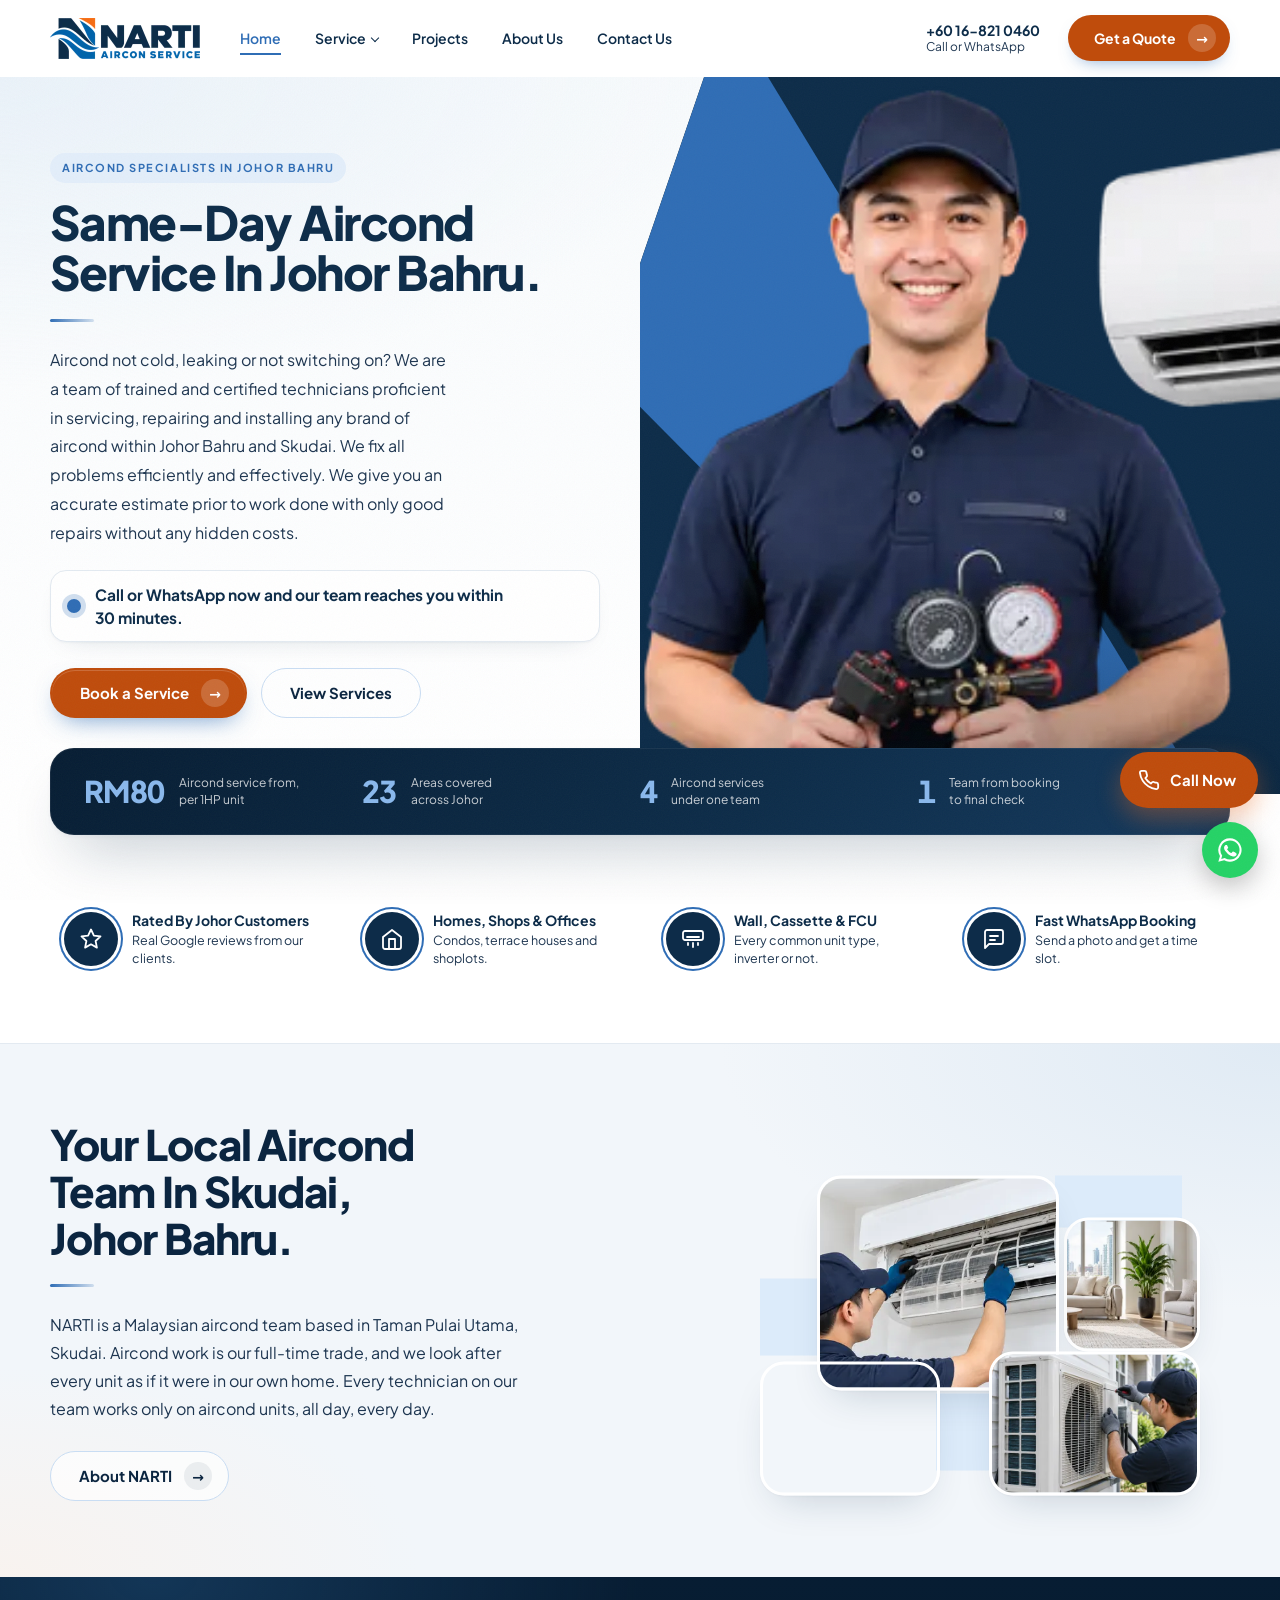
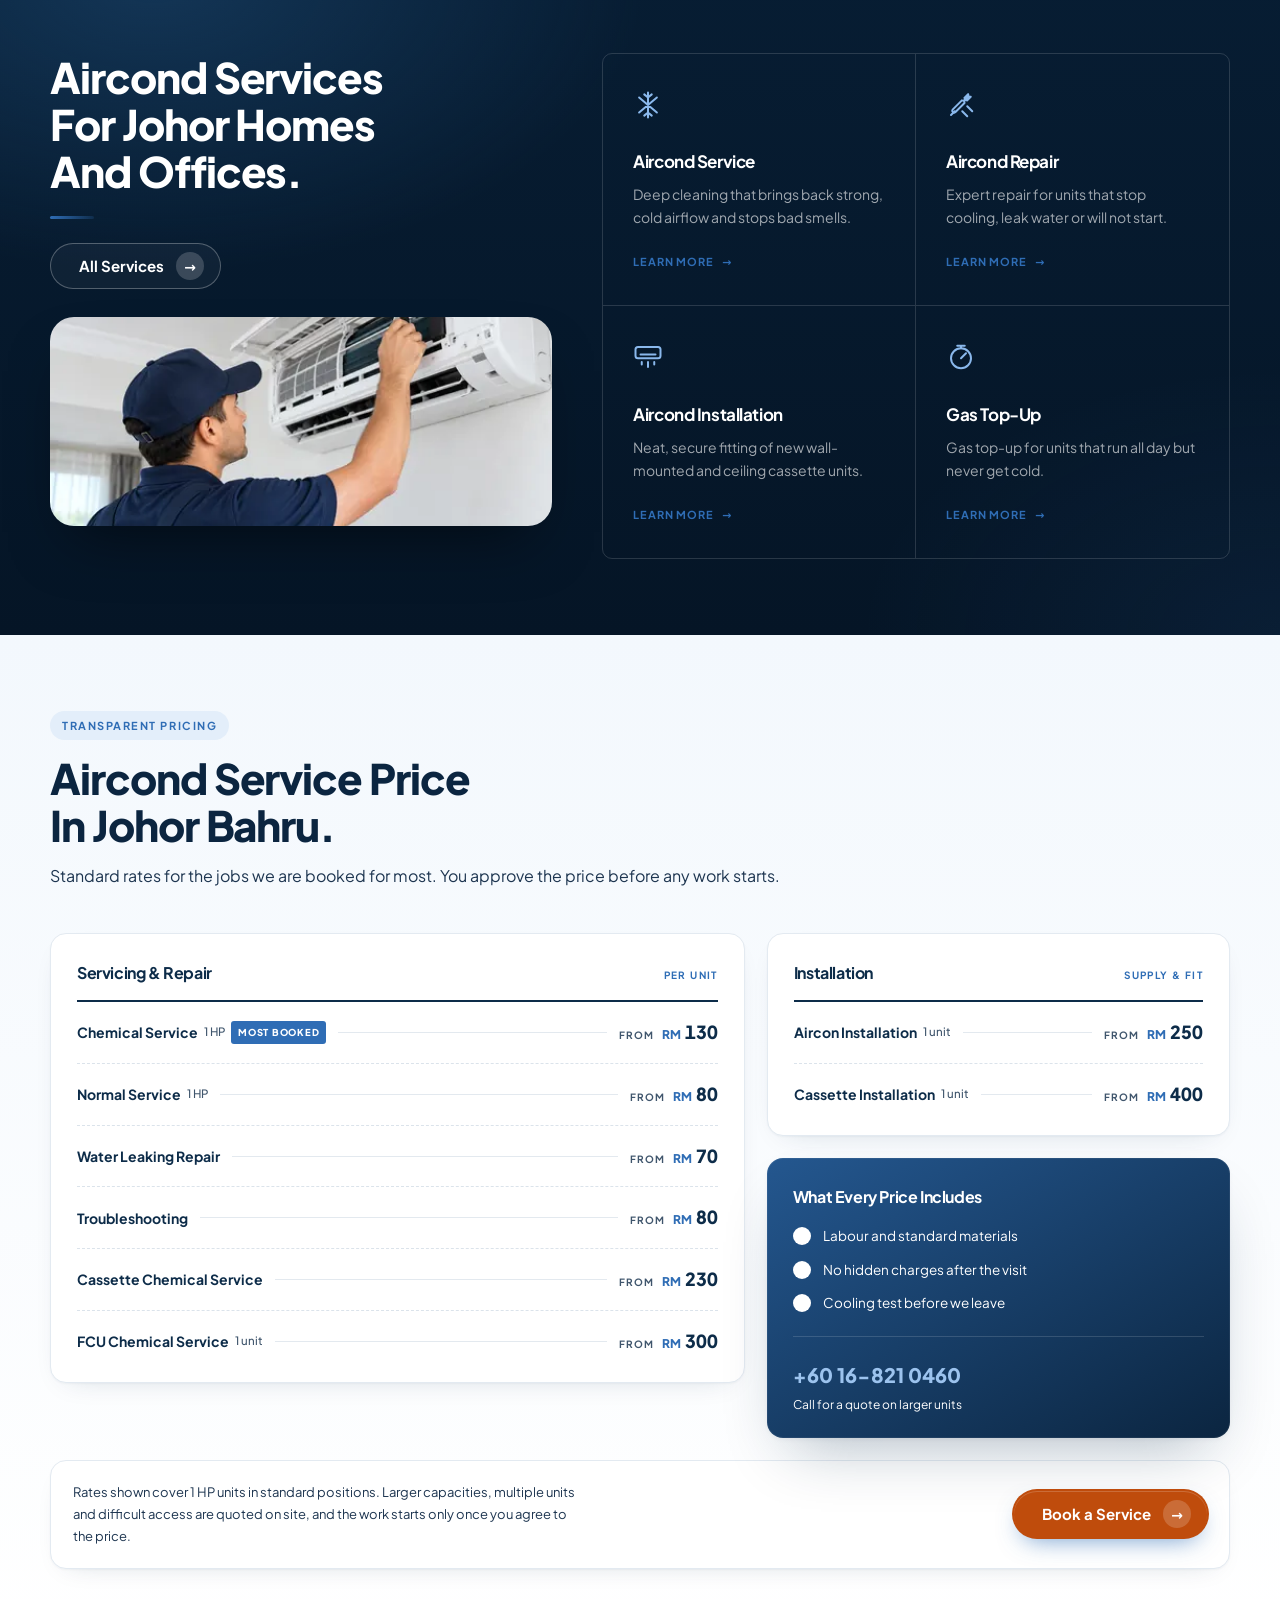
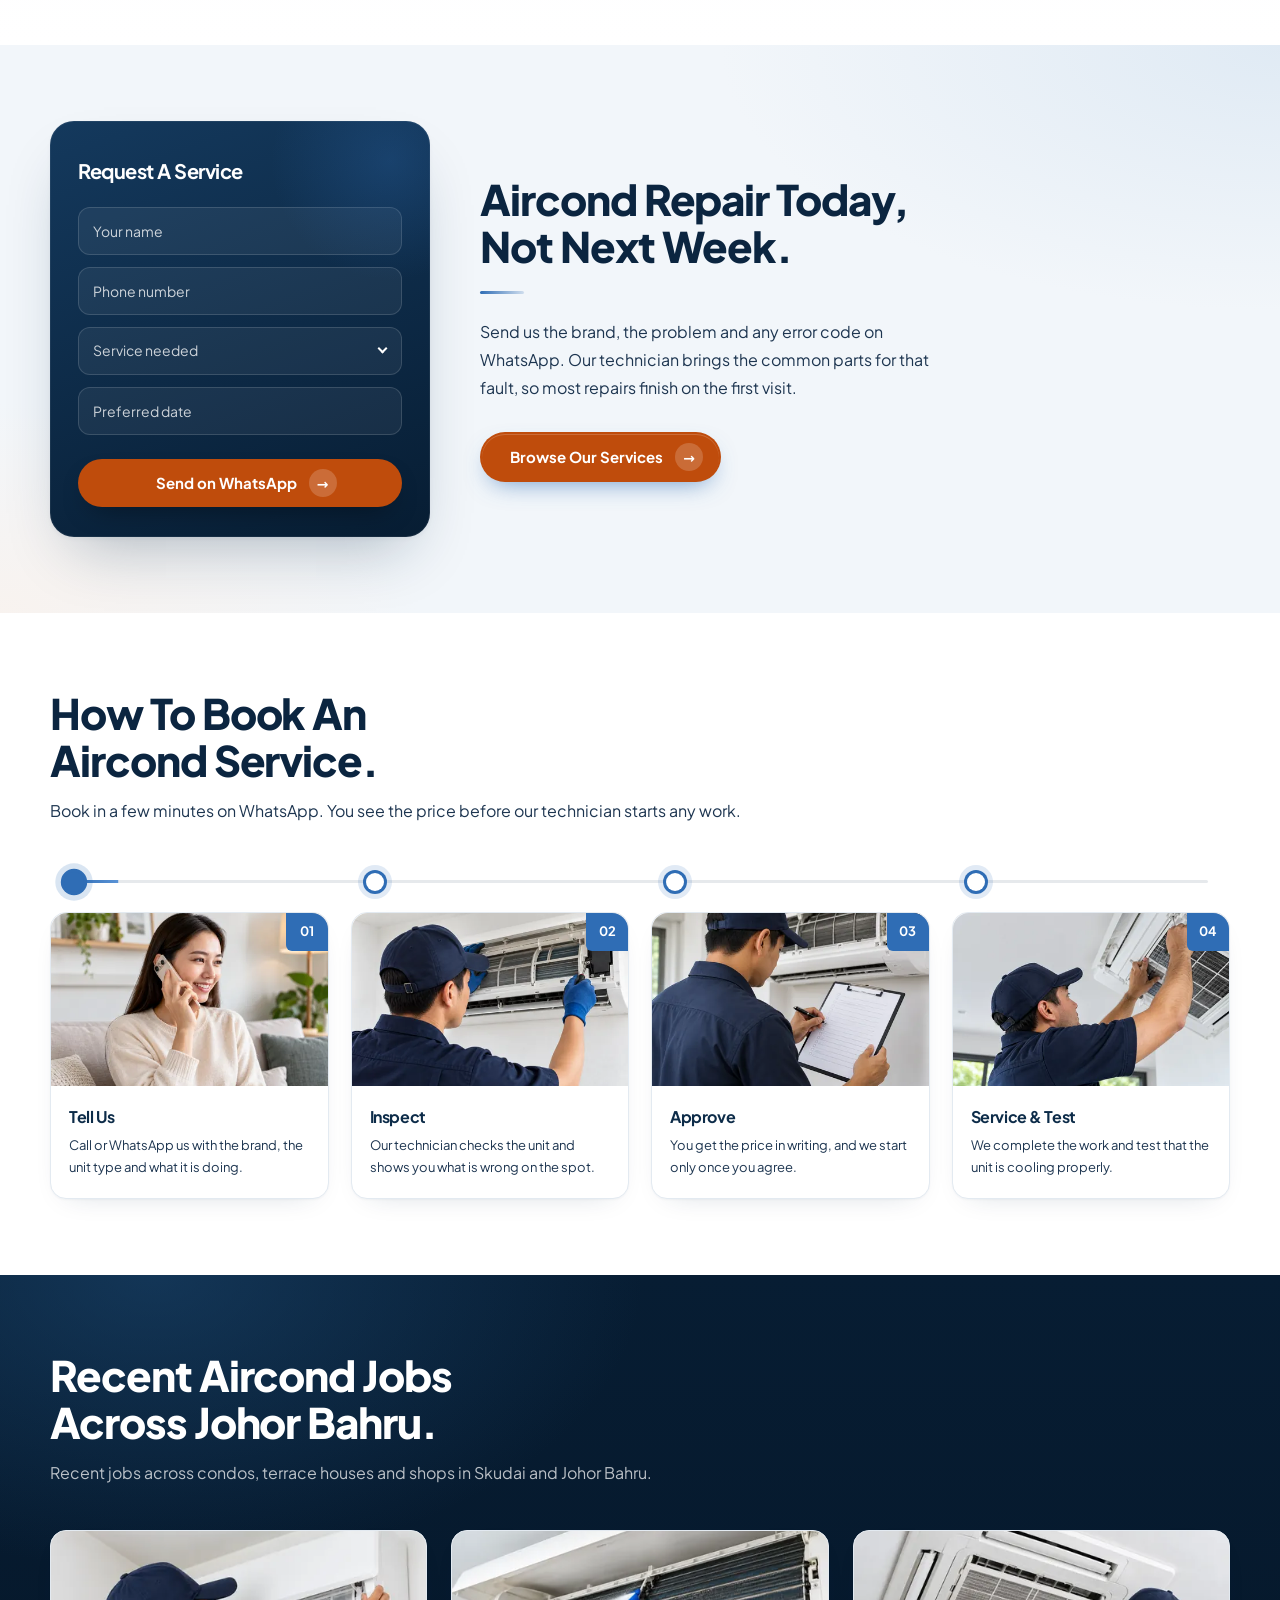
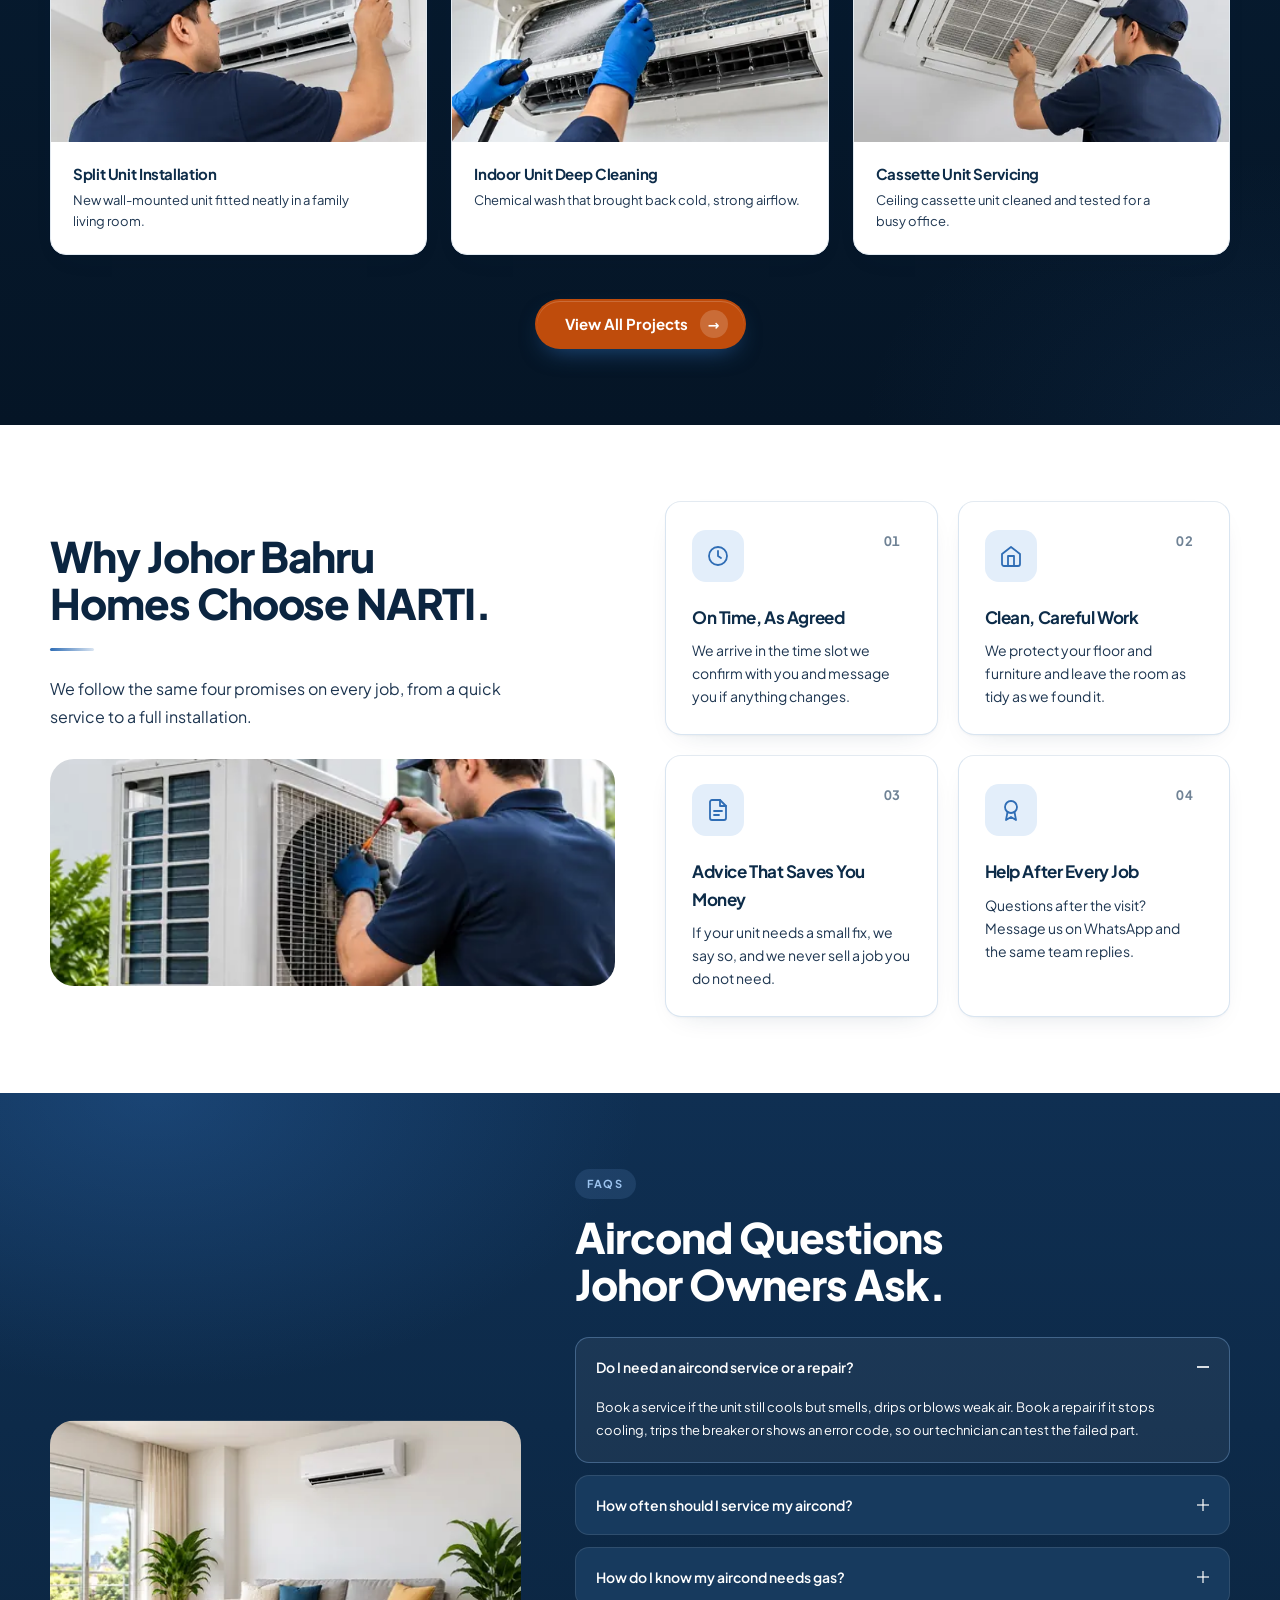
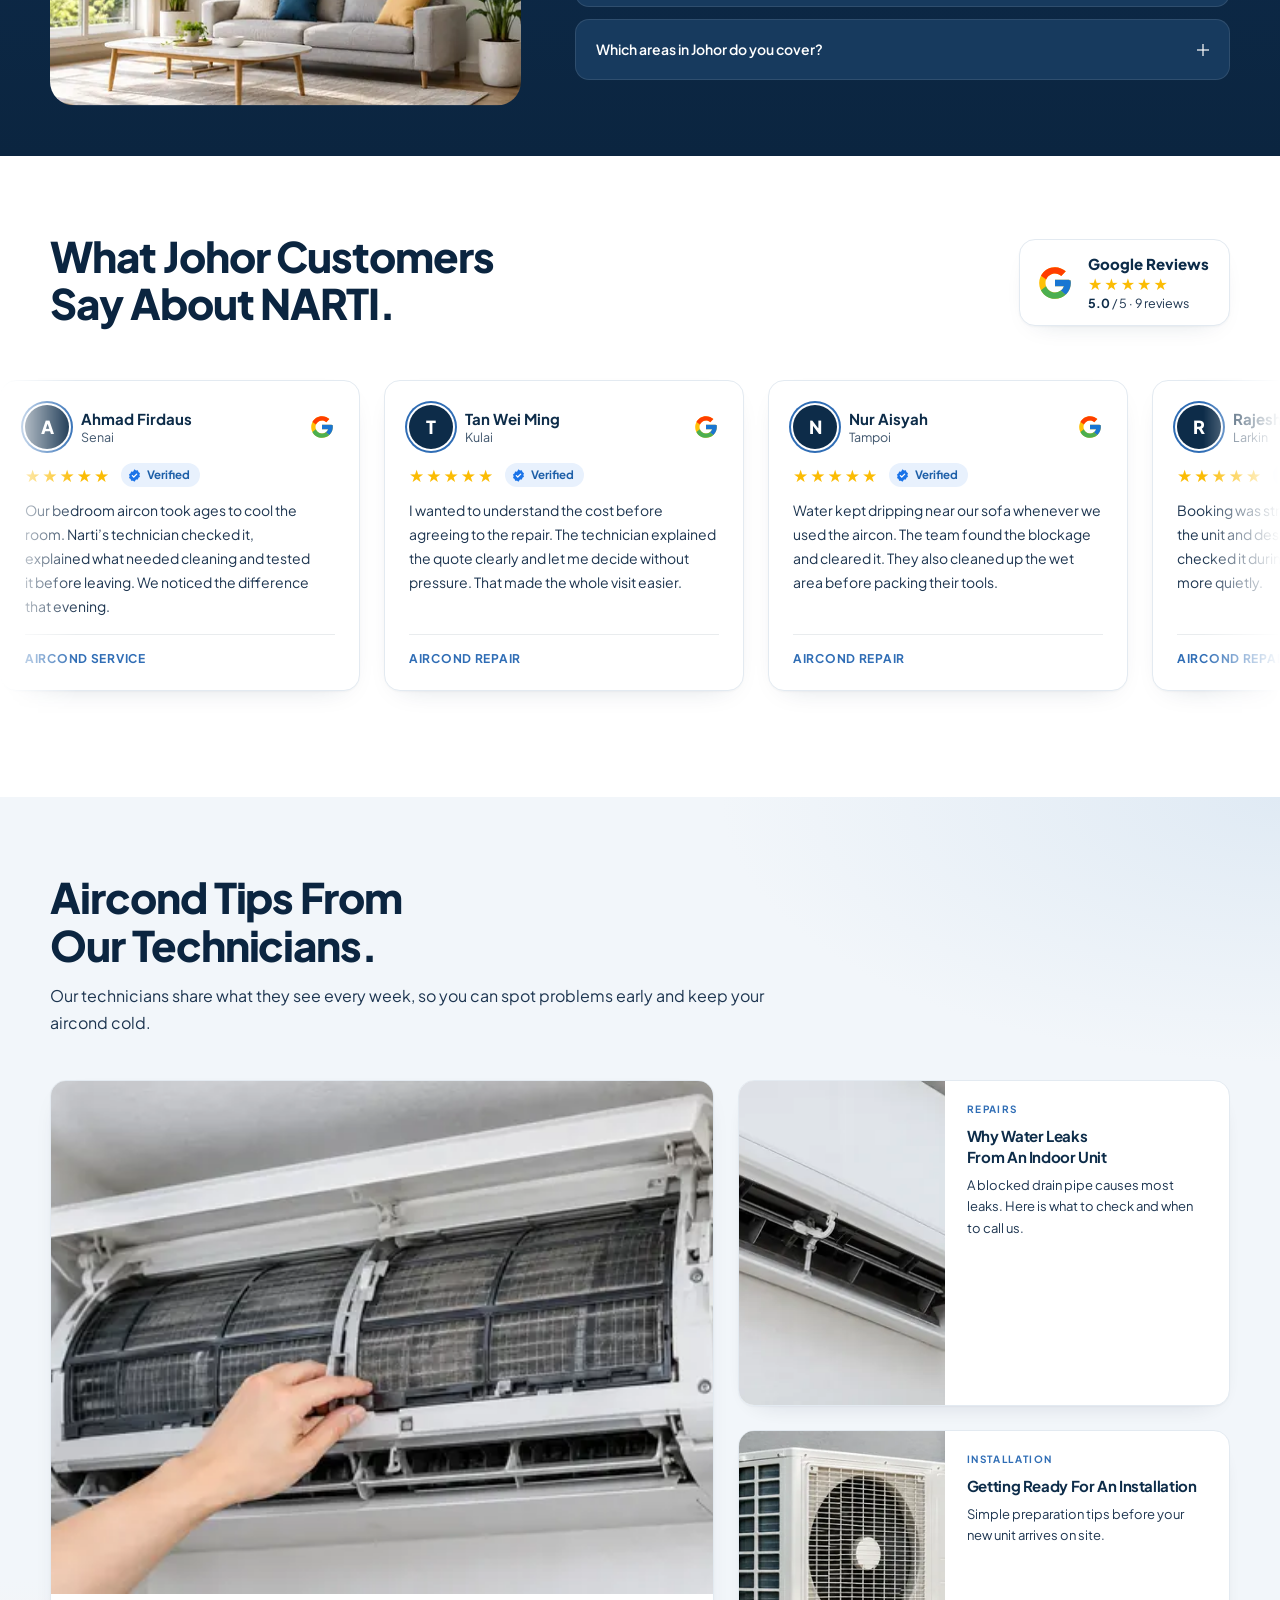
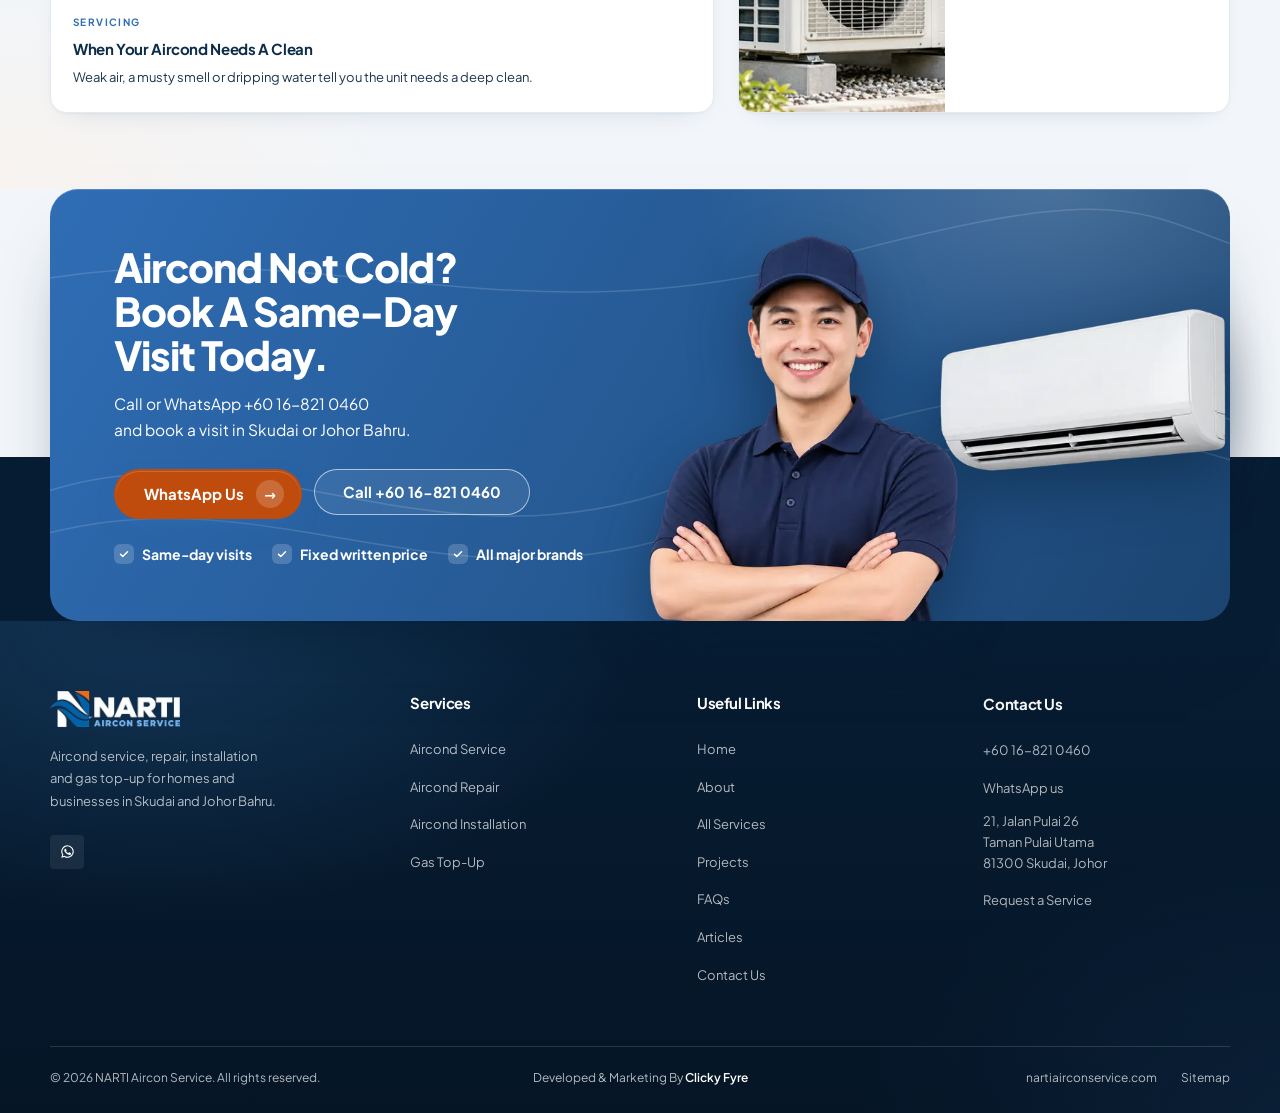
==== index.html @ cb319479 "Service pages: company-centric copy, no location on screen, area boxes - New H1s and hero paragraphs" ====
<!DOCTYPE html>
<html lang="en">
<head>
  <!-- Google Tag Manager -->
  <script>(function(w,d,s,l,i){w[l]=w[l]||[];w[l].push({'gtm.start':
  new Date().getTime(),event:'gtm.js'});var f=d.getElementsByTagName(s)[0],
  j=d.createElement(s),dl=l!='dataLayer'?'&l='+l:'';j.async=true;j.src=
  'https://www.googletagmanager.com/gtm.js?id='+i+dl;f.parentNode.insertBefore(j,f);
  })(window,document,'script','dataLayer','GTM-KTSWL9JF');</script>
  <!-- End Google Tag Manager -->
  <meta charset="UTF-8">
  <meta name="viewport" content="width=device-width, initial-scale=1.0">
  <title>Aircond Service Johor Bahru &amp; Skudai | Same-Day | NARTI</title>
  <meta name="description" content="Same-day aircond service, repair, installation and gas top-up in Johor Bahru and Skudai from RM80. Certified technicians, genuine parts and a warranty. Call +60 16-821 0460.">
  <link rel="canonical" href="https://nartiairconservice.com/">
  <meta name="theme-color" content="#0d2c49">

  <meta property="og:type" content="website">
  <meta property="og:site_name" content="NARTI Aircon Service">
  <meta property="og:title" content="Aircond Service Johor Bahru &amp; Skudai | Same-Day | NARTI">
  <meta property="og:description" content="Same-day aircond service, repair, installation and gas top-up in Johor Bahru and Skudai from RM80. Certified technicians, genuine parts and a warranty. Call +60 16-821 0460.">
  <meta property="og:url" content="https://nartiairconservice.com/">
  <meta property="og:image" content="https://nartiairconservice.com/assets/images/hero/technician-with-gauges.webp">

  <link rel="icon" type="image/png" href="assets/images/brand/favicon.png">
  <link rel="apple-touch-icon" href="assets/images/brand/favicon.png">

  <link rel="preload" href="/assets/fonts/plus-jakarta-sans-latin.woff2" as="font" type="font/woff2" crossorigin>

  <link rel="preload" as="image" href="assets/images/hero/technician-with-gauges.webp" imagesrcset="assets/images/hero/technician-with-gauges-480.webp 480w, assets/images/hero/technician-with-gauges-800.webp 800w, assets/images/hero/technician-with-gauges.webp 1200w" imagesizes="(max-width: 991px) calc(100vw - 32px), 55vw">
  <link rel="stylesheet" href="assets/css/style.min.css?v=466c1bbd">

  <script type="application/ld+json">
{
  "@context": "https://schema.org",
  "@graph": [
    {
      "@type": "HVACBusiness",
      "@id": "https://nartiairconservice.com/#business",
      "name": "NARTI Aircon Service",
      "url": "https://nartiairconservice.com/",
      "logo": "https://nartiairconservice.com/assets/images/brand/logo.png",
      "image": "https://nartiairconservice.com/assets/images/hero/technician-with-gauges.webp",
      "telephone": "+60168210460",
      "address": {
        "@type": "PostalAddress",
        "streetAddress": "21, Jalan Pulai 26, Taman Pulai Utama",
        "addressLocality": "Skudai",
        "addressRegion": "Johor",
        "postalCode": "81300",
        "addressCountry": "MY"
      },
      "areaServed": [
        {
          "@type": "Place",
          "name": "Skudai, Johor"
        },
        {
          "@type": "Place",
          "name": "Johor Bahru, Johor"
        },
        {
          "@type": "Place",
          "name": "Iskandar Puteri, Johor"
        },
        {
          "@type": "Place",
          "name": "Pulai, Johor"
        },
        {
          "@type": "Place",
          "name": "Taman Nusa Sentral, Johor"
        },
        {
          "@type": "Place",
          "name": "Gelang Patah, Johor"
        },
        {
          "@type": "Place",
          "name": "Senai, Johor"
        },
        {
          "@type": "Place",
          "name": "Kulai, Johor"
        },
        {
          "@type": "Place",
          "name": "Tampoi, Johor"
        },
        {
          "@type": "Place",
          "name": "Larkin, Johor"
        },
        {
          "@type": "Place",
          "name": "Danga Bay, Johor"
        },
        {
          "@type": "Place",
          "name": "Tebrau, Johor"
        },
        {
          "@type": "Place",
          "name": "Johor Jaya, Johor"
        },
        {
          "@type": "Place",
          "name": "Bandar Dato Onn, Johor"
        },
        {
          "@type": "Place",
          "name": "Pandan City, Johor"
        },
        {
          "@type": "Place",
          "name": "Masai, Johor"
        },
        {
          "@type": "Place",
          "name": "Kota Masai, Johor"
        },
        {
          "@type": "Place",
          "name": "Pasir Gudang, Johor"
        },
        {
          "@type": "Place",
          "name": "Air Biru, Johor"
        },
        {
          "@type": "Place",
          "name": "Ulu Tiram, Johor"
        },
        {
          "@type": "Place",
          "name": "Forest City, Johor"
        },
        {
          "@type": "Place",
          "name": "Pontian, Johor"
        },
        {
          "@type": "Place",
          "name": "Pekan Nanas, Johor"
        }
      ]
    },
    {
      "@type": "WebSite",
      "url": "https://nartiairconservice.com/",
      "name": "NARTI Aircon Service"
    }
  ]
}
  </script>
</head>
<body>
  <a class="skip-link" href="#main">Skip to content</a>
  <!-- Google Tag Manager (noscript) -->
  <noscript><iframe src="https://www.googletagmanager.com/ns.html?id=GTM-KTSWL9JF"
  height="0" width="0" style="display:none;visibility:hidden"></iframe></noscript>
  <!-- End Google Tag Manager (noscript) -->

  <!-- ============ HEADER ============ -->
  <header class="header" id="top">
    <div class="container header__inner">
      <a href="/" class="header__logo" aria-label="NARTI Aircon Service home">
        <img src="assets/images/brand/logo-300.webp" alt="NARTI Aircon Service" width="150" height="41">
      </a>

      <nav class="nav" id="nav" aria-label="Main navigation">
        <ul class="nav__list">
          <li><a href="/" class="nav__link is-active">Home</a></li>
          <li class="nav__item--dropdown">
            <a href="/services/" class="nav__link" aria-haspopup="true">Service <span class="nav__caret" aria-hidden="true"></span></a>
            <ul class="dropdown">
              <li><a href="/aircond-service/">Aircond Service</a></li>
              <li><a href="/aircond-repair/">Aircond Repair</a></li>
              <li><a href="/aircond-installation/">Aircond Installation</a></li>
              <li><a href="/aircond-gas-top-up/">Gas Top-Up</a></li>
            </ul>
          </li>
          <li><a href="/projects/" class="nav__link">Projects</a></li>
          <li><a href="/about/" class="nav__link">About Us</a></li>
          <li><a href="/contact-us/" class="nav__link">Contact Us</a></li>
        </ul>
        <a href="/#request" class="btn btn--primary nav__cta">Get a Quote <span class="btn__arrow">&rarr;</span></a>
      </nav>

      <div class="header__right">
        <a href="tel:+60168210460" class="header__phone">
          <strong>+60 16-821 0460</strong>
          <span>Call or WhatsApp</span>
        </a>
        <a href="/#request" class="btn btn--primary btn--sm">Get a Quote <span class="btn__arrow">&rarr;</span></a>
      </div>

      <button class="nav-toggle" id="navToggle" aria-label="Open menu" aria-expanded="false" aria-controls="nav">
        <span></span><span></span><span></span>
      </button>
    </div>
  </header>

  <main id="main">

    <!-- ============ HERO ============ -->
    <section class="hero" id="home">
      <div class="container hero__inner">
        <div class="hero__content">
          <p class="eyebrow">Aircond Specialists In Johor Bahru</p>
          <h1 class="hero__title">Same-Day Aircond<br>Service In Johor Bahru.</h1>
          <span class="divider"></span>
          <p class="hero__text">Aircond not cold, leaking or not switching on? We are a team of trained and certified technicians proficient in servicing, repairing and installing any brand of aircond within Johor Bahru and Skudai. We fix all problems efficiently and effectively. We give you an accurate estimate prior to work done with only good repairs without any hidden costs.</p>
          <p class="hero-hook hero-hook--dark">Call or WhatsApp now and our team reaches you within 30 minutes.</p>
          <div class="ratings">
            <div class="rating" data-review="google">
              <svg class="rating__logo" viewBox="0 0 48 48" aria-hidden="true"><path fill="#FFC107" d="M43.6 20.5H42V20H24v8h11.3C33.7 32.7 29.2 36 24 36c-6.6 0-12-5.4-12-12s5.4-12 12-12c3.1 0 5.8 1.2 7.9 3l5.7-5.7C34 6.1 29.3 4 24 4 13 4 4 13 4 24s9 20 20 20 20-9 20-20c0-1.3-.1-2.4-.4-3.5z"/><path fill="#FF3D00" d="M6.3 14.7l6.6 4.8C14.7 15.1 19 12 24 12c3.1 0 5.8 1.2 7.9 3l5.7-5.7C34 6.1 29.3 4 24 4 16.3 4 9.7 8.3 6.3 14.7z"/><path fill="#4CAF50" d="M24 44c5.2 0 9.9-2 13.4-5.2l-6.2-5.2A11.9 11.9 0 0 1 24 36c-5.2 0-9.6-3.3-11.3-7.9l-6.5 5C9.5 39.6 16.2 44 24 44z"/><path fill="#1976D2" d="M43.6 20.5H42V20H24v8h11.3a12 12 0 0 1-4.1 5.6l6.2 5.2C37 39.2 44 34 44 24c0-1.3-.1-2.4-.4-3.5z"/></svg>
              <span class="rating__body">
                <span class="rating__name">Google Reviews</span>
                <span class="rating__stars" aria-hidden="true"><span class="rating__stars-fill">&#9733;&#9733;&#9733;&#9733;&#9733;</span>&#9733;&#9733;&#9733;&#9733;&#9733;</span>
                <span class="rating__meta">Customer reviews</span>
              </span>
            </div>
            <div class="rating" data-review="trustpilot">
              <svg class="rating__logo" viewBox="0 0 24 24" aria-hidden="true"><path fill="#00b67a" d="M12 1.5l2.6 7.9H23l-6.8 4.9 2.6 7.9L12 17.3l-6.8 4.9 2.6-7.9L1 9.4h8.4z"/></svg>
              <span class="rating__body">
                <span class="rating__name">Trustpilot</span>
                <span class="rating__stars" aria-hidden="true"><span class="rating__stars-fill">&#9733;&#9733;&#9733;&#9733;&#9733;</span>&#9733;&#9733;&#9733;&#9733;&#9733;</span>
                <span class="rating__meta">Customer reviews</span>
              </span>
            </div>
          </div>
          <div class="hero__actions">
            <a href="#request" class="btn btn--primary">Book a Service <span class="btn__arrow">&rarr;</span></a>
            <a href="/services/" class="btn btn--outline">View Services</a>
          </div>
        </div>
      </div>
      <div class="hero__visual" aria-hidden="true">
        <span class="hero__stripe"></span>
        <img src="assets/images/hero/technician-with-gauges.webp" alt="" class="hero__img" width="1200" height="800" srcset="assets/images/hero/technician-with-gauges-480.webp 480w, assets/images/hero/technician-with-gauges-800.webp 800w, assets/images/hero/technician-with-gauges.webp 1200w, assets/images/hero/technician-with-gauges-1536.webp 1536w" sizes="(max-width: 991px) calc(100vw - 32px), 55vw" decoding="async">
      </div>
    </section>

    <!-- ============ STATS ============ -->
    <section class="stats" aria-label="Company highlights">
      <div class="container stats__grid">
        <div class="stat">
          <span class="stat__num">RM80</span>
          <span class="stat__label">Aircond service from,<br>per 1HP unit</span>
        </div>
        <div class="stat">
          <span class="stat__num">23</span>
          <span class="stat__label">Areas covered<br>across Johor</span>
        </div>
        <div class="stat">
          <span class="stat__num">4</span>
          <span class="stat__label">Aircond services<br>under one team</span>
        </div>
        <div class="stat">
          <span class="stat__num">1</span>
          <span class="stat__label">Team from booking<br>to final check</span>
        </div>
      </div>
    </section>

    <!-- ============ TRUST BADGES ============ -->
    <section class="trust" aria-label="Why customers book NARTI">
      <div class="container trust__grid">
        <div class="trust-badge">
          <span class="trust-badge__seal"><svg viewBox="0 0 24 24" aria-hidden="true"><path d="M12 2.5l2.9 6.1 6.6.8-4.9 4.6 1.3 6.6L12 17.3l-5.9 3.3 1.3-6.6-4.9-4.6 6.6-.8z"/></svg></span>
          <span class="trust-badge__body">
            <strong>Rated By Johor Customers</strong>
            <span>Real Google reviews from our clients.</span>
          </span>
        </div>
        <div class="trust-badge">
          <span class="trust-badge__seal"><svg viewBox="0 0 24 24" aria-hidden="true"><path d="m3 10 9-7 9 7v10a2 2 0 0 1-2 2H5a2 2 0 0 1-2-2z"/><path d="M9 22V12h6v10"/></svg></span>
          <span class="trust-badge__body">
            <strong>Homes, Shops &amp; Offices</strong>
            <span>Condos, terrace houses and shoplots.</span>
          </span>
        </div>
        <div class="trust-badge">
          <span class="trust-badge__seal"><svg viewBox="0 0 24 24" aria-hidden="true"><rect x="2" y="4" width="20" height="9" rx="2"/><path d="M6 10h12M7 16v2M12 16v4M17 16v2"/></svg></span>
          <span class="trust-badge__body">
            <strong>Wall, Cassette &amp; FCU</strong>
            <span>Every common unit type, inverter or not.</span>
          </span>
        </div>
        <div class="trust-badge">
          <span class="trust-badge__seal"><svg viewBox="0 0 24 24" aria-hidden="true"><path d="M21 15a2 2 0 0 1-2 2H7l-4 4V5a2 2 0 0 1 2-2h14a2 2 0 0 1 2 2z"/><path d="M8 9h8M8 13h5"/></svg></span>
          <span class="trust-badge__body">
            <strong>Fast WhatsApp Booking</strong>
            <span>Send a photo and get a time slot.</span>
          </span>
        </div>
      </div>
    </section>

    <!-- ============ ABOUT ============ -->
    <section class="section about tone-ice" id="about">
      <div class="container about__grid">
        <div class="about__content">
          <p class="eyebrow">About NARTI</p>
          <h2 class="section-title">Your Local Aircond<br>Team In Skudai,<br>Johor Bahru.</h2>
          <span class="divider"></span>
          <p class="text">NARTI is a Malaysian aircond team based in Taman Pulai Utama, Skudai. Aircond work is our full-time trade, and we look after every unit as if it were in our own home. Every technician on our team works only on aircond units, all day, every day.</p>
          <a href="/about/" class="btn btn--outline">About NARTI <span class="btn__arrow">&rarr;</span></a>
        </div>

        <div class="about__collage">
          <span class="about__deco about__deco--1"></span>
          <span class="about__deco about__deco--2"></span>
          <span class="about__deco about__deco--3"></span>
          <img class="about__img about__img--main" src="assets/images/about/technician-indoor-filter.webp" alt="NARTI technician cleaning the filter of a wall-mounted aircond" loading="lazy" width="1200" height="800" srcset="assets/images/about/technician-indoor-filter-480.webp 480w, assets/images/about/technician-indoor-filter-800.webp 800w, assets/images/about/technician-indoor-filter.webp 1200w, assets/images/about/technician-indoor-filter-1536.webp 1536w" sizes="(max-width: 991px) 60vw, 260px" decoding="async">
          <img class="about__img about__img--tr" src="assets/images/about/living-room-city-view.webp" alt="Bright living room with plants" loading="lazy" width="1200" height="800" srcset="assets/images/about/living-room-city-view-480.webp 480w, assets/images/about/living-room-city-view-800.webp 800w, assets/images/about/living-room-city-view.webp 1200w, assets/images/about/living-room-city-view-1536.webp 1536w" sizes="(max-width: 991px) 60vw, 260px" decoding="async">
          <img class="about__img about__img--bl" src="assets/images/faq/living-room-aircond.webp" alt="Living room with a wall-mounted aircond" loading="lazy" width="1200" height="800" srcset="assets/images/faq/living-room-aircond-480.webp 480w, assets/images/faq/living-room-aircond-800.webp 800w, assets/images/faq/living-room-aircond.webp 1200w, assets/images/faq/living-room-aircond-1536.webp 1536w" sizes="(max-width: 991px) 60vw, 260px" decoding="async">
          <img class="about__img about__img--br" src="assets/images/about/outdoor-unit-repair.webp" alt="Technician repairing an outdoor aircond unit" loading="lazy" width="1200" height="800" srcset="assets/images/about/outdoor-unit-repair-480.webp 480w, assets/images/about/outdoor-unit-repair-800.webp 800w, assets/images/about/outdoor-unit-repair.webp 1200w, assets/images/about/outdoor-unit-repair-1536.webp 1536w" sizes="(max-width: 991px) 60vw, 260px" decoding="async">
        </div>
      </div>
    </section>

    <!-- ============ SERVICES ============ -->
    <section class="section section--navy services" id="services">
      <div class="container services__grid">
        <div class="services__intro">
          <p class="eyebrow">Our Aircond Services</p>
          <h2 class="section-title">Aircond Services<br>For Johor Homes<br>And Offices.</h2>
          <span class="divider"></span>
          <a href="/services/" class="btn btn--ghost">All Services <span class="btn__arrow">&rarr;</span></a>
          <div class="services__img">
            <img src="assets/images/services/technician-servicing-split-unit.webp" alt="Technician servicing a split unit aircond" loading="lazy" width="1200" height="800" srcset="assets/images/services/technician-servicing-split-unit-480.webp 480w, assets/images/services/technician-servicing-split-unit-800.webp 800w, assets/images/services/technician-servicing-split-unit.webp 1200w, assets/images/services/technician-servicing-split-unit-1536.webp 1536w" sizes="(max-width: 991px) calc(100vw - 32px), 560px" decoding="async">
          </div>
        </div>

        <div class="services__cards services__cards--4">
          <a href="/aircond-service/" class="service-card">
            <svg class="service-card__icon" viewBox="0 0 24 24" aria-hidden="true"><path d="M12 2v20M4.9 6l14.2 12M19.1 6 4.9 18M9 3.5l3 2.5 3-2.5M9 20.5l3-2.5 3 2.5"/></svg>
            <h3 class="service-card__title">Aircond Service</h3>
            <p class="service-card__text">Deep cleaning that brings back strong, cold airflow and stops bad smells.</p>
            <span class="link-more">Learn More <span>&rarr;</span></span>
          </a>
          <a href="/aircond-repair/" class="service-card">
            <svg class="service-card__icon" viewBox="0 0 24 24" aria-hidden="true"><path d="m14.7 6.3 3-3a4 4 0 0 1-5 5l-7.4 7.4a1.5 1.5 0 0 0 2.1 2.1l7.4-7.4a4 4 0 0 1 5-5l-3 3"/><path d="m4 20 3-3M13 17l4 4M17 13l4 4"/></svg>
            <h3 class="service-card__title">Aircond Repair</h3>
            <p class="service-card__text">Expert repair for units that stop cooling, leak water or will not start.</p>
            <span class="link-more">Learn More <span>&rarr;</span></span>
          </a>
          <a href="/aircond-installation/" class="service-card">
            <svg class="service-card__icon" viewBox="0 0 24 24" aria-hidden="true"><rect x="2" y="4" width="20" height="9" rx="2"/><path d="M6 10h12M7 16v2M12 16v4M17 16v2"/></svg>
            <h3 class="service-card__title">Aircond Installation</h3>
            <p class="service-card__text">Neat, secure fitting of new wall-mounted and ceiling cassette units.</p>
            <span class="link-more">Learn More <span>&rarr;</span></span>
          </a>
          <a href="/aircond-gas-top-up/" class="service-card">
            <svg class="service-card__icon" viewBox="0 0 24 24" aria-hidden="true"><circle cx="12" cy="13" r="8"/><path d="M12 13l4-4M9 3h6M12 3v2"/></svg>
            <h3 class="service-card__title">Gas Top-Up</h3>
            <p class="service-card__text">Gas top-up for units that run all day but never get cold.</p>
            <span class="link-more">Learn More <span>&rarr;</span></span>
          </a>
        </div>
      </div>
    </section>

    <!-- ============ PRICING ============ -->
    <section class="section pricing tone-white" id="pricing">
      <div class="container">
        <div class="section-head">
          <div>
            <p class="eyebrow">Transparent Pricing</p>
            <h2 class="section-title">Aircond Service Price<br>In Johor Bahru.</h2>
          </div>
          <p class="section-head__text">Standard rates for the jobs we are booked for most. You approve the price before any work starts.</p>
        </div>

        <div class="pricing__grid">
          <div class="price-card price-card--main">
            <div class="price-card__head">
              <h3>Servicing &amp; Repair</h3>
              <span>Per Unit</span>
            </div>
            <ul class="price-list">
              <li class="price-row">
                <span class="price-row__name">Chemical Service <small>1 HP</small> <em class="price-row__tag">Most Booked</em></span>
                <span class="price-row__dots" aria-hidden="true"></span>
                <span class="price-row__price"><small>From</small> <b>RM</b> <strong>130</strong></span>
              </li>
              <li class="price-row">
                <span class="price-row__name">Normal Service <small>1 HP</small></span>
                <span class="price-row__dots" aria-hidden="true"></span>
                <span class="price-row__price"><small>From</small> <b>RM</b> <strong>80</strong></span>
              </li>
              <li class="price-row">
                <span class="price-row__name">Water Leaking Repair</span>
                <span class="price-row__dots" aria-hidden="true"></span>
                <span class="price-row__price"><small>From</small> <b>RM</b> <strong>70</strong></span>
              </li>
              <li class="price-row">
                <span class="price-row__name">Troubleshooting</span>
                <span class="price-row__dots" aria-hidden="true"></span>
                <span class="price-row__price"><small>From</small> <b>RM</b> <strong>80</strong></span>
              </li>
              <li class="price-row">
                <span class="price-row__name">Cassette Chemical Service</span>
                <span class="price-row__dots" aria-hidden="true"></span>
                <span class="price-row__price"><small>From</small> <b>RM</b> <strong>230</strong></span>
              </li>
              <li class="price-row">
                <span class="price-row__name">FCU Chemical Service <small>1 unit</small></span>
                <span class="price-row__dots" aria-hidden="true"></span>
                <span class="price-row__price"><small>From</small> <b>RM</b> <strong>300</strong></span>
              </li>
            </ul>
          </div>

          <div class="pricing__side">
            <div class="price-card">
              <div class="price-card__head">
                <h3>Installation</h3>
                <span>Supply &amp; Fit</span>
              </div>
              <ul class="price-list">
              <li class="price-row">
                <span class="price-row__name">Aircon Installation <small>1 unit</small></span>
                <span class="price-row__dots" aria-hidden="true"></span>
                <span class="price-row__price"><small>From</small> <b>RM</b> <strong>250</strong></span>
              </li>
              <li class="price-row">
                <span class="price-row__name">Cassette Installation <small>1 unit</small></span>
                <span class="price-row__dots" aria-hidden="true"></span>
                <span class="price-row__price"><small>From</small> <b>RM</b> <strong>400</strong></span>
              </li>
              </ul>
            </div>

            <div class="price-includes">
              <h3>What Every Price Includes</h3>
              <ul>
                <li>Labour and standard materials</li>
                <li>No hidden charges after the visit</li>
                <li>Cooling test before we leave</li>
              </ul>
              <div class="price-includes__call">
                <a href="tel:+60168210460">+60 16-821 0460</a>
                <span>Call for a quote on larger units</span>
              </div>
            </div>
          </div>
        </div>

        <div class="pricing__note">
          <p>Rates shown cover 1 HP units in standard positions. Larger capacities, multiple units and difficult access are quoted on site, and the work starts only once you agree to the price.</p>
          <a href="#request" class="btn btn--primary">Book a Service <span class="btn__arrow">&rarr;</span></a>
        </div>
      </div>
    </section>

    <!-- ============ REQUEST A SERVICE ============ -->
    <section class="section request tone-ice" id="request">
      <div class="container request__grid">
        <form class="request-form" id="requestForm" novalidate>
          <h2 class="request-form__title">Request A Service</h2>
          <label class="sr-only" for="rf-name">Your name</label>
          <input class="field" id="rf-name" name="name" type="text" placeholder="Your name" autocomplete="name" required>

          <label class="sr-only" for="rf-phone">Phone number</label>
          <input class="field" id="rf-phone" name="phone" type="tel" placeholder="Phone number" autocomplete="tel" required>

          <label class="sr-only" for="rf-service">Service needed</label>
          <div class="field-select">
            <select class="field" id="rf-service" name="service" required>
              <option value="" selected disabled>Service needed</option>
              <option>Aircond Service</option>
              <option>Aircond Repair</option>
              <option>Aircond Installation</option>
              <option>Gas Top-Up</option>
              <option>Not sure yet</option>
            </select>
          </div>

          <label class="sr-only" for="rf-date">Preferred date</label>
          <input class="field" id="rf-date" name="date" type="text" placeholder="Preferred date" onfocus="this.type='date'" onblur="if(!this.value)this.type='text'">

          <button type="submit" class="btn btn--white btn--block">Send on WhatsApp <span class="btn__arrow">&rarr;</span></button>
          <p class="request-form__msg" id="formMsg" role="status" aria-live="polite"></p>
        </form>

        <div class="request__content">
          <p class="eyebrow">Not Cooling?</p>
          <h2 class="section-title">Aircond Repair Today,<br>Not Next Week.</h2>
          <span class="divider"></span>
          <p class="text">Send us the brand, the problem and any error code on WhatsApp. Our technician brings the common parts for that fault, so most repairs finish on the first visit.</p>
          <a href="/services/" class="btn btn--primary">Browse Our Services <span class="btn__arrow">&rarr;</span></a>
        </div>
      </div>
    </section>

    <!-- ============ HOW IT WORKS ============ -->
    <section class="section steps tone-white">
      <div class="container">
        <div class="section-head">
          <div>
            <p class="eyebrow">How It Works</p>
            <h2 class="section-title">How To Book An<br>Aircond Service.</h2>
          </div>
          <p class="section-head__text">Book in a few minutes on WhatsApp. You see the price before our technician starts any work.</p>
        </div>

        <div class="steps__grid">
          <article class="step">
            <div class="step__media">
              <img src="assets/images/process/step-1-tell-us.webp" alt="Customer calling NARTI to book a service" loading="lazy" width="1200" height="800" srcset="assets/images/process/step-1-tell-us-480.webp 480w, assets/images/process/step-1-tell-us-800.webp 800w, assets/images/process/step-1-tell-us.webp 1200w, assets/images/process/step-1-tell-us-1536.webp 1536w" sizes="(max-width: 640px) calc(100vw - 32px), (max-width: 991px) 46vw, 270px" decoding="async">
              <span class="step__num">01</span>
            </div>
            <h3 class="step__title">Tell Us</h3>
            <p class="step__text">Call or WhatsApp us with the brand, the unit type and what it is doing.</p>
          </article>
          <article class="step">
            <div class="step__media">
              <img src="assets/images/process/step-2-inspect.webp" alt="Technician inspecting an indoor aircond unit" loading="lazy" width="1200" height="800" srcset="assets/images/process/step-2-inspect-480.webp 480w, assets/images/process/step-2-inspect-800.webp 800w, assets/images/process/step-2-inspect.webp 1200w, assets/images/process/step-2-inspect-1536.webp 1536w" sizes="(max-width: 640px) calc(100vw - 32px), (max-width: 991px) 46vw, 270px" decoding="async">
              <span class="step__num">02</span>
            </div>
            <h3 class="step__title">Inspect</h3>
            <p class="step__text">Our technician checks the unit and shows you what is wrong on the spot.</p>
          </article>
          <article class="step">
            <div class="step__media">
              <img src="assets/images/process/step-3-approve.webp" alt="Technician preparing a written quote on a clipboard" loading="lazy" width="1200" height="800" srcset="assets/images/process/step-3-approve-480.webp 480w, assets/images/process/step-3-approve-800.webp 800w, assets/images/process/step-3-approve.webp 1200w, assets/images/process/step-3-approve-1536.webp 1536w" sizes="(max-width: 640px) calc(100vw - 32px), (max-width: 991px) 46vw, 270px" decoding="async">
              <span class="step__num">03</span>
            </div>
            <h3 class="step__title">Approve</h3>
            <p class="step__text">You get the price in writing, and we start only once you agree.</p>
          </article>
          <article class="step">
            <div class="step__media">
              <img src="assets/images/process/step-4-service-test.webp" alt="Technician servicing and testing a wall-mounted aircond" loading="lazy" width="1200" height="800" srcset="assets/images/process/step-4-service-test-480.webp 480w, assets/images/process/step-4-service-test-800.webp 800w, assets/images/process/step-4-service-test.webp 1200w, assets/images/process/step-4-service-test-1536.webp 1536w" sizes="(max-width: 640px) calc(100vw - 32px), (max-width: 991px) 46vw, 270px" decoding="async">
              <span class="step__num">04</span>
            </div>
            <h3 class="step__title">Service &amp; Test</h3>
            <p class="step__text">We complete the work and test that the unit is cooling properly.</p>
          </article>
        </div>
      </div>
    </section>

    <!-- ============ OUR WORK ============ -->
    <section class="section section--navy work" id="projects">
      <div class="container">
        <div class="section-head">
          <div>
            <p class="eyebrow">Our Work</p>
            <h2 class="section-title">Recent Aircond Jobs<br>Across Johor Bahru.</h2>
          </div>
          <p class="section-head__text">Recent jobs across condos, terrace houses and shops in Skudai and Johor Bahru.</p>
        </div>

        <div class="work__grid">
          <article class="work-card">
            <img src="assets/images/projects/split-unit-installation.webp" alt="Split unit aircond installation" loading="lazy" width="1200" height="800" srcset="assets/images/projects/split-unit-installation-480.webp 480w, assets/images/projects/split-unit-installation-800.webp 800w, assets/images/projects/split-unit-installation.webp 1200w, assets/images/projects/split-unit-installation-1536.webp 1536w" sizes="(max-width: 640px) calc(100vw - 32px), (max-width: 991px) 46vw, 370px" decoding="async">
            <div class="work-card__body">
              <h3 class="work-card__title">Split Unit Installation</h3>
              <p class="work-card__text">New wall-mounted unit fitted neatly in a family living room.</p>
            </div>
          </article>
          <article class="work-card">
            <img src="assets/images/projects/indoor-unit-deep-cleaning.webp" alt="Indoor unit coil being deep cleaned with a water spray" loading="lazy" width="1200" height="800" srcset="assets/images/projects/indoor-unit-deep-cleaning-480.webp 480w, assets/images/projects/indoor-unit-deep-cleaning-800.webp 800w, assets/images/projects/indoor-unit-deep-cleaning.webp 1200w, assets/images/projects/indoor-unit-deep-cleaning-1536.webp 1536w" sizes="(max-width: 640px) calc(100vw - 32px), (max-width: 991px) 46vw, 370px" decoding="async">
            <div class="work-card__body">
              <h3 class="work-card__title">Indoor Unit Deep Cleaning</h3>
              <p class="work-card__text">Chemical wash that brought back cold, strong airflow.</p>
            </div>
          </article>
          <article class="work-card">
            <img src="assets/images/projects/cassette-unit-servicing.webp" alt="Technician servicing a ceiling cassette aircond" loading="lazy" width="1200" height="800" srcset="assets/images/projects/cassette-unit-servicing-480.webp 480w, assets/images/projects/cassette-unit-servicing-800.webp 800w, assets/images/projects/cassette-unit-servicing.webp 1200w, assets/images/projects/cassette-unit-servicing-1536.webp 1536w" sizes="(max-width: 640px) calc(100vw - 32px), (max-width: 991px) 46vw, 370px" decoding="async">
            <div class="work-card__body">
              <h3 class="work-card__title">Cassette Unit Servicing</h3>
              <p class="work-card__text">Ceiling cassette unit cleaned and tested for a busy office.</p>
            </div>
          </article>
        </div>
      </div>
        <div class="work__more"><a href="/projects/" class="btn btn--primary">View All Projects <span class="btn__arrow">&rarr;</span></a></div>
      
    </section>

    <!-- ============ WHY CHOOSE US ============ -->
    <section class="section why tone-white">
      <div class="container why__grid">
        <div class="why__content">
          <p class="eyebrow">Why Choose NARTI</p>
          <h2 class="section-title">Why Johor Bahru<br>Homes Choose NARTI.</h2>
          <span class="divider"></span>
          <p class="text">We follow the same four promises on every job, from a quick service to a full installation.</p>
          <div class="why__img">
            <img src="assets/images/why-us/outdoor-unit-inspection.webp" alt="Technician inspecting an outdoor aircond unit" loading="lazy" width="1200" height="800" srcset="assets/images/why-us/outdoor-unit-inspection-480.webp 480w, assets/images/why-us/outdoor-unit-inspection-800.webp 800w, assets/images/why-us/outdoor-unit-inspection.webp 1200w, assets/images/why-us/outdoor-unit-inspection-1536.webp 1536w" sizes="(max-width: 991px) calc(100vw - 32px), 560px" decoding="async">
          </div>
        </div>

        <div class="why__cards">
          <article class="why-card">
            <span class="why-card__num">01</span>
            <svg class="why-card__icon" viewBox="0 0 24 24" aria-hidden="true"><circle cx="12" cy="12" r="9"/><path d="M12 7v5l3 2"/></svg>
            <h3 class="why-card__title">On Time, As Agreed</h3>
            <p class="why-card__text">We arrive in the time slot we confirm with you and message you if anything changes.</p>
          </article>
          <article class="why-card">
            <span class="why-card__num">02</span>
            <svg class="why-card__icon" viewBox="0 0 24 24" aria-hidden="true"><path d="m3 10 9-7 9 7v10a2 2 0 0 1-2 2H5a2 2 0 0 1-2-2z"/><path d="M9 22V12h6v10"/></svg>
            <h3 class="why-card__title">Clean, Careful Work</h3>
            <p class="why-card__text">We protect your floor and furniture and leave the room as tidy as we found it.</p>
          </article>
          <article class="why-card">
            <span class="why-card__num">03</span>
            <svg class="why-card__icon" viewBox="0 0 24 24" aria-hidden="true"><path d="M14 2H6a2 2 0 0 0-2 2v16a2 2 0 0 0 2 2h12a2 2 0 0 0 2-2V8z"/><path d="M14 2v6h6M8 13h8M8 17h5"/></svg>
            <h3 class="why-card__title">Advice That Saves You Money</h3>
            <p class="why-card__text">If your unit needs a small fix, we say so, and we never sell a job you do not need.</p>
          </article>
          <article class="why-card">
            <span class="why-card__num">04</span>
            <svg class="why-card__icon" viewBox="0 0 24 24" aria-hidden="true"><circle cx="12" cy="9" r="6"/><path d="m8.5 14-1.5 8 5-3 5 3-1.5-8"/></svg>
            <h3 class="why-card__title">Help After Every Job</h3>
            <p class="why-card__text">Questions after the visit? Message us on WhatsApp and the same team replies.</p>
          </article>
        </div>
      </div>
    </section>

    <!-- ============ FAQ ============ -->
    <section class="section section--navy faq" id="faqs">
      <div class="container faq__grid">
        <div class="faq__img">
          <img src="assets/images/faq/living-room-aircond.webp" alt="Modern living room cooled by a wall-mounted aircond" loading="lazy" width="1200" height="800" srcset="assets/images/faq/living-room-aircond-480.webp 480w, assets/images/faq/living-room-aircond-800.webp 800w, assets/images/faq/living-room-aircond.webp 1200w, assets/images/faq/living-room-aircond-1536.webp 1536w" sizes="(max-width: 991px) calc(100vw - 32px), 560px" decoding="async">
        </div>

        <div class="faq__content">
          <p class="eyebrow">FAQs</p>
          <h2 class="section-title">Aircond Questions<br>Johor Owners Ask.</h2>

          <div class="accordion">
            <div class="accordion__item is-open">
              <button class="accordion__btn" aria-expanded="true">
                Do I need an aircond service or a repair?
                <span class="accordion__icon" aria-hidden="true"></span>
              </button>
              <div class="accordion__panel">
                <p>Book a service if the unit still cools but smells, drips or blows weak air. Book a repair if it stops cooling, trips the breaker or shows an error code, so our technician can test the failed part.</p>
              </div>
            </div>
            <div class="accordion__item">
              <button class="accordion__btn" aria-expanded="false">
                How often should I service my aircond?
                <span class="accordion__icon" aria-hidden="true"></span>
              </button>
              <div class="accordion__panel">
                <p>Service your aircond every three to six months. Bedrooms, shops and offices where the unit runs most of the day need the shorter interval.</p>
              </div>
            </div>
            <div class="accordion__item">
              <button class="accordion__btn" aria-expanded="false">
                How do I know my aircond needs gas?
                <span class="accordion__icon" aria-hidden="true"></span>
              </button>
              <div class="accordion__panel">
                <p>A unit that is low on gas runs all day but blows cool rather than cold air, and frost may form on the pipe outside. The gas runs in a sealed loop, so a low level means a leak. We repair the leak before the <a href="/aircond-gas-top-up/">gas top-up</a> so the new gas stays in.</p>
              </div>
            </div>
            <div class="accordion__item">
              <button class="accordion__btn" aria-expanded="false">
                Which areas in Johor do you cover?
                <span class="accordion__icon" aria-hidden="true"></span>
              </button>
              <div class="accordion__panel">
                <p>We cover Johor Bahru, Skudai, Iskandar Puteri, Gelang Patah, Kulai, Senai, Tampoi, Tebrau, Johor Jaya, Masai, Pasir Gudang and nearby towns.</p>
              </div>
            </div>
          </div>
        </div>
      </div>
    </section>

    <!-- ============ TESTIMONIALS ============ -->
    <section class="section reviews tone-white" id="reviews">
      <div class="container">
        <div class="section-head reviews__head">
          <div>
            <p class="eyebrow">Testimonials</p>
            <h2 class="section-title">What Johor Customers<br>Say About NARTI.</h2>
          </div>
          <div class="reviews-badge" data-review="google">
            <svg class="reviews-badge__logo" viewBox="0 0 48 48" aria-hidden="true"><path fill="#FFC107" d="M43.6 20.5H42V20H24v8h11.3C33.7 32.7 29.2 36 24 36c-6.6 0-12-5.4-12-12s5.4-12 12-12c3.1 0 5.8 1.2 7.9 3l5.7-5.7C34 6.1 29.3 4 24 4 13 4 4 13 4 24s9 20 20 20 20-9 20-20c0-1.3-.1-2.4-.4-3.5z"/><path fill="#FF3D00" d="M6.3 14.7l6.6 4.8C14.7 15.1 19 12 24 12c3.1 0 5.8 1.2 7.9 3l5.7-5.7C34 6.1 29.3 4 24 4 16.3 4 9.7 8.3 6.3 14.7z"/><path fill="#4CAF50" d="M24 44c5.2 0 9.9-2 13.4-5.2l-6.2-5.2A11.9 11.9 0 0 1 24 36c-5.2 0-9.6-3.3-11.3-7.9l-6.5 5C9.5 39.6 16.2 44 24 44z"/><path fill="#1976D2" d="M43.6 20.5H42V20H24v8h11.3a12 12 0 0 1-4.1 5.6l6.2 5.2C37 39.2 44 34 44 24c0-1.3-.1-2.4-.4-3.5z"/></svg>
            <span class="reviews-badge__body">
              <span class="reviews-badge__name rating__name">Google Reviews</span>
              <span class="reviews-badge__stars" aria-hidden="true">&#9733;&#9733;&#9733;&#9733;&#9733;</span>
              <span class="rating__meta">Customer reviews</span>
            </span>
          </div>
        </div>
      </div>
      <div class="reviews__viewport" aria-label="Customer reviews from Google" hidden>
        <div class="reviews__track" id="reviewsTrack"></div>
      </div>
    </section>

    <!-- ============ BLOG ============ -->
    <section class="section blog tone-ice" id="articles">
      <div class="container">
        <div class="section-head">
          <div>
            <p class="eyebrow">Aircond Tips</p>
            <h2 class="section-title">Aircond Tips From<br>Our Technicians.</h2>
          </div>
          <p class="section-head__text">Our technicians share what they see every week, so you can spot problems early and keep your aircond cold.</p>
        </div>

        <div class="blog__grid">
          <article class="post-card">
            <a href="/aircond-service/" class="post-card__media"><img src="assets/images/blog/aircond-filter-cleaning.webp" alt="Dusty aircond filter being removed for cleaning" loading="lazy" width="1200" height="800" srcset="assets/images/blog/aircond-filter-cleaning-480.webp 480w, assets/images/blog/aircond-filter-cleaning-800.webp 800w, assets/images/blog/aircond-filter-cleaning.webp 1200w, assets/images/blog/aircond-filter-cleaning-1536.webp 1536w" sizes="(max-width: 640px) calc(100vw - 32px), (max-width: 991px) 46vw, 370px" decoding="async"></a>
            <div class="post-card__body">
              <span class="post-card__cat">Servicing</span>
              <h3 class="post-card__title"><a href="/aircond-service/">When Your Aircond Needs A Clean</a></h3>
              <p class="post-card__text">Weak air, a musty smell or dripping water tell you the unit needs a deep clean.</p>
            </div>
          </article>
          <article class="post-card">
            <a href="/aircond-repair/" class="post-card__media"><img src="assets/images/blog/indoor-unit-water-leak.webp" alt="Water dripping from an indoor aircond unit" loading="lazy" width="1200" height="800" srcset="assets/images/blog/indoor-unit-water-leak-480.webp 480w, assets/images/blog/indoor-unit-water-leak-800.webp 800w, assets/images/blog/indoor-unit-water-leak.webp 1200w, assets/images/blog/indoor-unit-water-leak-1536.webp 1536w" sizes="(max-width: 640px) calc(100vw - 32px), (max-width: 991px) 46vw, 370px" decoding="async"></a>
            <div class="post-card__body">
              <span class="post-card__cat">Repairs</span>
              <h3 class="post-card__title"><a href="/aircond-repair/">Why Water Leaks From An Indoor Unit</a></h3>
              <p class="post-card__text">A blocked drain pipe causes most leaks. Here is what to check and when to call us.</p>
            </div>
          </article>
          <article class="post-card">
            <a href="/aircond-installation/" class="post-card__media"><img src="assets/images/blog/outdoor-unit-installation.webp" alt="New outdoor aircond unit installed on a concrete base" loading="lazy" width="1200" height="800" srcset="assets/images/blog/outdoor-unit-installation-480.webp 480w, assets/images/blog/outdoor-unit-installation-800.webp 800w, assets/images/blog/outdoor-unit-installation.webp 1200w, assets/images/blog/outdoor-unit-installation-1536.webp 1536w" sizes="(max-width: 640px) calc(100vw - 32px), (max-width: 991px) 46vw, 370px" decoding="async"></a>
            <div class="post-card__body">
              <span class="post-card__cat">Installation</span>
              <h3 class="post-card__title"><a href="/aircond-installation/">Getting Ready For An Installation</a></h3>
              <p class="post-card__text">Simple preparation tips before your new unit arrives on site.</p>
            </div>
          </article>
        </div>
      </div>
    </section>

    <!-- ============ CTA ============ -->
    <section class="cta cta--card">
      <div class="container">
        <div class="cta-card">
          <div class="cta-card__bg" aria-hidden="true">
            <svg viewBox="0 0 1200 420" preserveAspectRatio="none"><path d="M-20 300 C 200 220, 380 380, 640 290 S 1020 170, 1220 230"/><path d="M-20 340 C 220 270, 400 420, 660 330 S 1040 210, 1220 270"/><path d="M-20 90 C 260 40, 470 150, 780 70 S 1100 20, 1220 60"/></svg>
          </div>
          <div class="cta-card__content">
            <h2 class="cta__title">Aircond Not Cold?<br>Book A Same-Day<br>Visit Today.</h2>
            <p class="cta__text">Call or WhatsApp +60 16-821 0460<br>and book a visit in Skudai or Johor Bahru.</p>
            <div class="cta-card__actions">
              <a href="https://wa.me/60168210460?text=Hi%20NARTI%2C%20I%20would%20like%20a%20quote%20for%20my%20aircond." class="btn btn--primary" target="_blank" rel="noopener">WhatsApp Us <span class="btn__arrow">&rarr;</span></a>
              <a href="tel:+60168210460" class="btn btn--ghost">Call +60 16-821 0460</a>
            </div>
            <ul class="cta-card__points"><li><svg viewBox="0 0 24 24" aria-hidden="true"><path d="m5 12.5 4.5 4.5L19 7.5"/></svg>Same-day visits</li><li><svg viewBox="0 0 24 24" aria-hidden="true"><path d="m5 12.5 4.5 4.5L19 7.5"/></svg>Fixed written price</li><li><svg viewBox="0 0 24 24" aria-hidden="true"><path d="m5 12.5 4.5 4.5L19 7.5"/></svg>All major brands</li></ul>
          </div>
          <div class="cta-card__media" aria-hidden="true">
            <img src="assets/images/cta/technician-arms-crossed-800.webp" alt="" loading="lazy" width="1200" height="800">
          </div>
        </div>
      </div>
    </section>

  </main>

  <!-- ============ FOOTER ============ -->
  <footer class="footer" id="footer">
    <div class="container footer__grid">
      <div class="footer__brand">
        <img src="assets/images/brand/logo-white-300.webp" alt="NARTI Aircon Service" width="150" height="41">
        <p>Aircond service, repair, installation<br>and gas top-up for homes and<br>businesses in Skudai and Johor Bahru.</p>
        <div class="socials">
          <a href="https://wa.me/60168210460?text=Hi%20NARTI%2C%20I%20would%20like%20to%20book%20an%20aircond%20service." aria-label="WhatsApp" target="_blank" rel="noopener"><svg viewBox="0 0 24 24"><path d="M12 2a10 10 0 0 0-8.6 15.1L2 22l5-1.3A10 10 0 1 0 12 2zm0 18.2a8.2 8.2 0 0 1-4.2-1.1l-.3-.2-3 .8.8-2.9-.2-.3A8.2 8.2 0 1 1 12 20.2zm4.5-6.1c-.2-.1-1.5-.7-1.7-.8-.2-.1-.4-.1-.6.1l-.8 1c-.1.2-.3.2-.5.1a6.7 6.7 0 0 1-3.3-2.9c-.3-.4.3-.4.8-1.3.1-.2 0-.3 0-.4l-.8-1.8c-.2-.5-.4-.4-.6-.4h-.5a1 1 0 0 0-.7.3 3 3 0 0 0-.9 2.2 5.2 5.2 0 0 0 1.1 2.7 11.8 11.8 0 0 0 4.5 4c1.7.7 2.3.8 3.2.6a2.7 2.7 0 0 0 1.8-1.2 2.2 2.2 0 0 0 .1-1.3c0-.1-.2-.2-.4-.3z"/></svg></a>
        </div>
      </div>

      <div class="footer__col">
        <h3>Services</h3>
        <ul>
          <li><a href="/aircond-service/">Aircond Service</a></li>
          <li><a href="/aircond-repair/">Aircond Repair</a></li>
          <li><a href="/aircond-installation/">Aircond Installation</a></li>
          <li><a href="/aircond-gas-top-up/">Gas Top-Up</a></li>
        </ul>
      </div>

      <div class="footer__col">
        <h3>Useful Links</h3>
        <ul>
          <li><a href="/">Home</a></li>
          <li><a href="/about/">About</a></li>
          <li><a href="/services/">All Services</a></li>
          <li><a href="/projects/">Projects</a></li>
          <li><a href="/#faqs">FAQs</a></li>
          <li><a href="/#articles">Articles</a></li>
          <li><a href="/contact-us/">Contact Us</a></li>
        </ul>
      </div>

      <div class="footer__col">
        <h3>Contact Us</h3>
        <ul class="footer__contact">
          <li><a href="tel:+60168210460">+60 16-821 0460</a></li>
          <li><a href="https://wa.me/60168210460?text=Hi%20NARTI%2C%20I%20would%20like%20to%20book%20an%20aircond%20service." target="_blank" rel="noopener">WhatsApp us</a></li>
          <li><a href="https://www.google.com/maps/search/?api=1&query=21+Jalan+Pulai+26+Taman+Pulai+Utama+81300+Skudai+Johor" target="_blank" rel="noopener">21, Jalan Pulai 26<br>Taman Pulai Utama<br>81300 Skudai, Johor</a></li>
          <li><a href="/#request">Request a Service</a></li>
        </ul>
      </div>
    </div>

    <div class="container footer__bottom">
      <p>&copy; <span id="year">2026</span> NARTI Aircon Service. All rights reserved.</p>
      <p class="footer__credit">Developed &amp; Marketing By <a href="http://clickyfyre.com/" target="_blank" rel="noopener">Clicky Fyre</a></p>
      <ul>
        <li><a href="/">nartiairconservice.com</a></li>
        <li><a href="sitemap.xml">Sitemap</a></li>
      </ul>
    </div>
  </footer>

  <a href="tel:+60168210460" class="call-float" aria-label="Call NARTI now on +60 16-821 0460">
    <svg viewBox="0 0 24 24" aria-hidden="true"><path d="M22 16.9v3a2 2 0 0 1-2.2 2 19.8 19.8 0 0 1-8.6-3.1 19.5 19.5 0 0 1-6-6A19.8 19.8 0 0 1 2.1 4.2 2 2 0 0 1 4.1 2h3a2 2 0 0 1 2 1.7c.1 1 .4 1.9.7 2.8a2 2 0 0 1-.5 2.1L8 9.9a16 16 0 0 0 6 6l1.3-1.3a2 2 0 0 1 2.1-.4c.9.3 1.8.6 2.8.7a2 2 0 0 1 1.7 2z"/></svg>
    <span class="call-float__label">Call Now</span>
  </a>

  <a href="https://wa.me/60168210460?text=Hi%20NARTI%2C%20I%20would%20like%20to%20book%20an%20aircond%20service." class="wa-float" target="_blank" rel="noopener" aria-label="Chat with NARTI on WhatsApp">
    <svg viewBox="0 0 24 24" aria-hidden="true"><path d="M12 2a10 10 0 0 0-8.6 15.1L2 22l5-1.3A10 10 0 1 0 12 2zm0 18.2a8.2 8.2 0 0 1-4.2-1.1l-.3-.2-3 .8.8-2.9-.2-.3A8.2 8.2 0 1 1 12 20.2zm4.5-6.1c-.2-.1-1.5-.7-1.7-.8-.2-.1-.4-.1-.6.1l-.8 1c-.1.2-.3.2-.5.1a6.7 6.7 0 0 1-3.3-2.9c-.3-.4.3-.4.8-1.3.1-.2 0-.3 0-.4l-.8-1.8c-.2-.5-.4-.4-.6-.4h-.5a1 1 0 0 0-.7.3 3 3 0 0 0-.9 2.2 5.2 5.2 0 0 0 1.1 2.7 11.8 11.8 0 0 0 4.5 4c1.7.7 2.3.8 3.2.6a2.7 2.7 0 0 0 1.8-1.2 2.2 2.2 0 0 0 .1-1.3c0-.1-.2-.2-.4-.3z"/></svg>
  </a>

  <script src="assets/js/vendor/gsap.min.js?v=3.13.0" defer></script>
  <script src="assets/js/vendor/ScrollTrigger.min.js?v=3.13.0" defer></script>
  <script src="assets/js/reviews.js?v=065417a0" defer></script>
  <script src="assets/js/main.js?v=835a7bea" defer></script>
  <script src="assets/js/motion.js?v=25cc5ae0" defer></script>
</body>
</html>
---- assets/css/style.min.css ----
@font-face{font-family: 'Plus Jakarta Sans';font-style: normal;font-weight: 400 800;font-display: swap;src: url(/assets/fonts/plus-jakarta-sans-latin-ext.woff2) format('woff2');unicode-range: U+0100-02BA,U+02BD-02C5,U+02C7-02CC,U+02CE-02D7,U+02DD-02FF,U+0304,U+0308,U+0329,U+1D00-1DBF,U+1E00-1E9F,U+1EF2-1EFF,U+2020,U+20A0-20AB,U+20AD-20C4,U+2113,U+2C60-2C7F,U+A720-A7FF}@font-face{font-family: 'Plus Jakarta Sans';font-style: normal;font-weight: 400 800;font-display: swap;src: url(/assets/fonts/plus-jakarta-sans-latin.woff2) format('woff2');unicode-range: U+0000-00FF,U+0131,U+0152-0153,U+02BB-02BC,U+02C6,U+02DA,U+02DC,U+0304,U+0308,U+0329,U+2000-206F,U+20AC,U+2122,U+2191,U+2193,U+2212,U+2215,U+FEFF,U+FFFD}:root{--navy: #0d2c49;--navy-2: #173a5e;--navy-line: rgba(255,255,255,0.14);--orange: #f37021;--orange-dark: #dc5f12;--orange-soft: #fdeee4;--blue: #2f6db5;--blue-soft: #eef5fc;--light: #f1f6fa;--ink: #0f2a47;--text: #5b6b7c;--muted: #8a99a8;--border: #e3e9ef;--white: #ffffff;--font: "Inter",system-ui,-apple-system,"Segoe UI",Roboto,Arial,sans-serif;--container: 1140px;--radius: 6px;--shadow: 0 10px 30px rgba(13,44,73,0.08);--header-h: 76px}*,*::before,*::after{box-sizing: border-box}html{scroll-behavior: smooth;scroll-padding-top: var(--header-h)}body{margin: 0;font-family: var(--font);font-size: 16px;line-height: 1.6;color: var(--text);background: var(--white);-webkit-font-smoothing: antialiased;overflow-x: hidden}img{display: block;max-width: 100%;height: auto}a{color: inherit;text-decoration: none}ul{list-style: none;margin: 0;padding: 0}h1,h2,h3,p{margin: 0}button,input,select{font: inherit}.sr-only{position: absolute;width: 1px;height: 1px;padding: 0;margin: -1px;overflow: hidden;clip: rect(0,0,0,0);white-space: nowrap;border: 0}.container{width: 100%;max-width: calc(var(--container) + 48px);margin: 0 auto;padding: 0 24px}.eyebrow{font-size: 12px;font-weight: 700;letter-spacing: 0.16em;text-transform: uppercase;color: var(--orange);margin-bottom: 14px}.section-title{font-size: clamp(30px,3.4vw,42px);line-height: 1.15;font-weight: 800;letter-spacing: -0.02em;color: var(--ink)}.divider{display: block;width: 48px;height: 3px;border-radius: 3px;background: var(--orange);margin: 22px 0 24px}.text{font-size: 16px;line-height: 1.75;color: var(--text);max-width: 480px}.btn{display: inline-flex;align-items: center;justify-content: center;gap: 10px;height: 50px;padding: 0 28px;border-radius: var(--radius);border: 2px solid transparent;font-size: 15px;font-weight: 600;cursor: pointer;white-space: nowrap;transition: background-color .2s,color .2s,border-color .2s,transform .2s,box-shadow .2s}.btn__arrow{transition: transform .2s}.btn:hover .btn__arrow{transform: translateX(4px)}.btn--primary{background: var(--orange);color: var(--white);box-shadow: 0 8px 20px rgba(47,109,181,.25)}.btn--primary:hover{background: var(--orange-dark)}.btn--outline{border-color: var(--orange);color: var(--orange);background: transparent}.btn--outline:hover{background: var(--orange);color: var(--white)}.btn--ghost{border-color: rgba(255,255,255,.45);color: var(--white);background: transparent;height: 46px}.btn--ghost:hover{background: var(--white);color: var(--navy);border-color: var(--white)}.btn--white{background: var(--white);color: var(--orange)}.btn--white:hover{background: var(--navy);color: var(--white)}.btn--sm{height: 46px;padding: 0 24px;font-size: 14px}.btn--block{width: 100%}.link-more{display: inline-flex;gap: 8px;font-size: 11px;font-weight: 700;letter-spacing: .14em;text-transform: uppercase;color: var(--orange)}.link-more span{transition: transform .2s}.link-more:hover span{transform: translateX(4px)}.section{padding: 110px 0}.section--navy{background: var(--navy)}.section--navy .section-title{color: var(--white)}.section--light{background: var(--light)}.section-head{display: flex;justify-content: space-between;align-items: flex-end;gap: 40px;margin-bottom: 48px}.section-head__text{max-width: 300px;font-size: 15px;line-height: 1.7;color: var(--text)}.section--navy .section-head__text{color: rgba(255,255,255,.72)}.header{position: sticky;top: 0;z-index: 100;background: var(--white);transition: box-shadow .25s}.header.is-scrolled{box-shadow: 0 4px 20px rgba(13,44,73,.08)}.header__inner{display: flex;align-items: center;height: var(--header-h);gap: 40px}.header__logo img{width: 150px;height: auto}.nav{flex: 1}.nav__list{display: flex;gap: 34px}.nav__link{position: relative;font-size: 14px;font-weight: 600;color: var(--ink);padding: 6px 0;transition: color .2s}.nav__link::after{content: "";position: absolute;left: 0;right: 0;bottom: -2px;height: 2px;background: var(--orange);transform: scaleX(0);transition: transform .25s}.nav__link:hover,.nav__link.is-active{color: var(--blue)}.nav__link.is-active::after,.nav__link:hover::after{transform: scaleX(1)}.nav__cta{display: none}.header__right{display: flex;align-items: center;gap: 28px}.header__phone{display: flex;flex-direction: column;line-height: 1.3}.header__phone strong{font-size: 14px;font-weight: 700;color: var(--ink)}.header__phone span{font-size: 12px;color: var(--muted)}.nav-toggle{display: none;width: 44px;height: 44px;margin-left: auto;border: 0;background: transparent;cursor: pointer;padding: 10px}.nav-toggle span{display: block;height: 2px;background: var(--ink);border-radius: 2px;margin: 5px 0;transition: transform .25s,opacity .25s}.nav-toggle[aria-expanded="true"] span:nth-child(1){transform: translateY(7px) rotate(45deg)}.nav-toggle[aria-expanded="true"] span:nth-child(2){opacity: 0}.nav-toggle[aria-expanded="true"] span:nth-child(3){transform: translateY(-7px) rotate(-45deg)}.hero{position: relative;min-height: 560px;background: linear-gradient(135deg,#f9fbfe 0%,#eef4fa 100%);overflow: hidden}.hero__inner{position: relative;z-index: 2;display: flex;align-items: center;min-height: 560px}.hero__content{max-width: 50%;padding: 70px 40px 70px 0}.hero__title{font-size: clamp(36px,3.7vw,52px);line-height: 1.1;font-weight: 800;letter-spacing: -0.025em;color: var(--ink)}.hero__text{font-size: 16px;line-height: 1.8;color: var(--text);max-width: 400px}.hero__actions{display: flex;flex-wrap: wrap;gap: 14px;margin-top: 34px}.hero__visual{position: absolute;top: 0;right: 0;bottom: 0;width: 50%;background: var(--navy);clip-path: polygon(10% 0,100% 0,100% 100%,0 100%,0 26%);overflow: hidden}.hero__stripe{position: absolute;inset: 0;background: var(--orange);clip-path: polygon(0 26%,10% 0,20% 0,88% 100%,60% 100%,0 46%)}.hero__img{position: absolute;bottom: 0;left: 0;width: 108%;max-width: none;height: 100%;object-fit: cover;object-position: left bottom}.stats{background: var(--navy)}.stats__grid{display: grid;grid-template-columns: repeat(4,1fr);padding-top: 26px;padding-bottom: 26px}.stat{display: flex;align-items: center;gap: 14px}.stat__num{font-size: 30px;font-weight: 800;color: var(--orange);letter-spacing: -.02em;line-height: 1}.stat__label{font-size: 12px;line-height: 1.45;color: rgba(255,255,255,.75)}.about__grid{display: grid;grid-template-columns: 1fr 1fr;gap: 60px;align-items: center}.checklist{margin: 26px 0 34px;display: grid;gap: 14px}.checklist li{position: relative;padding-left: 34px;font-size: 15px;font-weight: 500;color: var(--ink)}.checklist li::before{content: "";position: absolute;left: 0;top: 50%;width: 20px;height: 20px;margin-top: -10px;border-radius: 50%;background: var(--orange) url("data:image/svg+xml,%3Csvg xmlns='http://www.w3.org/2000/svg' viewBox='0 0 24 24' fill='none' stroke='white' stroke-width='3.5' stroke-linecap='round' stroke-linejoin='round'%3E%3Cpath d='M5 12.5l4.5 4.5L19 7.5'/%3E%3C/svg%3E") center / 11px no-repeat}.about__collage{position: relative;width: 100%;max-width: 440px;aspect-ratio: 440 / 320;margin-left: auto;margin-right: 30px}.about__img{position: absolute;object-fit: cover;border: 3px solid var(--white);box-shadow: var(--shadow)}.about__img--main{left: 13%;top: 0;width: 55%;height: 67%;z-index: 2}.about__img--tr{left: 69%;top: 13%;width: 31%;height: 42%;z-index: 1;object-position: 70% center}.about__img--bl{left: 0;top: 58%;width: 41%;height: 42%;z-index: 3}.about__img--br{left: 52%;top: 55%;width: 48%;height: 45%;z-index: 3}.about__deco{position: absolute;background: var(--blue-soft);z-index: 0}.about__deco--1{left: 0;top: 32%;width: 16%;height: 24%;background: #dcebfa}.about__deco--2{left: 67%;top: 0;width: 29%;height: 16%;background: #dcebfa}.about__deco--3{left: 40%;top: 68%;width: 14%;height: 24%;background: #dcebfa}.services__grid{display: grid;grid-template-columns: 0.8fr 1fr;gap: 50px;align-items: start}.services__intro .btn{margin-bottom: 28px}.services__img{border-radius: var(--radius);overflow: hidden;border-bottom: 3px solid var(--orange)}.services__img img{width: 100%;aspect-ratio: 420 / 175;object-fit: cover;object-position: center 35%}.services__cards{display: grid;grid-template-columns: repeat(3,1fr);border: 1px solid var(--navy-line);border-radius: var(--radius);overflow: hidden}.service-card{padding: 30px 24px 28px;border-right: 1px solid var(--navy-line);border-bottom: 1px solid var(--navy-line);transition: background-color .25s}.service-card:nth-child(3n){border-right: 0}.service-card:nth-last-child(-n+3){border-bottom: 0}.service-card:hover{background: rgba(255,255,255,.04)}.service-card__icon{width: 30px;height: 30px;fill: none;stroke: var(--orange);stroke-width: 1.6;stroke-linecap: round;stroke-linejoin: round;margin-bottom: 22px}.service-card__title{font-size: 15px;font-weight: 700;color: var(--white);margin-bottom: 8px}.service-card__text{font-size: 13px;line-height: 1.65;color: rgba(255,255,255,.62);margin-bottom: 18px;min-height: 43px}.request__grid{display: grid;grid-template-columns: 380px 1fr;gap: 50px;align-items: center}.request-form{background: var(--orange);border-radius: 8px;padding: 34px 28px 30px;display: grid;gap: 12px;box-shadow: 0 20px 40px rgba(47,109,181,.2)}.request-form__title{font-size: 20px;font-weight: 700;color: var(--white);margin-bottom: 8px}.field{width: 100%;height: 42px;padding: 0 14px;border-radius: 4px;border: 1px solid rgba(255,255,255,.28);background: rgba(255,255,255,.16);color: var(--white);font-size: 13px;outline: none;transition: border-color .2s,background-color .2s;-webkit-appearance: none;appearance: none}.field::placeholder{color: rgba(255,255,255,.78)}.field:focus{border-color: var(--white);background: rgba(255,255,255,.24)}.field.is-invalid{border-color: var(--navy)}.field-select{position: relative}.field-select::after{content: "";position: absolute;right: 16px;top: 50%;width: 7px;height: 7px;margin-top: -6px;border-right: 2px solid var(--white);border-bottom: 2px solid var(--white);transform: rotate(45deg);pointer-events: none}select.field{cursor: pointer}select.field:invalid{color: rgba(255,255,255,.78)}select.field option{color: var(--ink)}input[type="date"].field::-webkit-calendar-picker-indicator{filter: invert(1);cursor: pointer}.request-form .btn{margin-top: 12px;height: 48px}.request-form__msg{font-size: 13px;color: var(--white);min-height: 0}.request-form__msg:empty{display: none}.request__content .text{margin-bottom: 30px}.steps__grid{display: grid;grid-template-columns: repeat(4,1fr);gap: 22px}.step__media{position: relative;border-radius: 4px;overflow: hidden;margin-bottom: 20px}.step__media img{width: 100%;aspect-ratio: 240 / 150;object-fit: cover;transition: transform .5s}.step:hover .step__media img{transform: scale(1.05)}.step__num{position: absolute;top: 0;right: 0;min-width: 42px;height: 38px;display: grid;place-items: center;background: var(--orange);color: var(--white);font-size: 13px;font-weight: 700;border-radius: 0 4px 0 6px}.step__title{font-size: 16px;font-weight: 700;color: var(--ink);margin-bottom: 6px}.step__text{font-size: 13px;line-height: 1.65;color: var(--text)}.work__grid{display: grid;grid-template-columns: repeat(3,1fr);gap: 24px}.work-card{background: var(--white);border-radius: 4px;overflow: hidden;transition: transform .3s,box-shadow .3s}.work-card:hover{transform: translateY(-6px);box-shadow: 0 20px 40px rgba(0,0,0,.25)}.work-card img{width: 100%;aspect-ratio: 320 / 180;object-fit: cover}.work-card__body{padding: 20px 22px 22px;border-left: 3px solid var(--orange)}.work-card__title{font-size: 15px;font-weight: 700;color: var(--ink);margin-bottom: 4px}.work-card__text{font-size: 13px;color: var(--text)}.why__grid{display: grid;grid-template-columns: 1fr 1fr;gap: 50px;align-items: end}.why__content .text{margin-bottom: 28px}.why__img{border-radius: 4px;overflow: hidden}.why__img img{width: 100%;aspect-ratio: 460 / 185;object-fit: cover;object-position: center 40%}.why__cards{display: grid;grid-template-columns: 1fr 1fr;gap: 18px}.why-card{position: relative;background: var(--blue-soft);border-top: 3px solid var(--blue);border-radius: 4px;padding: 26px 22px 24px;transition: transform .3s,box-shadow .3s}.why-card:hover{transform: translateY(-4px);box-shadow: var(--shadow)}.why-card__num{position: absolute;top: 18px;right: 20px;font-size: 22px;font-weight: 800;color: #d6e4f3}.why-card__icon{width: 24px;height: 24px;fill: none;stroke: var(--blue);stroke-width: 1.7;stroke-linecap: round;stroke-linejoin: round;margin-bottom: 18px}.why-card__title{font-size: 15px;font-weight: 700;color: var(--ink);margin-bottom: 6px}.why-card__text{font-size: 13px;line-height: 1.65;color: var(--text)}.faq__grid{display: grid;grid-template-columns: 0.72fr 1fr;gap: 54px;align-items: end}.faq__img{border-radius: 4px;overflow: hidden}.faq__img img{width: 100%;aspect-ratio: 380 / 230;object-fit: cover}.faq__content .section-title{margin-bottom: 30px}.accordion{display: grid;gap: 12px}.accordion__item{background: var(--navy-2);border: 1px solid var(--navy-line);border-radius: 4px;transition: border-color .25s}.accordion__item.is-open{border-color: rgba(47,109,181,.55)}.accordion__btn{width: 100%;display: flex;align-items: center;justify-content: space-between;gap: 16px;padding: 18px 20px;background: none;border: 0;color: var(--white);font-size: 14px;font-weight: 600;text-align: left;cursor: pointer}.accordion__icon{position: relative;flex: 0 0 12px;width: 12px;height: 12px}.accordion__icon::before,.accordion__icon::after{content: "";position: absolute;left: 0;top: 50%;width: 12px;height: 2px;margin-top: -1px;background: rgba(255,255,255,.6);transition: transform .25s}.accordion__icon::after{transform: rotate(90deg)}.accordion__item.is-open .accordion__icon::after{transform: rotate(0)}.accordion__panel{display: grid;grid-template-rows: 0fr;transition: grid-template-rows .3s ease}.accordion__item.is-open .accordion__panel{grid-template-rows: 1fr}.accordion__panel>p{overflow: hidden;padding: 0 20px;font-size: 13px;line-height: 1.75;color: rgba(255,255,255,.68)}.accordion__item.is-open .accordion__panel>p{padding-bottom: 20px}.blog__grid{display: grid;grid-template-columns: repeat(3,1fr);gap: 24px}.post-card{background: var(--white);border: 1px solid var(--border);border-radius: 4px;overflow: hidden;transition: transform .3s,box-shadow .3s}.post-card:hover{transform: translateY(-6px);box-shadow: var(--shadow)}.post-card__media{display: block;overflow: hidden}.post-card__media img{width: 100%;aspect-ratio: 320 / 125;object-fit: cover;transition: transform .5s}.post-card:hover .post-card__media img{transform: scale(1.05)}.post-card__body{padding: 20px 22px 24px}.post-card__cat{display: block;font-size: 10px;font-weight: 700;letter-spacing: .14em;text-transform: uppercase;color: var(--blue);margin-bottom: 8px}.post-card__title{font-size: 15px;font-weight: 700;color: var(--ink);margin-bottom: 8px;line-height: 1.4}.post-card__title a:hover{color: var(--orange)}.post-card__text{font-size: 13px;line-height: 1.65;color: var(--text)}.cta{display: grid;grid-template-columns: 1fr 1fr;min-height: 340px}.cta__left{background: var(--orange);display: flex;align-items: center;justify-content: flex-end}.cta__content{width: 100%;max-width: calc(var(--container) / 2 + 24px);padding: 60px 40px 60px 24px}.cta__title{font-size: clamp(28px,3vw,36px);line-height: 1.15;font-weight: 800;letter-spacing: -.02em;color: var(--white);margin-bottom: 14px}.cta__text{font-size: 14px;line-height: 1.7;color: rgba(255,255,255,.88);margin-bottom: 26px}.cta__right{position: relative;background: linear-gradient(90deg,#f37021 0%,#f58a2f 100%);overflow: hidden}.cta__wave{position: absolute;left: 0;top: 0;width: 100%;height: calc(100% + 2px)}.cta__img{position: absolute;left: 0;bottom: 0;width: 100%;height: 100%;max-width: none;object-fit: cover;object-position: left top}.footer{background: var(--navy);color: rgba(255,255,255,.7);padding-top: 70px}.footer__grid{display: grid;grid-template-columns: 1.3fr 1fr 1fr 1fr;gap: 40px;padding-bottom: 60px}.footer__brand img{width: 130px;margin-bottom: 18px}.footer__brand p{font-size: 13px;line-height: 1.75;margin-bottom: 22px}.socials{display: flex;gap: 10px}.socials a{width: 34px;height: 34px;display: grid;place-items: center;border-radius: 4px;background: rgba(255,255,255,.08);transition: background-color .2s}.socials a:hover{background: var(--orange)}.socials svg{width: 15px;height: 15px;fill: var(--white)}.footer__col h3{font-size: 15px;font-weight: 700;color: var(--white);margin-bottom: 20px}.footer__col ul{display: grid;gap: 12px}.footer__col a{font-size: 13px;transition: color .2s}.footer__col a:hover{color: var(--orange)}.footer__bottom{display: flex;justify-content: space-between;align-items: center;gap: 20px;padding-top: 22px;padding-bottom: 26px;font-size: 12px;position: relative}.footer__bottom::before{content: "";position: absolute;top: 0;left: 24px;right: 24px;height: 1px;background: var(--navy-line)}.footer__bottom ul{display: flex;gap: 24px}.footer__bottom a:hover{color: var(--orange)}.reveal{opacity: 0;transform: translateY(24px);transition: opacity .7s ease,transform .7s ease}.reveal.is-visible{opacity: 1;transform: none}@media (prefers-reduced-motion: reduce){html{scroll-behavior: auto}.reveal{opacity: 1;transform: none;transition: none}*{transition-duration: 0s !important}}@media (max-width: 1140px){.header__phone{display: none}.nav__list{gap: 26px}}@media (max-width: 991px){:root{--header-h: 68px}.section{padding: 80px 0}.nav-toggle{display: block}.header__right{display: none}.nav{position: fixed;top: var(--header-h);left: 0;right: 0;background: var(--white);padding: 12px 24px 28px;box-shadow: 0 20px 30px rgba(13,44,73,.12);transform: translateY(-12px);opacity: 0;visibility: hidden;transition: opacity .25s,transform .25s,visibility .25s}.nav.is-open{opacity: 1;visibility: visible;transform: none}.nav__list{flex-direction: column;gap: 0}.nav__link{display: block;padding: 14px 0;border-bottom: 1px solid var(--border)}.nav__link::after{display: none}.nav__cta{display: inline-flex;width: 100%;margin-top: 20px}.hero,.hero__inner{min-height: 0}.hero__content{max-width: 560px;padding: 60px 0 40px}.hero__visual{position: relative;width: 100%;height: 380px;clip-path: polygon(0 12%,100% 0,100% 100%,0 100%)}.hero__img{width: 100%;object-position: center bottom}.stats__grid{grid-template-columns: repeat(2,1fr);gap: 22px;padding-top: 30px;padding-bottom: 30px}.about__grid,.services__grid,.request__grid,.why__grid,.faq__grid{grid-template-columns: 1fr}.about__collage{margin: 10px auto 0}.services__cards{grid-template-columns: repeat(2,1fr)}.service-card:nth-child(3n){border-right: 1px solid var(--navy-line)}.service-card:nth-child(2n){border-right: 0}.service-card:nth-last-child(-n+3){border-bottom: 1px solid var(--navy-line)}.service-card:nth-last-child(-n+2){border-bottom: 0}.request__grid{max-width: 560px}.request-form{order: 2}.faq__img{order: 2}.steps__grid{grid-template-columns: repeat(2,1fr);row-gap: 36px}.work__grid,.blog__grid{grid-template-columns: repeat(2,1fr)}.cta{grid-template-columns: 1fr}.cta__left{justify-content: flex-start}.cta__right{height: 320px}.cta__img{object-position: center top}.footer__grid{grid-template-columns: 1fr 1fr}}@media (max-width: 640px){.section{padding: 64px 0}.container{padding-left: 16px;padding-right: 16px}.footer__bottom::before{left: 16px;right: 16px}.section-head{flex-direction: column;align-items: flex-start;gap: 16px;margin-bottom: 32px}.hero__actions .btn{flex: 1 1 auto}.hero__visual{height: 280px}.stat__num{font-size: 24px}.services__cards{grid-template-columns: 1fr}.service-card{border-right: 0 !important;border-bottom: 1px solid var(--navy-line) !important}.service-card:last-child{border-bottom: 0 !important}.steps__grid,.work__grid,.blog__grid,.why__cards{grid-template-columns: 1fr}.request-form{padding: 28px 20px}.cta__content{padding: 56px 16px}.cta__right{height: 240px}.footer__grid{grid-template-columns: 1fr;gap: 32px}.footer__bottom{flex-direction: column;text-align: center}}.nav__item--dropdown{position: relative}.nav__caret{display: inline-block;width: 6px;height: 6px;margin-left: 4px;border-right: 1.5px solid currentColor;border-bottom: 1.5px solid currentColor;transform: translateY(-3px) rotate(45deg)}.dropdown{position: absolute;top: calc(100% + 14px);left: -18px;min-width: 230px;padding: 10px 0;background: var(--white);border-top: 3px solid var(--orange);border-radius: 0 0 var(--radius) var(--radius);box-shadow: 0 18px 40px rgba(13,44,73,.14);opacity: 0;visibility: hidden;transform: translateY(8px);transition: opacity .2s,transform .2s,visibility .2s;z-index: 10}.dropdown::before{content: "";position: absolute;left: 0;right: 0;top: -17px;height: 14px}.nav__item--dropdown:hover .dropdown,.nav__item--dropdown:focus-within .dropdown{opacity: 1;visibility: visible;transform: none}.dropdown a{display: block;padding: 10px 20px;font-size: 14px;font-weight: 500;color: var(--ink);transition: color .2s,background-color .2s}.dropdown a:hover,.dropdown a.is-current{color: var(--orange);background: var(--orange-soft)}.services__cards--4{grid-template-columns: repeat(2,1fr)}.services__cards--4 .service-card{padding: 36px 30px 32px}.services__cards--4 .service-card:nth-child(3n){border-right: 1px solid var(--navy-line)}.services__cards--4 .service-card:nth-child(2n){border-right: 0}.services__cards--4 .service-card:nth-last-child(-n+3){border-bottom: 1px solid var(--navy-line)}.services__cards--4 .service-card:nth-last-child(-n+2){border-bottom: 0}.services__cards--4 .service-card__title{font-size: 17px}.services__cards--4 .service-card__text{font-size: 14px;min-height: 0}a.service-card{display: block}a.service-card:hover .link-more span{transform: translateX(4px)}.page-hero{background: var(--navy);padding: 70px 0 80px;overflow: hidden}.page-hero__grid{display: grid;grid-template-columns: 1.05fr 1fr;gap: 60px;align-items: center}.breadcrumb{display: flex;flex-wrap: wrap;gap: 8px;font-size: 13px;color: rgba(255,255,255,.6);margin-bottom: 26px}.breadcrumb a:hover{color: var(--orange)}.breadcrumb [aria-current]{color: var(--white)}.page-hero__title{font-size: clamp(32px,3.6vw,46px);line-height: 1.12;font-weight: 800;letter-spacing: -0.02em;color: var(--white)}.page-hero__text{font-size: 16px;line-height: 1.75;color: rgba(255,255,255,.78);max-width: 520px}.page-hero__text + .page-hero__text{margin-top: 14px}.page-hero__media{position: relative;border-radius: var(--radius);overflow: hidden;border-bottom: 4px solid var(--orange);box-shadow: 0 30px 60px rgba(0,0,0,.3)}.page-hero__media img{width: 100%;aspect-ratio: 3 / 2;object-fit: cover}.page-hero__media--cutout{background: linear-gradient(135deg,var(--orange) 0 45%,var(--navy-2) 45%)}.page-hero__media--cutout img{object-fit: contain;object-position: center bottom}.symptoms__grid{display: grid;grid-template-columns: repeat(3,1fr);gap: 16px}.symptom{display: flex;align-items: flex-start;gap: 14px;background: var(--white);border: 1px solid var(--border);border-left: 3px solid var(--orange);border-radius: 4px;padding: 20px 20px;font-size: 15px;font-weight: 500;line-height: 1.5;color: var(--ink)}.symptom svg{flex: 0 0 22px;width: 22px;height: 22px;padding: 4px;border-radius: 50%;background: var(--orange);fill: none;stroke: var(--white);stroke-width: 3.5;stroke-linecap: round;stroke-linejoin: round}.included__grid{display: grid;grid-template-columns: 0.9fr 1.1fr;gap: 60px;align-items: center}.included__media{border-radius: var(--radius);overflow: hidden;box-shadow: var(--shadow)}.included__media img{width: 100%;aspect-ratio: 4 / 5;object-fit: cover}.included__content .text{margin-bottom: 28px}.packages{display: grid;gap: 18px}.packages--2{grid-template-columns: 1fr 1fr}.package{background: var(--blue-soft);border-top: 3px solid var(--blue);border-radius: 4px;padding: 24px 22px}.package__title{font-size: 16px;font-weight: 700;color: var(--ink);margin-bottom: 16px}.checklist--tight{margin: 0;gap: 12px}.checklist--tight li{font-size: 14px;line-height: 1.5;padding-left: 30px}.checklist--tight li::before{top: 1px;margin-top: 0;width: 18px;height: 18px;background-size: 10px}.service-links{display: grid;grid-template-columns: repeat(3,1fr);gap: 22px}.service-link{display: block;background: var(--white);border: 1px solid var(--border);border-radius: 4px;padding: 30px 26px;transition: transform .3s,box-shadow .3s,border-color .3s}.service-link:hover{transform: translateY(-6px);box-shadow: var(--shadow);border-color: transparent}.service-link:hover .link-more span{transform: translateX(4px)}.service-link__icon{width: 30px;height: 30px;fill: none;stroke: var(--orange);stroke-width: 1.6;stroke-linecap: round;stroke-linejoin: round;margin-bottom: 18px}.service-link__title{font-size: 17px;font-weight: 700;color: var(--ink);margin-bottom: 8px}.service-link__text{font-size: 14px;line-height: 1.65;color: var(--text);margin-bottom: 16px}.footer__contact a{line-height: 1.6;display: inline-block}.accordion__panel a{color: var(--orange);text-decoration: underline}.wa-float{position: fixed;right: 22px;bottom: 22px;z-index: 90;width: 56px;height: 56px;display: grid;place-items: center;border-radius: 50%;background: #25d366;box-shadow: 0 10px 25px rgba(0,0,0,.22);transition: transform .2s}.wa-float:hover{transform: scale(1.08)}.wa-float svg{width: 28px;height: 28px;fill: var(--white)}@media (max-width: 991px){.nav__caret{display: none}.dropdown{position: static;opacity: 1;visibility: visible;transform: none;box-shadow: none;border: 0;padding: 0 0 6px 14px;min-width: 0;background: transparent}.dropdown::before{display: none}.dropdown a{padding: 10px 0;font-size: 14px;color: var(--text);background: none}.page-hero{padding: 50px 0 60px}.page-hero__grid,.included__grid{grid-template-columns: 1fr;gap: 40px}.included__media img{aspect-ratio: 16 / 10}.symptoms__grid{grid-template-columns: repeat(2,1fr)}.service-links{grid-template-columns: repeat(2,1fr)}}@media (max-width: 640px){.services__cards--4{grid-template-columns: 1fr}.symptoms__grid,.service-links,.packages--2{grid-template-columns: 1fr}.page-hero .hero__actions .btn{flex: 1 1 100%}.wa-float{right: 16px;bottom: 16px;width: 52px;height: 52px}}.ratings{display: flex;flex-wrap: wrap;gap: 12px;margin-top: 28px}.rating{display: inline-flex;align-items: center;gap: 12px;min-width: 0;padding: 10px 16px 10px 12px;background: var(--white);border: 1px solid var(--border);border-radius: 8px;box-shadow: 0 6px 18px rgba(13,44,73,.07);transition: transform .2s,box-shadow .2s}.rating:hover{transform: translateY(-2px);box-shadow: 0 10px 24px rgba(13,44,73,.12)}.rating__logo{flex: 0 0 28px;width: 28px;height: 28px}.rating__body{display: grid;line-height: 1.25}.rating__name{font-size: 13px;font-weight: 700;color: var(--ink)}.rating__stars{position: relative;display: inline-block;width: max-content;font-size: 14px;letter-spacing: 1px;color: #d5dde6;line-height: 1.2}.rating__stars-fill{position: absolute;inset: 0 auto 0 0;width: calc(var(--rating,0) / 5 * 100%);overflow: hidden;white-space: nowrap;color: #fbbc04}.rating[data-review="trustpilot"] .rating__stars-fill{color: #00b67a}.rating:not(.has-rating) .rating__stars{display: none}.rating__meta{font-size: 12px;color: var(--text)}.rating__meta strong{color: var(--ink)}.ratings--dark .rating{background: rgba(255,255,255,.06);border-color: rgba(255,255,255,.16);box-shadow: none}.ratings--dark .rating__name,.ratings--dark .rating__meta strong{color: var(--white)}.ratings--dark .rating__meta{color: rgba(255,255,255,.7)}.ratings--dark .rating__stars{color: rgba(255,255,255,.22)}.trust{background: var(--white);border-bottom: 1px solid var(--border)}.trust__grid{display: grid;grid-template-columns: repeat(4,1fr);gap: 24px;padding-top: 34px;padding-bottom: 34px}.trust-badge{display: flex;align-items: center;gap: 14px}.trust-badge__seal{flex: 0 0 54px;width: 54px;height: 54px;display: grid;place-items: center;border-radius: 50%;background: var(--navy);box-shadow: 0 0 0 3px var(--white),0 0 0 5px var(--orange)}.trust-badge__seal svg{width: 24px;height: 24px;fill: none;stroke: var(--white);stroke-width: 1.8;stroke-linecap: round;stroke-linejoin: round}.trust-badge__body{display: grid;gap: 2px;line-height: 1.4}.trust-badge__body strong{font-size: 14px;font-weight: 700;color: var(--ink)}.trust-badge__body span{font-size: 12.5px;color: var(--text)}@media (max-width: 991px){.trust__grid{grid-template-columns: repeat(2,1fr);gap: 26px 24px}}@media (max-width: 480px){.trust__grid{grid-template-columns: 1fr;gap: 20px;padding-top: 28px;padding-bottom: 28px}.ratings{gap: 10px}.rating{flex: 1 1 100%}}@media (max-width: 640px){.footer__col ul{gap: 0}.footer__col a{display: inline-block;padding: 10px 0}.post-card__title a{display: block;padding: 4px 0}}@media (max-width: 991px){.hero__visual{height: auto;aspect-ratio: 3 / 2;clip-path: polygon(0 7%,100% 0,100% 100%,0 100%)}.hero__img{height: 100%;object-fit: contain;object-position: center bottom}.nav{max-height: calc(100vh - var(--header-h));overflow-y: auto}}@media (max-width: 480px){.stats__grid{gap: 20px 16px}.stat{flex-direction: column;align-items: flex-start;gap: 6px}.stat__label{font-size: 12.5px}}.page-404{padding: 110px 0 120px}.page-404__links{display: flex;flex-wrap: wrap;gap: 12px 28px;margin-top: 40px}.page-404__links a{color: var(--white);font-weight: 600;font-size: 15px;border-bottom: 1px solid rgba(255,255,255,.3);padding-bottom: 4px}.page-404__links a:hover{color: var(--orange);border-color: var(--orange)}.ratings{margin-top: 26px}.ratings + .hero__actions{margin-top: 26px}.breadcrumb--dot [aria-current]{color: var(--orange)}.about-hero{position: relative;overflow: hidden;background: var(--navy);padding: 90px 0 110px}.about-hero__bg{position: absolute;inset: 0;z-index: 0}.about-hero__bg img{width: 100%;height: 100%;object-fit: cover;object-position: center 30%}.about-hero__bg::after{content: "";position: absolute;inset: 0;background: linear-gradient(rgba(255,255,255,.035) 1px,transparent 1px) 0 0 / 56px 56px,linear-gradient(90deg,rgba(255,255,255,.035) 1px,transparent 1px) 0 0 / 56px 56px,linear-gradient(100deg,rgba(13,44,73,.97) 0%,rgba(13,44,73,.9) 45%,rgba(18,64,110,.78) 100%)}.about-hero__grid{position: relative;z-index: 1;display: grid;grid-template-columns: 1.15fr 1fr;gap: 60px;align-items: center}.about-hero__title{font-size: clamp(32px,3.6vw,46px);line-height: 1.12;font-weight: 800;letter-spacing: -0.02em;color: var(--white);max-width: 560px}.about-hero__text{font-size: 16px;line-height: 1.75;color: rgba(255,255,255,.8);max-width: 460px}.about-facts{background: rgba(255,255,255,.07);border: 1px solid rgba(255,255,255,.16);border-radius: 10px;padding: 6px 28px;backdrop-filter: blur(6px);-webkit-backdrop-filter: blur(6px)}.about-facts li{display: flex;align-items: center;gap: 18px;padding: 22px 0}.about-facts li + li{border-top: 1px solid rgba(255,255,255,.12)}.about-facts svg{flex: 0 0 30px;width: 30px;height: 30px;fill: none;stroke: var(--orange);stroke-width: 1.6;stroke-linecap: round;stroke-linejoin: round}.about-facts strong{display: block;font-size: 16px;font-weight: 700;color: var(--white)}.about-facts li span span{font-size: 13px;color: rgba(255,255,255,.68)}.about-hero__watermark{position: absolute;right: 4%;bottom: -0.2em;z-index: 0;font-size: clamp(80px,13vw,190px);font-weight: 800;line-height: 1;letter-spacing: -0.02em;color: rgba(255,255,255,.05);pointer-events: none;user-select: none}.story__grid{display: grid;grid-template-columns: 1fr 1fr;gap: 80px;align-items: center}.story__media{position: relative;margin: 0 26px 26px 0}.story__media::after{content: "";position: absolute;top: 26px;left: 26px;right: -26px;bottom: -26px;border: 2px solid var(--orange);border-radius: 6px;z-index: -1}.story__media img{width: 100%;aspect-ratio: 5 / 3.6;object-fit: cover;border-radius: 6px}.story__badge{position: absolute;left: -18px;bottom: 16%;background: var(--navy);border-radius: 6px;padding: 16px 20px;box-shadow: 0 16px 30px rgba(13,44,73,.3)}.story__badge strong{display: block;font-size: 22px;font-weight: 800;color: var(--orange);line-height: 1.2}.story__badge span{font-size: 12px;color: rgba(255,255,255,.75)}.story__content .text + .text{margin-top: 16px}.story__sign{display: flex;justify-content: space-between;align-items: flex-end;gap: 20px;margin-top: 30px;padding-top: 24px;border-top: 1px solid var(--border)}.story__sign strong{display: block;font-size: 15px;color: var(--ink)}.story__sign span{font-size: 13px;color: var(--muted)}.story__sign em{font-size: 14px;color: var(--blue);text-align: right;max-width: 220px}.about-stats{background: repeating-linear-gradient(115deg,rgba(255,255,255,.025) 0 2px,transparent 2px 22px),var(--navy)}.about-stats__grid{display: grid;grid-template-columns: repeat(4,1fr);padding-top: 50px;padding-bottom: 50px}.about-stat{padding: 0 28px}.about-stat:first-child{padding-left: 0}.about-stat + .about-stat{border-left: 1px solid rgba(255,255,255,.12)}.about-stat__num{display: block;font-size: 40px;font-weight: 800;color: var(--white);line-height: 1.1;margin-bottom: 10px}.about-stat__num em{font-style: normal;color: var(--orange)}.about-stat__label{font-size: 13px;line-height: 1.5;color: rgba(255,255,255,.7)}.section-center{text-align: center;max-width: 560px;margin: 0 auto 50px}.divider--center{margin-left: auto;margin-right: auto}.section-center__text{font-size: 15px;line-height: 1.7;color: var(--text)}.section--navy .section-center__text{color: rgba(255,255,255,.72)}.habits__grid{display: grid;grid-template-columns: repeat(4,1fr);gap: 22px}.habit{position: relative;background: var(--white);border-top: 3px solid var(--orange);border-radius: 6px;padding: 30px 24px 28px;box-shadow: 0 6px 20px rgba(13,44,73,.05);transition: transform .3s,box-shadow .3s}.habit:hover{transform: translateY(-5px);box-shadow: var(--shadow)}.habit__num{position: absolute;top: 14px;right: 18px;font-size: 38px;font-weight: 800;color: #eef3f8;line-height: 1}.habit__icon{position: relative;width: 26px;height: 26px;margin-bottom: 26px;fill: none;stroke: var(--orange);stroke-width: 1.8;stroke-linecap: round;stroke-linejoin: round}.habit__title{font-size: 15px;font-weight: 700;color: var(--ink);margin-bottom: 8px}.habit__text{font-size: 13px;line-height: 1.65;color: var(--text)}.tl{position: relative;list-style: none;margin: 0 auto;padding: 0;max-width: 1000px}.tl::before{content: "";position: absolute;top: 20px;bottom: 40px;left: 50%;width: 2px;margin-left: -1px;background: var(--orange);opacity: .8}.tl-item{position: relative;display: grid;grid-template-columns: 1fr 90px 1fr;align-items: center}.tl-item + .tl-item{margin-top: 10px}.tl-item__dot{grid-column: 2;grid-row: 1;justify-self: center;position: relative;z-index: 1;width: 64px;height: 64px;display: grid;place-items: center;border-radius: 50%;border: 2px solid var(--orange);background: var(--navy);color: var(--white);font-size: 13px;font-weight: 700;text-align: center;line-height: 1.1}.tl-item--now .tl-item__dot{background: var(--orange)}.tl-item__card{grid-row: 1;background: var(--navy-2);border: 1px solid var(--navy-line);border-radius: 6px;padding: 20px 24px}.tl-item:nth-child(odd) .tl-item__card{grid-column: 1;text-align: right}.tl-item:nth-child(even) .tl-item__card{grid-column: 3}.tl-item__card h3{font-size: 15px;font-weight: 700;color: var(--white);margin-bottom: 6px}.tl-item__card p{font-size: 13px;line-height: 1.65;color: rgba(255,255,255,.68)}.work-tiles{display: grid;grid-template-columns: 1.3fr 1fr;grid-template-rows: 1fr 1fr;gap: 22px;height: 540px}.work-tile{position: relative;margin: 0;border-radius: 8px;overflow: hidden}.work-tile--large{grid-row: 1 / span 2}.work-tile img{width: 100%;height: 100%;object-fit: cover;transition: transform .6s}.work-tile:hover img{transform: scale(1.05)}.work-tile::after{content: "";position: absolute;inset: 0;background: linear-gradient(to top,rgba(13,44,73,.92) 0%,rgba(13,44,73,.2) 45%,transparent 70%)}.work-tile__tag{position: absolute;top: 18px;left: 18px;z-index: 1;background: var(--orange);color: var(--white);font-size: 10px;font-weight: 700;letter-spacing: .14em;text-transform: uppercase;padding: 6px 12px;border-radius: 3px}.work-tile figcaption{position: absolute;left: 24px;right: 24px;bottom: 22px;z-index: 1}.work-tile figcaption strong{display: block;font-size: 16px;color: var(--white);margin-bottom: 4px}.work-tile figcaption span{font-size: 13px;color: rgba(255,255,255,.75)}.promise__grid{display: grid;grid-template-columns: 1.1fr 1fr;gap: 60px;align-items: center}.promise-card{margin: 0;background: var(--white);border-radius: 8px;padding: 44px 44px 36px;box-shadow: 0 24px 50px rgba(13,44,73,.08)}.promise-card__mark{display: block;font-size: 60px;line-height: .6;color: var(--orange);font-family: Georgia,serif;margin-bottom: 18px}.promise-card__quote{font-size: 21px;line-height: 1.45;font-weight: 700;color: var(--ink);margin-bottom: 26px}.promise-card footer{padding-top: 20px;border-top: 1px solid var(--border)}.promise-card footer strong{display: block;font-size: 15px;color: var(--ink)}.promise-card footer span{font-size: 13px;color: var(--muted)}.promise-list{display: grid;gap: 14px}.promise-item{display: flex;align-items: center;gap: 18px;background: var(--white);border-radius: 6px;padding: 18px 22px;box-shadow: 0 4px 14px rgba(13,44,73,.05)}.promise-item svg{flex: 0 0 26px;width: 26px;height: 26px;fill: none;stroke: var(--orange);stroke-width: 1.8;stroke-linecap: round;stroke-linejoin: round}.promise-item strong{display: block;font-size: 15px;color: var(--ink)}.promise-item span span{font-size: 13px;color: var(--text)}.areas__grid{display: grid;grid-template-columns: 0.9fr 1.1fr;gap: 60px;align-items: center}.areas__content .text{margin-bottom: 28px}.area-list{display: flex;flex-wrap: wrap;gap: 12px}.area-chip{display: inline-flex;align-items: center;gap: 8px;padding: 10px 18px;background: var(--white);border: 1px solid var(--border);border-radius: 999px;font-size: 13px;font-weight: 600;color: var(--ink);box-shadow: 0 3px 10px rgba(13,44,73,.04)}.area-chip::before{content: "";width: 6px;height: 6px;border-radius: 50%;background: var(--orange)}.area-list:not(.is-expanded) .area-chip--extra{display: none}.area-more{margin-top: 14px;display: inline-flex;align-items: center;gap: 8px;padding: 11px 22px;border: 0;border-radius: 999px;background: var(--navy);color: var(--white);font-size: 13px;font-weight: 600;cursor: pointer;transition: background-color .2s}.area-more::before{content: "";width: 6px;height: 6px;border-radius: 50%;background: var(--white)}.area-more:hover{background: var(--orange)}@media (max-width: 991px){.about-hero{padding: 60px 0 80px}.about-hero__grid,.story__grid,.promise__grid,.areas__grid{grid-template-columns: 1fr;gap: 44px}.story__media{max-width: 560px}.about-stats__grid{grid-template-columns: repeat(2,1fr);gap: 34px 0}.about-stat:nth-child(3){padding-left: 0;border-left: 0}.habits__grid{grid-template-columns: repeat(2,1fr)}.work-tiles{height: auto;grid-template-columns: 1fr 1fr;grid-template-rows: auto}.work-tile--large{grid-column: 1 / span 2;grid-row: auto}.work-tile{aspect-ratio: 4 / 3}.work-tile--large{aspect-ratio: 16 / 9}.tl::before{left: 32px}.tl-item{grid-template-columns: 64px 1fr;gap: 18px}.tl-item + .tl-item{margin-top: 18px}.tl-item__dot{grid-column: 1}.tl-item:nth-child(odd) .tl-item__card,.tl-item:nth-child(even) .tl-item__card{grid-column: 2;text-align: left}}@media (max-width: 640px){.about-facts{padding: 4px 20px}.about-stat{padding: 0 16px}.about-stat__num{font-size: 32px}.habits__grid{grid-template-columns: 1fr}.work-tiles{grid-template-columns: 1fr}.work-tile--large{grid-column: auto}.work-tile,.work-tile--large{aspect-ratio: 4 / 3}.promise-card{padding: 34px 26px 28px}.promise-card__quote{font-size: 18px}.story__sign{flex-direction: column;align-items: flex-start}.story__sign em{text-align: left}.story__badge{left: 12px;bottom: 12px}}.about-hero{padding: 80px 0 100px}@media (min-width: 992px){.about-hero__grid{grid-template-columns: 1.25fr 1fr}}.about-hero__title{font-size: clamp(30px,3.1vw,42px);max-width: 640px}.about-facts li{padding: 20px 0}.story__grid{align-items: start}.story__media{margin-top: 64px}@media (max-width: 991px){.story__media{margin-top: 0}}.footer__credit a{color: var(--white);font-weight: 600}.footer__credit a:hover{color: var(--orange)}@media (min-width: 992px){.footer__bottom{display: grid;grid-template-columns: 1fr auto 1fr}.footer__credit{text-align: center}.footer__bottom ul{justify-self: end}}@media (max-width: 991px){.hero{padding-bottom: 40px}.hero__visual{width: auto;margin: 0 24px;border-radius: 14px;clip-path: none;box-shadow: 0 20px 40px rgba(13,44,73,.18)}.cta{margin: 0 24px 60px;border-radius: 14px;overflow: hidden;box-shadow: 0 20px 40px rgba(13,44,73,.15)}.cta__content{padding: 48px 32px 40px}.footer{padding-bottom: 76px}}@media (max-width: 640px){.hero__visual{margin: 0 16px;border-radius: 12px}.cta{margin: 0 16px 48px;border-radius: 12px}.cta__content{padding: 40px 22px 34px}}.breadcrumb--bottom{margin: 28px 0 0}.about-hero .breadcrumb--bottom{margin-top: 26px}.contact-hero{padding-bottom: 150px}.contact-hero .ratings{margin-top: 26px}.contact-cards-wrap{position: relative;z-index: 2;margin-top: -80px}.contact-cards{display: grid;grid-template-columns: repeat(4,1fr);gap: 20px}.contact-card{display: flex;flex-direction: column;gap: 8px;background: var(--white);border-top: 3px solid var(--orange);border-radius: 8px;padding: 28px 24px 24px;box-shadow: 0 20px 45px rgba(13,44,73,.12);transition: transform .3s,box-shadow .3s}.contact-card:hover{transform: translateY(-6px);box-shadow: 0 26px 50px rgba(13,44,73,.18)}.contact-card:hover .link-more span{transform: translateX(4px)}.contact-card__icon{width: 52px;height: 52px;display: grid;place-items: center;border-radius: 50%;background: var(--navy);box-shadow: 0 0 0 3px var(--white),0 0 0 5px var(--orange);margin-bottom: 12px}.contact-card__icon svg{width: 22px;height: 22px;fill: none;stroke: var(--white);stroke-width: 1.8;stroke-linecap: round;stroke-linejoin: round}.contact-card__label{font-size: 11px;font-weight: 700;letter-spacing: .14em;text-transform: uppercase;color: var(--orange)}.contact-card__value{font-size: 15px;line-height: 1.45;font-weight: 700;color: var(--ink);flex: 1}.contact-card .link-more{margin-top: 8px}.contact-main__grid{display: grid;grid-template-columns: 1fr 1fr;gap: 40px;align-items: stretch}.contact-form{padding: 36px 32px 32px}.contact-form__intro{font-size: 14px;line-height: 1.6;color: rgba(255,255,255,.88);margin: -4px 0 8px}.contact-form__row{display: grid;grid-template-columns: 1fr 1fr;gap: 12px}.field--area{height: auto;min-height: 110px;padding: 12px 14px;resize: vertical;line-height: 1.5;font-family: inherit}.contact-map{display: flex;flex-direction: column;background: var(--white);border: 1px solid var(--border);border-radius: 8px;overflow: hidden;box-shadow: var(--shadow)}.contact-map__frame{position: relative;flex: 1;min-height: 300px;background: var(--light)}.contact-map__frame iframe{position: absolute;inset: 0;width: 100%;height: 100%;border: 0}.contact-map__info{display: grid;gap: 20px;padding: 28px 28px 30px}.contact-map__info .eyebrow{margin-bottom: 8px}.contact-map__title{font-size: 22px;font-weight: 800;color: var(--ink);margin-bottom: 10px;letter-spacing: -.01em}.contact-map__info .btn{justify-self: start}.send-us__grid{display: grid;grid-template-columns: repeat(4,1fr);gap: 22px}.send-card{position: relative;background: var(--white);border-radius: 6px;border-top: 3px solid var(--blue);padding: 28px 24px 26px;box-shadow: 0 6px 20px rgba(13,44,73,.05);transition: transform .3s,box-shadow .3s}.send-card:hover{transform: translateY(-5px);box-shadow: var(--shadow)}.send-card__num{position: absolute;top: 14px;right: 18px;font-size: 34px;font-weight: 800;line-height: 1;color: #e8eff7}.send-card__icon{position: relative;width: 26px;height: 26px;margin-bottom: 22px;fill: none;stroke: var(--blue);stroke-width: 1.8;stroke-linecap: round;stroke-linejoin: round}.send-card__title{font-size: 15px;font-weight: 700;color: var(--ink);margin-bottom: 8px}.send-card__text{font-size: 13px;line-height: 1.65;color: var(--text)}@media (max-width: 1100px){.contact-cards{grid-template-columns: repeat(2,1fr)}}@media (max-width: 991px){.contact-hero{padding-bottom: 130px}.contact-main__grid{grid-template-columns: 1fr}.contact-map__frame{min-height: 320px;flex: none}.send-us__grid{grid-template-columns: repeat(2,1fr)}}@media (max-width: 640px){.contact-cards{grid-template-columns: 1fr;gap: 16px}.contact-form{padding: 28px 20px}.contact-form__row{grid-template-columns: 1fr}.send-us__grid{grid-template-columns: 1fr}.contact-map__info{padding: 24px 20px}.contact-map__info .btn{justify-self: stretch}}.contact-hero .about-hero__watermark{font-size: clamp(56px,11vw,170px);right: 3%}.send-us .section-center{max-width: 620px}@media (max-width: 991px){.contact-form{order: 0}}.about-hero__watermark--sm{font-size: clamp(50px,10vw,160px);right: 3%}.work__more{text-align: center;margin-top: 44px}.svc-rows{display: grid;gap: 70px}.svc-row{display: grid;grid-template-columns: 1fr 1fr;gap: 60px;align-items: center;scroll-margin-top: calc(var(--header-h) + 20px)}.svc-row--flip .svc-row__media{order: 2}.svc-row__media{position: relative;border-radius: 8px;overflow: hidden;box-shadow: var(--shadow);border-bottom: 4px solid var(--orange)}.svc-row__media img{width: 100%;aspect-ratio: 4 / 3;object-fit: cover;transition: transform .6s}.svc-row:hover .svc-row__media img{transform: scale(1.04)}.svc-row__num{position: absolute;top: 0;left: 0;min-width: 58px;height: 52px;display: grid;place-items: center;background: var(--orange);color: var(--white);font-size: 18px;font-weight: 800;border-radius: 0 0 8px 0}.svc-row__icon{width: 34px;height: 34px;fill: none;stroke: var(--orange);stroke-width: 1.6;stroke-linecap: round;stroke-linejoin: round;margin-bottom: 14px}.svc-row__title{font-size: clamp(24px,2.4vw,30px);font-weight: 800;color: var(--ink);letter-spacing: -.01em;margin-bottom: 14px}.svc-row__body .text{margin-bottom: 20px}.svc-row__body .checklist{margin-bottom: 28px}.svc-row__actions{display: flex;flex-wrap: wrap;gap: 12px}.which__grid{display: grid;grid-template-columns: 0.8fr 1.2fr;gap: 60px;align-items: center}.which__text{font-size: 15px;line-height: 1.75;color: rgba(255,255,255,.75);margin-bottom: 28px;max-width: 380px}.which__table-wrap{background: var(--navy-2);border: 1px solid var(--navy-line);border-radius: 8px;overflow: hidden}.which__table{width: 100%;border-collapse: collapse;font-size: 14px}.which__table th{text-align: left;padding: 16px 22px;background: rgba(255,255,255,.05);font-size: 11px;letter-spacing: .14em;text-transform: uppercase;color: var(--orange)}.which__table td{padding: 16px 22px;border-top: 1px solid var(--navy-line);color: rgba(255,255,255,.85);vertical-align: top}.which__table td a{color: var(--white);font-weight: 700;white-space: nowrap}.which__table td a:hover{color: var(--orange)}.filters{display: flex;flex-wrap: wrap;gap: 10px;margin-bottom: 36px}.filter-btn{display: inline-flex;align-items: center;gap: 8px;padding: 10px 18px;border-radius: 999px;border: 1px solid var(--border);background: var(--white);font-size: 14px;font-weight: 600;color: var(--ink);cursor: pointer;transition: background-color .2s,color .2s,border-color .2s}.filter-btn span{font-size: 12px;min-width: 22px;padding: 1px 7px;border-radius: 999px;background: var(--light);color: var(--text)}.filter-btn:hover{border-color: var(--orange);color: var(--orange)}.filter-btn.is-active{background: var(--navy);border-color: var(--navy);color: var(--white)}.filter-btn.is-active span{background: var(--orange);color: var(--white)}.projects__grid{display: grid;grid-template-columns: repeat(3,1fr);gap: 24px}.project-card{margin: 0;background: var(--white);border-radius: 8px;overflow: hidden;border: 1px solid var(--border);transition: transform .3s,box-shadow .3s}.project-card:hover{transform: translateY(-6px);box-shadow: var(--shadow)}.project-card[hidden]{display: none}.project-card__media{position: relative;overflow: hidden}.project-card__media img{width: 100%;aspect-ratio: 4 / 3;object-fit: cover;transition: transform .6s}.project-card:hover .project-card__media img{transform: scale(1.05)}.project-card__body{padding: 18px 20px 20px;border-left: 3px solid var(--orange)}.project-card__body strong{display: block;font-size: 15px;color: var(--ink);margin-bottom: 4px}.project-card__body span{font-size: 13px;color: var(--text)}@media (max-width: 991px){.svc-rows{gap: 56px}.svc-row,.which__grid{grid-template-columns: 1fr;gap: 30px}.svc-row--flip .svc-row__media{order: 0}.projects__grid{grid-template-columns: repeat(2,1fr)}}@media (max-width: 640px){.svc-row__actions .btn{flex: 1 1 100%}.which__table th,.which__table td{padding: 14px 16px}.which__table td a{white-space: normal}.projects__grid{grid-template-columns: 1fr}.filters{gap: 8px}.filter-btn{padding: 9px 14px;font-size: 13px}}.svc-row>*,.which__grid>*{min-width: 0}@media (max-width: 640px){.svc-row__actions .btn{white-space: normal;text-align: center;height: auto;min-height: 50px;padding: 12px 20px}}.which__table td a{display: inline-block;padding: 6px 0;margin: -6px 0}.reviews{background: var(--white);overflow: hidden}.reviews__head{align-items: center}.reviews-badge{display: inline-flex;align-items: center;gap: 14px;padding: 14px 20px 14px 16px;background: var(--white);border: 1px solid var(--border);border-top: 3px solid var(--orange);border-radius: 10px;box-shadow: var(--shadow);transition: transform .2s}.reviews-badge:hover{transform: translateY(-2px)}.reviews-badge__logo{width: 38px;height: 38px;flex: 0 0 38px}.reviews-badge__body{display: grid;line-height: 1.3}.reviews-badge__name{font-size: 15px;font-weight: 800;color: var(--ink)}.reviews-badge__stars{color: #fbbc04;font-size: 16px;letter-spacing: 2px}.reviews-badge .rating__meta{font-size: 12.5px}.reviews__viewport{overflow: hidden;padding: 10px 0 30px;-webkit-mask-image: linear-gradient(90deg,transparent,#000 6%,#000 94%,transparent);mask-image: linear-gradient(90deg,transparent,#000 6%,#000 94%,transparent)}.reviews__track{display: flex;width: max-content;animation: reviews-scroll var(--reviews-duration,60s) linear infinite}.reviews__viewport:hover .reviews__track,.reviews__viewport:focus-within .reviews__track{animation-play-state: paused}.reviews__group{display: flex;gap: 24px;padding-right: 24px}@keyframes reviews-scroll{from{transform: translateX(0)}to{transform: translateX(-50%)}}.review-card{flex: 0 0 360px;display: flex;flex-direction: column;background: var(--white);border: 1px solid var(--border);border-top: 3px solid var(--orange);border-radius: 10px;padding: 24px 24px 22px;box-shadow: 0 10px 28px rgba(13,44,73,.07)}.review-card__head{display: flex;align-items: center;gap: 12px;margin-bottom: 14px}.review-card__avatar{flex: 0 0 44px;width: 44px;height: 44px;display: grid;place-items: center;border-radius: 50%;background: var(--navy);color: var(--white);font-size: 18px;font-weight: 800;box-shadow: 0 0 0 2px var(--white),0 0 0 4px var(--orange)}.review-card__who{display: grid;line-height: 1.3;flex: 1;min-width: 0}.review-card__who strong{font-size: 15px;color: var(--ink);white-space: nowrap;overflow: hidden;text-overflow: ellipsis}.review-card__who span{font-size: 12.5px;color: var(--muted)}.review-card__g{width: 26px;height: 26px;flex: 0 0 26px}.review-card__rating{display: flex;align-items: center;flex-wrap: wrap;gap: 10px;margin-bottom: 12px}.review-card__stars{color: #fbbc04;font-size: 17px;letter-spacing: 2px;line-height: 1}.review-card__stars-off{color: #d5dde6}.review-card__verified{display: inline-flex;align-items: center;gap: 5px;padding: 3px 10px 3px 6px;border-radius: 999px;background: #e8f1fd;color: #1a73e8;font-size: 11.5px;font-weight: 700}.review-card__verified svg{width: 15px;height: 15px;fill: #1a73e8}.review-card__text{font-size: 14px;line-height: 1.7;color: var(--text);flex: 1;display: -webkit-box;-webkit-line-clamp: 6;-webkit-box-orient: vertical;overflow: hidden}.review-card__meta{margin-top: 16px;padding-top: 14px;border-top: 1px solid var(--border);font-size: 12px;font-weight: 700;letter-spacing: .06em;text-transform: uppercase;color: var(--orange)}@media (max-width: 640px){.reviews__head{flex-direction: column;align-items: flex-start}.review-card{flex-basis: 285px;padding: 20px 20px 18px}.reviews__group{gap: 16px;padding-right: 16px}}@media (prefers-reduced-motion: reduce){.reviews__track{animation: none}.reviews__viewport{overflow-x: auto;-webkit-mask-image: none;mask-image: none;padding-left: 16px}.reviews__group[aria-hidden="true"]{display: none}}.reviews-badge:not(.has-rating) .reviews-badge__stars{display: none}.reviews__empty[hidden],.reviews__viewport[hidden]{display: none}.reviews-cta{display: grid;grid-template-columns: auto 1fr auto;align-items: center;gap: 28px;background: var(--light);border: 1px solid var(--border);border-top: 3px solid var(--orange);border-radius: 12px;padding: 32px 36px}.reviews-cta__logo{width: 64px;height: 64px;padding: 14px;background: var(--white);border-radius: 50%;box-shadow: var(--shadow)}.reviews-cta__stars{color: #fbbc04;font-size: 20px;letter-spacing: 3px}.reviews-cta__title{font-size: 20px;font-weight: 800;color: var(--ink);margin: 4px 0 8px}.reviews-cta__text{font-size: 14px;line-height: 1.7;color: var(--text);max-width: 560px}.reviews-cta__actions{display: flex;flex-direction: column;gap: 12px}@media (max-width: 991px){.reviews-cta{grid-template-columns: auto 1fr}.reviews-cta__actions{grid-column: 1 / -1;flex-direction: row;flex-wrap: wrap}}@media (max-width: 640px){.reviews-cta{grid-template-columns: 1fr;padding: 26px 20px;gap: 18px;text-align: center}.reviews-cta__logo{margin: 0 auto}.reviews-cta__text{margin: 0 auto}.reviews-cta__actions .btn{flex: 1 1 100%}}.reviews-badge:hover{transform: none}.reviews-cta{grid-template-columns: auto 1fr}@media (max-width: 640px){.reviews-cta{grid-template-columns: 1fr}}.reviews-badge[hidden]{display: none}.review-card--hl{flex-basis: 320px}.review-card__hl-icon{width: 52px;height: 52px;display: grid;place-items: center;border-radius: 50%;background: var(--navy);box-shadow: 0 0 0 3px var(--white),0 0 0 5px var(--orange);margin-bottom: 18px}.review-card__hl-icon svg{width: 24px;height: 24px;fill: none;stroke: var(--white);stroke-width: 1.8;stroke-linecap: round;stroke-linejoin: round}.review-card__hl-title{font-size: 17px;font-weight: 800;color: var(--ink);margin-bottom: 8px}@media (max-width: 640px){.review-card--hl{flex-basis: 270px}}.section:not(.section--navy):not(.section--light) + .section:not(.section--navy):not(.section--light){padding-top: 0}.section--light + .section--light{padding-top: 0}.about-hero{padding: 100px 0}.contact-hero{padding: 100px 0 180px}.page-hero{padding: 100px 0}@media (max-width: 991px){.about-hero,.page-hero{padding: 80px 0}.contact-hero{padding: 80px 0 160px}}@media (max-width: 640px){.about-hero,.page-hero{padding: 64px 0}.contact-hero{padding: 64px 0 144px}}:root{--sec-gap: 80px}@media (max-width: 991px){:root{--sec-gap: 64px}}@media (max-width: 640px){:root{--sec-gap: 48px}}.section{padding-top: var(--sec-gap);padding-bottom: var(--sec-gap)}.section:not(.section--navy):not(.section--light) + .section:not(.section--navy):not(.section--light),.section--light + .section--light{padding-top: 0}.about-hero,.page-hero{padding-top: var(--sec-gap);padding-bottom: var(--sec-gap)}.contact-hero{padding-top: var(--sec-gap);padding-bottom: calc(var(--sec-gap) + 80px)}.page-404{padding-top: var(--sec-gap);padding-bottom: var(--sec-gap)}.hero__content{padding-top: var(--sec-gap);padding-bottom: var(--sec-gap)}@media (max-width: 991px){.hero__content{padding-bottom: 40px}.hero{padding-bottom: var(--sec-gap)}.cta{margin-bottom: var(--sec-gap)}}.pricing__grid{display: grid;grid-template-columns: 1.5fr 1fr;gap: 22px;align-items: start}.pricing__side{display: grid;gap: 22px}.price-card{background: var(--white);border: 1px solid var(--border);border-radius: 8px;padding: 26px 26px 10px}.price-card__head{display: flex;justify-content: space-between;align-items: baseline;gap: 12px;padding-bottom: 14px;border-bottom: 2px solid var(--navy)}.price-card__head h3{font-size: 16px;font-weight: 700;color: var(--ink)}.price-card__head span{font-size: 10px;font-weight: 700;letter-spacing: .14em;text-transform: uppercase;color: var(--blue)}.price-list{list-style: none;margin: 0;padding: 0}.price-row{display: flex;align-items: center;gap: 12px;padding: 16px 0;border-bottom: 1px dashed #dbe3eb}.price-row:last-child{border-bottom: 0}.price-row__name{font-size: 14px;font-weight: 700;color: var(--ink);white-space: nowrap;display: inline-flex;align-items: center;gap: 6px;flex-wrap: wrap}.price-row__name small{font-size: 11.5px;font-weight: 500;color: var(--muted)}.price-row__tag{font-style: normal;font-size: 9.5px;font-weight: 800;letter-spacing: .08em;text-transform: uppercase;background: var(--orange);color: var(--white);padding: 4px 7px;border-radius: 3px}.price-row__dots{flex: 1;min-width: 20px;height: 1px;background: #e3e9ef}.price-row__price{white-space: nowrap;display: inline-flex;align-items: baseline;gap: 4px}.price-row__price small{font-size: 10px;font-weight: 700;letter-spacing: .1em;text-transform: uppercase;color: var(--muted);margin-right: 4px}.price-row__price b{font-size: 12px;font-weight: 800;color: var(--orange)}.price-row__price strong{font-size: 18px;font-weight: 800;color: var(--ink)}.price-includes{background: var(--navy);border-radius: 8px;padding: 26px 26px 24px;color: var(--white)}.price-includes h3{font-size: 16px;font-weight: 700;margin-bottom: 16px}.price-includes ul{list-style: none;margin: 0 0 22px;padding: 0 0 22px;display: grid;gap: 12px;border-bottom: 1px solid var(--navy-line)}.price-includes li{position: relative;padding-left: 30px;font-size: 13.5px;color: rgba(255,255,255,.82)}.price-includes li::before{content: "";position: absolute;left: 0;top: 50%;margin-top: -9px;width: 18px;height: 18px;border-radius: 50%;background: var(--orange) url("data:image/svg+xml,%3Csvg xmlns='http://www.w3.org/2000/svg' viewBox='0 0 24 24' fill='none' stroke='white' stroke-width='3.5' stroke-linecap='round' stroke-linejoin='round'%3E%3Cpath d='M5 12.5l4.5 4.5L19 7.5'/%3E%3C/svg%3E") center / 10px no-repeat}.price-includes__call a{display: inline-block;font-size: 20px;font-weight: 800;color: var(--orange);margin-bottom: 4px}.price-includes__call a:hover{color: var(--white)}.price-includes__call span{display: block;font-size: 12px;color: rgba(255,255,255,.65)}.pricing__note{display: flex;align-items: center;justify-content: space-between;gap: 30px;margin-top: 22px;background: var(--white);border: 1px solid var(--border);border-left: 4px solid var(--orange);border-radius: 8px;padding: 20px 20px 20px 22px}.pricing__note p{font-size: 13px;line-height: 1.7;color: var(--text);max-width: 520px}.pricing__note .btn{flex: 0 0 auto}@media (max-width: 991px){.pricing__grid{grid-template-columns: 1fr}.pricing__side{grid-template-columns: 1fr 1fr;align-items: start}}@media (max-width: 700px){.pricing__side{grid-template-columns: 1fr}.price-card{padding: 22px 18px 6px}.price-includes{padding: 22px 20px}.price-row{flex-wrap: wrap;row-gap: 6px}.price-row__name{white-space: normal;flex: 1 1 60%}.price-row__dots{display: none}.price-row__price{margin-left: auto}.pricing__note{flex-direction: column;align-items: stretch;text-align: left;gap: 16px}.pricing__note .btn{width: 100%}}@media (min-width: 992px){.price-row__name{flex-wrap: nowrap}}@media (min-width: 992px) and (max-width: 1100px){.price-card{padding-left: 20px;padding-right: 20px}}.review-card__hl-title,.reviews .section-title{text-transform: capitalize}.call-float{position: fixed;right: 22px;bottom: 92px;z-index: 90;height: 56px;display: inline-flex;align-items: center;gap: 10px;padding: 0 22px 0 18px;border-radius: 999px;background: var(--orange);color: var(--white);font-size: 15px;font-weight: 700;box-shadow: 0 10px 25px rgba(243,112,33,.35);transition: transform .2s,background-color .2s}.call-float:hover{transform: scale(1.05);background: var(--orange-dark)}.call-float svg{width: 22px;height: 22px;fill: none;stroke: var(--white);stroke-width: 2;stroke-linecap: round;stroke-linejoin: round;animation: call-ring 2.4s ease-in-out infinite}.call-float::before{content: "";position: absolute;inset: 0;border-radius: inherit;box-shadow: 0 0 0 0 rgba(243,112,33,.55);animation: call-pulse 2.4s ease-out infinite}@keyframes call-pulse{0%{box-shadow: 0 0 0 0 rgba(243,112,33,.55)}70%,100%{box-shadow: 0 0 0 14px rgba(243,112,33,0)}}@keyframes call-ring{0%,60%,100%{transform: rotate(0)}65%,75%,85%{transform: rotate(-14deg)}70%,80%{transform: rotate(14deg)}}@media (max-width: 640px){.call-float{right: 16px;bottom: 80px;height: 52px;padding: 0 18px 0 15px;font-size: 14px}}@media (prefers-reduced-motion: reduce){.call-float svg,.call-float::before{animation: none}}.footer{padding-bottom: 150px}@media (min-width: 992px){.footer{padding-bottom: 0}}.hero-prices{display: flex;flex-wrap: wrap;gap: 10px;margin: 22px 0 0;padding: 0;list-style: none}.hero-prices li{display: grid;gap: 2px;padding: 10px 16px;border: 1px solid rgba(255,255,255,.18);border-left: 3px solid var(--orange);border-radius: 6px;background: rgba(255,255,255,.06)}.hero-prices span{font-size: 11px;font-weight: 700;letter-spacing: .1em;text-transform: uppercase;color: rgba(255,255,255,.7)}.hero-prices strong{font-size: 20px;font-weight: 800;color: var(--white)}.hero-prices small{font-size: 11px;font-weight: 600;color: var(--orange);margin-right: 2px}.package__title small{font-size: 12px;font-weight: 700;color: var(--orange);margin-left: 6px}.coverage__title{font-size: 15px;font-weight: 700;color: var(--ink);margin: 26px 0 12px}.coverage{display: flex;flex-wrap: wrap;gap: 8px;list-style: none;margin: 0;padding: 0}.coverage li{padding: 7px 14px;border-radius: 999px;background: var(--white);border: 1px solid var(--border);font-size: 12.5px;font-weight: 600;color: var(--ink)}@media (max-width: 640px){.hero-prices li{flex: 1 1 calc(50% - 10px)}}.fixes__grid{display: grid;grid-template-columns: repeat(2,1fr);gap: 22px}.fix-card{background: var(--white);border: 1px solid var(--border);border-top: 3px solid var(--orange);border-radius: 8px;padding: 26px 26px 22px;box-shadow: 0 6px 20px rgba(13,44,73,.05)}.fix-card__title{font-size: 18px;font-weight: 800;color: var(--ink);margin-bottom: 14px}.fix-card__row{font-size: 14px;line-height: 1.7;color: var(--text)}.fix-card__row + .fix-card__row{margin-top: 12px;padding-top: 12px;border-top: 1px dashed var(--border)}.fix-card__row span{display: block;font-size: 11px;font-weight: 700;letter-spacing: .12em;text-transform: uppercase;color: var(--muted);margin-bottom: 4px}.fix-card__row--do span{color: var(--orange)}@media (max-width: 760px){.fixes__grid{grid-template-columns: 1fr}}.page-hero__text{color: var(--white)}.page-hero__text:first-of-type{font-size: 17px;font-weight: 500}.page-hero .breadcrumb,.page-hero .breadcrumb a{color: rgba(255,255,255,.85)}.hero-usps{list-style: none;margin: 24px 0 0;padding: 0;display: grid;grid-template-columns: 1fr 1fr;gap: 12px 22px}.hero-usps li{display: flex;align-items: flex-start;gap: 10px;font-size: 14.5px;font-weight: 600;line-height: 1.45;color: var(--white)}.hero-usps svg{flex: 0 0 20px;width: 20px;height: 20px;padding: 3px;margin-top: 1px;border-radius: 50%;background: var(--orange);fill: none;stroke: var(--white);stroke-width: 3.5;stroke-linecap: round;stroke-linejoin: round}@media (max-width: 480px){.hero-usps{grid-template-columns: 1fr}}.svc-why__grid{display: grid;grid-template-columns: repeat(3,1fr);gap: 20px}@media (max-width: 991px){.svc-why__grid{grid-template-columns: repeat(2,1fr)}}@media (max-width: 640px){.svc-why__grid{grid-template-columns: 1fr}}.svc-why .why-card{background: var(--white);border-top-color: var(--orange);box-shadow: 0 6px 20px rgba(13,44,73,.05)}.svc-why .why-card__icon{stroke: var(--orange)}.svc-about__grid{display: grid;grid-template-columns: 0.85fr 1.15fr;gap: 60px;align-items: start}.svc-about__head .section-title{max-width: 440px}.svc-about__body{display: grid;gap: 18px}.svc-about__body p{font-size: 16px;line-height: 1.8;color: var(--text)}.svc-about__body strong{color: var(--ink);font-weight: 700}.svc-about + .trust{border-top: 1px solid var(--border)}@media (max-width: 991px){.svc-about__grid{grid-template-columns: 1fr;gap: 10px}}.svc-about__grid{grid-template-columns: 1.1fr 0.9fr;align-items: center}.svc-about__intro{font-size: 16px;line-height: 1.8;color: var(--text);margin-bottom: 26px;max-width: 560px}.svc-about__point{display: flex;gap: 18px;padding: 20px 0;border-top: 1px solid var(--border)}.svc-about__point:last-child{padding-bottom: 0}.svc-about__num{flex: 0 0 44px;width: 44px;height: 44px;display: grid;place-items: center;border-radius: 50%;background: var(--navy);color: var(--white);font-size: 14px;font-weight: 800;box-shadow: 0 0 0 3px var(--white),0 0 0 5px var(--orange)}.svc-about__point h3{font-size: 18px;font-weight: 800;color: var(--ink);margin-bottom: 6px}.svc-about__point p{font-size: 15px;line-height: 1.75;color: var(--text)}.svc-about__media{position: relative;border-radius: 10px;overflow: visible}.svc-about__media img{width: 100%;aspect-ratio: 4 / 5;object-fit: cover;border-radius: 10px;box-shadow: var(--shadow);border-bottom: 4px solid var(--orange)}.svc-about__badge{position: absolute;left: -22px;bottom: 30px;background: var(--orange);color: var(--white);padding: 16px 20px;border-radius: 8px;box-shadow: 0 16px 30px rgba(243,112,33,.35)}.svc-about__badge strong{display: block;font-size: 22px;font-weight: 800;line-height: 1.1}.svc-about__badge span{font-size: 12.5px}@media (max-width: 991px){.svc-about__grid{grid-template-columns: 1fr;gap: 36px}.svc-about__media img{aspect-ratio: 16 / 10}.svc-about__badge{left: 16px;bottom: 16px}}@media (max-width: 640px){.svc-about__point{gap: 14px}.svc-about__point h3{font-size: 16.5px}}.trust + .svc-about{border-top: 0}.signs__grid{display: grid;grid-template-columns: repeat(5,1fr);gap: 20px}.sign-card{position: relative;background: var(--white);border: 1px solid var(--border);border-top: 3px solid var(--orange);border-radius: 8px;padding: 26px 20px 22px;box-shadow: 0 6px 20px rgba(13,44,73,.05);transition: transform .3s,box-shadow .3s}.sign-card:hover{transform: translateY(-5px);box-shadow: var(--shadow)}.sign-card__num{position: absolute;top: 0;right: 0;min-width: 40px;height: 34px;display: grid;place-items: center;background: var(--orange);color: var(--white);font-size: 13px;font-weight: 700;border-radius: 0 6px 0 8px}.sign-card__icon{width: 56px;height: 56px;display: grid;place-items: center;border-radius: 50%;background: var(--navy);box-shadow: 0 0 0 3px var(--white),0 0 0 5px var(--orange);margin-bottom: 20px}.sign-card__icon svg{width: 26px;height: 26px;fill: none;stroke: var(--white);stroke-width: 1.8;stroke-linecap: round;stroke-linejoin: round}.sign-card__title{font-size: 16px;font-weight: 800;color: var(--ink);margin-bottom: 8px}.sign-card__text{font-size: 13.5px;line-height: 1.65;color: var(--text)}@media (max-width: 1100px){.signs__grid{grid-template-columns: repeat(6,1fr)}.sign-card{grid-column: span 2}.sign-card:nth-child(4){grid-column: 2 / span 2}}@media (max-width: 760px){.signs__grid{grid-template-columns: 1fr 1fr}.sign-card,.sign-card:nth-child(4){grid-column: auto}.sign-card:last-child{grid-column: 1 / -1}}@media (max-width: 480px){.signs__grid{grid-template-columns: 1fr}}.why-card,.svc-why .why-card{position: relative;background: var(--white);border: 1px solid var(--border);border-top: 3px solid var(--orange);border-radius: 8px;padding: 26px 22px 22px;box-shadow: 0 6px 20px rgba(13,44,73,.05)}.why-card:hover{transform: translateY(-5px);box-shadow: var(--shadow)}.why-card__num{position: absolute;top: 0;right: 0;min-width: 40px;height: 34px;display: grid;place-items: center;background: var(--orange);color: var(--white);font-size: 13px;font-weight: 700;line-height: 1;border-radius: 0 6px 0 8px}.why-card__icon,.svc-why .why-card__icon{display: block;width: 56px;height: 56px;padding: 15px;border-radius: 50%;background: var(--navy);stroke: var(--white);stroke-width: 1.8;box-shadow: 0 0 0 3px var(--white),0 0 0 5px var(--orange);margin: 2px 0 20px 2px}.why-card__title{font-size: 16px;font-weight: 800}.habit,.send-card{background: var(--white);border: 1px solid var(--border);border-top: 3px solid var(--orange);border-radius: 8px;padding: 26px 22px 22px}.habit__num,.send-card__num{position: absolute;top: 0;right: 0;min-width: 40px;height: 34px;display: grid;place-items: center;background: var(--orange);color: var(--white);font-size: 13px;font-weight: 700;line-height: 1;border-radius: 0 6px 0 8px}.habit__icon,.send-card__icon{display: block;width: 56px;height: 56px;padding: 15px;border-radius: 50%;background: var(--navy);stroke: var(--white);stroke-width: 1.8;box-shadow: 0 0 0 3px var(--white),0 0 0 5px var(--orange);margin: 2px 0 20px 2px}.habit__title,.send-card__title{font-size: 16px;font-weight: 800}.hero-usps--dark li{color: var(--navy)}.hero__content .hero-usps{margin-top: 22px;max-width: 560px}.hero-hook{margin: 22px 0 0;padding: 10px 0 10px 14px;border-left: 3px solid var(--orange);font-size: 15.5px;font-weight: 700;line-height: 1.5;color: var(--white);max-width: 560px}.hero-hook--dark{color: var(--navy)}.hero-hook + .ratings{margin-top: 22px}.about__content .text + .btn{margin-top: 28px}div.rating:hover{transform: none;box-shadow: 0 6px 18px rgba(13,44,73,.07)}.ratings--dark .rating{background: var(--white);border-color: var(--white);box-shadow: 0 6px 18px rgba(0,0,0,.18)}.ratings--dark .rating__name,.ratings--dark .rating__meta strong{color: var(--navy)}.ratings--dark .rating__meta{color: var(--text)}.ratings--dark .rating__stars{color: rgba(13,44,73,.18)}.skip-link{position: absolute;left: 16px;top: -60px;z-index: 10000;padding: 10px 16px;border-radius: 6px;background: var(--navy);color: var(--white);font-weight: 700;font-size: 14px;transition: top .2s}.skip-link:focus{top: 16px;outline: 3px solid var(--orange);outline-offset: 2px}#main{scroll-margin-top: 90px}:root{--navy-950: #051526;--navy-900: #071d33;--navy: #0d2c49;--navy-700: #14395d;--navy-600: #1d4a74;--orange: #c9510e;--orange-dark: #a8420a;--orange-400: #f58a4b;--orange-brand: #f37021;--orange-soft: #fdf0e6;--ice: #f3f7fb;--light: #f3f7fb;--ice-200: #e6eef5;--ink: #0d2c49;--text: #4a5d70;--muted: #6b7d8f;--border: rgba(13,44,73,.09);--hair-dark: rgba(255,255,255,.1);--font: "Plus Jakarta Sans",system-ui,-apple-system,"Segoe UI",sans-serif;--container: 1180px;--r-sm: 10px;--r-md: 16px;--r-lg: 24px;--radius: 10px;--ease: cubic-bezier(.22,1,.36,1);--shadow-sm: 0 1px 2px rgba(13,44,73,.05),0 4px 12px -4px rgba(13,44,73,.08);--shadow: 0 1px 2px rgba(13,44,73,.04),0 18px 40px -18px rgba(13,44,73,.22);--shadow-lg: 0 2px 4px rgba(13,44,73,.04),0 30px 60px -24px rgba(13,44,73,.32);--bezel: 0 0 0 1px rgba(13,44,73,.06),0 0 0 7px rgba(13,44,73,.025)}body{font-family: var(--font);color: var(--text);-webkit-font-smoothing: antialiased;text-rendering: optimizeLegibility}h1,h2,h3,h4,.section-title,.hero__title,.page-hero__title,.about-hero__title,.cta__title{font-family: var(--font);letter-spacing: -.025em;text-wrap: balance}.section-title{font-weight: 800;line-height: 1.12}.hero__title,.page-hero__title,.about-hero__title{font-weight: 800;line-height: 1.06;letter-spacing: -.032em}p{text-wrap: pretty}::selection{background: var(--orange-brand);color: #fff}body::after{content: "";position: fixed;inset: 0;z-index: 90;pointer-events: none;opacity: .035;background-image: url("data:image/svg+xml;utf8,<svg xmlns='http://www.w3.org/2000/svg' width='160' height='160'><filter id='n'><feTurbulence type='fractalNoise' baseFrequency='.85' numOctaves='2' stitchTiles='stitch'/></filter><rect width='100%' height='100%' filter='url(%23n)'/></svg>")}.eyebrow{display: inline-flex;align-items: center;gap: 8px;padding: 6px 12px 6px 10px;border-radius: 999px;background: var(--orange-soft);color: var(--orange);font-size: 11px;font-weight: 700;letter-spacing: .14em}.eyebrow::before{content: "";width: 6px;height: 6px;border-radius: 50%;background: currentColor;box-shadow: 0 0 0 3px rgba(47,109,181,.18)}.section--navy .eyebrow,.page-hero .eyebrow,.about-hero .eyebrow,.cta .eyebrow,.stats .eyebrow,.request .eyebrow--dark{background: rgba(138,184,236,.12);color: var(--orange-400)}.section--navy .eyebrow::before,.page-hero .eyebrow::before,.about-hero .eyebrow::before{box-shadow: 0 0 0 3px rgba(138,184,236,.2)}.divider{width: 44px;height: 3px;border-radius: 3px;background: linear-gradient(90deg,var(--orange-brand),rgba(47,109,181,.2))}.btn{border-radius: 999px;font-weight: 700;letter-spacing: 0;gap: 10px;transition: transform .45s var(--ease),background-color .3s var(--ease),box-shadow .45s var(--ease),color .3s var(--ease),border-color .3s var(--ease)}.btn:active{transform: scale(.97)}.btn__arrow{display: inline-grid;place-items: center;width: 28px;height: 28px;margin: -4px -12px -4px 2px;border-radius: 50%;background: rgba(255,255,255,.18);font-size: 14px;line-height: 1;transition: transform .45s var(--ease),background-color .3s var(--ease)}.btn:hover .btn__arrow{transform: translateX(3px) scale(1.06)}.btn--primary{background: var(--orange);color: #fff;box-shadow: 0 10px 24px -10px rgba(47,109,181,.7),inset 0 1px 0 rgba(255,255,255,.18)}.btn--primary:hover{background: var(--orange-dark);transform: translateY(-2px);box-shadow: 0 16px 30px -12px rgba(47,109,181,.75),inset 0 1px 0 rgba(255,255,255,.18)}.btn--outline{border: 1.5px solid rgba(13,44,73,.16);color: var(--ink);background: rgba(255,255,255,.7)}.btn--outline .btn__arrow{background: rgba(13,44,73,.07)}.btn--outline:hover{border-color: var(--ink);background: #fff;transform: translateY(-2px);color: var(--ink)}.btn--ghost{border: 1.5px solid rgba(255,255,255,.28);color: #fff;background: rgba(255,255,255,.04)}.btn--ghost:hover{border-color: #fff;background: rgba(255,255,255,.1);transform: translateY(-2px);color: #fff}.btn--white{background: #fff;color: var(--ink);box-shadow: 0 12px 28px -12px rgba(0,0,0,.45)}.btn--white .btn__arrow{background: var(--orange);color: #fff}.btn--white:hover{transform: translateY(-2px);color: var(--ink);background: #fff}.link-more{color: var(--orange);font-weight: 700;letter-spacing: .08em}.section--navy .link-more{color: var(--orange-400)}.header{background: rgba(255,255,255,.82);backdrop-filter: saturate(1.6) blur(14px);-webkit-backdrop-filter: saturate(1.6) blur(14px);border-bottom: 1px solid transparent;transition: box-shadow .4s var(--ease),border-color .4s var(--ease),background-color .4s var(--ease)}.header.is-scrolled{background: rgba(255,255,255,.9);border-bottom-color: var(--border);box-shadow: 0 10px 30px -18px rgba(13,44,73,.35)}.nav__link,.nav a{transition: color .25s var(--ease)}.nav__cta .btn,.header .btn{box-shadow: 0 8px 18px -10px rgba(47,109,181,.7)}.hero{background: radial-gradient(1200px 520px at 0% 0%,#eaf2f9 0%,rgba(234,242,249,0) 60%),linear-gradient(180deg,#f8fbfd,#fff)}.hero__stripe{background: var(--orange-brand)}.hero__visual{isolation: isolate}.hero__visual::after{content: "";position: absolute;inset: 0;pointer-events: none;background: radial-gradient(600px 300px at 70% 100%,rgba(5,21,38,.35),transparent 70%);z-index: 1}.hero-hook{border-left: 0;padding: 12px 16px 12px 44px;border-radius: 14px;position: relative;background: rgba(255,255,255,.06);box-shadow: inset 0 0 0 1px rgba(255,255,255,.12)}.hero-hook::before{content: "";position: absolute;left: 16px;top: 50%;width: 14px;height: 14px;margin-top: -7px;border-radius: 50%;background: var(--orange-brand);box-shadow: 0 0 0 5px rgba(47,109,181,.22);animation: hookPulse 2.4s var(--ease) infinite}.hero-hook--dark{background: #fff;box-shadow: var(--bezel),var(--shadow-sm);color: var(--ink)}@keyframes hookPulse{0%,100%{box-shadow: 0 0 0 4px rgba(47,109,181,.25)}50%{box-shadow: 0 0 0 9px rgba(47,109,181,0)}}.rating{border-radius: 14px;border: 0;box-shadow: var(--bezel),var(--shadow-sm)}.ratings--dark .rating{border: 0;box-shadow: 0 0 0 1px rgba(255,255,255,.5),0 0 0 6px rgba(255,255,255,.06),0 12px 24px -12px rgba(0,0,0,.4)}.stats{background: transparent;position: relative;z-index: 3;margin-top: -46px;padding: 0}.stats .stats__grid{background: linear-gradient(135deg,var(--navy-900),var(--navy) 60%,var(--navy-700));border-radius: var(--r-lg);padding: 26px 34px;box-shadow: 0 0 0 1px rgba(255,255,255,.06) inset,0 0 0 8px rgba(13,44,73,.06),var(--shadow-lg)}.stat__num{color: var(--orange-400);font-variant-numeric: tabular-nums;letter-spacing: -.02em}.stat__label{color: rgba(255,255,255,.78)}.trust{background: transparent;border: 0}.trust-badge{border-radius: var(--r-md);padding: 14px;transition: background-color .3s var(--ease),transform .45s var(--ease)}.trust-badge:hover{background: var(--ice);transform: translateY(-2px)}.section--light{background: radial-gradient(900px 400px at 100% 0%,#eaf2f9,rgba(234,242,249,0) 70%),var(--ice)}.section--navy,.page-hero,.footer{background: radial-gradient(700px 420px at 12% 0%,rgba(29,74,116,.55),transparent 70%),radial-gradient(600px 380px at 100% 100%,rgba(47,109,181,.10),transparent 70%),linear-gradient(180deg,var(--navy-900),var(--navy-950))}.page-hero{position: relative;overflow: hidden}.why-card,.sign-card,.price-card,.review-card,.post-card,.step,.project-card,.contact-card,.send-card,.habit,.promise-card,.package{border-radius: var(--r-md);box-shadow: var(--bezel),var(--shadow-sm);transition: transform .5s var(--ease),box-shadow .5s var(--ease)}.why-card:hover,.sign-card:hover,.review-card:hover,.post-card:hover,.project-card:hover,.contact-card:hover,.step:hover,.habit:hover,.promise-card:hover{transform: translateY(-4px);box-shadow: 0 0 0 1px rgba(13,44,73,.08),0 0 0 7px rgba(47,109,181,.06),var(--shadow)}.why-card,.sign-card{border: 0;border-top: 0;position: relative;overflow: hidden}.why-card::before,.sign-card::before{content: "";position: absolute;inset: 0 0 auto;height: 3px;background: linear-gradient(90deg,var(--orange-brand),rgba(47,109,181,.15))}.why-card__num,.sign-card__num{background: var(--orange);border-radius: 0 0 0 12px}.price-card{border: 0}.price-card--main,.price-includes{border-radius: var(--r-md)}.price-includes{box-shadow: 0 0 0 1px rgba(255,255,255,.06) inset,0 0 0 7px rgba(13,44,73,.05),var(--shadow)}.price-row__price,.price-row__price strong{font-variant-numeric: tabular-nums}.review-card{border-top: 0}.post-card{border: 0;overflow: hidden}.post-card__media img,.project-card img,.work-card img,.step__media img{transition: transform .9s var(--ease)}.post-card:hover .post-card__media img,.project-card:hover img,.work-card:hover img,.step:hover .step__media img{transform: scale(1.05)}.service-card{position: relative;transition: background-color .4s var(--ease),transform .5s var(--ease)}.service-card::after{content: "";position: absolute;inset: 0;pointer-events: none;opacity: 0;transition: opacity .4s var(--ease);background: radial-gradient(320px circle at var(--mx,50%) var(--my,50%),rgba(138,184,236,.14),transparent 60%)}.service-card:hover::after{opacity: 1}.service-card__icon{stroke: var(--orange-400)}.svc-about__media img,.about__img,.why__img img,.services__img img,.faq__img img,.page-hero__media img,.story__img img{border-radius: var(--r-lg)}.svc-about__media,.page-hero__media{border-radius: var(--r-lg)}.svc-about__badge{border-radius: 14px;box-shadow: 0 0 0 6px rgba(255,255,255,.7),var(--shadow)}.why-card__icon,.sign-card__icon{transition: transform .5s var(--ease)}.why-card:hover .why-card__icon,.sign-card:hover .sign-card__icon{transform: rotate(-6deg) scale(1.06)}.request-form{background: linear-gradient(160deg,var(--navy-700),var(--navy-900));border-radius: var(--r-lg);box-shadow: 0 0 0 1px rgba(255,255,255,.06) inset,0 0 0 8px rgba(13,44,73,.06),var(--shadow-lg);position: relative;overflow: hidden}.request-form::before{content: "";position: absolute;right: -80px;top: -80px;width: 240px;height: 240px;border-radius: 50%;background: radial-gradient(circle,rgba(47,109,181,.28),transparent 70%);pointer-events: none}.request-form .field{border-radius: 12px;height: 48px;background: rgba(255,255,255,.06);border-color: rgba(255,255,255,.14);font-size: 14px}.request-form .field:focus{border-color: var(--orange-400);background: rgba(255,255,255,.1);box-shadow: 0 0 0 4px rgba(138,184,236,.18)}.request-form .btn--white{background: var(--orange);color: #fff}.request-form .btn--white .btn__arrow{background: rgba(255,255,255,.18)}.request-form .btn--white:hover{background: var(--orange-dark);color: #fff}.accordion__item{border-radius: 14px;border-color: var(--hair-dark);transition: background-color .3s var(--ease),border-color .3s var(--ease)}.accordion__item.is-open{background: rgba(255,255,255,.06);border-color: rgba(138,184,236,.35)}.accordion__panel{transition: grid-template-rows .45s var(--ease),max-height .45s var(--ease)}.cta{background: var(--navy-950);position: relative;overflow: hidden}.cta__left{background: radial-gradient(520px 320px at 0% 100%,rgba(47,109,181,.35),transparent 70%),linear-gradient(135deg,var(--navy),var(--navy-950))}.cta__wave path{fill: var(--orange-brand)}.cta__right{background: var(--orange-brand)}.cta__title{color: #fff}.cta__text{color: rgba(255,255,255,.78)}.footer a{transition: color .25s var(--ease)}.footer a:hover{color: var(--orange-400)}.call-float,.wa-float{transition: transform .45s var(--ease),box-shadow .45s var(--ease)}.call-float:hover,.wa-float:hover{transform: translateY(-3px) scale(1.04)}.call-float{background: var(--orange)}.js-motion [data-reveal]{will-change: transform,opacity}@media (prefers-reduced-motion: reduce){*,*::before,*::after{animation-duration: .01ms !important;animation-iteration-count: 1 !important;transition-duration: .01ms !important;scroll-behavior: auto !important}}@media (max-width: 991px){.stats{margin-top: 0;padding: 0 16px}.stats .stats__grid{padding: 22px}}@media (max-width: 640px){.btn__arrow{width: 24px;height: 24px;margin-right: -8px}.eyebrow{font-size: 10.5px}.stats .stats__grid{border-radius: var(--r-md)}}.step{background: #fff;overflow: hidden;padding-bottom: 20px}.step__media{border-radius: 0;margin-bottom: 18px}.step__title,.step__text{padding: 0 18px}:root{--orange: #bf4c0c;--orange-dark: #9e3f09}.eyebrow{color: var(--orange-dark)}.breadcrumb--dot [aria-current]{color: var(--orange-400)}.header [class*="phone"] span,.header__call span{color: var(--text)}:root{--muted: #5d6f82;--accent-btn: #bf4c0c;--accent-btn-dark: #9e3f09}.section--navy,.page-hero,.about-hero,.price-includes,.footer,.cta,.request-form,.stats,.contact-hero{--orange: #f58a4b;--orange-dark: #f9a271}.btn--primary,.request-form .btn--white,.call-float{background: var(--accent-btn)}.btn--primary:hover,.request-form .btn--white:hover{background: var(--accent-btn-dark)}.btn--white .btn__arrow{background: var(--accent-btn)}.review-card__verified{color: #1d5fa8}.tl-item--now .tl-item__dot{background: var(--accent-btn)}.package__title small{color: var(--orange-dark)}.stats .stats__grid{width: min(var(--container),calc(100% - 32px));margin-left: auto;margin-right: auto}@media (max-width: 991px){.stats{padding: 0}}.why__cards,.svc-why__grid{display: grid;gap: 18px;grid-auto-flow: dense}.why__cards{grid-template-columns: repeat(2,1fr)}.svc-why__grid{grid-template-columns: repeat(3,1fr)}.why-card{display: flex;flex-direction: column;align-items: flex-start;padding: 26px 24px;background: #fff}.why__cards>.why-card:nth-child(1),.why__cards>.why-card:nth-child(4),.svc-why__grid>.why-card:nth-child(1),.svc-why__grid>.why-card:nth-child(4),.svc-why__grid>.why-card:nth-child(5){grid-column: span 2;display: grid;grid-template-columns: auto 1fr;column-gap: 22px;align-items: center;align-content: center}.why__cards>.why-card:nth-child(1) .why-card__icon,.why__cards>.why-card:nth-child(4) .why-card__icon,.svc-why__grid>.why-card:nth-child(1) .why-card__icon,.svc-why__grid>.why-card:nth-child(4) .why-card__icon,.svc-why__grid>.why-card:nth-child(5) .why-card__icon{grid-row: span 2;margin: 0;width: 64px;height: 64px}.why__cards>.why-card:nth-child(1) .why-card__title,.svc-why__grid>.why-card:nth-child(1) .why-card__title{font-size: 20px}.why__cards>.why-card:nth-child(1),.svc-why__grid>.why-card:nth-child(1){background: radial-gradient(420px 220px at 100% 0%,rgba(47,109,181,.28),transparent 70%),linear-gradient(140deg,var(--navy-700),var(--navy-900));box-shadow: 0 0 0 1px rgba(255,255,255,.06) inset,0 0 0 7px rgba(13,44,73,.06),var(--shadow);min-height: 190px}.why__cards>.why-card:nth-child(1) .why-card__title,.svc-why__grid>.why-card:nth-child(1) .why-card__title{color: #fff}.why__cards>.why-card:nth-child(1) .why-card__text,.svc-why__grid>.why-card:nth-child(1) .why-card__text{color: rgba(255,255,255,.78);font-size: 14px}.why__cards>.why-card:nth-child(1)::before,.svc-why__grid>.why-card:nth-child(1)::before{display: none}.why__cards>.why-card:nth-child(1) .why-card__icon,.svc-why__grid>.why-card:nth-child(1) .why-card__icon{background: rgba(255,255,255,.08);box-shadow: 0 0 0 3px rgba(255,255,255,.08),0 0 0 6px rgba(47,109,181,.55)}.why__cards>.why-card:nth-child(4),.svc-why__grid>.why-card:nth-child(4){background: linear-gradient(135deg,var(--orange-soft),#fff 75%)}.why__grid{align-items: center}@media (max-width: 991px){.svc-why__grid{grid-template-columns: repeat(2,1fr)}.svc-why__grid>.why-card:nth-child(5){grid-column: span 1;display: flex}.svc-why__grid>.why-card:nth-child(5) .why-card__icon{grid-row: auto;width: auto;height: auto;margin-bottom: 14px}}@media (max-width: 640px){.why__cards,.svc-why__grid{grid-template-columns: 1fr}.why__cards>.why-card,.svc-why__grid>.why-card{grid-column: auto !important}.why__cards>.why-card:nth-child(n),.svc-why__grid>.why-card:nth-child(n){display: flex}.why-card .why-card__icon{margin-bottom: 14px !important}}.steps__grid{position: relative;padding-top: 44px}.steps__grid::before,.steps__progress{content: "";position: absolute;top: 12px;left: 22px;right: 22px;height: 3px;border-radius: 3px}.steps__grid::before{background: rgba(13,44,73,.1)}.steps__progress{background: linear-gradient(90deg,var(--orange-brand),var(--orange));transform-origin: left center;transform: scaleX(1)}.step{overflow: visible}.step::after{content: "";position: absolute;top: -40px;left: 14px;width: 18px;height: 18px;border-radius: 50%;background: #fff;box-shadow: 0 0 0 3px var(--orange-brand),0 0 0 8px rgba(47,109,181,.14)}.step{position: relative}.step__media{overflow: hidden;border-radius: var(--r-md) var(--r-md) 0 0}@media (max-width: 991px){.steps__grid{padding-top: 0}.steps__grid::before,.steps__progress,.step::after{display: none}}.areas-ticker{padding: 18px 0;border-top: 1px solid var(--border);border-bottom: 1px solid var(--border);overflow: hidden;background: #fff}.areas-ticker__label{display: none}.areas-ticker__track{display: flex;width: max-content;animation: ticker 60s linear infinite}.areas-ticker:hover .areas-ticker__track{animation-play-state: paused}.areas-ticker__list{display: flex;gap: 0;margin: 0;padding: 0;list-style: none}.areas-ticker__list li{display: inline-flex;align-items: center;gap: 14px;padding: 0 22px;font-weight: 700;font-size: 15px;color: var(--ink);white-space: nowrap}.areas-ticker__list li::before{content: "";width: 7px;height: 7px;border-radius: 50%;background: var(--orange-brand);box-shadow: 0 0 0 4px rgba(47,109,181,.15)}@keyframes ticker{to{transform: translateX(-50%)}}@media (prefers-reduced-motion: reduce){.areas-ticker__track{animation: none}}.svc-why__grid>.why-card:nth-child(1),.why__cards>.why-card:nth-child(1){border-top: 0}@media (max-width: 991px){.svc-why__grid>.why-card:nth-child(5) .why-card__icon{width: 56px;height: 56px}}@media (max-width: 640px){.why__cards>.why-card,.svc-why__grid>.why-card{align-items: flex-start;text-align: left}.why__cards>.why-card .why-card__icon,.svc-why__grid>.why-card .why-card__icon{width: 56px;height: 56px;grid-row: auto}}@media (max-width: 991px){.svc-why__grid>.why-card:nth-child(5){align-items: flex-start;text-align: left}}@media (max-width: 640px){.why__cards>.why-card:nth-child(n),.svc-why__grid>.why-card:nth-child(n){align-items: flex-start;text-align: left}}@media (max-width: 640px){.why__cards>.why-card:nth-child(n) .why-card__icon,.svc-why__grid>.why-card:nth-child(n) .why-card__icon{width: 56px;height: 56px}}.js-motion .btn{transition: background-color .3s var(--ease),box-shadow .45s var(--ease),color .3s var(--ease),border-color .3s var(--ease)}.services__img,.page-hero__media,.svc-row__media,.included__media,.story__media{border-bottom: 0;border-radius: var(--r-lg);overflow: hidden;box-shadow: 0 0 0 1px rgba(13,44,73,.06),0 0 0 7px rgba(13,44,73,.035),var(--shadow)}.section--navy .services__img,.page-hero .page-hero__media{box-shadow: 0 0 0 1px rgba(255,255,255,.1),0 0 0 7px rgba(255,255,255,.04),0 30px 60px -24px rgba(0,0,0,.55)}.services__img img,.page-hero__media img,.svc-row__media img{border-radius: 0}.svc-about__media img{border-bottom: 0;border-radius: var(--r-lg);box-shadow: 0 0 0 1px rgba(13,44,73,.06),0 0 0 7px rgba(13,44,73,.035),var(--shadow)}.dropdown,.habit,.send-card,.contact-card,.reviews-badge,.review-card,.reviews-cta,.svc-why .why-card,.fix-card,.promise-card,.price-card{border-top: 0}.habit,.send-card,.contact-card,.review-card,.promise-card,.reviews-badge{box-shadow: inset 0 3px 0 var(--orange-brand),var(--bezel),var(--shadow-sm)}.habit:hover,.send-card:hover,.contact-card:hover,.review-card:hover,.promise-card:hover{box-shadow: inset 0 3px 0 var(--orange-brand),0 0 0 1px rgba(13,44,73,.08),0 0 0 7px rgba(47,109,181,.06),var(--shadow)}.reviews-badge{border-radius: var(--r-md)}.dropdown{border-radius: var(--r-md);box-shadow: inset 0 3px 0 var(--orange-brand),0 0 0 1px rgba(13,44,73,.06),var(--shadow-lg);overflow: hidden}.work-card__body,.project-card__body,.hero-prices li{border-left: 0}.work-card,.project-card{border-radius: var(--r-md);overflow: hidden}.symptom,.pricing__note{border-left: 0;border-radius: var(--r-md);box-shadow: inset 4px 0 0 var(--orange-brand),var(--bezel),var(--shadow-sm)}.section:not(.pricing):not(.faq) .eyebrow,.cta .eyebrow{display: none}.eyebrow::before{display: none}.eyebrow{padding: 6px 12px}.section-head{display: block;margin-bottom: 44px}.section-head>div{max-width: 760px}.section-head__text{max-width: 62ch;margin-top: 14px;font-size: 16px}.section-head .btn{margin-top: 22px}.section-head--center,.section-center .section-head{text-align: center}.section-head--center>div,.section-center .section-head>div,.section-center .section-head__text{margin-left: auto;margin-right: auto}.service-links{grid-template-columns: 1fr;gap: 12px}.service-link{display: grid;grid-template-columns: 52px 1fr auto;grid-template-areas: "icon title more" "icon text more";column-gap: 20px;row-gap: 4px;align-items: center;border: 0;border-radius: var(--r-md);padding: 22px 26px;background: #fff;box-shadow: var(--bezel),var(--shadow-sm);transition: transform .5s var(--ease),box-shadow .5s var(--ease)}.service-link>svg{grid-area: icon;width: 44px;height: 44px;padding: 10px;border-radius: 12px;background: var(--orange-soft)}.service-link__title{grid-area: title;margin: 0;font-size: 18px}.service-link__text{grid-area: text;margin: 0}.service-link .link-more{grid-area: more;white-space: nowrap}.service-link:hover{transform: translateX(6px);box-shadow: 0 0 0 1px rgba(13,44,73,.08),0 0 0 7px rgba(47,109,181,.06),var(--shadow)}@media (max-width: 640px){.service-link{grid-template-columns: 44px 1fr;grid-template-areas: "icon title" "text text" "more more";padding: 20px;row-gap: 8px}}@media (min-width: 992px){.blog__grid{grid-template-columns: 1.35fr 1fr;grid-template-rows: auto auto}.blog__grid>.post-card:first-child{grid-row: span 2}.blog__grid>.post-card:first-child .post-card__media img{aspect-ratio: 4 / 3.1;height: 100%}.blog__grid>.post-card:not(:first-child){display: grid;grid-template-columns: 42% 1fr}.blog__grid>.post-card:not(:first-child) .post-card__media img{height: 100%;aspect-ratio: auto;object-fit: cover}}:root{--line: #e3eaf1;--bezel: 0 0 0 0 transparent;--card-shadow: 0 1px 2px rgba(13,44,73,.04),0 10px 28px -18px rgba(13,44,73,.22);--card-hover: 0 2px 4px rgba(13,44,73,.04),0 26px 50px -26px rgba(13,44,73,.34)}.why-card,.sign-card,.price-card,.review-card,.post-card,.step,.project-card,.contact-card,.send-card,.habit,.promise-card,.package,.service-link,.work-card,.reviews-badge,.rating,.hero-hook--dark,.symptom,.pricing__note,.dropdown{background: #fff;border: 1px solid var(--line);border-radius: var(--r-md);box-shadow: var(--card-shadow)}.why-card:hover,.sign-card:hover,.review-card:hover,.post-card:hover,.step:hover,.project-card:hover,.contact-card:hover,.send-card:hover,.habit:hover,.promise-card:hover,.service-link:hover,.work-card:hover{transform: translateY(-4px);box-shadow: var(--card-hover);border-color: rgba(47,109,181,.35)}.why-card::before,.sign-card::before{display: none !important}.why-card,.sign-card{padding: 28px 26px 26px;position: relative;overflow: hidden}.why-card__num,.sign-card__num{position: absolute;top: 22px;right: 24px;padding: 0;background: none !important;border-radius: 0;color: #b3c0cc;font-size: 13px;font-weight: 700;letter-spacing: .06em;font-variant-numeric: tabular-nums}.why-card__icon,.svc-why .why-card__icon,.sign-card__icon{width: 52px;height: 52px;padding: 14px;margin: 0 0 22px;border-radius: 14px;background: var(--navy);stroke: #fff;box-shadow: none !important;transform: none;transition: background-color .4s var(--ease),transform .5s var(--ease)}.why-card:hover .why-card__icon,.sign-card:hover .sign-card__icon{background: var(--accent-btn);transform: translateY(-2px)}.why-card__title,.sign-card__title{font-size: 17px;font-weight: 700;margin-bottom: 8px}.why-card__text,.sign-card__text{font-size: 14px;line-height: 1.65}.why__cards{grid-template-columns: repeat(2,1fr);gap: 20px}.svc-why__grid{grid-template-columns: repeat(3,1fr);gap: 20px}.why__cards>.why-card:nth-child(n),.svc-why__grid>.why-card:nth-child(n){grid-column: auto;display: flex;flex-direction: column;align-items: flex-start;text-align: left;background: #fff;min-height: 0;box-shadow: var(--card-shadow);border-top: 1px solid var(--line)}.why__cards>.why-card:nth-child(n):hover,.svc-why__grid>.why-card:nth-child(n):hover{box-shadow: var(--card-hover);border-color: rgba(47,109,181,.35)}.why__cards>.why-card:nth-child(n) .why-card__icon,.svc-why__grid>.why-card:nth-child(n) .why-card__icon{width: 52px;height: 52px;grid-row: auto;margin: 0 0 22px}.why__cards>.why-card:nth-child(n) .why-card__title,.svc-why__grid>.why-card:nth-child(n) .why-card__title{color: var(--ink);font-size: 17px}.why__cards>.why-card:nth-child(n) .why-card__text,.svc-why__grid>.why-card:nth-child(n) .why-card__text{color: var(--text);font-size: 14px}@media (max-width: 991px){.svc-why__grid{grid-template-columns: repeat(2,1fr)}}@media (max-width: 640px){.why__cards,.svc-why__grid{grid-template-columns: 1fr}}.service-links{grid-template-columns: repeat(3,1fr);gap: 22px}.service-link{display: flex;flex-direction: column;padding: 0;overflow: hidden}.service-link__media{display: block;overflow: hidden}.service-link__media img{width: 100%;aspect-ratio: 16 / 10;object-fit: cover;transition: transform .9s var(--ease)}.service-link:hover .service-link__media img{transform: scale(1.05)}.service-link>svg{display: none}.service-link__title{margin: 22px 24px 6px;font-size: 18px}.service-link__text{margin: 0 24px 18px}.service-link .link-more{margin: auto 24px 24px}.service-link:hover{transform: translateY(-4px)}@media (max-width: 991px){.service-links{grid-template-columns: repeat(2,1fr)}}@media (max-width: 640px){.service-links{grid-template-columns: 1fr}}.stats .stats__grid{box-shadow: inset 0 0 0 1px rgba(255,255,255,.06),var(--shadow-lg)}.request-form,.price-includes{box-shadow: inset 0 0 0 1px rgba(255,255,255,.06),var(--shadow-lg)}.services__img,.page-hero__media,.svc-row__media,.included__media,.story__media,.svc-about__media img{box-shadow: var(--shadow)}.section--navy .services__img,.page-hero .page-hero__media{box-shadow: 0 30px 60px -24px rgba(0,0,0,.55)}.ratings--dark .rating{border: 0;box-shadow: 0 12px 24px -12px rgba(0,0,0,.45)}.svc-about__badge{box-shadow: var(--shadow)}.symptom,.pricing__note{box-shadow: var(--card-shadow)}@media (min-width: 1500px){.hero__visual{width: calc(var(--container) / 2 + 140px);right: calc((100vw - var(--container)) / 2 - 140px);top: 24px;bottom: 24px;border-radius: 0 28px 28px 0}.hero__img{width: 100%;object-position: center bottom}}.why__cards>.why-card:nth-child(n) .why-card__icon,.svc-why__grid>.why-card:nth-child(n) .why-card__icon{background: var(--navy);box-shadow: none}.why__cards>.why-card:nth-child(n):hover .why-card__icon,.svc-why__grid>.why-card:nth-child(n):hover .why-card__icon{background: var(--accent-btn)}.service-link,.service-link__title,.service-link__text{text-align: left}.service-link .link-more{align-self: flex-start}.service-link .service-link__title{text-align: left;align-self: stretch}.why-card__title,.sign-card__title,.why-card__text,.sign-card__text,.service-link__title{text-wrap: wrap}.steps__grid::before,.steps__progress{z-index: 0}.steps__grid>.step{z-index: 1}.step::after{z-index: 2;background: #fff;transition: background-color .35s var(--ease),box-shadow .35s var(--ease),transform .35s var(--ease)}.step.is-reached::after{background: var(--orange-brand);box-shadow: 0 0 0 3px var(--orange-brand),0 0 0 9px rgba(47,109,181,.2);transform: scale(1.1)}:root{--sec-gap: 76px}@media (max-width: 991px){:root{--sec-gap: 60px}}@media (max-width: 640px){:root{--sec-gap: 48px}}main section.section{padding-top: var(--sec-gap) !important;padding-bottom: var(--sec-gap) !important}.tone-white{background: #fff}.tone-ice{background: radial-gradient(800px 380px at 100% 0%,rgba(214,228,241,.65),transparent 70%),radial-gradient(600px 300px at 0% 100%,rgba(253,240,230,.55),transparent 70%),#f2f6fa}.trust{background: #fff;border-bottom: 1px solid var(--line);padding: 28px 0 !important}.reviews.tone-ice,.reviews.tone-white{overflow: hidden}.reviews .section-head.reviews__head{display: flex;justify-content: space-between;align-items: flex-end;gap: 32px;flex-wrap: wrap}.reviews .reviews-badge{flex: none;margin: 0}@media (max-width: 640px){.reviews .section-head.reviews__head{align-items: flex-start}}.cta-strip{background: radial-gradient(520px 260px at 100% 0%,rgba(47,109,181,.28),transparent 70%),linear-gradient(120deg,var(--navy-700),var(--navy-950));padding: 38px 0;color: #fff}.cta-strip__inner{display: flex;align-items: center;justify-content: space-between;gap: 28px;flex-wrap: wrap}.cta-strip__title{color: #fff;font-size: 26px;font-weight: 800;letter-spacing: -.02em;margin: 0 0 6px}.cta-strip__text{color: rgba(255,255,255,.78);margin: 0;max-width: 56ch}.cta-strip__actions{display: flex;gap: 12px;flex-wrap: wrap}@media (max-width: 640px){.cta-strip__actions,.cta-strip__actions .btn{width: 100%}.cta-strip__title{font-size: 22px}}.habit,.send-card,.contact-card{padding: 28px 26px 26px;position: relative;text-align: left;box-shadow: var(--card-shadow) !important;border: 1px solid var(--line) !important}.habit:hover,.send-card:hover,.contact-card:hover{box-shadow: var(--card-hover) !important;border-color: rgba(47,109,181,.35) !important}.habit__num,.send-card__num{position: absolute;top: 22px;right: 24px;padding: 0;background: none !important;border-radius: 0;color: #b3c0cc;font-size: 13px;font-weight: 700;letter-spacing: .06em}.habit__icon,.send-card__icon,.contact-card__icon{width: 52px;height: 52px;padding: 14px;margin: 0 0 22px;border-radius: 14px;background: var(--navy);stroke: #fff;box-shadow: none !important;transition: background-color .4s var(--ease)}.habit:hover .habit__icon,.send-card:hover .send-card__icon,.contact-card:hover .contact-card__icon{background: var(--accent-btn)}.habit__title,.send-card__title{font-size: 17px;font-weight: 700}.why-card__num,.sign-card__num,.habit__num,.send-card__num{color: #6f8295 !important}.page-hero__grid{grid-template-columns: 1.1fr .9fr;align-items: center}.lead-card{background: #fff;border-radius: var(--r-lg);padding: 30px 30px 26px;box-shadow: 0 30px 70px -30px rgba(0,0,0,.6);position: relative}.lead-card::before{content: "";position: absolute;inset: 0 0 auto;height: 4px;border-radius: var(--r-lg) var(--r-lg) 0 0;background: linear-gradient(90deg,var(--orange-brand),#f9a271)}.lead-card__title{font-size: 22px;font-weight: 800;color: var(--ink);letter-spacing: -.02em;margin: 0 0 6px}.lead-card__text{font-size: 14px;color: var(--text);margin: 0 0 18px;line-height: 1.55}.lead-form{display: grid;gap: 12px}.lead-form__row{display: grid;grid-template-columns: 1fr 1fr;gap: 12px}.lead-field{display: grid;gap: 5px}.lead-field span{font-size: 12.5px;font-weight: 600;color: var(--ink)}.lead-field em{font-style: normal;font-weight: 500;color: var(--muted)}.lead-field input,.lead-field textarea{width: 100%;height: 42px;padding: 0 13px;border: 1px solid #d5dfe9;border-radius: 10px;background: #f8fafc;color: var(--ink);font: inherit;font-size: 14px;transition: border-color .2s var(--ease),box-shadow .2s var(--ease),background-color .2s var(--ease)}.lead-field textarea{height: auto;min-height: 78px;padding: 10px 13px;resize: vertical;line-height: 1.5}.lead-field input:focus,.lead-field textarea:focus{outline: none;border-color: var(--accent-btn);background: #fff;box-shadow: 0 0 0 3px rgba(191,76,12,.15)}.lead-field .is-invalid{border-color: #c0392b;background: #fff6f5}.lead-form__hp{position: absolute;left: -9999px;width: 1px;height: 1px;overflow: hidden}.lead-form__submit{height: 46px;margin-top: 4px}.lead-form__submit.is-loading{opacity: .7;pointer-events: none}.lead-form__msg{margin: 0;font-size: 13px;min-height: 18px;color: var(--text)}.lead-form__msg.is-ok{color: #1e7a3c;font-weight: 600}.lead-form__msg.is-error{color: #b42318;font-weight: 600}@media (max-width: 991px){.page-hero__grid{grid-template-columns: 1fr}.lead-card{max-width: 560px}}@media (max-width: 480px){.lead-form__row{grid-template-columns: 1fr}.lead-card{padding: 24px 20px 20px}}.lead-card{overflow: hidden;padding-bottom: 22px}.lead-card::before{border-radius: 0}.lead-form__msg:empty{display: none}.ratings .rating:not(.has-rating){display: none}.ratings:not(:has(.rating.has-rating)){display: none}.page-hero.page-hero--light{--orange: #f37021;--orange-dark: #dc5f12;background: radial-gradient(700px 420px at 92% 8%,rgba(253,238,228,.9),transparent 70%),radial-gradient(900px 520px at 0% 100%,rgba(214,233,250,.9),transparent 70%),linear-gradient(180deg,#f7fbff 0%,#edf5fd 100%)}.page-hero--light::before,.page-hero--light::after{display: none}.page-hero__air{position: absolute;inset: 0;width: 100%;height: 100%;pointer-events: none}.page-hero__air path{fill: none;stroke-linecap: round}.page-hero--light .page-hero__grid{position: relative;grid-template-columns: 1.08fr .92fr;gap: 64px;align-items: start}.page-hero--light .eyebrow{background: var(--orange-soft);color: var(--accent-btn)}.page-hero--light .eyebrow::before{box-shadow: 0 0 0 3px rgba(47,109,181,.18)}.page-hero--light .page-hero__title{color: #0b2540;margin-bottom: 18px}.page-hero__hl{position: relative;white-space: nowrap;color: var(--blue)}.page-hero__hl svg{position: absolute;left: 0;bottom: -10px;width: 100%;height: 14px}.page-hero__hl path{fill: none;stroke: var(--orange);stroke-width: 4;stroke-linecap: round}.page-hero--light .page-hero__text,.page-hero--light .page-hero__text:first-of-type{font-size: 16.5px;line-height: 1.75;font-weight: 500;color: #1d3550;max-width: 580px}.svc-usps{list-style: none;display: grid;grid-template-columns: 1fr 1fr;gap: 0 28px;margin: 24px 0 0;padding: 0;max-width: 600px;border-top: 1px solid #d3e1ee}.svc-usps li{display: flex;align-items: center;gap: 12px;padding: 13px 0;border-bottom: 1px solid #d3e1ee;font-size: 15px;font-weight: 700;line-height: 1.35;color: #0b2540}.svc-usps__tick{flex: 0 0 26px;height: 26px;border-radius: 7px;background: var(--accent-btn);display: grid;place-items: center;box-shadow: 0 6px 12px -6px rgba(191,76,12,.7)}.svc-usps__tick svg{width: 14px;height: 14px;fill: none;stroke: #fff;stroke-width: 3;stroke-linecap: round;stroke-linejoin: round}.page-hero--light .hero__actions{margin-top: 28px}.page-hero--light .btn--ghost{background: #fff;color: var(--navy);border: 1.5px solid #cfdbe7}.page-hero--light .btn--ghost:hover{background: var(--navy);color: #fff;border-color: var(--navy)}.hero-rated{display: inline-flex;align-items: center;gap: 14px;margin-top: 20px;padding: 10px 18px 10px 12px;border-radius: 16px;background: #fff;border: 1px solid var(--border);box-shadow: 0 14px 30px -20px rgba(13,44,73,.35)}.hero-rated__logos{display: flex}.hero-rated__logos>span{width: 34px;height: 34px;border-radius: 50%;background: #fff;border: 1px solid var(--border);display: grid;place-items: center}.hero-rated__logos>span + span{margin-left: -8px}.hero-rated__logos svg{width: 18px;height: 18px}.hero-rated__body{display: grid;gap: 3px}.hero-rated__stars{color: #fbbc04;font-size: 17px;letter-spacing: 2px;line-height: 1}.hero-rated__text{font-size: 12.5px;font-weight: 600;color: var(--text)}.hero-rated__text strong{color: #0b2540;font-weight: 800}.page-hero--light .breadcrumb,.page-hero--light .breadcrumb a{color: var(--muted)}.page-hero--light .breadcrumb [aria-current]{color: #0b2540;font-weight: 600}.page-hero--light .lead-card{padding-top: 0;border-radius: 22px;box-shadow: 0 30px 60px -28px rgba(13,44,73,.35),0 0 0 1px rgba(13,44,73,.05)}.page-hero--light .lead-card::before{display: none}.lead-card__photo{position: relative;height: 210px;margin: 0 -30px 24px;overflow: hidden;background: linear-gradient(160deg,#d6e8f8 0%,#e9f3fc 55%,#fbeee4 100%);border-bottom: 1px solid #dbe6f0}.lead-card__photo img{position: absolute;left: 47%;top: 12px;width: 96%;max-width: none;height: auto;transform: translateX(-50%);filter: drop-shadow(0 14px 18px rgba(13,44,73,.18))}.lead-card__tag{position: absolute;right: 16px;bottom: 14px;display: inline-flex;align-items: center;gap: 9px;padding: 8px 14px 8px 8px;border-radius: 999px;background: var(--navy);color: #fff;font-size: 12.5px;font-weight: 700;box-shadow: 0 14px 30px -12px rgba(13,44,73,.55)}.lead-card__tag-ico{width: 26px;height: 26px;border-radius: 50%;background: var(--blue);display: grid;place-items: center}.lead-card__tag-ico svg{width: 16px;height: 16px;fill: none;stroke: #fff;stroke-width: 2;stroke-linecap: round}.page-hero--light .lead-card__text{color: var(--text)}@media (max-width: 991px){.page-hero--light .page-hero__grid{grid-template-columns: 1fr;gap: 40px}.page-hero--light .page-hero__text,.page-hero--light .page-hero__text:first-of-type,.page-hero--light .svc-usps{max-width: none}.page-hero--light .lead-card{width: 100%;max-width: none}.lead-card__photo{height: 260px}.lead-card__photo img{left: 50%;width: min(96%,620px)}}@media (max-width: 767px){.page-hero--light .page-hero__text,.page-hero--light .page-hero__text:first-of-type{font-size: 15.5px}.page-hero--light .svc-usps{grid-template-columns: 1fr;margin-top: 26px}.page-hero--light .hero-rated{display: flex}.lead-card__photo{height: 210px}}@media (max-width: 480px){.lead-card__photo{height: 168px;margin: 0 -20px 20px}.lead-card__photo img{top: 10px;width: 98%}.lead-card__tag{right: 12px;bottom: 12px}}.page-hero.page-hero--light{padding-bottom: calc(var(--sec-gap) + 64px)}.page-hero--light + .trust{position: relative;z-index: 3;background: transparent;border: 0;padding: 0 !important;margin-top: -60px}.page-hero--light + .trust .trust__grid{gap: 18px;padding-top: 0;padding-bottom: 0}.page-hero--light + .trust .trust-badge{position: relative;overflow: hidden;isolation: isolate;align-items: center;gap: 14px;padding: 22px 20px;border-radius: 18px;--tb-bg: linear-gradient(150deg,#0f3152 0%,#0a2238 100%);--tb-title: #fff;--tb-text: rgba(255,255,255,.74);--tb-glow: rgba(255,255,255,.10);background: var(--tb-bg);box-shadow: 0 22px 40px -22px rgba(13,44,73,.7),inset 0 1px 0 rgba(255,255,255,.08);transition: transform .45s var(--ease),box-shadow .45s var(--ease)}.page-hero--light + .trust .trust-badge:nth-child(2){--tb-bg: linear-gradient(150deg,#1d4a77 0%,#143756 100%)}.page-hero--light + .trust .trust-badge:nth-child(3){--tb-bg: linear-gradient(150deg,#3b7bc4 0%,#2a62a3 100%);--tb-text: rgba(255,255,255,.82)}.page-hero--light + .trust .trust-badge:nth-child(4){--tb-bg: linear-gradient(150deg,#ffffff 0%,#e4f0fb 100%);--tb-title: #0b2540;--tb-text: #3b5168;--tb-glow: rgba(47,109,181,.10);box-shadow: 0 22px 40px -24px rgba(13,44,73,.45),inset 0 0 0 1px #d3e2f0}.page-hero--light + .trust .trust-badge::before{content: "";position: absolute;z-index: -1;right: -40px;top: -60px;width: 180px;height: 180px;border-radius: 50%;background: radial-gradient(circle,var(--tb-glow),transparent 70%)}.page-hero--light + .trust .trust-badge:hover{background: var(--tb-bg);transform: translateY(-4px);box-shadow: 0 28px 46px -22px rgba(13,44,73,.75)}.page-hero--light + .trust .trust-badge__seal{flex: 0 0 50px;width: 50px;height: 50px;background: var(--accent-btn);box-shadow: 0 0 0 4px rgba(47,109,181,.22),0 10px 18px -8px rgba(191,76,12,.8)}.page-hero--light + .trust .trust-badge__seal svg{width: 22px;height: 22px}.page-hero--light + .trust .trust-badge__body strong{color: var(--tb-title);font-size: 14.5px}.page-hero--light + .trust .trust-badge__body span{color: var(--tb-text)}@media (max-width: 991px){.page-hero--light + .trust .trust__grid{grid-template-columns: repeat(2,1fr)}}@media (max-width: 600px){.page-hero.page-hero--light{padding-bottom: calc(var(--sec-gap) + 48px)}.page-hero--light + .trust{margin-top: -40px}.page-hero--light + .trust .trust__grid{gap: 12px}.page-hero--light + .trust .trust-badge{flex-direction: column;align-items: flex-start;gap: 12px;padding: 18px 16px}.page-hero--light + .trust .trust-badge__seal{flex: 0 0 44px;width: 44px;height: 44px}}.page-hero--light ~ .section.reviews{background: #fff}:root{--text: #1d3550;--muted: #3f556c}:root{--b-50: #f3f8fd;--b-100: #e3eefa;--b-200: #c9ddf3;--b-600: #2f6db5;--b-700: #24578f;--b-800: #1b4470;--n-900: #0b2540;--ink-2: #3b5168;--line-b: #d9e5f1}main .eyebrow,main .page-hero--light .eyebrow{background: var(--b-100) !important;color: var(--b-600) !important}main .eyebrow::before{background: var(--b-600) !important;box-shadow: 0 0 0 3px rgba(47,109,181,.18) !important}main .section--navy .eyebrow{background: rgba(120,170,230,.14) !important;color: #9cc3ee !important}main .section--navy .eyebrow::before{background: #9cc3ee !important}main .divider{background: linear-gradient(90deg,var(--b-600),rgba(47,109,181,.18)) !important}main .section-title,main h2,main h3{color: var(--n-900)}main .section--navy .section-title{color: #fff !important}main .svc-usps__tick{background: var(--b-600) !important;box-shadow: 0 6px 12px -6px rgba(47,109,181,.7) !important}main .lead-card__tag-ico{background: var(--b-600) !important}main .page-hero--light + .trust .trust-badge__seal{background: var(--b-600) !important;box-shadow: 0 0 0 4px rgba(47,109,181,.25),0 10px 18px -8px rgba(47,109,181,.8) !important}main .page-hero--light + .trust .trust-badge:nth-child(3) .trust-badge__seal{background: #fff !important}main .page-hero--light + .trust .trust-badge:nth-child(3) .trust-badge__seal svg{stroke: var(--b-600) !important}main .review-card__meta{color: var(--b-600) !important}main .review-card__avatar{box-shadow: 0 0 0 2px #fff,0 0 0 4px var(--b-600) !important}main .svc-about{background: linear-gradient(180deg,var(--b-50),#fff) !important}main .svc-about__num{background: var(--b-600) !important;box-shadow: 0 0 0 3px #fff,0 0 0 5px var(--b-200) !important}main .svc-about__badge{background: var(--b-600) !important}main .symptoms{background: #fff !important}main .sign-card{border: 1px solid var(--line-b)}main .sign-card__icon,main .why-card__icon,main .svc-why .why-card__icon,main .why__cards>.why-card:nth-child(n) .why-card__icon,main .svc-why__grid>.why-card:nth-child(n) .why-card__icon{background: var(--b-100) !important;stroke: var(--b-600) !important}main .why-card:hover .why-card__icon,main .sign-card:hover .sign-card__icon,main .svc-why__grid>.why-card:nth-child(n):hover .why-card__icon{background: var(--b-600) !important;stroke: #fff !important}main .cta-strip{background: radial-gradient(520px 260px at 100% 0%,rgba(255,255,255,.16),transparent 70%),linear-gradient(120deg,var(--b-600),var(--b-800)) !important}main .cta-strip .btn--ghost{border-color: rgba(255,255,255,.55) !important;background: rgba(255,255,255,.08) !important;color: #fff !important}main .svc-why{background: var(--b-50) !important}main .why-card{border: 1px solid var(--line-b)}main .included{background: #fff !important}main .checklist li::before{background-color: var(--b-600) !important}main .package{background: var(--b-50) !important;border: 1px solid var(--line-b)}main .package__title small{color: var(--b-600) !important}main .pricing{background: linear-gradient(180deg,var(--b-50),#fff) !important}main .pricing .eyebrow{background: var(--b-100) !important}main .price-row__tag{background: var(--b-600) !important}main .price-includes{background: linear-gradient(150deg,var(--b-700),var(--n-900)) !important}main .price-includes li::before{background-color: #fff !important}main .steps{background: #fff !important}main .step__num{background: var(--b-600) !important}main .steps__progress{background: linear-gradient(90deg,var(--b-600),#5a93d6) !important}main .step::after{box-shadow: 0 0 0 3px var(--b-600),0 0 0 8px rgba(47,109,181,.14) !important}main .faq.section--navy{background: radial-gradient(700px 420px at 12% 0%,rgba(47,109,181,.35),transparent 70%),linear-gradient(180deg,#0f2f52,var(--n-900)) !important}main .other-services{background: var(--b-50) !important}main .service-link__icon{stroke: var(--b-600) !important}main .link-more{color: var(--b-600) !important}main .btn--outline{border-color: var(--b-200) !important;color: var(--n-900) !important}main .price-row__price b{color: var(--b-600) !important}main .price-includes__call a{color: #9cc3ee !important}main .step.is-reached::after{background: var(--b-600) !important;box-shadow: 0 0 0 3px var(--b-600),0 0 0 8px rgba(47,109,181,.18) !important}main .cta-strip__title,main .cta-strip__text{color: #fff !important}.page-hero--light + .trust .trust-badge:nth-child(1),.page-hero--light + .trust .trust-badge:nth-child(2),.page-hero--light + .trust .trust-badge:nth-child(3){--tb-text: #fff}.page-hero--light + .trust .trust-badge:nth-child(-n+3) .trust-badge__body span{opacity: .9}main .price-includes h3,main .price-includes,main .price-includes li,main .price-includes__call span{color: #fff !important}main .faq .section-head__text,main .faq .accordion__panel p,main .faq .accordion__btn{color: #fff !important}main .svc-about__badge,main .svc-about__badge span{color: #fff !important}.cta.cta--card{position: relative;z-index: 2;display: block;min-height: 0;margin: 0 !important;border-radius: 0 !important;overflow: visible;padding: 0;background: linear-gradient(180deg,var(--cta-top,#fff) 0 62%,#071d33 62% 100%)}.section.tone-ice + .cta--card{--cta-top: #f2f6fa}main .other-services + .cta--card{--cta-top: #f3f8fd}.cta.cta--card:not(.section + .cta){margin-top: 0 !important;padding-top: var(--sec-gap)}.cta--card + .footer{background: linear-gradient(180deg,#071d33,var(--navy-950))}.cta-card{position: relative;display: grid;grid-template-columns: 1.05fr .95fr;align-items: end;gap: 24px;border-radius: 28px;padding: 0 0 0 64px;min-height: 340px;isolation: isolate;background: radial-gradient(520px 300px at 85% 0%,rgba(255,255,255,.18),transparent 70%),linear-gradient(120deg,#2f6db5 0%,#24578f 58%,#1b4470 100%);box-shadow: 0 40px 70px -40px rgba(7,29,51,.8),inset 0 1px 0 rgba(255,255,255,.18)}.cta-card__bg{position: absolute;inset: 0;z-index: -1;border-radius: inherit;overflow: hidden}.cta-card__bg svg{width: 100%;height: 100%}.cta-card__bg path{fill: none;stroke: rgba(255,255,255,.14);stroke-width: 1.5;stroke-linecap: round}.cta-card__content{align-self: center;padding: 56px 0;max-width: 520px}.cta--card .cta__title{color: #fff;font-size: clamp(28px,3.2vw,40px);line-height: 1.1;letter-spacing: -.025em;margin: 0 0 14px}.cta--card .cta__text{color: #fff;font-size: 15.5px;line-height: 1.65;margin: 0 0 26px}.cta-card__actions{display: flex;flex-wrap: wrap;gap: 12px}.cta--card .btn--ghost{background: rgba(255,255,255,.08);color: #fff;border: 1.5px solid rgba(255,255,255,.6)}.cta--card .btn--ghost:hover{background: #fff;color: #0b2540;border-color: #fff}.cta-card__points{list-style: none;display: flex;flex-wrap: wrap;gap: 10px 20px;margin: 24px 0 0;padding: 0}.cta-card__points li{display: inline-flex;align-items: center;gap: 8px;color: #fff;font-size: 14px;font-weight: 700}.cta-card__points svg{width: 20px;height: 20px;padding: 4px;border-radius: 6px;background: rgba(255,255,255,.18);fill: none;stroke: #fff;stroke-width: 3;stroke-linecap: round;stroke-linejoin: round}.cta-card__media{position: relative;align-self: stretch;min-height: 340px}.cta-card__media img{position: absolute;right: 0;bottom: 0;width: 112%;max-width: none;height: auto;filter: drop-shadow(0 24px 30px rgba(7,29,51,.45))}@media (max-width: 991px){.cta-card{grid-template-columns: 1fr;padding: 0 40px;gap: 0}.cta-card__content{padding: 48px 0 8px;max-width: none}.cta-card__media{min-height: 0;height: 300px}.cta-card__media img{left: 50%;right: auto;transform: translateX(-50%);width: min(110%,620px)}}@media (max-width: 600px){.cta.cta--card{background: linear-gradient(180deg,var(--cta-top,#fff) 0 78%,#071d33 78% 100%)}.cta-card{padding: 0 22px;border-radius: 22px}.cta-card__content{padding-top: 36px}.cta-card__actions .btn{width: 100%;justify-content: center}.cta-card__points{gap: 10px 16px}.cta-card{overflow: hidden}.cta-card__points{margin-bottom: 8px}.cta-card__media{height: 230px;margin-top: 14px}.cta-card__media img{width: 108%}}:root{--orange: #2f6db5;--orange-dark: #24578f;--orange-brand: #2f6db5;--orange-400: #8ab8ec;--orange-soft: #e3eefa}.section--navy,.page-hero,.about-hero,.price-includes,.footer,.cta,.request-form,.stats,.contact-hero{--orange: #8ab8ec;--orange-dark: #b3d1f3}.page-hero.page-hero--light{--orange: #2f6db5;--orange-dark: #24578f}.page-hero__hl path{stroke: #f37021}.call-float{background: var(--accent-btn)}.tl-item--now .tl-item__dot{background: #2f6db5}.story__badge strong{color: #fff}.about-hero.about-hero--light{background: radial-gradient(700px 420px at 92% 8%,rgba(253,238,228,.85),transparent 70%),radial-gradient(900px 520px at 0% 100%,rgba(214,233,250,.9),transparent 70%),linear-gradient(180deg,#f7fbff 0%,#edf5fd 100%) !important;padding: 72px 0 88px !important;overflow: hidden}.about-hero--light::before,.about-hero--light::after{display: none !important}.about-hero--light .about-hero__bg,.about-hero--light .about-hero__watermark{display: none !important}.ah-air{position: absolute;inset: 0;width: 100%;height: 100%;pointer-events: none}.ah-air path{fill: none;stroke-linecap: round}.about-hero--light .about-hero__grid{position: relative;z-index: 1;grid-template-columns: 1.02fr .98fr !important;gap: 64px !important;align-items: center}.about-hero--light .eyebrow{background: #e3eefa !important;color: #2f6db5 !important}.about-hero--light .eyebrow::before{background: #2f6db5 !important;box-shadow: 0 0 0 3px rgba(47,109,181,.18) !important}.about-hero--light .about-hero__title{color: #0b2540 !important;font-size: clamp(32px,3.4vw,48px) !important}.ah-hl{position: relative;white-space: nowrap;color: #2f6db5}.ah-hl svg{position: absolute;left: 0;bottom: -8px;width: 100%;height: 12px}.ah-hl path{fill: none;stroke: #f37021;stroke-width: 4;stroke-linecap: round}.about-hero--light .divider{background: linear-gradient(90deg,#2f6db5,rgba(47,109,181,.18)) !important}.about-hero--light .about-hero__text{color: #1d3550 !important;font-size: 16.5px !important;font-weight: 500;max-width: 540px !important}.about-hero--light .hero-hook{background: #fff !important;color: #0b2540 !important;border: 1px solid #d9e5f1 !important;box-shadow: 0 14px 30px -20px rgba(13,44,73,.35) !important}.about-hero--light .hero-hook::before{background: #2f6db5 !important}.about-hero--light .btn--ghost{background: #fff !important;color: #0b2540 !important;border: 1.5px solid #c9ddf3 !important}.about-hero--light .breadcrumb,.about-hero--light .breadcrumb a,.about-hero--light .breadcrumb span{color: #3f556c !important}.about-hero--light .breadcrumb [aria-current]{color: #0b2540 !important;font-weight: 600}.ah-visual{position: relative;padding: 0 0 64px 0}.ah-photo{position: relative;border-radius: 26px;overflow: hidden;aspect-ratio: 4 / 3.1;box-shadow: 0 34px 60px -30px rgba(13,44,73,.5)}.ah-photo img{width: 100%;height: 100%;object-fit: cover;display: block}.ah-photo::after{content: "";position: absolute;inset: 0;background: linear-gradient(180deg,transparent 55%,rgba(11,37,64,.35))}.ah-visual .about-facts{position: absolute;left: -40px;right: 64px;bottom: 0;margin: 0;padding: 6px 22px !important;background: #fff !important;border: 1px solid #d9e5f1 !important;border-radius: 20px !important;backdrop-filter: none !important;box-shadow: 0 30px 50px -28px rgba(13,44,73,.45) !important;display: grid;grid-template-columns: repeat(3,1fr);gap: 0 18px}.ah-visual .about-facts li{flex-direction: column;align-items: flex-start;gap: 10px;padding: 18px 0 !important;border: 0 !important}.ah-visual .about-facts li + li{border-left: 1px solid #e3ebf4 !important;padding-left: 18px !important}.ah-visual .about-facts svg{width: 40px !important;height: 40px !important;padding: 9px !important;border-radius: 11px !important;background: #2f6db5 !important;stroke: #fff !important;flex: 0 0 auto}.ah-visual .about-facts strong{color: #0b2540 !important;font-size: 14.5px !important}.ah-visual .about-facts li span span{color: #3f556c !important;font-size: 12.5px !important}.ah-badge{position: absolute;top: 22px;right: 22px;display: inline-flex;align-items: center;gap: 9px;padding: 9px 15px 9px 9px;border-radius: 999px;background: #0b2540;color: #fff;font: 700 12.5px/1 inherit;box-shadow: 0 14px 30px -12px rgba(13,44,73,.6);z-index: 2}.ah-badge i{width: 26px;height: 26px;border-radius: 50%;background: #2f6db5;display: grid;place-items: center;font-style: normal}.ah-badge svg{width: 14px;height: 14px;fill: none;stroke: #fff;stroke-width: 3;stroke-linecap: round;stroke-linejoin: round}@media (max-width: 991px){.about-hero--light .about-hero__grid{grid-template-columns: 1fr !important;gap: 40px !important}.ah-visual .about-facts{left: 16px;right: 16px}}@media (max-width: 600px){.about-hero.about-hero--light{padding: 40px 0 56px !important}.ah-visual{padding: 0}.ah-visual .about-facts{position: relative;left: auto;right: auto;margin: -36px 12px 0 !important;grid-template-columns: 1fr;padding: 4px 18px !important}.ah-visual .about-facts li{flex-direction: row;align-items: center;gap: 14px}.ah-visual .about-facts li + li{border-left: 0 !important;padding-left: 0 !important;border-top: 1px solid #e3ebf4 !important}.ah-badge{top: 14px;right: 14px}}.ah-visual .about-facts li>span{display: grid;gap: 4px;line-height: 1.35}.ah-visual .about-facts li span span{display: block;line-height: 1.45 !important}.ah-badge{font-family: inherit;font-size: 12.5px;font-weight: 700;line-height: 1}.about-hero--light.contact-hero{padding-bottom: 170px !important}@media (max-width: 600px){.about-hero--light.contact-hero{padding-bottom: 120px !important}}.contact-card__icon{background: #2f6db5 !important}@media (max-width: 600px){.eyebrow{font-size: 11.5px}}.why__content .why__img{margin-top: 26px}.svc-areas{margin-top: 30px;padding: 22px 22px 20px;border-radius: 20px;background: #fff;border: 1px solid #d9e5f1;box-shadow: 0 20px 40px -30px rgba(13,44,73,.45)}.svc-areas__head{display: flex;align-items: center;gap: 10px;margin: 0 0 14px;font-size: 13px;font-weight: 800;letter-spacing: .12em;text-transform: uppercase;color: #2f6db5}.svc-areas__head svg{width: 18px;height: 18px;fill: none;stroke: #2f6db5;stroke-width: 2;stroke-linecap: round;stroke-linejoin: round}.svc-areas ul{list-style: none;display: flex;flex-wrap: wrap;gap: 8px;margin: 0;padding: 0}.svc-areas li{display: inline-flex;align-items: center;gap: 7px;padding: 7px 12px;border-radius: 10px;background: #f3f8fd;border: 1px solid #d9e5f1;font-size: 13px;font-weight: 600;color: #0b2540}.svc-areas li::before{content: "";width: 6px;height: 6px;border-radius: 50%;background: #2f6db5}.svc-areas li:first-child{background: #2f6db5;border-color: #2f6db5;color: #fff}.svc-areas li:first-child::before{background: #fff}
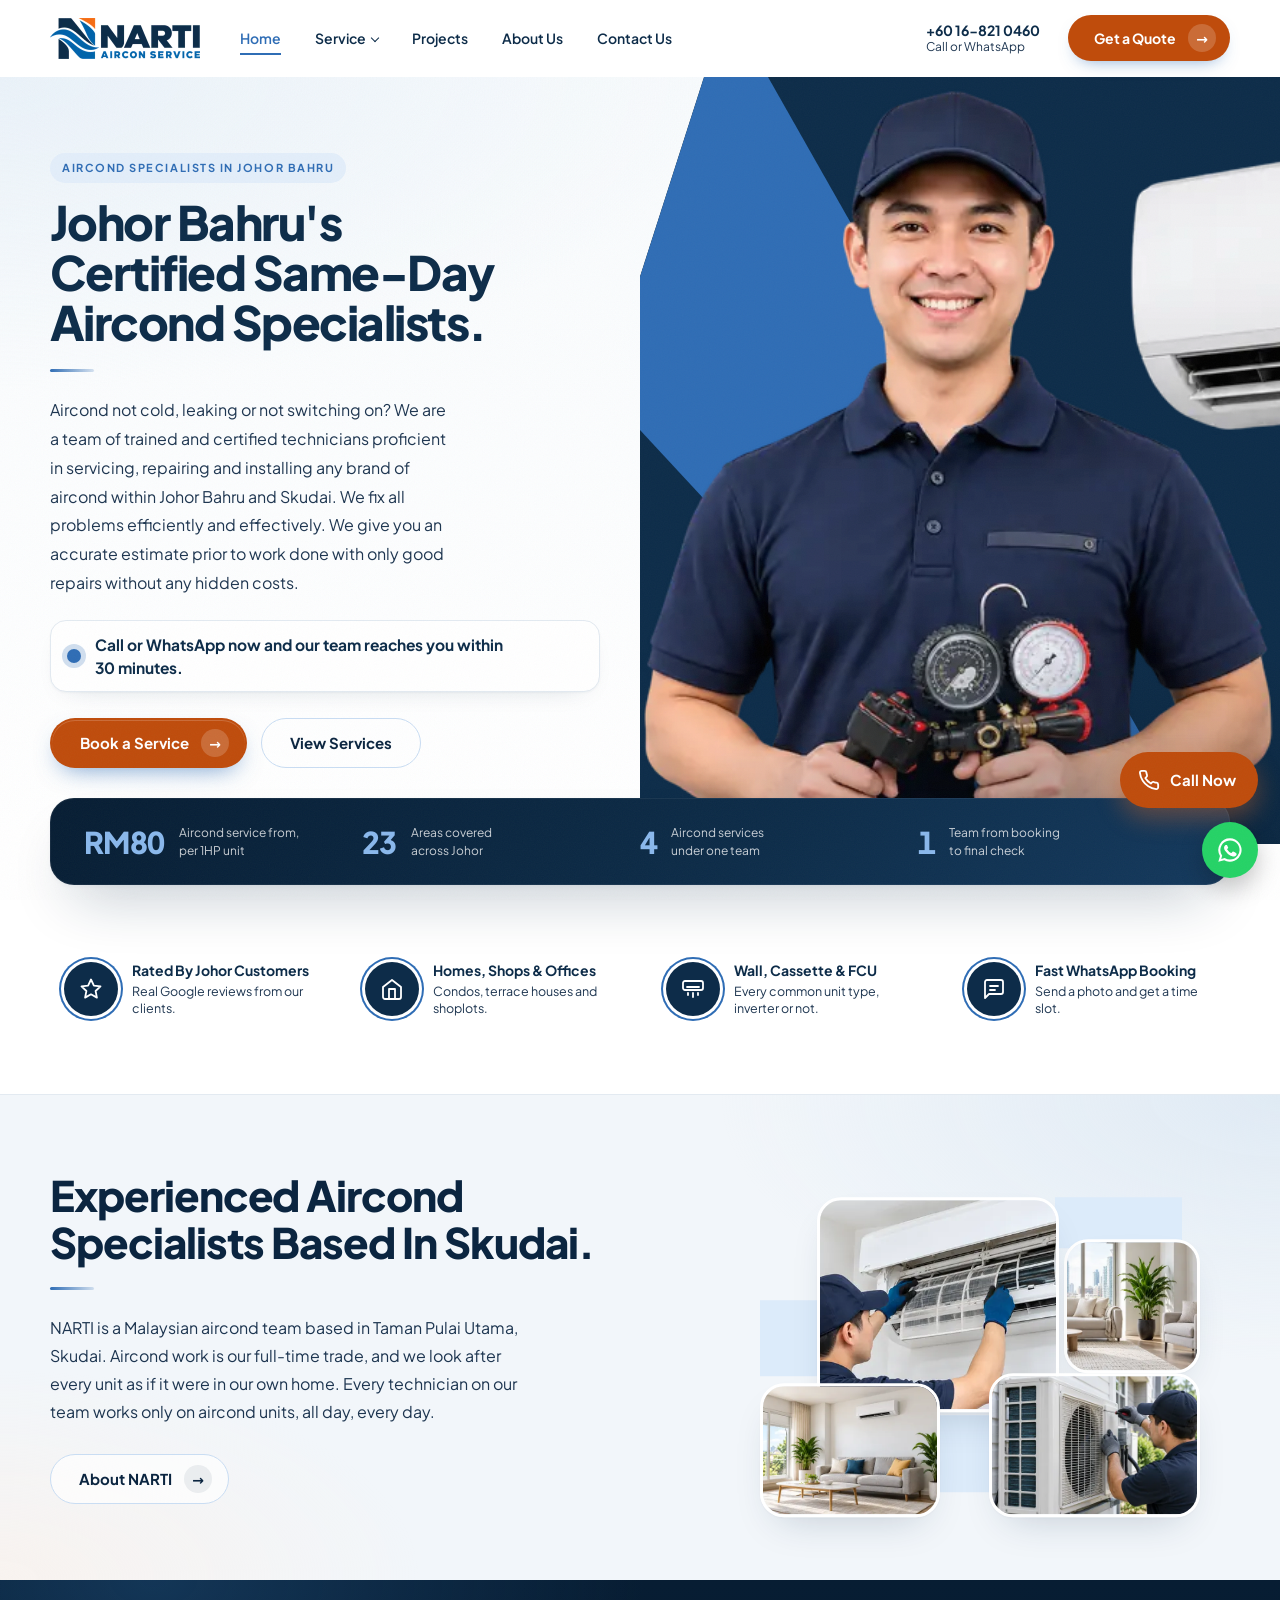
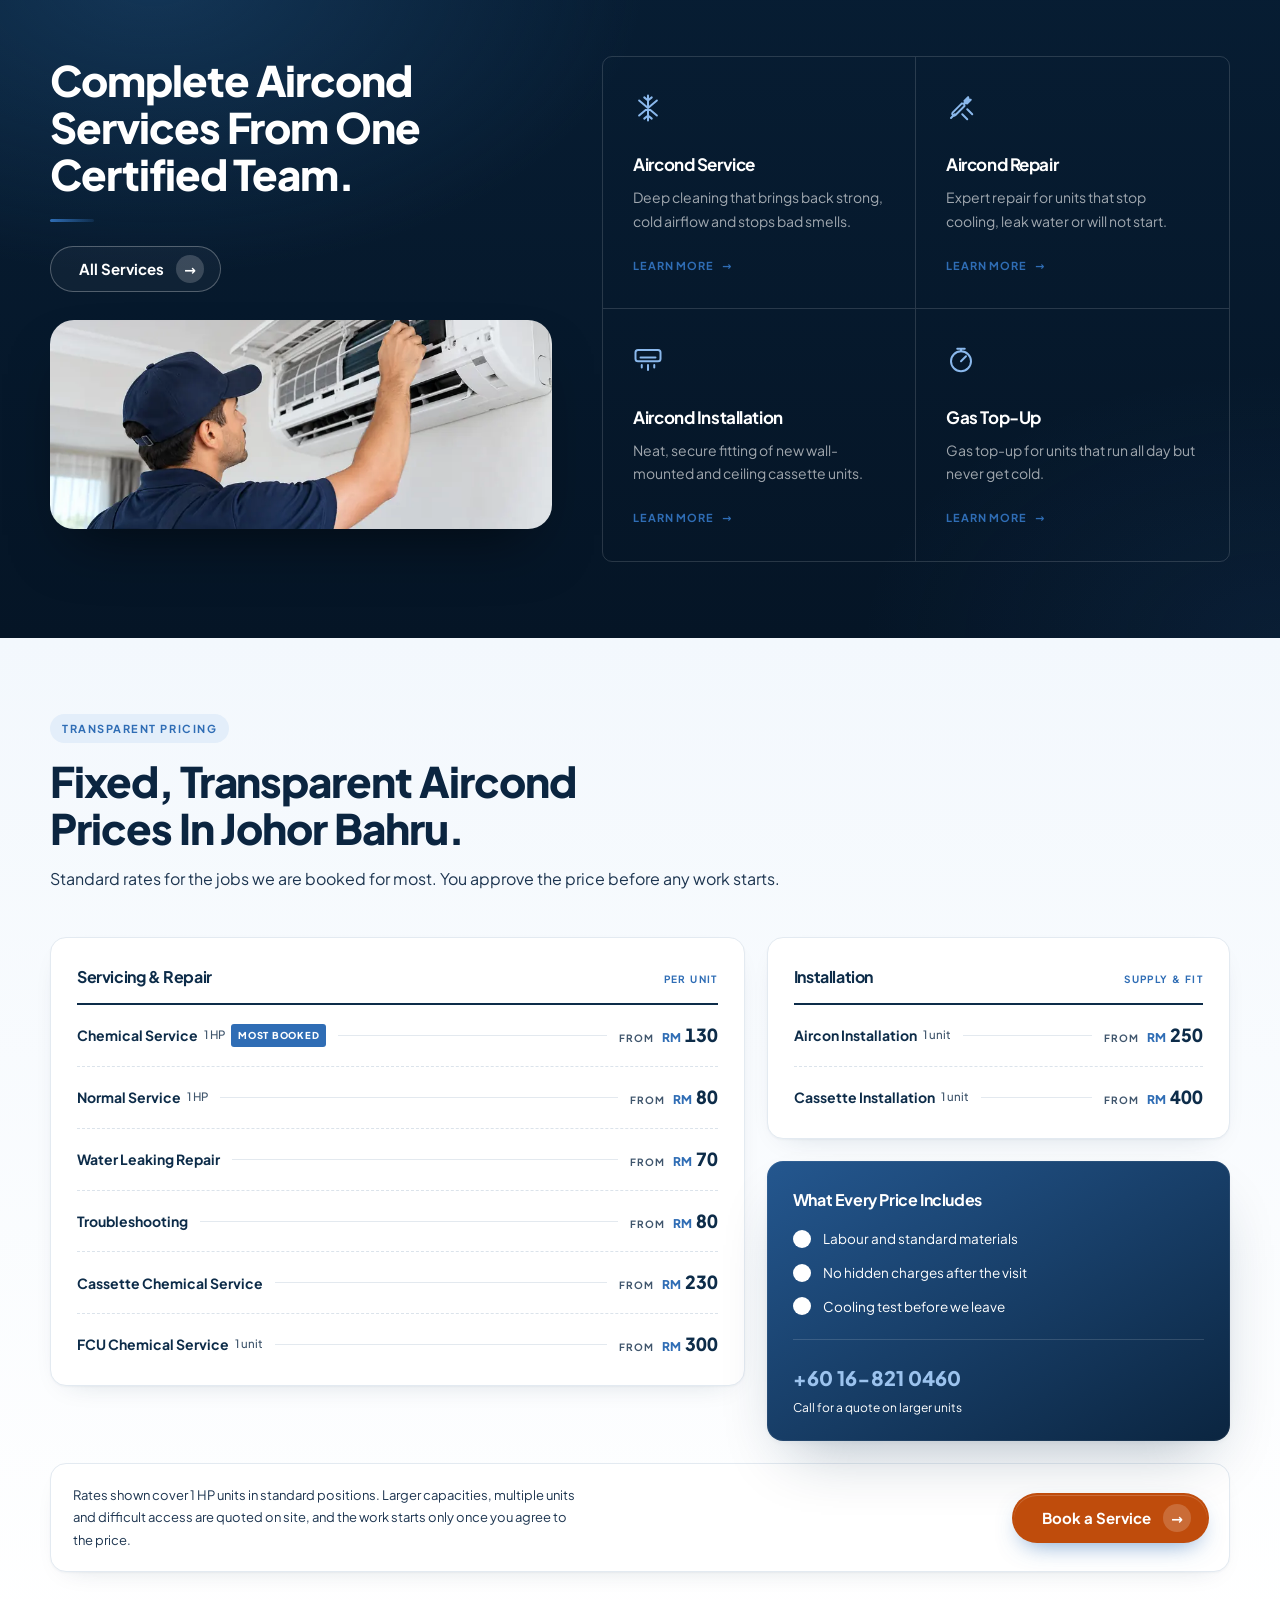
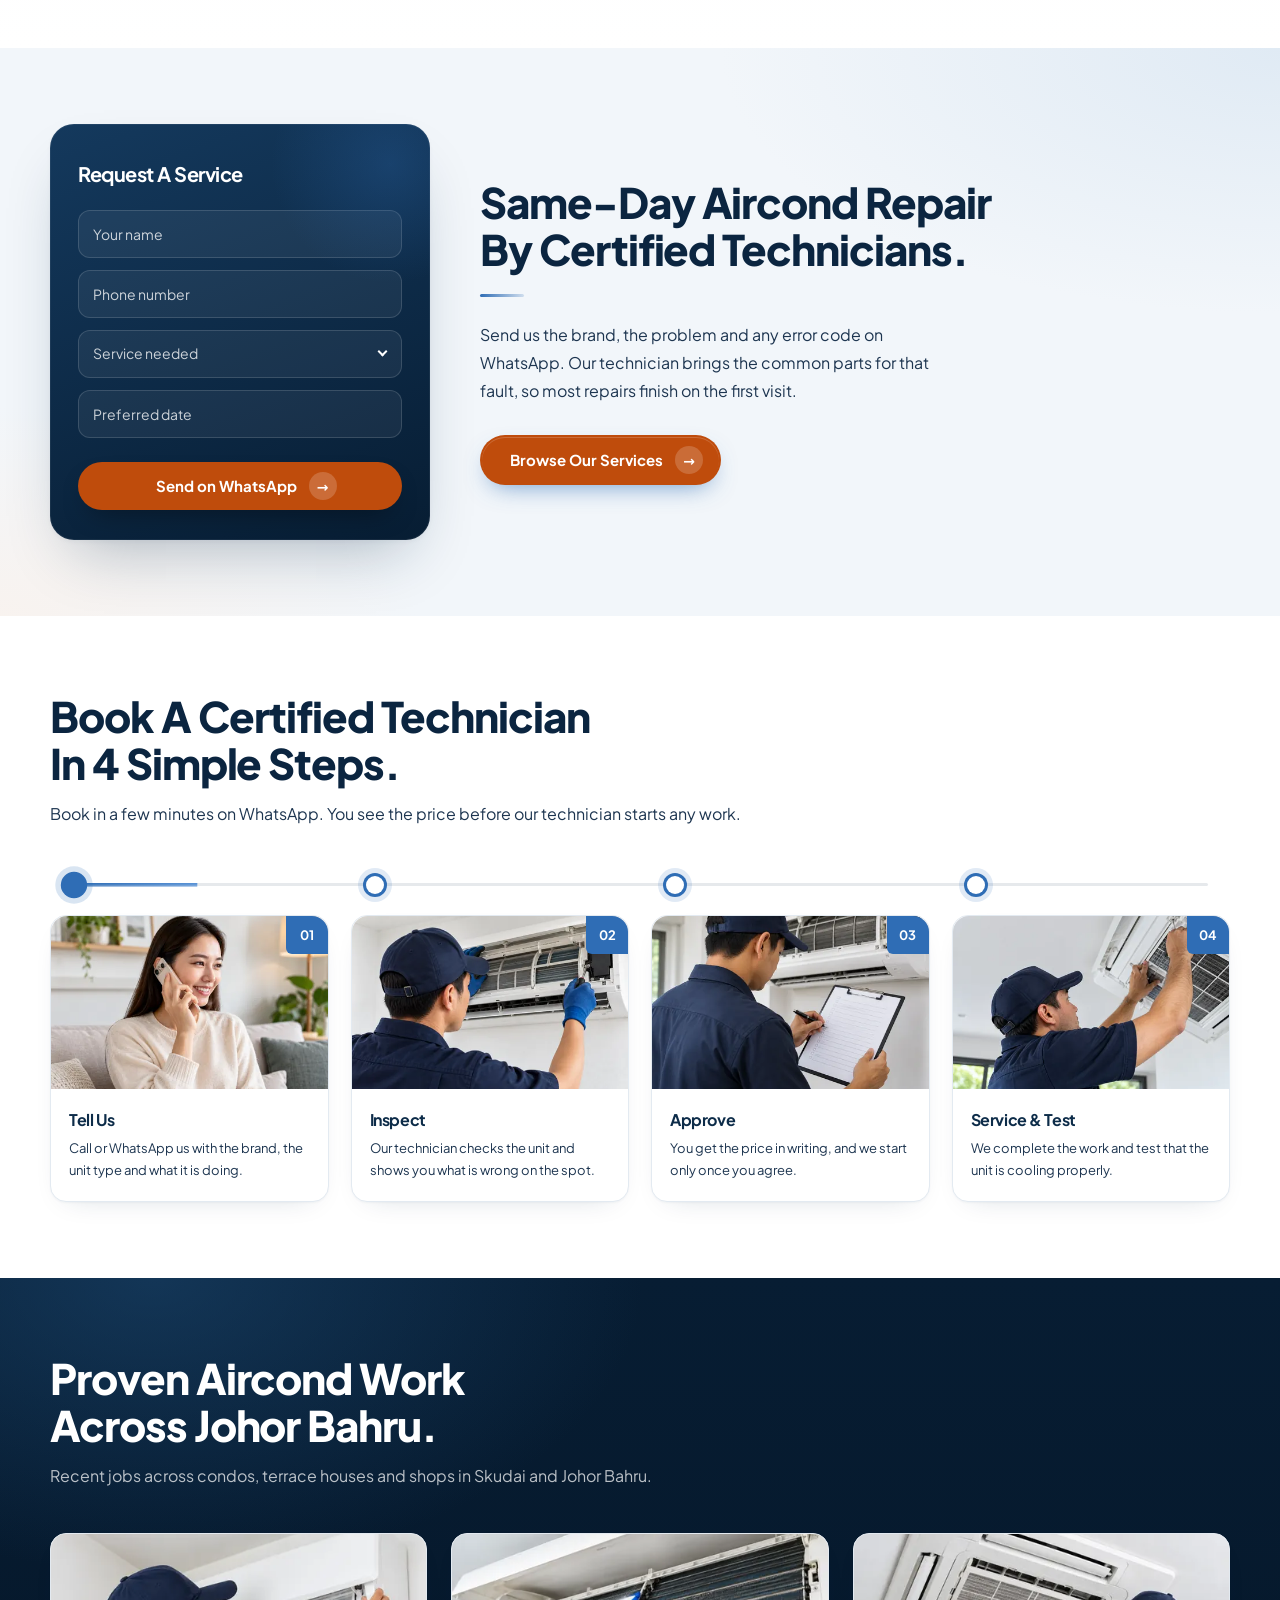
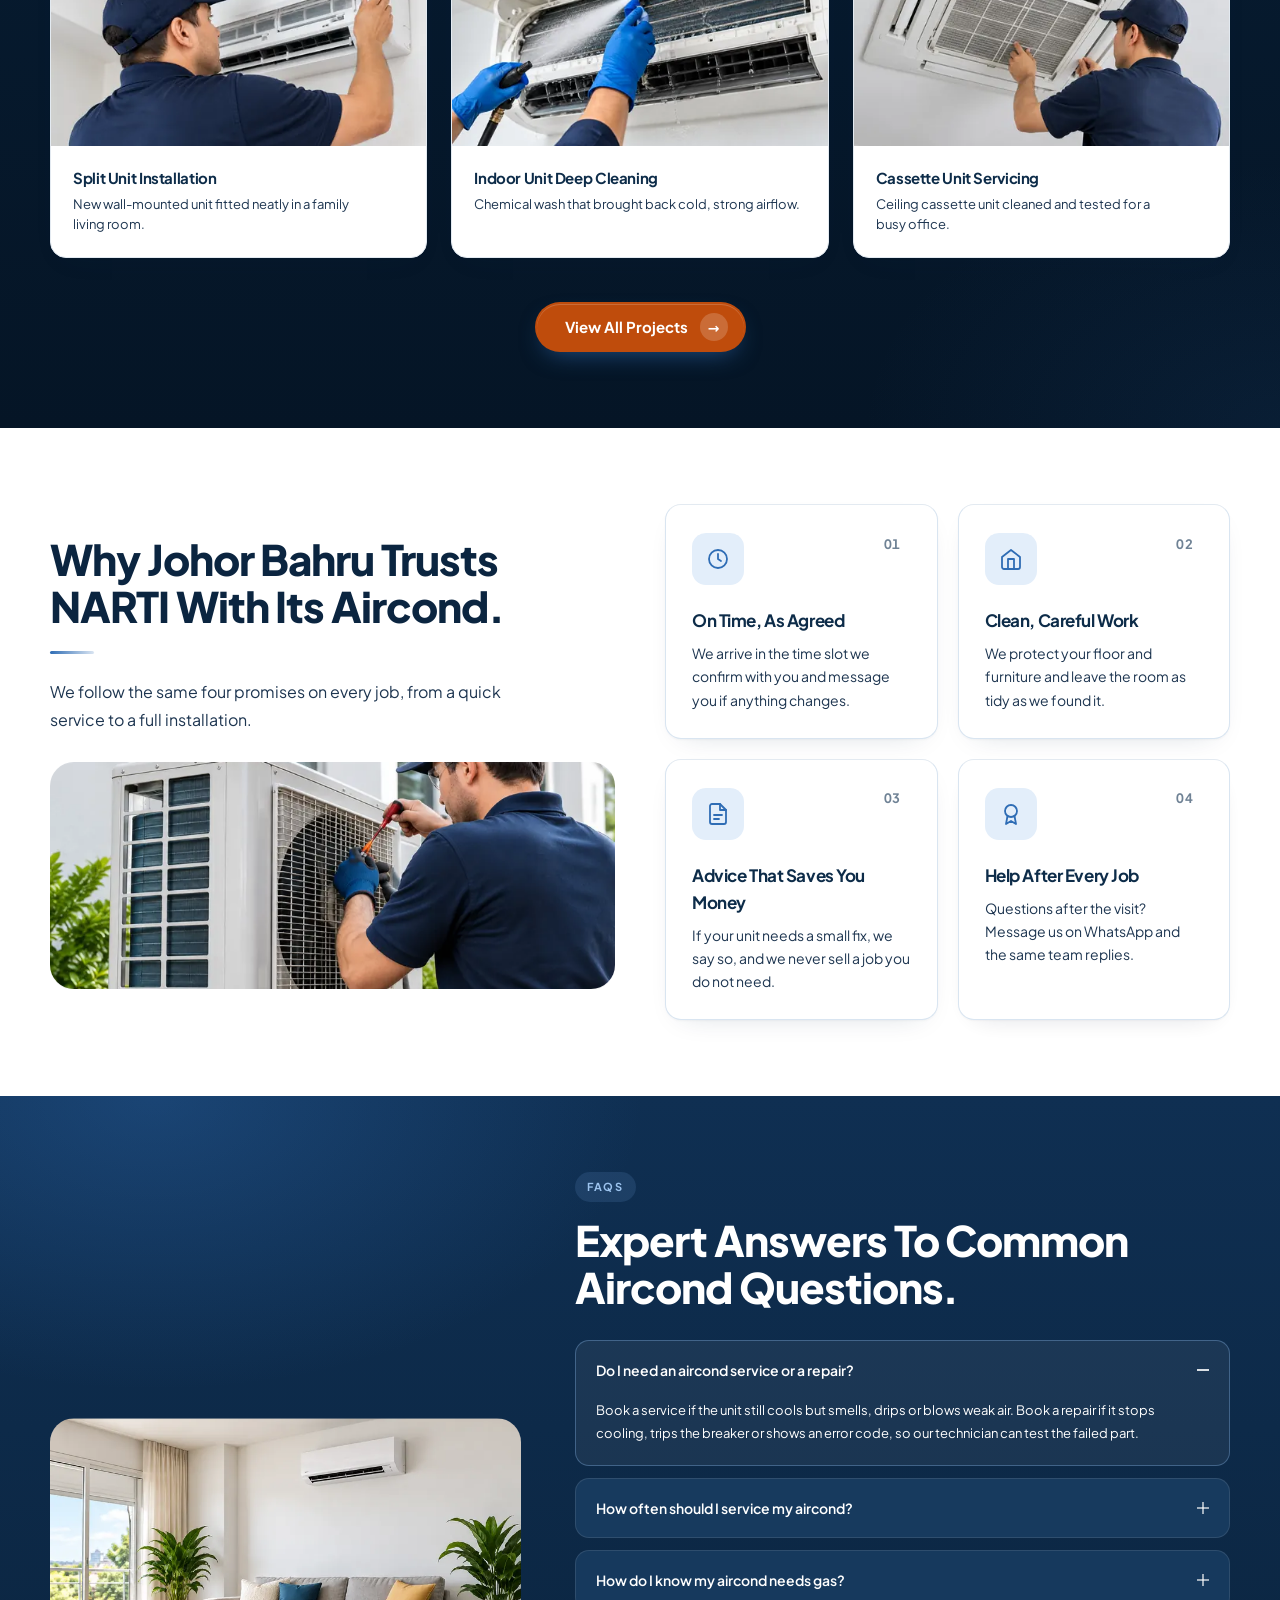
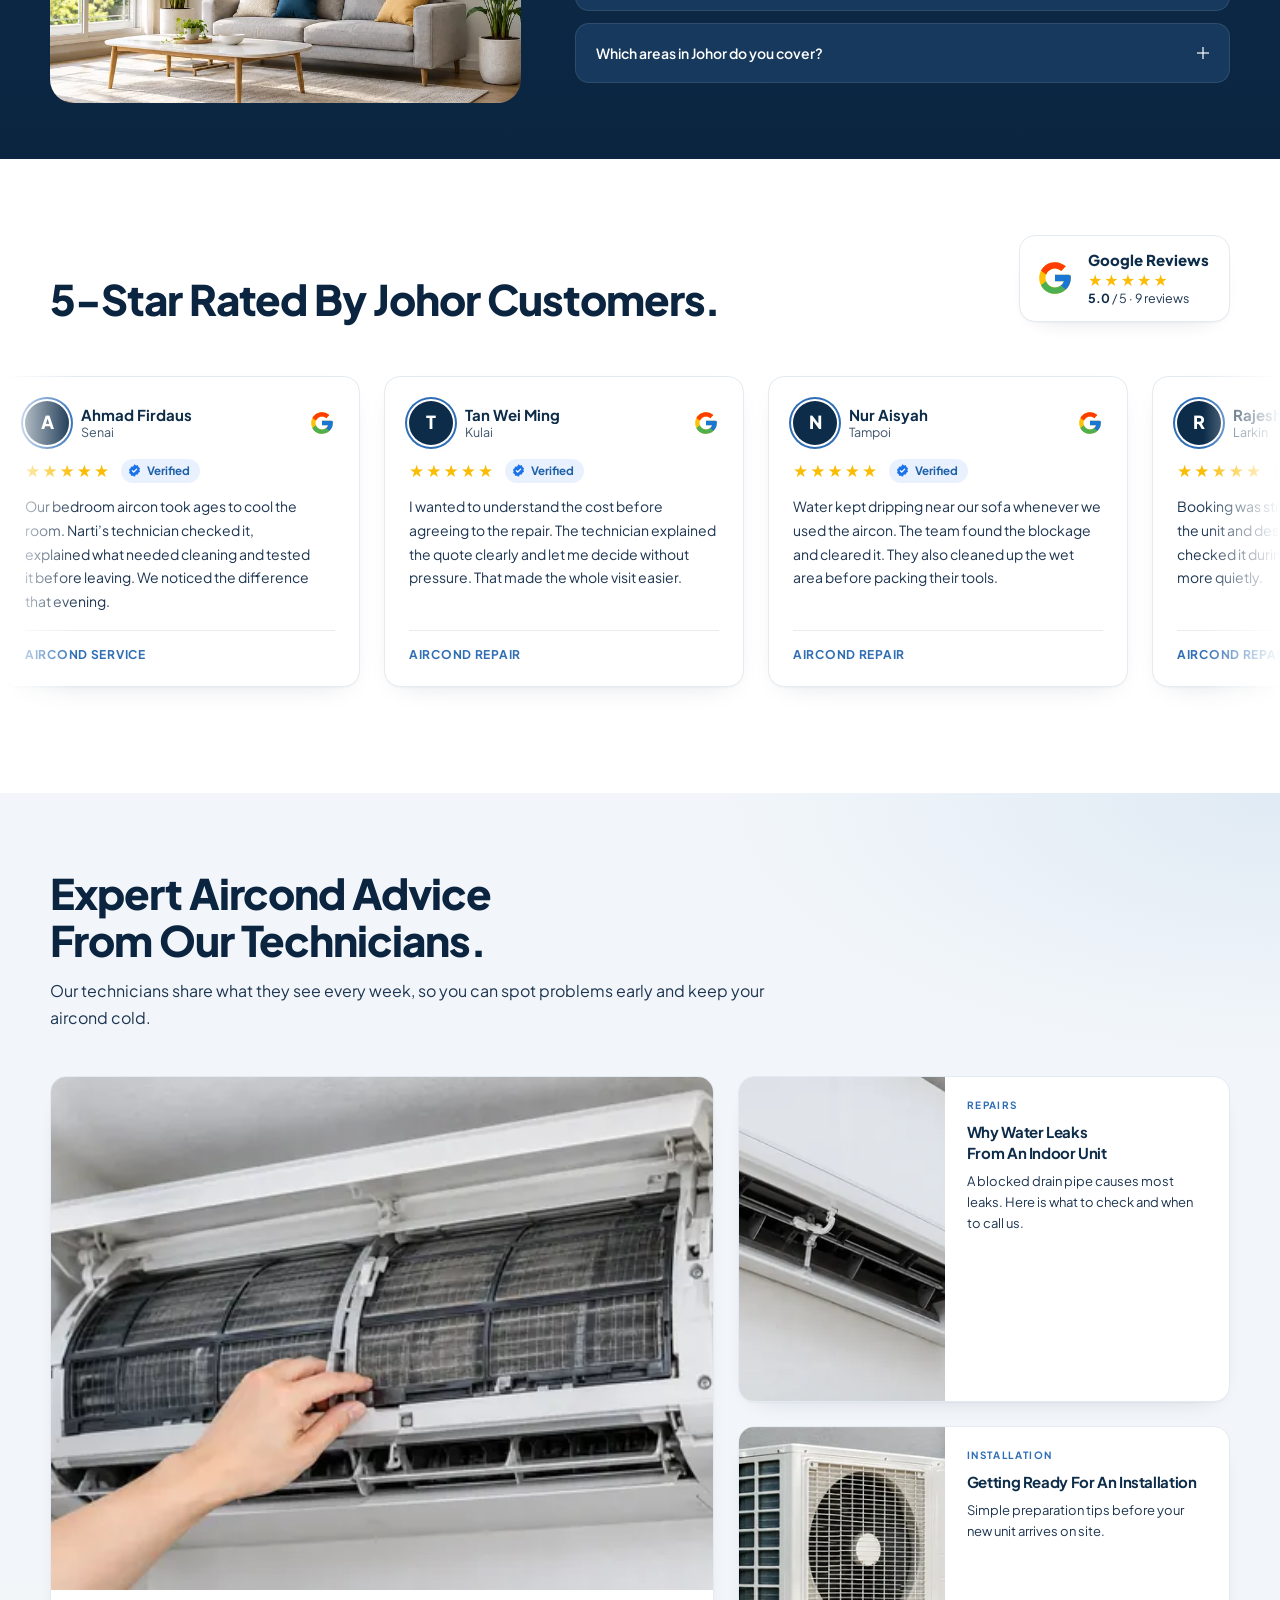
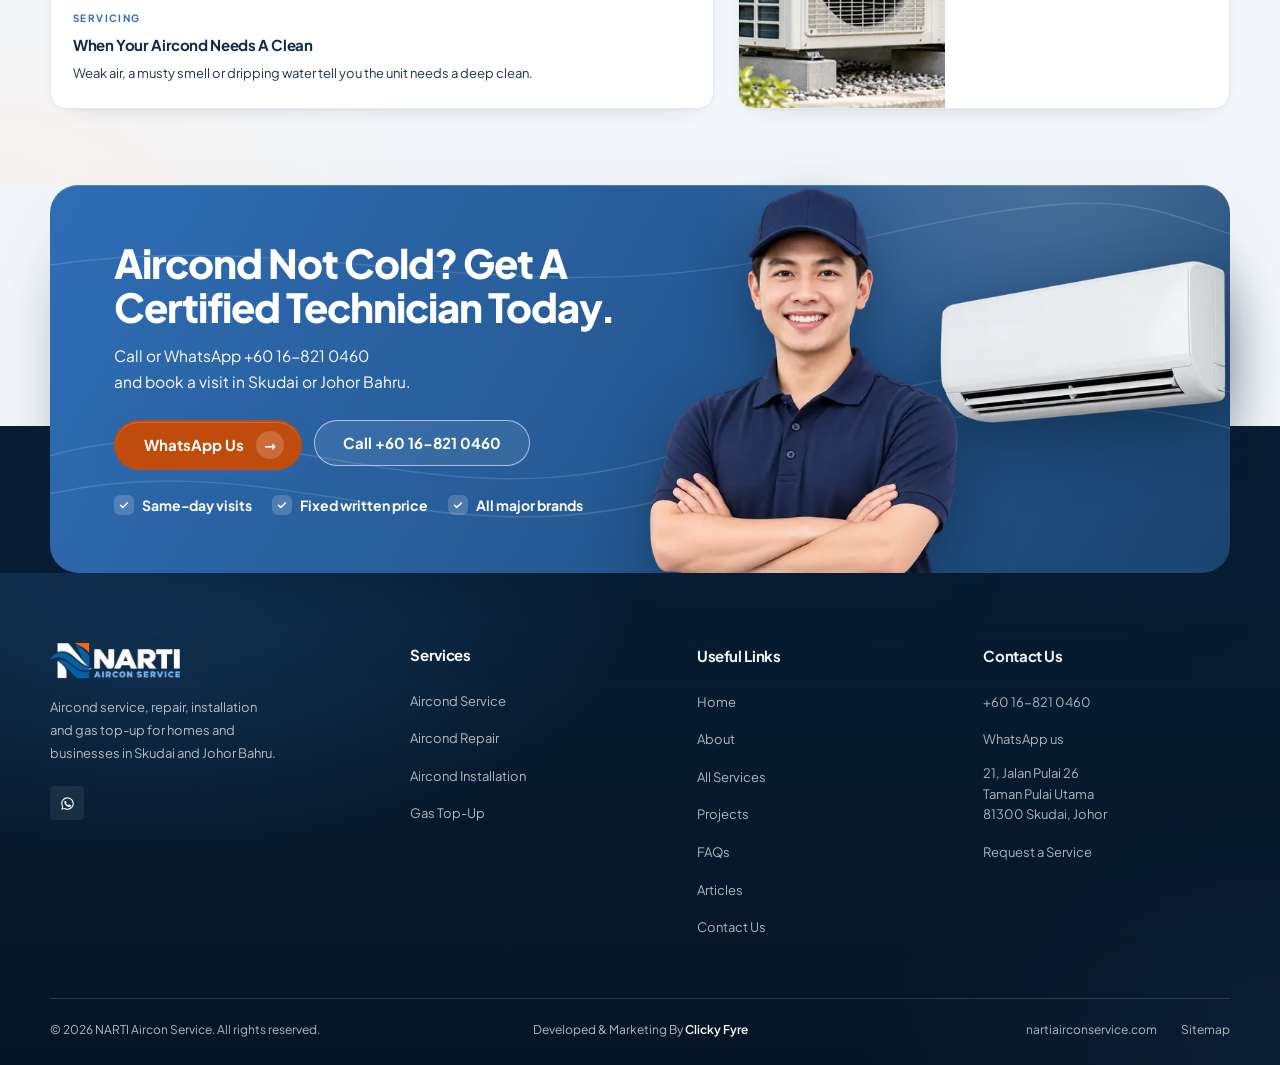
==== commit 6aa6fc7a: "Authoritative headlines site-wide; clear flow in service hero copy - Every page heading rewritten in" ====
--- a/index.html
+++ b/index.html
@@ -208,7 +208,7 @@
       <div class="container hero__inner">
         <div class="hero__content">
           <p class="eyebrow">Aircond Specialists In Johor Bahru</p>
-          <h1 class="hero__title">Same-Day Aircond<br>Service In Johor Bahru.</h1>
+          <h1 class="hero__title">Johor Bahru's Certified Same-Day Aircond Specialists.</h1>
           <span class="divider"></span>
           <p class="hero__text">Aircond not cold, leaking or not switching on? We are a team of trained and certified technicians proficient in servicing, repairing and installing any brand of aircond within Johor Bahru and Skudai. We fix all problems efficiently and effectively. We give you an accurate estimate prior to work done with only good repairs without any hidden costs.</p>
           <p class="hero-hook hero-hook--dark">Call or WhatsApp now and our team reaches you within 30 minutes.</p>
@@ -303,7 +303,7 @@
       <div class="container about__grid">
         <div class="about__content">
           <p class="eyebrow">About NARTI</p>
-          <h2 class="section-title">Your Local Aircond<br>Team In Skudai,<br>Johor Bahru.</h2>
+          <h2 class="section-title">Experienced Aircond Specialists Based In Skudai.</h2>
           <span class="divider"></span>
           <p class="text">NARTI is a Malaysian aircond team based in Taman Pulai Utama, Skudai. Aircond work is our full-time trade, and we look after every unit as if it were in our own home. Every technician on our team works only on aircond units, all day, every day.</p>
           <a href="/about/" class="btn btn--outline">About NARTI <span class="btn__arrow">&rarr;</span></a>
@@ -326,7 +326,7 @@
       <div class="container services__grid">
         <div class="services__intro">
           <p class="eyebrow">Our Aircond Services</p>
-          <h2 class="section-title">Aircond Services<br>For Johor Homes<br>And Offices.</h2>
+          <h2 class="section-title">Complete Aircond Services From One Certified Team.</h2>
           <span class="divider"></span>
           <a href="/services/" class="btn btn--ghost">All Services <span class="btn__arrow">&rarr;</span></a>
           <div class="services__img">
@@ -369,7 +369,7 @@
         <div class="section-head">
           <div>
             <p class="eyebrow">Transparent Pricing</p>
-            <h2 class="section-title">Aircond Service Price<br>In Johor Bahru.</h2>
+            <h2 class="section-title">Fixed, Transparent Aircond Prices In Johor Bahru.</h2>
           </div>
           <p class="section-head__text">Standard rates for the jobs we are booked for most. You approve the price before any work starts.</p>
         </div>
@@ -488,7 +488,7 @@
 
         <div class="request__content">
           <p class="eyebrow">Not Cooling?</p>
-          <h2 class="section-title">Aircond Repair Today,<br>Not Next Week.</h2>
+          <h2 class="section-title">Same-Day Aircond Repair By Certified Technicians.</h2>
           <span class="divider"></span>
           <p class="text">Send us the brand, the problem and any error code on WhatsApp. Our technician brings the common parts for that fault, so most repairs finish on the first visit.</p>
           <a href="/services/" class="btn btn--primary">Browse Our Services <span class="btn__arrow">&rarr;</span></a>
@@ -502,7 +502,7 @@
         <div class="section-head">
           <div>
             <p class="eyebrow">How It Works</p>
-            <h2 class="section-title">How To Book An<br>Aircond Service.</h2>
+            <h2 class="section-title">Book A Certified Technician In 4 Simple Steps.</h2>
           </div>
           <p class="section-head__text">Book in a few minutes on WhatsApp. You see the price before our technician starts any work.</p>
         </div>
@@ -550,7 +550,7 @@
         <div class="section-head">
           <div>
             <p class="eyebrow">Our Work</p>
-            <h2 class="section-title">Recent Aircond Jobs<br>Across Johor Bahru.</h2>
+            <h2 class="section-title">Proven Aircond Work Across Johor Bahru.</h2>
           </div>
           <p class="section-head__text">Recent jobs across condos, terrace houses and shops in Skudai and Johor Bahru.</p>
         </div>
@@ -588,7 +588,7 @@
       <div class="container why__grid">
         <div class="why__content">
           <p class="eyebrow">Why Choose NARTI</p>
-          <h2 class="section-title">Why Johor Bahru<br>Homes Choose NARTI.</h2>
+          <h2 class="section-title">Why Johor Bahru Trusts NARTI With Its Aircond.</h2>
           <span class="divider"></span>
           <p class="text">We follow the same four promises on every job, from a quick service to a full installation.</p>
           <div class="why__img">
@@ -634,7 +634,7 @@
 
         <div class="faq__content">
           <p class="eyebrow">FAQs</p>
-          <h2 class="section-title">Aircond Questions<br>Johor Owners Ask.</h2>
+          <h2 class="section-title">Expert Answers To Common Aircond Questions.</h2>
 
           <div class="accordion">
             <div class="accordion__item is-open">
@@ -684,7 +684,7 @@
         <div class="section-head reviews__head">
           <div>
             <p class="eyebrow">Testimonials</p>
-            <h2 class="section-title">What Johor Customers<br>Say About NARTI.</h2>
+            <h2 class="section-title">5-Star Rated By Johor Customers.</h2>
           </div>
           <div class="reviews-badge" data-review="google">
             <svg class="reviews-badge__logo" viewBox="0 0 48 48" aria-hidden="true"><path fill="#FFC107" d="M43.6 20.5H42V20H24v8h11.3C33.7 32.7 29.2 36 24 36c-6.6 0-12-5.4-12-12s5.4-12 12-12c3.1 0 5.8 1.2 7.9 3l5.7-5.7C34 6.1 29.3 4 24 4 13 4 4 13 4 24s9 20 20 20 20-9 20-20c0-1.3-.1-2.4-.4-3.5z"/><path fill="#FF3D00" d="M6.3 14.7l6.6 4.8C14.7 15.1 19 12 24 12c3.1 0 5.8 1.2 7.9 3l5.7-5.7C34 6.1 29.3 4 24 4 16.3 4 9.7 8.3 6.3 14.7z"/><path fill="#4CAF50" d="M24 44c5.2 0 9.9-2 13.4-5.2l-6.2-5.2A11.9 11.9 0 0 1 24 36c-5.2 0-9.6-3.3-11.3-7.9l-6.5 5C9.5 39.6 16.2 44 24 44z"/><path fill="#1976D2" d="M43.6 20.5H42V20H24v8h11.3a12 12 0 0 1-4.1 5.6l6.2 5.2C37 39.2 44 34 44 24c0-1.3-.1-2.4-.4-3.5z"/></svg>
@@ -707,7 +707,7 @@
         <div class="section-head">
           <div>
             <p class="eyebrow">Aircond Tips</p>
-            <h2 class="section-title">Aircond Tips From<br>Our Technicians.</h2>
+            <h2 class="section-title">Expert Aircond Advice From Our Technicians.</h2>
           </div>
           <p class="section-head__text">Our technicians share what they see every week, so you can spot problems early and keep your aircond cold.</p>
         </div>
@@ -749,7 +749,7 @@
             <svg viewBox="0 0 1200 420" preserveAspectRatio="none"><path d="M-20 300 C 200 220, 380 380, 640 290 S 1020 170, 1220 230"/><path d="M-20 340 C 220 270, 400 420, 660 330 S 1040 210, 1220 270"/><path d="M-20 90 C 260 40, 470 150, 780 70 S 1100 20, 1220 60"/></svg>
           </div>
           <div class="cta-card__content">
-            <h2 class="cta__title">Aircond Not Cold?<br>Book A Same-Day<br>Visit Today.</h2>
+            <h2 class="cta__title">Aircond Not Cold? Get A Certified Technician Today.</h2>
             <p class="cta__text">Call or WhatsApp +60 16-821 0460<br>and book a visit in Skudai or Johor Bahru.</p>
             <div class="cta-card__actions">
               <a href="https://wa.me/60168210460?text=Hi%20NARTI%2C%20I%20would%20like%20a%20quote%20for%20my%20aircond." class="btn btn--primary" target="_blank" rel="noopener">WhatsApp Us <span class="btn__arrow">&rarr;</span></a>
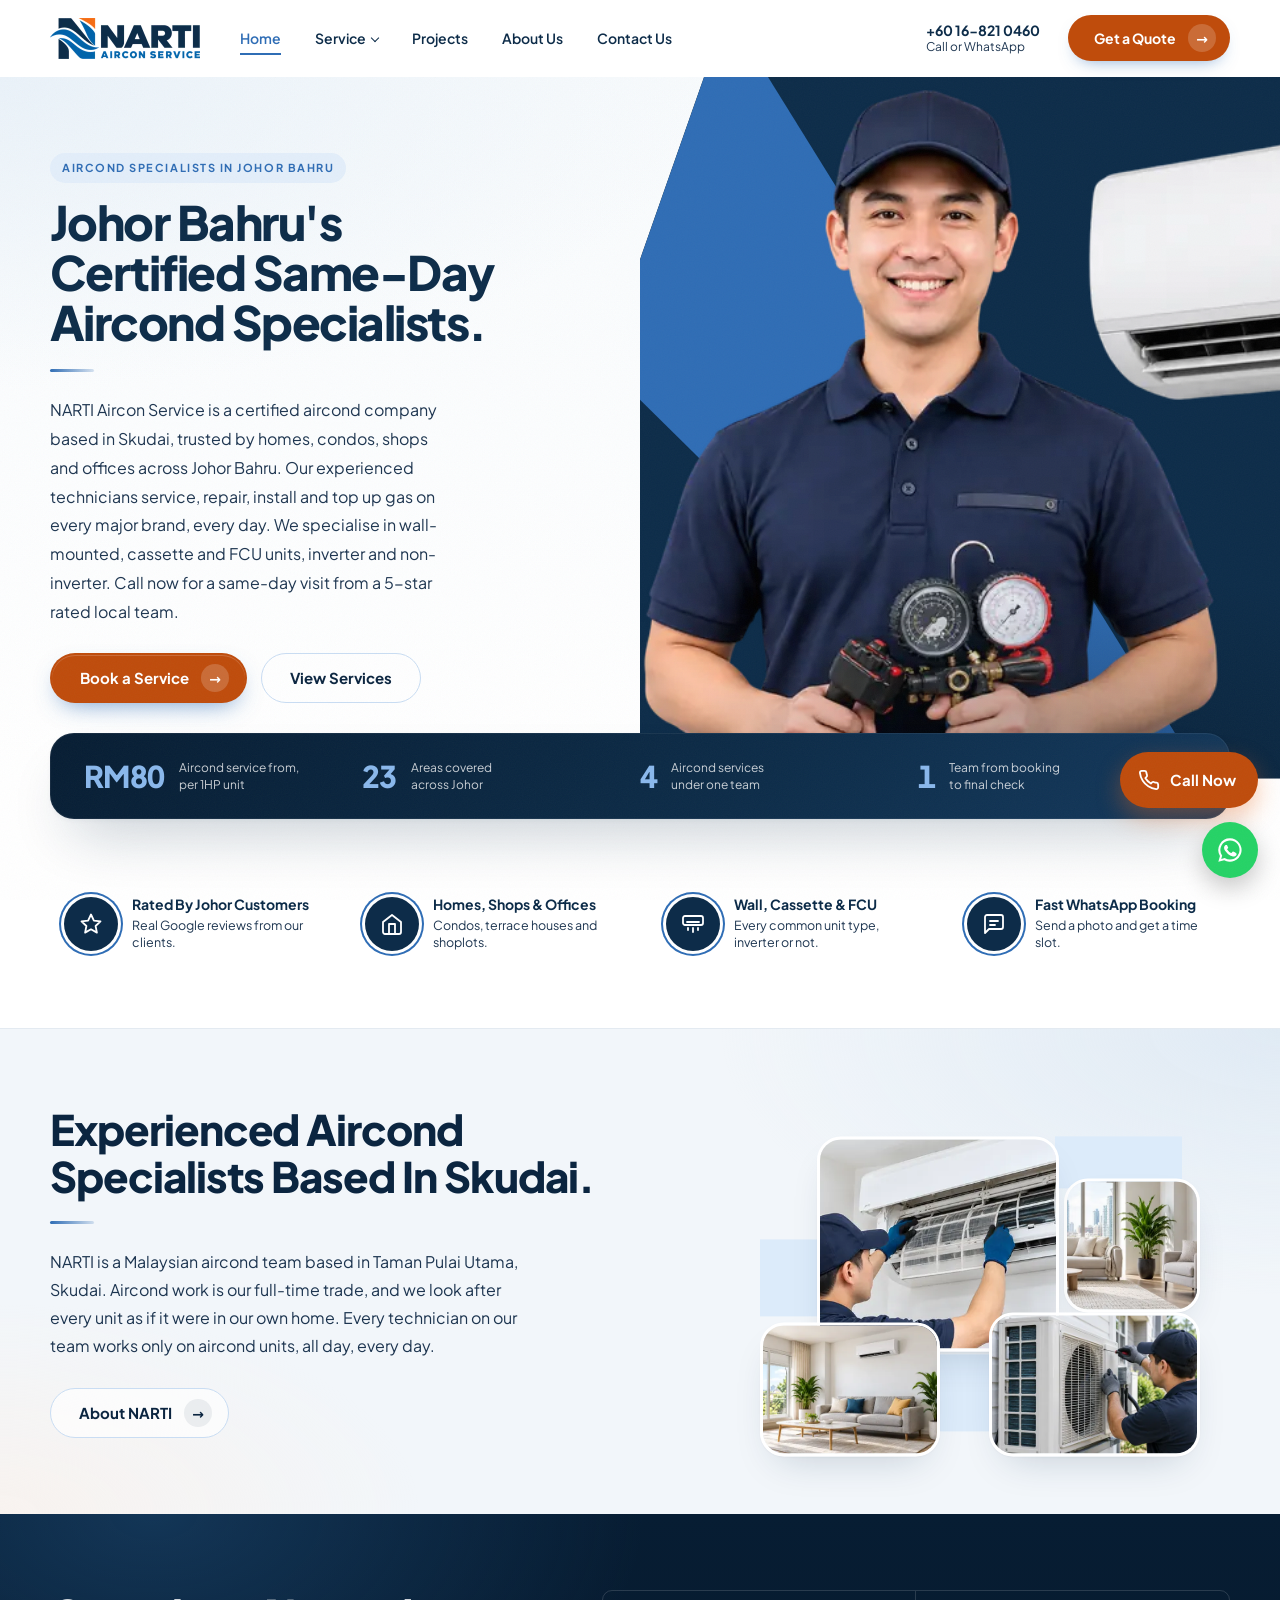
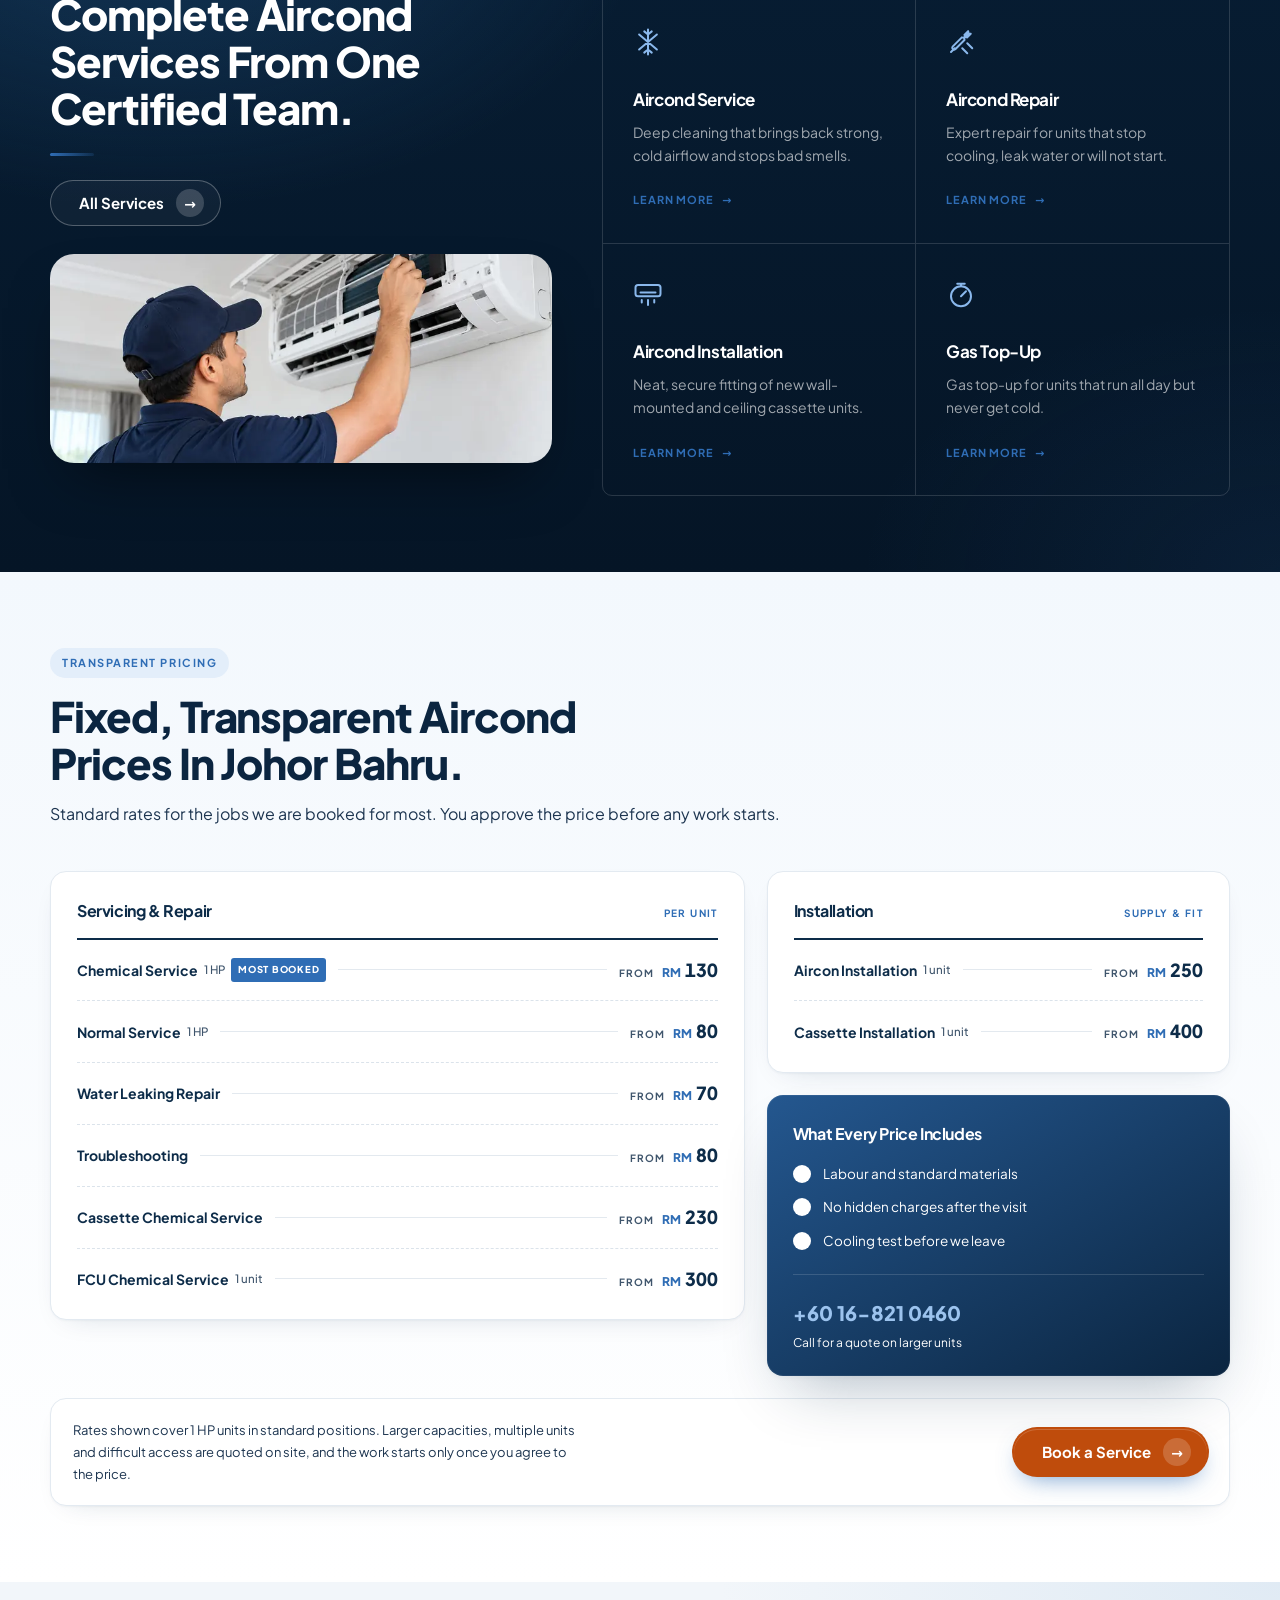
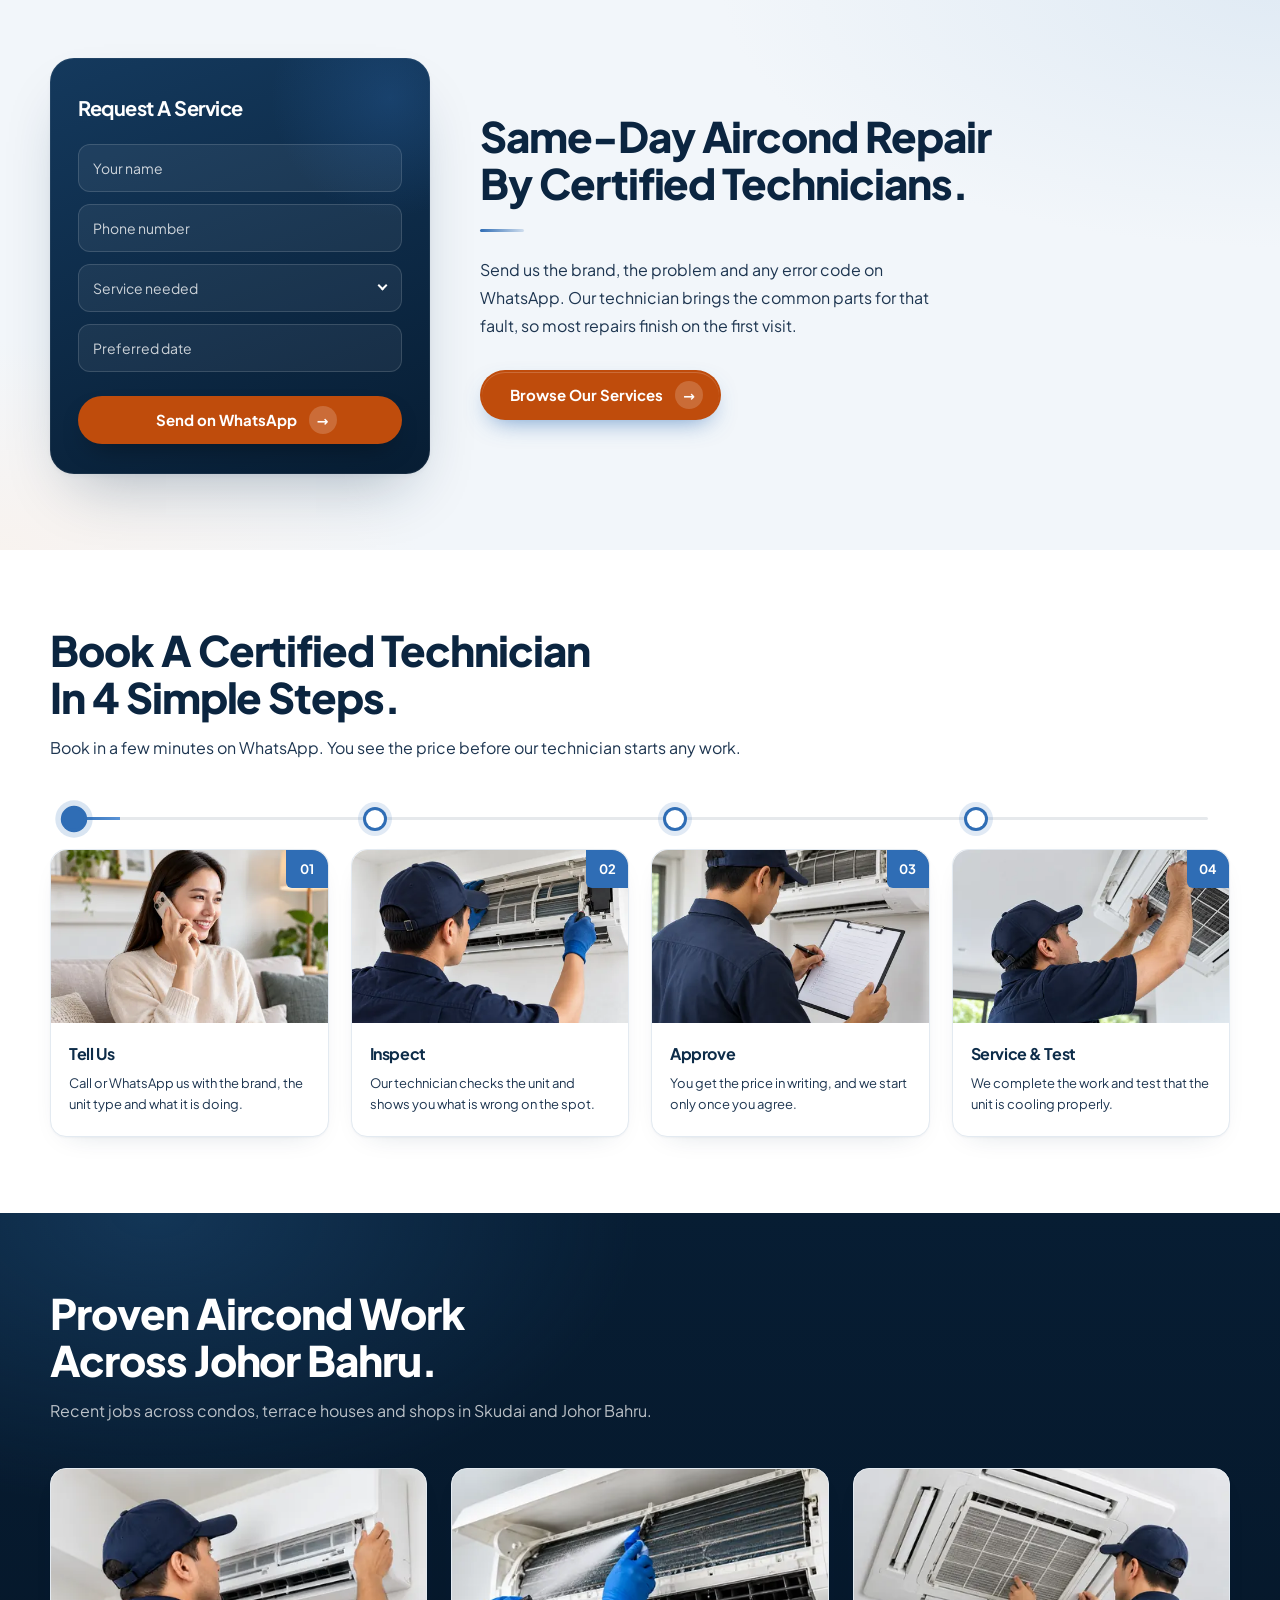
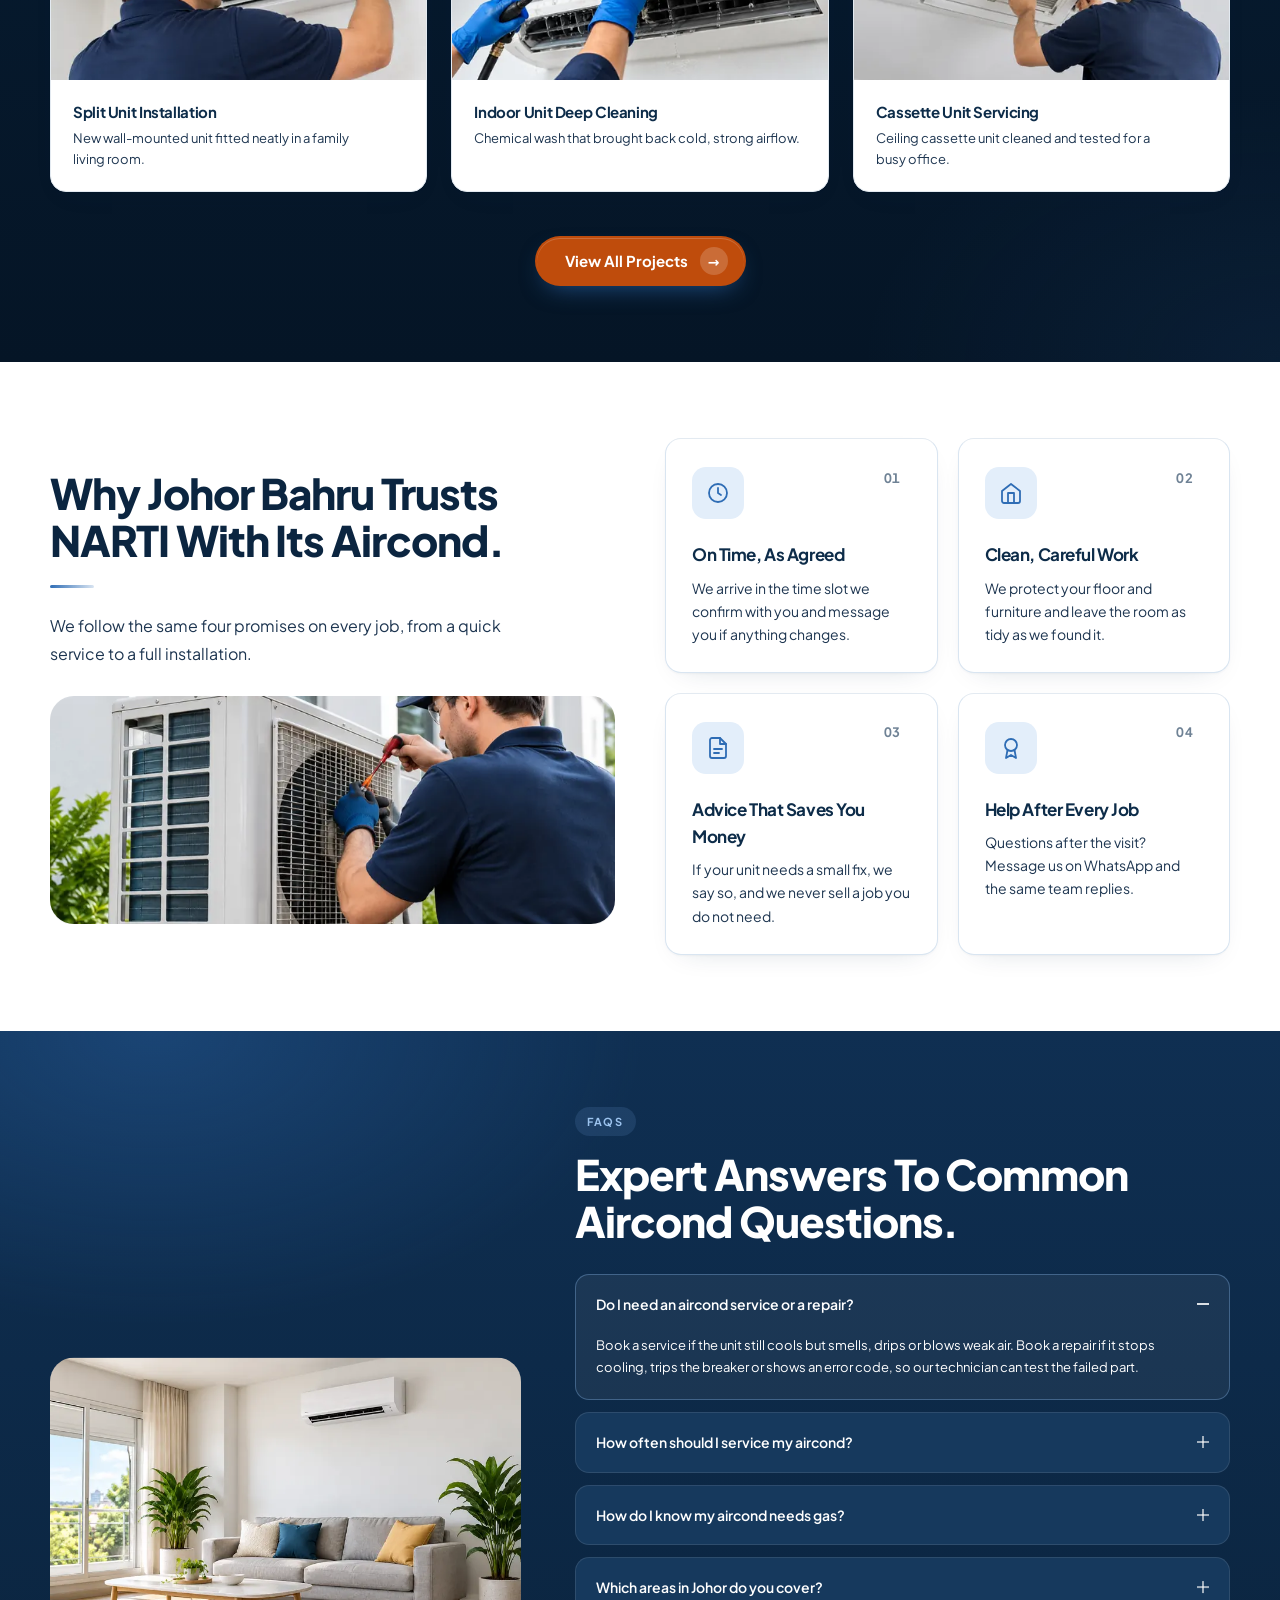
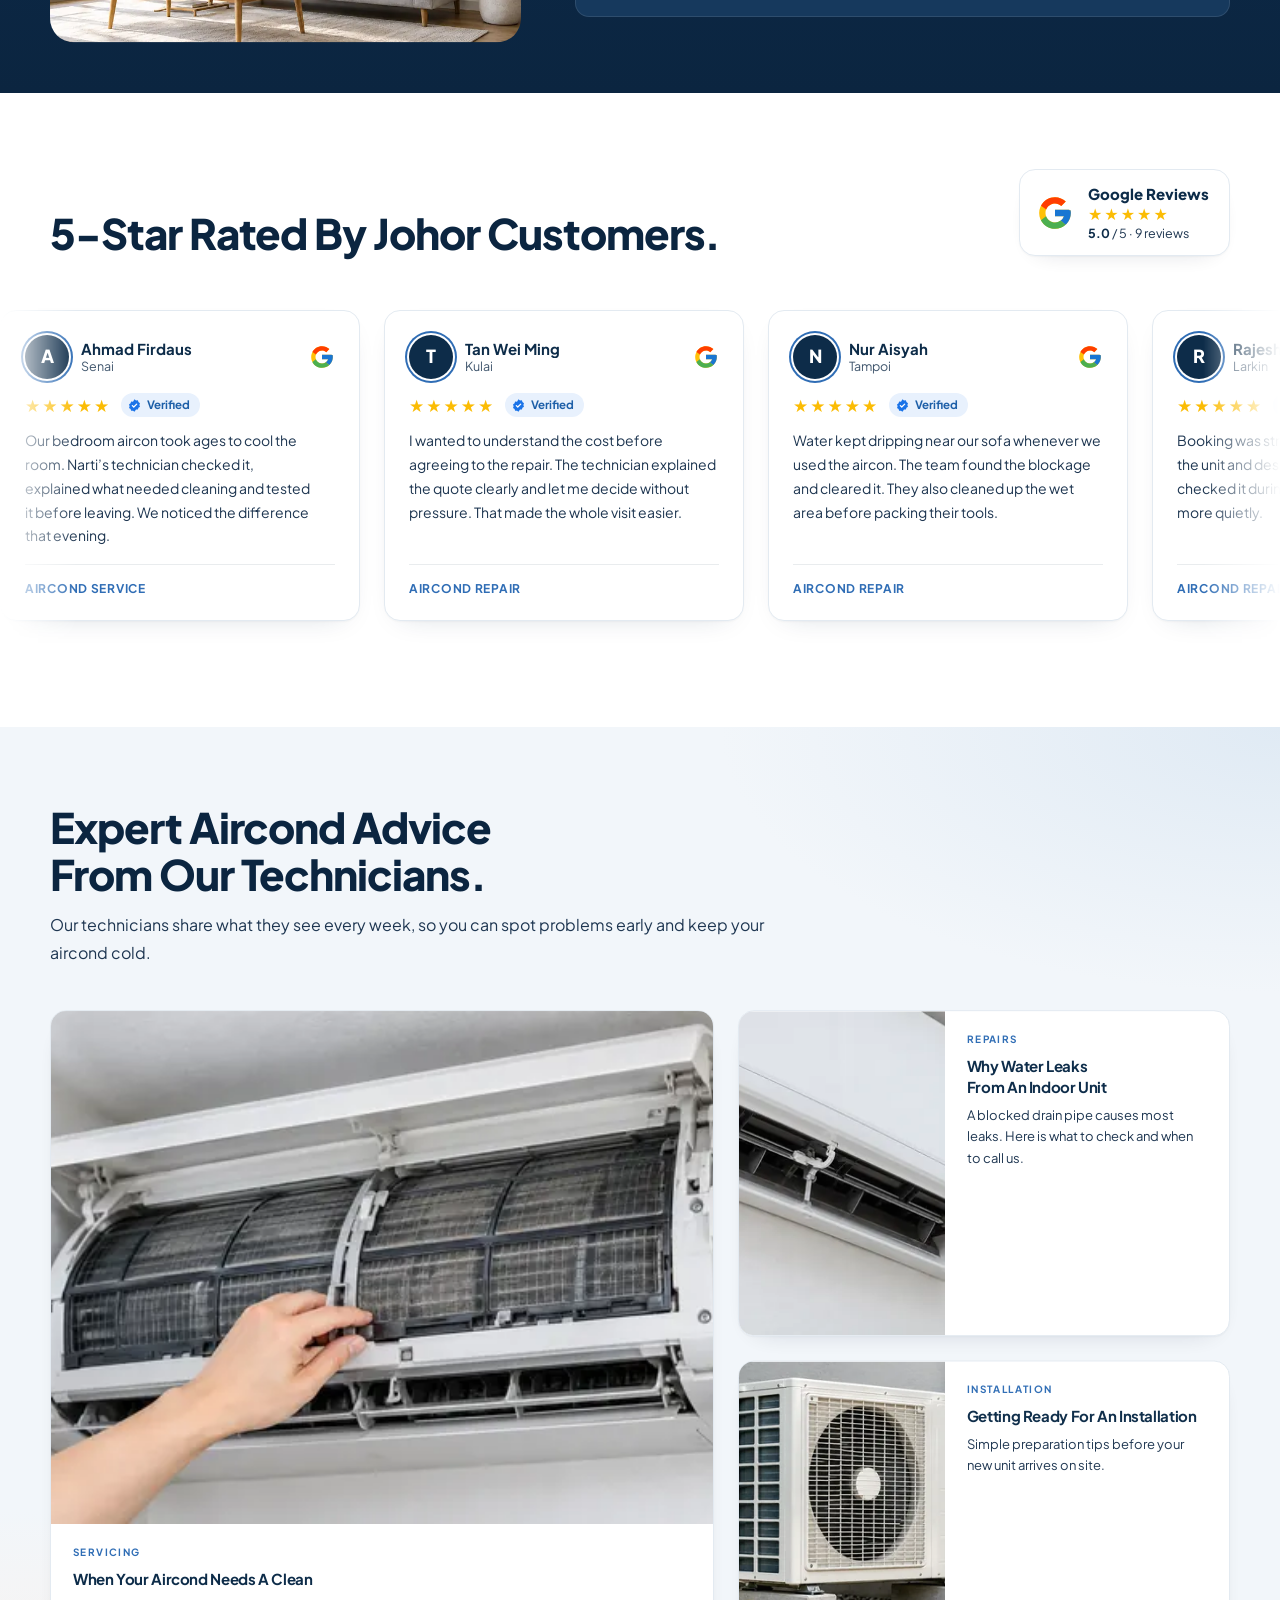
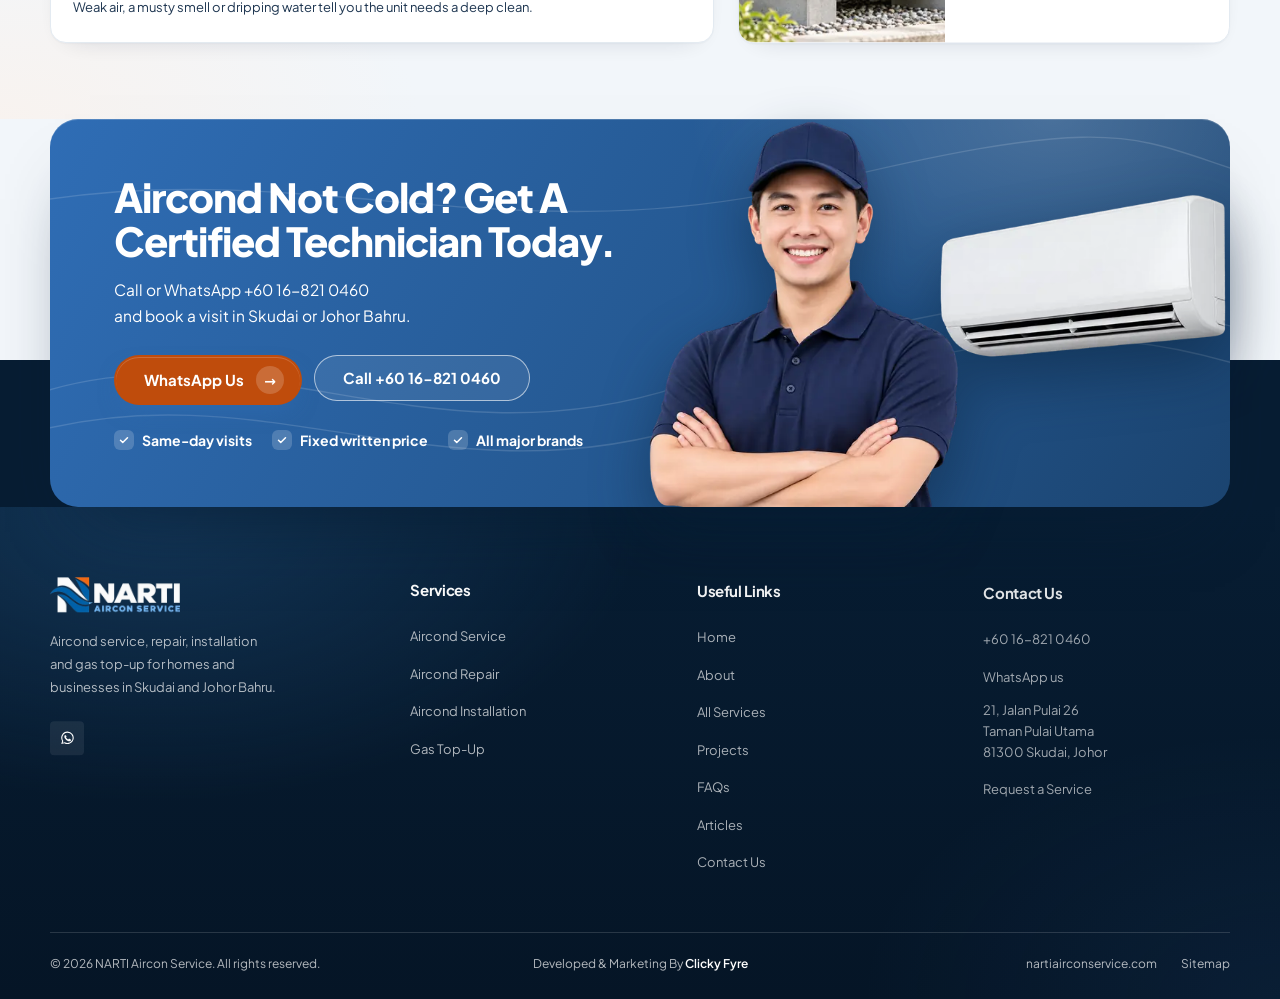
==== commit 7a16851d: "Hero copy in About Us style on every page, no process - Hero paragraphs say who NARTI is, its expert" ====
--- a/index.html
+++ b/index.html
@@ -210,8 +210,7 @@
           <p class="eyebrow">Aircond Specialists In Johor Bahru</p>
           <h1 class="hero__title">Johor Bahru's Certified Same-Day Aircond Specialists.</h1>
           <span class="divider"></span>
-          <p class="hero__text">Aircond not cold, leaking or not switching on? We are a team of trained and certified technicians proficient in servicing, repairing and installing any brand of aircond within Johor Bahru and Skudai. We fix all problems efficiently and effectively. We give you an accurate estimate prior to work done with only good repairs without any hidden costs.</p>
-          <p class="hero-hook hero-hook--dark">Call or WhatsApp now and our team reaches you within 30 minutes.</p>
+          <p class="hero__text">NARTI Aircon Service is a certified aircond company based in Skudai, trusted by homes, condos, shops and offices across Johor Bahru. Our experienced technicians service, repair, install and top up gas on every major brand, every day. We specialise in wall-mounted, cassette and FCU units, inverter and non-inverter. Call now for a same-day visit from a 5-star rated local team.</p>
           <div class="ratings">
             <div class="rating" data-review="google">
               <svg class="rating__logo" viewBox="0 0 48 48" aria-hidden="true"><path fill="#FFC107" d="M43.6 20.5H42V20H24v8h11.3C33.7 32.7 29.2 36 24 36c-6.6 0-12-5.4-12-12s5.4-12 12-12c3.1 0 5.8 1.2 7.9 3l5.7-5.7C34 6.1 29.3 4 24 4 13 4 4 13 4 24s9 20 20 20 20-9 20-20c0-1.3-.1-2.4-.4-3.5z"/><path fill="#FF3D00" d="M6.3 14.7l6.6 4.8C14.7 15.1 19 12 24 12c3.1 0 5.8 1.2 7.9 3l5.7-5.7C34 6.1 29.3 4 24 4 16.3 4 9.7 8.3 6.3 14.7z"/><path fill="#4CAF50" d="M24 44c5.2 0 9.9-2 13.4-5.2l-6.2-5.2A11.9 11.9 0 0 1 24 36c-5.2 0-9.6-3.3-11.3-7.9l-6.5 5C9.5 39.6 16.2 44 24 44z"/><path fill="#1976D2" d="M43.6 20.5H42V20H24v8h11.3a12 12 0 0 1-4.1 5.6l6.2 5.2C37 39.2 44 34 44 24c0-1.3-.1-2.4-.4-3.5z"/></svg>
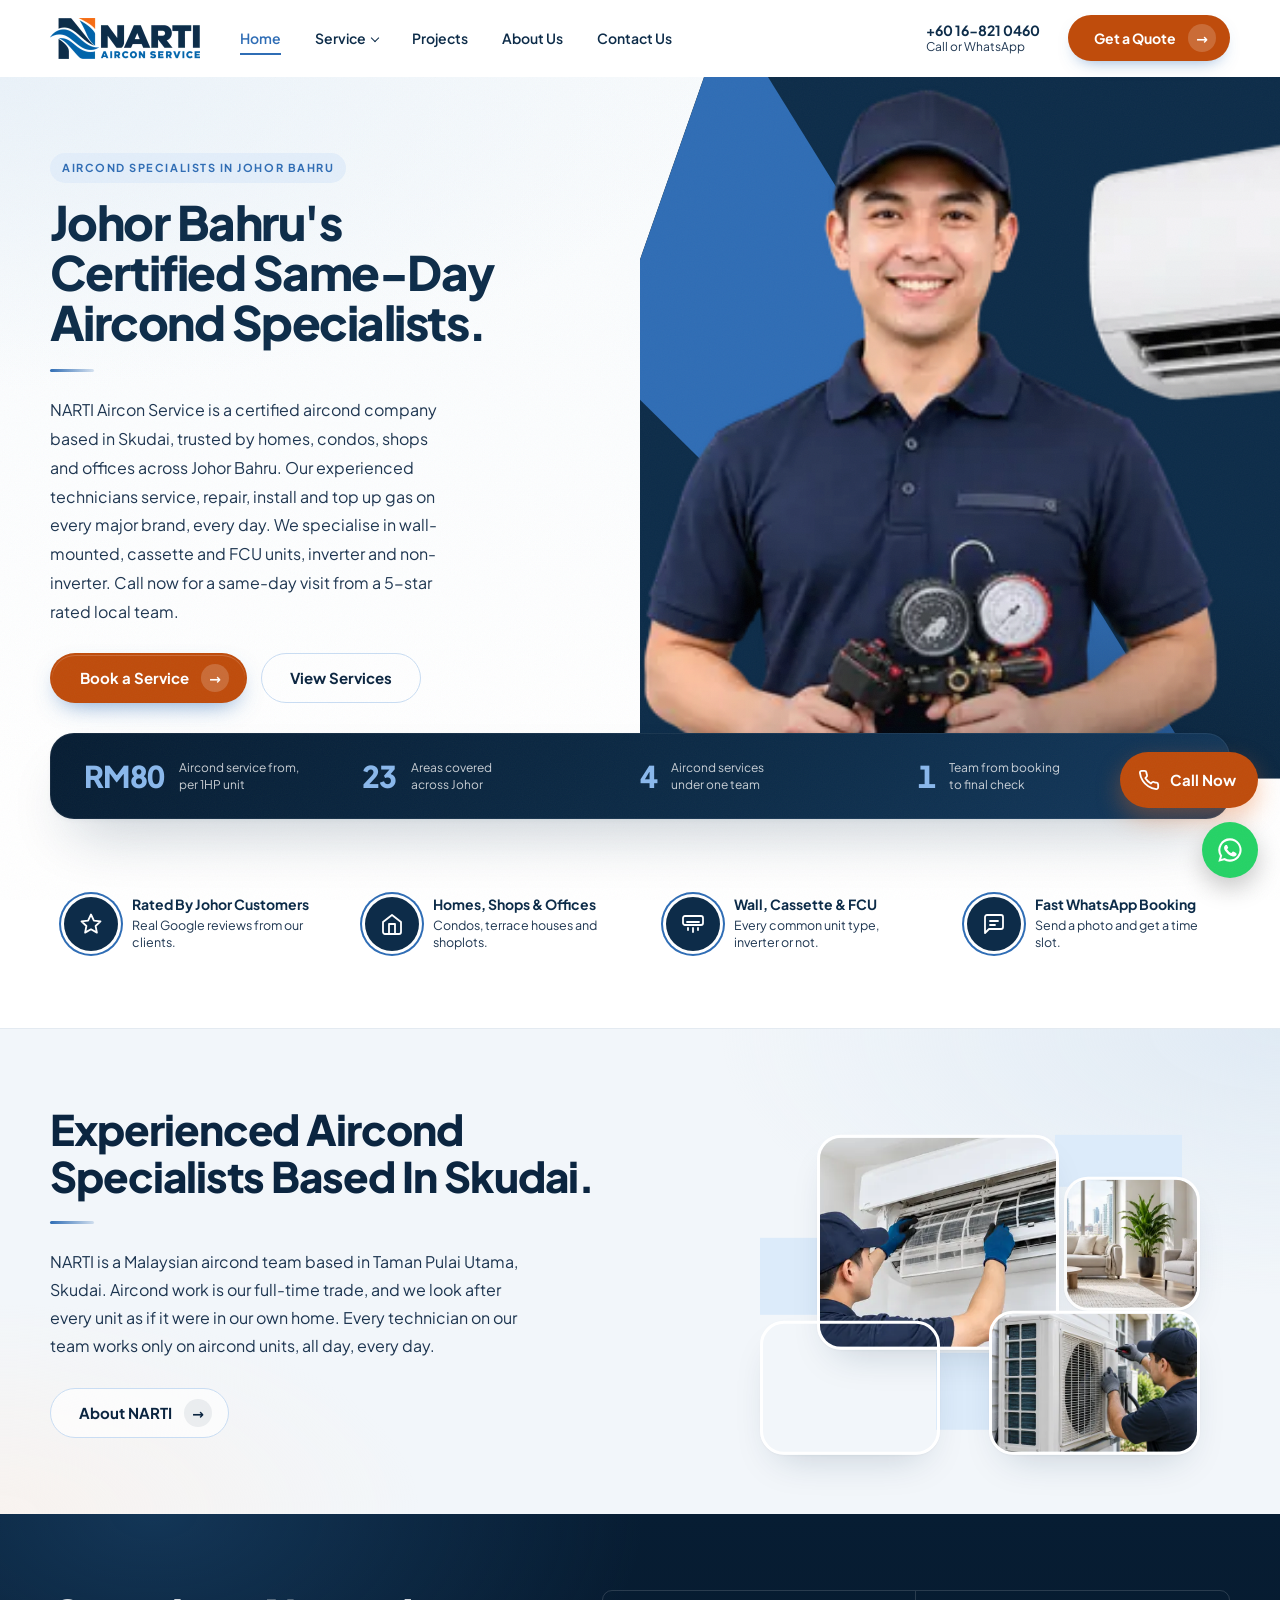
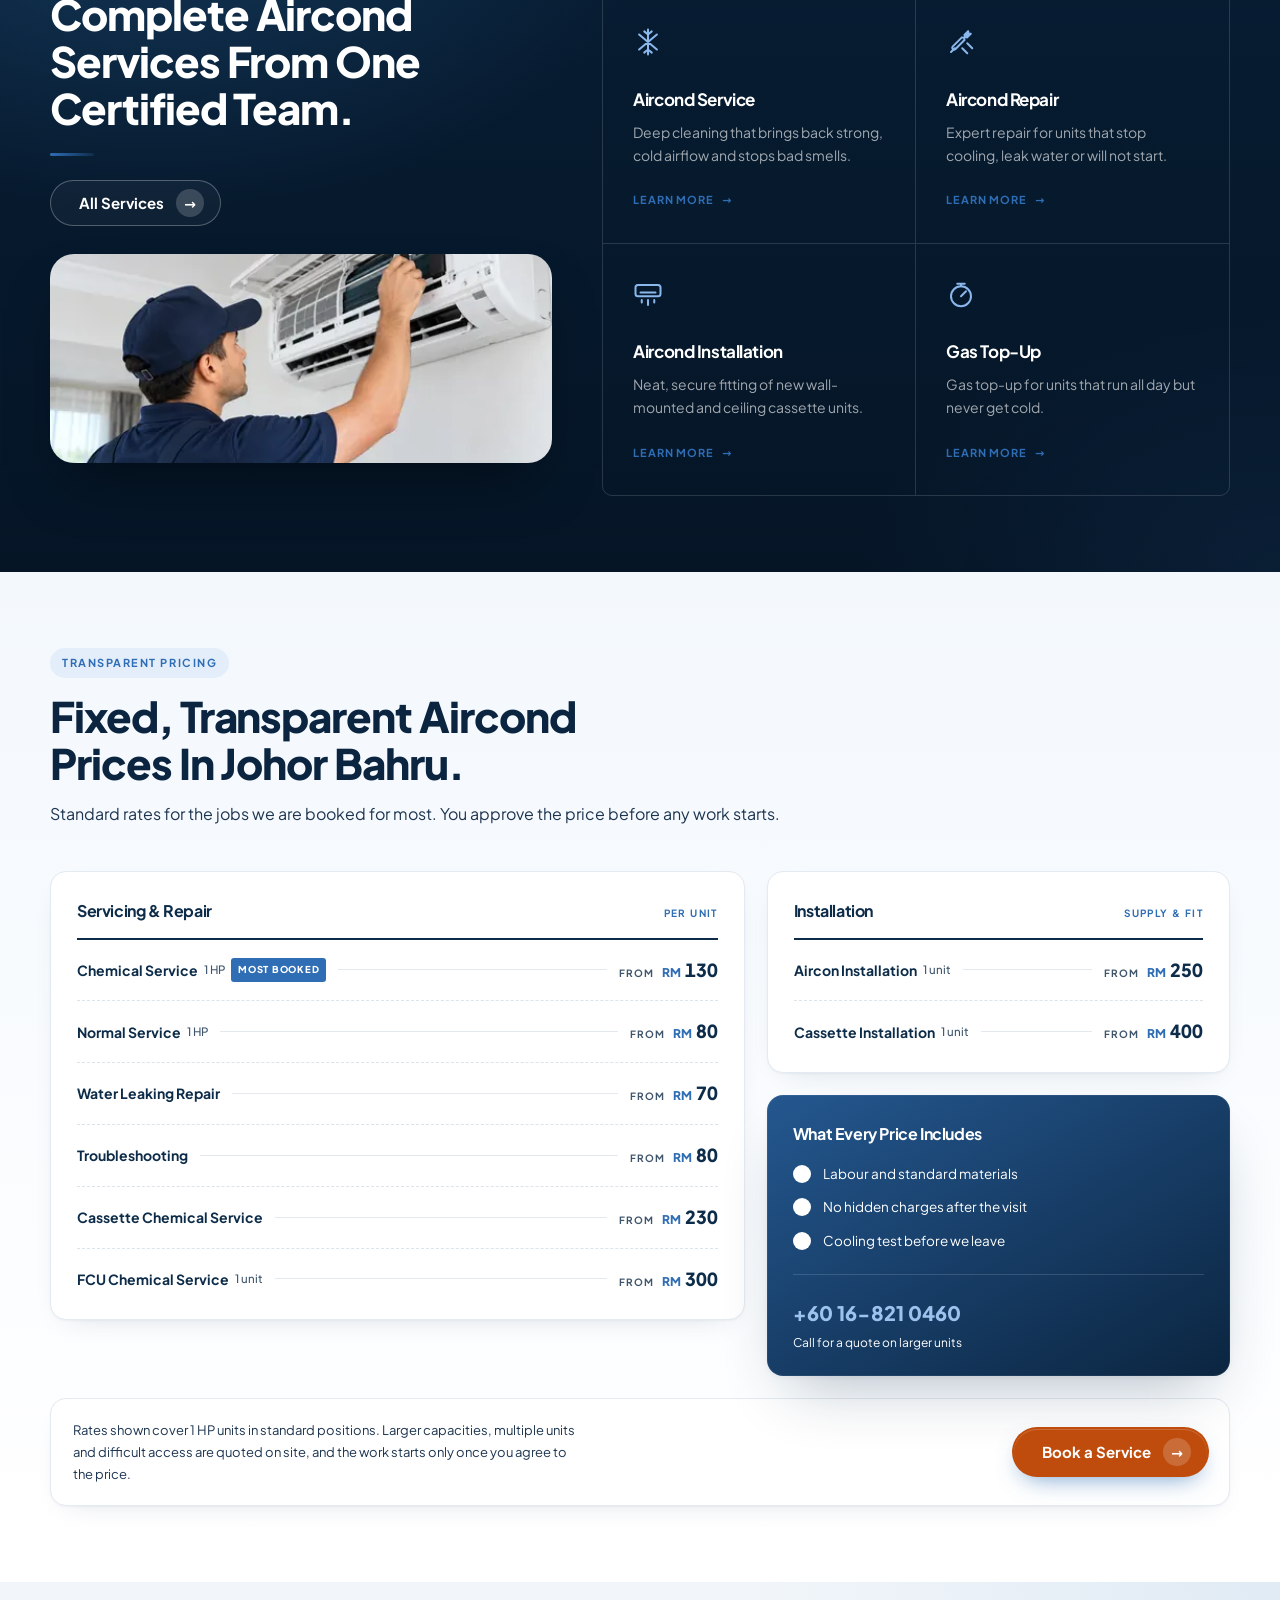
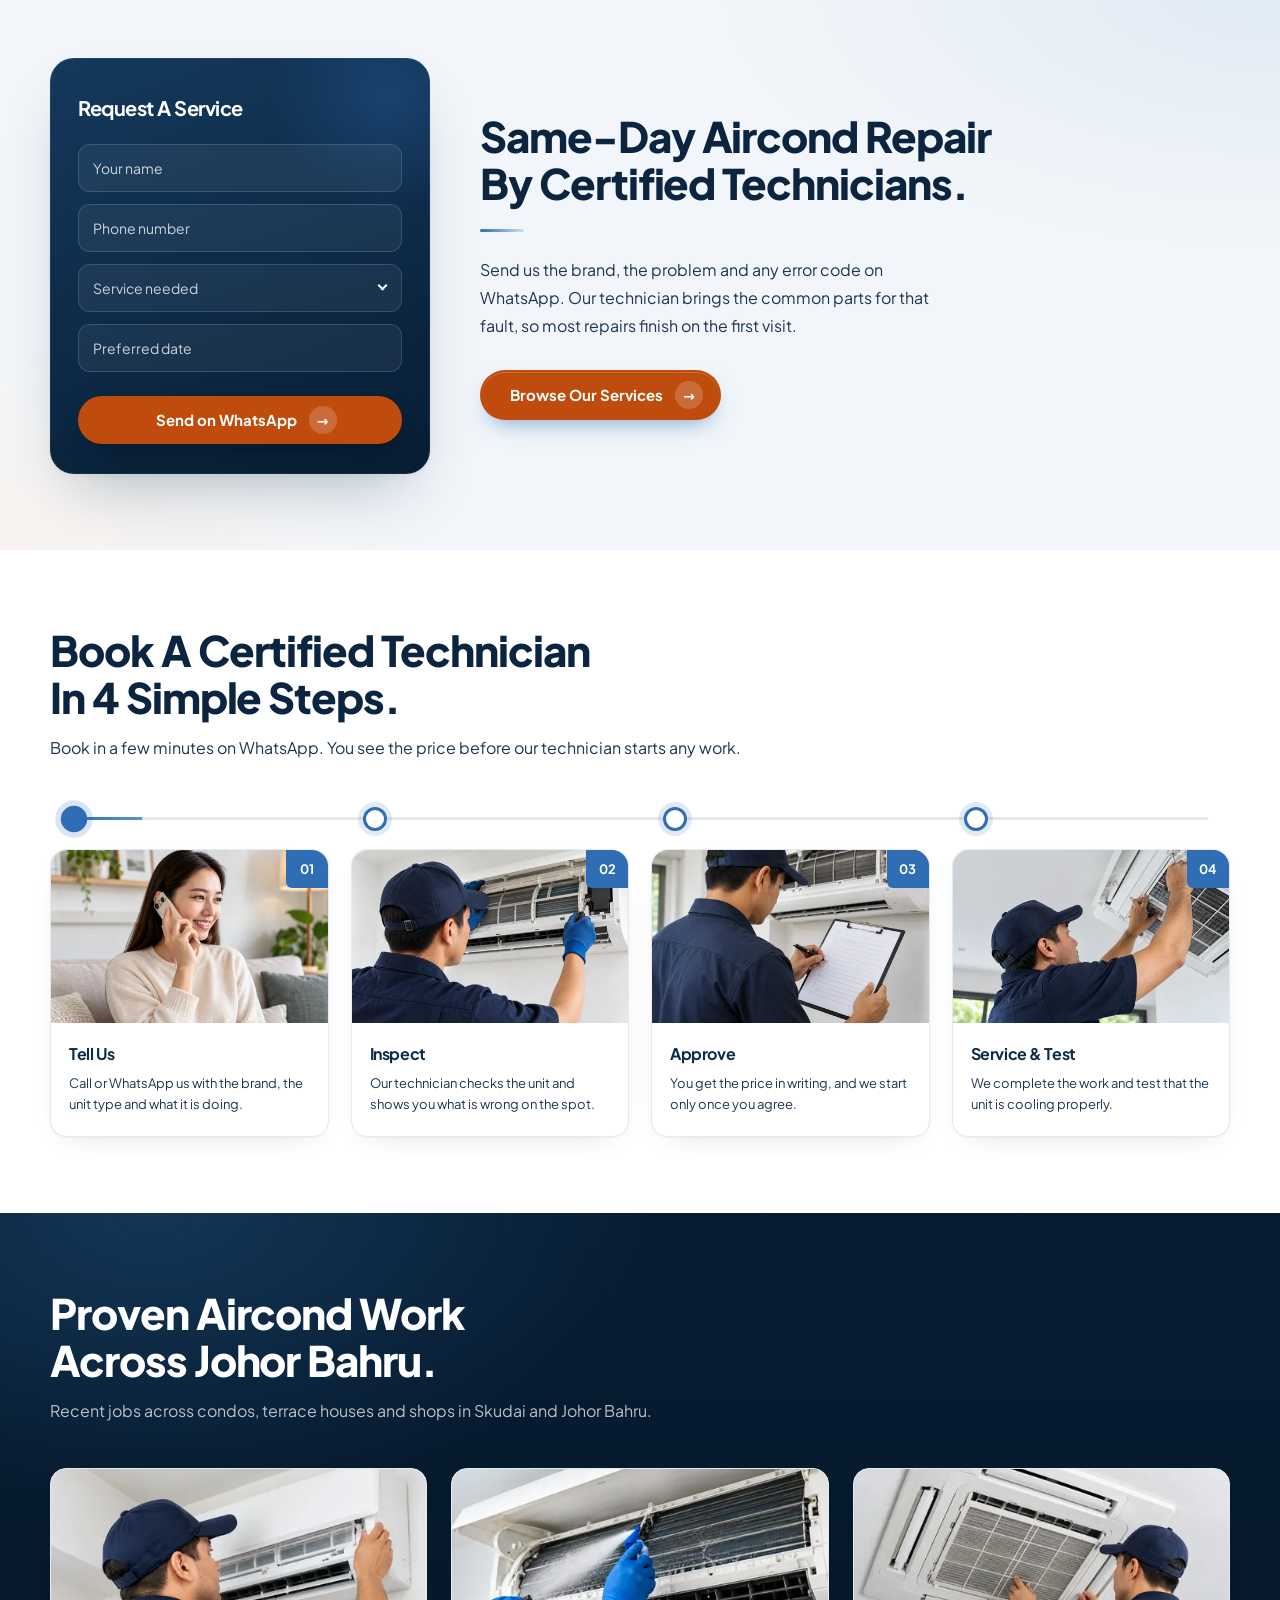
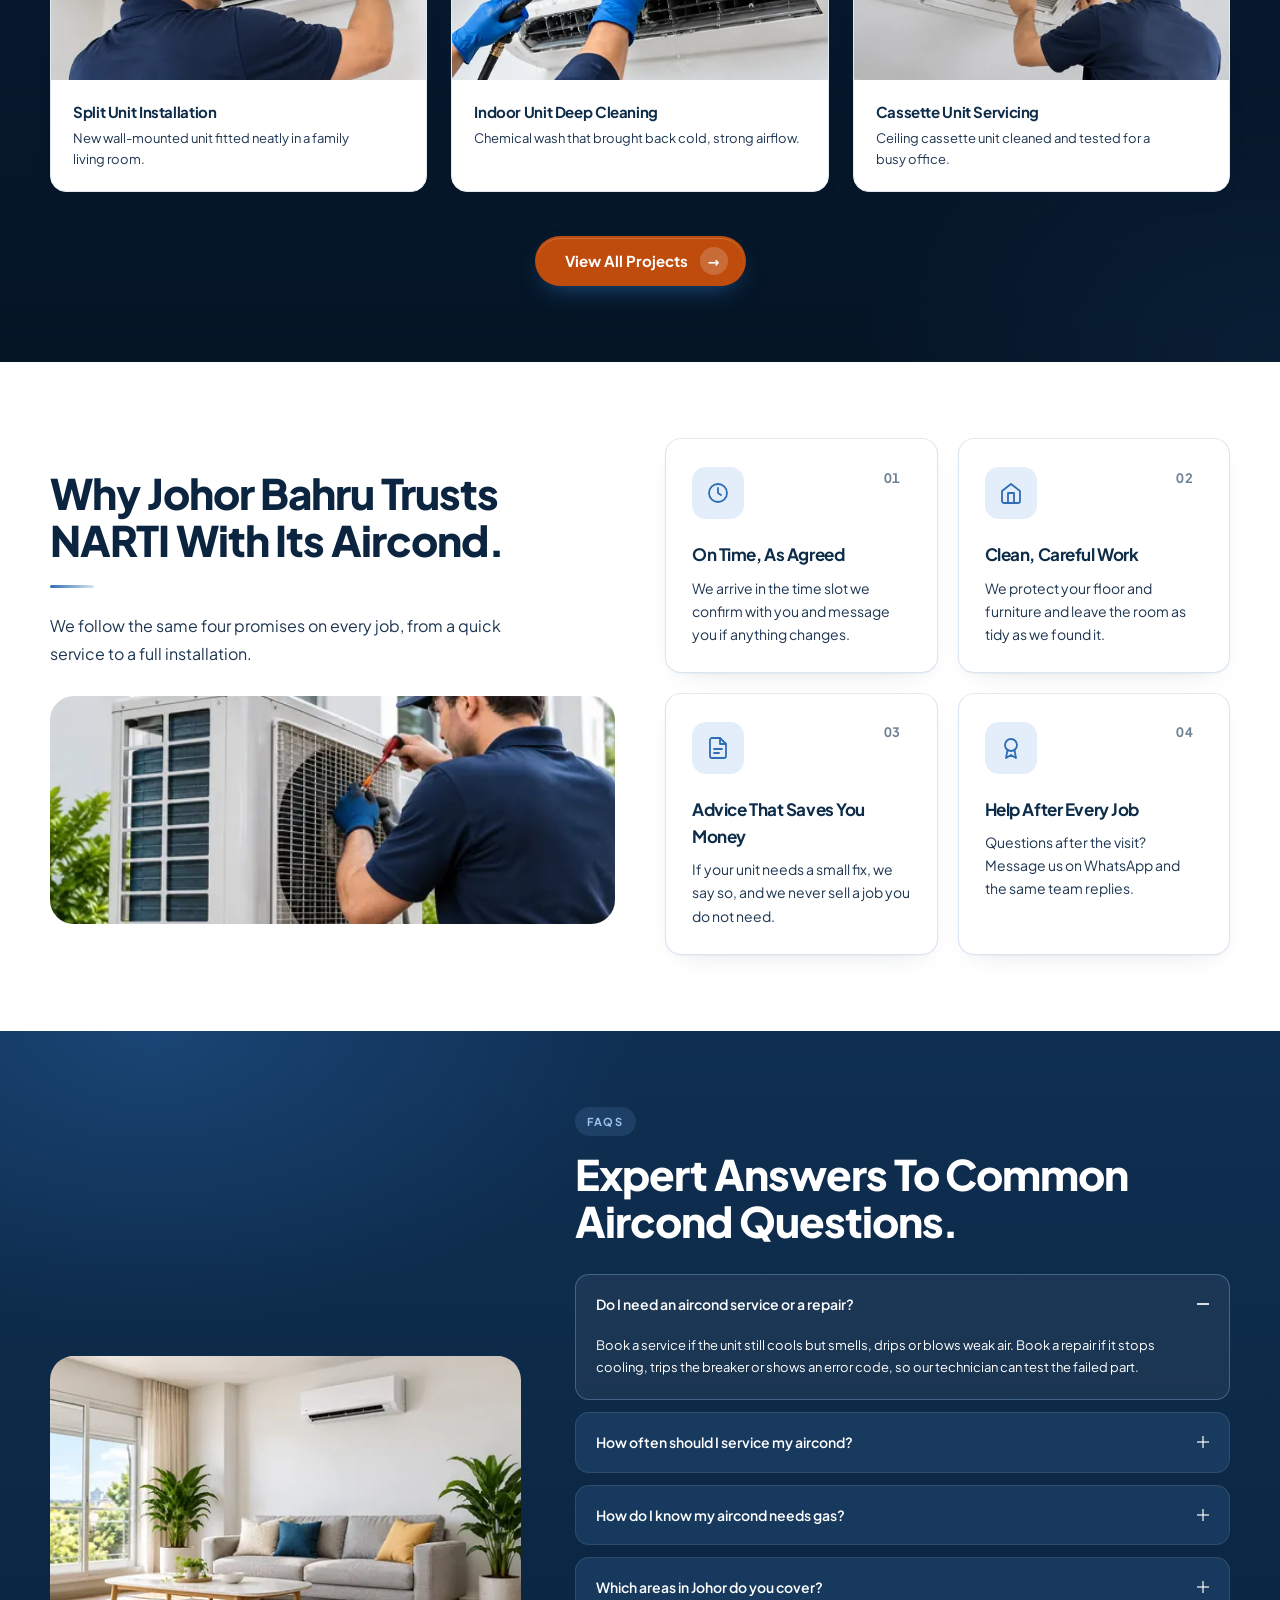
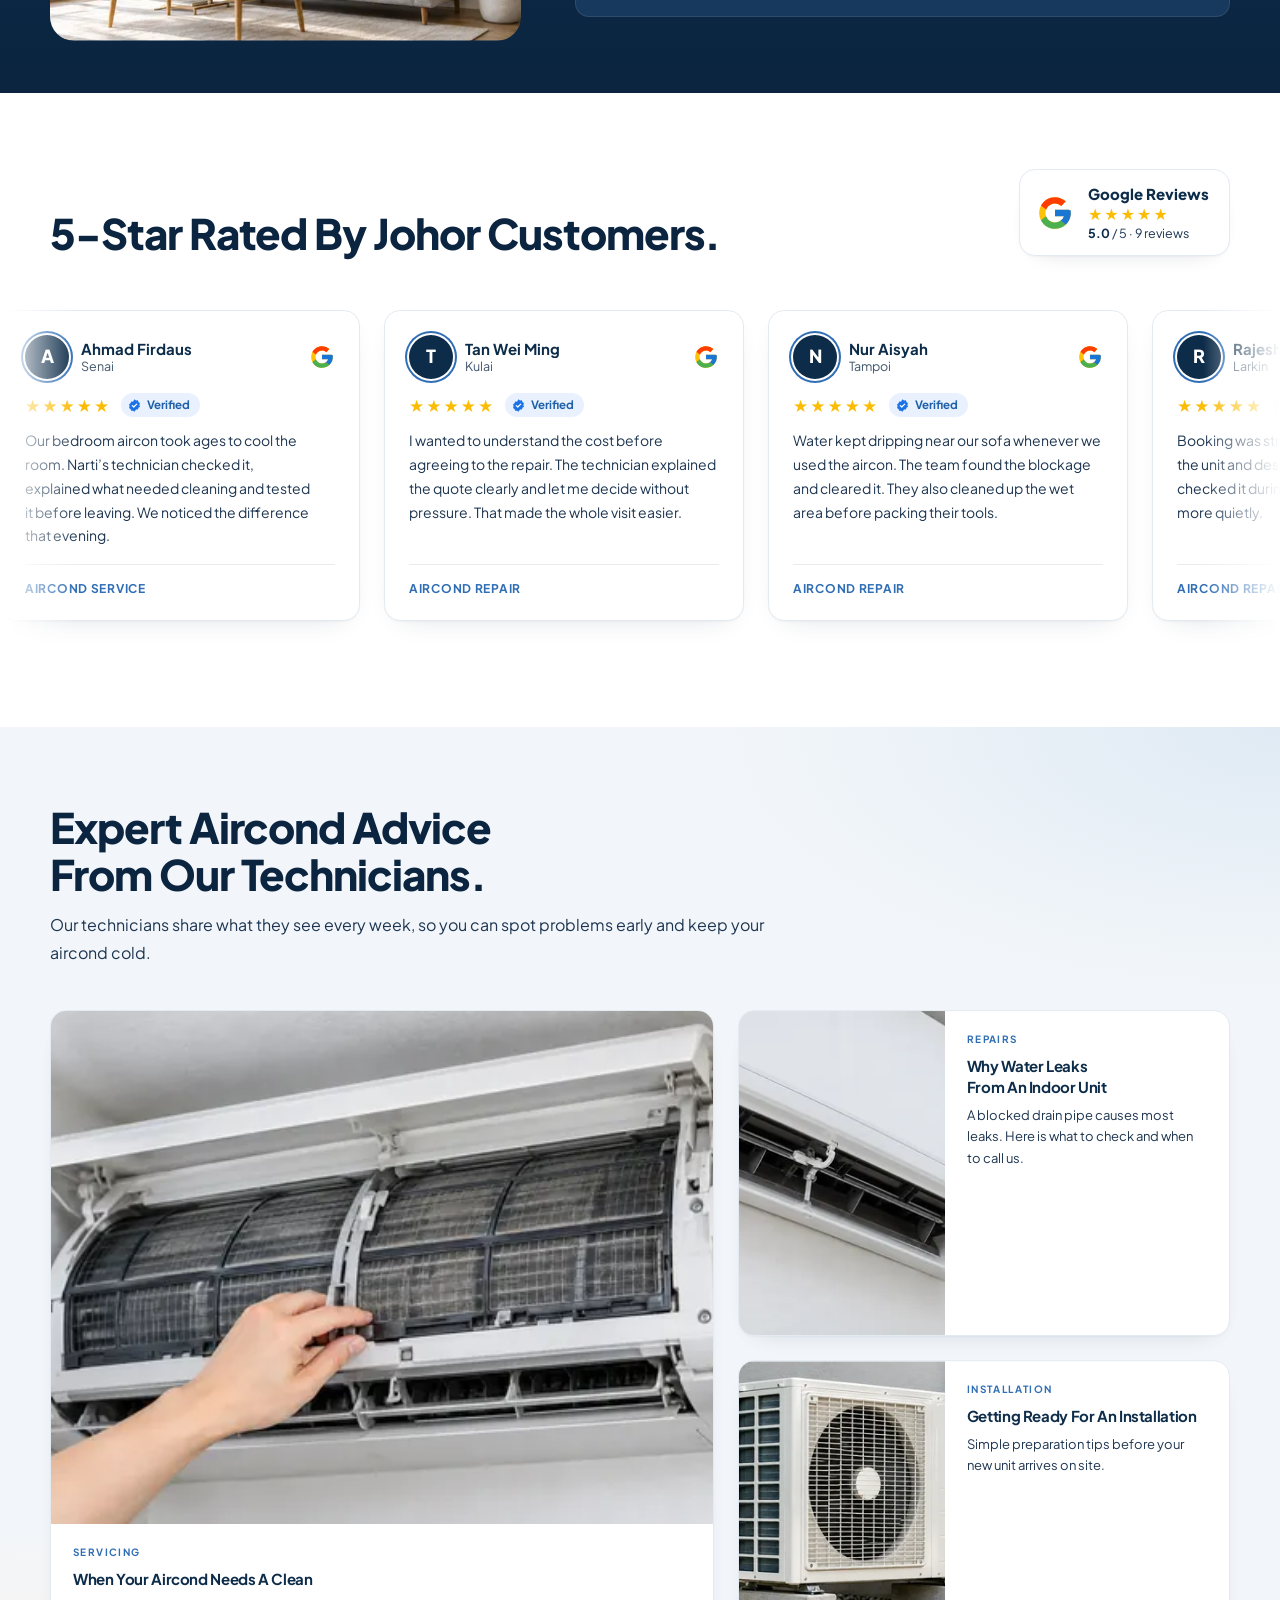
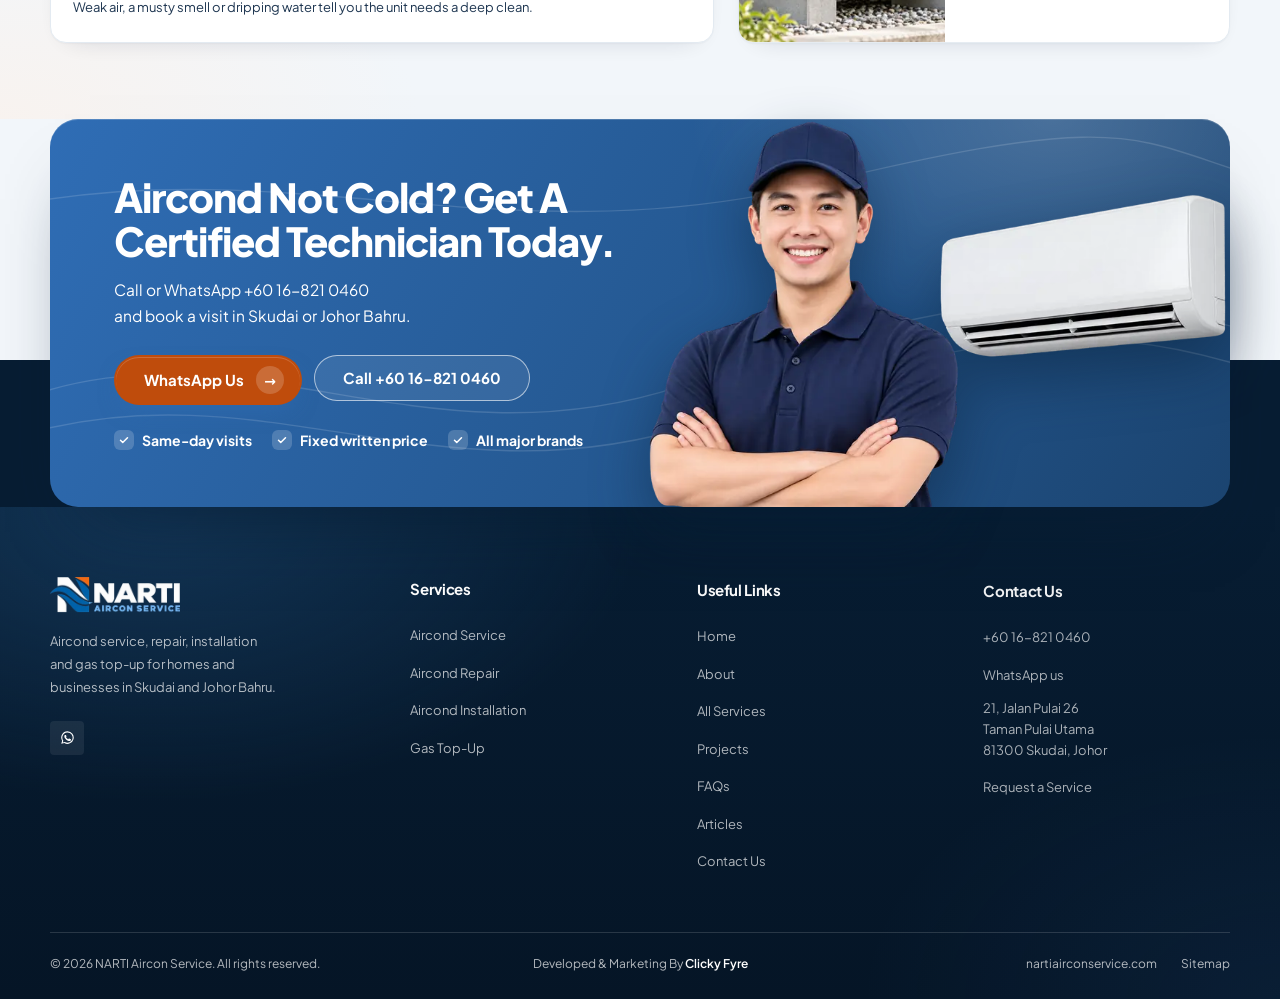
==== commit ef319fec: "Service hero: new 9-point USP list from the client Co-Authored-By: Claude Opus 5.5 <noreply@anthropi" ====
--- a/index.html
+++ b/index.html
@@ -28,7 +28,7 @@
   <link rel="preload" href="/assets/fonts/plus-jakarta-sans-latin.woff2" as="font" type="font/woff2" crossorigin>
 
   <link rel="preload" as="image" href="assets/images/hero/technician-with-gauges.webp" imagesrcset="assets/images/hero/technician-with-gauges-480.webp 480w, assets/images/hero/technician-with-gauges-800.webp 800w, assets/images/hero/technician-with-gauges.webp 1200w" imagesizes="(max-width: 991px) calc(100vw - 32px), 55vw">
-  <link rel="stylesheet" href="assets/css/style.min.css?v=466c1bbd">
+  <link rel="stylesheet" href="assets/css/style.min.css?v=1553a2db">
 
   <script type="application/ld+json">
 {
--- a/assets/css/style.min.css
+++ b/assets/css/style.min.css
@@ -1 +1 @@
-@font-face{font-family: 'Plus Jakarta Sans';font-style: normal;font-weight: 400 800;font-display: swap;src: url(/assets/fonts/plus-jakarta-sans-latin-ext.woff2) format('woff2');unicode-range: U+0100-02BA,U+02BD-02C5,U+02C7-02CC,U+02CE-02D7,U+02DD-02FF,U+0304,U+0308,U+0329,U+1D00-1DBF,U+1E00-1E9F,U+1EF2-1EFF,U+2020,U+20A0-20AB,U+20AD-20C4,U+2113,U+2C60-2C7F,U+A720-A7FF}@font-face{font-family: 'Plus Jakarta Sans';font-style: normal;font-weight: 400 800;font-display: swap;src: url(/assets/fonts/plus-jakarta-sans-latin.woff2) format('woff2');unicode-range: U+0000-00FF,U+0131,U+0152-0153,U+02BB-02BC,U+02C6,U+02DA,U+02DC,U+0304,U+0308,U+0329,U+2000-206F,U+20AC,U+2122,U+2191,U+2193,U+2212,U+2215,U+FEFF,U+FFFD}:root{--navy: #0d2c49;--navy-2: #173a5e;--navy-line: rgba(255,255,255,0.14);--orange: #f37021;--orange-dark: #dc5f12;--orange-soft: #fdeee4;--blue: #2f6db5;--blue-soft: #eef5fc;--light: #f1f6fa;--ink: #0f2a47;--text: #5b6b7c;--muted: #8a99a8;--border: #e3e9ef;--white: #ffffff;--font: "Inter",system-ui,-apple-system,"Segoe UI",Roboto,Arial,sans-serif;--container: 1140px;--radius: 6px;--shadow: 0 10px 30px rgba(13,44,73,0.08);--header-h: 76px}*,*::before,*::after{box-sizing: border-box}html{scroll-behavior: smooth;scroll-padding-top: var(--header-h)}body{margin: 0;font-family: var(--font);font-size: 16px;line-height: 1.6;color: var(--text);background: var(--white);-webkit-font-smoothing: antialiased;overflow-x: hidden}img{display: block;max-width: 100%;height: auto}a{color: inherit;text-decoration: none}ul{list-style: none;margin: 0;padding: 0}h1,h2,h3,p{margin: 0}button,input,select{font: inherit}.sr-only{position: absolute;width: 1px;height: 1px;padding: 0;margin: -1px;overflow: hidden;clip: rect(0,0,0,0);white-space: nowrap;border: 0}.container{width: 100%;max-width: calc(var(--container) + 48px);margin: 0 auto;padding: 0 24px}.eyebrow{font-size: 12px;font-weight: 700;letter-spacing: 0.16em;text-transform: uppercase;color: var(--orange);margin-bottom: 14px}.section-title{font-size: clamp(30px,3.4vw,42px);line-height: 1.15;font-weight: 800;letter-spacing: -0.02em;color: var(--ink)}.divider{display: block;width: 48px;height: 3px;border-radius: 3px;background: var(--orange);margin: 22px 0 24px}.text{font-size: 16px;line-height: 1.75;color: var(--text);max-width: 480px}.btn{display: inline-flex;align-items: center;justify-content: center;gap: 10px;height: 50px;padding: 0 28px;border-radius: var(--radius);border: 2px solid transparent;font-size: 15px;font-weight: 600;cursor: pointer;white-space: nowrap;transition: background-color .2s,color .2s,border-color .2s,transform .2s,box-shadow .2s}.btn__arrow{transition: transform .2s}.btn:hover .btn__arrow{transform: translateX(4px)}.btn--primary{background: var(--orange);color: var(--white);box-shadow: 0 8px 20px rgba(47,109,181,.25)}.btn--primary:hover{background: var(--orange-dark)}.btn--outline{border-color: var(--orange);color: var(--orange);background: transparent}.btn--outline:hover{background: var(--orange);color: var(--white)}.btn--ghost{border-color: rgba(255,255,255,.45);color: var(--white);background: transparent;height: 46px}.btn--ghost:hover{background: var(--white);color: var(--navy);border-color: var(--white)}.btn--white{background: var(--white);color: var(--orange)}.btn--white:hover{background: var(--navy);color: var(--white)}.btn--sm{height: 46px;padding: 0 24px;font-size: 14px}.btn--block{width: 100%}.link-more{display: inline-flex;gap: 8px;font-size: 11px;font-weight: 700;letter-spacing: .14em;text-transform: uppercase;color: var(--orange)}.link-more span{transition: transform .2s}.link-more:hover span{transform: translateX(4px)}.section{padding: 110px 0}.section--navy{background: var(--navy)}.section--navy .section-title{color: var(--white)}.section--light{background: var(--light)}.section-head{display: flex;justify-content: space-between;align-items: flex-end;gap: 40px;margin-bottom: 48px}.section-head__text{max-width: 300px;font-size: 15px;line-height: 1.7;color: var(--text)}.section--navy .section-head__text{color: rgba(255,255,255,.72)}.header{position: sticky;top: 0;z-index: 100;background: var(--white);transition: box-shadow .25s}.header.is-scrolled{box-shadow: 0 4px 20px rgba(13,44,73,.08)}.header__inner{display: flex;align-items: center;height: var(--header-h);gap: 40px}.header__logo img{width: 150px;height: auto}.nav{flex: 1}.nav__list{display: flex;gap: 34px}.nav__link{position: relative;font-size: 14px;font-weight: 600;color: var(--ink);padding: 6px 0;transition: color .2s}.nav__link::after{content: "";position: absolute;left: 0;right: 0;bottom: -2px;height: 2px;background: var(--orange);transform: scaleX(0);transition: transform .25s}.nav__link:hover,.nav__link.is-active{color: var(--blue)}.nav__link.is-active::after,.nav__link:hover::after{transform: scaleX(1)}.nav__cta{display: none}.header__right{display: flex;align-items: center;gap: 28px}.header__phone{display: flex;flex-direction: column;line-height: 1.3}.header__phone strong{font-size: 14px;font-weight: 700;color: var(--ink)}.header__phone span{font-size: 12px;color: var(--muted)}.nav-toggle{display: none;width: 44px;height: 44px;margin-left: auto;border: 0;background: transparent;cursor: pointer;padding: 10px}.nav-toggle span{display: block;height: 2px;background: var(--ink);border-radius: 2px;margin: 5px 0;transition: transform .25s,opacity .25s}.nav-toggle[aria-expanded="true"] span:nth-child(1){transform: translateY(7px) rotate(45deg)}.nav-toggle[aria-expanded="true"] span:nth-child(2){opacity: 0}.nav-toggle[aria-expanded="true"] span:nth-child(3){transform: translateY(-7px) rotate(-45deg)}.hero{position: relative;min-height: 560px;background: linear-gradient(135deg,#f9fbfe 0%,#eef4fa 100%);overflow: hidden}.hero__inner{position: relative;z-index: 2;display: flex;align-items: center;min-height: 560px}.hero__content{max-width: 50%;padding: 70px 40px 70px 0}.hero__title{font-size: clamp(36px,3.7vw,52px);line-height: 1.1;font-weight: 800;letter-spacing: -0.025em;color: var(--ink)}.hero__text{font-size: 16px;line-height: 1.8;color: var(--text);max-width: 400px}.hero__actions{display: flex;flex-wrap: wrap;gap: 14px;margin-top: 34px}.hero__visual{position: absolute;top: 0;right: 0;bottom: 0;width: 50%;background: var(--navy);clip-path: polygon(10% 0,100% 0,100% 100%,0 100%,0 26%);overflow: hidden}.hero__stripe{position: absolute;inset: 0;background: var(--orange);clip-path: polygon(0 26%,10% 0,20% 0,88% 100%,60% 100%,0 46%)}.hero__img{position: absolute;bottom: 0;left: 0;width: 108%;max-width: none;height: 100%;object-fit: cover;object-position: left bottom}.stats{background: var(--navy)}.stats__grid{display: grid;grid-template-columns: repeat(4,1fr);padding-top: 26px;padding-bottom: 26px}.stat{display: flex;align-items: center;gap: 14px}.stat__num{font-size: 30px;font-weight: 800;color: var(--orange);letter-spacing: -.02em;line-height: 1}.stat__label{font-size: 12px;line-height: 1.45;color: rgba(255,255,255,.75)}.about__grid{display: grid;grid-template-columns: 1fr 1fr;gap: 60px;align-items: center}.checklist{margin: 26px 0 34px;display: grid;gap: 14px}.checklist li{position: relative;padding-left: 34px;font-size: 15px;font-weight: 500;color: var(--ink)}.checklist li::before{content: "";position: absolute;left: 0;top: 50%;width: 20px;height: 20px;margin-top: -10px;border-radius: 50%;background: var(--orange) url("data:image/svg+xml,%3Csvg xmlns='http://www.w3.org/2000/svg' viewBox='0 0 24 24' fill='none' stroke='white' stroke-width='3.5' stroke-linecap='round' stroke-linejoin='round'%3E%3Cpath d='M5 12.5l4.5 4.5L19 7.5'/%3E%3C/svg%3E") center / 11px no-repeat}.about__collage{position: relative;width: 100%;max-width: 440px;aspect-ratio: 440 / 320;margin-left: auto;margin-right: 30px}.about__img{position: absolute;object-fit: cover;border: 3px solid var(--white);box-shadow: var(--shadow)}.about__img--main{left: 13%;top: 0;width: 55%;height: 67%;z-index: 2}.about__img--tr{left: 69%;top: 13%;width: 31%;height: 42%;z-index: 1;object-position: 70% center}.about__img--bl{left: 0;top: 58%;width: 41%;height: 42%;z-index: 3}.about__img--br{left: 52%;top: 55%;width: 48%;height: 45%;z-index: 3}.about__deco{position: absolute;background: var(--blue-soft);z-index: 0}.about__deco--1{left: 0;top: 32%;width: 16%;height: 24%;background: #dcebfa}.about__deco--2{left: 67%;top: 0;width: 29%;height: 16%;background: #dcebfa}.about__deco--3{left: 40%;top: 68%;width: 14%;height: 24%;background: #dcebfa}.services__grid{display: grid;grid-template-columns: 0.8fr 1fr;gap: 50px;align-items: start}.services__intro .btn{margin-bottom: 28px}.services__img{border-radius: var(--radius);overflow: hidden;border-bottom: 3px solid var(--orange)}.services__img img{width: 100%;aspect-ratio: 420 / 175;object-fit: cover;object-position: center 35%}.services__cards{display: grid;grid-template-columns: repeat(3,1fr);border: 1px solid var(--navy-line);border-radius: var(--radius);overflow: hidden}.service-card{padding: 30px 24px 28px;border-right: 1px solid var(--navy-line);border-bottom: 1px solid var(--navy-line);transition: background-color .25s}.service-card:nth-child(3n){border-right: 0}.service-card:nth-last-child(-n+3){border-bottom: 0}.service-card:hover{background: rgba(255,255,255,.04)}.service-card__icon{width: 30px;height: 30px;fill: none;stroke: var(--orange);stroke-width: 1.6;stroke-linecap: round;stroke-linejoin: round;margin-bottom: 22px}.service-card__title{font-size: 15px;font-weight: 700;color: var(--white);margin-bottom: 8px}.service-card__text{font-size: 13px;line-height: 1.65;color: rgba(255,255,255,.62);margin-bottom: 18px;min-height: 43px}.request__grid{display: grid;grid-template-columns: 380px 1fr;gap: 50px;align-items: center}.request-form{background: var(--orange);border-radius: 8px;padding: 34px 28px 30px;display: grid;gap: 12px;box-shadow: 0 20px 40px rgba(47,109,181,.2)}.request-form__title{font-size: 20px;font-weight: 700;color: var(--white);margin-bottom: 8px}.field{width: 100%;height: 42px;padding: 0 14px;border-radius: 4px;border: 1px solid rgba(255,255,255,.28);background: rgba(255,255,255,.16);color: var(--white);font-size: 13px;outline: none;transition: border-color .2s,background-color .2s;-webkit-appearance: none;appearance: none}.field::placeholder{color: rgba(255,255,255,.78)}.field:focus{border-color: var(--white);background: rgba(255,255,255,.24)}.field.is-invalid{border-color: var(--navy)}.field-select{position: relative}.field-select::after{content: "";position: absolute;right: 16px;top: 50%;width: 7px;height: 7px;margin-top: -6px;border-right: 2px solid var(--white);border-bottom: 2px solid var(--white);transform: rotate(45deg);pointer-events: none}select.field{cursor: pointer}select.field:invalid{color: rgba(255,255,255,.78)}select.field option{color: var(--ink)}input[type="date"].field::-webkit-calendar-picker-indicator{filter: invert(1);cursor: pointer}.request-form .btn{margin-top: 12px;height: 48px}.request-form__msg{font-size: 13px;color: var(--white);min-height: 0}.request-form__msg:empty{display: none}.request__content .text{margin-bottom: 30px}.steps__grid{display: grid;grid-template-columns: repeat(4,1fr);gap: 22px}.step__media{position: relative;border-radius: 4px;overflow: hidden;margin-bottom: 20px}.step__media img{width: 100%;aspect-ratio: 240 / 150;object-fit: cover;transition: transform .5s}.step:hover .step__media img{transform: scale(1.05)}.step__num{position: absolute;top: 0;right: 0;min-width: 42px;height: 38px;display: grid;place-items: center;background: var(--orange);color: var(--white);font-size: 13px;font-weight: 700;border-radius: 0 4px 0 6px}.step__title{font-size: 16px;font-weight: 700;color: var(--ink);margin-bottom: 6px}.step__text{font-size: 13px;line-height: 1.65;color: var(--text)}.work__grid{display: grid;grid-template-columns: repeat(3,1fr);gap: 24px}.work-card{background: var(--white);border-radius: 4px;overflow: hidden;transition: transform .3s,box-shadow .3s}.work-card:hover{transform: translateY(-6px);box-shadow: 0 20px 40px rgba(0,0,0,.25)}.work-card img{width: 100%;aspect-ratio: 320 / 180;object-fit: cover}.work-card__body{padding: 20px 22px 22px;border-left: 3px solid var(--orange)}.work-card__title{font-size: 15px;font-weight: 700;color: var(--ink);margin-bottom: 4px}.work-card__text{font-size: 13px;color: var(--text)}.why__grid{display: grid;grid-template-columns: 1fr 1fr;gap: 50px;align-items: end}.why__content .text{margin-bottom: 28px}.why__img{border-radius: 4px;overflow: hidden}.why__img img{width: 100%;aspect-ratio: 460 / 185;object-fit: cover;object-position: center 40%}.why__cards{display: grid;grid-template-columns: 1fr 1fr;gap: 18px}.why-card{position: relative;background: var(--blue-soft);border-top: 3px solid var(--blue);border-radius: 4px;padding: 26px 22px 24px;transition: transform .3s,box-shadow .3s}.why-card:hover{transform: translateY(-4px);box-shadow: var(--shadow)}.why-card__num{position: absolute;top: 18px;right: 20px;font-size: 22px;font-weight: 800;color: #d6e4f3}.why-card__icon{width: 24px;height: 24px;fill: none;stroke: var(--blue);stroke-width: 1.7;stroke-linecap: round;stroke-linejoin: round;margin-bottom: 18px}.why-card__title{font-size: 15px;font-weight: 700;color: var(--ink);margin-bottom: 6px}.why-card__text{font-size: 13px;line-height: 1.65;color: var(--text)}.faq__grid{display: grid;grid-template-columns: 0.72fr 1fr;gap: 54px;align-items: end}.faq__img{border-radius: 4px;overflow: hidden}.faq__img img{width: 100%;aspect-ratio: 380 / 230;object-fit: cover}.faq__content .section-title{margin-bottom: 30px}.accordion{display: grid;gap: 12px}.accordion__item{background: var(--navy-2);border: 1px solid var(--navy-line);border-radius: 4px;transition: border-color .25s}.accordion__item.is-open{border-color: rgba(47,109,181,.55)}.accordion__btn{width: 100%;display: flex;align-items: center;justify-content: space-between;gap: 16px;padding: 18px 20px;background: none;border: 0;color: var(--white);font-size: 14px;font-weight: 600;text-align: left;cursor: pointer}.accordion__icon{position: relative;flex: 0 0 12px;width: 12px;height: 12px}.accordion__icon::before,.accordion__icon::after{content: "";position: absolute;left: 0;top: 50%;width: 12px;height: 2px;margin-top: -1px;background: rgba(255,255,255,.6);transition: transform .25s}.accordion__icon::after{transform: rotate(90deg)}.accordion__item.is-open .accordion__icon::after{transform: rotate(0)}.accordion__panel{display: grid;grid-template-rows: 0fr;transition: grid-template-rows .3s ease}.accordion__item.is-open .accordion__panel{grid-template-rows: 1fr}.accordion__panel>p{overflow: hidden;padding: 0 20px;font-size: 13px;line-height: 1.75;color: rgba(255,255,255,.68)}.accordion__item.is-open .accordion__panel>p{padding-bottom: 20px}.blog__grid{display: grid;grid-template-columns: repeat(3,1fr);gap: 24px}.post-card{background: var(--white);border: 1px solid var(--border);border-radius: 4px;overflow: hidden;transition: transform .3s,box-shadow .3s}.post-card:hover{transform: translateY(-6px);box-shadow: var(--shadow)}.post-card__media{display: block;overflow: hidden}.post-card__media img{width: 100%;aspect-ratio: 320 / 125;object-fit: cover;transition: transform .5s}.post-card:hover .post-card__media img{transform: scale(1.05)}.post-card__body{padding: 20px 22px 24px}.post-card__cat{display: block;font-size: 10px;font-weight: 700;letter-spacing: .14em;text-transform: uppercase;color: var(--blue);margin-bottom: 8px}.post-card__title{font-size: 15px;font-weight: 700;color: var(--ink);margin-bottom: 8px;line-height: 1.4}.post-card__title a:hover{color: var(--orange)}.post-card__text{font-size: 13px;line-height: 1.65;color: var(--text)}.cta{display: grid;grid-template-columns: 1fr 1fr;min-height: 340px}.cta__left{background: var(--orange);display: flex;align-items: center;justify-content: flex-end}.cta__content{width: 100%;max-width: calc(var(--container) / 2 + 24px);padding: 60px 40px 60px 24px}.cta__title{font-size: clamp(28px,3vw,36px);line-height: 1.15;font-weight: 800;letter-spacing: -.02em;color: var(--white);margin-bottom: 14px}.cta__text{font-size: 14px;line-height: 1.7;color: rgba(255,255,255,.88);margin-bottom: 26px}.cta__right{position: relative;background: linear-gradient(90deg,#f37021 0%,#f58a2f 100%);overflow: hidden}.cta__wave{position: absolute;left: 0;top: 0;width: 100%;height: calc(100% + 2px)}.cta__img{position: absolute;left: 0;bottom: 0;width: 100%;height: 100%;max-width: none;object-fit: cover;object-position: left top}.footer{background: var(--navy);color: rgba(255,255,255,.7);padding-top: 70px}.footer__grid{display: grid;grid-template-columns: 1.3fr 1fr 1fr 1fr;gap: 40px;padding-bottom: 60px}.footer__brand img{width: 130px;margin-bottom: 18px}.footer__brand p{font-size: 13px;line-height: 1.75;margin-bottom: 22px}.socials{display: flex;gap: 10px}.socials a{width: 34px;height: 34px;display: grid;place-items: center;border-radius: 4px;background: rgba(255,255,255,.08);transition: background-color .2s}.socials a:hover{background: var(--orange)}.socials svg{width: 15px;height: 15px;fill: var(--white)}.footer__col h3{font-size: 15px;font-weight: 700;color: var(--white);margin-bottom: 20px}.footer__col ul{display: grid;gap: 12px}.footer__col a{font-size: 13px;transition: color .2s}.footer__col a:hover{color: var(--orange)}.footer__bottom{display: flex;justify-content: space-between;align-items: center;gap: 20px;padding-top: 22px;padding-bottom: 26px;font-size: 12px;position: relative}.footer__bottom::before{content: "";position: absolute;top: 0;left: 24px;right: 24px;height: 1px;background: var(--navy-line)}.footer__bottom ul{display: flex;gap: 24px}.footer__bottom a:hover{color: var(--orange)}.reveal{opacity: 0;transform: translateY(24px);transition: opacity .7s ease,transform .7s ease}.reveal.is-visible{opacity: 1;transform: none}@media (prefers-reduced-motion: reduce){html{scroll-behavior: auto}.reveal{opacity: 1;transform: none;transition: none}*{transition-duration: 0s !important}}@media (max-width: 1140px){.header__phone{display: none}.nav__list{gap: 26px}}@media (max-width: 991px){:root{--header-h: 68px}.section{padding: 80px 0}.nav-toggle{display: block}.header__right{display: none}.nav{position: fixed;top: var(--header-h);left: 0;right: 0;background: var(--white);padding: 12px 24px 28px;box-shadow: 0 20px 30px rgba(13,44,73,.12);transform: translateY(-12px);opacity: 0;visibility: hidden;transition: opacity .25s,transform .25s,visibility .25s}.nav.is-open{opacity: 1;visibility: visible;transform: none}.nav__list{flex-direction: column;gap: 0}.nav__link{display: block;padding: 14px 0;border-bottom: 1px solid var(--border)}.nav__link::after{display: none}.nav__cta{display: inline-flex;width: 100%;margin-top: 20px}.hero,.hero__inner{min-height: 0}.hero__content{max-width: 560px;padding: 60px 0 40px}.hero__visual{position: relative;width: 100%;height: 380px;clip-path: polygon(0 12%,100% 0,100% 100%,0 100%)}.hero__img{width: 100%;object-position: center bottom}.stats__grid{grid-template-columns: repeat(2,1fr);gap: 22px;padding-top: 30px;padding-bottom: 30px}.about__grid,.services__grid,.request__grid,.why__grid,.faq__grid{grid-template-columns: 1fr}.about__collage{margin: 10px auto 0}.services__cards{grid-template-columns: repeat(2,1fr)}.service-card:nth-child(3n){border-right: 1px solid var(--navy-line)}.service-card:nth-child(2n){border-right: 0}.service-card:nth-last-child(-n+3){border-bottom: 1px solid var(--navy-line)}.service-card:nth-last-child(-n+2){border-bottom: 0}.request__grid{max-width: 560px}.request-form{order: 2}.faq__img{order: 2}.steps__grid{grid-template-columns: repeat(2,1fr);row-gap: 36px}.work__grid,.blog__grid{grid-template-columns: repeat(2,1fr)}.cta{grid-template-columns: 1fr}.cta__left{justify-content: flex-start}.cta__right{height: 320px}.cta__img{object-position: center top}.footer__grid{grid-template-columns: 1fr 1fr}}@media (max-width: 640px){.section{padding: 64px 0}.container{padding-left: 16px;padding-right: 16px}.footer__bottom::before{left: 16px;right: 16px}.section-head{flex-direction: column;align-items: flex-start;gap: 16px;margin-bottom: 32px}.hero__actions .btn{flex: 1 1 auto}.hero__visual{height: 280px}.stat__num{font-size: 24px}.services__cards{grid-template-columns: 1fr}.service-card{border-right: 0 !important;border-bottom: 1px solid var(--navy-line) !important}.service-card:last-child{border-bottom: 0 !important}.steps__grid,.work__grid,.blog__grid,.why__cards{grid-template-columns: 1fr}.request-form{padding: 28px 20px}.cta__content{padding: 56px 16px}.cta__right{height: 240px}.footer__grid{grid-template-columns: 1fr;gap: 32px}.footer__bottom{flex-direction: column;text-align: center}}.nav__item--dropdown{position: relative}.nav__caret{display: inline-block;width: 6px;height: 6px;margin-left: 4px;border-right: 1.5px solid currentColor;border-bottom: 1.5px solid currentColor;transform: translateY(-3px) rotate(45deg)}.dropdown{position: absolute;top: calc(100% + 14px);left: -18px;min-width: 230px;padding: 10px 0;background: var(--white);border-top: 3px solid var(--orange);border-radius: 0 0 var(--radius) var(--radius);box-shadow: 0 18px 40px rgba(13,44,73,.14);opacity: 0;visibility: hidden;transform: translateY(8px);transition: opacity .2s,transform .2s,visibility .2s;z-index: 10}.dropdown::before{content: "";position: absolute;left: 0;right: 0;top: -17px;height: 14px}.nav__item--dropdown:hover .dropdown,.nav__item--dropdown:focus-within .dropdown{opacity: 1;visibility: visible;transform: none}.dropdown a{display: block;padding: 10px 20px;font-size: 14px;font-weight: 500;color: var(--ink);transition: color .2s,background-color .2s}.dropdown a:hover,.dropdown a.is-current{color: var(--orange);background: var(--orange-soft)}.services__cards--4{grid-template-columns: repeat(2,1fr)}.services__cards--4 .service-card{padding: 36px 30px 32px}.services__cards--4 .service-card:nth-child(3n){border-right: 1px solid var(--navy-line)}.services__cards--4 .service-card:nth-child(2n){border-right: 0}.services__cards--4 .service-card:nth-last-child(-n+3){border-bottom: 1px solid var(--navy-line)}.services__cards--4 .service-card:nth-last-child(-n+2){border-bottom: 0}.services__cards--4 .service-card__title{font-size: 17px}.services__cards--4 .service-card__text{font-size: 14px;min-height: 0}a.service-card{display: block}a.service-card:hover .link-more span{transform: translateX(4px)}.page-hero{background: var(--navy);padding: 70px 0 80px;overflow: hidden}.page-hero__grid{display: grid;grid-template-columns: 1.05fr 1fr;gap: 60px;align-items: center}.breadcrumb{display: flex;flex-wrap: wrap;gap: 8px;font-size: 13px;color: rgba(255,255,255,.6);margin-bottom: 26px}.breadcrumb a:hover{color: var(--orange)}.breadcrumb [aria-current]{color: var(--white)}.page-hero__title{font-size: clamp(32px,3.6vw,46px);line-height: 1.12;font-weight: 800;letter-spacing: -0.02em;color: var(--white)}.page-hero__text{font-size: 16px;line-height: 1.75;color: rgba(255,255,255,.78);max-width: 520px}.page-hero__text + .page-hero__text{margin-top: 14px}.page-hero__media{position: relative;border-radius: var(--radius);overflow: hidden;border-bottom: 4px solid var(--orange);box-shadow: 0 30px 60px rgba(0,0,0,.3)}.page-hero__media img{width: 100%;aspect-ratio: 3 / 2;object-fit: cover}.page-hero__media--cutout{background: linear-gradient(135deg,var(--orange) 0 45%,var(--navy-2) 45%)}.page-hero__media--cutout img{object-fit: contain;object-position: center bottom}.symptoms__grid{display: grid;grid-template-columns: repeat(3,1fr);gap: 16px}.symptom{display: flex;align-items: flex-start;gap: 14px;background: var(--white);border: 1px solid var(--border);border-left: 3px solid var(--orange);border-radius: 4px;padding: 20px 20px;font-size: 15px;font-weight: 500;line-height: 1.5;color: var(--ink)}.symptom svg{flex: 0 0 22px;width: 22px;height: 22px;padding: 4px;border-radius: 50%;background: var(--orange);fill: none;stroke: var(--white);stroke-width: 3.5;stroke-linecap: round;stroke-linejoin: round}.included__grid{display: grid;grid-template-columns: 0.9fr 1.1fr;gap: 60px;align-items: center}.included__media{border-radius: var(--radius);overflow: hidden;box-shadow: var(--shadow)}.included__media img{width: 100%;aspect-ratio: 4 / 5;object-fit: cover}.included__content .text{margin-bottom: 28px}.packages{display: grid;gap: 18px}.packages--2{grid-template-columns: 1fr 1fr}.package{background: var(--blue-soft);border-top: 3px solid var(--blue);border-radius: 4px;padding: 24px 22px}.package__title{font-size: 16px;font-weight: 700;color: var(--ink);margin-bottom: 16px}.checklist--tight{margin: 0;gap: 12px}.checklist--tight li{font-size: 14px;line-height: 1.5;padding-left: 30px}.checklist--tight li::before{top: 1px;margin-top: 0;width: 18px;height: 18px;background-size: 10px}.service-links{display: grid;grid-template-columns: repeat(3,1fr);gap: 22px}.service-link{display: block;background: var(--white);border: 1px solid var(--border);border-radius: 4px;padding: 30px 26px;transition: transform .3s,box-shadow .3s,border-color .3s}.service-link:hover{transform: translateY(-6px);box-shadow: var(--shadow);border-color: transparent}.service-link:hover .link-more span{transform: translateX(4px)}.service-link__icon{width: 30px;height: 30px;fill: none;stroke: var(--orange);stroke-width: 1.6;stroke-linecap: round;stroke-linejoin: round;margin-bottom: 18px}.service-link__title{font-size: 17px;font-weight: 700;color: var(--ink);margin-bottom: 8px}.service-link__text{font-size: 14px;line-height: 1.65;color: var(--text);margin-bottom: 16px}.footer__contact a{line-height: 1.6;display: inline-block}.accordion__panel a{color: var(--orange);text-decoration: underline}.wa-float{position: fixed;right: 22px;bottom: 22px;z-index: 90;width: 56px;height: 56px;display: grid;place-items: center;border-radius: 50%;background: #25d366;box-shadow: 0 10px 25px rgba(0,0,0,.22);transition: transform .2s}.wa-float:hover{transform: scale(1.08)}.wa-float svg{width: 28px;height: 28px;fill: var(--white)}@media (max-width: 991px){.nav__caret{display: none}.dropdown{position: static;opacity: 1;visibility: visible;transform: none;box-shadow: none;border: 0;padding: 0 0 6px 14px;min-width: 0;background: transparent}.dropdown::before{display: none}.dropdown a{padding: 10px 0;font-size: 14px;color: var(--text);background: none}.page-hero{padding: 50px 0 60px}.page-hero__grid,.included__grid{grid-template-columns: 1fr;gap: 40px}.included__media img{aspect-ratio: 16 / 10}.symptoms__grid{grid-template-columns: repeat(2,1fr)}.service-links{grid-template-columns: repeat(2,1fr)}}@media (max-width: 640px){.services__cards--4{grid-template-columns: 1fr}.symptoms__grid,.service-links,.packages--2{grid-template-columns: 1fr}.page-hero .hero__actions .btn{flex: 1 1 100%}.wa-float{right: 16px;bottom: 16px;width: 52px;height: 52px}}.ratings{display: flex;flex-wrap: wrap;gap: 12px;margin-top: 28px}.rating{display: inline-flex;align-items: center;gap: 12px;min-width: 0;padding: 10px 16px 10px 12px;background: var(--white);border: 1px solid var(--border);border-radius: 8px;box-shadow: 0 6px 18px rgba(13,44,73,.07);transition: transform .2s,box-shadow .2s}.rating:hover{transform: translateY(-2px);box-shadow: 0 10px 24px rgba(13,44,73,.12)}.rating__logo{flex: 0 0 28px;width: 28px;height: 28px}.rating__body{display: grid;line-height: 1.25}.rating__name{font-size: 13px;font-weight: 700;color: var(--ink)}.rating__stars{position: relative;display: inline-block;width: max-content;font-size: 14px;letter-spacing: 1px;color: #d5dde6;line-height: 1.2}.rating__stars-fill{position: absolute;inset: 0 auto 0 0;width: calc(var(--rating,0) / 5 * 100%);overflow: hidden;white-space: nowrap;color: #fbbc04}.rating[data-review="trustpilot"] .rating__stars-fill{color: #00b67a}.rating:not(.has-rating) .rating__stars{display: none}.rating__meta{font-size: 12px;color: var(--text)}.rating__meta strong{color: var(--ink)}.ratings--dark .rating{background: rgba(255,255,255,.06);border-color: rgba(255,255,255,.16);box-shadow: none}.ratings--dark .rating__name,.ratings--dark .rating__meta strong{color: var(--white)}.ratings--dark .rating__meta{color: rgba(255,255,255,.7)}.ratings--dark .rating__stars{color: rgba(255,255,255,.22)}.trust{background: var(--white);border-bottom: 1px solid var(--border)}.trust__grid{display: grid;grid-template-columns: repeat(4,1fr);gap: 24px;padding-top: 34px;padding-bottom: 34px}.trust-badge{display: flex;align-items: center;gap: 14px}.trust-badge__seal{flex: 0 0 54px;width: 54px;height: 54px;display: grid;place-items: center;border-radius: 50%;background: var(--navy);box-shadow: 0 0 0 3px var(--white),0 0 0 5px var(--orange)}.trust-badge__seal svg{width: 24px;height: 24px;fill: none;stroke: var(--white);stroke-width: 1.8;stroke-linecap: round;stroke-linejoin: round}.trust-badge__body{display: grid;gap: 2px;line-height: 1.4}.trust-badge__body strong{font-size: 14px;font-weight: 700;color: var(--ink)}.trust-badge__body span{font-size: 12.5px;color: var(--text)}@media (max-width: 991px){.trust__grid{grid-template-columns: repeat(2,1fr);gap: 26px 24px}}@media (max-width: 480px){.trust__grid{grid-template-columns: 1fr;gap: 20px;padding-top: 28px;padding-bottom: 28px}.ratings{gap: 10px}.rating{flex: 1 1 100%}}@media (max-width: 640px){.footer__col ul{gap: 0}.footer__col a{display: inline-block;padding: 10px 0}.post-card__title a{display: block;padding: 4px 0}}@media (max-width: 991px){.hero__visual{height: auto;aspect-ratio: 3 / 2;clip-path: polygon(0 7%,100% 0,100% 100%,0 100%)}.hero__img{height: 100%;object-fit: contain;object-position: center bottom}.nav{max-height: calc(100vh - var(--header-h));overflow-y: auto}}@media (max-width: 480px){.stats__grid{gap: 20px 16px}.stat{flex-direction: column;align-items: flex-start;gap: 6px}.stat__label{font-size: 12.5px}}.page-404{padding: 110px 0 120px}.page-404__links{display: flex;flex-wrap: wrap;gap: 12px 28px;margin-top: 40px}.page-404__links a{color: var(--white);font-weight: 600;font-size: 15px;border-bottom: 1px solid rgba(255,255,255,.3);padding-bottom: 4px}.page-404__links a:hover{color: var(--orange);border-color: var(--orange)}.ratings{margin-top: 26px}.ratings + .hero__actions{margin-top: 26px}.breadcrumb--dot [aria-current]{color: var(--orange)}.about-hero{position: relative;overflow: hidden;background: var(--navy);padding: 90px 0 110px}.about-hero__bg{position: absolute;inset: 0;z-index: 0}.about-hero__bg img{width: 100%;height: 100%;object-fit: cover;object-position: center 30%}.about-hero__bg::after{content: "";position: absolute;inset: 0;background: linear-gradient(rgba(255,255,255,.035) 1px,transparent 1px) 0 0 / 56px 56px,linear-gradient(90deg,rgba(255,255,255,.035) 1px,transparent 1px) 0 0 / 56px 56px,linear-gradient(100deg,rgba(13,44,73,.97) 0%,rgba(13,44,73,.9) 45%,rgba(18,64,110,.78) 100%)}.about-hero__grid{position: relative;z-index: 1;display: grid;grid-template-columns: 1.15fr 1fr;gap: 60px;align-items: center}.about-hero__title{font-size: clamp(32px,3.6vw,46px);line-height: 1.12;font-weight: 800;letter-spacing: -0.02em;color: var(--white);max-width: 560px}.about-hero__text{font-size: 16px;line-height: 1.75;color: rgba(255,255,255,.8);max-width: 460px}.about-facts{background: rgba(255,255,255,.07);border: 1px solid rgba(255,255,255,.16);border-radius: 10px;padding: 6px 28px;backdrop-filter: blur(6px);-webkit-backdrop-filter: blur(6px)}.about-facts li{display: flex;align-items: center;gap: 18px;padding: 22px 0}.about-facts li + li{border-top: 1px solid rgba(255,255,255,.12)}.about-facts svg{flex: 0 0 30px;width: 30px;height: 30px;fill: none;stroke: var(--orange);stroke-width: 1.6;stroke-linecap: round;stroke-linejoin: round}.about-facts strong{display: block;font-size: 16px;font-weight: 700;color: var(--white)}.about-facts li span span{font-size: 13px;color: rgba(255,255,255,.68)}.about-hero__watermark{position: absolute;right: 4%;bottom: -0.2em;z-index: 0;font-size: clamp(80px,13vw,190px);font-weight: 800;line-height: 1;letter-spacing: -0.02em;color: rgba(255,255,255,.05);pointer-events: none;user-select: none}.story__grid{display: grid;grid-template-columns: 1fr 1fr;gap: 80px;align-items: center}.story__media{position: relative;margin: 0 26px 26px 0}.story__media::after{content: "";position: absolute;top: 26px;left: 26px;right: -26px;bottom: -26px;border: 2px solid var(--orange);border-radius: 6px;z-index: -1}.story__media img{width: 100%;aspect-ratio: 5 / 3.6;object-fit: cover;border-radius: 6px}.story__badge{position: absolute;left: -18px;bottom: 16%;background: var(--navy);border-radius: 6px;padding: 16px 20px;box-shadow: 0 16px 30px rgba(13,44,73,.3)}.story__badge strong{display: block;font-size: 22px;font-weight: 800;color: var(--orange);line-height: 1.2}.story__badge span{font-size: 12px;color: rgba(255,255,255,.75)}.story__content .text + .text{margin-top: 16px}.story__sign{display: flex;justify-content: space-between;align-items: flex-end;gap: 20px;margin-top: 30px;padding-top: 24px;border-top: 1px solid var(--border)}.story__sign strong{display: block;font-size: 15px;color: var(--ink)}.story__sign span{font-size: 13px;color: var(--muted)}.story__sign em{font-size: 14px;color: var(--blue);text-align: right;max-width: 220px}.about-stats{background: repeating-linear-gradient(115deg,rgba(255,255,255,.025) 0 2px,transparent 2px 22px),var(--navy)}.about-stats__grid{display: grid;grid-template-columns: repeat(4,1fr);padding-top: 50px;padding-bottom: 50px}.about-stat{padding: 0 28px}.about-stat:first-child{padding-left: 0}.about-stat + .about-stat{border-left: 1px solid rgba(255,255,255,.12)}.about-stat__num{display: block;font-size: 40px;font-weight: 800;color: var(--white);line-height: 1.1;margin-bottom: 10px}.about-stat__num em{font-style: normal;color: var(--orange)}.about-stat__label{font-size: 13px;line-height: 1.5;color: rgba(255,255,255,.7)}.section-center{text-align: center;max-width: 560px;margin: 0 auto 50px}.divider--center{margin-left: auto;margin-right: auto}.section-center__text{font-size: 15px;line-height: 1.7;color: var(--text)}.section--navy .section-center__text{color: rgba(255,255,255,.72)}.habits__grid{display: grid;grid-template-columns: repeat(4,1fr);gap: 22px}.habit{position: relative;background: var(--white);border-top: 3px solid var(--orange);border-radius: 6px;padding: 30px 24px 28px;box-shadow: 0 6px 20px rgba(13,44,73,.05);transition: transform .3s,box-shadow .3s}.habit:hover{transform: translateY(-5px);box-shadow: var(--shadow)}.habit__num{position: absolute;top: 14px;right: 18px;font-size: 38px;font-weight: 800;color: #eef3f8;line-height: 1}.habit__icon{position: relative;width: 26px;height: 26px;margin-bottom: 26px;fill: none;stroke: var(--orange);stroke-width: 1.8;stroke-linecap: round;stroke-linejoin: round}.habit__title{font-size: 15px;font-weight: 700;color: var(--ink);margin-bottom: 8px}.habit__text{font-size: 13px;line-height: 1.65;color: var(--text)}.tl{position: relative;list-style: none;margin: 0 auto;padding: 0;max-width: 1000px}.tl::before{content: "";position: absolute;top: 20px;bottom: 40px;left: 50%;width: 2px;margin-left: -1px;background: var(--orange);opacity: .8}.tl-item{position: relative;display: grid;grid-template-columns: 1fr 90px 1fr;align-items: center}.tl-item + .tl-item{margin-top: 10px}.tl-item__dot{grid-column: 2;grid-row: 1;justify-self: center;position: relative;z-index: 1;width: 64px;height: 64px;display: grid;place-items: center;border-radius: 50%;border: 2px solid var(--orange);background: var(--navy);color: var(--white);font-size: 13px;font-weight: 700;text-align: center;line-height: 1.1}.tl-item--now .tl-item__dot{background: var(--orange)}.tl-item__card{grid-row: 1;background: var(--navy-2);border: 1px solid var(--navy-line);border-radius: 6px;padding: 20px 24px}.tl-item:nth-child(odd) .tl-item__card{grid-column: 1;text-align: right}.tl-item:nth-child(even) .tl-item__card{grid-column: 3}.tl-item__card h3{font-size: 15px;font-weight: 700;color: var(--white);margin-bottom: 6px}.tl-item__card p{font-size: 13px;line-height: 1.65;color: rgba(255,255,255,.68)}.work-tiles{display: grid;grid-template-columns: 1.3fr 1fr;grid-template-rows: 1fr 1fr;gap: 22px;height: 540px}.work-tile{position: relative;margin: 0;border-radius: 8px;overflow: hidden}.work-tile--large{grid-row: 1 / span 2}.work-tile img{width: 100%;height: 100%;object-fit: cover;transition: transform .6s}.work-tile:hover img{transform: scale(1.05)}.work-tile::after{content: "";position: absolute;inset: 0;background: linear-gradient(to top,rgba(13,44,73,.92) 0%,rgba(13,44,73,.2) 45%,transparent 70%)}.work-tile__tag{position: absolute;top: 18px;left: 18px;z-index: 1;background: var(--orange);color: var(--white);font-size: 10px;font-weight: 700;letter-spacing: .14em;text-transform: uppercase;padding: 6px 12px;border-radius: 3px}.work-tile figcaption{position: absolute;left: 24px;right: 24px;bottom: 22px;z-index: 1}.work-tile figcaption strong{display: block;font-size: 16px;color: var(--white);margin-bottom: 4px}.work-tile figcaption span{font-size: 13px;color: rgba(255,255,255,.75)}.promise__grid{display: grid;grid-template-columns: 1.1fr 1fr;gap: 60px;align-items: center}.promise-card{margin: 0;background: var(--white);border-radius: 8px;padding: 44px 44px 36px;box-shadow: 0 24px 50px rgba(13,44,73,.08)}.promise-card__mark{display: block;font-size: 60px;line-height: .6;color: var(--orange);font-family: Georgia,serif;margin-bottom: 18px}.promise-card__quote{font-size: 21px;line-height: 1.45;font-weight: 700;color: var(--ink);margin-bottom: 26px}.promise-card footer{padding-top: 20px;border-top: 1px solid var(--border)}.promise-card footer strong{display: block;font-size: 15px;color: var(--ink)}.promise-card footer span{font-size: 13px;color: var(--muted)}.promise-list{display: grid;gap: 14px}.promise-item{display: flex;align-items: center;gap: 18px;background: var(--white);border-radius: 6px;padding: 18px 22px;box-shadow: 0 4px 14px rgba(13,44,73,.05)}.promise-item svg{flex: 0 0 26px;width: 26px;height: 26px;fill: none;stroke: var(--orange);stroke-width: 1.8;stroke-linecap: round;stroke-linejoin: round}.promise-item strong{display: block;font-size: 15px;color: var(--ink)}.promise-item span span{font-size: 13px;color: var(--text)}.areas__grid{display: grid;grid-template-columns: 0.9fr 1.1fr;gap: 60px;align-items: center}.areas__content .text{margin-bottom: 28px}.area-list{display: flex;flex-wrap: wrap;gap: 12px}.area-chip{display: inline-flex;align-items: center;gap: 8px;padding: 10px 18px;background: var(--white);border: 1px solid var(--border);border-radius: 999px;font-size: 13px;font-weight: 600;color: var(--ink);box-shadow: 0 3px 10px rgba(13,44,73,.04)}.area-chip::before{content: "";width: 6px;height: 6px;border-radius: 50%;background: var(--orange)}.area-list:not(.is-expanded) .area-chip--extra{display: none}.area-more{margin-top: 14px;display: inline-flex;align-items: center;gap: 8px;padding: 11px 22px;border: 0;border-radius: 999px;background: var(--navy);color: var(--white);font-size: 13px;font-weight: 600;cursor: pointer;transition: background-color .2s}.area-more::before{content: "";width: 6px;height: 6px;border-radius: 50%;background: var(--white)}.area-more:hover{background: var(--orange)}@media (max-width: 991px){.about-hero{padding: 60px 0 80px}.about-hero__grid,.story__grid,.promise__grid,.areas__grid{grid-template-columns: 1fr;gap: 44px}.story__media{max-width: 560px}.about-stats__grid{grid-template-columns: repeat(2,1fr);gap: 34px 0}.about-stat:nth-child(3){padding-left: 0;border-left: 0}.habits__grid{grid-template-columns: repeat(2,1fr)}.work-tiles{height: auto;grid-template-columns: 1fr 1fr;grid-template-rows: auto}.work-tile--large{grid-column: 1 / span 2;grid-row: auto}.work-tile{aspect-ratio: 4 / 3}.work-tile--large{aspect-ratio: 16 / 9}.tl::before{left: 32px}.tl-item{grid-template-columns: 64px 1fr;gap: 18px}.tl-item + .tl-item{margin-top: 18px}.tl-item__dot{grid-column: 1}.tl-item:nth-child(odd) .tl-item__card,.tl-item:nth-child(even) .tl-item__card{grid-column: 2;text-align: left}}@media (max-width: 640px){.about-facts{padding: 4px 20px}.about-stat{padding: 0 16px}.about-stat__num{font-size: 32px}.habits__grid{grid-template-columns: 1fr}.work-tiles{grid-template-columns: 1fr}.work-tile--large{grid-column: auto}.work-tile,.work-tile--large{aspect-ratio: 4 / 3}.promise-card{padding: 34px 26px 28px}.promise-card__quote{font-size: 18px}.story__sign{flex-direction: column;align-items: flex-start}.story__sign em{text-align: left}.story__badge{left: 12px;bottom: 12px}}.about-hero{padding: 80px 0 100px}@media (min-width: 992px){.about-hero__grid{grid-template-columns: 1.25fr 1fr}}.about-hero__title{font-size: clamp(30px,3.1vw,42px);max-width: 640px}.about-facts li{padding: 20px 0}.story__grid{align-items: start}.story__media{margin-top: 64px}@media (max-width: 991px){.story__media{margin-top: 0}}.footer__credit a{color: var(--white);font-weight: 600}.footer__credit a:hover{color: var(--orange)}@media (min-width: 992px){.footer__bottom{display: grid;grid-template-columns: 1fr auto 1fr}.footer__credit{text-align: center}.footer__bottom ul{justify-self: end}}@media (max-width: 991px){.hero{padding-bottom: 40px}.hero__visual{width: auto;margin: 0 24px;border-radius: 14px;clip-path: none;box-shadow: 0 20px 40px rgba(13,44,73,.18)}.cta{margin: 0 24px 60px;border-radius: 14px;overflow: hidden;box-shadow: 0 20px 40px rgba(13,44,73,.15)}.cta__content{padding: 48px 32px 40px}.footer{padding-bottom: 76px}}@media (max-width: 640px){.hero__visual{margin: 0 16px;border-radius: 12px}.cta{margin: 0 16px 48px;border-radius: 12px}.cta__content{padding: 40px 22px 34px}}.breadcrumb--bottom{margin: 28px 0 0}.about-hero .breadcrumb--bottom{margin-top: 26px}.contact-hero{padding-bottom: 150px}.contact-hero .ratings{margin-top: 26px}.contact-cards-wrap{position: relative;z-index: 2;margin-top: -80px}.contact-cards{display: grid;grid-template-columns: repeat(4,1fr);gap: 20px}.contact-card{display: flex;flex-direction: column;gap: 8px;background: var(--white);border-top: 3px solid var(--orange);border-radius: 8px;padding: 28px 24px 24px;box-shadow: 0 20px 45px rgba(13,44,73,.12);transition: transform .3s,box-shadow .3s}.contact-card:hover{transform: translateY(-6px);box-shadow: 0 26px 50px rgba(13,44,73,.18)}.contact-card:hover .link-more span{transform: translateX(4px)}.contact-card__icon{width: 52px;height: 52px;display: grid;place-items: center;border-radius: 50%;background: var(--navy);box-shadow: 0 0 0 3px var(--white),0 0 0 5px var(--orange);margin-bottom: 12px}.contact-card__icon svg{width: 22px;height: 22px;fill: none;stroke: var(--white);stroke-width: 1.8;stroke-linecap: round;stroke-linejoin: round}.contact-card__label{font-size: 11px;font-weight: 700;letter-spacing: .14em;text-transform: uppercase;color: var(--orange)}.contact-card__value{font-size: 15px;line-height: 1.45;font-weight: 700;color: var(--ink);flex: 1}.contact-card .link-more{margin-top: 8px}.contact-main__grid{display: grid;grid-template-columns: 1fr 1fr;gap: 40px;align-items: stretch}.contact-form{padding: 36px 32px 32px}.contact-form__intro{font-size: 14px;line-height: 1.6;color: rgba(255,255,255,.88);margin: -4px 0 8px}.contact-form__row{display: grid;grid-template-columns: 1fr 1fr;gap: 12px}.field--area{height: auto;min-height: 110px;padding: 12px 14px;resize: vertical;line-height: 1.5;font-family: inherit}.contact-map{display: flex;flex-direction: column;background: var(--white);border: 1px solid var(--border);border-radius: 8px;overflow: hidden;box-shadow: var(--shadow)}.contact-map__frame{position: relative;flex: 1;min-height: 300px;background: var(--light)}.contact-map__frame iframe{position: absolute;inset: 0;width: 100%;height: 100%;border: 0}.contact-map__info{display: grid;gap: 20px;padding: 28px 28px 30px}.contact-map__info .eyebrow{margin-bottom: 8px}.contact-map__title{font-size: 22px;font-weight: 800;color: var(--ink);margin-bottom: 10px;letter-spacing: -.01em}.contact-map__info .btn{justify-self: start}.send-us__grid{display: grid;grid-template-columns: repeat(4,1fr);gap: 22px}.send-card{position: relative;background: var(--white);border-radius: 6px;border-top: 3px solid var(--blue);padding: 28px 24px 26px;box-shadow: 0 6px 20px rgba(13,44,73,.05);transition: transform .3s,box-shadow .3s}.send-card:hover{transform: translateY(-5px);box-shadow: var(--shadow)}.send-card__num{position: absolute;top: 14px;right: 18px;font-size: 34px;font-weight: 800;line-height: 1;color: #e8eff7}.send-card__icon{position: relative;width: 26px;height: 26px;margin-bottom: 22px;fill: none;stroke: var(--blue);stroke-width: 1.8;stroke-linecap: round;stroke-linejoin: round}.send-card__title{font-size: 15px;font-weight: 700;color: var(--ink);margin-bottom: 8px}.send-card__text{font-size: 13px;line-height: 1.65;color: var(--text)}@media (max-width: 1100px){.contact-cards{grid-template-columns: repeat(2,1fr)}}@media (max-width: 991px){.contact-hero{padding-bottom: 130px}.contact-main__grid{grid-template-columns: 1fr}.contact-map__frame{min-height: 320px;flex: none}.send-us__grid{grid-template-columns: repeat(2,1fr)}}@media (max-width: 640px){.contact-cards{grid-template-columns: 1fr;gap: 16px}.contact-form{padding: 28px 20px}.contact-form__row{grid-template-columns: 1fr}.send-us__grid{grid-template-columns: 1fr}.contact-map__info{padding: 24px 20px}.contact-map__info .btn{justify-self: stretch}}.contact-hero .about-hero__watermark{font-size: clamp(56px,11vw,170px);right: 3%}.send-us .section-center{max-width: 620px}@media (max-width: 991px){.contact-form{order: 0}}.about-hero__watermark--sm{font-size: clamp(50px,10vw,160px);right: 3%}.work__more{text-align: center;margin-top: 44px}.svc-rows{display: grid;gap: 70px}.svc-row{display: grid;grid-template-columns: 1fr 1fr;gap: 60px;align-items: center;scroll-margin-top: calc(var(--header-h) + 20px)}.svc-row--flip .svc-row__media{order: 2}.svc-row__media{position: relative;border-radius: 8px;overflow: hidden;box-shadow: var(--shadow);border-bottom: 4px solid var(--orange)}.svc-row__media img{width: 100%;aspect-ratio: 4 / 3;object-fit: cover;transition: transform .6s}.svc-row:hover .svc-row__media img{transform: scale(1.04)}.svc-row__num{position: absolute;top: 0;left: 0;min-width: 58px;height: 52px;display: grid;place-items: center;background: var(--orange);color: var(--white);font-size: 18px;font-weight: 800;border-radius: 0 0 8px 0}.svc-row__icon{width: 34px;height: 34px;fill: none;stroke: var(--orange);stroke-width: 1.6;stroke-linecap: round;stroke-linejoin: round;margin-bottom: 14px}.svc-row__title{font-size: clamp(24px,2.4vw,30px);font-weight: 800;color: var(--ink);letter-spacing: -.01em;margin-bottom: 14px}.svc-row__body .text{margin-bottom: 20px}.svc-row__body .checklist{margin-bottom: 28px}.svc-row__actions{display: flex;flex-wrap: wrap;gap: 12px}.which__grid{display: grid;grid-template-columns: 0.8fr 1.2fr;gap: 60px;align-items: center}.which__text{font-size: 15px;line-height: 1.75;color: rgba(255,255,255,.75);margin-bottom: 28px;max-width: 380px}.which__table-wrap{background: var(--navy-2);border: 1px solid var(--navy-line);border-radius: 8px;overflow: hidden}.which__table{width: 100%;border-collapse: collapse;font-size: 14px}.which__table th{text-align: left;padding: 16px 22px;background: rgba(255,255,255,.05);font-size: 11px;letter-spacing: .14em;text-transform: uppercase;color: var(--orange)}.which__table td{padding: 16px 22px;border-top: 1px solid var(--navy-line);color: rgba(255,255,255,.85);vertical-align: top}.which__table td a{color: var(--white);font-weight: 700;white-space: nowrap}.which__table td a:hover{color: var(--orange)}.filters{display: flex;flex-wrap: wrap;gap: 10px;margin-bottom: 36px}.filter-btn{display: inline-flex;align-items: center;gap: 8px;padding: 10px 18px;border-radius: 999px;border: 1px solid var(--border);background: var(--white);font-size: 14px;font-weight: 600;color: var(--ink);cursor: pointer;transition: background-color .2s,color .2s,border-color .2s}.filter-btn span{font-size: 12px;min-width: 22px;padding: 1px 7px;border-radius: 999px;background: var(--light);color: var(--text)}.filter-btn:hover{border-color: var(--orange);color: var(--orange)}.filter-btn.is-active{background: var(--navy);border-color: var(--navy);color: var(--white)}.filter-btn.is-active span{background: var(--orange);color: var(--white)}.projects__grid{display: grid;grid-template-columns: repeat(3,1fr);gap: 24px}.project-card{margin: 0;background: var(--white);border-radius: 8px;overflow: hidden;border: 1px solid var(--border);transition: transform .3s,box-shadow .3s}.project-card:hover{transform: translateY(-6px);box-shadow: var(--shadow)}.project-card[hidden]{display: none}.project-card__media{position: relative;overflow: hidden}.project-card__media img{width: 100%;aspect-ratio: 4 / 3;object-fit: cover;transition: transform .6s}.project-card:hover .project-card__media img{transform: scale(1.05)}.project-card__body{padding: 18px 20px 20px;border-left: 3px solid var(--orange)}.project-card__body strong{display: block;font-size: 15px;color: var(--ink);margin-bottom: 4px}.project-card__body span{font-size: 13px;color: var(--text)}@media (max-width: 991px){.svc-rows{gap: 56px}.svc-row,.which__grid{grid-template-columns: 1fr;gap: 30px}.svc-row--flip .svc-row__media{order: 0}.projects__grid{grid-template-columns: repeat(2,1fr)}}@media (max-width: 640px){.svc-row__actions .btn{flex: 1 1 100%}.which__table th,.which__table td{padding: 14px 16px}.which__table td a{white-space: normal}.projects__grid{grid-template-columns: 1fr}.filters{gap: 8px}.filter-btn{padding: 9px 14px;font-size: 13px}}.svc-row>*,.which__grid>*{min-width: 0}@media (max-width: 640px){.svc-row__actions .btn{white-space: normal;text-align: center;height: auto;min-height: 50px;padding: 12px 20px}}.which__table td a{display: inline-block;padding: 6px 0;margin: -6px 0}.reviews{background: var(--white);overflow: hidden}.reviews__head{align-items: center}.reviews-badge{display: inline-flex;align-items: center;gap: 14px;padding: 14px 20px 14px 16px;background: var(--white);border: 1px solid var(--border);border-top: 3px solid var(--orange);border-radius: 10px;box-shadow: var(--shadow);transition: transform .2s}.reviews-badge:hover{transform: translateY(-2px)}.reviews-badge__logo{width: 38px;height: 38px;flex: 0 0 38px}.reviews-badge__body{display: grid;line-height: 1.3}.reviews-badge__name{font-size: 15px;font-weight: 800;color: var(--ink)}.reviews-badge__stars{color: #fbbc04;font-size: 16px;letter-spacing: 2px}.reviews-badge .rating__meta{font-size: 12.5px}.reviews__viewport{overflow: hidden;padding: 10px 0 30px;-webkit-mask-image: linear-gradient(90deg,transparent,#000 6%,#000 94%,transparent);mask-image: linear-gradient(90deg,transparent,#000 6%,#000 94%,transparent)}.reviews__track{display: flex;width: max-content;animation: reviews-scroll var(--reviews-duration,60s) linear infinite}.reviews__viewport:hover .reviews__track,.reviews__viewport:focus-within .reviews__track{animation-play-state: paused}.reviews__group{display: flex;gap: 24px;padding-right: 24px}@keyframes reviews-scroll{from{transform: translateX(0)}to{transform: translateX(-50%)}}.review-card{flex: 0 0 360px;display: flex;flex-direction: column;background: var(--white);border: 1px solid var(--border);border-top: 3px solid var(--orange);border-radius: 10px;padding: 24px 24px 22px;box-shadow: 0 10px 28px rgba(13,44,73,.07)}.review-card__head{display: flex;align-items: center;gap: 12px;margin-bottom: 14px}.review-card__avatar{flex: 0 0 44px;width: 44px;height: 44px;display: grid;place-items: center;border-radius: 50%;background: var(--navy);color: var(--white);font-size: 18px;font-weight: 800;box-shadow: 0 0 0 2px var(--white),0 0 0 4px var(--orange)}.review-card__who{display: grid;line-height: 1.3;flex: 1;min-width: 0}.review-card__who strong{font-size: 15px;color: var(--ink);white-space: nowrap;overflow: hidden;text-overflow: ellipsis}.review-card__who span{font-size: 12.5px;color: var(--muted)}.review-card__g{width: 26px;height: 26px;flex: 0 0 26px}.review-card__rating{display: flex;align-items: center;flex-wrap: wrap;gap: 10px;margin-bottom: 12px}.review-card__stars{color: #fbbc04;font-size: 17px;letter-spacing: 2px;line-height: 1}.review-card__stars-off{color: #d5dde6}.review-card__verified{display: inline-flex;align-items: center;gap: 5px;padding: 3px 10px 3px 6px;border-radius: 999px;background: #e8f1fd;color: #1a73e8;font-size: 11.5px;font-weight: 700}.review-card__verified svg{width: 15px;height: 15px;fill: #1a73e8}.review-card__text{font-size: 14px;line-height: 1.7;color: var(--text);flex: 1;display: -webkit-box;-webkit-line-clamp: 6;-webkit-box-orient: vertical;overflow: hidden}.review-card__meta{margin-top: 16px;padding-top: 14px;border-top: 1px solid var(--border);font-size: 12px;font-weight: 700;letter-spacing: .06em;text-transform: uppercase;color: var(--orange)}@media (max-width: 640px){.reviews__head{flex-direction: column;align-items: flex-start}.review-card{flex-basis: 285px;padding: 20px 20px 18px}.reviews__group{gap: 16px;padding-right: 16px}}@media (prefers-reduced-motion: reduce){.reviews__track{animation: none}.reviews__viewport{overflow-x: auto;-webkit-mask-image: none;mask-image: none;padding-left: 16px}.reviews__group[aria-hidden="true"]{display: none}}.reviews-badge:not(.has-rating) .reviews-badge__stars{display: none}.reviews__empty[hidden],.reviews__viewport[hidden]{display: none}.reviews-cta{display: grid;grid-template-columns: auto 1fr auto;align-items: center;gap: 28px;background: var(--light);border: 1px solid var(--border);border-top: 3px solid var(--orange);border-radius: 12px;padding: 32px 36px}.reviews-cta__logo{width: 64px;height: 64px;padding: 14px;background: var(--white);border-radius: 50%;box-shadow: var(--shadow)}.reviews-cta__stars{color: #fbbc04;font-size: 20px;letter-spacing: 3px}.reviews-cta__title{font-size: 20px;font-weight: 800;color: var(--ink);margin: 4px 0 8px}.reviews-cta__text{font-size: 14px;line-height: 1.7;color: var(--text);max-width: 560px}.reviews-cta__actions{display: flex;flex-direction: column;gap: 12px}@media (max-width: 991px){.reviews-cta{grid-template-columns: auto 1fr}.reviews-cta__actions{grid-column: 1 / -1;flex-direction: row;flex-wrap: wrap}}@media (max-width: 640px){.reviews-cta{grid-template-columns: 1fr;padding: 26px 20px;gap: 18px;text-align: center}.reviews-cta__logo{margin: 0 auto}.reviews-cta__text{margin: 0 auto}.reviews-cta__actions .btn{flex: 1 1 100%}}.reviews-badge:hover{transform: none}.reviews-cta{grid-template-columns: auto 1fr}@media (max-width: 640px){.reviews-cta{grid-template-columns: 1fr}}.reviews-badge[hidden]{display: none}.review-card--hl{flex-basis: 320px}.review-card__hl-icon{width: 52px;height: 52px;display: grid;place-items: center;border-radius: 50%;background: var(--navy);box-shadow: 0 0 0 3px var(--white),0 0 0 5px var(--orange);margin-bottom: 18px}.review-card__hl-icon svg{width: 24px;height: 24px;fill: none;stroke: var(--white);stroke-width: 1.8;stroke-linecap: round;stroke-linejoin: round}.review-card__hl-title{font-size: 17px;font-weight: 800;color: var(--ink);margin-bottom: 8px}@media (max-width: 640px){.review-card--hl{flex-basis: 270px}}.section:not(.section--navy):not(.section--light) + .section:not(.section--navy):not(.section--light){padding-top: 0}.section--light + .section--light{padding-top: 0}.about-hero{padding: 100px 0}.contact-hero{padding: 100px 0 180px}.page-hero{padding: 100px 0}@media (max-width: 991px){.about-hero,.page-hero{padding: 80px 0}.contact-hero{padding: 80px 0 160px}}@media (max-width: 640px){.about-hero,.page-hero{padding: 64px 0}.contact-hero{padding: 64px 0 144px}}:root{--sec-gap: 80px}@media (max-width: 991px){:root{--sec-gap: 64px}}@media (max-width: 640px){:root{--sec-gap: 48px}}.section{padding-top: var(--sec-gap);padding-bottom: var(--sec-gap)}.section:not(.section--navy):not(.section--light) + .section:not(.section--navy):not(.section--light),.section--light + .section--light{padding-top: 0}.about-hero,.page-hero{padding-top: var(--sec-gap);padding-bottom: var(--sec-gap)}.contact-hero{padding-top: var(--sec-gap);padding-bottom: calc(var(--sec-gap) + 80px)}.page-404{padding-top: var(--sec-gap);padding-bottom: var(--sec-gap)}.hero__content{padding-top: var(--sec-gap);padding-bottom: var(--sec-gap)}@media (max-width: 991px){.hero__content{padding-bottom: 40px}.hero{padding-bottom: var(--sec-gap)}.cta{margin-bottom: var(--sec-gap)}}.pricing__grid{display: grid;grid-template-columns: 1.5fr 1fr;gap: 22px;align-items: start}.pricing__side{display: grid;gap: 22px}.price-card{background: var(--white);border: 1px solid var(--border);border-radius: 8px;padding: 26px 26px 10px}.price-card__head{display: flex;justify-content: space-between;align-items: baseline;gap: 12px;padding-bottom: 14px;border-bottom: 2px solid var(--navy)}.price-card__head h3{font-size: 16px;font-weight: 700;color: var(--ink)}.price-card__head span{font-size: 10px;font-weight: 700;letter-spacing: .14em;text-transform: uppercase;color: var(--blue)}.price-list{list-style: none;margin: 0;padding: 0}.price-row{display: flex;align-items: center;gap: 12px;padding: 16px 0;border-bottom: 1px dashed #dbe3eb}.price-row:last-child{border-bottom: 0}.price-row__name{font-size: 14px;font-weight: 700;color: var(--ink);white-space: nowrap;display: inline-flex;align-items: center;gap: 6px;flex-wrap: wrap}.price-row__name small{font-size: 11.5px;font-weight: 500;color: var(--muted)}.price-row__tag{font-style: normal;font-size: 9.5px;font-weight: 800;letter-spacing: .08em;text-transform: uppercase;background: var(--orange);color: var(--white);padding: 4px 7px;border-radius: 3px}.price-row__dots{flex: 1;min-width: 20px;height: 1px;background: #e3e9ef}.price-row__price{white-space: nowrap;display: inline-flex;align-items: baseline;gap: 4px}.price-row__price small{font-size: 10px;font-weight: 700;letter-spacing: .1em;text-transform: uppercase;color: var(--muted);margin-right: 4px}.price-row__price b{font-size: 12px;font-weight: 800;color: var(--orange)}.price-row__price strong{font-size: 18px;font-weight: 800;color: var(--ink)}.price-includes{background: var(--navy);border-radius: 8px;padding: 26px 26px 24px;color: var(--white)}.price-includes h3{font-size: 16px;font-weight: 700;margin-bottom: 16px}.price-includes ul{list-style: none;margin: 0 0 22px;padding: 0 0 22px;display: grid;gap: 12px;border-bottom: 1px solid var(--navy-line)}.price-includes li{position: relative;padding-left: 30px;font-size: 13.5px;color: rgba(255,255,255,.82)}.price-includes li::before{content: "";position: absolute;left: 0;top: 50%;margin-top: -9px;width: 18px;height: 18px;border-radius: 50%;background: var(--orange) url("data:image/svg+xml,%3Csvg xmlns='http://www.w3.org/2000/svg' viewBox='0 0 24 24' fill='none' stroke='white' stroke-width='3.5' stroke-linecap='round' stroke-linejoin='round'%3E%3Cpath d='M5 12.5l4.5 4.5L19 7.5'/%3E%3C/svg%3E") center / 10px no-repeat}.price-includes__call a{display: inline-block;font-size: 20px;font-weight: 800;color: var(--orange);margin-bottom: 4px}.price-includes__call a:hover{color: var(--white)}.price-includes__call span{display: block;font-size: 12px;color: rgba(255,255,255,.65)}.pricing__note{display: flex;align-items: center;justify-content: space-between;gap: 30px;margin-top: 22px;background: var(--white);border: 1px solid var(--border);border-left: 4px solid var(--orange);border-radius: 8px;padding: 20px 20px 20px 22px}.pricing__note p{font-size: 13px;line-height: 1.7;color: var(--text);max-width: 520px}.pricing__note .btn{flex: 0 0 auto}@media (max-width: 991px){.pricing__grid{grid-template-columns: 1fr}.pricing__side{grid-template-columns: 1fr 1fr;align-items: start}}@media (max-width: 700px){.pricing__side{grid-template-columns: 1fr}.price-card{padding: 22px 18px 6px}.price-includes{padding: 22px 20px}.price-row{flex-wrap: wrap;row-gap: 6px}.price-row__name{white-space: normal;flex: 1 1 60%}.price-row__dots{display: none}.price-row__price{margin-left: auto}.pricing__note{flex-direction: column;align-items: stretch;text-align: left;gap: 16px}.pricing__note .btn{width: 100%}}@media (min-width: 992px){.price-row__name{flex-wrap: nowrap}}@media (min-width: 992px) and (max-width: 1100px){.price-card{padding-left: 20px;padding-right: 20px}}.review-card__hl-title,.reviews .section-title{text-transform: capitalize}.call-float{position: fixed;right: 22px;bottom: 92px;z-index: 90;height: 56px;display: inline-flex;align-items: center;gap: 10px;padding: 0 22px 0 18px;border-radius: 999px;background: var(--orange);color: var(--white);font-size: 15px;font-weight: 700;box-shadow: 0 10px 25px rgba(243,112,33,.35);transition: transform .2s,background-color .2s}.call-float:hover{transform: scale(1.05);background: var(--orange-dark)}.call-float svg{width: 22px;height: 22px;fill: none;stroke: var(--white);stroke-width: 2;stroke-linecap: round;stroke-linejoin: round;animation: call-ring 2.4s ease-in-out infinite}.call-float::before{content: "";position: absolute;inset: 0;border-radius: inherit;box-shadow: 0 0 0 0 rgba(243,112,33,.55);animation: call-pulse 2.4s ease-out infinite}@keyframes call-pulse{0%{box-shadow: 0 0 0 0 rgba(243,112,33,.55)}70%,100%{box-shadow: 0 0 0 14px rgba(243,112,33,0)}}@keyframes call-ring{0%,60%,100%{transform: rotate(0)}65%,75%,85%{transform: rotate(-14deg)}70%,80%{transform: rotate(14deg)}}@media (max-width: 640px){.call-float{right: 16px;bottom: 80px;height: 52px;padding: 0 18px 0 15px;font-size: 14px}}@media (prefers-reduced-motion: reduce){.call-float svg,.call-float::before{animation: none}}.footer{padding-bottom: 150px}@media (min-width: 992px){.footer{padding-bottom: 0}}.hero-prices{display: flex;flex-wrap: wrap;gap: 10px;margin: 22px 0 0;padding: 0;list-style: none}.hero-prices li{display: grid;gap: 2px;padding: 10px 16px;border: 1px solid rgba(255,255,255,.18);border-left: 3px solid var(--orange);border-radius: 6px;background: rgba(255,255,255,.06)}.hero-prices span{font-size: 11px;font-weight: 700;letter-spacing: .1em;text-transform: uppercase;color: rgba(255,255,255,.7)}.hero-prices strong{font-size: 20px;font-weight: 800;color: var(--white)}.hero-prices small{font-size: 11px;font-weight: 600;color: var(--orange);margin-right: 2px}.package__title small{font-size: 12px;font-weight: 700;color: var(--orange);margin-left: 6px}.coverage__title{font-size: 15px;font-weight: 700;color: var(--ink);margin: 26px 0 12px}.coverage{display: flex;flex-wrap: wrap;gap: 8px;list-style: none;margin: 0;padding: 0}.coverage li{padding: 7px 14px;border-radius: 999px;background: var(--white);border: 1px solid var(--border);font-size: 12.5px;font-weight: 600;color: var(--ink)}@media (max-width: 640px){.hero-prices li{flex: 1 1 calc(50% - 10px)}}.fixes__grid{display: grid;grid-template-columns: repeat(2,1fr);gap: 22px}.fix-card{background: var(--white);border: 1px solid var(--border);border-top: 3px solid var(--orange);border-radius: 8px;padding: 26px 26px 22px;box-shadow: 0 6px 20px rgba(13,44,73,.05)}.fix-card__title{font-size: 18px;font-weight: 800;color: var(--ink);margin-bottom: 14px}.fix-card__row{font-size: 14px;line-height: 1.7;color: var(--text)}.fix-card__row + .fix-card__row{margin-top: 12px;padding-top: 12px;border-top: 1px dashed var(--border)}.fix-card__row span{display: block;font-size: 11px;font-weight: 700;letter-spacing: .12em;text-transform: uppercase;color: var(--muted);margin-bottom: 4px}.fix-card__row--do span{color: var(--orange)}@media (max-width: 760px){.fixes__grid{grid-template-columns: 1fr}}.page-hero__text{color: var(--white)}.page-hero__text:first-of-type{font-size: 17px;font-weight: 500}.page-hero .breadcrumb,.page-hero .breadcrumb a{color: rgba(255,255,255,.85)}.hero-usps{list-style: none;margin: 24px 0 0;padding: 0;display: grid;grid-template-columns: 1fr 1fr;gap: 12px 22px}.hero-usps li{display: flex;align-items: flex-start;gap: 10px;font-size: 14.5px;font-weight: 600;line-height: 1.45;color: var(--white)}.hero-usps svg{flex: 0 0 20px;width: 20px;height: 20px;padding: 3px;margin-top: 1px;border-radius: 50%;background: var(--orange);fill: none;stroke: var(--white);stroke-width: 3.5;stroke-linecap: round;stroke-linejoin: round}@media (max-width: 480px){.hero-usps{grid-template-columns: 1fr}}.svc-why__grid{display: grid;grid-template-columns: repeat(3,1fr);gap: 20px}@media (max-width: 991px){.svc-why__grid{grid-template-columns: repeat(2,1fr)}}@media (max-width: 640px){.svc-why__grid{grid-template-columns: 1fr}}.svc-why .why-card{background: var(--white);border-top-color: var(--orange);box-shadow: 0 6px 20px rgba(13,44,73,.05)}.svc-why .why-card__icon{stroke: var(--orange)}.svc-about__grid{display: grid;grid-template-columns: 0.85fr 1.15fr;gap: 60px;align-items: start}.svc-about__head .section-title{max-width: 440px}.svc-about__body{display: grid;gap: 18px}.svc-about__body p{font-size: 16px;line-height: 1.8;color: var(--text)}.svc-about__body strong{color: var(--ink);font-weight: 700}.svc-about + .trust{border-top: 1px solid var(--border)}@media (max-width: 991px){.svc-about__grid{grid-template-columns: 1fr;gap: 10px}}.svc-about__grid{grid-template-columns: 1.1fr 0.9fr;align-items: center}.svc-about__intro{font-size: 16px;line-height: 1.8;color: var(--text);margin-bottom: 26px;max-width: 560px}.svc-about__point{display: flex;gap: 18px;padding: 20px 0;border-top: 1px solid var(--border)}.svc-about__point:last-child{padding-bottom: 0}.svc-about__num{flex: 0 0 44px;width: 44px;height: 44px;display: grid;place-items: center;border-radius: 50%;background: var(--navy);color: var(--white);font-size: 14px;font-weight: 800;box-shadow: 0 0 0 3px var(--white),0 0 0 5px var(--orange)}.svc-about__point h3{font-size: 18px;font-weight: 800;color: var(--ink);margin-bottom: 6px}.svc-about__point p{font-size: 15px;line-height: 1.75;color: var(--text)}.svc-about__media{position: relative;border-radius: 10px;overflow: visible}.svc-about__media img{width: 100%;aspect-ratio: 4 / 5;object-fit: cover;border-radius: 10px;box-shadow: var(--shadow);border-bottom: 4px solid var(--orange)}.svc-about__badge{position: absolute;left: -22px;bottom: 30px;background: var(--orange);color: var(--white);padding: 16px 20px;border-radius: 8px;box-shadow: 0 16px 30px rgba(243,112,33,.35)}.svc-about__badge strong{display: block;font-size: 22px;font-weight: 800;line-height: 1.1}.svc-about__badge span{font-size: 12.5px}@media (max-width: 991px){.svc-about__grid{grid-template-columns: 1fr;gap: 36px}.svc-about__media img{aspect-ratio: 16 / 10}.svc-about__badge{left: 16px;bottom: 16px}}@media (max-width: 640px){.svc-about__point{gap: 14px}.svc-about__point h3{font-size: 16.5px}}.trust + .svc-about{border-top: 0}.signs__grid{display: grid;grid-template-columns: repeat(5,1fr);gap: 20px}.sign-card{position: relative;background: var(--white);border: 1px solid var(--border);border-top: 3px solid var(--orange);border-radius: 8px;padding: 26px 20px 22px;box-shadow: 0 6px 20px rgba(13,44,73,.05);transition: transform .3s,box-shadow .3s}.sign-card:hover{transform: translateY(-5px);box-shadow: var(--shadow)}.sign-card__num{position: absolute;top: 0;right: 0;min-width: 40px;height: 34px;display: grid;place-items: center;background: var(--orange);color: var(--white);font-size: 13px;font-weight: 700;border-radius: 0 6px 0 8px}.sign-card__icon{width: 56px;height: 56px;display: grid;place-items: center;border-radius: 50%;background: var(--navy);box-shadow: 0 0 0 3px var(--white),0 0 0 5px var(--orange);margin-bottom: 20px}.sign-card__icon svg{width: 26px;height: 26px;fill: none;stroke: var(--white);stroke-width: 1.8;stroke-linecap: round;stroke-linejoin: round}.sign-card__title{font-size: 16px;font-weight: 800;color: var(--ink);margin-bottom: 8px}.sign-card__text{font-size: 13.5px;line-height: 1.65;color: var(--text)}@media (max-width: 1100px){.signs__grid{grid-template-columns: repeat(6,1fr)}.sign-card{grid-column: span 2}.sign-card:nth-child(4){grid-column: 2 / span 2}}@media (max-width: 760px){.signs__grid{grid-template-columns: 1fr 1fr}.sign-card,.sign-card:nth-child(4){grid-column: auto}.sign-card:last-child{grid-column: 1 / -1}}@media (max-width: 480px){.signs__grid{grid-template-columns: 1fr}}.why-card,.svc-why .why-card{position: relative;background: var(--white);border: 1px solid var(--border);border-top: 3px solid var(--orange);border-radius: 8px;padding: 26px 22px 22px;box-shadow: 0 6px 20px rgba(13,44,73,.05)}.why-card:hover{transform: translateY(-5px);box-shadow: var(--shadow)}.why-card__num{position: absolute;top: 0;right: 0;min-width: 40px;height: 34px;display: grid;place-items: center;background: var(--orange);color: var(--white);font-size: 13px;font-weight: 700;line-height: 1;border-radius: 0 6px 0 8px}.why-card__icon,.svc-why .why-card__icon{display: block;width: 56px;height: 56px;padding: 15px;border-radius: 50%;background: var(--navy);stroke: var(--white);stroke-width: 1.8;box-shadow: 0 0 0 3px var(--white),0 0 0 5px var(--orange);margin: 2px 0 20px 2px}.why-card__title{font-size: 16px;font-weight: 800}.habit,.send-card{background: var(--white);border: 1px solid var(--border);border-top: 3px solid var(--orange);border-radius: 8px;padding: 26px 22px 22px}.habit__num,.send-card__num{position: absolute;top: 0;right: 0;min-width: 40px;height: 34px;display: grid;place-items: center;background: var(--orange);color: var(--white);font-size: 13px;font-weight: 700;line-height: 1;border-radius: 0 6px 0 8px}.habit__icon,.send-card__icon{display: block;width: 56px;height: 56px;padding: 15px;border-radius: 50%;background: var(--navy);stroke: var(--white);stroke-width: 1.8;box-shadow: 0 0 0 3px var(--white),0 0 0 5px var(--orange);margin: 2px 0 20px 2px}.habit__title,.send-card__title{font-size: 16px;font-weight: 800}.hero-usps--dark li{color: var(--navy)}.hero__content .hero-usps{margin-top: 22px;max-width: 560px}.hero-hook{margin: 22px 0 0;padding: 10px 0 10px 14px;border-left: 3px solid var(--orange);font-size: 15.5px;font-weight: 700;line-height: 1.5;color: var(--white);max-width: 560px}.hero-hook--dark{color: var(--navy)}.hero-hook + .ratings{margin-top: 22px}.about__content .text + .btn{margin-top: 28px}div.rating:hover{transform: none;box-shadow: 0 6px 18px rgba(13,44,73,.07)}.ratings--dark .rating{background: var(--white);border-color: var(--white);box-shadow: 0 6px 18px rgba(0,0,0,.18)}.ratings--dark .rating__name,.ratings--dark .rating__meta strong{color: var(--navy)}.ratings--dark .rating__meta{color: var(--text)}.ratings--dark .rating__stars{color: rgba(13,44,73,.18)}.skip-link{position: absolute;left: 16px;top: -60px;z-index: 10000;padding: 10px 16px;border-radius: 6px;background: var(--navy);color: var(--white);font-weight: 700;font-size: 14px;transition: top .2s}.skip-link:focus{top: 16px;outline: 3px solid var(--orange);outline-offset: 2px}#main{scroll-margin-top: 90px}:root{--navy-950: #051526;--navy-900: #071d33;--navy: #0d2c49;--navy-700: #14395d;--navy-600: #1d4a74;--orange: #c9510e;--orange-dark: #a8420a;--orange-400: #f58a4b;--orange-brand: #f37021;--orange-soft: #fdf0e6;--ice: #f3f7fb;--light: #f3f7fb;--ice-200: #e6eef5;--ink: #0d2c49;--text: #4a5d70;--muted: #6b7d8f;--border: rgba(13,44,73,.09);--hair-dark: rgba(255,255,255,.1);--font: "Plus Jakarta Sans",system-ui,-apple-system,"Segoe UI",sans-serif;--container: 1180px;--r-sm: 10px;--r-md: 16px;--r-lg: 24px;--radius: 10px;--ease: cubic-bezier(.22,1,.36,1);--shadow-sm: 0 1px 2px rgba(13,44,73,.05),0 4px 12px -4px rgba(13,44,73,.08);--shadow: 0 1px 2px rgba(13,44,73,.04),0 18px 40px -18px rgba(13,44,73,.22);--shadow-lg: 0 2px 4px rgba(13,44,73,.04),0 30px 60px -24px rgba(13,44,73,.32);--bezel: 0 0 0 1px rgba(13,44,73,.06),0 0 0 7px rgba(13,44,73,.025)}body{font-family: var(--font);color: var(--text);-webkit-font-smoothing: antialiased;text-rendering: optimizeLegibility}h1,h2,h3,h4,.section-title,.hero__title,.page-hero__title,.about-hero__title,.cta__title{font-family: var(--font);letter-spacing: -.025em;text-wrap: balance}.section-title{font-weight: 800;line-height: 1.12}.hero__title,.page-hero__title,.about-hero__title{font-weight: 800;line-height: 1.06;letter-spacing: -.032em}p{text-wrap: pretty}::selection{background: var(--orange-brand);color: #fff}body::after{content: "";position: fixed;inset: 0;z-index: 90;pointer-events: none;opacity: .035;background-image: url("data:image/svg+xml;utf8,<svg xmlns='http://www.w3.org/2000/svg' width='160' height='160'><filter id='n'><feTurbulence type='fractalNoise' baseFrequency='.85' numOctaves='2' stitchTiles='stitch'/></filter><rect width='100%' height='100%' filter='url(%23n)'/></svg>")}.eyebrow{display: inline-flex;align-items: center;gap: 8px;padding: 6px 12px 6px 10px;border-radius: 999px;background: var(--orange-soft);color: var(--orange);font-size: 11px;font-weight: 700;letter-spacing: .14em}.eyebrow::before{content: "";width: 6px;height: 6px;border-radius: 50%;background: currentColor;box-shadow: 0 0 0 3px rgba(47,109,181,.18)}.section--navy .eyebrow,.page-hero .eyebrow,.about-hero .eyebrow,.cta .eyebrow,.stats .eyebrow,.request .eyebrow--dark{background: rgba(138,184,236,.12);color: var(--orange-400)}.section--navy .eyebrow::before,.page-hero .eyebrow::before,.about-hero .eyebrow::before{box-shadow: 0 0 0 3px rgba(138,184,236,.2)}.divider{width: 44px;height: 3px;border-radius: 3px;background: linear-gradient(90deg,var(--orange-brand),rgba(47,109,181,.2))}.btn{border-radius: 999px;font-weight: 700;letter-spacing: 0;gap: 10px;transition: transform .45s var(--ease),background-color .3s var(--ease),box-shadow .45s var(--ease),color .3s var(--ease),border-color .3s var(--ease)}.btn:active{transform: scale(.97)}.btn__arrow{display: inline-grid;place-items: center;width: 28px;height: 28px;margin: -4px -12px -4px 2px;border-radius: 50%;background: rgba(255,255,255,.18);font-size: 14px;line-height: 1;transition: transform .45s var(--ease),background-color .3s var(--ease)}.btn:hover .btn__arrow{transform: translateX(3px) scale(1.06)}.btn--primary{background: var(--orange);color: #fff;box-shadow: 0 10px 24px -10px rgba(47,109,181,.7),inset 0 1px 0 rgba(255,255,255,.18)}.btn--primary:hover{background: var(--orange-dark);transform: translateY(-2px);box-shadow: 0 16px 30px -12px rgba(47,109,181,.75),inset 0 1px 0 rgba(255,255,255,.18)}.btn--outline{border: 1.5px solid rgba(13,44,73,.16);color: var(--ink);background: rgba(255,255,255,.7)}.btn--outline .btn__arrow{background: rgba(13,44,73,.07)}.btn--outline:hover{border-color: var(--ink);background: #fff;transform: translateY(-2px);color: var(--ink)}.btn--ghost{border: 1.5px solid rgba(255,255,255,.28);color: #fff;background: rgba(255,255,255,.04)}.btn--ghost:hover{border-color: #fff;background: rgba(255,255,255,.1);transform: translateY(-2px);color: #fff}.btn--white{background: #fff;color: var(--ink);box-shadow: 0 12px 28px -12px rgba(0,0,0,.45)}.btn--white .btn__arrow{background: var(--orange);color: #fff}.btn--white:hover{transform: translateY(-2px);color: var(--ink);background: #fff}.link-more{color: var(--orange);font-weight: 700;letter-spacing: .08em}.section--navy .link-more{color: var(--orange-400)}.header{background: rgba(255,255,255,.82);backdrop-filter: saturate(1.6) blur(14px);-webkit-backdrop-filter: saturate(1.6) blur(14px);border-bottom: 1px solid transparent;transition: box-shadow .4s var(--ease),border-color .4s var(--ease),background-color .4s var(--ease)}.header.is-scrolled{background: rgba(255,255,255,.9);border-bottom-color: var(--border);box-shadow: 0 10px 30px -18px rgba(13,44,73,.35)}.nav__link,.nav a{transition: color .25s var(--ease)}.nav__cta .btn,.header .btn{box-shadow: 0 8px 18px -10px rgba(47,109,181,.7)}.hero{background: radial-gradient(1200px 520px at 0% 0%,#eaf2f9 0%,rgba(234,242,249,0) 60%),linear-gradient(180deg,#f8fbfd,#fff)}.hero__stripe{background: var(--orange-brand)}.hero__visual{isolation: isolate}.hero__visual::after{content: "";position: absolute;inset: 0;pointer-events: none;background: radial-gradient(600px 300px at 70% 100%,rgba(5,21,38,.35),transparent 70%);z-index: 1}.hero-hook{border-left: 0;padding: 12px 16px 12px 44px;border-radius: 14px;position: relative;background: rgba(255,255,255,.06);box-shadow: inset 0 0 0 1px rgba(255,255,255,.12)}.hero-hook::before{content: "";position: absolute;left: 16px;top: 50%;width: 14px;height: 14px;margin-top: -7px;border-radius: 50%;background: var(--orange-brand);box-shadow: 0 0 0 5px rgba(47,109,181,.22);animation: hookPulse 2.4s var(--ease) infinite}.hero-hook--dark{background: #fff;box-shadow: var(--bezel),var(--shadow-sm);color: var(--ink)}@keyframes hookPulse{0%,100%{box-shadow: 0 0 0 4px rgba(47,109,181,.25)}50%{box-shadow: 0 0 0 9px rgba(47,109,181,0)}}.rating{border-radius: 14px;border: 0;box-shadow: var(--bezel),var(--shadow-sm)}.ratings--dark .rating{border: 0;box-shadow: 0 0 0 1px rgba(255,255,255,.5),0 0 0 6px rgba(255,255,255,.06),0 12px 24px -12px rgba(0,0,0,.4)}.stats{background: transparent;position: relative;z-index: 3;margin-top: -46px;padding: 0}.stats .stats__grid{background: linear-gradient(135deg,var(--navy-900),var(--navy) 60%,var(--navy-700));border-radius: var(--r-lg);padding: 26px 34px;box-shadow: 0 0 0 1px rgba(255,255,255,.06) inset,0 0 0 8px rgba(13,44,73,.06),var(--shadow-lg)}.stat__num{color: var(--orange-400);font-variant-numeric: tabular-nums;letter-spacing: -.02em}.stat__label{color: rgba(255,255,255,.78)}.trust{background: transparent;border: 0}.trust-badge{border-radius: var(--r-md);padding: 14px;transition: background-color .3s var(--ease),transform .45s var(--ease)}.trust-badge:hover{background: var(--ice);transform: translateY(-2px)}.section--light{background: radial-gradient(900px 400px at 100% 0%,#eaf2f9,rgba(234,242,249,0) 70%),var(--ice)}.section--navy,.page-hero,.footer{background: radial-gradient(700px 420px at 12% 0%,rgba(29,74,116,.55),transparent 70%),radial-gradient(600px 380px at 100% 100%,rgba(47,109,181,.10),transparent 70%),linear-gradient(180deg,var(--navy-900),var(--navy-950))}.page-hero{position: relative;overflow: hidden}.why-card,.sign-card,.price-card,.review-card,.post-card,.step,.project-card,.contact-card,.send-card,.habit,.promise-card,.package{border-radius: var(--r-md);box-shadow: var(--bezel),var(--shadow-sm);transition: transform .5s var(--ease),box-shadow .5s var(--ease)}.why-card:hover,.sign-card:hover,.review-card:hover,.post-card:hover,.project-card:hover,.contact-card:hover,.step:hover,.habit:hover,.promise-card:hover{transform: translateY(-4px);box-shadow: 0 0 0 1px rgba(13,44,73,.08),0 0 0 7px rgba(47,109,181,.06),var(--shadow)}.why-card,.sign-card{border: 0;border-top: 0;position: relative;overflow: hidden}.why-card::before,.sign-card::before{content: "";position: absolute;inset: 0 0 auto;height: 3px;background: linear-gradient(90deg,var(--orange-brand),rgba(47,109,181,.15))}.why-card__num,.sign-card__num{background: var(--orange);border-radius: 0 0 0 12px}.price-card{border: 0}.price-card--main,.price-includes{border-radius: var(--r-md)}.price-includes{box-shadow: 0 0 0 1px rgba(255,255,255,.06) inset,0 0 0 7px rgba(13,44,73,.05),var(--shadow)}.price-row__price,.price-row__price strong{font-variant-numeric: tabular-nums}.review-card{border-top: 0}.post-card{border: 0;overflow: hidden}.post-card__media img,.project-card img,.work-card img,.step__media img{transition: transform .9s var(--ease)}.post-card:hover .post-card__media img,.project-card:hover img,.work-card:hover img,.step:hover .step__media img{transform: scale(1.05)}.service-card{position: relative;transition: background-color .4s var(--ease),transform .5s var(--ease)}.service-card::after{content: "";position: absolute;inset: 0;pointer-events: none;opacity: 0;transition: opacity .4s var(--ease);background: radial-gradient(320px circle at var(--mx,50%) var(--my,50%),rgba(138,184,236,.14),transparent 60%)}.service-card:hover::after{opacity: 1}.service-card__icon{stroke: var(--orange-400)}.svc-about__media img,.about__img,.why__img img,.services__img img,.faq__img img,.page-hero__media img,.story__img img{border-radius: var(--r-lg)}.svc-about__media,.page-hero__media{border-radius: var(--r-lg)}.svc-about__badge{border-radius: 14px;box-shadow: 0 0 0 6px rgba(255,255,255,.7),var(--shadow)}.why-card__icon,.sign-card__icon{transition: transform .5s var(--ease)}.why-card:hover .why-card__icon,.sign-card:hover .sign-card__icon{transform: rotate(-6deg) scale(1.06)}.request-form{background: linear-gradient(160deg,var(--navy-700),var(--navy-900));border-radius: var(--r-lg);box-shadow: 0 0 0 1px rgba(255,255,255,.06) inset,0 0 0 8px rgba(13,44,73,.06),var(--shadow-lg);position: relative;overflow: hidden}.request-form::before{content: "";position: absolute;right: -80px;top: -80px;width: 240px;height: 240px;border-radius: 50%;background: radial-gradient(circle,rgba(47,109,181,.28),transparent 70%);pointer-events: none}.request-form .field{border-radius: 12px;height: 48px;background: rgba(255,255,255,.06);border-color: rgba(255,255,255,.14);font-size: 14px}.request-form .field:focus{border-color: var(--orange-400);background: rgba(255,255,255,.1);box-shadow: 0 0 0 4px rgba(138,184,236,.18)}.request-form .btn--white{background: var(--orange);color: #fff}.request-form .btn--white .btn__arrow{background: rgba(255,255,255,.18)}.request-form .btn--white:hover{background: var(--orange-dark);color: #fff}.accordion__item{border-radius: 14px;border-color: var(--hair-dark);transition: background-color .3s var(--ease),border-color .3s var(--ease)}.accordion__item.is-open{background: rgba(255,255,255,.06);border-color: rgba(138,184,236,.35)}.accordion__panel{transition: grid-template-rows .45s var(--ease),max-height .45s var(--ease)}.cta{background: var(--navy-950);position: relative;overflow: hidden}.cta__left{background: radial-gradient(520px 320px at 0% 100%,rgba(47,109,181,.35),transparent 70%),linear-gradient(135deg,var(--navy),var(--navy-950))}.cta__wave path{fill: var(--orange-brand)}.cta__right{background: var(--orange-brand)}.cta__title{color: #fff}.cta__text{color: rgba(255,255,255,.78)}.footer a{transition: color .25s var(--ease)}.footer a:hover{color: var(--orange-400)}.call-float,.wa-float{transition: transform .45s var(--ease),box-shadow .45s var(--ease)}.call-float:hover,.wa-float:hover{transform: translateY(-3px) scale(1.04)}.call-float{background: var(--orange)}.js-motion [data-reveal]{will-change: transform,opacity}@media (prefers-reduced-motion: reduce){*,*::before,*::after{animation-duration: .01ms !important;animation-iteration-count: 1 !important;transition-duration: .01ms !important;scroll-behavior: auto !important}}@media (max-width: 991px){.stats{margin-top: 0;padding: 0 16px}.stats .stats__grid{padding: 22px}}@media (max-width: 640px){.btn__arrow{width: 24px;height: 24px;margin-right: -8px}.eyebrow{font-size: 10.5px}.stats .stats__grid{border-radius: var(--r-md)}}.step{background: #fff;overflow: hidden;padding-bottom: 20px}.step__media{border-radius: 0;margin-bottom: 18px}.step__title,.step__text{padding: 0 18px}:root{--orange: #bf4c0c;--orange-dark: #9e3f09}.eyebrow{color: var(--orange-dark)}.breadcrumb--dot [aria-current]{color: var(--orange-400)}.header [class*="phone"] span,.header__call span{color: var(--text)}:root{--muted: #5d6f82;--accent-btn: #bf4c0c;--accent-btn-dark: #9e3f09}.section--navy,.page-hero,.about-hero,.price-includes,.footer,.cta,.request-form,.stats,.contact-hero{--orange: #f58a4b;--orange-dark: #f9a271}.btn--primary,.request-form .btn--white,.call-float{background: var(--accent-btn)}.btn--primary:hover,.request-form .btn--white:hover{background: var(--accent-btn-dark)}.btn--white .btn__arrow{background: var(--accent-btn)}.review-card__verified{color: #1d5fa8}.tl-item--now .tl-item__dot{background: var(--accent-btn)}.package__title small{color: var(--orange-dark)}.stats .stats__grid{width: min(var(--container),calc(100% - 32px));margin-left: auto;margin-right: auto}@media (max-width: 991px){.stats{padding: 0}}.why__cards,.svc-why__grid{display: grid;gap: 18px;grid-auto-flow: dense}.why__cards{grid-template-columns: repeat(2,1fr)}.svc-why__grid{grid-template-columns: repeat(3,1fr)}.why-card{display: flex;flex-direction: column;align-items: flex-start;padding: 26px 24px;background: #fff}.why__cards>.why-card:nth-child(1),.why__cards>.why-card:nth-child(4),.svc-why__grid>.why-card:nth-child(1),.svc-why__grid>.why-card:nth-child(4),.svc-why__grid>.why-card:nth-child(5){grid-column: span 2;display: grid;grid-template-columns: auto 1fr;column-gap: 22px;align-items: center;align-content: center}.why__cards>.why-card:nth-child(1) .why-card__icon,.why__cards>.why-card:nth-child(4) .why-card__icon,.svc-why__grid>.why-card:nth-child(1) .why-card__icon,.svc-why__grid>.why-card:nth-child(4) .why-card__icon,.svc-why__grid>.why-card:nth-child(5) .why-card__icon{grid-row: span 2;margin: 0;width: 64px;height: 64px}.why__cards>.why-card:nth-child(1) .why-card__title,.svc-why__grid>.why-card:nth-child(1) .why-card__title{font-size: 20px}.why__cards>.why-card:nth-child(1),.svc-why__grid>.why-card:nth-child(1){background: radial-gradient(420px 220px at 100% 0%,rgba(47,109,181,.28),transparent 70%),linear-gradient(140deg,var(--navy-700),var(--navy-900));box-shadow: 0 0 0 1px rgba(255,255,255,.06) inset,0 0 0 7px rgba(13,44,73,.06),var(--shadow);min-height: 190px}.why__cards>.why-card:nth-child(1) .why-card__title,.svc-why__grid>.why-card:nth-child(1) .why-card__title{color: #fff}.why__cards>.why-card:nth-child(1) .why-card__text,.svc-why__grid>.why-card:nth-child(1) .why-card__text{color: rgba(255,255,255,.78);font-size: 14px}.why__cards>.why-card:nth-child(1)::before,.svc-why__grid>.why-card:nth-child(1)::before{display: none}.why__cards>.why-card:nth-child(1) .why-card__icon,.svc-why__grid>.why-card:nth-child(1) .why-card__icon{background: rgba(255,255,255,.08);box-shadow: 0 0 0 3px rgba(255,255,255,.08),0 0 0 6px rgba(47,109,181,.55)}.why__cards>.why-card:nth-child(4),.svc-why__grid>.why-card:nth-child(4){background: linear-gradient(135deg,var(--orange-soft),#fff 75%)}.why__grid{align-items: center}@media (max-width: 991px){.svc-why__grid{grid-template-columns: repeat(2,1fr)}.svc-why__grid>.why-card:nth-child(5){grid-column: span 1;display: flex}.svc-why__grid>.why-card:nth-child(5) .why-card__icon{grid-row: auto;width: auto;height: auto;margin-bottom: 14px}}@media (max-width: 640px){.why__cards,.svc-why__grid{grid-template-columns: 1fr}.why__cards>.why-card,.svc-why__grid>.why-card{grid-column: auto !important}.why__cards>.why-card:nth-child(n),.svc-why__grid>.why-card:nth-child(n){display: flex}.why-card .why-card__icon{margin-bottom: 14px !important}}.steps__grid{position: relative;padding-top: 44px}.steps__grid::before,.steps__progress{content: "";position: absolute;top: 12px;left: 22px;right: 22px;height: 3px;border-radius: 3px}.steps__grid::before{background: rgba(13,44,73,.1)}.steps__progress{background: linear-gradient(90deg,var(--orange-brand),var(--orange));transform-origin: left center;transform: scaleX(1)}.step{overflow: visible}.step::after{content: "";position: absolute;top: -40px;left: 14px;width: 18px;height: 18px;border-radius: 50%;background: #fff;box-shadow: 0 0 0 3px var(--orange-brand),0 0 0 8px rgba(47,109,181,.14)}.step{position: relative}.step__media{overflow: hidden;border-radius: var(--r-md) var(--r-md) 0 0}@media (max-width: 991px){.steps__grid{padding-top: 0}.steps__grid::before,.steps__progress,.step::after{display: none}}.areas-ticker{padding: 18px 0;border-top: 1px solid var(--border);border-bottom: 1px solid var(--border);overflow: hidden;background: #fff}.areas-ticker__label{display: none}.areas-ticker__track{display: flex;width: max-content;animation: ticker 60s linear infinite}.areas-ticker:hover .areas-ticker__track{animation-play-state: paused}.areas-ticker__list{display: flex;gap: 0;margin: 0;padding: 0;list-style: none}.areas-ticker__list li{display: inline-flex;align-items: center;gap: 14px;padding: 0 22px;font-weight: 700;font-size: 15px;color: var(--ink);white-space: nowrap}.areas-ticker__list li::before{content: "";width: 7px;height: 7px;border-radius: 50%;background: var(--orange-brand);box-shadow: 0 0 0 4px rgba(47,109,181,.15)}@keyframes ticker{to{transform: translateX(-50%)}}@media (prefers-reduced-motion: reduce){.areas-ticker__track{animation: none}}.svc-why__grid>.why-card:nth-child(1),.why__cards>.why-card:nth-child(1){border-top: 0}@media (max-width: 991px){.svc-why__grid>.why-card:nth-child(5) .why-card__icon{width: 56px;height: 56px}}@media (max-width: 640px){.why__cards>.why-card,.svc-why__grid>.why-card{align-items: flex-start;text-align: left}.why__cards>.why-card .why-card__icon,.svc-why__grid>.why-card .why-card__icon{width: 56px;height: 56px;grid-row: auto}}@media (max-width: 991px){.svc-why__grid>.why-card:nth-child(5){align-items: flex-start;text-align: left}}@media (max-width: 640px){.why__cards>.why-card:nth-child(n),.svc-why__grid>.why-card:nth-child(n){align-items: flex-start;text-align: left}}@media (max-width: 640px){.why__cards>.why-card:nth-child(n) .why-card__icon,.svc-why__grid>.why-card:nth-child(n) .why-card__icon{width: 56px;height: 56px}}.js-motion .btn{transition: background-color .3s var(--ease),box-shadow .45s var(--ease),color .3s var(--ease),border-color .3s var(--ease)}.services__img,.page-hero__media,.svc-row__media,.included__media,.story__media{border-bottom: 0;border-radius: var(--r-lg);overflow: hidden;box-shadow: 0 0 0 1px rgba(13,44,73,.06),0 0 0 7px rgba(13,44,73,.035),var(--shadow)}.section--navy .services__img,.page-hero .page-hero__media{box-shadow: 0 0 0 1px rgba(255,255,255,.1),0 0 0 7px rgba(255,255,255,.04),0 30px 60px -24px rgba(0,0,0,.55)}.services__img img,.page-hero__media img,.svc-row__media img{border-radius: 0}.svc-about__media img{border-bottom: 0;border-radius: var(--r-lg);box-shadow: 0 0 0 1px rgba(13,44,73,.06),0 0 0 7px rgba(13,44,73,.035),var(--shadow)}.dropdown,.habit,.send-card,.contact-card,.reviews-badge,.review-card,.reviews-cta,.svc-why .why-card,.fix-card,.promise-card,.price-card{border-top: 0}.habit,.send-card,.contact-card,.review-card,.promise-card,.reviews-badge{box-shadow: inset 0 3px 0 var(--orange-brand),var(--bezel),var(--shadow-sm)}.habit:hover,.send-card:hover,.contact-card:hover,.review-card:hover,.promise-card:hover{box-shadow: inset 0 3px 0 var(--orange-brand),0 0 0 1px rgba(13,44,73,.08),0 0 0 7px rgba(47,109,181,.06),var(--shadow)}.reviews-badge{border-radius: var(--r-md)}.dropdown{border-radius: var(--r-md);box-shadow: inset 0 3px 0 var(--orange-brand),0 0 0 1px rgba(13,44,73,.06),var(--shadow-lg);overflow: hidden}.work-card__body,.project-card__body,.hero-prices li{border-left: 0}.work-card,.project-card{border-radius: var(--r-md);overflow: hidden}.symptom,.pricing__note{border-left: 0;border-radius: var(--r-md);box-shadow: inset 4px 0 0 var(--orange-brand),var(--bezel),var(--shadow-sm)}.section:not(.pricing):not(.faq) .eyebrow,.cta .eyebrow{display: none}.eyebrow::before{display: none}.eyebrow{padding: 6px 12px}.section-head{display: block;margin-bottom: 44px}.section-head>div{max-width: 760px}.section-head__text{max-width: 62ch;margin-top: 14px;font-size: 16px}.section-head .btn{margin-top: 22px}.section-head--center,.section-center .section-head{text-align: center}.section-head--center>div,.section-center .section-head>div,.section-center .section-head__text{margin-left: auto;margin-right: auto}.service-links{grid-template-columns: 1fr;gap: 12px}.service-link{display: grid;grid-template-columns: 52px 1fr auto;grid-template-areas: "icon title more" "icon text more";column-gap: 20px;row-gap: 4px;align-items: center;border: 0;border-radius: var(--r-md);padding: 22px 26px;background: #fff;box-shadow: var(--bezel),var(--shadow-sm);transition: transform .5s var(--ease),box-shadow .5s var(--ease)}.service-link>svg{grid-area: icon;width: 44px;height: 44px;padding: 10px;border-radius: 12px;background: var(--orange-soft)}.service-link__title{grid-area: title;margin: 0;font-size: 18px}.service-link__text{grid-area: text;margin: 0}.service-link .link-more{grid-area: more;white-space: nowrap}.service-link:hover{transform: translateX(6px);box-shadow: 0 0 0 1px rgba(13,44,73,.08),0 0 0 7px rgba(47,109,181,.06),var(--shadow)}@media (max-width: 640px){.service-link{grid-template-columns: 44px 1fr;grid-template-areas: "icon title" "text text" "more more";padding: 20px;row-gap: 8px}}@media (min-width: 992px){.blog__grid{grid-template-columns: 1.35fr 1fr;grid-template-rows: auto auto}.blog__grid>.post-card:first-child{grid-row: span 2}.blog__grid>.post-card:first-child .post-card__media img{aspect-ratio: 4 / 3.1;height: 100%}.blog__grid>.post-card:not(:first-child){display: grid;grid-template-columns: 42% 1fr}.blog__grid>.post-card:not(:first-child) .post-card__media img{height: 100%;aspect-ratio: auto;object-fit: cover}}:root{--line: #e3eaf1;--bezel: 0 0 0 0 transparent;--card-shadow: 0 1px 2px rgba(13,44,73,.04),0 10px 28px -18px rgba(13,44,73,.22);--card-hover: 0 2px 4px rgba(13,44,73,.04),0 26px 50px -26px rgba(13,44,73,.34)}.why-card,.sign-card,.price-card,.review-card,.post-card,.step,.project-card,.contact-card,.send-card,.habit,.promise-card,.package,.service-link,.work-card,.reviews-badge,.rating,.hero-hook--dark,.symptom,.pricing__note,.dropdown{background: #fff;border: 1px solid var(--line);border-radius: var(--r-md);box-shadow: var(--card-shadow)}.why-card:hover,.sign-card:hover,.review-card:hover,.post-card:hover,.step:hover,.project-card:hover,.contact-card:hover,.send-card:hover,.habit:hover,.promise-card:hover,.service-link:hover,.work-card:hover{transform: translateY(-4px);box-shadow: var(--card-hover);border-color: rgba(47,109,181,.35)}.why-card::before,.sign-card::before{display: none !important}.why-card,.sign-card{padding: 28px 26px 26px;position: relative;overflow: hidden}.why-card__num,.sign-card__num{position: absolute;top: 22px;right: 24px;padding: 0;background: none !important;border-radius: 0;color: #b3c0cc;font-size: 13px;font-weight: 700;letter-spacing: .06em;font-variant-numeric: tabular-nums}.why-card__icon,.svc-why .why-card__icon,.sign-card__icon{width: 52px;height: 52px;padding: 14px;margin: 0 0 22px;border-radius: 14px;background: var(--navy);stroke: #fff;box-shadow: none !important;transform: none;transition: background-color .4s var(--ease),transform .5s var(--ease)}.why-card:hover .why-card__icon,.sign-card:hover .sign-card__icon{background: var(--accent-btn);transform: translateY(-2px)}.why-card__title,.sign-card__title{font-size: 17px;font-weight: 700;margin-bottom: 8px}.why-card__text,.sign-card__text{font-size: 14px;line-height: 1.65}.why__cards{grid-template-columns: repeat(2,1fr);gap: 20px}.svc-why__grid{grid-template-columns: repeat(3,1fr);gap: 20px}.why__cards>.why-card:nth-child(n),.svc-why__grid>.why-card:nth-child(n){grid-column: auto;display: flex;flex-direction: column;align-items: flex-start;text-align: left;background: #fff;min-height: 0;box-shadow: var(--card-shadow);border-top: 1px solid var(--line)}.why__cards>.why-card:nth-child(n):hover,.svc-why__grid>.why-card:nth-child(n):hover{box-shadow: var(--card-hover);border-color: rgba(47,109,181,.35)}.why__cards>.why-card:nth-child(n) .why-card__icon,.svc-why__grid>.why-card:nth-child(n) .why-card__icon{width: 52px;height: 52px;grid-row: auto;margin: 0 0 22px}.why__cards>.why-card:nth-child(n) .why-card__title,.svc-why__grid>.why-card:nth-child(n) .why-card__title{color: var(--ink);font-size: 17px}.why__cards>.why-card:nth-child(n) .why-card__text,.svc-why__grid>.why-card:nth-child(n) .why-card__text{color: var(--text);font-size: 14px}@media (max-width: 991px){.svc-why__grid{grid-template-columns: repeat(2,1fr)}}@media (max-width: 640px){.why__cards,.svc-why__grid{grid-template-columns: 1fr}}.service-links{grid-template-columns: repeat(3,1fr);gap: 22px}.service-link{display: flex;flex-direction: column;padding: 0;overflow: hidden}.service-link__media{display: block;overflow: hidden}.service-link__media img{width: 100%;aspect-ratio: 16 / 10;object-fit: cover;transition: transform .9s var(--ease)}.service-link:hover .service-link__media img{transform: scale(1.05)}.service-link>svg{display: none}.service-link__title{margin: 22px 24px 6px;font-size: 18px}.service-link__text{margin: 0 24px 18px}.service-link .link-more{margin: auto 24px 24px}.service-link:hover{transform: translateY(-4px)}@media (max-width: 991px){.service-links{grid-template-columns: repeat(2,1fr)}}@media (max-width: 640px){.service-links{grid-template-columns: 1fr}}.stats .stats__grid{box-shadow: inset 0 0 0 1px rgba(255,255,255,.06),var(--shadow-lg)}.request-form,.price-includes{box-shadow: inset 0 0 0 1px rgba(255,255,255,.06),var(--shadow-lg)}.services__img,.page-hero__media,.svc-row__media,.included__media,.story__media,.svc-about__media img{box-shadow: var(--shadow)}.section--navy .services__img,.page-hero .page-hero__media{box-shadow: 0 30px 60px -24px rgba(0,0,0,.55)}.ratings--dark .rating{border: 0;box-shadow: 0 12px 24px -12px rgba(0,0,0,.45)}.svc-about__badge{box-shadow: var(--shadow)}.symptom,.pricing__note{box-shadow: var(--card-shadow)}@media (min-width: 1500px){.hero__visual{width: calc(var(--container) / 2 + 140px);right: calc((100vw - var(--container)) / 2 - 140px);top: 24px;bottom: 24px;border-radius: 0 28px 28px 0}.hero__img{width: 100%;object-position: center bottom}}.why__cards>.why-card:nth-child(n) .why-card__icon,.svc-why__grid>.why-card:nth-child(n) .why-card__icon{background: var(--navy);box-shadow: none}.why__cards>.why-card:nth-child(n):hover .why-card__icon,.svc-why__grid>.why-card:nth-child(n):hover .why-card__icon{background: var(--accent-btn)}.service-link,.service-link__title,.service-link__text{text-align: left}.service-link .link-more{align-self: flex-start}.service-link .service-link__title{text-align: left;align-self: stretch}.why-card__title,.sign-card__title,.why-card__text,.sign-card__text,.service-link__title{text-wrap: wrap}.steps__grid::before,.steps__progress{z-index: 0}.steps__grid>.step{z-index: 1}.step::after{z-index: 2;background: #fff;transition: background-color .35s var(--ease),box-shadow .35s var(--ease),transform .35s var(--ease)}.step.is-reached::after{background: var(--orange-brand);box-shadow: 0 0 0 3px var(--orange-brand),0 0 0 9px rgba(47,109,181,.2);transform: scale(1.1)}:root{--sec-gap: 76px}@media (max-width: 991px){:root{--sec-gap: 60px}}@media (max-width: 640px){:root{--sec-gap: 48px}}main section.section{padding-top: var(--sec-gap) !important;padding-bottom: var(--sec-gap) !important}.tone-white{background: #fff}.tone-ice{background: radial-gradient(800px 380px at 100% 0%,rgba(214,228,241,.65),transparent 70%),radial-gradient(600px 300px at 0% 100%,rgba(253,240,230,.55),transparent 70%),#f2f6fa}.trust{background: #fff;border-bottom: 1px solid var(--line);padding: 28px 0 !important}.reviews.tone-ice,.reviews.tone-white{overflow: hidden}.reviews .section-head.reviews__head{display: flex;justify-content: space-between;align-items: flex-end;gap: 32px;flex-wrap: wrap}.reviews .reviews-badge{flex: none;margin: 0}@media (max-width: 640px){.reviews .section-head.reviews__head{align-items: flex-start}}.cta-strip{background: radial-gradient(520px 260px at 100% 0%,rgba(47,109,181,.28),transparent 70%),linear-gradient(120deg,var(--navy-700),var(--navy-950));padding: 38px 0;color: #fff}.cta-strip__inner{display: flex;align-items: center;justify-content: space-between;gap: 28px;flex-wrap: wrap}.cta-strip__title{color: #fff;font-size: 26px;font-weight: 800;letter-spacing: -.02em;margin: 0 0 6px}.cta-strip__text{color: rgba(255,255,255,.78);margin: 0;max-width: 56ch}.cta-strip__actions{display: flex;gap: 12px;flex-wrap: wrap}@media (max-width: 640px){.cta-strip__actions,.cta-strip__actions .btn{width: 100%}.cta-strip__title{font-size: 22px}}.habit,.send-card,.contact-card{padding: 28px 26px 26px;position: relative;text-align: left;box-shadow: var(--card-shadow) !important;border: 1px solid var(--line) !important}.habit:hover,.send-card:hover,.contact-card:hover{box-shadow: var(--card-hover) !important;border-color: rgba(47,109,181,.35) !important}.habit__num,.send-card__num{position: absolute;top: 22px;right: 24px;padding: 0;background: none !important;border-radius: 0;color: #b3c0cc;font-size: 13px;font-weight: 700;letter-spacing: .06em}.habit__icon,.send-card__icon,.contact-card__icon{width: 52px;height: 52px;padding: 14px;margin: 0 0 22px;border-radius: 14px;background: var(--navy);stroke: #fff;box-shadow: none !important;transition: background-color .4s var(--ease)}.habit:hover .habit__icon,.send-card:hover .send-card__icon,.contact-card:hover .contact-card__icon{background: var(--accent-btn)}.habit__title,.send-card__title{font-size: 17px;font-weight: 700}.why-card__num,.sign-card__num,.habit__num,.send-card__num{color: #6f8295 !important}.page-hero__grid{grid-template-columns: 1.1fr .9fr;align-items: center}.lead-card{background: #fff;border-radius: var(--r-lg);padding: 30px 30px 26px;box-shadow: 0 30px 70px -30px rgba(0,0,0,.6);position: relative}.lead-card::before{content: "";position: absolute;inset: 0 0 auto;height: 4px;border-radius: var(--r-lg) var(--r-lg) 0 0;background: linear-gradient(90deg,var(--orange-brand),#f9a271)}.lead-card__title{font-size: 22px;font-weight: 800;color: var(--ink);letter-spacing: -.02em;margin: 0 0 6px}.lead-card__text{font-size: 14px;color: var(--text);margin: 0 0 18px;line-height: 1.55}.lead-form{display: grid;gap: 12px}.lead-form__row{display: grid;grid-template-columns: 1fr 1fr;gap: 12px}.lead-field{display: grid;gap: 5px}.lead-field span{font-size: 12.5px;font-weight: 600;color: var(--ink)}.lead-field em{font-style: normal;font-weight: 500;color: var(--muted)}.lead-field input,.lead-field textarea{width: 100%;height: 42px;padding: 0 13px;border: 1px solid #d5dfe9;border-radius: 10px;background: #f8fafc;color: var(--ink);font: inherit;font-size: 14px;transition: border-color .2s var(--ease),box-shadow .2s var(--ease),background-color .2s var(--ease)}.lead-field textarea{height: auto;min-height: 78px;padding: 10px 13px;resize: vertical;line-height: 1.5}.lead-field input:focus,.lead-field textarea:focus{outline: none;border-color: var(--accent-btn);background: #fff;box-shadow: 0 0 0 3px rgba(191,76,12,.15)}.lead-field .is-invalid{border-color: #c0392b;background: #fff6f5}.lead-form__hp{position: absolute;left: -9999px;width: 1px;height: 1px;overflow: hidden}.lead-form__submit{height: 46px;margin-top: 4px}.lead-form__submit.is-loading{opacity: .7;pointer-events: none}.lead-form__msg{margin: 0;font-size: 13px;min-height: 18px;color: var(--text)}.lead-form__msg.is-ok{color: #1e7a3c;font-weight: 600}.lead-form__msg.is-error{color: #b42318;font-weight: 600}@media (max-width: 991px){.page-hero__grid{grid-template-columns: 1fr}.lead-card{max-width: 560px}}@media (max-width: 480px){.lead-form__row{grid-template-columns: 1fr}.lead-card{padding: 24px 20px 20px}}.lead-card{overflow: hidden;padding-bottom: 22px}.lead-card::before{border-radius: 0}.lead-form__msg:empty{display: none}.ratings .rating:not(.has-rating){display: none}.ratings:not(:has(.rating.has-rating)){display: none}.page-hero.page-hero--light{--orange: #f37021;--orange-dark: #dc5f12;background: radial-gradient(700px 420px at 92% 8%,rgba(253,238,228,.9),transparent 70%),radial-gradient(900px 520px at 0% 100%,rgba(214,233,250,.9),transparent 70%),linear-gradient(180deg,#f7fbff 0%,#edf5fd 100%)}.page-hero--light::before,.page-hero--light::after{display: none}.page-hero__air{position: absolute;inset: 0;width: 100%;height: 100%;pointer-events: none}.page-hero__air path{fill: none;stroke-linecap: round}.page-hero--light .page-hero__grid{position: relative;grid-template-columns: 1.08fr .92fr;gap: 64px;align-items: start}.page-hero--light .eyebrow{background: var(--orange-soft);color: var(--accent-btn)}.page-hero--light .eyebrow::before{box-shadow: 0 0 0 3px rgba(47,109,181,.18)}.page-hero--light .page-hero__title{color: #0b2540;margin-bottom: 18px}.page-hero__hl{position: relative;white-space: nowrap;color: var(--blue)}.page-hero__hl svg{position: absolute;left: 0;bottom: -10px;width: 100%;height: 14px}.page-hero__hl path{fill: none;stroke: var(--orange);stroke-width: 4;stroke-linecap: round}.page-hero--light .page-hero__text,.page-hero--light .page-hero__text:first-of-type{font-size: 16.5px;line-height: 1.75;font-weight: 500;color: #1d3550;max-width: 580px}.svc-usps{list-style: none;display: grid;grid-template-columns: 1fr 1fr;gap: 0 28px;margin: 24px 0 0;padding: 0;max-width: 600px;border-top: 1px solid #d3e1ee}.svc-usps li{display: flex;align-items: center;gap: 12px;padding: 13px 0;border-bottom: 1px solid #d3e1ee;font-size: 15px;font-weight: 700;line-height: 1.35;color: #0b2540}.svc-usps__tick{flex: 0 0 26px;height: 26px;border-radius: 7px;background: var(--accent-btn);display: grid;place-items: center;box-shadow: 0 6px 12px -6px rgba(191,76,12,.7)}.svc-usps__tick svg{width: 14px;height: 14px;fill: none;stroke: #fff;stroke-width: 3;stroke-linecap: round;stroke-linejoin: round}.page-hero--light .hero__actions{margin-top: 28px}.page-hero--light .btn--ghost{background: #fff;color: var(--navy);border: 1.5px solid #cfdbe7}.page-hero--light .btn--ghost:hover{background: var(--navy);color: #fff;border-color: var(--navy)}.hero-rated{display: inline-flex;align-items: center;gap: 14px;margin-top: 20px;padding: 10px 18px 10px 12px;border-radius: 16px;background: #fff;border: 1px solid var(--border);box-shadow: 0 14px 30px -20px rgba(13,44,73,.35)}.hero-rated__logos{display: flex}.hero-rated__logos>span{width: 34px;height: 34px;border-radius: 50%;background: #fff;border: 1px solid var(--border);display: grid;place-items: center}.hero-rated__logos>span + span{margin-left: -8px}.hero-rated__logos svg{width: 18px;height: 18px}.hero-rated__body{display: grid;gap: 3px}.hero-rated__stars{color: #fbbc04;font-size: 17px;letter-spacing: 2px;line-height: 1}.hero-rated__text{font-size: 12.5px;font-weight: 600;color: var(--text)}.hero-rated__text strong{color: #0b2540;font-weight: 800}.page-hero--light .breadcrumb,.page-hero--light .breadcrumb a{color: var(--muted)}.page-hero--light .breadcrumb [aria-current]{color: #0b2540;font-weight: 600}.page-hero--light .lead-card{padding-top: 0;border-radius: 22px;box-shadow: 0 30px 60px -28px rgba(13,44,73,.35),0 0 0 1px rgba(13,44,73,.05)}.page-hero--light .lead-card::before{display: none}.lead-card__photo{position: relative;height: 210px;margin: 0 -30px 24px;overflow: hidden;background: linear-gradient(160deg,#d6e8f8 0%,#e9f3fc 55%,#fbeee4 100%);border-bottom: 1px solid #dbe6f0}.lead-card__photo img{position: absolute;left: 47%;top: 12px;width: 96%;max-width: none;height: auto;transform: translateX(-50%);filter: drop-shadow(0 14px 18px rgba(13,44,73,.18))}.lead-card__tag{position: absolute;right: 16px;bottom: 14px;display: inline-flex;align-items: center;gap: 9px;padding: 8px 14px 8px 8px;border-radius: 999px;background: var(--navy);color: #fff;font-size: 12.5px;font-weight: 700;box-shadow: 0 14px 30px -12px rgba(13,44,73,.55)}.lead-card__tag-ico{width: 26px;height: 26px;border-radius: 50%;background: var(--blue);display: grid;place-items: center}.lead-card__tag-ico svg{width: 16px;height: 16px;fill: none;stroke: #fff;stroke-width: 2;stroke-linecap: round}.page-hero--light .lead-card__text{color: var(--text)}@media (max-width: 991px){.page-hero--light .page-hero__grid{grid-template-columns: 1fr;gap: 40px}.page-hero--light .page-hero__text,.page-hero--light .page-hero__text:first-of-type,.page-hero--light .svc-usps{max-width: none}.page-hero--light .lead-card{width: 100%;max-width: none}.lead-card__photo{height: 260px}.lead-card__photo img{left: 50%;width: min(96%,620px)}}@media (max-width: 767px){.page-hero--light .page-hero__text,.page-hero--light .page-hero__text:first-of-type{font-size: 15.5px}.page-hero--light .svc-usps{grid-template-columns: 1fr;margin-top: 26px}.page-hero--light .hero-rated{display: flex}.lead-card__photo{height: 210px}}@media (max-width: 480px){.lead-card__photo{height: 168px;margin: 0 -20px 20px}.lead-card__photo img{top: 10px;width: 98%}.lead-card__tag{right: 12px;bottom: 12px}}.page-hero.page-hero--light{padding-bottom: calc(var(--sec-gap) + 64px)}.page-hero--light + .trust{position: relative;z-index: 3;background: transparent;border: 0;padding: 0 !important;margin-top: -60px}.page-hero--light + .trust .trust__grid{gap: 18px;padding-top: 0;padding-bottom: 0}.page-hero--light + .trust .trust-badge{position: relative;overflow: hidden;isolation: isolate;align-items: center;gap: 14px;padding: 22px 20px;border-radius: 18px;--tb-bg: linear-gradient(150deg,#0f3152 0%,#0a2238 100%);--tb-title: #fff;--tb-text: rgba(255,255,255,.74);--tb-glow: rgba(255,255,255,.10);background: var(--tb-bg);box-shadow: 0 22px 40px -22px rgba(13,44,73,.7),inset 0 1px 0 rgba(255,255,255,.08);transition: transform .45s var(--ease),box-shadow .45s var(--ease)}.page-hero--light + .trust .trust-badge:nth-child(2){--tb-bg: linear-gradient(150deg,#1d4a77 0%,#143756 100%)}.page-hero--light + .trust .trust-badge:nth-child(3){--tb-bg: linear-gradient(150deg,#3b7bc4 0%,#2a62a3 100%);--tb-text: rgba(255,255,255,.82)}.page-hero--light + .trust .trust-badge:nth-child(4){--tb-bg: linear-gradient(150deg,#ffffff 0%,#e4f0fb 100%);--tb-title: #0b2540;--tb-text: #3b5168;--tb-glow: rgba(47,109,181,.10);box-shadow: 0 22px 40px -24px rgba(13,44,73,.45),inset 0 0 0 1px #d3e2f0}.page-hero--light + .trust .trust-badge::before{content: "";position: absolute;z-index: -1;right: -40px;top: -60px;width: 180px;height: 180px;border-radius: 50%;background: radial-gradient(circle,var(--tb-glow),transparent 70%)}.page-hero--light + .trust .trust-badge:hover{background: var(--tb-bg);transform: translateY(-4px);box-shadow: 0 28px 46px -22px rgba(13,44,73,.75)}.page-hero--light + .trust .trust-badge__seal{flex: 0 0 50px;width: 50px;height: 50px;background: var(--accent-btn);box-shadow: 0 0 0 4px rgba(47,109,181,.22),0 10px 18px -8px rgba(191,76,12,.8)}.page-hero--light + .trust .trust-badge__seal svg{width: 22px;height: 22px}.page-hero--light + .trust .trust-badge__body strong{color: var(--tb-title);font-size: 14.5px}.page-hero--light + .trust .trust-badge__body span{color: var(--tb-text)}@media (max-width: 991px){.page-hero--light + .trust .trust__grid{grid-template-columns: repeat(2,1fr)}}@media (max-width: 600px){.page-hero.page-hero--light{padding-bottom: calc(var(--sec-gap) + 48px)}.page-hero--light + .trust{margin-top: -40px}.page-hero--light + .trust .trust__grid{gap: 12px}.page-hero--light + .trust .trust-badge{flex-direction: column;align-items: flex-start;gap: 12px;padding: 18px 16px}.page-hero--light + .trust .trust-badge__seal{flex: 0 0 44px;width: 44px;height: 44px}}.page-hero--light ~ .section.reviews{background: #fff}:root{--text: #1d3550;--muted: #3f556c}:root{--b-50: #f3f8fd;--b-100: #e3eefa;--b-200: #c9ddf3;--b-600: #2f6db5;--b-700: #24578f;--b-800: #1b4470;--n-900: #0b2540;--ink-2: #3b5168;--line-b: #d9e5f1}main .eyebrow,main .page-hero--light .eyebrow{background: var(--b-100) !important;color: var(--b-600) !important}main .eyebrow::before{background: var(--b-600) !important;box-shadow: 0 0 0 3px rgba(47,109,181,.18) !important}main .section--navy .eyebrow{background: rgba(120,170,230,.14) !important;color: #9cc3ee !important}main .section--navy .eyebrow::before{background: #9cc3ee !important}main .divider{background: linear-gradient(90deg,var(--b-600),rgba(47,109,181,.18)) !important}main .section-title,main h2,main h3{color: var(--n-900)}main .section--navy .section-title{color: #fff !important}main .svc-usps__tick{background: var(--b-600) !important;box-shadow: 0 6px 12px -6px rgba(47,109,181,.7) !important}main .lead-card__tag-ico{background: var(--b-600) !important}main .page-hero--light + .trust .trust-badge__seal{background: var(--b-600) !important;box-shadow: 0 0 0 4px rgba(47,109,181,.25),0 10px 18px -8px rgba(47,109,181,.8) !important}main .page-hero--light + .trust .trust-badge:nth-child(3) .trust-badge__seal{background: #fff !important}main .page-hero--light + .trust .trust-badge:nth-child(3) .trust-badge__seal svg{stroke: var(--b-600) !important}main .review-card__meta{color: var(--b-600) !important}main .review-card__avatar{box-shadow: 0 0 0 2px #fff,0 0 0 4px var(--b-600) !important}main .svc-about{background: linear-gradient(180deg,var(--b-50),#fff) !important}main .svc-about__num{background: var(--b-600) !important;box-shadow: 0 0 0 3px #fff,0 0 0 5px var(--b-200) !important}main .svc-about__badge{background: var(--b-600) !important}main .symptoms{background: #fff !important}main .sign-card{border: 1px solid var(--line-b)}main .sign-card__icon,main .why-card__icon,main .svc-why .why-card__icon,main .why__cards>.why-card:nth-child(n) .why-card__icon,main .svc-why__grid>.why-card:nth-child(n) .why-card__icon{background: var(--b-100) !important;stroke: var(--b-600) !important}main .why-card:hover .why-card__icon,main .sign-card:hover .sign-card__icon,main .svc-why__grid>.why-card:nth-child(n):hover .why-card__icon{background: var(--b-600) !important;stroke: #fff !important}main .cta-strip{background: radial-gradient(520px 260px at 100% 0%,rgba(255,255,255,.16),transparent 70%),linear-gradient(120deg,var(--b-600),var(--b-800)) !important}main .cta-strip .btn--ghost{border-color: rgba(255,255,255,.55) !important;background: rgba(255,255,255,.08) !important;color: #fff !important}main .svc-why{background: var(--b-50) !important}main .why-card{border: 1px solid var(--line-b)}main .included{background: #fff !important}main .checklist li::before{background-color: var(--b-600) !important}main .package{background: var(--b-50) !important;border: 1px solid var(--line-b)}main .package__title small{color: var(--b-600) !important}main .pricing{background: linear-gradient(180deg,var(--b-50),#fff) !important}main .pricing .eyebrow{background: var(--b-100) !important}main .price-row__tag{background: var(--b-600) !important}main .price-includes{background: linear-gradient(150deg,var(--b-700),var(--n-900)) !important}main .price-includes li::before{background-color: #fff !important}main .steps{background: #fff !important}main .step__num{background: var(--b-600) !important}main .steps__progress{background: linear-gradient(90deg,var(--b-600),#5a93d6) !important}main .step::after{box-shadow: 0 0 0 3px var(--b-600),0 0 0 8px rgba(47,109,181,.14) !important}main .faq.section--navy{background: radial-gradient(700px 420px at 12% 0%,rgba(47,109,181,.35),transparent 70%),linear-gradient(180deg,#0f2f52,var(--n-900)) !important}main .other-services{background: var(--b-50) !important}main .service-link__icon{stroke: var(--b-600) !important}main .link-more{color: var(--b-600) !important}main .btn--outline{border-color: var(--b-200) !important;color: var(--n-900) !important}main .price-row__price b{color: var(--b-600) !important}main .price-includes__call a{color: #9cc3ee !important}main .step.is-reached::after{background: var(--b-600) !important;box-shadow: 0 0 0 3px var(--b-600),0 0 0 8px rgba(47,109,181,.18) !important}main .cta-strip__title,main .cta-strip__text{color: #fff !important}.page-hero--light + .trust .trust-badge:nth-child(1),.page-hero--light + .trust .trust-badge:nth-child(2),.page-hero--light + .trust .trust-badge:nth-child(3){--tb-text: #fff}.page-hero--light + .trust .trust-badge:nth-child(-n+3) .trust-badge__body span{opacity: .9}main .price-includes h3,main .price-includes,main .price-includes li,main .price-includes__call span{color: #fff !important}main .faq .section-head__text,main .faq .accordion__panel p,main .faq .accordion__btn{color: #fff !important}main .svc-about__badge,main .svc-about__badge span{color: #fff !important}.cta.cta--card{position: relative;z-index: 2;display: block;min-height: 0;margin: 0 !important;border-radius: 0 !important;overflow: visible;padding: 0;background: linear-gradient(180deg,var(--cta-top,#fff) 0 62%,#071d33 62% 100%)}.section.tone-ice + .cta--card{--cta-top: #f2f6fa}main .other-services + .cta--card{--cta-top: #f3f8fd}.cta.cta--card:not(.section + .cta){margin-top: 0 !important;padding-top: var(--sec-gap)}.cta--card + .footer{background: linear-gradient(180deg,#071d33,var(--navy-950))}.cta-card{position: relative;display: grid;grid-template-columns: 1.05fr .95fr;align-items: end;gap: 24px;border-radius: 28px;padding: 0 0 0 64px;min-height: 340px;isolation: isolate;background: radial-gradient(520px 300px at 85% 0%,rgba(255,255,255,.18),transparent 70%),linear-gradient(120deg,#2f6db5 0%,#24578f 58%,#1b4470 100%);box-shadow: 0 40px 70px -40px rgba(7,29,51,.8),inset 0 1px 0 rgba(255,255,255,.18)}.cta-card__bg{position: absolute;inset: 0;z-index: -1;border-radius: inherit;overflow: hidden}.cta-card__bg svg{width: 100%;height: 100%}.cta-card__bg path{fill: none;stroke: rgba(255,255,255,.14);stroke-width: 1.5;stroke-linecap: round}.cta-card__content{align-self: center;padding: 56px 0;max-width: 520px}.cta--card .cta__title{color: #fff;font-size: clamp(28px,3.2vw,40px);line-height: 1.1;letter-spacing: -.025em;margin: 0 0 14px}.cta--card .cta__text{color: #fff;font-size: 15.5px;line-height: 1.65;margin: 0 0 26px}.cta-card__actions{display: flex;flex-wrap: wrap;gap: 12px}.cta--card .btn--ghost{background: rgba(255,255,255,.08);color: #fff;border: 1.5px solid rgba(255,255,255,.6)}.cta--card .btn--ghost:hover{background: #fff;color: #0b2540;border-color: #fff}.cta-card__points{list-style: none;display: flex;flex-wrap: wrap;gap: 10px 20px;margin: 24px 0 0;padding: 0}.cta-card__points li{display: inline-flex;align-items: center;gap: 8px;color: #fff;font-size: 14px;font-weight: 700}.cta-card__points svg{width: 20px;height: 20px;padding: 4px;border-radius: 6px;background: rgba(255,255,255,.18);fill: none;stroke: #fff;stroke-width: 3;stroke-linecap: round;stroke-linejoin: round}.cta-card__media{position: relative;align-self: stretch;min-height: 340px}.cta-card__media img{position: absolute;right: 0;bottom: 0;width: 112%;max-width: none;height: auto;filter: drop-shadow(0 24px 30px rgba(7,29,51,.45))}@media (max-width: 991px){.cta-card{grid-template-columns: 1fr;padding: 0 40px;gap: 0}.cta-card__content{padding: 48px 0 8px;max-width: none}.cta-card__media{min-height: 0;height: 300px}.cta-card__media img{left: 50%;right: auto;transform: translateX(-50%);width: min(110%,620px)}}@media (max-width: 600px){.cta.cta--card{background: linear-gradient(180deg,var(--cta-top,#fff) 0 78%,#071d33 78% 100%)}.cta-card{padding: 0 22px;border-radius: 22px}.cta-card__content{padding-top: 36px}.cta-card__actions .btn{width: 100%;justify-content: center}.cta-card__points{gap: 10px 16px}.cta-card{overflow: hidden}.cta-card__points{margin-bottom: 8px}.cta-card__media{height: 230px;margin-top: 14px}.cta-card__media img{width: 108%}}:root{--orange: #2f6db5;--orange-dark: #24578f;--orange-brand: #2f6db5;--orange-400: #8ab8ec;--orange-soft: #e3eefa}.section--navy,.page-hero,.about-hero,.price-includes,.footer,.cta,.request-form,.stats,.contact-hero{--orange: #8ab8ec;--orange-dark: #b3d1f3}.page-hero.page-hero--light{--orange: #2f6db5;--orange-dark: #24578f}.page-hero__hl path{stroke: #f37021}.call-float{background: var(--accent-btn)}.tl-item--now .tl-item__dot{background: #2f6db5}.story__badge strong{color: #fff}.about-hero.about-hero--light{background: radial-gradient(700px 420px at 92% 8%,rgba(253,238,228,.85),transparent 70%),radial-gradient(900px 520px at 0% 100%,rgba(214,233,250,.9),transparent 70%),linear-gradient(180deg,#f7fbff 0%,#edf5fd 100%) !important;padding: 72px 0 88px !important;overflow: hidden}.about-hero--light::before,.about-hero--light::after{display: none !important}.about-hero--light .about-hero__bg,.about-hero--light .about-hero__watermark{display: none !important}.ah-air{position: absolute;inset: 0;width: 100%;height: 100%;pointer-events: none}.ah-air path{fill: none;stroke-linecap: round}.about-hero--light .about-hero__grid{position: relative;z-index: 1;grid-template-columns: 1.02fr .98fr !important;gap: 64px !important;align-items: center}.about-hero--light .eyebrow{background: #e3eefa !important;color: #2f6db5 !important}.about-hero--light .eyebrow::before{background: #2f6db5 !important;box-shadow: 0 0 0 3px rgba(47,109,181,.18) !important}.about-hero--light .about-hero__title{color: #0b2540 !important;font-size: clamp(32px,3.4vw,48px) !important}.ah-hl{position: relative;white-space: nowrap;color: #2f6db5}.ah-hl svg{position: absolute;left: 0;bottom: -8px;width: 100%;height: 12px}.ah-hl path{fill: none;stroke: #f37021;stroke-width: 4;stroke-linecap: round}.about-hero--light .divider{background: linear-gradient(90deg,#2f6db5,rgba(47,109,181,.18)) !important}.about-hero--light .about-hero__text{color: #1d3550 !important;font-size: 16.5px !important;font-weight: 500;max-width: 540px !important}.about-hero--light .hero-hook{background: #fff !important;color: #0b2540 !important;border: 1px solid #d9e5f1 !important;box-shadow: 0 14px 30px -20px rgba(13,44,73,.35) !important}.about-hero--light .hero-hook::before{background: #2f6db5 !important}.about-hero--light .btn--ghost{background: #fff !important;color: #0b2540 !important;border: 1.5px solid #c9ddf3 !important}.about-hero--light .breadcrumb,.about-hero--light .breadcrumb a,.about-hero--light .breadcrumb span{color: #3f556c !important}.about-hero--light .breadcrumb [aria-current]{color: #0b2540 !important;font-weight: 600}.ah-visual{position: relative;padding: 0 0 64px 0}.ah-photo{position: relative;border-radius: 26px;overflow: hidden;aspect-ratio: 4 / 3.1;box-shadow: 0 34px 60px -30px rgba(13,44,73,.5)}.ah-photo img{width: 100%;height: 100%;object-fit: cover;display: block}.ah-photo::after{content: "";position: absolute;inset: 0;background: linear-gradient(180deg,transparent 55%,rgba(11,37,64,.35))}.ah-visual .about-facts{position: absolute;left: -40px;right: 64px;bottom: 0;margin: 0;padding: 6px 22px !important;background: #fff !important;border: 1px solid #d9e5f1 !important;border-radius: 20px !important;backdrop-filter: none !important;box-shadow: 0 30px 50px -28px rgba(13,44,73,.45) !important;display: grid;grid-template-columns: repeat(3,1fr);gap: 0 18px}.ah-visual .about-facts li{flex-direction: column;align-items: flex-start;gap: 10px;padding: 18px 0 !important;border: 0 !important}.ah-visual .about-facts li + li{border-left: 1px solid #e3ebf4 !important;padding-left: 18px !important}.ah-visual .about-facts svg{width: 40px !important;height: 40px !important;padding: 9px !important;border-radius: 11px !important;background: #2f6db5 !important;stroke: #fff !important;flex: 0 0 auto}.ah-visual .about-facts strong{color: #0b2540 !important;font-size: 14.5px !important}.ah-visual .about-facts li span span{color: #3f556c !important;font-size: 12.5px !important}.ah-badge{position: absolute;top: 22px;right: 22px;display: inline-flex;align-items: center;gap: 9px;padding: 9px 15px 9px 9px;border-radius: 999px;background: #0b2540;color: #fff;font: 700 12.5px/1 inherit;box-shadow: 0 14px 30px -12px rgba(13,44,73,.6);z-index: 2}.ah-badge i{width: 26px;height: 26px;border-radius: 50%;background: #2f6db5;display: grid;place-items: center;font-style: normal}.ah-badge svg{width: 14px;height: 14px;fill: none;stroke: #fff;stroke-width: 3;stroke-linecap: round;stroke-linejoin: round}@media (max-width: 991px){.about-hero--light .about-hero__grid{grid-template-columns: 1fr !important;gap: 40px !important}.ah-visual .about-facts{left: 16px;right: 16px}}@media (max-width: 600px){.about-hero.about-hero--light{padding: 40px 0 56px !important}.ah-visual{padding: 0}.ah-visual .about-facts{position: relative;left: auto;right: auto;margin: -36px 12px 0 !important;grid-template-columns: 1fr;padding: 4px 18px !important}.ah-visual .about-facts li{flex-direction: row;align-items: center;gap: 14px}.ah-visual .about-facts li + li{border-left: 0 !important;padding-left: 0 !important;border-top: 1px solid #e3ebf4 !important}.ah-badge{top: 14px;right: 14px}}.ah-visual .about-facts li>span{display: grid;gap: 4px;line-height: 1.35}.ah-visual .about-facts li span span{display: block;line-height: 1.45 !important}.ah-badge{font-family: inherit;font-size: 12.5px;font-weight: 700;line-height: 1}.about-hero--light.contact-hero{padding-bottom: 170px !important}@media (max-width: 600px){.about-hero--light.contact-hero{padding-bottom: 120px !important}}.contact-card__icon{background: #2f6db5 !important}@media (max-width: 600px){.eyebrow{font-size: 11.5px}}.why__content .why__img{margin-top: 26px}.svc-areas{margin-top: 30px;padding: 22px 22px 20px;border-radius: 20px;background: #fff;border: 1px solid #d9e5f1;box-shadow: 0 20px 40px -30px rgba(13,44,73,.45)}.svc-areas__head{display: flex;align-items: center;gap: 10px;margin: 0 0 14px;font-size: 13px;font-weight: 800;letter-spacing: .12em;text-transform: uppercase;color: #2f6db5}.svc-areas__head svg{width: 18px;height: 18px;fill: none;stroke: #2f6db5;stroke-width: 2;stroke-linecap: round;stroke-linejoin: round}.svc-areas ul{list-style: none;display: flex;flex-wrap: wrap;gap: 8px;margin: 0;padding: 0}.svc-areas li{display: inline-flex;align-items: center;gap: 7px;padding: 7px 12px;border-radius: 10px;background: #f3f8fd;border: 1px solid #d9e5f1;font-size: 13px;font-weight: 600;color: #0b2540}.svc-areas li::before{content: "";width: 6px;height: 6px;border-radius: 50%;background: #2f6db5}.svc-areas li:first-child{background: #2f6db5;border-color: #2f6db5;color: #fff}.svc-areas li:first-child::before{background: #fff}+@font-face{font-family: 'Plus Jakarta Sans';font-style: normal;font-weight: 400 800;font-display: swap;src: url(/assets/fonts/plus-jakarta-sans-latin-ext.woff2) format('woff2');unicode-range: U+0100-02BA,U+02BD-02C5,U+02C7-02CC,U+02CE-02D7,U+02DD-02FF,U+0304,U+0308,U+0329,U+1D00-1DBF,U+1E00-1E9F,U+1EF2-1EFF,U+2020,U+20A0-20AB,U+20AD-20C4,U+2113,U+2C60-2C7F,U+A720-A7FF}@font-face{font-family: 'Plus Jakarta Sans';font-style: normal;font-weight: 400 800;font-display: swap;src: url(/assets/fonts/plus-jakarta-sans-latin.woff2) format('woff2');unicode-range: U+0000-00FF,U+0131,U+0152-0153,U+02BB-02BC,U+02C6,U+02DA,U+02DC,U+0304,U+0308,U+0329,U+2000-206F,U+20AC,U+2122,U+2191,U+2193,U+2212,U+2215,U+FEFF,U+FFFD}:root{--navy: #0d2c49;--navy-2: #173a5e;--navy-line: rgba(255,255,255,0.14);--orange: #f37021;--orange-dark: #dc5f12;--orange-soft: #fdeee4;--blue: #2f6db5;--blue-soft: #eef5fc;--light: #f1f6fa;--ink: #0f2a47;--text: #5b6b7c;--muted: #8a99a8;--border: #e3e9ef;--white: #ffffff;--font: "Inter",system-ui,-apple-system,"Segoe UI",Roboto,Arial,sans-serif;--container: 1140px;--radius: 6px;--shadow: 0 10px 30px rgba(13,44,73,0.08);--header-h: 76px}*,*::before,*::after{box-sizing: border-box}html{scroll-behavior: smooth;scroll-padding-top: var(--header-h)}body{margin: 0;font-family: var(--font);font-size: 16px;line-height: 1.6;color: var(--text);background: var(--white);-webkit-font-smoothing: antialiased;overflow-x: hidden}img{display: block;max-width: 100%;height: auto}a{color: inherit;text-decoration: none}ul{list-style: none;margin: 0;padding: 0}h1,h2,h3,p{margin: 0}button,input,select{font: inherit}.sr-only{position: absolute;width: 1px;height: 1px;padding: 0;margin: -1px;overflow: hidden;clip: rect(0,0,0,0);white-space: nowrap;border: 0}.container{width: 100%;max-width: calc(var(--container) + 48px);margin: 0 auto;padding: 0 24px}.eyebrow{font-size: 12px;font-weight: 700;letter-spacing: 0.16em;text-transform: uppercase;color: var(--orange);margin-bottom: 14px}.section-title{font-size: clamp(30px,3.4vw,42px);line-height: 1.15;font-weight: 800;letter-spacing: -0.02em;color: var(--ink)}.divider{display: block;width: 48px;height: 3px;border-radius: 3px;background: var(--orange);margin: 22px 0 24px}.text{font-size: 16px;line-height: 1.75;color: var(--text);max-width: 480px}.btn{display: inline-flex;align-items: center;justify-content: center;gap: 10px;height: 50px;padding: 0 28px;border-radius: var(--radius);border: 2px solid transparent;font-size: 15px;font-weight: 600;cursor: pointer;white-space: nowrap;transition: background-color .2s,color .2s,border-color .2s,transform .2s,box-shadow .2s}.btn__arrow{transition: transform .2s}.btn:hover .btn__arrow{transform: translateX(4px)}.btn--primary{background: var(--orange);color: var(--white);box-shadow: 0 8px 20px rgba(47,109,181,.25)}.btn--primary:hover{background: var(--orange-dark)}.btn--outline{border-color: var(--orange);color: var(--orange);background: transparent}.btn--outline:hover{background: var(--orange);color: var(--white)}.btn--ghost{border-color: rgba(255,255,255,.45);color: var(--white);background: transparent;height: 46px}.btn--ghost:hover{background: var(--white);color: var(--navy);border-color: var(--white)}.btn--white{background: var(--white);color: var(--orange)}.btn--white:hover{background: var(--navy);color: var(--white)}.btn--sm{height: 46px;padding: 0 24px;font-size: 14px}.btn--block{width: 100%}.link-more{display: inline-flex;gap: 8px;font-size: 11px;font-weight: 700;letter-spacing: .14em;text-transform: uppercase;color: var(--orange)}.link-more span{transition: transform .2s}.link-more:hover span{transform: translateX(4px)}.section{padding: 110px 0}.section--navy{background: var(--navy)}.section--navy .section-title{color: var(--white)}.section--light{background: var(--light)}.section-head{display: flex;justify-content: space-between;align-items: flex-end;gap: 40px;margin-bottom: 48px}.section-head__text{max-width: 300px;font-size: 15px;line-height: 1.7;color: var(--text)}.section--navy .section-head__text{color: rgba(255,255,255,.72)}.header{position: sticky;top: 0;z-index: 100;background: var(--white);transition: box-shadow .25s}.header.is-scrolled{box-shadow: 0 4px 20px rgba(13,44,73,.08)}.header__inner{display: flex;align-items: center;height: var(--header-h);gap: 40px}.header__logo img{width: 150px;height: auto}.nav{flex: 1}.nav__list{display: flex;gap: 34px}.nav__link{position: relative;font-size: 14px;font-weight: 600;color: var(--ink);padding: 6px 0;transition: color .2s}.nav__link::after{content: "";position: absolute;left: 0;right: 0;bottom: -2px;height: 2px;background: var(--orange);transform: scaleX(0);transition: transform .25s}.nav__link:hover,.nav__link.is-active{color: var(--blue)}.nav__link.is-active::after,.nav__link:hover::after{transform: scaleX(1)}.nav__cta{display: none}.header__right{display: flex;align-items: center;gap: 28px}.header__phone{display: flex;flex-direction: column;line-height: 1.3}.header__phone strong{font-size: 14px;font-weight: 700;color: var(--ink)}.header__phone span{font-size: 12px;color: var(--muted)}.nav-toggle{display: none;width: 44px;height: 44px;margin-left: auto;border: 0;background: transparent;cursor: pointer;padding: 10px}.nav-toggle span{display: block;height: 2px;background: var(--ink);border-radius: 2px;margin: 5px 0;transition: transform .25s,opacity .25s}.nav-toggle[aria-expanded="true"] span:nth-child(1){transform: translateY(7px) rotate(45deg)}.nav-toggle[aria-expanded="true"] span:nth-child(2){opacity: 0}.nav-toggle[aria-expanded="true"] span:nth-child(3){transform: translateY(-7px) rotate(-45deg)}.hero{position: relative;min-height: 560px;background: linear-gradient(135deg,#f9fbfe 0%,#eef4fa 100%);overflow: hidden}.hero__inner{position: relative;z-index: 2;display: flex;align-items: center;min-height: 560px}.hero__content{max-width: 50%;padding: 70px 40px 70px 0}.hero__title{font-size: clamp(36px,3.7vw,52px);line-height: 1.1;font-weight: 800;letter-spacing: -0.025em;color: var(--ink)}.hero__text{font-size: 16px;line-height: 1.8;color: var(--text);max-width: 400px}.hero__actions{display: flex;flex-wrap: wrap;gap: 14px;margin-top: 34px}.hero__visual{position: absolute;top: 0;right: 0;bottom: 0;width: 50%;background: var(--navy);clip-path: polygon(10% 0,100% 0,100% 100%,0 100%,0 26%);overflow: hidden}.hero__stripe{position: absolute;inset: 0;background: var(--orange);clip-path: polygon(0 26%,10% 0,20% 0,88% 100%,60% 100%,0 46%)}.hero__img{position: absolute;bottom: 0;left: 0;width: 108%;max-width: none;height: 100%;object-fit: cover;object-position: left bottom}.stats{background: var(--navy)}.stats__grid{display: grid;grid-template-columns: repeat(4,1fr);padding-top: 26px;padding-bottom: 26px}.stat{display: flex;align-items: center;gap: 14px}.stat__num{font-size: 30px;font-weight: 800;color: var(--orange);letter-spacing: -.02em;line-height: 1}.stat__label{font-size: 12px;line-height: 1.45;color: rgba(255,255,255,.75)}.about__grid{display: grid;grid-template-columns: 1fr 1fr;gap: 60px;align-items: center}.checklist{margin: 26px 0 34px;display: grid;gap: 14px}.checklist li{position: relative;padding-left: 34px;font-size: 15px;font-weight: 500;color: var(--ink)}.checklist li::before{content: "";position: absolute;left: 0;top: 50%;width: 20px;height: 20px;margin-top: -10px;border-radius: 50%;background: var(--orange) url("data:image/svg+xml,%3Csvg xmlns='http://www.w3.org/2000/svg' viewBox='0 0 24 24' fill='none' stroke='white' stroke-width='3.5' stroke-linecap='round' stroke-linejoin='round'%3E%3Cpath d='M5 12.5l4.5 4.5L19 7.5'/%3E%3C/svg%3E") center / 11px no-repeat}.about__collage{position: relative;width: 100%;max-width: 440px;aspect-ratio: 440 / 320;margin-left: auto;margin-right: 30px}.about__img{position: absolute;object-fit: cover;border: 3px solid var(--white);box-shadow: var(--shadow)}.about__img--main{left: 13%;top: 0;width: 55%;height: 67%;z-index: 2}.about__img--tr{left: 69%;top: 13%;width: 31%;height: 42%;z-index: 1;object-position: 70% center}.about__img--bl{left: 0;top: 58%;width: 41%;height: 42%;z-index: 3}.about__img--br{left: 52%;top: 55%;width: 48%;height: 45%;z-index: 3}.about__deco{position: absolute;background: var(--blue-soft);z-index: 0}.about__deco--1{left: 0;top: 32%;width: 16%;height: 24%;background: #dcebfa}.about__deco--2{left: 67%;top: 0;width: 29%;height: 16%;background: #dcebfa}.about__deco--3{left: 40%;top: 68%;width: 14%;height: 24%;background: #dcebfa}.services__grid{display: grid;grid-template-columns: 0.8fr 1fr;gap: 50px;align-items: start}.services__intro .btn{margin-bottom: 28px}.services__img{border-radius: var(--radius);overflow: hidden;border-bottom: 3px solid var(--orange)}.services__img img{width: 100%;aspect-ratio: 420 / 175;object-fit: cover;object-position: center 35%}.services__cards{display: grid;grid-template-columns: repeat(3,1fr);border: 1px solid var(--navy-line);border-radius: var(--radius);overflow: hidden}.service-card{padding: 30px 24px 28px;border-right: 1px solid var(--navy-line);border-bottom: 1px solid var(--navy-line);transition: background-color .25s}.service-card:nth-child(3n){border-right: 0}.service-card:nth-last-child(-n+3){border-bottom: 0}.service-card:hover{background: rgba(255,255,255,.04)}.service-card__icon{width: 30px;height: 30px;fill: none;stroke: var(--orange);stroke-width: 1.6;stroke-linecap: round;stroke-linejoin: round;margin-bottom: 22px}.service-card__title{font-size: 15px;font-weight: 700;color: var(--white);margin-bottom: 8px}.service-card__text{font-size: 13px;line-height: 1.65;color: rgba(255,255,255,.62);margin-bottom: 18px;min-height: 43px}.request__grid{display: grid;grid-template-columns: 380px 1fr;gap: 50px;align-items: center}.request-form{background: var(--orange);border-radius: 8px;padding: 34px 28px 30px;display: grid;gap: 12px;box-shadow: 0 20px 40px rgba(47,109,181,.2)}.request-form__title{font-size: 20px;font-weight: 700;color: var(--white);margin-bottom: 8px}.field{width: 100%;height: 42px;padding: 0 14px;border-radius: 4px;border: 1px solid rgba(255,255,255,.28);background: rgba(255,255,255,.16);color: var(--white);font-size: 13px;outline: none;transition: border-color .2s,background-color .2s;-webkit-appearance: none;appearance: none}.field::placeholder{color: rgba(255,255,255,.78)}.field:focus{border-color: var(--white);background: rgba(255,255,255,.24)}.field.is-invalid{border-color: var(--navy)}.field-select{position: relative}.field-select::after{content: "";position: absolute;right: 16px;top: 50%;width: 7px;height: 7px;margin-top: -6px;border-right: 2px solid var(--white);border-bottom: 2px solid var(--white);transform: rotate(45deg);pointer-events: none}select.field{cursor: pointer}select.field:invalid{color: rgba(255,255,255,.78)}select.field option{color: var(--ink)}input[type="date"].field::-webkit-calendar-picker-indicator{filter: invert(1);cursor: pointer}.request-form .btn{margin-top: 12px;height: 48px}.request-form__msg{font-size: 13px;color: var(--white);min-height: 0}.request-form__msg:empty{display: none}.request__content .text{margin-bottom: 30px}.steps__grid{display: grid;grid-template-columns: repeat(4,1fr);gap: 22px}.step__media{position: relative;border-radius: 4px;overflow: hidden;margin-bottom: 20px}.step__media img{width: 100%;aspect-ratio: 240 / 150;object-fit: cover;transition: transform .5s}.step:hover .step__media img{transform: scale(1.05)}.step__num{position: absolute;top: 0;right: 0;min-width: 42px;height: 38px;display: grid;place-items: center;background: var(--orange);color: var(--white);font-size: 13px;font-weight: 700;border-radius: 0 4px 0 6px}.step__title{font-size: 16px;font-weight: 700;color: var(--ink);margin-bottom: 6px}.step__text{font-size: 13px;line-height: 1.65;color: var(--text)}.work__grid{display: grid;grid-template-columns: repeat(3,1fr);gap: 24px}.work-card{background: var(--white);border-radius: 4px;overflow: hidden;transition: transform .3s,box-shadow .3s}.work-card:hover{transform: translateY(-6px);box-shadow: 0 20px 40px rgba(0,0,0,.25)}.work-card img{width: 100%;aspect-ratio: 320 / 180;object-fit: cover}.work-card__body{padding: 20px 22px 22px;border-left: 3px solid var(--orange)}.work-card__title{font-size: 15px;font-weight: 700;color: var(--ink);margin-bottom: 4px}.work-card__text{font-size: 13px;color: var(--text)}.why__grid{display: grid;grid-template-columns: 1fr 1fr;gap: 50px;align-items: end}.why__content .text{margin-bottom: 28px}.why__img{border-radius: 4px;overflow: hidden}.why__img img{width: 100%;aspect-ratio: 460 / 185;object-fit: cover;object-position: center 40%}.why__cards{display: grid;grid-template-columns: 1fr 1fr;gap: 18px}.why-card{position: relative;background: var(--blue-soft);border-top: 3px solid var(--blue);border-radius: 4px;padding: 26px 22px 24px;transition: transform .3s,box-shadow .3s}.why-card:hover{transform: translateY(-4px);box-shadow: var(--shadow)}.why-card__num{position: absolute;top: 18px;right: 20px;font-size: 22px;font-weight: 800;color: #d6e4f3}.why-card__icon{width: 24px;height: 24px;fill: none;stroke: var(--blue);stroke-width: 1.7;stroke-linecap: round;stroke-linejoin: round;margin-bottom: 18px}.why-card__title{font-size: 15px;font-weight: 700;color: var(--ink);margin-bottom: 6px}.why-card__text{font-size: 13px;line-height: 1.65;color: var(--text)}.faq__grid{display: grid;grid-template-columns: 0.72fr 1fr;gap: 54px;align-items: end}.faq__img{border-radius: 4px;overflow: hidden}.faq__img img{width: 100%;aspect-ratio: 380 / 230;object-fit: cover}.faq__content .section-title{margin-bottom: 30px}.accordion{display: grid;gap: 12px}.accordion__item{background: var(--navy-2);border: 1px solid var(--navy-line);border-radius: 4px;transition: border-color .25s}.accordion__item.is-open{border-color: rgba(47,109,181,.55)}.accordion__btn{width: 100%;display: flex;align-items: center;justify-content: space-between;gap: 16px;padding: 18px 20px;background: none;border: 0;color: var(--white);font-size: 14px;font-weight: 600;text-align: left;cursor: pointer}.accordion__icon{position: relative;flex: 0 0 12px;width: 12px;height: 12px}.accordion__icon::before,.accordion__icon::after{content: "";position: absolute;left: 0;top: 50%;width: 12px;height: 2px;margin-top: -1px;background: rgba(255,255,255,.6);transition: transform .25s}.accordion__icon::after{transform: rotate(90deg)}.accordion__item.is-open .accordion__icon::after{transform: rotate(0)}.accordion__panel{display: grid;grid-template-rows: 0fr;transition: grid-template-rows .3s ease}.accordion__item.is-open .accordion__panel{grid-template-rows: 1fr}.accordion__panel>p{overflow: hidden;padding: 0 20px;font-size: 13px;line-height: 1.75;color: rgba(255,255,255,.68)}.accordion__item.is-open .accordion__panel>p{padding-bottom: 20px}.blog__grid{display: grid;grid-template-columns: repeat(3,1fr);gap: 24px}.post-card{background: var(--white);border: 1px solid var(--border);border-radius: 4px;overflow: hidden;transition: transform .3s,box-shadow .3s}.post-card:hover{transform: translateY(-6px);box-shadow: var(--shadow)}.post-card__media{display: block;overflow: hidden}.post-card__media img{width: 100%;aspect-ratio: 320 / 125;object-fit: cover;transition: transform .5s}.post-card:hover .post-card__media img{transform: scale(1.05)}.post-card__body{padding: 20px 22px 24px}.post-card__cat{display: block;font-size: 10px;font-weight: 700;letter-spacing: .14em;text-transform: uppercase;color: var(--blue);margin-bottom: 8px}.post-card__title{font-size: 15px;font-weight: 700;color: var(--ink);margin-bottom: 8px;line-height: 1.4}.post-card__title a:hover{color: var(--orange)}.post-card__text{font-size: 13px;line-height: 1.65;color: var(--text)}.cta{display: grid;grid-template-columns: 1fr 1fr;min-height: 340px}.cta__left{background: var(--orange);display: flex;align-items: center;justify-content: flex-end}.cta__content{width: 100%;max-width: calc(var(--container) / 2 + 24px);padding: 60px 40px 60px 24px}.cta__title{font-size: clamp(28px,3vw,36px);line-height: 1.15;font-weight: 800;letter-spacing: -.02em;color: var(--white);margin-bottom: 14px}.cta__text{font-size: 14px;line-height: 1.7;color: rgba(255,255,255,.88);margin-bottom: 26px}.cta__right{position: relative;background: linear-gradient(90deg,#f37021 0%,#f58a2f 100%);overflow: hidden}.cta__wave{position: absolute;left: 0;top: 0;width: 100%;height: calc(100% + 2px)}.cta__img{position: absolute;left: 0;bottom: 0;width: 100%;height: 100%;max-width: none;object-fit: cover;object-position: left top}.footer{background: var(--navy);color: rgba(255,255,255,.7);padding-top: 70px}.footer__grid{display: grid;grid-template-columns: 1.3fr 1fr 1fr 1fr;gap: 40px;padding-bottom: 60px}.footer__brand img{width: 130px;margin-bottom: 18px}.footer__brand p{font-size: 13px;line-height: 1.75;margin-bottom: 22px}.socials{display: flex;gap: 10px}.socials a{width: 34px;height: 34px;display: grid;place-items: center;border-radius: 4px;background: rgba(255,255,255,.08);transition: background-color .2s}.socials a:hover{background: var(--orange)}.socials svg{width: 15px;height: 15px;fill: var(--white)}.footer__col h3{font-size: 15px;font-weight: 700;color: var(--white);margin-bottom: 20px}.footer__col ul{display: grid;gap: 12px}.footer__col a{font-size: 13px;transition: color .2s}.footer__col a:hover{color: var(--orange)}.footer__bottom{display: flex;justify-content: space-between;align-items: center;gap: 20px;padding-top: 22px;padding-bottom: 26px;font-size: 12px;position: relative}.footer__bottom::before{content: "";position: absolute;top: 0;left: 24px;right: 24px;height: 1px;background: var(--navy-line)}.footer__bottom ul{display: flex;gap: 24px}.footer__bottom a:hover{color: var(--orange)}.reveal{opacity: 0;transform: translateY(24px);transition: opacity .7s ease,transform .7s ease}.reveal.is-visible{opacity: 1;transform: none}@media (prefers-reduced-motion: reduce){html{scroll-behavior: auto}.reveal{opacity: 1;transform: none;transition: none}*{transition-duration: 0s !important}}@media (max-width: 1140px){.header__phone{display: none}.nav__list{gap: 26px}}@media (max-width: 991px){:root{--header-h: 68px}.section{padding: 80px 0}.nav-toggle{display: block}.header__right{display: none}.nav{position: fixed;top: var(--header-h);left: 0;right: 0;background: var(--white);padding: 12px 24px 28px;box-shadow: 0 20px 30px rgba(13,44,73,.12);transform: translateY(-12px);opacity: 0;visibility: hidden;transition: opacity .25s,transform .25s,visibility .25s}.nav.is-open{opacity: 1;visibility: visible;transform: none}.nav__list{flex-direction: column;gap: 0}.nav__link{display: block;padding: 14px 0;border-bottom: 1px solid var(--border)}.nav__link::after{display: none}.nav__cta{display: inline-flex;width: 100%;margin-top: 20px}.hero,.hero__inner{min-height: 0}.hero__content{max-width: 560px;padding: 60px 0 40px}.hero__visual{position: relative;width: 100%;height: 380px;clip-path: polygon(0 12%,100% 0,100% 100%,0 100%)}.hero__img{width: 100%;object-position: center bottom}.stats__grid{grid-template-columns: repeat(2,1fr);gap: 22px;padding-top: 30px;padding-bottom: 30px}.about__grid,.services__grid,.request__grid,.why__grid,.faq__grid{grid-template-columns: 1fr}.about__collage{margin: 10px auto 0}.services__cards{grid-template-columns: repeat(2,1fr)}.service-card:nth-child(3n){border-right: 1px solid var(--navy-line)}.service-card:nth-child(2n){border-right: 0}.service-card:nth-last-child(-n+3){border-bottom: 1px solid var(--navy-line)}.service-card:nth-last-child(-n+2){border-bottom: 0}.request__grid{max-width: 560px}.request-form{order: 2}.faq__img{order: 2}.steps__grid{grid-template-columns: repeat(2,1fr);row-gap: 36px}.work__grid,.blog__grid{grid-template-columns: repeat(2,1fr)}.cta{grid-template-columns: 1fr}.cta__left{justify-content: flex-start}.cta__right{height: 320px}.cta__img{object-position: center top}.footer__grid{grid-template-columns: 1fr 1fr}}@media (max-width: 640px){.section{padding: 64px 0}.container{padding-left: 16px;padding-right: 16px}.footer__bottom::before{left: 16px;right: 16px}.section-head{flex-direction: column;align-items: flex-start;gap: 16px;margin-bottom: 32px}.hero__actions .btn{flex: 1 1 auto}.hero__visual{height: 280px}.stat__num{font-size: 24px}.services__cards{grid-template-columns: 1fr}.service-card{border-right: 0 !important;border-bottom: 1px solid var(--navy-line) !important}.service-card:last-child{border-bottom: 0 !important}.steps__grid,.work__grid,.blog__grid,.why__cards{grid-template-columns: 1fr}.request-form{padding: 28px 20px}.cta__content{padding: 56px 16px}.cta__right{height: 240px}.footer__grid{grid-template-columns: 1fr;gap: 32px}.footer__bottom{flex-direction: column;text-align: center}}.nav__item--dropdown{position: relative}.nav__caret{display: inline-block;width: 6px;height: 6px;margin-left: 4px;border-right: 1.5px solid currentColor;border-bottom: 1.5px solid currentColor;transform: translateY(-3px) rotate(45deg)}.dropdown{position: absolute;top: calc(100% + 14px);left: -18px;min-width: 230px;padding: 10px 0;background: var(--white);border-top: 3px solid var(--orange);border-radius: 0 0 var(--radius) var(--radius);box-shadow: 0 18px 40px rgba(13,44,73,.14);opacity: 0;visibility: hidden;transform: translateY(8px);transition: opacity .2s,transform .2s,visibility .2s;z-index: 10}.dropdown::before{content: "";position: absolute;left: 0;right: 0;top: -17px;height: 14px}.nav__item--dropdown:hover .dropdown,.nav__item--dropdown:focus-within .dropdown{opacity: 1;visibility: visible;transform: none}.dropdown a{display: block;padding: 10px 20px;font-size: 14px;font-weight: 500;color: var(--ink);transition: color .2s,background-color .2s}.dropdown a:hover,.dropdown a.is-current{color: var(--orange);background: var(--orange-soft)}.services__cards--4{grid-template-columns: repeat(2,1fr)}.services__cards--4 .service-card{padding: 36px 30px 32px}.services__cards--4 .service-card:nth-child(3n){border-right: 1px solid var(--navy-line)}.services__cards--4 .service-card:nth-child(2n){border-right: 0}.services__cards--4 .service-card:nth-last-child(-n+3){border-bottom: 1px solid var(--navy-line)}.services__cards--4 .service-card:nth-last-child(-n+2){border-bottom: 0}.services__cards--4 .service-card__title{font-size: 17px}.services__cards--4 .service-card__text{font-size: 14px;min-height: 0}a.service-card{display: block}a.service-card:hover .link-more span{transform: translateX(4px)}.page-hero{background: var(--navy);padding: 70px 0 80px;overflow: hidden}.page-hero__grid{display: grid;grid-template-columns: 1.05fr 1fr;gap: 60px;align-items: center}.breadcrumb{display: flex;flex-wrap: wrap;gap: 8px;font-size: 13px;color: rgba(255,255,255,.6);margin-bottom: 26px}.breadcrumb a:hover{color: var(--orange)}.breadcrumb [aria-current]{color: var(--white)}.page-hero__title{font-size: clamp(32px,3.6vw,46px);line-height: 1.12;font-weight: 800;letter-spacing: -0.02em;color: var(--white)}.page-hero__text{font-size: 16px;line-height: 1.75;color: rgba(255,255,255,.78);max-width: 520px}.page-hero__text + .page-hero__text{margin-top: 14px}.page-hero__media{position: relative;border-radius: var(--radius);overflow: hidden;border-bottom: 4px solid var(--orange);box-shadow: 0 30px 60px rgba(0,0,0,.3)}.page-hero__media img{width: 100%;aspect-ratio: 3 / 2;object-fit: cover}.page-hero__media--cutout{background: linear-gradient(135deg,var(--orange) 0 45%,var(--navy-2) 45%)}.page-hero__media--cutout img{object-fit: contain;object-position: center bottom}.symptoms__grid{display: grid;grid-template-columns: repeat(3,1fr);gap: 16px}.symptom{display: flex;align-items: flex-start;gap: 14px;background: var(--white);border: 1px solid var(--border);border-left: 3px solid var(--orange);border-radius: 4px;padding: 20px 20px;font-size: 15px;font-weight: 500;line-height: 1.5;color: var(--ink)}.symptom svg{flex: 0 0 22px;width: 22px;height: 22px;padding: 4px;border-radius: 50%;background: var(--orange);fill: none;stroke: var(--white);stroke-width: 3.5;stroke-linecap: round;stroke-linejoin: round}.included__grid{display: grid;grid-template-columns: 0.9fr 1.1fr;gap: 60px;align-items: center}.included__media{border-radius: var(--radius);overflow: hidden;box-shadow: var(--shadow)}.included__media img{width: 100%;aspect-ratio: 4 / 5;object-fit: cover}.included__content .text{margin-bottom: 28px}.packages{display: grid;gap: 18px}.packages--2{grid-template-columns: 1fr 1fr}.package{background: var(--blue-soft);border-top: 3px solid var(--blue);border-radius: 4px;padding: 24px 22px}.package__title{font-size: 16px;font-weight: 700;color: var(--ink);margin-bottom: 16px}.checklist--tight{margin: 0;gap: 12px}.checklist--tight li{font-size: 14px;line-height: 1.5;padding-left: 30px}.checklist--tight li::before{top: 1px;margin-top: 0;width: 18px;height: 18px;background-size: 10px}.service-links{display: grid;grid-template-columns: repeat(3,1fr);gap: 22px}.service-link{display: block;background: var(--white);border: 1px solid var(--border);border-radius: 4px;padding: 30px 26px;transition: transform .3s,box-shadow .3s,border-color .3s}.service-link:hover{transform: translateY(-6px);box-shadow: var(--shadow);border-color: transparent}.service-link:hover .link-more span{transform: translateX(4px)}.service-link__icon{width: 30px;height: 30px;fill: none;stroke: var(--orange);stroke-width: 1.6;stroke-linecap: round;stroke-linejoin: round;margin-bottom: 18px}.service-link__title{font-size: 17px;font-weight: 700;color: var(--ink);margin-bottom: 8px}.service-link__text{font-size: 14px;line-height: 1.65;color: var(--text);margin-bottom: 16px}.footer__contact a{line-height: 1.6;display: inline-block}.accordion__panel a{color: var(--orange);text-decoration: underline}.wa-float{position: fixed;right: 22px;bottom: 22px;z-index: 90;width: 56px;height: 56px;display: grid;place-items: center;border-radius: 50%;background: #25d366;box-shadow: 0 10px 25px rgba(0,0,0,.22);transition: transform .2s}.wa-float:hover{transform: scale(1.08)}.wa-float svg{width: 28px;height: 28px;fill: var(--white)}@media (max-width: 991px){.nav__caret{display: none}.dropdown{position: static;opacity: 1;visibility: visible;transform: none;box-shadow: none;border: 0;padding: 0 0 6px 14px;min-width: 0;background: transparent}.dropdown::before{display: none}.dropdown a{padding: 10px 0;font-size: 14px;color: var(--text);background: none}.page-hero{padding: 50px 0 60px}.page-hero__grid,.included__grid{grid-template-columns: 1fr;gap: 40px}.included__media img{aspect-ratio: 16 / 10}.symptoms__grid{grid-template-columns: repeat(2,1fr)}.service-links{grid-template-columns: repeat(2,1fr)}}@media (max-width: 640px){.services__cards--4{grid-template-columns: 1fr}.symptoms__grid,.service-links,.packages--2{grid-template-columns: 1fr}.page-hero .hero__actions .btn{flex: 1 1 100%}.wa-float{right: 16px;bottom: 16px;width: 52px;height: 52px}}.ratings{display: flex;flex-wrap: wrap;gap: 12px;margin-top: 28px}.rating{display: inline-flex;align-items: center;gap: 12px;min-width: 0;padding: 10px 16px 10px 12px;background: var(--white);border: 1px solid var(--border);border-radius: 8px;box-shadow: 0 6px 18px rgba(13,44,73,.07);transition: transform .2s,box-shadow .2s}.rating:hover{transform: translateY(-2px);box-shadow: 0 10px 24px rgba(13,44,73,.12)}.rating__logo{flex: 0 0 28px;width: 28px;height: 28px}.rating__body{display: grid;line-height: 1.25}.rating__name{font-size: 13px;font-weight: 700;color: var(--ink)}.rating__stars{position: relative;display: inline-block;width: max-content;font-size: 14px;letter-spacing: 1px;color: #d5dde6;line-height: 1.2}.rating__stars-fill{position: absolute;inset: 0 auto 0 0;width: calc(var(--rating,0) / 5 * 100%);overflow: hidden;white-space: nowrap;color: #fbbc04}.rating[data-review="trustpilot"] .rating__stars-fill{color: #00b67a}.rating:not(.has-rating) .rating__stars{display: none}.rating__meta{font-size: 12px;color: var(--text)}.rating__meta strong{color: var(--ink)}.ratings--dark .rating{background: rgba(255,255,255,.06);border-color: rgba(255,255,255,.16);box-shadow: none}.ratings--dark .rating__name,.ratings--dark .rating__meta strong{color: var(--white)}.ratings--dark .rating__meta{color: rgba(255,255,255,.7)}.ratings--dark .rating__stars{color: rgba(255,255,255,.22)}.trust{background: var(--white);border-bottom: 1px solid var(--border)}.trust__grid{display: grid;grid-template-columns: repeat(4,1fr);gap: 24px;padding-top: 34px;padding-bottom: 34px}.trust-badge{display: flex;align-items: center;gap: 14px}.trust-badge__seal{flex: 0 0 54px;width: 54px;height: 54px;display: grid;place-items: center;border-radius: 50%;background: var(--navy);box-shadow: 0 0 0 3px var(--white),0 0 0 5px var(--orange)}.trust-badge__seal svg{width: 24px;height: 24px;fill: none;stroke: var(--white);stroke-width: 1.8;stroke-linecap: round;stroke-linejoin: round}.trust-badge__body{display: grid;gap: 2px;line-height: 1.4}.trust-badge__body strong{font-size: 14px;font-weight: 700;color: var(--ink)}.trust-badge__body span{font-size: 12.5px;color: var(--text)}@media (max-width: 991px){.trust__grid{grid-template-columns: repeat(2,1fr);gap: 26px 24px}}@media (max-width: 480px){.trust__grid{grid-template-columns: 1fr;gap: 20px;padding-top: 28px;padding-bottom: 28px}.ratings{gap: 10px}.rating{flex: 1 1 100%}}@media (max-width: 640px){.footer__col ul{gap: 0}.footer__col a{display: inline-block;padding: 10px 0}.post-card__title a{display: block;padding: 4px 0}}@media (max-width: 991px){.hero__visual{height: auto;aspect-ratio: 3 / 2;clip-path: polygon(0 7%,100% 0,100% 100%,0 100%)}.hero__img{height: 100%;object-fit: contain;object-position: center bottom}.nav{max-height: calc(100vh - var(--header-h));overflow-y: auto}}@media (max-width: 480px){.stats__grid{gap: 20px 16px}.stat{flex-direction: column;align-items: flex-start;gap: 6px}.stat__label{font-size: 12.5px}}.page-404{padding: 110px 0 120px}.page-404__links{display: flex;flex-wrap: wrap;gap: 12px 28px;margin-top: 40px}.page-404__links a{color: var(--white);font-weight: 600;font-size: 15px;border-bottom: 1px solid rgba(255,255,255,.3);padding-bottom: 4px}.page-404__links a:hover{color: var(--orange);border-color: var(--orange)}.ratings{margin-top: 26px}.ratings + .hero__actions{margin-top: 26px}.breadcrumb--dot [aria-current]{color: var(--orange)}.about-hero{position: relative;overflow: hidden;background: var(--navy);padding: 90px 0 110px}.about-hero__bg{position: absolute;inset: 0;z-index: 0}.about-hero__bg img{width: 100%;height: 100%;object-fit: cover;object-position: center 30%}.about-hero__bg::after{content: "";position: absolute;inset: 0;background: linear-gradient(rgba(255,255,255,.035) 1px,transparent 1px) 0 0 / 56px 56px,linear-gradient(90deg,rgba(255,255,255,.035) 1px,transparent 1px) 0 0 / 56px 56px,linear-gradient(100deg,rgba(13,44,73,.97) 0%,rgba(13,44,73,.9) 45%,rgba(18,64,110,.78) 100%)}.about-hero__grid{position: relative;z-index: 1;display: grid;grid-template-columns: 1.15fr 1fr;gap: 60px;align-items: center}.about-hero__title{font-size: clamp(32px,3.6vw,46px);line-height: 1.12;font-weight: 800;letter-spacing: -0.02em;color: var(--white);max-width: 560px}.about-hero__text{font-size: 16px;line-height: 1.75;color: rgba(255,255,255,.8);max-width: 460px}.about-facts{background: rgba(255,255,255,.07);border: 1px solid rgba(255,255,255,.16);border-radius: 10px;padding: 6px 28px;backdrop-filter: blur(6px);-webkit-backdrop-filter: blur(6px)}.about-facts li{display: flex;align-items: center;gap: 18px;padding: 22px 0}.about-facts li + li{border-top: 1px solid rgba(255,255,255,.12)}.about-facts svg{flex: 0 0 30px;width: 30px;height: 30px;fill: none;stroke: var(--orange);stroke-width: 1.6;stroke-linecap: round;stroke-linejoin: round}.about-facts strong{display: block;font-size: 16px;font-weight: 700;color: var(--white)}.about-facts li span span{font-size: 13px;color: rgba(255,255,255,.68)}.about-hero__watermark{position: absolute;right: 4%;bottom: -0.2em;z-index: 0;font-size: clamp(80px,13vw,190px);font-weight: 800;line-height: 1;letter-spacing: -0.02em;color: rgba(255,255,255,.05);pointer-events: none;user-select: none}.story__grid{display: grid;grid-template-columns: 1fr 1fr;gap: 80px;align-items: center}.story__media{position: relative;margin: 0 26px 26px 0}.story__media::after{content: "";position: absolute;top: 26px;left: 26px;right: -26px;bottom: -26px;border: 2px solid var(--orange);border-radius: 6px;z-index: -1}.story__media img{width: 100%;aspect-ratio: 5 / 3.6;object-fit: cover;border-radius: 6px}.story__badge{position: absolute;left: -18px;bottom: 16%;background: var(--navy);border-radius: 6px;padding: 16px 20px;box-shadow: 0 16px 30px rgba(13,44,73,.3)}.story__badge strong{display: block;font-size: 22px;font-weight: 800;color: var(--orange);line-height: 1.2}.story__badge span{font-size: 12px;color: rgba(255,255,255,.75)}.story__content .text + .text{margin-top: 16px}.story__sign{display: flex;justify-content: space-between;align-items: flex-end;gap: 20px;margin-top: 30px;padding-top: 24px;border-top: 1px solid var(--border)}.story__sign strong{display: block;font-size: 15px;color: var(--ink)}.story__sign span{font-size: 13px;color: var(--muted)}.story__sign em{font-size: 14px;color: var(--blue);text-align: right;max-width: 220px}.about-stats{background: repeating-linear-gradient(115deg,rgba(255,255,255,.025) 0 2px,transparent 2px 22px),var(--navy)}.about-stats__grid{display: grid;grid-template-columns: repeat(4,1fr);padding-top: 50px;padding-bottom: 50px}.about-stat{padding: 0 28px}.about-stat:first-child{padding-left: 0}.about-stat + .about-stat{border-left: 1px solid rgba(255,255,255,.12)}.about-stat__num{display: block;font-size: 40px;font-weight: 800;color: var(--white);line-height: 1.1;margin-bottom: 10px}.about-stat__num em{font-style: normal;color: var(--orange)}.about-stat__label{font-size: 13px;line-height: 1.5;color: rgba(255,255,255,.7)}.section-center{text-align: center;max-width: 560px;margin: 0 auto 50px}.divider--center{margin-left: auto;margin-right: auto}.section-center__text{font-size: 15px;line-height: 1.7;color: var(--text)}.section--navy .section-center__text{color: rgba(255,255,255,.72)}.habits__grid{display: grid;grid-template-columns: repeat(4,1fr);gap: 22px}.habit{position: relative;background: var(--white);border-top: 3px solid var(--orange);border-radius: 6px;padding: 30px 24px 28px;box-shadow: 0 6px 20px rgba(13,44,73,.05);transition: transform .3s,box-shadow .3s}.habit:hover{transform: translateY(-5px);box-shadow: var(--shadow)}.habit__num{position: absolute;top: 14px;right: 18px;font-size: 38px;font-weight: 800;color: #eef3f8;line-height: 1}.habit__icon{position: relative;width: 26px;height: 26px;margin-bottom: 26px;fill: none;stroke: var(--orange);stroke-width: 1.8;stroke-linecap: round;stroke-linejoin: round}.habit__title{font-size: 15px;font-weight: 700;color: var(--ink);margin-bottom: 8px}.habit__text{font-size: 13px;line-height: 1.65;color: var(--text)}.tl{position: relative;list-style: none;margin: 0 auto;padding: 0;max-width: 1000px}.tl::before{content: "";position: absolute;top: 20px;bottom: 40px;left: 50%;width: 2px;margin-left: -1px;background: var(--orange);opacity: .8}.tl-item{position: relative;display: grid;grid-template-columns: 1fr 90px 1fr;align-items: center}.tl-item + .tl-item{margin-top: 10px}.tl-item__dot{grid-column: 2;grid-row: 1;justify-self: center;position: relative;z-index: 1;width: 64px;height: 64px;display: grid;place-items: center;border-radius: 50%;border: 2px solid var(--orange);background: var(--navy);color: var(--white);font-size: 13px;font-weight: 700;text-align: center;line-height: 1.1}.tl-item--now .tl-item__dot{background: var(--orange)}.tl-item__card{grid-row: 1;background: var(--navy-2);border: 1px solid var(--navy-line);border-radius: 6px;padding: 20px 24px}.tl-item:nth-child(odd) .tl-item__card{grid-column: 1;text-align: right}.tl-item:nth-child(even) .tl-item__card{grid-column: 3}.tl-item__card h3{font-size: 15px;font-weight: 700;color: var(--white);margin-bottom: 6px}.tl-item__card p{font-size: 13px;line-height: 1.65;color: rgba(255,255,255,.68)}.work-tiles{display: grid;grid-template-columns: 1.3fr 1fr;grid-template-rows: 1fr 1fr;gap: 22px;height: 540px}.work-tile{position: relative;margin: 0;border-radius: 8px;overflow: hidden}.work-tile--large{grid-row: 1 / span 2}.work-tile img{width: 100%;height: 100%;object-fit: cover;transition: transform .6s}.work-tile:hover img{transform: scale(1.05)}.work-tile::after{content: "";position: absolute;inset: 0;background: linear-gradient(to top,rgba(13,44,73,.92) 0%,rgba(13,44,73,.2) 45%,transparent 70%)}.work-tile__tag{position: absolute;top: 18px;left: 18px;z-index: 1;background: var(--orange);color: var(--white);font-size: 10px;font-weight: 700;letter-spacing: .14em;text-transform: uppercase;padding: 6px 12px;border-radius: 3px}.work-tile figcaption{position: absolute;left: 24px;right: 24px;bottom: 22px;z-index: 1}.work-tile figcaption strong{display: block;font-size: 16px;color: var(--white);margin-bottom: 4px}.work-tile figcaption span{font-size: 13px;color: rgba(255,255,255,.75)}.promise__grid{display: grid;grid-template-columns: 1.1fr 1fr;gap: 60px;align-items: center}.promise-card{margin: 0;background: var(--white);border-radius: 8px;padding: 44px 44px 36px;box-shadow: 0 24px 50px rgba(13,44,73,.08)}.promise-card__mark{display: block;font-size: 60px;line-height: .6;color: var(--orange);font-family: Georgia,serif;margin-bottom: 18px}.promise-card__quote{font-size: 21px;line-height: 1.45;font-weight: 700;color: var(--ink);margin-bottom: 26px}.promise-card footer{padding-top: 20px;border-top: 1px solid var(--border)}.promise-card footer strong{display: block;font-size: 15px;color: var(--ink)}.promise-card footer span{font-size: 13px;color: var(--muted)}.promise-list{display: grid;gap: 14px}.promise-item{display: flex;align-items: center;gap: 18px;background: var(--white);border-radius: 6px;padding: 18px 22px;box-shadow: 0 4px 14px rgba(13,44,73,.05)}.promise-item svg{flex: 0 0 26px;width: 26px;height: 26px;fill: none;stroke: var(--orange);stroke-width: 1.8;stroke-linecap: round;stroke-linejoin: round}.promise-item strong{display: block;font-size: 15px;color: var(--ink)}.promise-item span span{font-size: 13px;color: var(--text)}.areas__grid{display: grid;grid-template-columns: 0.9fr 1.1fr;gap: 60px;align-items: center}.areas__content .text{margin-bottom: 28px}.area-list{display: flex;flex-wrap: wrap;gap: 12px}.area-chip{display: inline-flex;align-items: center;gap: 8px;padding: 10px 18px;background: var(--white);border: 1px solid var(--border);border-radius: 999px;font-size: 13px;font-weight: 600;color: var(--ink);box-shadow: 0 3px 10px rgba(13,44,73,.04)}.area-chip::before{content: "";width: 6px;height: 6px;border-radius: 50%;background: var(--orange)}.area-list:not(.is-expanded) .area-chip--extra{display: none}.area-more{margin-top: 14px;display: inline-flex;align-items: center;gap: 8px;padding: 11px 22px;border: 0;border-radius: 999px;background: var(--navy);color: var(--white);font-size: 13px;font-weight: 600;cursor: pointer;transition: background-color .2s}.area-more::before{content: "";width: 6px;height: 6px;border-radius: 50%;background: var(--white)}.area-more:hover{background: var(--orange)}@media (max-width: 991px){.about-hero{padding: 60px 0 80px}.about-hero__grid,.story__grid,.promise__grid,.areas__grid{grid-template-columns: 1fr;gap: 44px}.story__media{max-width: 560px}.about-stats__grid{grid-template-columns: repeat(2,1fr);gap: 34px 0}.about-stat:nth-child(3){padding-left: 0;border-left: 0}.habits__grid{grid-template-columns: repeat(2,1fr)}.work-tiles{height: auto;grid-template-columns: 1fr 1fr;grid-template-rows: auto}.work-tile--large{grid-column: 1 / span 2;grid-row: auto}.work-tile{aspect-ratio: 4 / 3}.work-tile--large{aspect-ratio: 16 / 9}.tl::before{left: 32px}.tl-item{grid-template-columns: 64px 1fr;gap: 18px}.tl-item + .tl-item{margin-top: 18px}.tl-item__dot{grid-column: 1}.tl-item:nth-child(odd) .tl-item__card,.tl-item:nth-child(even) .tl-item__card{grid-column: 2;text-align: left}}@media (max-width: 640px){.about-facts{padding: 4px 20px}.about-stat{padding: 0 16px}.about-stat__num{font-size: 32px}.habits__grid{grid-template-columns: 1fr}.work-tiles{grid-template-columns: 1fr}.work-tile--large{grid-column: auto}.work-tile,.work-tile--large{aspect-ratio: 4 / 3}.promise-card{padding: 34px 26px 28px}.promise-card__quote{font-size: 18px}.story__sign{flex-direction: column;align-items: flex-start}.story__sign em{text-align: left}.story__badge{left: 12px;bottom: 12px}}.about-hero{padding: 80px 0 100px}@media (min-width: 992px){.about-hero__grid{grid-template-columns: 1.25fr 1fr}}.about-hero__title{font-size: clamp(30px,3.1vw,42px);max-width: 640px}.about-facts li{padding: 20px 0}.story__grid{align-items: start}.story__media{margin-top: 64px}@media (max-width: 991px){.story__media{margin-top: 0}}.footer__credit a{color: var(--white);font-weight: 600}.footer__credit a:hover{color: var(--orange)}@media (min-width: 992px){.footer__bottom{display: grid;grid-template-columns: 1fr auto 1fr}.footer__credit{text-align: center}.footer__bottom ul{justify-self: end}}@media (max-width: 991px){.hero{padding-bottom: 40px}.hero__visual{width: auto;margin: 0 24px;border-radius: 14px;clip-path: none;box-shadow: 0 20px 40px rgba(13,44,73,.18)}.cta{margin: 0 24px 60px;border-radius: 14px;overflow: hidden;box-shadow: 0 20px 40px rgba(13,44,73,.15)}.cta__content{padding: 48px 32px 40px}.footer{padding-bottom: 76px}}@media (max-width: 640px){.hero__visual{margin: 0 16px;border-radius: 12px}.cta{margin: 0 16px 48px;border-radius: 12px}.cta__content{padding: 40px 22px 34px}}.breadcrumb--bottom{margin: 28px 0 0}.about-hero .breadcrumb--bottom{margin-top: 26px}.contact-hero{padding-bottom: 150px}.contact-hero .ratings{margin-top: 26px}.contact-cards-wrap{position: relative;z-index: 2;margin-top: -80px}.contact-cards{display: grid;grid-template-columns: repeat(4,1fr);gap: 20px}.contact-card{display: flex;flex-direction: column;gap: 8px;background: var(--white);border-top: 3px solid var(--orange);border-radius: 8px;padding: 28px 24px 24px;box-shadow: 0 20px 45px rgba(13,44,73,.12);transition: transform .3s,box-shadow .3s}.contact-card:hover{transform: translateY(-6px);box-shadow: 0 26px 50px rgba(13,44,73,.18)}.contact-card:hover .link-more span{transform: translateX(4px)}.contact-card__icon{width: 52px;height: 52px;display: grid;place-items: center;border-radius: 50%;background: var(--navy);box-shadow: 0 0 0 3px var(--white),0 0 0 5px var(--orange);margin-bottom: 12px}.contact-card__icon svg{width: 22px;height: 22px;fill: none;stroke: var(--white);stroke-width: 1.8;stroke-linecap: round;stroke-linejoin: round}.contact-card__label{font-size: 11px;font-weight: 700;letter-spacing: .14em;text-transform: uppercase;color: var(--orange)}.contact-card__value{font-size: 15px;line-height: 1.45;font-weight: 700;color: var(--ink);flex: 1}.contact-card .link-more{margin-top: 8px}.contact-main__grid{display: grid;grid-template-columns: 1fr 1fr;gap: 40px;align-items: stretch}.contact-form{padding: 36px 32px 32px}.contact-form__intro{font-size: 14px;line-height: 1.6;color: rgba(255,255,255,.88);margin: -4px 0 8px}.contact-form__row{display: grid;grid-template-columns: 1fr 1fr;gap: 12px}.field--area{height: auto;min-height: 110px;padding: 12px 14px;resize: vertical;line-height: 1.5;font-family: inherit}.contact-map{display: flex;flex-direction: column;background: var(--white);border: 1px solid var(--border);border-radius: 8px;overflow: hidden;box-shadow: var(--shadow)}.contact-map__frame{position: relative;flex: 1;min-height: 300px;background: var(--light)}.contact-map__frame iframe{position: absolute;inset: 0;width: 100%;height: 100%;border: 0}.contact-map__info{display: grid;gap: 20px;padding: 28px 28px 30px}.contact-map__info .eyebrow{margin-bottom: 8px}.contact-map__title{font-size: 22px;font-weight: 800;color: var(--ink);margin-bottom: 10px;letter-spacing: -.01em}.contact-map__info .btn{justify-self: start}.send-us__grid{display: grid;grid-template-columns: repeat(4,1fr);gap: 22px}.send-card{position: relative;background: var(--white);border-radius: 6px;border-top: 3px solid var(--blue);padding: 28px 24px 26px;box-shadow: 0 6px 20px rgba(13,44,73,.05);transition: transform .3s,box-shadow .3s}.send-card:hover{transform: translateY(-5px);box-shadow: var(--shadow)}.send-card__num{position: absolute;top: 14px;right: 18px;font-size: 34px;font-weight: 800;line-height: 1;color: #e8eff7}.send-card__icon{position: relative;width: 26px;height: 26px;margin-bottom: 22px;fill: none;stroke: var(--blue);stroke-width: 1.8;stroke-linecap: round;stroke-linejoin: round}.send-card__title{font-size: 15px;font-weight: 700;color: var(--ink);margin-bottom: 8px}.send-card__text{font-size: 13px;line-height: 1.65;color: var(--text)}@media (max-width: 1100px){.contact-cards{grid-template-columns: repeat(2,1fr)}}@media (max-width: 991px){.contact-hero{padding-bottom: 130px}.contact-main__grid{grid-template-columns: 1fr}.contact-map__frame{min-height: 320px;flex: none}.send-us__grid{grid-template-columns: repeat(2,1fr)}}@media (max-width: 640px){.contact-cards{grid-template-columns: 1fr;gap: 16px}.contact-form{padding: 28px 20px}.contact-form__row{grid-template-columns: 1fr}.send-us__grid{grid-template-columns: 1fr}.contact-map__info{padding: 24px 20px}.contact-map__info .btn{justify-self: stretch}}.contact-hero .about-hero__watermark{font-size: clamp(56px,11vw,170px);right: 3%}.send-us .section-center{max-width: 620px}@media (max-width: 991px){.contact-form{order: 0}}.about-hero__watermark--sm{font-size: clamp(50px,10vw,160px);right: 3%}.work__more{text-align: center;margin-top: 44px}.svc-rows{display: grid;gap: 70px}.svc-row{display: grid;grid-template-columns: 1fr 1fr;gap: 60px;align-items: center;scroll-margin-top: calc(var(--header-h) + 20px)}.svc-row--flip .svc-row__media{order: 2}.svc-row__media{position: relative;border-radius: 8px;overflow: hidden;box-shadow: var(--shadow);border-bottom: 4px solid var(--orange)}.svc-row__media img{width: 100%;aspect-ratio: 4 / 3;object-fit: cover;transition: transform .6s}.svc-row:hover .svc-row__media img{transform: scale(1.04)}.svc-row__num{position: absolute;top: 0;left: 0;min-width: 58px;height: 52px;display: grid;place-items: center;background: var(--orange);color: var(--white);font-size: 18px;font-weight: 800;border-radius: 0 0 8px 0}.svc-row__icon{width: 34px;height: 34px;fill: none;stroke: var(--orange);stroke-width: 1.6;stroke-linecap: round;stroke-linejoin: round;margin-bottom: 14px}.svc-row__title{font-size: clamp(24px,2.4vw,30px);font-weight: 800;color: var(--ink);letter-spacing: -.01em;margin-bottom: 14px}.svc-row__body .text{margin-bottom: 20px}.svc-row__body .checklist{margin-bottom: 28px}.svc-row__actions{display: flex;flex-wrap: wrap;gap: 12px}.which__grid{display: grid;grid-template-columns: 0.8fr 1.2fr;gap: 60px;align-items: center}.which__text{font-size: 15px;line-height: 1.75;color: rgba(255,255,255,.75);margin-bottom: 28px;max-width: 380px}.which__table-wrap{background: var(--navy-2);border: 1px solid var(--navy-line);border-radius: 8px;overflow: hidden}.which__table{width: 100%;border-collapse: collapse;font-size: 14px}.which__table th{text-align: left;padding: 16px 22px;background: rgba(255,255,255,.05);font-size: 11px;letter-spacing: .14em;text-transform: uppercase;color: var(--orange)}.which__table td{padding: 16px 22px;border-top: 1px solid var(--navy-line);color: rgba(255,255,255,.85);vertical-align: top}.which__table td a{color: var(--white);font-weight: 700;white-space: nowrap}.which__table td a:hover{color: var(--orange)}.filters{display: flex;flex-wrap: wrap;gap: 10px;margin-bottom: 36px}.filter-btn{display: inline-flex;align-items: center;gap: 8px;padding: 10px 18px;border-radius: 999px;border: 1px solid var(--border);background: var(--white);font-size: 14px;font-weight: 600;color: var(--ink);cursor: pointer;transition: background-color .2s,color .2s,border-color .2s}.filter-btn span{font-size: 12px;min-width: 22px;padding: 1px 7px;border-radius: 999px;background: var(--light);color: var(--text)}.filter-btn:hover{border-color: var(--orange);color: var(--orange)}.filter-btn.is-active{background: var(--navy);border-color: var(--navy);color: var(--white)}.filter-btn.is-active span{background: var(--orange);color: var(--white)}.projects__grid{display: grid;grid-template-columns: repeat(3,1fr);gap: 24px}.project-card{margin: 0;background: var(--white);border-radius: 8px;overflow: hidden;border: 1px solid var(--border);transition: transform .3s,box-shadow .3s}.project-card:hover{transform: translateY(-6px);box-shadow: var(--shadow)}.project-card[hidden]{display: none}.project-card__media{position: relative;overflow: hidden}.project-card__media img{width: 100%;aspect-ratio: 4 / 3;object-fit: cover;transition: transform .6s}.project-card:hover .project-card__media img{transform: scale(1.05)}.project-card__body{padding: 18px 20px 20px;border-left: 3px solid var(--orange)}.project-card__body strong{display: block;font-size: 15px;color: var(--ink);margin-bottom: 4px}.project-card__body span{font-size: 13px;color: var(--text)}@media (max-width: 991px){.svc-rows{gap: 56px}.svc-row,.which__grid{grid-template-columns: 1fr;gap: 30px}.svc-row--flip .svc-row__media{order: 0}.projects__grid{grid-template-columns: repeat(2,1fr)}}@media (max-width: 640px){.svc-row__actions .btn{flex: 1 1 100%}.which__table th,.which__table td{padding: 14px 16px}.which__table td a{white-space: normal}.projects__grid{grid-template-columns: 1fr}.filters{gap: 8px}.filter-btn{padding: 9px 14px;font-size: 13px}}.svc-row>*,.which__grid>*{min-width: 0}@media (max-width: 640px){.svc-row__actions .btn{white-space: normal;text-align: center;height: auto;min-height: 50px;padding: 12px 20px}}.which__table td a{display: inline-block;padding: 6px 0;margin: -6px 0}.reviews{background: var(--white);overflow: hidden}.reviews__head{align-items: center}.reviews-badge{display: inline-flex;align-items: center;gap: 14px;padding: 14px 20px 14px 16px;background: var(--white);border: 1px solid var(--border);border-top: 3px solid var(--orange);border-radius: 10px;box-shadow: var(--shadow);transition: transform .2s}.reviews-badge:hover{transform: translateY(-2px)}.reviews-badge__logo{width: 38px;height: 38px;flex: 0 0 38px}.reviews-badge__body{display: grid;line-height: 1.3}.reviews-badge__name{font-size: 15px;font-weight: 800;color: var(--ink)}.reviews-badge__stars{color: #fbbc04;font-size: 16px;letter-spacing: 2px}.reviews-badge .rating__meta{font-size: 12.5px}.reviews__viewport{overflow: hidden;padding: 10px 0 30px;-webkit-mask-image: linear-gradient(90deg,transparent,#000 6%,#000 94%,transparent);mask-image: linear-gradient(90deg,transparent,#000 6%,#000 94%,transparent)}.reviews__track{display: flex;width: max-content;animation: reviews-scroll var(--reviews-duration,60s) linear infinite}.reviews__viewport:hover .reviews__track,.reviews__viewport:focus-within .reviews__track{animation-play-state: paused}.reviews__group{display: flex;gap: 24px;padding-right: 24px}@keyframes reviews-scroll{from{transform: translateX(0)}to{transform: translateX(-50%)}}.review-card{flex: 0 0 360px;display: flex;flex-direction: column;background: var(--white);border: 1px solid var(--border);border-top: 3px solid var(--orange);border-radius: 10px;padding: 24px 24px 22px;box-shadow: 0 10px 28px rgba(13,44,73,.07)}.review-card__head{display: flex;align-items: center;gap: 12px;margin-bottom: 14px}.review-card__avatar{flex: 0 0 44px;width: 44px;height: 44px;display: grid;place-items: center;border-radius: 50%;background: var(--navy);color: var(--white);font-size: 18px;font-weight: 800;box-shadow: 0 0 0 2px var(--white),0 0 0 4px var(--orange)}.review-card__who{display: grid;line-height: 1.3;flex: 1;min-width: 0}.review-card__who strong{font-size: 15px;color: var(--ink);white-space: nowrap;overflow: hidden;text-overflow: ellipsis}.review-card__who span{font-size: 12.5px;color: var(--muted)}.review-card__g{width: 26px;height: 26px;flex: 0 0 26px}.review-card__rating{display: flex;align-items: center;flex-wrap: wrap;gap: 10px;margin-bottom: 12px}.review-card__stars{color: #fbbc04;font-size: 17px;letter-spacing: 2px;line-height: 1}.review-card__stars-off{color: #d5dde6}.review-card__verified{display: inline-flex;align-items: center;gap: 5px;padding: 3px 10px 3px 6px;border-radius: 999px;background: #e8f1fd;color: #1a73e8;font-size: 11.5px;font-weight: 700}.review-card__verified svg{width: 15px;height: 15px;fill: #1a73e8}.review-card__text{font-size: 14px;line-height: 1.7;color: var(--text);flex: 1;display: -webkit-box;-webkit-line-clamp: 6;-webkit-box-orient: vertical;overflow: hidden}.review-card__meta{margin-top: 16px;padding-top: 14px;border-top: 1px solid var(--border);font-size: 12px;font-weight: 700;letter-spacing: .06em;text-transform: uppercase;color: var(--orange)}@media (max-width: 640px){.reviews__head{flex-direction: column;align-items: flex-start}.review-card{flex-basis: 285px;padding: 20px 20px 18px}.reviews__group{gap: 16px;padding-right: 16px}}@media (prefers-reduced-motion: reduce){.reviews__track{animation: none}.reviews__viewport{overflow-x: auto;-webkit-mask-image: none;mask-image: none;padding-left: 16px}.reviews__group[aria-hidden="true"]{display: none}}.reviews-badge:not(.has-rating) .reviews-badge__stars{display: none}.reviews__empty[hidden],.reviews__viewport[hidden]{display: none}.reviews-cta{display: grid;grid-template-columns: auto 1fr auto;align-items: center;gap: 28px;background: var(--light);border: 1px solid var(--border);border-top: 3px solid var(--orange);border-radius: 12px;padding: 32px 36px}.reviews-cta__logo{width: 64px;height: 64px;padding: 14px;background: var(--white);border-radius: 50%;box-shadow: var(--shadow)}.reviews-cta__stars{color: #fbbc04;font-size: 20px;letter-spacing: 3px}.reviews-cta__title{font-size: 20px;font-weight: 800;color: var(--ink);margin: 4px 0 8px}.reviews-cta__text{font-size: 14px;line-height: 1.7;color: var(--text);max-width: 560px}.reviews-cta__actions{display: flex;flex-direction: column;gap: 12px}@media (max-width: 991px){.reviews-cta{grid-template-columns: auto 1fr}.reviews-cta__actions{grid-column: 1 / -1;flex-direction: row;flex-wrap: wrap}}@media (max-width: 640px){.reviews-cta{grid-template-columns: 1fr;padding: 26px 20px;gap: 18px;text-align: center}.reviews-cta__logo{margin: 0 auto}.reviews-cta__text{margin: 0 auto}.reviews-cta__actions .btn{flex: 1 1 100%}}.reviews-badge:hover{transform: none}.reviews-cta{grid-template-columns: auto 1fr}@media (max-width: 640px){.reviews-cta{grid-template-columns: 1fr}}.reviews-badge[hidden]{display: none}.review-card--hl{flex-basis: 320px}.review-card__hl-icon{width: 52px;height: 52px;display: grid;place-items: center;border-radius: 50%;background: var(--navy);box-shadow: 0 0 0 3px var(--white),0 0 0 5px var(--orange);margin-bottom: 18px}.review-card__hl-icon svg{width: 24px;height: 24px;fill: none;stroke: var(--white);stroke-width: 1.8;stroke-linecap: round;stroke-linejoin: round}.review-card__hl-title{font-size: 17px;font-weight: 800;color: var(--ink);margin-bottom: 8px}@media (max-width: 640px){.review-card--hl{flex-basis: 270px}}.section:not(.section--navy):not(.section--light) + .section:not(.section--navy):not(.section--light){padding-top: 0}.section--light + .section--light{padding-top: 0}.about-hero{padding: 100px 0}.contact-hero{padding: 100px 0 180px}.page-hero{padding: 100px 0}@media (max-width: 991px){.about-hero,.page-hero{padding: 80px 0}.contact-hero{padding: 80px 0 160px}}@media (max-width: 640px){.about-hero,.page-hero{padding: 64px 0}.contact-hero{padding: 64px 0 144px}}:root{--sec-gap: 80px}@media (max-width: 991px){:root{--sec-gap: 64px}}@media (max-width: 640px){:root{--sec-gap: 48px}}.section{padding-top: var(--sec-gap);padding-bottom: var(--sec-gap)}.section:not(.section--navy):not(.section--light) + .section:not(.section--navy):not(.section--light),.section--light + .section--light{padding-top: 0}.about-hero,.page-hero{padding-top: var(--sec-gap);padding-bottom: var(--sec-gap)}.contact-hero{padding-top: var(--sec-gap);padding-bottom: calc(var(--sec-gap) + 80px)}.page-404{padding-top: var(--sec-gap);padding-bottom: var(--sec-gap)}.hero__content{padding-top: var(--sec-gap);padding-bottom: var(--sec-gap)}@media (max-width: 991px){.hero__content{padding-bottom: 40px}.hero{padding-bottom: var(--sec-gap)}.cta{margin-bottom: var(--sec-gap)}}.pricing__grid{display: grid;grid-template-columns: 1.5fr 1fr;gap: 22px;align-items: start}.pricing__side{display: grid;gap: 22px}.price-card{background: var(--white);border: 1px solid var(--border);border-radius: 8px;padding: 26px 26px 10px}.price-card__head{display: flex;justify-content: space-between;align-items: baseline;gap: 12px;padding-bottom: 14px;border-bottom: 2px solid var(--navy)}.price-card__head h3{font-size: 16px;font-weight: 700;color: var(--ink)}.price-card__head span{font-size: 10px;font-weight: 700;letter-spacing: .14em;text-transform: uppercase;color: var(--blue)}.price-list{list-style: none;margin: 0;padding: 0}.price-row{display: flex;align-items: center;gap: 12px;padding: 16px 0;border-bottom: 1px dashed #dbe3eb}.price-row:last-child{border-bottom: 0}.price-row__name{font-size: 14px;font-weight: 700;color: var(--ink);white-space: nowrap;display: inline-flex;align-items: center;gap: 6px;flex-wrap: wrap}.price-row__name small{font-size: 11.5px;font-weight: 500;color: var(--muted)}.price-row__tag{font-style: normal;font-size: 9.5px;font-weight: 800;letter-spacing: .08em;text-transform: uppercase;background: var(--orange);color: var(--white);padding: 4px 7px;border-radius: 3px}.price-row__dots{flex: 1;min-width: 20px;height: 1px;background: #e3e9ef}.price-row__price{white-space: nowrap;display: inline-flex;align-items: baseline;gap: 4px}.price-row__price small{font-size: 10px;font-weight: 700;letter-spacing: .1em;text-transform: uppercase;color: var(--muted);margin-right: 4px}.price-row__price b{font-size: 12px;font-weight: 800;color: var(--orange)}.price-row__price strong{font-size: 18px;font-weight: 800;color: var(--ink)}.price-includes{background: var(--navy);border-radius: 8px;padding: 26px 26px 24px;color: var(--white)}.price-includes h3{font-size: 16px;font-weight: 700;margin-bottom: 16px}.price-includes ul{list-style: none;margin: 0 0 22px;padding: 0 0 22px;display: grid;gap: 12px;border-bottom: 1px solid var(--navy-line)}.price-includes li{position: relative;padding-left: 30px;font-size: 13.5px;color: rgba(255,255,255,.82)}.price-includes li::before{content: "";position: absolute;left: 0;top: 50%;margin-top: -9px;width: 18px;height: 18px;border-radius: 50%;background: var(--orange) url("data:image/svg+xml,%3Csvg xmlns='http://www.w3.org/2000/svg' viewBox='0 0 24 24' fill='none' stroke='white' stroke-width='3.5' stroke-linecap='round' stroke-linejoin='round'%3E%3Cpath d='M5 12.5l4.5 4.5L19 7.5'/%3E%3C/svg%3E") center / 10px no-repeat}.price-includes__call a{display: inline-block;font-size: 20px;font-weight: 800;color: var(--orange);margin-bottom: 4px}.price-includes__call a:hover{color: var(--white)}.price-includes__call span{display: block;font-size: 12px;color: rgba(255,255,255,.65)}.pricing__note{display: flex;align-items: center;justify-content: space-between;gap: 30px;margin-top: 22px;background: var(--white);border: 1px solid var(--border);border-left: 4px solid var(--orange);border-radius: 8px;padding: 20px 20px 20px 22px}.pricing__note p{font-size: 13px;line-height: 1.7;color: var(--text);max-width: 520px}.pricing__note .btn{flex: 0 0 auto}@media (max-width: 991px){.pricing__grid{grid-template-columns: 1fr}.pricing__side{grid-template-columns: 1fr 1fr;align-items: start}}@media (max-width: 700px){.pricing__side{grid-template-columns: 1fr}.price-card{padding: 22px 18px 6px}.price-includes{padding: 22px 20px}.price-row{flex-wrap: wrap;row-gap: 6px}.price-row__name{white-space: normal;flex: 1 1 60%}.price-row__dots{display: none}.price-row__price{margin-left: auto}.pricing__note{flex-direction: column;align-items: stretch;text-align: left;gap: 16px}.pricing__note .btn{width: 100%}}@media (min-width: 992px){.price-row__name{flex-wrap: nowrap}}@media (min-width: 992px) and (max-width: 1100px){.price-card{padding-left: 20px;padding-right: 20px}}.review-card__hl-title,.reviews .section-title{text-transform: capitalize}.call-float{position: fixed;right: 22px;bottom: 92px;z-index: 90;height: 56px;display: inline-flex;align-items: center;gap: 10px;padding: 0 22px 0 18px;border-radius: 999px;background: var(--orange);color: var(--white);font-size: 15px;font-weight: 700;box-shadow: 0 10px 25px rgba(243,112,33,.35);transition: transform .2s,background-color .2s}.call-float:hover{transform: scale(1.05);background: var(--orange-dark)}.call-float svg{width: 22px;height: 22px;fill: none;stroke: var(--white);stroke-width: 2;stroke-linecap: round;stroke-linejoin: round;animation: call-ring 2.4s ease-in-out infinite}.call-float::before{content: "";position: absolute;inset: 0;border-radius: inherit;box-shadow: 0 0 0 0 rgba(243,112,33,.55);animation: call-pulse 2.4s ease-out infinite}@keyframes call-pulse{0%{box-shadow: 0 0 0 0 rgba(243,112,33,.55)}70%,100%{box-shadow: 0 0 0 14px rgba(243,112,33,0)}}@keyframes call-ring{0%,60%,100%{transform: rotate(0)}65%,75%,85%{transform: rotate(-14deg)}70%,80%{transform: rotate(14deg)}}@media (max-width: 640px){.call-float{right: 16px;bottom: 80px;height: 52px;padding: 0 18px 0 15px;font-size: 14px}}@media (prefers-reduced-motion: reduce){.call-float svg,.call-float::before{animation: none}}.footer{padding-bottom: 150px}@media (min-width: 992px){.footer{padding-bottom: 0}}.hero-prices{display: flex;flex-wrap: wrap;gap: 10px;margin: 22px 0 0;padding: 0;list-style: none}.hero-prices li{display: grid;gap: 2px;padding: 10px 16px;border: 1px solid rgba(255,255,255,.18);border-left: 3px solid var(--orange);border-radius: 6px;background: rgba(255,255,255,.06)}.hero-prices span{font-size: 11px;font-weight: 700;letter-spacing: .1em;text-transform: uppercase;color: rgba(255,255,255,.7)}.hero-prices strong{font-size: 20px;font-weight: 800;color: var(--white)}.hero-prices small{font-size: 11px;font-weight: 600;color: var(--orange);margin-right: 2px}.package__title small{font-size: 12px;font-weight: 700;color: var(--orange);margin-left: 6px}.coverage__title{font-size: 15px;font-weight: 700;color: var(--ink);margin: 26px 0 12px}.coverage{display: flex;flex-wrap: wrap;gap: 8px;list-style: none;margin: 0;padding: 0}.coverage li{padding: 7px 14px;border-radius: 999px;background: var(--white);border: 1px solid var(--border);font-size: 12.5px;font-weight: 600;color: var(--ink)}@media (max-width: 640px){.hero-prices li{flex: 1 1 calc(50% - 10px)}}.fixes__grid{display: grid;grid-template-columns: repeat(2,1fr);gap: 22px}.fix-card{background: var(--white);border: 1px solid var(--border);border-top: 3px solid var(--orange);border-radius: 8px;padding: 26px 26px 22px;box-shadow: 0 6px 20px rgba(13,44,73,.05)}.fix-card__title{font-size: 18px;font-weight: 800;color: var(--ink);margin-bottom: 14px}.fix-card__row{font-size: 14px;line-height: 1.7;color: var(--text)}.fix-card__row + .fix-card__row{margin-top: 12px;padding-top: 12px;border-top: 1px dashed var(--border)}.fix-card__row span{display: block;font-size: 11px;font-weight: 700;letter-spacing: .12em;text-transform: uppercase;color: var(--muted);margin-bottom: 4px}.fix-card__row--do span{color: var(--orange)}@media (max-width: 760px){.fixes__grid{grid-template-columns: 1fr}}.page-hero__text{color: var(--white)}.page-hero__text:first-of-type{font-size: 17px;font-weight: 500}.page-hero .breadcrumb,.page-hero .breadcrumb a{color: rgba(255,255,255,.85)}.hero-usps{list-style: none;margin: 24px 0 0;padding: 0;display: grid;grid-template-columns: 1fr 1fr;gap: 12px 22px}.hero-usps li{display: flex;align-items: flex-start;gap: 10px;font-size: 14.5px;font-weight: 600;line-height: 1.45;color: var(--white)}.hero-usps svg{flex: 0 0 20px;width: 20px;height: 20px;padding: 3px;margin-top: 1px;border-radius: 50%;background: var(--orange);fill: none;stroke: var(--white);stroke-width: 3.5;stroke-linecap: round;stroke-linejoin: round}@media (max-width: 480px){.hero-usps{grid-template-columns: 1fr}}.svc-why__grid{display: grid;grid-template-columns: repeat(3,1fr);gap: 20px}@media (max-width: 991px){.svc-why__grid{grid-template-columns: repeat(2,1fr)}}@media (max-width: 640px){.svc-why__grid{grid-template-columns: 1fr}}.svc-why .why-card{background: var(--white);border-top-color: var(--orange);box-shadow: 0 6px 20px rgba(13,44,73,.05)}.svc-why .why-card__icon{stroke: var(--orange)}.svc-about__grid{display: grid;grid-template-columns: 0.85fr 1.15fr;gap: 60px;align-items: start}.svc-about__head .section-title{max-width: 440px}.svc-about__body{display: grid;gap: 18px}.svc-about__body p{font-size: 16px;line-height: 1.8;color: var(--text)}.svc-about__body strong{color: var(--ink);font-weight: 700}.svc-about + .trust{border-top: 1px solid var(--border)}@media (max-width: 991px){.svc-about__grid{grid-template-columns: 1fr;gap: 10px}}.svc-about__grid{grid-template-columns: 1.1fr 0.9fr;align-items: center}.svc-about__intro{font-size: 16px;line-height: 1.8;color: var(--text);margin-bottom: 26px;max-width: 560px}.svc-about__point{display: flex;gap: 18px;padding: 20px 0;border-top: 1px solid var(--border)}.svc-about__point:last-child{padding-bottom: 0}.svc-about__num{flex: 0 0 44px;width: 44px;height: 44px;display: grid;place-items: center;border-radius: 50%;background: var(--navy);color: var(--white);font-size: 14px;font-weight: 800;box-shadow: 0 0 0 3px var(--white),0 0 0 5px var(--orange)}.svc-about__point h3{font-size: 18px;font-weight: 800;color: var(--ink);margin-bottom: 6px}.svc-about__point p{font-size: 15px;line-height: 1.75;color: var(--text)}.svc-about__media{position: relative;border-radius: 10px;overflow: visible}.svc-about__media img{width: 100%;aspect-ratio: 4 / 5;object-fit: cover;border-radius: 10px;box-shadow: var(--shadow);border-bottom: 4px solid var(--orange)}.svc-about__badge{position: absolute;left: -22px;bottom: 30px;background: var(--orange);color: var(--white);padding: 16px 20px;border-radius: 8px;box-shadow: 0 16px 30px rgba(243,112,33,.35)}.svc-about__badge strong{display: block;font-size: 22px;font-weight: 800;line-height: 1.1}.svc-about__badge span{font-size: 12.5px}@media (max-width: 991px){.svc-about__grid{grid-template-columns: 1fr;gap: 36px}.svc-about__media img{aspect-ratio: 16 / 10}.svc-about__badge{left: 16px;bottom: 16px}}@media (max-width: 640px){.svc-about__point{gap: 14px}.svc-about__point h3{font-size: 16.5px}}.trust + .svc-about{border-top: 0}.signs__grid{display: grid;grid-template-columns: repeat(5,1fr);gap: 20px}.sign-card{position: relative;background: var(--white);border: 1px solid var(--border);border-top: 3px solid var(--orange);border-radius: 8px;padding: 26px 20px 22px;box-shadow: 0 6px 20px rgba(13,44,73,.05);transition: transform .3s,box-shadow .3s}.sign-card:hover{transform: translateY(-5px);box-shadow: var(--shadow)}.sign-card__num{position: absolute;top: 0;right: 0;min-width: 40px;height: 34px;display: grid;place-items: center;background: var(--orange);color: var(--white);font-size: 13px;font-weight: 700;border-radius: 0 6px 0 8px}.sign-card__icon{width: 56px;height: 56px;display: grid;place-items: center;border-radius: 50%;background: var(--navy);box-shadow: 0 0 0 3px var(--white),0 0 0 5px var(--orange);margin-bottom: 20px}.sign-card__icon svg{width: 26px;height: 26px;fill: none;stroke: var(--white);stroke-width: 1.8;stroke-linecap: round;stroke-linejoin: round}.sign-card__title{font-size: 16px;font-weight: 800;color: var(--ink);margin-bottom: 8px}.sign-card__text{font-size: 13.5px;line-height: 1.65;color: var(--text)}@media (max-width: 1100px){.signs__grid{grid-template-columns: repeat(6,1fr)}.sign-card{grid-column: span 2}.sign-card:nth-child(4){grid-column: 2 / span 2}}@media (max-width: 760px){.signs__grid{grid-template-columns: 1fr 1fr}.sign-card,.sign-card:nth-child(4){grid-column: auto}.sign-card:last-child{grid-column: 1 / -1}}@media (max-width: 480px){.signs__grid{grid-template-columns: 1fr}}.why-card,.svc-why .why-card{position: relative;background: var(--white);border: 1px solid var(--border);border-top: 3px solid var(--orange);border-radius: 8px;padding: 26px 22px 22px;box-shadow: 0 6px 20px rgba(13,44,73,.05)}.why-card:hover{transform: translateY(-5px);box-shadow: var(--shadow)}.why-card__num{position: absolute;top: 0;right: 0;min-width: 40px;height: 34px;display: grid;place-items: center;background: var(--orange);color: var(--white);font-size: 13px;font-weight: 700;line-height: 1;border-radius: 0 6px 0 8px}.why-card__icon,.svc-why .why-card__icon{display: block;width: 56px;height: 56px;padding: 15px;border-radius: 50%;background: var(--navy);stroke: var(--white);stroke-width: 1.8;box-shadow: 0 0 0 3px var(--white),0 0 0 5px var(--orange);margin: 2px 0 20px 2px}.why-card__title{font-size: 16px;font-weight: 800}.habit,.send-card{background: var(--white);border: 1px solid var(--border);border-top: 3px solid var(--orange);border-radius: 8px;padding: 26px 22px 22px}.habit__num,.send-card__num{position: absolute;top: 0;right: 0;min-width: 40px;height: 34px;display: grid;place-items: center;background: var(--orange);color: var(--white);font-size: 13px;font-weight: 700;line-height: 1;border-radius: 0 6px 0 8px}.habit__icon,.send-card__icon{display: block;width: 56px;height: 56px;padding: 15px;border-radius: 50%;background: var(--navy);stroke: var(--white);stroke-width: 1.8;box-shadow: 0 0 0 3px var(--white),0 0 0 5px var(--orange);margin: 2px 0 20px 2px}.habit__title,.send-card__title{font-size: 16px;font-weight: 800}.hero-usps--dark li{color: var(--navy)}.hero__content .hero-usps{margin-top: 22px;max-width: 560px}.hero-hook{margin: 22px 0 0;padding: 10px 0 10px 14px;border-left: 3px solid var(--orange);font-size: 15.5px;font-weight: 700;line-height: 1.5;color: var(--white);max-width: 560px}.hero-hook--dark{color: var(--navy)}.hero-hook + .ratings{margin-top: 22px}.about__content .text + .btn{margin-top: 28px}div.rating:hover{transform: none;box-shadow: 0 6px 18px rgba(13,44,73,.07)}.ratings--dark .rating{background: var(--white);border-color: var(--white);box-shadow: 0 6px 18px rgba(0,0,0,.18)}.ratings--dark .rating__name,.ratings--dark .rating__meta strong{color: var(--navy)}.ratings--dark .rating__meta{color: var(--text)}.ratings--dark .rating__stars{color: rgba(13,44,73,.18)}.skip-link{position: absolute;left: 16px;top: -60px;z-index: 10000;padding: 10px 16px;border-radius: 6px;background: var(--navy);color: var(--white);font-weight: 700;font-size: 14px;transition: top .2s}.skip-link:focus{top: 16px;outline: 3px solid var(--orange);outline-offset: 2px}#main{scroll-margin-top: 90px}:root{--navy-950: #051526;--navy-900: #071d33;--navy: #0d2c49;--navy-700: #14395d;--navy-600: #1d4a74;--orange: #c9510e;--orange-dark: #a8420a;--orange-400: #f58a4b;--orange-brand: #f37021;--orange-soft: #fdf0e6;--ice: #f3f7fb;--light: #f3f7fb;--ice-200: #e6eef5;--ink: #0d2c49;--text: #4a5d70;--muted: #6b7d8f;--border: rgba(13,44,73,.09);--hair-dark: rgba(255,255,255,.1);--font: "Plus Jakarta Sans",system-ui,-apple-system,"Segoe UI",sans-serif;--container: 1180px;--r-sm: 10px;--r-md: 16px;--r-lg: 24px;--radius: 10px;--ease: cubic-bezier(.22,1,.36,1);--shadow-sm: 0 1px 2px rgba(13,44,73,.05),0 4px 12px -4px rgba(13,44,73,.08);--shadow: 0 1px 2px rgba(13,44,73,.04),0 18px 40px -18px rgba(13,44,73,.22);--shadow-lg: 0 2px 4px rgba(13,44,73,.04),0 30px 60px -24px rgba(13,44,73,.32);--bezel: 0 0 0 1px rgba(13,44,73,.06),0 0 0 7px rgba(13,44,73,.025)}body{font-family: var(--font);color: var(--text);-webkit-font-smoothing: antialiased;text-rendering: optimizeLegibility}h1,h2,h3,h4,.section-title,.hero__title,.page-hero__title,.about-hero__title,.cta__title{font-family: var(--font);letter-spacing: -.025em;text-wrap: balance}.section-title{font-weight: 800;line-height: 1.12}.hero__title,.page-hero__title,.about-hero__title{font-weight: 800;line-height: 1.06;letter-spacing: -.032em}p{text-wrap: pretty}::selection{background: var(--orange-brand);color: #fff}body::after{content: "";position: fixed;inset: 0;z-index: 90;pointer-events: none;opacity: .035;background-image: url("data:image/svg+xml;utf8,<svg xmlns='http://www.w3.org/2000/svg' width='160' height='160'><filter id='n'><feTurbulence type='fractalNoise' baseFrequency='.85' numOctaves='2' stitchTiles='stitch'/></filter><rect width='100%' height='100%' filter='url(%23n)'/></svg>")}.eyebrow{display: inline-flex;align-items: center;gap: 8px;padding: 6px 12px 6px 10px;border-radius: 999px;background: var(--orange-soft);color: var(--orange);font-size: 11px;font-weight: 700;letter-spacing: .14em}.eyebrow::before{content: "";width: 6px;height: 6px;border-radius: 50%;background: currentColor;box-shadow: 0 0 0 3px rgba(47,109,181,.18)}.section--navy .eyebrow,.page-hero .eyebrow,.about-hero .eyebrow,.cta .eyebrow,.stats .eyebrow,.request .eyebrow--dark{background: rgba(138,184,236,.12);color: var(--orange-400)}.section--navy .eyebrow::before,.page-hero .eyebrow::before,.about-hero .eyebrow::before{box-shadow: 0 0 0 3px rgba(138,184,236,.2)}.divider{width: 44px;height: 3px;border-radius: 3px;background: linear-gradient(90deg,var(--orange-brand),rgba(47,109,181,.2))}.btn{border-radius: 999px;font-weight: 700;letter-spacing: 0;gap: 10px;transition: transform .45s var(--ease),background-color .3s var(--ease),box-shadow .45s var(--ease),color .3s var(--ease),border-color .3s var(--ease)}.btn:active{transform: scale(.97)}.btn__arrow{display: inline-grid;place-items: center;width: 28px;height: 28px;margin: -4px -12px -4px 2px;border-radius: 50%;background: rgba(255,255,255,.18);font-size: 14px;line-height: 1;transition: transform .45s var(--ease),background-color .3s var(--ease)}.btn:hover .btn__arrow{transform: translateX(3px) scale(1.06)}.btn--primary{background: var(--orange);color: #fff;box-shadow: 0 10px 24px -10px rgba(47,109,181,.7),inset 0 1px 0 rgba(255,255,255,.18)}.btn--primary:hover{background: var(--orange-dark);transform: translateY(-2px);box-shadow: 0 16px 30px -12px rgba(47,109,181,.75),inset 0 1px 0 rgba(255,255,255,.18)}.btn--outline{border: 1.5px solid rgba(13,44,73,.16);color: var(--ink);background: rgba(255,255,255,.7)}.btn--outline .btn__arrow{background: rgba(13,44,73,.07)}.btn--outline:hover{border-color: var(--ink);background: #fff;transform: translateY(-2px);color: var(--ink)}.btn--ghost{border: 1.5px solid rgba(255,255,255,.28);color: #fff;background: rgba(255,255,255,.04)}.btn--ghost:hover{border-color: #fff;background: rgba(255,255,255,.1);transform: translateY(-2px);color: #fff}.btn--white{background: #fff;color: var(--ink);box-shadow: 0 12px 28px -12px rgba(0,0,0,.45)}.btn--white .btn__arrow{background: var(--orange);color: #fff}.btn--white:hover{transform: translateY(-2px);color: var(--ink);background: #fff}.link-more{color: var(--orange);font-weight: 700;letter-spacing: .08em}.section--navy .link-more{color: var(--orange-400)}.header{background: rgba(255,255,255,.82);backdrop-filter: saturate(1.6) blur(14px);-webkit-backdrop-filter: saturate(1.6) blur(14px);border-bottom: 1px solid transparent;transition: box-shadow .4s var(--ease),border-color .4s var(--ease),background-color .4s var(--ease)}.header.is-scrolled{background: rgba(255,255,255,.9);border-bottom-color: var(--border);box-shadow: 0 10px 30px -18px rgba(13,44,73,.35)}.nav__link,.nav a{transition: color .25s var(--ease)}.nav__cta .btn,.header .btn{box-shadow: 0 8px 18px -10px rgba(47,109,181,.7)}.hero{background: radial-gradient(1200px 520px at 0% 0%,#eaf2f9 0%,rgba(234,242,249,0) 60%),linear-gradient(180deg,#f8fbfd,#fff)}.hero__stripe{background: var(--orange-brand)}.hero__visual{isolation: isolate}.hero__visual::after{content: "";position: absolute;inset: 0;pointer-events: none;background: radial-gradient(600px 300px at 70% 100%,rgba(5,21,38,.35),transparent 70%);z-index: 1}.hero-hook{border-left: 0;padding: 12px 16px 12px 44px;border-radius: 14px;position: relative;background: rgba(255,255,255,.06);box-shadow: inset 0 0 0 1px rgba(255,255,255,.12)}.hero-hook::before{content: "";position: absolute;left: 16px;top: 50%;width: 14px;height: 14px;margin-top: -7px;border-radius: 50%;background: var(--orange-brand);box-shadow: 0 0 0 5px rgba(47,109,181,.22);animation: hookPulse 2.4s var(--ease) infinite}.hero-hook--dark{background: #fff;box-shadow: var(--bezel),var(--shadow-sm);color: var(--ink)}@keyframes hookPulse{0%,100%{box-shadow: 0 0 0 4px rgba(47,109,181,.25)}50%{box-shadow: 0 0 0 9px rgba(47,109,181,0)}}.rating{border-radius: 14px;border: 0;box-shadow: var(--bezel),var(--shadow-sm)}.ratings--dark .rating{border: 0;box-shadow: 0 0 0 1px rgba(255,255,255,.5),0 0 0 6px rgba(255,255,255,.06),0 12px 24px -12px rgba(0,0,0,.4)}.stats{background: transparent;position: relative;z-index: 3;margin-top: -46px;padding: 0}.stats .stats__grid{background: linear-gradient(135deg,var(--navy-900),var(--navy) 60%,var(--navy-700));border-radius: var(--r-lg);padding: 26px 34px;box-shadow: 0 0 0 1px rgba(255,255,255,.06) inset,0 0 0 8px rgba(13,44,73,.06),var(--shadow-lg)}.stat__num{color: var(--orange-400);font-variant-numeric: tabular-nums;letter-spacing: -.02em}.stat__label{color: rgba(255,255,255,.78)}.trust{background: transparent;border: 0}.trust-badge{border-radius: var(--r-md);padding: 14px;transition: background-color .3s var(--ease),transform .45s var(--ease)}.trust-badge:hover{background: var(--ice);transform: translateY(-2px)}.section--light{background: radial-gradient(900px 400px at 100% 0%,#eaf2f9,rgba(234,242,249,0) 70%),var(--ice)}.section--navy,.page-hero,.footer{background: radial-gradient(700px 420px at 12% 0%,rgba(29,74,116,.55),transparent 70%),radial-gradient(600px 380px at 100% 100%,rgba(47,109,181,.10),transparent 70%),linear-gradient(180deg,var(--navy-900),var(--navy-950))}.page-hero{position: relative;overflow: hidden}.why-card,.sign-card,.price-card,.review-card,.post-card,.step,.project-card,.contact-card,.send-card,.habit,.promise-card,.package{border-radius: var(--r-md);box-shadow: var(--bezel),var(--shadow-sm);transition: transform .5s var(--ease),box-shadow .5s var(--ease)}.why-card:hover,.sign-card:hover,.review-card:hover,.post-card:hover,.project-card:hover,.contact-card:hover,.step:hover,.habit:hover,.promise-card:hover{transform: translateY(-4px);box-shadow: 0 0 0 1px rgba(13,44,73,.08),0 0 0 7px rgba(47,109,181,.06),var(--shadow)}.why-card,.sign-card{border: 0;border-top: 0;position: relative;overflow: hidden}.why-card::before,.sign-card::before{content: "";position: absolute;inset: 0 0 auto;height: 3px;background: linear-gradient(90deg,var(--orange-brand),rgba(47,109,181,.15))}.why-card__num,.sign-card__num{background: var(--orange);border-radius: 0 0 0 12px}.price-card{border: 0}.price-card--main,.price-includes{border-radius: var(--r-md)}.price-includes{box-shadow: 0 0 0 1px rgba(255,255,255,.06) inset,0 0 0 7px rgba(13,44,73,.05),var(--shadow)}.price-row__price,.price-row__price strong{font-variant-numeric: tabular-nums}.review-card{border-top: 0}.post-card{border: 0;overflow: hidden}.post-card__media img,.project-card img,.work-card img,.step__media img{transition: transform .9s var(--ease)}.post-card:hover .post-card__media img,.project-card:hover img,.work-card:hover img,.step:hover .step__media img{transform: scale(1.05)}.service-card{position: relative;transition: background-color .4s var(--ease),transform .5s var(--ease)}.service-card::after{content: "";position: absolute;inset: 0;pointer-events: none;opacity: 0;transition: opacity .4s var(--ease);background: radial-gradient(320px circle at var(--mx,50%) var(--my,50%),rgba(138,184,236,.14),transparent 60%)}.service-card:hover::after{opacity: 1}.service-card__icon{stroke: var(--orange-400)}.svc-about__media img,.about__img,.why__img img,.services__img img,.faq__img img,.page-hero__media img,.story__img img{border-radius: var(--r-lg)}.svc-about__media,.page-hero__media{border-radius: var(--r-lg)}.svc-about__badge{border-radius: 14px;box-shadow: 0 0 0 6px rgba(255,255,255,.7),var(--shadow)}.why-card__icon,.sign-card__icon{transition: transform .5s var(--ease)}.why-card:hover .why-card__icon,.sign-card:hover .sign-card__icon{transform: rotate(-6deg) scale(1.06)}.request-form{background: linear-gradient(160deg,var(--navy-700),var(--navy-900));border-radius: var(--r-lg);box-shadow: 0 0 0 1px rgba(255,255,255,.06) inset,0 0 0 8px rgba(13,44,73,.06),var(--shadow-lg);position: relative;overflow: hidden}.request-form::before{content: "";position: absolute;right: -80px;top: -80px;width: 240px;height: 240px;border-radius: 50%;background: radial-gradient(circle,rgba(47,109,181,.28),transparent 70%);pointer-events: none}.request-form .field{border-radius: 12px;height: 48px;background: rgba(255,255,255,.06);border-color: rgba(255,255,255,.14);font-size: 14px}.request-form .field:focus{border-color: var(--orange-400);background: rgba(255,255,255,.1);box-shadow: 0 0 0 4px rgba(138,184,236,.18)}.request-form .btn--white{background: var(--orange);color: #fff}.request-form .btn--white .btn__arrow{background: rgba(255,255,255,.18)}.request-form .btn--white:hover{background: var(--orange-dark);color: #fff}.accordion__item{border-radius: 14px;border-color: var(--hair-dark);transition: background-color .3s var(--ease),border-color .3s var(--ease)}.accordion__item.is-open{background: rgba(255,255,255,.06);border-color: rgba(138,184,236,.35)}.accordion__panel{transition: grid-template-rows .45s var(--ease),max-height .45s var(--ease)}.cta{background: var(--navy-950);position: relative;overflow: hidden}.cta__left{background: radial-gradient(520px 320px at 0% 100%,rgba(47,109,181,.35),transparent 70%),linear-gradient(135deg,var(--navy),var(--navy-950))}.cta__wave path{fill: var(--orange-brand)}.cta__right{background: var(--orange-brand)}.cta__title{color: #fff}.cta__text{color: rgba(255,255,255,.78)}.footer a{transition: color .25s var(--ease)}.footer a:hover{color: var(--orange-400)}.call-float,.wa-float{transition: transform .45s var(--ease),box-shadow .45s var(--ease)}.call-float:hover,.wa-float:hover{transform: translateY(-3px) scale(1.04)}.call-float{background: var(--orange)}.js-motion [data-reveal]{will-change: transform,opacity}@media (prefers-reduced-motion: reduce){*,*::before,*::after{animation-duration: .01ms !important;animation-iteration-count: 1 !important;transition-duration: .01ms !important;scroll-behavior: auto !important}}@media (max-width: 991px){.stats{margin-top: 0;padding: 0 16px}.stats .stats__grid{padding: 22px}}@media (max-width: 640px){.btn__arrow{width: 24px;height: 24px;margin-right: -8px}.eyebrow{font-size: 10.5px}.stats .stats__grid{border-radius: var(--r-md)}}.step{background: #fff;overflow: hidden;padding-bottom: 20px}.step__media{border-radius: 0;margin-bottom: 18px}.step__title,.step__text{padding: 0 18px}:root{--orange: #bf4c0c;--orange-dark: #9e3f09}.eyebrow{color: var(--orange-dark)}.breadcrumb--dot [aria-current]{color: var(--orange-400)}.header [class*="phone"] span,.header__call span{color: var(--text)}:root{--muted: #5d6f82;--accent-btn: #bf4c0c;--accent-btn-dark: #9e3f09}.section--navy,.page-hero,.about-hero,.price-includes,.footer,.cta,.request-form,.stats,.contact-hero{--orange: #f58a4b;--orange-dark: #f9a271}.btn--primary,.request-form .btn--white,.call-float{background: var(--accent-btn)}.btn--primary:hover,.request-form .btn--white:hover{background: var(--accent-btn-dark)}.btn--white .btn__arrow{background: var(--accent-btn)}.review-card__verified{color: #1d5fa8}.tl-item--now .tl-item__dot{background: var(--accent-btn)}.package__title small{color: var(--orange-dark)}.stats .stats__grid{width: min(var(--container),calc(100% - 32px));margin-left: auto;margin-right: auto}@media (max-width: 991px){.stats{padding: 0}}.why__cards,.svc-why__grid{display: grid;gap: 18px;grid-auto-flow: dense}.why__cards{grid-template-columns: repeat(2,1fr)}.svc-why__grid{grid-template-columns: repeat(3,1fr)}.why-card{display: flex;flex-direction: column;align-items: flex-start;padding: 26px 24px;background: #fff}.why__cards>.why-card:nth-child(1),.why__cards>.why-card:nth-child(4),.svc-why__grid>.why-card:nth-child(1),.svc-why__grid>.why-card:nth-child(4),.svc-why__grid>.why-card:nth-child(5){grid-column: span 2;display: grid;grid-template-columns: auto 1fr;column-gap: 22px;align-items: center;align-content: center}.why__cards>.why-card:nth-child(1) .why-card__icon,.why__cards>.why-card:nth-child(4) .why-card__icon,.svc-why__grid>.why-card:nth-child(1) .why-card__icon,.svc-why__grid>.why-card:nth-child(4) .why-card__icon,.svc-why__grid>.why-card:nth-child(5) .why-card__icon{grid-row: span 2;margin: 0;width: 64px;height: 64px}.why__cards>.why-card:nth-child(1) .why-card__title,.svc-why__grid>.why-card:nth-child(1) .why-card__title{font-size: 20px}.why__cards>.why-card:nth-child(1),.svc-why__grid>.why-card:nth-child(1){background: radial-gradient(420px 220px at 100% 0%,rgba(47,109,181,.28),transparent 70%),linear-gradient(140deg,var(--navy-700),var(--navy-900));box-shadow: 0 0 0 1px rgba(255,255,255,.06) inset,0 0 0 7px rgba(13,44,73,.06),var(--shadow);min-height: 190px}.why__cards>.why-card:nth-child(1) .why-card__title,.svc-why__grid>.why-card:nth-child(1) .why-card__title{color: #fff}.why__cards>.why-card:nth-child(1) .why-card__text,.svc-why__grid>.why-card:nth-child(1) .why-card__text{color: rgba(255,255,255,.78);font-size: 14px}.why__cards>.why-card:nth-child(1)::before,.svc-why__grid>.why-card:nth-child(1)::before{display: none}.why__cards>.why-card:nth-child(1) .why-card__icon,.svc-why__grid>.why-card:nth-child(1) .why-card__icon{background: rgba(255,255,255,.08);box-shadow: 0 0 0 3px rgba(255,255,255,.08),0 0 0 6px rgba(47,109,181,.55)}.why__cards>.why-card:nth-child(4),.svc-why__grid>.why-card:nth-child(4){background: linear-gradient(135deg,var(--orange-soft),#fff 75%)}.why__grid{align-items: center}@media (max-width: 991px){.svc-why__grid{grid-template-columns: repeat(2,1fr)}.svc-why__grid>.why-card:nth-child(5){grid-column: span 1;display: flex}.svc-why__grid>.why-card:nth-child(5) .why-card__icon{grid-row: auto;width: auto;height: auto;margin-bottom: 14px}}@media (max-width: 640px){.why__cards,.svc-why__grid{grid-template-columns: 1fr}.why__cards>.why-card,.svc-why__grid>.why-card{grid-column: auto !important}.why__cards>.why-card:nth-child(n),.svc-why__grid>.why-card:nth-child(n){display: flex}.why-card .why-card__icon{margin-bottom: 14px !important}}.steps__grid{position: relative;padding-top: 44px}.steps__grid::before,.steps__progress{content: "";position: absolute;top: 12px;left: 22px;right: 22px;height: 3px;border-radius: 3px}.steps__grid::before{background: rgba(13,44,73,.1)}.steps__progress{background: linear-gradient(90deg,var(--orange-brand),var(--orange));transform-origin: left center;transform: scaleX(1)}.step{overflow: visible}.step::after{content: "";position: absolute;top: -40px;left: 14px;width: 18px;height: 18px;border-radius: 50%;background: #fff;box-shadow: 0 0 0 3px var(--orange-brand),0 0 0 8px rgba(47,109,181,.14)}.step{position: relative}.step__media{overflow: hidden;border-radius: var(--r-md) var(--r-md) 0 0}@media (max-width: 991px){.steps__grid{padding-top: 0}.steps__grid::before,.steps__progress,.step::after{display: none}}.areas-ticker{padding: 18px 0;border-top: 1px solid var(--border);border-bottom: 1px solid var(--border);overflow: hidden;background: #fff}.areas-ticker__label{display: none}.areas-ticker__track{display: flex;width: max-content;animation: ticker 60s linear infinite}.areas-ticker:hover .areas-ticker__track{animation-play-state: paused}.areas-ticker__list{display: flex;gap: 0;margin: 0;padding: 0;list-style: none}.areas-ticker__list li{display: inline-flex;align-items: center;gap: 14px;padding: 0 22px;font-weight: 700;font-size: 15px;color: var(--ink);white-space: nowrap}.areas-ticker__list li::before{content: "";width: 7px;height: 7px;border-radius: 50%;background: var(--orange-brand);box-shadow: 0 0 0 4px rgba(47,109,181,.15)}@keyframes ticker{to{transform: translateX(-50%)}}@media (prefers-reduced-motion: reduce){.areas-ticker__track{animation: none}}.svc-why__grid>.why-card:nth-child(1),.why__cards>.why-card:nth-child(1){border-top: 0}@media (max-width: 991px){.svc-why__grid>.why-card:nth-child(5) .why-card__icon{width: 56px;height: 56px}}@media (max-width: 640px){.why__cards>.why-card,.svc-why__grid>.why-card{align-items: flex-start;text-align: left}.why__cards>.why-card .why-card__icon,.svc-why__grid>.why-card .why-card__icon{width: 56px;height: 56px;grid-row: auto}}@media (max-width: 991px){.svc-why__grid>.why-card:nth-child(5){align-items: flex-start;text-align: left}}@media (max-width: 640px){.why__cards>.why-card:nth-child(n),.svc-why__grid>.why-card:nth-child(n){align-items: flex-start;text-align: left}}@media (max-width: 640px){.why__cards>.why-card:nth-child(n) .why-card__icon,.svc-why__grid>.why-card:nth-child(n) .why-card__icon{width: 56px;height: 56px}}.js-motion .btn{transition: background-color .3s var(--ease),box-shadow .45s var(--ease),color .3s var(--ease),border-color .3s var(--ease)}.services__img,.page-hero__media,.svc-row__media,.included__media,.story__media{border-bottom: 0;border-radius: var(--r-lg);overflow: hidden;box-shadow: 0 0 0 1px rgba(13,44,73,.06),0 0 0 7px rgba(13,44,73,.035),var(--shadow)}.section--navy .services__img,.page-hero .page-hero__media{box-shadow: 0 0 0 1px rgba(255,255,255,.1),0 0 0 7px rgba(255,255,255,.04),0 30px 60px -24px rgba(0,0,0,.55)}.services__img img,.page-hero__media img,.svc-row__media img{border-radius: 0}.svc-about__media img{border-bottom: 0;border-radius: var(--r-lg);box-shadow: 0 0 0 1px rgba(13,44,73,.06),0 0 0 7px rgba(13,44,73,.035),var(--shadow)}.dropdown,.habit,.send-card,.contact-card,.reviews-badge,.review-card,.reviews-cta,.svc-why .why-card,.fix-card,.promise-card,.price-card{border-top: 0}.habit,.send-card,.contact-card,.review-card,.promise-card,.reviews-badge{box-shadow: inset 0 3px 0 var(--orange-brand),var(--bezel),var(--shadow-sm)}.habit:hover,.send-card:hover,.contact-card:hover,.review-card:hover,.promise-card:hover{box-shadow: inset 0 3px 0 var(--orange-brand),0 0 0 1px rgba(13,44,73,.08),0 0 0 7px rgba(47,109,181,.06),var(--shadow)}.reviews-badge{border-radius: var(--r-md)}.dropdown{border-radius: var(--r-md);box-shadow: inset 0 3px 0 var(--orange-brand),0 0 0 1px rgba(13,44,73,.06),var(--shadow-lg);overflow: hidden}.work-card__body,.project-card__body,.hero-prices li{border-left: 0}.work-card,.project-card{border-radius: var(--r-md);overflow: hidden}.symptom,.pricing__note{border-left: 0;border-radius: var(--r-md);box-shadow: inset 4px 0 0 var(--orange-brand),var(--bezel),var(--shadow-sm)}.section:not(.pricing):not(.faq) .eyebrow,.cta .eyebrow{display: none}.eyebrow::before{display: none}.eyebrow{padding: 6px 12px}.section-head{display: block;margin-bottom: 44px}.section-head>div{max-width: 760px}.section-head__text{max-width: 62ch;margin-top: 14px;font-size: 16px}.section-head .btn{margin-top: 22px}.section-head--center,.section-center .section-head{text-align: center}.section-head--center>div,.section-center .section-head>div,.section-center .section-head__text{margin-left: auto;margin-right: auto}.service-links{grid-template-columns: 1fr;gap: 12px}.service-link{display: grid;grid-template-columns: 52px 1fr auto;grid-template-areas: "icon title more" "icon text more";column-gap: 20px;row-gap: 4px;align-items: center;border: 0;border-radius: var(--r-md);padding: 22px 26px;background: #fff;box-shadow: var(--bezel),var(--shadow-sm);transition: transform .5s var(--ease),box-shadow .5s var(--ease)}.service-link>svg{grid-area: icon;width: 44px;height: 44px;padding: 10px;border-radius: 12px;background: var(--orange-soft)}.service-link__title{grid-area: title;margin: 0;font-size: 18px}.service-link__text{grid-area: text;margin: 0}.service-link .link-more{grid-area: more;white-space: nowrap}.service-link:hover{transform: translateX(6px);box-shadow: 0 0 0 1px rgba(13,44,73,.08),0 0 0 7px rgba(47,109,181,.06),var(--shadow)}@media (max-width: 640px){.service-link{grid-template-columns: 44px 1fr;grid-template-areas: "icon title" "text text" "more more";padding: 20px;row-gap: 8px}}@media (min-width: 992px){.blog__grid{grid-template-columns: 1.35fr 1fr;grid-template-rows: auto auto}.blog__grid>.post-card:first-child{grid-row: span 2}.blog__grid>.post-card:first-child .post-card__media img{aspect-ratio: 4 / 3.1;height: 100%}.blog__grid>.post-card:not(:first-child){display: grid;grid-template-columns: 42% 1fr}.blog__grid>.post-card:not(:first-child) .post-card__media img{height: 100%;aspect-ratio: auto;object-fit: cover}}:root{--line: #e3eaf1;--bezel: 0 0 0 0 transparent;--card-shadow: 0 1px 2px rgba(13,44,73,.04),0 10px 28px -18px rgba(13,44,73,.22);--card-hover: 0 2px 4px rgba(13,44,73,.04),0 26px 50px -26px rgba(13,44,73,.34)}.why-card,.sign-card,.price-card,.review-card,.post-card,.step,.project-card,.contact-card,.send-card,.habit,.promise-card,.package,.service-link,.work-card,.reviews-badge,.rating,.hero-hook--dark,.symptom,.pricing__note,.dropdown{background: #fff;border: 1px solid var(--line);border-radius: var(--r-md);box-shadow: var(--card-shadow)}.why-card:hover,.sign-card:hover,.review-card:hover,.post-card:hover,.step:hover,.project-card:hover,.contact-card:hover,.send-card:hover,.habit:hover,.promise-card:hover,.service-link:hover,.work-card:hover{transform: translateY(-4px);box-shadow: var(--card-hover);border-color: rgba(47,109,181,.35)}.why-card::before,.sign-card::before{display: none !important}.why-card,.sign-card{padding: 28px 26px 26px;position: relative;overflow: hidden}.why-card__num,.sign-card__num{position: absolute;top: 22px;right: 24px;padding: 0;background: none !important;border-radius: 0;color: #b3c0cc;font-size: 13px;font-weight: 700;letter-spacing: .06em;font-variant-numeric: tabular-nums}.why-card__icon,.svc-why .why-card__icon,.sign-card__icon{width: 52px;height: 52px;padding: 14px;margin: 0 0 22px;border-radius: 14px;background: var(--navy);stroke: #fff;box-shadow: none !important;transform: none;transition: background-color .4s var(--ease),transform .5s var(--ease)}.why-card:hover .why-card__icon,.sign-card:hover .sign-card__icon{background: var(--accent-btn);transform: translateY(-2px)}.why-card__title,.sign-card__title{font-size: 17px;font-weight: 700;margin-bottom: 8px}.why-card__text,.sign-card__text{font-size: 14px;line-height: 1.65}.why__cards{grid-template-columns: repeat(2,1fr);gap: 20px}.svc-why__grid{grid-template-columns: repeat(3,1fr);gap: 20px}.why__cards>.why-card:nth-child(n),.svc-why__grid>.why-card:nth-child(n){grid-column: auto;display: flex;flex-direction: column;align-items: flex-start;text-align: left;background: #fff;min-height: 0;box-shadow: var(--card-shadow);border-top: 1px solid var(--line)}.why__cards>.why-card:nth-child(n):hover,.svc-why__grid>.why-card:nth-child(n):hover{box-shadow: var(--card-hover);border-color: rgba(47,109,181,.35)}.why__cards>.why-card:nth-child(n) .why-card__icon,.svc-why__grid>.why-card:nth-child(n) .why-card__icon{width: 52px;height: 52px;grid-row: auto;margin: 0 0 22px}.why__cards>.why-card:nth-child(n) .why-card__title,.svc-why__grid>.why-card:nth-child(n) .why-card__title{color: var(--ink);font-size: 17px}.why__cards>.why-card:nth-child(n) .why-card__text,.svc-why__grid>.why-card:nth-child(n) .why-card__text{color: var(--text);font-size: 14px}@media (max-width: 991px){.svc-why__grid{grid-template-columns: repeat(2,1fr)}}@media (max-width: 640px){.why__cards,.svc-why__grid{grid-template-columns: 1fr}}.service-links{grid-template-columns: repeat(3,1fr);gap: 22px}.service-link{display: flex;flex-direction: column;padding: 0;overflow: hidden}.service-link__media{display: block;overflow: hidden}.service-link__media img{width: 100%;aspect-ratio: 16 / 10;object-fit: cover;transition: transform .9s var(--ease)}.service-link:hover .service-link__media img{transform: scale(1.05)}.service-link>svg{display: none}.service-link__title{margin: 22px 24px 6px;font-size: 18px}.service-link__text{margin: 0 24px 18px}.service-link .link-more{margin: auto 24px 24px}.service-link:hover{transform: translateY(-4px)}@media (max-width: 991px){.service-links{grid-template-columns: repeat(2,1fr)}}@media (max-width: 640px){.service-links{grid-template-columns: 1fr}}.stats .stats__grid{box-shadow: inset 0 0 0 1px rgba(255,255,255,.06),var(--shadow-lg)}.request-form,.price-includes{box-shadow: inset 0 0 0 1px rgba(255,255,255,.06),var(--shadow-lg)}.services__img,.page-hero__media,.svc-row__media,.included__media,.story__media,.svc-about__media img{box-shadow: var(--shadow)}.section--navy .services__img,.page-hero .page-hero__media{box-shadow: 0 30px 60px -24px rgba(0,0,0,.55)}.ratings--dark .rating{border: 0;box-shadow: 0 12px 24px -12px rgba(0,0,0,.45)}.svc-about__badge{box-shadow: var(--shadow)}.symptom,.pricing__note{box-shadow: var(--card-shadow)}@media (min-width: 1500px){.hero__visual{width: calc(var(--container) / 2 + 140px);right: calc((100vw - var(--container)) / 2 - 140px);top: 24px;bottom: 24px;border-radius: 0 28px 28px 0}.hero__img{width: 100%;object-position: center bottom}}.why__cards>.why-card:nth-child(n) .why-card__icon,.svc-why__grid>.why-card:nth-child(n) .why-card__icon{background: var(--navy);box-shadow: none}.why__cards>.why-card:nth-child(n):hover .why-card__icon,.svc-why__grid>.why-card:nth-child(n):hover .why-card__icon{background: var(--accent-btn)}.service-link,.service-link__title,.service-link__text{text-align: left}.service-link .link-more{align-self: flex-start}.service-link .service-link__title{text-align: left;align-self: stretch}.why-card__title,.sign-card__title,.why-card__text,.sign-card__text,.service-link__title{text-wrap: wrap}.steps__grid::before,.steps__progress{z-index: 0}.steps__grid>.step{z-index: 1}.step::after{z-index: 2;background: #fff;transition: background-color .35s var(--ease),box-shadow .35s var(--ease),transform .35s var(--ease)}.step.is-reached::after{background: var(--orange-brand);box-shadow: 0 0 0 3px var(--orange-brand),0 0 0 9px rgba(47,109,181,.2);transform: scale(1.1)}:root{--sec-gap: 76px}@media (max-width: 991px){:root{--sec-gap: 60px}}@media (max-width: 640px){:root{--sec-gap: 48px}}main section.section{padding-top: var(--sec-gap) !important;padding-bottom: var(--sec-gap) !important}.tone-white{background: #fff}.tone-ice{background: radial-gradient(800px 380px at 100% 0%,rgba(214,228,241,.65),transparent 70%),radial-gradient(600px 300px at 0% 100%,rgba(253,240,230,.55),transparent 70%),#f2f6fa}.trust{background: #fff;border-bottom: 1px solid var(--line);padding: 28px 0 !important}.reviews.tone-ice,.reviews.tone-white{overflow: hidden}.reviews .section-head.reviews__head{display: flex;justify-content: space-between;align-items: flex-end;gap: 32px;flex-wrap: wrap}.reviews .reviews-badge{flex: none;margin: 0}@media (max-width: 640px){.reviews .section-head.reviews__head{align-items: flex-start}}.cta-strip{background: radial-gradient(520px 260px at 100% 0%,rgba(47,109,181,.28),transparent 70%),linear-gradient(120deg,var(--navy-700),var(--navy-950));padding: 38px 0;color: #fff}.cta-strip__inner{display: flex;align-items: center;justify-content: space-between;gap: 28px;flex-wrap: wrap}.cta-strip__title{color: #fff;font-size: 26px;font-weight: 800;letter-spacing: -.02em;margin: 0 0 6px}.cta-strip__text{color: rgba(255,255,255,.78);margin: 0;max-width: 56ch}.cta-strip__actions{display: flex;gap: 12px;flex-wrap: wrap}@media (max-width: 640px){.cta-strip__actions,.cta-strip__actions .btn{width: 100%}.cta-strip__title{font-size: 22px}}.habit,.send-card,.contact-card{padding: 28px 26px 26px;position: relative;text-align: left;box-shadow: var(--card-shadow) !important;border: 1px solid var(--line) !important}.habit:hover,.send-card:hover,.contact-card:hover{box-shadow: var(--card-hover) !important;border-color: rgba(47,109,181,.35) !important}.habit__num,.send-card__num{position: absolute;top: 22px;right: 24px;padding: 0;background: none !important;border-radius: 0;color: #b3c0cc;font-size: 13px;font-weight: 700;letter-spacing: .06em}.habit__icon,.send-card__icon,.contact-card__icon{width: 52px;height: 52px;padding: 14px;margin: 0 0 22px;border-radius: 14px;background: var(--navy);stroke: #fff;box-shadow: none !important;transition: background-color .4s var(--ease)}.habit:hover .habit__icon,.send-card:hover .send-card__icon,.contact-card:hover .contact-card__icon{background: var(--accent-btn)}.habit__title,.send-card__title{font-size: 17px;font-weight: 700}.why-card__num,.sign-card__num,.habit__num,.send-card__num{color: #6f8295 !important}.page-hero__grid{grid-template-columns: 1.1fr .9fr;align-items: center}.lead-card{background: #fff;border-radius: var(--r-lg);padding: 30px 30px 26px;box-shadow: 0 30px 70px -30px rgba(0,0,0,.6);position: relative}.lead-card::before{content: "";position: absolute;inset: 0 0 auto;height: 4px;border-radius: var(--r-lg) var(--r-lg) 0 0;background: linear-gradient(90deg,var(--orange-brand),#f9a271)}.lead-card__title{font-size: 22px;font-weight: 800;color: var(--ink);letter-spacing: -.02em;margin: 0 0 6px}.lead-card__text{font-size: 14px;color: var(--text);margin: 0 0 18px;line-height: 1.55}.lead-form{display: grid;gap: 12px}.lead-form__row{display: grid;grid-template-columns: 1fr 1fr;gap: 12px}.lead-field{display: grid;gap: 5px}.lead-field span{font-size: 12.5px;font-weight: 600;color: var(--ink)}.lead-field em{font-style: normal;font-weight: 500;color: var(--muted)}.lead-field input,.lead-field textarea{width: 100%;height: 42px;padding: 0 13px;border: 1px solid #d5dfe9;border-radius: 10px;background: #f8fafc;color: var(--ink);font: inherit;font-size: 14px;transition: border-color .2s var(--ease),box-shadow .2s var(--ease),background-color .2s var(--ease)}.lead-field textarea{height: auto;min-height: 78px;padding: 10px 13px;resize: vertical;line-height: 1.5}.lead-field input:focus,.lead-field textarea:focus{outline: none;border-color: var(--accent-btn);background: #fff;box-shadow: 0 0 0 3px rgba(191,76,12,.15)}.lead-field .is-invalid{border-color: #c0392b;background: #fff6f5}.lead-form__hp{position: absolute;left: -9999px;width: 1px;height: 1px;overflow: hidden}.lead-form__submit{height: 46px;margin-top: 4px}.lead-form__submit.is-loading{opacity: .7;pointer-events: none}.lead-form__msg{margin: 0;font-size: 13px;min-height: 18px;color: var(--text)}.lead-form__msg.is-ok{color: #1e7a3c;font-weight: 600}.lead-form__msg.is-error{color: #b42318;font-weight: 600}@media (max-width: 991px){.page-hero__grid{grid-template-columns: 1fr}.lead-card{max-width: 560px}}@media (max-width: 480px){.lead-form__row{grid-template-columns: 1fr}.lead-card{padding: 24px 20px 20px}}.lead-card{overflow: hidden;padding-bottom: 22px}.lead-card::before{border-radius: 0}.lead-form__msg:empty{display: none}.ratings .rating:not(.has-rating){display: none}.ratings:not(:has(.rating.has-rating)){display: none}.page-hero.page-hero--light{--orange: #f37021;--orange-dark: #dc5f12;background: radial-gradient(700px 420px at 92% 8%,rgba(253,238,228,.9),transparent 70%),radial-gradient(900px 520px at 0% 100%,rgba(214,233,250,.9),transparent 70%),linear-gradient(180deg,#f7fbff 0%,#edf5fd 100%)}.page-hero--light::before,.page-hero--light::after{display: none}.page-hero__air{position: absolute;inset: 0;width: 100%;height: 100%;pointer-events: none}.page-hero__air path{fill: none;stroke-linecap: round}.page-hero--light .page-hero__grid{position: relative;grid-template-columns: 1.08fr .92fr;gap: 64px;align-items: start}.page-hero--light .eyebrow{background: var(--orange-soft);color: var(--accent-btn)}.page-hero--light .eyebrow::before{box-shadow: 0 0 0 3px rgba(47,109,181,.18)}.page-hero--light .page-hero__title{color: #0b2540;margin-bottom: 18px}.page-hero__hl{position: relative;white-space: nowrap;color: var(--blue)}.page-hero__hl svg{position: absolute;left: 0;bottom: -10px;width: 100%;height: 14px}.page-hero__hl path{fill: none;stroke: var(--orange);stroke-width: 4;stroke-linecap: round}.page-hero--light .page-hero__text,.page-hero--light .page-hero__text:first-of-type{font-size: 16.5px;line-height: 1.75;font-weight: 500;color: #1d3550;max-width: 580px}.svc-usps{list-style: none;display: grid;grid-template-columns: 1fr 1fr;gap: 0 28px;margin: 24px 0 0;padding: 0;max-width: 600px;border-top: 1px solid #d3e1ee}.svc-usps li{display: flex;align-items: center;gap: 12px;padding: 13px 0;border-bottom: 1px solid #d3e1ee;font-size: 15px;font-weight: 700;line-height: 1.35;color: #0b2540}.svc-usps__tick{flex: 0 0 26px;height: 26px;border-radius: 7px;background: var(--accent-btn);display: grid;place-items: center;box-shadow: 0 6px 12px -6px rgba(191,76,12,.7)}.svc-usps__tick svg{width: 14px;height: 14px;fill: none;stroke: #fff;stroke-width: 3;stroke-linecap: round;stroke-linejoin: round}.page-hero--light .hero__actions{margin-top: 28px}.page-hero--light .btn--ghost{background: #fff;color: var(--navy);border: 1.5px solid #cfdbe7}.page-hero--light .btn--ghost:hover{background: var(--navy);color: #fff;border-color: var(--navy)}.hero-rated{display: inline-flex;align-items: center;gap: 14px;margin-top: 20px;padding: 10px 18px 10px 12px;border-radius: 16px;background: #fff;border: 1px solid var(--border);box-shadow: 0 14px 30px -20px rgba(13,44,73,.35)}.hero-rated__logos{display: flex}.hero-rated__logos>span{width: 34px;height: 34px;border-radius: 50%;background: #fff;border: 1px solid var(--border);display: grid;place-items: center}.hero-rated__logos>span + span{margin-left: -8px}.hero-rated__logos svg{width: 18px;height: 18px}.hero-rated__body{display: grid;gap: 3px}.hero-rated__stars{color: #fbbc04;font-size: 17px;letter-spacing: 2px;line-height: 1}.hero-rated__text{font-size: 12.5px;font-weight: 600;color: var(--text)}.hero-rated__text strong{color: #0b2540;font-weight: 800}.page-hero--light .breadcrumb,.page-hero--light .breadcrumb a{color: var(--muted)}.page-hero--light .breadcrumb [aria-current]{color: #0b2540;font-weight: 600}.page-hero--light .lead-card{padding-top: 0;border-radius: 22px;box-shadow: 0 30px 60px -28px rgba(13,44,73,.35),0 0 0 1px rgba(13,44,73,.05)}.page-hero--light .lead-card::before{display: none}.lead-card__photo{position: relative;height: 210px;margin: 0 -30px 24px;overflow: hidden;background: linear-gradient(160deg,#d6e8f8 0%,#e9f3fc 55%,#fbeee4 100%);border-bottom: 1px solid #dbe6f0}.lead-card__photo img{position: absolute;left: 47%;top: 12px;width: 96%;max-width: none;height: auto;transform: translateX(-50%);filter: drop-shadow(0 14px 18px rgba(13,44,73,.18))}.lead-card__tag{position: absolute;right: 16px;bottom: 14px;display: inline-flex;align-items: center;gap: 9px;padding: 8px 14px 8px 8px;border-radius: 999px;background: var(--navy);color: #fff;font-size: 12.5px;font-weight: 700;box-shadow: 0 14px 30px -12px rgba(13,44,73,.55)}.lead-card__tag-ico{width: 26px;height: 26px;border-radius: 50%;background: var(--blue);display: grid;place-items: center}.lead-card__tag-ico svg{width: 16px;height: 16px;fill: none;stroke: #fff;stroke-width: 2;stroke-linecap: round}.page-hero--light .lead-card__text{color: var(--text)}@media (max-width: 991px){.page-hero--light .page-hero__grid{grid-template-columns: 1fr;gap: 40px}.page-hero--light .page-hero__text,.page-hero--light .page-hero__text:first-of-type,.page-hero--light .svc-usps{max-width: none}.page-hero--light .lead-card{width: 100%;max-width: none}.lead-card__photo{height: 260px}.lead-card__photo img{left: 50%;width: min(96%,620px)}}@media (max-width: 767px){.page-hero--light .page-hero__text,.page-hero--light .page-hero__text:first-of-type{font-size: 15.5px}.page-hero--light .svc-usps{grid-template-columns: 1fr;margin-top: 26px}.page-hero--light .hero-rated{display: flex}.lead-card__photo{height: 210px}}@media (max-width: 480px){.lead-card__photo{height: 168px;margin: 0 -20px 20px}.lead-card__photo img{top: 10px;width: 98%}.lead-card__tag{right: 12px;bottom: 12px}}.page-hero.page-hero--light{padding-bottom: calc(var(--sec-gap) + 64px)}.page-hero--light + .trust{position: relative;z-index: 3;background: transparent;border: 0;padding: 0 !important;margin-top: -60px}.page-hero--light + .trust .trust__grid{gap: 18px;padding-top: 0;padding-bottom: 0}.page-hero--light + .trust .trust-badge{position: relative;overflow: hidden;isolation: isolate;align-items: center;gap: 14px;padding: 22px 20px;border-radius: 18px;--tb-bg: linear-gradient(150deg,#0f3152 0%,#0a2238 100%);--tb-title: #fff;--tb-text: rgba(255,255,255,.74);--tb-glow: rgba(255,255,255,.10);background: var(--tb-bg);box-shadow: 0 22px 40px -22px rgba(13,44,73,.7),inset 0 1px 0 rgba(255,255,255,.08);transition: transform .45s var(--ease),box-shadow .45s var(--ease)}.page-hero--light + .trust .trust-badge:nth-child(2){--tb-bg: linear-gradient(150deg,#1d4a77 0%,#143756 100%)}.page-hero--light + .trust .trust-badge:nth-child(3){--tb-bg: linear-gradient(150deg,#3b7bc4 0%,#2a62a3 100%);--tb-text: rgba(255,255,255,.82)}.page-hero--light + .trust .trust-badge:nth-child(4){--tb-bg: linear-gradient(150deg,#ffffff 0%,#e4f0fb 100%);--tb-title: #0b2540;--tb-text: #3b5168;--tb-glow: rgba(47,109,181,.10);box-shadow: 0 22px 40px -24px rgba(13,44,73,.45),inset 0 0 0 1px #d3e2f0}.page-hero--light + .trust .trust-badge::before{content: "";position: absolute;z-index: -1;right: -40px;top: -60px;width: 180px;height: 180px;border-radius: 50%;background: radial-gradient(circle,var(--tb-glow),transparent 70%)}.page-hero--light + .trust .trust-badge:hover{background: var(--tb-bg);transform: translateY(-4px);box-shadow: 0 28px 46px -22px rgba(13,44,73,.75)}.page-hero--light + .trust .trust-badge__seal{flex: 0 0 50px;width: 50px;height: 50px;background: var(--accent-btn);box-shadow: 0 0 0 4px rgba(47,109,181,.22),0 10px 18px -8px rgba(191,76,12,.8)}.page-hero--light + .trust .trust-badge__seal svg{width: 22px;height: 22px}.page-hero--light + .trust .trust-badge__body strong{color: var(--tb-title);font-size: 14.5px}.page-hero--light + .trust .trust-badge__body span{color: var(--tb-text)}@media (max-width: 991px){.page-hero--light + .trust .trust__grid{grid-template-columns: repeat(2,1fr)}}@media (max-width: 600px){.page-hero.page-hero--light{padding-bottom: calc(var(--sec-gap) + 48px)}.page-hero--light + .trust{margin-top: -40px}.page-hero--light + .trust .trust__grid{gap: 12px}.page-hero--light + .trust .trust-badge{flex-direction: column;align-items: flex-start;gap: 12px;padding: 18px 16px}.page-hero--light + .trust .trust-badge__seal{flex: 0 0 44px;width: 44px;height: 44px}}.page-hero--light ~ .section.reviews{background: #fff}:root{--text: #1d3550;--muted: #3f556c}:root{--b-50: #f3f8fd;--b-100: #e3eefa;--b-200: #c9ddf3;--b-600: #2f6db5;--b-700: #24578f;--b-800: #1b4470;--n-900: #0b2540;--ink-2: #3b5168;--line-b: #d9e5f1}main .eyebrow,main .page-hero--light .eyebrow{background: var(--b-100) !important;color: var(--b-600) !important}main .eyebrow::before{background: var(--b-600) !important;box-shadow: 0 0 0 3px rgba(47,109,181,.18) !important}main .section--navy .eyebrow{background: rgba(120,170,230,.14) !important;color: #9cc3ee !important}main .section--navy .eyebrow::before{background: #9cc3ee !important}main .divider{background: linear-gradient(90deg,var(--b-600),rgba(47,109,181,.18)) !important}main .section-title,main h2,main h3{color: var(--n-900)}main .section--navy .section-title{color: #fff !important}main .svc-usps__tick{background: var(--b-600) !important;box-shadow: 0 6px 12px -6px rgba(47,109,181,.7) !important}main .lead-card__tag-ico{background: var(--b-600) !important}main .page-hero--light + .trust .trust-badge__seal{background: var(--b-600) !important;box-shadow: 0 0 0 4px rgba(47,109,181,.25),0 10px 18px -8px rgba(47,109,181,.8) !important}main .page-hero--light + .trust .trust-badge:nth-child(3) .trust-badge__seal{background: #fff !important}main .page-hero--light + .trust .trust-badge:nth-child(3) .trust-badge__seal svg{stroke: var(--b-600) !important}main .review-card__meta{color: var(--b-600) !important}main .review-card__avatar{box-shadow: 0 0 0 2px #fff,0 0 0 4px var(--b-600) !important}main .svc-about{background: linear-gradient(180deg,var(--b-50),#fff) !important}main .svc-about__num{background: var(--b-600) !important;box-shadow: 0 0 0 3px #fff,0 0 0 5px var(--b-200) !important}main .svc-about__badge{background: var(--b-600) !important}main .symptoms{background: #fff !important}main .sign-card{border: 1px solid var(--line-b)}main .sign-card__icon,main .why-card__icon,main .svc-why .why-card__icon,main .why__cards>.why-card:nth-child(n) .why-card__icon,main .svc-why__grid>.why-card:nth-child(n) .why-card__icon{background: var(--b-100) !important;stroke: var(--b-600) !important}main .why-card:hover .why-card__icon,main .sign-card:hover .sign-card__icon,main .svc-why__grid>.why-card:nth-child(n):hover .why-card__icon{background: var(--b-600) !important;stroke: #fff !important}main .cta-strip{background: radial-gradient(520px 260px at 100% 0%,rgba(255,255,255,.16),transparent 70%),linear-gradient(120deg,var(--b-600),var(--b-800)) !important}main .cta-strip .btn--ghost{border-color: rgba(255,255,255,.55) !important;background: rgba(255,255,255,.08) !important;color: #fff !important}main .svc-why{background: var(--b-50) !important}main .why-card{border: 1px solid var(--line-b)}main .included{background: #fff !important}main .checklist li::before{background-color: var(--b-600) !important}main .package{background: var(--b-50) !important;border: 1px solid var(--line-b)}main .package__title small{color: var(--b-600) !important}main .pricing{background: linear-gradient(180deg,var(--b-50),#fff) !important}main .pricing .eyebrow{background: var(--b-100) !important}main .price-row__tag{background: var(--b-600) !important}main .price-includes{background: linear-gradient(150deg,var(--b-700),var(--n-900)) !important}main .price-includes li::before{background-color: #fff !important}main .steps{background: #fff !important}main .step__num{background: var(--b-600) !important}main .steps__progress{background: linear-gradient(90deg,var(--b-600),#5a93d6) !important}main .step::after{box-shadow: 0 0 0 3px var(--b-600),0 0 0 8px rgba(47,109,181,.14) !important}main .faq.section--navy{background: radial-gradient(700px 420px at 12% 0%,rgba(47,109,181,.35),transparent 70%),linear-gradient(180deg,#0f2f52,var(--n-900)) !important}main .other-services{background: var(--b-50) !important}main .service-link__icon{stroke: var(--b-600) !important}main .link-more{color: var(--b-600) !important}main .btn--outline{border-color: var(--b-200) !important;color: var(--n-900) !important}main .price-row__price b{color: var(--b-600) !important}main .price-includes__call a{color: #9cc3ee !important}main .step.is-reached::after{background: var(--b-600) !important;box-shadow: 0 0 0 3px var(--b-600),0 0 0 8px rgba(47,109,181,.18) !important}main .cta-strip__title,main .cta-strip__text{color: #fff !important}.page-hero--light + .trust .trust-badge:nth-child(1),.page-hero--light + .trust .trust-badge:nth-child(2),.page-hero--light + .trust .trust-badge:nth-child(3){--tb-text: #fff}.page-hero--light + .trust .trust-badge:nth-child(-n+3) .trust-badge__body span{opacity: .9}main .price-includes h3,main .price-includes,main .price-includes li,main .price-includes__call span{color: #fff !important}main .faq .section-head__text,main .faq .accordion__panel p,main .faq .accordion__btn{color: #fff !important}main .svc-about__badge,main .svc-about__badge span{color: #fff !important}.cta.cta--card{position: relative;z-index: 2;display: block;min-height: 0;margin: 0 !important;border-radius: 0 !important;overflow: visible;padding: 0;background: linear-gradient(180deg,var(--cta-top,#fff) 0 62%,#071d33 62% 100%)}.section.tone-ice + .cta--card{--cta-top: #f2f6fa}main .other-services + .cta--card{--cta-top: #f3f8fd}.cta.cta--card:not(.section + .cta){margin-top: 0 !important;padding-top: var(--sec-gap)}.cta--card + .footer{background: linear-gradient(180deg,#071d33,var(--navy-950))}.cta-card{position: relative;display: grid;grid-template-columns: 1.05fr .95fr;align-items: end;gap: 24px;border-radius: 28px;padding: 0 0 0 64px;min-height: 340px;isolation: isolate;background: radial-gradient(520px 300px at 85% 0%,rgba(255,255,255,.18),transparent 70%),linear-gradient(120deg,#2f6db5 0%,#24578f 58%,#1b4470 100%);box-shadow: 0 40px 70px -40px rgba(7,29,51,.8),inset 0 1px 0 rgba(255,255,255,.18)}.cta-card__bg{position: absolute;inset: 0;z-index: -1;border-radius: inherit;overflow: hidden}.cta-card__bg svg{width: 100%;height: 100%}.cta-card__bg path{fill: none;stroke: rgba(255,255,255,.14);stroke-width: 1.5;stroke-linecap: round}.cta-card__content{align-self: center;padding: 56px 0;max-width: 520px}.cta--card .cta__title{color: #fff;font-size: clamp(28px,3.2vw,40px);line-height: 1.1;letter-spacing: -.025em;margin: 0 0 14px}.cta--card .cta__text{color: #fff;font-size: 15.5px;line-height: 1.65;margin: 0 0 26px}.cta-card__actions{display: flex;flex-wrap: wrap;gap: 12px}.cta--card .btn--ghost{background: rgba(255,255,255,.08);color: #fff;border: 1.5px solid rgba(255,255,255,.6)}.cta--card .btn--ghost:hover{background: #fff;color: #0b2540;border-color: #fff}.cta-card__points{list-style: none;display: flex;flex-wrap: wrap;gap: 10px 20px;margin: 24px 0 0;padding: 0}.cta-card__points li{display: inline-flex;align-items: center;gap: 8px;color: #fff;font-size: 14px;font-weight: 700}.cta-card__points svg{width: 20px;height: 20px;padding: 4px;border-radius: 6px;background: rgba(255,255,255,.18);fill: none;stroke: #fff;stroke-width: 3;stroke-linecap: round;stroke-linejoin: round}.cta-card__media{position: relative;align-self: stretch;min-height: 340px}.cta-card__media img{position: absolute;right: 0;bottom: 0;width: 112%;max-width: none;height: auto;filter: drop-shadow(0 24px 30px rgba(7,29,51,.45))}@media (max-width: 991px){.cta-card{grid-template-columns: 1fr;padding: 0 40px;gap: 0}.cta-card__content{padding: 48px 0 8px;max-width: none}.cta-card__media{min-height: 0;height: 300px}.cta-card__media img{left: 50%;right: auto;transform: translateX(-50%);width: min(110%,620px)}}@media (max-width: 600px){.cta.cta--card{background: linear-gradient(180deg,var(--cta-top,#fff) 0 78%,#071d33 78% 100%)}.cta-card{padding: 0 22px;border-radius: 22px}.cta-card__content{padding-top: 36px}.cta-card__actions .btn{width: 100%;justify-content: center}.cta-card__points{gap: 10px 16px}.cta-card{overflow: hidden}.cta-card__points{margin-bottom: 8px}.cta-card__media{height: 230px;margin-top: 14px}.cta-card__media img{width: 108%}}:root{--orange: #2f6db5;--orange-dark: #24578f;--orange-brand: #2f6db5;--orange-400: #8ab8ec;--orange-soft: #e3eefa}.section--navy,.page-hero,.about-hero,.price-includes,.footer,.cta,.request-form,.stats,.contact-hero{--orange: #8ab8ec;--orange-dark: #b3d1f3}.page-hero.page-hero--light{--orange: #2f6db5;--orange-dark: #24578f}.page-hero__hl path{stroke: #f37021}.call-float{background: var(--accent-btn)}.tl-item--now .tl-item__dot{background: #2f6db5}.story__badge strong{color: #fff}.about-hero.about-hero--light{background: radial-gradient(700px 420px at 92% 8%,rgba(253,238,228,.85),transparent 70%),radial-gradient(900px 520px at 0% 100%,rgba(214,233,250,.9),transparent 70%),linear-gradient(180deg,#f7fbff 0%,#edf5fd 100%) !important;padding: 72px 0 88px !important;overflow: hidden}.about-hero--light::before,.about-hero--light::after{display: none !important}.about-hero--light .about-hero__bg,.about-hero--light .about-hero__watermark{display: none !important}.ah-air{position: absolute;inset: 0;width: 100%;height: 100%;pointer-events: none}.ah-air path{fill: none;stroke-linecap: round}.about-hero--light .about-hero__grid{position: relative;z-index: 1;grid-template-columns: 1.02fr .98fr !important;gap: 64px !important;align-items: center}.about-hero--light .eyebrow{background: #e3eefa !important;color: #2f6db5 !important}.about-hero--light .eyebrow::before{background: #2f6db5 !important;box-shadow: 0 0 0 3px rgba(47,109,181,.18) !important}.about-hero--light .about-hero__title{color: #0b2540 !important;font-size: clamp(32px,3.4vw,48px) !important}.ah-hl{position: relative;white-space: nowrap;color: #2f6db5}.ah-hl svg{position: absolute;left: 0;bottom: -8px;width: 100%;height: 12px}.ah-hl path{fill: none;stroke: #f37021;stroke-width: 4;stroke-linecap: round}.about-hero--light .divider{background: linear-gradient(90deg,#2f6db5,rgba(47,109,181,.18)) !important}.about-hero--light .about-hero__text{color: #1d3550 !important;font-size: 16.5px !important;font-weight: 500;max-width: 540px !important}.about-hero--light .hero-hook{background: #fff !important;color: #0b2540 !important;border: 1px solid #d9e5f1 !important;box-shadow: 0 14px 30px -20px rgba(13,44,73,.35) !important}.about-hero--light .hero-hook::before{background: #2f6db5 !important}.about-hero--light .btn--ghost{background: #fff !important;color: #0b2540 !important;border: 1.5px solid #c9ddf3 !important}.about-hero--light .breadcrumb,.about-hero--light .breadcrumb a,.about-hero--light .breadcrumb span{color: #3f556c !important}.about-hero--light .breadcrumb [aria-current]{color: #0b2540 !important;font-weight: 600}.ah-visual{position: relative;padding: 0 0 64px 0}.ah-photo{position: relative;border-radius: 26px;overflow: hidden;aspect-ratio: 4 / 3.1;box-shadow: 0 34px 60px -30px rgba(13,44,73,.5)}.ah-photo img{width: 100%;height: 100%;object-fit: cover;display: block}.ah-photo::after{content: "";position: absolute;inset: 0;background: linear-gradient(180deg,transparent 55%,rgba(11,37,64,.35))}.ah-visual .about-facts{position: absolute;left: -40px;right: 64px;bottom: 0;margin: 0;padding: 6px 22px !important;background: #fff !important;border: 1px solid #d9e5f1 !important;border-radius: 20px !important;backdrop-filter: none !important;box-shadow: 0 30px 50px -28px rgba(13,44,73,.45) !important;display: grid;grid-template-columns: repeat(3,1fr);gap: 0 18px}.ah-visual .about-facts li{flex-direction: column;align-items: flex-start;gap: 10px;padding: 18px 0 !important;border: 0 !important}.ah-visual .about-facts li + li{border-left: 1px solid #e3ebf4 !important;padding-left: 18px !important}.ah-visual .about-facts svg{width: 40px !important;height: 40px !important;padding: 9px !important;border-radius: 11px !important;background: #2f6db5 !important;stroke: #fff !important;flex: 0 0 auto}.ah-visual .about-facts strong{color: #0b2540 !important;font-size: 14.5px !important}.ah-visual .about-facts li span span{color: #3f556c !important;font-size: 12.5px !important}.ah-badge{position: absolute;top: 22px;right: 22px;display: inline-flex;align-items: center;gap: 9px;padding: 9px 15px 9px 9px;border-radius: 999px;background: #0b2540;color: #fff;font: 700 12.5px/1 inherit;box-shadow: 0 14px 30px -12px rgba(13,44,73,.6);z-index: 2}.ah-badge i{width: 26px;height: 26px;border-radius: 50%;background: #2f6db5;display: grid;place-items: center;font-style: normal}.ah-badge svg{width: 14px;height: 14px;fill: none;stroke: #fff;stroke-width: 3;stroke-linecap: round;stroke-linejoin: round}@media (max-width: 991px){.about-hero--light .about-hero__grid{grid-template-columns: 1fr !important;gap: 40px !important}.ah-visual .about-facts{left: 16px;right: 16px}}@media (max-width: 600px){.about-hero.about-hero--light{padding: 40px 0 56px !important}.ah-visual{padding: 0}.ah-visual .about-facts{position: relative;left: auto;right: auto;margin: -36px 12px 0 !important;grid-template-columns: 1fr;padding: 4px 18px !important}.ah-visual .about-facts li{flex-direction: row;align-items: center;gap: 14px}.ah-visual .about-facts li + li{border-left: 0 !important;padding-left: 0 !important;border-top: 1px solid #e3ebf4 !important}.ah-badge{top: 14px;right: 14px}}.ah-visual .about-facts li>span{display: grid;gap: 4px;line-height: 1.35}.ah-visual .about-facts li span span{display: block;line-height: 1.45 !important}.ah-badge{font-family: inherit;font-size: 12.5px;font-weight: 700;line-height: 1}.about-hero--light.contact-hero{padding-bottom: 170px !important}@media (max-width: 600px){.about-hero--light.contact-hero{padding-bottom: 120px !important}}.contact-card__icon{background: #2f6db5 !important}@media (max-width: 600px){.eyebrow{font-size: 11.5px}}.why__content .why__img{margin-top: 26px}.svc-areas{margin-top: 30px;padding: 22px 22px 20px;border-radius: 20px;background: #fff;border: 1px solid #d9e5f1;box-shadow: 0 20px 40px -30px rgba(13,44,73,.45)}.svc-areas__head{display: flex;align-items: center;gap: 10px;margin: 0 0 14px;font-size: 13px;font-weight: 800;letter-spacing: .12em;text-transform: uppercase;color: #2f6db5}.svc-areas__head svg{width: 18px;height: 18px;fill: none;stroke: #2f6db5;stroke-width: 2;stroke-linecap: round;stroke-linejoin: round}.svc-areas ul{list-style: none;display: flex;flex-wrap: wrap;gap: 8px;margin: 0;padding: 0}.svc-areas li{display: inline-flex;align-items: center;gap: 7px;padding: 7px 12px;border-radius: 10px;background: #f3f8fd;border: 1px solid #d9e5f1;font-size: 13px;font-weight: 600;color: #0b2540}.svc-areas li::before{content: "";width: 6px;height: 6px;border-radius: 50%;background: #2f6db5}.svc-areas li:first-child{background: #2f6db5;border-color: #2f6db5;color: #fff}.svc-areas li:first-child::before{background: #fff}.svc-usps li:last-child:nth-child(odd) { grid-column: 1 / -1; }
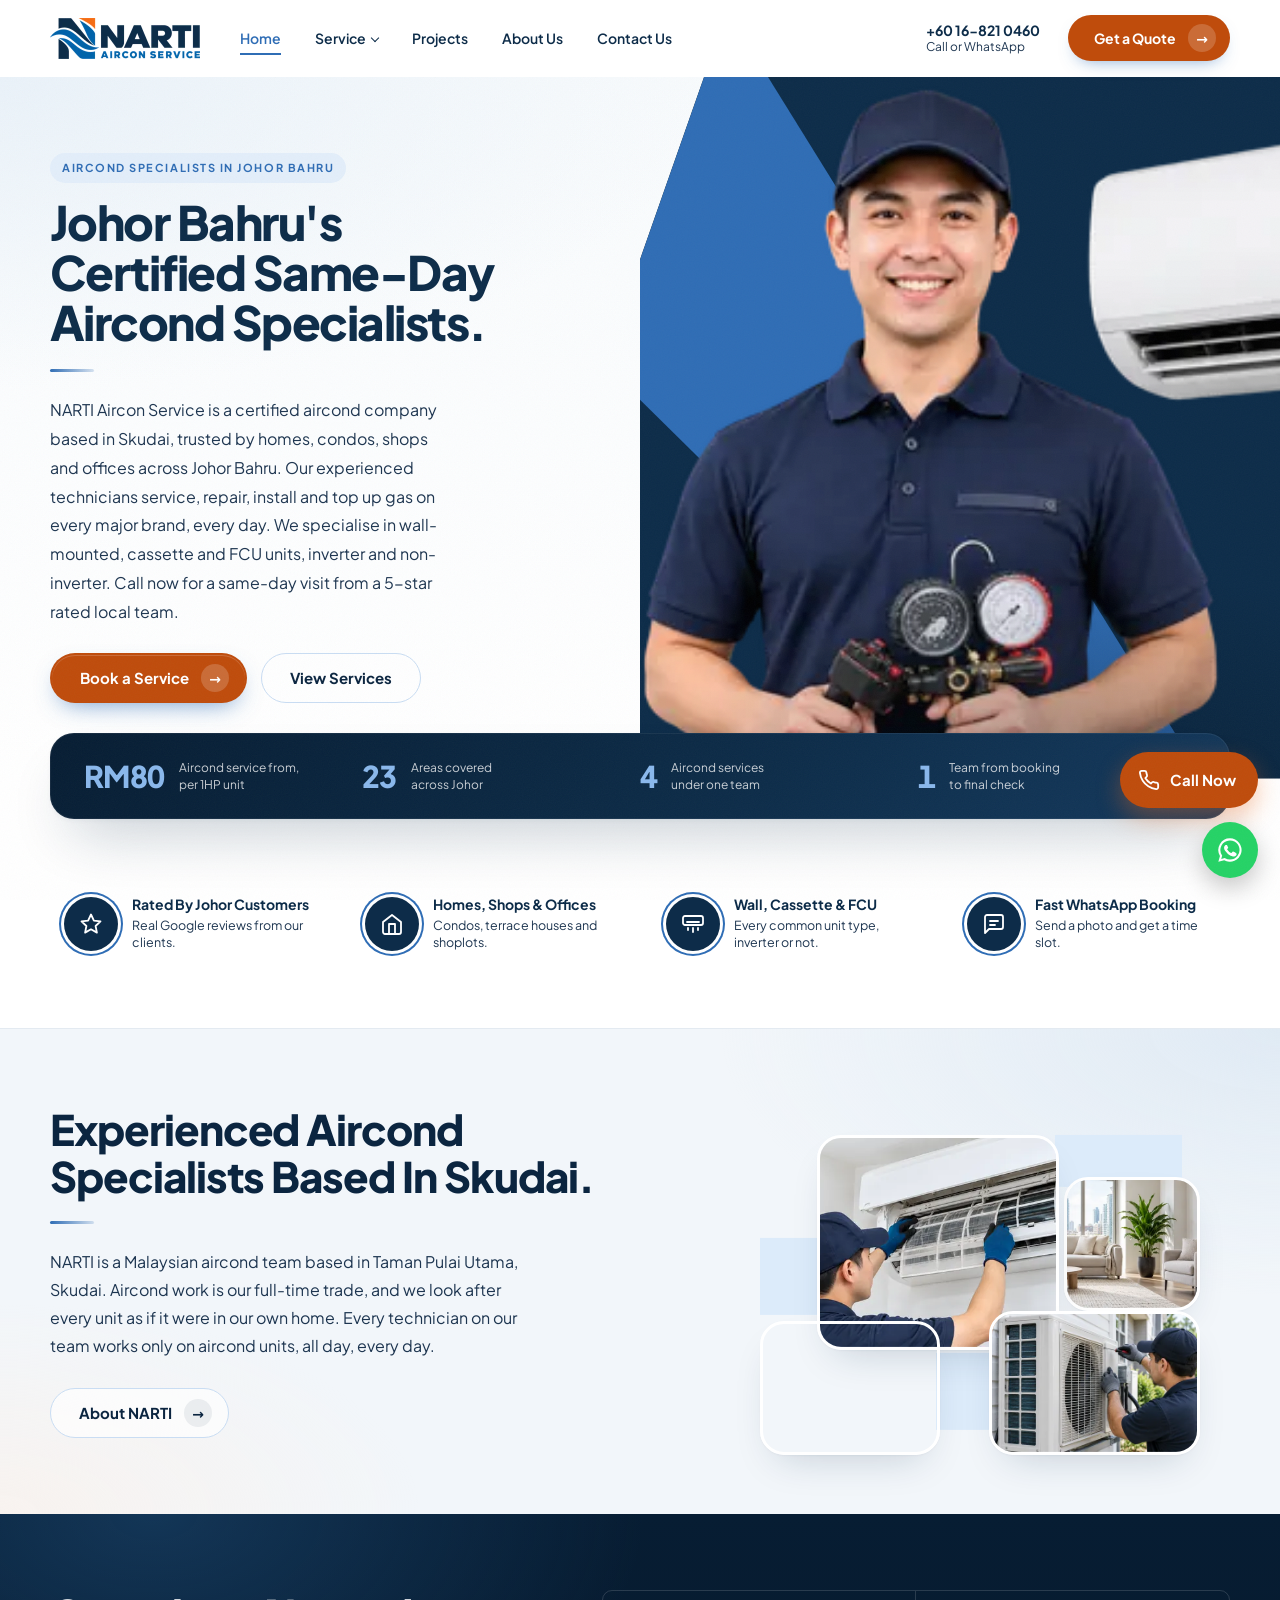
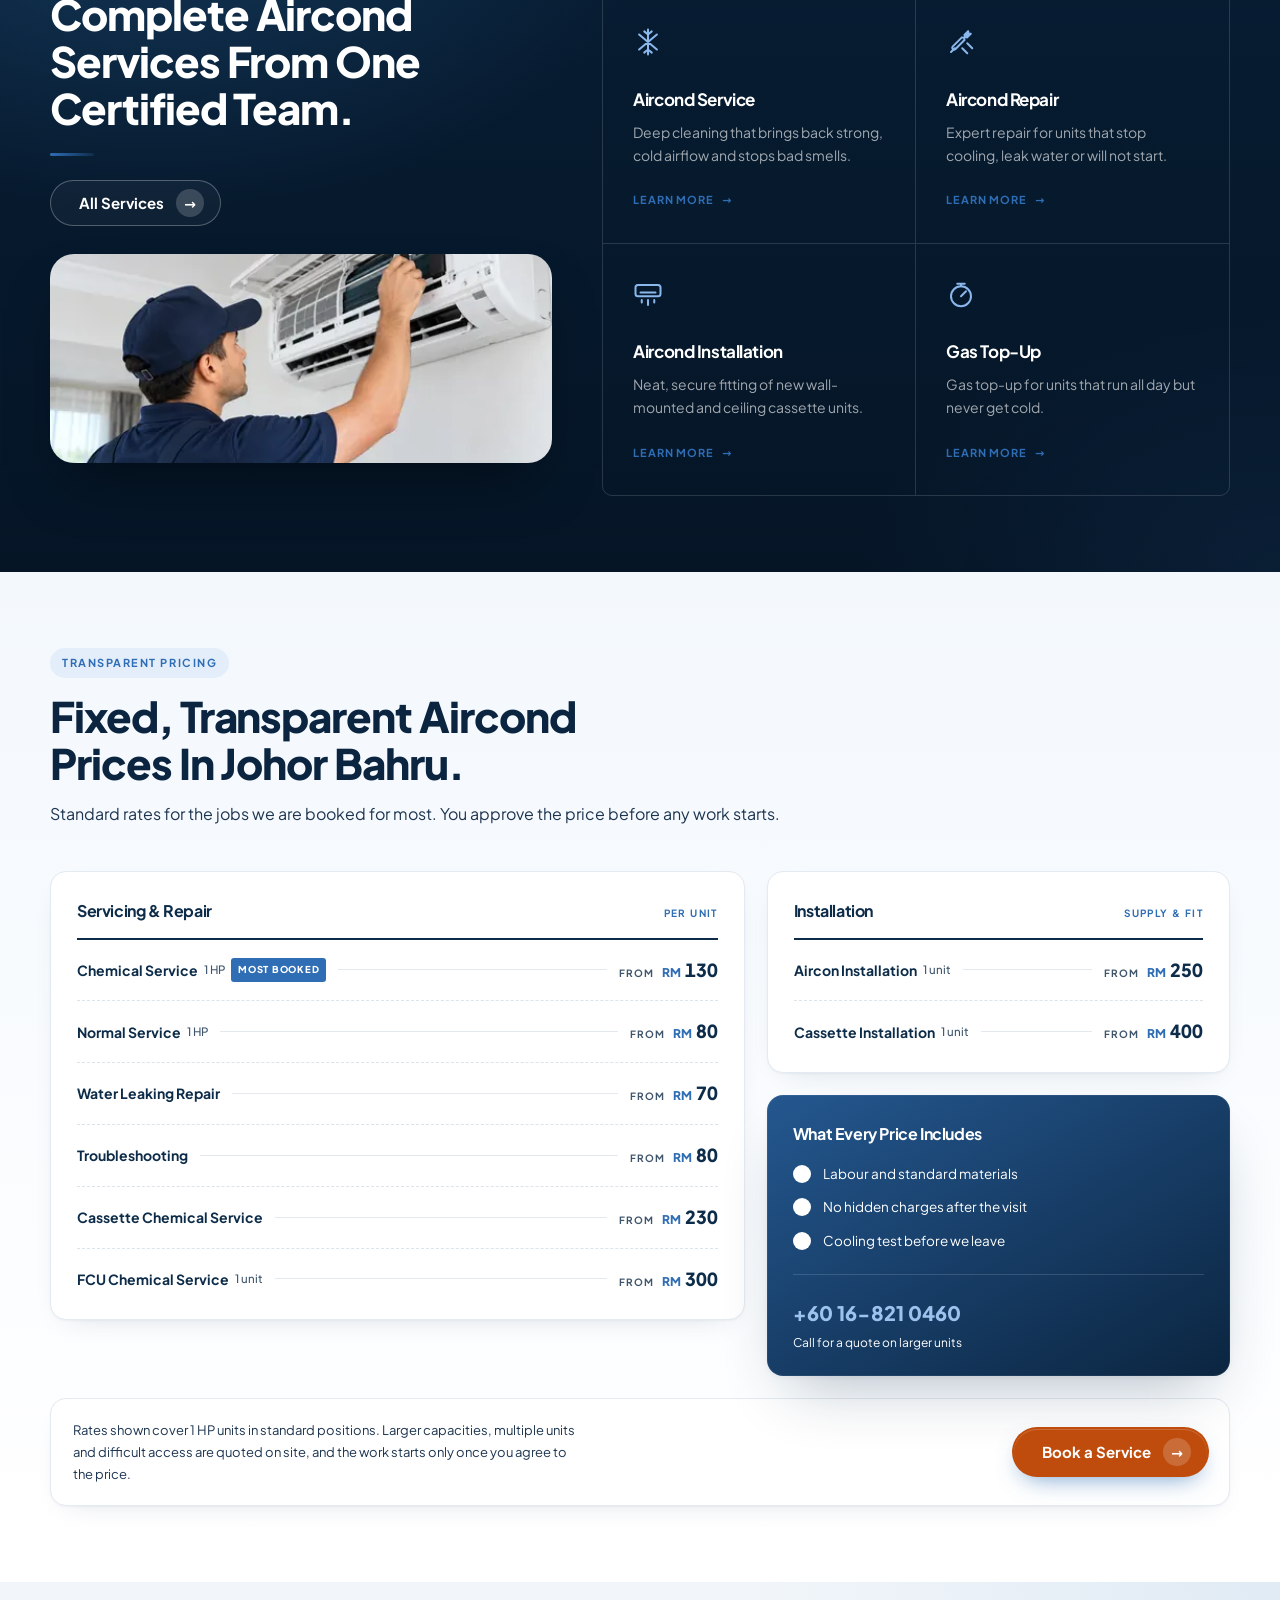
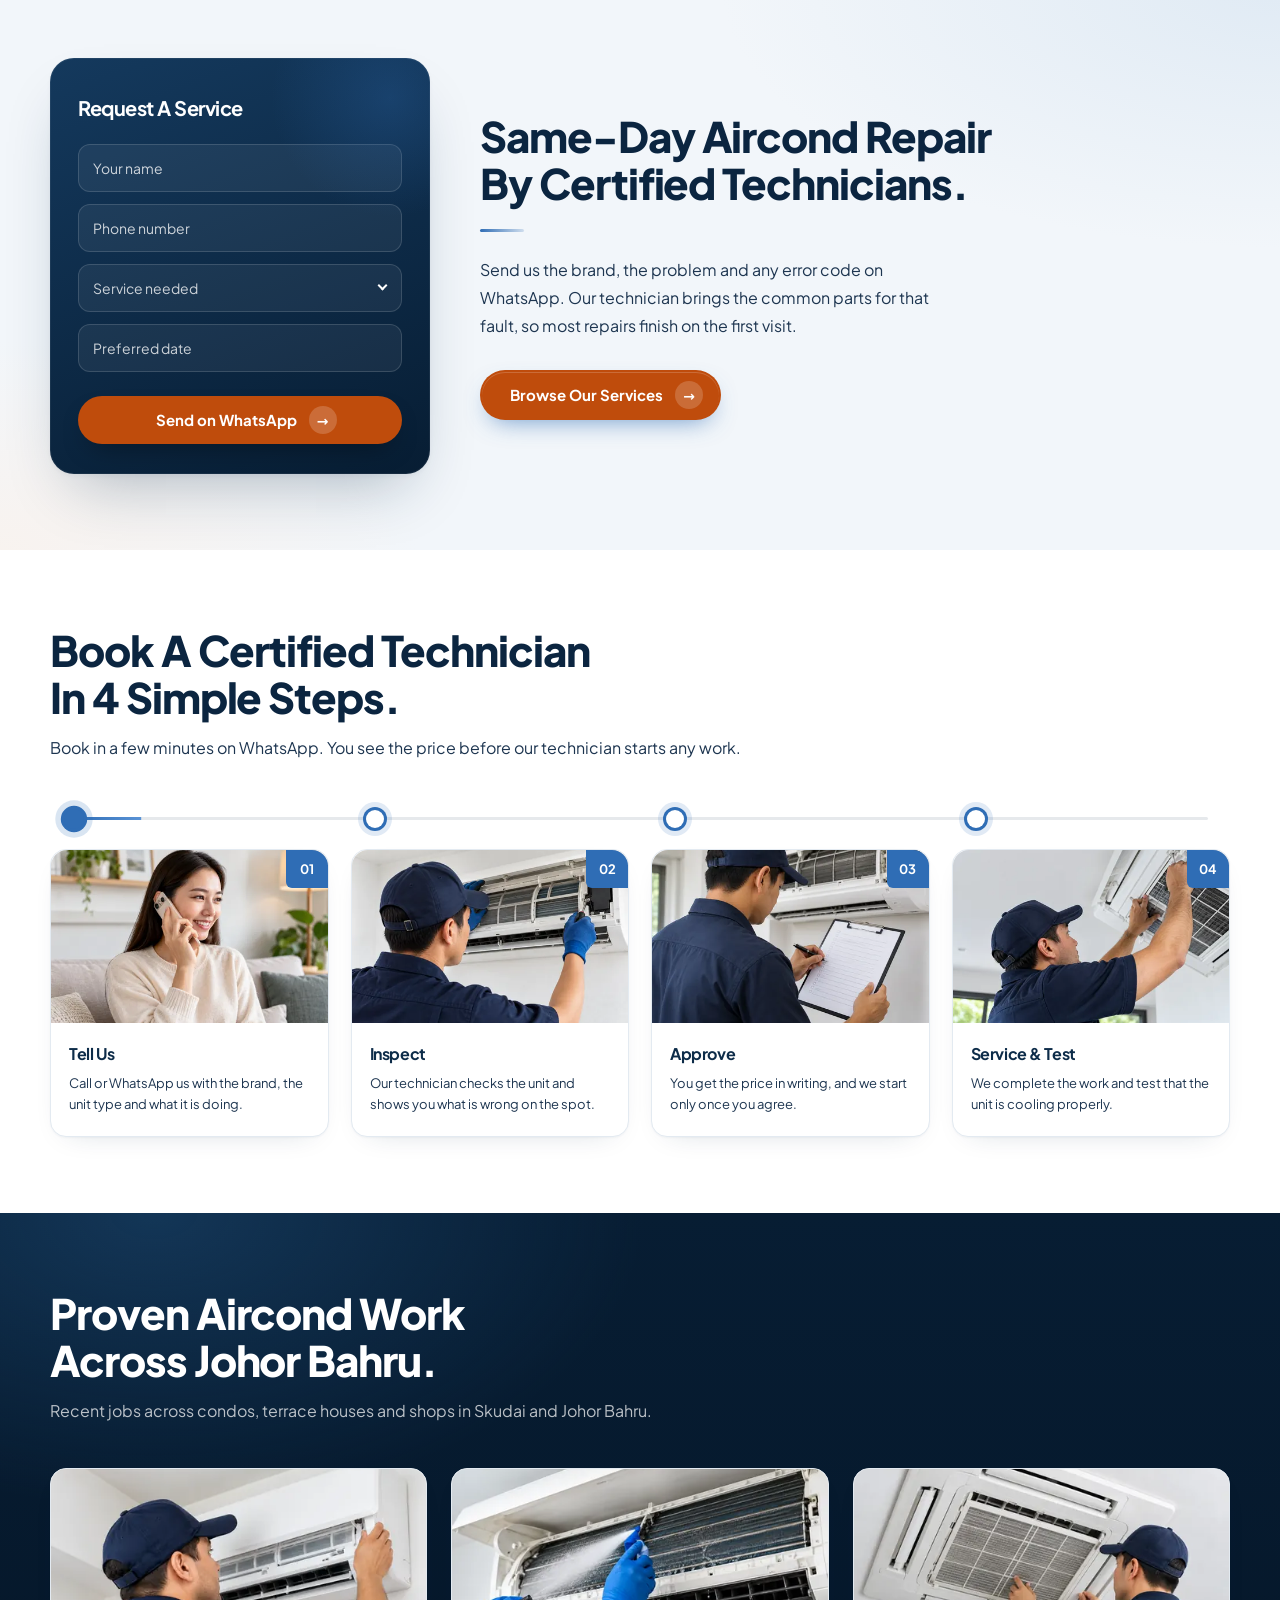
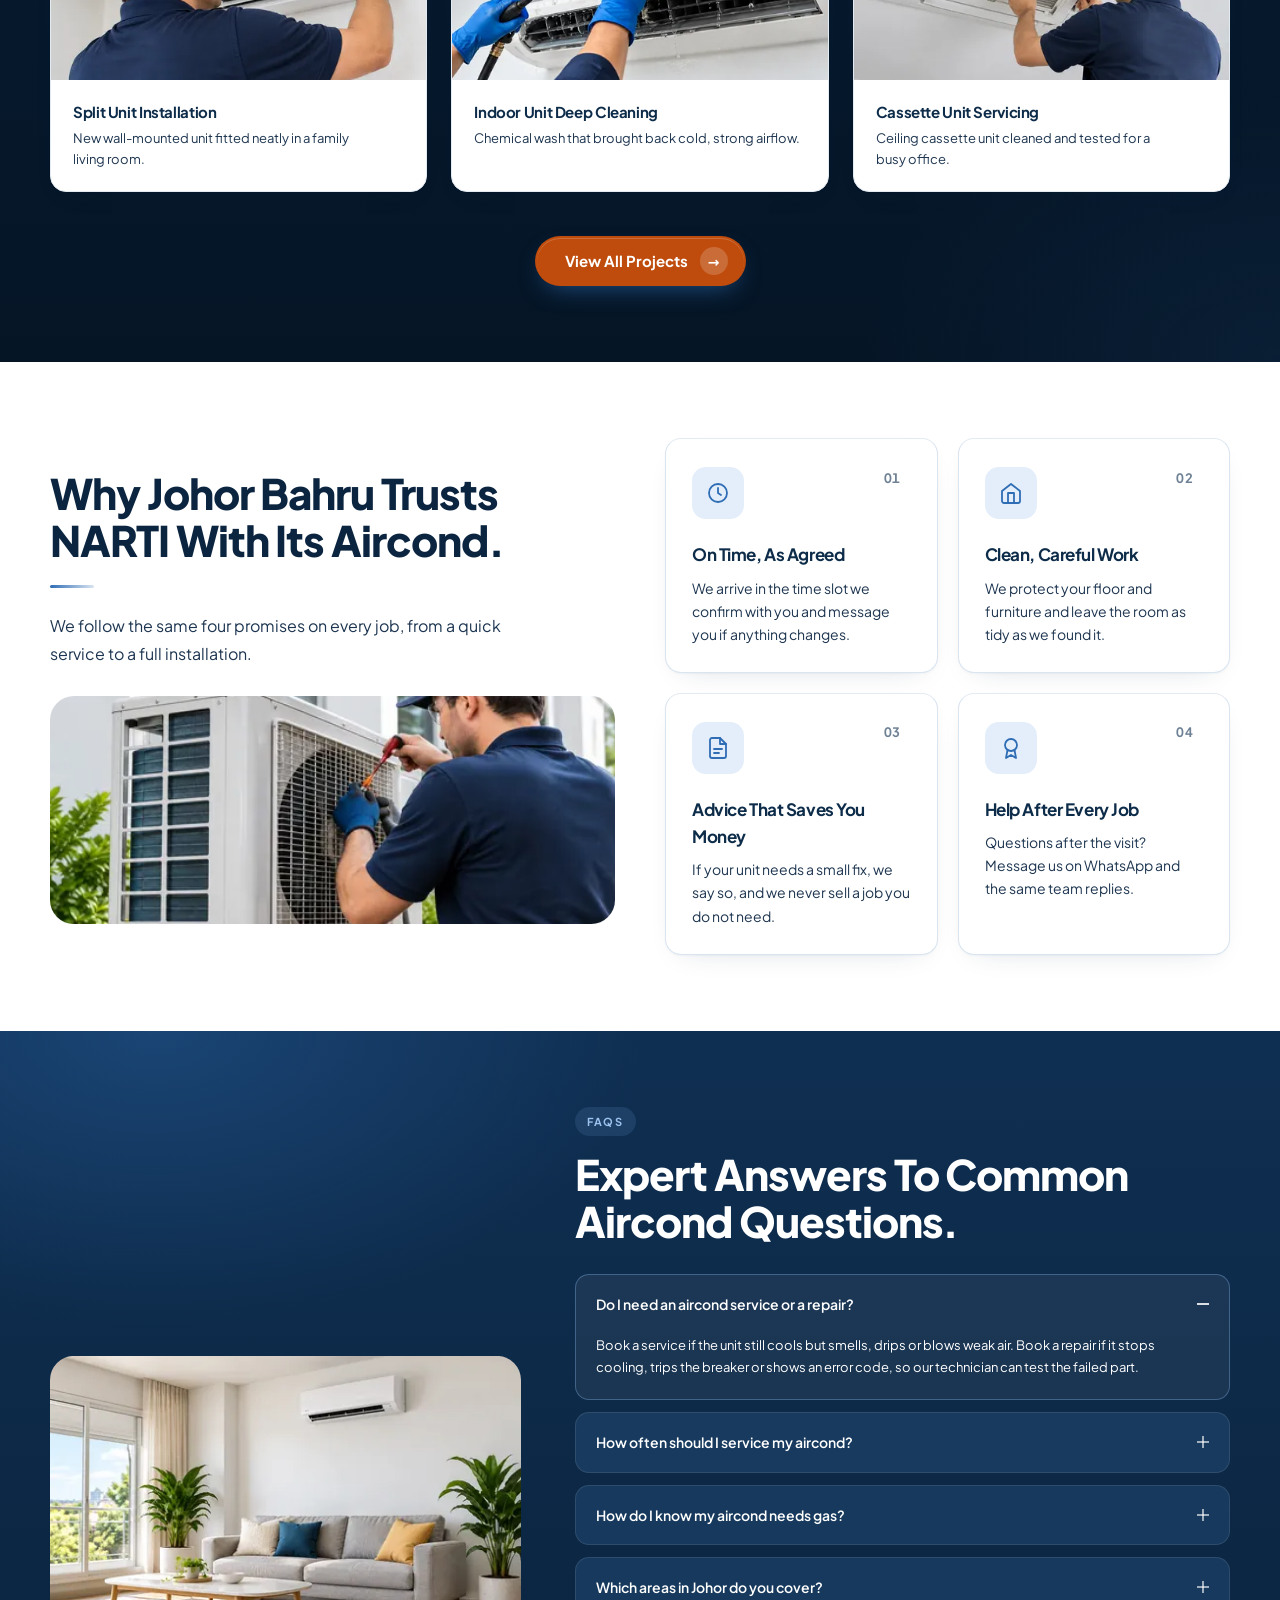
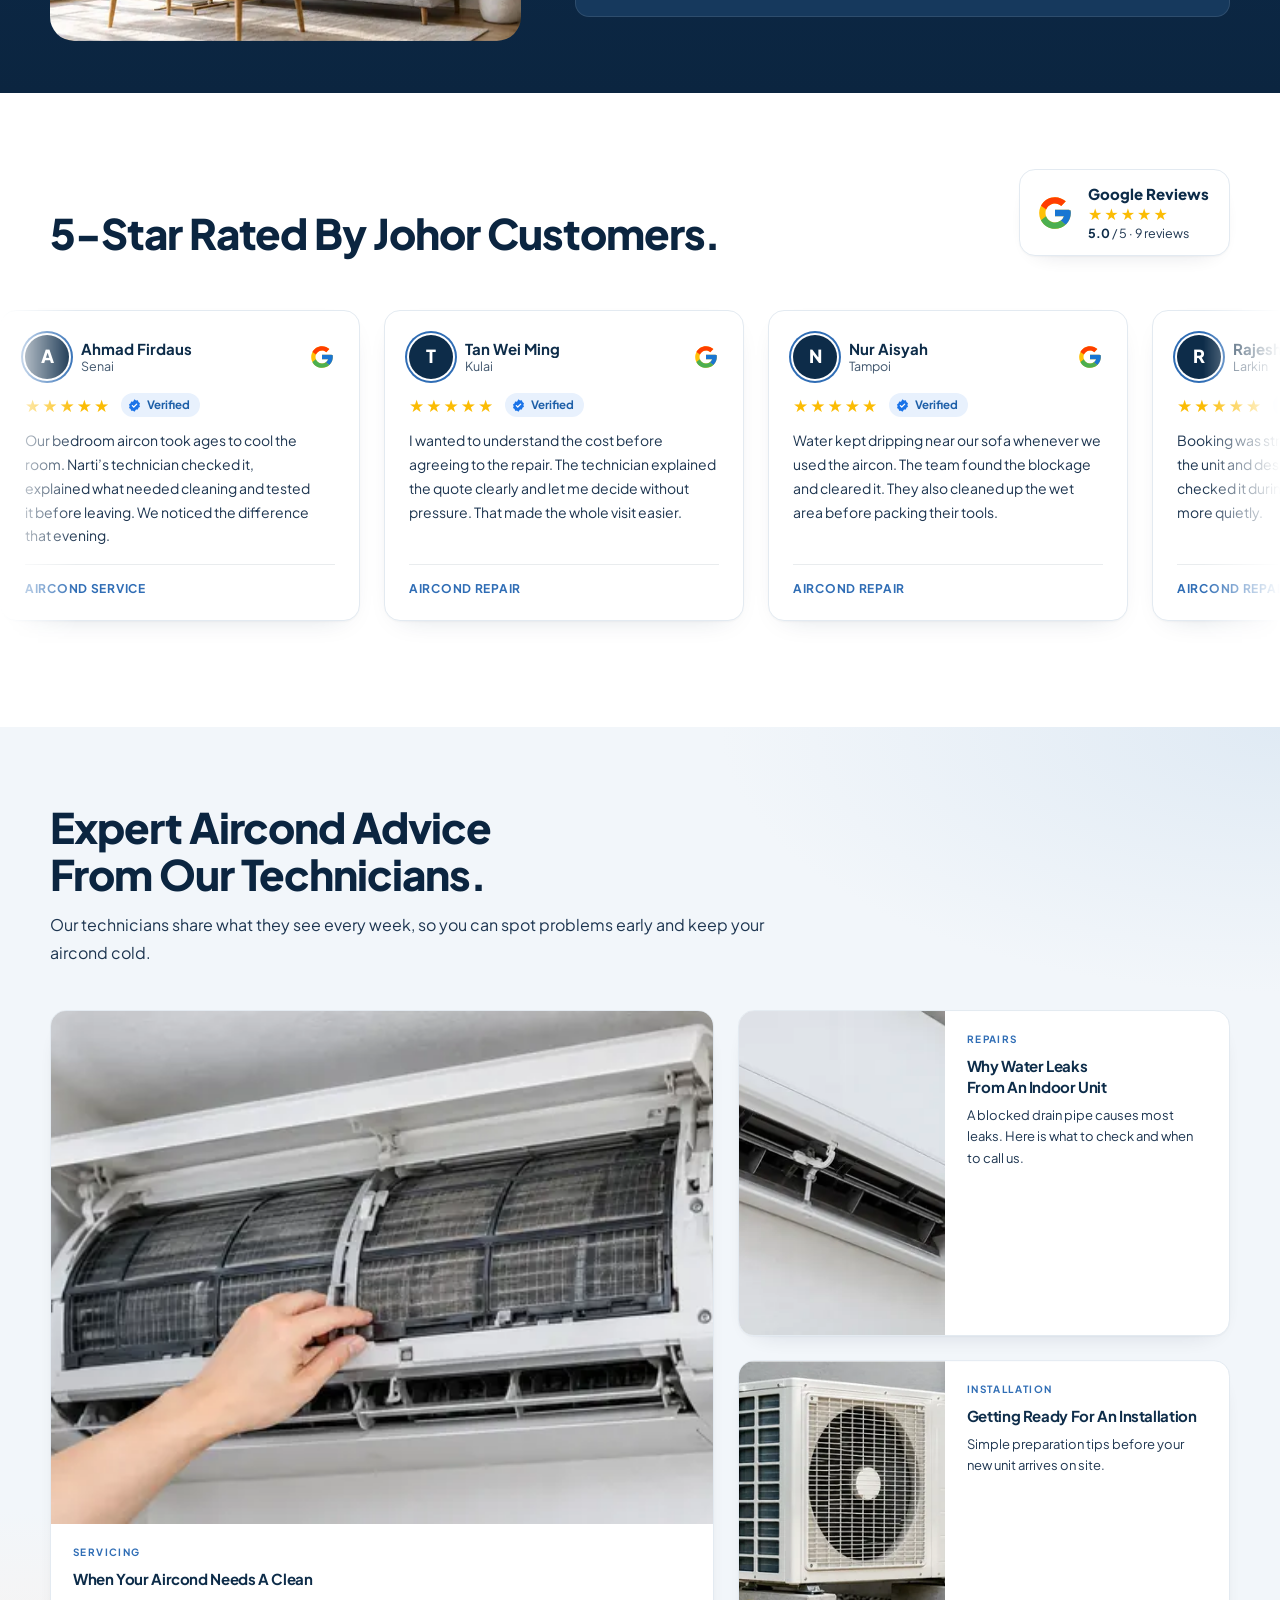
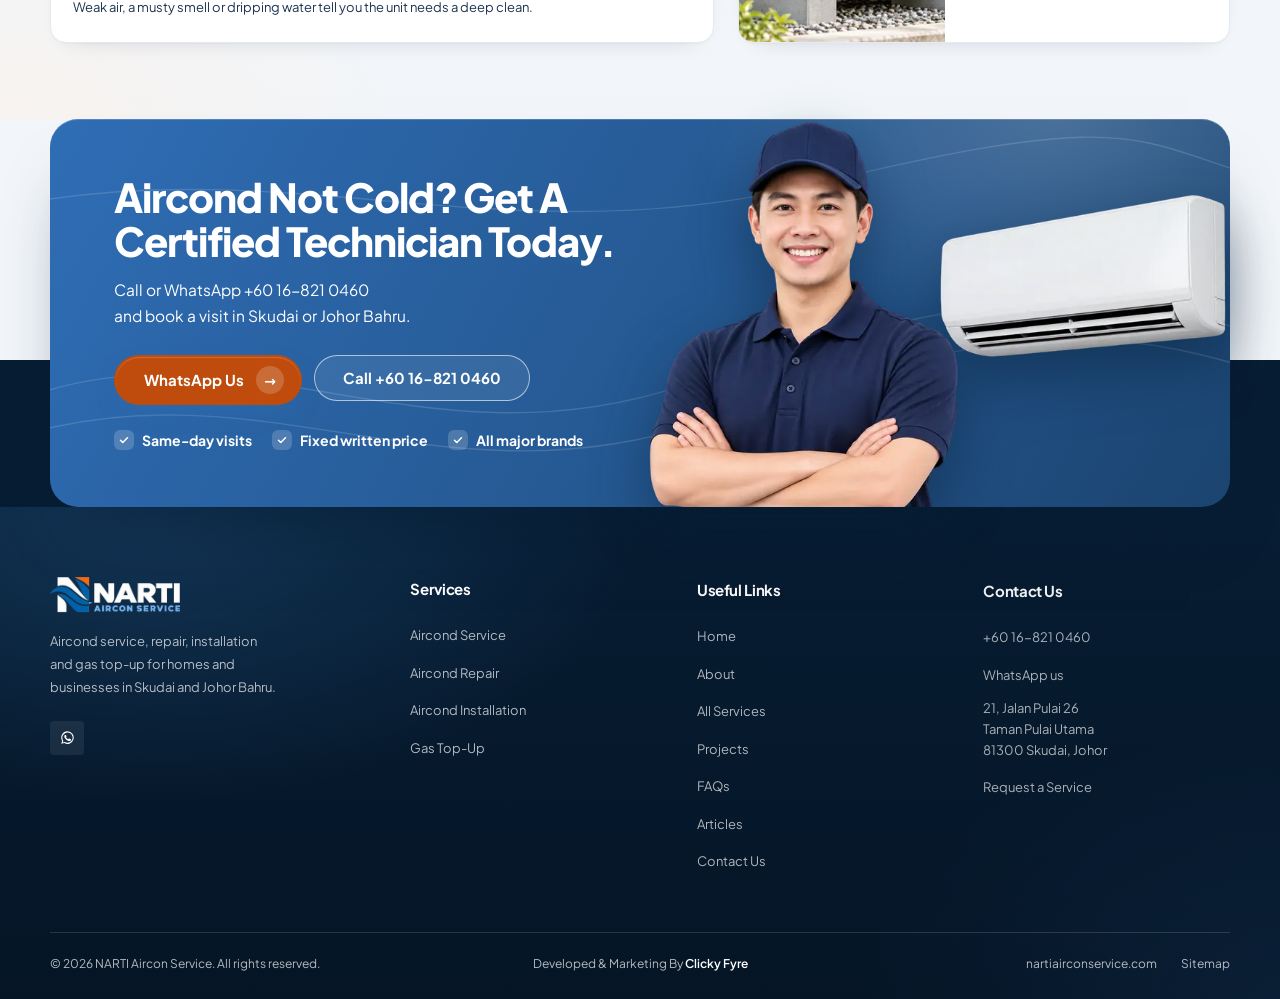
==== commit 0c65d5f7: "Service hero: rating badge above the H1, breadcrumb removed Co-Authored-By: Claude Opus 5.5 <noreply" ====
--- a/index.html
+++ b/index.html
@@ -28,7 +28,7 @@
   <link rel="preload" href="/assets/fonts/plus-jakarta-sans-latin.woff2" as="font" type="font/woff2" crossorigin>
 
   <link rel="preload" as="image" href="assets/images/hero/technician-with-gauges.webp" imagesrcset="assets/images/hero/technician-with-gauges-480.webp 480w, assets/images/hero/technician-with-gauges-800.webp 800w, assets/images/hero/technician-with-gauges.webp 1200w" imagesizes="(max-width: 991px) calc(100vw - 32px), 55vw">
-  <link rel="stylesheet" href="assets/css/style.min.css?v=1553a2db">
+  <link rel="stylesheet" href="assets/css/style.min.css?v=b5e0b8fa">
 
   <script type="application/ld+json">
 {
--- a/assets/css/style.min.css
+++ b/assets/css/style.min.css
@@ -1 +1 @@
-@font-face{font-family: 'Plus Jakarta Sans';font-style: normal;font-weight: 400 800;font-display: swap;src: url(/assets/fonts/plus-jakarta-sans-latin-ext.woff2) format('woff2');unicode-range: U+0100-02BA,U+02BD-02C5,U+02C7-02CC,U+02CE-02D7,U+02DD-02FF,U+0304,U+0308,U+0329,U+1D00-1DBF,U+1E00-1E9F,U+1EF2-1EFF,U+2020,U+20A0-20AB,U+20AD-20C4,U+2113,U+2C60-2C7F,U+A720-A7FF}@font-face{font-family: 'Plus Jakarta Sans';font-style: normal;font-weight: 400 800;font-display: swap;src: url(/assets/fonts/plus-jakarta-sans-latin.woff2) format('woff2');unicode-range: U+0000-00FF,U+0131,U+0152-0153,U+02BB-02BC,U+02C6,U+02DA,U+02DC,U+0304,U+0308,U+0329,U+2000-206F,U+20AC,U+2122,U+2191,U+2193,U+2212,U+2215,U+FEFF,U+FFFD}:root{--navy: #0d2c49;--navy-2: #173a5e;--navy-line: rgba(255,255,255,0.14);--orange: #f37021;--orange-dark: #dc5f12;--orange-soft: #fdeee4;--blue: #2f6db5;--blue-soft: #eef5fc;--light: #f1f6fa;--ink: #0f2a47;--text: #5b6b7c;--muted: #8a99a8;--border: #e3e9ef;--white: #ffffff;--font: "Inter",system-ui,-apple-system,"Segoe UI",Roboto,Arial,sans-serif;--container: 1140px;--radius: 6px;--shadow: 0 10px 30px rgba(13,44,73,0.08);--header-h: 76px}*,*::before,*::after{box-sizing: border-box}html{scroll-behavior: smooth;scroll-padding-top: var(--header-h)}body{margin: 0;font-family: var(--font);font-size: 16px;line-height: 1.6;color: var(--text);background: var(--white);-webkit-font-smoothing: antialiased;overflow-x: hidden}img{display: block;max-width: 100%;height: auto}a{color: inherit;text-decoration: none}ul{list-style: none;margin: 0;padding: 0}h1,h2,h3,p{margin: 0}button,input,select{font: inherit}.sr-only{position: absolute;width: 1px;height: 1px;padding: 0;margin: -1px;overflow: hidden;clip: rect(0,0,0,0);white-space: nowrap;border: 0}.container{width: 100%;max-width: calc(var(--container) + 48px);margin: 0 auto;padding: 0 24px}.eyebrow{font-size: 12px;font-weight: 700;letter-spacing: 0.16em;text-transform: uppercase;color: var(--orange);margin-bottom: 14px}.section-title{font-size: clamp(30px,3.4vw,42px);line-height: 1.15;font-weight: 800;letter-spacing: -0.02em;color: var(--ink)}.divider{display: block;width: 48px;height: 3px;border-radius: 3px;background: var(--orange);margin: 22px 0 24px}.text{font-size: 16px;line-height: 1.75;color: var(--text);max-width: 480px}.btn{display: inline-flex;align-items: center;justify-content: center;gap: 10px;height: 50px;padding: 0 28px;border-radius: var(--radius);border: 2px solid transparent;font-size: 15px;font-weight: 600;cursor: pointer;white-space: nowrap;transition: background-color .2s,color .2s,border-color .2s,transform .2s,box-shadow .2s}.btn__arrow{transition: transform .2s}.btn:hover .btn__arrow{transform: translateX(4px)}.btn--primary{background: var(--orange);color: var(--white);box-shadow: 0 8px 20px rgba(47,109,181,.25)}.btn--primary:hover{background: var(--orange-dark)}.btn--outline{border-color: var(--orange);color: var(--orange);background: transparent}.btn--outline:hover{background: var(--orange);color: var(--white)}.btn--ghost{border-color: rgba(255,255,255,.45);color: var(--white);background: transparent;height: 46px}.btn--ghost:hover{background: var(--white);color: var(--navy);border-color: var(--white)}.btn--white{background: var(--white);color: var(--orange)}.btn--white:hover{background: var(--navy);color: var(--white)}.btn--sm{height: 46px;padding: 0 24px;font-size: 14px}.btn--block{width: 100%}.link-more{display: inline-flex;gap: 8px;font-size: 11px;font-weight: 700;letter-spacing: .14em;text-transform: uppercase;color: var(--orange)}.link-more span{transition: transform .2s}.link-more:hover span{transform: translateX(4px)}.section{padding: 110px 0}.section--navy{background: var(--navy)}.section--navy .section-title{color: var(--white)}.section--light{background: var(--light)}.section-head{display: flex;justify-content: space-between;align-items: flex-end;gap: 40px;margin-bottom: 48px}.section-head__text{max-width: 300px;font-size: 15px;line-height: 1.7;color: var(--text)}.section--navy .section-head__text{color: rgba(255,255,255,.72)}.header{position: sticky;top: 0;z-index: 100;background: var(--white);transition: box-shadow .25s}.header.is-scrolled{box-shadow: 0 4px 20px rgba(13,44,73,.08)}.header__inner{display: flex;align-items: center;height: var(--header-h);gap: 40px}.header__logo img{width: 150px;height: auto}.nav{flex: 1}.nav__list{display: flex;gap: 34px}.nav__link{position: relative;font-size: 14px;font-weight: 600;color: var(--ink);padding: 6px 0;transition: color .2s}.nav__link::after{content: "";position: absolute;left: 0;right: 0;bottom: -2px;height: 2px;background: var(--orange);transform: scaleX(0);transition: transform .25s}.nav__link:hover,.nav__link.is-active{color: var(--blue)}.nav__link.is-active::after,.nav__link:hover::after{transform: scaleX(1)}.nav__cta{display: none}.header__right{display: flex;align-items: center;gap: 28px}.header__phone{display: flex;flex-direction: column;line-height: 1.3}.header__phone strong{font-size: 14px;font-weight: 700;color: var(--ink)}.header__phone span{font-size: 12px;color: var(--muted)}.nav-toggle{display: none;width: 44px;height: 44px;margin-left: auto;border: 0;background: transparent;cursor: pointer;padding: 10px}.nav-toggle span{display: block;height: 2px;background: var(--ink);border-radius: 2px;margin: 5px 0;transition: transform .25s,opacity .25s}.nav-toggle[aria-expanded="true"] span:nth-child(1){transform: translateY(7px) rotate(45deg)}.nav-toggle[aria-expanded="true"] span:nth-child(2){opacity: 0}.nav-toggle[aria-expanded="true"] span:nth-child(3){transform: translateY(-7px) rotate(-45deg)}.hero{position: relative;min-height: 560px;background: linear-gradient(135deg,#f9fbfe 0%,#eef4fa 100%);overflow: hidden}.hero__inner{position: relative;z-index: 2;display: flex;align-items: center;min-height: 560px}.hero__content{max-width: 50%;padding: 70px 40px 70px 0}.hero__title{font-size: clamp(36px,3.7vw,52px);line-height: 1.1;font-weight: 800;letter-spacing: -0.025em;color: var(--ink)}.hero__text{font-size: 16px;line-height: 1.8;color: var(--text);max-width: 400px}.hero__actions{display: flex;flex-wrap: wrap;gap: 14px;margin-top: 34px}.hero__visual{position: absolute;top: 0;right: 0;bottom: 0;width: 50%;background: var(--navy);clip-path: polygon(10% 0,100% 0,100% 100%,0 100%,0 26%);overflow: hidden}.hero__stripe{position: absolute;inset: 0;background: var(--orange);clip-path: polygon(0 26%,10% 0,20% 0,88% 100%,60% 100%,0 46%)}.hero__img{position: absolute;bottom: 0;left: 0;width: 108%;max-width: none;height: 100%;object-fit: cover;object-position: left bottom}.stats{background: var(--navy)}.stats__grid{display: grid;grid-template-columns: repeat(4,1fr);padding-top: 26px;padding-bottom: 26px}.stat{display: flex;align-items: center;gap: 14px}.stat__num{font-size: 30px;font-weight: 800;color: var(--orange);letter-spacing: -.02em;line-height: 1}.stat__label{font-size: 12px;line-height: 1.45;color: rgba(255,255,255,.75)}.about__grid{display: grid;grid-template-columns: 1fr 1fr;gap: 60px;align-items: center}.checklist{margin: 26px 0 34px;display: grid;gap: 14px}.checklist li{position: relative;padding-left: 34px;font-size: 15px;font-weight: 500;color: var(--ink)}.checklist li::before{content: "";position: absolute;left: 0;top: 50%;width: 20px;height: 20px;margin-top: -10px;border-radius: 50%;background: var(--orange) url("data:image/svg+xml,%3Csvg xmlns='http://www.w3.org/2000/svg' viewBox='0 0 24 24' fill='none' stroke='white' stroke-width='3.5' stroke-linecap='round' stroke-linejoin='round'%3E%3Cpath d='M5 12.5l4.5 4.5L19 7.5'/%3E%3C/svg%3E") center / 11px no-repeat}.about__collage{position: relative;width: 100%;max-width: 440px;aspect-ratio: 440 / 320;margin-left: auto;margin-right: 30px}.about__img{position: absolute;object-fit: cover;border: 3px solid var(--white);box-shadow: var(--shadow)}.about__img--main{left: 13%;top: 0;width: 55%;height: 67%;z-index: 2}.about__img--tr{left: 69%;top: 13%;width: 31%;height: 42%;z-index: 1;object-position: 70% center}.about__img--bl{left: 0;top: 58%;width: 41%;height: 42%;z-index: 3}.about__img--br{left: 52%;top: 55%;width: 48%;height: 45%;z-index: 3}.about__deco{position: absolute;background: var(--blue-soft);z-index: 0}.about__deco--1{left: 0;top: 32%;width: 16%;height: 24%;background: #dcebfa}.about__deco--2{left: 67%;top: 0;width: 29%;height: 16%;background: #dcebfa}.about__deco--3{left: 40%;top: 68%;width: 14%;height: 24%;background: #dcebfa}.services__grid{display: grid;grid-template-columns: 0.8fr 1fr;gap: 50px;align-items: start}.services__intro .btn{margin-bottom: 28px}.services__img{border-radius: var(--radius);overflow: hidden;border-bottom: 3px solid var(--orange)}.services__img img{width: 100%;aspect-ratio: 420 / 175;object-fit: cover;object-position: center 35%}.services__cards{display: grid;grid-template-columns: repeat(3,1fr);border: 1px solid var(--navy-line);border-radius: var(--radius);overflow: hidden}.service-card{padding: 30px 24px 28px;border-right: 1px solid var(--navy-line);border-bottom: 1px solid var(--navy-line);transition: background-color .25s}.service-card:nth-child(3n){border-right: 0}.service-card:nth-last-child(-n+3){border-bottom: 0}.service-card:hover{background: rgba(255,255,255,.04)}.service-card__icon{width: 30px;height: 30px;fill: none;stroke: var(--orange);stroke-width: 1.6;stroke-linecap: round;stroke-linejoin: round;margin-bottom: 22px}.service-card__title{font-size: 15px;font-weight: 700;color: var(--white);margin-bottom: 8px}.service-card__text{font-size: 13px;line-height: 1.65;color: rgba(255,255,255,.62);margin-bottom: 18px;min-height: 43px}.request__grid{display: grid;grid-template-columns: 380px 1fr;gap: 50px;align-items: center}.request-form{background: var(--orange);border-radius: 8px;padding: 34px 28px 30px;display: grid;gap: 12px;box-shadow: 0 20px 40px rgba(47,109,181,.2)}.request-form__title{font-size: 20px;font-weight: 700;color: var(--white);margin-bottom: 8px}.field{width: 100%;height: 42px;padding: 0 14px;border-radius: 4px;border: 1px solid rgba(255,255,255,.28);background: rgba(255,255,255,.16);color: var(--white);font-size: 13px;outline: none;transition: border-color .2s,background-color .2s;-webkit-appearance: none;appearance: none}.field::placeholder{color: rgba(255,255,255,.78)}.field:focus{border-color: var(--white);background: rgba(255,255,255,.24)}.field.is-invalid{border-color: var(--navy)}.field-select{position: relative}.field-select::after{content: "";position: absolute;right: 16px;top: 50%;width: 7px;height: 7px;margin-top: -6px;border-right: 2px solid var(--white);border-bottom: 2px solid var(--white);transform: rotate(45deg);pointer-events: none}select.field{cursor: pointer}select.field:invalid{color: rgba(255,255,255,.78)}select.field option{color: var(--ink)}input[type="date"].field::-webkit-calendar-picker-indicator{filter: invert(1);cursor: pointer}.request-form .btn{margin-top: 12px;height: 48px}.request-form__msg{font-size: 13px;color: var(--white);min-height: 0}.request-form__msg:empty{display: none}.request__content .text{margin-bottom: 30px}.steps__grid{display: grid;grid-template-columns: repeat(4,1fr);gap: 22px}.step__media{position: relative;border-radius: 4px;overflow: hidden;margin-bottom: 20px}.step__media img{width: 100%;aspect-ratio: 240 / 150;object-fit: cover;transition: transform .5s}.step:hover .step__media img{transform: scale(1.05)}.step__num{position: absolute;top: 0;right: 0;min-width: 42px;height: 38px;display: grid;place-items: center;background: var(--orange);color: var(--white);font-size: 13px;font-weight: 700;border-radius: 0 4px 0 6px}.step__title{font-size: 16px;font-weight: 700;color: var(--ink);margin-bottom: 6px}.step__text{font-size: 13px;line-height: 1.65;color: var(--text)}.work__grid{display: grid;grid-template-columns: repeat(3,1fr);gap: 24px}.work-card{background: var(--white);border-radius: 4px;overflow: hidden;transition: transform .3s,box-shadow .3s}.work-card:hover{transform: translateY(-6px);box-shadow: 0 20px 40px rgba(0,0,0,.25)}.work-card img{width: 100%;aspect-ratio: 320 / 180;object-fit: cover}.work-card__body{padding: 20px 22px 22px;border-left: 3px solid var(--orange)}.work-card__title{font-size: 15px;font-weight: 700;color: var(--ink);margin-bottom: 4px}.work-card__text{font-size: 13px;color: var(--text)}.why__grid{display: grid;grid-template-columns: 1fr 1fr;gap: 50px;align-items: end}.why__content .text{margin-bottom: 28px}.why__img{border-radius: 4px;overflow: hidden}.why__img img{width: 100%;aspect-ratio: 460 / 185;object-fit: cover;object-position: center 40%}.why__cards{display: grid;grid-template-columns: 1fr 1fr;gap: 18px}.why-card{position: relative;background: var(--blue-soft);border-top: 3px solid var(--blue);border-radius: 4px;padding: 26px 22px 24px;transition: transform .3s,box-shadow .3s}.why-card:hover{transform: translateY(-4px);box-shadow: var(--shadow)}.why-card__num{position: absolute;top: 18px;right: 20px;font-size: 22px;font-weight: 800;color: #d6e4f3}.why-card__icon{width: 24px;height: 24px;fill: none;stroke: var(--blue);stroke-width: 1.7;stroke-linecap: round;stroke-linejoin: round;margin-bottom: 18px}.why-card__title{font-size: 15px;font-weight: 700;color: var(--ink);margin-bottom: 6px}.why-card__text{font-size: 13px;line-height: 1.65;color: var(--text)}.faq__grid{display: grid;grid-template-columns: 0.72fr 1fr;gap: 54px;align-items: end}.faq__img{border-radius: 4px;overflow: hidden}.faq__img img{width: 100%;aspect-ratio: 380 / 230;object-fit: cover}.faq__content .section-title{margin-bottom: 30px}.accordion{display: grid;gap: 12px}.accordion__item{background: var(--navy-2);border: 1px solid var(--navy-line);border-radius: 4px;transition: border-color .25s}.accordion__item.is-open{border-color: rgba(47,109,181,.55)}.accordion__btn{width: 100%;display: flex;align-items: center;justify-content: space-between;gap: 16px;padding: 18px 20px;background: none;border: 0;color: var(--white);font-size: 14px;font-weight: 600;text-align: left;cursor: pointer}.accordion__icon{position: relative;flex: 0 0 12px;width: 12px;height: 12px}.accordion__icon::before,.accordion__icon::after{content: "";position: absolute;left: 0;top: 50%;width: 12px;height: 2px;margin-top: -1px;background: rgba(255,255,255,.6);transition: transform .25s}.accordion__icon::after{transform: rotate(90deg)}.accordion__item.is-open .accordion__icon::after{transform: rotate(0)}.accordion__panel{display: grid;grid-template-rows: 0fr;transition: grid-template-rows .3s ease}.accordion__item.is-open .accordion__panel{grid-template-rows: 1fr}.accordion__panel>p{overflow: hidden;padding: 0 20px;font-size: 13px;line-height: 1.75;color: rgba(255,255,255,.68)}.accordion__item.is-open .accordion__panel>p{padding-bottom: 20px}.blog__grid{display: grid;grid-template-columns: repeat(3,1fr);gap: 24px}.post-card{background: var(--white);border: 1px solid var(--border);border-radius: 4px;overflow: hidden;transition: transform .3s,box-shadow .3s}.post-card:hover{transform: translateY(-6px);box-shadow: var(--shadow)}.post-card__media{display: block;overflow: hidden}.post-card__media img{width: 100%;aspect-ratio: 320 / 125;object-fit: cover;transition: transform .5s}.post-card:hover .post-card__media img{transform: scale(1.05)}.post-card__body{padding: 20px 22px 24px}.post-card__cat{display: block;font-size: 10px;font-weight: 700;letter-spacing: .14em;text-transform: uppercase;color: var(--blue);margin-bottom: 8px}.post-card__title{font-size: 15px;font-weight: 700;color: var(--ink);margin-bottom: 8px;line-height: 1.4}.post-card__title a:hover{color: var(--orange)}.post-card__text{font-size: 13px;line-height: 1.65;color: var(--text)}.cta{display: grid;grid-template-columns: 1fr 1fr;min-height: 340px}.cta__left{background: var(--orange);display: flex;align-items: center;justify-content: flex-end}.cta__content{width: 100%;max-width: calc(var(--container) / 2 + 24px);padding: 60px 40px 60px 24px}.cta__title{font-size: clamp(28px,3vw,36px);line-height: 1.15;font-weight: 800;letter-spacing: -.02em;color: var(--white);margin-bottom: 14px}.cta__text{font-size: 14px;line-height: 1.7;color: rgba(255,255,255,.88);margin-bottom: 26px}.cta__right{position: relative;background: linear-gradient(90deg,#f37021 0%,#f58a2f 100%);overflow: hidden}.cta__wave{position: absolute;left: 0;top: 0;width: 100%;height: calc(100% + 2px)}.cta__img{position: absolute;left: 0;bottom: 0;width: 100%;height: 100%;max-width: none;object-fit: cover;object-position: left top}.footer{background: var(--navy);color: rgba(255,255,255,.7);padding-top: 70px}.footer__grid{display: grid;grid-template-columns: 1.3fr 1fr 1fr 1fr;gap: 40px;padding-bottom: 60px}.footer__brand img{width: 130px;margin-bottom: 18px}.footer__brand p{font-size: 13px;line-height: 1.75;margin-bottom: 22px}.socials{display: flex;gap: 10px}.socials a{width: 34px;height: 34px;display: grid;place-items: center;border-radius: 4px;background: rgba(255,255,255,.08);transition: background-color .2s}.socials a:hover{background: var(--orange)}.socials svg{width: 15px;height: 15px;fill: var(--white)}.footer__col h3{font-size: 15px;font-weight: 700;color: var(--white);margin-bottom: 20px}.footer__col ul{display: grid;gap: 12px}.footer__col a{font-size: 13px;transition: color .2s}.footer__col a:hover{color: var(--orange)}.footer__bottom{display: flex;justify-content: space-between;align-items: center;gap: 20px;padding-top: 22px;padding-bottom: 26px;font-size: 12px;position: relative}.footer__bottom::before{content: "";position: absolute;top: 0;left: 24px;right: 24px;height: 1px;background: var(--navy-line)}.footer__bottom ul{display: flex;gap: 24px}.footer__bottom a:hover{color: var(--orange)}.reveal{opacity: 0;transform: translateY(24px);transition: opacity .7s ease,transform .7s ease}.reveal.is-visible{opacity: 1;transform: none}@media (prefers-reduced-motion: reduce){html{scroll-behavior: auto}.reveal{opacity: 1;transform: none;transition: none}*{transition-duration: 0s !important}}@media (max-width: 1140px){.header__phone{display: none}.nav__list{gap: 26px}}@media (max-width: 991px){:root{--header-h: 68px}.section{padding: 80px 0}.nav-toggle{display: block}.header__right{display: none}.nav{position: fixed;top: var(--header-h);left: 0;right: 0;background: var(--white);padding: 12px 24px 28px;box-shadow: 0 20px 30px rgba(13,44,73,.12);transform: translateY(-12px);opacity: 0;visibility: hidden;transition: opacity .25s,transform .25s,visibility .25s}.nav.is-open{opacity: 1;visibility: visible;transform: none}.nav__list{flex-direction: column;gap: 0}.nav__link{display: block;padding: 14px 0;border-bottom: 1px solid var(--border)}.nav__link::after{display: none}.nav__cta{display: inline-flex;width: 100%;margin-top: 20px}.hero,.hero__inner{min-height: 0}.hero__content{max-width: 560px;padding: 60px 0 40px}.hero__visual{position: relative;width: 100%;height: 380px;clip-path: polygon(0 12%,100% 0,100% 100%,0 100%)}.hero__img{width: 100%;object-position: center bottom}.stats__grid{grid-template-columns: repeat(2,1fr);gap: 22px;padding-top: 30px;padding-bottom: 30px}.about__grid,.services__grid,.request__grid,.why__grid,.faq__grid{grid-template-columns: 1fr}.about__collage{margin: 10px auto 0}.services__cards{grid-template-columns: repeat(2,1fr)}.service-card:nth-child(3n){border-right: 1px solid var(--navy-line)}.service-card:nth-child(2n){border-right: 0}.service-card:nth-last-child(-n+3){border-bottom: 1px solid var(--navy-line)}.service-card:nth-last-child(-n+2){border-bottom: 0}.request__grid{max-width: 560px}.request-form{order: 2}.faq__img{order: 2}.steps__grid{grid-template-columns: repeat(2,1fr);row-gap: 36px}.work__grid,.blog__grid{grid-template-columns: repeat(2,1fr)}.cta{grid-template-columns: 1fr}.cta__left{justify-content: flex-start}.cta__right{height: 320px}.cta__img{object-position: center top}.footer__grid{grid-template-columns: 1fr 1fr}}@media (max-width: 640px){.section{padding: 64px 0}.container{padding-left: 16px;padding-right: 16px}.footer__bottom::before{left: 16px;right: 16px}.section-head{flex-direction: column;align-items: flex-start;gap: 16px;margin-bottom: 32px}.hero__actions .btn{flex: 1 1 auto}.hero__visual{height: 280px}.stat__num{font-size: 24px}.services__cards{grid-template-columns: 1fr}.service-card{border-right: 0 !important;border-bottom: 1px solid var(--navy-line) !important}.service-card:last-child{border-bottom: 0 !important}.steps__grid,.work__grid,.blog__grid,.why__cards{grid-template-columns: 1fr}.request-form{padding: 28px 20px}.cta__content{padding: 56px 16px}.cta__right{height: 240px}.footer__grid{grid-template-columns: 1fr;gap: 32px}.footer__bottom{flex-direction: column;text-align: center}}.nav__item--dropdown{position: relative}.nav__caret{display: inline-block;width: 6px;height: 6px;margin-left: 4px;border-right: 1.5px solid currentColor;border-bottom: 1.5px solid currentColor;transform: translateY(-3px) rotate(45deg)}.dropdown{position: absolute;top: calc(100% + 14px);left: -18px;min-width: 230px;padding: 10px 0;background: var(--white);border-top: 3px solid var(--orange);border-radius: 0 0 var(--radius) var(--radius);box-shadow: 0 18px 40px rgba(13,44,73,.14);opacity: 0;visibility: hidden;transform: translateY(8px);transition: opacity .2s,transform .2s,visibility .2s;z-index: 10}.dropdown::before{content: "";position: absolute;left: 0;right: 0;top: -17px;height: 14px}.nav__item--dropdown:hover .dropdown,.nav__item--dropdown:focus-within .dropdown{opacity: 1;visibility: visible;transform: none}.dropdown a{display: block;padding: 10px 20px;font-size: 14px;font-weight: 500;color: var(--ink);transition: color .2s,background-color .2s}.dropdown a:hover,.dropdown a.is-current{color: var(--orange);background: var(--orange-soft)}.services__cards--4{grid-template-columns: repeat(2,1fr)}.services__cards--4 .service-card{padding: 36px 30px 32px}.services__cards--4 .service-card:nth-child(3n){border-right: 1px solid var(--navy-line)}.services__cards--4 .service-card:nth-child(2n){border-right: 0}.services__cards--4 .service-card:nth-last-child(-n+3){border-bottom: 1px solid var(--navy-line)}.services__cards--4 .service-card:nth-last-child(-n+2){border-bottom: 0}.services__cards--4 .service-card__title{font-size: 17px}.services__cards--4 .service-card__text{font-size: 14px;min-height: 0}a.service-card{display: block}a.service-card:hover .link-more span{transform: translateX(4px)}.page-hero{background: var(--navy);padding: 70px 0 80px;overflow: hidden}.page-hero__grid{display: grid;grid-template-columns: 1.05fr 1fr;gap: 60px;align-items: center}.breadcrumb{display: flex;flex-wrap: wrap;gap: 8px;font-size: 13px;color: rgba(255,255,255,.6);margin-bottom: 26px}.breadcrumb a:hover{color: var(--orange)}.breadcrumb [aria-current]{color: var(--white)}.page-hero__title{font-size: clamp(32px,3.6vw,46px);line-height: 1.12;font-weight: 800;letter-spacing: -0.02em;color: var(--white)}.page-hero__text{font-size: 16px;line-height: 1.75;color: rgba(255,255,255,.78);max-width: 520px}.page-hero__text + .page-hero__text{margin-top: 14px}.page-hero__media{position: relative;border-radius: var(--radius);overflow: hidden;border-bottom: 4px solid var(--orange);box-shadow: 0 30px 60px rgba(0,0,0,.3)}.page-hero__media img{width: 100%;aspect-ratio: 3 / 2;object-fit: cover}.page-hero__media--cutout{background: linear-gradient(135deg,var(--orange) 0 45%,var(--navy-2) 45%)}.page-hero__media--cutout img{object-fit: contain;object-position: center bottom}.symptoms__grid{display: grid;grid-template-columns: repeat(3,1fr);gap: 16px}.symptom{display: flex;align-items: flex-start;gap: 14px;background: var(--white);border: 1px solid var(--border);border-left: 3px solid var(--orange);border-radius: 4px;padding: 20px 20px;font-size: 15px;font-weight: 500;line-height: 1.5;color: var(--ink)}.symptom svg{flex: 0 0 22px;width: 22px;height: 22px;padding: 4px;border-radius: 50%;background: var(--orange);fill: none;stroke: var(--white);stroke-width: 3.5;stroke-linecap: round;stroke-linejoin: round}.included__grid{display: grid;grid-template-columns: 0.9fr 1.1fr;gap: 60px;align-items: center}.included__media{border-radius: var(--radius);overflow: hidden;box-shadow: var(--shadow)}.included__media img{width: 100%;aspect-ratio: 4 / 5;object-fit: cover}.included__content .text{margin-bottom: 28px}.packages{display: grid;gap: 18px}.packages--2{grid-template-columns: 1fr 1fr}.package{background: var(--blue-soft);border-top: 3px solid var(--blue);border-radius: 4px;padding: 24px 22px}.package__title{font-size: 16px;font-weight: 700;color: var(--ink);margin-bottom: 16px}.checklist--tight{margin: 0;gap: 12px}.checklist--tight li{font-size: 14px;line-height: 1.5;padding-left: 30px}.checklist--tight li::before{top: 1px;margin-top: 0;width: 18px;height: 18px;background-size: 10px}.service-links{display: grid;grid-template-columns: repeat(3,1fr);gap: 22px}.service-link{display: block;background: var(--white);border: 1px solid var(--border);border-radius: 4px;padding: 30px 26px;transition: transform .3s,box-shadow .3s,border-color .3s}.service-link:hover{transform: translateY(-6px);box-shadow: var(--shadow);border-color: transparent}.service-link:hover .link-more span{transform: translateX(4px)}.service-link__icon{width: 30px;height: 30px;fill: none;stroke: var(--orange);stroke-width: 1.6;stroke-linecap: round;stroke-linejoin: round;margin-bottom: 18px}.service-link__title{font-size: 17px;font-weight: 700;color: var(--ink);margin-bottom: 8px}.service-link__text{font-size: 14px;line-height: 1.65;color: var(--text);margin-bottom: 16px}.footer__contact a{line-height: 1.6;display: inline-block}.accordion__panel a{color: var(--orange);text-decoration: underline}.wa-float{position: fixed;right: 22px;bottom: 22px;z-index: 90;width: 56px;height: 56px;display: grid;place-items: center;border-radius: 50%;background: #25d366;box-shadow: 0 10px 25px rgba(0,0,0,.22);transition: transform .2s}.wa-float:hover{transform: scale(1.08)}.wa-float svg{width: 28px;height: 28px;fill: var(--white)}@media (max-width: 991px){.nav__caret{display: none}.dropdown{position: static;opacity: 1;visibility: visible;transform: none;box-shadow: none;border: 0;padding: 0 0 6px 14px;min-width: 0;background: transparent}.dropdown::before{display: none}.dropdown a{padding: 10px 0;font-size: 14px;color: var(--text);background: none}.page-hero{padding: 50px 0 60px}.page-hero__grid,.included__grid{grid-template-columns: 1fr;gap: 40px}.included__media img{aspect-ratio: 16 / 10}.symptoms__grid{grid-template-columns: repeat(2,1fr)}.service-links{grid-template-columns: repeat(2,1fr)}}@media (max-width: 640px){.services__cards--4{grid-template-columns: 1fr}.symptoms__grid,.service-links,.packages--2{grid-template-columns: 1fr}.page-hero .hero__actions .btn{flex: 1 1 100%}.wa-float{right: 16px;bottom: 16px;width: 52px;height: 52px}}.ratings{display: flex;flex-wrap: wrap;gap: 12px;margin-top: 28px}.rating{display: inline-flex;align-items: center;gap: 12px;min-width: 0;padding: 10px 16px 10px 12px;background: var(--white);border: 1px solid var(--border);border-radius: 8px;box-shadow: 0 6px 18px rgba(13,44,73,.07);transition: transform .2s,box-shadow .2s}.rating:hover{transform: translateY(-2px);box-shadow: 0 10px 24px rgba(13,44,73,.12)}.rating__logo{flex: 0 0 28px;width: 28px;height: 28px}.rating__body{display: grid;line-height: 1.25}.rating__name{font-size: 13px;font-weight: 700;color: var(--ink)}.rating__stars{position: relative;display: inline-block;width: max-content;font-size: 14px;letter-spacing: 1px;color: #d5dde6;line-height: 1.2}.rating__stars-fill{position: absolute;inset: 0 auto 0 0;width: calc(var(--rating,0) / 5 * 100%);overflow: hidden;white-space: nowrap;color: #fbbc04}.rating[data-review="trustpilot"] .rating__stars-fill{color: #00b67a}.rating:not(.has-rating) .rating__stars{display: none}.rating__meta{font-size: 12px;color: var(--text)}.rating__meta strong{color: var(--ink)}.ratings--dark .rating{background: rgba(255,255,255,.06);border-color: rgba(255,255,255,.16);box-shadow: none}.ratings--dark .rating__name,.ratings--dark .rating__meta strong{color: var(--white)}.ratings--dark .rating__meta{color: rgba(255,255,255,.7)}.ratings--dark .rating__stars{color: rgba(255,255,255,.22)}.trust{background: var(--white);border-bottom: 1px solid var(--border)}.trust__grid{display: grid;grid-template-columns: repeat(4,1fr);gap: 24px;padding-top: 34px;padding-bottom: 34px}.trust-badge{display: flex;align-items: center;gap: 14px}.trust-badge__seal{flex: 0 0 54px;width: 54px;height: 54px;display: grid;place-items: center;border-radius: 50%;background: var(--navy);box-shadow: 0 0 0 3px var(--white),0 0 0 5px var(--orange)}.trust-badge__seal svg{width: 24px;height: 24px;fill: none;stroke: var(--white);stroke-width: 1.8;stroke-linecap: round;stroke-linejoin: round}.trust-badge__body{display: grid;gap: 2px;line-height: 1.4}.trust-badge__body strong{font-size: 14px;font-weight: 700;color: var(--ink)}.trust-badge__body span{font-size: 12.5px;color: var(--text)}@media (max-width: 991px){.trust__grid{grid-template-columns: repeat(2,1fr);gap: 26px 24px}}@media (max-width: 480px){.trust__grid{grid-template-columns: 1fr;gap: 20px;padding-top: 28px;padding-bottom: 28px}.ratings{gap: 10px}.rating{flex: 1 1 100%}}@media (max-width: 640px){.footer__col ul{gap: 0}.footer__col a{display: inline-block;padding: 10px 0}.post-card__title a{display: block;padding: 4px 0}}@media (max-width: 991px){.hero__visual{height: auto;aspect-ratio: 3 / 2;clip-path: polygon(0 7%,100% 0,100% 100%,0 100%)}.hero__img{height: 100%;object-fit: contain;object-position: center bottom}.nav{max-height: calc(100vh - var(--header-h));overflow-y: auto}}@media (max-width: 480px){.stats__grid{gap: 20px 16px}.stat{flex-direction: column;align-items: flex-start;gap: 6px}.stat__label{font-size: 12.5px}}.page-404{padding: 110px 0 120px}.page-404__links{display: flex;flex-wrap: wrap;gap: 12px 28px;margin-top: 40px}.page-404__links a{color: var(--white);font-weight: 600;font-size: 15px;border-bottom: 1px solid rgba(255,255,255,.3);padding-bottom: 4px}.page-404__links a:hover{color: var(--orange);border-color: var(--orange)}.ratings{margin-top: 26px}.ratings + .hero__actions{margin-top: 26px}.breadcrumb--dot [aria-current]{color: var(--orange)}.about-hero{position: relative;overflow: hidden;background: var(--navy);padding: 90px 0 110px}.about-hero__bg{position: absolute;inset: 0;z-index: 0}.about-hero__bg img{width: 100%;height: 100%;object-fit: cover;object-position: center 30%}.about-hero__bg::after{content: "";position: absolute;inset: 0;background: linear-gradient(rgba(255,255,255,.035) 1px,transparent 1px) 0 0 / 56px 56px,linear-gradient(90deg,rgba(255,255,255,.035) 1px,transparent 1px) 0 0 / 56px 56px,linear-gradient(100deg,rgba(13,44,73,.97) 0%,rgba(13,44,73,.9) 45%,rgba(18,64,110,.78) 100%)}.about-hero__grid{position: relative;z-index: 1;display: grid;grid-template-columns: 1.15fr 1fr;gap: 60px;align-items: center}.about-hero__title{font-size: clamp(32px,3.6vw,46px);line-height: 1.12;font-weight: 800;letter-spacing: -0.02em;color: var(--white);max-width: 560px}.about-hero__text{font-size: 16px;line-height: 1.75;color: rgba(255,255,255,.8);max-width: 460px}.about-facts{background: rgba(255,255,255,.07);border: 1px solid rgba(255,255,255,.16);border-radius: 10px;padding: 6px 28px;backdrop-filter: blur(6px);-webkit-backdrop-filter: blur(6px)}.about-facts li{display: flex;align-items: center;gap: 18px;padding: 22px 0}.about-facts li + li{border-top: 1px solid rgba(255,255,255,.12)}.about-facts svg{flex: 0 0 30px;width: 30px;height: 30px;fill: none;stroke: var(--orange);stroke-width: 1.6;stroke-linecap: round;stroke-linejoin: round}.about-facts strong{display: block;font-size: 16px;font-weight: 700;color: var(--white)}.about-facts li span span{font-size: 13px;color: rgba(255,255,255,.68)}.about-hero__watermark{position: absolute;right: 4%;bottom: -0.2em;z-index: 0;font-size: clamp(80px,13vw,190px);font-weight: 800;line-height: 1;letter-spacing: -0.02em;color: rgba(255,255,255,.05);pointer-events: none;user-select: none}.story__grid{display: grid;grid-template-columns: 1fr 1fr;gap: 80px;align-items: center}.story__media{position: relative;margin: 0 26px 26px 0}.story__media::after{content: "";position: absolute;top: 26px;left: 26px;right: -26px;bottom: -26px;border: 2px solid var(--orange);border-radius: 6px;z-index: -1}.story__media img{width: 100%;aspect-ratio: 5 / 3.6;object-fit: cover;border-radius: 6px}.story__badge{position: absolute;left: -18px;bottom: 16%;background: var(--navy);border-radius: 6px;padding: 16px 20px;box-shadow: 0 16px 30px rgba(13,44,73,.3)}.story__badge strong{display: block;font-size: 22px;font-weight: 800;color: var(--orange);line-height: 1.2}.story__badge span{font-size: 12px;color: rgba(255,255,255,.75)}.story__content .text + .text{margin-top: 16px}.story__sign{display: flex;justify-content: space-between;align-items: flex-end;gap: 20px;margin-top: 30px;padding-top: 24px;border-top: 1px solid var(--border)}.story__sign strong{display: block;font-size: 15px;color: var(--ink)}.story__sign span{font-size: 13px;color: var(--muted)}.story__sign em{font-size: 14px;color: var(--blue);text-align: right;max-width: 220px}.about-stats{background: repeating-linear-gradient(115deg,rgba(255,255,255,.025) 0 2px,transparent 2px 22px),var(--navy)}.about-stats__grid{display: grid;grid-template-columns: repeat(4,1fr);padding-top: 50px;padding-bottom: 50px}.about-stat{padding: 0 28px}.about-stat:first-child{padding-left: 0}.about-stat + .about-stat{border-left: 1px solid rgba(255,255,255,.12)}.about-stat__num{display: block;font-size: 40px;font-weight: 800;color: var(--white);line-height: 1.1;margin-bottom: 10px}.about-stat__num em{font-style: normal;color: var(--orange)}.about-stat__label{font-size: 13px;line-height: 1.5;color: rgba(255,255,255,.7)}.section-center{text-align: center;max-width: 560px;margin: 0 auto 50px}.divider--center{margin-left: auto;margin-right: auto}.section-center__text{font-size: 15px;line-height: 1.7;color: var(--text)}.section--navy .section-center__text{color: rgba(255,255,255,.72)}.habits__grid{display: grid;grid-template-columns: repeat(4,1fr);gap: 22px}.habit{position: relative;background: var(--white);border-top: 3px solid var(--orange);border-radius: 6px;padding: 30px 24px 28px;box-shadow: 0 6px 20px rgba(13,44,73,.05);transition: transform .3s,box-shadow .3s}.habit:hover{transform: translateY(-5px);box-shadow: var(--shadow)}.habit__num{position: absolute;top: 14px;right: 18px;font-size: 38px;font-weight: 800;color: #eef3f8;line-height: 1}.habit__icon{position: relative;width: 26px;height: 26px;margin-bottom: 26px;fill: none;stroke: var(--orange);stroke-width: 1.8;stroke-linecap: round;stroke-linejoin: round}.habit__title{font-size: 15px;font-weight: 700;color: var(--ink);margin-bottom: 8px}.habit__text{font-size: 13px;line-height: 1.65;color: var(--text)}.tl{position: relative;list-style: none;margin: 0 auto;padding: 0;max-width: 1000px}.tl::before{content: "";position: absolute;top: 20px;bottom: 40px;left: 50%;width: 2px;margin-left: -1px;background: var(--orange);opacity: .8}.tl-item{position: relative;display: grid;grid-template-columns: 1fr 90px 1fr;align-items: center}.tl-item + .tl-item{margin-top: 10px}.tl-item__dot{grid-column: 2;grid-row: 1;justify-self: center;position: relative;z-index: 1;width: 64px;height: 64px;display: grid;place-items: center;border-radius: 50%;border: 2px solid var(--orange);background: var(--navy);color: var(--white);font-size: 13px;font-weight: 700;text-align: center;line-height: 1.1}.tl-item--now .tl-item__dot{background: var(--orange)}.tl-item__card{grid-row: 1;background: var(--navy-2);border: 1px solid var(--navy-line);border-radius: 6px;padding: 20px 24px}.tl-item:nth-child(odd) .tl-item__card{grid-column: 1;text-align: right}.tl-item:nth-child(even) .tl-item__card{grid-column: 3}.tl-item__card h3{font-size: 15px;font-weight: 700;color: var(--white);margin-bottom: 6px}.tl-item__card p{font-size: 13px;line-height: 1.65;color: rgba(255,255,255,.68)}.work-tiles{display: grid;grid-template-columns: 1.3fr 1fr;grid-template-rows: 1fr 1fr;gap: 22px;height: 540px}.work-tile{position: relative;margin: 0;border-radius: 8px;overflow: hidden}.work-tile--large{grid-row: 1 / span 2}.work-tile img{width: 100%;height: 100%;object-fit: cover;transition: transform .6s}.work-tile:hover img{transform: scale(1.05)}.work-tile::after{content: "";position: absolute;inset: 0;background: linear-gradient(to top,rgba(13,44,73,.92) 0%,rgba(13,44,73,.2) 45%,transparent 70%)}.work-tile__tag{position: absolute;top: 18px;left: 18px;z-index: 1;background: var(--orange);color: var(--white);font-size: 10px;font-weight: 700;letter-spacing: .14em;text-transform: uppercase;padding: 6px 12px;border-radius: 3px}.work-tile figcaption{position: absolute;left: 24px;right: 24px;bottom: 22px;z-index: 1}.work-tile figcaption strong{display: block;font-size: 16px;color: var(--white);margin-bottom: 4px}.work-tile figcaption span{font-size: 13px;color: rgba(255,255,255,.75)}.promise__grid{display: grid;grid-template-columns: 1.1fr 1fr;gap: 60px;align-items: center}.promise-card{margin: 0;background: var(--white);border-radius: 8px;padding: 44px 44px 36px;box-shadow: 0 24px 50px rgba(13,44,73,.08)}.promise-card__mark{display: block;font-size: 60px;line-height: .6;color: var(--orange);font-family: Georgia,serif;margin-bottom: 18px}.promise-card__quote{font-size: 21px;line-height: 1.45;font-weight: 700;color: var(--ink);margin-bottom: 26px}.promise-card footer{padding-top: 20px;border-top: 1px solid var(--border)}.promise-card footer strong{display: block;font-size: 15px;color: var(--ink)}.promise-card footer span{font-size: 13px;color: var(--muted)}.promise-list{display: grid;gap: 14px}.promise-item{display: flex;align-items: center;gap: 18px;background: var(--white);border-radius: 6px;padding: 18px 22px;box-shadow: 0 4px 14px rgba(13,44,73,.05)}.promise-item svg{flex: 0 0 26px;width: 26px;height: 26px;fill: none;stroke: var(--orange);stroke-width: 1.8;stroke-linecap: round;stroke-linejoin: round}.promise-item strong{display: block;font-size: 15px;color: var(--ink)}.promise-item span span{font-size: 13px;color: var(--text)}.areas__grid{display: grid;grid-template-columns: 0.9fr 1.1fr;gap: 60px;align-items: center}.areas__content .text{margin-bottom: 28px}.area-list{display: flex;flex-wrap: wrap;gap: 12px}.area-chip{display: inline-flex;align-items: center;gap: 8px;padding: 10px 18px;background: var(--white);border: 1px solid var(--border);border-radius: 999px;font-size: 13px;font-weight: 600;color: var(--ink);box-shadow: 0 3px 10px rgba(13,44,73,.04)}.area-chip::before{content: "";width: 6px;height: 6px;border-radius: 50%;background: var(--orange)}.area-list:not(.is-expanded) .area-chip--extra{display: none}.area-more{margin-top: 14px;display: inline-flex;align-items: center;gap: 8px;padding: 11px 22px;border: 0;border-radius: 999px;background: var(--navy);color: var(--white);font-size: 13px;font-weight: 600;cursor: pointer;transition: background-color .2s}.area-more::before{content: "";width: 6px;height: 6px;border-radius: 50%;background: var(--white)}.area-more:hover{background: var(--orange)}@media (max-width: 991px){.about-hero{padding: 60px 0 80px}.about-hero__grid,.story__grid,.promise__grid,.areas__grid{grid-template-columns: 1fr;gap: 44px}.story__media{max-width: 560px}.about-stats__grid{grid-template-columns: repeat(2,1fr);gap: 34px 0}.about-stat:nth-child(3){padding-left: 0;border-left: 0}.habits__grid{grid-template-columns: repeat(2,1fr)}.work-tiles{height: auto;grid-template-columns: 1fr 1fr;grid-template-rows: auto}.work-tile--large{grid-column: 1 / span 2;grid-row: auto}.work-tile{aspect-ratio: 4 / 3}.work-tile--large{aspect-ratio: 16 / 9}.tl::before{left: 32px}.tl-item{grid-template-columns: 64px 1fr;gap: 18px}.tl-item + .tl-item{margin-top: 18px}.tl-item__dot{grid-column: 1}.tl-item:nth-child(odd) .tl-item__card,.tl-item:nth-child(even) .tl-item__card{grid-column: 2;text-align: left}}@media (max-width: 640px){.about-facts{padding: 4px 20px}.about-stat{padding: 0 16px}.about-stat__num{font-size: 32px}.habits__grid{grid-template-columns: 1fr}.work-tiles{grid-template-columns: 1fr}.work-tile--large{grid-column: auto}.work-tile,.work-tile--large{aspect-ratio: 4 / 3}.promise-card{padding: 34px 26px 28px}.promise-card__quote{font-size: 18px}.story__sign{flex-direction: column;align-items: flex-start}.story__sign em{text-align: left}.story__badge{left: 12px;bottom: 12px}}.about-hero{padding: 80px 0 100px}@media (min-width: 992px){.about-hero__grid{grid-template-columns: 1.25fr 1fr}}.about-hero__title{font-size: clamp(30px,3.1vw,42px);max-width: 640px}.about-facts li{padding: 20px 0}.story__grid{align-items: start}.story__media{margin-top: 64px}@media (max-width: 991px){.story__media{margin-top: 0}}.footer__credit a{color: var(--white);font-weight: 600}.footer__credit a:hover{color: var(--orange)}@media (min-width: 992px){.footer__bottom{display: grid;grid-template-columns: 1fr auto 1fr}.footer__credit{text-align: center}.footer__bottom ul{justify-self: end}}@media (max-width: 991px){.hero{padding-bottom: 40px}.hero__visual{width: auto;margin: 0 24px;border-radius: 14px;clip-path: none;box-shadow: 0 20px 40px rgba(13,44,73,.18)}.cta{margin: 0 24px 60px;border-radius: 14px;overflow: hidden;box-shadow: 0 20px 40px rgba(13,44,73,.15)}.cta__content{padding: 48px 32px 40px}.footer{padding-bottom: 76px}}@media (max-width: 640px){.hero__visual{margin: 0 16px;border-radius: 12px}.cta{margin: 0 16px 48px;border-radius: 12px}.cta__content{padding: 40px 22px 34px}}.breadcrumb--bottom{margin: 28px 0 0}.about-hero .breadcrumb--bottom{margin-top: 26px}.contact-hero{padding-bottom: 150px}.contact-hero .ratings{margin-top: 26px}.contact-cards-wrap{position: relative;z-index: 2;margin-top: -80px}.contact-cards{display: grid;grid-template-columns: repeat(4,1fr);gap: 20px}.contact-card{display: flex;flex-direction: column;gap: 8px;background: var(--white);border-top: 3px solid var(--orange);border-radius: 8px;padding: 28px 24px 24px;box-shadow: 0 20px 45px rgba(13,44,73,.12);transition: transform .3s,box-shadow .3s}.contact-card:hover{transform: translateY(-6px);box-shadow: 0 26px 50px rgba(13,44,73,.18)}.contact-card:hover .link-more span{transform: translateX(4px)}.contact-card__icon{width: 52px;height: 52px;display: grid;place-items: center;border-radius: 50%;background: var(--navy);box-shadow: 0 0 0 3px var(--white),0 0 0 5px var(--orange);margin-bottom: 12px}.contact-card__icon svg{width: 22px;height: 22px;fill: none;stroke: var(--white);stroke-width: 1.8;stroke-linecap: round;stroke-linejoin: round}.contact-card__label{font-size: 11px;font-weight: 700;letter-spacing: .14em;text-transform: uppercase;color: var(--orange)}.contact-card__value{font-size: 15px;line-height: 1.45;font-weight: 700;color: var(--ink);flex: 1}.contact-card .link-more{margin-top: 8px}.contact-main__grid{display: grid;grid-template-columns: 1fr 1fr;gap: 40px;align-items: stretch}.contact-form{padding: 36px 32px 32px}.contact-form__intro{font-size: 14px;line-height: 1.6;color: rgba(255,255,255,.88);margin: -4px 0 8px}.contact-form__row{display: grid;grid-template-columns: 1fr 1fr;gap: 12px}.field--area{height: auto;min-height: 110px;padding: 12px 14px;resize: vertical;line-height: 1.5;font-family: inherit}.contact-map{display: flex;flex-direction: column;background: var(--white);border: 1px solid var(--border);border-radius: 8px;overflow: hidden;box-shadow: var(--shadow)}.contact-map__frame{position: relative;flex: 1;min-height: 300px;background: var(--light)}.contact-map__frame iframe{position: absolute;inset: 0;width: 100%;height: 100%;border: 0}.contact-map__info{display: grid;gap: 20px;padding: 28px 28px 30px}.contact-map__info .eyebrow{margin-bottom: 8px}.contact-map__title{font-size: 22px;font-weight: 800;color: var(--ink);margin-bottom: 10px;letter-spacing: -.01em}.contact-map__info .btn{justify-self: start}.send-us__grid{display: grid;grid-template-columns: repeat(4,1fr);gap: 22px}.send-card{position: relative;background: var(--white);border-radius: 6px;border-top: 3px solid var(--blue);padding: 28px 24px 26px;box-shadow: 0 6px 20px rgba(13,44,73,.05);transition: transform .3s,box-shadow .3s}.send-card:hover{transform: translateY(-5px);box-shadow: var(--shadow)}.send-card__num{position: absolute;top: 14px;right: 18px;font-size: 34px;font-weight: 800;line-height: 1;color: #e8eff7}.send-card__icon{position: relative;width: 26px;height: 26px;margin-bottom: 22px;fill: none;stroke: var(--blue);stroke-width: 1.8;stroke-linecap: round;stroke-linejoin: round}.send-card__title{font-size: 15px;font-weight: 700;color: var(--ink);margin-bottom: 8px}.send-card__text{font-size: 13px;line-height: 1.65;color: var(--text)}@media (max-width: 1100px){.contact-cards{grid-template-columns: repeat(2,1fr)}}@media (max-width: 991px){.contact-hero{padding-bottom: 130px}.contact-main__grid{grid-template-columns: 1fr}.contact-map__frame{min-height: 320px;flex: none}.send-us__grid{grid-template-columns: repeat(2,1fr)}}@media (max-width: 640px){.contact-cards{grid-template-columns: 1fr;gap: 16px}.contact-form{padding: 28px 20px}.contact-form__row{grid-template-columns: 1fr}.send-us__grid{grid-template-columns: 1fr}.contact-map__info{padding: 24px 20px}.contact-map__info .btn{justify-self: stretch}}.contact-hero .about-hero__watermark{font-size: clamp(56px,11vw,170px);right: 3%}.send-us .section-center{max-width: 620px}@media (max-width: 991px){.contact-form{order: 0}}.about-hero__watermark--sm{font-size: clamp(50px,10vw,160px);right: 3%}.work__more{text-align: center;margin-top: 44px}.svc-rows{display: grid;gap: 70px}.svc-row{display: grid;grid-template-columns: 1fr 1fr;gap: 60px;align-items: center;scroll-margin-top: calc(var(--header-h) + 20px)}.svc-row--flip .svc-row__media{order: 2}.svc-row__media{position: relative;border-radius: 8px;overflow: hidden;box-shadow: var(--shadow);border-bottom: 4px solid var(--orange)}.svc-row__media img{width: 100%;aspect-ratio: 4 / 3;object-fit: cover;transition: transform .6s}.svc-row:hover .svc-row__media img{transform: scale(1.04)}.svc-row__num{position: absolute;top: 0;left: 0;min-width: 58px;height: 52px;display: grid;place-items: center;background: var(--orange);color: var(--white);font-size: 18px;font-weight: 800;border-radius: 0 0 8px 0}.svc-row__icon{width: 34px;height: 34px;fill: none;stroke: var(--orange);stroke-width: 1.6;stroke-linecap: round;stroke-linejoin: round;margin-bottom: 14px}.svc-row__title{font-size: clamp(24px,2.4vw,30px);font-weight: 800;color: var(--ink);letter-spacing: -.01em;margin-bottom: 14px}.svc-row__body .text{margin-bottom: 20px}.svc-row__body .checklist{margin-bottom: 28px}.svc-row__actions{display: flex;flex-wrap: wrap;gap: 12px}.which__grid{display: grid;grid-template-columns: 0.8fr 1.2fr;gap: 60px;align-items: center}.which__text{font-size: 15px;line-height: 1.75;color: rgba(255,255,255,.75);margin-bottom: 28px;max-width: 380px}.which__table-wrap{background: var(--navy-2);border: 1px solid var(--navy-line);border-radius: 8px;overflow: hidden}.which__table{width: 100%;border-collapse: collapse;font-size: 14px}.which__table th{text-align: left;padding: 16px 22px;background: rgba(255,255,255,.05);font-size: 11px;letter-spacing: .14em;text-transform: uppercase;color: var(--orange)}.which__table td{padding: 16px 22px;border-top: 1px solid var(--navy-line);color: rgba(255,255,255,.85);vertical-align: top}.which__table td a{color: var(--white);font-weight: 700;white-space: nowrap}.which__table td a:hover{color: var(--orange)}.filters{display: flex;flex-wrap: wrap;gap: 10px;margin-bottom: 36px}.filter-btn{display: inline-flex;align-items: center;gap: 8px;padding: 10px 18px;border-radius: 999px;border: 1px solid var(--border);background: var(--white);font-size: 14px;font-weight: 600;color: var(--ink);cursor: pointer;transition: background-color .2s,color .2s,border-color .2s}.filter-btn span{font-size: 12px;min-width: 22px;padding: 1px 7px;border-radius: 999px;background: var(--light);color: var(--text)}.filter-btn:hover{border-color: var(--orange);color: var(--orange)}.filter-btn.is-active{background: var(--navy);border-color: var(--navy);color: var(--white)}.filter-btn.is-active span{background: var(--orange);color: var(--white)}.projects__grid{display: grid;grid-template-columns: repeat(3,1fr);gap: 24px}.project-card{margin: 0;background: var(--white);border-radius: 8px;overflow: hidden;border: 1px solid var(--border);transition: transform .3s,box-shadow .3s}.project-card:hover{transform: translateY(-6px);box-shadow: var(--shadow)}.project-card[hidden]{display: none}.project-card__media{position: relative;overflow: hidden}.project-card__media img{width: 100%;aspect-ratio: 4 / 3;object-fit: cover;transition: transform .6s}.project-card:hover .project-card__media img{transform: scale(1.05)}.project-card__body{padding: 18px 20px 20px;border-left: 3px solid var(--orange)}.project-card__body strong{display: block;font-size: 15px;color: var(--ink);margin-bottom: 4px}.project-card__body span{font-size: 13px;color: var(--text)}@media (max-width: 991px){.svc-rows{gap: 56px}.svc-row,.which__grid{grid-template-columns: 1fr;gap: 30px}.svc-row--flip .svc-row__media{order: 0}.projects__grid{grid-template-columns: repeat(2,1fr)}}@media (max-width: 640px){.svc-row__actions .btn{flex: 1 1 100%}.which__table th,.which__table td{padding: 14px 16px}.which__table td a{white-space: normal}.projects__grid{grid-template-columns: 1fr}.filters{gap: 8px}.filter-btn{padding: 9px 14px;font-size: 13px}}.svc-row>*,.which__grid>*{min-width: 0}@media (max-width: 640px){.svc-row__actions .btn{white-space: normal;text-align: center;height: auto;min-height: 50px;padding: 12px 20px}}.which__table td a{display: inline-block;padding: 6px 0;margin: -6px 0}.reviews{background: var(--white);overflow: hidden}.reviews__head{align-items: center}.reviews-badge{display: inline-flex;align-items: center;gap: 14px;padding: 14px 20px 14px 16px;background: var(--white);border: 1px solid var(--border);border-top: 3px solid var(--orange);border-radius: 10px;box-shadow: var(--shadow);transition: transform .2s}.reviews-badge:hover{transform: translateY(-2px)}.reviews-badge__logo{width: 38px;height: 38px;flex: 0 0 38px}.reviews-badge__body{display: grid;line-height: 1.3}.reviews-badge__name{font-size: 15px;font-weight: 800;color: var(--ink)}.reviews-badge__stars{color: #fbbc04;font-size: 16px;letter-spacing: 2px}.reviews-badge .rating__meta{font-size: 12.5px}.reviews__viewport{overflow: hidden;padding: 10px 0 30px;-webkit-mask-image: linear-gradient(90deg,transparent,#000 6%,#000 94%,transparent);mask-image: linear-gradient(90deg,transparent,#000 6%,#000 94%,transparent)}.reviews__track{display: flex;width: max-content;animation: reviews-scroll var(--reviews-duration,60s) linear infinite}.reviews__viewport:hover .reviews__track,.reviews__viewport:focus-within .reviews__track{animation-play-state: paused}.reviews__group{display: flex;gap: 24px;padding-right: 24px}@keyframes reviews-scroll{from{transform: translateX(0)}to{transform: translateX(-50%)}}.review-card{flex: 0 0 360px;display: flex;flex-direction: column;background: var(--white);border: 1px solid var(--border);border-top: 3px solid var(--orange);border-radius: 10px;padding: 24px 24px 22px;box-shadow: 0 10px 28px rgba(13,44,73,.07)}.review-card__head{display: flex;align-items: center;gap: 12px;margin-bottom: 14px}.review-card__avatar{flex: 0 0 44px;width: 44px;height: 44px;display: grid;place-items: center;border-radius: 50%;background: var(--navy);color: var(--white);font-size: 18px;font-weight: 800;box-shadow: 0 0 0 2px var(--white),0 0 0 4px var(--orange)}.review-card__who{display: grid;line-height: 1.3;flex: 1;min-width: 0}.review-card__who strong{font-size: 15px;color: var(--ink);white-space: nowrap;overflow: hidden;text-overflow: ellipsis}.review-card__who span{font-size: 12.5px;color: var(--muted)}.review-card__g{width: 26px;height: 26px;flex: 0 0 26px}.review-card__rating{display: flex;align-items: center;flex-wrap: wrap;gap: 10px;margin-bottom: 12px}.review-card__stars{color: #fbbc04;font-size: 17px;letter-spacing: 2px;line-height: 1}.review-card__stars-off{color: #d5dde6}.review-card__verified{display: inline-flex;align-items: center;gap: 5px;padding: 3px 10px 3px 6px;border-radius: 999px;background: #e8f1fd;color: #1a73e8;font-size: 11.5px;font-weight: 700}.review-card__verified svg{width: 15px;height: 15px;fill: #1a73e8}.review-card__text{font-size: 14px;line-height: 1.7;color: var(--text);flex: 1;display: -webkit-box;-webkit-line-clamp: 6;-webkit-box-orient: vertical;overflow: hidden}.review-card__meta{margin-top: 16px;padding-top: 14px;border-top: 1px solid var(--border);font-size: 12px;font-weight: 700;letter-spacing: .06em;text-transform: uppercase;color: var(--orange)}@media (max-width: 640px){.reviews__head{flex-direction: column;align-items: flex-start}.review-card{flex-basis: 285px;padding: 20px 20px 18px}.reviews__group{gap: 16px;padding-right: 16px}}@media (prefers-reduced-motion: reduce){.reviews__track{animation: none}.reviews__viewport{overflow-x: auto;-webkit-mask-image: none;mask-image: none;padding-left: 16px}.reviews__group[aria-hidden="true"]{display: none}}.reviews-badge:not(.has-rating) .reviews-badge__stars{display: none}.reviews__empty[hidden],.reviews__viewport[hidden]{display: none}.reviews-cta{display: grid;grid-template-columns: auto 1fr auto;align-items: center;gap: 28px;background: var(--light);border: 1px solid var(--border);border-top: 3px solid var(--orange);border-radius: 12px;padding: 32px 36px}.reviews-cta__logo{width: 64px;height: 64px;padding: 14px;background: var(--white);border-radius: 50%;box-shadow: var(--shadow)}.reviews-cta__stars{color: #fbbc04;font-size: 20px;letter-spacing: 3px}.reviews-cta__title{font-size: 20px;font-weight: 800;color: var(--ink);margin: 4px 0 8px}.reviews-cta__text{font-size: 14px;line-height: 1.7;color: var(--text);max-width: 560px}.reviews-cta__actions{display: flex;flex-direction: column;gap: 12px}@media (max-width: 991px){.reviews-cta{grid-template-columns: auto 1fr}.reviews-cta__actions{grid-column: 1 / -1;flex-direction: row;flex-wrap: wrap}}@media (max-width: 640px){.reviews-cta{grid-template-columns: 1fr;padding: 26px 20px;gap: 18px;text-align: center}.reviews-cta__logo{margin: 0 auto}.reviews-cta__text{margin: 0 auto}.reviews-cta__actions .btn{flex: 1 1 100%}}.reviews-badge:hover{transform: none}.reviews-cta{grid-template-columns: auto 1fr}@media (max-width: 640px){.reviews-cta{grid-template-columns: 1fr}}.reviews-badge[hidden]{display: none}.review-card--hl{flex-basis: 320px}.review-card__hl-icon{width: 52px;height: 52px;display: grid;place-items: center;border-radius: 50%;background: var(--navy);box-shadow: 0 0 0 3px var(--white),0 0 0 5px var(--orange);margin-bottom: 18px}.review-card__hl-icon svg{width: 24px;height: 24px;fill: none;stroke: var(--white);stroke-width: 1.8;stroke-linecap: round;stroke-linejoin: round}.review-card__hl-title{font-size: 17px;font-weight: 800;color: var(--ink);margin-bottom: 8px}@media (max-width: 640px){.review-card--hl{flex-basis: 270px}}.section:not(.section--navy):not(.section--light) + .section:not(.section--navy):not(.section--light){padding-top: 0}.section--light + .section--light{padding-top: 0}.about-hero{padding: 100px 0}.contact-hero{padding: 100px 0 180px}.page-hero{padding: 100px 0}@media (max-width: 991px){.about-hero,.page-hero{padding: 80px 0}.contact-hero{padding: 80px 0 160px}}@media (max-width: 640px){.about-hero,.page-hero{padding: 64px 0}.contact-hero{padding: 64px 0 144px}}:root{--sec-gap: 80px}@media (max-width: 991px){:root{--sec-gap: 64px}}@media (max-width: 640px){:root{--sec-gap: 48px}}.section{padding-top: var(--sec-gap);padding-bottom: var(--sec-gap)}.section:not(.section--navy):not(.section--light) + .section:not(.section--navy):not(.section--light),.section--light + .section--light{padding-top: 0}.about-hero,.page-hero{padding-top: var(--sec-gap);padding-bottom: var(--sec-gap)}.contact-hero{padding-top: var(--sec-gap);padding-bottom: calc(var(--sec-gap) + 80px)}.page-404{padding-top: var(--sec-gap);padding-bottom: var(--sec-gap)}.hero__content{padding-top: var(--sec-gap);padding-bottom: var(--sec-gap)}@media (max-width: 991px){.hero__content{padding-bottom: 40px}.hero{padding-bottom: var(--sec-gap)}.cta{margin-bottom: var(--sec-gap)}}.pricing__grid{display: grid;grid-template-columns: 1.5fr 1fr;gap: 22px;align-items: start}.pricing__side{display: grid;gap: 22px}.price-card{background: var(--white);border: 1px solid var(--border);border-radius: 8px;padding: 26px 26px 10px}.price-card__head{display: flex;justify-content: space-between;align-items: baseline;gap: 12px;padding-bottom: 14px;border-bottom: 2px solid var(--navy)}.price-card__head h3{font-size: 16px;font-weight: 700;color: var(--ink)}.price-card__head span{font-size: 10px;font-weight: 700;letter-spacing: .14em;text-transform: uppercase;color: var(--blue)}.price-list{list-style: none;margin: 0;padding: 0}.price-row{display: flex;align-items: center;gap: 12px;padding: 16px 0;border-bottom: 1px dashed #dbe3eb}.price-row:last-child{border-bottom: 0}.price-row__name{font-size: 14px;font-weight: 700;color: var(--ink);white-space: nowrap;display: inline-flex;align-items: center;gap: 6px;flex-wrap: wrap}.price-row__name small{font-size: 11.5px;font-weight: 500;color: var(--muted)}.price-row__tag{font-style: normal;font-size: 9.5px;font-weight: 800;letter-spacing: .08em;text-transform: uppercase;background: var(--orange);color: var(--white);padding: 4px 7px;border-radius: 3px}.price-row__dots{flex: 1;min-width: 20px;height: 1px;background: #e3e9ef}.price-row__price{white-space: nowrap;display: inline-flex;align-items: baseline;gap: 4px}.price-row__price small{font-size: 10px;font-weight: 700;letter-spacing: .1em;text-transform: uppercase;color: var(--muted);margin-right: 4px}.price-row__price b{font-size: 12px;font-weight: 800;color: var(--orange)}.price-row__price strong{font-size: 18px;font-weight: 800;color: var(--ink)}.price-includes{background: var(--navy);border-radius: 8px;padding: 26px 26px 24px;color: var(--white)}.price-includes h3{font-size: 16px;font-weight: 700;margin-bottom: 16px}.price-includes ul{list-style: none;margin: 0 0 22px;padding: 0 0 22px;display: grid;gap: 12px;border-bottom: 1px solid var(--navy-line)}.price-includes li{position: relative;padding-left: 30px;font-size: 13.5px;color: rgba(255,255,255,.82)}.price-includes li::before{content: "";position: absolute;left: 0;top: 50%;margin-top: -9px;width: 18px;height: 18px;border-radius: 50%;background: var(--orange) url("data:image/svg+xml,%3Csvg xmlns='http://www.w3.org/2000/svg' viewBox='0 0 24 24' fill='none' stroke='white' stroke-width='3.5' stroke-linecap='round' stroke-linejoin='round'%3E%3Cpath d='M5 12.5l4.5 4.5L19 7.5'/%3E%3C/svg%3E") center / 10px no-repeat}.price-includes__call a{display: inline-block;font-size: 20px;font-weight: 800;color: var(--orange);margin-bottom: 4px}.price-includes__call a:hover{color: var(--white)}.price-includes__call span{display: block;font-size: 12px;color: rgba(255,255,255,.65)}.pricing__note{display: flex;align-items: center;justify-content: space-between;gap: 30px;margin-top: 22px;background: var(--white);border: 1px solid var(--border);border-left: 4px solid var(--orange);border-radius: 8px;padding: 20px 20px 20px 22px}.pricing__note p{font-size: 13px;line-height: 1.7;color: var(--text);max-width: 520px}.pricing__note .btn{flex: 0 0 auto}@media (max-width: 991px){.pricing__grid{grid-template-columns: 1fr}.pricing__side{grid-template-columns: 1fr 1fr;align-items: start}}@media (max-width: 700px){.pricing__side{grid-template-columns: 1fr}.price-card{padding: 22px 18px 6px}.price-includes{padding: 22px 20px}.price-row{flex-wrap: wrap;row-gap: 6px}.price-row__name{white-space: normal;flex: 1 1 60%}.price-row__dots{display: none}.price-row__price{margin-left: auto}.pricing__note{flex-direction: column;align-items: stretch;text-align: left;gap: 16px}.pricing__note .btn{width: 100%}}@media (min-width: 992px){.price-row__name{flex-wrap: nowrap}}@media (min-width: 992px) and (max-width: 1100px){.price-card{padding-left: 20px;padding-right: 20px}}.review-card__hl-title,.reviews .section-title{text-transform: capitalize}.call-float{position: fixed;right: 22px;bottom: 92px;z-index: 90;height: 56px;display: inline-flex;align-items: center;gap: 10px;padding: 0 22px 0 18px;border-radius: 999px;background: var(--orange);color: var(--white);font-size: 15px;font-weight: 700;box-shadow: 0 10px 25px rgba(243,112,33,.35);transition: transform .2s,background-color .2s}.call-float:hover{transform: scale(1.05);background: var(--orange-dark)}.call-float svg{width: 22px;height: 22px;fill: none;stroke: var(--white);stroke-width: 2;stroke-linecap: round;stroke-linejoin: round;animation: call-ring 2.4s ease-in-out infinite}.call-float::before{content: "";position: absolute;inset: 0;border-radius: inherit;box-shadow: 0 0 0 0 rgba(243,112,33,.55);animation: call-pulse 2.4s ease-out infinite}@keyframes call-pulse{0%{box-shadow: 0 0 0 0 rgba(243,112,33,.55)}70%,100%{box-shadow: 0 0 0 14px rgba(243,112,33,0)}}@keyframes call-ring{0%,60%,100%{transform: rotate(0)}65%,75%,85%{transform: rotate(-14deg)}70%,80%{transform: rotate(14deg)}}@media (max-width: 640px){.call-float{right: 16px;bottom: 80px;height: 52px;padding: 0 18px 0 15px;font-size: 14px}}@media (prefers-reduced-motion: reduce){.call-float svg,.call-float::before{animation: none}}.footer{padding-bottom: 150px}@media (min-width: 992px){.footer{padding-bottom: 0}}.hero-prices{display: flex;flex-wrap: wrap;gap: 10px;margin: 22px 0 0;padding: 0;list-style: none}.hero-prices li{display: grid;gap: 2px;padding: 10px 16px;border: 1px solid rgba(255,255,255,.18);border-left: 3px solid var(--orange);border-radius: 6px;background: rgba(255,255,255,.06)}.hero-prices span{font-size: 11px;font-weight: 700;letter-spacing: .1em;text-transform: uppercase;color: rgba(255,255,255,.7)}.hero-prices strong{font-size: 20px;font-weight: 800;color: var(--white)}.hero-prices small{font-size: 11px;font-weight: 600;color: var(--orange);margin-right: 2px}.package__title small{font-size: 12px;font-weight: 700;color: var(--orange);margin-left: 6px}.coverage__title{font-size: 15px;font-weight: 700;color: var(--ink);margin: 26px 0 12px}.coverage{display: flex;flex-wrap: wrap;gap: 8px;list-style: none;margin: 0;padding: 0}.coverage li{padding: 7px 14px;border-radius: 999px;background: var(--white);border: 1px solid var(--border);font-size: 12.5px;font-weight: 600;color: var(--ink)}@media (max-width: 640px){.hero-prices li{flex: 1 1 calc(50% - 10px)}}.fixes__grid{display: grid;grid-template-columns: repeat(2,1fr);gap: 22px}.fix-card{background: var(--white);border: 1px solid var(--border);border-top: 3px solid var(--orange);border-radius: 8px;padding: 26px 26px 22px;box-shadow: 0 6px 20px rgba(13,44,73,.05)}.fix-card__title{font-size: 18px;font-weight: 800;color: var(--ink);margin-bottom: 14px}.fix-card__row{font-size: 14px;line-height: 1.7;color: var(--text)}.fix-card__row + .fix-card__row{margin-top: 12px;padding-top: 12px;border-top: 1px dashed var(--border)}.fix-card__row span{display: block;font-size: 11px;font-weight: 700;letter-spacing: .12em;text-transform: uppercase;color: var(--muted);margin-bottom: 4px}.fix-card__row--do span{color: var(--orange)}@media (max-width: 760px){.fixes__grid{grid-template-columns: 1fr}}.page-hero__text{color: var(--white)}.page-hero__text:first-of-type{font-size: 17px;font-weight: 500}.page-hero .breadcrumb,.page-hero .breadcrumb a{color: rgba(255,255,255,.85)}.hero-usps{list-style: none;margin: 24px 0 0;padding: 0;display: grid;grid-template-columns: 1fr 1fr;gap: 12px 22px}.hero-usps li{display: flex;align-items: flex-start;gap: 10px;font-size: 14.5px;font-weight: 600;line-height: 1.45;color: var(--white)}.hero-usps svg{flex: 0 0 20px;width: 20px;height: 20px;padding: 3px;margin-top: 1px;border-radius: 50%;background: var(--orange);fill: none;stroke: var(--white);stroke-width: 3.5;stroke-linecap: round;stroke-linejoin: round}@media (max-width: 480px){.hero-usps{grid-template-columns: 1fr}}.svc-why__grid{display: grid;grid-template-columns: repeat(3,1fr);gap: 20px}@media (max-width: 991px){.svc-why__grid{grid-template-columns: repeat(2,1fr)}}@media (max-width: 640px){.svc-why__grid{grid-template-columns: 1fr}}.svc-why .why-card{background: var(--white);border-top-color: var(--orange);box-shadow: 0 6px 20px rgba(13,44,73,.05)}.svc-why .why-card__icon{stroke: var(--orange)}.svc-about__grid{display: grid;grid-template-columns: 0.85fr 1.15fr;gap: 60px;align-items: start}.svc-about__head .section-title{max-width: 440px}.svc-about__body{display: grid;gap: 18px}.svc-about__body p{font-size: 16px;line-height: 1.8;color: var(--text)}.svc-about__body strong{color: var(--ink);font-weight: 700}.svc-about + .trust{border-top: 1px solid var(--border)}@media (max-width: 991px){.svc-about__grid{grid-template-columns: 1fr;gap: 10px}}.svc-about__grid{grid-template-columns: 1.1fr 0.9fr;align-items: center}.svc-about__intro{font-size: 16px;line-height: 1.8;color: var(--text);margin-bottom: 26px;max-width: 560px}.svc-about__point{display: flex;gap: 18px;padding: 20px 0;border-top: 1px solid var(--border)}.svc-about__point:last-child{padding-bottom: 0}.svc-about__num{flex: 0 0 44px;width: 44px;height: 44px;display: grid;place-items: center;border-radius: 50%;background: var(--navy);color: var(--white);font-size: 14px;font-weight: 800;box-shadow: 0 0 0 3px var(--white),0 0 0 5px var(--orange)}.svc-about__point h3{font-size: 18px;font-weight: 800;color: var(--ink);margin-bottom: 6px}.svc-about__point p{font-size: 15px;line-height: 1.75;color: var(--text)}.svc-about__media{position: relative;border-radius: 10px;overflow: visible}.svc-about__media img{width: 100%;aspect-ratio: 4 / 5;object-fit: cover;border-radius: 10px;box-shadow: var(--shadow);border-bottom: 4px solid var(--orange)}.svc-about__badge{position: absolute;left: -22px;bottom: 30px;background: var(--orange);color: var(--white);padding: 16px 20px;border-radius: 8px;box-shadow: 0 16px 30px rgba(243,112,33,.35)}.svc-about__badge strong{display: block;font-size: 22px;font-weight: 800;line-height: 1.1}.svc-about__badge span{font-size: 12.5px}@media (max-width: 991px){.svc-about__grid{grid-template-columns: 1fr;gap: 36px}.svc-about__media img{aspect-ratio: 16 / 10}.svc-about__badge{left: 16px;bottom: 16px}}@media (max-width: 640px){.svc-about__point{gap: 14px}.svc-about__point h3{font-size: 16.5px}}.trust + .svc-about{border-top: 0}.signs__grid{display: grid;grid-template-columns: repeat(5,1fr);gap: 20px}.sign-card{position: relative;background: var(--white);border: 1px solid var(--border);border-top: 3px solid var(--orange);border-radius: 8px;padding: 26px 20px 22px;box-shadow: 0 6px 20px rgba(13,44,73,.05);transition: transform .3s,box-shadow .3s}.sign-card:hover{transform: translateY(-5px);box-shadow: var(--shadow)}.sign-card__num{position: absolute;top: 0;right: 0;min-width: 40px;height: 34px;display: grid;place-items: center;background: var(--orange);color: var(--white);font-size: 13px;font-weight: 700;border-radius: 0 6px 0 8px}.sign-card__icon{width: 56px;height: 56px;display: grid;place-items: center;border-radius: 50%;background: var(--navy);box-shadow: 0 0 0 3px var(--white),0 0 0 5px var(--orange);margin-bottom: 20px}.sign-card__icon svg{width: 26px;height: 26px;fill: none;stroke: var(--white);stroke-width: 1.8;stroke-linecap: round;stroke-linejoin: round}.sign-card__title{font-size: 16px;font-weight: 800;color: var(--ink);margin-bottom: 8px}.sign-card__text{font-size: 13.5px;line-height: 1.65;color: var(--text)}@media (max-width: 1100px){.signs__grid{grid-template-columns: repeat(6,1fr)}.sign-card{grid-column: span 2}.sign-card:nth-child(4){grid-column: 2 / span 2}}@media (max-width: 760px){.signs__grid{grid-template-columns: 1fr 1fr}.sign-card,.sign-card:nth-child(4){grid-column: auto}.sign-card:last-child{grid-column: 1 / -1}}@media (max-width: 480px){.signs__grid{grid-template-columns: 1fr}}.why-card,.svc-why .why-card{position: relative;background: var(--white);border: 1px solid var(--border);border-top: 3px solid var(--orange);border-radius: 8px;padding: 26px 22px 22px;box-shadow: 0 6px 20px rgba(13,44,73,.05)}.why-card:hover{transform: translateY(-5px);box-shadow: var(--shadow)}.why-card__num{position: absolute;top: 0;right: 0;min-width: 40px;height: 34px;display: grid;place-items: center;background: var(--orange);color: var(--white);font-size: 13px;font-weight: 700;line-height: 1;border-radius: 0 6px 0 8px}.why-card__icon,.svc-why .why-card__icon{display: block;width: 56px;height: 56px;padding: 15px;border-radius: 50%;background: var(--navy);stroke: var(--white);stroke-width: 1.8;box-shadow: 0 0 0 3px var(--white),0 0 0 5px var(--orange);margin: 2px 0 20px 2px}.why-card__title{font-size: 16px;font-weight: 800}.habit,.send-card{background: var(--white);border: 1px solid var(--border);border-top: 3px solid var(--orange);border-radius: 8px;padding: 26px 22px 22px}.habit__num,.send-card__num{position: absolute;top: 0;right: 0;min-width: 40px;height: 34px;display: grid;place-items: center;background: var(--orange);color: var(--white);font-size: 13px;font-weight: 700;line-height: 1;border-radius: 0 6px 0 8px}.habit__icon,.send-card__icon{display: block;width: 56px;height: 56px;padding: 15px;border-radius: 50%;background: var(--navy);stroke: var(--white);stroke-width: 1.8;box-shadow: 0 0 0 3px var(--white),0 0 0 5px var(--orange);margin: 2px 0 20px 2px}.habit__title,.send-card__title{font-size: 16px;font-weight: 800}.hero-usps--dark li{color: var(--navy)}.hero__content .hero-usps{margin-top: 22px;max-width: 560px}.hero-hook{margin: 22px 0 0;padding: 10px 0 10px 14px;border-left: 3px solid var(--orange);font-size: 15.5px;font-weight: 700;line-height: 1.5;color: var(--white);max-width: 560px}.hero-hook--dark{color: var(--navy)}.hero-hook + .ratings{margin-top: 22px}.about__content .text + .btn{margin-top: 28px}div.rating:hover{transform: none;box-shadow: 0 6px 18px rgba(13,44,73,.07)}.ratings--dark .rating{background: var(--white);border-color: var(--white);box-shadow: 0 6px 18px rgba(0,0,0,.18)}.ratings--dark .rating__name,.ratings--dark .rating__meta strong{color: var(--navy)}.ratings--dark .rating__meta{color: var(--text)}.ratings--dark .rating__stars{color: rgba(13,44,73,.18)}.skip-link{position: absolute;left: 16px;top: -60px;z-index: 10000;padding: 10px 16px;border-radius: 6px;background: var(--navy);color: var(--white);font-weight: 700;font-size: 14px;transition: top .2s}.skip-link:focus{top: 16px;outline: 3px solid var(--orange);outline-offset: 2px}#main{scroll-margin-top: 90px}:root{--navy-950: #051526;--navy-900: #071d33;--navy: #0d2c49;--navy-700: #14395d;--navy-600: #1d4a74;--orange: #c9510e;--orange-dark: #a8420a;--orange-400: #f58a4b;--orange-brand: #f37021;--orange-soft: #fdf0e6;--ice: #f3f7fb;--light: #f3f7fb;--ice-200: #e6eef5;--ink: #0d2c49;--text: #4a5d70;--muted: #6b7d8f;--border: rgba(13,44,73,.09);--hair-dark: rgba(255,255,255,.1);--font: "Plus Jakarta Sans",system-ui,-apple-system,"Segoe UI",sans-serif;--container: 1180px;--r-sm: 10px;--r-md: 16px;--r-lg: 24px;--radius: 10px;--ease: cubic-bezier(.22,1,.36,1);--shadow-sm: 0 1px 2px rgba(13,44,73,.05),0 4px 12px -4px rgba(13,44,73,.08);--shadow: 0 1px 2px rgba(13,44,73,.04),0 18px 40px -18px rgba(13,44,73,.22);--shadow-lg: 0 2px 4px rgba(13,44,73,.04),0 30px 60px -24px rgba(13,44,73,.32);--bezel: 0 0 0 1px rgba(13,44,73,.06),0 0 0 7px rgba(13,44,73,.025)}body{font-family: var(--font);color: var(--text);-webkit-font-smoothing: antialiased;text-rendering: optimizeLegibility}h1,h2,h3,h4,.section-title,.hero__title,.page-hero__title,.about-hero__title,.cta__title{font-family: var(--font);letter-spacing: -.025em;text-wrap: balance}.section-title{font-weight: 800;line-height: 1.12}.hero__title,.page-hero__title,.about-hero__title{font-weight: 800;line-height: 1.06;letter-spacing: -.032em}p{text-wrap: pretty}::selection{background: var(--orange-brand);color: #fff}body::after{content: "";position: fixed;inset: 0;z-index: 90;pointer-events: none;opacity: .035;background-image: url("data:image/svg+xml;utf8,<svg xmlns='http://www.w3.org/2000/svg' width='160' height='160'><filter id='n'><feTurbulence type='fractalNoise' baseFrequency='.85' numOctaves='2' stitchTiles='stitch'/></filter><rect width='100%' height='100%' filter='url(%23n)'/></svg>")}.eyebrow{display: inline-flex;align-items: center;gap: 8px;padding: 6px 12px 6px 10px;border-radius: 999px;background: var(--orange-soft);color: var(--orange);font-size: 11px;font-weight: 700;letter-spacing: .14em}.eyebrow::before{content: "";width: 6px;height: 6px;border-radius: 50%;background: currentColor;box-shadow: 0 0 0 3px rgba(47,109,181,.18)}.section--navy .eyebrow,.page-hero .eyebrow,.about-hero .eyebrow,.cta .eyebrow,.stats .eyebrow,.request .eyebrow--dark{background: rgba(138,184,236,.12);color: var(--orange-400)}.section--navy .eyebrow::before,.page-hero .eyebrow::before,.about-hero .eyebrow::before{box-shadow: 0 0 0 3px rgba(138,184,236,.2)}.divider{width: 44px;height: 3px;border-radius: 3px;background: linear-gradient(90deg,var(--orange-brand),rgba(47,109,181,.2))}.btn{border-radius: 999px;font-weight: 700;letter-spacing: 0;gap: 10px;transition: transform .45s var(--ease),background-color .3s var(--ease),box-shadow .45s var(--ease),color .3s var(--ease),border-color .3s var(--ease)}.btn:active{transform: scale(.97)}.btn__arrow{display: inline-grid;place-items: center;width: 28px;height: 28px;margin: -4px -12px -4px 2px;border-radius: 50%;background: rgba(255,255,255,.18);font-size: 14px;line-height: 1;transition: transform .45s var(--ease),background-color .3s var(--ease)}.btn:hover .btn__arrow{transform: translateX(3px) scale(1.06)}.btn--primary{background: var(--orange);color: #fff;box-shadow: 0 10px 24px -10px rgba(47,109,181,.7),inset 0 1px 0 rgba(255,255,255,.18)}.btn--primary:hover{background: var(--orange-dark);transform: translateY(-2px);box-shadow: 0 16px 30px -12px rgba(47,109,181,.75),inset 0 1px 0 rgba(255,255,255,.18)}.btn--outline{border: 1.5px solid rgba(13,44,73,.16);color: var(--ink);background: rgba(255,255,255,.7)}.btn--outline .btn__arrow{background: rgba(13,44,73,.07)}.btn--outline:hover{border-color: var(--ink);background: #fff;transform: translateY(-2px);color: var(--ink)}.btn--ghost{border: 1.5px solid rgba(255,255,255,.28);color: #fff;background: rgba(255,255,255,.04)}.btn--ghost:hover{border-color: #fff;background: rgba(255,255,255,.1);transform: translateY(-2px);color: #fff}.btn--white{background: #fff;color: var(--ink);box-shadow: 0 12px 28px -12px rgba(0,0,0,.45)}.btn--white .btn__arrow{background: var(--orange);color: #fff}.btn--white:hover{transform: translateY(-2px);color: var(--ink);background: #fff}.link-more{color: var(--orange);font-weight: 700;letter-spacing: .08em}.section--navy .link-more{color: var(--orange-400)}.header{background: rgba(255,255,255,.82);backdrop-filter: saturate(1.6) blur(14px);-webkit-backdrop-filter: saturate(1.6) blur(14px);border-bottom: 1px solid transparent;transition: box-shadow .4s var(--ease),border-color .4s var(--ease),background-color .4s var(--ease)}.header.is-scrolled{background: rgba(255,255,255,.9);border-bottom-color: var(--border);box-shadow: 0 10px 30px -18px rgba(13,44,73,.35)}.nav__link,.nav a{transition: color .25s var(--ease)}.nav__cta .btn,.header .btn{box-shadow: 0 8px 18px -10px rgba(47,109,181,.7)}.hero{background: radial-gradient(1200px 520px at 0% 0%,#eaf2f9 0%,rgba(234,242,249,0) 60%),linear-gradient(180deg,#f8fbfd,#fff)}.hero__stripe{background: var(--orange-brand)}.hero__visual{isolation: isolate}.hero__visual::after{content: "";position: absolute;inset: 0;pointer-events: none;background: radial-gradient(600px 300px at 70% 100%,rgba(5,21,38,.35),transparent 70%);z-index: 1}.hero-hook{border-left: 0;padding: 12px 16px 12px 44px;border-radius: 14px;position: relative;background: rgba(255,255,255,.06);box-shadow: inset 0 0 0 1px rgba(255,255,255,.12)}.hero-hook::before{content: "";position: absolute;left: 16px;top: 50%;width: 14px;height: 14px;margin-top: -7px;border-radius: 50%;background: var(--orange-brand);box-shadow: 0 0 0 5px rgba(47,109,181,.22);animation: hookPulse 2.4s var(--ease) infinite}.hero-hook--dark{background: #fff;box-shadow: var(--bezel),var(--shadow-sm);color: var(--ink)}@keyframes hookPulse{0%,100%{box-shadow: 0 0 0 4px rgba(47,109,181,.25)}50%{box-shadow: 0 0 0 9px rgba(47,109,181,0)}}.rating{border-radius: 14px;border: 0;box-shadow: var(--bezel),var(--shadow-sm)}.ratings--dark .rating{border: 0;box-shadow: 0 0 0 1px rgba(255,255,255,.5),0 0 0 6px rgba(255,255,255,.06),0 12px 24px -12px rgba(0,0,0,.4)}.stats{background: transparent;position: relative;z-index: 3;margin-top: -46px;padding: 0}.stats .stats__grid{background: linear-gradient(135deg,var(--navy-900),var(--navy) 60%,var(--navy-700));border-radius: var(--r-lg);padding: 26px 34px;box-shadow: 0 0 0 1px rgba(255,255,255,.06) inset,0 0 0 8px rgba(13,44,73,.06),var(--shadow-lg)}.stat__num{color: var(--orange-400);font-variant-numeric: tabular-nums;letter-spacing: -.02em}.stat__label{color: rgba(255,255,255,.78)}.trust{background: transparent;border: 0}.trust-badge{border-radius: var(--r-md);padding: 14px;transition: background-color .3s var(--ease),transform .45s var(--ease)}.trust-badge:hover{background: var(--ice);transform: translateY(-2px)}.section--light{background: radial-gradient(900px 400px at 100% 0%,#eaf2f9,rgba(234,242,249,0) 70%),var(--ice)}.section--navy,.page-hero,.footer{background: radial-gradient(700px 420px at 12% 0%,rgba(29,74,116,.55),transparent 70%),radial-gradient(600px 380px at 100% 100%,rgba(47,109,181,.10),transparent 70%),linear-gradient(180deg,var(--navy-900),var(--navy-950))}.page-hero{position: relative;overflow: hidden}.why-card,.sign-card,.price-card,.review-card,.post-card,.step,.project-card,.contact-card,.send-card,.habit,.promise-card,.package{border-radius: var(--r-md);box-shadow: var(--bezel),var(--shadow-sm);transition: transform .5s var(--ease),box-shadow .5s var(--ease)}.why-card:hover,.sign-card:hover,.review-card:hover,.post-card:hover,.project-card:hover,.contact-card:hover,.step:hover,.habit:hover,.promise-card:hover{transform: translateY(-4px);box-shadow: 0 0 0 1px rgba(13,44,73,.08),0 0 0 7px rgba(47,109,181,.06),var(--shadow)}.why-card,.sign-card{border: 0;border-top: 0;position: relative;overflow: hidden}.why-card::before,.sign-card::before{content: "";position: absolute;inset: 0 0 auto;height: 3px;background: linear-gradient(90deg,var(--orange-brand),rgba(47,109,181,.15))}.why-card__num,.sign-card__num{background: var(--orange);border-radius: 0 0 0 12px}.price-card{border: 0}.price-card--main,.price-includes{border-radius: var(--r-md)}.price-includes{box-shadow: 0 0 0 1px rgba(255,255,255,.06) inset,0 0 0 7px rgba(13,44,73,.05),var(--shadow)}.price-row__price,.price-row__price strong{font-variant-numeric: tabular-nums}.review-card{border-top: 0}.post-card{border: 0;overflow: hidden}.post-card__media img,.project-card img,.work-card img,.step__media img{transition: transform .9s var(--ease)}.post-card:hover .post-card__media img,.project-card:hover img,.work-card:hover img,.step:hover .step__media img{transform: scale(1.05)}.service-card{position: relative;transition: background-color .4s var(--ease),transform .5s var(--ease)}.service-card::after{content: "";position: absolute;inset: 0;pointer-events: none;opacity: 0;transition: opacity .4s var(--ease);background: radial-gradient(320px circle at var(--mx,50%) var(--my,50%),rgba(138,184,236,.14),transparent 60%)}.service-card:hover::after{opacity: 1}.service-card__icon{stroke: var(--orange-400)}.svc-about__media img,.about__img,.why__img img,.services__img img,.faq__img img,.page-hero__media img,.story__img img{border-radius: var(--r-lg)}.svc-about__media,.page-hero__media{border-radius: var(--r-lg)}.svc-about__badge{border-radius: 14px;box-shadow: 0 0 0 6px rgba(255,255,255,.7),var(--shadow)}.why-card__icon,.sign-card__icon{transition: transform .5s var(--ease)}.why-card:hover .why-card__icon,.sign-card:hover .sign-card__icon{transform: rotate(-6deg) scale(1.06)}.request-form{background: linear-gradient(160deg,var(--navy-700),var(--navy-900));border-radius: var(--r-lg);box-shadow: 0 0 0 1px rgba(255,255,255,.06) inset,0 0 0 8px rgba(13,44,73,.06),var(--shadow-lg);position: relative;overflow: hidden}.request-form::before{content: "";position: absolute;right: -80px;top: -80px;width: 240px;height: 240px;border-radius: 50%;background: radial-gradient(circle,rgba(47,109,181,.28),transparent 70%);pointer-events: none}.request-form .field{border-radius: 12px;height: 48px;background: rgba(255,255,255,.06);border-color: rgba(255,255,255,.14);font-size: 14px}.request-form .field:focus{border-color: var(--orange-400);background: rgba(255,255,255,.1);box-shadow: 0 0 0 4px rgba(138,184,236,.18)}.request-form .btn--white{background: var(--orange);color: #fff}.request-form .btn--white .btn__arrow{background: rgba(255,255,255,.18)}.request-form .btn--white:hover{background: var(--orange-dark);color: #fff}.accordion__item{border-radius: 14px;border-color: var(--hair-dark);transition: background-color .3s var(--ease),border-color .3s var(--ease)}.accordion__item.is-open{background: rgba(255,255,255,.06);border-color: rgba(138,184,236,.35)}.accordion__panel{transition: grid-template-rows .45s var(--ease),max-height .45s var(--ease)}.cta{background: var(--navy-950);position: relative;overflow: hidden}.cta__left{background: radial-gradient(520px 320px at 0% 100%,rgba(47,109,181,.35),transparent 70%),linear-gradient(135deg,var(--navy),var(--navy-950))}.cta__wave path{fill: var(--orange-brand)}.cta__right{background: var(--orange-brand)}.cta__title{color: #fff}.cta__text{color: rgba(255,255,255,.78)}.footer a{transition: color .25s var(--ease)}.footer a:hover{color: var(--orange-400)}.call-float,.wa-float{transition: transform .45s var(--ease),box-shadow .45s var(--ease)}.call-float:hover,.wa-float:hover{transform: translateY(-3px) scale(1.04)}.call-float{background: var(--orange)}.js-motion [data-reveal]{will-change: transform,opacity}@media (prefers-reduced-motion: reduce){*,*::before,*::after{animation-duration: .01ms !important;animation-iteration-count: 1 !important;transition-duration: .01ms !important;scroll-behavior: auto !important}}@media (max-width: 991px){.stats{margin-top: 0;padding: 0 16px}.stats .stats__grid{padding: 22px}}@media (max-width: 640px){.btn__arrow{width: 24px;height: 24px;margin-right: -8px}.eyebrow{font-size: 10.5px}.stats .stats__grid{border-radius: var(--r-md)}}.step{background: #fff;overflow: hidden;padding-bottom: 20px}.step__media{border-radius: 0;margin-bottom: 18px}.step__title,.step__text{padding: 0 18px}:root{--orange: #bf4c0c;--orange-dark: #9e3f09}.eyebrow{color: var(--orange-dark)}.breadcrumb--dot [aria-current]{color: var(--orange-400)}.header [class*="phone"] span,.header__call span{color: var(--text)}:root{--muted: #5d6f82;--accent-btn: #bf4c0c;--accent-btn-dark: #9e3f09}.section--navy,.page-hero,.about-hero,.price-includes,.footer,.cta,.request-form,.stats,.contact-hero{--orange: #f58a4b;--orange-dark: #f9a271}.btn--primary,.request-form .btn--white,.call-float{background: var(--accent-btn)}.btn--primary:hover,.request-form .btn--white:hover{background: var(--accent-btn-dark)}.btn--white .btn__arrow{background: var(--accent-btn)}.review-card__verified{color: #1d5fa8}.tl-item--now .tl-item__dot{background: var(--accent-btn)}.package__title small{color: var(--orange-dark)}.stats .stats__grid{width: min(var(--container),calc(100% - 32px));margin-left: auto;margin-right: auto}@media (max-width: 991px){.stats{padding: 0}}.why__cards,.svc-why__grid{display: grid;gap: 18px;grid-auto-flow: dense}.why__cards{grid-template-columns: repeat(2,1fr)}.svc-why__grid{grid-template-columns: repeat(3,1fr)}.why-card{display: flex;flex-direction: column;align-items: flex-start;padding: 26px 24px;background: #fff}.why__cards>.why-card:nth-child(1),.why__cards>.why-card:nth-child(4),.svc-why__grid>.why-card:nth-child(1),.svc-why__grid>.why-card:nth-child(4),.svc-why__grid>.why-card:nth-child(5){grid-column: span 2;display: grid;grid-template-columns: auto 1fr;column-gap: 22px;align-items: center;align-content: center}.why__cards>.why-card:nth-child(1) .why-card__icon,.why__cards>.why-card:nth-child(4) .why-card__icon,.svc-why__grid>.why-card:nth-child(1) .why-card__icon,.svc-why__grid>.why-card:nth-child(4) .why-card__icon,.svc-why__grid>.why-card:nth-child(5) .why-card__icon{grid-row: span 2;margin: 0;width: 64px;height: 64px}.why__cards>.why-card:nth-child(1) .why-card__title,.svc-why__grid>.why-card:nth-child(1) .why-card__title{font-size: 20px}.why__cards>.why-card:nth-child(1),.svc-why__grid>.why-card:nth-child(1){background: radial-gradient(420px 220px at 100% 0%,rgba(47,109,181,.28),transparent 70%),linear-gradient(140deg,var(--navy-700),var(--navy-900));box-shadow: 0 0 0 1px rgba(255,255,255,.06) inset,0 0 0 7px rgba(13,44,73,.06),var(--shadow);min-height: 190px}.why__cards>.why-card:nth-child(1) .why-card__title,.svc-why__grid>.why-card:nth-child(1) .why-card__title{color: #fff}.why__cards>.why-card:nth-child(1) .why-card__text,.svc-why__grid>.why-card:nth-child(1) .why-card__text{color: rgba(255,255,255,.78);font-size: 14px}.why__cards>.why-card:nth-child(1)::before,.svc-why__grid>.why-card:nth-child(1)::before{display: none}.why__cards>.why-card:nth-child(1) .why-card__icon,.svc-why__grid>.why-card:nth-child(1) .why-card__icon{background: rgba(255,255,255,.08);box-shadow: 0 0 0 3px rgba(255,255,255,.08),0 0 0 6px rgba(47,109,181,.55)}.why__cards>.why-card:nth-child(4),.svc-why__grid>.why-card:nth-child(4){background: linear-gradient(135deg,var(--orange-soft),#fff 75%)}.why__grid{align-items: center}@media (max-width: 991px){.svc-why__grid{grid-template-columns: repeat(2,1fr)}.svc-why__grid>.why-card:nth-child(5){grid-column: span 1;display: flex}.svc-why__grid>.why-card:nth-child(5) .why-card__icon{grid-row: auto;width: auto;height: auto;margin-bottom: 14px}}@media (max-width: 640px){.why__cards,.svc-why__grid{grid-template-columns: 1fr}.why__cards>.why-card,.svc-why__grid>.why-card{grid-column: auto !important}.why__cards>.why-card:nth-child(n),.svc-why__grid>.why-card:nth-child(n){display: flex}.why-card .why-card__icon{margin-bottom: 14px !important}}.steps__grid{position: relative;padding-top: 44px}.steps__grid::before,.steps__progress{content: "";position: absolute;top: 12px;left: 22px;right: 22px;height: 3px;border-radius: 3px}.steps__grid::before{background: rgba(13,44,73,.1)}.steps__progress{background: linear-gradient(90deg,var(--orange-brand),var(--orange));transform-origin: left center;transform: scaleX(1)}.step{overflow: visible}.step::after{content: "";position: absolute;top: -40px;left: 14px;width: 18px;height: 18px;border-radius: 50%;background: #fff;box-shadow: 0 0 0 3px var(--orange-brand),0 0 0 8px rgba(47,109,181,.14)}.step{position: relative}.step__media{overflow: hidden;border-radius: var(--r-md) var(--r-md) 0 0}@media (max-width: 991px){.steps__grid{padding-top: 0}.steps__grid::before,.steps__progress,.step::after{display: none}}.areas-ticker{padding: 18px 0;border-top: 1px solid var(--border);border-bottom: 1px solid var(--border);overflow: hidden;background: #fff}.areas-ticker__label{display: none}.areas-ticker__track{display: flex;width: max-content;animation: ticker 60s linear infinite}.areas-ticker:hover .areas-ticker__track{animation-play-state: paused}.areas-ticker__list{display: flex;gap: 0;margin: 0;padding: 0;list-style: none}.areas-ticker__list li{display: inline-flex;align-items: center;gap: 14px;padding: 0 22px;font-weight: 700;font-size: 15px;color: var(--ink);white-space: nowrap}.areas-ticker__list li::before{content: "";width: 7px;height: 7px;border-radius: 50%;background: var(--orange-brand);box-shadow: 0 0 0 4px rgba(47,109,181,.15)}@keyframes ticker{to{transform: translateX(-50%)}}@media (prefers-reduced-motion: reduce){.areas-ticker__track{animation: none}}.svc-why__grid>.why-card:nth-child(1),.why__cards>.why-card:nth-child(1){border-top: 0}@media (max-width: 991px){.svc-why__grid>.why-card:nth-child(5) .why-card__icon{width: 56px;height: 56px}}@media (max-width: 640px){.why__cards>.why-card,.svc-why__grid>.why-card{align-items: flex-start;text-align: left}.why__cards>.why-card .why-card__icon,.svc-why__grid>.why-card .why-card__icon{width: 56px;height: 56px;grid-row: auto}}@media (max-width: 991px){.svc-why__grid>.why-card:nth-child(5){align-items: flex-start;text-align: left}}@media (max-width: 640px){.why__cards>.why-card:nth-child(n),.svc-why__grid>.why-card:nth-child(n){align-items: flex-start;text-align: left}}@media (max-width: 640px){.why__cards>.why-card:nth-child(n) .why-card__icon,.svc-why__grid>.why-card:nth-child(n) .why-card__icon{width: 56px;height: 56px}}.js-motion .btn{transition: background-color .3s var(--ease),box-shadow .45s var(--ease),color .3s var(--ease),border-color .3s var(--ease)}.services__img,.page-hero__media,.svc-row__media,.included__media,.story__media{border-bottom: 0;border-radius: var(--r-lg);overflow: hidden;box-shadow: 0 0 0 1px rgba(13,44,73,.06),0 0 0 7px rgba(13,44,73,.035),var(--shadow)}.section--navy .services__img,.page-hero .page-hero__media{box-shadow: 0 0 0 1px rgba(255,255,255,.1),0 0 0 7px rgba(255,255,255,.04),0 30px 60px -24px rgba(0,0,0,.55)}.services__img img,.page-hero__media img,.svc-row__media img{border-radius: 0}.svc-about__media img{border-bottom: 0;border-radius: var(--r-lg);box-shadow: 0 0 0 1px rgba(13,44,73,.06),0 0 0 7px rgba(13,44,73,.035),var(--shadow)}.dropdown,.habit,.send-card,.contact-card,.reviews-badge,.review-card,.reviews-cta,.svc-why .why-card,.fix-card,.promise-card,.price-card{border-top: 0}.habit,.send-card,.contact-card,.review-card,.promise-card,.reviews-badge{box-shadow: inset 0 3px 0 var(--orange-brand),var(--bezel),var(--shadow-sm)}.habit:hover,.send-card:hover,.contact-card:hover,.review-card:hover,.promise-card:hover{box-shadow: inset 0 3px 0 var(--orange-brand),0 0 0 1px rgba(13,44,73,.08),0 0 0 7px rgba(47,109,181,.06),var(--shadow)}.reviews-badge{border-radius: var(--r-md)}.dropdown{border-radius: var(--r-md);box-shadow: inset 0 3px 0 var(--orange-brand),0 0 0 1px rgba(13,44,73,.06),var(--shadow-lg);overflow: hidden}.work-card__body,.project-card__body,.hero-prices li{border-left: 0}.work-card,.project-card{border-radius: var(--r-md);overflow: hidden}.symptom,.pricing__note{border-left: 0;border-radius: var(--r-md);box-shadow: inset 4px 0 0 var(--orange-brand),var(--bezel),var(--shadow-sm)}.section:not(.pricing):not(.faq) .eyebrow,.cta .eyebrow{display: none}.eyebrow::before{display: none}.eyebrow{padding: 6px 12px}.section-head{display: block;margin-bottom: 44px}.section-head>div{max-width: 760px}.section-head__text{max-width: 62ch;margin-top: 14px;font-size: 16px}.section-head .btn{margin-top: 22px}.section-head--center,.section-center .section-head{text-align: center}.section-head--center>div,.section-center .section-head>div,.section-center .section-head__text{margin-left: auto;margin-right: auto}.service-links{grid-template-columns: 1fr;gap: 12px}.service-link{display: grid;grid-template-columns: 52px 1fr auto;grid-template-areas: "icon title more" "icon text more";column-gap: 20px;row-gap: 4px;align-items: center;border: 0;border-radius: var(--r-md);padding: 22px 26px;background: #fff;box-shadow: var(--bezel),var(--shadow-sm);transition: transform .5s var(--ease),box-shadow .5s var(--ease)}.service-link>svg{grid-area: icon;width: 44px;height: 44px;padding: 10px;border-radius: 12px;background: var(--orange-soft)}.service-link__title{grid-area: title;margin: 0;font-size: 18px}.service-link__text{grid-area: text;margin: 0}.service-link .link-more{grid-area: more;white-space: nowrap}.service-link:hover{transform: translateX(6px);box-shadow: 0 0 0 1px rgba(13,44,73,.08),0 0 0 7px rgba(47,109,181,.06),var(--shadow)}@media (max-width: 640px){.service-link{grid-template-columns: 44px 1fr;grid-template-areas: "icon title" "text text" "more more";padding: 20px;row-gap: 8px}}@media (min-width: 992px){.blog__grid{grid-template-columns: 1.35fr 1fr;grid-template-rows: auto auto}.blog__grid>.post-card:first-child{grid-row: span 2}.blog__grid>.post-card:first-child .post-card__media img{aspect-ratio: 4 / 3.1;height: 100%}.blog__grid>.post-card:not(:first-child){display: grid;grid-template-columns: 42% 1fr}.blog__grid>.post-card:not(:first-child) .post-card__media img{height: 100%;aspect-ratio: auto;object-fit: cover}}:root{--line: #e3eaf1;--bezel: 0 0 0 0 transparent;--card-shadow: 0 1px 2px rgba(13,44,73,.04),0 10px 28px -18px rgba(13,44,73,.22);--card-hover: 0 2px 4px rgba(13,44,73,.04),0 26px 50px -26px rgba(13,44,73,.34)}.why-card,.sign-card,.price-card,.review-card,.post-card,.step,.project-card,.contact-card,.send-card,.habit,.promise-card,.package,.service-link,.work-card,.reviews-badge,.rating,.hero-hook--dark,.symptom,.pricing__note,.dropdown{background: #fff;border: 1px solid var(--line);border-radius: var(--r-md);box-shadow: var(--card-shadow)}.why-card:hover,.sign-card:hover,.review-card:hover,.post-card:hover,.step:hover,.project-card:hover,.contact-card:hover,.send-card:hover,.habit:hover,.promise-card:hover,.service-link:hover,.work-card:hover{transform: translateY(-4px);box-shadow: var(--card-hover);border-color: rgba(47,109,181,.35)}.why-card::before,.sign-card::before{display: none !important}.why-card,.sign-card{padding: 28px 26px 26px;position: relative;overflow: hidden}.why-card__num,.sign-card__num{position: absolute;top: 22px;right: 24px;padding: 0;background: none !important;border-radius: 0;color: #b3c0cc;font-size: 13px;font-weight: 700;letter-spacing: .06em;font-variant-numeric: tabular-nums}.why-card__icon,.svc-why .why-card__icon,.sign-card__icon{width: 52px;height: 52px;padding: 14px;margin: 0 0 22px;border-radius: 14px;background: var(--navy);stroke: #fff;box-shadow: none !important;transform: none;transition: background-color .4s var(--ease),transform .5s var(--ease)}.why-card:hover .why-card__icon,.sign-card:hover .sign-card__icon{background: var(--accent-btn);transform: translateY(-2px)}.why-card__title,.sign-card__title{font-size: 17px;font-weight: 700;margin-bottom: 8px}.why-card__text,.sign-card__text{font-size: 14px;line-height: 1.65}.why__cards{grid-template-columns: repeat(2,1fr);gap: 20px}.svc-why__grid{grid-template-columns: repeat(3,1fr);gap: 20px}.why__cards>.why-card:nth-child(n),.svc-why__grid>.why-card:nth-child(n){grid-column: auto;display: flex;flex-direction: column;align-items: flex-start;text-align: left;background: #fff;min-height: 0;box-shadow: var(--card-shadow);border-top: 1px solid var(--line)}.why__cards>.why-card:nth-child(n):hover,.svc-why__grid>.why-card:nth-child(n):hover{box-shadow: var(--card-hover);border-color: rgba(47,109,181,.35)}.why__cards>.why-card:nth-child(n) .why-card__icon,.svc-why__grid>.why-card:nth-child(n) .why-card__icon{width: 52px;height: 52px;grid-row: auto;margin: 0 0 22px}.why__cards>.why-card:nth-child(n) .why-card__title,.svc-why__grid>.why-card:nth-child(n) .why-card__title{color: var(--ink);font-size: 17px}.why__cards>.why-card:nth-child(n) .why-card__text,.svc-why__grid>.why-card:nth-child(n) .why-card__text{color: var(--text);font-size: 14px}@media (max-width: 991px){.svc-why__grid{grid-template-columns: repeat(2,1fr)}}@media (max-width: 640px){.why__cards,.svc-why__grid{grid-template-columns: 1fr}}.service-links{grid-template-columns: repeat(3,1fr);gap: 22px}.service-link{display: flex;flex-direction: column;padding: 0;overflow: hidden}.service-link__media{display: block;overflow: hidden}.service-link__media img{width: 100%;aspect-ratio: 16 / 10;object-fit: cover;transition: transform .9s var(--ease)}.service-link:hover .service-link__media img{transform: scale(1.05)}.service-link>svg{display: none}.service-link__title{margin: 22px 24px 6px;font-size: 18px}.service-link__text{margin: 0 24px 18px}.service-link .link-more{margin: auto 24px 24px}.service-link:hover{transform: translateY(-4px)}@media (max-width: 991px){.service-links{grid-template-columns: repeat(2,1fr)}}@media (max-width: 640px){.service-links{grid-template-columns: 1fr}}.stats .stats__grid{box-shadow: inset 0 0 0 1px rgba(255,255,255,.06),var(--shadow-lg)}.request-form,.price-includes{box-shadow: inset 0 0 0 1px rgba(255,255,255,.06),var(--shadow-lg)}.services__img,.page-hero__media,.svc-row__media,.included__media,.story__media,.svc-about__media img{box-shadow: var(--shadow)}.section--navy .services__img,.page-hero .page-hero__media{box-shadow: 0 30px 60px -24px rgba(0,0,0,.55)}.ratings--dark .rating{border: 0;box-shadow: 0 12px 24px -12px rgba(0,0,0,.45)}.svc-about__badge{box-shadow: var(--shadow)}.symptom,.pricing__note{box-shadow: var(--card-shadow)}@media (min-width: 1500px){.hero__visual{width: calc(var(--container) / 2 + 140px);right: calc((100vw - var(--container)) / 2 - 140px);top: 24px;bottom: 24px;border-radius: 0 28px 28px 0}.hero__img{width: 100%;object-position: center bottom}}.why__cards>.why-card:nth-child(n) .why-card__icon,.svc-why__grid>.why-card:nth-child(n) .why-card__icon{background: var(--navy);box-shadow: none}.why__cards>.why-card:nth-child(n):hover .why-card__icon,.svc-why__grid>.why-card:nth-child(n):hover .why-card__icon{background: var(--accent-btn)}.service-link,.service-link__title,.service-link__text{text-align: left}.service-link .link-more{align-self: flex-start}.service-link .service-link__title{text-align: left;align-self: stretch}.why-card__title,.sign-card__title,.why-card__text,.sign-card__text,.service-link__title{text-wrap: wrap}.steps__grid::before,.steps__progress{z-index: 0}.steps__grid>.step{z-index: 1}.step::after{z-index: 2;background: #fff;transition: background-color .35s var(--ease),box-shadow .35s var(--ease),transform .35s var(--ease)}.step.is-reached::after{background: var(--orange-brand);box-shadow: 0 0 0 3px var(--orange-brand),0 0 0 9px rgba(47,109,181,.2);transform: scale(1.1)}:root{--sec-gap: 76px}@media (max-width: 991px){:root{--sec-gap: 60px}}@media (max-width: 640px){:root{--sec-gap: 48px}}main section.section{padding-top: var(--sec-gap) !important;padding-bottom: var(--sec-gap) !important}.tone-white{background: #fff}.tone-ice{background: radial-gradient(800px 380px at 100% 0%,rgba(214,228,241,.65),transparent 70%),radial-gradient(600px 300px at 0% 100%,rgba(253,240,230,.55),transparent 70%),#f2f6fa}.trust{background: #fff;border-bottom: 1px solid var(--line);padding: 28px 0 !important}.reviews.tone-ice,.reviews.tone-white{overflow: hidden}.reviews .section-head.reviews__head{display: flex;justify-content: space-between;align-items: flex-end;gap: 32px;flex-wrap: wrap}.reviews .reviews-badge{flex: none;margin: 0}@media (max-width: 640px){.reviews .section-head.reviews__head{align-items: flex-start}}.cta-strip{background: radial-gradient(520px 260px at 100% 0%,rgba(47,109,181,.28),transparent 70%),linear-gradient(120deg,var(--navy-700),var(--navy-950));padding: 38px 0;color: #fff}.cta-strip__inner{display: flex;align-items: center;justify-content: space-between;gap: 28px;flex-wrap: wrap}.cta-strip__title{color: #fff;font-size: 26px;font-weight: 800;letter-spacing: -.02em;margin: 0 0 6px}.cta-strip__text{color: rgba(255,255,255,.78);margin: 0;max-width: 56ch}.cta-strip__actions{display: flex;gap: 12px;flex-wrap: wrap}@media (max-width: 640px){.cta-strip__actions,.cta-strip__actions .btn{width: 100%}.cta-strip__title{font-size: 22px}}.habit,.send-card,.contact-card{padding: 28px 26px 26px;position: relative;text-align: left;box-shadow: var(--card-shadow) !important;border: 1px solid var(--line) !important}.habit:hover,.send-card:hover,.contact-card:hover{box-shadow: var(--card-hover) !important;border-color: rgba(47,109,181,.35) !important}.habit__num,.send-card__num{position: absolute;top: 22px;right: 24px;padding: 0;background: none !important;border-radius: 0;color: #b3c0cc;font-size: 13px;font-weight: 700;letter-spacing: .06em}.habit__icon,.send-card__icon,.contact-card__icon{width: 52px;height: 52px;padding: 14px;margin: 0 0 22px;border-radius: 14px;background: var(--navy);stroke: #fff;box-shadow: none !important;transition: background-color .4s var(--ease)}.habit:hover .habit__icon,.send-card:hover .send-card__icon,.contact-card:hover .contact-card__icon{background: var(--accent-btn)}.habit__title,.send-card__title{font-size: 17px;font-weight: 700}.why-card__num,.sign-card__num,.habit__num,.send-card__num{color: #6f8295 !important}.page-hero__grid{grid-template-columns: 1.1fr .9fr;align-items: center}.lead-card{background: #fff;border-radius: var(--r-lg);padding: 30px 30px 26px;box-shadow: 0 30px 70px -30px rgba(0,0,0,.6);position: relative}.lead-card::before{content: "";position: absolute;inset: 0 0 auto;height: 4px;border-radius: var(--r-lg) var(--r-lg) 0 0;background: linear-gradient(90deg,var(--orange-brand),#f9a271)}.lead-card__title{font-size: 22px;font-weight: 800;color: var(--ink);letter-spacing: -.02em;margin: 0 0 6px}.lead-card__text{font-size: 14px;color: var(--text);margin: 0 0 18px;line-height: 1.55}.lead-form{display: grid;gap: 12px}.lead-form__row{display: grid;grid-template-columns: 1fr 1fr;gap: 12px}.lead-field{display: grid;gap: 5px}.lead-field span{font-size: 12.5px;font-weight: 600;color: var(--ink)}.lead-field em{font-style: normal;font-weight: 500;color: var(--muted)}.lead-field input,.lead-field textarea{width: 100%;height: 42px;padding: 0 13px;border: 1px solid #d5dfe9;border-radius: 10px;background: #f8fafc;color: var(--ink);font: inherit;font-size: 14px;transition: border-color .2s var(--ease),box-shadow .2s var(--ease),background-color .2s var(--ease)}.lead-field textarea{height: auto;min-height: 78px;padding: 10px 13px;resize: vertical;line-height: 1.5}.lead-field input:focus,.lead-field textarea:focus{outline: none;border-color: var(--accent-btn);background: #fff;box-shadow: 0 0 0 3px rgba(191,76,12,.15)}.lead-field .is-invalid{border-color: #c0392b;background: #fff6f5}.lead-form__hp{position: absolute;left: -9999px;width: 1px;height: 1px;overflow: hidden}.lead-form__submit{height: 46px;margin-top: 4px}.lead-form__submit.is-loading{opacity: .7;pointer-events: none}.lead-form__msg{margin: 0;font-size: 13px;min-height: 18px;color: var(--text)}.lead-form__msg.is-ok{color: #1e7a3c;font-weight: 600}.lead-form__msg.is-error{color: #b42318;font-weight: 600}@media (max-width: 991px){.page-hero__grid{grid-template-columns: 1fr}.lead-card{max-width: 560px}}@media (max-width: 480px){.lead-form__row{grid-template-columns: 1fr}.lead-card{padding: 24px 20px 20px}}.lead-card{overflow: hidden;padding-bottom: 22px}.lead-card::before{border-radius: 0}.lead-form__msg:empty{display: none}.ratings .rating:not(.has-rating){display: none}.ratings:not(:has(.rating.has-rating)){display: none}.page-hero.page-hero--light{--orange: #f37021;--orange-dark: #dc5f12;background: radial-gradient(700px 420px at 92% 8%,rgba(253,238,228,.9),transparent 70%),radial-gradient(900px 520px at 0% 100%,rgba(214,233,250,.9),transparent 70%),linear-gradient(180deg,#f7fbff 0%,#edf5fd 100%)}.page-hero--light::before,.page-hero--light::after{display: none}.page-hero__air{position: absolute;inset: 0;width: 100%;height: 100%;pointer-events: none}.page-hero__air path{fill: none;stroke-linecap: round}.page-hero--light .page-hero__grid{position: relative;grid-template-columns: 1.08fr .92fr;gap: 64px;align-items: start}.page-hero--light .eyebrow{background: var(--orange-soft);color: var(--accent-btn)}.page-hero--light .eyebrow::before{box-shadow: 0 0 0 3px rgba(47,109,181,.18)}.page-hero--light .page-hero__title{color: #0b2540;margin-bottom: 18px}.page-hero__hl{position: relative;white-space: nowrap;color: var(--blue)}.page-hero__hl svg{position: absolute;left: 0;bottom: -10px;width: 100%;height: 14px}.page-hero__hl path{fill: none;stroke: var(--orange);stroke-width: 4;stroke-linecap: round}.page-hero--light .page-hero__text,.page-hero--light .page-hero__text:first-of-type{font-size: 16.5px;line-height: 1.75;font-weight: 500;color: #1d3550;max-width: 580px}.svc-usps{list-style: none;display: grid;grid-template-columns: 1fr 1fr;gap: 0 28px;margin: 24px 0 0;padding: 0;max-width: 600px;border-top: 1px solid #d3e1ee}.svc-usps li{display: flex;align-items: center;gap: 12px;padding: 13px 0;border-bottom: 1px solid #d3e1ee;font-size: 15px;font-weight: 700;line-height: 1.35;color: #0b2540}.svc-usps__tick{flex: 0 0 26px;height: 26px;border-radius: 7px;background: var(--accent-btn);display: grid;place-items: center;box-shadow: 0 6px 12px -6px rgba(191,76,12,.7)}.svc-usps__tick svg{width: 14px;height: 14px;fill: none;stroke: #fff;stroke-width: 3;stroke-linecap: round;stroke-linejoin: round}.page-hero--light .hero__actions{margin-top: 28px}.page-hero--light .btn--ghost{background: #fff;color: var(--navy);border: 1.5px solid #cfdbe7}.page-hero--light .btn--ghost:hover{background: var(--navy);color: #fff;border-color: var(--navy)}.hero-rated{display: inline-flex;align-items: center;gap: 14px;margin-top: 20px;padding: 10px 18px 10px 12px;border-radius: 16px;background: #fff;border: 1px solid var(--border);box-shadow: 0 14px 30px -20px rgba(13,44,73,.35)}.hero-rated__logos{display: flex}.hero-rated__logos>span{width: 34px;height: 34px;border-radius: 50%;background: #fff;border: 1px solid var(--border);display: grid;place-items: center}.hero-rated__logos>span + span{margin-left: -8px}.hero-rated__logos svg{width: 18px;height: 18px}.hero-rated__body{display: grid;gap: 3px}.hero-rated__stars{color: #fbbc04;font-size: 17px;letter-spacing: 2px;line-height: 1}.hero-rated__text{font-size: 12.5px;font-weight: 600;color: var(--text)}.hero-rated__text strong{color: #0b2540;font-weight: 800}.page-hero--light .breadcrumb,.page-hero--light .breadcrumb a{color: var(--muted)}.page-hero--light .breadcrumb [aria-current]{color: #0b2540;font-weight: 600}.page-hero--light .lead-card{padding-top: 0;border-radius: 22px;box-shadow: 0 30px 60px -28px rgba(13,44,73,.35),0 0 0 1px rgba(13,44,73,.05)}.page-hero--light .lead-card::before{display: none}.lead-card__photo{position: relative;height: 210px;margin: 0 -30px 24px;overflow: hidden;background: linear-gradient(160deg,#d6e8f8 0%,#e9f3fc 55%,#fbeee4 100%);border-bottom: 1px solid #dbe6f0}.lead-card__photo img{position: absolute;left: 47%;top: 12px;width: 96%;max-width: none;height: auto;transform: translateX(-50%);filter: drop-shadow(0 14px 18px rgba(13,44,73,.18))}.lead-card__tag{position: absolute;right: 16px;bottom: 14px;display: inline-flex;align-items: center;gap: 9px;padding: 8px 14px 8px 8px;border-radius: 999px;background: var(--navy);color: #fff;font-size: 12.5px;font-weight: 700;box-shadow: 0 14px 30px -12px rgba(13,44,73,.55)}.lead-card__tag-ico{width: 26px;height: 26px;border-radius: 50%;background: var(--blue);display: grid;place-items: center}.lead-card__tag-ico svg{width: 16px;height: 16px;fill: none;stroke: #fff;stroke-width: 2;stroke-linecap: round}.page-hero--light .lead-card__text{color: var(--text)}@media (max-width: 991px){.page-hero--light .page-hero__grid{grid-template-columns: 1fr;gap: 40px}.page-hero--light .page-hero__text,.page-hero--light .page-hero__text:first-of-type,.page-hero--light .svc-usps{max-width: none}.page-hero--light .lead-card{width: 100%;max-width: none}.lead-card__photo{height: 260px}.lead-card__photo img{left: 50%;width: min(96%,620px)}}@media (max-width: 767px){.page-hero--light .page-hero__text,.page-hero--light .page-hero__text:first-of-type{font-size: 15.5px}.page-hero--light .svc-usps{grid-template-columns: 1fr;margin-top: 26px}.page-hero--light .hero-rated{display: flex}.lead-card__photo{height: 210px}}@media (max-width: 480px){.lead-card__photo{height: 168px;margin: 0 -20px 20px}.lead-card__photo img{top: 10px;width: 98%}.lead-card__tag{right: 12px;bottom: 12px}}.page-hero.page-hero--light{padding-bottom: calc(var(--sec-gap) + 64px)}.page-hero--light + .trust{position: relative;z-index: 3;background: transparent;border: 0;padding: 0 !important;margin-top: -60px}.page-hero--light + .trust .trust__grid{gap: 18px;padding-top: 0;padding-bottom: 0}.page-hero--light + .trust .trust-badge{position: relative;overflow: hidden;isolation: isolate;align-items: center;gap: 14px;padding: 22px 20px;border-radius: 18px;--tb-bg: linear-gradient(150deg,#0f3152 0%,#0a2238 100%);--tb-title: #fff;--tb-text: rgba(255,255,255,.74);--tb-glow: rgba(255,255,255,.10);background: var(--tb-bg);box-shadow: 0 22px 40px -22px rgba(13,44,73,.7),inset 0 1px 0 rgba(255,255,255,.08);transition: transform .45s var(--ease),box-shadow .45s var(--ease)}.page-hero--light + .trust .trust-badge:nth-child(2){--tb-bg: linear-gradient(150deg,#1d4a77 0%,#143756 100%)}.page-hero--light + .trust .trust-badge:nth-child(3){--tb-bg: linear-gradient(150deg,#3b7bc4 0%,#2a62a3 100%);--tb-text: rgba(255,255,255,.82)}.page-hero--light + .trust .trust-badge:nth-child(4){--tb-bg: linear-gradient(150deg,#ffffff 0%,#e4f0fb 100%);--tb-title: #0b2540;--tb-text: #3b5168;--tb-glow: rgba(47,109,181,.10);box-shadow: 0 22px 40px -24px rgba(13,44,73,.45),inset 0 0 0 1px #d3e2f0}.page-hero--light + .trust .trust-badge::before{content: "";position: absolute;z-index: -1;right: -40px;top: -60px;width: 180px;height: 180px;border-radius: 50%;background: radial-gradient(circle,var(--tb-glow),transparent 70%)}.page-hero--light + .trust .trust-badge:hover{background: var(--tb-bg);transform: translateY(-4px);box-shadow: 0 28px 46px -22px rgba(13,44,73,.75)}.page-hero--light + .trust .trust-badge__seal{flex: 0 0 50px;width: 50px;height: 50px;background: var(--accent-btn);box-shadow: 0 0 0 4px rgba(47,109,181,.22),0 10px 18px -8px rgba(191,76,12,.8)}.page-hero--light + .trust .trust-badge__seal svg{width: 22px;height: 22px}.page-hero--light + .trust .trust-badge__body strong{color: var(--tb-title);font-size: 14.5px}.page-hero--light + .trust .trust-badge__body span{color: var(--tb-text)}@media (max-width: 991px){.page-hero--light + .trust .trust__grid{grid-template-columns: repeat(2,1fr)}}@media (max-width: 600px){.page-hero.page-hero--light{padding-bottom: calc(var(--sec-gap) + 48px)}.page-hero--light + .trust{margin-top: -40px}.page-hero--light + .trust .trust__grid{gap: 12px}.page-hero--light + .trust .trust-badge{flex-direction: column;align-items: flex-start;gap: 12px;padding: 18px 16px}.page-hero--light + .trust .trust-badge__seal{flex: 0 0 44px;width: 44px;height: 44px}}.page-hero--light ~ .section.reviews{background: #fff}:root{--text: #1d3550;--muted: #3f556c}:root{--b-50: #f3f8fd;--b-100: #e3eefa;--b-200: #c9ddf3;--b-600: #2f6db5;--b-700: #24578f;--b-800: #1b4470;--n-900: #0b2540;--ink-2: #3b5168;--line-b: #d9e5f1}main .eyebrow,main .page-hero--light .eyebrow{background: var(--b-100) !important;color: var(--b-600) !important}main .eyebrow::before{background: var(--b-600) !important;box-shadow: 0 0 0 3px rgba(47,109,181,.18) !important}main .section--navy .eyebrow{background: rgba(120,170,230,.14) !important;color: #9cc3ee !important}main .section--navy .eyebrow::before{background: #9cc3ee !important}main .divider{background: linear-gradient(90deg,var(--b-600),rgba(47,109,181,.18)) !important}main .section-title,main h2,main h3{color: var(--n-900)}main .section--navy .section-title{color: #fff !important}main .svc-usps__tick{background: var(--b-600) !important;box-shadow: 0 6px 12px -6px rgba(47,109,181,.7) !important}main .lead-card__tag-ico{background: var(--b-600) !important}main .page-hero--light + .trust .trust-badge__seal{background: var(--b-600) !important;box-shadow: 0 0 0 4px rgba(47,109,181,.25),0 10px 18px -8px rgba(47,109,181,.8) !important}main .page-hero--light + .trust .trust-badge:nth-child(3) .trust-badge__seal{background: #fff !important}main .page-hero--light + .trust .trust-badge:nth-child(3) .trust-badge__seal svg{stroke: var(--b-600) !important}main .review-card__meta{color: var(--b-600) !important}main .review-card__avatar{box-shadow: 0 0 0 2px #fff,0 0 0 4px var(--b-600) !important}main .svc-about{background: linear-gradient(180deg,var(--b-50),#fff) !important}main .svc-about__num{background: var(--b-600) !important;box-shadow: 0 0 0 3px #fff,0 0 0 5px var(--b-200) !important}main .svc-about__badge{background: var(--b-600) !important}main .symptoms{background: #fff !important}main .sign-card{border: 1px solid var(--line-b)}main .sign-card__icon,main .why-card__icon,main .svc-why .why-card__icon,main .why__cards>.why-card:nth-child(n) .why-card__icon,main .svc-why__grid>.why-card:nth-child(n) .why-card__icon{background: var(--b-100) !important;stroke: var(--b-600) !important}main .why-card:hover .why-card__icon,main .sign-card:hover .sign-card__icon,main .svc-why__grid>.why-card:nth-child(n):hover .why-card__icon{background: var(--b-600) !important;stroke: #fff !important}main .cta-strip{background: radial-gradient(520px 260px at 100% 0%,rgba(255,255,255,.16),transparent 70%),linear-gradient(120deg,var(--b-600),var(--b-800)) !important}main .cta-strip .btn--ghost{border-color: rgba(255,255,255,.55) !important;background: rgba(255,255,255,.08) !important;color: #fff !important}main .svc-why{background: var(--b-50) !important}main .why-card{border: 1px solid var(--line-b)}main .included{background: #fff !important}main .checklist li::before{background-color: var(--b-600) !important}main .package{background: var(--b-50) !important;border: 1px solid var(--line-b)}main .package__title small{color: var(--b-600) !important}main .pricing{background: linear-gradient(180deg,var(--b-50),#fff) !important}main .pricing .eyebrow{background: var(--b-100) !important}main .price-row__tag{background: var(--b-600) !important}main .price-includes{background: linear-gradient(150deg,var(--b-700),var(--n-900)) !important}main .price-includes li::before{background-color: #fff !important}main .steps{background: #fff !important}main .step__num{background: var(--b-600) !important}main .steps__progress{background: linear-gradient(90deg,var(--b-600),#5a93d6) !important}main .step::after{box-shadow: 0 0 0 3px var(--b-600),0 0 0 8px rgba(47,109,181,.14) !important}main .faq.section--navy{background: radial-gradient(700px 420px at 12% 0%,rgba(47,109,181,.35),transparent 70%),linear-gradient(180deg,#0f2f52,var(--n-900)) !important}main .other-services{background: var(--b-50) !important}main .service-link__icon{stroke: var(--b-600) !important}main .link-more{color: var(--b-600) !important}main .btn--outline{border-color: var(--b-200) !important;color: var(--n-900) !important}main .price-row__price b{color: var(--b-600) !important}main .price-includes__call a{color: #9cc3ee !important}main .step.is-reached::after{background: var(--b-600) !important;box-shadow: 0 0 0 3px var(--b-600),0 0 0 8px rgba(47,109,181,.18) !important}main .cta-strip__title,main .cta-strip__text{color: #fff !important}.page-hero--light + .trust .trust-badge:nth-child(1),.page-hero--light + .trust .trust-badge:nth-child(2),.page-hero--light + .trust .trust-badge:nth-child(3){--tb-text: #fff}.page-hero--light + .trust .trust-badge:nth-child(-n+3) .trust-badge__body span{opacity: .9}main .price-includes h3,main .price-includes,main .price-includes li,main .price-includes__call span{color: #fff !important}main .faq .section-head__text,main .faq .accordion__panel p,main .faq .accordion__btn{color: #fff !important}main .svc-about__badge,main .svc-about__badge span{color: #fff !important}.cta.cta--card{position: relative;z-index: 2;display: block;min-height: 0;margin: 0 !important;border-radius: 0 !important;overflow: visible;padding: 0;background: linear-gradient(180deg,var(--cta-top,#fff) 0 62%,#071d33 62% 100%)}.section.tone-ice + .cta--card{--cta-top: #f2f6fa}main .other-services + .cta--card{--cta-top: #f3f8fd}.cta.cta--card:not(.section + .cta){margin-top: 0 !important;padding-top: var(--sec-gap)}.cta--card + .footer{background: linear-gradient(180deg,#071d33,var(--navy-950))}.cta-card{position: relative;display: grid;grid-template-columns: 1.05fr .95fr;align-items: end;gap: 24px;border-radius: 28px;padding: 0 0 0 64px;min-height: 340px;isolation: isolate;background: radial-gradient(520px 300px at 85% 0%,rgba(255,255,255,.18),transparent 70%),linear-gradient(120deg,#2f6db5 0%,#24578f 58%,#1b4470 100%);box-shadow: 0 40px 70px -40px rgba(7,29,51,.8),inset 0 1px 0 rgba(255,255,255,.18)}.cta-card__bg{position: absolute;inset: 0;z-index: -1;border-radius: inherit;overflow: hidden}.cta-card__bg svg{width: 100%;height: 100%}.cta-card__bg path{fill: none;stroke: rgba(255,255,255,.14);stroke-width: 1.5;stroke-linecap: round}.cta-card__content{align-self: center;padding: 56px 0;max-width: 520px}.cta--card .cta__title{color: #fff;font-size: clamp(28px,3.2vw,40px);line-height: 1.1;letter-spacing: -.025em;margin: 0 0 14px}.cta--card .cta__text{color: #fff;font-size: 15.5px;line-height: 1.65;margin: 0 0 26px}.cta-card__actions{display: flex;flex-wrap: wrap;gap: 12px}.cta--card .btn--ghost{background: rgba(255,255,255,.08);color: #fff;border: 1.5px solid rgba(255,255,255,.6)}.cta--card .btn--ghost:hover{background: #fff;color: #0b2540;border-color: #fff}.cta-card__points{list-style: none;display: flex;flex-wrap: wrap;gap: 10px 20px;margin: 24px 0 0;padding: 0}.cta-card__points li{display: inline-flex;align-items: center;gap: 8px;color: #fff;font-size: 14px;font-weight: 700}.cta-card__points svg{width: 20px;height: 20px;padding: 4px;border-radius: 6px;background: rgba(255,255,255,.18);fill: none;stroke: #fff;stroke-width: 3;stroke-linecap: round;stroke-linejoin: round}.cta-card__media{position: relative;align-self: stretch;min-height: 340px}.cta-card__media img{position: absolute;right: 0;bottom: 0;width: 112%;max-width: none;height: auto;filter: drop-shadow(0 24px 30px rgba(7,29,51,.45))}@media (max-width: 991px){.cta-card{grid-template-columns: 1fr;padding: 0 40px;gap: 0}.cta-card__content{padding: 48px 0 8px;max-width: none}.cta-card__media{min-height: 0;height: 300px}.cta-card__media img{left: 50%;right: auto;transform: translateX(-50%);width: min(110%,620px)}}@media (max-width: 600px){.cta.cta--card{background: linear-gradient(180deg,var(--cta-top,#fff) 0 78%,#071d33 78% 100%)}.cta-card{padding: 0 22px;border-radius: 22px}.cta-card__content{padding-top: 36px}.cta-card__actions .btn{width: 100%;justify-content: center}.cta-card__points{gap: 10px 16px}.cta-card{overflow: hidden}.cta-card__points{margin-bottom: 8px}.cta-card__media{height: 230px;margin-top: 14px}.cta-card__media img{width: 108%}}:root{--orange: #2f6db5;--orange-dark: #24578f;--orange-brand: #2f6db5;--orange-400: #8ab8ec;--orange-soft: #e3eefa}.section--navy,.page-hero,.about-hero,.price-includes,.footer,.cta,.request-form,.stats,.contact-hero{--orange: #8ab8ec;--orange-dark: #b3d1f3}.page-hero.page-hero--light{--orange: #2f6db5;--orange-dark: #24578f}.page-hero__hl path{stroke: #f37021}.call-float{background: var(--accent-btn)}.tl-item--now .tl-item__dot{background: #2f6db5}.story__badge strong{color: #fff}.about-hero.about-hero--light{background: radial-gradient(700px 420px at 92% 8%,rgba(253,238,228,.85),transparent 70%),radial-gradient(900px 520px at 0% 100%,rgba(214,233,250,.9),transparent 70%),linear-gradient(180deg,#f7fbff 0%,#edf5fd 100%) !important;padding: 72px 0 88px !important;overflow: hidden}.about-hero--light::before,.about-hero--light::after{display: none !important}.about-hero--light .about-hero__bg,.about-hero--light .about-hero__watermark{display: none !important}.ah-air{position: absolute;inset: 0;width: 100%;height: 100%;pointer-events: none}.ah-air path{fill: none;stroke-linecap: round}.about-hero--light .about-hero__grid{position: relative;z-index: 1;grid-template-columns: 1.02fr .98fr !important;gap: 64px !important;align-items: center}.about-hero--light .eyebrow{background: #e3eefa !important;color: #2f6db5 !important}.about-hero--light .eyebrow::before{background: #2f6db5 !important;box-shadow: 0 0 0 3px rgba(47,109,181,.18) !important}.about-hero--light .about-hero__title{color: #0b2540 !important;font-size: clamp(32px,3.4vw,48px) !important}.ah-hl{position: relative;white-space: nowrap;color: #2f6db5}.ah-hl svg{position: absolute;left: 0;bottom: -8px;width: 100%;height: 12px}.ah-hl path{fill: none;stroke: #f37021;stroke-width: 4;stroke-linecap: round}.about-hero--light .divider{background: linear-gradient(90deg,#2f6db5,rgba(47,109,181,.18)) !important}.about-hero--light .about-hero__text{color: #1d3550 !important;font-size: 16.5px !important;font-weight: 500;max-width: 540px !important}.about-hero--light .hero-hook{background: #fff !important;color: #0b2540 !important;border: 1px solid #d9e5f1 !important;box-shadow: 0 14px 30px -20px rgba(13,44,73,.35) !important}.about-hero--light .hero-hook::before{background: #2f6db5 !important}.about-hero--light .btn--ghost{background: #fff !important;color: #0b2540 !important;border: 1.5px solid #c9ddf3 !important}.about-hero--light .breadcrumb,.about-hero--light .breadcrumb a,.about-hero--light .breadcrumb span{color: #3f556c !important}.about-hero--light .breadcrumb [aria-current]{color: #0b2540 !important;font-weight: 600}.ah-visual{position: relative;padding: 0 0 64px 0}.ah-photo{position: relative;border-radius: 26px;overflow: hidden;aspect-ratio: 4 / 3.1;box-shadow: 0 34px 60px -30px rgba(13,44,73,.5)}.ah-photo img{width: 100%;height: 100%;object-fit: cover;display: block}.ah-photo::after{content: "";position: absolute;inset: 0;background: linear-gradient(180deg,transparent 55%,rgba(11,37,64,.35))}.ah-visual .about-facts{position: absolute;left: -40px;right: 64px;bottom: 0;margin: 0;padding: 6px 22px !important;background: #fff !important;border: 1px solid #d9e5f1 !important;border-radius: 20px !important;backdrop-filter: none !important;box-shadow: 0 30px 50px -28px rgba(13,44,73,.45) !important;display: grid;grid-template-columns: repeat(3,1fr);gap: 0 18px}.ah-visual .about-facts li{flex-direction: column;align-items: flex-start;gap: 10px;padding: 18px 0 !important;border: 0 !important}.ah-visual .about-facts li + li{border-left: 1px solid #e3ebf4 !important;padding-left: 18px !important}.ah-visual .about-facts svg{width: 40px !important;height: 40px !important;padding: 9px !important;border-radius: 11px !important;background: #2f6db5 !important;stroke: #fff !important;flex: 0 0 auto}.ah-visual .about-facts strong{color: #0b2540 !important;font-size: 14.5px !important}.ah-visual .about-facts li span span{color: #3f556c !important;font-size: 12.5px !important}.ah-badge{position: absolute;top: 22px;right: 22px;display: inline-flex;align-items: center;gap: 9px;padding: 9px 15px 9px 9px;border-radius: 999px;background: #0b2540;color: #fff;font: 700 12.5px/1 inherit;box-shadow: 0 14px 30px -12px rgba(13,44,73,.6);z-index: 2}.ah-badge i{width: 26px;height: 26px;border-radius: 50%;background: #2f6db5;display: grid;place-items: center;font-style: normal}.ah-badge svg{width: 14px;height: 14px;fill: none;stroke: #fff;stroke-width: 3;stroke-linecap: round;stroke-linejoin: round}@media (max-width: 991px){.about-hero--light .about-hero__grid{grid-template-columns: 1fr !important;gap: 40px !important}.ah-visual .about-facts{left: 16px;right: 16px}}@media (max-width: 600px){.about-hero.about-hero--light{padding: 40px 0 56px !important}.ah-visual{padding: 0}.ah-visual .about-facts{position: relative;left: auto;right: auto;margin: -36px 12px 0 !important;grid-template-columns: 1fr;padding: 4px 18px !important}.ah-visual .about-facts li{flex-direction: row;align-items: center;gap: 14px}.ah-visual .about-facts li + li{border-left: 0 !important;padding-left: 0 !important;border-top: 1px solid #e3ebf4 !important}.ah-badge{top: 14px;right: 14px}}.ah-visual .about-facts li>span{display: grid;gap: 4px;line-height: 1.35}.ah-visual .about-facts li span span{display: block;line-height: 1.45 !important}.ah-badge{font-family: inherit;font-size: 12.5px;font-weight: 700;line-height: 1}.about-hero--light.contact-hero{padding-bottom: 170px !important}@media (max-width: 600px){.about-hero--light.contact-hero{padding-bottom: 120px !important}}.contact-card__icon{background: #2f6db5 !important}@media (max-width: 600px){.eyebrow{font-size: 11.5px}}.why__content .why__img{margin-top: 26px}.svc-areas{margin-top: 30px;padding: 22px 22px 20px;border-radius: 20px;background: #fff;border: 1px solid #d9e5f1;box-shadow: 0 20px 40px -30px rgba(13,44,73,.45)}.svc-areas__head{display: flex;align-items: center;gap: 10px;margin: 0 0 14px;font-size: 13px;font-weight: 800;letter-spacing: .12em;text-transform: uppercase;color: #2f6db5}.svc-areas__head svg{width: 18px;height: 18px;fill: none;stroke: #2f6db5;stroke-width: 2;stroke-linecap: round;stroke-linejoin: round}.svc-areas ul{list-style: none;display: flex;flex-wrap: wrap;gap: 8px;margin: 0;padding: 0}.svc-areas li{display: inline-flex;align-items: center;gap: 7px;padding: 7px 12px;border-radius: 10px;background: #f3f8fd;border: 1px solid #d9e5f1;font-size: 13px;font-weight: 600;color: #0b2540}.svc-areas li::before{content: "";width: 6px;height: 6px;border-radius: 50%;background: #2f6db5}.svc-areas li:first-child{background: #2f6db5;border-color: #2f6db5;color: #fff}.svc-areas li:first-child::before{background: #fff}.svc-usps li:last-child:nth-child(odd) { grid-column: 1 / -1; }+@font-face{font-family: 'Plus Jakarta Sans';font-style: normal;font-weight: 400 800;font-display: swap;src: url(/assets/fonts/plus-jakarta-sans-latin-ext.woff2) format('woff2');unicode-range: U+0100-02BA,U+02BD-02C5,U+02C7-02CC,U+02CE-02D7,U+02DD-02FF,U+0304,U+0308,U+0329,U+1D00-1DBF,U+1E00-1E9F,U+1EF2-1EFF,U+2020,U+20A0-20AB,U+20AD-20C4,U+2113,U+2C60-2C7F,U+A720-A7FF}@font-face{font-family: 'Plus Jakarta Sans';font-style: normal;font-weight: 400 800;font-display: swap;src: url(/assets/fonts/plus-jakarta-sans-latin.woff2) format('woff2');unicode-range: U+0000-00FF,U+0131,U+0152-0153,U+02BB-02BC,U+02C6,U+02DA,U+02DC,U+0304,U+0308,U+0329,U+2000-206F,U+20AC,U+2122,U+2191,U+2193,U+2212,U+2215,U+FEFF,U+FFFD}:root{--navy: #0d2c49;--navy-2: #173a5e;--navy-line: rgba(255,255,255,0.14);--orange: #f37021;--orange-dark: #dc5f12;--orange-soft: #fdeee4;--blue: #2f6db5;--blue-soft: #eef5fc;--light: #f1f6fa;--ink: #0f2a47;--text: #5b6b7c;--muted: #8a99a8;--border: #e3e9ef;--white: #ffffff;--font: "Inter",system-ui,-apple-system,"Segoe UI",Roboto,Arial,sans-serif;--container: 1140px;--radius: 6px;--shadow: 0 10px 30px rgba(13,44,73,0.08);--header-h: 76px}*,*::before,*::after{box-sizing: border-box}html{scroll-behavior: smooth;scroll-padding-top: var(--header-h)}body{margin: 0;font-family: var(--font);font-size: 16px;line-height: 1.6;color: var(--text);background: var(--white);-webkit-font-smoothing: antialiased;overflow-x: hidden}img{display: block;max-width: 100%;height: auto}a{color: inherit;text-decoration: none}ul{list-style: none;margin: 0;padding: 0}h1,h2,h3,p{margin: 0}button,input,select{font: inherit}.sr-only{position: absolute;width: 1px;height: 1px;padding: 0;margin: -1px;overflow: hidden;clip: rect(0,0,0,0);white-space: nowrap;border: 0}.container{width: 100%;max-width: calc(var(--container) + 48px);margin: 0 auto;padding: 0 24px}.eyebrow{font-size: 12px;font-weight: 700;letter-spacing: 0.16em;text-transform: uppercase;color: var(--orange);margin-bottom: 14px}.section-title{font-size: clamp(30px,3.4vw,42px);line-height: 1.15;font-weight: 800;letter-spacing: -0.02em;color: var(--ink)}.divider{display: block;width: 48px;height: 3px;border-radius: 3px;background: var(--orange);margin: 22px 0 24px}.text{font-size: 16px;line-height: 1.75;color: var(--text);max-width: 480px}.btn{display: inline-flex;align-items: center;justify-content: center;gap: 10px;height: 50px;padding: 0 28px;border-radius: var(--radius);border: 2px solid transparent;font-size: 15px;font-weight: 600;cursor: pointer;white-space: nowrap;transition: background-color .2s,color .2s,border-color .2s,transform .2s,box-shadow .2s}.btn__arrow{transition: transform .2s}.btn:hover .btn__arrow{transform: translateX(4px)}.btn--primary{background: var(--orange);color: var(--white);box-shadow: 0 8px 20px rgba(47,109,181,.25)}.btn--primary:hover{background: var(--orange-dark)}.btn--outline{border-color: var(--orange);color: var(--orange);background: transparent}.btn--outline:hover{background: var(--orange);color: var(--white)}.btn--ghost{border-color: rgba(255,255,255,.45);color: var(--white);background: transparent;height: 46px}.btn--ghost:hover{background: var(--white);color: var(--navy);border-color: var(--white)}.btn--white{background: var(--white);color: var(--orange)}.btn--white:hover{background: var(--navy);color: var(--white)}.btn--sm{height: 46px;padding: 0 24px;font-size: 14px}.btn--block{width: 100%}.link-more{display: inline-flex;gap: 8px;font-size: 11px;font-weight: 700;letter-spacing: .14em;text-transform: uppercase;color: var(--orange)}.link-more span{transition: transform .2s}.link-more:hover span{transform: translateX(4px)}.section{padding: 110px 0}.section--navy{background: var(--navy)}.section--navy .section-title{color: var(--white)}.section--light{background: var(--light)}.section-head{display: flex;justify-content: space-between;align-items: flex-end;gap: 40px;margin-bottom: 48px}.section-head__text{max-width: 300px;font-size: 15px;line-height: 1.7;color: var(--text)}.section--navy .section-head__text{color: rgba(255,255,255,.72)}.header{position: sticky;top: 0;z-index: 100;background: var(--white);transition: box-shadow .25s}.header.is-scrolled{box-shadow: 0 4px 20px rgba(13,44,73,.08)}.header__inner{display: flex;align-items: center;height: var(--header-h);gap: 40px}.header__logo img{width: 150px;height: auto}.nav{flex: 1}.nav__list{display: flex;gap: 34px}.nav__link{position: relative;font-size: 14px;font-weight: 600;color: var(--ink);padding: 6px 0;transition: color .2s}.nav__link::after{content: "";position: absolute;left: 0;right: 0;bottom: -2px;height: 2px;background: var(--orange);transform: scaleX(0);transition: transform .25s}.nav__link:hover,.nav__link.is-active{color: var(--blue)}.nav__link.is-active::after,.nav__link:hover::after{transform: scaleX(1)}.nav__cta{display: none}.header__right{display: flex;align-items: center;gap: 28px}.header__phone{display: flex;flex-direction: column;line-height: 1.3}.header__phone strong{font-size: 14px;font-weight: 700;color: var(--ink)}.header__phone span{font-size: 12px;color: var(--muted)}.nav-toggle{display: none;width: 44px;height: 44px;margin-left: auto;border: 0;background: transparent;cursor: pointer;padding: 10px}.nav-toggle span{display: block;height: 2px;background: var(--ink);border-radius: 2px;margin: 5px 0;transition: transform .25s,opacity .25s}.nav-toggle[aria-expanded="true"] span:nth-child(1){transform: translateY(7px) rotate(45deg)}.nav-toggle[aria-expanded="true"] span:nth-child(2){opacity: 0}.nav-toggle[aria-expanded="true"] span:nth-child(3){transform: translateY(-7px) rotate(-45deg)}.hero{position: relative;min-height: 560px;background: linear-gradient(135deg,#f9fbfe 0%,#eef4fa 100%);overflow: hidden}.hero__inner{position: relative;z-index: 2;display: flex;align-items: center;min-height: 560px}.hero__content{max-width: 50%;padding: 70px 40px 70px 0}.hero__title{font-size: clamp(36px,3.7vw,52px);line-height: 1.1;font-weight: 800;letter-spacing: -0.025em;color: var(--ink)}.hero__text{font-size: 16px;line-height: 1.8;color: var(--text);max-width: 400px}.hero__actions{display: flex;flex-wrap: wrap;gap: 14px;margin-top: 34px}.hero__visual{position: absolute;top: 0;right: 0;bottom: 0;width: 50%;background: var(--navy);clip-path: polygon(10% 0,100% 0,100% 100%,0 100%,0 26%);overflow: hidden}.hero__stripe{position: absolute;inset: 0;background: var(--orange);clip-path: polygon(0 26%,10% 0,20% 0,88% 100%,60% 100%,0 46%)}.hero__img{position: absolute;bottom: 0;left: 0;width: 108%;max-width: none;height: 100%;object-fit: cover;object-position: left bottom}.stats{background: var(--navy)}.stats__grid{display: grid;grid-template-columns: repeat(4,1fr);padding-top: 26px;padding-bottom: 26px}.stat{display: flex;align-items: center;gap: 14px}.stat__num{font-size: 30px;font-weight: 800;color: var(--orange);letter-spacing: -.02em;line-height: 1}.stat__label{font-size: 12px;line-height: 1.45;color: rgba(255,255,255,.75)}.about__grid{display: grid;grid-template-columns: 1fr 1fr;gap: 60px;align-items: center}.checklist{margin: 26px 0 34px;display: grid;gap: 14px}.checklist li{position: relative;padding-left: 34px;font-size: 15px;font-weight: 500;color: var(--ink)}.checklist li::before{content: "";position: absolute;left: 0;top: 50%;width: 20px;height: 20px;margin-top: -10px;border-radius: 50%;background: var(--orange) url("data:image/svg+xml,%3Csvg xmlns='http://www.w3.org/2000/svg' viewBox='0 0 24 24' fill='none' stroke='white' stroke-width='3.5' stroke-linecap='round' stroke-linejoin='round'%3E%3Cpath d='M5 12.5l4.5 4.5L19 7.5'/%3E%3C/svg%3E") center / 11px no-repeat}.about__collage{position: relative;width: 100%;max-width: 440px;aspect-ratio: 440 / 320;margin-left: auto;margin-right: 30px}.about__img{position: absolute;object-fit: cover;border: 3px solid var(--white);box-shadow: var(--shadow)}.about__img--main{left: 13%;top: 0;width: 55%;height: 67%;z-index: 2}.about__img--tr{left: 69%;top: 13%;width: 31%;height: 42%;z-index: 1;object-position: 70% center}.about__img--bl{left: 0;top: 58%;width: 41%;height: 42%;z-index: 3}.about__img--br{left: 52%;top: 55%;width: 48%;height: 45%;z-index: 3}.about__deco{position: absolute;background: var(--blue-soft);z-index: 0}.about__deco--1{left: 0;top: 32%;width: 16%;height: 24%;background: #dcebfa}.about__deco--2{left: 67%;top: 0;width: 29%;height: 16%;background: #dcebfa}.about__deco--3{left: 40%;top: 68%;width: 14%;height: 24%;background: #dcebfa}.services__grid{display: grid;grid-template-columns: 0.8fr 1fr;gap: 50px;align-items: start}.services__intro .btn{margin-bottom: 28px}.services__img{border-radius: var(--radius);overflow: hidden;border-bottom: 3px solid var(--orange)}.services__img img{width: 100%;aspect-ratio: 420 / 175;object-fit: cover;object-position: center 35%}.services__cards{display: grid;grid-template-columns: repeat(3,1fr);border: 1px solid var(--navy-line);border-radius: var(--radius);overflow: hidden}.service-card{padding: 30px 24px 28px;border-right: 1px solid var(--navy-line);border-bottom: 1px solid var(--navy-line);transition: background-color .25s}.service-card:nth-child(3n){border-right: 0}.service-card:nth-last-child(-n+3){border-bottom: 0}.service-card:hover{background: rgba(255,255,255,.04)}.service-card__icon{width: 30px;height: 30px;fill: none;stroke: var(--orange);stroke-width: 1.6;stroke-linecap: round;stroke-linejoin: round;margin-bottom: 22px}.service-card__title{font-size: 15px;font-weight: 700;color: var(--white);margin-bottom: 8px}.service-card__text{font-size: 13px;line-height: 1.65;color: rgba(255,255,255,.62);margin-bottom: 18px;min-height: 43px}.request__grid{display: grid;grid-template-columns: 380px 1fr;gap: 50px;align-items: center}.request-form{background: var(--orange);border-radius: 8px;padding: 34px 28px 30px;display: grid;gap: 12px;box-shadow: 0 20px 40px rgba(47,109,181,.2)}.request-form__title{font-size: 20px;font-weight: 700;color: var(--white);margin-bottom: 8px}.field{width: 100%;height: 42px;padding: 0 14px;border-radius: 4px;border: 1px solid rgba(255,255,255,.28);background: rgba(255,255,255,.16);color: var(--white);font-size: 13px;outline: none;transition: border-color .2s,background-color .2s;-webkit-appearance: none;appearance: none}.field::placeholder{color: rgba(255,255,255,.78)}.field:focus{border-color: var(--white);background: rgba(255,255,255,.24)}.field.is-invalid{border-color: var(--navy)}.field-select{position: relative}.field-select::after{content: "";position: absolute;right: 16px;top: 50%;width: 7px;height: 7px;margin-top: -6px;border-right: 2px solid var(--white);border-bottom: 2px solid var(--white);transform: rotate(45deg);pointer-events: none}select.field{cursor: pointer}select.field:invalid{color: rgba(255,255,255,.78)}select.field option{color: var(--ink)}input[type="date"].field::-webkit-calendar-picker-indicator{filter: invert(1);cursor: pointer}.request-form .btn{margin-top: 12px;height: 48px}.request-form__msg{font-size: 13px;color: var(--white);min-height: 0}.request-form__msg:empty{display: none}.request__content .text{margin-bottom: 30px}.steps__grid{display: grid;grid-template-columns: repeat(4,1fr);gap: 22px}.step__media{position: relative;border-radius: 4px;overflow: hidden;margin-bottom: 20px}.step__media img{width: 100%;aspect-ratio: 240 / 150;object-fit: cover;transition: transform .5s}.step:hover .step__media img{transform: scale(1.05)}.step__num{position: absolute;top: 0;right: 0;min-width: 42px;height: 38px;display: grid;place-items: center;background: var(--orange);color: var(--white);font-size: 13px;font-weight: 700;border-radius: 0 4px 0 6px}.step__title{font-size: 16px;font-weight: 700;color: var(--ink);margin-bottom: 6px}.step__text{font-size: 13px;line-height: 1.65;color: var(--text)}.work__grid{display: grid;grid-template-columns: repeat(3,1fr);gap: 24px}.work-card{background: var(--white);border-radius: 4px;overflow: hidden;transition: transform .3s,box-shadow .3s}.work-card:hover{transform: translateY(-6px);box-shadow: 0 20px 40px rgba(0,0,0,.25)}.work-card img{width: 100%;aspect-ratio: 320 / 180;object-fit: cover}.work-card__body{padding: 20px 22px 22px;border-left: 3px solid var(--orange)}.work-card__title{font-size: 15px;font-weight: 700;color: var(--ink);margin-bottom: 4px}.work-card__text{font-size: 13px;color: var(--text)}.why__grid{display: grid;grid-template-columns: 1fr 1fr;gap: 50px;align-items: end}.why__content .text{margin-bottom: 28px}.why__img{border-radius: 4px;overflow: hidden}.why__img img{width: 100%;aspect-ratio: 460 / 185;object-fit: cover;object-position: center 40%}.why__cards{display: grid;grid-template-columns: 1fr 1fr;gap: 18px}.why-card{position: relative;background: var(--blue-soft);border-top: 3px solid var(--blue);border-radius: 4px;padding: 26px 22px 24px;transition: transform .3s,box-shadow .3s}.why-card:hover{transform: translateY(-4px);box-shadow: var(--shadow)}.why-card__num{position: absolute;top: 18px;right: 20px;font-size: 22px;font-weight: 800;color: #d6e4f3}.why-card__icon{width: 24px;height: 24px;fill: none;stroke: var(--blue);stroke-width: 1.7;stroke-linecap: round;stroke-linejoin: round;margin-bottom: 18px}.why-card__title{font-size: 15px;font-weight: 700;color: var(--ink);margin-bottom: 6px}.why-card__text{font-size: 13px;line-height: 1.65;color: var(--text)}.faq__grid{display: grid;grid-template-columns: 0.72fr 1fr;gap: 54px;align-items: end}.faq__img{border-radius: 4px;overflow: hidden}.faq__img img{width: 100%;aspect-ratio: 380 / 230;object-fit: cover}.faq__content .section-title{margin-bottom: 30px}.accordion{display: grid;gap: 12px}.accordion__item{background: var(--navy-2);border: 1px solid var(--navy-line);border-radius: 4px;transition: border-color .25s}.accordion__item.is-open{border-color: rgba(47,109,181,.55)}.accordion__btn{width: 100%;display: flex;align-items: center;justify-content: space-between;gap: 16px;padding: 18px 20px;background: none;border: 0;color: var(--white);font-size: 14px;font-weight: 600;text-align: left;cursor: pointer}.accordion__icon{position: relative;flex: 0 0 12px;width: 12px;height: 12px}.accordion__icon::before,.accordion__icon::after{content: "";position: absolute;left: 0;top: 50%;width: 12px;height: 2px;margin-top: -1px;background: rgba(255,255,255,.6);transition: transform .25s}.accordion__icon::after{transform: rotate(90deg)}.accordion__item.is-open .accordion__icon::after{transform: rotate(0)}.accordion__panel{display: grid;grid-template-rows: 0fr;transition: grid-template-rows .3s ease}.accordion__item.is-open .accordion__panel{grid-template-rows: 1fr}.accordion__panel>p{overflow: hidden;padding: 0 20px;font-size: 13px;line-height: 1.75;color: rgba(255,255,255,.68)}.accordion__item.is-open .accordion__panel>p{padding-bottom: 20px}.blog__grid{display: grid;grid-template-columns: repeat(3,1fr);gap: 24px}.post-card{background: var(--white);border: 1px solid var(--border);border-radius: 4px;overflow: hidden;transition: transform .3s,box-shadow .3s}.post-card:hover{transform: translateY(-6px);box-shadow: var(--shadow)}.post-card__media{display: block;overflow: hidden}.post-card__media img{width: 100%;aspect-ratio: 320 / 125;object-fit: cover;transition: transform .5s}.post-card:hover .post-card__media img{transform: scale(1.05)}.post-card__body{padding: 20px 22px 24px}.post-card__cat{display: block;font-size: 10px;font-weight: 700;letter-spacing: .14em;text-transform: uppercase;color: var(--blue);margin-bottom: 8px}.post-card__title{font-size: 15px;font-weight: 700;color: var(--ink);margin-bottom: 8px;line-height: 1.4}.post-card__title a:hover{color: var(--orange)}.post-card__text{font-size: 13px;line-height: 1.65;color: var(--text)}.cta{display: grid;grid-template-columns: 1fr 1fr;min-height: 340px}.cta__left{background: var(--orange);display: flex;align-items: center;justify-content: flex-end}.cta__content{width: 100%;max-width: calc(var(--container) / 2 + 24px);padding: 60px 40px 60px 24px}.cta__title{font-size: clamp(28px,3vw,36px);line-height: 1.15;font-weight: 800;letter-spacing: -.02em;color: var(--white);margin-bottom: 14px}.cta__text{font-size: 14px;line-height: 1.7;color: rgba(255,255,255,.88);margin-bottom: 26px}.cta__right{position: relative;background: linear-gradient(90deg,#f37021 0%,#f58a2f 100%);overflow: hidden}.cta__wave{position: absolute;left: 0;top: 0;width: 100%;height: calc(100% + 2px)}.cta__img{position: absolute;left: 0;bottom: 0;width: 100%;height: 100%;max-width: none;object-fit: cover;object-position: left top}.footer{background: var(--navy);color: rgba(255,255,255,.7);padding-top: 70px}.footer__grid{display: grid;grid-template-columns: 1.3fr 1fr 1fr 1fr;gap: 40px;padding-bottom: 60px}.footer__brand img{width: 130px;margin-bottom: 18px}.footer__brand p{font-size: 13px;line-height: 1.75;margin-bottom: 22px}.socials{display: flex;gap: 10px}.socials a{width: 34px;height: 34px;display: grid;place-items: center;border-radius: 4px;background: rgba(255,255,255,.08);transition: background-color .2s}.socials a:hover{background: var(--orange)}.socials svg{width: 15px;height: 15px;fill: var(--white)}.footer__col h3{font-size: 15px;font-weight: 700;color: var(--white);margin-bottom: 20px}.footer__col ul{display: grid;gap: 12px}.footer__col a{font-size: 13px;transition: color .2s}.footer__col a:hover{color: var(--orange)}.footer__bottom{display: flex;justify-content: space-between;align-items: center;gap: 20px;padding-top: 22px;padding-bottom: 26px;font-size: 12px;position: relative}.footer__bottom::before{content: "";position: absolute;top: 0;left: 24px;right: 24px;height: 1px;background: var(--navy-line)}.footer__bottom ul{display: flex;gap: 24px}.footer__bottom a:hover{color: var(--orange)}.reveal{opacity: 0;transform: translateY(24px);transition: opacity .7s ease,transform .7s ease}.reveal.is-visible{opacity: 1;transform: none}@media (prefers-reduced-motion: reduce){html{scroll-behavior: auto}.reveal{opacity: 1;transform: none;transition: none}*{transition-duration: 0s !important}}@media (max-width: 1140px){.header__phone{display: none}.nav__list{gap: 26px}}@media (max-width: 991px){:root{--header-h: 68px}.section{padding: 80px 0}.nav-toggle{display: block}.header__right{display: none}.nav{position: fixed;top: var(--header-h);left: 0;right: 0;background: var(--white);padding: 12px 24px 28px;box-shadow: 0 20px 30px rgba(13,44,73,.12);transform: translateY(-12px);opacity: 0;visibility: hidden;transition: opacity .25s,transform .25s,visibility .25s}.nav.is-open{opacity: 1;visibility: visible;transform: none}.nav__list{flex-direction: column;gap: 0}.nav__link{display: block;padding: 14px 0;border-bottom: 1px solid var(--border)}.nav__link::after{display: none}.nav__cta{display: inline-flex;width: 100%;margin-top: 20px}.hero,.hero__inner{min-height: 0}.hero__content{max-width: 560px;padding: 60px 0 40px}.hero__visual{position: relative;width: 100%;height: 380px;clip-path: polygon(0 12%,100% 0,100% 100%,0 100%)}.hero__img{width: 100%;object-position: center bottom}.stats__grid{grid-template-columns: repeat(2,1fr);gap: 22px;padding-top: 30px;padding-bottom: 30px}.about__grid,.services__grid,.request__grid,.why__grid,.faq__grid{grid-template-columns: 1fr}.about__collage{margin: 10px auto 0}.services__cards{grid-template-columns: repeat(2,1fr)}.service-card:nth-child(3n){border-right: 1px solid var(--navy-line)}.service-card:nth-child(2n){border-right: 0}.service-card:nth-last-child(-n+3){border-bottom: 1px solid var(--navy-line)}.service-card:nth-last-child(-n+2){border-bottom: 0}.request__grid{max-width: 560px}.request-form{order: 2}.faq__img{order: 2}.steps__grid{grid-template-columns: repeat(2,1fr);row-gap: 36px}.work__grid,.blog__grid{grid-template-columns: repeat(2,1fr)}.cta{grid-template-columns: 1fr}.cta__left{justify-content: flex-start}.cta__right{height: 320px}.cta__img{object-position: center top}.footer__grid{grid-template-columns: 1fr 1fr}}@media (max-width: 640px){.section{padding: 64px 0}.container{padding-left: 16px;padding-right: 16px}.footer__bottom::before{left: 16px;right: 16px}.section-head{flex-direction: column;align-items: flex-start;gap: 16px;margin-bottom: 32px}.hero__actions .btn{flex: 1 1 auto}.hero__visual{height: 280px}.stat__num{font-size: 24px}.services__cards{grid-template-columns: 1fr}.service-card{border-right: 0 !important;border-bottom: 1px solid var(--navy-line) !important}.service-card:last-child{border-bottom: 0 !important}.steps__grid,.work__grid,.blog__grid,.why__cards{grid-template-columns: 1fr}.request-form{padding: 28px 20px}.cta__content{padding: 56px 16px}.cta__right{height: 240px}.footer__grid{grid-template-columns: 1fr;gap: 32px}.footer__bottom{flex-direction: column;text-align: center}}.nav__item--dropdown{position: relative}.nav__caret{display: inline-block;width: 6px;height: 6px;margin-left: 4px;border-right: 1.5px solid currentColor;border-bottom: 1.5px solid currentColor;transform: translateY(-3px) rotate(45deg)}.dropdown{position: absolute;top: calc(100% + 14px);left: -18px;min-width: 230px;padding: 10px 0;background: var(--white);border-top: 3px solid var(--orange);border-radius: 0 0 var(--radius) var(--radius);box-shadow: 0 18px 40px rgba(13,44,73,.14);opacity: 0;visibility: hidden;transform: translateY(8px);transition: opacity .2s,transform .2s,visibility .2s;z-index: 10}.dropdown::before{content: "";position: absolute;left: 0;right: 0;top: -17px;height: 14px}.nav__item--dropdown:hover .dropdown,.nav__item--dropdown:focus-within .dropdown{opacity: 1;visibility: visible;transform: none}.dropdown a{display: block;padding: 10px 20px;font-size: 14px;font-weight: 500;color: var(--ink);transition: color .2s,background-color .2s}.dropdown a:hover,.dropdown a.is-current{color: var(--orange);background: var(--orange-soft)}.services__cards--4{grid-template-columns: repeat(2,1fr)}.services__cards--4 .service-card{padding: 36px 30px 32px}.services__cards--4 .service-card:nth-child(3n){border-right: 1px solid var(--navy-line)}.services__cards--4 .service-card:nth-child(2n){border-right: 0}.services__cards--4 .service-card:nth-last-child(-n+3){border-bottom: 1px solid var(--navy-line)}.services__cards--4 .service-card:nth-last-child(-n+2){border-bottom: 0}.services__cards--4 .service-card__title{font-size: 17px}.services__cards--4 .service-card__text{font-size: 14px;min-height: 0}a.service-card{display: block}a.service-card:hover .link-more span{transform: translateX(4px)}.page-hero{background: var(--navy);padding: 70px 0 80px;overflow: hidden}.page-hero__grid{display: grid;grid-template-columns: 1.05fr 1fr;gap: 60px;align-items: center}.breadcrumb{display: flex;flex-wrap: wrap;gap: 8px;font-size: 13px;color: rgba(255,255,255,.6);margin-bottom: 26px}.breadcrumb a:hover{color: var(--orange)}.breadcrumb [aria-current]{color: var(--white)}.page-hero__title{font-size: clamp(32px,3.6vw,46px);line-height: 1.12;font-weight: 800;letter-spacing: -0.02em;color: var(--white)}.page-hero__text{font-size: 16px;line-height: 1.75;color: rgba(255,255,255,.78);max-width: 520px}.page-hero__text + .page-hero__text{margin-top: 14px}.page-hero__media{position: relative;border-radius: var(--radius);overflow: hidden;border-bottom: 4px solid var(--orange);box-shadow: 0 30px 60px rgba(0,0,0,.3)}.page-hero__media img{width: 100%;aspect-ratio: 3 / 2;object-fit: cover}.page-hero__media--cutout{background: linear-gradient(135deg,var(--orange) 0 45%,var(--navy-2) 45%)}.page-hero__media--cutout img{object-fit: contain;object-position: center bottom}.symptoms__grid{display: grid;grid-template-columns: repeat(3,1fr);gap: 16px}.symptom{display: flex;align-items: flex-start;gap: 14px;background: var(--white);border: 1px solid var(--border);border-left: 3px solid var(--orange);border-radius: 4px;padding: 20px 20px;font-size: 15px;font-weight: 500;line-height: 1.5;color: var(--ink)}.symptom svg{flex: 0 0 22px;width: 22px;height: 22px;padding: 4px;border-radius: 50%;background: var(--orange);fill: none;stroke: var(--white);stroke-width: 3.5;stroke-linecap: round;stroke-linejoin: round}.included__grid{display: grid;grid-template-columns: 0.9fr 1.1fr;gap: 60px;align-items: center}.included__media{border-radius: var(--radius);overflow: hidden;box-shadow: var(--shadow)}.included__media img{width: 100%;aspect-ratio: 4 / 5;object-fit: cover}.included__content .text{margin-bottom: 28px}.packages{display: grid;gap: 18px}.packages--2{grid-template-columns: 1fr 1fr}.package{background: var(--blue-soft);border-top: 3px solid var(--blue);border-radius: 4px;padding: 24px 22px}.package__title{font-size: 16px;font-weight: 700;color: var(--ink);margin-bottom: 16px}.checklist--tight{margin: 0;gap: 12px}.checklist--tight li{font-size: 14px;line-height: 1.5;padding-left: 30px}.checklist--tight li::before{top: 1px;margin-top: 0;width: 18px;height: 18px;background-size: 10px}.service-links{display: grid;grid-template-columns: repeat(3,1fr);gap: 22px}.service-link{display: block;background: var(--white);border: 1px solid var(--border);border-radius: 4px;padding: 30px 26px;transition: transform .3s,box-shadow .3s,border-color .3s}.service-link:hover{transform: translateY(-6px);box-shadow: var(--shadow);border-color: transparent}.service-link:hover .link-more span{transform: translateX(4px)}.service-link__icon{width: 30px;height: 30px;fill: none;stroke: var(--orange);stroke-width: 1.6;stroke-linecap: round;stroke-linejoin: round;margin-bottom: 18px}.service-link__title{font-size: 17px;font-weight: 700;color: var(--ink);margin-bottom: 8px}.service-link__text{font-size: 14px;line-height: 1.65;color: var(--text);margin-bottom: 16px}.footer__contact a{line-height: 1.6;display: inline-block}.accordion__panel a{color: var(--orange);text-decoration: underline}.wa-float{position: fixed;right: 22px;bottom: 22px;z-index: 90;width: 56px;height: 56px;display: grid;place-items: center;border-radius: 50%;background: #25d366;box-shadow: 0 10px 25px rgba(0,0,0,.22);transition: transform .2s}.wa-float:hover{transform: scale(1.08)}.wa-float svg{width: 28px;height: 28px;fill: var(--white)}@media (max-width: 991px){.nav__caret{display: none}.dropdown{position: static;opacity: 1;visibility: visible;transform: none;box-shadow: none;border: 0;padding: 0 0 6px 14px;min-width: 0;background: transparent}.dropdown::before{display: none}.dropdown a{padding: 10px 0;font-size: 14px;color: var(--text);background: none}.page-hero{padding: 50px 0 60px}.page-hero__grid,.included__grid{grid-template-columns: 1fr;gap: 40px}.included__media img{aspect-ratio: 16 / 10}.symptoms__grid{grid-template-columns: repeat(2,1fr)}.service-links{grid-template-columns: repeat(2,1fr)}}@media (max-width: 640px){.services__cards--4{grid-template-columns: 1fr}.symptoms__grid,.service-links,.packages--2{grid-template-columns: 1fr}.page-hero .hero__actions .btn{flex: 1 1 100%}.wa-float{right: 16px;bottom: 16px;width: 52px;height: 52px}}.ratings{display: flex;flex-wrap: wrap;gap: 12px;margin-top: 28px}.rating{display: inline-flex;align-items: center;gap: 12px;min-width: 0;padding: 10px 16px 10px 12px;background: var(--white);border: 1px solid var(--border);border-radius: 8px;box-shadow: 0 6px 18px rgba(13,44,73,.07);transition: transform .2s,box-shadow .2s}.rating:hover{transform: translateY(-2px);box-shadow: 0 10px 24px rgba(13,44,73,.12)}.rating__logo{flex: 0 0 28px;width: 28px;height: 28px}.rating__body{display: grid;line-height: 1.25}.rating__name{font-size: 13px;font-weight: 700;color: var(--ink)}.rating__stars{position: relative;display: inline-block;width: max-content;font-size: 14px;letter-spacing: 1px;color: #d5dde6;line-height: 1.2}.rating__stars-fill{position: absolute;inset: 0 auto 0 0;width: calc(var(--rating,0) / 5 * 100%);overflow: hidden;white-space: nowrap;color: #fbbc04}.rating[data-review="trustpilot"] .rating__stars-fill{color: #00b67a}.rating:not(.has-rating) .rating__stars{display: none}.rating__meta{font-size: 12px;color: var(--text)}.rating__meta strong{color: var(--ink)}.ratings--dark .rating{background: rgba(255,255,255,.06);border-color: rgba(255,255,255,.16);box-shadow: none}.ratings--dark .rating__name,.ratings--dark .rating__meta strong{color: var(--white)}.ratings--dark .rating__meta{color: rgba(255,255,255,.7)}.ratings--dark .rating__stars{color: rgba(255,255,255,.22)}.trust{background: var(--white);border-bottom: 1px solid var(--border)}.trust__grid{display: grid;grid-template-columns: repeat(4,1fr);gap: 24px;padding-top: 34px;padding-bottom: 34px}.trust-badge{display: flex;align-items: center;gap: 14px}.trust-badge__seal{flex: 0 0 54px;width: 54px;height: 54px;display: grid;place-items: center;border-radius: 50%;background: var(--navy);box-shadow: 0 0 0 3px var(--white),0 0 0 5px var(--orange)}.trust-badge__seal svg{width: 24px;height: 24px;fill: none;stroke: var(--white);stroke-width: 1.8;stroke-linecap: round;stroke-linejoin: round}.trust-badge__body{display: grid;gap: 2px;line-height: 1.4}.trust-badge__body strong{font-size: 14px;font-weight: 700;color: var(--ink)}.trust-badge__body span{font-size: 12.5px;color: var(--text)}@media (max-width: 991px){.trust__grid{grid-template-columns: repeat(2,1fr);gap: 26px 24px}}@media (max-width: 480px){.trust__grid{grid-template-columns: 1fr;gap: 20px;padding-top: 28px;padding-bottom: 28px}.ratings{gap: 10px}.rating{flex: 1 1 100%}}@media (max-width: 640px){.footer__col ul{gap: 0}.footer__col a{display: inline-block;padding: 10px 0}.post-card__title a{display: block;padding: 4px 0}}@media (max-width: 991px){.hero__visual{height: auto;aspect-ratio: 3 / 2;clip-path: polygon(0 7%,100% 0,100% 100%,0 100%)}.hero__img{height: 100%;object-fit: contain;object-position: center bottom}.nav{max-height: calc(100vh - var(--header-h));overflow-y: auto}}@media (max-width: 480px){.stats__grid{gap: 20px 16px}.stat{flex-direction: column;align-items: flex-start;gap: 6px}.stat__label{font-size: 12.5px}}.page-404{padding: 110px 0 120px}.page-404__links{display: flex;flex-wrap: wrap;gap: 12px 28px;margin-top: 40px}.page-404__links a{color: var(--white);font-weight: 600;font-size: 15px;border-bottom: 1px solid rgba(255,255,255,.3);padding-bottom: 4px}.page-404__links a:hover{color: var(--orange);border-color: var(--orange)}.ratings{margin-top: 26px}.ratings + .hero__actions{margin-top: 26px}.breadcrumb--dot [aria-current]{color: var(--orange)}.about-hero{position: relative;overflow: hidden;background: var(--navy);padding: 90px 0 110px}.about-hero__bg{position: absolute;inset: 0;z-index: 0}.about-hero__bg img{width: 100%;height: 100%;object-fit: cover;object-position: center 30%}.about-hero__bg::after{content: "";position: absolute;inset: 0;background: linear-gradient(rgba(255,255,255,.035) 1px,transparent 1px) 0 0 / 56px 56px,linear-gradient(90deg,rgba(255,255,255,.035) 1px,transparent 1px) 0 0 / 56px 56px,linear-gradient(100deg,rgba(13,44,73,.97) 0%,rgba(13,44,73,.9) 45%,rgba(18,64,110,.78) 100%)}.about-hero__grid{position: relative;z-index: 1;display: grid;grid-template-columns: 1.15fr 1fr;gap: 60px;align-items: center}.about-hero__title{font-size: clamp(32px,3.6vw,46px);line-height: 1.12;font-weight: 800;letter-spacing: -0.02em;color: var(--white);max-width: 560px}.about-hero__text{font-size: 16px;line-height: 1.75;color: rgba(255,255,255,.8);max-width: 460px}.about-facts{background: rgba(255,255,255,.07);border: 1px solid rgba(255,255,255,.16);border-radius: 10px;padding: 6px 28px;backdrop-filter: blur(6px);-webkit-backdrop-filter: blur(6px)}.about-facts li{display: flex;align-items: center;gap: 18px;padding: 22px 0}.about-facts li + li{border-top: 1px solid rgba(255,255,255,.12)}.about-facts svg{flex: 0 0 30px;width: 30px;height: 30px;fill: none;stroke: var(--orange);stroke-width: 1.6;stroke-linecap: round;stroke-linejoin: round}.about-facts strong{display: block;font-size: 16px;font-weight: 700;color: var(--white)}.about-facts li span span{font-size: 13px;color: rgba(255,255,255,.68)}.about-hero__watermark{position: absolute;right: 4%;bottom: -0.2em;z-index: 0;font-size: clamp(80px,13vw,190px);font-weight: 800;line-height: 1;letter-spacing: -0.02em;color: rgba(255,255,255,.05);pointer-events: none;user-select: none}.story__grid{display: grid;grid-template-columns: 1fr 1fr;gap: 80px;align-items: center}.story__media{position: relative;margin: 0 26px 26px 0}.story__media::after{content: "";position: absolute;top: 26px;left: 26px;right: -26px;bottom: -26px;border: 2px solid var(--orange);border-radius: 6px;z-index: -1}.story__media img{width: 100%;aspect-ratio: 5 / 3.6;object-fit: cover;border-radius: 6px}.story__badge{position: absolute;left: -18px;bottom: 16%;background: var(--navy);border-radius: 6px;padding: 16px 20px;box-shadow: 0 16px 30px rgba(13,44,73,.3)}.story__badge strong{display: block;font-size: 22px;font-weight: 800;color: var(--orange);line-height: 1.2}.story__badge span{font-size: 12px;color: rgba(255,255,255,.75)}.story__content .text + .text{margin-top: 16px}.story__sign{display: flex;justify-content: space-between;align-items: flex-end;gap: 20px;margin-top: 30px;padding-top: 24px;border-top: 1px solid var(--border)}.story__sign strong{display: block;font-size: 15px;color: var(--ink)}.story__sign span{font-size: 13px;color: var(--muted)}.story__sign em{font-size: 14px;color: var(--blue);text-align: right;max-width: 220px}.about-stats{background: repeating-linear-gradient(115deg,rgba(255,255,255,.025) 0 2px,transparent 2px 22px),var(--navy)}.about-stats__grid{display: grid;grid-template-columns: repeat(4,1fr);padding-top: 50px;padding-bottom: 50px}.about-stat{padding: 0 28px}.about-stat:first-child{padding-left: 0}.about-stat + .about-stat{border-left: 1px solid rgba(255,255,255,.12)}.about-stat__num{display: block;font-size: 40px;font-weight: 800;color: var(--white);line-height: 1.1;margin-bottom: 10px}.about-stat__num em{font-style: normal;color: var(--orange)}.about-stat__label{font-size: 13px;line-height: 1.5;color: rgba(255,255,255,.7)}.section-center{text-align: center;max-width: 560px;margin: 0 auto 50px}.divider--center{margin-left: auto;margin-right: auto}.section-center__text{font-size: 15px;line-height: 1.7;color: var(--text)}.section--navy .section-center__text{color: rgba(255,255,255,.72)}.habits__grid{display: grid;grid-template-columns: repeat(4,1fr);gap: 22px}.habit{position: relative;background: var(--white);border-top: 3px solid var(--orange);border-radius: 6px;padding: 30px 24px 28px;box-shadow: 0 6px 20px rgba(13,44,73,.05);transition: transform .3s,box-shadow .3s}.habit:hover{transform: translateY(-5px);box-shadow: var(--shadow)}.habit__num{position: absolute;top: 14px;right: 18px;font-size: 38px;font-weight: 800;color: #eef3f8;line-height: 1}.habit__icon{position: relative;width: 26px;height: 26px;margin-bottom: 26px;fill: none;stroke: var(--orange);stroke-width: 1.8;stroke-linecap: round;stroke-linejoin: round}.habit__title{font-size: 15px;font-weight: 700;color: var(--ink);margin-bottom: 8px}.habit__text{font-size: 13px;line-height: 1.65;color: var(--text)}.tl{position: relative;list-style: none;margin: 0 auto;padding: 0;max-width: 1000px}.tl::before{content: "";position: absolute;top: 20px;bottom: 40px;left: 50%;width: 2px;margin-left: -1px;background: var(--orange);opacity: .8}.tl-item{position: relative;display: grid;grid-template-columns: 1fr 90px 1fr;align-items: center}.tl-item + .tl-item{margin-top: 10px}.tl-item__dot{grid-column: 2;grid-row: 1;justify-self: center;position: relative;z-index: 1;width: 64px;height: 64px;display: grid;place-items: center;border-radius: 50%;border: 2px solid var(--orange);background: var(--navy);color: var(--white);font-size: 13px;font-weight: 700;text-align: center;line-height: 1.1}.tl-item--now .tl-item__dot{background: var(--orange)}.tl-item__card{grid-row: 1;background: var(--navy-2);border: 1px solid var(--navy-line);border-radius: 6px;padding: 20px 24px}.tl-item:nth-child(odd) .tl-item__card{grid-column: 1;text-align: right}.tl-item:nth-child(even) .tl-item__card{grid-column: 3}.tl-item__card h3{font-size: 15px;font-weight: 700;color: var(--white);margin-bottom: 6px}.tl-item__card p{font-size: 13px;line-height: 1.65;color: rgba(255,255,255,.68)}.work-tiles{display: grid;grid-template-columns: 1.3fr 1fr;grid-template-rows: 1fr 1fr;gap: 22px;height: 540px}.work-tile{position: relative;margin: 0;border-radius: 8px;overflow: hidden}.work-tile--large{grid-row: 1 / span 2}.work-tile img{width: 100%;height: 100%;object-fit: cover;transition: transform .6s}.work-tile:hover img{transform: scale(1.05)}.work-tile::after{content: "";position: absolute;inset: 0;background: linear-gradient(to top,rgba(13,44,73,.92) 0%,rgba(13,44,73,.2) 45%,transparent 70%)}.work-tile__tag{position: absolute;top: 18px;left: 18px;z-index: 1;background: var(--orange);color: var(--white);font-size: 10px;font-weight: 700;letter-spacing: .14em;text-transform: uppercase;padding: 6px 12px;border-radius: 3px}.work-tile figcaption{position: absolute;left: 24px;right: 24px;bottom: 22px;z-index: 1}.work-tile figcaption strong{display: block;font-size: 16px;color: var(--white);margin-bottom: 4px}.work-tile figcaption span{font-size: 13px;color: rgba(255,255,255,.75)}.promise__grid{display: grid;grid-template-columns: 1.1fr 1fr;gap: 60px;align-items: center}.promise-card{margin: 0;background: var(--white);border-radius: 8px;padding: 44px 44px 36px;box-shadow: 0 24px 50px rgba(13,44,73,.08)}.promise-card__mark{display: block;font-size: 60px;line-height: .6;color: var(--orange);font-family: Georgia,serif;margin-bottom: 18px}.promise-card__quote{font-size: 21px;line-height: 1.45;font-weight: 700;color: var(--ink);margin-bottom: 26px}.promise-card footer{padding-top: 20px;border-top: 1px solid var(--border)}.promise-card footer strong{display: block;font-size: 15px;color: var(--ink)}.promise-card footer span{font-size: 13px;color: var(--muted)}.promise-list{display: grid;gap: 14px}.promise-item{display: flex;align-items: center;gap: 18px;background: var(--white);border-radius: 6px;padding: 18px 22px;box-shadow: 0 4px 14px rgba(13,44,73,.05)}.promise-item svg{flex: 0 0 26px;width: 26px;height: 26px;fill: none;stroke: var(--orange);stroke-width: 1.8;stroke-linecap: round;stroke-linejoin: round}.promise-item strong{display: block;font-size: 15px;color: var(--ink)}.promise-item span span{font-size: 13px;color: var(--text)}.areas__grid{display: grid;grid-template-columns: 0.9fr 1.1fr;gap: 60px;align-items: center}.areas__content .text{margin-bottom: 28px}.area-list{display: flex;flex-wrap: wrap;gap: 12px}.area-chip{display: inline-flex;align-items: center;gap: 8px;padding: 10px 18px;background: var(--white);border: 1px solid var(--border);border-radius: 999px;font-size: 13px;font-weight: 600;color: var(--ink);box-shadow: 0 3px 10px rgba(13,44,73,.04)}.area-chip::before{content: "";width: 6px;height: 6px;border-radius: 50%;background: var(--orange)}.area-list:not(.is-expanded) .area-chip--extra{display: none}.area-more{margin-top: 14px;display: inline-flex;align-items: center;gap: 8px;padding: 11px 22px;border: 0;border-radius: 999px;background: var(--navy);color: var(--white);font-size: 13px;font-weight: 600;cursor: pointer;transition: background-color .2s}.area-more::before{content: "";width: 6px;height: 6px;border-radius: 50%;background: var(--white)}.area-more:hover{background: var(--orange)}@media (max-width: 991px){.about-hero{padding: 60px 0 80px}.about-hero__grid,.story__grid,.promise__grid,.areas__grid{grid-template-columns: 1fr;gap: 44px}.story__media{max-width: 560px}.about-stats__grid{grid-template-columns: repeat(2,1fr);gap: 34px 0}.about-stat:nth-child(3){padding-left: 0;border-left: 0}.habits__grid{grid-template-columns: repeat(2,1fr)}.work-tiles{height: auto;grid-template-columns: 1fr 1fr;grid-template-rows: auto}.work-tile--large{grid-column: 1 / span 2;grid-row: auto}.work-tile{aspect-ratio: 4 / 3}.work-tile--large{aspect-ratio: 16 / 9}.tl::before{left: 32px}.tl-item{grid-template-columns: 64px 1fr;gap: 18px}.tl-item + .tl-item{margin-top: 18px}.tl-item__dot{grid-column: 1}.tl-item:nth-child(odd) .tl-item__card,.tl-item:nth-child(even) .tl-item__card{grid-column: 2;text-align: left}}@media (max-width: 640px){.about-facts{padding: 4px 20px}.about-stat{padding: 0 16px}.about-stat__num{font-size: 32px}.habits__grid{grid-template-columns: 1fr}.work-tiles{grid-template-columns: 1fr}.work-tile--large{grid-column: auto}.work-tile,.work-tile--large{aspect-ratio: 4 / 3}.promise-card{padding: 34px 26px 28px}.promise-card__quote{font-size: 18px}.story__sign{flex-direction: column;align-items: flex-start}.story__sign em{text-align: left}.story__badge{left: 12px;bottom: 12px}}.about-hero{padding: 80px 0 100px}@media (min-width: 992px){.about-hero__grid{grid-template-columns: 1.25fr 1fr}}.about-hero__title{font-size: clamp(30px,3.1vw,42px);max-width: 640px}.about-facts li{padding: 20px 0}.story__grid{align-items: start}.story__media{margin-top: 64px}@media (max-width: 991px){.story__media{margin-top: 0}}.footer__credit a{color: var(--white);font-weight: 600}.footer__credit a:hover{color: var(--orange)}@media (min-width: 992px){.footer__bottom{display: grid;grid-template-columns: 1fr auto 1fr}.footer__credit{text-align: center}.footer__bottom ul{justify-self: end}}@media (max-width: 991px){.hero{padding-bottom: 40px}.hero__visual{width: auto;margin: 0 24px;border-radius: 14px;clip-path: none;box-shadow: 0 20px 40px rgba(13,44,73,.18)}.cta{margin: 0 24px 60px;border-radius: 14px;overflow: hidden;box-shadow: 0 20px 40px rgba(13,44,73,.15)}.cta__content{padding: 48px 32px 40px}.footer{padding-bottom: 76px}}@media (max-width: 640px){.hero__visual{margin: 0 16px;border-radius: 12px}.cta{margin: 0 16px 48px;border-radius: 12px}.cta__content{padding: 40px 22px 34px}}.breadcrumb--bottom{margin: 28px 0 0}.about-hero .breadcrumb--bottom{margin-top: 26px}.contact-hero{padding-bottom: 150px}.contact-hero .ratings{margin-top: 26px}.contact-cards-wrap{position: relative;z-index: 2;margin-top: -80px}.contact-cards{display: grid;grid-template-columns: repeat(4,1fr);gap: 20px}.contact-card{display: flex;flex-direction: column;gap: 8px;background: var(--white);border-top: 3px solid var(--orange);border-radius: 8px;padding: 28px 24px 24px;box-shadow: 0 20px 45px rgba(13,44,73,.12);transition: transform .3s,box-shadow .3s}.contact-card:hover{transform: translateY(-6px);box-shadow: 0 26px 50px rgba(13,44,73,.18)}.contact-card:hover .link-more span{transform: translateX(4px)}.contact-card__icon{width: 52px;height: 52px;display: grid;place-items: center;border-radius: 50%;background: var(--navy);box-shadow: 0 0 0 3px var(--white),0 0 0 5px var(--orange);margin-bottom: 12px}.contact-card__icon svg{width: 22px;height: 22px;fill: none;stroke: var(--white);stroke-width: 1.8;stroke-linecap: round;stroke-linejoin: round}.contact-card__label{font-size: 11px;font-weight: 700;letter-spacing: .14em;text-transform: uppercase;color: var(--orange)}.contact-card__value{font-size: 15px;line-height: 1.45;font-weight: 700;color: var(--ink);flex: 1}.contact-card .link-more{margin-top: 8px}.contact-main__grid{display: grid;grid-template-columns: 1fr 1fr;gap: 40px;align-items: stretch}.contact-form{padding: 36px 32px 32px}.contact-form__intro{font-size: 14px;line-height: 1.6;color: rgba(255,255,255,.88);margin: -4px 0 8px}.contact-form__row{display: grid;grid-template-columns: 1fr 1fr;gap: 12px}.field--area{height: auto;min-height: 110px;padding: 12px 14px;resize: vertical;line-height: 1.5;font-family: inherit}.contact-map{display: flex;flex-direction: column;background: var(--white);border: 1px solid var(--border);border-radius: 8px;overflow: hidden;box-shadow: var(--shadow)}.contact-map__frame{position: relative;flex: 1;min-height: 300px;background: var(--light)}.contact-map__frame iframe{position: absolute;inset: 0;width: 100%;height: 100%;border: 0}.contact-map__info{display: grid;gap: 20px;padding: 28px 28px 30px}.contact-map__info .eyebrow{margin-bottom: 8px}.contact-map__title{font-size: 22px;font-weight: 800;color: var(--ink);margin-bottom: 10px;letter-spacing: -.01em}.contact-map__info .btn{justify-self: start}.send-us__grid{display: grid;grid-template-columns: repeat(4,1fr);gap: 22px}.send-card{position: relative;background: var(--white);border-radius: 6px;border-top: 3px solid var(--blue);padding: 28px 24px 26px;box-shadow: 0 6px 20px rgba(13,44,73,.05);transition: transform .3s,box-shadow .3s}.send-card:hover{transform: translateY(-5px);box-shadow: var(--shadow)}.send-card__num{position: absolute;top: 14px;right: 18px;font-size: 34px;font-weight: 800;line-height: 1;color: #e8eff7}.send-card__icon{position: relative;width: 26px;height: 26px;margin-bottom: 22px;fill: none;stroke: var(--blue);stroke-width: 1.8;stroke-linecap: round;stroke-linejoin: round}.send-card__title{font-size: 15px;font-weight: 700;color: var(--ink);margin-bottom: 8px}.send-card__text{font-size: 13px;line-height: 1.65;color: var(--text)}@media (max-width: 1100px){.contact-cards{grid-template-columns: repeat(2,1fr)}}@media (max-width: 991px){.contact-hero{padding-bottom: 130px}.contact-main__grid{grid-template-columns: 1fr}.contact-map__frame{min-height: 320px;flex: none}.send-us__grid{grid-template-columns: repeat(2,1fr)}}@media (max-width: 640px){.contact-cards{grid-template-columns: 1fr;gap: 16px}.contact-form{padding: 28px 20px}.contact-form__row{grid-template-columns: 1fr}.send-us__grid{grid-template-columns: 1fr}.contact-map__info{padding: 24px 20px}.contact-map__info .btn{justify-self: stretch}}.contact-hero .about-hero__watermark{font-size: clamp(56px,11vw,170px);right: 3%}.send-us .section-center{max-width: 620px}@media (max-width: 991px){.contact-form{order: 0}}.about-hero__watermark--sm{font-size: clamp(50px,10vw,160px);right: 3%}.work__more{text-align: center;margin-top: 44px}.svc-rows{display: grid;gap: 70px}.svc-row{display: grid;grid-template-columns: 1fr 1fr;gap: 60px;align-items: center;scroll-margin-top: calc(var(--header-h) + 20px)}.svc-row--flip .svc-row__media{order: 2}.svc-row__media{position: relative;border-radius: 8px;overflow: hidden;box-shadow: var(--shadow);border-bottom: 4px solid var(--orange)}.svc-row__media img{width: 100%;aspect-ratio: 4 / 3;object-fit: cover;transition: transform .6s}.svc-row:hover .svc-row__media img{transform: scale(1.04)}.svc-row__num{position: absolute;top: 0;left: 0;min-width: 58px;height: 52px;display: grid;place-items: center;background: var(--orange);color: var(--white);font-size: 18px;font-weight: 800;border-radius: 0 0 8px 0}.svc-row__icon{width: 34px;height: 34px;fill: none;stroke: var(--orange);stroke-width: 1.6;stroke-linecap: round;stroke-linejoin: round;margin-bottom: 14px}.svc-row__title{font-size: clamp(24px,2.4vw,30px);font-weight: 800;color: var(--ink);letter-spacing: -.01em;margin-bottom: 14px}.svc-row__body .text{margin-bottom: 20px}.svc-row__body .checklist{margin-bottom: 28px}.svc-row__actions{display: flex;flex-wrap: wrap;gap: 12px}.which__grid{display: grid;grid-template-columns: 0.8fr 1.2fr;gap: 60px;align-items: center}.which__text{font-size: 15px;line-height: 1.75;color: rgba(255,255,255,.75);margin-bottom: 28px;max-width: 380px}.which__table-wrap{background: var(--navy-2);border: 1px solid var(--navy-line);border-radius: 8px;overflow: hidden}.which__table{width: 100%;border-collapse: collapse;font-size: 14px}.which__table th{text-align: left;padding: 16px 22px;background: rgba(255,255,255,.05);font-size: 11px;letter-spacing: .14em;text-transform: uppercase;color: var(--orange)}.which__table td{padding: 16px 22px;border-top: 1px solid var(--navy-line);color: rgba(255,255,255,.85);vertical-align: top}.which__table td a{color: var(--white);font-weight: 700;white-space: nowrap}.which__table td a:hover{color: var(--orange)}.filters{display: flex;flex-wrap: wrap;gap: 10px;margin-bottom: 36px}.filter-btn{display: inline-flex;align-items: center;gap: 8px;padding: 10px 18px;border-radius: 999px;border: 1px solid var(--border);background: var(--white);font-size: 14px;font-weight: 600;color: var(--ink);cursor: pointer;transition: background-color .2s,color .2s,border-color .2s}.filter-btn span{font-size: 12px;min-width: 22px;padding: 1px 7px;border-radius: 999px;background: var(--light);color: var(--text)}.filter-btn:hover{border-color: var(--orange);color: var(--orange)}.filter-btn.is-active{background: var(--navy);border-color: var(--navy);color: var(--white)}.filter-btn.is-active span{background: var(--orange);color: var(--white)}.projects__grid{display: grid;grid-template-columns: repeat(3,1fr);gap: 24px}.project-card{margin: 0;background: var(--white);border-radius: 8px;overflow: hidden;border: 1px solid var(--border);transition: transform .3s,box-shadow .3s}.project-card:hover{transform: translateY(-6px);box-shadow: var(--shadow)}.project-card[hidden]{display: none}.project-card__media{position: relative;overflow: hidden}.project-card__media img{width: 100%;aspect-ratio: 4 / 3;object-fit: cover;transition: transform .6s}.project-card:hover .project-card__media img{transform: scale(1.05)}.project-card__body{padding: 18px 20px 20px;border-left: 3px solid var(--orange)}.project-card__body strong{display: block;font-size: 15px;color: var(--ink);margin-bottom: 4px}.project-card__body span{font-size: 13px;color: var(--text)}@media (max-width: 991px){.svc-rows{gap: 56px}.svc-row,.which__grid{grid-template-columns: 1fr;gap: 30px}.svc-row--flip .svc-row__media{order: 0}.projects__grid{grid-template-columns: repeat(2,1fr)}}@media (max-width: 640px){.svc-row__actions .btn{flex: 1 1 100%}.which__table th,.which__table td{padding: 14px 16px}.which__table td a{white-space: normal}.projects__grid{grid-template-columns: 1fr}.filters{gap: 8px}.filter-btn{padding: 9px 14px;font-size: 13px}}.svc-row>*,.which__grid>*{min-width: 0}@media (max-width: 640px){.svc-row__actions .btn{white-space: normal;text-align: center;height: auto;min-height: 50px;padding: 12px 20px}}.which__table td a{display: inline-block;padding: 6px 0;margin: -6px 0}.reviews{background: var(--white);overflow: hidden}.reviews__head{align-items: center}.reviews-badge{display: inline-flex;align-items: center;gap: 14px;padding: 14px 20px 14px 16px;background: var(--white);border: 1px solid var(--border);border-top: 3px solid var(--orange);border-radius: 10px;box-shadow: var(--shadow);transition: transform .2s}.reviews-badge:hover{transform: translateY(-2px)}.reviews-badge__logo{width: 38px;height: 38px;flex: 0 0 38px}.reviews-badge__body{display: grid;line-height: 1.3}.reviews-badge__name{font-size: 15px;font-weight: 800;color: var(--ink)}.reviews-badge__stars{color: #fbbc04;font-size: 16px;letter-spacing: 2px}.reviews-badge .rating__meta{font-size: 12.5px}.reviews__viewport{overflow: hidden;padding: 10px 0 30px;-webkit-mask-image: linear-gradient(90deg,transparent,#000 6%,#000 94%,transparent);mask-image: linear-gradient(90deg,transparent,#000 6%,#000 94%,transparent)}.reviews__track{display: flex;width: max-content;animation: reviews-scroll var(--reviews-duration,60s) linear infinite}.reviews__viewport:hover .reviews__track,.reviews__viewport:focus-within .reviews__track{animation-play-state: paused}.reviews__group{display: flex;gap: 24px;padding-right: 24px}@keyframes reviews-scroll{from{transform: translateX(0)}to{transform: translateX(-50%)}}.review-card{flex: 0 0 360px;display: flex;flex-direction: column;background: var(--white);border: 1px solid var(--border);border-top: 3px solid var(--orange);border-radius: 10px;padding: 24px 24px 22px;box-shadow: 0 10px 28px rgba(13,44,73,.07)}.review-card__head{display: flex;align-items: center;gap: 12px;margin-bottom: 14px}.review-card__avatar{flex: 0 0 44px;width: 44px;height: 44px;display: grid;place-items: center;border-radius: 50%;background: var(--navy);color: var(--white);font-size: 18px;font-weight: 800;box-shadow: 0 0 0 2px var(--white),0 0 0 4px var(--orange)}.review-card__who{display: grid;line-height: 1.3;flex: 1;min-width: 0}.review-card__who strong{font-size: 15px;color: var(--ink);white-space: nowrap;overflow: hidden;text-overflow: ellipsis}.review-card__who span{font-size: 12.5px;color: var(--muted)}.review-card__g{width: 26px;height: 26px;flex: 0 0 26px}.review-card__rating{display: flex;align-items: center;flex-wrap: wrap;gap: 10px;margin-bottom: 12px}.review-card__stars{color: #fbbc04;font-size: 17px;letter-spacing: 2px;line-height: 1}.review-card__stars-off{color: #d5dde6}.review-card__verified{display: inline-flex;align-items: center;gap: 5px;padding: 3px 10px 3px 6px;border-radius: 999px;background: #e8f1fd;color: #1a73e8;font-size: 11.5px;font-weight: 700}.review-card__verified svg{width: 15px;height: 15px;fill: #1a73e8}.review-card__text{font-size: 14px;line-height: 1.7;color: var(--text);flex: 1;display: -webkit-box;-webkit-line-clamp: 6;-webkit-box-orient: vertical;overflow: hidden}.review-card__meta{margin-top: 16px;padding-top: 14px;border-top: 1px solid var(--border);font-size: 12px;font-weight: 700;letter-spacing: .06em;text-transform: uppercase;color: var(--orange)}@media (max-width: 640px){.reviews__head{flex-direction: column;align-items: flex-start}.review-card{flex-basis: 285px;padding: 20px 20px 18px}.reviews__group{gap: 16px;padding-right: 16px}}@media (prefers-reduced-motion: reduce){.reviews__track{animation: none}.reviews__viewport{overflow-x: auto;-webkit-mask-image: none;mask-image: none;padding-left: 16px}.reviews__group[aria-hidden="true"]{display: none}}.reviews-badge:not(.has-rating) .reviews-badge__stars{display: none}.reviews__empty[hidden],.reviews__viewport[hidden]{display: none}.reviews-cta{display: grid;grid-template-columns: auto 1fr auto;align-items: center;gap: 28px;background: var(--light);border: 1px solid var(--border);border-top: 3px solid var(--orange);border-radius: 12px;padding: 32px 36px}.reviews-cta__logo{width: 64px;height: 64px;padding: 14px;background: var(--white);border-radius: 50%;box-shadow: var(--shadow)}.reviews-cta__stars{color: #fbbc04;font-size: 20px;letter-spacing: 3px}.reviews-cta__title{font-size: 20px;font-weight: 800;color: var(--ink);margin: 4px 0 8px}.reviews-cta__text{font-size: 14px;line-height: 1.7;color: var(--text);max-width: 560px}.reviews-cta__actions{display: flex;flex-direction: column;gap: 12px}@media (max-width: 991px){.reviews-cta{grid-template-columns: auto 1fr}.reviews-cta__actions{grid-column: 1 / -1;flex-direction: row;flex-wrap: wrap}}@media (max-width: 640px){.reviews-cta{grid-template-columns: 1fr;padding: 26px 20px;gap: 18px;text-align: center}.reviews-cta__logo{margin: 0 auto}.reviews-cta__text{margin: 0 auto}.reviews-cta__actions .btn{flex: 1 1 100%}}.reviews-badge:hover{transform: none}.reviews-cta{grid-template-columns: auto 1fr}@media (max-width: 640px){.reviews-cta{grid-template-columns: 1fr}}.reviews-badge[hidden]{display: none}.review-card--hl{flex-basis: 320px}.review-card__hl-icon{width: 52px;height: 52px;display: grid;place-items: center;border-radius: 50%;background: var(--navy);box-shadow: 0 0 0 3px var(--white),0 0 0 5px var(--orange);margin-bottom: 18px}.review-card__hl-icon svg{width: 24px;height: 24px;fill: none;stroke: var(--white);stroke-width: 1.8;stroke-linecap: round;stroke-linejoin: round}.review-card__hl-title{font-size: 17px;font-weight: 800;color: var(--ink);margin-bottom: 8px}@media (max-width: 640px){.review-card--hl{flex-basis: 270px}}.section:not(.section--navy):not(.section--light) + .section:not(.section--navy):not(.section--light){padding-top: 0}.section--light + .section--light{padding-top: 0}.about-hero{padding: 100px 0}.contact-hero{padding: 100px 0 180px}.page-hero{padding: 100px 0}@media (max-width: 991px){.about-hero,.page-hero{padding: 80px 0}.contact-hero{padding: 80px 0 160px}}@media (max-width: 640px){.about-hero,.page-hero{padding: 64px 0}.contact-hero{padding: 64px 0 144px}}:root{--sec-gap: 80px}@media (max-width: 991px){:root{--sec-gap: 64px}}@media (max-width: 640px){:root{--sec-gap: 48px}}.section{padding-top: var(--sec-gap);padding-bottom: var(--sec-gap)}.section:not(.section--navy):not(.section--light) + .section:not(.section--navy):not(.section--light),.section--light + .section--light{padding-top: 0}.about-hero,.page-hero{padding-top: var(--sec-gap);padding-bottom: var(--sec-gap)}.contact-hero{padding-top: var(--sec-gap);padding-bottom: calc(var(--sec-gap) + 80px)}.page-404{padding-top: var(--sec-gap);padding-bottom: var(--sec-gap)}.hero__content{padding-top: var(--sec-gap);padding-bottom: var(--sec-gap)}@media (max-width: 991px){.hero__content{padding-bottom: 40px}.hero{padding-bottom: var(--sec-gap)}.cta{margin-bottom: var(--sec-gap)}}.pricing__grid{display: grid;grid-template-columns: 1.5fr 1fr;gap: 22px;align-items: start}.pricing__side{display: grid;gap: 22px}.price-card{background: var(--white);border: 1px solid var(--border);border-radius: 8px;padding: 26px 26px 10px}.price-card__head{display: flex;justify-content: space-between;align-items: baseline;gap: 12px;padding-bottom: 14px;border-bottom: 2px solid var(--navy)}.price-card__head h3{font-size: 16px;font-weight: 700;color: var(--ink)}.price-card__head span{font-size: 10px;font-weight: 700;letter-spacing: .14em;text-transform: uppercase;color: var(--blue)}.price-list{list-style: none;margin: 0;padding: 0}.price-row{display: flex;align-items: center;gap: 12px;padding: 16px 0;border-bottom: 1px dashed #dbe3eb}.price-row:last-child{border-bottom: 0}.price-row__name{font-size: 14px;font-weight: 700;color: var(--ink);white-space: nowrap;display: inline-flex;align-items: center;gap: 6px;flex-wrap: wrap}.price-row__name small{font-size: 11.5px;font-weight: 500;color: var(--muted)}.price-row__tag{font-style: normal;font-size: 9.5px;font-weight: 800;letter-spacing: .08em;text-transform: uppercase;background: var(--orange);color: var(--white);padding: 4px 7px;border-radius: 3px}.price-row__dots{flex: 1;min-width: 20px;height: 1px;background: #e3e9ef}.price-row__price{white-space: nowrap;display: inline-flex;align-items: baseline;gap: 4px}.price-row__price small{font-size: 10px;font-weight: 700;letter-spacing: .1em;text-transform: uppercase;color: var(--muted);margin-right: 4px}.price-row__price b{font-size: 12px;font-weight: 800;color: var(--orange)}.price-row__price strong{font-size: 18px;font-weight: 800;color: var(--ink)}.price-includes{background: var(--navy);border-radius: 8px;padding: 26px 26px 24px;color: var(--white)}.price-includes h3{font-size: 16px;font-weight: 700;margin-bottom: 16px}.price-includes ul{list-style: none;margin: 0 0 22px;padding: 0 0 22px;display: grid;gap: 12px;border-bottom: 1px solid var(--navy-line)}.price-includes li{position: relative;padding-left: 30px;font-size: 13.5px;color: rgba(255,255,255,.82)}.price-includes li::before{content: "";position: absolute;left: 0;top: 50%;margin-top: -9px;width: 18px;height: 18px;border-radius: 50%;background: var(--orange) url("data:image/svg+xml,%3Csvg xmlns='http://www.w3.org/2000/svg' viewBox='0 0 24 24' fill='none' stroke='white' stroke-width='3.5' stroke-linecap='round' stroke-linejoin='round'%3E%3Cpath d='M5 12.5l4.5 4.5L19 7.5'/%3E%3C/svg%3E") center / 10px no-repeat}.price-includes__call a{display: inline-block;font-size: 20px;font-weight: 800;color: var(--orange);margin-bottom: 4px}.price-includes__call a:hover{color: var(--white)}.price-includes__call span{display: block;font-size: 12px;color: rgba(255,255,255,.65)}.pricing__note{display: flex;align-items: center;justify-content: space-between;gap: 30px;margin-top: 22px;background: var(--white);border: 1px solid var(--border);border-left: 4px solid var(--orange);border-radius: 8px;padding: 20px 20px 20px 22px}.pricing__note p{font-size: 13px;line-height: 1.7;color: var(--text);max-width: 520px}.pricing__note .btn{flex: 0 0 auto}@media (max-width: 991px){.pricing__grid{grid-template-columns: 1fr}.pricing__side{grid-template-columns: 1fr 1fr;align-items: start}}@media (max-width: 700px){.pricing__side{grid-template-columns: 1fr}.price-card{padding: 22px 18px 6px}.price-includes{padding: 22px 20px}.price-row{flex-wrap: wrap;row-gap: 6px}.price-row__name{white-space: normal;flex: 1 1 60%}.price-row__dots{display: none}.price-row__price{margin-left: auto}.pricing__note{flex-direction: column;align-items: stretch;text-align: left;gap: 16px}.pricing__note .btn{width: 100%}}@media (min-width: 992px){.price-row__name{flex-wrap: nowrap}}@media (min-width: 992px) and (max-width: 1100px){.price-card{padding-left: 20px;padding-right: 20px}}.review-card__hl-title,.reviews .section-title{text-transform: capitalize}.call-float{position: fixed;right: 22px;bottom: 92px;z-index: 90;height: 56px;display: inline-flex;align-items: center;gap: 10px;padding: 0 22px 0 18px;border-radius: 999px;background: var(--orange);color: var(--white);font-size: 15px;font-weight: 700;box-shadow: 0 10px 25px rgba(243,112,33,.35);transition: transform .2s,background-color .2s}.call-float:hover{transform: scale(1.05);background: var(--orange-dark)}.call-float svg{width: 22px;height: 22px;fill: none;stroke: var(--white);stroke-width: 2;stroke-linecap: round;stroke-linejoin: round;animation: call-ring 2.4s ease-in-out infinite}.call-float::before{content: "";position: absolute;inset: 0;border-radius: inherit;box-shadow: 0 0 0 0 rgba(243,112,33,.55);animation: call-pulse 2.4s ease-out infinite}@keyframes call-pulse{0%{box-shadow: 0 0 0 0 rgba(243,112,33,.55)}70%,100%{box-shadow: 0 0 0 14px rgba(243,112,33,0)}}@keyframes call-ring{0%,60%,100%{transform: rotate(0)}65%,75%,85%{transform: rotate(-14deg)}70%,80%{transform: rotate(14deg)}}@media (max-width: 640px){.call-float{right: 16px;bottom: 80px;height: 52px;padding: 0 18px 0 15px;font-size: 14px}}@media (prefers-reduced-motion: reduce){.call-float svg,.call-float::before{animation: none}}.footer{padding-bottom: 150px}@media (min-width: 992px){.footer{padding-bottom: 0}}.hero-prices{display: flex;flex-wrap: wrap;gap: 10px;margin: 22px 0 0;padding: 0;list-style: none}.hero-prices li{display: grid;gap: 2px;padding: 10px 16px;border: 1px solid rgba(255,255,255,.18);border-left: 3px solid var(--orange);border-radius: 6px;background: rgba(255,255,255,.06)}.hero-prices span{font-size: 11px;font-weight: 700;letter-spacing: .1em;text-transform: uppercase;color: rgba(255,255,255,.7)}.hero-prices strong{font-size: 20px;font-weight: 800;color: var(--white)}.hero-prices small{font-size: 11px;font-weight: 600;color: var(--orange);margin-right: 2px}.package__title small{font-size: 12px;font-weight: 700;color: var(--orange);margin-left: 6px}.coverage__title{font-size: 15px;font-weight: 700;color: var(--ink);margin: 26px 0 12px}.coverage{display: flex;flex-wrap: wrap;gap: 8px;list-style: none;margin: 0;padding: 0}.coverage li{padding: 7px 14px;border-radius: 999px;background: var(--white);border: 1px solid var(--border);font-size: 12.5px;font-weight: 600;color: var(--ink)}@media (max-width: 640px){.hero-prices li{flex: 1 1 calc(50% - 10px)}}.fixes__grid{display: grid;grid-template-columns: repeat(2,1fr);gap: 22px}.fix-card{background: var(--white);border: 1px solid var(--border);border-top: 3px solid var(--orange);border-radius: 8px;padding: 26px 26px 22px;box-shadow: 0 6px 20px rgba(13,44,73,.05)}.fix-card__title{font-size: 18px;font-weight: 800;color: var(--ink);margin-bottom: 14px}.fix-card__row{font-size: 14px;line-height: 1.7;color: var(--text)}.fix-card__row + .fix-card__row{margin-top: 12px;padding-top: 12px;border-top: 1px dashed var(--border)}.fix-card__row span{display: block;font-size: 11px;font-weight: 700;letter-spacing: .12em;text-transform: uppercase;color: var(--muted);margin-bottom: 4px}.fix-card__row--do span{color: var(--orange)}@media (max-width: 760px){.fixes__grid{grid-template-columns: 1fr}}.page-hero__text{color: var(--white)}.page-hero__text:first-of-type{font-size: 17px;font-weight: 500}.page-hero .breadcrumb,.page-hero .breadcrumb a{color: rgba(255,255,255,.85)}.hero-usps{list-style: none;margin: 24px 0 0;padding: 0;display: grid;grid-template-columns: 1fr 1fr;gap: 12px 22px}.hero-usps li{display: flex;align-items: flex-start;gap: 10px;font-size: 14.5px;font-weight: 600;line-height: 1.45;color: var(--white)}.hero-usps svg{flex: 0 0 20px;width: 20px;height: 20px;padding: 3px;margin-top: 1px;border-radius: 50%;background: var(--orange);fill: none;stroke: var(--white);stroke-width: 3.5;stroke-linecap: round;stroke-linejoin: round}@media (max-width: 480px){.hero-usps{grid-template-columns: 1fr}}.svc-why__grid{display: grid;grid-template-columns: repeat(3,1fr);gap: 20px}@media (max-width: 991px){.svc-why__grid{grid-template-columns: repeat(2,1fr)}}@media (max-width: 640px){.svc-why__grid{grid-template-columns: 1fr}}.svc-why .why-card{background: var(--white);border-top-color: var(--orange);box-shadow: 0 6px 20px rgba(13,44,73,.05)}.svc-why .why-card__icon{stroke: var(--orange)}.svc-about__grid{display: grid;grid-template-columns: 0.85fr 1.15fr;gap: 60px;align-items: start}.svc-about__head .section-title{max-width: 440px}.svc-about__body{display: grid;gap: 18px}.svc-about__body p{font-size: 16px;line-height: 1.8;color: var(--text)}.svc-about__body strong{color: var(--ink);font-weight: 700}.svc-about + .trust{border-top: 1px solid var(--border)}@media (max-width: 991px){.svc-about__grid{grid-template-columns: 1fr;gap: 10px}}.svc-about__grid{grid-template-columns: 1.1fr 0.9fr;align-items: center}.svc-about__intro{font-size: 16px;line-height: 1.8;color: var(--text);margin-bottom: 26px;max-width: 560px}.svc-about__point{display: flex;gap: 18px;padding: 20px 0;border-top: 1px solid var(--border)}.svc-about__point:last-child{padding-bottom: 0}.svc-about__num{flex: 0 0 44px;width: 44px;height: 44px;display: grid;place-items: center;border-radius: 50%;background: var(--navy);color: var(--white);font-size: 14px;font-weight: 800;box-shadow: 0 0 0 3px var(--white),0 0 0 5px var(--orange)}.svc-about__point h3{font-size: 18px;font-weight: 800;color: var(--ink);margin-bottom: 6px}.svc-about__point p{font-size: 15px;line-height: 1.75;color: var(--text)}.svc-about__media{position: relative;border-radius: 10px;overflow: visible}.svc-about__media img{width: 100%;aspect-ratio: 4 / 5;object-fit: cover;border-radius: 10px;box-shadow: var(--shadow);border-bottom: 4px solid var(--orange)}.svc-about__badge{position: absolute;left: -22px;bottom: 30px;background: var(--orange);color: var(--white);padding: 16px 20px;border-radius: 8px;box-shadow: 0 16px 30px rgba(243,112,33,.35)}.svc-about__badge strong{display: block;font-size: 22px;font-weight: 800;line-height: 1.1}.svc-about__badge span{font-size: 12.5px}@media (max-width: 991px){.svc-about__grid{grid-template-columns: 1fr;gap: 36px}.svc-about__media img{aspect-ratio: 16 / 10}.svc-about__badge{left: 16px;bottom: 16px}}@media (max-width: 640px){.svc-about__point{gap: 14px}.svc-about__point h3{font-size: 16.5px}}.trust + .svc-about{border-top: 0}.signs__grid{display: grid;grid-template-columns: repeat(5,1fr);gap: 20px}.sign-card{position: relative;background: var(--white);border: 1px solid var(--border);border-top: 3px solid var(--orange);border-radius: 8px;padding: 26px 20px 22px;box-shadow: 0 6px 20px rgba(13,44,73,.05);transition: transform .3s,box-shadow .3s}.sign-card:hover{transform: translateY(-5px);box-shadow: var(--shadow)}.sign-card__num{position: absolute;top: 0;right: 0;min-width: 40px;height: 34px;display: grid;place-items: center;background: var(--orange);color: var(--white);font-size: 13px;font-weight: 700;border-radius: 0 6px 0 8px}.sign-card__icon{width: 56px;height: 56px;display: grid;place-items: center;border-radius: 50%;background: var(--navy);box-shadow: 0 0 0 3px var(--white),0 0 0 5px var(--orange);margin-bottom: 20px}.sign-card__icon svg{width: 26px;height: 26px;fill: none;stroke: var(--white);stroke-width: 1.8;stroke-linecap: round;stroke-linejoin: round}.sign-card__title{font-size: 16px;font-weight: 800;color: var(--ink);margin-bottom: 8px}.sign-card__text{font-size: 13.5px;line-height: 1.65;color: var(--text)}@media (max-width: 1100px){.signs__grid{grid-template-columns: repeat(6,1fr)}.sign-card{grid-column: span 2}.sign-card:nth-child(4){grid-column: 2 / span 2}}@media (max-width: 760px){.signs__grid{grid-template-columns: 1fr 1fr}.sign-card,.sign-card:nth-child(4){grid-column: auto}.sign-card:last-child{grid-column: 1 / -1}}@media (max-width: 480px){.signs__grid{grid-template-columns: 1fr}}.why-card,.svc-why .why-card{position: relative;background: var(--white);border: 1px solid var(--border);border-top: 3px solid var(--orange);border-radius: 8px;padding: 26px 22px 22px;box-shadow: 0 6px 20px rgba(13,44,73,.05)}.why-card:hover{transform: translateY(-5px);box-shadow: var(--shadow)}.why-card__num{position: absolute;top: 0;right: 0;min-width: 40px;height: 34px;display: grid;place-items: center;background: var(--orange);color: var(--white);font-size: 13px;font-weight: 700;line-height: 1;border-radius: 0 6px 0 8px}.why-card__icon,.svc-why .why-card__icon{display: block;width: 56px;height: 56px;padding: 15px;border-radius: 50%;background: var(--navy);stroke: var(--white);stroke-width: 1.8;box-shadow: 0 0 0 3px var(--white),0 0 0 5px var(--orange);margin: 2px 0 20px 2px}.why-card__title{font-size: 16px;font-weight: 800}.habit,.send-card{background: var(--white);border: 1px solid var(--border);border-top: 3px solid var(--orange);border-radius: 8px;padding: 26px 22px 22px}.habit__num,.send-card__num{position: absolute;top: 0;right: 0;min-width: 40px;height: 34px;display: grid;place-items: center;background: var(--orange);color: var(--white);font-size: 13px;font-weight: 700;line-height: 1;border-radius: 0 6px 0 8px}.habit__icon,.send-card__icon{display: block;width: 56px;height: 56px;padding: 15px;border-radius: 50%;background: var(--navy);stroke: var(--white);stroke-width: 1.8;box-shadow: 0 0 0 3px var(--white),0 0 0 5px var(--orange);margin: 2px 0 20px 2px}.habit__title,.send-card__title{font-size: 16px;font-weight: 800}.hero-usps--dark li{color: var(--navy)}.hero__content .hero-usps{margin-top: 22px;max-width: 560px}.hero-hook{margin: 22px 0 0;padding: 10px 0 10px 14px;border-left: 3px solid var(--orange);font-size: 15.5px;font-weight: 700;line-height: 1.5;color: var(--white);max-width: 560px}.hero-hook--dark{color: var(--navy)}.hero-hook + .ratings{margin-top: 22px}.about__content .text + .btn{margin-top: 28px}div.rating:hover{transform: none;box-shadow: 0 6px 18px rgba(13,44,73,.07)}.ratings--dark .rating{background: var(--white);border-color: var(--white);box-shadow: 0 6px 18px rgba(0,0,0,.18)}.ratings--dark .rating__name,.ratings--dark .rating__meta strong{color: var(--navy)}.ratings--dark .rating__meta{color: var(--text)}.ratings--dark .rating__stars{color: rgba(13,44,73,.18)}.skip-link{position: absolute;left: 16px;top: -60px;z-index: 10000;padding: 10px 16px;border-radius: 6px;background: var(--navy);color: var(--white);font-weight: 700;font-size: 14px;transition: top .2s}.skip-link:focus{top: 16px;outline: 3px solid var(--orange);outline-offset: 2px}#main{scroll-margin-top: 90px}:root{--navy-950: #051526;--navy-900: #071d33;--navy: #0d2c49;--navy-700: #14395d;--navy-600: #1d4a74;--orange: #c9510e;--orange-dark: #a8420a;--orange-400: #f58a4b;--orange-brand: #f37021;--orange-soft: #fdf0e6;--ice: #f3f7fb;--light: #f3f7fb;--ice-200: #e6eef5;--ink: #0d2c49;--text: #4a5d70;--muted: #6b7d8f;--border: rgba(13,44,73,.09);--hair-dark: rgba(255,255,255,.1);--font: "Plus Jakarta Sans",system-ui,-apple-system,"Segoe UI",sans-serif;--container: 1180px;--r-sm: 10px;--r-md: 16px;--r-lg: 24px;--radius: 10px;--ease: cubic-bezier(.22,1,.36,1);--shadow-sm: 0 1px 2px rgba(13,44,73,.05),0 4px 12px -4px rgba(13,44,73,.08);--shadow: 0 1px 2px rgba(13,44,73,.04),0 18px 40px -18px rgba(13,44,73,.22);--shadow-lg: 0 2px 4px rgba(13,44,73,.04),0 30px 60px -24px rgba(13,44,73,.32);--bezel: 0 0 0 1px rgba(13,44,73,.06),0 0 0 7px rgba(13,44,73,.025)}body{font-family: var(--font);color: var(--text);-webkit-font-smoothing: antialiased;text-rendering: optimizeLegibility}h1,h2,h3,h4,.section-title,.hero__title,.page-hero__title,.about-hero__title,.cta__title{font-family: var(--font);letter-spacing: -.025em;text-wrap: balance}.section-title{font-weight: 800;line-height: 1.12}.hero__title,.page-hero__title,.about-hero__title{font-weight: 800;line-height: 1.06;letter-spacing: -.032em}p{text-wrap: pretty}::selection{background: var(--orange-brand);color: #fff}body::after{content: "";position: fixed;inset: 0;z-index: 90;pointer-events: none;opacity: .035;background-image: url("data:image/svg+xml;utf8,<svg xmlns='http://www.w3.org/2000/svg' width='160' height='160'><filter id='n'><feTurbulence type='fractalNoise' baseFrequency='.85' numOctaves='2' stitchTiles='stitch'/></filter><rect width='100%' height='100%' filter='url(%23n)'/></svg>")}.eyebrow{display: inline-flex;align-items: center;gap: 8px;padding: 6px 12px 6px 10px;border-radius: 999px;background: var(--orange-soft);color: var(--orange);font-size: 11px;font-weight: 700;letter-spacing: .14em}.eyebrow::before{content: "";width: 6px;height: 6px;border-radius: 50%;background: currentColor;box-shadow: 0 0 0 3px rgba(47,109,181,.18)}.section--navy .eyebrow,.page-hero .eyebrow,.about-hero .eyebrow,.cta .eyebrow,.stats .eyebrow,.request .eyebrow--dark{background: rgba(138,184,236,.12);color: var(--orange-400)}.section--navy .eyebrow::before,.page-hero .eyebrow::before,.about-hero .eyebrow::before{box-shadow: 0 0 0 3px rgba(138,184,236,.2)}.divider{width: 44px;height: 3px;border-radius: 3px;background: linear-gradient(90deg,var(--orange-brand),rgba(47,109,181,.2))}.btn{border-radius: 999px;font-weight: 700;letter-spacing: 0;gap: 10px;transition: transform .45s var(--ease),background-color .3s var(--ease),box-shadow .45s var(--ease),color .3s var(--ease),border-color .3s var(--ease)}.btn:active{transform: scale(.97)}.btn__arrow{display: inline-grid;place-items: center;width: 28px;height: 28px;margin: -4px -12px -4px 2px;border-radius: 50%;background: rgba(255,255,255,.18);font-size: 14px;line-height: 1;transition: transform .45s var(--ease),background-color .3s var(--ease)}.btn:hover .btn__arrow{transform: translateX(3px) scale(1.06)}.btn--primary{background: var(--orange);color: #fff;box-shadow: 0 10px 24px -10px rgba(47,109,181,.7),inset 0 1px 0 rgba(255,255,255,.18)}.btn--primary:hover{background: var(--orange-dark);transform: translateY(-2px);box-shadow: 0 16px 30px -12px rgba(47,109,181,.75),inset 0 1px 0 rgba(255,255,255,.18)}.btn--outline{border: 1.5px solid rgba(13,44,73,.16);color: var(--ink);background: rgba(255,255,255,.7)}.btn--outline .btn__arrow{background: rgba(13,44,73,.07)}.btn--outline:hover{border-color: var(--ink);background: #fff;transform: translateY(-2px);color: var(--ink)}.btn--ghost{border: 1.5px solid rgba(255,255,255,.28);color: #fff;background: rgba(255,255,255,.04)}.btn--ghost:hover{border-color: #fff;background: rgba(255,255,255,.1);transform: translateY(-2px);color: #fff}.btn--white{background: #fff;color: var(--ink);box-shadow: 0 12px 28px -12px rgba(0,0,0,.45)}.btn--white .btn__arrow{background: var(--orange);color: #fff}.btn--white:hover{transform: translateY(-2px);color: var(--ink);background: #fff}.link-more{color: var(--orange);font-weight: 700;letter-spacing: .08em}.section--navy .link-more{color: var(--orange-400)}.header{background: rgba(255,255,255,.82);backdrop-filter: saturate(1.6) blur(14px);-webkit-backdrop-filter: saturate(1.6) blur(14px);border-bottom: 1px solid transparent;transition: box-shadow .4s var(--ease),border-color .4s var(--ease),background-color .4s var(--ease)}.header.is-scrolled{background: rgba(255,255,255,.9);border-bottom-color: var(--border);box-shadow: 0 10px 30px -18px rgba(13,44,73,.35)}.nav__link,.nav a{transition: color .25s var(--ease)}.nav__cta .btn,.header .btn{box-shadow: 0 8px 18px -10px rgba(47,109,181,.7)}.hero{background: radial-gradient(1200px 520px at 0% 0%,#eaf2f9 0%,rgba(234,242,249,0) 60%),linear-gradient(180deg,#f8fbfd,#fff)}.hero__stripe{background: var(--orange-brand)}.hero__visual{isolation: isolate}.hero__visual::after{content: "";position: absolute;inset: 0;pointer-events: none;background: radial-gradient(600px 300px at 70% 100%,rgba(5,21,38,.35),transparent 70%);z-index: 1}.hero-hook{border-left: 0;padding: 12px 16px 12px 44px;border-radius: 14px;position: relative;background: rgba(255,255,255,.06);box-shadow: inset 0 0 0 1px rgba(255,255,255,.12)}.hero-hook::before{content: "";position: absolute;left: 16px;top: 50%;width: 14px;height: 14px;margin-top: -7px;border-radius: 50%;background: var(--orange-brand);box-shadow: 0 0 0 5px rgba(47,109,181,.22);animation: hookPulse 2.4s var(--ease) infinite}.hero-hook--dark{background: #fff;box-shadow: var(--bezel),var(--shadow-sm);color: var(--ink)}@keyframes hookPulse{0%,100%{box-shadow: 0 0 0 4px rgba(47,109,181,.25)}50%{box-shadow: 0 0 0 9px rgba(47,109,181,0)}}.rating{border-radius: 14px;border: 0;box-shadow: var(--bezel),var(--shadow-sm)}.ratings--dark .rating{border: 0;box-shadow: 0 0 0 1px rgba(255,255,255,.5),0 0 0 6px rgba(255,255,255,.06),0 12px 24px -12px rgba(0,0,0,.4)}.stats{background: transparent;position: relative;z-index: 3;margin-top: -46px;padding: 0}.stats .stats__grid{background: linear-gradient(135deg,var(--navy-900),var(--navy) 60%,var(--navy-700));border-radius: var(--r-lg);padding: 26px 34px;box-shadow: 0 0 0 1px rgba(255,255,255,.06) inset,0 0 0 8px rgba(13,44,73,.06),var(--shadow-lg)}.stat__num{color: var(--orange-400);font-variant-numeric: tabular-nums;letter-spacing: -.02em}.stat__label{color: rgba(255,255,255,.78)}.trust{background: transparent;border: 0}.trust-badge{border-radius: var(--r-md);padding: 14px;transition: background-color .3s var(--ease),transform .45s var(--ease)}.trust-badge:hover{background: var(--ice);transform: translateY(-2px)}.section--light{background: radial-gradient(900px 400px at 100% 0%,#eaf2f9,rgba(234,242,249,0) 70%),var(--ice)}.section--navy,.page-hero,.footer{background: radial-gradient(700px 420px at 12% 0%,rgba(29,74,116,.55),transparent 70%),radial-gradient(600px 380px at 100% 100%,rgba(47,109,181,.10),transparent 70%),linear-gradient(180deg,var(--navy-900),var(--navy-950))}.page-hero{position: relative;overflow: hidden}.why-card,.sign-card,.price-card,.review-card,.post-card,.step,.project-card,.contact-card,.send-card,.habit,.promise-card,.package{border-radius: var(--r-md);box-shadow: var(--bezel),var(--shadow-sm);transition: transform .5s var(--ease),box-shadow .5s var(--ease)}.why-card:hover,.sign-card:hover,.review-card:hover,.post-card:hover,.project-card:hover,.contact-card:hover,.step:hover,.habit:hover,.promise-card:hover{transform: translateY(-4px);box-shadow: 0 0 0 1px rgba(13,44,73,.08),0 0 0 7px rgba(47,109,181,.06),var(--shadow)}.why-card,.sign-card{border: 0;border-top: 0;position: relative;overflow: hidden}.why-card::before,.sign-card::before{content: "";position: absolute;inset: 0 0 auto;height: 3px;background: linear-gradient(90deg,var(--orange-brand),rgba(47,109,181,.15))}.why-card__num,.sign-card__num{background: var(--orange);border-radius: 0 0 0 12px}.price-card{border: 0}.price-card--main,.price-includes{border-radius: var(--r-md)}.price-includes{box-shadow: 0 0 0 1px rgba(255,255,255,.06) inset,0 0 0 7px rgba(13,44,73,.05),var(--shadow)}.price-row__price,.price-row__price strong{font-variant-numeric: tabular-nums}.review-card{border-top: 0}.post-card{border: 0;overflow: hidden}.post-card__media img,.project-card img,.work-card img,.step__media img{transition: transform .9s var(--ease)}.post-card:hover .post-card__media img,.project-card:hover img,.work-card:hover img,.step:hover .step__media img{transform: scale(1.05)}.service-card{position: relative;transition: background-color .4s var(--ease),transform .5s var(--ease)}.service-card::after{content: "";position: absolute;inset: 0;pointer-events: none;opacity: 0;transition: opacity .4s var(--ease);background: radial-gradient(320px circle at var(--mx,50%) var(--my,50%),rgba(138,184,236,.14),transparent 60%)}.service-card:hover::after{opacity: 1}.service-card__icon{stroke: var(--orange-400)}.svc-about__media img,.about__img,.why__img img,.services__img img,.faq__img img,.page-hero__media img,.story__img img{border-radius: var(--r-lg)}.svc-about__media,.page-hero__media{border-radius: var(--r-lg)}.svc-about__badge{border-radius: 14px;box-shadow: 0 0 0 6px rgba(255,255,255,.7),var(--shadow)}.why-card__icon,.sign-card__icon{transition: transform .5s var(--ease)}.why-card:hover .why-card__icon,.sign-card:hover .sign-card__icon{transform: rotate(-6deg) scale(1.06)}.request-form{background: linear-gradient(160deg,var(--navy-700),var(--navy-900));border-radius: var(--r-lg);box-shadow: 0 0 0 1px rgba(255,255,255,.06) inset,0 0 0 8px rgba(13,44,73,.06),var(--shadow-lg);position: relative;overflow: hidden}.request-form::before{content: "";position: absolute;right: -80px;top: -80px;width: 240px;height: 240px;border-radius: 50%;background: radial-gradient(circle,rgba(47,109,181,.28),transparent 70%);pointer-events: none}.request-form .field{border-radius: 12px;height: 48px;background: rgba(255,255,255,.06);border-color: rgba(255,255,255,.14);font-size: 14px}.request-form .field:focus{border-color: var(--orange-400);background: rgba(255,255,255,.1);box-shadow: 0 0 0 4px rgba(138,184,236,.18)}.request-form .btn--white{background: var(--orange);color: #fff}.request-form .btn--white .btn__arrow{background: rgba(255,255,255,.18)}.request-form .btn--white:hover{background: var(--orange-dark);color: #fff}.accordion__item{border-radius: 14px;border-color: var(--hair-dark);transition: background-color .3s var(--ease),border-color .3s var(--ease)}.accordion__item.is-open{background: rgba(255,255,255,.06);border-color: rgba(138,184,236,.35)}.accordion__panel{transition: grid-template-rows .45s var(--ease),max-height .45s var(--ease)}.cta{background: var(--navy-950);position: relative;overflow: hidden}.cta__left{background: radial-gradient(520px 320px at 0% 100%,rgba(47,109,181,.35),transparent 70%),linear-gradient(135deg,var(--navy),var(--navy-950))}.cta__wave path{fill: var(--orange-brand)}.cta__right{background: var(--orange-brand)}.cta__title{color: #fff}.cta__text{color: rgba(255,255,255,.78)}.footer a{transition: color .25s var(--ease)}.footer a:hover{color: var(--orange-400)}.call-float,.wa-float{transition: transform .45s var(--ease),box-shadow .45s var(--ease)}.call-float:hover,.wa-float:hover{transform: translateY(-3px) scale(1.04)}.call-float{background: var(--orange)}.js-motion [data-reveal]{will-change: transform,opacity}@media (prefers-reduced-motion: reduce){*,*::before,*::after{animation-duration: .01ms !important;animation-iteration-count: 1 !important;transition-duration: .01ms !important;scroll-behavior: auto !important}}@media (max-width: 991px){.stats{margin-top: 0;padding: 0 16px}.stats .stats__grid{padding: 22px}}@media (max-width: 640px){.btn__arrow{width: 24px;height: 24px;margin-right: -8px}.eyebrow{font-size: 10.5px}.stats .stats__grid{border-radius: var(--r-md)}}.step{background: #fff;overflow: hidden;padding-bottom: 20px}.step__media{border-radius: 0;margin-bottom: 18px}.step__title,.step__text{padding: 0 18px}:root{--orange: #bf4c0c;--orange-dark: #9e3f09}.eyebrow{color: var(--orange-dark)}.breadcrumb--dot [aria-current]{color: var(--orange-400)}.header [class*="phone"] span,.header__call span{color: var(--text)}:root{--muted: #5d6f82;--accent-btn: #bf4c0c;--accent-btn-dark: #9e3f09}.section--navy,.page-hero,.about-hero,.price-includes,.footer,.cta,.request-form,.stats,.contact-hero{--orange: #f58a4b;--orange-dark: #f9a271}.btn--primary,.request-form .btn--white,.call-float{background: var(--accent-btn)}.btn--primary:hover,.request-form .btn--white:hover{background: var(--accent-btn-dark)}.btn--white .btn__arrow{background: var(--accent-btn)}.review-card__verified{color: #1d5fa8}.tl-item--now .tl-item__dot{background: var(--accent-btn)}.package__title small{color: var(--orange-dark)}.stats .stats__grid{width: min(var(--container),calc(100% - 32px));margin-left: auto;margin-right: auto}@media (max-width: 991px){.stats{padding: 0}}.why__cards,.svc-why__grid{display: grid;gap: 18px;grid-auto-flow: dense}.why__cards{grid-template-columns: repeat(2,1fr)}.svc-why__grid{grid-template-columns: repeat(3,1fr)}.why-card{display: flex;flex-direction: column;align-items: flex-start;padding: 26px 24px;background: #fff}.why__cards>.why-card:nth-child(1),.why__cards>.why-card:nth-child(4),.svc-why__grid>.why-card:nth-child(1),.svc-why__grid>.why-card:nth-child(4),.svc-why__grid>.why-card:nth-child(5){grid-column: span 2;display: grid;grid-template-columns: auto 1fr;column-gap: 22px;align-items: center;align-content: center}.why__cards>.why-card:nth-child(1) .why-card__icon,.why__cards>.why-card:nth-child(4) .why-card__icon,.svc-why__grid>.why-card:nth-child(1) .why-card__icon,.svc-why__grid>.why-card:nth-child(4) .why-card__icon,.svc-why__grid>.why-card:nth-child(5) .why-card__icon{grid-row: span 2;margin: 0;width: 64px;height: 64px}.why__cards>.why-card:nth-child(1) .why-card__title,.svc-why__grid>.why-card:nth-child(1) .why-card__title{font-size: 20px}.why__cards>.why-card:nth-child(1),.svc-why__grid>.why-card:nth-child(1){background: radial-gradient(420px 220px at 100% 0%,rgba(47,109,181,.28),transparent 70%),linear-gradient(140deg,var(--navy-700),var(--navy-900));box-shadow: 0 0 0 1px rgba(255,255,255,.06) inset,0 0 0 7px rgba(13,44,73,.06),var(--shadow);min-height: 190px}.why__cards>.why-card:nth-child(1) .why-card__title,.svc-why__grid>.why-card:nth-child(1) .why-card__title{color: #fff}.why__cards>.why-card:nth-child(1) .why-card__text,.svc-why__grid>.why-card:nth-child(1) .why-card__text{color: rgba(255,255,255,.78);font-size: 14px}.why__cards>.why-card:nth-child(1)::before,.svc-why__grid>.why-card:nth-child(1)::before{display: none}.why__cards>.why-card:nth-child(1) .why-card__icon,.svc-why__grid>.why-card:nth-child(1) .why-card__icon{background: rgba(255,255,255,.08);box-shadow: 0 0 0 3px rgba(255,255,255,.08),0 0 0 6px rgba(47,109,181,.55)}.why__cards>.why-card:nth-child(4),.svc-why__grid>.why-card:nth-child(4){background: linear-gradient(135deg,var(--orange-soft),#fff 75%)}.why__grid{align-items: center}@media (max-width: 991px){.svc-why__grid{grid-template-columns: repeat(2,1fr)}.svc-why__grid>.why-card:nth-child(5){grid-column: span 1;display: flex}.svc-why__grid>.why-card:nth-child(5) .why-card__icon{grid-row: auto;width: auto;height: auto;margin-bottom: 14px}}@media (max-width: 640px){.why__cards,.svc-why__grid{grid-template-columns: 1fr}.why__cards>.why-card,.svc-why__grid>.why-card{grid-column: auto !important}.why__cards>.why-card:nth-child(n),.svc-why__grid>.why-card:nth-child(n){display: flex}.why-card .why-card__icon{margin-bottom: 14px !important}}.steps__grid{position: relative;padding-top: 44px}.steps__grid::before,.steps__progress{content: "";position: absolute;top: 12px;left: 22px;right: 22px;height: 3px;border-radius: 3px}.steps__grid::before{background: rgba(13,44,73,.1)}.steps__progress{background: linear-gradient(90deg,var(--orange-brand),var(--orange));transform-origin: left center;transform: scaleX(1)}.step{overflow: visible}.step::after{content: "";position: absolute;top: -40px;left: 14px;width: 18px;height: 18px;border-radius: 50%;background: #fff;box-shadow: 0 0 0 3px var(--orange-brand),0 0 0 8px rgba(47,109,181,.14)}.step{position: relative}.step__media{overflow: hidden;border-radius: var(--r-md) var(--r-md) 0 0}@media (max-width: 991px){.steps__grid{padding-top: 0}.steps__grid::before,.steps__progress,.step::after{display: none}}.areas-ticker{padding: 18px 0;border-top: 1px solid var(--border);border-bottom: 1px solid var(--border);overflow: hidden;background: #fff}.areas-ticker__label{display: none}.areas-ticker__track{display: flex;width: max-content;animation: ticker 60s linear infinite}.areas-ticker:hover .areas-ticker__track{animation-play-state: paused}.areas-ticker__list{display: flex;gap: 0;margin: 0;padding: 0;list-style: none}.areas-ticker__list li{display: inline-flex;align-items: center;gap: 14px;padding: 0 22px;font-weight: 700;font-size: 15px;color: var(--ink);white-space: nowrap}.areas-ticker__list li::before{content: "";width: 7px;height: 7px;border-radius: 50%;background: var(--orange-brand);box-shadow: 0 0 0 4px rgba(47,109,181,.15)}@keyframes ticker{to{transform: translateX(-50%)}}@media (prefers-reduced-motion: reduce){.areas-ticker__track{animation: none}}.svc-why__grid>.why-card:nth-child(1),.why__cards>.why-card:nth-child(1){border-top: 0}@media (max-width: 991px){.svc-why__grid>.why-card:nth-child(5) .why-card__icon{width: 56px;height: 56px}}@media (max-width: 640px){.why__cards>.why-card,.svc-why__grid>.why-card{align-items: flex-start;text-align: left}.why__cards>.why-card .why-card__icon,.svc-why__grid>.why-card .why-card__icon{width: 56px;height: 56px;grid-row: auto}}@media (max-width: 991px){.svc-why__grid>.why-card:nth-child(5){align-items: flex-start;text-align: left}}@media (max-width: 640px){.why__cards>.why-card:nth-child(n),.svc-why__grid>.why-card:nth-child(n){align-items: flex-start;text-align: left}}@media (max-width: 640px){.why__cards>.why-card:nth-child(n) .why-card__icon,.svc-why__grid>.why-card:nth-child(n) .why-card__icon{width: 56px;height: 56px}}.js-motion .btn{transition: background-color .3s var(--ease),box-shadow .45s var(--ease),color .3s var(--ease),border-color .3s var(--ease)}.services__img,.page-hero__media,.svc-row__media,.included__media,.story__media{border-bottom: 0;border-radius: var(--r-lg);overflow: hidden;box-shadow: 0 0 0 1px rgba(13,44,73,.06),0 0 0 7px rgba(13,44,73,.035),var(--shadow)}.section--navy .services__img,.page-hero .page-hero__media{box-shadow: 0 0 0 1px rgba(255,255,255,.1),0 0 0 7px rgba(255,255,255,.04),0 30px 60px -24px rgba(0,0,0,.55)}.services__img img,.page-hero__media img,.svc-row__media img{border-radius: 0}.svc-about__media img{border-bottom: 0;border-radius: var(--r-lg);box-shadow: 0 0 0 1px rgba(13,44,73,.06),0 0 0 7px rgba(13,44,73,.035),var(--shadow)}.dropdown,.habit,.send-card,.contact-card,.reviews-badge,.review-card,.reviews-cta,.svc-why .why-card,.fix-card,.promise-card,.price-card{border-top: 0}.habit,.send-card,.contact-card,.review-card,.promise-card,.reviews-badge{box-shadow: inset 0 3px 0 var(--orange-brand),var(--bezel),var(--shadow-sm)}.habit:hover,.send-card:hover,.contact-card:hover,.review-card:hover,.promise-card:hover{box-shadow: inset 0 3px 0 var(--orange-brand),0 0 0 1px rgba(13,44,73,.08),0 0 0 7px rgba(47,109,181,.06),var(--shadow)}.reviews-badge{border-radius: var(--r-md)}.dropdown{border-radius: var(--r-md);box-shadow: inset 0 3px 0 var(--orange-brand),0 0 0 1px rgba(13,44,73,.06),var(--shadow-lg);overflow: hidden}.work-card__body,.project-card__body,.hero-prices li{border-left: 0}.work-card,.project-card{border-radius: var(--r-md);overflow: hidden}.symptom,.pricing__note{border-left: 0;border-radius: var(--r-md);box-shadow: inset 4px 0 0 var(--orange-brand),var(--bezel),var(--shadow-sm)}.section:not(.pricing):not(.faq) .eyebrow,.cta .eyebrow{display: none}.eyebrow::before{display: none}.eyebrow{padding: 6px 12px}.section-head{display: block;margin-bottom: 44px}.section-head>div{max-width: 760px}.section-head__text{max-width: 62ch;margin-top: 14px;font-size: 16px}.section-head .btn{margin-top: 22px}.section-head--center,.section-center .section-head{text-align: center}.section-head--center>div,.section-center .section-head>div,.section-center .section-head__text{margin-left: auto;margin-right: auto}.service-links{grid-template-columns: 1fr;gap: 12px}.service-link{display: grid;grid-template-columns: 52px 1fr auto;grid-template-areas: "icon title more" "icon text more";column-gap: 20px;row-gap: 4px;align-items: center;border: 0;border-radius: var(--r-md);padding: 22px 26px;background: #fff;box-shadow: var(--bezel),var(--shadow-sm);transition: transform .5s var(--ease),box-shadow .5s var(--ease)}.service-link>svg{grid-area: icon;width: 44px;height: 44px;padding: 10px;border-radius: 12px;background: var(--orange-soft)}.service-link__title{grid-area: title;margin: 0;font-size: 18px}.service-link__text{grid-area: text;margin: 0}.service-link .link-more{grid-area: more;white-space: nowrap}.service-link:hover{transform: translateX(6px);box-shadow: 0 0 0 1px rgba(13,44,73,.08),0 0 0 7px rgba(47,109,181,.06),var(--shadow)}@media (max-width: 640px){.service-link{grid-template-columns: 44px 1fr;grid-template-areas: "icon title" "text text" "more more";padding: 20px;row-gap: 8px}}@media (min-width: 992px){.blog__grid{grid-template-columns: 1.35fr 1fr;grid-template-rows: auto auto}.blog__grid>.post-card:first-child{grid-row: span 2}.blog__grid>.post-card:first-child .post-card__media img{aspect-ratio: 4 / 3.1;height: 100%}.blog__grid>.post-card:not(:first-child){display: grid;grid-template-columns: 42% 1fr}.blog__grid>.post-card:not(:first-child) .post-card__media img{height: 100%;aspect-ratio: auto;object-fit: cover}}:root{--line: #e3eaf1;--bezel: 0 0 0 0 transparent;--card-shadow: 0 1px 2px rgba(13,44,73,.04),0 10px 28px -18px rgba(13,44,73,.22);--card-hover: 0 2px 4px rgba(13,44,73,.04),0 26px 50px -26px rgba(13,44,73,.34)}.why-card,.sign-card,.price-card,.review-card,.post-card,.step,.project-card,.contact-card,.send-card,.habit,.promise-card,.package,.service-link,.work-card,.reviews-badge,.rating,.hero-hook--dark,.symptom,.pricing__note,.dropdown{background: #fff;border: 1px solid var(--line);border-radius: var(--r-md);box-shadow: var(--card-shadow)}.why-card:hover,.sign-card:hover,.review-card:hover,.post-card:hover,.step:hover,.project-card:hover,.contact-card:hover,.send-card:hover,.habit:hover,.promise-card:hover,.service-link:hover,.work-card:hover{transform: translateY(-4px);box-shadow: var(--card-hover);border-color: rgba(47,109,181,.35)}.why-card::before,.sign-card::before{display: none !important}.why-card,.sign-card{padding: 28px 26px 26px;position: relative;overflow: hidden}.why-card__num,.sign-card__num{position: absolute;top: 22px;right: 24px;padding: 0;background: none !important;border-radius: 0;color: #b3c0cc;font-size: 13px;font-weight: 700;letter-spacing: .06em;font-variant-numeric: tabular-nums}.why-card__icon,.svc-why .why-card__icon,.sign-card__icon{width: 52px;height: 52px;padding: 14px;margin: 0 0 22px;border-radius: 14px;background: var(--navy);stroke: #fff;box-shadow: none !important;transform: none;transition: background-color .4s var(--ease),transform .5s var(--ease)}.why-card:hover .why-card__icon,.sign-card:hover .sign-card__icon{background: var(--accent-btn);transform: translateY(-2px)}.why-card__title,.sign-card__title{font-size: 17px;font-weight: 700;margin-bottom: 8px}.why-card__text,.sign-card__text{font-size: 14px;line-height: 1.65}.why__cards{grid-template-columns: repeat(2,1fr);gap: 20px}.svc-why__grid{grid-template-columns: repeat(3,1fr);gap: 20px}.why__cards>.why-card:nth-child(n),.svc-why__grid>.why-card:nth-child(n){grid-column: auto;display: flex;flex-direction: column;align-items: flex-start;text-align: left;background: #fff;min-height: 0;box-shadow: var(--card-shadow);border-top: 1px solid var(--line)}.why__cards>.why-card:nth-child(n):hover,.svc-why__grid>.why-card:nth-child(n):hover{box-shadow: var(--card-hover);border-color: rgba(47,109,181,.35)}.why__cards>.why-card:nth-child(n) .why-card__icon,.svc-why__grid>.why-card:nth-child(n) .why-card__icon{width: 52px;height: 52px;grid-row: auto;margin: 0 0 22px}.why__cards>.why-card:nth-child(n) .why-card__title,.svc-why__grid>.why-card:nth-child(n) .why-card__title{color: var(--ink);font-size: 17px}.why__cards>.why-card:nth-child(n) .why-card__text,.svc-why__grid>.why-card:nth-child(n) .why-card__text{color: var(--text);font-size: 14px}@media (max-width: 991px){.svc-why__grid{grid-template-columns: repeat(2,1fr)}}@media (max-width: 640px){.why__cards,.svc-why__grid{grid-template-columns: 1fr}}.service-links{grid-template-columns: repeat(3,1fr);gap: 22px}.service-link{display: flex;flex-direction: column;padding: 0;overflow: hidden}.service-link__media{display: block;overflow: hidden}.service-link__media img{width: 100%;aspect-ratio: 16 / 10;object-fit: cover;transition: transform .9s var(--ease)}.service-link:hover .service-link__media img{transform: scale(1.05)}.service-link>svg{display: none}.service-link__title{margin: 22px 24px 6px;font-size: 18px}.service-link__text{margin: 0 24px 18px}.service-link .link-more{margin: auto 24px 24px}.service-link:hover{transform: translateY(-4px)}@media (max-width: 991px){.service-links{grid-template-columns: repeat(2,1fr)}}@media (max-width: 640px){.service-links{grid-template-columns: 1fr}}.stats .stats__grid{box-shadow: inset 0 0 0 1px rgba(255,255,255,.06),var(--shadow-lg)}.request-form,.price-includes{box-shadow: inset 0 0 0 1px rgba(255,255,255,.06),var(--shadow-lg)}.services__img,.page-hero__media,.svc-row__media,.included__media,.story__media,.svc-about__media img{box-shadow: var(--shadow)}.section--navy .services__img,.page-hero .page-hero__media{box-shadow: 0 30px 60px -24px rgba(0,0,0,.55)}.ratings--dark .rating{border: 0;box-shadow: 0 12px 24px -12px rgba(0,0,0,.45)}.svc-about__badge{box-shadow: var(--shadow)}.symptom,.pricing__note{box-shadow: var(--card-shadow)}@media (min-width: 1500px){.hero__visual{width: calc(var(--container) / 2 + 140px);right: calc((100vw - var(--container)) / 2 - 140px);top: 24px;bottom: 24px;border-radius: 0 28px 28px 0}.hero__img{width: 100%;object-position: center bottom}}.why__cards>.why-card:nth-child(n) .why-card__icon,.svc-why__grid>.why-card:nth-child(n) .why-card__icon{background: var(--navy);box-shadow: none}.why__cards>.why-card:nth-child(n):hover .why-card__icon,.svc-why__grid>.why-card:nth-child(n):hover .why-card__icon{background: var(--accent-btn)}.service-link,.service-link__title,.service-link__text{text-align: left}.service-link .link-more{align-self: flex-start}.service-link .service-link__title{text-align: left;align-self: stretch}.why-card__title,.sign-card__title,.why-card__text,.sign-card__text,.service-link__title{text-wrap: wrap}.steps__grid::before,.steps__progress{z-index: 0}.steps__grid>.step{z-index: 1}.step::after{z-index: 2;background: #fff;transition: background-color .35s var(--ease),box-shadow .35s var(--ease),transform .35s var(--ease)}.step.is-reached::after{background: var(--orange-brand);box-shadow: 0 0 0 3px var(--orange-brand),0 0 0 9px rgba(47,109,181,.2);transform: scale(1.1)}:root{--sec-gap: 76px}@media (max-width: 991px){:root{--sec-gap: 60px}}@media (max-width: 640px){:root{--sec-gap: 48px}}main section.section{padding-top: var(--sec-gap) !important;padding-bottom: var(--sec-gap) !important}.tone-white{background: #fff}.tone-ice{background: radial-gradient(800px 380px at 100% 0%,rgba(214,228,241,.65),transparent 70%),radial-gradient(600px 300px at 0% 100%,rgba(253,240,230,.55),transparent 70%),#f2f6fa}.trust{background: #fff;border-bottom: 1px solid var(--line);padding: 28px 0 !important}.reviews.tone-ice,.reviews.tone-white{overflow: hidden}.reviews .section-head.reviews__head{display: flex;justify-content: space-between;align-items: flex-end;gap: 32px;flex-wrap: wrap}.reviews .reviews-badge{flex: none;margin: 0}@media (max-width: 640px){.reviews .section-head.reviews__head{align-items: flex-start}}.cta-strip{background: radial-gradient(520px 260px at 100% 0%,rgba(47,109,181,.28),transparent 70%),linear-gradient(120deg,var(--navy-700),var(--navy-950));padding: 38px 0;color: #fff}.cta-strip__inner{display: flex;align-items: center;justify-content: space-between;gap: 28px;flex-wrap: wrap}.cta-strip__title{color: #fff;font-size: 26px;font-weight: 800;letter-spacing: -.02em;margin: 0 0 6px}.cta-strip__text{color: rgba(255,255,255,.78);margin: 0;max-width: 56ch}.cta-strip__actions{display: flex;gap: 12px;flex-wrap: wrap}@media (max-width: 640px){.cta-strip__actions,.cta-strip__actions .btn{width: 100%}.cta-strip__title{font-size: 22px}}.habit,.send-card,.contact-card{padding: 28px 26px 26px;position: relative;text-align: left;box-shadow: var(--card-shadow) !important;border: 1px solid var(--line) !important}.habit:hover,.send-card:hover,.contact-card:hover{box-shadow: var(--card-hover) !important;border-color: rgba(47,109,181,.35) !important}.habit__num,.send-card__num{position: absolute;top: 22px;right: 24px;padding: 0;background: none !important;border-radius: 0;color: #b3c0cc;font-size: 13px;font-weight: 700;letter-spacing: .06em}.habit__icon,.send-card__icon,.contact-card__icon{width: 52px;height: 52px;padding: 14px;margin: 0 0 22px;border-radius: 14px;background: var(--navy);stroke: #fff;box-shadow: none !important;transition: background-color .4s var(--ease)}.habit:hover .habit__icon,.send-card:hover .send-card__icon,.contact-card:hover .contact-card__icon{background: var(--accent-btn)}.habit__title,.send-card__title{font-size: 17px;font-weight: 700}.why-card__num,.sign-card__num,.habit__num,.send-card__num{color: #6f8295 !important}.page-hero__grid{grid-template-columns: 1.1fr .9fr;align-items: center}.lead-card{background: #fff;border-radius: var(--r-lg);padding: 30px 30px 26px;box-shadow: 0 30px 70px -30px rgba(0,0,0,.6);position: relative}.lead-card::before{content: "";position: absolute;inset: 0 0 auto;height: 4px;border-radius: var(--r-lg) var(--r-lg) 0 0;background: linear-gradient(90deg,var(--orange-brand),#f9a271)}.lead-card__title{font-size: 22px;font-weight: 800;color: var(--ink);letter-spacing: -.02em;margin: 0 0 6px}.lead-card__text{font-size: 14px;color: var(--text);margin: 0 0 18px;line-height: 1.55}.lead-form{display: grid;gap: 12px}.lead-form__row{display: grid;grid-template-columns: 1fr 1fr;gap: 12px}.lead-field{display: grid;gap: 5px}.lead-field span{font-size: 12.5px;font-weight: 600;color: var(--ink)}.lead-field em{font-style: normal;font-weight: 500;color: var(--muted)}.lead-field input,.lead-field textarea{width: 100%;height: 42px;padding: 0 13px;border: 1px solid #d5dfe9;border-radius: 10px;background: #f8fafc;color: var(--ink);font: inherit;font-size: 14px;transition: border-color .2s var(--ease),box-shadow .2s var(--ease),background-color .2s var(--ease)}.lead-field textarea{height: auto;min-height: 78px;padding: 10px 13px;resize: vertical;line-height: 1.5}.lead-field input:focus,.lead-field textarea:focus{outline: none;border-color: var(--accent-btn);background: #fff;box-shadow: 0 0 0 3px rgba(191,76,12,.15)}.lead-field .is-invalid{border-color: #c0392b;background: #fff6f5}.lead-form__hp{position: absolute;left: -9999px;width: 1px;height: 1px;overflow: hidden}.lead-form__submit{height: 46px;margin-top: 4px}.lead-form__submit.is-loading{opacity: .7;pointer-events: none}.lead-form__msg{margin: 0;font-size: 13px;min-height: 18px;color: var(--text)}.lead-form__msg.is-ok{color: #1e7a3c;font-weight: 600}.lead-form__msg.is-error{color: #b42318;font-weight: 600}@media (max-width: 991px){.page-hero__grid{grid-template-columns: 1fr}.lead-card{max-width: 560px}}@media (max-width: 480px){.lead-form__row{grid-template-columns: 1fr}.lead-card{padding: 24px 20px 20px}}.lead-card{overflow: hidden;padding-bottom: 22px}.lead-card::before{border-radius: 0}.lead-form__msg:empty{display: none}.ratings .rating:not(.has-rating){display: none}.ratings:not(:has(.rating.has-rating)){display: none}.page-hero.page-hero--light{--orange: #f37021;--orange-dark: #dc5f12;background: radial-gradient(700px 420px at 92% 8%,rgba(253,238,228,.9),transparent 70%),radial-gradient(900px 520px at 0% 100%,rgba(214,233,250,.9),transparent 70%),linear-gradient(180deg,#f7fbff 0%,#edf5fd 100%)}.page-hero--light::before,.page-hero--light::after{display: none}.page-hero__air{position: absolute;inset: 0;width: 100%;height: 100%;pointer-events: none}.page-hero__air path{fill: none;stroke-linecap: round}.page-hero--light .page-hero__grid{position: relative;grid-template-columns: 1.08fr .92fr;gap: 64px;align-items: start}.page-hero--light .eyebrow{background: var(--orange-soft);color: var(--accent-btn)}.page-hero--light .eyebrow::before{box-shadow: 0 0 0 3px rgba(47,109,181,.18)}.page-hero--light .page-hero__title{color: #0b2540;margin-bottom: 18px}.page-hero__hl{position: relative;white-space: nowrap;color: var(--blue)}.page-hero__hl svg{position: absolute;left: 0;bottom: -10px;width: 100%;height: 14px}.page-hero__hl path{fill: none;stroke: var(--orange);stroke-width: 4;stroke-linecap: round}.page-hero--light .page-hero__text,.page-hero--light .page-hero__text:first-of-type{font-size: 16.5px;line-height: 1.75;font-weight: 500;color: #1d3550;max-width: 580px}.svc-usps{list-style: none;display: grid;grid-template-columns: 1fr 1fr;gap: 0 28px;margin: 24px 0 0;padding: 0;max-width: 600px;border-top: 1px solid #d3e1ee}.svc-usps li{display: flex;align-items: center;gap: 12px;padding: 13px 0;border-bottom: 1px solid #d3e1ee;font-size: 15px;font-weight: 700;line-height: 1.35;color: #0b2540}.svc-usps__tick{flex: 0 0 26px;height: 26px;border-radius: 7px;background: var(--accent-btn);display: grid;place-items: center;box-shadow: 0 6px 12px -6px rgba(191,76,12,.7)}.svc-usps__tick svg{width: 14px;height: 14px;fill: none;stroke: #fff;stroke-width: 3;stroke-linecap: round;stroke-linejoin: round}.page-hero--light .hero__actions{margin-top: 28px}.page-hero--light .btn--ghost{background: #fff;color: var(--navy);border: 1.5px solid #cfdbe7}.page-hero--light .btn--ghost:hover{background: var(--navy);color: #fff;border-color: var(--navy)}.hero-rated{display: inline-flex;align-items: center;gap: 14px;margin-top: 20px;padding: 10px 18px 10px 12px;border-radius: 16px;background: #fff;border: 1px solid var(--border);box-shadow: 0 14px 30px -20px rgba(13,44,73,.35)}.hero-rated__logos{display: flex}.hero-rated__logos>span{width: 34px;height: 34px;border-radius: 50%;background: #fff;border: 1px solid var(--border);display: grid;place-items: center}.hero-rated__logos>span + span{margin-left: -8px}.hero-rated__logos svg{width: 18px;height: 18px}.hero-rated__body{display: grid;gap: 3px}.hero-rated__stars{color: #fbbc04;font-size: 17px;letter-spacing: 2px;line-height: 1}.hero-rated__text{font-size: 12.5px;font-weight: 600;color: var(--text)}.hero-rated__text strong{color: #0b2540;font-weight: 800}.page-hero--light .breadcrumb,.page-hero--light .breadcrumb a{color: var(--muted)}.page-hero--light .breadcrumb [aria-current]{color: #0b2540;font-weight: 600}.page-hero--light .lead-card{padding-top: 0;border-radius: 22px;box-shadow: 0 30px 60px -28px rgba(13,44,73,.35),0 0 0 1px rgba(13,44,73,.05)}.page-hero--light .lead-card::before{display: none}.lead-card__photo{position: relative;height: 210px;margin: 0 -30px 24px;overflow: hidden;background: linear-gradient(160deg,#d6e8f8 0%,#e9f3fc 55%,#fbeee4 100%);border-bottom: 1px solid #dbe6f0}.lead-card__photo img{position: absolute;left: 47%;top: 12px;width: 96%;max-width: none;height: auto;transform: translateX(-50%);filter: drop-shadow(0 14px 18px rgba(13,44,73,.18))}.lead-card__tag{position: absolute;right: 16px;bottom: 14px;display: inline-flex;align-items: center;gap: 9px;padding: 8px 14px 8px 8px;border-radius: 999px;background: var(--navy);color: #fff;font-size: 12.5px;font-weight: 700;box-shadow: 0 14px 30px -12px rgba(13,44,73,.55)}.lead-card__tag-ico{width: 26px;height: 26px;border-radius: 50%;background: var(--blue);display: grid;place-items: center}.lead-card__tag-ico svg{width: 16px;height: 16px;fill: none;stroke: #fff;stroke-width: 2;stroke-linecap: round}.page-hero--light .lead-card__text{color: var(--text)}@media (max-width: 991px){.page-hero--light .page-hero__grid{grid-template-columns: 1fr;gap: 40px}.page-hero--light .page-hero__text,.page-hero--light .page-hero__text:first-of-type,.page-hero--light .svc-usps{max-width: none}.page-hero--light .lead-card{width: 100%;max-width: none}.lead-card__photo{height: 260px}.lead-card__photo img{left: 50%;width: min(96%,620px)}}@media (max-width: 767px){.page-hero--light .page-hero__text,.page-hero--light .page-hero__text:first-of-type{font-size: 15.5px}.page-hero--light .svc-usps{grid-template-columns: 1fr;margin-top: 26px}.page-hero--light .hero-rated{display: flex}.lead-card__photo{height: 210px}}@media (max-width: 480px){.lead-card__photo{height: 168px;margin: 0 -20px 20px}.lead-card__photo img{top: 10px;width: 98%}.lead-card__tag{right: 12px;bottom: 12px}}.page-hero.page-hero--light{padding-bottom: calc(var(--sec-gap) + 64px)}.page-hero--light + .trust{position: relative;z-index: 3;background: transparent;border: 0;padding: 0 !important;margin-top: -60px}.page-hero--light + .trust .trust__grid{gap: 18px;padding-top: 0;padding-bottom: 0}.page-hero--light + .trust .trust-badge{position: relative;overflow: hidden;isolation: isolate;align-items: center;gap: 14px;padding: 22px 20px;border-radius: 18px;--tb-bg: linear-gradient(150deg,#0f3152 0%,#0a2238 100%);--tb-title: #fff;--tb-text: rgba(255,255,255,.74);--tb-glow: rgba(255,255,255,.10);background: var(--tb-bg);box-shadow: 0 22px 40px -22px rgba(13,44,73,.7),inset 0 1px 0 rgba(255,255,255,.08);transition: transform .45s var(--ease),box-shadow .45s var(--ease)}.page-hero--light + .trust .trust-badge:nth-child(2){--tb-bg: linear-gradient(150deg,#1d4a77 0%,#143756 100%)}.page-hero--light + .trust .trust-badge:nth-child(3){--tb-bg: linear-gradient(150deg,#3b7bc4 0%,#2a62a3 100%);--tb-text: rgba(255,255,255,.82)}.page-hero--light + .trust .trust-badge:nth-child(4){--tb-bg: linear-gradient(150deg,#ffffff 0%,#e4f0fb 100%);--tb-title: #0b2540;--tb-text: #3b5168;--tb-glow: rgba(47,109,181,.10);box-shadow: 0 22px 40px -24px rgba(13,44,73,.45),inset 0 0 0 1px #d3e2f0}.page-hero--light + .trust .trust-badge::before{content: "";position: absolute;z-index: -1;right: -40px;top: -60px;width: 180px;height: 180px;border-radius: 50%;background: radial-gradient(circle,var(--tb-glow),transparent 70%)}.page-hero--light + .trust .trust-badge:hover{background: var(--tb-bg);transform: translateY(-4px);box-shadow: 0 28px 46px -22px rgba(13,44,73,.75)}.page-hero--light + .trust .trust-badge__seal{flex: 0 0 50px;width: 50px;height: 50px;background: var(--accent-btn);box-shadow: 0 0 0 4px rgba(47,109,181,.22),0 10px 18px -8px rgba(191,76,12,.8)}.page-hero--light + .trust .trust-badge__seal svg{width: 22px;height: 22px}.page-hero--light + .trust .trust-badge__body strong{color: var(--tb-title);font-size: 14.5px}.page-hero--light + .trust .trust-badge__body span{color: var(--tb-text)}@media (max-width: 991px){.page-hero--light + .trust .trust__grid{grid-template-columns: repeat(2,1fr)}}@media (max-width: 600px){.page-hero.page-hero--light{padding-bottom: calc(var(--sec-gap) + 48px)}.page-hero--light + .trust{margin-top: -40px}.page-hero--light + .trust .trust__grid{gap: 12px}.page-hero--light + .trust .trust-badge{flex-direction: column;align-items: flex-start;gap: 12px;padding: 18px 16px}.page-hero--light + .trust .trust-badge__seal{flex: 0 0 44px;width: 44px;height: 44px}}.page-hero--light ~ .section.reviews{background: #fff}:root{--text: #1d3550;--muted: #3f556c}:root{--b-50: #f3f8fd;--b-100: #e3eefa;--b-200: #c9ddf3;--b-600: #2f6db5;--b-700: #24578f;--b-800: #1b4470;--n-900: #0b2540;--ink-2: #3b5168;--line-b: #d9e5f1}main .eyebrow,main .page-hero--light .eyebrow{background: var(--b-100) !important;color: var(--b-600) !important}main .eyebrow::before{background: var(--b-600) !important;box-shadow: 0 0 0 3px rgba(47,109,181,.18) !important}main .section--navy .eyebrow{background: rgba(120,170,230,.14) !important;color: #9cc3ee !important}main .section--navy .eyebrow::before{background: #9cc3ee !important}main .divider{background: linear-gradient(90deg,var(--b-600),rgba(47,109,181,.18)) !important}main .section-title,main h2,main h3{color: var(--n-900)}main .section--navy .section-title{color: #fff !important}main .svc-usps__tick{background: var(--b-600) !important;box-shadow: 0 6px 12px -6px rgba(47,109,181,.7) !important}main .lead-card__tag-ico{background: var(--b-600) !important}main .page-hero--light + .trust .trust-badge__seal{background: var(--b-600) !important;box-shadow: 0 0 0 4px rgba(47,109,181,.25),0 10px 18px -8px rgba(47,109,181,.8) !important}main .page-hero--light + .trust .trust-badge:nth-child(3) .trust-badge__seal{background: #fff !important}main .page-hero--light + .trust .trust-badge:nth-child(3) .trust-badge__seal svg{stroke: var(--b-600) !important}main .review-card__meta{color: var(--b-600) !important}main .review-card__avatar{box-shadow: 0 0 0 2px #fff,0 0 0 4px var(--b-600) !important}main .svc-about{background: linear-gradient(180deg,var(--b-50),#fff) !important}main .svc-about__num{background: var(--b-600) !important;box-shadow: 0 0 0 3px #fff,0 0 0 5px var(--b-200) !important}main .svc-about__badge{background: var(--b-600) !important}main .symptoms{background: #fff !important}main .sign-card{border: 1px solid var(--line-b)}main .sign-card__icon,main .why-card__icon,main .svc-why .why-card__icon,main .why__cards>.why-card:nth-child(n) .why-card__icon,main .svc-why__grid>.why-card:nth-child(n) .why-card__icon{background: var(--b-100) !important;stroke: var(--b-600) !important}main .why-card:hover .why-card__icon,main .sign-card:hover .sign-card__icon,main .svc-why__grid>.why-card:nth-child(n):hover .why-card__icon{background: var(--b-600) !important;stroke: #fff !important}main .cta-strip{background: radial-gradient(520px 260px at 100% 0%,rgba(255,255,255,.16),transparent 70%),linear-gradient(120deg,var(--b-600),var(--b-800)) !important}main .cta-strip .btn--ghost{border-color: rgba(255,255,255,.55) !important;background: rgba(255,255,255,.08) !important;color: #fff !important}main .svc-why{background: var(--b-50) !important}main .why-card{border: 1px solid var(--line-b)}main .included{background: #fff !important}main .checklist li::before{background-color: var(--b-600) !important}main .package{background: var(--b-50) !important;border: 1px solid var(--line-b)}main .package__title small{color: var(--b-600) !important}main .pricing{background: linear-gradient(180deg,var(--b-50),#fff) !important}main .pricing .eyebrow{background: var(--b-100) !important}main .price-row__tag{background: var(--b-600) !important}main .price-includes{background: linear-gradient(150deg,var(--b-700),var(--n-900)) !important}main .price-includes li::before{background-color: #fff !important}main .steps{background: #fff !important}main .step__num{background: var(--b-600) !important}main .steps__progress{background: linear-gradient(90deg,var(--b-600),#5a93d6) !important}main .step::after{box-shadow: 0 0 0 3px var(--b-600),0 0 0 8px rgba(47,109,181,.14) !important}main .faq.section--navy{background: radial-gradient(700px 420px at 12% 0%,rgba(47,109,181,.35),transparent 70%),linear-gradient(180deg,#0f2f52,var(--n-900)) !important}main .other-services{background: var(--b-50) !important}main .service-link__icon{stroke: var(--b-600) !important}main .link-more{color: var(--b-600) !important}main .btn--outline{border-color: var(--b-200) !important;color: var(--n-900) !important}main .price-row__price b{color: var(--b-600) !important}main .price-includes__call a{color: #9cc3ee !important}main .step.is-reached::after{background: var(--b-600) !important;box-shadow: 0 0 0 3px var(--b-600),0 0 0 8px rgba(47,109,181,.18) !important}main .cta-strip__title,main .cta-strip__text{color: #fff !important}.page-hero--light + .trust .trust-badge:nth-child(1),.page-hero--light + .trust .trust-badge:nth-child(2),.page-hero--light + .trust .trust-badge:nth-child(3){--tb-text: #fff}.page-hero--light + .trust .trust-badge:nth-child(-n+3) .trust-badge__body span{opacity: .9}main .price-includes h3,main .price-includes,main .price-includes li,main .price-includes__call span{color: #fff !important}main .faq .section-head__text,main .faq .accordion__panel p,main .faq .accordion__btn{color: #fff !important}main .svc-about__badge,main .svc-about__badge span{color: #fff !important}.cta.cta--card{position: relative;z-index: 2;display: block;min-height: 0;margin: 0 !important;border-radius: 0 !important;overflow: visible;padding: 0;background: linear-gradient(180deg,var(--cta-top,#fff) 0 62%,#071d33 62% 100%)}.section.tone-ice + .cta--card{--cta-top: #f2f6fa}main .other-services + .cta--card{--cta-top: #f3f8fd}.cta.cta--card:not(.section + .cta){margin-top: 0 !important;padding-top: var(--sec-gap)}.cta--card + .footer{background: linear-gradient(180deg,#071d33,var(--navy-950))}.cta-card{position: relative;display: grid;grid-template-columns: 1.05fr .95fr;align-items: end;gap: 24px;border-radius: 28px;padding: 0 0 0 64px;min-height: 340px;isolation: isolate;background: radial-gradient(520px 300px at 85% 0%,rgba(255,255,255,.18),transparent 70%),linear-gradient(120deg,#2f6db5 0%,#24578f 58%,#1b4470 100%);box-shadow: 0 40px 70px -40px rgba(7,29,51,.8),inset 0 1px 0 rgba(255,255,255,.18)}.cta-card__bg{position: absolute;inset: 0;z-index: -1;border-radius: inherit;overflow: hidden}.cta-card__bg svg{width: 100%;height: 100%}.cta-card__bg path{fill: none;stroke: rgba(255,255,255,.14);stroke-width: 1.5;stroke-linecap: round}.cta-card__content{align-self: center;padding: 56px 0;max-width: 520px}.cta--card .cta__title{color: #fff;font-size: clamp(28px,3.2vw,40px);line-height: 1.1;letter-spacing: -.025em;margin: 0 0 14px}.cta--card .cta__text{color: #fff;font-size: 15.5px;line-height: 1.65;margin: 0 0 26px}.cta-card__actions{display: flex;flex-wrap: wrap;gap: 12px}.cta--card .btn--ghost{background: rgba(255,255,255,.08);color: #fff;border: 1.5px solid rgba(255,255,255,.6)}.cta--card .btn--ghost:hover{background: #fff;color: #0b2540;border-color: #fff}.cta-card__points{list-style: none;display: flex;flex-wrap: wrap;gap: 10px 20px;margin: 24px 0 0;padding: 0}.cta-card__points li{display: inline-flex;align-items: center;gap: 8px;color: #fff;font-size: 14px;font-weight: 700}.cta-card__points svg{width: 20px;height: 20px;padding: 4px;border-radius: 6px;background: rgba(255,255,255,.18);fill: none;stroke: #fff;stroke-width: 3;stroke-linecap: round;stroke-linejoin: round}.cta-card__media{position: relative;align-self: stretch;min-height: 340px}.cta-card__media img{position: absolute;right: 0;bottom: 0;width: 112%;max-width: none;height: auto;filter: drop-shadow(0 24px 30px rgba(7,29,51,.45))}@media (max-width: 991px){.cta-card{grid-template-columns: 1fr;padding: 0 40px;gap: 0}.cta-card__content{padding: 48px 0 8px;max-width: none}.cta-card__media{min-height: 0;height: 300px}.cta-card__media img{left: 50%;right: auto;transform: translateX(-50%);width: min(110%,620px)}}@media (max-width: 600px){.cta.cta--card{background: linear-gradient(180deg,var(--cta-top,#fff) 0 78%,#071d33 78% 100%)}.cta-card{padding: 0 22px;border-radius: 22px}.cta-card__content{padding-top: 36px}.cta-card__actions .btn{width: 100%;justify-content: center}.cta-card__points{gap: 10px 16px}.cta-card{overflow: hidden}.cta-card__points{margin-bottom: 8px}.cta-card__media{height: 230px;margin-top: 14px}.cta-card__media img{width: 108%}}:root{--orange: #2f6db5;--orange-dark: #24578f;--orange-brand: #2f6db5;--orange-400: #8ab8ec;--orange-soft: #e3eefa}.section--navy,.page-hero,.about-hero,.price-includes,.footer,.cta,.request-form,.stats,.contact-hero{--orange: #8ab8ec;--orange-dark: #b3d1f3}.page-hero.page-hero--light{--orange: #2f6db5;--orange-dark: #24578f}.page-hero__hl path{stroke: #f37021}.call-float{background: var(--accent-btn)}.tl-item--now .tl-item__dot{background: #2f6db5}.story__badge strong{color: #fff}.about-hero.about-hero--light{background: radial-gradient(700px 420px at 92% 8%,rgba(253,238,228,.85),transparent 70%),radial-gradient(900px 520px at 0% 100%,rgba(214,233,250,.9),transparent 70%),linear-gradient(180deg,#f7fbff 0%,#edf5fd 100%) !important;padding: 72px 0 88px !important;overflow: hidden}.about-hero--light::before,.about-hero--light::after{display: none !important}.about-hero--light .about-hero__bg,.about-hero--light .about-hero__watermark{display: none !important}.ah-air{position: absolute;inset: 0;width: 100%;height: 100%;pointer-events: none}.ah-air path{fill: none;stroke-linecap: round}.about-hero--light .about-hero__grid{position: relative;z-index: 1;grid-template-columns: 1.02fr .98fr !important;gap: 64px !important;align-items: center}.about-hero--light .eyebrow{background: #e3eefa !important;color: #2f6db5 !important}.about-hero--light .eyebrow::before{background: #2f6db5 !important;box-shadow: 0 0 0 3px rgba(47,109,181,.18) !important}.about-hero--light .about-hero__title{color: #0b2540 !important;font-size: clamp(32px,3.4vw,48px) !important}.ah-hl{position: relative;white-space: nowrap;color: #2f6db5}.ah-hl svg{position: absolute;left: 0;bottom: -8px;width: 100%;height: 12px}.ah-hl path{fill: none;stroke: #f37021;stroke-width: 4;stroke-linecap: round}.about-hero--light .divider{background: linear-gradient(90deg,#2f6db5,rgba(47,109,181,.18)) !important}.about-hero--light .about-hero__text{color: #1d3550 !important;font-size: 16.5px !important;font-weight: 500;max-width: 540px !important}.about-hero--light .hero-hook{background: #fff !important;color: #0b2540 !important;border: 1px solid #d9e5f1 !important;box-shadow: 0 14px 30px -20px rgba(13,44,73,.35) !important}.about-hero--light .hero-hook::before{background: #2f6db5 !important}.about-hero--light .btn--ghost{background: #fff !important;color: #0b2540 !important;border: 1.5px solid #c9ddf3 !important}.about-hero--light .breadcrumb,.about-hero--light .breadcrumb a,.about-hero--light .breadcrumb span{color: #3f556c !important}.about-hero--light .breadcrumb [aria-current]{color: #0b2540 !important;font-weight: 600}.ah-visual{position: relative;padding: 0 0 64px 0}.ah-photo{position: relative;border-radius: 26px;overflow: hidden;aspect-ratio: 4 / 3.1;box-shadow: 0 34px 60px -30px rgba(13,44,73,.5)}.ah-photo img{width: 100%;height: 100%;object-fit: cover;display: block}.ah-photo::after{content: "";position: absolute;inset: 0;background: linear-gradient(180deg,transparent 55%,rgba(11,37,64,.35))}.ah-visual .about-facts{position: absolute;left: -40px;right: 64px;bottom: 0;margin: 0;padding: 6px 22px !important;background: #fff !important;border: 1px solid #d9e5f1 !important;border-radius: 20px !important;backdrop-filter: none !important;box-shadow: 0 30px 50px -28px rgba(13,44,73,.45) !important;display: grid;grid-template-columns: repeat(3,1fr);gap: 0 18px}.ah-visual .about-facts li{flex-direction: column;align-items: flex-start;gap: 10px;padding: 18px 0 !important;border: 0 !important}.ah-visual .about-facts li + li{border-left: 1px solid #e3ebf4 !important;padding-left: 18px !important}.ah-visual .about-facts svg{width: 40px !important;height: 40px !important;padding: 9px !important;border-radius: 11px !important;background: #2f6db5 !important;stroke: #fff !important;flex: 0 0 auto}.ah-visual .about-facts strong{color: #0b2540 !important;font-size: 14.5px !important}.ah-visual .about-facts li span span{color: #3f556c !important;font-size: 12.5px !important}.ah-badge{position: absolute;top: 22px;right: 22px;display: inline-flex;align-items: center;gap: 9px;padding: 9px 15px 9px 9px;border-radius: 999px;background: #0b2540;color: #fff;font: 700 12.5px/1 inherit;box-shadow: 0 14px 30px -12px rgba(13,44,73,.6);z-index: 2}.ah-badge i{width: 26px;height: 26px;border-radius: 50%;background: #2f6db5;display: grid;place-items: center;font-style: normal}.ah-badge svg{width: 14px;height: 14px;fill: none;stroke: #fff;stroke-width: 3;stroke-linecap: round;stroke-linejoin: round}@media (max-width: 991px){.about-hero--light .about-hero__grid{grid-template-columns: 1fr !important;gap: 40px !important}.ah-visual .about-facts{left: 16px;right: 16px}}@media (max-width: 600px){.about-hero.about-hero--light{padding: 40px 0 56px !important}.ah-visual{padding: 0}.ah-visual .about-facts{position: relative;left: auto;right: auto;margin: -36px 12px 0 !important;grid-template-columns: 1fr;padding: 4px 18px !important}.ah-visual .about-facts li{flex-direction: row;align-items: center;gap: 14px}.ah-visual .about-facts li + li{border-left: 0 !important;padding-left: 0 !important;border-top: 1px solid #e3ebf4 !important}.ah-badge{top: 14px;right: 14px}}.ah-visual .about-facts li>span{display: grid;gap: 4px;line-height: 1.35}.ah-visual .about-facts li span span{display: block;line-height: 1.45 !important}.ah-badge{font-family: inherit;font-size: 12.5px;font-weight: 700;line-height: 1}.about-hero--light.contact-hero{padding-bottom: 170px !important}@media (max-width: 600px){.about-hero--light.contact-hero{padding-bottom: 120px !important}}.contact-card__icon{background: #2f6db5 !important}@media (max-width: 600px){.eyebrow{font-size: 11.5px}}.why__content .why__img{margin-top: 26px}.svc-areas{margin-top: 30px;padding: 22px 22px 20px;border-radius: 20px;background: #fff;border: 1px solid #d9e5f1;box-shadow: 0 20px 40px -30px rgba(13,44,73,.45)}.svc-areas__head{display: flex;align-items: center;gap: 10px;margin: 0 0 14px;font-size: 13px;font-weight: 800;letter-spacing: .12em;text-transform: uppercase;color: #2f6db5}.svc-areas__head svg{width: 18px;height: 18px;fill: none;stroke: #2f6db5;stroke-width: 2;stroke-linecap: round;stroke-linejoin: round}.svc-areas ul{list-style: none;display: flex;flex-wrap: wrap;gap: 8px;margin: 0;padding: 0}.svc-areas li{display: inline-flex;align-items: center;gap: 7px;padding: 7px 12px;border-radius: 10px;background: #f3f8fd;border: 1px solid #d9e5f1;font-size: 13px;font-weight: 600;color: #0b2540}.svc-areas li::before{content: "";width: 6px;height: 6px;border-radius: 50%;background: #2f6db5}.svc-areas li:first-child{background: #2f6db5;border-color: #2f6db5;color: #fff}.svc-areas li:first-child::before{background: #fff}.svc-usps li:last-child:nth-child(odd) { grid-column: 1 / -1; }.page-hero--light .page-hero__content > .hero-rated:first-child { margin: 0 0 20px; }
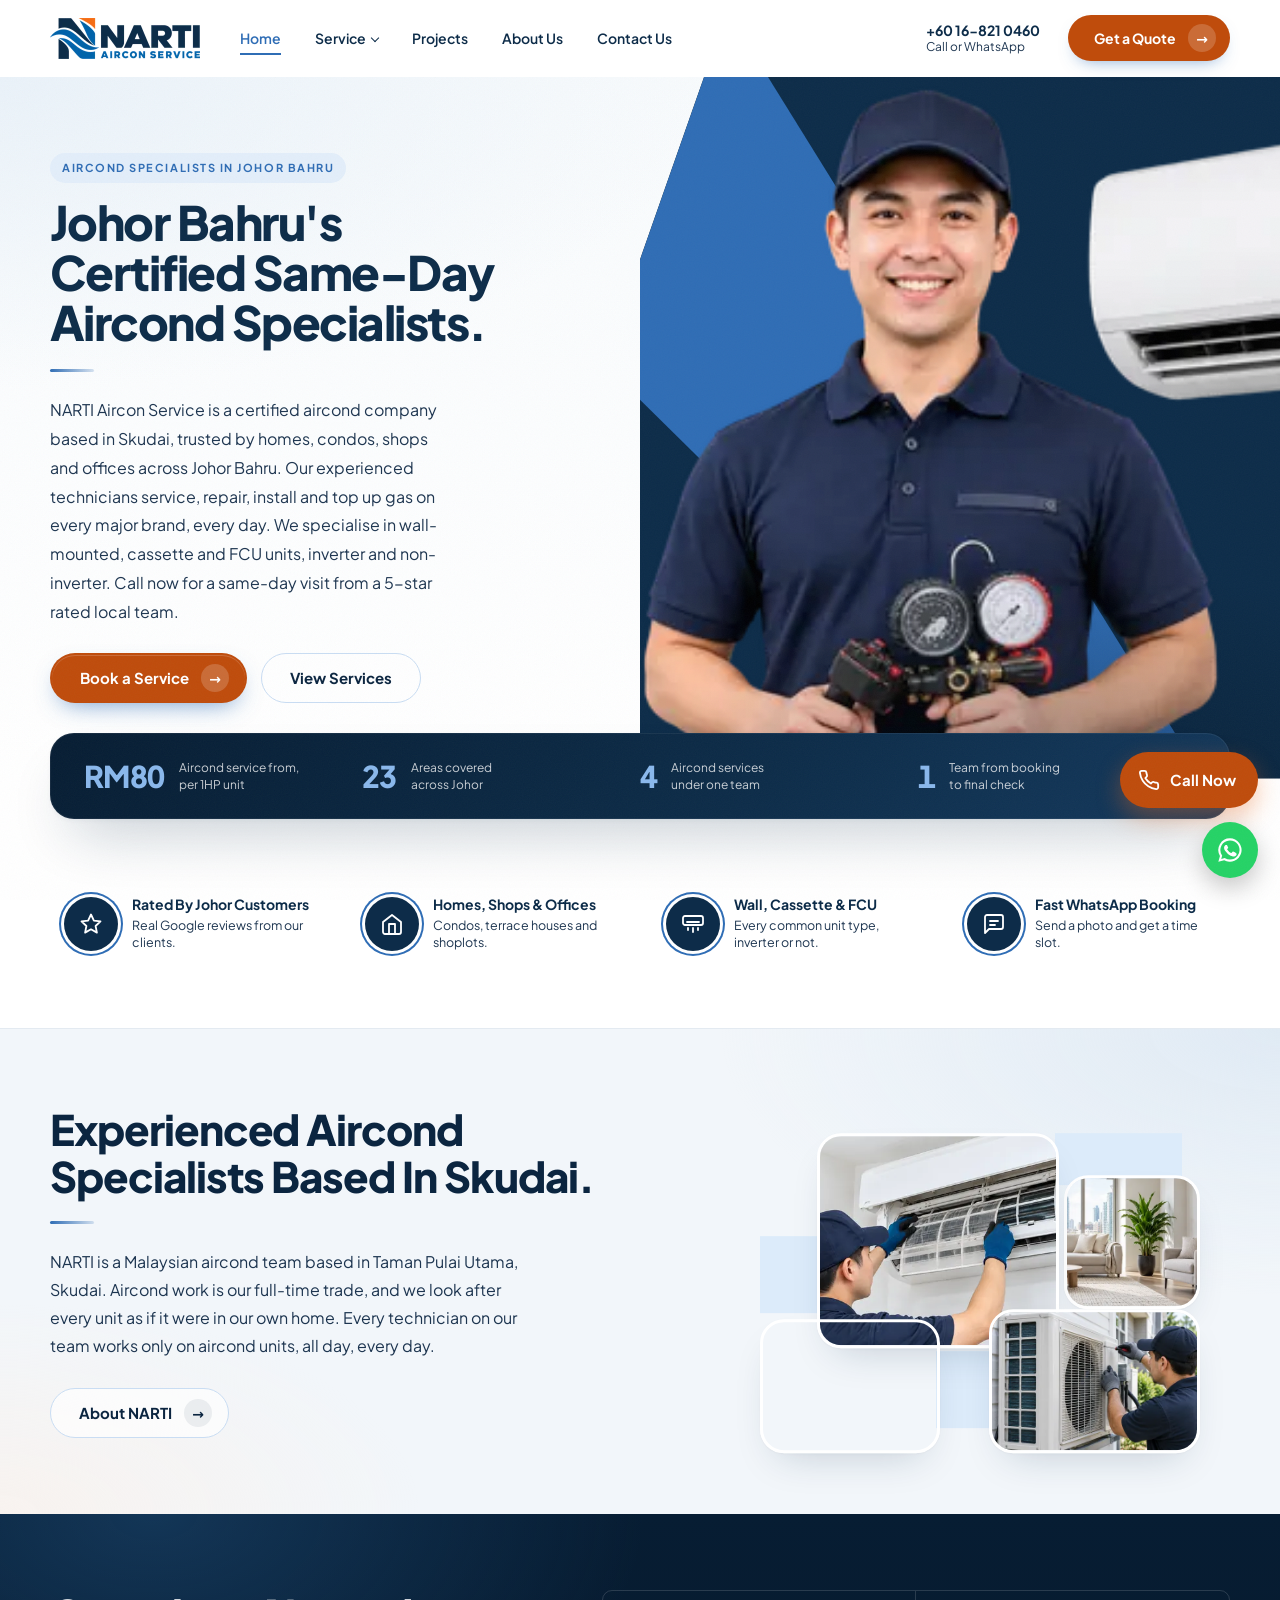
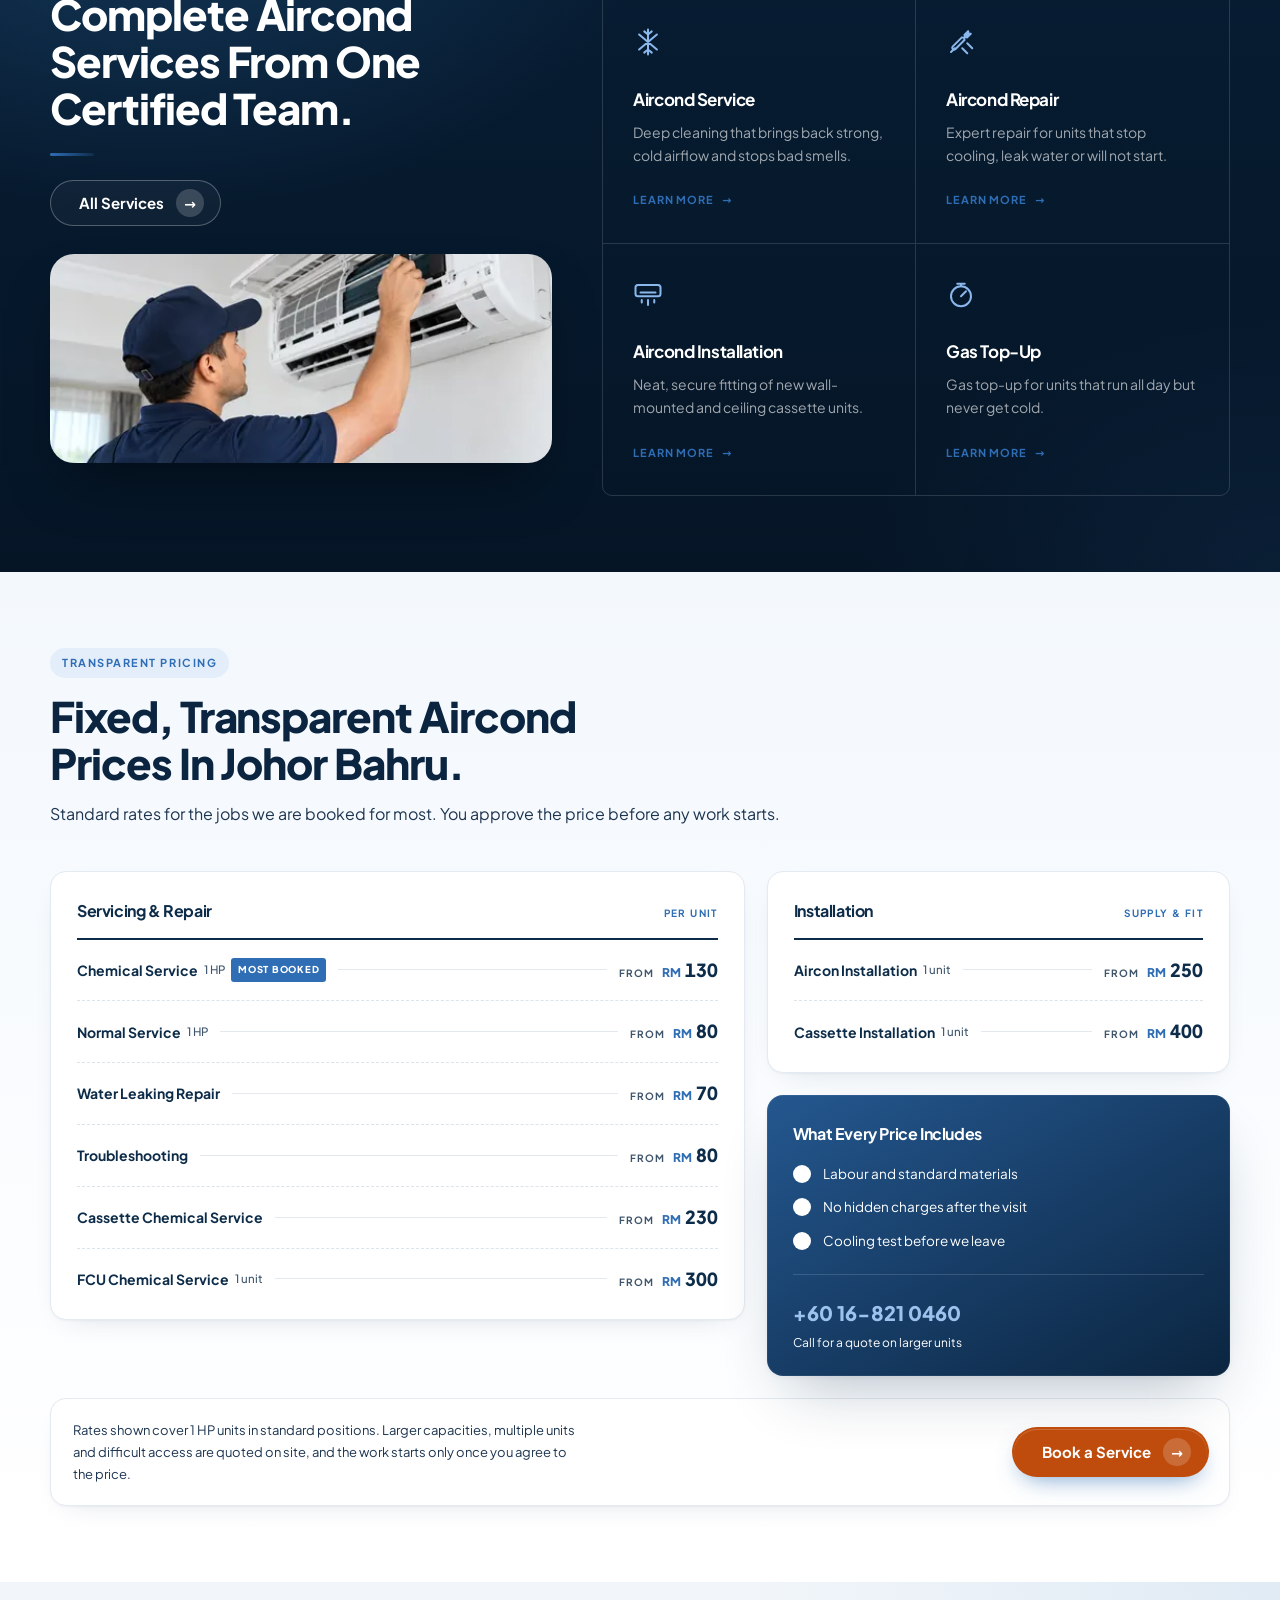
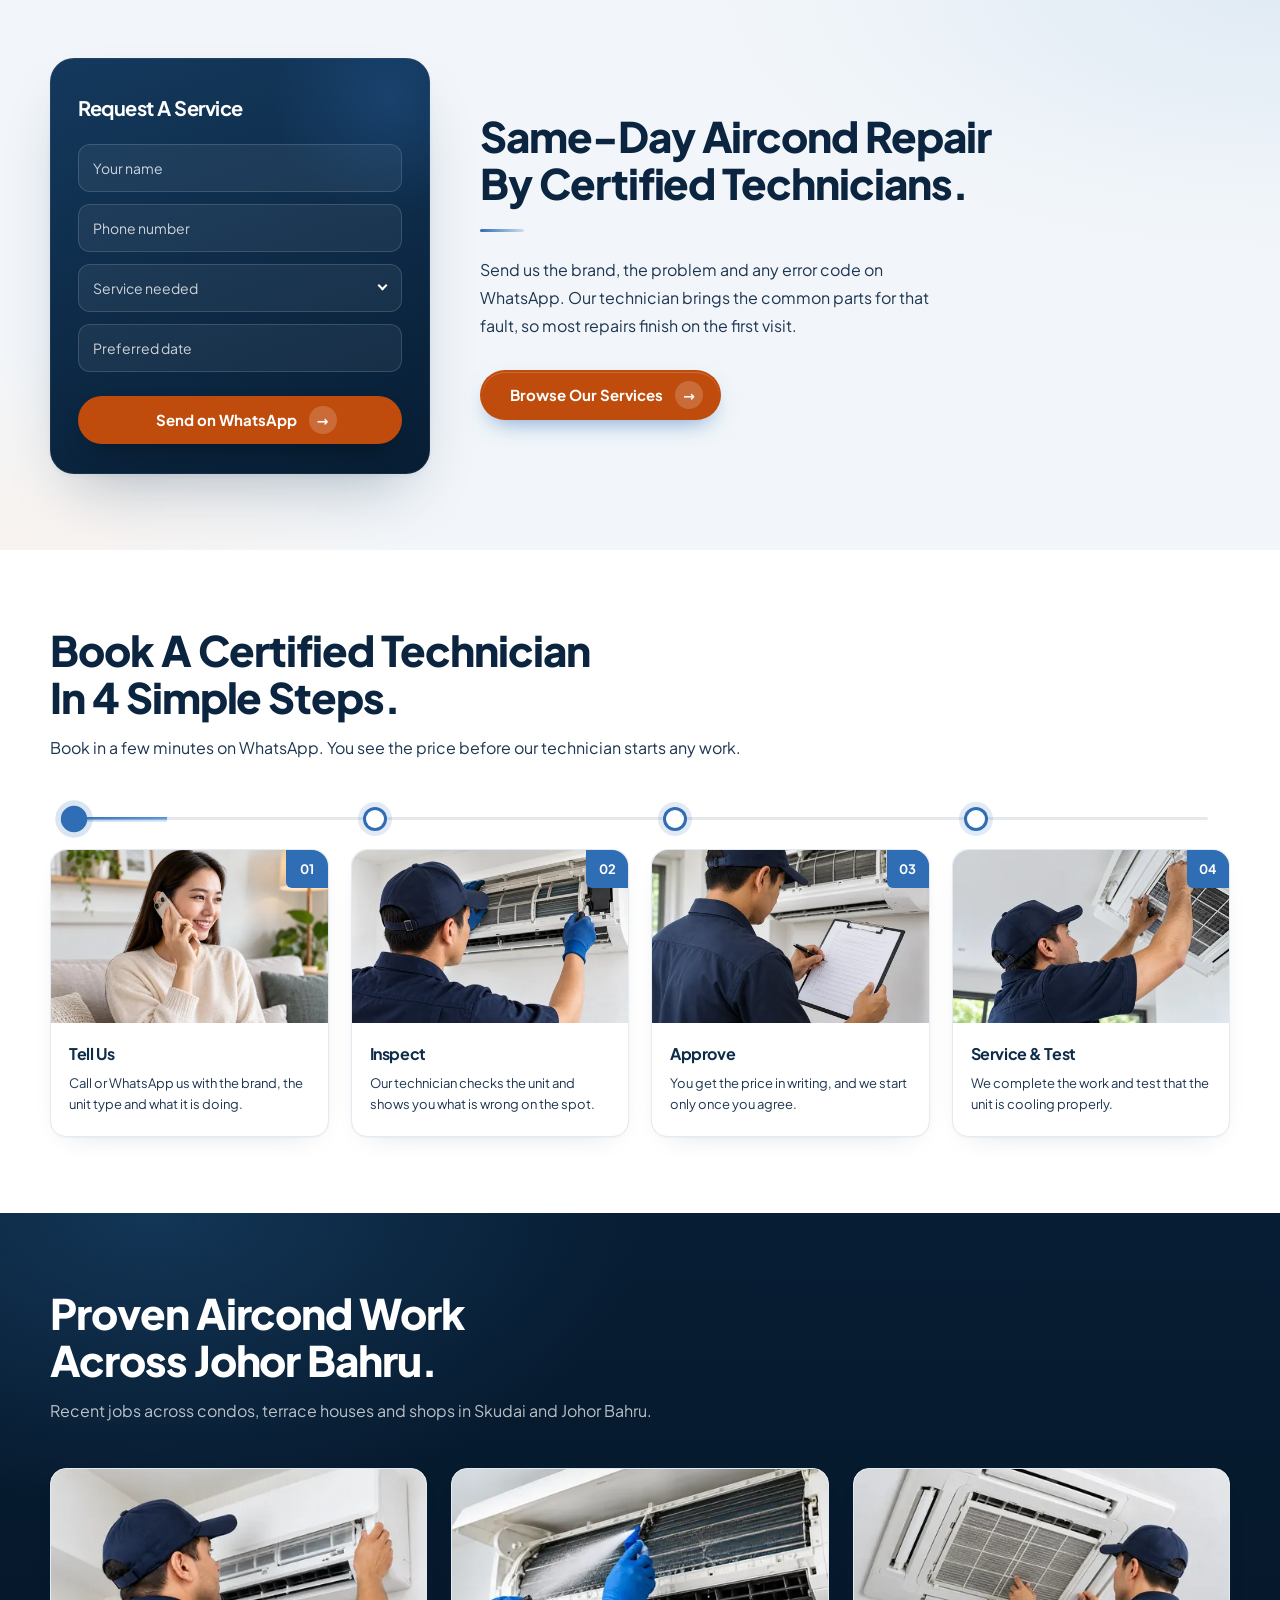
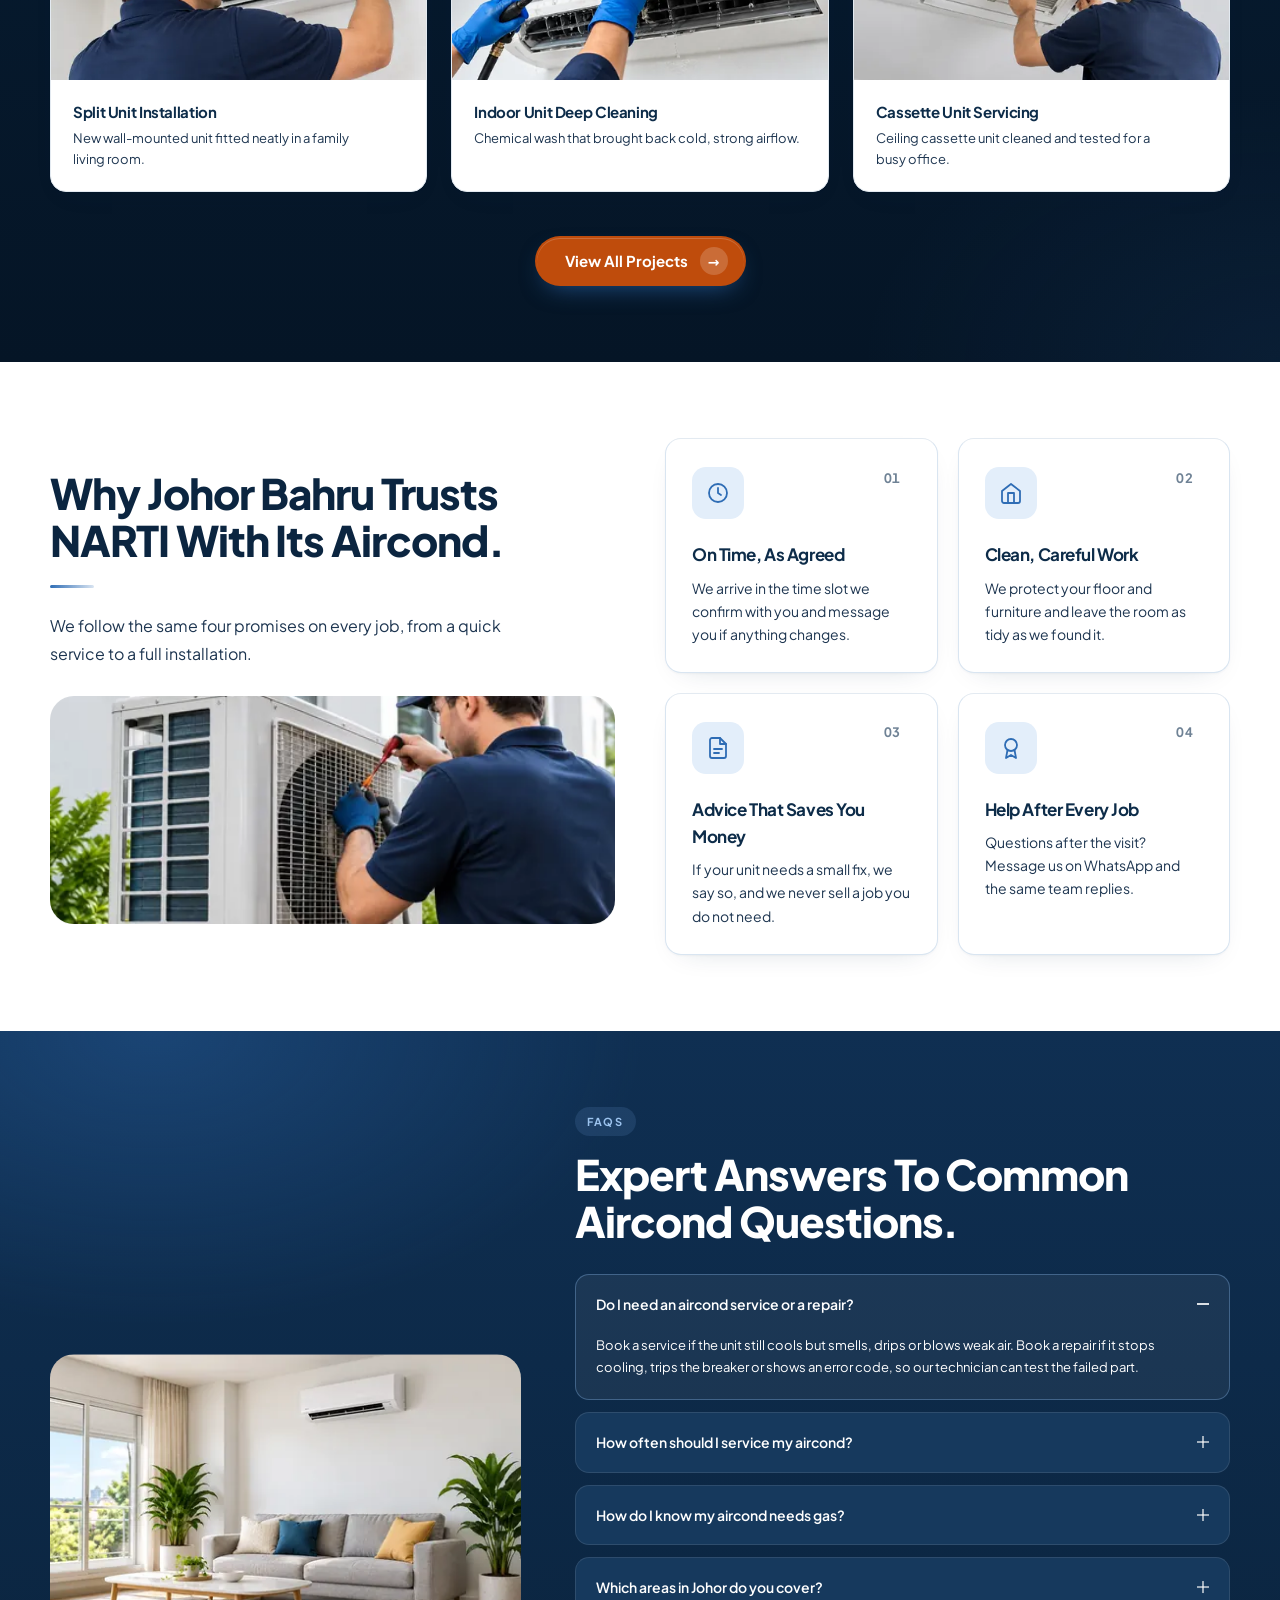
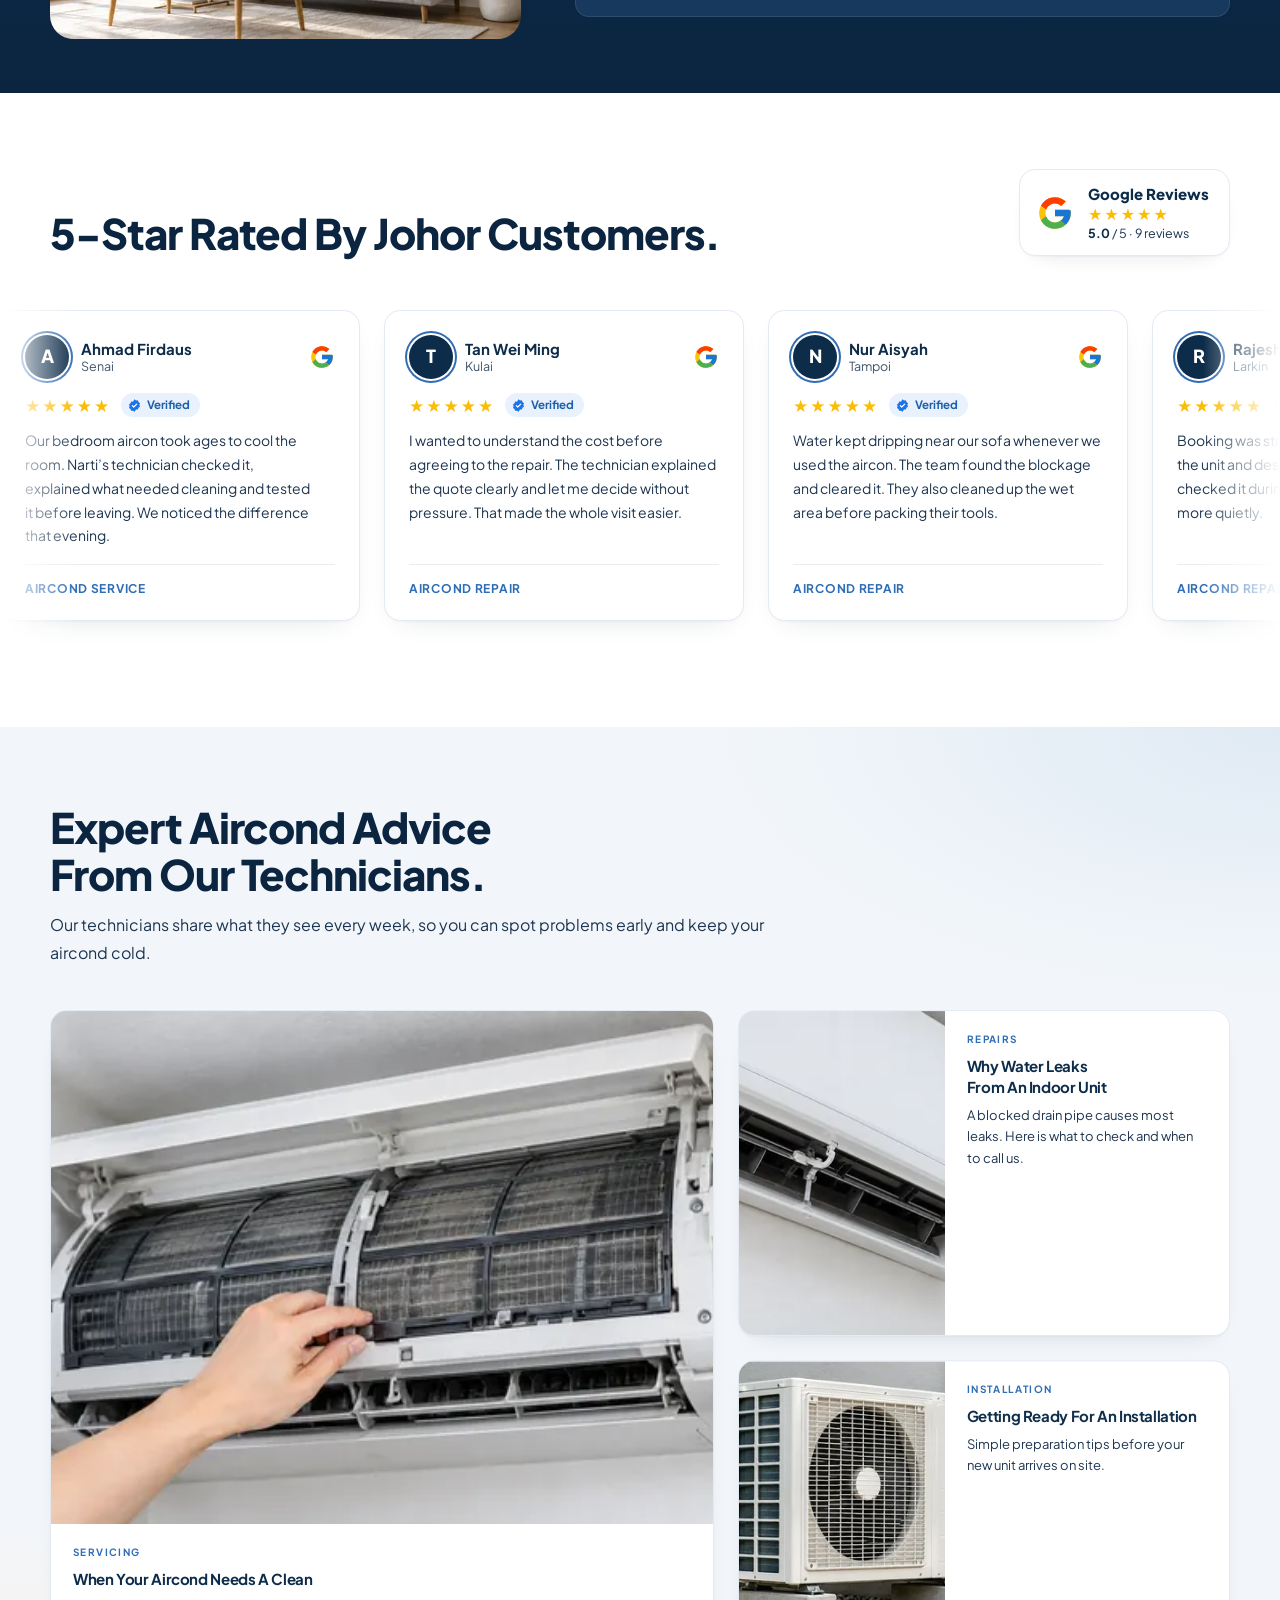
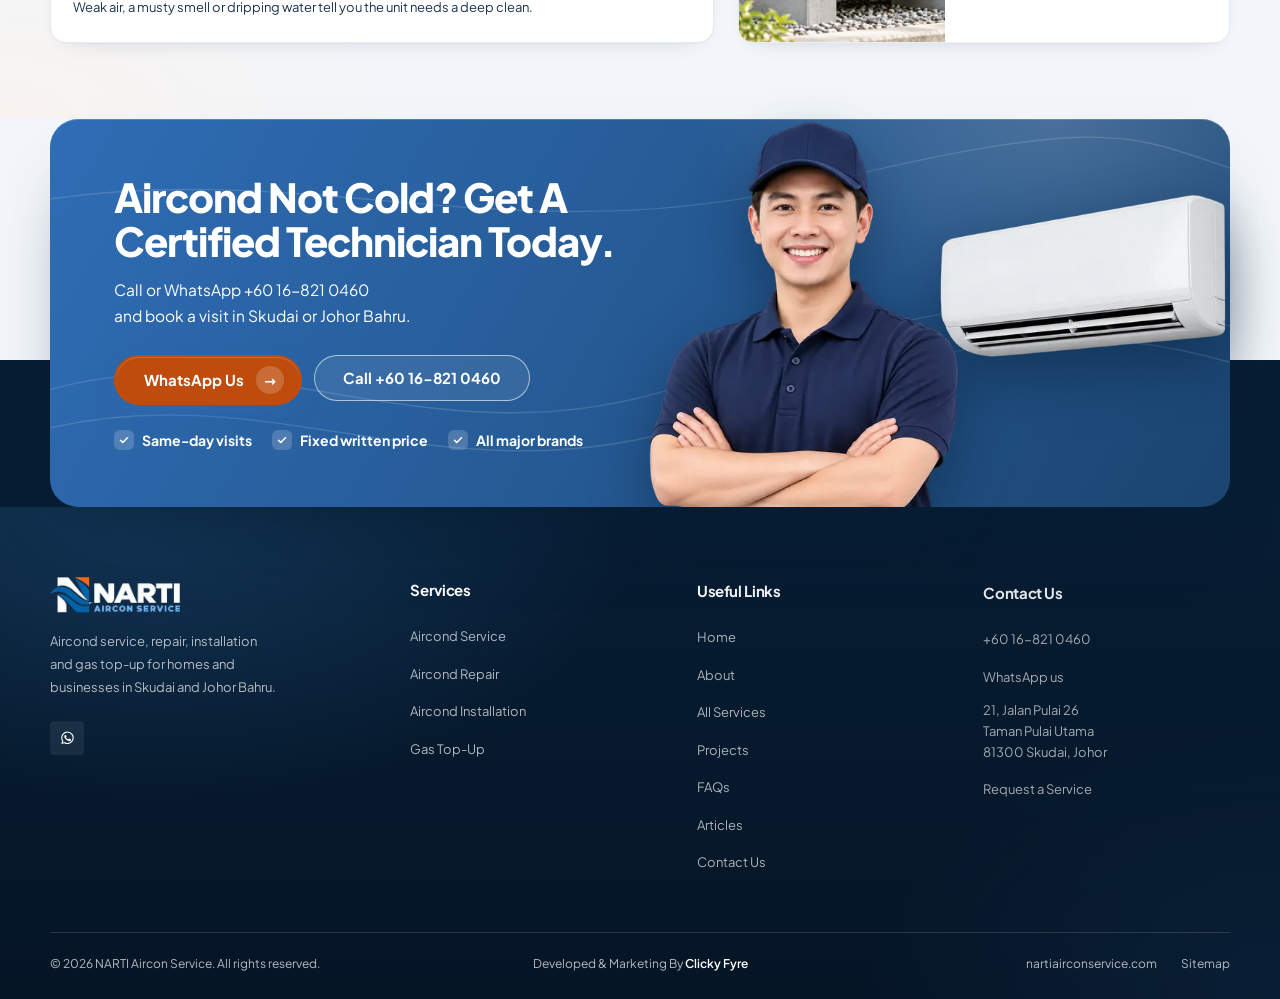
==== commit 0cae05bf: "Service hero: 23+ Years Servicing Aircond badge above the H1 Co-Authored-By: Claude Opus 5.5 <norepl" ====
--- a/index.html
+++ b/index.html
@@ -28,7 +28,7 @@
   <link rel="preload" href="/assets/fonts/plus-jakarta-sans-latin.woff2" as="font" type="font/woff2" crossorigin>
 
   <link rel="preload" as="image" href="assets/images/hero/technician-with-gauges.webp" imagesrcset="assets/images/hero/technician-with-gauges-480.webp 480w, assets/images/hero/technician-with-gauges-800.webp 800w, assets/images/hero/technician-with-gauges.webp 1200w" imagesizes="(max-width: 991px) calc(100vw - 32px), 55vw">
-  <link rel="stylesheet" href="assets/css/style.min.css?v=b5e0b8fa">
+  <link rel="stylesheet" href="assets/css/style.min.css?v=546e0c07">
 
   <script type="application/ld+json">
 {
--- a/assets/css/style.min.css
+++ b/assets/css/style.min.css
@@ -1 +1 @@
-@font-face{font-family: 'Plus Jakarta Sans';font-style: normal;font-weight: 400 800;font-display: swap;src: url(/assets/fonts/plus-jakarta-sans-latin-ext.woff2) format('woff2');unicode-range: U+0100-02BA,U+02BD-02C5,U+02C7-02CC,U+02CE-02D7,U+02DD-02FF,U+0304,U+0308,U+0329,U+1D00-1DBF,U+1E00-1E9F,U+1EF2-1EFF,U+2020,U+20A0-20AB,U+20AD-20C4,U+2113,U+2C60-2C7F,U+A720-A7FF}@font-face{font-family: 'Plus Jakarta Sans';font-style: normal;font-weight: 400 800;font-display: swap;src: url(/assets/fonts/plus-jakarta-sans-latin.woff2) format('woff2');unicode-range: U+0000-00FF,U+0131,U+0152-0153,U+02BB-02BC,U+02C6,U+02DA,U+02DC,U+0304,U+0308,U+0329,U+2000-206F,U+20AC,U+2122,U+2191,U+2193,U+2212,U+2215,U+FEFF,U+FFFD}:root{--navy: #0d2c49;--navy-2: #173a5e;--navy-line: rgba(255,255,255,0.14);--orange: #f37021;--orange-dark: #dc5f12;--orange-soft: #fdeee4;--blue: #2f6db5;--blue-soft: #eef5fc;--light: #f1f6fa;--ink: #0f2a47;--text: #5b6b7c;--muted: #8a99a8;--border: #e3e9ef;--white: #ffffff;--font: "Inter",system-ui,-apple-system,"Segoe UI",Roboto,Arial,sans-serif;--container: 1140px;--radius: 6px;--shadow: 0 10px 30px rgba(13,44,73,0.08);--header-h: 76px}*,*::before,*::after{box-sizing: border-box}html{scroll-behavior: smooth;scroll-padding-top: var(--header-h)}body{margin: 0;font-family: var(--font);font-size: 16px;line-height: 1.6;color: var(--text);background: var(--white);-webkit-font-smoothing: antialiased;overflow-x: hidden}img{display: block;max-width: 100%;height: auto}a{color: inherit;text-decoration: none}ul{list-style: none;margin: 0;padding: 0}h1,h2,h3,p{margin: 0}button,input,select{font: inherit}.sr-only{position: absolute;width: 1px;height: 1px;padding: 0;margin: -1px;overflow: hidden;clip: rect(0,0,0,0);white-space: nowrap;border: 0}.container{width: 100%;max-width: calc(var(--container) + 48px);margin: 0 auto;padding: 0 24px}.eyebrow{font-size: 12px;font-weight: 700;letter-spacing: 0.16em;text-transform: uppercase;color: var(--orange);margin-bottom: 14px}.section-title{font-size: clamp(30px,3.4vw,42px);line-height: 1.15;font-weight: 800;letter-spacing: -0.02em;color: var(--ink)}.divider{display: block;width: 48px;height: 3px;border-radius: 3px;background: var(--orange);margin: 22px 0 24px}.text{font-size: 16px;line-height: 1.75;color: var(--text);max-width: 480px}.btn{display: inline-flex;align-items: center;justify-content: center;gap: 10px;height: 50px;padding: 0 28px;border-radius: var(--radius);border: 2px solid transparent;font-size: 15px;font-weight: 600;cursor: pointer;white-space: nowrap;transition: background-color .2s,color .2s,border-color .2s,transform .2s,box-shadow .2s}.btn__arrow{transition: transform .2s}.btn:hover .btn__arrow{transform: translateX(4px)}.btn--primary{background: var(--orange);color: var(--white);box-shadow: 0 8px 20px rgba(47,109,181,.25)}.btn--primary:hover{background: var(--orange-dark)}.btn--outline{border-color: var(--orange);color: var(--orange);background: transparent}.btn--outline:hover{background: var(--orange);color: var(--white)}.btn--ghost{border-color: rgba(255,255,255,.45);color: var(--white);background: transparent;height: 46px}.btn--ghost:hover{background: var(--white);color: var(--navy);border-color: var(--white)}.btn--white{background: var(--white);color: var(--orange)}.btn--white:hover{background: var(--navy);color: var(--white)}.btn--sm{height: 46px;padding: 0 24px;font-size: 14px}.btn--block{width: 100%}.link-more{display: inline-flex;gap: 8px;font-size: 11px;font-weight: 700;letter-spacing: .14em;text-transform: uppercase;color: var(--orange)}.link-more span{transition: transform .2s}.link-more:hover span{transform: translateX(4px)}.section{padding: 110px 0}.section--navy{background: var(--navy)}.section--navy .section-title{color: var(--white)}.section--light{background: var(--light)}.section-head{display: flex;justify-content: space-between;align-items: flex-end;gap: 40px;margin-bottom: 48px}.section-head__text{max-width: 300px;font-size: 15px;line-height: 1.7;color: var(--text)}.section--navy .section-head__text{color: rgba(255,255,255,.72)}.header{position: sticky;top: 0;z-index: 100;background: var(--white);transition: box-shadow .25s}.header.is-scrolled{box-shadow: 0 4px 20px rgba(13,44,73,.08)}.header__inner{display: flex;align-items: center;height: var(--header-h);gap: 40px}.header__logo img{width: 150px;height: auto}.nav{flex: 1}.nav__list{display: flex;gap: 34px}.nav__link{position: relative;font-size: 14px;font-weight: 600;color: var(--ink);padding: 6px 0;transition: color .2s}.nav__link::after{content: "";position: absolute;left: 0;right: 0;bottom: -2px;height: 2px;background: var(--orange);transform: scaleX(0);transition: transform .25s}.nav__link:hover,.nav__link.is-active{color: var(--blue)}.nav__link.is-active::after,.nav__link:hover::after{transform: scaleX(1)}.nav__cta{display: none}.header__right{display: flex;align-items: center;gap: 28px}.header__phone{display: flex;flex-direction: column;line-height: 1.3}.header__phone strong{font-size: 14px;font-weight: 700;color: var(--ink)}.header__phone span{font-size: 12px;color: var(--muted)}.nav-toggle{display: none;width: 44px;height: 44px;margin-left: auto;border: 0;background: transparent;cursor: pointer;padding: 10px}.nav-toggle span{display: block;height: 2px;background: var(--ink);border-radius: 2px;margin: 5px 0;transition: transform .25s,opacity .25s}.nav-toggle[aria-expanded="true"] span:nth-child(1){transform: translateY(7px) rotate(45deg)}.nav-toggle[aria-expanded="true"] span:nth-child(2){opacity: 0}.nav-toggle[aria-expanded="true"] span:nth-child(3){transform: translateY(-7px) rotate(-45deg)}.hero{position: relative;min-height: 560px;background: linear-gradient(135deg,#f9fbfe 0%,#eef4fa 100%);overflow: hidden}.hero__inner{position: relative;z-index: 2;display: flex;align-items: center;min-height: 560px}.hero__content{max-width: 50%;padding: 70px 40px 70px 0}.hero__title{font-size: clamp(36px,3.7vw,52px);line-height: 1.1;font-weight: 800;letter-spacing: -0.025em;color: var(--ink)}.hero__text{font-size: 16px;line-height: 1.8;color: var(--text);max-width: 400px}.hero__actions{display: flex;flex-wrap: wrap;gap: 14px;margin-top: 34px}.hero__visual{position: absolute;top: 0;right: 0;bottom: 0;width: 50%;background: var(--navy);clip-path: polygon(10% 0,100% 0,100% 100%,0 100%,0 26%);overflow: hidden}.hero__stripe{position: absolute;inset: 0;background: var(--orange);clip-path: polygon(0 26%,10% 0,20% 0,88% 100%,60% 100%,0 46%)}.hero__img{position: absolute;bottom: 0;left: 0;width: 108%;max-width: none;height: 100%;object-fit: cover;object-position: left bottom}.stats{background: var(--navy)}.stats__grid{display: grid;grid-template-columns: repeat(4,1fr);padding-top: 26px;padding-bottom: 26px}.stat{display: flex;align-items: center;gap: 14px}.stat__num{font-size: 30px;font-weight: 800;color: var(--orange);letter-spacing: -.02em;line-height: 1}.stat__label{font-size: 12px;line-height: 1.45;color: rgba(255,255,255,.75)}.about__grid{display: grid;grid-template-columns: 1fr 1fr;gap: 60px;align-items: center}.checklist{margin: 26px 0 34px;display: grid;gap: 14px}.checklist li{position: relative;padding-left: 34px;font-size: 15px;font-weight: 500;color: var(--ink)}.checklist li::before{content: "";position: absolute;left: 0;top: 50%;width: 20px;height: 20px;margin-top: -10px;border-radius: 50%;background: var(--orange) url("data:image/svg+xml,%3Csvg xmlns='http://www.w3.org/2000/svg' viewBox='0 0 24 24' fill='none' stroke='white' stroke-width='3.5' stroke-linecap='round' stroke-linejoin='round'%3E%3Cpath d='M5 12.5l4.5 4.5L19 7.5'/%3E%3C/svg%3E") center / 11px no-repeat}.about__collage{position: relative;width: 100%;max-width: 440px;aspect-ratio: 440 / 320;margin-left: auto;margin-right: 30px}.about__img{position: absolute;object-fit: cover;border: 3px solid var(--white);box-shadow: var(--shadow)}.about__img--main{left: 13%;top: 0;width: 55%;height: 67%;z-index: 2}.about__img--tr{left: 69%;top: 13%;width: 31%;height: 42%;z-index: 1;object-position: 70% center}.about__img--bl{left: 0;top: 58%;width: 41%;height: 42%;z-index: 3}.about__img--br{left: 52%;top: 55%;width: 48%;height: 45%;z-index: 3}.about__deco{position: absolute;background: var(--blue-soft);z-index: 0}.about__deco--1{left: 0;top: 32%;width: 16%;height: 24%;background: #dcebfa}.about__deco--2{left: 67%;top: 0;width: 29%;height: 16%;background: #dcebfa}.about__deco--3{left: 40%;top: 68%;width: 14%;height: 24%;background: #dcebfa}.services__grid{display: grid;grid-template-columns: 0.8fr 1fr;gap: 50px;align-items: start}.services__intro .btn{margin-bottom: 28px}.services__img{border-radius: var(--radius);overflow: hidden;border-bottom: 3px solid var(--orange)}.services__img img{width: 100%;aspect-ratio: 420 / 175;object-fit: cover;object-position: center 35%}.services__cards{display: grid;grid-template-columns: repeat(3,1fr);border: 1px solid var(--navy-line);border-radius: var(--radius);overflow: hidden}.service-card{padding: 30px 24px 28px;border-right: 1px solid var(--navy-line);border-bottom: 1px solid var(--navy-line);transition: background-color .25s}.service-card:nth-child(3n){border-right: 0}.service-card:nth-last-child(-n+3){border-bottom: 0}.service-card:hover{background: rgba(255,255,255,.04)}.service-card__icon{width: 30px;height: 30px;fill: none;stroke: var(--orange);stroke-width: 1.6;stroke-linecap: round;stroke-linejoin: round;margin-bottom: 22px}.service-card__title{font-size: 15px;font-weight: 700;color: var(--white);margin-bottom: 8px}.service-card__text{font-size: 13px;line-height: 1.65;color: rgba(255,255,255,.62);margin-bottom: 18px;min-height: 43px}.request__grid{display: grid;grid-template-columns: 380px 1fr;gap: 50px;align-items: center}.request-form{background: var(--orange);border-radius: 8px;padding: 34px 28px 30px;display: grid;gap: 12px;box-shadow: 0 20px 40px rgba(47,109,181,.2)}.request-form__title{font-size: 20px;font-weight: 700;color: var(--white);margin-bottom: 8px}.field{width: 100%;height: 42px;padding: 0 14px;border-radius: 4px;border: 1px solid rgba(255,255,255,.28);background: rgba(255,255,255,.16);color: var(--white);font-size: 13px;outline: none;transition: border-color .2s,background-color .2s;-webkit-appearance: none;appearance: none}.field::placeholder{color: rgba(255,255,255,.78)}.field:focus{border-color: var(--white);background: rgba(255,255,255,.24)}.field.is-invalid{border-color: var(--navy)}.field-select{position: relative}.field-select::after{content: "";position: absolute;right: 16px;top: 50%;width: 7px;height: 7px;margin-top: -6px;border-right: 2px solid var(--white);border-bottom: 2px solid var(--white);transform: rotate(45deg);pointer-events: none}select.field{cursor: pointer}select.field:invalid{color: rgba(255,255,255,.78)}select.field option{color: var(--ink)}input[type="date"].field::-webkit-calendar-picker-indicator{filter: invert(1);cursor: pointer}.request-form .btn{margin-top: 12px;height: 48px}.request-form__msg{font-size: 13px;color: var(--white);min-height: 0}.request-form__msg:empty{display: none}.request__content .text{margin-bottom: 30px}.steps__grid{display: grid;grid-template-columns: repeat(4,1fr);gap: 22px}.step__media{position: relative;border-radius: 4px;overflow: hidden;margin-bottom: 20px}.step__media img{width: 100%;aspect-ratio: 240 / 150;object-fit: cover;transition: transform .5s}.step:hover .step__media img{transform: scale(1.05)}.step__num{position: absolute;top: 0;right: 0;min-width: 42px;height: 38px;display: grid;place-items: center;background: var(--orange);color: var(--white);font-size: 13px;font-weight: 700;border-radius: 0 4px 0 6px}.step__title{font-size: 16px;font-weight: 700;color: var(--ink);margin-bottom: 6px}.step__text{font-size: 13px;line-height: 1.65;color: var(--text)}.work__grid{display: grid;grid-template-columns: repeat(3,1fr);gap: 24px}.work-card{background: var(--white);border-radius: 4px;overflow: hidden;transition: transform .3s,box-shadow .3s}.work-card:hover{transform: translateY(-6px);box-shadow: 0 20px 40px rgba(0,0,0,.25)}.work-card img{width: 100%;aspect-ratio: 320 / 180;object-fit: cover}.work-card__body{padding: 20px 22px 22px;border-left: 3px solid var(--orange)}.work-card__title{font-size: 15px;font-weight: 700;color: var(--ink);margin-bottom: 4px}.work-card__text{font-size: 13px;color: var(--text)}.why__grid{display: grid;grid-template-columns: 1fr 1fr;gap: 50px;align-items: end}.why__content .text{margin-bottom: 28px}.why__img{border-radius: 4px;overflow: hidden}.why__img img{width: 100%;aspect-ratio: 460 / 185;object-fit: cover;object-position: center 40%}.why__cards{display: grid;grid-template-columns: 1fr 1fr;gap: 18px}.why-card{position: relative;background: var(--blue-soft);border-top: 3px solid var(--blue);border-radius: 4px;padding: 26px 22px 24px;transition: transform .3s,box-shadow .3s}.why-card:hover{transform: translateY(-4px);box-shadow: var(--shadow)}.why-card__num{position: absolute;top: 18px;right: 20px;font-size: 22px;font-weight: 800;color: #d6e4f3}.why-card__icon{width: 24px;height: 24px;fill: none;stroke: var(--blue);stroke-width: 1.7;stroke-linecap: round;stroke-linejoin: round;margin-bottom: 18px}.why-card__title{font-size: 15px;font-weight: 700;color: var(--ink);margin-bottom: 6px}.why-card__text{font-size: 13px;line-height: 1.65;color: var(--text)}.faq__grid{display: grid;grid-template-columns: 0.72fr 1fr;gap: 54px;align-items: end}.faq__img{border-radius: 4px;overflow: hidden}.faq__img img{width: 100%;aspect-ratio: 380 / 230;object-fit: cover}.faq__content .section-title{margin-bottom: 30px}.accordion{display: grid;gap: 12px}.accordion__item{background: var(--navy-2);border: 1px solid var(--navy-line);border-radius: 4px;transition: border-color .25s}.accordion__item.is-open{border-color: rgba(47,109,181,.55)}.accordion__btn{width: 100%;display: flex;align-items: center;justify-content: space-between;gap: 16px;padding: 18px 20px;background: none;border: 0;color: var(--white);font-size: 14px;font-weight: 600;text-align: left;cursor: pointer}.accordion__icon{position: relative;flex: 0 0 12px;width: 12px;height: 12px}.accordion__icon::before,.accordion__icon::after{content: "";position: absolute;left: 0;top: 50%;width: 12px;height: 2px;margin-top: -1px;background: rgba(255,255,255,.6);transition: transform .25s}.accordion__icon::after{transform: rotate(90deg)}.accordion__item.is-open .accordion__icon::after{transform: rotate(0)}.accordion__panel{display: grid;grid-template-rows: 0fr;transition: grid-template-rows .3s ease}.accordion__item.is-open .accordion__panel{grid-template-rows: 1fr}.accordion__panel>p{overflow: hidden;padding: 0 20px;font-size: 13px;line-height: 1.75;color: rgba(255,255,255,.68)}.accordion__item.is-open .accordion__panel>p{padding-bottom: 20px}.blog__grid{display: grid;grid-template-columns: repeat(3,1fr);gap: 24px}.post-card{background: var(--white);border: 1px solid var(--border);border-radius: 4px;overflow: hidden;transition: transform .3s,box-shadow .3s}.post-card:hover{transform: translateY(-6px);box-shadow: var(--shadow)}.post-card__media{display: block;overflow: hidden}.post-card__media img{width: 100%;aspect-ratio: 320 / 125;object-fit: cover;transition: transform .5s}.post-card:hover .post-card__media img{transform: scale(1.05)}.post-card__body{padding: 20px 22px 24px}.post-card__cat{display: block;font-size: 10px;font-weight: 700;letter-spacing: .14em;text-transform: uppercase;color: var(--blue);margin-bottom: 8px}.post-card__title{font-size: 15px;font-weight: 700;color: var(--ink);margin-bottom: 8px;line-height: 1.4}.post-card__title a:hover{color: var(--orange)}.post-card__text{font-size: 13px;line-height: 1.65;color: var(--text)}.cta{display: grid;grid-template-columns: 1fr 1fr;min-height: 340px}.cta__left{background: var(--orange);display: flex;align-items: center;justify-content: flex-end}.cta__content{width: 100%;max-width: calc(var(--container) / 2 + 24px);padding: 60px 40px 60px 24px}.cta__title{font-size: clamp(28px,3vw,36px);line-height: 1.15;font-weight: 800;letter-spacing: -.02em;color: var(--white);margin-bottom: 14px}.cta__text{font-size: 14px;line-height: 1.7;color: rgba(255,255,255,.88);margin-bottom: 26px}.cta__right{position: relative;background: linear-gradient(90deg,#f37021 0%,#f58a2f 100%);overflow: hidden}.cta__wave{position: absolute;left: 0;top: 0;width: 100%;height: calc(100% + 2px)}.cta__img{position: absolute;left: 0;bottom: 0;width: 100%;height: 100%;max-width: none;object-fit: cover;object-position: left top}.footer{background: var(--navy);color: rgba(255,255,255,.7);padding-top: 70px}.footer__grid{display: grid;grid-template-columns: 1.3fr 1fr 1fr 1fr;gap: 40px;padding-bottom: 60px}.footer__brand img{width: 130px;margin-bottom: 18px}.footer__brand p{font-size: 13px;line-height: 1.75;margin-bottom: 22px}.socials{display: flex;gap: 10px}.socials a{width: 34px;height: 34px;display: grid;place-items: center;border-radius: 4px;background: rgba(255,255,255,.08);transition: background-color .2s}.socials a:hover{background: var(--orange)}.socials svg{width: 15px;height: 15px;fill: var(--white)}.footer__col h3{font-size: 15px;font-weight: 700;color: var(--white);margin-bottom: 20px}.footer__col ul{display: grid;gap: 12px}.footer__col a{font-size: 13px;transition: color .2s}.footer__col a:hover{color: var(--orange)}.footer__bottom{display: flex;justify-content: space-between;align-items: center;gap: 20px;padding-top: 22px;padding-bottom: 26px;font-size: 12px;position: relative}.footer__bottom::before{content: "";position: absolute;top: 0;left: 24px;right: 24px;height: 1px;background: var(--navy-line)}.footer__bottom ul{display: flex;gap: 24px}.footer__bottom a:hover{color: var(--orange)}.reveal{opacity: 0;transform: translateY(24px);transition: opacity .7s ease,transform .7s ease}.reveal.is-visible{opacity: 1;transform: none}@media (prefers-reduced-motion: reduce){html{scroll-behavior: auto}.reveal{opacity: 1;transform: none;transition: none}*{transition-duration: 0s !important}}@media (max-width: 1140px){.header__phone{display: none}.nav__list{gap: 26px}}@media (max-width: 991px){:root{--header-h: 68px}.section{padding: 80px 0}.nav-toggle{display: block}.header__right{display: none}.nav{position: fixed;top: var(--header-h);left: 0;right: 0;background: var(--white);padding: 12px 24px 28px;box-shadow: 0 20px 30px rgba(13,44,73,.12);transform: translateY(-12px);opacity: 0;visibility: hidden;transition: opacity .25s,transform .25s,visibility .25s}.nav.is-open{opacity: 1;visibility: visible;transform: none}.nav__list{flex-direction: column;gap: 0}.nav__link{display: block;padding: 14px 0;border-bottom: 1px solid var(--border)}.nav__link::after{display: none}.nav__cta{display: inline-flex;width: 100%;margin-top: 20px}.hero,.hero__inner{min-height: 0}.hero__content{max-width: 560px;padding: 60px 0 40px}.hero__visual{position: relative;width: 100%;height: 380px;clip-path: polygon(0 12%,100% 0,100% 100%,0 100%)}.hero__img{width: 100%;object-position: center bottom}.stats__grid{grid-template-columns: repeat(2,1fr);gap: 22px;padding-top: 30px;padding-bottom: 30px}.about__grid,.services__grid,.request__grid,.why__grid,.faq__grid{grid-template-columns: 1fr}.about__collage{margin: 10px auto 0}.services__cards{grid-template-columns: repeat(2,1fr)}.service-card:nth-child(3n){border-right: 1px solid var(--navy-line)}.service-card:nth-child(2n){border-right: 0}.service-card:nth-last-child(-n+3){border-bottom: 1px solid var(--navy-line)}.service-card:nth-last-child(-n+2){border-bottom: 0}.request__grid{max-width: 560px}.request-form{order: 2}.faq__img{order: 2}.steps__grid{grid-template-columns: repeat(2,1fr);row-gap: 36px}.work__grid,.blog__grid{grid-template-columns: repeat(2,1fr)}.cta{grid-template-columns: 1fr}.cta__left{justify-content: flex-start}.cta__right{height: 320px}.cta__img{object-position: center top}.footer__grid{grid-template-columns: 1fr 1fr}}@media (max-width: 640px){.section{padding: 64px 0}.container{padding-left: 16px;padding-right: 16px}.footer__bottom::before{left: 16px;right: 16px}.section-head{flex-direction: column;align-items: flex-start;gap: 16px;margin-bottom: 32px}.hero__actions .btn{flex: 1 1 auto}.hero__visual{height: 280px}.stat__num{font-size: 24px}.services__cards{grid-template-columns: 1fr}.service-card{border-right: 0 !important;border-bottom: 1px solid var(--navy-line) !important}.service-card:last-child{border-bottom: 0 !important}.steps__grid,.work__grid,.blog__grid,.why__cards{grid-template-columns: 1fr}.request-form{padding: 28px 20px}.cta__content{padding: 56px 16px}.cta__right{height: 240px}.footer__grid{grid-template-columns: 1fr;gap: 32px}.footer__bottom{flex-direction: column;text-align: center}}.nav__item--dropdown{position: relative}.nav__caret{display: inline-block;width: 6px;height: 6px;margin-left: 4px;border-right: 1.5px solid currentColor;border-bottom: 1.5px solid currentColor;transform: translateY(-3px) rotate(45deg)}.dropdown{position: absolute;top: calc(100% + 14px);left: -18px;min-width: 230px;padding: 10px 0;background: var(--white);border-top: 3px solid var(--orange);border-radius: 0 0 var(--radius) var(--radius);box-shadow: 0 18px 40px rgba(13,44,73,.14);opacity: 0;visibility: hidden;transform: translateY(8px);transition: opacity .2s,transform .2s,visibility .2s;z-index: 10}.dropdown::before{content: "";position: absolute;left: 0;right: 0;top: -17px;height: 14px}.nav__item--dropdown:hover .dropdown,.nav__item--dropdown:focus-within .dropdown{opacity: 1;visibility: visible;transform: none}.dropdown a{display: block;padding: 10px 20px;font-size: 14px;font-weight: 500;color: var(--ink);transition: color .2s,background-color .2s}.dropdown a:hover,.dropdown a.is-current{color: var(--orange);background: var(--orange-soft)}.services__cards--4{grid-template-columns: repeat(2,1fr)}.services__cards--4 .service-card{padding: 36px 30px 32px}.services__cards--4 .service-card:nth-child(3n){border-right: 1px solid var(--navy-line)}.services__cards--4 .service-card:nth-child(2n){border-right: 0}.services__cards--4 .service-card:nth-last-child(-n+3){border-bottom: 1px solid var(--navy-line)}.services__cards--4 .service-card:nth-last-child(-n+2){border-bottom: 0}.services__cards--4 .service-card__title{font-size: 17px}.services__cards--4 .service-card__text{font-size: 14px;min-height: 0}a.service-card{display: block}a.service-card:hover .link-more span{transform: translateX(4px)}.page-hero{background: var(--navy);padding: 70px 0 80px;overflow: hidden}.page-hero__grid{display: grid;grid-template-columns: 1.05fr 1fr;gap: 60px;align-items: center}.breadcrumb{display: flex;flex-wrap: wrap;gap: 8px;font-size: 13px;color: rgba(255,255,255,.6);margin-bottom: 26px}.breadcrumb a:hover{color: var(--orange)}.breadcrumb [aria-current]{color: var(--white)}.page-hero__title{font-size: clamp(32px,3.6vw,46px);line-height: 1.12;font-weight: 800;letter-spacing: -0.02em;color: var(--white)}.page-hero__text{font-size: 16px;line-height: 1.75;color: rgba(255,255,255,.78);max-width: 520px}.page-hero__text + .page-hero__text{margin-top: 14px}.page-hero__media{position: relative;border-radius: var(--radius);overflow: hidden;border-bottom: 4px solid var(--orange);box-shadow: 0 30px 60px rgba(0,0,0,.3)}.page-hero__media img{width: 100%;aspect-ratio: 3 / 2;object-fit: cover}.page-hero__media--cutout{background: linear-gradient(135deg,var(--orange) 0 45%,var(--navy-2) 45%)}.page-hero__media--cutout img{object-fit: contain;object-position: center bottom}.symptoms__grid{display: grid;grid-template-columns: repeat(3,1fr);gap: 16px}.symptom{display: flex;align-items: flex-start;gap: 14px;background: var(--white);border: 1px solid var(--border);border-left: 3px solid var(--orange);border-radius: 4px;padding: 20px 20px;font-size: 15px;font-weight: 500;line-height: 1.5;color: var(--ink)}.symptom svg{flex: 0 0 22px;width: 22px;height: 22px;padding: 4px;border-radius: 50%;background: var(--orange);fill: none;stroke: var(--white);stroke-width: 3.5;stroke-linecap: round;stroke-linejoin: round}.included__grid{display: grid;grid-template-columns: 0.9fr 1.1fr;gap: 60px;align-items: center}.included__media{border-radius: var(--radius);overflow: hidden;box-shadow: var(--shadow)}.included__media img{width: 100%;aspect-ratio: 4 / 5;object-fit: cover}.included__content .text{margin-bottom: 28px}.packages{display: grid;gap: 18px}.packages--2{grid-template-columns: 1fr 1fr}.package{background: var(--blue-soft);border-top: 3px solid var(--blue);border-radius: 4px;padding: 24px 22px}.package__title{font-size: 16px;font-weight: 700;color: var(--ink);margin-bottom: 16px}.checklist--tight{margin: 0;gap: 12px}.checklist--tight li{font-size: 14px;line-height: 1.5;padding-left: 30px}.checklist--tight li::before{top: 1px;margin-top: 0;width: 18px;height: 18px;background-size: 10px}.service-links{display: grid;grid-template-columns: repeat(3,1fr);gap: 22px}.service-link{display: block;background: var(--white);border: 1px solid var(--border);border-radius: 4px;padding: 30px 26px;transition: transform .3s,box-shadow .3s,border-color .3s}.service-link:hover{transform: translateY(-6px);box-shadow: var(--shadow);border-color: transparent}.service-link:hover .link-more span{transform: translateX(4px)}.service-link__icon{width: 30px;height: 30px;fill: none;stroke: var(--orange);stroke-width: 1.6;stroke-linecap: round;stroke-linejoin: round;margin-bottom: 18px}.service-link__title{font-size: 17px;font-weight: 700;color: var(--ink);margin-bottom: 8px}.service-link__text{font-size: 14px;line-height: 1.65;color: var(--text);margin-bottom: 16px}.footer__contact a{line-height: 1.6;display: inline-block}.accordion__panel a{color: var(--orange);text-decoration: underline}.wa-float{position: fixed;right: 22px;bottom: 22px;z-index: 90;width: 56px;height: 56px;display: grid;place-items: center;border-radius: 50%;background: #25d366;box-shadow: 0 10px 25px rgba(0,0,0,.22);transition: transform .2s}.wa-float:hover{transform: scale(1.08)}.wa-float svg{width: 28px;height: 28px;fill: var(--white)}@media (max-width: 991px){.nav__caret{display: none}.dropdown{position: static;opacity: 1;visibility: visible;transform: none;box-shadow: none;border: 0;padding: 0 0 6px 14px;min-width: 0;background: transparent}.dropdown::before{display: none}.dropdown a{padding: 10px 0;font-size: 14px;color: var(--text);background: none}.page-hero{padding: 50px 0 60px}.page-hero__grid,.included__grid{grid-template-columns: 1fr;gap: 40px}.included__media img{aspect-ratio: 16 / 10}.symptoms__grid{grid-template-columns: repeat(2,1fr)}.service-links{grid-template-columns: repeat(2,1fr)}}@media (max-width: 640px){.services__cards--4{grid-template-columns: 1fr}.symptoms__grid,.service-links,.packages--2{grid-template-columns: 1fr}.page-hero .hero__actions .btn{flex: 1 1 100%}.wa-float{right: 16px;bottom: 16px;width: 52px;height: 52px}}.ratings{display: flex;flex-wrap: wrap;gap: 12px;margin-top: 28px}.rating{display: inline-flex;align-items: center;gap: 12px;min-width: 0;padding: 10px 16px 10px 12px;background: var(--white);border: 1px solid var(--border);border-radius: 8px;box-shadow: 0 6px 18px rgba(13,44,73,.07);transition: transform .2s,box-shadow .2s}.rating:hover{transform: translateY(-2px);box-shadow: 0 10px 24px rgba(13,44,73,.12)}.rating__logo{flex: 0 0 28px;width: 28px;height: 28px}.rating__body{display: grid;line-height: 1.25}.rating__name{font-size: 13px;font-weight: 700;color: var(--ink)}.rating__stars{position: relative;display: inline-block;width: max-content;font-size: 14px;letter-spacing: 1px;color: #d5dde6;line-height: 1.2}.rating__stars-fill{position: absolute;inset: 0 auto 0 0;width: calc(var(--rating,0) / 5 * 100%);overflow: hidden;white-space: nowrap;color: #fbbc04}.rating[data-review="trustpilot"] .rating__stars-fill{color: #00b67a}.rating:not(.has-rating) .rating__stars{display: none}.rating__meta{font-size: 12px;color: var(--text)}.rating__meta strong{color: var(--ink)}.ratings--dark .rating{background: rgba(255,255,255,.06);border-color: rgba(255,255,255,.16);box-shadow: none}.ratings--dark .rating__name,.ratings--dark .rating__meta strong{color: var(--white)}.ratings--dark .rating__meta{color: rgba(255,255,255,.7)}.ratings--dark .rating__stars{color: rgba(255,255,255,.22)}.trust{background: var(--white);border-bottom: 1px solid var(--border)}.trust__grid{display: grid;grid-template-columns: repeat(4,1fr);gap: 24px;padding-top: 34px;padding-bottom: 34px}.trust-badge{display: flex;align-items: center;gap: 14px}.trust-badge__seal{flex: 0 0 54px;width: 54px;height: 54px;display: grid;place-items: center;border-radius: 50%;background: var(--navy);box-shadow: 0 0 0 3px var(--white),0 0 0 5px var(--orange)}.trust-badge__seal svg{width: 24px;height: 24px;fill: none;stroke: var(--white);stroke-width: 1.8;stroke-linecap: round;stroke-linejoin: round}.trust-badge__body{display: grid;gap: 2px;line-height: 1.4}.trust-badge__body strong{font-size: 14px;font-weight: 700;color: var(--ink)}.trust-badge__body span{font-size: 12.5px;color: var(--text)}@media (max-width: 991px){.trust__grid{grid-template-columns: repeat(2,1fr);gap: 26px 24px}}@media (max-width: 480px){.trust__grid{grid-template-columns: 1fr;gap: 20px;padding-top: 28px;padding-bottom: 28px}.ratings{gap: 10px}.rating{flex: 1 1 100%}}@media (max-width: 640px){.footer__col ul{gap: 0}.footer__col a{display: inline-block;padding: 10px 0}.post-card__title a{display: block;padding: 4px 0}}@media (max-width: 991px){.hero__visual{height: auto;aspect-ratio: 3 / 2;clip-path: polygon(0 7%,100% 0,100% 100%,0 100%)}.hero__img{height: 100%;object-fit: contain;object-position: center bottom}.nav{max-height: calc(100vh - var(--header-h));overflow-y: auto}}@media (max-width: 480px){.stats__grid{gap: 20px 16px}.stat{flex-direction: column;align-items: flex-start;gap: 6px}.stat__label{font-size: 12.5px}}.page-404{padding: 110px 0 120px}.page-404__links{display: flex;flex-wrap: wrap;gap: 12px 28px;margin-top: 40px}.page-404__links a{color: var(--white);font-weight: 600;font-size: 15px;border-bottom: 1px solid rgba(255,255,255,.3);padding-bottom: 4px}.page-404__links a:hover{color: var(--orange);border-color: var(--orange)}.ratings{margin-top: 26px}.ratings + .hero__actions{margin-top: 26px}.breadcrumb--dot [aria-current]{color: var(--orange)}.about-hero{position: relative;overflow: hidden;background: var(--navy);padding: 90px 0 110px}.about-hero__bg{position: absolute;inset: 0;z-index: 0}.about-hero__bg img{width: 100%;height: 100%;object-fit: cover;object-position: center 30%}.about-hero__bg::after{content: "";position: absolute;inset: 0;background: linear-gradient(rgba(255,255,255,.035) 1px,transparent 1px) 0 0 / 56px 56px,linear-gradient(90deg,rgba(255,255,255,.035) 1px,transparent 1px) 0 0 / 56px 56px,linear-gradient(100deg,rgba(13,44,73,.97) 0%,rgba(13,44,73,.9) 45%,rgba(18,64,110,.78) 100%)}.about-hero__grid{position: relative;z-index: 1;display: grid;grid-template-columns: 1.15fr 1fr;gap: 60px;align-items: center}.about-hero__title{font-size: clamp(32px,3.6vw,46px);line-height: 1.12;font-weight: 800;letter-spacing: -0.02em;color: var(--white);max-width: 560px}.about-hero__text{font-size: 16px;line-height: 1.75;color: rgba(255,255,255,.8);max-width: 460px}.about-facts{background: rgba(255,255,255,.07);border: 1px solid rgba(255,255,255,.16);border-radius: 10px;padding: 6px 28px;backdrop-filter: blur(6px);-webkit-backdrop-filter: blur(6px)}.about-facts li{display: flex;align-items: center;gap: 18px;padding: 22px 0}.about-facts li + li{border-top: 1px solid rgba(255,255,255,.12)}.about-facts svg{flex: 0 0 30px;width: 30px;height: 30px;fill: none;stroke: var(--orange);stroke-width: 1.6;stroke-linecap: round;stroke-linejoin: round}.about-facts strong{display: block;font-size: 16px;font-weight: 700;color: var(--white)}.about-facts li span span{font-size: 13px;color: rgba(255,255,255,.68)}.about-hero__watermark{position: absolute;right: 4%;bottom: -0.2em;z-index: 0;font-size: clamp(80px,13vw,190px);font-weight: 800;line-height: 1;letter-spacing: -0.02em;color: rgba(255,255,255,.05);pointer-events: none;user-select: none}.story__grid{display: grid;grid-template-columns: 1fr 1fr;gap: 80px;align-items: center}.story__media{position: relative;margin: 0 26px 26px 0}.story__media::after{content: "";position: absolute;top: 26px;left: 26px;right: -26px;bottom: -26px;border: 2px solid var(--orange);border-radius: 6px;z-index: -1}.story__media img{width: 100%;aspect-ratio: 5 / 3.6;object-fit: cover;border-radius: 6px}.story__badge{position: absolute;left: -18px;bottom: 16%;background: var(--navy);border-radius: 6px;padding: 16px 20px;box-shadow: 0 16px 30px rgba(13,44,73,.3)}.story__badge strong{display: block;font-size: 22px;font-weight: 800;color: var(--orange);line-height: 1.2}.story__badge span{font-size: 12px;color: rgba(255,255,255,.75)}.story__content .text + .text{margin-top: 16px}.story__sign{display: flex;justify-content: space-between;align-items: flex-end;gap: 20px;margin-top: 30px;padding-top: 24px;border-top: 1px solid var(--border)}.story__sign strong{display: block;font-size: 15px;color: var(--ink)}.story__sign span{font-size: 13px;color: var(--muted)}.story__sign em{font-size: 14px;color: var(--blue);text-align: right;max-width: 220px}.about-stats{background: repeating-linear-gradient(115deg,rgba(255,255,255,.025) 0 2px,transparent 2px 22px),var(--navy)}.about-stats__grid{display: grid;grid-template-columns: repeat(4,1fr);padding-top: 50px;padding-bottom: 50px}.about-stat{padding: 0 28px}.about-stat:first-child{padding-left: 0}.about-stat + .about-stat{border-left: 1px solid rgba(255,255,255,.12)}.about-stat__num{display: block;font-size: 40px;font-weight: 800;color: var(--white);line-height: 1.1;margin-bottom: 10px}.about-stat__num em{font-style: normal;color: var(--orange)}.about-stat__label{font-size: 13px;line-height: 1.5;color: rgba(255,255,255,.7)}.section-center{text-align: center;max-width: 560px;margin: 0 auto 50px}.divider--center{margin-left: auto;margin-right: auto}.section-center__text{font-size: 15px;line-height: 1.7;color: var(--text)}.section--navy .section-center__text{color: rgba(255,255,255,.72)}.habits__grid{display: grid;grid-template-columns: repeat(4,1fr);gap: 22px}.habit{position: relative;background: var(--white);border-top: 3px solid var(--orange);border-radius: 6px;padding: 30px 24px 28px;box-shadow: 0 6px 20px rgba(13,44,73,.05);transition: transform .3s,box-shadow .3s}.habit:hover{transform: translateY(-5px);box-shadow: var(--shadow)}.habit__num{position: absolute;top: 14px;right: 18px;font-size: 38px;font-weight: 800;color: #eef3f8;line-height: 1}.habit__icon{position: relative;width: 26px;height: 26px;margin-bottom: 26px;fill: none;stroke: var(--orange);stroke-width: 1.8;stroke-linecap: round;stroke-linejoin: round}.habit__title{font-size: 15px;font-weight: 700;color: var(--ink);margin-bottom: 8px}.habit__text{font-size: 13px;line-height: 1.65;color: var(--text)}.tl{position: relative;list-style: none;margin: 0 auto;padding: 0;max-width: 1000px}.tl::before{content: "";position: absolute;top: 20px;bottom: 40px;left: 50%;width: 2px;margin-left: -1px;background: var(--orange);opacity: .8}.tl-item{position: relative;display: grid;grid-template-columns: 1fr 90px 1fr;align-items: center}.tl-item + .tl-item{margin-top: 10px}.tl-item__dot{grid-column: 2;grid-row: 1;justify-self: center;position: relative;z-index: 1;width: 64px;height: 64px;display: grid;place-items: center;border-radius: 50%;border: 2px solid var(--orange);background: var(--navy);color: var(--white);font-size: 13px;font-weight: 700;text-align: center;line-height: 1.1}.tl-item--now .tl-item__dot{background: var(--orange)}.tl-item__card{grid-row: 1;background: var(--navy-2);border: 1px solid var(--navy-line);border-radius: 6px;padding: 20px 24px}.tl-item:nth-child(odd) .tl-item__card{grid-column: 1;text-align: right}.tl-item:nth-child(even) .tl-item__card{grid-column: 3}.tl-item__card h3{font-size: 15px;font-weight: 700;color: var(--white);margin-bottom: 6px}.tl-item__card p{font-size: 13px;line-height: 1.65;color: rgba(255,255,255,.68)}.work-tiles{display: grid;grid-template-columns: 1.3fr 1fr;grid-template-rows: 1fr 1fr;gap: 22px;height: 540px}.work-tile{position: relative;margin: 0;border-radius: 8px;overflow: hidden}.work-tile--large{grid-row: 1 / span 2}.work-tile img{width: 100%;height: 100%;object-fit: cover;transition: transform .6s}.work-tile:hover img{transform: scale(1.05)}.work-tile::after{content: "";position: absolute;inset: 0;background: linear-gradient(to top,rgba(13,44,73,.92) 0%,rgba(13,44,73,.2) 45%,transparent 70%)}.work-tile__tag{position: absolute;top: 18px;left: 18px;z-index: 1;background: var(--orange);color: var(--white);font-size: 10px;font-weight: 700;letter-spacing: .14em;text-transform: uppercase;padding: 6px 12px;border-radius: 3px}.work-tile figcaption{position: absolute;left: 24px;right: 24px;bottom: 22px;z-index: 1}.work-tile figcaption strong{display: block;font-size: 16px;color: var(--white);margin-bottom: 4px}.work-tile figcaption span{font-size: 13px;color: rgba(255,255,255,.75)}.promise__grid{display: grid;grid-template-columns: 1.1fr 1fr;gap: 60px;align-items: center}.promise-card{margin: 0;background: var(--white);border-radius: 8px;padding: 44px 44px 36px;box-shadow: 0 24px 50px rgba(13,44,73,.08)}.promise-card__mark{display: block;font-size: 60px;line-height: .6;color: var(--orange);font-family: Georgia,serif;margin-bottom: 18px}.promise-card__quote{font-size: 21px;line-height: 1.45;font-weight: 700;color: var(--ink);margin-bottom: 26px}.promise-card footer{padding-top: 20px;border-top: 1px solid var(--border)}.promise-card footer strong{display: block;font-size: 15px;color: var(--ink)}.promise-card footer span{font-size: 13px;color: var(--muted)}.promise-list{display: grid;gap: 14px}.promise-item{display: flex;align-items: center;gap: 18px;background: var(--white);border-radius: 6px;padding: 18px 22px;box-shadow: 0 4px 14px rgba(13,44,73,.05)}.promise-item svg{flex: 0 0 26px;width: 26px;height: 26px;fill: none;stroke: var(--orange);stroke-width: 1.8;stroke-linecap: round;stroke-linejoin: round}.promise-item strong{display: block;font-size: 15px;color: var(--ink)}.promise-item span span{font-size: 13px;color: var(--text)}.areas__grid{display: grid;grid-template-columns: 0.9fr 1.1fr;gap: 60px;align-items: center}.areas__content .text{margin-bottom: 28px}.area-list{display: flex;flex-wrap: wrap;gap: 12px}.area-chip{display: inline-flex;align-items: center;gap: 8px;padding: 10px 18px;background: var(--white);border: 1px solid var(--border);border-radius: 999px;font-size: 13px;font-weight: 600;color: var(--ink);box-shadow: 0 3px 10px rgba(13,44,73,.04)}.area-chip::before{content: "";width: 6px;height: 6px;border-radius: 50%;background: var(--orange)}.area-list:not(.is-expanded) .area-chip--extra{display: none}.area-more{margin-top: 14px;display: inline-flex;align-items: center;gap: 8px;padding: 11px 22px;border: 0;border-radius: 999px;background: var(--navy);color: var(--white);font-size: 13px;font-weight: 600;cursor: pointer;transition: background-color .2s}.area-more::before{content: "";width: 6px;height: 6px;border-radius: 50%;background: var(--white)}.area-more:hover{background: var(--orange)}@media (max-width: 991px){.about-hero{padding: 60px 0 80px}.about-hero__grid,.story__grid,.promise__grid,.areas__grid{grid-template-columns: 1fr;gap: 44px}.story__media{max-width: 560px}.about-stats__grid{grid-template-columns: repeat(2,1fr);gap: 34px 0}.about-stat:nth-child(3){padding-left: 0;border-left: 0}.habits__grid{grid-template-columns: repeat(2,1fr)}.work-tiles{height: auto;grid-template-columns: 1fr 1fr;grid-template-rows: auto}.work-tile--large{grid-column: 1 / span 2;grid-row: auto}.work-tile{aspect-ratio: 4 / 3}.work-tile--large{aspect-ratio: 16 / 9}.tl::before{left: 32px}.tl-item{grid-template-columns: 64px 1fr;gap: 18px}.tl-item + .tl-item{margin-top: 18px}.tl-item__dot{grid-column: 1}.tl-item:nth-child(odd) .tl-item__card,.tl-item:nth-child(even) .tl-item__card{grid-column: 2;text-align: left}}@media (max-width: 640px){.about-facts{padding: 4px 20px}.about-stat{padding: 0 16px}.about-stat__num{font-size: 32px}.habits__grid{grid-template-columns: 1fr}.work-tiles{grid-template-columns: 1fr}.work-tile--large{grid-column: auto}.work-tile,.work-tile--large{aspect-ratio: 4 / 3}.promise-card{padding: 34px 26px 28px}.promise-card__quote{font-size: 18px}.story__sign{flex-direction: column;align-items: flex-start}.story__sign em{text-align: left}.story__badge{left: 12px;bottom: 12px}}.about-hero{padding: 80px 0 100px}@media (min-width: 992px){.about-hero__grid{grid-template-columns: 1.25fr 1fr}}.about-hero__title{font-size: clamp(30px,3.1vw,42px);max-width: 640px}.about-facts li{padding: 20px 0}.story__grid{align-items: start}.story__media{margin-top: 64px}@media (max-width: 991px){.story__media{margin-top: 0}}.footer__credit a{color: var(--white);font-weight: 600}.footer__credit a:hover{color: var(--orange)}@media (min-width: 992px){.footer__bottom{display: grid;grid-template-columns: 1fr auto 1fr}.footer__credit{text-align: center}.footer__bottom ul{justify-self: end}}@media (max-width: 991px){.hero{padding-bottom: 40px}.hero__visual{width: auto;margin: 0 24px;border-radius: 14px;clip-path: none;box-shadow: 0 20px 40px rgba(13,44,73,.18)}.cta{margin: 0 24px 60px;border-radius: 14px;overflow: hidden;box-shadow: 0 20px 40px rgba(13,44,73,.15)}.cta__content{padding: 48px 32px 40px}.footer{padding-bottom: 76px}}@media (max-width: 640px){.hero__visual{margin: 0 16px;border-radius: 12px}.cta{margin: 0 16px 48px;border-radius: 12px}.cta__content{padding: 40px 22px 34px}}.breadcrumb--bottom{margin: 28px 0 0}.about-hero .breadcrumb--bottom{margin-top: 26px}.contact-hero{padding-bottom: 150px}.contact-hero .ratings{margin-top: 26px}.contact-cards-wrap{position: relative;z-index: 2;margin-top: -80px}.contact-cards{display: grid;grid-template-columns: repeat(4,1fr);gap: 20px}.contact-card{display: flex;flex-direction: column;gap: 8px;background: var(--white);border-top: 3px solid var(--orange);border-radius: 8px;padding: 28px 24px 24px;box-shadow: 0 20px 45px rgba(13,44,73,.12);transition: transform .3s,box-shadow .3s}.contact-card:hover{transform: translateY(-6px);box-shadow: 0 26px 50px rgba(13,44,73,.18)}.contact-card:hover .link-more span{transform: translateX(4px)}.contact-card__icon{width: 52px;height: 52px;display: grid;place-items: center;border-radius: 50%;background: var(--navy);box-shadow: 0 0 0 3px var(--white),0 0 0 5px var(--orange);margin-bottom: 12px}.contact-card__icon svg{width: 22px;height: 22px;fill: none;stroke: var(--white);stroke-width: 1.8;stroke-linecap: round;stroke-linejoin: round}.contact-card__label{font-size: 11px;font-weight: 700;letter-spacing: .14em;text-transform: uppercase;color: var(--orange)}.contact-card__value{font-size: 15px;line-height: 1.45;font-weight: 700;color: var(--ink);flex: 1}.contact-card .link-more{margin-top: 8px}.contact-main__grid{display: grid;grid-template-columns: 1fr 1fr;gap: 40px;align-items: stretch}.contact-form{padding: 36px 32px 32px}.contact-form__intro{font-size: 14px;line-height: 1.6;color: rgba(255,255,255,.88);margin: -4px 0 8px}.contact-form__row{display: grid;grid-template-columns: 1fr 1fr;gap: 12px}.field--area{height: auto;min-height: 110px;padding: 12px 14px;resize: vertical;line-height: 1.5;font-family: inherit}.contact-map{display: flex;flex-direction: column;background: var(--white);border: 1px solid var(--border);border-radius: 8px;overflow: hidden;box-shadow: var(--shadow)}.contact-map__frame{position: relative;flex: 1;min-height: 300px;background: var(--light)}.contact-map__frame iframe{position: absolute;inset: 0;width: 100%;height: 100%;border: 0}.contact-map__info{display: grid;gap: 20px;padding: 28px 28px 30px}.contact-map__info .eyebrow{margin-bottom: 8px}.contact-map__title{font-size: 22px;font-weight: 800;color: var(--ink);margin-bottom: 10px;letter-spacing: -.01em}.contact-map__info .btn{justify-self: start}.send-us__grid{display: grid;grid-template-columns: repeat(4,1fr);gap: 22px}.send-card{position: relative;background: var(--white);border-radius: 6px;border-top: 3px solid var(--blue);padding: 28px 24px 26px;box-shadow: 0 6px 20px rgba(13,44,73,.05);transition: transform .3s,box-shadow .3s}.send-card:hover{transform: translateY(-5px);box-shadow: var(--shadow)}.send-card__num{position: absolute;top: 14px;right: 18px;font-size: 34px;font-weight: 800;line-height: 1;color: #e8eff7}.send-card__icon{position: relative;width: 26px;height: 26px;margin-bottom: 22px;fill: none;stroke: var(--blue);stroke-width: 1.8;stroke-linecap: round;stroke-linejoin: round}.send-card__title{font-size: 15px;font-weight: 700;color: var(--ink);margin-bottom: 8px}.send-card__text{font-size: 13px;line-height: 1.65;color: var(--text)}@media (max-width: 1100px){.contact-cards{grid-template-columns: repeat(2,1fr)}}@media (max-width: 991px){.contact-hero{padding-bottom: 130px}.contact-main__grid{grid-template-columns: 1fr}.contact-map__frame{min-height: 320px;flex: none}.send-us__grid{grid-template-columns: repeat(2,1fr)}}@media (max-width: 640px){.contact-cards{grid-template-columns: 1fr;gap: 16px}.contact-form{padding: 28px 20px}.contact-form__row{grid-template-columns: 1fr}.send-us__grid{grid-template-columns: 1fr}.contact-map__info{padding: 24px 20px}.contact-map__info .btn{justify-self: stretch}}.contact-hero .about-hero__watermark{font-size: clamp(56px,11vw,170px);right: 3%}.send-us .section-center{max-width: 620px}@media (max-width: 991px){.contact-form{order: 0}}.about-hero__watermark--sm{font-size: clamp(50px,10vw,160px);right: 3%}.work__more{text-align: center;margin-top: 44px}.svc-rows{display: grid;gap: 70px}.svc-row{display: grid;grid-template-columns: 1fr 1fr;gap: 60px;align-items: center;scroll-margin-top: calc(var(--header-h) + 20px)}.svc-row--flip .svc-row__media{order: 2}.svc-row__media{position: relative;border-radius: 8px;overflow: hidden;box-shadow: var(--shadow);border-bottom: 4px solid var(--orange)}.svc-row__media img{width: 100%;aspect-ratio: 4 / 3;object-fit: cover;transition: transform .6s}.svc-row:hover .svc-row__media img{transform: scale(1.04)}.svc-row__num{position: absolute;top: 0;left: 0;min-width: 58px;height: 52px;display: grid;place-items: center;background: var(--orange);color: var(--white);font-size: 18px;font-weight: 800;border-radius: 0 0 8px 0}.svc-row__icon{width: 34px;height: 34px;fill: none;stroke: var(--orange);stroke-width: 1.6;stroke-linecap: round;stroke-linejoin: round;margin-bottom: 14px}.svc-row__title{font-size: clamp(24px,2.4vw,30px);font-weight: 800;color: var(--ink);letter-spacing: -.01em;margin-bottom: 14px}.svc-row__body .text{margin-bottom: 20px}.svc-row__body .checklist{margin-bottom: 28px}.svc-row__actions{display: flex;flex-wrap: wrap;gap: 12px}.which__grid{display: grid;grid-template-columns: 0.8fr 1.2fr;gap: 60px;align-items: center}.which__text{font-size: 15px;line-height: 1.75;color: rgba(255,255,255,.75);margin-bottom: 28px;max-width: 380px}.which__table-wrap{background: var(--navy-2);border: 1px solid var(--navy-line);border-radius: 8px;overflow: hidden}.which__table{width: 100%;border-collapse: collapse;font-size: 14px}.which__table th{text-align: left;padding: 16px 22px;background: rgba(255,255,255,.05);font-size: 11px;letter-spacing: .14em;text-transform: uppercase;color: var(--orange)}.which__table td{padding: 16px 22px;border-top: 1px solid var(--navy-line);color: rgba(255,255,255,.85);vertical-align: top}.which__table td a{color: var(--white);font-weight: 700;white-space: nowrap}.which__table td a:hover{color: var(--orange)}.filters{display: flex;flex-wrap: wrap;gap: 10px;margin-bottom: 36px}.filter-btn{display: inline-flex;align-items: center;gap: 8px;padding: 10px 18px;border-radius: 999px;border: 1px solid var(--border);background: var(--white);font-size: 14px;font-weight: 600;color: var(--ink);cursor: pointer;transition: background-color .2s,color .2s,border-color .2s}.filter-btn span{font-size: 12px;min-width: 22px;padding: 1px 7px;border-radius: 999px;background: var(--light);color: var(--text)}.filter-btn:hover{border-color: var(--orange);color: var(--orange)}.filter-btn.is-active{background: var(--navy);border-color: var(--navy);color: var(--white)}.filter-btn.is-active span{background: var(--orange);color: var(--white)}.projects__grid{display: grid;grid-template-columns: repeat(3,1fr);gap: 24px}.project-card{margin: 0;background: var(--white);border-radius: 8px;overflow: hidden;border: 1px solid var(--border);transition: transform .3s,box-shadow .3s}.project-card:hover{transform: translateY(-6px);box-shadow: var(--shadow)}.project-card[hidden]{display: none}.project-card__media{position: relative;overflow: hidden}.project-card__media img{width: 100%;aspect-ratio: 4 / 3;object-fit: cover;transition: transform .6s}.project-card:hover .project-card__media img{transform: scale(1.05)}.project-card__body{padding: 18px 20px 20px;border-left: 3px solid var(--orange)}.project-card__body strong{display: block;font-size: 15px;color: var(--ink);margin-bottom: 4px}.project-card__body span{font-size: 13px;color: var(--text)}@media (max-width: 991px){.svc-rows{gap: 56px}.svc-row,.which__grid{grid-template-columns: 1fr;gap: 30px}.svc-row--flip .svc-row__media{order: 0}.projects__grid{grid-template-columns: repeat(2,1fr)}}@media (max-width: 640px){.svc-row__actions .btn{flex: 1 1 100%}.which__table th,.which__table td{padding: 14px 16px}.which__table td a{white-space: normal}.projects__grid{grid-template-columns: 1fr}.filters{gap: 8px}.filter-btn{padding: 9px 14px;font-size: 13px}}.svc-row>*,.which__grid>*{min-width: 0}@media (max-width: 640px){.svc-row__actions .btn{white-space: normal;text-align: center;height: auto;min-height: 50px;padding: 12px 20px}}.which__table td a{display: inline-block;padding: 6px 0;margin: -6px 0}.reviews{background: var(--white);overflow: hidden}.reviews__head{align-items: center}.reviews-badge{display: inline-flex;align-items: center;gap: 14px;padding: 14px 20px 14px 16px;background: var(--white);border: 1px solid var(--border);border-top: 3px solid var(--orange);border-radius: 10px;box-shadow: var(--shadow);transition: transform .2s}.reviews-badge:hover{transform: translateY(-2px)}.reviews-badge__logo{width: 38px;height: 38px;flex: 0 0 38px}.reviews-badge__body{display: grid;line-height: 1.3}.reviews-badge__name{font-size: 15px;font-weight: 800;color: var(--ink)}.reviews-badge__stars{color: #fbbc04;font-size: 16px;letter-spacing: 2px}.reviews-badge .rating__meta{font-size: 12.5px}.reviews__viewport{overflow: hidden;padding: 10px 0 30px;-webkit-mask-image: linear-gradient(90deg,transparent,#000 6%,#000 94%,transparent);mask-image: linear-gradient(90deg,transparent,#000 6%,#000 94%,transparent)}.reviews__track{display: flex;width: max-content;animation: reviews-scroll var(--reviews-duration,60s) linear infinite}.reviews__viewport:hover .reviews__track,.reviews__viewport:focus-within .reviews__track{animation-play-state: paused}.reviews__group{display: flex;gap: 24px;padding-right: 24px}@keyframes reviews-scroll{from{transform: translateX(0)}to{transform: translateX(-50%)}}.review-card{flex: 0 0 360px;display: flex;flex-direction: column;background: var(--white);border: 1px solid var(--border);border-top: 3px solid var(--orange);border-radius: 10px;padding: 24px 24px 22px;box-shadow: 0 10px 28px rgba(13,44,73,.07)}.review-card__head{display: flex;align-items: center;gap: 12px;margin-bottom: 14px}.review-card__avatar{flex: 0 0 44px;width: 44px;height: 44px;display: grid;place-items: center;border-radius: 50%;background: var(--navy);color: var(--white);font-size: 18px;font-weight: 800;box-shadow: 0 0 0 2px var(--white),0 0 0 4px var(--orange)}.review-card__who{display: grid;line-height: 1.3;flex: 1;min-width: 0}.review-card__who strong{font-size: 15px;color: var(--ink);white-space: nowrap;overflow: hidden;text-overflow: ellipsis}.review-card__who span{font-size: 12.5px;color: var(--muted)}.review-card__g{width: 26px;height: 26px;flex: 0 0 26px}.review-card__rating{display: flex;align-items: center;flex-wrap: wrap;gap: 10px;margin-bottom: 12px}.review-card__stars{color: #fbbc04;font-size: 17px;letter-spacing: 2px;line-height: 1}.review-card__stars-off{color: #d5dde6}.review-card__verified{display: inline-flex;align-items: center;gap: 5px;padding: 3px 10px 3px 6px;border-radius: 999px;background: #e8f1fd;color: #1a73e8;font-size: 11.5px;font-weight: 700}.review-card__verified svg{width: 15px;height: 15px;fill: #1a73e8}.review-card__text{font-size: 14px;line-height: 1.7;color: var(--text);flex: 1;display: -webkit-box;-webkit-line-clamp: 6;-webkit-box-orient: vertical;overflow: hidden}.review-card__meta{margin-top: 16px;padding-top: 14px;border-top: 1px solid var(--border);font-size: 12px;font-weight: 700;letter-spacing: .06em;text-transform: uppercase;color: var(--orange)}@media (max-width: 640px){.reviews__head{flex-direction: column;align-items: flex-start}.review-card{flex-basis: 285px;padding: 20px 20px 18px}.reviews__group{gap: 16px;padding-right: 16px}}@media (prefers-reduced-motion: reduce){.reviews__track{animation: none}.reviews__viewport{overflow-x: auto;-webkit-mask-image: none;mask-image: none;padding-left: 16px}.reviews__group[aria-hidden="true"]{display: none}}.reviews-badge:not(.has-rating) .reviews-badge__stars{display: none}.reviews__empty[hidden],.reviews__viewport[hidden]{display: none}.reviews-cta{display: grid;grid-template-columns: auto 1fr auto;align-items: center;gap: 28px;background: var(--light);border: 1px solid var(--border);border-top: 3px solid var(--orange);border-radius: 12px;padding: 32px 36px}.reviews-cta__logo{width: 64px;height: 64px;padding: 14px;background: var(--white);border-radius: 50%;box-shadow: var(--shadow)}.reviews-cta__stars{color: #fbbc04;font-size: 20px;letter-spacing: 3px}.reviews-cta__title{font-size: 20px;font-weight: 800;color: var(--ink);margin: 4px 0 8px}.reviews-cta__text{font-size: 14px;line-height: 1.7;color: var(--text);max-width: 560px}.reviews-cta__actions{display: flex;flex-direction: column;gap: 12px}@media (max-width: 991px){.reviews-cta{grid-template-columns: auto 1fr}.reviews-cta__actions{grid-column: 1 / -1;flex-direction: row;flex-wrap: wrap}}@media (max-width: 640px){.reviews-cta{grid-template-columns: 1fr;padding: 26px 20px;gap: 18px;text-align: center}.reviews-cta__logo{margin: 0 auto}.reviews-cta__text{margin: 0 auto}.reviews-cta__actions .btn{flex: 1 1 100%}}.reviews-badge:hover{transform: none}.reviews-cta{grid-template-columns: auto 1fr}@media (max-width: 640px){.reviews-cta{grid-template-columns: 1fr}}.reviews-badge[hidden]{display: none}.review-card--hl{flex-basis: 320px}.review-card__hl-icon{width: 52px;height: 52px;display: grid;place-items: center;border-radius: 50%;background: var(--navy);box-shadow: 0 0 0 3px var(--white),0 0 0 5px var(--orange);margin-bottom: 18px}.review-card__hl-icon svg{width: 24px;height: 24px;fill: none;stroke: var(--white);stroke-width: 1.8;stroke-linecap: round;stroke-linejoin: round}.review-card__hl-title{font-size: 17px;font-weight: 800;color: var(--ink);margin-bottom: 8px}@media (max-width: 640px){.review-card--hl{flex-basis: 270px}}.section:not(.section--navy):not(.section--light) + .section:not(.section--navy):not(.section--light){padding-top: 0}.section--light + .section--light{padding-top: 0}.about-hero{padding: 100px 0}.contact-hero{padding: 100px 0 180px}.page-hero{padding: 100px 0}@media (max-width: 991px){.about-hero,.page-hero{padding: 80px 0}.contact-hero{padding: 80px 0 160px}}@media (max-width: 640px){.about-hero,.page-hero{padding: 64px 0}.contact-hero{padding: 64px 0 144px}}:root{--sec-gap: 80px}@media (max-width: 991px){:root{--sec-gap: 64px}}@media (max-width: 640px){:root{--sec-gap: 48px}}.section{padding-top: var(--sec-gap);padding-bottom: var(--sec-gap)}.section:not(.section--navy):not(.section--light) + .section:not(.section--navy):not(.section--light),.section--light + .section--light{padding-top: 0}.about-hero,.page-hero{padding-top: var(--sec-gap);padding-bottom: var(--sec-gap)}.contact-hero{padding-top: var(--sec-gap);padding-bottom: calc(var(--sec-gap) + 80px)}.page-404{padding-top: var(--sec-gap);padding-bottom: var(--sec-gap)}.hero__content{padding-top: var(--sec-gap);padding-bottom: var(--sec-gap)}@media (max-width: 991px){.hero__content{padding-bottom: 40px}.hero{padding-bottom: var(--sec-gap)}.cta{margin-bottom: var(--sec-gap)}}.pricing__grid{display: grid;grid-template-columns: 1.5fr 1fr;gap: 22px;align-items: start}.pricing__side{display: grid;gap: 22px}.price-card{background: var(--white);border: 1px solid var(--border);border-radius: 8px;padding: 26px 26px 10px}.price-card__head{display: flex;justify-content: space-between;align-items: baseline;gap: 12px;padding-bottom: 14px;border-bottom: 2px solid var(--navy)}.price-card__head h3{font-size: 16px;font-weight: 700;color: var(--ink)}.price-card__head span{font-size: 10px;font-weight: 700;letter-spacing: .14em;text-transform: uppercase;color: var(--blue)}.price-list{list-style: none;margin: 0;padding: 0}.price-row{display: flex;align-items: center;gap: 12px;padding: 16px 0;border-bottom: 1px dashed #dbe3eb}.price-row:last-child{border-bottom: 0}.price-row__name{font-size: 14px;font-weight: 700;color: var(--ink);white-space: nowrap;display: inline-flex;align-items: center;gap: 6px;flex-wrap: wrap}.price-row__name small{font-size: 11.5px;font-weight: 500;color: var(--muted)}.price-row__tag{font-style: normal;font-size: 9.5px;font-weight: 800;letter-spacing: .08em;text-transform: uppercase;background: var(--orange);color: var(--white);padding: 4px 7px;border-radius: 3px}.price-row__dots{flex: 1;min-width: 20px;height: 1px;background: #e3e9ef}.price-row__price{white-space: nowrap;display: inline-flex;align-items: baseline;gap: 4px}.price-row__price small{font-size: 10px;font-weight: 700;letter-spacing: .1em;text-transform: uppercase;color: var(--muted);margin-right: 4px}.price-row__price b{font-size: 12px;font-weight: 800;color: var(--orange)}.price-row__price strong{font-size: 18px;font-weight: 800;color: var(--ink)}.price-includes{background: var(--navy);border-radius: 8px;padding: 26px 26px 24px;color: var(--white)}.price-includes h3{font-size: 16px;font-weight: 700;margin-bottom: 16px}.price-includes ul{list-style: none;margin: 0 0 22px;padding: 0 0 22px;display: grid;gap: 12px;border-bottom: 1px solid var(--navy-line)}.price-includes li{position: relative;padding-left: 30px;font-size: 13.5px;color: rgba(255,255,255,.82)}.price-includes li::before{content: "";position: absolute;left: 0;top: 50%;margin-top: -9px;width: 18px;height: 18px;border-radius: 50%;background: var(--orange) url("data:image/svg+xml,%3Csvg xmlns='http://www.w3.org/2000/svg' viewBox='0 0 24 24' fill='none' stroke='white' stroke-width='3.5' stroke-linecap='round' stroke-linejoin='round'%3E%3Cpath d='M5 12.5l4.5 4.5L19 7.5'/%3E%3C/svg%3E") center / 10px no-repeat}.price-includes__call a{display: inline-block;font-size: 20px;font-weight: 800;color: var(--orange);margin-bottom: 4px}.price-includes__call a:hover{color: var(--white)}.price-includes__call span{display: block;font-size: 12px;color: rgba(255,255,255,.65)}.pricing__note{display: flex;align-items: center;justify-content: space-between;gap: 30px;margin-top: 22px;background: var(--white);border: 1px solid var(--border);border-left: 4px solid var(--orange);border-radius: 8px;padding: 20px 20px 20px 22px}.pricing__note p{font-size: 13px;line-height: 1.7;color: var(--text);max-width: 520px}.pricing__note .btn{flex: 0 0 auto}@media (max-width: 991px){.pricing__grid{grid-template-columns: 1fr}.pricing__side{grid-template-columns: 1fr 1fr;align-items: start}}@media (max-width: 700px){.pricing__side{grid-template-columns: 1fr}.price-card{padding: 22px 18px 6px}.price-includes{padding: 22px 20px}.price-row{flex-wrap: wrap;row-gap: 6px}.price-row__name{white-space: normal;flex: 1 1 60%}.price-row__dots{display: none}.price-row__price{margin-left: auto}.pricing__note{flex-direction: column;align-items: stretch;text-align: left;gap: 16px}.pricing__note .btn{width: 100%}}@media (min-width: 992px){.price-row__name{flex-wrap: nowrap}}@media (min-width: 992px) and (max-width: 1100px){.price-card{padding-left: 20px;padding-right: 20px}}.review-card__hl-title,.reviews .section-title{text-transform: capitalize}.call-float{position: fixed;right: 22px;bottom: 92px;z-index: 90;height: 56px;display: inline-flex;align-items: center;gap: 10px;padding: 0 22px 0 18px;border-radius: 999px;background: var(--orange);color: var(--white);font-size: 15px;font-weight: 700;box-shadow: 0 10px 25px rgba(243,112,33,.35);transition: transform .2s,background-color .2s}.call-float:hover{transform: scale(1.05);background: var(--orange-dark)}.call-float svg{width: 22px;height: 22px;fill: none;stroke: var(--white);stroke-width: 2;stroke-linecap: round;stroke-linejoin: round;animation: call-ring 2.4s ease-in-out infinite}.call-float::before{content: "";position: absolute;inset: 0;border-radius: inherit;box-shadow: 0 0 0 0 rgba(243,112,33,.55);animation: call-pulse 2.4s ease-out infinite}@keyframes call-pulse{0%{box-shadow: 0 0 0 0 rgba(243,112,33,.55)}70%,100%{box-shadow: 0 0 0 14px rgba(243,112,33,0)}}@keyframes call-ring{0%,60%,100%{transform: rotate(0)}65%,75%,85%{transform: rotate(-14deg)}70%,80%{transform: rotate(14deg)}}@media (max-width: 640px){.call-float{right: 16px;bottom: 80px;height: 52px;padding: 0 18px 0 15px;font-size: 14px}}@media (prefers-reduced-motion: reduce){.call-float svg,.call-float::before{animation: none}}.footer{padding-bottom: 150px}@media (min-width: 992px){.footer{padding-bottom: 0}}.hero-prices{display: flex;flex-wrap: wrap;gap: 10px;margin: 22px 0 0;padding: 0;list-style: none}.hero-prices li{display: grid;gap: 2px;padding: 10px 16px;border: 1px solid rgba(255,255,255,.18);border-left: 3px solid var(--orange);border-radius: 6px;background: rgba(255,255,255,.06)}.hero-prices span{font-size: 11px;font-weight: 700;letter-spacing: .1em;text-transform: uppercase;color: rgba(255,255,255,.7)}.hero-prices strong{font-size: 20px;font-weight: 800;color: var(--white)}.hero-prices small{font-size: 11px;font-weight: 600;color: var(--orange);margin-right: 2px}.package__title small{font-size: 12px;font-weight: 700;color: var(--orange);margin-left: 6px}.coverage__title{font-size: 15px;font-weight: 700;color: var(--ink);margin: 26px 0 12px}.coverage{display: flex;flex-wrap: wrap;gap: 8px;list-style: none;margin: 0;padding: 0}.coverage li{padding: 7px 14px;border-radius: 999px;background: var(--white);border: 1px solid var(--border);font-size: 12.5px;font-weight: 600;color: var(--ink)}@media (max-width: 640px){.hero-prices li{flex: 1 1 calc(50% - 10px)}}.fixes__grid{display: grid;grid-template-columns: repeat(2,1fr);gap: 22px}.fix-card{background: var(--white);border: 1px solid var(--border);border-top: 3px solid var(--orange);border-radius: 8px;padding: 26px 26px 22px;box-shadow: 0 6px 20px rgba(13,44,73,.05)}.fix-card__title{font-size: 18px;font-weight: 800;color: var(--ink);margin-bottom: 14px}.fix-card__row{font-size: 14px;line-height: 1.7;color: var(--text)}.fix-card__row + .fix-card__row{margin-top: 12px;padding-top: 12px;border-top: 1px dashed var(--border)}.fix-card__row span{display: block;font-size: 11px;font-weight: 700;letter-spacing: .12em;text-transform: uppercase;color: var(--muted);margin-bottom: 4px}.fix-card__row--do span{color: var(--orange)}@media (max-width: 760px){.fixes__grid{grid-template-columns: 1fr}}.page-hero__text{color: var(--white)}.page-hero__text:first-of-type{font-size: 17px;font-weight: 500}.page-hero .breadcrumb,.page-hero .breadcrumb a{color: rgba(255,255,255,.85)}.hero-usps{list-style: none;margin: 24px 0 0;padding: 0;display: grid;grid-template-columns: 1fr 1fr;gap: 12px 22px}.hero-usps li{display: flex;align-items: flex-start;gap: 10px;font-size: 14.5px;font-weight: 600;line-height: 1.45;color: var(--white)}.hero-usps svg{flex: 0 0 20px;width: 20px;height: 20px;padding: 3px;margin-top: 1px;border-radius: 50%;background: var(--orange);fill: none;stroke: var(--white);stroke-width: 3.5;stroke-linecap: round;stroke-linejoin: round}@media (max-width: 480px){.hero-usps{grid-template-columns: 1fr}}.svc-why__grid{display: grid;grid-template-columns: repeat(3,1fr);gap: 20px}@media (max-width: 991px){.svc-why__grid{grid-template-columns: repeat(2,1fr)}}@media (max-width: 640px){.svc-why__grid{grid-template-columns: 1fr}}.svc-why .why-card{background: var(--white);border-top-color: var(--orange);box-shadow: 0 6px 20px rgba(13,44,73,.05)}.svc-why .why-card__icon{stroke: var(--orange)}.svc-about__grid{display: grid;grid-template-columns: 0.85fr 1.15fr;gap: 60px;align-items: start}.svc-about__head .section-title{max-width: 440px}.svc-about__body{display: grid;gap: 18px}.svc-about__body p{font-size: 16px;line-height: 1.8;color: var(--text)}.svc-about__body strong{color: var(--ink);font-weight: 700}.svc-about + .trust{border-top: 1px solid var(--border)}@media (max-width: 991px){.svc-about__grid{grid-template-columns: 1fr;gap: 10px}}.svc-about__grid{grid-template-columns: 1.1fr 0.9fr;align-items: center}.svc-about__intro{font-size: 16px;line-height: 1.8;color: var(--text);margin-bottom: 26px;max-width: 560px}.svc-about__point{display: flex;gap: 18px;padding: 20px 0;border-top: 1px solid var(--border)}.svc-about__point:last-child{padding-bottom: 0}.svc-about__num{flex: 0 0 44px;width: 44px;height: 44px;display: grid;place-items: center;border-radius: 50%;background: var(--navy);color: var(--white);font-size: 14px;font-weight: 800;box-shadow: 0 0 0 3px var(--white),0 0 0 5px var(--orange)}.svc-about__point h3{font-size: 18px;font-weight: 800;color: var(--ink);margin-bottom: 6px}.svc-about__point p{font-size: 15px;line-height: 1.75;color: var(--text)}.svc-about__media{position: relative;border-radius: 10px;overflow: visible}.svc-about__media img{width: 100%;aspect-ratio: 4 / 5;object-fit: cover;border-radius: 10px;box-shadow: var(--shadow);border-bottom: 4px solid var(--orange)}.svc-about__badge{position: absolute;left: -22px;bottom: 30px;background: var(--orange);color: var(--white);padding: 16px 20px;border-radius: 8px;box-shadow: 0 16px 30px rgba(243,112,33,.35)}.svc-about__badge strong{display: block;font-size: 22px;font-weight: 800;line-height: 1.1}.svc-about__badge span{font-size: 12.5px}@media (max-width: 991px){.svc-about__grid{grid-template-columns: 1fr;gap: 36px}.svc-about__media img{aspect-ratio: 16 / 10}.svc-about__badge{left: 16px;bottom: 16px}}@media (max-width: 640px){.svc-about__point{gap: 14px}.svc-about__point h3{font-size: 16.5px}}.trust + .svc-about{border-top: 0}.signs__grid{display: grid;grid-template-columns: repeat(5,1fr);gap: 20px}.sign-card{position: relative;background: var(--white);border: 1px solid var(--border);border-top: 3px solid var(--orange);border-radius: 8px;padding: 26px 20px 22px;box-shadow: 0 6px 20px rgba(13,44,73,.05);transition: transform .3s,box-shadow .3s}.sign-card:hover{transform: translateY(-5px);box-shadow: var(--shadow)}.sign-card__num{position: absolute;top: 0;right: 0;min-width: 40px;height: 34px;display: grid;place-items: center;background: var(--orange);color: var(--white);font-size: 13px;font-weight: 700;border-radius: 0 6px 0 8px}.sign-card__icon{width: 56px;height: 56px;display: grid;place-items: center;border-radius: 50%;background: var(--navy);box-shadow: 0 0 0 3px var(--white),0 0 0 5px var(--orange);margin-bottom: 20px}.sign-card__icon svg{width: 26px;height: 26px;fill: none;stroke: var(--white);stroke-width: 1.8;stroke-linecap: round;stroke-linejoin: round}.sign-card__title{font-size: 16px;font-weight: 800;color: var(--ink);margin-bottom: 8px}.sign-card__text{font-size: 13.5px;line-height: 1.65;color: var(--text)}@media (max-width: 1100px){.signs__grid{grid-template-columns: repeat(6,1fr)}.sign-card{grid-column: span 2}.sign-card:nth-child(4){grid-column: 2 / span 2}}@media (max-width: 760px){.signs__grid{grid-template-columns: 1fr 1fr}.sign-card,.sign-card:nth-child(4){grid-column: auto}.sign-card:last-child{grid-column: 1 / -1}}@media (max-width: 480px){.signs__grid{grid-template-columns: 1fr}}.why-card,.svc-why .why-card{position: relative;background: var(--white);border: 1px solid var(--border);border-top: 3px solid var(--orange);border-radius: 8px;padding: 26px 22px 22px;box-shadow: 0 6px 20px rgba(13,44,73,.05)}.why-card:hover{transform: translateY(-5px);box-shadow: var(--shadow)}.why-card__num{position: absolute;top: 0;right: 0;min-width: 40px;height: 34px;display: grid;place-items: center;background: var(--orange);color: var(--white);font-size: 13px;font-weight: 700;line-height: 1;border-radius: 0 6px 0 8px}.why-card__icon,.svc-why .why-card__icon{display: block;width: 56px;height: 56px;padding: 15px;border-radius: 50%;background: var(--navy);stroke: var(--white);stroke-width: 1.8;box-shadow: 0 0 0 3px var(--white),0 0 0 5px var(--orange);margin: 2px 0 20px 2px}.why-card__title{font-size: 16px;font-weight: 800}.habit,.send-card{background: var(--white);border: 1px solid var(--border);border-top: 3px solid var(--orange);border-radius: 8px;padding: 26px 22px 22px}.habit__num,.send-card__num{position: absolute;top: 0;right: 0;min-width: 40px;height: 34px;display: grid;place-items: center;background: var(--orange);color: var(--white);font-size: 13px;font-weight: 700;line-height: 1;border-radius: 0 6px 0 8px}.habit__icon,.send-card__icon{display: block;width: 56px;height: 56px;padding: 15px;border-radius: 50%;background: var(--navy);stroke: var(--white);stroke-width: 1.8;box-shadow: 0 0 0 3px var(--white),0 0 0 5px var(--orange);margin: 2px 0 20px 2px}.habit__title,.send-card__title{font-size: 16px;font-weight: 800}.hero-usps--dark li{color: var(--navy)}.hero__content .hero-usps{margin-top: 22px;max-width: 560px}.hero-hook{margin: 22px 0 0;padding: 10px 0 10px 14px;border-left: 3px solid var(--orange);font-size: 15.5px;font-weight: 700;line-height: 1.5;color: var(--white);max-width: 560px}.hero-hook--dark{color: var(--navy)}.hero-hook + .ratings{margin-top: 22px}.about__content .text + .btn{margin-top: 28px}div.rating:hover{transform: none;box-shadow: 0 6px 18px rgba(13,44,73,.07)}.ratings--dark .rating{background: var(--white);border-color: var(--white);box-shadow: 0 6px 18px rgba(0,0,0,.18)}.ratings--dark .rating__name,.ratings--dark .rating__meta strong{color: var(--navy)}.ratings--dark .rating__meta{color: var(--text)}.ratings--dark .rating__stars{color: rgba(13,44,73,.18)}.skip-link{position: absolute;left: 16px;top: -60px;z-index: 10000;padding: 10px 16px;border-radius: 6px;background: var(--navy);color: var(--white);font-weight: 700;font-size: 14px;transition: top .2s}.skip-link:focus{top: 16px;outline: 3px solid var(--orange);outline-offset: 2px}#main{scroll-margin-top: 90px}:root{--navy-950: #051526;--navy-900: #071d33;--navy: #0d2c49;--navy-700: #14395d;--navy-600: #1d4a74;--orange: #c9510e;--orange-dark: #a8420a;--orange-400: #f58a4b;--orange-brand: #f37021;--orange-soft: #fdf0e6;--ice: #f3f7fb;--light: #f3f7fb;--ice-200: #e6eef5;--ink: #0d2c49;--text: #4a5d70;--muted: #6b7d8f;--border: rgba(13,44,73,.09);--hair-dark: rgba(255,255,255,.1);--font: "Plus Jakarta Sans",system-ui,-apple-system,"Segoe UI",sans-serif;--container: 1180px;--r-sm: 10px;--r-md: 16px;--r-lg: 24px;--radius: 10px;--ease: cubic-bezier(.22,1,.36,1);--shadow-sm: 0 1px 2px rgba(13,44,73,.05),0 4px 12px -4px rgba(13,44,73,.08);--shadow: 0 1px 2px rgba(13,44,73,.04),0 18px 40px -18px rgba(13,44,73,.22);--shadow-lg: 0 2px 4px rgba(13,44,73,.04),0 30px 60px -24px rgba(13,44,73,.32);--bezel: 0 0 0 1px rgba(13,44,73,.06),0 0 0 7px rgba(13,44,73,.025)}body{font-family: var(--font);color: var(--text);-webkit-font-smoothing: antialiased;text-rendering: optimizeLegibility}h1,h2,h3,h4,.section-title,.hero__title,.page-hero__title,.about-hero__title,.cta__title{font-family: var(--font);letter-spacing: -.025em;text-wrap: balance}.section-title{font-weight: 800;line-height: 1.12}.hero__title,.page-hero__title,.about-hero__title{font-weight: 800;line-height: 1.06;letter-spacing: -.032em}p{text-wrap: pretty}::selection{background: var(--orange-brand);color: #fff}body::after{content: "";position: fixed;inset: 0;z-index: 90;pointer-events: none;opacity: .035;background-image: url("data:image/svg+xml;utf8,<svg xmlns='http://www.w3.org/2000/svg' width='160' height='160'><filter id='n'><feTurbulence type='fractalNoise' baseFrequency='.85' numOctaves='2' stitchTiles='stitch'/></filter><rect width='100%' height='100%' filter='url(%23n)'/></svg>")}.eyebrow{display: inline-flex;align-items: center;gap: 8px;padding: 6px 12px 6px 10px;border-radius: 999px;background: var(--orange-soft);color: var(--orange);font-size: 11px;font-weight: 700;letter-spacing: .14em}.eyebrow::before{content: "";width: 6px;height: 6px;border-radius: 50%;background: currentColor;box-shadow: 0 0 0 3px rgba(47,109,181,.18)}.section--navy .eyebrow,.page-hero .eyebrow,.about-hero .eyebrow,.cta .eyebrow,.stats .eyebrow,.request .eyebrow--dark{background: rgba(138,184,236,.12);color: var(--orange-400)}.section--navy .eyebrow::before,.page-hero .eyebrow::before,.about-hero .eyebrow::before{box-shadow: 0 0 0 3px rgba(138,184,236,.2)}.divider{width: 44px;height: 3px;border-radius: 3px;background: linear-gradient(90deg,var(--orange-brand),rgba(47,109,181,.2))}.btn{border-radius: 999px;font-weight: 700;letter-spacing: 0;gap: 10px;transition: transform .45s var(--ease),background-color .3s var(--ease),box-shadow .45s var(--ease),color .3s var(--ease),border-color .3s var(--ease)}.btn:active{transform: scale(.97)}.btn__arrow{display: inline-grid;place-items: center;width: 28px;height: 28px;margin: -4px -12px -4px 2px;border-radius: 50%;background: rgba(255,255,255,.18);font-size: 14px;line-height: 1;transition: transform .45s var(--ease),background-color .3s var(--ease)}.btn:hover .btn__arrow{transform: translateX(3px) scale(1.06)}.btn--primary{background: var(--orange);color: #fff;box-shadow: 0 10px 24px -10px rgba(47,109,181,.7),inset 0 1px 0 rgba(255,255,255,.18)}.btn--primary:hover{background: var(--orange-dark);transform: translateY(-2px);box-shadow: 0 16px 30px -12px rgba(47,109,181,.75),inset 0 1px 0 rgba(255,255,255,.18)}.btn--outline{border: 1.5px solid rgba(13,44,73,.16);color: var(--ink);background: rgba(255,255,255,.7)}.btn--outline .btn__arrow{background: rgba(13,44,73,.07)}.btn--outline:hover{border-color: var(--ink);background: #fff;transform: translateY(-2px);color: var(--ink)}.btn--ghost{border: 1.5px solid rgba(255,255,255,.28);color: #fff;background: rgba(255,255,255,.04)}.btn--ghost:hover{border-color: #fff;background: rgba(255,255,255,.1);transform: translateY(-2px);color: #fff}.btn--white{background: #fff;color: var(--ink);box-shadow: 0 12px 28px -12px rgba(0,0,0,.45)}.btn--white .btn__arrow{background: var(--orange);color: #fff}.btn--white:hover{transform: translateY(-2px);color: var(--ink);background: #fff}.link-more{color: var(--orange);font-weight: 700;letter-spacing: .08em}.section--navy .link-more{color: var(--orange-400)}.header{background: rgba(255,255,255,.82);backdrop-filter: saturate(1.6) blur(14px);-webkit-backdrop-filter: saturate(1.6) blur(14px);border-bottom: 1px solid transparent;transition: box-shadow .4s var(--ease),border-color .4s var(--ease),background-color .4s var(--ease)}.header.is-scrolled{background: rgba(255,255,255,.9);border-bottom-color: var(--border);box-shadow: 0 10px 30px -18px rgba(13,44,73,.35)}.nav__link,.nav a{transition: color .25s var(--ease)}.nav__cta .btn,.header .btn{box-shadow: 0 8px 18px -10px rgba(47,109,181,.7)}.hero{background: radial-gradient(1200px 520px at 0% 0%,#eaf2f9 0%,rgba(234,242,249,0) 60%),linear-gradient(180deg,#f8fbfd,#fff)}.hero__stripe{background: var(--orange-brand)}.hero__visual{isolation: isolate}.hero__visual::after{content: "";position: absolute;inset: 0;pointer-events: none;background: radial-gradient(600px 300px at 70% 100%,rgba(5,21,38,.35),transparent 70%);z-index: 1}.hero-hook{border-left: 0;padding: 12px 16px 12px 44px;border-radius: 14px;position: relative;background: rgba(255,255,255,.06);box-shadow: inset 0 0 0 1px rgba(255,255,255,.12)}.hero-hook::before{content: "";position: absolute;left: 16px;top: 50%;width: 14px;height: 14px;margin-top: -7px;border-radius: 50%;background: var(--orange-brand);box-shadow: 0 0 0 5px rgba(47,109,181,.22);animation: hookPulse 2.4s var(--ease) infinite}.hero-hook--dark{background: #fff;box-shadow: var(--bezel),var(--shadow-sm);color: var(--ink)}@keyframes hookPulse{0%,100%{box-shadow: 0 0 0 4px rgba(47,109,181,.25)}50%{box-shadow: 0 0 0 9px rgba(47,109,181,0)}}.rating{border-radius: 14px;border: 0;box-shadow: var(--bezel),var(--shadow-sm)}.ratings--dark .rating{border: 0;box-shadow: 0 0 0 1px rgba(255,255,255,.5),0 0 0 6px rgba(255,255,255,.06),0 12px 24px -12px rgba(0,0,0,.4)}.stats{background: transparent;position: relative;z-index: 3;margin-top: -46px;padding: 0}.stats .stats__grid{background: linear-gradient(135deg,var(--navy-900),var(--navy) 60%,var(--navy-700));border-radius: var(--r-lg);padding: 26px 34px;box-shadow: 0 0 0 1px rgba(255,255,255,.06) inset,0 0 0 8px rgba(13,44,73,.06),var(--shadow-lg)}.stat__num{color: var(--orange-400);font-variant-numeric: tabular-nums;letter-spacing: -.02em}.stat__label{color: rgba(255,255,255,.78)}.trust{background: transparent;border: 0}.trust-badge{border-radius: var(--r-md);padding: 14px;transition: background-color .3s var(--ease),transform .45s var(--ease)}.trust-badge:hover{background: var(--ice);transform: translateY(-2px)}.section--light{background: radial-gradient(900px 400px at 100% 0%,#eaf2f9,rgba(234,242,249,0) 70%),var(--ice)}.section--navy,.page-hero,.footer{background: radial-gradient(700px 420px at 12% 0%,rgba(29,74,116,.55),transparent 70%),radial-gradient(600px 380px at 100% 100%,rgba(47,109,181,.10),transparent 70%),linear-gradient(180deg,var(--navy-900),var(--navy-950))}.page-hero{position: relative;overflow: hidden}.why-card,.sign-card,.price-card,.review-card,.post-card,.step,.project-card,.contact-card,.send-card,.habit,.promise-card,.package{border-radius: var(--r-md);box-shadow: var(--bezel),var(--shadow-sm);transition: transform .5s var(--ease),box-shadow .5s var(--ease)}.why-card:hover,.sign-card:hover,.review-card:hover,.post-card:hover,.project-card:hover,.contact-card:hover,.step:hover,.habit:hover,.promise-card:hover{transform: translateY(-4px);box-shadow: 0 0 0 1px rgba(13,44,73,.08),0 0 0 7px rgba(47,109,181,.06),var(--shadow)}.why-card,.sign-card{border: 0;border-top: 0;position: relative;overflow: hidden}.why-card::before,.sign-card::before{content: "";position: absolute;inset: 0 0 auto;height: 3px;background: linear-gradient(90deg,var(--orange-brand),rgba(47,109,181,.15))}.why-card__num,.sign-card__num{background: var(--orange);border-radius: 0 0 0 12px}.price-card{border: 0}.price-card--main,.price-includes{border-radius: var(--r-md)}.price-includes{box-shadow: 0 0 0 1px rgba(255,255,255,.06) inset,0 0 0 7px rgba(13,44,73,.05),var(--shadow)}.price-row__price,.price-row__price strong{font-variant-numeric: tabular-nums}.review-card{border-top: 0}.post-card{border: 0;overflow: hidden}.post-card__media img,.project-card img,.work-card img,.step__media img{transition: transform .9s var(--ease)}.post-card:hover .post-card__media img,.project-card:hover img,.work-card:hover img,.step:hover .step__media img{transform: scale(1.05)}.service-card{position: relative;transition: background-color .4s var(--ease),transform .5s var(--ease)}.service-card::after{content: "";position: absolute;inset: 0;pointer-events: none;opacity: 0;transition: opacity .4s var(--ease);background: radial-gradient(320px circle at var(--mx,50%) var(--my,50%),rgba(138,184,236,.14),transparent 60%)}.service-card:hover::after{opacity: 1}.service-card__icon{stroke: var(--orange-400)}.svc-about__media img,.about__img,.why__img img,.services__img img,.faq__img img,.page-hero__media img,.story__img img{border-radius: var(--r-lg)}.svc-about__media,.page-hero__media{border-radius: var(--r-lg)}.svc-about__badge{border-radius: 14px;box-shadow: 0 0 0 6px rgba(255,255,255,.7),var(--shadow)}.why-card__icon,.sign-card__icon{transition: transform .5s var(--ease)}.why-card:hover .why-card__icon,.sign-card:hover .sign-card__icon{transform: rotate(-6deg) scale(1.06)}.request-form{background: linear-gradient(160deg,var(--navy-700),var(--navy-900));border-radius: var(--r-lg);box-shadow: 0 0 0 1px rgba(255,255,255,.06) inset,0 0 0 8px rgba(13,44,73,.06),var(--shadow-lg);position: relative;overflow: hidden}.request-form::before{content: "";position: absolute;right: -80px;top: -80px;width: 240px;height: 240px;border-radius: 50%;background: radial-gradient(circle,rgba(47,109,181,.28),transparent 70%);pointer-events: none}.request-form .field{border-radius: 12px;height: 48px;background: rgba(255,255,255,.06);border-color: rgba(255,255,255,.14);font-size: 14px}.request-form .field:focus{border-color: var(--orange-400);background: rgba(255,255,255,.1);box-shadow: 0 0 0 4px rgba(138,184,236,.18)}.request-form .btn--white{background: var(--orange);color: #fff}.request-form .btn--white .btn__arrow{background: rgba(255,255,255,.18)}.request-form .btn--white:hover{background: var(--orange-dark);color: #fff}.accordion__item{border-radius: 14px;border-color: var(--hair-dark);transition: background-color .3s var(--ease),border-color .3s var(--ease)}.accordion__item.is-open{background: rgba(255,255,255,.06);border-color: rgba(138,184,236,.35)}.accordion__panel{transition: grid-template-rows .45s var(--ease),max-height .45s var(--ease)}.cta{background: var(--navy-950);position: relative;overflow: hidden}.cta__left{background: radial-gradient(520px 320px at 0% 100%,rgba(47,109,181,.35),transparent 70%),linear-gradient(135deg,var(--navy),var(--navy-950))}.cta__wave path{fill: var(--orange-brand)}.cta__right{background: var(--orange-brand)}.cta__title{color: #fff}.cta__text{color: rgba(255,255,255,.78)}.footer a{transition: color .25s var(--ease)}.footer a:hover{color: var(--orange-400)}.call-float,.wa-float{transition: transform .45s var(--ease),box-shadow .45s var(--ease)}.call-float:hover,.wa-float:hover{transform: translateY(-3px) scale(1.04)}.call-float{background: var(--orange)}.js-motion [data-reveal]{will-change: transform,opacity}@media (prefers-reduced-motion: reduce){*,*::before,*::after{animation-duration: .01ms !important;animation-iteration-count: 1 !important;transition-duration: .01ms !important;scroll-behavior: auto !important}}@media (max-width: 991px){.stats{margin-top: 0;padding: 0 16px}.stats .stats__grid{padding: 22px}}@media (max-width: 640px){.btn__arrow{width: 24px;height: 24px;margin-right: -8px}.eyebrow{font-size: 10.5px}.stats .stats__grid{border-radius: var(--r-md)}}.step{background: #fff;overflow: hidden;padding-bottom: 20px}.step__media{border-radius: 0;margin-bottom: 18px}.step__title,.step__text{padding: 0 18px}:root{--orange: #bf4c0c;--orange-dark: #9e3f09}.eyebrow{color: var(--orange-dark)}.breadcrumb--dot [aria-current]{color: var(--orange-400)}.header [class*="phone"] span,.header__call span{color: var(--text)}:root{--muted: #5d6f82;--accent-btn: #bf4c0c;--accent-btn-dark: #9e3f09}.section--navy,.page-hero,.about-hero,.price-includes,.footer,.cta,.request-form,.stats,.contact-hero{--orange: #f58a4b;--orange-dark: #f9a271}.btn--primary,.request-form .btn--white,.call-float{background: var(--accent-btn)}.btn--primary:hover,.request-form .btn--white:hover{background: var(--accent-btn-dark)}.btn--white .btn__arrow{background: var(--accent-btn)}.review-card__verified{color: #1d5fa8}.tl-item--now .tl-item__dot{background: var(--accent-btn)}.package__title small{color: var(--orange-dark)}.stats .stats__grid{width: min(var(--container),calc(100% - 32px));margin-left: auto;margin-right: auto}@media (max-width: 991px){.stats{padding: 0}}.why__cards,.svc-why__grid{display: grid;gap: 18px;grid-auto-flow: dense}.why__cards{grid-template-columns: repeat(2,1fr)}.svc-why__grid{grid-template-columns: repeat(3,1fr)}.why-card{display: flex;flex-direction: column;align-items: flex-start;padding: 26px 24px;background: #fff}.why__cards>.why-card:nth-child(1),.why__cards>.why-card:nth-child(4),.svc-why__grid>.why-card:nth-child(1),.svc-why__grid>.why-card:nth-child(4),.svc-why__grid>.why-card:nth-child(5){grid-column: span 2;display: grid;grid-template-columns: auto 1fr;column-gap: 22px;align-items: center;align-content: center}.why__cards>.why-card:nth-child(1) .why-card__icon,.why__cards>.why-card:nth-child(4) .why-card__icon,.svc-why__grid>.why-card:nth-child(1) .why-card__icon,.svc-why__grid>.why-card:nth-child(4) .why-card__icon,.svc-why__grid>.why-card:nth-child(5) .why-card__icon{grid-row: span 2;margin: 0;width: 64px;height: 64px}.why__cards>.why-card:nth-child(1) .why-card__title,.svc-why__grid>.why-card:nth-child(1) .why-card__title{font-size: 20px}.why__cards>.why-card:nth-child(1),.svc-why__grid>.why-card:nth-child(1){background: radial-gradient(420px 220px at 100% 0%,rgba(47,109,181,.28),transparent 70%),linear-gradient(140deg,var(--navy-700),var(--navy-900));box-shadow: 0 0 0 1px rgba(255,255,255,.06) inset,0 0 0 7px rgba(13,44,73,.06),var(--shadow);min-height: 190px}.why__cards>.why-card:nth-child(1) .why-card__title,.svc-why__grid>.why-card:nth-child(1) .why-card__title{color: #fff}.why__cards>.why-card:nth-child(1) .why-card__text,.svc-why__grid>.why-card:nth-child(1) .why-card__text{color: rgba(255,255,255,.78);font-size: 14px}.why__cards>.why-card:nth-child(1)::before,.svc-why__grid>.why-card:nth-child(1)::before{display: none}.why__cards>.why-card:nth-child(1) .why-card__icon,.svc-why__grid>.why-card:nth-child(1) .why-card__icon{background: rgba(255,255,255,.08);box-shadow: 0 0 0 3px rgba(255,255,255,.08),0 0 0 6px rgba(47,109,181,.55)}.why__cards>.why-card:nth-child(4),.svc-why__grid>.why-card:nth-child(4){background: linear-gradient(135deg,var(--orange-soft),#fff 75%)}.why__grid{align-items: center}@media (max-width: 991px){.svc-why__grid{grid-template-columns: repeat(2,1fr)}.svc-why__grid>.why-card:nth-child(5){grid-column: span 1;display: flex}.svc-why__grid>.why-card:nth-child(5) .why-card__icon{grid-row: auto;width: auto;height: auto;margin-bottom: 14px}}@media (max-width: 640px){.why__cards,.svc-why__grid{grid-template-columns: 1fr}.why__cards>.why-card,.svc-why__grid>.why-card{grid-column: auto !important}.why__cards>.why-card:nth-child(n),.svc-why__grid>.why-card:nth-child(n){display: flex}.why-card .why-card__icon{margin-bottom: 14px !important}}.steps__grid{position: relative;padding-top: 44px}.steps__grid::before,.steps__progress{content: "";position: absolute;top: 12px;left: 22px;right: 22px;height: 3px;border-radius: 3px}.steps__grid::before{background: rgba(13,44,73,.1)}.steps__progress{background: linear-gradient(90deg,var(--orange-brand),var(--orange));transform-origin: left center;transform: scaleX(1)}.step{overflow: visible}.step::after{content: "";position: absolute;top: -40px;left: 14px;width: 18px;height: 18px;border-radius: 50%;background: #fff;box-shadow: 0 0 0 3px var(--orange-brand),0 0 0 8px rgba(47,109,181,.14)}.step{position: relative}.step__media{overflow: hidden;border-radius: var(--r-md) var(--r-md) 0 0}@media (max-width: 991px){.steps__grid{padding-top: 0}.steps__grid::before,.steps__progress,.step::after{display: none}}.areas-ticker{padding: 18px 0;border-top: 1px solid var(--border);border-bottom: 1px solid var(--border);overflow: hidden;background: #fff}.areas-ticker__label{display: none}.areas-ticker__track{display: flex;width: max-content;animation: ticker 60s linear infinite}.areas-ticker:hover .areas-ticker__track{animation-play-state: paused}.areas-ticker__list{display: flex;gap: 0;margin: 0;padding: 0;list-style: none}.areas-ticker__list li{display: inline-flex;align-items: center;gap: 14px;padding: 0 22px;font-weight: 700;font-size: 15px;color: var(--ink);white-space: nowrap}.areas-ticker__list li::before{content: "";width: 7px;height: 7px;border-radius: 50%;background: var(--orange-brand);box-shadow: 0 0 0 4px rgba(47,109,181,.15)}@keyframes ticker{to{transform: translateX(-50%)}}@media (prefers-reduced-motion: reduce){.areas-ticker__track{animation: none}}.svc-why__grid>.why-card:nth-child(1),.why__cards>.why-card:nth-child(1){border-top: 0}@media (max-width: 991px){.svc-why__grid>.why-card:nth-child(5) .why-card__icon{width: 56px;height: 56px}}@media (max-width: 640px){.why__cards>.why-card,.svc-why__grid>.why-card{align-items: flex-start;text-align: left}.why__cards>.why-card .why-card__icon,.svc-why__grid>.why-card .why-card__icon{width: 56px;height: 56px;grid-row: auto}}@media (max-width: 991px){.svc-why__grid>.why-card:nth-child(5){align-items: flex-start;text-align: left}}@media (max-width: 640px){.why__cards>.why-card:nth-child(n),.svc-why__grid>.why-card:nth-child(n){align-items: flex-start;text-align: left}}@media (max-width: 640px){.why__cards>.why-card:nth-child(n) .why-card__icon,.svc-why__grid>.why-card:nth-child(n) .why-card__icon{width: 56px;height: 56px}}.js-motion .btn{transition: background-color .3s var(--ease),box-shadow .45s var(--ease),color .3s var(--ease),border-color .3s var(--ease)}.services__img,.page-hero__media,.svc-row__media,.included__media,.story__media{border-bottom: 0;border-radius: var(--r-lg);overflow: hidden;box-shadow: 0 0 0 1px rgba(13,44,73,.06),0 0 0 7px rgba(13,44,73,.035),var(--shadow)}.section--navy .services__img,.page-hero .page-hero__media{box-shadow: 0 0 0 1px rgba(255,255,255,.1),0 0 0 7px rgba(255,255,255,.04),0 30px 60px -24px rgba(0,0,0,.55)}.services__img img,.page-hero__media img,.svc-row__media img{border-radius: 0}.svc-about__media img{border-bottom: 0;border-radius: var(--r-lg);box-shadow: 0 0 0 1px rgba(13,44,73,.06),0 0 0 7px rgba(13,44,73,.035),var(--shadow)}.dropdown,.habit,.send-card,.contact-card,.reviews-badge,.review-card,.reviews-cta,.svc-why .why-card,.fix-card,.promise-card,.price-card{border-top: 0}.habit,.send-card,.contact-card,.review-card,.promise-card,.reviews-badge{box-shadow: inset 0 3px 0 var(--orange-brand),var(--bezel),var(--shadow-sm)}.habit:hover,.send-card:hover,.contact-card:hover,.review-card:hover,.promise-card:hover{box-shadow: inset 0 3px 0 var(--orange-brand),0 0 0 1px rgba(13,44,73,.08),0 0 0 7px rgba(47,109,181,.06),var(--shadow)}.reviews-badge{border-radius: var(--r-md)}.dropdown{border-radius: var(--r-md);box-shadow: inset 0 3px 0 var(--orange-brand),0 0 0 1px rgba(13,44,73,.06),var(--shadow-lg);overflow: hidden}.work-card__body,.project-card__body,.hero-prices li{border-left: 0}.work-card,.project-card{border-radius: var(--r-md);overflow: hidden}.symptom,.pricing__note{border-left: 0;border-radius: var(--r-md);box-shadow: inset 4px 0 0 var(--orange-brand),var(--bezel),var(--shadow-sm)}.section:not(.pricing):not(.faq) .eyebrow,.cta .eyebrow{display: none}.eyebrow::before{display: none}.eyebrow{padding: 6px 12px}.section-head{display: block;margin-bottom: 44px}.section-head>div{max-width: 760px}.section-head__text{max-width: 62ch;margin-top: 14px;font-size: 16px}.section-head .btn{margin-top: 22px}.section-head--center,.section-center .section-head{text-align: center}.section-head--center>div,.section-center .section-head>div,.section-center .section-head__text{margin-left: auto;margin-right: auto}.service-links{grid-template-columns: 1fr;gap: 12px}.service-link{display: grid;grid-template-columns: 52px 1fr auto;grid-template-areas: "icon title more" "icon text more";column-gap: 20px;row-gap: 4px;align-items: center;border: 0;border-radius: var(--r-md);padding: 22px 26px;background: #fff;box-shadow: var(--bezel),var(--shadow-sm);transition: transform .5s var(--ease),box-shadow .5s var(--ease)}.service-link>svg{grid-area: icon;width: 44px;height: 44px;padding: 10px;border-radius: 12px;background: var(--orange-soft)}.service-link__title{grid-area: title;margin: 0;font-size: 18px}.service-link__text{grid-area: text;margin: 0}.service-link .link-more{grid-area: more;white-space: nowrap}.service-link:hover{transform: translateX(6px);box-shadow: 0 0 0 1px rgba(13,44,73,.08),0 0 0 7px rgba(47,109,181,.06),var(--shadow)}@media (max-width: 640px){.service-link{grid-template-columns: 44px 1fr;grid-template-areas: "icon title" "text text" "more more";padding: 20px;row-gap: 8px}}@media (min-width: 992px){.blog__grid{grid-template-columns: 1.35fr 1fr;grid-template-rows: auto auto}.blog__grid>.post-card:first-child{grid-row: span 2}.blog__grid>.post-card:first-child .post-card__media img{aspect-ratio: 4 / 3.1;height: 100%}.blog__grid>.post-card:not(:first-child){display: grid;grid-template-columns: 42% 1fr}.blog__grid>.post-card:not(:first-child) .post-card__media img{height: 100%;aspect-ratio: auto;object-fit: cover}}:root{--line: #e3eaf1;--bezel: 0 0 0 0 transparent;--card-shadow: 0 1px 2px rgba(13,44,73,.04),0 10px 28px -18px rgba(13,44,73,.22);--card-hover: 0 2px 4px rgba(13,44,73,.04),0 26px 50px -26px rgba(13,44,73,.34)}.why-card,.sign-card,.price-card,.review-card,.post-card,.step,.project-card,.contact-card,.send-card,.habit,.promise-card,.package,.service-link,.work-card,.reviews-badge,.rating,.hero-hook--dark,.symptom,.pricing__note,.dropdown{background: #fff;border: 1px solid var(--line);border-radius: var(--r-md);box-shadow: var(--card-shadow)}.why-card:hover,.sign-card:hover,.review-card:hover,.post-card:hover,.step:hover,.project-card:hover,.contact-card:hover,.send-card:hover,.habit:hover,.promise-card:hover,.service-link:hover,.work-card:hover{transform: translateY(-4px);box-shadow: var(--card-hover);border-color: rgba(47,109,181,.35)}.why-card::before,.sign-card::before{display: none !important}.why-card,.sign-card{padding: 28px 26px 26px;position: relative;overflow: hidden}.why-card__num,.sign-card__num{position: absolute;top: 22px;right: 24px;padding: 0;background: none !important;border-radius: 0;color: #b3c0cc;font-size: 13px;font-weight: 700;letter-spacing: .06em;font-variant-numeric: tabular-nums}.why-card__icon,.svc-why .why-card__icon,.sign-card__icon{width: 52px;height: 52px;padding: 14px;margin: 0 0 22px;border-radius: 14px;background: var(--navy);stroke: #fff;box-shadow: none !important;transform: none;transition: background-color .4s var(--ease),transform .5s var(--ease)}.why-card:hover .why-card__icon,.sign-card:hover .sign-card__icon{background: var(--accent-btn);transform: translateY(-2px)}.why-card__title,.sign-card__title{font-size: 17px;font-weight: 700;margin-bottom: 8px}.why-card__text,.sign-card__text{font-size: 14px;line-height: 1.65}.why__cards{grid-template-columns: repeat(2,1fr);gap: 20px}.svc-why__grid{grid-template-columns: repeat(3,1fr);gap: 20px}.why__cards>.why-card:nth-child(n),.svc-why__grid>.why-card:nth-child(n){grid-column: auto;display: flex;flex-direction: column;align-items: flex-start;text-align: left;background: #fff;min-height: 0;box-shadow: var(--card-shadow);border-top: 1px solid var(--line)}.why__cards>.why-card:nth-child(n):hover,.svc-why__grid>.why-card:nth-child(n):hover{box-shadow: var(--card-hover);border-color: rgba(47,109,181,.35)}.why__cards>.why-card:nth-child(n) .why-card__icon,.svc-why__grid>.why-card:nth-child(n) .why-card__icon{width: 52px;height: 52px;grid-row: auto;margin: 0 0 22px}.why__cards>.why-card:nth-child(n) .why-card__title,.svc-why__grid>.why-card:nth-child(n) .why-card__title{color: var(--ink);font-size: 17px}.why__cards>.why-card:nth-child(n) .why-card__text,.svc-why__grid>.why-card:nth-child(n) .why-card__text{color: var(--text);font-size: 14px}@media (max-width: 991px){.svc-why__grid{grid-template-columns: repeat(2,1fr)}}@media (max-width: 640px){.why__cards,.svc-why__grid{grid-template-columns: 1fr}}.service-links{grid-template-columns: repeat(3,1fr);gap: 22px}.service-link{display: flex;flex-direction: column;padding: 0;overflow: hidden}.service-link__media{display: block;overflow: hidden}.service-link__media img{width: 100%;aspect-ratio: 16 / 10;object-fit: cover;transition: transform .9s var(--ease)}.service-link:hover .service-link__media img{transform: scale(1.05)}.service-link>svg{display: none}.service-link__title{margin: 22px 24px 6px;font-size: 18px}.service-link__text{margin: 0 24px 18px}.service-link .link-more{margin: auto 24px 24px}.service-link:hover{transform: translateY(-4px)}@media (max-width: 991px){.service-links{grid-template-columns: repeat(2,1fr)}}@media (max-width: 640px){.service-links{grid-template-columns: 1fr}}.stats .stats__grid{box-shadow: inset 0 0 0 1px rgba(255,255,255,.06),var(--shadow-lg)}.request-form,.price-includes{box-shadow: inset 0 0 0 1px rgba(255,255,255,.06),var(--shadow-lg)}.services__img,.page-hero__media,.svc-row__media,.included__media,.story__media,.svc-about__media img{box-shadow: var(--shadow)}.section--navy .services__img,.page-hero .page-hero__media{box-shadow: 0 30px 60px -24px rgba(0,0,0,.55)}.ratings--dark .rating{border: 0;box-shadow: 0 12px 24px -12px rgba(0,0,0,.45)}.svc-about__badge{box-shadow: var(--shadow)}.symptom,.pricing__note{box-shadow: var(--card-shadow)}@media (min-width: 1500px){.hero__visual{width: calc(var(--container) / 2 + 140px);right: calc((100vw - var(--container)) / 2 - 140px);top: 24px;bottom: 24px;border-radius: 0 28px 28px 0}.hero__img{width: 100%;object-position: center bottom}}.why__cards>.why-card:nth-child(n) .why-card__icon,.svc-why__grid>.why-card:nth-child(n) .why-card__icon{background: var(--navy);box-shadow: none}.why__cards>.why-card:nth-child(n):hover .why-card__icon,.svc-why__grid>.why-card:nth-child(n):hover .why-card__icon{background: var(--accent-btn)}.service-link,.service-link__title,.service-link__text{text-align: left}.service-link .link-more{align-self: flex-start}.service-link .service-link__title{text-align: left;align-self: stretch}.why-card__title,.sign-card__title,.why-card__text,.sign-card__text,.service-link__title{text-wrap: wrap}.steps__grid::before,.steps__progress{z-index: 0}.steps__grid>.step{z-index: 1}.step::after{z-index: 2;background: #fff;transition: background-color .35s var(--ease),box-shadow .35s var(--ease),transform .35s var(--ease)}.step.is-reached::after{background: var(--orange-brand);box-shadow: 0 0 0 3px var(--orange-brand),0 0 0 9px rgba(47,109,181,.2);transform: scale(1.1)}:root{--sec-gap: 76px}@media (max-width: 991px){:root{--sec-gap: 60px}}@media (max-width: 640px){:root{--sec-gap: 48px}}main section.section{padding-top: var(--sec-gap) !important;padding-bottom: var(--sec-gap) !important}.tone-white{background: #fff}.tone-ice{background: radial-gradient(800px 380px at 100% 0%,rgba(214,228,241,.65),transparent 70%),radial-gradient(600px 300px at 0% 100%,rgba(253,240,230,.55),transparent 70%),#f2f6fa}.trust{background: #fff;border-bottom: 1px solid var(--line);padding: 28px 0 !important}.reviews.tone-ice,.reviews.tone-white{overflow: hidden}.reviews .section-head.reviews__head{display: flex;justify-content: space-between;align-items: flex-end;gap: 32px;flex-wrap: wrap}.reviews .reviews-badge{flex: none;margin: 0}@media (max-width: 640px){.reviews .section-head.reviews__head{align-items: flex-start}}.cta-strip{background: radial-gradient(520px 260px at 100% 0%,rgba(47,109,181,.28),transparent 70%),linear-gradient(120deg,var(--navy-700),var(--navy-950));padding: 38px 0;color: #fff}.cta-strip__inner{display: flex;align-items: center;justify-content: space-between;gap: 28px;flex-wrap: wrap}.cta-strip__title{color: #fff;font-size: 26px;font-weight: 800;letter-spacing: -.02em;margin: 0 0 6px}.cta-strip__text{color: rgba(255,255,255,.78);margin: 0;max-width: 56ch}.cta-strip__actions{display: flex;gap: 12px;flex-wrap: wrap}@media (max-width: 640px){.cta-strip__actions,.cta-strip__actions .btn{width: 100%}.cta-strip__title{font-size: 22px}}.habit,.send-card,.contact-card{padding: 28px 26px 26px;position: relative;text-align: left;box-shadow: var(--card-shadow) !important;border: 1px solid var(--line) !important}.habit:hover,.send-card:hover,.contact-card:hover{box-shadow: var(--card-hover) !important;border-color: rgba(47,109,181,.35) !important}.habit__num,.send-card__num{position: absolute;top: 22px;right: 24px;padding: 0;background: none !important;border-radius: 0;color: #b3c0cc;font-size: 13px;font-weight: 700;letter-spacing: .06em}.habit__icon,.send-card__icon,.contact-card__icon{width: 52px;height: 52px;padding: 14px;margin: 0 0 22px;border-radius: 14px;background: var(--navy);stroke: #fff;box-shadow: none !important;transition: background-color .4s var(--ease)}.habit:hover .habit__icon,.send-card:hover .send-card__icon,.contact-card:hover .contact-card__icon{background: var(--accent-btn)}.habit__title,.send-card__title{font-size: 17px;font-weight: 700}.why-card__num,.sign-card__num,.habit__num,.send-card__num{color: #6f8295 !important}.page-hero__grid{grid-template-columns: 1.1fr .9fr;align-items: center}.lead-card{background: #fff;border-radius: var(--r-lg);padding: 30px 30px 26px;box-shadow: 0 30px 70px -30px rgba(0,0,0,.6);position: relative}.lead-card::before{content: "";position: absolute;inset: 0 0 auto;height: 4px;border-radius: var(--r-lg) var(--r-lg) 0 0;background: linear-gradient(90deg,var(--orange-brand),#f9a271)}.lead-card__title{font-size: 22px;font-weight: 800;color: var(--ink);letter-spacing: -.02em;margin: 0 0 6px}.lead-card__text{font-size: 14px;color: var(--text);margin: 0 0 18px;line-height: 1.55}.lead-form{display: grid;gap: 12px}.lead-form__row{display: grid;grid-template-columns: 1fr 1fr;gap: 12px}.lead-field{display: grid;gap: 5px}.lead-field span{font-size: 12.5px;font-weight: 600;color: var(--ink)}.lead-field em{font-style: normal;font-weight: 500;color: var(--muted)}.lead-field input,.lead-field textarea{width: 100%;height: 42px;padding: 0 13px;border: 1px solid #d5dfe9;border-radius: 10px;background: #f8fafc;color: var(--ink);font: inherit;font-size: 14px;transition: border-color .2s var(--ease),box-shadow .2s var(--ease),background-color .2s var(--ease)}.lead-field textarea{height: auto;min-height: 78px;padding: 10px 13px;resize: vertical;line-height: 1.5}.lead-field input:focus,.lead-field textarea:focus{outline: none;border-color: var(--accent-btn);background: #fff;box-shadow: 0 0 0 3px rgba(191,76,12,.15)}.lead-field .is-invalid{border-color: #c0392b;background: #fff6f5}.lead-form__hp{position: absolute;left: -9999px;width: 1px;height: 1px;overflow: hidden}.lead-form__submit{height: 46px;margin-top: 4px}.lead-form__submit.is-loading{opacity: .7;pointer-events: none}.lead-form__msg{margin: 0;font-size: 13px;min-height: 18px;color: var(--text)}.lead-form__msg.is-ok{color: #1e7a3c;font-weight: 600}.lead-form__msg.is-error{color: #b42318;font-weight: 600}@media (max-width: 991px){.page-hero__grid{grid-template-columns: 1fr}.lead-card{max-width: 560px}}@media (max-width: 480px){.lead-form__row{grid-template-columns: 1fr}.lead-card{padding: 24px 20px 20px}}.lead-card{overflow: hidden;padding-bottom: 22px}.lead-card::before{border-radius: 0}.lead-form__msg:empty{display: none}.ratings .rating:not(.has-rating){display: none}.ratings:not(:has(.rating.has-rating)){display: none}.page-hero.page-hero--light{--orange: #f37021;--orange-dark: #dc5f12;background: radial-gradient(700px 420px at 92% 8%,rgba(253,238,228,.9),transparent 70%),radial-gradient(900px 520px at 0% 100%,rgba(214,233,250,.9),transparent 70%),linear-gradient(180deg,#f7fbff 0%,#edf5fd 100%)}.page-hero--light::before,.page-hero--light::after{display: none}.page-hero__air{position: absolute;inset: 0;width: 100%;height: 100%;pointer-events: none}.page-hero__air path{fill: none;stroke-linecap: round}.page-hero--light .page-hero__grid{position: relative;grid-template-columns: 1.08fr .92fr;gap: 64px;align-items: start}.page-hero--light .eyebrow{background: var(--orange-soft);color: var(--accent-btn)}.page-hero--light .eyebrow::before{box-shadow: 0 0 0 3px rgba(47,109,181,.18)}.page-hero--light .page-hero__title{color: #0b2540;margin-bottom: 18px}.page-hero__hl{position: relative;white-space: nowrap;color: var(--blue)}.page-hero__hl svg{position: absolute;left: 0;bottom: -10px;width: 100%;height: 14px}.page-hero__hl path{fill: none;stroke: var(--orange);stroke-width: 4;stroke-linecap: round}.page-hero--light .page-hero__text,.page-hero--light .page-hero__text:first-of-type{font-size: 16.5px;line-height: 1.75;font-weight: 500;color: #1d3550;max-width: 580px}.svc-usps{list-style: none;display: grid;grid-template-columns: 1fr 1fr;gap: 0 28px;margin: 24px 0 0;padding: 0;max-width: 600px;border-top: 1px solid #d3e1ee}.svc-usps li{display: flex;align-items: center;gap: 12px;padding: 13px 0;border-bottom: 1px solid #d3e1ee;font-size: 15px;font-weight: 700;line-height: 1.35;color: #0b2540}.svc-usps__tick{flex: 0 0 26px;height: 26px;border-radius: 7px;background: var(--accent-btn);display: grid;place-items: center;box-shadow: 0 6px 12px -6px rgba(191,76,12,.7)}.svc-usps__tick svg{width: 14px;height: 14px;fill: none;stroke: #fff;stroke-width: 3;stroke-linecap: round;stroke-linejoin: round}.page-hero--light .hero__actions{margin-top: 28px}.page-hero--light .btn--ghost{background: #fff;color: var(--navy);border: 1.5px solid #cfdbe7}.page-hero--light .btn--ghost:hover{background: var(--navy);color: #fff;border-color: var(--navy)}.hero-rated{display: inline-flex;align-items: center;gap: 14px;margin-top: 20px;padding: 10px 18px 10px 12px;border-radius: 16px;background: #fff;border: 1px solid var(--border);box-shadow: 0 14px 30px -20px rgba(13,44,73,.35)}.hero-rated__logos{display: flex}.hero-rated__logos>span{width: 34px;height: 34px;border-radius: 50%;background: #fff;border: 1px solid var(--border);display: grid;place-items: center}.hero-rated__logos>span + span{margin-left: -8px}.hero-rated__logos svg{width: 18px;height: 18px}.hero-rated__body{display: grid;gap: 3px}.hero-rated__stars{color: #fbbc04;font-size: 17px;letter-spacing: 2px;line-height: 1}.hero-rated__text{font-size: 12.5px;font-weight: 600;color: var(--text)}.hero-rated__text strong{color: #0b2540;font-weight: 800}.page-hero--light .breadcrumb,.page-hero--light .breadcrumb a{color: var(--muted)}.page-hero--light .breadcrumb [aria-current]{color: #0b2540;font-weight: 600}.page-hero--light .lead-card{padding-top: 0;border-radius: 22px;box-shadow: 0 30px 60px -28px rgba(13,44,73,.35),0 0 0 1px rgba(13,44,73,.05)}.page-hero--light .lead-card::before{display: none}.lead-card__photo{position: relative;height: 210px;margin: 0 -30px 24px;overflow: hidden;background: linear-gradient(160deg,#d6e8f8 0%,#e9f3fc 55%,#fbeee4 100%);border-bottom: 1px solid #dbe6f0}.lead-card__photo img{position: absolute;left: 47%;top: 12px;width: 96%;max-width: none;height: auto;transform: translateX(-50%);filter: drop-shadow(0 14px 18px rgba(13,44,73,.18))}.lead-card__tag{position: absolute;right: 16px;bottom: 14px;display: inline-flex;align-items: center;gap: 9px;padding: 8px 14px 8px 8px;border-radius: 999px;background: var(--navy);color: #fff;font-size: 12.5px;font-weight: 700;box-shadow: 0 14px 30px -12px rgba(13,44,73,.55)}.lead-card__tag-ico{width: 26px;height: 26px;border-radius: 50%;background: var(--blue);display: grid;place-items: center}.lead-card__tag-ico svg{width: 16px;height: 16px;fill: none;stroke: #fff;stroke-width: 2;stroke-linecap: round}.page-hero--light .lead-card__text{color: var(--text)}@media (max-width: 991px){.page-hero--light .page-hero__grid{grid-template-columns: 1fr;gap: 40px}.page-hero--light .page-hero__text,.page-hero--light .page-hero__text:first-of-type,.page-hero--light .svc-usps{max-width: none}.page-hero--light .lead-card{width: 100%;max-width: none}.lead-card__photo{height: 260px}.lead-card__photo img{left: 50%;width: min(96%,620px)}}@media (max-width: 767px){.page-hero--light .page-hero__text,.page-hero--light .page-hero__text:first-of-type{font-size: 15.5px}.page-hero--light .svc-usps{grid-template-columns: 1fr;margin-top: 26px}.page-hero--light .hero-rated{display: flex}.lead-card__photo{height: 210px}}@media (max-width: 480px){.lead-card__photo{height: 168px;margin: 0 -20px 20px}.lead-card__photo img{top: 10px;width: 98%}.lead-card__tag{right: 12px;bottom: 12px}}.page-hero.page-hero--light{padding-bottom: calc(var(--sec-gap) + 64px)}.page-hero--light + .trust{position: relative;z-index: 3;background: transparent;border: 0;padding: 0 !important;margin-top: -60px}.page-hero--light + .trust .trust__grid{gap: 18px;padding-top: 0;padding-bottom: 0}.page-hero--light + .trust .trust-badge{position: relative;overflow: hidden;isolation: isolate;align-items: center;gap: 14px;padding: 22px 20px;border-radius: 18px;--tb-bg: linear-gradient(150deg,#0f3152 0%,#0a2238 100%);--tb-title: #fff;--tb-text: rgba(255,255,255,.74);--tb-glow: rgba(255,255,255,.10);background: var(--tb-bg);box-shadow: 0 22px 40px -22px rgba(13,44,73,.7),inset 0 1px 0 rgba(255,255,255,.08);transition: transform .45s var(--ease),box-shadow .45s var(--ease)}.page-hero--light + .trust .trust-badge:nth-child(2){--tb-bg: linear-gradient(150deg,#1d4a77 0%,#143756 100%)}.page-hero--light + .trust .trust-badge:nth-child(3){--tb-bg: linear-gradient(150deg,#3b7bc4 0%,#2a62a3 100%);--tb-text: rgba(255,255,255,.82)}.page-hero--light + .trust .trust-badge:nth-child(4){--tb-bg: linear-gradient(150deg,#ffffff 0%,#e4f0fb 100%);--tb-title: #0b2540;--tb-text: #3b5168;--tb-glow: rgba(47,109,181,.10);box-shadow: 0 22px 40px -24px rgba(13,44,73,.45),inset 0 0 0 1px #d3e2f0}.page-hero--light + .trust .trust-badge::before{content: "";position: absolute;z-index: -1;right: -40px;top: -60px;width: 180px;height: 180px;border-radius: 50%;background: radial-gradient(circle,var(--tb-glow),transparent 70%)}.page-hero--light + .trust .trust-badge:hover{background: var(--tb-bg);transform: translateY(-4px);box-shadow: 0 28px 46px -22px rgba(13,44,73,.75)}.page-hero--light + .trust .trust-badge__seal{flex: 0 0 50px;width: 50px;height: 50px;background: var(--accent-btn);box-shadow: 0 0 0 4px rgba(47,109,181,.22),0 10px 18px -8px rgba(191,76,12,.8)}.page-hero--light + .trust .trust-badge__seal svg{width: 22px;height: 22px}.page-hero--light + .trust .trust-badge__body strong{color: var(--tb-title);font-size: 14.5px}.page-hero--light + .trust .trust-badge__body span{color: var(--tb-text)}@media (max-width: 991px){.page-hero--light + .trust .trust__grid{grid-template-columns: repeat(2,1fr)}}@media (max-width: 600px){.page-hero.page-hero--light{padding-bottom: calc(var(--sec-gap) + 48px)}.page-hero--light + .trust{margin-top: -40px}.page-hero--light + .trust .trust__grid{gap: 12px}.page-hero--light + .trust .trust-badge{flex-direction: column;align-items: flex-start;gap: 12px;padding: 18px 16px}.page-hero--light + .trust .trust-badge__seal{flex: 0 0 44px;width: 44px;height: 44px}}.page-hero--light ~ .section.reviews{background: #fff}:root{--text: #1d3550;--muted: #3f556c}:root{--b-50: #f3f8fd;--b-100: #e3eefa;--b-200: #c9ddf3;--b-600: #2f6db5;--b-700: #24578f;--b-800: #1b4470;--n-900: #0b2540;--ink-2: #3b5168;--line-b: #d9e5f1}main .eyebrow,main .page-hero--light .eyebrow{background: var(--b-100) !important;color: var(--b-600) !important}main .eyebrow::before{background: var(--b-600) !important;box-shadow: 0 0 0 3px rgba(47,109,181,.18) !important}main .section--navy .eyebrow{background: rgba(120,170,230,.14) !important;color: #9cc3ee !important}main .section--navy .eyebrow::before{background: #9cc3ee !important}main .divider{background: linear-gradient(90deg,var(--b-600),rgba(47,109,181,.18)) !important}main .section-title,main h2,main h3{color: var(--n-900)}main .section--navy .section-title{color: #fff !important}main .svc-usps__tick{background: var(--b-600) !important;box-shadow: 0 6px 12px -6px rgba(47,109,181,.7) !important}main .lead-card__tag-ico{background: var(--b-600) !important}main .page-hero--light + .trust .trust-badge__seal{background: var(--b-600) !important;box-shadow: 0 0 0 4px rgba(47,109,181,.25),0 10px 18px -8px rgba(47,109,181,.8) !important}main .page-hero--light + .trust .trust-badge:nth-child(3) .trust-badge__seal{background: #fff !important}main .page-hero--light + .trust .trust-badge:nth-child(3) .trust-badge__seal svg{stroke: var(--b-600) !important}main .review-card__meta{color: var(--b-600) !important}main .review-card__avatar{box-shadow: 0 0 0 2px #fff,0 0 0 4px var(--b-600) !important}main .svc-about{background: linear-gradient(180deg,var(--b-50),#fff) !important}main .svc-about__num{background: var(--b-600) !important;box-shadow: 0 0 0 3px #fff,0 0 0 5px var(--b-200) !important}main .svc-about__badge{background: var(--b-600) !important}main .symptoms{background: #fff !important}main .sign-card{border: 1px solid var(--line-b)}main .sign-card__icon,main .why-card__icon,main .svc-why .why-card__icon,main .why__cards>.why-card:nth-child(n) .why-card__icon,main .svc-why__grid>.why-card:nth-child(n) .why-card__icon{background: var(--b-100) !important;stroke: var(--b-600) !important}main .why-card:hover .why-card__icon,main .sign-card:hover .sign-card__icon,main .svc-why__grid>.why-card:nth-child(n):hover .why-card__icon{background: var(--b-600) !important;stroke: #fff !important}main .cta-strip{background: radial-gradient(520px 260px at 100% 0%,rgba(255,255,255,.16),transparent 70%),linear-gradient(120deg,var(--b-600),var(--b-800)) !important}main .cta-strip .btn--ghost{border-color: rgba(255,255,255,.55) !important;background: rgba(255,255,255,.08) !important;color: #fff !important}main .svc-why{background: var(--b-50) !important}main .why-card{border: 1px solid var(--line-b)}main .included{background: #fff !important}main .checklist li::before{background-color: var(--b-600) !important}main .package{background: var(--b-50) !important;border: 1px solid var(--line-b)}main .package__title small{color: var(--b-600) !important}main .pricing{background: linear-gradient(180deg,var(--b-50),#fff) !important}main .pricing .eyebrow{background: var(--b-100) !important}main .price-row__tag{background: var(--b-600) !important}main .price-includes{background: linear-gradient(150deg,var(--b-700),var(--n-900)) !important}main .price-includes li::before{background-color: #fff !important}main .steps{background: #fff !important}main .step__num{background: var(--b-600) !important}main .steps__progress{background: linear-gradient(90deg,var(--b-600),#5a93d6) !important}main .step::after{box-shadow: 0 0 0 3px var(--b-600),0 0 0 8px rgba(47,109,181,.14) !important}main .faq.section--navy{background: radial-gradient(700px 420px at 12% 0%,rgba(47,109,181,.35),transparent 70%),linear-gradient(180deg,#0f2f52,var(--n-900)) !important}main .other-services{background: var(--b-50) !important}main .service-link__icon{stroke: var(--b-600) !important}main .link-more{color: var(--b-600) !important}main .btn--outline{border-color: var(--b-200) !important;color: var(--n-900) !important}main .price-row__price b{color: var(--b-600) !important}main .price-includes__call a{color: #9cc3ee !important}main .step.is-reached::after{background: var(--b-600) !important;box-shadow: 0 0 0 3px var(--b-600),0 0 0 8px rgba(47,109,181,.18) !important}main .cta-strip__title,main .cta-strip__text{color: #fff !important}.page-hero--light + .trust .trust-badge:nth-child(1),.page-hero--light + .trust .trust-badge:nth-child(2),.page-hero--light + .trust .trust-badge:nth-child(3){--tb-text: #fff}.page-hero--light + .trust .trust-badge:nth-child(-n+3) .trust-badge__body span{opacity: .9}main .price-includes h3,main .price-includes,main .price-includes li,main .price-includes__call span{color: #fff !important}main .faq .section-head__text,main .faq .accordion__panel p,main .faq .accordion__btn{color: #fff !important}main .svc-about__badge,main .svc-about__badge span{color: #fff !important}.cta.cta--card{position: relative;z-index: 2;display: block;min-height: 0;margin: 0 !important;border-radius: 0 !important;overflow: visible;padding: 0;background: linear-gradient(180deg,var(--cta-top,#fff) 0 62%,#071d33 62% 100%)}.section.tone-ice + .cta--card{--cta-top: #f2f6fa}main .other-services + .cta--card{--cta-top: #f3f8fd}.cta.cta--card:not(.section + .cta){margin-top: 0 !important;padding-top: var(--sec-gap)}.cta--card + .footer{background: linear-gradient(180deg,#071d33,var(--navy-950))}.cta-card{position: relative;display: grid;grid-template-columns: 1.05fr .95fr;align-items: end;gap: 24px;border-radius: 28px;padding: 0 0 0 64px;min-height: 340px;isolation: isolate;background: radial-gradient(520px 300px at 85% 0%,rgba(255,255,255,.18),transparent 70%),linear-gradient(120deg,#2f6db5 0%,#24578f 58%,#1b4470 100%);box-shadow: 0 40px 70px -40px rgba(7,29,51,.8),inset 0 1px 0 rgba(255,255,255,.18)}.cta-card__bg{position: absolute;inset: 0;z-index: -1;border-radius: inherit;overflow: hidden}.cta-card__bg svg{width: 100%;height: 100%}.cta-card__bg path{fill: none;stroke: rgba(255,255,255,.14);stroke-width: 1.5;stroke-linecap: round}.cta-card__content{align-self: center;padding: 56px 0;max-width: 520px}.cta--card .cta__title{color: #fff;font-size: clamp(28px,3.2vw,40px);line-height: 1.1;letter-spacing: -.025em;margin: 0 0 14px}.cta--card .cta__text{color: #fff;font-size: 15.5px;line-height: 1.65;margin: 0 0 26px}.cta-card__actions{display: flex;flex-wrap: wrap;gap: 12px}.cta--card .btn--ghost{background: rgba(255,255,255,.08);color: #fff;border: 1.5px solid rgba(255,255,255,.6)}.cta--card .btn--ghost:hover{background: #fff;color: #0b2540;border-color: #fff}.cta-card__points{list-style: none;display: flex;flex-wrap: wrap;gap: 10px 20px;margin: 24px 0 0;padding: 0}.cta-card__points li{display: inline-flex;align-items: center;gap: 8px;color: #fff;font-size: 14px;font-weight: 700}.cta-card__points svg{width: 20px;height: 20px;padding: 4px;border-radius: 6px;background: rgba(255,255,255,.18);fill: none;stroke: #fff;stroke-width: 3;stroke-linecap: round;stroke-linejoin: round}.cta-card__media{position: relative;align-self: stretch;min-height: 340px}.cta-card__media img{position: absolute;right: 0;bottom: 0;width: 112%;max-width: none;height: auto;filter: drop-shadow(0 24px 30px rgba(7,29,51,.45))}@media (max-width: 991px){.cta-card{grid-template-columns: 1fr;padding: 0 40px;gap: 0}.cta-card__content{padding: 48px 0 8px;max-width: none}.cta-card__media{min-height: 0;height: 300px}.cta-card__media img{left: 50%;right: auto;transform: translateX(-50%);width: min(110%,620px)}}@media (max-width: 600px){.cta.cta--card{background: linear-gradient(180deg,var(--cta-top,#fff) 0 78%,#071d33 78% 100%)}.cta-card{padding: 0 22px;border-radius: 22px}.cta-card__content{padding-top: 36px}.cta-card__actions .btn{width: 100%;justify-content: center}.cta-card__points{gap: 10px 16px}.cta-card{overflow: hidden}.cta-card__points{margin-bottom: 8px}.cta-card__media{height: 230px;margin-top: 14px}.cta-card__media img{width: 108%}}:root{--orange: #2f6db5;--orange-dark: #24578f;--orange-brand: #2f6db5;--orange-400: #8ab8ec;--orange-soft: #e3eefa}.section--navy,.page-hero,.about-hero,.price-includes,.footer,.cta,.request-form,.stats,.contact-hero{--orange: #8ab8ec;--orange-dark: #b3d1f3}.page-hero.page-hero--light{--orange: #2f6db5;--orange-dark: #24578f}.page-hero__hl path{stroke: #f37021}.call-float{background: var(--accent-btn)}.tl-item--now .tl-item__dot{background: #2f6db5}.story__badge strong{color: #fff}.about-hero.about-hero--light{background: radial-gradient(700px 420px at 92% 8%,rgba(253,238,228,.85),transparent 70%),radial-gradient(900px 520px at 0% 100%,rgba(214,233,250,.9),transparent 70%),linear-gradient(180deg,#f7fbff 0%,#edf5fd 100%) !important;padding: 72px 0 88px !important;overflow: hidden}.about-hero--light::before,.about-hero--light::after{display: none !important}.about-hero--light .about-hero__bg,.about-hero--light .about-hero__watermark{display: none !important}.ah-air{position: absolute;inset: 0;width: 100%;height: 100%;pointer-events: none}.ah-air path{fill: none;stroke-linecap: round}.about-hero--light .about-hero__grid{position: relative;z-index: 1;grid-template-columns: 1.02fr .98fr !important;gap: 64px !important;align-items: center}.about-hero--light .eyebrow{background: #e3eefa !important;color: #2f6db5 !important}.about-hero--light .eyebrow::before{background: #2f6db5 !important;box-shadow: 0 0 0 3px rgba(47,109,181,.18) !important}.about-hero--light .about-hero__title{color: #0b2540 !important;font-size: clamp(32px,3.4vw,48px) !important}.ah-hl{position: relative;white-space: nowrap;color: #2f6db5}.ah-hl svg{position: absolute;left: 0;bottom: -8px;width: 100%;height: 12px}.ah-hl path{fill: none;stroke: #f37021;stroke-width: 4;stroke-linecap: round}.about-hero--light .divider{background: linear-gradient(90deg,#2f6db5,rgba(47,109,181,.18)) !important}.about-hero--light .about-hero__text{color: #1d3550 !important;font-size: 16.5px !important;font-weight: 500;max-width: 540px !important}.about-hero--light .hero-hook{background: #fff !important;color: #0b2540 !important;border: 1px solid #d9e5f1 !important;box-shadow: 0 14px 30px -20px rgba(13,44,73,.35) !important}.about-hero--light .hero-hook::before{background: #2f6db5 !important}.about-hero--light .btn--ghost{background: #fff !important;color: #0b2540 !important;border: 1.5px solid #c9ddf3 !important}.about-hero--light .breadcrumb,.about-hero--light .breadcrumb a,.about-hero--light .breadcrumb span{color: #3f556c !important}.about-hero--light .breadcrumb [aria-current]{color: #0b2540 !important;font-weight: 600}.ah-visual{position: relative;padding: 0 0 64px 0}.ah-photo{position: relative;border-radius: 26px;overflow: hidden;aspect-ratio: 4 / 3.1;box-shadow: 0 34px 60px -30px rgba(13,44,73,.5)}.ah-photo img{width: 100%;height: 100%;object-fit: cover;display: block}.ah-photo::after{content: "";position: absolute;inset: 0;background: linear-gradient(180deg,transparent 55%,rgba(11,37,64,.35))}.ah-visual .about-facts{position: absolute;left: -40px;right: 64px;bottom: 0;margin: 0;padding: 6px 22px !important;background: #fff !important;border: 1px solid #d9e5f1 !important;border-radius: 20px !important;backdrop-filter: none !important;box-shadow: 0 30px 50px -28px rgba(13,44,73,.45) !important;display: grid;grid-template-columns: repeat(3,1fr);gap: 0 18px}.ah-visual .about-facts li{flex-direction: column;align-items: flex-start;gap: 10px;padding: 18px 0 !important;border: 0 !important}.ah-visual .about-facts li + li{border-left: 1px solid #e3ebf4 !important;padding-left: 18px !important}.ah-visual .about-facts svg{width: 40px !important;height: 40px !important;padding: 9px !important;border-radius: 11px !important;background: #2f6db5 !important;stroke: #fff !important;flex: 0 0 auto}.ah-visual .about-facts strong{color: #0b2540 !important;font-size: 14.5px !important}.ah-visual .about-facts li span span{color: #3f556c !important;font-size: 12.5px !important}.ah-badge{position: absolute;top: 22px;right: 22px;display: inline-flex;align-items: center;gap: 9px;padding: 9px 15px 9px 9px;border-radius: 999px;background: #0b2540;color: #fff;font: 700 12.5px/1 inherit;box-shadow: 0 14px 30px -12px rgba(13,44,73,.6);z-index: 2}.ah-badge i{width: 26px;height: 26px;border-radius: 50%;background: #2f6db5;display: grid;place-items: center;font-style: normal}.ah-badge svg{width: 14px;height: 14px;fill: none;stroke: #fff;stroke-width: 3;stroke-linecap: round;stroke-linejoin: round}@media (max-width: 991px){.about-hero--light .about-hero__grid{grid-template-columns: 1fr !important;gap: 40px !important}.ah-visual .about-facts{left: 16px;right: 16px}}@media (max-width: 600px){.about-hero.about-hero--light{padding: 40px 0 56px !important}.ah-visual{padding: 0}.ah-visual .about-facts{position: relative;left: auto;right: auto;margin: -36px 12px 0 !important;grid-template-columns: 1fr;padding: 4px 18px !important}.ah-visual .about-facts li{flex-direction: row;align-items: center;gap: 14px}.ah-visual .about-facts li + li{border-left: 0 !important;padding-left: 0 !important;border-top: 1px solid #e3ebf4 !important}.ah-badge{top: 14px;right: 14px}}.ah-visual .about-facts li>span{display: grid;gap: 4px;line-height: 1.35}.ah-visual .about-facts li span span{display: block;line-height: 1.45 !important}.ah-badge{font-family: inherit;font-size: 12.5px;font-weight: 700;line-height: 1}.about-hero--light.contact-hero{padding-bottom: 170px !important}@media (max-width: 600px){.about-hero--light.contact-hero{padding-bottom: 120px !important}}.contact-card__icon{background: #2f6db5 !important}@media (max-width: 600px){.eyebrow{font-size: 11.5px}}.why__content .why__img{margin-top: 26px}.svc-areas{margin-top: 30px;padding: 22px 22px 20px;border-radius: 20px;background: #fff;border: 1px solid #d9e5f1;box-shadow: 0 20px 40px -30px rgba(13,44,73,.45)}.svc-areas__head{display: flex;align-items: center;gap: 10px;margin: 0 0 14px;font-size: 13px;font-weight: 800;letter-spacing: .12em;text-transform: uppercase;color: #2f6db5}.svc-areas__head svg{width: 18px;height: 18px;fill: none;stroke: #2f6db5;stroke-width: 2;stroke-linecap: round;stroke-linejoin: round}.svc-areas ul{list-style: none;display: flex;flex-wrap: wrap;gap: 8px;margin: 0;padding: 0}.svc-areas li{display: inline-flex;align-items: center;gap: 7px;padding: 7px 12px;border-radius: 10px;background: #f3f8fd;border: 1px solid #d9e5f1;font-size: 13px;font-weight: 600;color: #0b2540}.svc-areas li::before{content: "";width: 6px;height: 6px;border-radius: 50%;background: #2f6db5}.svc-areas li:first-child{background: #2f6db5;border-color: #2f6db5;color: #fff}.svc-areas li:first-child::before{background: #fff}.svc-usps li:last-child:nth-child(odd) { grid-column: 1 / -1; }.page-hero--light .page-hero__content > .hero-rated:first-child { margin: 0 0 20px; }+@font-face{font-family: 'Plus Jakarta Sans';font-style: normal;font-weight: 400 800;font-display: swap;src: url(/assets/fonts/plus-jakarta-sans-latin-ext.woff2) format('woff2');unicode-range: U+0100-02BA,U+02BD-02C5,U+02C7-02CC,U+02CE-02D7,U+02DD-02FF,U+0304,U+0308,U+0329,U+1D00-1DBF,U+1E00-1E9F,U+1EF2-1EFF,U+2020,U+20A0-20AB,U+20AD-20C4,U+2113,U+2C60-2C7F,U+A720-A7FF}@font-face{font-family: 'Plus Jakarta Sans';font-style: normal;font-weight: 400 800;font-display: swap;src: url(/assets/fonts/plus-jakarta-sans-latin.woff2) format('woff2');unicode-range: U+0000-00FF,U+0131,U+0152-0153,U+02BB-02BC,U+02C6,U+02DA,U+02DC,U+0304,U+0308,U+0329,U+2000-206F,U+20AC,U+2122,U+2191,U+2193,U+2212,U+2215,U+FEFF,U+FFFD}:root{--navy: #0d2c49;--navy-2: #173a5e;--navy-line: rgba(255,255,255,0.14);--orange: #f37021;--orange-dark: #dc5f12;--orange-soft: #fdeee4;--blue: #2f6db5;--blue-soft: #eef5fc;--light: #f1f6fa;--ink: #0f2a47;--text: #5b6b7c;--muted: #8a99a8;--border: #e3e9ef;--white: #ffffff;--font: "Inter",system-ui,-apple-system,"Segoe UI",Roboto,Arial,sans-serif;--container: 1140px;--radius: 6px;--shadow: 0 10px 30px rgba(13,44,73,0.08);--header-h: 76px}*,*::before,*::after{box-sizing: border-box}html{scroll-behavior: smooth;scroll-padding-top: var(--header-h)}body{margin: 0;font-family: var(--font);font-size: 16px;line-height: 1.6;color: var(--text);background: var(--white);-webkit-font-smoothing: antialiased;overflow-x: hidden}img{display: block;max-width: 100%;height: auto}a{color: inherit;text-decoration: none}ul{list-style: none;margin: 0;padding: 0}h1,h2,h3,p{margin: 0}button,input,select{font: inherit}.sr-only{position: absolute;width: 1px;height: 1px;padding: 0;margin: -1px;overflow: hidden;clip: rect(0,0,0,0);white-space: nowrap;border: 0}.container{width: 100%;max-width: calc(var(--container) + 48px);margin: 0 auto;padding: 0 24px}.eyebrow{font-size: 12px;font-weight: 700;letter-spacing: 0.16em;text-transform: uppercase;color: var(--orange);margin-bottom: 14px}.section-title{font-size: clamp(30px,3.4vw,42px);line-height: 1.15;font-weight: 800;letter-spacing: -0.02em;color: var(--ink)}.divider{display: block;width: 48px;height: 3px;border-radius: 3px;background: var(--orange);margin: 22px 0 24px}.text{font-size: 16px;line-height: 1.75;color: var(--text);max-width: 480px}.btn{display: inline-flex;align-items: center;justify-content: center;gap: 10px;height: 50px;padding: 0 28px;border-radius: var(--radius);border: 2px solid transparent;font-size: 15px;font-weight: 600;cursor: pointer;white-space: nowrap;transition: background-color .2s,color .2s,border-color .2s,transform .2s,box-shadow .2s}.btn__arrow{transition: transform .2s}.btn:hover .btn__arrow{transform: translateX(4px)}.btn--primary{background: var(--orange);color: var(--white);box-shadow: 0 8px 20px rgba(47,109,181,.25)}.btn--primary:hover{background: var(--orange-dark)}.btn--outline{border-color: var(--orange);color: var(--orange);background: transparent}.btn--outline:hover{background: var(--orange);color: var(--white)}.btn--ghost{border-color: rgba(255,255,255,.45);color: var(--white);background: transparent;height: 46px}.btn--ghost:hover{background: var(--white);color: var(--navy);border-color: var(--white)}.btn--white{background: var(--white);color: var(--orange)}.btn--white:hover{background: var(--navy);color: var(--white)}.btn--sm{height: 46px;padding: 0 24px;font-size: 14px}.btn--block{width: 100%}.link-more{display: inline-flex;gap: 8px;font-size: 11px;font-weight: 700;letter-spacing: .14em;text-transform: uppercase;color: var(--orange)}.link-more span{transition: transform .2s}.link-more:hover span{transform: translateX(4px)}.section{padding: 110px 0}.section--navy{background: var(--navy)}.section--navy .section-title{color: var(--white)}.section--light{background: var(--light)}.section-head{display: flex;justify-content: space-between;align-items: flex-end;gap: 40px;margin-bottom: 48px}.section-head__text{max-width: 300px;font-size: 15px;line-height: 1.7;color: var(--text)}.section--navy .section-head__text{color: rgba(255,255,255,.72)}.header{position: sticky;top: 0;z-index: 100;background: var(--white);transition: box-shadow .25s}.header.is-scrolled{box-shadow: 0 4px 20px rgba(13,44,73,.08)}.header__inner{display: flex;align-items: center;height: var(--header-h);gap: 40px}.header__logo img{width: 150px;height: auto}.nav{flex: 1}.nav__list{display: flex;gap: 34px}.nav__link{position: relative;font-size: 14px;font-weight: 600;color: var(--ink);padding: 6px 0;transition: color .2s}.nav__link::after{content: "";position: absolute;left: 0;right: 0;bottom: -2px;height: 2px;background: var(--orange);transform: scaleX(0);transition: transform .25s}.nav__link:hover,.nav__link.is-active{color: var(--blue)}.nav__link.is-active::after,.nav__link:hover::after{transform: scaleX(1)}.nav__cta{display: none}.header__right{display: flex;align-items: center;gap: 28px}.header__phone{display: flex;flex-direction: column;line-height: 1.3}.header__phone strong{font-size: 14px;font-weight: 700;color: var(--ink)}.header__phone span{font-size: 12px;color: var(--muted)}.nav-toggle{display: none;width: 44px;height: 44px;margin-left: auto;border: 0;background: transparent;cursor: pointer;padding: 10px}.nav-toggle span{display: block;height: 2px;background: var(--ink);border-radius: 2px;margin: 5px 0;transition: transform .25s,opacity .25s}.nav-toggle[aria-expanded="true"] span:nth-child(1){transform: translateY(7px) rotate(45deg)}.nav-toggle[aria-expanded="true"] span:nth-child(2){opacity: 0}.nav-toggle[aria-expanded="true"] span:nth-child(3){transform: translateY(-7px) rotate(-45deg)}.hero{position: relative;min-height: 560px;background: linear-gradient(135deg,#f9fbfe 0%,#eef4fa 100%);overflow: hidden}.hero__inner{position: relative;z-index: 2;display: flex;align-items: center;min-height: 560px}.hero__content{max-width: 50%;padding: 70px 40px 70px 0}.hero__title{font-size: clamp(36px,3.7vw,52px);line-height: 1.1;font-weight: 800;letter-spacing: -0.025em;color: var(--ink)}.hero__text{font-size: 16px;line-height: 1.8;color: var(--text);max-width: 400px}.hero__actions{display: flex;flex-wrap: wrap;gap: 14px;margin-top: 34px}.hero__visual{position: absolute;top: 0;right: 0;bottom: 0;width: 50%;background: var(--navy);clip-path: polygon(10% 0,100% 0,100% 100%,0 100%,0 26%);overflow: hidden}.hero__stripe{position: absolute;inset: 0;background: var(--orange);clip-path: polygon(0 26%,10% 0,20% 0,88% 100%,60% 100%,0 46%)}.hero__img{position: absolute;bottom: 0;left: 0;width: 108%;max-width: none;height: 100%;object-fit: cover;object-position: left bottom}.stats{background: var(--navy)}.stats__grid{display: grid;grid-template-columns: repeat(4,1fr);padding-top: 26px;padding-bottom: 26px}.stat{display: flex;align-items: center;gap: 14px}.stat__num{font-size: 30px;font-weight: 800;color: var(--orange);letter-spacing: -.02em;line-height: 1}.stat__label{font-size: 12px;line-height: 1.45;color: rgba(255,255,255,.75)}.about__grid{display: grid;grid-template-columns: 1fr 1fr;gap: 60px;align-items: center}.checklist{margin: 26px 0 34px;display: grid;gap: 14px}.checklist li{position: relative;padding-left: 34px;font-size: 15px;font-weight: 500;color: var(--ink)}.checklist li::before{content: "";position: absolute;left: 0;top: 50%;width: 20px;height: 20px;margin-top: -10px;border-radius: 50%;background: var(--orange) url("data:image/svg+xml,%3Csvg xmlns='http://www.w3.org/2000/svg' viewBox='0 0 24 24' fill='none' stroke='white' stroke-width='3.5' stroke-linecap='round' stroke-linejoin='round'%3E%3Cpath d='M5 12.5l4.5 4.5L19 7.5'/%3E%3C/svg%3E") center / 11px no-repeat}.about__collage{position: relative;width: 100%;max-width: 440px;aspect-ratio: 440 / 320;margin-left: auto;margin-right: 30px}.about__img{position: absolute;object-fit: cover;border: 3px solid var(--white);box-shadow: var(--shadow)}.about__img--main{left: 13%;top: 0;width: 55%;height: 67%;z-index: 2}.about__img--tr{left: 69%;top: 13%;width: 31%;height: 42%;z-index: 1;object-position: 70% center}.about__img--bl{left: 0;top: 58%;width: 41%;height: 42%;z-index: 3}.about__img--br{left: 52%;top: 55%;width: 48%;height: 45%;z-index: 3}.about__deco{position: absolute;background: var(--blue-soft);z-index: 0}.about__deco--1{left: 0;top: 32%;width: 16%;height: 24%;background: #dcebfa}.about__deco--2{left: 67%;top: 0;width: 29%;height: 16%;background: #dcebfa}.about__deco--3{left: 40%;top: 68%;width: 14%;height: 24%;background: #dcebfa}.services__grid{display: grid;grid-template-columns: 0.8fr 1fr;gap: 50px;align-items: start}.services__intro .btn{margin-bottom: 28px}.services__img{border-radius: var(--radius);overflow: hidden;border-bottom: 3px solid var(--orange)}.services__img img{width: 100%;aspect-ratio: 420 / 175;object-fit: cover;object-position: center 35%}.services__cards{display: grid;grid-template-columns: repeat(3,1fr);border: 1px solid var(--navy-line);border-radius: var(--radius);overflow: hidden}.service-card{padding: 30px 24px 28px;border-right: 1px solid var(--navy-line);border-bottom: 1px solid var(--navy-line);transition: background-color .25s}.service-card:nth-child(3n){border-right: 0}.service-card:nth-last-child(-n+3){border-bottom: 0}.service-card:hover{background: rgba(255,255,255,.04)}.service-card__icon{width: 30px;height: 30px;fill: none;stroke: var(--orange);stroke-width: 1.6;stroke-linecap: round;stroke-linejoin: round;margin-bottom: 22px}.service-card__title{font-size: 15px;font-weight: 700;color: var(--white);margin-bottom: 8px}.service-card__text{font-size: 13px;line-height: 1.65;color: rgba(255,255,255,.62);margin-bottom: 18px;min-height: 43px}.request__grid{display: grid;grid-template-columns: 380px 1fr;gap: 50px;align-items: center}.request-form{background: var(--orange);border-radius: 8px;padding: 34px 28px 30px;display: grid;gap: 12px;box-shadow: 0 20px 40px rgba(47,109,181,.2)}.request-form__title{font-size: 20px;font-weight: 700;color: var(--white);margin-bottom: 8px}.field{width: 100%;height: 42px;padding: 0 14px;border-radius: 4px;border: 1px solid rgba(255,255,255,.28);background: rgba(255,255,255,.16);color: var(--white);font-size: 13px;outline: none;transition: border-color .2s,background-color .2s;-webkit-appearance: none;appearance: none}.field::placeholder{color: rgba(255,255,255,.78)}.field:focus{border-color: var(--white);background: rgba(255,255,255,.24)}.field.is-invalid{border-color: var(--navy)}.field-select{position: relative}.field-select::after{content: "";position: absolute;right: 16px;top: 50%;width: 7px;height: 7px;margin-top: -6px;border-right: 2px solid var(--white);border-bottom: 2px solid var(--white);transform: rotate(45deg);pointer-events: none}select.field{cursor: pointer}select.field:invalid{color: rgba(255,255,255,.78)}select.field option{color: var(--ink)}input[type="date"].field::-webkit-calendar-picker-indicator{filter: invert(1);cursor: pointer}.request-form .btn{margin-top: 12px;height: 48px}.request-form__msg{font-size: 13px;color: var(--white);min-height: 0}.request-form__msg:empty{display: none}.request__content .text{margin-bottom: 30px}.steps__grid{display: grid;grid-template-columns: repeat(4,1fr);gap: 22px}.step__media{position: relative;border-radius: 4px;overflow: hidden;margin-bottom: 20px}.step__media img{width: 100%;aspect-ratio: 240 / 150;object-fit: cover;transition: transform .5s}.step:hover .step__media img{transform: scale(1.05)}.step__num{position: absolute;top: 0;right: 0;min-width: 42px;height: 38px;display: grid;place-items: center;background: var(--orange);color: var(--white);font-size: 13px;font-weight: 700;border-radius: 0 4px 0 6px}.step__title{font-size: 16px;font-weight: 700;color: var(--ink);margin-bottom: 6px}.step__text{font-size: 13px;line-height: 1.65;color: var(--text)}.work__grid{display: grid;grid-template-columns: repeat(3,1fr);gap: 24px}.work-card{background: var(--white);border-radius: 4px;overflow: hidden;transition: transform .3s,box-shadow .3s}.work-card:hover{transform: translateY(-6px);box-shadow: 0 20px 40px rgba(0,0,0,.25)}.work-card img{width: 100%;aspect-ratio: 320 / 180;object-fit: cover}.work-card__body{padding: 20px 22px 22px;border-left: 3px solid var(--orange)}.work-card__title{font-size: 15px;font-weight: 700;color: var(--ink);margin-bottom: 4px}.work-card__text{font-size: 13px;color: var(--text)}.why__grid{display: grid;grid-template-columns: 1fr 1fr;gap: 50px;align-items: end}.why__content .text{margin-bottom: 28px}.why__img{border-radius: 4px;overflow: hidden}.why__img img{width: 100%;aspect-ratio: 460 / 185;object-fit: cover;object-position: center 40%}.why__cards{display: grid;grid-template-columns: 1fr 1fr;gap: 18px}.why-card{position: relative;background: var(--blue-soft);border-top: 3px solid var(--blue);border-radius: 4px;padding: 26px 22px 24px;transition: transform .3s,box-shadow .3s}.why-card:hover{transform: translateY(-4px);box-shadow: var(--shadow)}.why-card__num{position: absolute;top: 18px;right: 20px;font-size: 22px;font-weight: 800;color: #d6e4f3}.why-card__icon{width: 24px;height: 24px;fill: none;stroke: var(--blue);stroke-width: 1.7;stroke-linecap: round;stroke-linejoin: round;margin-bottom: 18px}.why-card__title{font-size: 15px;font-weight: 700;color: var(--ink);margin-bottom: 6px}.why-card__text{font-size: 13px;line-height: 1.65;color: var(--text)}.faq__grid{display: grid;grid-template-columns: 0.72fr 1fr;gap: 54px;align-items: end}.faq__img{border-radius: 4px;overflow: hidden}.faq__img img{width: 100%;aspect-ratio: 380 / 230;object-fit: cover}.faq__content .section-title{margin-bottom: 30px}.accordion{display: grid;gap: 12px}.accordion__item{background: var(--navy-2);border: 1px solid var(--navy-line);border-radius: 4px;transition: border-color .25s}.accordion__item.is-open{border-color: rgba(47,109,181,.55)}.accordion__btn{width: 100%;display: flex;align-items: center;justify-content: space-between;gap: 16px;padding: 18px 20px;background: none;border: 0;color: var(--white);font-size: 14px;font-weight: 600;text-align: left;cursor: pointer}.accordion__icon{position: relative;flex: 0 0 12px;width: 12px;height: 12px}.accordion__icon::before,.accordion__icon::after{content: "";position: absolute;left: 0;top: 50%;width: 12px;height: 2px;margin-top: -1px;background: rgba(255,255,255,.6);transition: transform .25s}.accordion__icon::after{transform: rotate(90deg)}.accordion__item.is-open .accordion__icon::after{transform: rotate(0)}.accordion__panel{display: grid;grid-template-rows: 0fr;transition: grid-template-rows .3s ease}.accordion__item.is-open .accordion__panel{grid-template-rows: 1fr}.accordion__panel>p{overflow: hidden;padding: 0 20px;font-size: 13px;line-height: 1.75;color: rgba(255,255,255,.68)}.accordion__item.is-open .accordion__panel>p{padding-bottom: 20px}.blog__grid{display: grid;grid-template-columns: repeat(3,1fr);gap: 24px}.post-card{background: var(--white);border: 1px solid var(--border);border-radius: 4px;overflow: hidden;transition: transform .3s,box-shadow .3s}.post-card:hover{transform: translateY(-6px);box-shadow: var(--shadow)}.post-card__media{display: block;overflow: hidden}.post-card__media img{width: 100%;aspect-ratio: 320 / 125;object-fit: cover;transition: transform .5s}.post-card:hover .post-card__media img{transform: scale(1.05)}.post-card__body{padding: 20px 22px 24px}.post-card__cat{display: block;font-size: 10px;font-weight: 700;letter-spacing: .14em;text-transform: uppercase;color: var(--blue);margin-bottom: 8px}.post-card__title{font-size: 15px;font-weight: 700;color: var(--ink);margin-bottom: 8px;line-height: 1.4}.post-card__title a:hover{color: var(--orange)}.post-card__text{font-size: 13px;line-height: 1.65;color: var(--text)}.cta{display: grid;grid-template-columns: 1fr 1fr;min-height: 340px}.cta__left{background: var(--orange);display: flex;align-items: center;justify-content: flex-end}.cta__content{width: 100%;max-width: calc(var(--container) / 2 + 24px);padding: 60px 40px 60px 24px}.cta__title{font-size: clamp(28px,3vw,36px);line-height: 1.15;font-weight: 800;letter-spacing: -.02em;color: var(--white);margin-bottom: 14px}.cta__text{font-size: 14px;line-height: 1.7;color: rgba(255,255,255,.88);margin-bottom: 26px}.cta__right{position: relative;background: linear-gradient(90deg,#f37021 0%,#f58a2f 100%);overflow: hidden}.cta__wave{position: absolute;left: 0;top: 0;width: 100%;height: calc(100% + 2px)}.cta__img{position: absolute;left: 0;bottom: 0;width: 100%;height: 100%;max-width: none;object-fit: cover;object-position: left top}.footer{background: var(--navy);color: rgba(255,255,255,.7);padding-top: 70px}.footer__grid{display: grid;grid-template-columns: 1.3fr 1fr 1fr 1fr;gap: 40px;padding-bottom: 60px}.footer__brand img{width: 130px;margin-bottom: 18px}.footer__brand p{font-size: 13px;line-height: 1.75;margin-bottom: 22px}.socials{display: flex;gap: 10px}.socials a{width: 34px;height: 34px;display: grid;place-items: center;border-radius: 4px;background: rgba(255,255,255,.08);transition: background-color .2s}.socials a:hover{background: var(--orange)}.socials svg{width: 15px;height: 15px;fill: var(--white)}.footer__col h3{font-size: 15px;font-weight: 700;color: var(--white);margin-bottom: 20px}.footer__col ul{display: grid;gap: 12px}.footer__col a{font-size: 13px;transition: color .2s}.footer__col a:hover{color: var(--orange)}.footer__bottom{display: flex;justify-content: space-between;align-items: center;gap: 20px;padding-top: 22px;padding-bottom: 26px;font-size: 12px;position: relative}.footer__bottom::before{content: "";position: absolute;top: 0;left: 24px;right: 24px;height: 1px;background: var(--navy-line)}.footer__bottom ul{display: flex;gap: 24px}.footer__bottom a:hover{color: var(--orange)}.reveal{opacity: 0;transform: translateY(24px);transition: opacity .7s ease,transform .7s ease}.reveal.is-visible{opacity: 1;transform: none}@media (prefers-reduced-motion: reduce){html{scroll-behavior: auto}.reveal{opacity: 1;transform: none;transition: none}*{transition-duration: 0s !important}}@media (max-width: 1140px){.header__phone{display: none}.nav__list{gap: 26px}}@media (max-width: 991px){:root{--header-h: 68px}.section{padding: 80px 0}.nav-toggle{display: block}.header__right{display: none}.nav{position: fixed;top: var(--header-h);left: 0;right: 0;background: var(--white);padding: 12px 24px 28px;box-shadow: 0 20px 30px rgba(13,44,73,.12);transform: translateY(-12px);opacity: 0;visibility: hidden;transition: opacity .25s,transform .25s,visibility .25s}.nav.is-open{opacity: 1;visibility: visible;transform: none}.nav__list{flex-direction: column;gap: 0}.nav__link{display: block;padding: 14px 0;border-bottom: 1px solid var(--border)}.nav__link::after{display: none}.nav__cta{display: inline-flex;width: 100%;margin-top: 20px}.hero,.hero__inner{min-height: 0}.hero__content{max-width: 560px;padding: 60px 0 40px}.hero__visual{position: relative;width: 100%;height: 380px;clip-path: polygon(0 12%,100% 0,100% 100%,0 100%)}.hero__img{width: 100%;object-position: center bottom}.stats__grid{grid-template-columns: repeat(2,1fr);gap: 22px;padding-top: 30px;padding-bottom: 30px}.about__grid,.services__grid,.request__grid,.why__grid,.faq__grid{grid-template-columns: 1fr}.about__collage{margin: 10px auto 0}.services__cards{grid-template-columns: repeat(2,1fr)}.service-card:nth-child(3n){border-right: 1px solid var(--navy-line)}.service-card:nth-child(2n){border-right: 0}.service-card:nth-last-child(-n+3){border-bottom: 1px solid var(--navy-line)}.service-card:nth-last-child(-n+2){border-bottom: 0}.request__grid{max-width: 560px}.request-form{order: 2}.faq__img{order: 2}.steps__grid{grid-template-columns: repeat(2,1fr);row-gap: 36px}.work__grid,.blog__grid{grid-template-columns: repeat(2,1fr)}.cta{grid-template-columns: 1fr}.cta__left{justify-content: flex-start}.cta__right{height: 320px}.cta__img{object-position: center top}.footer__grid{grid-template-columns: 1fr 1fr}}@media (max-width: 640px){.section{padding: 64px 0}.container{padding-left: 16px;padding-right: 16px}.footer__bottom::before{left: 16px;right: 16px}.section-head{flex-direction: column;align-items: flex-start;gap: 16px;margin-bottom: 32px}.hero__actions .btn{flex: 1 1 auto}.hero__visual{height: 280px}.stat__num{font-size: 24px}.services__cards{grid-template-columns: 1fr}.service-card{border-right: 0 !important;border-bottom: 1px solid var(--navy-line) !important}.service-card:last-child{border-bottom: 0 !important}.steps__grid,.work__grid,.blog__grid,.why__cards{grid-template-columns: 1fr}.request-form{padding: 28px 20px}.cta__content{padding: 56px 16px}.cta__right{height: 240px}.footer__grid{grid-template-columns: 1fr;gap: 32px}.footer__bottom{flex-direction: column;text-align: center}}.nav__item--dropdown{position: relative}.nav__caret{display: inline-block;width: 6px;height: 6px;margin-left: 4px;border-right: 1.5px solid currentColor;border-bottom: 1.5px solid currentColor;transform: translateY(-3px) rotate(45deg)}.dropdown{position: absolute;top: calc(100% + 14px);left: -18px;min-width: 230px;padding: 10px 0;background: var(--white);border-top: 3px solid var(--orange);border-radius: 0 0 var(--radius) var(--radius);box-shadow: 0 18px 40px rgba(13,44,73,.14);opacity: 0;visibility: hidden;transform: translateY(8px);transition: opacity .2s,transform .2s,visibility .2s;z-index: 10}.dropdown::before{content: "";position: absolute;left: 0;right: 0;top: -17px;height: 14px}.nav__item--dropdown:hover .dropdown,.nav__item--dropdown:focus-within .dropdown{opacity: 1;visibility: visible;transform: none}.dropdown a{display: block;padding: 10px 20px;font-size: 14px;font-weight: 500;color: var(--ink);transition: color .2s,background-color .2s}.dropdown a:hover,.dropdown a.is-current{color: var(--orange);background: var(--orange-soft)}.services__cards--4{grid-template-columns: repeat(2,1fr)}.services__cards--4 .service-card{padding: 36px 30px 32px}.services__cards--4 .service-card:nth-child(3n){border-right: 1px solid var(--navy-line)}.services__cards--4 .service-card:nth-child(2n){border-right: 0}.services__cards--4 .service-card:nth-last-child(-n+3){border-bottom: 1px solid var(--navy-line)}.services__cards--4 .service-card:nth-last-child(-n+2){border-bottom: 0}.services__cards--4 .service-card__title{font-size: 17px}.services__cards--4 .service-card__text{font-size: 14px;min-height: 0}a.service-card{display: block}a.service-card:hover .link-more span{transform: translateX(4px)}.page-hero{background: var(--navy);padding: 70px 0 80px;overflow: hidden}.page-hero__grid{display: grid;grid-template-columns: 1.05fr 1fr;gap: 60px;align-items: center}.breadcrumb{display: flex;flex-wrap: wrap;gap: 8px;font-size: 13px;color: rgba(255,255,255,.6);margin-bottom: 26px}.breadcrumb a:hover{color: var(--orange)}.breadcrumb [aria-current]{color: var(--white)}.page-hero__title{font-size: clamp(32px,3.6vw,46px);line-height: 1.12;font-weight: 800;letter-spacing: -0.02em;color: var(--white)}.page-hero__text{font-size: 16px;line-height: 1.75;color: rgba(255,255,255,.78);max-width: 520px}.page-hero__text + .page-hero__text{margin-top: 14px}.page-hero__media{position: relative;border-radius: var(--radius);overflow: hidden;border-bottom: 4px solid var(--orange);box-shadow: 0 30px 60px rgba(0,0,0,.3)}.page-hero__media img{width: 100%;aspect-ratio: 3 / 2;object-fit: cover}.page-hero__media--cutout{background: linear-gradient(135deg,var(--orange) 0 45%,var(--navy-2) 45%)}.page-hero__media--cutout img{object-fit: contain;object-position: center bottom}.symptoms__grid{display: grid;grid-template-columns: repeat(3,1fr);gap: 16px}.symptom{display: flex;align-items: flex-start;gap: 14px;background: var(--white);border: 1px solid var(--border);border-left: 3px solid var(--orange);border-radius: 4px;padding: 20px 20px;font-size: 15px;font-weight: 500;line-height: 1.5;color: var(--ink)}.symptom svg{flex: 0 0 22px;width: 22px;height: 22px;padding: 4px;border-radius: 50%;background: var(--orange);fill: none;stroke: var(--white);stroke-width: 3.5;stroke-linecap: round;stroke-linejoin: round}.included__grid{display: grid;grid-template-columns: 0.9fr 1.1fr;gap: 60px;align-items: center}.included__media{border-radius: var(--radius);overflow: hidden;box-shadow: var(--shadow)}.included__media img{width: 100%;aspect-ratio: 4 / 5;object-fit: cover}.included__content .text{margin-bottom: 28px}.packages{display: grid;gap: 18px}.packages--2{grid-template-columns: 1fr 1fr}.package{background: var(--blue-soft);border-top: 3px solid var(--blue);border-radius: 4px;padding: 24px 22px}.package__title{font-size: 16px;font-weight: 700;color: var(--ink);margin-bottom: 16px}.checklist--tight{margin: 0;gap: 12px}.checklist--tight li{font-size: 14px;line-height: 1.5;padding-left: 30px}.checklist--tight li::before{top: 1px;margin-top: 0;width: 18px;height: 18px;background-size: 10px}.service-links{display: grid;grid-template-columns: repeat(3,1fr);gap: 22px}.service-link{display: block;background: var(--white);border: 1px solid var(--border);border-radius: 4px;padding: 30px 26px;transition: transform .3s,box-shadow .3s,border-color .3s}.service-link:hover{transform: translateY(-6px);box-shadow: var(--shadow);border-color: transparent}.service-link:hover .link-more span{transform: translateX(4px)}.service-link__icon{width: 30px;height: 30px;fill: none;stroke: var(--orange);stroke-width: 1.6;stroke-linecap: round;stroke-linejoin: round;margin-bottom: 18px}.service-link__title{font-size: 17px;font-weight: 700;color: var(--ink);margin-bottom: 8px}.service-link__text{font-size: 14px;line-height: 1.65;color: var(--text);margin-bottom: 16px}.footer__contact a{line-height: 1.6;display: inline-block}.accordion__panel a{color: var(--orange);text-decoration: underline}.wa-float{position: fixed;right: 22px;bottom: 22px;z-index: 90;width: 56px;height: 56px;display: grid;place-items: center;border-radius: 50%;background: #25d366;box-shadow: 0 10px 25px rgba(0,0,0,.22);transition: transform .2s}.wa-float:hover{transform: scale(1.08)}.wa-float svg{width: 28px;height: 28px;fill: var(--white)}@media (max-width: 991px){.nav__caret{display: none}.dropdown{position: static;opacity: 1;visibility: visible;transform: none;box-shadow: none;border: 0;padding: 0 0 6px 14px;min-width: 0;background: transparent}.dropdown::before{display: none}.dropdown a{padding: 10px 0;font-size: 14px;color: var(--text);background: none}.page-hero{padding: 50px 0 60px}.page-hero__grid,.included__grid{grid-template-columns: 1fr;gap: 40px}.included__media img{aspect-ratio: 16 / 10}.symptoms__grid{grid-template-columns: repeat(2,1fr)}.service-links{grid-template-columns: repeat(2,1fr)}}@media (max-width: 640px){.services__cards--4{grid-template-columns: 1fr}.symptoms__grid,.service-links,.packages--2{grid-template-columns: 1fr}.page-hero .hero__actions .btn{flex: 1 1 100%}.wa-float{right: 16px;bottom: 16px;width: 52px;height: 52px}}.ratings{display: flex;flex-wrap: wrap;gap: 12px;margin-top: 28px}.rating{display: inline-flex;align-items: center;gap: 12px;min-width: 0;padding: 10px 16px 10px 12px;background: var(--white);border: 1px solid var(--border);border-radius: 8px;box-shadow: 0 6px 18px rgba(13,44,73,.07);transition: transform .2s,box-shadow .2s}.rating:hover{transform: translateY(-2px);box-shadow: 0 10px 24px rgba(13,44,73,.12)}.rating__logo{flex: 0 0 28px;width: 28px;height: 28px}.rating__body{display: grid;line-height: 1.25}.rating__name{font-size: 13px;font-weight: 700;color: var(--ink)}.rating__stars{position: relative;display: inline-block;width: max-content;font-size: 14px;letter-spacing: 1px;color: #d5dde6;line-height: 1.2}.rating__stars-fill{position: absolute;inset: 0 auto 0 0;width: calc(var(--rating,0) / 5 * 100%);overflow: hidden;white-space: nowrap;color: #fbbc04}.rating[data-review="trustpilot"] .rating__stars-fill{color: #00b67a}.rating:not(.has-rating) .rating__stars{display: none}.rating__meta{font-size: 12px;color: var(--text)}.rating__meta strong{color: var(--ink)}.ratings--dark .rating{background: rgba(255,255,255,.06);border-color: rgba(255,255,255,.16);box-shadow: none}.ratings--dark .rating__name,.ratings--dark .rating__meta strong{color: var(--white)}.ratings--dark .rating__meta{color: rgba(255,255,255,.7)}.ratings--dark .rating__stars{color: rgba(255,255,255,.22)}.trust{background: var(--white);border-bottom: 1px solid var(--border)}.trust__grid{display: grid;grid-template-columns: repeat(4,1fr);gap: 24px;padding-top: 34px;padding-bottom: 34px}.trust-badge{display: flex;align-items: center;gap: 14px}.trust-badge__seal{flex: 0 0 54px;width: 54px;height: 54px;display: grid;place-items: center;border-radius: 50%;background: var(--navy);box-shadow: 0 0 0 3px var(--white),0 0 0 5px var(--orange)}.trust-badge__seal svg{width: 24px;height: 24px;fill: none;stroke: var(--white);stroke-width: 1.8;stroke-linecap: round;stroke-linejoin: round}.trust-badge__body{display: grid;gap: 2px;line-height: 1.4}.trust-badge__body strong{font-size: 14px;font-weight: 700;color: var(--ink)}.trust-badge__body span{font-size: 12.5px;color: var(--text)}@media (max-width: 991px){.trust__grid{grid-template-columns: repeat(2,1fr);gap: 26px 24px}}@media (max-width: 480px){.trust__grid{grid-template-columns: 1fr;gap: 20px;padding-top: 28px;padding-bottom: 28px}.ratings{gap: 10px}.rating{flex: 1 1 100%}}@media (max-width: 640px){.footer__col ul{gap: 0}.footer__col a{display: inline-block;padding: 10px 0}.post-card__title a{display: block;padding: 4px 0}}@media (max-width: 991px){.hero__visual{height: auto;aspect-ratio: 3 / 2;clip-path: polygon(0 7%,100% 0,100% 100%,0 100%)}.hero__img{height: 100%;object-fit: contain;object-position: center bottom}.nav{max-height: calc(100vh - var(--header-h));overflow-y: auto}}@media (max-width: 480px){.stats__grid{gap: 20px 16px}.stat{flex-direction: column;align-items: flex-start;gap: 6px}.stat__label{font-size: 12.5px}}.page-404{padding: 110px 0 120px}.page-404__links{display: flex;flex-wrap: wrap;gap: 12px 28px;margin-top: 40px}.page-404__links a{color: var(--white);font-weight: 600;font-size: 15px;border-bottom: 1px solid rgba(255,255,255,.3);padding-bottom: 4px}.page-404__links a:hover{color: var(--orange);border-color: var(--orange)}.ratings{margin-top: 26px}.ratings + .hero__actions{margin-top: 26px}.breadcrumb--dot [aria-current]{color: var(--orange)}.about-hero{position: relative;overflow: hidden;background: var(--navy);padding: 90px 0 110px}.about-hero__bg{position: absolute;inset: 0;z-index: 0}.about-hero__bg img{width: 100%;height: 100%;object-fit: cover;object-position: center 30%}.about-hero__bg::after{content: "";position: absolute;inset: 0;background: linear-gradient(rgba(255,255,255,.035) 1px,transparent 1px) 0 0 / 56px 56px,linear-gradient(90deg,rgba(255,255,255,.035) 1px,transparent 1px) 0 0 / 56px 56px,linear-gradient(100deg,rgba(13,44,73,.97) 0%,rgba(13,44,73,.9) 45%,rgba(18,64,110,.78) 100%)}.about-hero__grid{position: relative;z-index: 1;display: grid;grid-template-columns: 1.15fr 1fr;gap: 60px;align-items: center}.about-hero__title{font-size: clamp(32px,3.6vw,46px);line-height: 1.12;font-weight: 800;letter-spacing: -0.02em;color: var(--white);max-width: 560px}.about-hero__text{font-size: 16px;line-height: 1.75;color: rgba(255,255,255,.8);max-width: 460px}.about-facts{background: rgba(255,255,255,.07);border: 1px solid rgba(255,255,255,.16);border-radius: 10px;padding: 6px 28px;backdrop-filter: blur(6px);-webkit-backdrop-filter: blur(6px)}.about-facts li{display: flex;align-items: center;gap: 18px;padding: 22px 0}.about-facts li + li{border-top: 1px solid rgba(255,255,255,.12)}.about-facts svg{flex: 0 0 30px;width: 30px;height: 30px;fill: none;stroke: var(--orange);stroke-width: 1.6;stroke-linecap: round;stroke-linejoin: round}.about-facts strong{display: block;font-size: 16px;font-weight: 700;color: var(--white)}.about-facts li span span{font-size: 13px;color: rgba(255,255,255,.68)}.about-hero__watermark{position: absolute;right: 4%;bottom: -0.2em;z-index: 0;font-size: clamp(80px,13vw,190px);font-weight: 800;line-height: 1;letter-spacing: -0.02em;color: rgba(255,255,255,.05);pointer-events: none;user-select: none}.story__grid{display: grid;grid-template-columns: 1fr 1fr;gap: 80px;align-items: center}.story__media{position: relative;margin: 0 26px 26px 0}.story__media::after{content: "";position: absolute;top: 26px;left: 26px;right: -26px;bottom: -26px;border: 2px solid var(--orange);border-radius: 6px;z-index: -1}.story__media img{width: 100%;aspect-ratio: 5 / 3.6;object-fit: cover;border-radius: 6px}.story__badge{position: absolute;left: -18px;bottom: 16%;background: var(--navy);border-radius: 6px;padding: 16px 20px;box-shadow: 0 16px 30px rgba(13,44,73,.3)}.story__badge strong{display: block;font-size: 22px;font-weight: 800;color: var(--orange);line-height: 1.2}.story__badge span{font-size: 12px;color: rgba(255,255,255,.75)}.story__content .text + .text{margin-top: 16px}.story__sign{display: flex;justify-content: space-between;align-items: flex-end;gap: 20px;margin-top: 30px;padding-top: 24px;border-top: 1px solid var(--border)}.story__sign strong{display: block;font-size: 15px;color: var(--ink)}.story__sign span{font-size: 13px;color: var(--muted)}.story__sign em{font-size: 14px;color: var(--blue);text-align: right;max-width: 220px}.about-stats{background: repeating-linear-gradient(115deg,rgba(255,255,255,.025) 0 2px,transparent 2px 22px),var(--navy)}.about-stats__grid{display: grid;grid-template-columns: repeat(4,1fr);padding-top: 50px;padding-bottom: 50px}.about-stat{padding: 0 28px}.about-stat:first-child{padding-left: 0}.about-stat + .about-stat{border-left: 1px solid rgba(255,255,255,.12)}.about-stat__num{display: block;font-size: 40px;font-weight: 800;color: var(--white);line-height: 1.1;margin-bottom: 10px}.about-stat__num em{font-style: normal;color: var(--orange)}.about-stat__label{font-size: 13px;line-height: 1.5;color: rgba(255,255,255,.7)}.section-center{text-align: center;max-width: 560px;margin: 0 auto 50px}.divider--center{margin-left: auto;margin-right: auto}.section-center__text{font-size: 15px;line-height: 1.7;color: var(--text)}.section--navy .section-center__text{color: rgba(255,255,255,.72)}.habits__grid{display: grid;grid-template-columns: repeat(4,1fr);gap: 22px}.habit{position: relative;background: var(--white);border-top: 3px solid var(--orange);border-radius: 6px;padding: 30px 24px 28px;box-shadow: 0 6px 20px rgba(13,44,73,.05);transition: transform .3s,box-shadow .3s}.habit:hover{transform: translateY(-5px);box-shadow: var(--shadow)}.habit__num{position: absolute;top: 14px;right: 18px;font-size: 38px;font-weight: 800;color: #eef3f8;line-height: 1}.habit__icon{position: relative;width: 26px;height: 26px;margin-bottom: 26px;fill: none;stroke: var(--orange);stroke-width: 1.8;stroke-linecap: round;stroke-linejoin: round}.habit__title{font-size: 15px;font-weight: 700;color: var(--ink);margin-bottom: 8px}.habit__text{font-size: 13px;line-height: 1.65;color: var(--text)}.tl{position: relative;list-style: none;margin: 0 auto;padding: 0;max-width: 1000px}.tl::before{content: "";position: absolute;top: 20px;bottom: 40px;left: 50%;width: 2px;margin-left: -1px;background: var(--orange);opacity: .8}.tl-item{position: relative;display: grid;grid-template-columns: 1fr 90px 1fr;align-items: center}.tl-item + .tl-item{margin-top: 10px}.tl-item__dot{grid-column: 2;grid-row: 1;justify-self: center;position: relative;z-index: 1;width: 64px;height: 64px;display: grid;place-items: center;border-radius: 50%;border: 2px solid var(--orange);background: var(--navy);color: var(--white);font-size: 13px;font-weight: 700;text-align: center;line-height: 1.1}.tl-item--now .tl-item__dot{background: var(--orange)}.tl-item__card{grid-row: 1;background: var(--navy-2);border: 1px solid var(--navy-line);border-radius: 6px;padding: 20px 24px}.tl-item:nth-child(odd) .tl-item__card{grid-column: 1;text-align: right}.tl-item:nth-child(even) .tl-item__card{grid-column: 3}.tl-item__card h3{font-size: 15px;font-weight: 700;color: var(--white);margin-bottom: 6px}.tl-item__card p{font-size: 13px;line-height: 1.65;color: rgba(255,255,255,.68)}.work-tiles{display: grid;grid-template-columns: 1.3fr 1fr;grid-template-rows: 1fr 1fr;gap: 22px;height: 540px}.work-tile{position: relative;margin: 0;border-radius: 8px;overflow: hidden}.work-tile--large{grid-row: 1 / span 2}.work-tile img{width: 100%;height: 100%;object-fit: cover;transition: transform .6s}.work-tile:hover img{transform: scale(1.05)}.work-tile::after{content: "";position: absolute;inset: 0;background: linear-gradient(to top,rgba(13,44,73,.92) 0%,rgba(13,44,73,.2) 45%,transparent 70%)}.work-tile__tag{position: absolute;top: 18px;left: 18px;z-index: 1;background: var(--orange);color: var(--white);font-size: 10px;font-weight: 700;letter-spacing: .14em;text-transform: uppercase;padding: 6px 12px;border-radius: 3px}.work-tile figcaption{position: absolute;left: 24px;right: 24px;bottom: 22px;z-index: 1}.work-tile figcaption strong{display: block;font-size: 16px;color: var(--white);margin-bottom: 4px}.work-tile figcaption span{font-size: 13px;color: rgba(255,255,255,.75)}.promise__grid{display: grid;grid-template-columns: 1.1fr 1fr;gap: 60px;align-items: center}.promise-card{margin: 0;background: var(--white);border-radius: 8px;padding: 44px 44px 36px;box-shadow: 0 24px 50px rgba(13,44,73,.08)}.promise-card__mark{display: block;font-size: 60px;line-height: .6;color: var(--orange);font-family: Georgia,serif;margin-bottom: 18px}.promise-card__quote{font-size: 21px;line-height: 1.45;font-weight: 700;color: var(--ink);margin-bottom: 26px}.promise-card footer{padding-top: 20px;border-top: 1px solid var(--border)}.promise-card footer strong{display: block;font-size: 15px;color: var(--ink)}.promise-card footer span{font-size: 13px;color: var(--muted)}.promise-list{display: grid;gap: 14px}.promise-item{display: flex;align-items: center;gap: 18px;background: var(--white);border-radius: 6px;padding: 18px 22px;box-shadow: 0 4px 14px rgba(13,44,73,.05)}.promise-item svg{flex: 0 0 26px;width: 26px;height: 26px;fill: none;stroke: var(--orange);stroke-width: 1.8;stroke-linecap: round;stroke-linejoin: round}.promise-item strong{display: block;font-size: 15px;color: var(--ink)}.promise-item span span{font-size: 13px;color: var(--text)}.areas__grid{display: grid;grid-template-columns: 0.9fr 1.1fr;gap: 60px;align-items: center}.areas__content .text{margin-bottom: 28px}.area-list{display: flex;flex-wrap: wrap;gap: 12px}.area-chip{display: inline-flex;align-items: center;gap: 8px;padding: 10px 18px;background: var(--white);border: 1px solid var(--border);border-radius: 999px;font-size: 13px;font-weight: 600;color: var(--ink);box-shadow: 0 3px 10px rgba(13,44,73,.04)}.area-chip::before{content: "";width: 6px;height: 6px;border-radius: 50%;background: var(--orange)}.area-list:not(.is-expanded) .area-chip--extra{display: none}.area-more{margin-top: 14px;display: inline-flex;align-items: center;gap: 8px;padding: 11px 22px;border: 0;border-radius: 999px;background: var(--navy);color: var(--white);font-size: 13px;font-weight: 600;cursor: pointer;transition: background-color .2s}.area-more::before{content: "";width: 6px;height: 6px;border-radius: 50%;background: var(--white)}.area-more:hover{background: var(--orange)}@media (max-width: 991px){.about-hero{padding: 60px 0 80px}.about-hero__grid,.story__grid,.promise__grid,.areas__grid{grid-template-columns: 1fr;gap: 44px}.story__media{max-width: 560px}.about-stats__grid{grid-template-columns: repeat(2,1fr);gap: 34px 0}.about-stat:nth-child(3){padding-left: 0;border-left: 0}.habits__grid{grid-template-columns: repeat(2,1fr)}.work-tiles{height: auto;grid-template-columns: 1fr 1fr;grid-template-rows: auto}.work-tile--large{grid-column: 1 / span 2;grid-row: auto}.work-tile{aspect-ratio: 4 / 3}.work-tile--large{aspect-ratio: 16 / 9}.tl::before{left: 32px}.tl-item{grid-template-columns: 64px 1fr;gap: 18px}.tl-item + .tl-item{margin-top: 18px}.tl-item__dot{grid-column: 1}.tl-item:nth-child(odd) .tl-item__card,.tl-item:nth-child(even) .tl-item__card{grid-column: 2;text-align: left}}@media (max-width: 640px){.about-facts{padding: 4px 20px}.about-stat{padding: 0 16px}.about-stat__num{font-size: 32px}.habits__grid{grid-template-columns: 1fr}.work-tiles{grid-template-columns: 1fr}.work-tile--large{grid-column: auto}.work-tile,.work-tile--large{aspect-ratio: 4 / 3}.promise-card{padding: 34px 26px 28px}.promise-card__quote{font-size: 18px}.story__sign{flex-direction: column;align-items: flex-start}.story__sign em{text-align: left}.story__badge{left: 12px;bottom: 12px}}.about-hero{padding: 80px 0 100px}@media (min-width: 992px){.about-hero__grid{grid-template-columns: 1.25fr 1fr}}.about-hero__title{font-size: clamp(30px,3.1vw,42px);max-width: 640px}.about-facts li{padding: 20px 0}.story__grid{align-items: start}.story__media{margin-top: 64px}@media (max-width: 991px){.story__media{margin-top: 0}}.footer__credit a{color: var(--white);font-weight: 600}.footer__credit a:hover{color: var(--orange)}@media (min-width: 992px){.footer__bottom{display: grid;grid-template-columns: 1fr auto 1fr}.footer__credit{text-align: center}.footer__bottom ul{justify-self: end}}@media (max-width: 991px){.hero{padding-bottom: 40px}.hero__visual{width: auto;margin: 0 24px;border-radius: 14px;clip-path: none;box-shadow: 0 20px 40px rgba(13,44,73,.18)}.cta{margin: 0 24px 60px;border-radius: 14px;overflow: hidden;box-shadow: 0 20px 40px rgba(13,44,73,.15)}.cta__content{padding: 48px 32px 40px}.footer{padding-bottom: 76px}}@media (max-width: 640px){.hero__visual{margin: 0 16px;border-radius: 12px}.cta{margin: 0 16px 48px;border-radius: 12px}.cta__content{padding: 40px 22px 34px}}.breadcrumb--bottom{margin: 28px 0 0}.about-hero .breadcrumb--bottom{margin-top: 26px}.contact-hero{padding-bottom: 150px}.contact-hero .ratings{margin-top: 26px}.contact-cards-wrap{position: relative;z-index: 2;margin-top: -80px}.contact-cards{display: grid;grid-template-columns: repeat(4,1fr);gap: 20px}.contact-card{display: flex;flex-direction: column;gap: 8px;background: var(--white);border-top: 3px solid var(--orange);border-radius: 8px;padding: 28px 24px 24px;box-shadow: 0 20px 45px rgba(13,44,73,.12);transition: transform .3s,box-shadow .3s}.contact-card:hover{transform: translateY(-6px);box-shadow: 0 26px 50px rgba(13,44,73,.18)}.contact-card:hover .link-more span{transform: translateX(4px)}.contact-card__icon{width: 52px;height: 52px;display: grid;place-items: center;border-radius: 50%;background: var(--navy);box-shadow: 0 0 0 3px var(--white),0 0 0 5px var(--orange);margin-bottom: 12px}.contact-card__icon svg{width: 22px;height: 22px;fill: none;stroke: var(--white);stroke-width: 1.8;stroke-linecap: round;stroke-linejoin: round}.contact-card__label{font-size: 11px;font-weight: 700;letter-spacing: .14em;text-transform: uppercase;color: var(--orange)}.contact-card__value{font-size: 15px;line-height: 1.45;font-weight: 700;color: var(--ink);flex: 1}.contact-card .link-more{margin-top: 8px}.contact-main__grid{display: grid;grid-template-columns: 1fr 1fr;gap: 40px;align-items: stretch}.contact-form{padding: 36px 32px 32px}.contact-form__intro{font-size: 14px;line-height: 1.6;color: rgba(255,255,255,.88);margin: -4px 0 8px}.contact-form__row{display: grid;grid-template-columns: 1fr 1fr;gap: 12px}.field--area{height: auto;min-height: 110px;padding: 12px 14px;resize: vertical;line-height: 1.5;font-family: inherit}.contact-map{display: flex;flex-direction: column;background: var(--white);border: 1px solid var(--border);border-radius: 8px;overflow: hidden;box-shadow: var(--shadow)}.contact-map__frame{position: relative;flex: 1;min-height: 300px;background: var(--light)}.contact-map__frame iframe{position: absolute;inset: 0;width: 100%;height: 100%;border: 0}.contact-map__info{display: grid;gap: 20px;padding: 28px 28px 30px}.contact-map__info .eyebrow{margin-bottom: 8px}.contact-map__title{font-size: 22px;font-weight: 800;color: var(--ink);margin-bottom: 10px;letter-spacing: -.01em}.contact-map__info .btn{justify-self: start}.send-us__grid{display: grid;grid-template-columns: repeat(4,1fr);gap: 22px}.send-card{position: relative;background: var(--white);border-radius: 6px;border-top: 3px solid var(--blue);padding: 28px 24px 26px;box-shadow: 0 6px 20px rgba(13,44,73,.05);transition: transform .3s,box-shadow .3s}.send-card:hover{transform: translateY(-5px);box-shadow: var(--shadow)}.send-card__num{position: absolute;top: 14px;right: 18px;font-size: 34px;font-weight: 800;line-height: 1;color: #e8eff7}.send-card__icon{position: relative;width: 26px;height: 26px;margin-bottom: 22px;fill: none;stroke: var(--blue);stroke-width: 1.8;stroke-linecap: round;stroke-linejoin: round}.send-card__title{font-size: 15px;font-weight: 700;color: var(--ink);margin-bottom: 8px}.send-card__text{font-size: 13px;line-height: 1.65;color: var(--text)}@media (max-width: 1100px){.contact-cards{grid-template-columns: repeat(2,1fr)}}@media (max-width: 991px){.contact-hero{padding-bottom: 130px}.contact-main__grid{grid-template-columns: 1fr}.contact-map__frame{min-height: 320px;flex: none}.send-us__grid{grid-template-columns: repeat(2,1fr)}}@media (max-width: 640px){.contact-cards{grid-template-columns: 1fr;gap: 16px}.contact-form{padding: 28px 20px}.contact-form__row{grid-template-columns: 1fr}.send-us__grid{grid-template-columns: 1fr}.contact-map__info{padding: 24px 20px}.contact-map__info .btn{justify-self: stretch}}.contact-hero .about-hero__watermark{font-size: clamp(56px,11vw,170px);right: 3%}.send-us .section-center{max-width: 620px}@media (max-width: 991px){.contact-form{order: 0}}.about-hero__watermark--sm{font-size: clamp(50px,10vw,160px);right: 3%}.work__more{text-align: center;margin-top: 44px}.svc-rows{display: grid;gap: 70px}.svc-row{display: grid;grid-template-columns: 1fr 1fr;gap: 60px;align-items: center;scroll-margin-top: calc(var(--header-h) + 20px)}.svc-row--flip .svc-row__media{order: 2}.svc-row__media{position: relative;border-radius: 8px;overflow: hidden;box-shadow: var(--shadow);border-bottom: 4px solid var(--orange)}.svc-row__media img{width: 100%;aspect-ratio: 4 / 3;object-fit: cover;transition: transform .6s}.svc-row:hover .svc-row__media img{transform: scale(1.04)}.svc-row__num{position: absolute;top: 0;left: 0;min-width: 58px;height: 52px;display: grid;place-items: center;background: var(--orange);color: var(--white);font-size: 18px;font-weight: 800;border-radius: 0 0 8px 0}.svc-row__icon{width: 34px;height: 34px;fill: none;stroke: var(--orange);stroke-width: 1.6;stroke-linecap: round;stroke-linejoin: round;margin-bottom: 14px}.svc-row__title{font-size: clamp(24px,2.4vw,30px);font-weight: 800;color: var(--ink);letter-spacing: -.01em;margin-bottom: 14px}.svc-row__body .text{margin-bottom: 20px}.svc-row__body .checklist{margin-bottom: 28px}.svc-row__actions{display: flex;flex-wrap: wrap;gap: 12px}.which__grid{display: grid;grid-template-columns: 0.8fr 1.2fr;gap: 60px;align-items: center}.which__text{font-size: 15px;line-height: 1.75;color: rgba(255,255,255,.75);margin-bottom: 28px;max-width: 380px}.which__table-wrap{background: var(--navy-2);border: 1px solid var(--navy-line);border-radius: 8px;overflow: hidden}.which__table{width: 100%;border-collapse: collapse;font-size: 14px}.which__table th{text-align: left;padding: 16px 22px;background: rgba(255,255,255,.05);font-size: 11px;letter-spacing: .14em;text-transform: uppercase;color: var(--orange)}.which__table td{padding: 16px 22px;border-top: 1px solid var(--navy-line);color: rgba(255,255,255,.85);vertical-align: top}.which__table td a{color: var(--white);font-weight: 700;white-space: nowrap}.which__table td a:hover{color: var(--orange)}.filters{display: flex;flex-wrap: wrap;gap: 10px;margin-bottom: 36px}.filter-btn{display: inline-flex;align-items: center;gap: 8px;padding: 10px 18px;border-radius: 999px;border: 1px solid var(--border);background: var(--white);font-size: 14px;font-weight: 600;color: var(--ink);cursor: pointer;transition: background-color .2s,color .2s,border-color .2s}.filter-btn span{font-size: 12px;min-width: 22px;padding: 1px 7px;border-radius: 999px;background: var(--light);color: var(--text)}.filter-btn:hover{border-color: var(--orange);color: var(--orange)}.filter-btn.is-active{background: var(--navy);border-color: var(--navy);color: var(--white)}.filter-btn.is-active span{background: var(--orange);color: var(--white)}.projects__grid{display: grid;grid-template-columns: repeat(3,1fr);gap: 24px}.project-card{margin: 0;background: var(--white);border-radius: 8px;overflow: hidden;border: 1px solid var(--border);transition: transform .3s,box-shadow .3s}.project-card:hover{transform: translateY(-6px);box-shadow: var(--shadow)}.project-card[hidden]{display: none}.project-card__media{position: relative;overflow: hidden}.project-card__media img{width: 100%;aspect-ratio: 4 / 3;object-fit: cover;transition: transform .6s}.project-card:hover .project-card__media img{transform: scale(1.05)}.project-card__body{padding: 18px 20px 20px;border-left: 3px solid var(--orange)}.project-card__body strong{display: block;font-size: 15px;color: var(--ink);margin-bottom: 4px}.project-card__body span{font-size: 13px;color: var(--text)}@media (max-width: 991px){.svc-rows{gap: 56px}.svc-row,.which__grid{grid-template-columns: 1fr;gap: 30px}.svc-row--flip .svc-row__media{order: 0}.projects__grid{grid-template-columns: repeat(2,1fr)}}@media (max-width: 640px){.svc-row__actions .btn{flex: 1 1 100%}.which__table th,.which__table td{padding: 14px 16px}.which__table td a{white-space: normal}.projects__grid{grid-template-columns: 1fr}.filters{gap: 8px}.filter-btn{padding: 9px 14px;font-size: 13px}}.svc-row>*,.which__grid>*{min-width: 0}@media (max-width: 640px){.svc-row__actions .btn{white-space: normal;text-align: center;height: auto;min-height: 50px;padding: 12px 20px}}.which__table td a{display: inline-block;padding: 6px 0;margin: -6px 0}.reviews{background: var(--white);overflow: hidden}.reviews__head{align-items: center}.reviews-badge{display: inline-flex;align-items: center;gap: 14px;padding: 14px 20px 14px 16px;background: var(--white);border: 1px solid var(--border);border-top: 3px solid var(--orange);border-radius: 10px;box-shadow: var(--shadow);transition: transform .2s}.reviews-badge:hover{transform: translateY(-2px)}.reviews-badge__logo{width: 38px;height: 38px;flex: 0 0 38px}.reviews-badge__body{display: grid;line-height: 1.3}.reviews-badge__name{font-size: 15px;font-weight: 800;color: var(--ink)}.reviews-badge__stars{color: #fbbc04;font-size: 16px;letter-spacing: 2px}.reviews-badge .rating__meta{font-size: 12.5px}.reviews__viewport{overflow: hidden;padding: 10px 0 30px;-webkit-mask-image: linear-gradient(90deg,transparent,#000 6%,#000 94%,transparent);mask-image: linear-gradient(90deg,transparent,#000 6%,#000 94%,transparent)}.reviews__track{display: flex;width: max-content;animation: reviews-scroll var(--reviews-duration,60s) linear infinite}.reviews__viewport:hover .reviews__track,.reviews__viewport:focus-within .reviews__track{animation-play-state: paused}.reviews__group{display: flex;gap: 24px;padding-right: 24px}@keyframes reviews-scroll{from{transform: translateX(0)}to{transform: translateX(-50%)}}.review-card{flex: 0 0 360px;display: flex;flex-direction: column;background: var(--white);border: 1px solid var(--border);border-top: 3px solid var(--orange);border-radius: 10px;padding: 24px 24px 22px;box-shadow: 0 10px 28px rgba(13,44,73,.07)}.review-card__head{display: flex;align-items: center;gap: 12px;margin-bottom: 14px}.review-card__avatar{flex: 0 0 44px;width: 44px;height: 44px;display: grid;place-items: center;border-radius: 50%;background: var(--navy);color: var(--white);font-size: 18px;font-weight: 800;box-shadow: 0 0 0 2px var(--white),0 0 0 4px var(--orange)}.review-card__who{display: grid;line-height: 1.3;flex: 1;min-width: 0}.review-card__who strong{font-size: 15px;color: var(--ink);white-space: nowrap;overflow: hidden;text-overflow: ellipsis}.review-card__who span{font-size: 12.5px;color: var(--muted)}.review-card__g{width: 26px;height: 26px;flex: 0 0 26px}.review-card__rating{display: flex;align-items: center;flex-wrap: wrap;gap: 10px;margin-bottom: 12px}.review-card__stars{color: #fbbc04;font-size: 17px;letter-spacing: 2px;line-height: 1}.review-card__stars-off{color: #d5dde6}.review-card__verified{display: inline-flex;align-items: center;gap: 5px;padding: 3px 10px 3px 6px;border-radius: 999px;background: #e8f1fd;color: #1a73e8;font-size: 11.5px;font-weight: 700}.review-card__verified svg{width: 15px;height: 15px;fill: #1a73e8}.review-card__text{font-size: 14px;line-height: 1.7;color: var(--text);flex: 1;display: -webkit-box;-webkit-line-clamp: 6;-webkit-box-orient: vertical;overflow: hidden}.review-card__meta{margin-top: 16px;padding-top: 14px;border-top: 1px solid var(--border);font-size: 12px;font-weight: 700;letter-spacing: .06em;text-transform: uppercase;color: var(--orange)}@media (max-width: 640px){.reviews__head{flex-direction: column;align-items: flex-start}.review-card{flex-basis: 285px;padding: 20px 20px 18px}.reviews__group{gap: 16px;padding-right: 16px}}@media (prefers-reduced-motion: reduce){.reviews__track{animation: none}.reviews__viewport{overflow-x: auto;-webkit-mask-image: none;mask-image: none;padding-left: 16px}.reviews__group[aria-hidden="true"]{display: none}}.reviews-badge:not(.has-rating) .reviews-badge__stars{display: none}.reviews__empty[hidden],.reviews__viewport[hidden]{display: none}.reviews-cta{display: grid;grid-template-columns: auto 1fr auto;align-items: center;gap: 28px;background: var(--light);border: 1px solid var(--border);border-top: 3px solid var(--orange);border-radius: 12px;padding: 32px 36px}.reviews-cta__logo{width: 64px;height: 64px;padding: 14px;background: var(--white);border-radius: 50%;box-shadow: var(--shadow)}.reviews-cta__stars{color: #fbbc04;font-size: 20px;letter-spacing: 3px}.reviews-cta__title{font-size: 20px;font-weight: 800;color: var(--ink);margin: 4px 0 8px}.reviews-cta__text{font-size: 14px;line-height: 1.7;color: var(--text);max-width: 560px}.reviews-cta__actions{display: flex;flex-direction: column;gap: 12px}@media (max-width: 991px){.reviews-cta{grid-template-columns: auto 1fr}.reviews-cta__actions{grid-column: 1 / -1;flex-direction: row;flex-wrap: wrap}}@media (max-width: 640px){.reviews-cta{grid-template-columns: 1fr;padding: 26px 20px;gap: 18px;text-align: center}.reviews-cta__logo{margin: 0 auto}.reviews-cta__text{margin: 0 auto}.reviews-cta__actions .btn{flex: 1 1 100%}}.reviews-badge:hover{transform: none}.reviews-cta{grid-template-columns: auto 1fr}@media (max-width: 640px){.reviews-cta{grid-template-columns: 1fr}}.reviews-badge[hidden]{display: none}.review-card--hl{flex-basis: 320px}.review-card__hl-icon{width: 52px;height: 52px;display: grid;place-items: center;border-radius: 50%;background: var(--navy);box-shadow: 0 0 0 3px var(--white),0 0 0 5px var(--orange);margin-bottom: 18px}.review-card__hl-icon svg{width: 24px;height: 24px;fill: none;stroke: var(--white);stroke-width: 1.8;stroke-linecap: round;stroke-linejoin: round}.review-card__hl-title{font-size: 17px;font-weight: 800;color: var(--ink);margin-bottom: 8px}@media (max-width: 640px){.review-card--hl{flex-basis: 270px}}.section:not(.section--navy):not(.section--light) + .section:not(.section--navy):not(.section--light){padding-top: 0}.section--light + .section--light{padding-top: 0}.about-hero{padding: 100px 0}.contact-hero{padding: 100px 0 180px}.page-hero{padding: 100px 0}@media (max-width: 991px){.about-hero,.page-hero{padding: 80px 0}.contact-hero{padding: 80px 0 160px}}@media (max-width: 640px){.about-hero,.page-hero{padding: 64px 0}.contact-hero{padding: 64px 0 144px}}:root{--sec-gap: 80px}@media (max-width: 991px){:root{--sec-gap: 64px}}@media (max-width: 640px){:root{--sec-gap: 48px}}.section{padding-top: var(--sec-gap);padding-bottom: var(--sec-gap)}.section:not(.section--navy):not(.section--light) + .section:not(.section--navy):not(.section--light),.section--light + .section--light{padding-top: 0}.about-hero,.page-hero{padding-top: var(--sec-gap);padding-bottom: var(--sec-gap)}.contact-hero{padding-top: var(--sec-gap);padding-bottom: calc(var(--sec-gap) + 80px)}.page-404{padding-top: var(--sec-gap);padding-bottom: var(--sec-gap)}.hero__content{padding-top: var(--sec-gap);padding-bottom: var(--sec-gap)}@media (max-width: 991px){.hero__content{padding-bottom: 40px}.hero{padding-bottom: var(--sec-gap)}.cta{margin-bottom: var(--sec-gap)}}.pricing__grid{display: grid;grid-template-columns: 1.5fr 1fr;gap: 22px;align-items: start}.pricing__side{display: grid;gap: 22px}.price-card{background: var(--white);border: 1px solid var(--border);border-radius: 8px;padding: 26px 26px 10px}.price-card__head{display: flex;justify-content: space-between;align-items: baseline;gap: 12px;padding-bottom: 14px;border-bottom: 2px solid var(--navy)}.price-card__head h3{font-size: 16px;font-weight: 700;color: var(--ink)}.price-card__head span{font-size: 10px;font-weight: 700;letter-spacing: .14em;text-transform: uppercase;color: var(--blue)}.price-list{list-style: none;margin: 0;padding: 0}.price-row{display: flex;align-items: center;gap: 12px;padding: 16px 0;border-bottom: 1px dashed #dbe3eb}.price-row:last-child{border-bottom: 0}.price-row__name{font-size: 14px;font-weight: 700;color: var(--ink);white-space: nowrap;display: inline-flex;align-items: center;gap: 6px;flex-wrap: wrap}.price-row__name small{font-size: 11.5px;font-weight: 500;color: var(--muted)}.price-row__tag{font-style: normal;font-size: 9.5px;font-weight: 800;letter-spacing: .08em;text-transform: uppercase;background: var(--orange);color: var(--white);padding: 4px 7px;border-radius: 3px}.price-row__dots{flex: 1;min-width: 20px;height: 1px;background: #e3e9ef}.price-row__price{white-space: nowrap;display: inline-flex;align-items: baseline;gap: 4px}.price-row__price small{font-size: 10px;font-weight: 700;letter-spacing: .1em;text-transform: uppercase;color: var(--muted);margin-right: 4px}.price-row__price b{font-size: 12px;font-weight: 800;color: var(--orange)}.price-row__price strong{font-size: 18px;font-weight: 800;color: var(--ink)}.price-includes{background: var(--navy);border-radius: 8px;padding: 26px 26px 24px;color: var(--white)}.price-includes h3{font-size: 16px;font-weight: 700;margin-bottom: 16px}.price-includes ul{list-style: none;margin: 0 0 22px;padding: 0 0 22px;display: grid;gap: 12px;border-bottom: 1px solid var(--navy-line)}.price-includes li{position: relative;padding-left: 30px;font-size: 13.5px;color: rgba(255,255,255,.82)}.price-includes li::before{content: "";position: absolute;left: 0;top: 50%;margin-top: -9px;width: 18px;height: 18px;border-radius: 50%;background: var(--orange) url("data:image/svg+xml,%3Csvg xmlns='http://www.w3.org/2000/svg' viewBox='0 0 24 24' fill='none' stroke='white' stroke-width='3.5' stroke-linecap='round' stroke-linejoin='round'%3E%3Cpath d='M5 12.5l4.5 4.5L19 7.5'/%3E%3C/svg%3E") center / 10px no-repeat}.price-includes__call a{display: inline-block;font-size: 20px;font-weight: 800;color: var(--orange);margin-bottom: 4px}.price-includes__call a:hover{color: var(--white)}.price-includes__call span{display: block;font-size: 12px;color: rgba(255,255,255,.65)}.pricing__note{display: flex;align-items: center;justify-content: space-between;gap: 30px;margin-top: 22px;background: var(--white);border: 1px solid var(--border);border-left: 4px solid var(--orange);border-radius: 8px;padding: 20px 20px 20px 22px}.pricing__note p{font-size: 13px;line-height: 1.7;color: var(--text);max-width: 520px}.pricing__note .btn{flex: 0 0 auto}@media (max-width: 991px){.pricing__grid{grid-template-columns: 1fr}.pricing__side{grid-template-columns: 1fr 1fr;align-items: start}}@media (max-width: 700px){.pricing__side{grid-template-columns: 1fr}.price-card{padding: 22px 18px 6px}.price-includes{padding: 22px 20px}.price-row{flex-wrap: wrap;row-gap: 6px}.price-row__name{white-space: normal;flex: 1 1 60%}.price-row__dots{display: none}.price-row__price{margin-left: auto}.pricing__note{flex-direction: column;align-items: stretch;text-align: left;gap: 16px}.pricing__note .btn{width: 100%}}@media (min-width: 992px){.price-row__name{flex-wrap: nowrap}}@media (min-width: 992px) and (max-width: 1100px){.price-card{padding-left: 20px;padding-right: 20px}}.review-card__hl-title,.reviews .section-title{text-transform: capitalize}.call-float{position: fixed;right: 22px;bottom: 92px;z-index: 90;height: 56px;display: inline-flex;align-items: center;gap: 10px;padding: 0 22px 0 18px;border-radius: 999px;background: var(--orange);color: var(--white);font-size: 15px;font-weight: 700;box-shadow: 0 10px 25px rgba(243,112,33,.35);transition: transform .2s,background-color .2s}.call-float:hover{transform: scale(1.05);background: var(--orange-dark)}.call-float svg{width: 22px;height: 22px;fill: none;stroke: var(--white);stroke-width: 2;stroke-linecap: round;stroke-linejoin: round;animation: call-ring 2.4s ease-in-out infinite}.call-float::before{content: "";position: absolute;inset: 0;border-radius: inherit;box-shadow: 0 0 0 0 rgba(243,112,33,.55);animation: call-pulse 2.4s ease-out infinite}@keyframes call-pulse{0%{box-shadow: 0 0 0 0 rgba(243,112,33,.55)}70%,100%{box-shadow: 0 0 0 14px rgba(243,112,33,0)}}@keyframes call-ring{0%,60%,100%{transform: rotate(0)}65%,75%,85%{transform: rotate(-14deg)}70%,80%{transform: rotate(14deg)}}@media (max-width: 640px){.call-float{right: 16px;bottom: 80px;height: 52px;padding: 0 18px 0 15px;font-size: 14px}}@media (prefers-reduced-motion: reduce){.call-float svg,.call-float::before{animation: none}}.footer{padding-bottom: 150px}@media (min-width: 992px){.footer{padding-bottom: 0}}.hero-prices{display: flex;flex-wrap: wrap;gap: 10px;margin: 22px 0 0;padding: 0;list-style: none}.hero-prices li{display: grid;gap: 2px;padding: 10px 16px;border: 1px solid rgba(255,255,255,.18);border-left: 3px solid var(--orange);border-radius: 6px;background: rgba(255,255,255,.06)}.hero-prices span{font-size: 11px;font-weight: 700;letter-spacing: .1em;text-transform: uppercase;color: rgba(255,255,255,.7)}.hero-prices strong{font-size: 20px;font-weight: 800;color: var(--white)}.hero-prices small{font-size: 11px;font-weight: 600;color: var(--orange);margin-right: 2px}.package__title small{font-size: 12px;font-weight: 700;color: var(--orange);margin-left: 6px}.coverage__title{font-size: 15px;font-weight: 700;color: var(--ink);margin: 26px 0 12px}.coverage{display: flex;flex-wrap: wrap;gap: 8px;list-style: none;margin: 0;padding: 0}.coverage li{padding: 7px 14px;border-radius: 999px;background: var(--white);border: 1px solid var(--border);font-size: 12.5px;font-weight: 600;color: var(--ink)}@media (max-width: 640px){.hero-prices li{flex: 1 1 calc(50% - 10px)}}.fixes__grid{display: grid;grid-template-columns: repeat(2,1fr);gap: 22px}.fix-card{background: var(--white);border: 1px solid var(--border);border-top: 3px solid var(--orange);border-radius: 8px;padding: 26px 26px 22px;box-shadow: 0 6px 20px rgba(13,44,73,.05)}.fix-card__title{font-size: 18px;font-weight: 800;color: var(--ink);margin-bottom: 14px}.fix-card__row{font-size: 14px;line-height: 1.7;color: var(--text)}.fix-card__row + .fix-card__row{margin-top: 12px;padding-top: 12px;border-top: 1px dashed var(--border)}.fix-card__row span{display: block;font-size: 11px;font-weight: 700;letter-spacing: .12em;text-transform: uppercase;color: var(--muted);margin-bottom: 4px}.fix-card__row--do span{color: var(--orange)}@media (max-width: 760px){.fixes__grid{grid-template-columns: 1fr}}.page-hero__text{color: var(--white)}.page-hero__text:first-of-type{font-size: 17px;font-weight: 500}.page-hero .breadcrumb,.page-hero .breadcrumb a{color: rgba(255,255,255,.85)}.hero-usps{list-style: none;margin: 24px 0 0;padding: 0;display: grid;grid-template-columns: 1fr 1fr;gap: 12px 22px}.hero-usps li{display: flex;align-items: flex-start;gap: 10px;font-size: 14.5px;font-weight: 600;line-height: 1.45;color: var(--white)}.hero-usps svg{flex: 0 0 20px;width: 20px;height: 20px;padding: 3px;margin-top: 1px;border-radius: 50%;background: var(--orange);fill: none;stroke: var(--white);stroke-width: 3.5;stroke-linecap: round;stroke-linejoin: round}@media (max-width: 480px){.hero-usps{grid-template-columns: 1fr}}.svc-why__grid{display: grid;grid-template-columns: repeat(3,1fr);gap: 20px}@media (max-width: 991px){.svc-why__grid{grid-template-columns: repeat(2,1fr)}}@media (max-width: 640px){.svc-why__grid{grid-template-columns: 1fr}}.svc-why .why-card{background: var(--white);border-top-color: var(--orange);box-shadow: 0 6px 20px rgba(13,44,73,.05)}.svc-why .why-card__icon{stroke: var(--orange)}.svc-about__grid{display: grid;grid-template-columns: 0.85fr 1.15fr;gap: 60px;align-items: start}.svc-about__head .section-title{max-width: 440px}.svc-about__body{display: grid;gap: 18px}.svc-about__body p{font-size: 16px;line-height: 1.8;color: var(--text)}.svc-about__body strong{color: var(--ink);font-weight: 700}.svc-about + .trust{border-top: 1px solid var(--border)}@media (max-width: 991px){.svc-about__grid{grid-template-columns: 1fr;gap: 10px}}.svc-about__grid{grid-template-columns: 1.1fr 0.9fr;align-items: center}.svc-about__intro{font-size: 16px;line-height: 1.8;color: var(--text);margin-bottom: 26px;max-width: 560px}.svc-about__point{display: flex;gap: 18px;padding: 20px 0;border-top: 1px solid var(--border)}.svc-about__point:last-child{padding-bottom: 0}.svc-about__num{flex: 0 0 44px;width: 44px;height: 44px;display: grid;place-items: center;border-radius: 50%;background: var(--navy);color: var(--white);font-size: 14px;font-weight: 800;box-shadow: 0 0 0 3px var(--white),0 0 0 5px var(--orange)}.svc-about__point h3{font-size: 18px;font-weight: 800;color: var(--ink);margin-bottom: 6px}.svc-about__point p{font-size: 15px;line-height: 1.75;color: var(--text)}.svc-about__media{position: relative;border-radius: 10px;overflow: visible}.svc-about__media img{width: 100%;aspect-ratio: 4 / 5;object-fit: cover;border-radius: 10px;box-shadow: var(--shadow);border-bottom: 4px solid var(--orange)}.svc-about__badge{position: absolute;left: -22px;bottom: 30px;background: var(--orange);color: var(--white);padding: 16px 20px;border-radius: 8px;box-shadow: 0 16px 30px rgba(243,112,33,.35)}.svc-about__badge strong{display: block;font-size: 22px;font-weight: 800;line-height: 1.1}.svc-about__badge span{font-size: 12.5px}@media (max-width: 991px){.svc-about__grid{grid-template-columns: 1fr;gap: 36px}.svc-about__media img{aspect-ratio: 16 / 10}.svc-about__badge{left: 16px;bottom: 16px}}@media (max-width: 640px){.svc-about__point{gap: 14px}.svc-about__point h3{font-size: 16.5px}}.trust + .svc-about{border-top: 0}.signs__grid{display: grid;grid-template-columns: repeat(5,1fr);gap: 20px}.sign-card{position: relative;background: var(--white);border: 1px solid var(--border);border-top: 3px solid var(--orange);border-radius: 8px;padding: 26px 20px 22px;box-shadow: 0 6px 20px rgba(13,44,73,.05);transition: transform .3s,box-shadow .3s}.sign-card:hover{transform: translateY(-5px);box-shadow: var(--shadow)}.sign-card__num{position: absolute;top: 0;right: 0;min-width: 40px;height: 34px;display: grid;place-items: center;background: var(--orange);color: var(--white);font-size: 13px;font-weight: 700;border-radius: 0 6px 0 8px}.sign-card__icon{width: 56px;height: 56px;display: grid;place-items: center;border-radius: 50%;background: var(--navy);box-shadow: 0 0 0 3px var(--white),0 0 0 5px var(--orange);margin-bottom: 20px}.sign-card__icon svg{width: 26px;height: 26px;fill: none;stroke: var(--white);stroke-width: 1.8;stroke-linecap: round;stroke-linejoin: round}.sign-card__title{font-size: 16px;font-weight: 800;color: var(--ink);margin-bottom: 8px}.sign-card__text{font-size: 13.5px;line-height: 1.65;color: var(--text)}@media (max-width: 1100px){.signs__grid{grid-template-columns: repeat(6,1fr)}.sign-card{grid-column: span 2}.sign-card:nth-child(4){grid-column: 2 / span 2}}@media (max-width: 760px){.signs__grid{grid-template-columns: 1fr 1fr}.sign-card,.sign-card:nth-child(4){grid-column: auto}.sign-card:last-child{grid-column: 1 / -1}}@media (max-width: 480px){.signs__grid{grid-template-columns: 1fr}}.why-card,.svc-why .why-card{position: relative;background: var(--white);border: 1px solid var(--border);border-top: 3px solid var(--orange);border-radius: 8px;padding: 26px 22px 22px;box-shadow: 0 6px 20px rgba(13,44,73,.05)}.why-card:hover{transform: translateY(-5px);box-shadow: var(--shadow)}.why-card__num{position: absolute;top: 0;right: 0;min-width: 40px;height: 34px;display: grid;place-items: center;background: var(--orange);color: var(--white);font-size: 13px;font-weight: 700;line-height: 1;border-radius: 0 6px 0 8px}.why-card__icon,.svc-why .why-card__icon{display: block;width: 56px;height: 56px;padding: 15px;border-radius: 50%;background: var(--navy);stroke: var(--white);stroke-width: 1.8;box-shadow: 0 0 0 3px var(--white),0 0 0 5px var(--orange);margin: 2px 0 20px 2px}.why-card__title{font-size: 16px;font-weight: 800}.habit,.send-card{background: var(--white);border: 1px solid var(--border);border-top: 3px solid var(--orange);border-radius: 8px;padding: 26px 22px 22px}.habit__num,.send-card__num{position: absolute;top: 0;right: 0;min-width: 40px;height: 34px;display: grid;place-items: center;background: var(--orange);color: var(--white);font-size: 13px;font-weight: 700;line-height: 1;border-radius: 0 6px 0 8px}.habit__icon,.send-card__icon{display: block;width: 56px;height: 56px;padding: 15px;border-radius: 50%;background: var(--navy);stroke: var(--white);stroke-width: 1.8;box-shadow: 0 0 0 3px var(--white),0 0 0 5px var(--orange);margin: 2px 0 20px 2px}.habit__title,.send-card__title{font-size: 16px;font-weight: 800}.hero-usps--dark li{color: var(--navy)}.hero__content .hero-usps{margin-top: 22px;max-width: 560px}.hero-hook{margin: 22px 0 0;padding: 10px 0 10px 14px;border-left: 3px solid var(--orange);font-size: 15.5px;font-weight: 700;line-height: 1.5;color: var(--white);max-width: 560px}.hero-hook--dark{color: var(--navy)}.hero-hook + .ratings{margin-top: 22px}.about__content .text + .btn{margin-top: 28px}div.rating:hover{transform: none;box-shadow: 0 6px 18px rgba(13,44,73,.07)}.ratings--dark .rating{background: var(--white);border-color: var(--white);box-shadow: 0 6px 18px rgba(0,0,0,.18)}.ratings--dark .rating__name,.ratings--dark .rating__meta strong{color: var(--navy)}.ratings--dark .rating__meta{color: var(--text)}.ratings--dark .rating__stars{color: rgba(13,44,73,.18)}.skip-link{position: absolute;left: 16px;top: -60px;z-index: 10000;padding: 10px 16px;border-radius: 6px;background: var(--navy);color: var(--white);font-weight: 700;font-size: 14px;transition: top .2s}.skip-link:focus{top: 16px;outline: 3px solid var(--orange);outline-offset: 2px}#main{scroll-margin-top: 90px}:root{--navy-950: #051526;--navy-900: #071d33;--navy: #0d2c49;--navy-700: #14395d;--navy-600: #1d4a74;--orange: #c9510e;--orange-dark: #a8420a;--orange-400: #f58a4b;--orange-brand: #f37021;--orange-soft: #fdf0e6;--ice: #f3f7fb;--light: #f3f7fb;--ice-200: #e6eef5;--ink: #0d2c49;--text: #4a5d70;--muted: #6b7d8f;--border: rgba(13,44,73,.09);--hair-dark: rgba(255,255,255,.1);--font: "Plus Jakarta Sans",system-ui,-apple-system,"Segoe UI",sans-serif;--container: 1180px;--r-sm: 10px;--r-md: 16px;--r-lg: 24px;--radius: 10px;--ease: cubic-bezier(.22,1,.36,1);--shadow-sm: 0 1px 2px rgba(13,44,73,.05),0 4px 12px -4px rgba(13,44,73,.08);--shadow: 0 1px 2px rgba(13,44,73,.04),0 18px 40px -18px rgba(13,44,73,.22);--shadow-lg: 0 2px 4px rgba(13,44,73,.04),0 30px 60px -24px rgba(13,44,73,.32);--bezel: 0 0 0 1px rgba(13,44,73,.06),0 0 0 7px rgba(13,44,73,.025)}body{font-family: var(--font);color: var(--text);-webkit-font-smoothing: antialiased;text-rendering: optimizeLegibility}h1,h2,h3,h4,.section-title,.hero__title,.page-hero__title,.about-hero__title,.cta__title{font-family: var(--font);letter-spacing: -.025em;text-wrap: balance}.section-title{font-weight: 800;line-height: 1.12}.hero__title,.page-hero__title,.about-hero__title{font-weight: 800;line-height: 1.06;letter-spacing: -.032em}p{text-wrap: pretty}::selection{background: var(--orange-brand);color: #fff}body::after{content: "";position: fixed;inset: 0;z-index: 90;pointer-events: none;opacity: .035;background-image: url("data:image/svg+xml;utf8,<svg xmlns='http://www.w3.org/2000/svg' width='160' height='160'><filter id='n'><feTurbulence type='fractalNoise' baseFrequency='.85' numOctaves='2' stitchTiles='stitch'/></filter><rect width='100%' height='100%' filter='url(%23n)'/></svg>")}.eyebrow{display: inline-flex;align-items: center;gap: 8px;padding: 6px 12px 6px 10px;border-radius: 999px;background: var(--orange-soft);color: var(--orange);font-size: 11px;font-weight: 700;letter-spacing: .14em}.eyebrow::before{content: "";width: 6px;height: 6px;border-radius: 50%;background: currentColor;box-shadow: 0 0 0 3px rgba(47,109,181,.18)}.section--navy .eyebrow,.page-hero .eyebrow,.about-hero .eyebrow,.cta .eyebrow,.stats .eyebrow,.request .eyebrow--dark{background: rgba(138,184,236,.12);color: var(--orange-400)}.section--navy .eyebrow::before,.page-hero .eyebrow::before,.about-hero .eyebrow::before{box-shadow: 0 0 0 3px rgba(138,184,236,.2)}.divider{width: 44px;height: 3px;border-radius: 3px;background: linear-gradient(90deg,var(--orange-brand),rgba(47,109,181,.2))}.btn{border-radius: 999px;font-weight: 700;letter-spacing: 0;gap: 10px;transition: transform .45s var(--ease),background-color .3s var(--ease),box-shadow .45s var(--ease),color .3s var(--ease),border-color .3s var(--ease)}.btn:active{transform: scale(.97)}.btn__arrow{display: inline-grid;place-items: center;width: 28px;height: 28px;margin: -4px -12px -4px 2px;border-radius: 50%;background: rgba(255,255,255,.18);font-size: 14px;line-height: 1;transition: transform .45s var(--ease),background-color .3s var(--ease)}.btn:hover .btn__arrow{transform: translateX(3px) scale(1.06)}.btn--primary{background: var(--orange);color: #fff;box-shadow: 0 10px 24px -10px rgba(47,109,181,.7),inset 0 1px 0 rgba(255,255,255,.18)}.btn--primary:hover{background: var(--orange-dark);transform: translateY(-2px);box-shadow: 0 16px 30px -12px rgba(47,109,181,.75),inset 0 1px 0 rgba(255,255,255,.18)}.btn--outline{border: 1.5px solid rgba(13,44,73,.16);color: var(--ink);background: rgba(255,255,255,.7)}.btn--outline .btn__arrow{background: rgba(13,44,73,.07)}.btn--outline:hover{border-color: var(--ink);background: #fff;transform: translateY(-2px);color: var(--ink)}.btn--ghost{border: 1.5px solid rgba(255,255,255,.28);color: #fff;background: rgba(255,255,255,.04)}.btn--ghost:hover{border-color: #fff;background: rgba(255,255,255,.1);transform: translateY(-2px);color: #fff}.btn--white{background: #fff;color: var(--ink);box-shadow: 0 12px 28px -12px rgba(0,0,0,.45)}.btn--white .btn__arrow{background: var(--orange);color: #fff}.btn--white:hover{transform: translateY(-2px);color: var(--ink);background: #fff}.link-more{color: var(--orange);font-weight: 700;letter-spacing: .08em}.section--navy .link-more{color: var(--orange-400)}.header{background: rgba(255,255,255,.82);backdrop-filter: saturate(1.6) blur(14px);-webkit-backdrop-filter: saturate(1.6) blur(14px);border-bottom: 1px solid transparent;transition: box-shadow .4s var(--ease),border-color .4s var(--ease),background-color .4s var(--ease)}.header.is-scrolled{background: rgba(255,255,255,.9);border-bottom-color: var(--border);box-shadow: 0 10px 30px -18px rgba(13,44,73,.35)}.nav__link,.nav a{transition: color .25s var(--ease)}.nav__cta .btn,.header .btn{box-shadow: 0 8px 18px -10px rgba(47,109,181,.7)}.hero{background: radial-gradient(1200px 520px at 0% 0%,#eaf2f9 0%,rgba(234,242,249,0) 60%),linear-gradient(180deg,#f8fbfd,#fff)}.hero__stripe{background: var(--orange-brand)}.hero__visual{isolation: isolate}.hero__visual::after{content: "";position: absolute;inset: 0;pointer-events: none;background: radial-gradient(600px 300px at 70% 100%,rgba(5,21,38,.35),transparent 70%);z-index: 1}.hero-hook{border-left: 0;padding: 12px 16px 12px 44px;border-radius: 14px;position: relative;background: rgba(255,255,255,.06);box-shadow: inset 0 0 0 1px rgba(255,255,255,.12)}.hero-hook::before{content: "";position: absolute;left: 16px;top: 50%;width: 14px;height: 14px;margin-top: -7px;border-radius: 50%;background: var(--orange-brand);box-shadow: 0 0 0 5px rgba(47,109,181,.22);animation: hookPulse 2.4s var(--ease) infinite}.hero-hook--dark{background: #fff;box-shadow: var(--bezel),var(--shadow-sm);color: var(--ink)}@keyframes hookPulse{0%,100%{box-shadow: 0 0 0 4px rgba(47,109,181,.25)}50%{box-shadow: 0 0 0 9px rgba(47,109,181,0)}}.rating{border-radius: 14px;border: 0;box-shadow: var(--bezel),var(--shadow-sm)}.ratings--dark .rating{border: 0;box-shadow: 0 0 0 1px rgba(255,255,255,.5),0 0 0 6px rgba(255,255,255,.06),0 12px 24px -12px rgba(0,0,0,.4)}.stats{background: transparent;position: relative;z-index: 3;margin-top: -46px;padding: 0}.stats .stats__grid{background: linear-gradient(135deg,var(--navy-900),var(--navy) 60%,var(--navy-700));border-radius: var(--r-lg);padding: 26px 34px;box-shadow: 0 0 0 1px rgba(255,255,255,.06) inset,0 0 0 8px rgba(13,44,73,.06),var(--shadow-lg)}.stat__num{color: var(--orange-400);font-variant-numeric: tabular-nums;letter-spacing: -.02em}.stat__label{color: rgba(255,255,255,.78)}.trust{background: transparent;border: 0}.trust-badge{border-radius: var(--r-md);padding: 14px;transition: background-color .3s var(--ease),transform .45s var(--ease)}.trust-badge:hover{background: var(--ice);transform: translateY(-2px)}.section--light{background: radial-gradient(900px 400px at 100% 0%,#eaf2f9,rgba(234,242,249,0) 70%),var(--ice)}.section--navy,.page-hero,.footer{background: radial-gradient(700px 420px at 12% 0%,rgba(29,74,116,.55),transparent 70%),radial-gradient(600px 380px at 100% 100%,rgba(47,109,181,.10),transparent 70%),linear-gradient(180deg,var(--navy-900),var(--navy-950))}.page-hero{position: relative;overflow: hidden}.why-card,.sign-card,.price-card,.review-card,.post-card,.step,.project-card,.contact-card,.send-card,.habit,.promise-card,.package{border-radius: var(--r-md);box-shadow: var(--bezel),var(--shadow-sm);transition: transform .5s var(--ease),box-shadow .5s var(--ease)}.why-card:hover,.sign-card:hover,.review-card:hover,.post-card:hover,.project-card:hover,.contact-card:hover,.step:hover,.habit:hover,.promise-card:hover{transform: translateY(-4px);box-shadow: 0 0 0 1px rgba(13,44,73,.08),0 0 0 7px rgba(47,109,181,.06),var(--shadow)}.why-card,.sign-card{border: 0;border-top: 0;position: relative;overflow: hidden}.why-card::before,.sign-card::before{content: "";position: absolute;inset: 0 0 auto;height: 3px;background: linear-gradient(90deg,var(--orange-brand),rgba(47,109,181,.15))}.why-card__num,.sign-card__num{background: var(--orange);border-radius: 0 0 0 12px}.price-card{border: 0}.price-card--main,.price-includes{border-radius: var(--r-md)}.price-includes{box-shadow: 0 0 0 1px rgba(255,255,255,.06) inset,0 0 0 7px rgba(13,44,73,.05),var(--shadow)}.price-row__price,.price-row__price strong{font-variant-numeric: tabular-nums}.review-card{border-top: 0}.post-card{border: 0;overflow: hidden}.post-card__media img,.project-card img,.work-card img,.step__media img{transition: transform .9s var(--ease)}.post-card:hover .post-card__media img,.project-card:hover img,.work-card:hover img,.step:hover .step__media img{transform: scale(1.05)}.service-card{position: relative;transition: background-color .4s var(--ease),transform .5s var(--ease)}.service-card::after{content: "";position: absolute;inset: 0;pointer-events: none;opacity: 0;transition: opacity .4s var(--ease);background: radial-gradient(320px circle at var(--mx,50%) var(--my,50%),rgba(138,184,236,.14),transparent 60%)}.service-card:hover::after{opacity: 1}.service-card__icon{stroke: var(--orange-400)}.svc-about__media img,.about__img,.why__img img,.services__img img,.faq__img img,.page-hero__media img,.story__img img{border-radius: var(--r-lg)}.svc-about__media,.page-hero__media{border-radius: var(--r-lg)}.svc-about__badge{border-radius: 14px;box-shadow: 0 0 0 6px rgba(255,255,255,.7),var(--shadow)}.why-card__icon,.sign-card__icon{transition: transform .5s var(--ease)}.why-card:hover .why-card__icon,.sign-card:hover .sign-card__icon{transform: rotate(-6deg) scale(1.06)}.request-form{background: linear-gradient(160deg,var(--navy-700),var(--navy-900));border-radius: var(--r-lg);box-shadow: 0 0 0 1px rgba(255,255,255,.06) inset,0 0 0 8px rgba(13,44,73,.06),var(--shadow-lg);position: relative;overflow: hidden}.request-form::before{content: "";position: absolute;right: -80px;top: -80px;width: 240px;height: 240px;border-radius: 50%;background: radial-gradient(circle,rgba(47,109,181,.28),transparent 70%);pointer-events: none}.request-form .field{border-radius: 12px;height: 48px;background: rgba(255,255,255,.06);border-color: rgba(255,255,255,.14);font-size: 14px}.request-form .field:focus{border-color: var(--orange-400);background: rgba(255,255,255,.1);box-shadow: 0 0 0 4px rgba(138,184,236,.18)}.request-form .btn--white{background: var(--orange);color: #fff}.request-form .btn--white .btn__arrow{background: rgba(255,255,255,.18)}.request-form .btn--white:hover{background: var(--orange-dark);color: #fff}.accordion__item{border-radius: 14px;border-color: var(--hair-dark);transition: background-color .3s var(--ease),border-color .3s var(--ease)}.accordion__item.is-open{background: rgba(255,255,255,.06);border-color: rgba(138,184,236,.35)}.accordion__panel{transition: grid-template-rows .45s var(--ease),max-height .45s var(--ease)}.cta{background: var(--navy-950);position: relative;overflow: hidden}.cta__left{background: radial-gradient(520px 320px at 0% 100%,rgba(47,109,181,.35),transparent 70%),linear-gradient(135deg,var(--navy),var(--navy-950))}.cta__wave path{fill: var(--orange-brand)}.cta__right{background: var(--orange-brand)}.cta__title{color: #fff}.cta__text{color: rgba(255,255,255,.78)}.footer a{transition: color .25s var(--ease)}.footer a:hover{color: var(--orange-400)}.call-float,.wa-float{transition: transform .45s var(--ease),box-shadow .45s var(--ease)}.call-float:hover,.wa-float:hover{transform: translateY(-3px) scale(1.04)}.call-float{background: var(--orange)}.js-motion [data-reveal]{will-change: transform,opacity}@media (prefers-reduced-motion: reduce){*,*::before,*::after{animation-duration: .01ms !important;animation-iteration-count: 1 !important;transition-duration: .01ms !important;scroll-behavior: auto !important}}@media (max-width: 991px){.stats{margin-top: 0;padding: 0 16px}.stats .stats__grid{padding: 22px}}@media (max-width: 640px){.btn__arrow{width: 24px;height: 24px;margin-right: -8px}.eyebrow{font-size: 10.5px}.stats .stats__grid{border-radius: var(--r-md)}}.step{background: #fff;overflow: hidden;padding-bottom: 20px}.step__media{border-radius: 0;margin-bottom: 18px}.step__title,.step__text{padding: 0 18px}:root{--orange: #bf4c0c;--orange-dark: #9e3f09}.eyebrow{color: var(--orange-dark)}.breadcrumb--dot [aria-current]{color: var(--orange-400)}.header [class*="phone"] span,.header__call span{color: var(--text)}:root{--muted: #5d6f82;--accent-btn: #bf4c0c;--accent-btn-dark: #9e3f09}.section--navy,.page-hero,.about-hero,.price-includes,.footer,.cta,.request-form,.stats,.contact-hero{--orange: #f58a4b;--orange-dark: #f9a271}.btn--primary,.request-form .btn--white,.call-float{background: var(--accent-btn)}.btn--primary:hover,.request-form .btn--white:hover{background: var(--accent-btn-dark)}.btn--white .btn__arrow{background: var(--accent-btn)}.review-card__verified{color: #1d5fa8}.tl-item--now .tl-item__dot{background: var(--accent-btn)}.package__title small{color: var(--orange-dark)}.stats .stats__grid{width: min(var(--container),calc(100% - 32px));margin-left: auto;margin-right: auto}@media (max-width: 991px){.stats{padding: 0}}.why__cards,.svc-why__grid{display: grid;gap: 18px;grid-auto-flow: dense}.why__cards{grid-template-columns: repeat(2,1fr)}.svc-why__grid{grid-template-columns: repeat(3,1fr)}.why-card{display: flex;flex-direction: column;align-items: flex-start;padding: 26px 24px;background: #fff}.why__cards>.why-card:nth-child(1),.why__cards>.why-card:nth-child(4),.svc-why__grid>.why-card:nth-child(1),.svc-why__grid>.why-card:nth-child(4),.svc-why__grid>.why-card:nth-child(5){grid-column: span 2;display: grid;grid-template-columns: auto 1fr;column-gap: 22px;align-items: center;align-content: center}.why__cards>.why-card:nth-child(1) .why-card__icon,.why__cards>.why-card:nth-child(4) .why-card__icon,.svc-why__grid>.why-card:nth-child(1) .why-card__icon,.svc-why__grid>.why-card:nth-child(4) .why-card__icon,.svc-why__grid>.why-card:nth-child(5) .why-card__icon{grid-row: span 2;margin: 0;width: 64px;height: 64px}.why__cards>.why-card:nth-child(1) .why-card__title,.svc-why__grid>.why-card:nth-child(1) .why-card__title{font-size: 20px}.why__cards>.why-card:nth-child(1),.svc-why__grid>.why-card:nth-child(1){background: radial-gradient(420px 220px at 100% 0%,rgba(47,109,181,.28),transparent 70%),linear-gradient(140deg,var(--navy-700),var(--navy-900));box-shadow: 0 0 0 1px rgba(255,255,255,.06) inset,0 0 0 7px rgba(13,44,73,.06),var(--shadow);min-height: 190px}.why__cards>.why-card:nth-child(1) .why-card__title,.svc-why__grid>.why-card:nth-child(1) .why-card__title{color: #fff}.why__cards>.why-card:nth-child(1) .why-card__text,.svc-why__grid>.why-card:nth-child(1) .why-card__text{color: rgba(255,255,255,.78);font-size: 14px}.why__cards>.why-card:nth-child(1)::before,.svc-why__grid>.why-card:nth-child(1)::before{display: none}.why__cards>.why-card:nth-child(1) .why-card__icon,.svc-why__grid>.why-card:nth-child(1) .why-card__icon{background: rgba(255,255,255,.08);box-shadow: 0 0 0 3px rgba(255,255,255,.08),0 0 0 6px rgba(47,109,181,.55)}.why__cards>.why-card:nth-child(4),.svc-why__grid>.why-card:nth-child(4){background: linear-gradient(135deg,var(--orange-soft),#fff 75%)}.why__grid{align-items: center}@media (max-width: 991px){.svc-why__grid{grid-template-columns: repeat(2,1fr)}.svc-why__grid>.why-card:nth-child(5){grid-column: span 1;display: flex}.svc-why__grid>.why-card:nth-child(5) .why-card__icon{grid-row: auto;width: auto;height: auto;margin-bottom: 14px}}@media (max-width: 640px){.why__cards,.svc-why__grid{grid-template-columns: 1fr}.why__cards>.why-card,.svc-why__grid>.why-card{grid-column: auto !important}.why__cards>.why-card:nth-child(n),.svc-why__grid>.why-card:nth-child(n){display: flex}.why-card .why-card__icon{margin-bottom: 14px !important}}.steps__grid{position: relative;padding-top: 44px}.steps__grid::before,.steps__progress{content: "";position: absolute;top: 12px;left: 22px;right: 22px;height: 3px;border-radius: 3px}.steps__grid::before{background: rgba(13,44,73,.1)}.steps__progress{background: linear-gradient(90deg,var(--orange-brand),var(--orange));transform-origin: left center;transform: scaleX(1)}.step{overflow: visible}.step::after{content: "";position: absolute;top: -40px;left: 14px;width: 18px;height: 18px;border-radius: 50%;background: #fff;box-shadow: 0 0 0 3px var(--orange-brand),0 0 0 8px rgba(47,109,181,.14)}.step{position: relative}.step__media{overflow: hidden;border-radius: var(--r-md) var(--r-md) 0 0}@media (max-width: 991px){.steps__grid{padding-top: 0}.steps__grid::before,.steps__progress,.step::after{display: none}}.areas-ticker{padding: 18px 0;border-top: 1px solid var(--border);border-bottom: 1px solid var(--border);overflow: hidden;background: #fff}.areas-ticker__label{display: none}.areas-ticker__track{display: flex;width: max-content;animation: ticker 60s linear infinite}.areas-ticker:hover .areas-ticker__track{animation-play-state: paused}.areas-ticker__list{display: flex;gap: 0;margin: 0;padding: 0;list-style: none}.areas-ticker__list li{display: inline-flex;align-items: center;gap: 14px;padding: 0 22px;font-weight: 700;font-size: 15px;color: var(--ink);white-space: nowrap}.areas-ticker__list li::before{content: "";width: 7px;height: 7px;border-radius: 50%;background: var(--orange-brand);box-shadow: 0 0 0 4px rgba(47,109,181,.15)}@keyframes ticker{to{transform: translateX(-50%)}}@media (prefers-reduced-motion: reduce){.areas-ticker__track{animation: none}}.svc-why__grid>.why-card:nth-child(1),.why__cards>.why-card:nth-child(1){border-top: 0}@media (max-width: 991px){.svc-why__grid>.why-card:nth-child(5) .why-card__icon{width: 56px;height: 56px}}@media (max-width: 640px){.why__cards>.why-card,.svc-why__grid>.why-card{align-items: flex-start;text-align: left}.why__cards>.why-card .why-card__icon,.svc-why__grid>.why-card .why-card__icon{width: 56px;height: 56px;grid-row: auto}}@media (max-width: 991px){.svc-why__grid>.why-card:nth-child(5){align-items: flex-start;text-align: left}}@media (max-width: 640px){.why__cards>.why-card:nth-child(n),.svc-why__grid>.why-card:nth-child(n){align-items: flex-start;text-align: left}}@media (max-width: 640px){.why__cards>.why-card:nth-child(n) .why-card__icon,.svc-why__grid>.why-card:nth-child(n) .why-card__icon{width: 56px;height: 56px}}.js-motion .btn{transition: background-color .3s var(--ease),box-shadow .45s var(--ease),color .3s var(--ease),border-color .3s var(--ease)}.services__img,.page-hero__media,.svc-row__media,.included__media,.story__media{border-bottom: 0;border-radius: var(--r-lg);overflow: hidden;box-shadow: 0 0 0 1px rgba(13,44,73,.06),0 0 0 7px rgba(13,44,73,.035),var(--shadow)}.section--navy .services__img,.page-hero .page-hero__media{box-shadow: 0 0 0 1px rgba(255,255,255,.1),0 0 0 7px rgba(255,255,255,.04),0 30px 60px -24px rgba(0,0,0,.55)}.services__img img,.page-hero__media img,.svc-row__media img{border-radius: 0}.svc-about__media img{border-bottom: 0;border-radius: var(--r-lg);box-shadow: 0 0 0 1px rgba(13,44,73,.06),0 0 0 7px rgba(13,44,73,.035),var(--shadow)}.dropdown,.habit,.send-card,.contact-card,.reviews-badge,.review-card,.reviews-cta,.svc-why .why-card,.fix-card,.promise-card,.price-card{border-top: 0}.habit,.send-card,.contact-card,.review-card,.promise-card,.reviews-badge{box-shadow: inset 0 3px 0 var(--orange-brand),var(--bezel),var(--shadow-sm)}.habit:hover,.send-card:hover,.contact-card:hover,.review-card:hover,.promise-card:hover{box-shadow: inset 0 3px 0 var(--orange-brand),0 0 0 1px rgba(13,44,73,.08),0 0 0 7px rgba(47,109,181,.06),var(--shadow)}.reviews-badge{border-radius: var(--r-md)}.dropdown{border-radius: var(--r-md);box-shadow: inset 0 3px 0 var(--orange-brand),0 0 0 1px rgba(13,44,73,.06),var(--shadow-lg);overflow: hidden}.work-card__body,.project-card__body,.hero-prices li{border-left: 0}.work-card,.project-card{border-radius: var(--r-md);overflow: hidden}.symptom,.pricing__note{border-left: 0;border-radius: var(--r-md);box-shadow: inset 4px 0 0 var(--orange-brand),var(--bezel),var(--shadow-sm)}.section:not(.pricing):not(.faq) .eyebrow,.cta .eyebrow{display: none}.eyebrow::before{display: none}.eyebrow{padding: 6px 12px}.section-head{display: block;margin-bottom: 44px}.section-head>div{max-width: 760px}.section-head__text{max-width: 62ch;margin-top: 14px;font-size: 16px}.section-head .btn{margin-top: 22px}.section-head--center,.section-center .section-head{text-align: center}.section-head--center>div,.section-center .section-head>div,.section-center .section-head__text{margin-left: auto;margin-right: auto}.service-links{grid-template-columns: 1fr;gap: 12px}.service-link{display: grid;grid-template-columns: 52px 1fr auto;grid-template-areas: "icon title more" "icon text more";column-gap: 20px;row-gap: 4px;align-items: center;border: 0;border-radius: var(--r-md);padding: 22px 26px;background: #fff;box-shadow: var(--bezel),var(--shadow-sm);transition: transform .5s var(--ease),box-shadow .5s var(--ease)}.service-link>svg{grid-area: icon;width: 44px;height: 44px;padding: 10px;border-radius: 12px;background: var(--orange-soft)}.service-link__title{grid-area: title;margin: 0;font-size: 18px}.service-link__text{grid-area: text;margin: 0}.service-link .link-more{grid-area: more;white-space: nowrap}.service-link:hover{transform: translateX(6px);box-shadow: 0 0 0 1px rgba(13,44,73,.08),0 0 0 7px rgba(47,109,181,.06),var(--shadow)}@media (max-width: 640px){.service-link{grid-template-columns: 44px 1fr;grid-template-areas: "icon title" "text text" "more more";padding: 20px;row-gap: 8px}}@media (min-width: 992px){.blog__grid{grid-template-columns: 1.35fr 1fr;grid-template-rows: auto auto}.blog__grid>.post-card:first-child{grid-row: span 2}.blog__grid>.post-card:first-child .post-card__media img{aspect-ratio: 4 / 3.1;height: 100%}.blog__grid>.post-card:not(:first-child){display: grid;grid-template-columns: 42% 1fr}.blog__grid>.post-card:not(:first-child) .post-card__media img{height: 100%;aspect-ratio: auto;object-fit: cover}}:root{--line: #e3eaf1;--bezel: 0 0 0 0 transparent;--card-shadow: 0 1px 2px rgba(13,44,73,.04),0 10px 28px -18px rgba(13,44,73,.22);--card-hover: 0 2px 4px rgba(13,44,73,.04),0 26px 50px -26px rgba(13,44,73,.34)}.why-card,.sign-card,.price-card,.review-card,.post-card,.step,.project-card,.contact-card,.send-card,.habit,.promise-card,.package,.service-link,.work-card,.reviews-badge,.rating,.hero-hook--dark,.symptom,.pricing__note,.dropdown{background: #fff;border: 1px solid var(--line);border-radius: var(--r-md);box-shadow: var(--card-shadow)}.why-card:hover,.sign-card:hover,.review-card:hover,.post-card:hover,.step:hover,.project-card:hover,.contact-card:hover,.send-card:hover,.habit:hover,.promise-card:hover,.service-link:hover,.work-card:hover{transform: translateY(-4px);box-shadow: var(--card-hover);border-color: rgba(47,109,181,.35)}.why-card::before,.sign-card::before{display: none !important}.why-card,.sign-card{padding: 28px 26px 26px;position: relative;overflow: hidden}.why-card__num,.sign-card__num{position: absolute;top: 22px;right: 24px;padding: 0;background: none !important;border-radius: 0;color: #b3c0cc;font-size: 13px;font-weight: 700;letter-spacing: .06em;font-variant-numeric: tabular-nums}.why-card__icon,.svc-why .why-card__icon,.sign-card__icon{width: 52px;height: 52px;padding: 14px;margin: 0 0 22px;border-radius: 14px;background: var(--navy);stroke: #fff;box-shadow: none !important;transform: none;transition: background-color .4s var(--ease),transform .5s var(--ease)}.why-card:hover .why-card__icon,.sign-card:hover .sign-card__icon{background: var(--accent-btn);transform: translateY(-2px)}.why-card__title,.sign-card__title{font-size: 17px;font-weight: 700;margin-bottom: 8px}.why-card__text,.sign-card__text{font-size: 14px;line-height: 1.65}.why__cards{grid-template-columns: repeat(2,1fr);gap: 20px}.svc-why__grid{grid-template-columns: repeat(3,1fr);gap: 20px}.why__cards>.why-card:nth-child(n),.svc-why__grid>.why-card:nth-child(n){grid-column: auto;display: flex;flex-direction: column;align-items: flex-start;text-align: left;background: #fff;min-height: 0;box-shadow: var(--card-shadow);border-top: 1px solid var(--line)}.why__cards>.why-card:nth-child(n):hover,.svc-why__grid>.why-card:nth-child(n):hover{box-shadow: var(--card-hover);border-color: rgba(47,109,181,.35)}.why__cards>.why-card:nth-child(n) .why-card__icon,.svc-why__grid>.why-card:nth-child(n) .why-card__icon{width: 52px;height: 52px;grid-row: auto;margin: 0 0 22px}.why__cards>.why-card:nth-child(n) .why-card__title,.svc-why__grid>.why-card:nth-child(n) .why-card__title{color: var(--ink);font-size: 17px}.why__cards>.why-card:nth-child(n) .why-card__text,.svc-why__grid>.why-card:nth-child(n) .why-card__text{color: var(--text);font-size: 14px}@media (max-width: 991px){.svc-why__grid{grid-template-columns: repeat(2,1fr)}}@media (max-width: 640px){.why__cards,.svc-why__grid{grid-template-columns: 1fr}}.service-links{grid-template-columns: repeat(3,1fr);gap: 22px}.service-link{display: flex;flex-direction: column;padding: 0;overflow: hidden}.service-link__media{display: block;overflow: hidden}.service-link__media img{width: 100%;aspect-ratio: 16 / 10;object-fit: cover;transition: transform .9s var(--ease)}.service-link:hover .service-link__media img{transform: scale(1.05)}.service-link>svg{display: none}.service-link__title{margin: 22px 24px 6px;font-size: 18px}.service-link__text{margin: 0 24px 18px}.service-link .link-more{margin: auto 24px 24px}.service-link:hover{transform: translateY(-4px)}@media (max-width: 991px){.service-links{grid-template-columns: repeat(2,1fr)}}@media (max-width: 640px){.service-links{grid-template-columns: 1fr}}.stats .stats__grid{box-shadow: inset 0 0 0 1px rgba(255,255,255,.06),var(--shadow-lg)}.request-form,.price-includes{box-shadow: inset 0 0 0 1px rgba(255,255,255,.06),var(--shadow-lg)}.services__img,.page-hero__media,.svc-row__media,.included__media,.story__media,.svc-about__media img{box-shadow: var(--shadow)}.section--navy .services__img,.page-hero .page-hero__media{box-shadow: 0 30px 60px -24px rgba(0,0,0,.55)}.ratings--dark .rating{border: 0;box-shadow: 0 12px 24px -12px rgba(0,0,0,.45)}.svc-about__badge{box-shadow: var(--shadow)}.symptom,.pricing__note{box-shadow: var(--card-shadow)}@media (min-width: 1500px){.hero__visual{width: calc(var(--container) / 2 + 140px);right: calc((100vw - var(--container)) / 2 - 140px);top: 24px;bottom: 24px;border-radius: 0 28px 28px 0}.hero__img{width: 100%;object-position: center bottom}}.why__cards>.why-card:nth-child(n) .why-card__icon,.svc-why__grid>.why-card:nth-child(n) .why-card__icon{background: var(--navy);box-shadow: none}.why__cards>.why-card:nth-child(n):hover .why-card__icon,.svc-why__grid>.why-card:nth-child(n):hover .why-card__icon{background: var(--accent-btn)}.service-link,.service-link__title,.service-link__text{text-align: left}.service-link .link-more{align-self: flex-start}.service-link .service-link__title{text-align: left;align-self: stretch}.why-card__title,.sign-card__title,.why-card__text,.sign-card__text,.service-link__title{text-wrap: wrap}.steps__grid::before,.steps__progress{z-index: 0}.steps__grid>.step{z-index: 1}.step::after{z-index: 2;background: #fff;transition: background-color .35s var(--ease),box-shadow .35s var(--ease),transform .35s var(--ease)}.step.is-reached::after{background: var(--orange-brand);box-shadow: 0 0 0 3px var(--orange-brand),0 0 0 9px rgba(47,109,181,.2);transform: scale(1.1)}:root{--sec-gap: 76px}@media (max-width: 991px){:root{--sec-gap: 60px}}@media (max-width: 640px){:root{--sec-gap: 48px}}main section.section{padding-top: var(--sec-gap) !important;padding-bottom: var(--sec-gap) !important}.tone-white{background: #fff}.tone-ice{background: radial-gradient(800px 380px at 100% 0%,rgba(214,228,241,.65),transparent 70%),radial-gradient(600px 300px at 0% 100%,rgba(253,240,230,.55),transparent 70%),#f2f6fa}.trust{background: #fff;border-bottom: 1px solid var(--line);padding: 28px 0 !important}.reviews.tone-ice,.reviews.tone-white{overflow: hidden}.reviews .section-head.reviews__head{display: flex;justify-content: space-between;align-items: flex-end;gap: 32px;flex-wrap: wrap}.reviews .reviews-badge{flex: none;margin: 0}@media (max-width: 640px){.reviews .section-head.reviews__head{align-items: flex-start}}.cta-strip{background: radial-gradient(520px 260px at 100% 0%,rgba(47,109,181,.28),transparent 70%),linear-gradient(120deg,var(--navy-700),var(--navy-950));padding: 38px 0;color: #fff}.cta-strip__inner{display: flex;align-items: center;justify-content: space-between;gap: 28px;flex-wrap: wrap}.cta-strip__title{color: #fff;font-size: 26px;font-weight: 800;letter-spacing: -.02em;margin: 0 0 6px}.cta-strip__text{color: rgba(255,255,255,.78);margin: 0;max-width: 56ch}.cta-strip__actions{display: flex;gap: 12px;flex-wrap: wrap}@media (max-width: 640px){.cta-strip__actions,.cta-strip__actions .btn{width: 100%}.cta-strip__title{font-size: 22px}}.habit,.send-card,.contact-card{padding: 28px 26px 26px;position: relative;text-align: left;box-shadow: var(--card-shadow) !important;border: 1px solid var(--line) !important}.habit:hover,.send-card:hover,.contact-card:hover{box-shadow: var(--card-hover) !important;border-color: rgba(47,109,181,.35) !important}.habit__num,.send-card__num{position: absolute;top: 22px;right: 24px;padding: 0;background: none !important;border-radius: 0;color: #b3c0cc;font-size: 13px;font-weight: 700;letter-spacing: .06em}.habit__icon,.send-card__icon,.contact-card__icon{width: 52px;height: 52px;padding: 14px;margin: 0 0 22px;border-radius: 14px;background: var(--navy);stroke: #fff;box-shadow: none !important;transition: background-color .4s var(--ease)}.habit:hover .habit__icon,.send-card:hover .send-card__icon,.contact-card:hover .contact-card__icon{background: var(--accent-btn)}.habit__title,.send-card__title{font-size: 17px;font-weight: 700}.why-card__num,.sign-card__num,.habit__num,.send-card__num{color: #6f8295 !important}.page-hero__grid{grid-template-columns: 1.1fr .9fr;align-items: center}.lead-card{background: #fff;border-radius: var(--r-lg);padding: 30px 30px 26px;box-shadow: 0 30px 70px -30px rgba(0,0,0,.6);position: relative}.lead-card::before{content: "";position: absolute;inset: 0 0 auto;height: 4px;border-radius: var(--r-lg) var(--r-lg) 0 0;background: linear-gradient(90deg,var(--orange-brand),#f9a271)}.lead-card__title{font-size: 22px;font-weight: 800;color: var(--ink);letter-spacing: -.02em;margin: 0 0 6px}.lead-card__text{font-size: 14px;color: var(--text);margin: 0 0 18px;line-height: 1.55}.lead-form{display: grid;gap: 12px}.lead-form__row{display: grid;grid-template-columns: 1fr 1fr;gap: 12px}.lead-field{display: grid;gap: 5px}.lead-field span{font-size: 12.5px;font-weight: 600;color: var(--ink)}.lead-field em{font-style: normal;font-weight: 500;color: var(--muted)}.lead-field input,.lead-field textarea{width: 100%;height: 42px;padding: 0 13px;border: 1px solid #d5dfe9;border-radius: 10px;background: #f8fafc;color: var(--ink);font: inherit;font-size: 14px;transition: border-color .2s var(--ease),box-shadow .2s var(--ease),background-color .2s var(--ease)}.lead-field textarea{height: auto;min-height: 78px;padding: 10px 13px;resize: vertical;line-height: 1.5}.lead-field input:focus,.lead-field textarea:focus{outline: none;border-color: var(--accent-btn);background: #fff;box-shadow: 0 0 0 3px rgba(191,76,12,.15)}.lead-field .is-invalid{border-color: #c0392b;background: #fff6f5}.lead-form__hp{position: absolute;left: -9999px;width: 1px;height: 1px;overflow: hidden}.lead-form__submit{height: 46px;margin-top: 4px}.lead-form__submit.is-loading{opacity: .7;pointer-events: none}.lead-form__msg{margin: 0;font-size: 13px;min-height: 18px;color: var(--text)}.lead-form__msg.is-ok{color: #1e7a3c;font-weight: 600}.lead-form__msg.is-error{color: #b42318;font-weight: 600}@media (max-width: 991px){.page-hero__grid{grid-template-columns: 1fr}.lead-card{max-width: 560px}}@media (max-width: 480px){.lead-form__row{grid-template-columns: 1fr}.lead-card{padding: 24px 20px 20px}}.lead-card{overflow: hidden;padding-bottom: 22px}.lead-card::before{border-radius: 0}.lead-form__msg:empty{display: none}.ratings .rating:not(.has-rating){display: none}.ratings:not(:has(.rating.has-rating)){display: none}.page-hero.page-hero--light{--orange: #f37021;--orange-dark: #dc5f12;background: radial-gradient(700px 420px at 92% 8%,rgba(253,238,228,.9),transparent 70%),radial-gradient(900px 520px at 0% 100%,rgba(214,233,250,.9),transparent 70%),linear-gradient(180deg,#f7fbff 0%,#edf5fd 100%)}.page-hero--light::before,.page-hero--light::after{display: none}.page-hero__air{position: absolute;inset: 0;width: 100%;height: 100%;pointer-events: none}.page-hero__air path{fill: none;stroke-linecap: round}.page-hero--light .page-hero__grid{position: relative;grid-template-columns: 1.08fr .92fr;gap: 64px;align-items: start}.page-hero--light .eyebrow{background: var(--orange-soft);color: var(--accent-btn)}.page-hero--light .eyebrow::before{box-shadow: 0 0 0 3px rgba(47,109,181,.18)}.page-hero--light .page-hero__title{color: #0b2540;margin-bottom: 18px}.page-hero__hl{position: relative;white-space: nowrap;color: var(--blue)}.page-hero__hl svg{position: absolute;left: 0;bottom: -10px;width: 100%;height: 14px}.page-hero__hl path{fill: none;stroke: var(--orange);stroke-width: 4;stroke-linecap: round}.page-hero--light .page-hero__text,.page-hero--light .page-hero__text:first-of-type{font-size: 16.5px;line-height: 1.75;font-weight: 500;color: #1d3550;max-width: 580px}.svc-usps{list-style: none;display: grid;grid-template-columns: 1fr 1fr;gap: 0 28px;margin: 24px 0 0;padding: 0;max-width: 600px;border-top: 1px solid #d3e1ee}.svc-usps li{display: flex;align-items: center;gap: 12px;padding: 13px 0;border-bottom: 1px solid #d3e1ee;font-size: 15px;font-weight: 700;line-height: 1.35;color: #0b2540}.svc-usps__tick{flex: 0 0 26px;height: 26px;border-radius: 7px;background: var(--accent-btn);display: grid;place-items: center;box-shadow: 0 6px 12px -6px rgba(191,76,12,.7)}.svc-usps__tick svg{width: 14px;height: 14px;fill: none;stroke: #fff;stroke-width: 3;stroke-linecap: round;stroke-linejoin: round}.page-hero--light .hero__actions{margin-top: 28px}.page-hero--light .btn--ghost{background: #fff;color: var(--navy);border: 1.5px solid #cfdbe7}.page-hero--light .btn--ghost:hover{background: var(--navy);color: #fff;border-color: var(--navy)}.hero-rated{display: inline-flex;align-items: center;gap: 14px;margin-top: 20px;padding: 10px 18px 10px 12px;border-radius: 16px;background: #fff;border: 1px solid var(--border);box-shadow: 0 14px 30px -20px rgba(13,44,73,.35)}.hero-rated__logos{display: flex}.hero-rated__logos>span{width: 34px;height: 34px;border-radius: 50%;background: #fff;border: 1px solid var(--border);display: grid;place-items: center}.hero-rated__logos>span + span{margin-left: -8px}.hero-rated__logos svg{width: 18px;height: 18px}.hero-rated__body{display: grid;gap: 3px}.hero-rated__stars{color: #fbbc04;font-size: 17px;letter-spacing: 2px;line-height: 1}.hero-rated__text{font-size: 12.5px;font-weight: 600;color: var(--text)}.hero-rated__text strong{color: #0b2540;font-weight: 800}.page-hero--light .breadcrumb,.page-hero--light .breadcrumb a{color: var(--muted)}.page-hero--light .breadcrumb [aria-current]{color: #0b2540;font-weight: 600}.page-hero--light .lead-card{padding-top: 0;border-radius: 22px;box-shadow: 0 30px 60px -28px rgba(13,44,73,.35),0 0 0 1px rgba(13,44,73,.05)}.page-hero--light .lead-card::before{display: none}.lead-card__photo{position: relative;height: 210px;margin: 0 -30px 24px;overflow: hidden;background: linear-gradient(160deg,#d6e8f8 0%,#e9f3fc 55%,#fbeee4 100%);border-bottom: 1px solid #dbe6f0}.lead-card__photo img{position: absolute;left: 47%;top: 12px;width: 96%;max-width: none;height: auto;transform: translateX(-50%);filter: drop-shadow(0 14px 18px rgba(13,44,73,.18))}.lead-card__tag{position: absolute;right: 16px;bottom: 14px;display: inline-flex;align-items: center;gap: 9px;padding: 8px 14px 8px 8px;border-radius: 999px;background: var(--navy);color: #fff;font-size: 12.5px;font-weight: 700;box-shadow: 0 14px 30px -12px rgba(13,44,73,.55)}.lead-card__tag-ico{width: 26px;height: 26px;border-radius: 50%;background: var(--blue);display: grid;place-items: center}.lead-card__tag-ico svg{width: 16px;height: 16px;fill: none;stroke: #fff;stroke-width: 2;stroke-linecap: round}.page-hero--light .lead-card__text{color: var(--text)}@media (max-width: 991px){.page-hero--light .page-hero__grid{grid-template-columns: 1fr;gap: 40px}.page-hero--light .page-hero__text,.page-hero--light .page-hero__text:first-of-type,.page-hero--light .svc-usps{max-width: none}.page-hero--light .lead-card{width: 100%;max-width: none}.lead-card__photo{height: 260px}.lead-card__photo img{left: 50%;width: min(96%,620px)}}@media (max-width: 767px){.page-hero--light .page-hero__text,.page-hero--light .page-hero__text:first-of-type{font-size: 15.5px}.page-hero--light .svc-usps{grid-template-columns: 1fr;margin-top: 26px}.page-hero--light .hero-rated{display: flex}.lead-card__photo{height: 210px}}@media (max-width: 480px){.lead-card__photo{height: 168px;margin: 0 -20px 20px}.lead-card__photo img{top: 10px;width: 98%}.lead-card__tag{right: 12px;bottom: 12px}}.page-hero.page-hero--light{padding-bottom: calc(var(--sec-gap) + 64px)}.page-hero--light + .trust{position: relative;z-index: 3;background: transparent;border: 0;padding: 0 !important;margin-top: -60px}.page-hero--light + .trust .trust__grid{gap: 18px;padding-top: 0;padding-bottom: 0}.page-hero--light + .trust .trust-badge{position: relative;overflow: hidden;isolation: isolate;align-items: center;gap: 14px;padding: 22px 20px;border-radius: 18px;--tb-bg: linear-gradient(150deg,#0f3152 0%,#0a2238 100%);--tb-title: #fff;--tb-text: rgba(255,255,255,.74);--tb-glow: rgba(255,255,255,.10);background: var(--tb-bg);box-shadow: 0 22px 40px -22px rgba(13,44,73,.7),inset 0 1px 0 rgba(255,255,255,.08);transition: transform .45s var(--ease),box-shadow .45s var(--ease)}.page-hero--light + .trust .trust-badge:nth-child(2){--tb-bg: linear-gradient(150deg,#1d4a77 0%,#143756 100%)}.page-hero--light + .trust .trust-badge:nth-child(3){--tb-bg: linear-gradient(150deg,#3b7bc4 0%,#2a62a3 100%);--tb-text: rgba(255,255,255,.82)}.page-hero--light + .trust .trust-badge:nth-child(4){--tb-bg: linear-gradient(150deg,#ffffff 0%,#e4f0fb 100%);--tb-title: #0b2540;--tb-text: #3b5168;--tb-glow: rgba(47,109,181,.10);box-shadow: 0 22px 40px -24px rgba(13,44,73,.45),inset 0 0 0 1px #d3e2f0}.page-hero--light + .trust .trust-badge::before{content: "";position: absolute;z-index: -1;right: -40px;top: -60px;width: 180px;height: 180px;border-radius: 50%;background: radial-gradient(circle,var(--tb-glow),transparent 70%)}.page-hero--light + .trust .trust-badge:hover{background: var(--tb-bg);transform: translateY(-4px);box-shadow: 0 28px 46px -22px rgba(13,44,73,.75)}.page-hero--light + .trust .trust-badge__seal{flex: 0 0 50px;width: 50px;height: 50px;background: var(--accent-btn);box-shadow: 0 0 0 4px rgba(47,109,181,.22),0 10px 18px -8px rgba(191,76,12,.8)}.page-hero--light + .trust .trust-badge__seal svg{width: 22px;height: 22px}.page-hero--light + .trust .trust-badge__body strong{color: var(--tb-title);font-size: 14.5px}.page-hero--light + .trust .trust-badge__body span{color: var(--tb-text)}@media (max-width: 991px){.page-hero--light + .trust .trust__grid{grid-template-columns: repeat(2,1fr)}}@media (max-width: 600px){.page-hero.page-hero--light{padding-bottom: calc(var(--sec-gap) + 48px)}.page-hero--light + .trust{margin-top: -40px}.page-hero--light + .trust .trust__grid{gap: 12px}.page-hero--light + .trust .trust-badge{flex-direction: column;align-items: flex-start;gap: 12px;padding: 18px 16px}.page-hero--light + .trust .trust-badge__seal{flex: 0 0 44px;width: 44px;height: 44px}}.page-hero--light ~ .section.reviews{background: #fff}:root{--text: #1d3550;--muted: #3f556c}:root{--b-50: #f3f8fd;--b-100: #e3eefa;--b-200: #c9ddf3;--b-600: #2f6db5;--b-700: #24578f;--b-800: #1b4470;--n-900: #0b2540;--ink-2: #3b5168;--line-b: #d9e5f1}main .eyebrow,main .page-hero--light .eyebrow{background: var(--b-100) !important;color: var(--b-600) !important}main .eyebrow::before{background: var(--b-600) !important;box-shadow: 0 0 0 3px rgba(47,109,181,.18) !important}main .section--navy .eyebrow{background: rgba(120,170,230,.14) !important;color: #9cc3ee !important}main .section--navy .eyebrow::before{background: #9cc3ee !important}main .divider{background: linear-gradient(90deg,var(--b-600),rgba(47,109,181,.18)) !important}main .section-title,main h2,main h3{color: var(--n-900)}main .section--navy .section-title{color: #fff !important}main .svc-usps__tick{background: var(--b-600) !important;box-shadow: 0 6px 12px -6px rgba(47,109,181,.7) !important}main .lead-card__tag-ico{background: var(--b-600) !important}main .page-hero--light + .trust .trust-badge__seal{background: var(--b-600) !important;box-shadow: 0 0 0 4px rgba(47,109,181,.25),0 10px 18px -8px rgba(47,109,181,.8) !important}main .page-hero--light + .trust .trust-badge:nth-child(3) .trust-badge__seal{background: #fff !important}main .page-hero--light + .trust .trust-badge:nth-child(3) .trust-badge__seal svg{stroke: var(--b-600) !important}main .review-card__meta{color: var(--b-600) !important}main .review-card__avatar{box-shadow: 0 0 0 2px #fff,0 0 0 4px var(--b-600) !important}main .svc-about{background: linear-gradient(180deg,var(--b-50),#fff) !important}main .svc-about__num{background: var(--b-600) !important;box-shadow: 0 0 0 3px #fff,0 0 0 5px var(--b-200) !important}main .svc-about__badge{background: var(--b-600) !important}main .symptoms{background: #fff !important}main .sign-card{border: 1px solid var(--line-b)}main .sign-card__icon,main .why-card__icon,main .svc-why .why-card__icon,main .why__cards>.why-card:nth-child(n) .why-card__icon,main .svc-why__grid>.why-card:nth-child(n) .why-card__icon{background: var(--b-100) !important;stroke: var(--b-600) !important}main .why-card:hover .why-card__icon,main .sign-card:hover .sign-card__icon,main .svc-why__grid>.why-card:nth-child(n):hover .why-card__icon{background: var(--b-600) !important;stroke: #fff !important}main .cta-strip{background: radial-gradient(520px 260px at 100% 0%,rgba(255,255,255,.16),transparent 70%),linear-gradient(120deg,var(--b-600),var(--b-800)) !important}main .cta-strip .btn--ghost{border-color: rgba(255,255,255,.55) !important;background: rgba(255,255,255,.08) !important;color: #fff !important}main .svc-why{background: var(--b-50) !important}main .why-card{border: 1px solid var(--line-b)}main .included{background: #fff !important}main .checklist li::before{background-color: var(--b-600) !important}main .package{background: var(--b-50) !important;border: 1px solid var(--line-b)}main .package__title small{color: var(--b-600) !important}main .pricing{background: linear-gradient(180deg,var(--b-50),#fff) !important}main .pricing .eyebrow{background: var(--b-100) !important}main .price-row__tag{background: var(--b-600) !important}main .price-includes{background: linear-gradient(150deg,var(--b-700),var(--n-900)) !important}main .price-includes li::before{background-color: #fff !important}main .steps{background: #fff !important}main .step__num{background: var(--b-600) !important}main .steps__progress{background: linear-gradient(90deg,var(--b-600),#5a93d6) !important}main .step::after{box-shadow: 0 0 0 3px var(--b-600),0 0 0 8px rgba(47,109,181,.14) !important}main .faq.section--navy{background: radial-gradient(700px 420px at 12% 0%,rgba(47,109,181,.35),transparent 70%),linear-gradient(180deg,#0f2f52,var(--n-900)) !important}main .other-services{background: var(--b-50) !important}main .service-link__icon{stroke: var(--b-600) !important}main .link-more{color: var(--b-600) !important}main .btn--outline{border-color: var(--b-200) !important;color: var(--n-900) !important}main .price-row__price b{color: var(--b-600) !important}main .price-includes__call a{color: #9cc3ee !important}main .step.is-reached::after{background: var(--b-600) !important;box-shadow: 0 0 0 3px var(--b-600),0 0 0 8px rgba(47,109,181,.18) !important}main .cta-strip__title,main .cta-strip__text{color: #fff !important}.page-hero--light + .trust .trust-badge:nth-child(1),.page-hero--light + .trust .trust-badge:nth-child(2),.page-hero--light + .trust .trust-badge:nth-child(3){--tb-text: #fff}.page-hero--light + .trust .trust-badge:nth-child(-n+3) .trust-badge__body span{opacity: .9}main .price-includes h3,main .price-includes,main .price-includes li,main .price-includes__call span{color: #fff !important}main .faq .section-head__text,main .faq .accordion__panel p,main .faq .accordion__btn{color: #fff !important}main .svc-about__badge,main .svc-about__badge span{color: #fff !important}.cta.cta--card{position: relative;z-index: 2;display: block;min-height: 0;margin: 0 !important;border-radius: 0 !important;overflow: visible;padding: 0;background: linear-gradient(180deg,var(--cta-top,#fff) 0 62%,#071d33 62% 100%)}.section.tone-ice + .cta--card{--cta-top: #f2f6fa}main .other-services + .cta--card{--cta-top: #f3f8fd}.cta.cta--card:not(.section + .cta){margin-top: 0 !important;padding-top: var(--sec-gap)}.cta--card + .footer{background: linear-gradient(180deg,#071d33,var(--navy-950))}.cta-card{position: relative;display: grid;grid-template-columns: 1.05fr .95fr;align-items: end;gap: 24px;border-radius: 28px;padding: 0 0 0 64px;min-height: 340px;isolation: isolate;background: radial-gradient(520px 300px at 85% 0%,rgba(255,255,255,.18),transparent 70%),linear-gradient(120deg,#2f6db5 0%,#24578f 58%,#1b4470 100%);box-shadow: 0 40px 70px -40px rgba(7,29,51,.8),inset 0 1px 0 rgba(255,255,255,.18)}.cta-card__bg{position: absolute;inset: 0;z-index: -1;border-radius: inherit;overflow: hidden}.cta-card__bg svg{width: 100%;height: 100%}.cta-card__bg path{fill: none;stroke: rgba(255,255,255,.14);stroke-width: 1.5;stroke-linecap: round}.cta-card__content{align-self: center;padding: 56px 0;max-width: 520px}.cta--card .cta__title{color: #fff;font-size: clamp(28px,3.2vw,40px);line-height: 1.1;letter-spacing: -.025em;margin: 0 0 14px}.cta--card .cta__text{color: #fff;font-size: 15.5px;line-height: 1.65;margin: 0 0 26px}.cta-card__actions{display: flex;flex-wrap: wrap;gap: 12px}.cta--card .btn--ghost{background: rgba(255,255,255,.08);color: #fff;border: 1.5px solid rgba(255,255,255,.6)}.cta--card .btn--ghost:hover{background: #fff;color: #0b2540;border-color: #fff}.cta-card__points{list-style: none;display: flex;flex-wrap: wrap;gap: 10px 20px;margin: 24px 0 0;padding: 0}.cta-card__points li{display: inline-flex;align-items: center;gap: 8px;color: #fff;font-size: 14px;font-weight: 700}.cta-card__points svg{width: 20px;height: 20px;padding: 4px;border-radius: 6px;background: rgba(255,255,255,.18);fill: none;stroke: #fff;stroke-width: 3;stroke-linecap: round;stroke-linejoin: round}.cta-card__media{position: relative;align-self: stretch;min-height: 340px}.cta-card__media img{position: absolute;right: 0;bottom: 0;width: 112%;max-width: none;height: auto;filter: drop-shadow(0 24px 30px rgba(7,29,51,.45))}@media (max-width: 991px){.cta-card{grid-template-columns: 1fr;padding: 0 40px;gap: 0}.cta-card__content{padding: 48px 0 8px;max-width: none}.cta-card__media{min-height: 0;height: 300px}.cta-card__media img{left: 50%;right: auto;transform: translateX(-50%);width: min(110%,620px)}}@media (max-width: 600px){.cta.cta--card{background: linear-gradient(180deg,var(--cta-top,#fff) 0 78%,#071d33 78% 100%)}.cta-card{padding: 0 22px;border-radius: 22px}.cta-card__content{padding-top: 36px}.cta-card__actions .btn{width: 100%;justify-content: center}.cta-card__points{gap: 10px 16px}.cta-card{overflow: hidden}.cta-card__points{margin-bottom: 8px}.cta-card__media{height: 230px;margin-top: 14px}.cta-card__media img{width: 108%}}:root{--orange: #2f6db5;--orange-dark: #24578f;--orange-brand: #2f6db5;--orange-400: #8ab8ec;--orange-soft: #e3eefa}.section--navy,.page-hero,.about-hero,.price-includes,.footer,.cta,.request-form,.stats,.contact-hero{--orange: #8ab8ec;--orange-dark: #b3d1f3}.page-hero.page-hero--light{--orange: #2f6db5;--orange-dark: #24578f}.page-hero__hl path{stroke: #f37021}.call-float{background: var(--accent-btn)}.tl-item--now .tl-item__dot{background: #2f6db5}.story__badge strong{color: #fff}.about-hero.about-hero--light{background: radial-gradient(700px 420px at 92% 8%,rgba(253,238,228,.85),transparent 70%),radial-gradient(900px 520px at 0% 100%,rgba(214,233,250,.9),transparent 70%),linear-gradient(180deg,#f7fbff 0%,#edf5fd 100%) !important;padding: 72px 0 88px !important;overflow: hidden}.about-hero--light::before,.about-hero--light::after{display: none !important}.about-hero--light .about-hero__bg,.about-hero--light .about-hero__watermark{display: none !important}.ah-air{position: absolute;inset: 0;width: 100%;height: 100%;pointer-events: none}.ah-air path{fill: none;stroke-linecap: round}.about-hero--light .about-hero__grid{position: relative;z-index: 1;grid-template-columns: 1.02fr .98fr !important;gap: 64px !important;align-items: center}.about-hero--light .eyebrow{background: #e3eefa !important;color: #2f6db5 !important}.about-hero--light .eyebrow::before{background: #2f6db5 !important;box-shadow: 0 0 0 3px rgba(47,109,181,.18) !important}.about-hero--light .about-hero__title{color: #0b2540 !important;font-size: clamp(32px,3.4vw,48px) !important}.ah-hl{position: relative;white-space: nowrap;color: #2f6db5}.ah-hl svg{position: absolute;left: 0;bottom: -8px;width: 100%;height: 12px}.ah-hl path{fill: none;stroke: #f37021;stroke-width: 4;stroke-linecap: round}.about-hero--light .divider{background: linear-gradient(90deg,#2f6db5,rgba(47,109,181,.18)) !important}.about-hero--light .about-hero__text{color: #1d3550 !important;font-size: 16.5px !important;font-weight: 500;max-width: 540px !important}.about-hero--light .hero-hook{background: #fff !important;color: #0b2540 !important;border: 1px solid #d9e5f1 !important;box-shadow: 0 14px 30px -20px rgba(13,44,73,.35) !important}.about-hero--light .hero-hook::before{background: #2f6db5 !important}.about-hero--light .btn--ghost{background: #fff !important;color: #0b2540 !important;border: 1.5px solid #c9ddf3 !important}.about-hero--light .breadcrumb,.about-hero--light .breadcrumb a,.about-hero--light .breadcrumb span{color: #3f556c !important}.about-hero--light .breadcrumb [aria-current]{color: #0b2540 !important;font-weight: 600}.ah-visual{position: relative;padding: 0 0 64px 0}.ah-photo{position: relative;border-radius: 26px;overflow: hidden;aspect-ratio: 4 / 3.1;box-shadow: 0 34px 60px -30px rgba(13,44,73,.5)}.ah-photo img{width: 100%;height: 100%;object-fit: cover;display: block}.ah-photo::after{content: "";position: absolute;inset: 0;background: linear-gradient(180deg,transparent 55%,rgba(11,37,64,.35))}.ah-visual .about-facts{position: absolute;left: -40px;right: 64px;bottom: 0;margin: 0;padding: 6px 22px !important;background: #fff !important;border: 1px solid #d9e5f1 !important;border-radius: 20px !important;backdrop-filter: none !important;box-shadow: 0 30px 50px -28px rgba(13,44,73,.45) !important;display: grid;grid-template-columns: repeat(3,1fr);gap: 0 18px}.ah-visual .about-facts li{flex-direction: column;align-items: flex-start;gap: 10px;padding: 18px 0 !important;border: 0 !important}.ah-visual .about-facts li + li{border-left: 1px solid #e3ebf4 !important;padding-left: 18px !important}.ah-visual .about-facts svg{width: 40px !important;height: 40px !important;padding: 9px !important;border-radius: 11px !important;background: #2f6db5 !important;stroke: #fff !important;flex: 0 0 auto}.ah-visual .about-facts strong{color: #0b2540 !important;font-size: 14.5px !important}.ah-visual .about-facts li span span{color: #3f556c !important;font-size: 12.5px !important}.ah-badge{position: absolute;top: 22px;right: 22px;display: inline-flex;align-items: center;gap: 9px;padding: 9px 15px 9px 9px;border-radius: 999px;background: #0b2540;color: #fff;font: 700 12.5px/1 inherit;box-shadow: 0 14px 30px -12px rgba(13,44,73,.6);z-index: 2}.ah-badge i{width: 26px;height: 26px;border-radius: 50%;background: #2f6db5;display: grid;place-items: center;font-style: normal}.ah-badge svg{width: 14px;height: 14px;fill: none;stroke: #fff;stroke-width: 3;stroke-linecap: round;stroke-linejoin: round}@media (max-width: 991px){.about-hero--light .about-hero__grid{grid-template-columns: 1fr !important;gap: 40px !important}.ah-visual .about-facts{left: 16px;right: 16px}}@media (max-width: 600px){.about-hero.about-hero--light{padding: 40px 0 56px !important}.ah-visual{padding: 0}.ah-visual .about-facts{position: relative;left: auto;right: auto;margin: -36px 12px 0 !important;grid-template-columns: 1fr;padding: 4px 18px !important}.ah-visual .about-facts li{flex-direction: row;align-items: center;gap: 14px}.ah-visual .about-facts li + li{border-left: 0 !important;padding-left: 0 !important;border-top: 1px solid #e3ebf4 !important}.ah-badge{top: 14px;right: 14px}}.ah-visual .about-facts li>span{display: grid;gap: 4px;line-height: 1.35}.ah-visual .about-facts li span span{display: block;line-height: 1.45 !important}.ah-badge{font-family: inherit;font-size: 12.5px;font-weight: 700;line-height: 1}.about-hero--light.contact-hero{padding-bottom: 170px !important}@media (max-width: 600px){.about-hero--light.contact-hero{padding-bottom: 120px !important}}.contact-card__icon{background: #2f6db5 !important}@media (max-width: 600px){.eyebrow{font-size: 11.5px}}.why__content .why__img{margin-top: 26px}.svc-areas{margin-top: 30px;padding: 22px 22px 20px;border-radius: 20px;background: #fff;border: 1px solid #d9e5f1;box-shadow: 0 20px 40px -30px rgba(13,44,73,.45)}.svc-areas__head{display: flex;align-items: center;gap: 10px;margin: 0 0 14px;font-size: 13px;font-weight: 800;letter-spacing: .12em;text-transform: uppercase;color: #2f6db5}.svc-areas__head svg{width: 18px;height: 18px;fill: none;stroke: #2f6db5;stroke-width: 2;stroke-linecap: round;stroke-linejoin: round}.svc-areas ul{list-style: none;display: flex;flex-wrap: wrap;gap: 8px;margin: 0;padding: 0}.svc-areas li{display: inline-flex;align-items: center;gap: 7px;padding: 7px 12px;border-radius: 10px;background: #f3f8fd;border: 1px solid #d9e5f1;font-size: 13px;font-weight: 600;color: #0b2540}.svc-areas li::before{content: "";width: 6px;height: 6px;border-radius: 50%;background: #2f6db5}.svc-areas li:first-child{background: #2f6db5;border-color: #2f6db5;color: #fff}.svc-areas li:first-child::before{background: #fff}.svc-usps li:last-child:nth-child(odd) { grid-column: 1 / -1; }.page-hero--light .page-hero__content > .hero-rated:first-child { margin: 0 0 20px; }.page-hero--light .hero-top { display: flex; flex-wrap: wrap; align-items: center; gap: 12px; margin: 0 0 20px; } .page-hero--light .hero-top .hero-rated { margin: 0; } .hero-years { display: inline-flex; align-items: center; gap: 9px; padding: 10px 16px 10px 12px; border-radius: 16px; background: #0b2540; color: #fff; font-size: 14px; font-weight: 800; letter-spacing: -.01em; box-shadow: 0 14px 30px -18px rgba(13, 44, 73, .6); } .hero-years svg { width: 22px; height: 22px; padding: 4px; border-radius: 8px; background: #2f6db5; fill: none; stroke: #fff; stroke-width: 2.2; stroke-linecap: round; stroke-linejoin: round; box-sizing: content-box; } @media (max-width: 767px) { .page-hero--light .hero-top { gap: 10px; } .page-hero--light .hero-top .hero-rated { width: 100%; } }
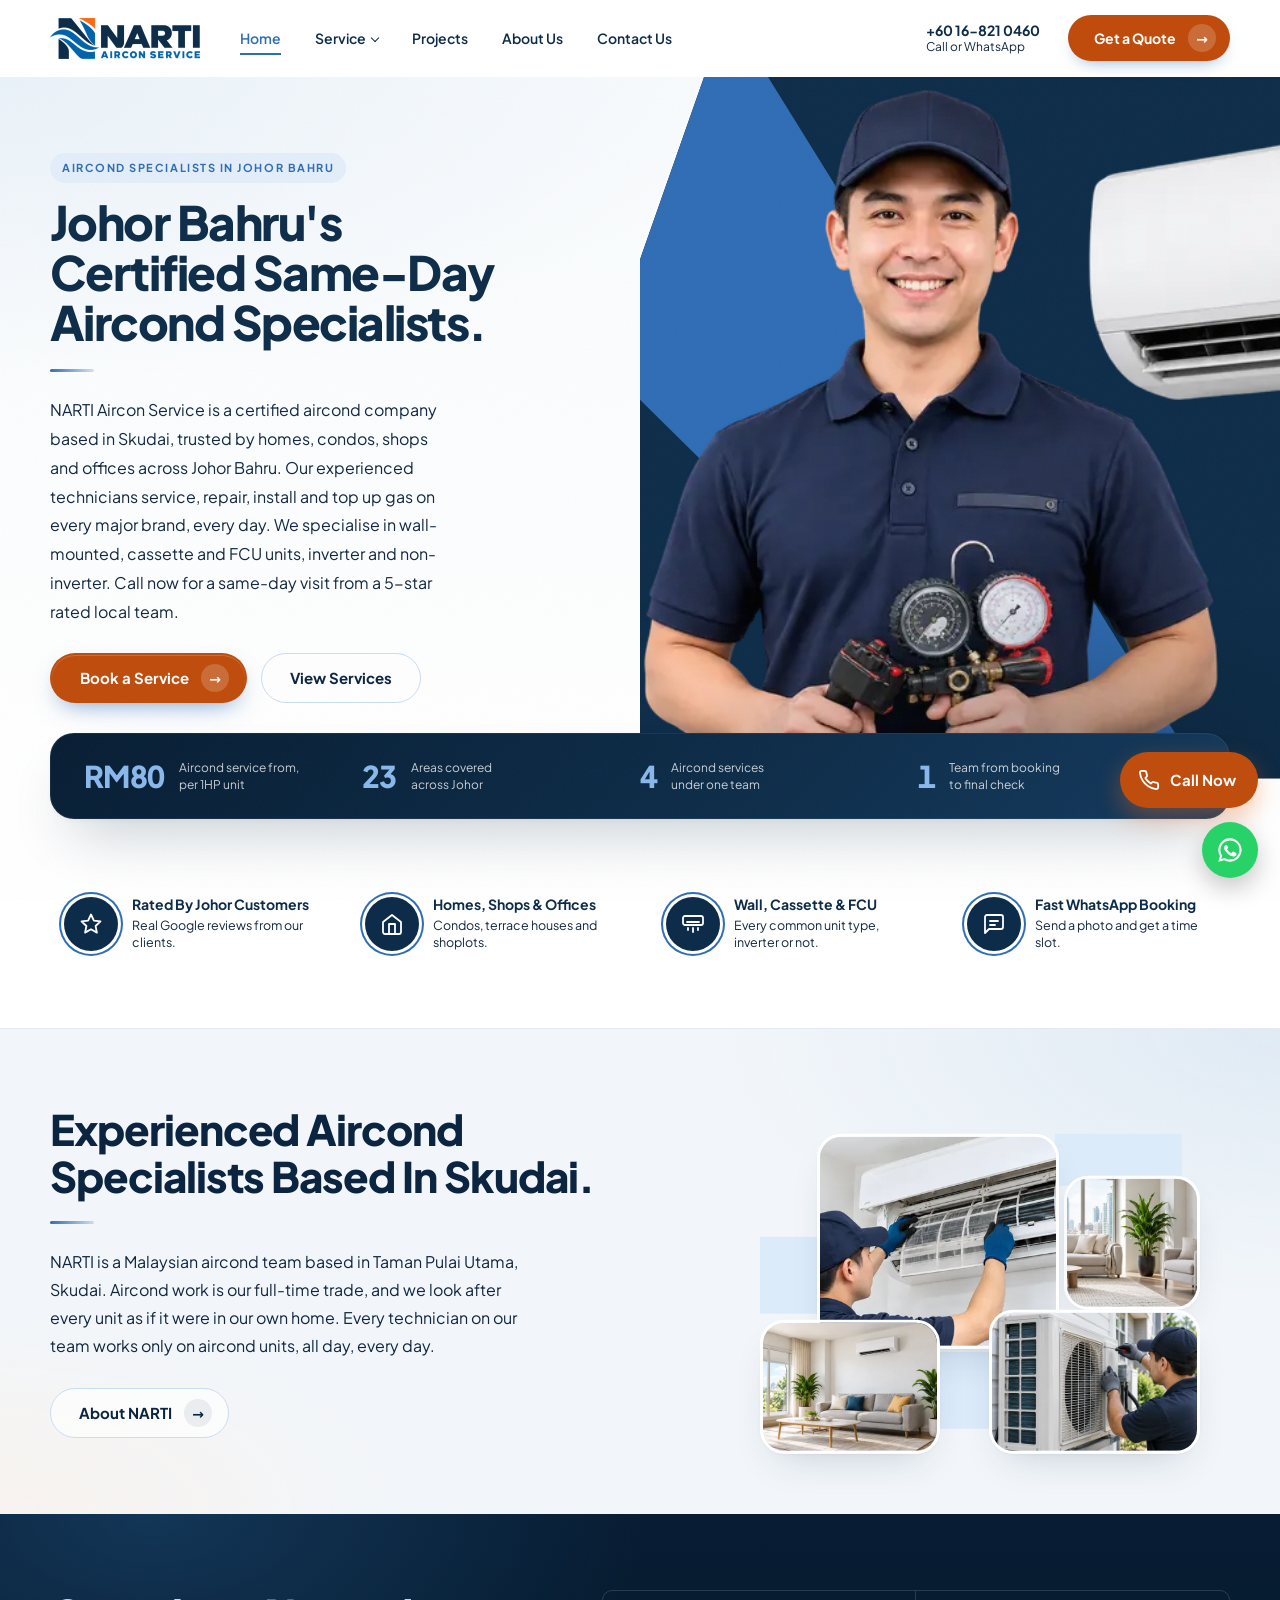
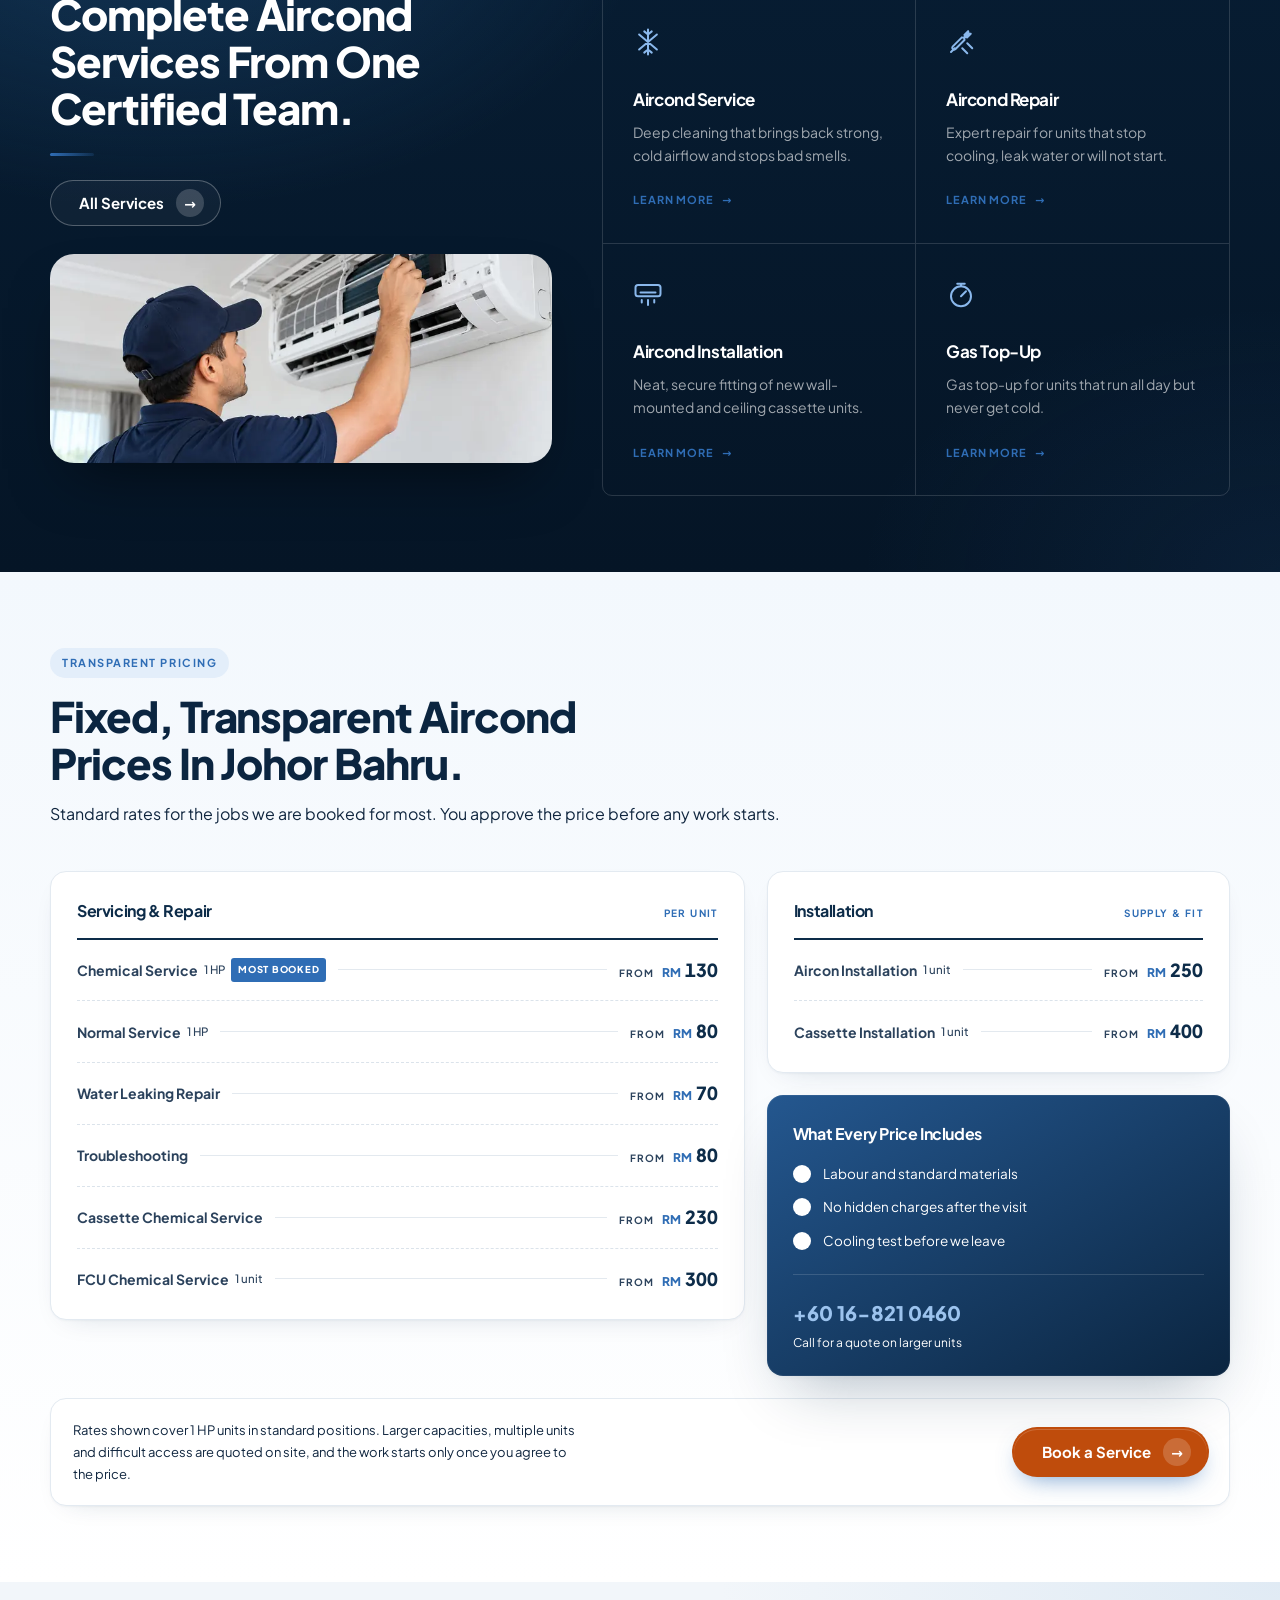
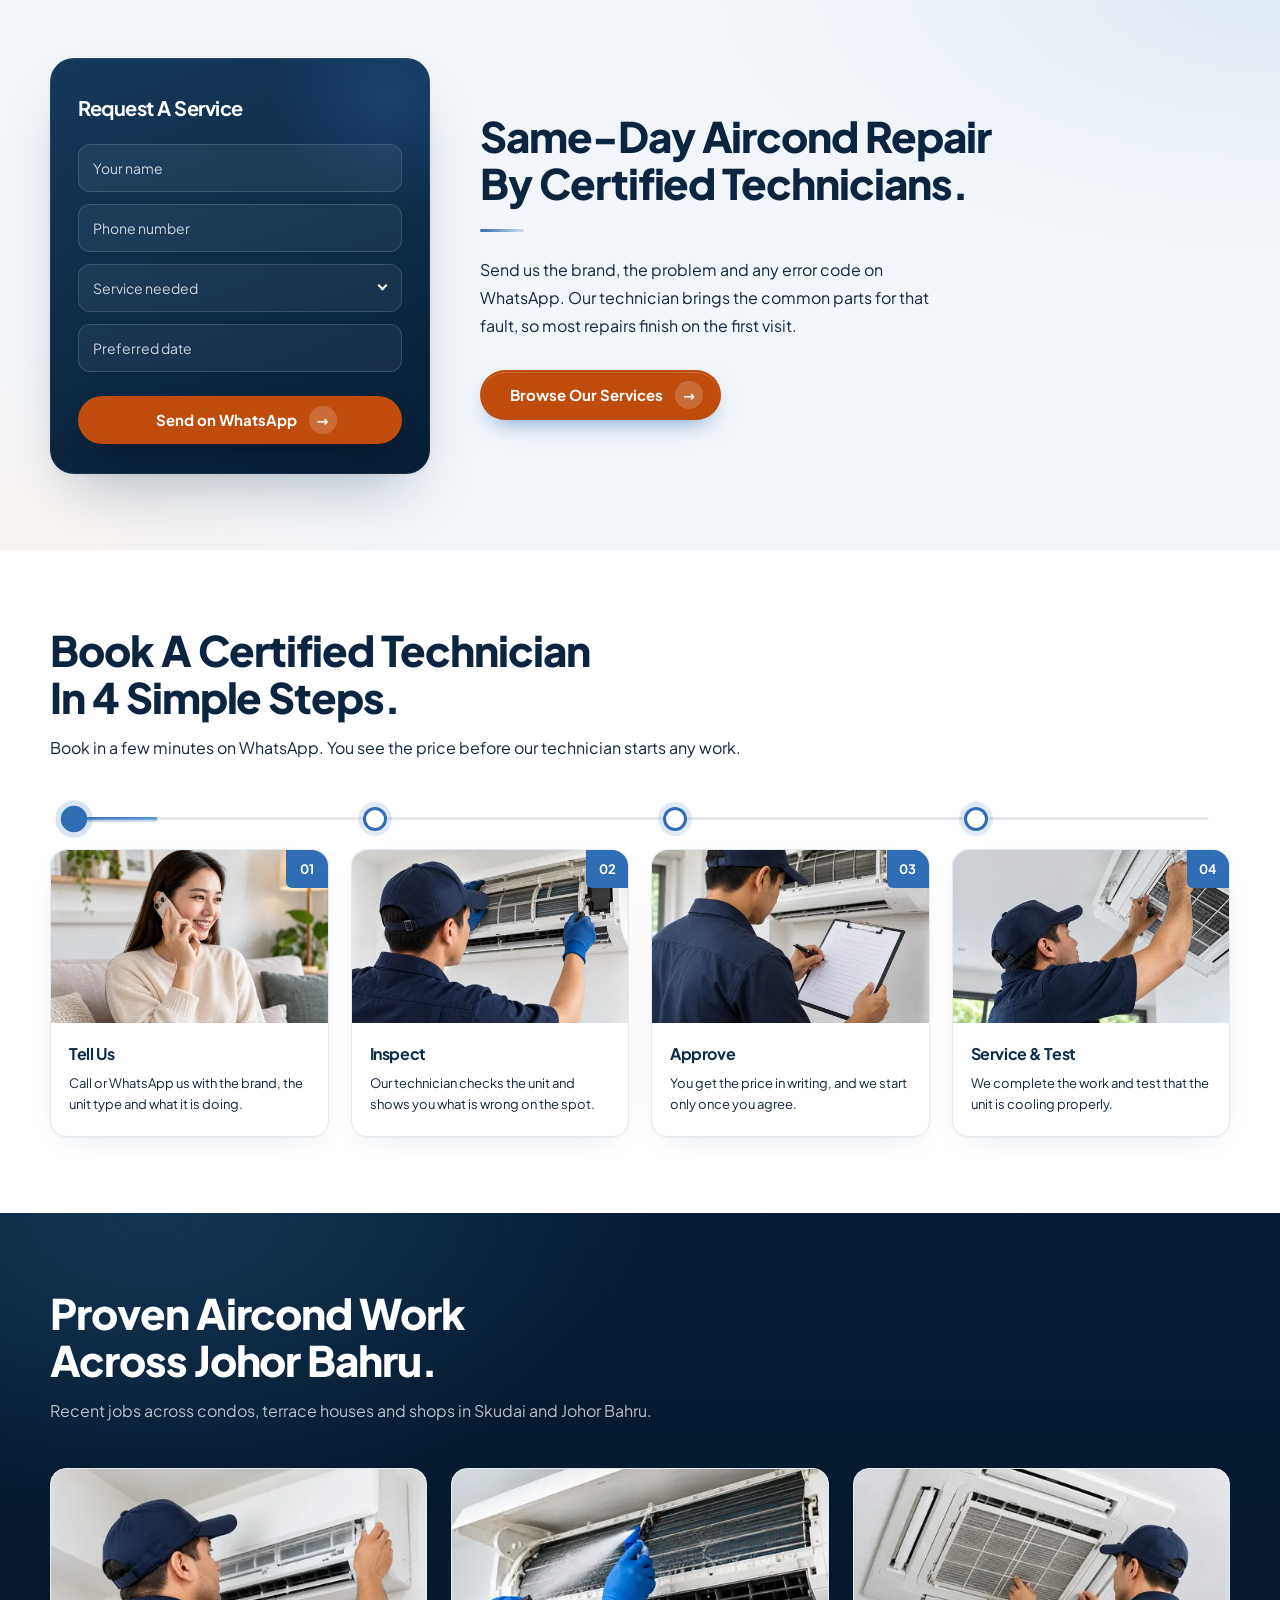
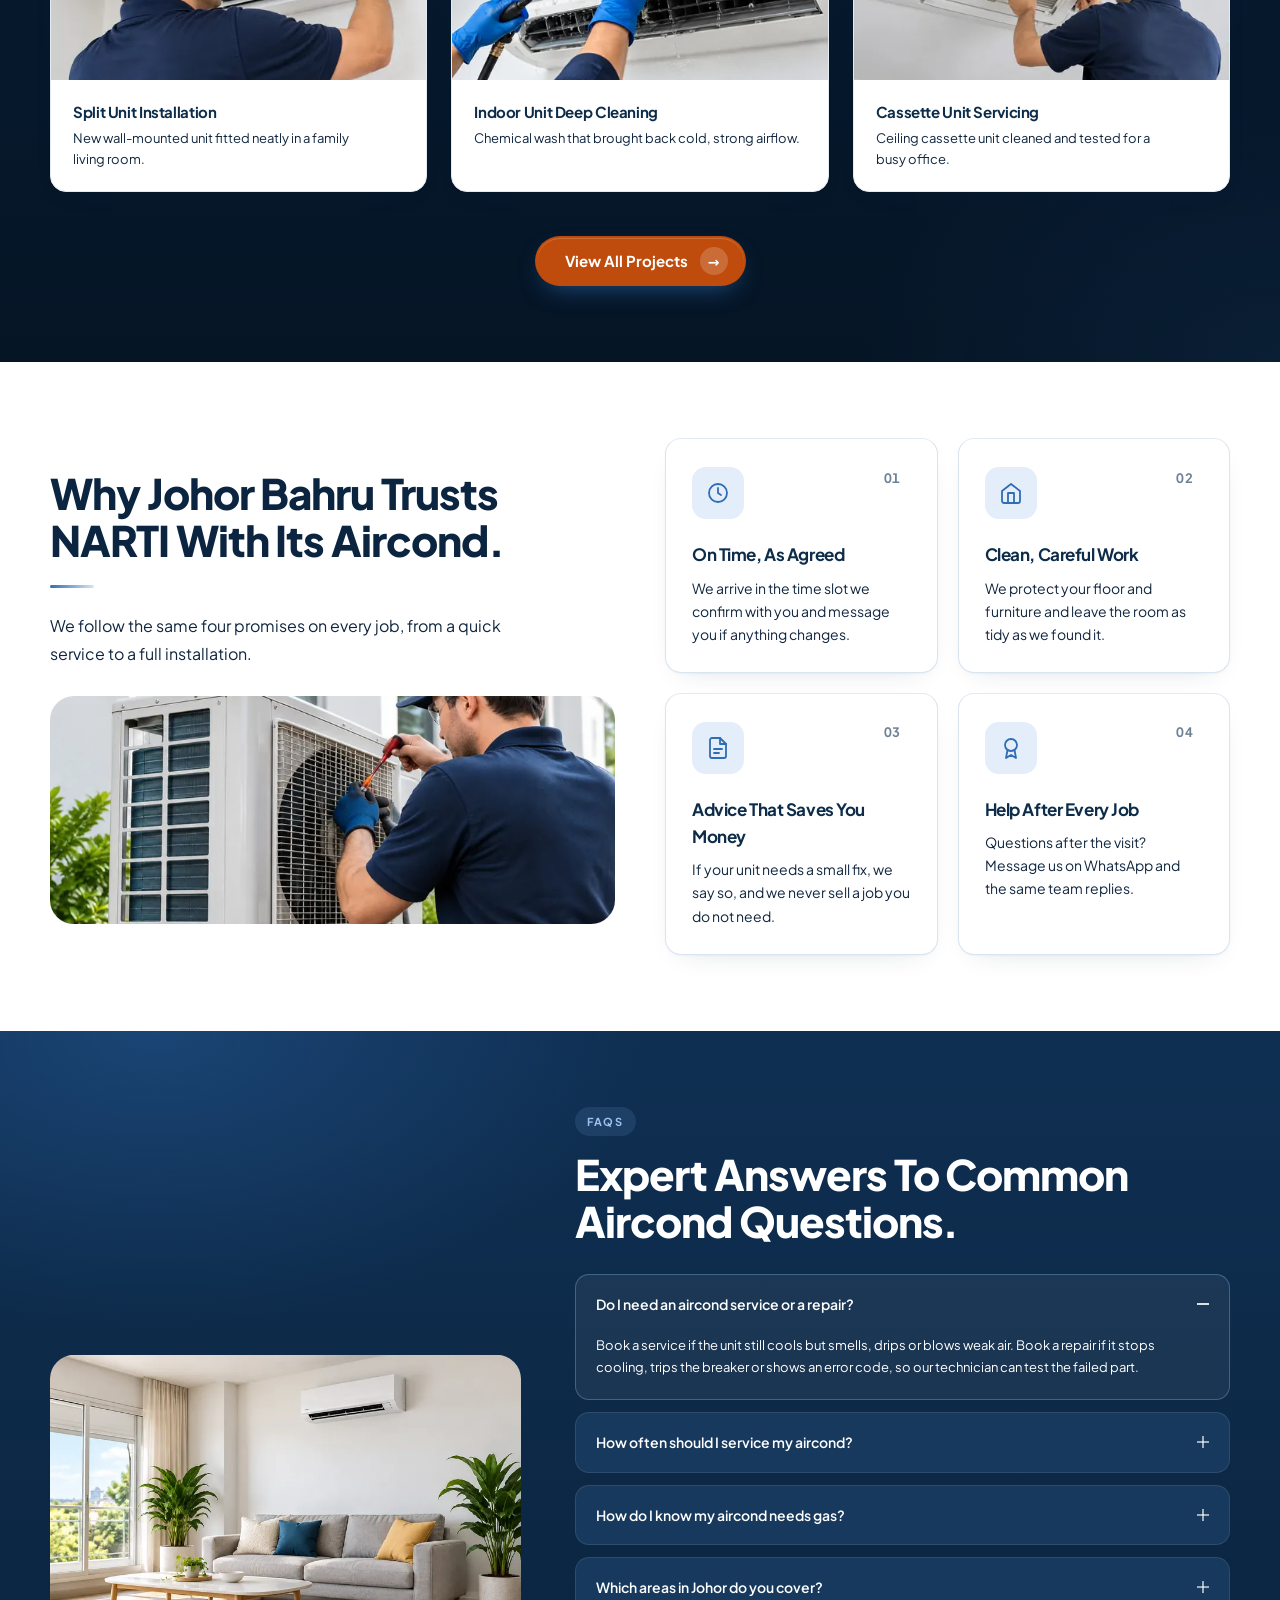
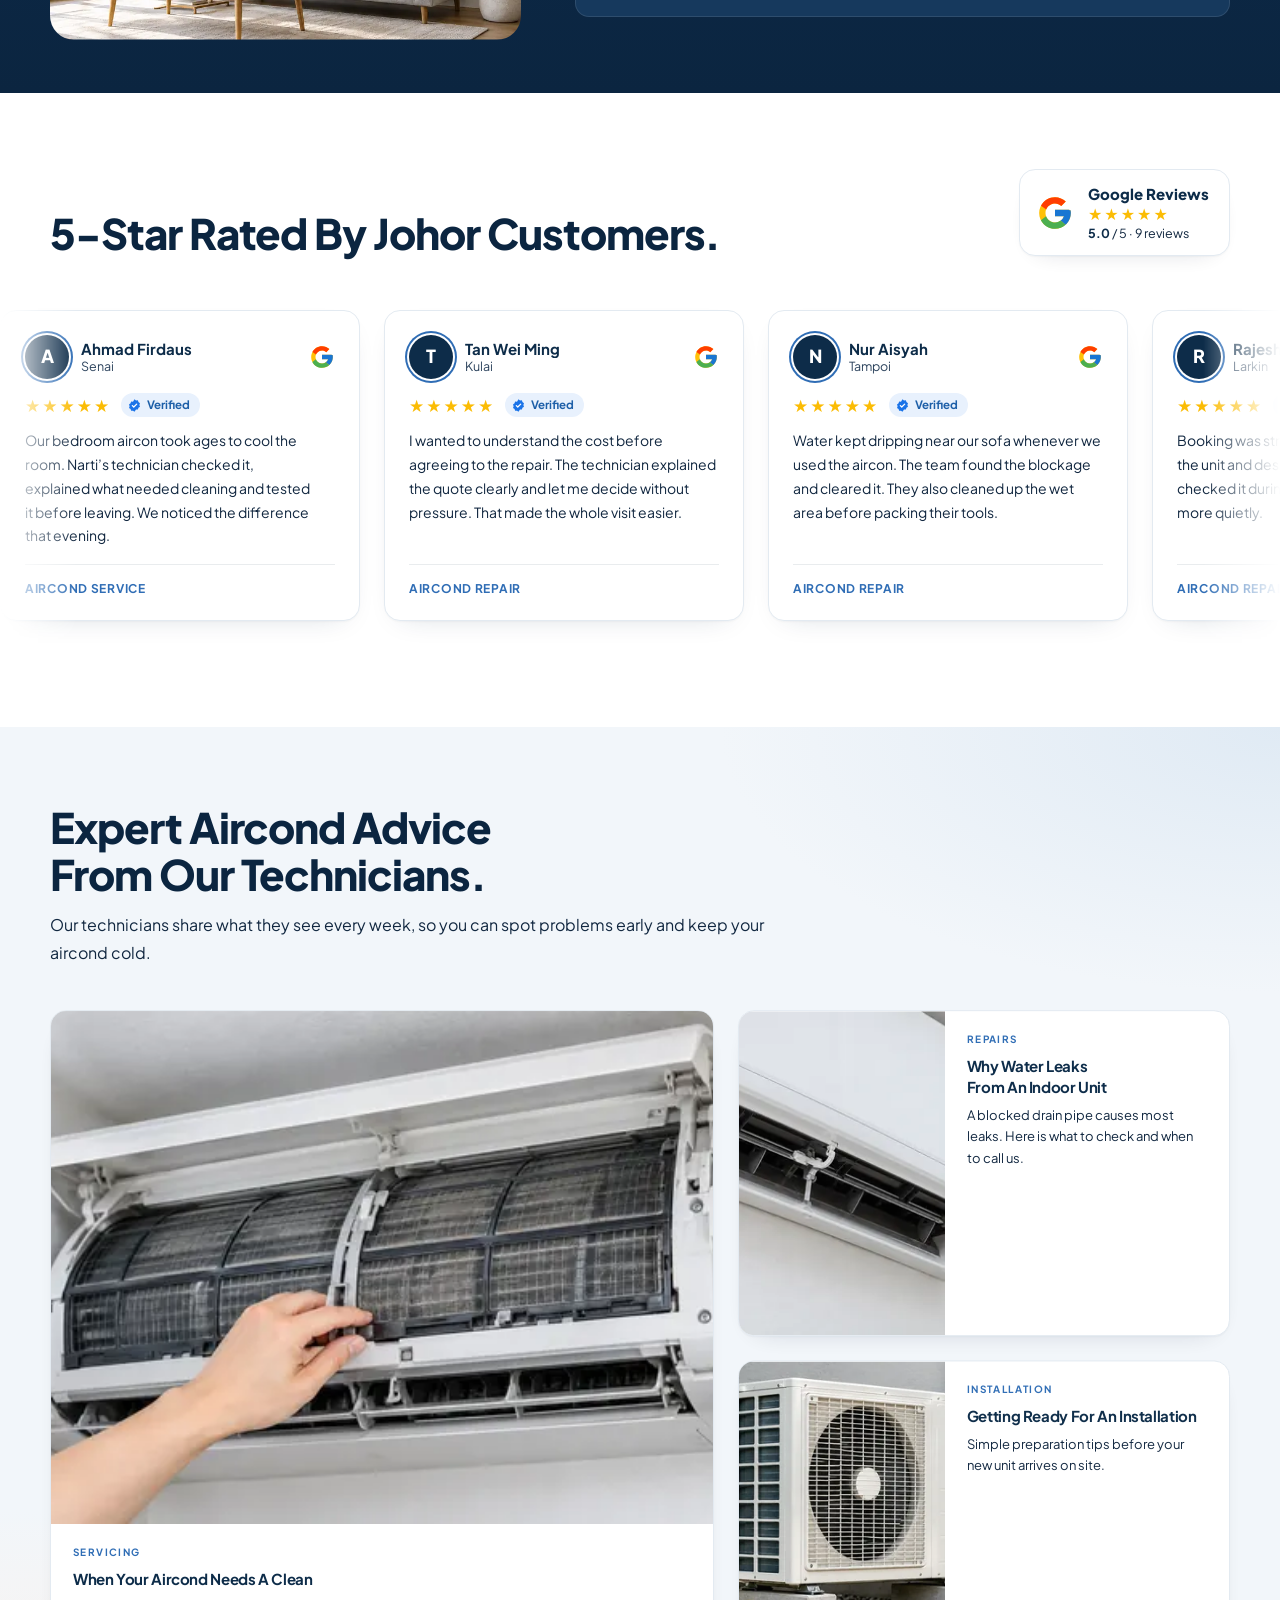
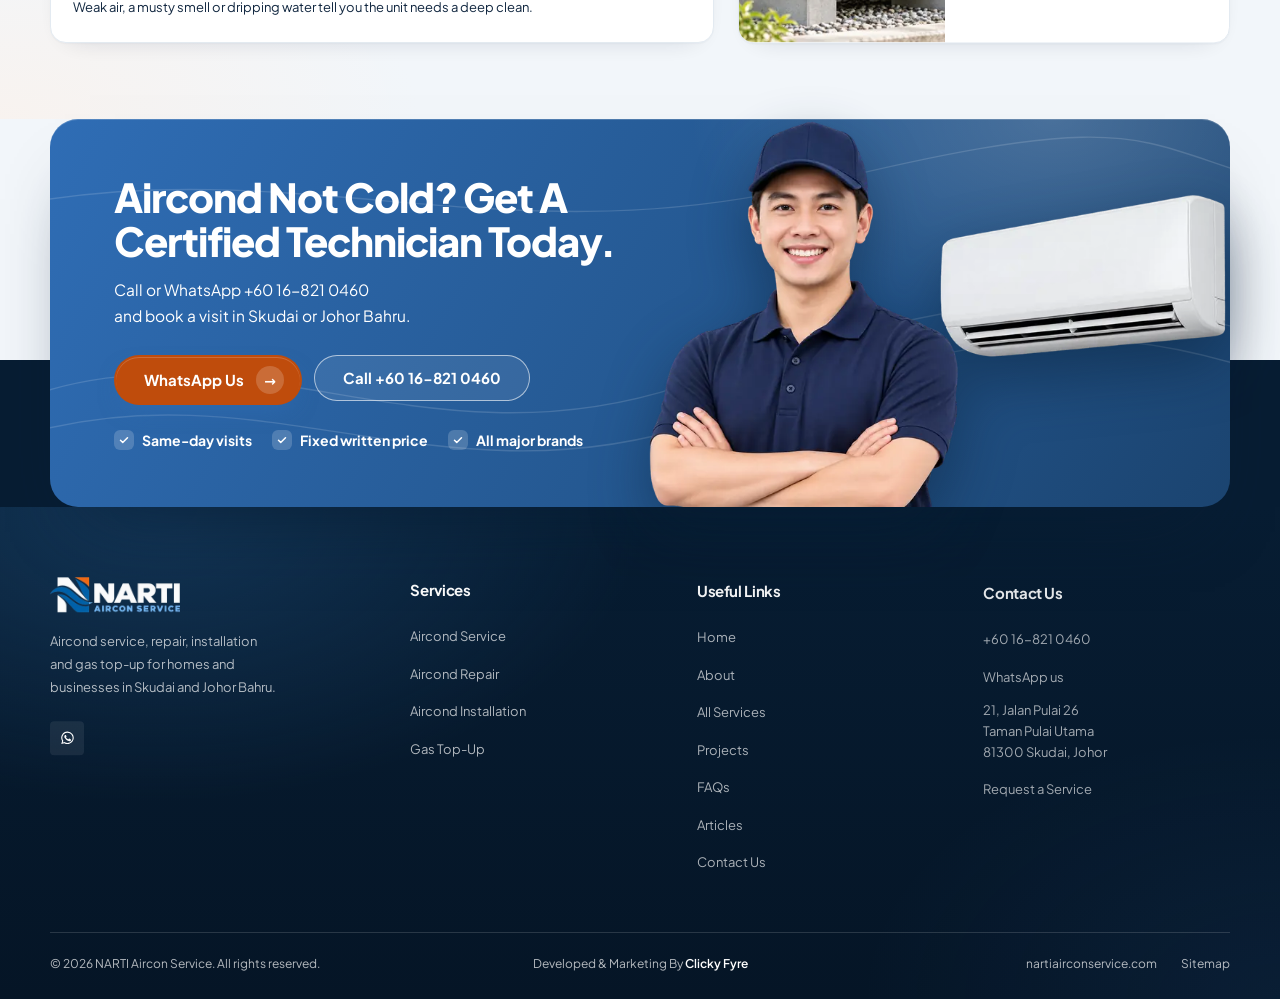
==== commit da2ce46c: "Service pages: keyword density targets, darker text site-wide - Primary keyword at 1.6-2.0% and main" ====
--- a/index.html
+++ b/index.html
@@ -28,7 +28,7 @@
   <link rel="preload" href="/assets/fonts/plus-jakarta-sans-latin.woff2" as="font" type="font/woff2" crossorigin>
 
   <link rel="preload" as="image" href="assets/images/hero/technician-with-gauges.webp" imagesrcset="assets/images/hero/technician-with-gauges-480.webp 480w, assets/images/hero/technician-with-gauges-800.webp 800w, assets/images/hero/technician-with-gauges.webp 1200w" imagesizes="(max-width: 991px) calc(100vw - 32px), 55vw">
-  <link rel="stylesheet" href="assets/css/style.min.css?v=546e0c07">
+  <link rel="stylesheet" href="assets/css/style.min.css?v=b012eb23">
 
   <script type="application/ld+json">
 {
--- a/assets/css/style.min.css
+++ b/assets/css/style.min.css
@@ -1 +1 @@
-@font-face{font-family: 'Plus Jakarta Sans';font-style: normal;font-weight: 400 800;font-display: swap;src: url(/assets/fonts/plus-jakarta-sans-latin-ext.woff2) format('woff2');unicode-range: U+0100-02BA,U+02BD-02C5,U+02C7-02CC,U+02CE-02D7,U+02DD-02FF,U+0304,U+0308,U+0329,U+1D00-1DBF,U+1E00-1E9F,U+1EF2-1EFF,U+2020,U+20A0-20AB,U+20AD-20C4,U+2113,U+2C60-2C7F,U+A720-A7FF}@font-face{font-family: 'Plus Jakarta Sans';font-style: normal;font-weight: 400 800;font-display: swap;src: url(/assets/fonts/plus-jakarta-sans-latin.woff2) format('woff2');unicode-range: U+0000-00FF,U+0131,U+0152-0153,U+02BB-02BC,U+02C6,U+02DA,U+02DC,U+0304,U+0308,U+0329,U+2000-206F,U+20AC,U+2122,U+2191,U+2193,U+2212,U+2215,U+FEFF,U+FFFD}:root{--navy: #0d2c49;--navy-2: #173a5e;--navy-line: rgba(255,255,255,0.14);--orange: #f37021;--orange-dark: #dc5f12;--orange-soft: #fdeee4;--blue: #2f6db5;--blue-soft: #eef5fc;--light: #f1f6fa;--ink: #0f2a47;--text: #5b6b7c;--muted: #8a99a8;--border: #e3e9ef;--white: #ffffff;--font: "Inter",system-ui,-apple-system,"Segoe UI",Roboto,Arial,sans-serif;--container: 1140px;--radius: 6px;--shadow: 0 10px 30px rgba(13,44,73,0.08);--header-h: 76px}*,*::before,*::after{box-sizing: border-box}html{scroll-behavior: smooth;scroll-padding-top: var(--header-h)}body{margin: 0;font-family: var(--font);font-size: 16px;line-height: 1.6;color: var(--text);background: var(--white);-webkit-font-smoothing: antialiased;overflow-x: hidden}img{display: block;max-width: 100%;height: auto}a{color: inherit;text-decoration: none}ul{list-style: none;margin: 0;padding: 0}h1,h2,h3,p{margin: 0}button,input,select{font: inherit}.sr-only{position: absolute;width: 1px;height: 1px;padding: 0;margin: -1px;overflow: hidden;clip: rect(0,0,0,0);white-space: nowrap;border: 0}.container{width: 100%;max-width: calc(var(--container) + 48px);margin: 0 auto;padding: 0 24px}.eyebrow{font-size: 12px;font-weight: 700;letter-spacing: 0.16em;text-transform: uppercase;color: var(--orange);margin-bottom: 14px}.section-title{font-size: clamp(30px,3.4vw,42px);line-height: 1.15;font-weight: 800;letter-spacing: -0.02em;color: var(--ink)}.divider{display: block;width: 48px;height: 3px;border-radius: 3px;background: var(--orange);margin: 22px 0 24px}.text{font-size: 16px;line-height: 1.75;color: var(--text);max-width: 480px}.btn{display: inline-flex;align-items: center;justify-content: center;gap: 10px;height: 50px;padding: 0 28px;border-radius: var(--radius);border: 2px solid transparent;font-size: 15px;font-weight: 600;cursor: pointer;white-space: nowrap;transition: background-color .2s,color .2s,border-color .2s,transform .2s,box-shadow .2s}.btn__arrow{transition: transform .2s}.btn:hover .btn__arrow{transform: translateX(4px)}.btn--primary{background: var(--orange);color: var(--white);box-shadow: 0 8px 20px rgba(47,109,181,.25)}.btn--primary:hover{background: var(--orange-dark)}.btn--outline{border-color: var(--orange);color: var(--orange);background: transparent}.btn--outline:hover{background: var(--orange);color: var(--white)}.btn--ghost{border-color: rgba(255,255,255,.45);color: var(--white);background: transparent;height: 46px}.btn--ghost:hover{background: var(--white);color: var(--navy);border-color: var(--white)}.btn--white{background: var(--white);color: var(--orange)}.btn--white:hover{background: var(--navy);color: var(--white)}.btn--sm{height: 46px;padding: 0 24px;font-size: 14px}.btn--block{width: 100%}.link-more{display: inline-flex;gap: 8px;font-size: 11px;font-weight: 700;letter-spacing: .14em;text-transform: uppercase;color: var(--orange)}.link-more span{transition: transform .2s}.link-more:hover span{transform: translateX(4px)}.section{padding: 110px 0}.section--navy{background: var(--navy)}.section--navy .section-title{color: var(--white)}.section--light{background: var(--light)}.section-head{display: flex;justify-content: space-between;align-items: flex-end;gap: 40px;margin-bottom: 48px}.section-head__text{max-width: 300px;font-size: 15px;line-height: 1.7;color: var(--text)}.section--navy .section-head__text{color: rgba(255,255,255,.72)}.header{position: sticky;top: 0;z-index: 100;background: var(--white);transition: box-shadow .25s}.header.is-scrolled{box-shadow: 0 4px 20px rgba(13,44,73,.08)}.header__inner{display: flex;align-items: center;height: var(--header-h);gap: 40px}.header__logo img{width: 150px;height: auto}.nav{flex: 1}.nav__list{display: flex;gap: 34px}.nav__link{position: relative;font-size: 14px;font-weight: 600;color: var(--ink);padding: 6px 0;transition: color .2s}.nav__link::after{content: "";position: absolute;left: 0;right: 0;bottom: -2px;height: 2px;background: var(--orange);transform: scaleX(0);transition: transform .25s}.nav__link:hover,.nav__link.is-active{color: var(--blue)}.nav__link.is-active::after,.nav__link:hover::after{transform: scaleX(1)}.nav__cta{display: none}.header__right{display: flex;align-items: center;gap: 28px}.header__phone{display: flex;flex-direction: column;line-height: 1.3}.header__phone strong{font-size: 14px;font-weight: 700;color: var(--ink)}.header__phone span{font-size: 12px;color: var(--muted)}.nav-toggle{display: none;width: 44px;height: 44px;margin-left: auto;border: 0;background: transparent;cursor: pointer;padding: 10px}.nav-toggle span{display: block;height: 2px;background: var(--ink);border-radius: 2px;margin: 5px 0;transition: transform .25s,opacity .25s}.nav-toggle[aria-expanded="true"] span:nth-child(1){transform: translateY(7px) rotate(45deg)}.nav-toggle[aria-expanded="true"] span:nth-child(2){opacity: 0}.nav-toggle[aria-expanded="true"] span:nth-child(3){transform: translateY(-7px) rotate(-45deg)}.hero{position: relative;min-height: 560px;background: linear-gradient(135deg,#f9fbfe 0%,#eef4fa 100%);overflow: hidden}.hero__inner{position: relative;z-index: 2;display: flex;align-items: center;min-height: 560px}.hero__content{max-width: 50%;padding: 70px 40px 70px 0}.hero__title{font-size: clamp(36px,3.7vw,52px);line-height: 1.1;font-weight: 800;letter-spacing: -0.025em;color: var(--ink)}.hero__text{font-size: 16px;line-height: 1.8;color: var(--text);max-width: 400px}.hero__actions{display: flex;flex-wrap: wrap;gap: 14px;margin-top: 34px}.hero__visual{position: absolute;top: 0;right: 0;bottom: 0;width: 50%;background: var(--navy);clip-path: polygon(10% 0,100% 0,100% 100%,0 100%,0 26%);overflow: hidden}.hero__stripe{position: absolute;inset: 0;background: var(--orange);clip-path: polygon(0 26%,10% 0,20% 0,88% 100%,60% 100%,0 46%)}.hero__img{position: absolute;bottom: 0;left: 0;width: 108%;max-width: none;height: 100%;object-fit: cover;object-position: left bottom}.stats{background: var(--navy)}.stats__grid{display: grid;grid-template-columns: repeat(4,1fr);padding-top: 26px;padding-bottom: 26px}.stat{display: flex;align-items: center;gap: 14px}.stat__num{font-size: 30px;font-weight: 800;color: var(--orange);letter-spacing: -.02em;line-height: 1}.stat__label{font-size: 12px;line-height: 1.45;color: rgba(255,255,255,.75)}.about__grid{display: grid;grid-template-columns: 1fr 1fr;gap: 60px;align-items: center}.checklist{margin: 26px 0 34px;display: grid;gap: 14px}.checklist li{position: relative;padding-left: 34px;font-size: 15px;font-weight: 500;color: var(--ink)}.checklist li::before{content: "";position: absolute;left: 0;top: 50%;width: 20px;height: 20px;margin-top: -10px;border-radius: 50%;background: var(--orange) url("data:image/svg+xml,%3Csvg xmlns='http://www.w3.org/2000/svg' viewBox='0 0 24 24' fill='none' stroke='white' stroke-width='3.5' stroke-linecap='round' stroke-linejoin='round'%3E%3Cpath d='M5 12.5l4.5 4.5L19 7.5'/%3E%3C/svg%3E") center / 11px no-repeat}.about__collage{position: relative;width: 100%;max-width: 440px;aspect-ratio: 440 / 320;margin-left: auto;margin-right: 30px}.about__img{position: absolute;object-fit: cover;border: 3px solid var(--white);box-shadow: var(--shadow)}.about__img--main{left: 13%;top: 0;width: 55%;height: 67%;z-index: 2}.about__img--tr{left: 69%;top: 13%;width: 31%;height: 42%;z-index: 1;object-position: 70% center}.about__img--bl{left: 0;top: 58%;width: 41%;height: 42%;z-index: 3}.about__img--br{left: 52%;top: 55%;width: 48%;height: 45%;z-index: 3}.about__deco{position: absolute;background: var(--blue-soft);z-index: 0}.about__deco--1{left: 0;top: 32%;width: 16%;height: 24%;background: #dcebfa}.about__deco--2{left: 67%;top: 0;width: 29%;height: 16%;background: #dcebfa}.about__deco--3{left: 40%;top: 68%;width: 14%;height: 24%;background: #dcebfa}.services__grid{display: grid;grid-template-columns: 0.8fr 1fr;gap: 50px;align-items: start}.services__intro .btn{margin-bottom: 28px}.services__img{border-radius: var(--radius);overflow: hidden;border-bottom: 3px solid var(--orange)}.services__img img{width: 100%;aspect-ratio: 420 / 175;object-fit: cover;object-position: center 35%}.services__cards{display: grid;grid-template-columns: repeat(3,1fr);border: 1px solid var(--navy-line);border-radius: var(--radius);overflow: hidden}.service-card{padding: 30px 24px 28px;border-right: 1px solid var(--navy-line);border-bottom: 1px solid var(--navy-line);transition: background-color .25s}.service-card:nth-child(3n){border-right: 0}.service-card:nth-last-child(-n+3){border-bottom: 0}.service-card:hover{background: rgba(255,255,255,.04)}.service-card__icon{width: 30px;height: 30px;fill: none;stroke: var(--orange);stroke-width: 1.6;stroke-linecap: round;stroke-linejoin: round;margin-bottom: 22px}.service-card__title{font-size: 15px;font-weight: 700;color: var(--white);margin-bottom: 8px}.service-card__text{font-size: 13px;line-height: 1.65;color: rgba(255,255,255,.62);margin-bottom: 18px;min-height: 43px}.request__grid{display: grid;grid-template-columns: 380px 1fr;gap: 50px;align-items: center}.request-form{background: var(--orange);border-radius: 8px;padding: 34px 28px 30px;display: grid;gap: 12px;box-shadow: 0 20px 40px rgba(47,109,181,.2)}.request-form__title{font-size: 20px;font-weight: 700;color: var(--white);margin-bottom: 8px}.field{width: 100%;height: 42px;padding: 0 14px;border-radius: 4px;border: 1px solid rgba(255,255,255,.28);background: rgba(255,255,255,.16);color: var(--white);font-size: 13px;outline: none;transition: border-color .2s,background-color .2s;-webkit-appearance: none;appearance: none}.field::placeholder{color: rgba(255,255,255,.78)}.field:focus{border-color: var(--white);background: rgba(255,255,255,.24)}.field.is-invalid{border-color: var(--navy)}.field-select{position: relative}.field-select::after{content: "";position: absolute;right: 16px;top: 50%;width: 7px;height: 7px;margin-top: -6px;border-right: 2px solid var(--white);border-bottom: 2px solid var(--white);transform: rotate(45deg);pointer-events: none}select.field{cursor: pointer}select.field:invalid{color: rgba(255,255,255,.78)}select.field option{color: var(--ink)}input[type="date"].field::-webkit-calendar-picker-indicator{filter: invert(1);cursor: pointer}.request-form .btn{margin-top: 12px;height: 48px}.request-form__msg{font-size: 13px;color: var(--white);min-height: 0}.request-form__msg:empty{display: none}.request__content .text{margin-bottom: 30px}.steps__grid{display: grid;grid-template-columns: repeat(4,1fr);gap: 22px}.step__media{position: relative;border-radius: 4px;overflow: hidden;margin-bottom: 20px}.step__media img{width: 100%;aspect-ratio: 240 / 150;object-fit: cover;transition: transform .5s}.step:hover .step__media img{transform: scale(1.05)}.step__num{position: absolute;top: 0;right: 0;min-width: 42px;height: 38px;display: grid;place-items: center;background: var(--orange);color: var(--white);font-size: 13px;font-weight: 700;border-radius: 0 4px 0 6px}.step__title{font-size: 16px;font-weight: 700;color: var(--ink);margin-bottom: 6px}.step__text{font-size: 13px;line-height: 1.65;color: var(--text)}.work__grid{display: grid;grid-template-columns: repeat(3,1fr);gap: 24px}.work-card{background: var(--white);border-radius: 4px;overflow: hidden;transition: transform .3s,box-shadow .3s}.work-card:hover{transform: translateY(-6px);box-shadow: 0 20px 40px rgba(0,0,0,.25)}.work-card img{width: 100%;aspect-ratio: 320 / 180;object-fit: cover}.work-card__body{padding: 20px 22px 22px;border-left: 3px solid var(--orange)}.work-card__title{font-size: 15px;font-weight: 700;color: var(--ink);margin-bottom: 4px}.work-card__text{font-size: 13px;color: var(--text)}.why__grid{display: grid;grid-template-columns: 1fr 1fr;gap: 50px;align-items: end}.why__content .text{margin-bottom: 28px}.why__img{border-radius: 4px;overflow: hidden}.why__img img{width: 100%;aspect-ratio: 460 / 185;object-fit: cover;object-position: center 40%}.why__cards{display: grid;grid-template-columns: 1fr 1fr;gap: 18px}.why-card{position: relative;background: var(--blue-soft);border-top: 3px solid var(--blue);border-radius: 4px;padding: 26px 22px 24px;transition: transform .3s,box-shadow .3s}.why-card:hover{transform: translateY(-4px);box-shadow: var(--shadow)}.why-card__num{position: absolute;top: 18px;right: 20px;font-size: 22px;font-weight: 800;color: #d6e4f3}.why-card__icon{width: 24px;height: 24px;fill: none;stroke: var(--blue);stroke-width: 1.7;stroke-linecap: round;stroke-linejoin: round;margin-bottom: 18px}.why-card__title{font-size: 15px;font-weight: 700;color: var(--ink);margin-bottom: 6px}.why-card__text{font-size: 13px;line-height: 1.65;color: var(--text)}.faq__grid{display: grid;grid-template-columns: 0.72fr 1fr;gap: 54px;align-items: end}.faq__img{border-radius: 4px;overflow: hidden}.faq__img img{width: 100%;aspect-ratio: 380 / 230;object-fit: cover}.faq__content .section-title{margin-bottom: 30px}.accordion{display: grid;gap: 12px}.accordion__item{background: var(--navy-2);border: 1px solid var(--navy-line);border-radius: 4px;transition: border-color .25s}.accordion__item.is-open{border-color: rgba(47,109,181,.55)}.accordion__btn{width: 100%;display: flex;align-items: center;justify-content: space-between;gap: 16px;padding: 18px 20px;background: none;border: 0;color: var(--white);font-size: 14px;font-weight: 600;text-align: left;cursor: pointer}.accordion__icon{position: relative;flex: 0 0 12px;width: 12px;height: 12px}.accordion__icon::before,.accordion__icon::after{content: "";position: absolute;left: 0;top: 50%;width: 12px;height: 2px;margin-top: -1px;background: rgba(255,255,255,.6);transition: transform .25s}.accordion__icon::after{transform: rotate(90deg)}.accordion__item.is-open .accordion__icon::after{transform: rotate(0)}.accordion__panel{display: grid;grid-template-rows: 0fr;transition: grid-template-rows .3s ease}.accordion__item.is-open .accordion__panel{grid-template-rows: 1fr}.accordion__panel>p{overflow: hidden;padding: 0 20px;font-size: 13px;line-height: 1.75;color: rgba(255,255,255,.68)}.accordion__item.is-open .accordion__panel>p{padding-bottom: 20px}.blog__grid{display: grid;grid-template-columns: repeat(3,1fr);gap: 24px}.post-card{background: var(--white);border: 1px solid var(--border);border-radius: 4px;overflow: hidden;transition: transform .3s,box-shadow .3s}.post-card:hover{transform: translateY(-6px);box-shadow: var(--shadow)}.post-card__media{display: block;overflow: hidden}.post-card__media img{width: 100%;aspect-ratio: 320 / 125;object-fit: cover;transition: transform .5s}.post-card:hover .post-card__media img{transform: scale(1.05)}.post-card__body{padding: 20px 22px 24px}.post-card__cat{display: block;font-size: 10px;font-weight: 700;letter-spacing: .14em;text-transform: uppercase;color: var(--blue);margin-bottom: 8px}.post-card__title{font-size: 15px;font-weight: 700;color: var(--ink);margin-bottom: 8px;line-height: 1.4}.post-card__title a:hover{color: var(--orange)}.post-card__text{font-size: 13px;line-height: 1.65;color: var(--text)}.cta{display: grid;grid-template-columns: 1fr 1fr;min-height: 340px}.cta__left{background: var(--orange);display: flex;align-items: center;justify-content: flex-end}.cta__content{width: 100%;max-width: calc(var(--container) / 2 + 24px);padding: 60px 40px 60px 24px}.cta__title{font-size: clamp(28px,3vw,36px);line-height: 1.15;font-weight: 800;letter-spacing: -.02em;color: var(--white);margin-bottom: 14px}.cta__text{font-size: 14px;line-height: 1.7;color: rgba(255,255,255,.88);margin-bottom: 26px}.cta__right{position: relative;background: linear-gradient(90deg,#f37021 0%,#f58a2f 100%);overflow: hidden}.cta__wave{position: absolute;left: 0;top: 0;width: 100%;height: calc(100% + 2px)}.cta__img{position: absolute;left: 0;bottom: 0;width: 100%;height: 100%;max-width: none;object-fit: cover;object-position: left top}.footer{background: var(--navy);color: rgba(255,255,255,.7);padding-top: 70px}.footer__grid{display: grid;grid-template-columns: 1.3fr 1fr 1fr 1fr;gap: 40px;padding-bottom: 60px}.footer__brand img{width: 130px;margin-bottom: 18px}.footer__brand p{font-size: 13px;line-height: 1.75;margin-bottom: 22px}.socials{display: flex;gap: 10px}.socials a{width: 34px;height: 34px;display: grid;place-items: center;border-radius: 4px;background: rgba(255,255,255,.08);transition: background-color .2s}.socials a:hover{background: var(--orange)}.socials svg{width: 15px;height: 15px;fill: var(--white)}.footer__col h3{font-size: 15px;font-weight: 700;color: var(--white);margin-bottom: 20px}.footer__col ul{display: grid;gap: 12px}.footer__col a{font-size: 13px;transition: color .2s}.footer__col a:hover{color: var(--orange)}.footer__bottom{display: flex;justify-content: space-between;align-items: center;gap: 20px;padding-top: 22px;padding-bottom: 26px;font-size: 12px;position: relative}.footer__bottom::before{content: "";position: absolute;top: 0;left: 24px;right: 24px;height: 1px;background: var(--navy-line)}.footer__bottom ul{display: flex;gap: 24px}.footer__bottom a:hover{color: var(--orange)}.reveal{opacity: 0;transform: translateY(24px);transition: opacity .7s ease,transform .7s ease}.reveal.is-visible{opacity: 1;transform: none}@media (prefers-reduced-motion: reduce){html{scroll-behavior: auto}.reveal{opacity: 1;transform: none;transition: none}*{transition-duration: 0s !important}}@media (max-width: 1140px){.header__phone{display: none}.nav__list{gap: 26px}}@media (max-width: 991px){:root{--header-h: 68px}.section{padding: 80px 0}.nav-toggle{display: block}.header__right{display: none}.nav{position: fixed;top: var(--header-h);left: 0;right: 0;background: var(--white);padding: 12px 24px 28px;box-shadow: 0 20px 30px rgba(13,44,73,.12);transform: translateY(-12px);opacity: 0;visibility: hidden;transition: opacity .25s,transform .25s,visibility .25s}.nav.is-open{opacity: 1;visibility: visible;transform: none}.nav__list{flex-direction: column;gap: 0}.nav__link{display: block;padding: 14px 0;border-bottom: 1px solid var(--border)}.nav__link::after{display: none}.nav__cta{display: inline-flex;width: 100%;margin-top: 20px}.hero,.hero__inner{min-height: 0}.hero__content{max-width: 560px;padding: 60px 0 40px}.hero__visual{position: relative;width: 100%;height: 380px;clip-path: polygon(0 12%,100% 0,100% 100%,0 100%)}.hero__img{width: 100%;object-position: center bottom}.stats__grid{grid-template-columns: repeat(2,1fr);gap: 22px;padding-top: 30px;padding-bottom: 30px}.about__grid,.services__grid,.request__grid,.why__grid,.faq__grid{grid-template-columns: 1fr}.about__collage{margin: 10px auto 0}.services__cards{grid-template-columns: repeat(2,1fr)}.service-card:nth-child(3n){border-right: 1px solid var(--navy-line)}.service-card:nth-child(2n){border-right: 0}.service-card:nth-last-child(-n+3){border-bottom: 1px solid var(--navy-line)}.service-card:nth-last-child(-n+2){border-bottom: 0}.request__grid{max-width: 560px}.request-form{order: 2}.faq__img{order: 2}.steps__grid{grid-template-columns: repeat(2,1fr);row-gap: 36px}.work__grid,.blog__grid{grid-template-columns: repeat(2,1fr)}.cta{grid-template-columns: 1fr}.cta__left{justify-content: flex-start}.cta__right{height: 320px}.cta__img{object-position: center top}.footer__grid{grid-template-columns: 1fr 1fr}}@media (max-width: 640px){.section{padding: 64px 0}.container{padding-left: 16px;padding-right: 16px}.footer__bottom::before{left: 16px;right: 16px}.section-head{flex-direction: column;align-items: flex-start;gap: 16px;margin-bottom: 32px}.hero__actions .btn{flex: 1 1 auto}.hero__visual{height: 280px}.stat__num{font-size: 24px}.services__cards{grid-template-columns: 1fr}.service-card{border-right: 0 !important;border-bottom: 1px solid var(--navy-line) !important}.service-card:last-child{border-bottom: 0 !important}.steps__grid,.work__grid,.blog__grid,.why__cards{grid-template-columns: 1fr}.request-form{padding: 28px 20px}.cta__content{padding: 56px 16px}.cta__right{height: 240px}.footer__grid{grid-template-columns: 1fr;gap: 32px}.footer__bottom{flex-direction: column;text-align: center}}.nav__item--dropdown{position: relative}.nav__caret{display: inline-block;width: 6px;height: 6px;margin-left: 4px;border-right: 1.5px solid currentColor;border-bottom: 1.5px solid currentColor;transform: translateY(-3px) rotate(45deg)}.dropdown{position: absolute;top: calc(100% + 14px);left: -18px;min-width: 230px;padding: 10px 0;background: var(--white);border-top: 3px solid var(--orange);border-radius: 0 0 var(--radius) var(--radius);box-shadow: 0 18px 40px rgba(13,44,73,.14);opacity: 0;visibility: hidden;transform: translateY(8px);transition: opacity .2s,transform .2s,visibility .2s;z-index: 10}.dropdown::before{content: "";position: absolute;left: 0;right: 0;top: -17px;height: 14px}.nav__item--dropdown:hover .dropdown,.nav__item--dropdown:focus-within .dropdown{opacity: 1;visibility: visible;transform: none}.dropdown a{display: block;padding: 10px 20px;font-size: 14px;font-weight: 500;color: var(--ink);transition: color .2s,background-color .2s}.dropdown a:hover,.dropdown a.is-current{color: var(--orange);background: var(--orange-soft)}.services__cards--4{grid-template-columns: repeat(2,1fr)}.services__cards--4 .service-card{padding: 36px 30px 32px}.services__cards--4 .service-card:nth-child(3n){border-right: 1px solid var(--navy-line)}.services__cards--4 .service-card:nth-child(2n){border-right: 0}.services__cards--4 .service-card:nth-last-child(-n+3){border-bottom: 1px solid var(--navy-line)}.services__cards--4 .service-card:nth-last-child(-n+2){border-bottom: 0}.services__cards--4 .service-card__title{font-size: 17px}.services__cards--4 .service-card__text{font-size: 14px;min-height: 0}a.service-card{display: block}a.service-card:hover .link-more span{transform: translateX(4px)}.page-hero{background: var(--navy);padding: 70px 0 80px;overflow: hidden}.page-hero__grid{display: grid;grid-template-columns: 1.05fr 1fr;gap: 60px;align-items: center}.breadcrumb{display: flex;flex-wrap: wrap;gap: 8px;font-size: 13px;color: rgba(255,255,255,.6);margin-bottom: 26px}.breadcrumb a:hover{color: var(--orange)}.breadcrumb [aria-current]{color: var(--white)}.page-hero__title{font-size: clamp(32px,3.6vw,46px);line-height: 1.12;font-weight: 800;letter-spacing: -0.02em;color: var(--white)}.page-hero__text{font-size: 16px;line-height: 1.75;color: rgba(255,255,255,.78);max-width: 520px}.page-hero__text + .page-hero__text{margin-top: 14px}.page-hero__media{position: relative;border-radius: var(--radius);overflow: hidden;border-bottom: 4px solid var(--orange);box-shadow: 0 30px 60px rgba(0,0,0,.3)}.page-hero__media img{width: 100%;aspect-ratio: 3 / 2;object-fit: cover}.page-hero__media--cutout{background: linear-gradient(135deg,var(--orange) 0 45%,var(--navy-2) 45%)}.page-hero__media--cutout img{object-fit: contain;object-position: center bottom}.symptoms__grid{display: grid;grid-template-columns: repeat(3,1fr);gap: 16px}.symptom{display: flex;align-items: flex-start;gap: 14px;background: var(--white);border: 1px solid var(--border);border-left: 3px solid var(--orange);border-radius: 4px;padding: 20px 20px;font-size: 15px;font-weight: 500;line-height: 1.5;color: var(--ink)}.symptom svg{flex: 0 0 22px;width: 22px;height: 22px;padding: 4px;border-radius: 50%;background: var(--orange);fill: none;stroke: var(--white);stroke-width: 3.5;stroke-linecap: round;stroke-linejoin: round}.included__grid{display: grid;grid-template-columns: 0.9fr 1.1fr;gap: 60px;align-items: center}.included__media{border-radius: var(--radius);overflow: hidden;box-shadow: var(--shadow)}.included__media img{width: 100%;aspect-ratio: 4 / 5;object-fit: cover}.included__content .text{margin-bottom: 28px}.packages{display: grid;gap: 18px}.packages--2{grid-template-columns: 1fr 1fr}.package{background: var(--blue-soft);border-top: 3px solid var(--blue);border-radius: 4px;padding: 24px 22px}.package__title{font-size: 16px;font-weight: 700;color: var(--ink);margin-bottom: 16px}.checklist--tight{margin: 0;gap: 12px}.checklist--tight li{font-size: 14px;line-height: 1.5;padding-left: 30px}.checklist--tight li::before{top: 1px;margin-top: 0;width: 18px;height: 18px;background-size: 10px}.service-links{display: grid;grid-template-columns: repeat(3,1fr);gap: 22px}.service-link{display: block;background: var(--white);border: 1px solid var(--border);border-radius: 4px;padding: 30px 26px;transition: transform .3s,box-shadow .3s,border-color .3s}.service-link:hover{transform: translateY(-6px);box-shadow: var(--shadow);border-color: transparent}.service-link:hover .link-more span{transform: translateX(4px)}.service-link__icon{width: 30px;height: 30px;fill: none;stroke: var(--orange);stroke-width: 1.6;stroke-linecap: round;stroke-linejoin: round;margin-bottom: 18px}.service-link__title{font-size: 17px;font-weight: 700;color: var(--ink);margin-bottom: 8px}.service-link__text{font-size: 14px;line-height: 1.65;color: var(--text);margin-bottom: 16px}.footer__contact a{line-height: 1.6;display: inline-block}.accordion__panel a{color: var(--orange);text-decoration: underline}.wa-float{position: fixed;right: 22px;bottom: 22px;z-index: 90;width: 56px;height: 56px;display: grid;place-items: center;border-radius: 50%;background: #25d366;box-shadow: 0 10px 25px rgba(0,0,0,.22);transition: transform .2s}.wa-float:hover{transform: scale(1.08)}.wa-float svg{width: 28px;height: 28px;fill: var(--white)}@media (max-width: 991px){.nav__caret{display: none}.dropdown{position: static;opacity: 1;visibility: visible;transform: none;box-shadow: none;border: 0;padding: 0 0 6px 14px;min-width: 0;background: transparent}.dropdown::before{display: none}.dropdown a{padding: 10px 0;font-size: 14px;color: var(--text);background: none}.page-hero{padding: 50px 0 60px}.page-hero__grid,.included__grid{grid-template-columns: 1fr;gap: 40px}.included__media img{aspect-ratio: 16 / 10}.symptoms__grid{grid-template-columns: repeat(2,1fr)}.service-links{grid-template-columns: repeat(2,1fr)}}@media (max-width: 640px){.services__cards--4{grid-template-columns: 1fr}.symptoms__grid,.service-links,.packages--2{grid-template-columns: 1fr}.page-hero .hero__actions .btn{flex: 1 1 100%}.wa-float{right: 16px;bottom: 16px;width: 52px;height: 52px}}.ratings{display: flex;flex-wrap: wrap;gap: 12px;margin-top: 28px}.rating{display: inline-flex;align-items: center;gap: 12px;min-width: 0;padding: 10px 16px 10px 12px;background: var(--white);border: 1px solid var(--border);border-radius: 8px;box-shadow: 0 6px 18px rgba(13,44,73,.07);transition: transform .2s,box-shadow .2s}.rating:hover{transform: translateY(-2px);box-shadow: 0 10px 24px rgba(13,44,73,.12)}.rating__logo{flex: 0 0 28px;width: 28px;height: 28px}.rating__body{display: grid;line-height: 1.25}.rating__name{font-size: 13px;font-weight: 700;color: var(--ink)}.rating__stars{position: relative;display: inline-block;width: max-content;font-size: 14px;letter-spacing: 1px;color: #d5dde6;line-height: 1.2}.rating__stars-fill{position: absolute;inset: 0 auto 0 0;width: calc(var(--rating,0) / 5 * 100%);overflow: hidden;white-space: nowrap;color: #fbbc04}.rating[data-review="trustpilot"] .rating__stars-fill{color: #00b67a}.rating:not(.has-rating) .rating__stars{display: none}.rating__meta{font-size: 12px;color: var(--text)}.rating__meta strong{color: var(--ink)}.ratings--dark .rating{background: rgba(255,255,255,.06);border-color: rgba(255,255,255,.16);box-shadow: none}.ratings--dark .rating__name,.ratings--dark .rating__meta strong{color: var(--white)}.ratings--dark .rating__meta{color: rgba(255,255,255,.7)}.ratings--dark .rating__stars{color: rgba(255,255,255,.22)}.trust{background: var(--white);border-bottom: 1px solid var(--border)}.trust__grid{display: grid;grid-template-columns: repeat(4,1fr);gap: 24px;padding-top: 34px;padding-bottom: 34px}.trust-badge{display: flex;align-items: center;gap: 14px}.trust-badge__seal{flex: 0 0 54px;width: 54px;height: 54px;display: grid;place-items: center;border-radius: 50%;background: var(--navy);box-shadow: 0 0 0 3px var(--white),0 0 0 5px var(--orange)}.trust-badge__seal svg{width: 24px;height: 24px;fill: none;stroke: var(--white);stroke-width: 1.8;stroke-linecap: round;stroke-linejoin: round}.trust-badge__body{display: grid;gap: 2px;line-height: 1.4}.trust-badge__body strong{font-size: 14px;font-weight: 700;color: var(--ink)}.trust-badge__body span{font-size: 12.5px;color: var(--text)}@media (max-width: 991px){.trust__grid{grid-template-columns: repeat(2,1fr);gap: 26px 24px}}@media (max-width: 480px){.trust__grid{grid-template-columns: 1fr;gap: 20px;padding-top: 28px;padding-bottom: 28px}.ratings{gap: 10px}.rating{flex: 1 1 100%}}@media (max-width: 640px){.footer__col ul{gap: 0}.footer__col a{display: inline-block;padding: 10px 0}.post-card__title a{display: block;padding: 4px 0}}@media (max-width: 991px){.hero__visual{height: auto;aspect-ratio: 3 / 2;clip-path: polygon(0 7%,100% 0,100% 100%,0 100%)}.hero__img{height: 100%;object-fit: contain;object-position: center bottom}.nav{max-height: calc(100vh - var(--header-h));overflow-y: auto}}@media (max-width: 480px){.stats__grid{gap: 20px 16px}.stat{flex-direction: column;align-items: flex-start;gap: 6px}.stat__label{font-size: 12.5px}}.page-404{padding: 110px 0 120px}.page-404__links{display: flex;flex-wrap: wrap;gap: 12px 28px;margin-top: 40px}.page-404__links a{color: var(--white);font-weight: 600;font-size: 15px;border-bottom: 1px solid rgba(255,255,255,.3);padding-bottom: 4px}.page-404__links a:hover{color: var(--orange);border-color: var(--orange)}.ratings{margin-top: 26px}.ratings + .hero__actions{margin-top: 26px}.breadcrumb--dot [aria-current]{color: var(--orange)}.about-hero{position: relative;overflow: hidden;background: var(--navy);padding: 90px 0 110px}.about-hero__bg{position: absolute;inset: 0;z-index: 0}.about-hero__bg img{width: 100%;height: 100%;object-fit: cover;object-position: center 30%}.about-hero__bg::after{content: "";position: absolute;inset: 0;background: linear-gradient(rgba(255,255,255,.035) 1px,transparent 1px) 0 0 / 56px 56px,linear-gradient(90deg,rgba(255,255,255,.035) 1px,transparent 1px) 0 0 / 56px 56px,linear-gradient(100deg,rgba(13,44,73,.97) 0%,rgba(13,44,73,.9) 45%,rgba(18,64,110,.78) 100%)}.about-hero__grid{position: relative;z-index: 1;display: grid;grid-template-columns: 1.15fr 1fr;gap: 60px;align-items: center}.about-hero__title{font-size: clamp(32px,3.6vw,46px);line-height: 1.12;font-weight: 800;letter-spacing: -0.02em;color: var(--white);max-width: 560px}.about-hero__text{font-size: 16px;line-height: 1.75;color: rgba(255,255,255,.8);max-width: 460px}.about-facts{background: rgba(255,255,255,.07);border: 1px solid rgba(255,255,255,.16);border-radius: 10px;padding: 6px 28px;backdrop-filter: blur(6px);-webkit-backdrop-filter: blur(6px)}.about-facts li{display: flex;align-items: center;gap: 18px;padding: 22px 0}.about-facts li + li{border-top: 1px solid rgba(255,255,255,.12)}.about-facts svg{flex: 0 0 30px;width: 30px;height: 30px;fill: none;stroke: var(--orange);stroke-width: 1.6;stroke-linecap: round;stroke-linejoin: round}.about-facts strong{display: block;font-size: 16px;font-weight: 700;color: var(--white)}.about-facts li span span{font-size: 13px;color: rgba(255,255,255,.68)}.about-hero__watermark{position: absolute;right: 4%;bottom: -0.2em;z-index: 0;font-size: clamp(80px,13vw,190px);font-weight: 800;line-height: 1;letter-spacing: -0.02em;color: rgba(255,255,255,.05);pointer-events: none;user-select: none}.story__grid{display: grid;grid-template-columns: 1fr 1fr;gap: 80px;align-items: center}.story__media{position: relative;margin: 0 26px 26px 0}.story__media::after{content: "";position: absolute;top: 26px;left: 26px;right: -26px;bottom: -26px;border: 2px solid var(--orange);border-radius: 6px;z-index: -1}.story__media img{width: 100%;aspect-ratio: 5 / 3.6;object-fit: cover;border-radius: 6px}.story__badge{position: absolute;left: -18px;bottom: 16%;background: var(--navy);border-radius: 6px;padding: 16px 20px;box-shadow: 0 16px 30px rgba(13,44,73,.3)}.story__badge strong{display: block;font-size: 22px;font-weight: 800;color: var(--orange);line-height: 1.2}.story__badge span{font-size: 12px;color: rgba(255,255,255,.75)}.story__content .text + .text{margin-top: 16px}.story__sign{display: flex;justify-content: space-between;align-items: flex-end;gap: 20px;margin-top: 30px;padding-top: 24px;border-top: 1px solid var(--border)}.story__sign strong{display: block;font-size: 15px;color: var(--ink)}.story__sign span{font-size: 13px;color: var(--muted)}.story__sign em{font-size: 14px;color: var(--blue);text-align: right;max-width: 220px}.about-stats{background: repeating-linear-gradient(115deg,rgba(255,255,255,.025) 0 2px,transparent 2px 22px),var(--navy)}.about-stats__grid{display: grid;grid-template-columns: repeat(4,1fr);padding-top: 50px;padding-bottom: 50px}.about-stat{padding: 0 28px}.about-stat:first-child{padding-left: 0}.about-stat + .about-stat{border-left: 1px solid rgba(255,255,255,.12)}.about-stat__num{display: block;font-size: 40px;font-weight: 800;color: var(--white);line-height: 1.1;margin-bottom: 10px}.about-stat__num em{font-style: normal;color: var(--orange)}.about-stat__label{font-size: 13px;line-height: 1.5;color: rgba(255,255,255,.7)}.section-center{text-align: center;max-width: 560px;margin: 0 auto 50px}.divider--center{margin-left: auto;margin-right: auto}.section-center__text{font-size: 15px;line-height: 1.7;color: var(--text)}.section--navy .section-center__text{color: rgba(255,255,255,.72)}.habits__grid{display: grid;grid-template-columns: repeat(4,1fr);gap: 22px}.habit{position: relative;background: var(--white);border-top: 3px solid var(--orange);border-radius: 6px;padding: 30px 24px 28px;box-shadow: 0 6px 20px rgba(13,44,73,.05);transition: transform .3s,box-shadow .3s}.habit:hover{transform: translateY(-5px);box-shadow: var(--shadow)}.habit__num{position: absolute;top: 14px;right: 18px;font-size: 38px;font-weight: 800;color: #eef3f8;line-height: 1}.habit__icon{position: relative;width: 26px;height: 26px;margin-bottom: 26px;fill: none;stroke: var(--orange);stroke-width: 1.8;stroke-linecap: round;stroke-linejoin: round}.habit__title{font-size: 15px;font-weight: 700;color: var(--ink);margin-bottom: 8px}.habit__text{font-size: 13px;line-height: 1.65;color: var(--text)}.tl{position: relative;list-style: none;margin: 0 auto;padding: 0;max-width: 1000px}.tl::before{content: "";position: absolute;top: 20px;bottom: 40px;left: 50%;width: 2px;margin-left: -1px;background: var(--orange);opacity: .8}.tl-item{position: relative;display: grid;grid-template-columns: 1fr 90px 1fr;align-items: center}.tl-item + .tl-item{margin-top: 10px}.tl-item__dot{grid-column: 2;grid-row: 1;justify-self: center;position: relative;z-index: 1;width: 64px;height: 64px;display: grid;place-items: center;border-radius: 50%;border: 2px solid var(--orange);background: var(--navy);color: var(--white);font-size: 13px;font-weight: 700;text-align: center;line-height: 1.1}.tl-item--now .tl-item__dot{background: var(--orange)}.tl-item__card{grid-row: 1;background: var(--navy-2);border: 1px solid var(--navy-line);border-radius: 6px;padding: 20px 24px}.tl-item:nth-child(odd) .tl-item__card{grid-column: 1;text-align: right}.tl-item:nth-child(even) .tl-item__card{grid-column: 3}.tl-item__card h3{font-size: 15px;font-weight: 700;color: var(--white);margin-bottom: 6px}.tl-item__card p{font-size: 13px;line-height: 1.65;color: rgba(255,255,255,.68)}.work-tiles{display: grid;grid-template-columns: 1.3fr 1fr;grid-template-rows: 1fr 1fr;gap: 22px;height: 540px}.work-tile{position: relative;margin: 0;border-radius: 8px;overflow: hidden}.work-tile--large{grid-row: 1 / span 2}.work-tile img{width: 100%;height: 100%;object-fit: cover;transition: transform .6s}.work-tile:hover img{transform: scale(1.05)}.work-tile::after{content: "";position: absolute;inset: 0;background: linear-gradient(to top,rgba(13,44,73,.92) 0%,rgba(13,44,73,.2) 45%,transparent 70%)}.work-tile__tag{position: absolute;top: 18px;left: 18px;z-index: 1;background: var(--orange);color: var(--white);font-size: 10px;font-weight: 700;letter-spacing: .14em;text-transform: uppercase;padding: 6px 12px;border-radius: 3px}.work-tile figcaption{position: absolute;left: 24px;right: 24px;bottom: 22px;z-index: 1}.work-tile figcaption strong{display: block;font-size: 16px;color: var(--white);margin-bottom: 4px}.work-tile figcaption span{font-size: 13px;color: rgba(255,255,255,.75)}.promise__grid{display: grid;grid-template-columns: 1.1fr 1fr;gap: 60px;align-items: center}.promise-card{margin: 0;background: var(--white);border-radius: 8px;padding: 44px 44px 36px;box-shadow: 0 24px 50px rgba(13,44,73,.08)}.promise-card__mark{display: block;font-size: 60px;line-height: .6;color: var(--orange);font-family: Georgia,serif;margin-bottom: 18px}.promise-card__quote{font-size: 21px;line-height: 1.45;font-weight: 700;color: var(--ink);margin-bottom: 26px}.promise-card footer{padding-top: 20px;border-top: 1px solid var(--border)}.promise-card footer strong{display: block;font-size: 15px;color: var(--ink)}.promise-card footer span{font-size: 13px;color: var(--muted)}.promise-list{display: grid;gap: 14px}.promise-item{display: flex;align-items: center;gap: 18px;background: var(--white);border-radius: 6px;padding: 18px 22px;box-shadow: 0 4px 14px rgba(13,44,73,.05)}.promise-item svg{flex: 0 0 26px;width: 26px;height: 26px;fill: none;stroke: var(--orange);stroke-width: 1.8;stroke-linecap: round;stroke-linejoin: round}.promise-item strong{display: block;font-size: 15px;color: var(--ink)}.promise-item span span{font-size: 13px;color: var(--text)}.areas__grid{display: grid;grid-template-columns: 0.9fr 1.1fr;gap: 60px;align-items: center}.areas__content .text{margin-bottom: 28px}.area-list{display: flex;flex-wrap: wrap;gap: 12px}.area-chip{display: inline-flex;align-items: center;gap: 8px;padding: 10px 18px;background: var(--white);border: 1px solid var(--border);border-radius: 999px;font-size: 13px;font-weight: 600;color: var(--ink);box-shadow: 0 3px 10px rgba(13,44,73,.04)}.area-chip::before{content: "";width: 6px;height: 6px;border-radius: 50%;background: var(--orange)}.area-list:not(.is-expanded) .area-chip--extra{display: none}.area-more{margin-top: 14px;display: inline-flex;align-items: center;gap: 8px;padding: 11px 22px;border: 0;border-radius: 999px;background: var(--navy);color: var(--white);font-size: 13px;font-weight: 600;cursor: pointer;transition: background-color .2s}.area-more::before{content: "";width: 6px;height: 6px;border-radius: 50%;background: var(--white)}.area-more:hover{background: var(--orange)}@media (max-width: 991px){.about-hero{padding: 60px 0 80px}.about-hero__grid,.story__grid,.promise__grid,.areas__grid{grid-template-columns: 1fr;gap: 44px}.story__media{max-width: 560px}.about-stats__grid{grid-template-columns: repeat(2,1fr);gap: 34px 0}.about-stat:nth-child(3){padding-left: 0;border-left: 0}.habits__grid{grid-template-columns: repeat(2,1fr)}.work-tiles{height: auto;grid-template-columns: 1fr 1fr;grid-template-rows: auto}.work-tile--large{grid-column: 1 / span 2;grid-row: auto}.work-tile{aspect-ratio: 4 / 3}.work-tile--large{aspect-ratio: 16 / 9}.tl::before{left: 32px}.tl-item{grid-template-columns: 64px 1fr;gap: 18px}.tl-item + .tl-item{margin-top: 18px}.tl-item__dot{grid-column: 1}.tl-item:nth-child(odd) .tl-item__card,.tl-item:nth-child(even) .tl-item__card{grid-column: 2;text-align: left}}@media (max-width: 640px){.about-facts{padding: 4px 20px}.about-stat{padding: 0 16px}.about-stat__num{font-size: 32px}.habits__grid{grid-template-columns: 1fr}.work-tiles{grid-template-columns: 1fr}.work-tile--large{grid-column: auto}.work-tile,.work-tile--large{aspect-ratio: 4 / 3}.promise-card{padding: 34px 26px 28px}.promise-card__quote{font-size: 18px}.story__sign{flex-direction: column;align-items: flex-start}.story__sign em{text-align: left}.story__badge{left: 12px;bottom: 12px}}.about-hero{padding: 80px 0 100px}@media (min-width: 992px){.about-hero__grid{grid-template-columns: 1.25fr 1fr}}.about-hero__title{font-size: clamp(30px,3.1vw,42px);max-width: 640px}.about-facts li{padding: 20px 0}.story__grid{align-items: start}.story__media{margin-top: 64px}@media (max-width: 991px){.story__media{margin-top: 0}}.footer__credit a{color: var(--white);font-weight: 600}.footer__credit a:hover{color: var(--orange)}@media (min-width: 992px){.footer__bottom{display: grid;grid-template-columns: 1fr auto 1fr}.footer__credit{text-align: center}.footer__bottom ul{justify-self: end}}@media (max-width: 991px){.hero{padding-bottom: 40px}.hero__visual{width: auto;margin: 0 24px;border-radius: 14px;clip-path: none;box-shadow: 0 20px 40px rgba(13,44,73,.18)}.cta{margin: 0 24px 60px;border-radius: 14px;overflow: hidden;box-shadow: 0 20px 40px rgba(13,44,73,.15)}.cta__content{padding: 48px 32px 40px}.footer{padding-bottom: 76px}}@media (max-width: 640px){.hero__visual{margin: 0 16px;border-radius: 12px}.cta{margin: 0 16px 48px;border-radius: 12px}.cta__content{padding: 40px 22px 34px}}.breadcrumb--bottom{margin: 28px 0 0}.about-hero .breadcrumb--bottom{margin-top: 26px}.contact-hero{padding-bottom: 150px}.contact-hero .ratings{margin-top: 26px}.contact-cards-wrap{position: relative;z-index: 2;margin-top: -80px}.contact-cards{display: grid;grid-template-columns: repeat(4,1fr);gap: 20px}.contact-card{display: flex;flex-direction: column;gap: 8px;background: var(--white);border-top: 3px solid var(--orange);border-radius: 8px;padding: 28px 24px 24px;box-shadow: 0 20px 45px rgba(13,44,73,.12);transition: transform .3s,box-shadow .3s}.contact-card:hover{transform: translateY(-6px);box-shadow: 0 26px 50px rgba(13,44,73,.18)}.contact-card:hover .link-more span{transform: translateX(4px)}.contact-card__icon{width: 52px;height: 52px;display: grid;place-items: center;border-radius: 50%;background: var(--navy);box-shadow: 0 0 0 3px var(--white),0 0 0 5px var(--orange);margin-bottom: 12px}.contact-card__icon svg{width: 22px;height: 22px;fill: none;stroke: var(--white);stroke-width: 1.8;stroke-linecap: round;stroke-linejoin: round}.contact-card__label{font-size: 11px;font-weight: 700;letter-spacing: .14em;text-transform: uppercase;color: var(--orange)}.contact-card__value{font-size: 15px;line-height: 1.45;font-weight: 700;color: var(--ink);flex: 1}.contact-card .link-more{margin-top: 8px}.contact-main__grid{display: grid;grid-template-columns: 1fr 1fr;gap: 40px;align-items: stretch}.contact-form{padding: 36px 32px 32px}.contact-form__intro{font-size: 14px;line-height: 1.6;color: rgba(255,255,255,.88);margin: -4px 0 8px}.contact-form__row{display: grid;grid-template-columns: 1fr 1fr;gap: 12px}.field--area{height: auto;min-height: 110px;padding: 12px 14px;resize: vertical;line-height: 1.5;font-family: inherit}.contact-map{display: flex;flex-direction: column;background: var(--white);border: 1px solid var(--border);border-radius: 8px;overflow: hidden;box-shadow: var(--shadow)}.contact-map__frame{position: relative;flex: 1;min-height: 300px;background: var(--light)}.contact-map__frame iframe{position: absolute;inset: 0;width: 100%;height: 100%;border: 0}.contact-map__info{display: grid;gap: 20px;padding: 28px 28px 30px}.contact-map__info .eyebrow{margin-bottom: 8px}.contact-map__title{font-size: 22px;font-weight: 800;color: var(--ink);margin-bottom: 10px;letter-spacing: -.01em}.contact-map__info .btn{justify-self: start}.send-us__grid{display: grid;grid-template-columns: repeat(4,1fr);gap: 22px}.send-card{position: relative;background: var(--white);border-radius: 6px;border-top: 3px solid var(--blue);padding: 28px 24px 26px;box-shadow: 0 6px 20px rgba(13,44,73,.05);transition: transform .3s,box-shadow .3s}.send-card:hover{transform: translateY(-5px);box-shadow: var(--shadow)}.send-card__num{position: absolute;top: 14px;right: 18px;font-size: 34px;font-weight: 800;line-height: 1;color: #e8eff7}.send-card__icon{position: relative;width: 26px;height: 26px;margin-bottom: 22px;fill: none;stroke: var(--blue);stroke-width: 1.8;stroke-linecap: round;stroke-linejoin: round}.send-card__title{font-size: 15px;font-weight: 700;color: var(--ink);margin-bottom: 8px}.send-card__text{font-size: 13px;line-height: 1.65;color: var(--text)}@media (max-width: 1100px){.contact-cards{grid-template-columns: repeat(2,1fr)}}@media (max-width: 991px){.contact-hero{padding-bottom: 130px}.contact-main__grid{grid-template-columns: 1fr}.contact-map__frame{min-height: 320px;flex: none}.send-us__grid{grid-template-columns: repeat(2,1fr)}}@media (max-width: 640px){.contact-cards{grid-template-columns: 1fr;gap: 16px}.contact-form{padding: 28px 20px}.contact-form__row{grid-template-columns: 1fr}.send-us__grid{grid-template-columns: 1fr}.contact-map__info{padding: 24px 20px}.contact-map__info .btn{justify-self: stretch}}.contact-hero .about-hero__watermark{font-size: clamp(56px,11vw,170px);right: 3%}.send-us .section-center{max-width: 620px}@media (max-width: 991px){.contact-form{order: 0}}.about-hero__watermark--sm{font-size: clamp(50px,10vw,160px);right: 3%}.work__more{text-align: center;margin-top: 44px}.svc-rows{display: grid;gap: 70px}.svc-row{display: grid;grid-template-columns: 1fr 1fr;gap: 60px;align-items: center;scroll-margin-top: calc(var(--header-h) + 20px)}.svc-row--flip .svc-row__media{order: 2}.svc-row__media{position: relative;border-radius: 8px;overflow: hidden;box-shadow: var(--shadow);border-bottom: 4px solid var(--orange)}.svc-row__media img{width: 100%;aspect-ratio: 4 / 3;object-fit: cover;transition: transform .6s}.svc-row:hover .svc-row__media img{transform: scale(1.04)}.svc-row__num{position: absolute;top: 0;left: 0;min-width: 58px;height: 52px;display: grid;place-items: center;background: var(--orange);color: var(--white);font-size: 18px;font-weight: 800;border-radius: 0 0 8px 0}.svc-row__icon{width: 34px;height: 34px;fill: none;stroke: var(--orange);stroke-width: 1.6;stroke-linecap: round;stroke-linejoin: round;margin-bottom: 14px}.svc-row__title{font-size: clamp(24px,2.4vw,30px);font-weight: 800;color: var(--ink);letter-spacing: -.01em;margin-bottom: 14px}.svc-row__body .text{margin-bottom: 20px}.svc-row__body .checklist{margin-bottom: 28px}.svc-row__actions{display: flex;flex-wrap: wrap;gap: 12px}.which__grid{display: grid;grid-template-columns: 0.8fr 1.2fr;gap: 60px;align-items: center}.which__text{font-size: 15px;line-height: 1.75;color: rgba(255,255,255,.75);margin-bottom: 28px;max-width: 380px}.which__table-wrap{background: var(--navy-2);border: 1px solid var(--navy-line);border-radius: 8px;overflow: hidden}.which__table{width: 100%;border-collapse: collapse;font-size: 14px}.which__table th{text-align: left;padding: 16px 22px;background: rgba(255,255,255,.05);font-size: 11px;letter-spacing: .14em;text-transform: uppercase;color: var(--orange)}.which__table td{padding: 16px 22px;border-top: 1px solid var(--navy-line);color: rgba(255,255,255,.85);vertical-align: top}.which__table td a{color: var(--white);font-weight: 700;white-space: nowrap}.which__table td a:hover{color: var(--orange)}.filters{display: flex;flex-wrap: wrap;gap: 10px;margin-bottom: 36px}.filter-btn{display: inline-flex;align-items: center;gap: 8px;padding: 10px 18px;border-radius: 999px;border: 1px solid var(--border);background: var(--white);font-size: 14px;font-weight: 600;color: var(--ink);cursor: pointer;transition: background-color .2s,color .2s,border-color .2s}.filter-btn span{font-size: 12px;min-width: 22px;padding: 1px 7px;border-radius: 999px;background: var(--light);color: var(--text)}.filter-btn:hover{border-color: var(--orange);color: var(--orange)}.filter-btn.is-active{background: var(--navy);border-color: var(--navy);color: var(--white)}.filter-btn.is-active span{background: var(--orange);color: var(--white)}.projects__grid{display: grid;grid-template-columns: repeat(3,1fr);gap: 24px}.project-card{margin: 0;background: var(--white);border-radius: 8px;overflow: hidden;border: 1px solid var(--border);transition: transform .3s,box-shadow .3s}.project-card:hover{transform: translateY(-6px);box-shadow: var(--shadow)}.project-card[hidden]{display: none}.project-card__media{position: relative;overflow: hidden}.project-card__media img{width: 100%;aspect-ratio: 4 / 3;object-fit: cover;transition: transform .6s}.project-card:hover .project-card__media img{transform: scale(1.05)}.project-card__body{padding: 18px 20px 20px;border-left: 3px solid var(--orange)}.project-card__body strong{display: block;font-size: 15px;color: var(--ink);margin-bottom: 4px}.project-card__body span{font-size: 13px;color: var(--text)}@media (max-width: 991px){.svc-rows{gap: 56px}.svc-row,.which__grid{grid-template-columns: 1fr;gap: 30px}.svc-row--flip .svc-row__media{order: 0}.projects__grid{grid-template-columns: repeat(2,1fr)}}@media (max-width: 640px){.svc-row__actions .btn{flex: 1 1 100%}.which__table th,.which__table td{padding: 14px 16px}.which__table td a{white-space: normal}.projects__grid{grid-template-columns: 1fr}.filters{gap: 8px}.filter-btn{padding: 9px 14px;font-size: 13px}}.svc-row>*,.which__grid>*{min-width: 0}@media (max-width: 640px){.svc-row__actions .btn{white-space: normal;text-align: center;height: auto;min-height: 50px;padding: 12px 20px}}.which__table td a{display: inline-block;padding: 6px 0;margin: -6px 0}.reviews{background: var(--white);overflow: hidden}.reviews__head{align-items: center}.reviews-badge{display: inline-flex;align-items: center;gap: 14px;padding: 14px 20px 14px 16px;background: var(--white);border: 1px solid var(--border);border-top: 3px solid var(--orange);border-radius: 10px;box-shadow: var(--shadow);transition: transform .2s}.reviews-badge:hover{transform: translateY(-2px)}.reviews-badge__logo{width: 38px;height: 38px;flex: 0 0 38px}.reviews-badge__body{display: grid;line-height: 1.3}.reviews-badge__name{font-size: 15px;font-weight: 800;color: var(--ink)}.reviews-badge__stars{color: #fbbc04;font-size: 16px;letter-spacing: 2px}.reviews-badge .rating__meta{font-size: 12.5px}.reviews__viewport{overflow: hidden;padding: 10px 0 30px;-webkit-mask-image: linear-gradient(90deg,transparent,#000 6%,#000 94%,transparent);mask-image: linear-gradient(90deg,transparent,#000 6%,#000 94%,transparent)}.reviews__track{display: flex;width: max-content;animation: reviews-scroll var(--reviews-duration,60s) linear infinite}.reviews__viewport:hover .reviews__track,.reviews__viewport:focus-within .reviews__track{animation-play-state: paused}.reviews__group{display: flex;gap: 24px;padding-right: 24px}@keyframes reviews-scroll{from{transform: translateX(0)}to{transform: translateX(-50%)}}.review-card{flex: 0 0 360px;display: flex;flex-direction: column;background: var(--white);border: 1px solid var(--border);border-top: 3px solid var(--orange);border-radius: 10px;padding: 24px 24px 22px;box-shadow: 0 10px 28px rgba(13,44,73,.07)}.review-card__head{display: flex;align-items: center;gap: 12px;margin-bottom: 14px}.review-card__avatar{flex: 0 0 44px;width: 44px;height: 44px;display: grid;place-items: center;border-radius: 50%;background: var(--navy);color: var(--white);font-size: 18px;font-weight: 800;box-shadow: 0 0 0 2px var(--white),0 0 0 4px var(--orange)}.review-card__who{display: grid;line-height: 1.3;flex: 1;min-width: 0}.review-card__who strong{font-size: 15px;color: var(--ink);white-space: nowrap;overflow: hidden;text-overflow: ellipsis}.review-card__who span{font-size: 12.5px;color: var(--muted)}.review-card__g{width: 26px;height: 26px;flex: 0 0 26px}.review-card__rating{display: flex;align-items: center;flex-wrap: wrap;gap: 10px;margin-bottom: 12px}.review-card__stars{color: #fbbc04;font-size: 17px;letter-spacing: 2px;line-height: 1}.review-card__stars-off{color: #d5dde6}.review-card__verified{display: inline-flex;align-items: center;gap: 5px;padding: 3px 10px 3px 6px;border-radius: 999px;background: #e8f1fd;color: #1a73e8;font-size: 11.5px;font-weight: 700}.review-card__verified svg{width: 15px;height: 15px;fill: #1a73e8}.review-card__text{font-size: 14px;line-height: 1.7;color: var(--text);flex: 1;display: -webkit-box;-webkit-line-clamp: 6;-webkit-box-orient: vertical;overflow: hidden}.review-card__meta{margin-top: 16px;padding-top: 14px;border-top: 1px solid var(--border);font-size: 12px;font-weight: 700;letter-spacing: .06em;text-transform: uppercase;color: var(--orange)}@media (max-width: 640px){.reviews__head{flex-direction: column;align-items: flex-start}.review-card{flex-basis: 285px;padding: 20px 20px 18px}.reviews__group{gap: 16px;padding-right: 16px}}@media (prefers-reduced-motion: reduce){.reviews__track{animation: none}.reviews__viewport{overflow-x: auto;-webkit-mask-image: none;mask-image: none;padding-left: 16px}.reviews__group[aria-hidden="true"]{display: none}}.reviews-badge:not(.has-rating) .reviews-badge__stars{display: none}.reviews__empty[hidden],.reviews__viewport[hidden]{display: none}.reviews-cta{display: grid;grid-template-columns: auto 1fr auto;align-items: center;gap: 28px;background: var(--light);border: 1px solid var(--border);border-top: 3px solid var(--orange);border-radius: 12px;padding: 32px 36px}.reviews-cta__logo{width: 64px;height: 64px;padding: 14px;background: var(--white);border-radius: 50%;box-shadow: var(--shadow)}.reviews-cta__stars{color: #fbbc04;font-size: 20px;letter-spacing: 3px}.reviews-cta__title{font-size: 20px;font-weight: 800;color: var(--ink);margin: 4px 0 8px}.reviews-cta__text{font-size: 14px;line-height: 1.7;color: var(--text);max-width: 560px}.reviews-cta__actions{display: flex;flex-direction: column;gap: 12px}@media (max-width: 991px){.reviews-cta{grid-template-columns: auto 1fr}.reviews-cta__actions{grid-column: 1 / -1;flex-direction: row;flex-wrap: wrap}}@media (max-width: 640px){.reviews-cta{grid-template-columns: 1fr;padding: 26px 20px;gap: 18px;text-align: center}.reviews-cta__logo{margin: 0 auto}.reviews-cta__text{margin: 0 auto}.reviews-cta__actions .btn{flex: 1 1 100%}}.reviews-badge:hover{transform: none}.reviews-cta{grid-template-columns: auto 1fr}@media (max-width: 640px){.reviews-cta{grid-template-columns: 1fr}}.reviews-badge[hidden]{display: none}.review-card--hl{flex-basis: 320px}.review-card__hl-icon{width: 52px;height: 52px;display: grid;place-items: center;border-radius: 50%;background: var(--navy);box-shadow: 0 0 0 3px var(--white),0 0 0 5px var(--orange);margin-bottom: 18px}.review-card__hl-icon svg{width: 24px;height: 24px;fill: none;stroke: var(--white);stroke-width: 1.8;stroke-linecap: round;stroke-linejoin: round}.review-card__hl-title{font-size: 17px;font-weight: 800;color: var(--ink);margin-bottom: 8px}@media (max-width: 640px){.review-card--hl{flex-basis: 270px}}.section:not(.section--navy):not(.section--light) + .section:not(.section--navy):not(.section--light){padding-top: 0}.section--light + .section--light{padding-top: 0}.about-hero{padding: 100px 0}.contact-hero{padding: 100px 0 180px}.page-hero{padding: 100px 0}@media (max-width: 991px){.about-hero,.page-hero{padding: 80px 0}.contact-hero{padding: 80px 0 160px}}@media (max-width: 640px){.about-hero,.page-hero{padding: 64px 0}.contact-hero{padding: 64px 0 144px}}:root{--sec-gap: 80px}@media (max-width: 991px){:root{--sec-gap: 64px}}@media (max-width: 640px){:root{--sec-gap: 48px}}.section{padding-top: var(--sec-gap);padding-bottom: var(--sec-gap)}.section:not(.section--navy):not(.section--light) + .section:not(.section--navy):not(.section--light),.section--light + .section--light{padding-top: 0}.about-hero,.page-hero{padding-top: var(--sec-gap);padding-bottom: var(--sec-gap)}.contact-hero{padding-top: var(--sec-gap);padding-bottom: calc(var(--sec-gap) + 80px)}.page-404{padding-top: var(--sec-gap);padding-bottom: var(--sec-gap)}.hero__content{padding-top: var(--sec-gap);padding-bottom: var(--sec-gap)}@media (max-width: 991px){.hero__content{padding-bottom: 40px}.hero{padding-bottom: var(--sec-gap)}.cta{margin-bottom: var(--sec-gap)}}.pricing__grid{display: grid;grid-template-columns: 1.5fr 1fr;gap: 22px;align-items: start}.pricing__side{display: grid;gap: 22px}.price-card{background: var(--white);border: 1px solid var(--border);border-radius: 8px;padding: 26px 26px 10px}.price-card__head{display: flex;justify-content: space-between;align-items: baseline;gap: 12px;padding-bottom: 14px;border-bottom: 2px solid var(--navy)}.price-card__head h3{font-size: 16px;font-weight: 700;color: var(--ink)}.price-card__head span{font-size: 10px;font-weight: 700;letter-spacing: .14em;text-transform: uppercase;color: var(--blue)}.price-list{list-style: none;margin: 0;padding: 0}.price-row{display: flex;align-items: center;gap: 12px;padding: 16px 0;border-bottom: 1px dashed #dbe3eb}.price-row:last-child{border-bottom: 0}.price-row__name{font-size: 14px;font-weight: 700;color: var(--ink);white-space: nowrap;display: inline-flex;align-items: center;gap: 6px;flex-wrap: wrap}.price-row__name small{font-size: 11.5px;font-weight: 500;color: var(--muted)}.price-row__tag{font-style: normal;font-size: 9.5px;font-weight: 800;letter-spacing: .08em;text-transform: uppercase;background: var(--orange);color: var(--white);padding: 4px 7px;border-radius: 3px}.price-row__dots{flex: 1;min-width: 20px;height: 1px;background: #e3e9ef}.price-row__price{white-space: nowrap;display: inline-flex;align-items: baseline;gap: 4px}.price-row__price small{font-size: 10px;font-weight: 700;letter-spacing: .1em;text-transform: uppercase;color: var(--muted);margin-right: 4px}.price-row__price b{font-size: 12px;font-weight: 800;color: var(--orange)}.price-row__price strong{font-size: 18px;font-weight: 800;color: var(--ink)}.price-includes{background: var(--navy);border-radius: 8px;padding: 26px 26px 24px;color: var(--white)}.price-includes h3{font-size: 16px;font-weight: 700;margin-bottom: 16px}.price-includes ul{list-style: none;margin: 0 0 22px;padding: 0 0 22px;display: grid;gap: 12px;border-bottom: 1px solid var(--navy-line)}.price-includes li{position: relative;padding-left: 30px;font-size: 13.5px;color: rgba(255,255,255,.82)}.price-includes li::before{content: "";position: absolute;left: 0;top: 50%;margin-top: -9px;width: 18px;height: 18px;border-radius: 50%;background: var(--orange) url("data:image/svg+xml,%3Csvg xmlns='http://www.w3.org/2000/svg' viewBox='0 0 24 24' fill='none' stroke='white' stroke-width='3.5' stroke-linecap='round' stroke-linejoin='round'%3E%3Cpath d='M5 12.5l4.5 4.5L19 7.5'/%3E%3C/svg%3E") center / 10px no-repeat}.price-includes__call a{display: inline-block;font-size: 20px;font-weight: 800;color: var(--orange);margin-bottom: 4px}.price-includes__call a:hover{color: var(--white)}.price-includes__call span{display: block;font-size: 12px;color: rgba(255,255,255,.65)}.pricing__note{display: flex;align-items: center;justify-content: space-between;gap: 30px;margin-top: 22px;background: var(--white);border: 1px solid var(--border);border-left: 4px solid var(--orange);border-radius: 8px;padding: 20px 20px 20px 22px}.pricing__note p{font-size: 13px;line-height: 1.7;color: var(--text);max-width: 520px}.pricing__note .btn{flex: 0 0 auto}@media (max-width: 991px){.pricing__grid{grid-template-columns: 1fr}.pricing__side{grid-template-columns: 1fr 1fr;align-items: start}}@media (max-width: 700px){.pricing__side{grid-template-columns: 1fr}.price-card{padding: 22px 18px 6px}.price-includes{padding: 22px 20px}.price-row{flex-wrap: wrap;row-gap: 6px}.price-row__name{white-space: normal;flex: 1 1 60%}.price-row__dots{display: none}.price-row__price{margin-left: auto}.pricing__note{flex-direction: column;align-items: stretch;text-align: left;gap: 16px}.pricing__note .btn{width: 100%}}@media (min-width: 992px){.price-row__name{flex-wrap: nowrap}}@media (min-width: 992px) and (max-width: 1100px){.price-card{padding-left: 20px;padding-right: 20px}}.review-card__hl-title,.reviews .section-title{text-transform: capitalize}.call-float{position: fixed;right: 22px;bottom: 92px;z-index: 90;height: 56px;display: inline-flex;align-items: center;gap: 10px;padding: 0 22px 0 18px;border-radius: 999px;background: var(--orange);color: var(--white);font-size: 15px;font-weight: 700;box-shadow: 0 10px 25px rgba(243,112,33,.35);transition: transform .2s,background-color .2s}.call-float:hover{transform: scale(1.05);background: var(--orange-dark)}.call-float svg{width: 22px;height: 22px;fill: none;stroke: var(--white);stroke-width: 2;stroke-linecap: round;stroke-linejoin: round;animation: call-ring 2.4s ease-in-out infinite}.call-float::before{content: "";position: absolute;inset: 0;border-radius: inherit;box-shadow: 0 0 0 0 rgba(243,112,33,.55);animation: call-pulse 2.4s ease-out infinite}@keyframes call-pulse{0%{box-shadow: 0 0 0 0 rgba(243,112,33,.55)}70%,100%{box-shadow: 0 0 0 14px rgba(243,112,33,0)}}@keyframes call-ring{0%,60%,100%{transform: rotate(0)}65%,75%,85%{transform: rotate(-14deg)}70%,80%{transform: rotate(14deg)}}@media (max-width: 640px){.call-float{right: 16px;bottom: 80px;height: 52px;padding: 0 18px 0 15px;font-size: 14px}}@media (prefers-reduced-motion: reduce){.call-float svg,.call-float::before{animation: none}}.footer{padding-bottom: 150px}@media (min-width: 992px){.footer{padding-bottom: 0}}.hero-prices{display: flex;flex-wrap: wrap;gap: 10px;margin: 22px 0 0;padding: 0;list-style: none}.hero-prices li{display: grid;gap: 2px;padding: 10px 16px;border: 1px solid rgba(255,255,255,.18);border-left: 3px solid var(--orange);border-radius: 6px;background: rgba(255,255,255,.06)}.hero-prices span{font-size: 11px;font-weight: 700;letter-spacing: .1em;text-transform: uppercase;color: rgba(255,255,255,.7)}.hero-prices strong{font-size: 20px;font-weight: 800;color: var(--white)}.hero-prices small{font-size: 11px;font-weight: 600;color: var(--orange);margin-right: 2px}.package__title small{font-size: 12px;font-weight: 700;color: var(--orange);margin-left: 6px}.coverage__title{font-size: 15px;font-weight: 700;color: var(--ink);margin: 26px 0 12px}.coverage{display: flex;flex-wrap: wrap;gap: 8px;list-style: none;margin: 0;padding: 0}.coverage li{padding: 7px 14px;border-radius: 999px;background: var(--white);border: 1px solid var(--border);font-size: 12.5px;font-weight: 600;color: var(--ink)}@media (max-width: 640px){.hero-prices li{flex: 1 1 calc(50% - 10px)}}.fixes__grid{display: grid;grid-template-columns: repeat(2,1fr);gap: 22px}.fix-card{background: var(--white);border: 1px solid var(--border);border-top: 3px solid var(--orange);border-radius: 8px;padding: 26px 26px 22px;box-shadow: 0 6px 20px rgba(13,44,73,.05)}.fix-card__title{font-size: 18px;font-weight: 800;color: var(--ink);margin-bottom: 14px}.fix-card__row{font-size: 14px;line-height: 1.7;color: var(--text)}.fix-card__row + .fix-card__row{margin-top: 12px;padding-top: 12px;border-top: 1px dashed var(--border)}.fix-card__row span{display: block;font-size: 11px;font-weight: 700;letter-spacing: .12em;text-transform: uppercase;color: var(--muted);margin-bottom: 4px}.fix-card__row--do span{color: var(--orange)}@media (max-width: 760px){.fixes__grid{grid-template-columns: 1fr}}.page-hero__text{color: var(--white)}.page-hero__text:first-of-type{font-size: 17px;font-weight: 500}.page-hero .breadcrumb,.page-hero .breadcrumb a{color: rgba(255,255,255,.85)}.hero-usps{list-style: none;margin: 24px 0 0;padding: 0;display: grid;grid-template-columns: 1fr 1fr;gap: 12px 22px}.hero-usps li{display: flex;align-items: flex-start;gap: 10px;font-size: 14.5px;font-weight: 600;line-height: 1.45;color: var(--white)}.hero-usps svg{flex: 0 0 20px;width: 20px;height: 20px;padding: 3px;margin-top: 1px;border-radius: 50%;background: var(--orange);fill: none;stroke: var(--white);stroke-width: 3.5;stroke-linecap: round;stroke-linejoin: round}@media (max-width: 480px){.hero-usps{grid-template-columns: 1fr}}.svc-why__grid{display: grid;grid-template-columns: repeat(3,1fr);gap: 20px}@media (max-width: 991px){.svc-why__grid{grid-template-columns: repeat(2,1fr)}}@media (max-width: 640px){.svc-why__grid{grid-template-columns: 1fr}}.svc-why .why-card{background: var(--white);border-top-color: var(--orange);box-shadow: 0 6px 20px rgba(13,44,73,.05)}.svc-why .why-card__icon{stroke: var(--orange)}.svc-about__grid{display: grid;grid-template-columns: 0.85fr 1.15fr;gap: 60px;align-items: start}.svc-about__head .section-title{max-width: 440px}.svc-about__body{display: grid;gap: 18px}.svc-about__body p{font-size: 16px;line-height: 1.8;color: var(--text)}.svc-about__body strong{color: var(--ink);font-weight: 700}.svc-about + .trust{border-top: 1px solid var(--border)}@media (max-width: 991px){.svc-about__grid{grid-template-columns: 1fr;gap: 10px}}.svc-about__grid{grid-template-columns: 1.1fr 0.9fr;align-items: center}.svc-about__intro{font-size: 16px;line-height: 1.8;color: var(--text);margin-bottom: 26px;max-width: 560px}.svc-about__point{display: flex;gap: 18px;padding: 20px 0;border-top: 1px solid var(--border)}.svc-about__point:last-child{padding-bottom: 0}.svc-about__num{flex: 0 0 44px;width: 44px;height: 44px;display: grid;place-items: center;border-radius: 50%;background: var(--navy);color: var(--white);font-size: 14px;font-weight: 800;box-shadow: 0 0 0 3px var(--white),0 0 0 5px var(--orange)}.svc-about__point h3{font-size: 18px;font-weight: 800;color: var(--ink);margin-bottom: 6px}.svc-about__point p{font-size: 15px;line-height: 1.75;color: var(--text)}.svc-about__media{position: relative;border-radius: 10px;overflow: visible}.svc-about__media img{width: 100%;aspect-ratio: 4 / 5;object-fit: cover;border-radius: 10px;box-shadow: var(--shadow);border-bottom: 4px solid var(--orange)}.svc-about__badge{position: absolute;left: -22px;bottom: 30px;background: var(--orange);color: var(--white);padding: 16px 20px;border-radius: 8px;box-shadow: 0 16px 30px rgba(243,112,33,.35)}.svc-about__badge strong{display: block;font-size: 22px;font-weight: 800;line-height: 1.1}.svc-about__badge span{font-size: 12.5px}@media (max-width: 991px){.svc-about__grid{grid-template-columns: 1fr;gap: 36px}.svc-about__media img{aspect-ratio: 16 / 10}.svc-about__badge{left: 16px;bottom: 16px}}@media (max-width: 640px){.svc-about__point{gap: 14px}.svc-about__point h3{font-size: 16.5px}}.trust + .svc-about{border-top: 0}.signs__grid{display: grid;grid-template-columns: repeat(5,1fr);gap: 20px}.sign-card{position: relative;background: var(--white);border: 1px solid var(--border);border-top: 3px solid var(--orange);border-radius: 8px;padding: 26px 20px 22px;box-shadow: 0 6px 20px rgba(13,44,73,.05);transition: transform .3s,box-shadow .3s}.sign-card:hover{transform: translateY(-5px);box-shadow: var(--shadow)}.sign-card__num{position: absolute;top: 0;right: 0;min-width: 40px;height: 34px;display: grid;place-items: center;background: var(--orange);color: var(--white);font-size: 13px;font-weight: 700;border-radius: 0 6px 0 8px}.sign-card__icon{width: 56px;height: 56px;display: grid;place-items: center;border-radius: 50%;background: var(--navy);box-shadow: 0 0 0 3px var(--white),0 0 0 5px var(--orange);margin-bottom: 20px}.sign-card__icon svg{width: 26px;height: 26px;fill: none;stroke: var(--white);stroke-width: 1.8;stroke-linecap: round;stroke-linejoin: round}.sign-card__title{font-size: 16px;font-weight: 800;color: var(--ink);margin-bottom: 8px}.sign-card__text{font-size: 13.5px;line-height: 1.65;color: var(--text)}@media (max-width: 1100px){.signs__grid{grid-template-columns: repeat(6,1fr)}.sign-card{grid-column: span 2}.sign-card:nth-child(4){grid-column: 2 / span 2}}@media (max-width: 760px){.signs__grid{grid-template-columns: 1fr 1fr}.sign-card,.sign-card:nth-child(4){grid-column: auto}.sign-card:last-child{grid-column: 1 / -1}}@media (max-width: 480px){.signs__grid{grid-template-columns: 1fr}}.why-card,.svc-why .why-card{position: relative;background: var(--white);border: 1px solid var(--border);border-top: 3px solid var(--orange);border-radius: 8px;padding: 26px 22px 22px;box-shadow: 0 6px 20px rgba(13,44,73,.05)}.why-card:hover{transform: translateY(-5px);box-shadow: var(--shadow)}.why-card__num{position: absolute;top: 0;right: 0;min-width: 40px;height: 34px;display: grid;place-items: center;background: var(--orange);color: var(--white);font-size: 13px;font-weight: 700;line-height: 1;border-radius: 0 6px 0 8px}.why-card__icon,.svc-why .why-card__icon{display: block;width: 56px;height: 56px;padding: 15px;border-radius: 50%;background: var(--navy);stroke: var(--white);stroke-width: 1.8;box-shadow: 0 0 0 3px var(--white),0 0 0 5px var(--orange);margin: 2px 0 20px 2px}.why-card__title{font-size: 16px;font-weight: 800}.habit,.send-card{background: var(--white);border: 1px solid var(--border);border-top: 3px solid var(--orange);border-radius: 8px;padding: 26px 22px 22px}.habit__num,.send-card__num{position: absolute;top: 0;right: 0;min-width: 40px;height: 34px;display: grid;place-items: center;background: var(--orange);color: var(--white);font-size: 13px;font-weight: 700;line-height: 1;border-radius: 0 6px 0 8px}.habit__icon,.send-card__icon{display: block;width: 56px;height: 56px;padding: 15px;border-radius: 50%;background: var(--navy);stroke: var(--white);stroke-width: 1.8;box-shadow: 0 0 0 3px var(--white),0 0 0 5px var(--orange);margin: 2px 0 20px 2px}.habit__title,.send-card__title{font-size: 16px;font-weight: 800}.hero-usps--dark li{color: var(--navy)}.hero__content .hero-usps{margin-top: 22px;max-width: 560px}.hero-hook{margin: 22px 0 0;padding: 10px 0 10px 14px;border-left: 3px solid var(--orange);font-size: 15.5px;font-weight: 700;line-height: 1.5;color: var(--white);max-width: 560px}.hero-hook--dark{color: var(--navy)}.hero-hook + .ratings{margin-top: 22px}.about__content .text + .btn{margin-top: 28px}div.rating:hover{transform: none;box-shadow: 0 6px 18px rgba(13,44,73,.07)}.ratings--dark .rating{background: var(--white);border-color: var(--white);box-shadow: 0 6px 18px rgba(0,0,0,.18)}.ratings--dark .rating__name,.ratings--dark .rating__meta strong{color: var(--navy)}.ratings--dark .rating__meta{color: var(--text)}.ratings--dark .rating__stars{color: rgba(13,44,73,.18)}.skip-link{position: absolute;left: 16px;top: -60px;z-index: 10000;padding: 10px 16px;border-radius: 6px;background: var(--navy);color: var(--white);font-weight: 700;font-size: 14px;transition: top .2s}.skip-link:focus{top: 16px;outline: 3px solid var(--orange);outline-offset: 2px}#main{scroll-margin-top: 90px}:root{--navy-950: #051526;--navy-900: #071d33;--navy: #0d2c49;--navy-700: #14395d;--navy-600: #1d4a74;--orange: #c9510e;--orange-dark: #a8420a;--orange-400: #f58a4b;--orange-brand: #f37021;--orange-soft: #fdf0e6;--ice: #f3f7fb;--light: #f3f7fb;--ice-200: #e6eef5;--ink: #0d2c49;--text: #4a5d70;--muted: #6b7d8f;--border: rgba(13,44,73,.09);--hair-dark: rgba(255,255,255,.1);--font: "Plus Jakarta Sans",system-ui,-apple-system,"Segoe UI",sans-serif;--container: 1180px;--r-sm: 10px;--r-md: 16px;--r-lg: 24px;--radius: 10px;--ease: cubic-bezier(.22,1,.36,1);--shadow-sm: 0 1px 2px rgba(13,44,73,.05),0 4px 12px -4px rgba(13,44,73,.08);--shadow: 0 1px 2px rgba(13,44,73,.04),0 18px 40px -18px rgba(13,44,73,.22);--shadow-lg: 0 2px 4px rgba(13,44,73,.04),0 30px 60px -24px rgba(13,44,73,.32);--bezel: 0 0 0 1px rgba(13,44,73,.06),0 0 0 7px rgba(13,44,73,.025)}body{font-family: var(--font);color: var(--text);-webkit-font-smoothing: antialiased;text-rendering: optimizeLegibility}h1,h2,h3,h4,.section-title,.hero__title,.page-hero__title,.about-hero__title,.cta__title{font-family: var(--font);letter-spacing: -.025em;text-wrap: balance}.section-title{font-weight: 800;line-height: 1.12}.hero__title,.page-hero__title,.about-hero__title{font-weight: 800;line-height: 1.06;letter-spacing: -.032em}p{text-wrap: pretty}::selection{background: var(--orange-brand);color: #fff}body::after{content: "";position: fixed;inset: 0;z-index: 90;pointer-events: none;opacity: .035;background-image: url("data:image/svg+xml;utf8,<svg xmlns='http://www.w3.org/2000/svg' width='160' height='160'><filter id='n'><feTurbulence type='fractalNoise' baseFrequency='.85' numOctaves='2' stitchTiles='stitch'/></filter><rect width='100%' height='100%' filter='url(%23n)'/></svg>")}.eyebrow{display: inline-flex;align-items: center;gap: 8px;padding: 6px 12px 6px 10px;border-radius: 999px;background: var(--orange-soft);color: var(--orange);font-size: 11px;font-weight: 700;letter-spacing: .14em}.eyebrow::before{content: "";width: 6px;height: 6px;border-radius: 50%;background: currentColor;box-shadow: 0 0 0 3px rgba(47,109,181,.18)}.section--navy .eyebrow,.page-hero .eyebrow,.about-hero .eyebrow,.cta .eyebrow,.stats .eyebrow,.request .eyebrow--dark{background: rgba(138,184,236,.12);color: var(--orange-400)}.section--navy .eyebrow::before,.page-hero .eyebrow::before,.about-hero .eyebrow::before{box-shadow: 0 0 0 3px rgba(138,184,236,.2)}.divider{width: 44px;height: 3px;border-radius: 3px;background: linear-gradient(90deg,var(--orange-brand),rgba(47,109,181,.2))}.btn{border-radius: 999px;font-weight: 700;letter-spacing: 0;gap: 10px;transition: transform .45s var(--ease),background-color .3s var(--ease),box-shadow .45s var(--ease),color .3s var(--ease),border-color .3s var(--ease)}.btn:active{transform: scale(.97)}.btn__arrow{display: inline-grid;place-items: center;width: 28px;height: 28px;margin: -4px -12px -4px 2px;border-radius: 50%;background: rgba(255,255,255,.18);font-size: 14px;line-height: 1;transition: transform .45s var(--ease),background-color .3s var(--ease)}.btn:hover .btn__arrow{transform: translateX(3px) scale(1.06)}.btn--primary{background: var(--orange);color: #fff;box-shadow: 0 10px 24px -10px rgba(47,109,181,.7),inset 0 1px 0 rgba(255,255,255,.18)}.btn--primary:hover{background: var(--orange-dark);transform: translateY(-2px);box-shadow: 0 16px 30px -12px rgba(47,109,181,.75),inset 0 1px 0 rgba(255,255,255,.18)}.btn--outline{border: 1.5px solid rgba(13,44,73,.16);color: var(--ink);background: rgba(255,255,255,.7)}.btn--outline .btn__arrow{background: rgba(13,44,73,.07)}.btn--outline:hover{border-color: var(--ink);background: #fff;transform: translateY(-2px);color: var(--ink)}.btn--ghost{border: 1.5px solid rgba(255,255,255,.28);color: #fff;background: rgba(255,255,255,.04)}.btn--ghost:hover{border-color: #fff;background: rgba(255,255,255,.1);transform: translateY(-2px);color: #fff}.btn--white{background: #fff;color: var(--ink);box-shadow: 0 12px 28px -12px rgba(0,0,0,.45)}.btn--white .btn__arrow{background: var(--orange);color: #fff}.btn--white:hover{transform: translateY(-2px);color: var(--ink);background: #fff}.link-more{color: var(--orange);font-weight: 700;letter-spacing: .08em}.section--navy .link-more{color: var(--orange-400)}.header{background: rgba(255,255,255,.82);backdrop-filter: saturate(1.6) blur(14px);-webkit-backdrop-filter: saturate(1.6) blur(14px);border-bottom: 1px solid transparent;transition: box-shadow .4s var(--ease),border-color .4s var(--ease),background-color .4s var(--ease)}.header.is-scrolled{background: rgba(255,255,255,.9);border-bottom-color: var(--border);box-shadow: 0 10px 30px -18px rgba(13,44,73,.35)}.nav__link,.nav a{transition: color .25s var(--ease)}.nav__cta .btn,.header .btn{box-shadow: 0 8px 18px -10px rgba(47,109,181,.7)}.hero{background: radial-gradient(1200px 520px at 0% 0%,#eaf2f9 0%,rgba(234,242,249,0) 60%),linear-gradient(180deg,#f8fbfd,#fff)}.hero__stripe{background: var(--orange-brand)}.hero__visual{isolation: isolate}.hero__visual::after{content: "";position: absolute;inset: 0;pointer-events: none;background: radial-gradient(600px 300px at 70% 100%,rgba(5,21,38,.35),transparent 70%);z-index: 1}.hero-hook{border-left: 0;padding: 12px 16px 12px 44px;border-radius: 14px;position: relative;background: rgba(255,255,255,.06);box-shadow: inset 0 0 0 1px rgba(255,255,255,.12)}.hero-hook::before{content: "";position: absolute;left: 16px;top: 50%;width: 14px;height: 14px;margin-top: -7px;border-radius: 50%;background: var(--orange-brand);box-shadow: 0 0 0 5px rgba(47,109,181,.22);animation: hookPulse 2.4s var(--ease) infinite}.hero-hook--dark{background: #fff;box-shadow: var(--bezel),var(--shadow-sm);color: var(--ink)}@keyframes hookPulse{0%,100%{box-shadow: 0 0 0 4px rgba(47,109,181,.25)}50%{box-shadow: 0 0 0 9px rgba(47,109,181,0)}}.rating{border-radius: 14px;border: 0;box-shadow: var(--bezel),var(--shadow-sm)}.ratings--dark .rating{border: 0;box-shadow: 0 0 0 1px rgba(255,255,255,.5),0 0 0 6px rgba(255,255,255,.06),0 12px 24px -12px rgba(0,0,0,.4)}.stats{background: transparent;position: relative;z-index: 3;margin-top: -46px;padding: 0}.stats .stats__grid{background: linear-gradient(135deg,var(--navy-900),var(--navy) 60%,var(--navy-700));border-radius: var(--r-lg);padding: 26px 34px;box-shadow: 0 0 0 1px rgba(255,255,255,.06) inset,0 0 0 8px rgba(13,44,73,.06),var(--shadow-lg)}.stat__num{color: var(--orange-400);font-variant-numeric: tabular-nums;letter-spacing: -.02em}.stat__label{color: rgba(255,255,255,.78)}.trust{background: transparent;border: 0}.trust-badge{border-radius: var(--r-md);padding: 14px;transition: background-color .3s var(--ease),transform .45s var(--ease)}.trust-badge:hover{background: var(--ice);transform: translateY(-2px)}.section--light{background: radial-gradient(900px 400px at 100% 0%,#eaf2f9,rgba(234,242,249,0) 70%),var(--ice)}.section--navy,.page-hero,.footer{background: radial-gradient(700px 420px at 12% 0%,rgba(29,74,116,.55),transparent 70%),radial-gradient(600px 380px at 100% 100%,rgba(47,109,181,.10),transparent 70%),linear-gradient(180deg,var(--navy-900),var(--navy-950))}.page-hero{position: relative;overflow: hidden}.why-card,.sign-card,.price-card,.review-card,.post-card,.step,.project-card,.contact-card,.send-card,.habit,.promise-card,.package{border-radius: var(--r-md);box-shadow: var(--bezel),var(--shadow-sm);transition: transform .5s var(--ease),box-shadow .5s var(--ease)}.why-card:hover,.sign-card:hover,.review-card:hover,.post-card:hover,.project-card:hover,.contact-card:hover,.step:hover,.habit:hover,.promise-card:hover{transform: translateY(-4px);box-shadow: 0 0 0 1px rgba(13,44,73,.08),0 0 0 7px rgba(47,109,181,.06),var(--shadow)}.why-card,.sign-card{border: 0;border-top: 0;position: relative;overflow: hidden}.why-card::before,.sign-card::before{content: "";position: absolute;inset: 0 0 auto;height: 3px;background: linear-gradient(90deg,var(--orange-brand),rgba(47,109,181,.15))}.why-card__num,.sign-card__num{background: var(--orange);border-radius: 0 0 0 12px}.price-card{border: 0}.price-card--main,.price-includes{border-radius: var(--r-md)}.price-includes{box-shadow: 0 0 0 1px rgba(255,255,255,.06) inset,0 0 0 7px rgba(13,44,73,.05),var(--shadow)}.price-row__price,.price-row__price strong{font-variant-numeric: tabular-nums}.review-card{border-top: 0}.post-card{border: 0;overflow: hidden}.post-card__media img,.project-card img,.work-card img,.step__media img{transition: transform .9s var(--ease)}.post-card:hover .post-card__media img,.project-card:hover img,.work-card:hover img,.step:hover .step__media img{transform: scale(1.05)}.service-card{position: relative;transition: background-color .4s var(--ease),transform .5s var(--ease)}.service-card::after{content: "";position: absolute;inset: 0;pointer-events: none;opacity: 0;transition: opacity .4s var(--ease);background: radial-gradient(320px circle at var(--mx,50%) var(--my,50%),rgba(138,184,236,.14),transparent 60%)}.service-card:hover::after{opacity: 1}.service-card__icon{stroke: var(--orange-400)}.svc-about__media img,.about__img,.why__img img,.services__img img,.faq__img img,.page-hero__media img,.story__img img{border-radius: var(--r-lg)}.svc-about__media,.page-hero__media{border-radius: var(--r-lg)}.svc-about__badge{border-radius: 14px;box-shadow: 0 0 0 6px rgba(255,255,255,.7),var(--shadow)}.why-card__icon,.sign-card__icon{transition: transform .5s var(--ease)}.why-card:hover .why-card__icon,.sign-card:hover .sign-card__icon{transform: rotate(-6deg) scale(1.06)}.request-form{background: linear-gradient(160deg,var(--navy-700),var(--navy-900));border-radius: var(--r-lg);box-shadow: 0 0 0 1px rgba(255,255,255,.06) inset,0 0 0 8px rgba(13,44,73,.06),var(--shadow-lg);position: relative;overflow: hidden}.request-form::before{content: "";position: absolute;right: -80px;top: -80px;width: 240px;height: 240px;border-radius: 50%;background: radial-gradient(circle,rgba(47,109,181,.28),transparent 70%);pointer-events: none}.request-form .field{border-radius: 12px;height: 48px;background: rgba(255,255,255,.06);border-color: rgba(255,255,255,.14);font-size: 14px}.request-form .field:focus{border-color: var(--orange-400);background: rgba(255,255,255,.1);box-shadow: 0 0 0 4px rgba(138,184,236,.18)}.request-form .btn--white{background: var(--orange);color: #fff}.request-form .btn--white .btn__arrow{background: rgba(255,255,255,.18)}.request-form .btn--white:hover{background: var(--orange-dark);color: #fff}.accordion__item{border-radius: 14px;border-color: var(--hair-dark);transition: background-color .3s var(--ease),border-color .3s var(--ease)}.accordion__item.is-open{background: rgba(255,255,255,.06);border-color: rgba(138,184,236,.35)}.accordion__panel{transition: grid-template-rows .45s var(--ease),max-height .45s var(--ease)}.cta{background: var(--navy-950);position: relative;overflow: hidden}.cta__left{background: radial-gradient(520px 320px at 0% 100%,rgba(47,109,181,.35),transparent 70%),linear-gradient(135deg,var(--navy),var(--navy-950))}.cta__wave path{fill: var(--orange-brand)}.cta__right{background: var(--orange-brand)}.cta__title{color: #fff}.cta__text{color: rgba(255,255,255,.78)}.footer a{transition: color .25s var(--ease)}.footer a:hover{color: var(--orange-400)}.call-float,.wa-float{transition: transform .45s var(--ease),box-shadow .45s var(--ease)}.call-float:hover,.wa-float:hover{transform: translateY(-3px) scale(1.04)}.call-float{background: var(--orange)}.js-motion [data-reveal]{will-change: transform,opacity}@media (prefers-reduced-motion: reduce){*,*::before,*::after{animation-duration: .01ms !important;animation-iteration-count: 1 !important;transition-duration: .01ms !important;scroll-behavior: auto !important}}@media (max-width: 991px){.stats{margin-top: 0;padding: 0 16px}.stats .stats__grid{padding: 22px}}@media (max-width: 640px){.btn__arrow{width: 24px;height: 24px;margin-right: -8px}.eyebrow{font-size: 10.5px}.stats .stats__grid{border-radius: var(--r-md)}}.step{background: #fff;overflow: hidden;padding-bottom: 20px}.step__media{border-radius: 0;margin-bottom: 18px}.step__title,.step__text{padding: 0 18px}:root{--orange: #bf4c0c;--orange-dark: #9e3f09}.eyebrow{color: var(--orange-dark)}.breadcrumb--dot [aria-current]{color: var(--orange-400)}.header [class*="phone"] span,.header__call span{color: var(--text)}:root{--muted: #5d6f82;--accent-btn: #bf4c0c;--accent-btn-dark: #9e3f09}.section--navy,.page-hero,.about-hero,.price-includes,.footer,.cta,.request-form,.stats,.contact-hero{--orange: #f58a4b;--orange-dark: #f9a271}.btn--primary,.request-form .btn--white,.call-float{background: var(--accent-btn)}.btn--primary:hover,.request-form .btn--white:hover{background: var(--accent-btn-dark)}.btn--white .btn__arrow{background: var(--accent-btn)}.review-card__verified{color: #1d5fa8}.tl-item--now .tl-item__dot{background: var(--accent-btn)}.package__title small{color: var(--orange-dark)}.stats .stats__grid{width: min(var(--container),calc(100% - 32px));margin-left: auto;margin-right: auto}@media (max-width: 991px){.stats{padding: 0}}.why__cards,.svc-why__grid{display: grid;gap: 18px;grid-auto-flow: dense}.why__cards{grid-template-columns: repeat(2,1fr)}.svc-why__grid{grid-template-columns: repeat(3,1fr)}.why-card{display: flex;flex-direction: column;align-items: flex-start;padding: 26px 24px;background: #fff}.why__cards>.why-card:nth-child(1),.why__cards>.why-card:nth-child(4),.svc-why__grid>.why-card:nth-child(1),.svc-why__grid>.why-card:nth-child(4),.svc-why__grid>.why-card:nth-child(5){grid-column: span 2;display: grid;grid-template-columns: auto 1fr;column-gap: 22px;align-items: center;align-content: center}.why__cards>.why-card:nth-child(1) .why-card__icon,.why__cards>.why-card:nth-child(4) .why-card__icon,.svc-why__grid>.why-card:nth-child(1) .why-card__icon,.svc-why__grid>.why-card:nth-child(4) .why-card__icon,.svc-why__grid>.why-card:nth-child(5) .why-card__icon{grid-row: span 2;margin: 0;width: 64px;height: 64px}.why__cards>.why-card:nth-child(1) .why-card__title,.svc-why__grid>.why-card:nth-child(1) .why-card__title{font-size: 20px}.why__cards>.why-card:nth-child(1),.svc-why__grid>.why-card:nth-child(1){background: radial-gradient(420px 220px at 100% 0%,rgba(47,109,181,.28),transparent 70%),linear-gradient(140deg,var(--navy-700),var(--navy-900));box-shadow: 0 0 0 1px rgba(255,255,255,.06) inset,0 0 0 7px rgba(13,44,73,.06),var(--shadow);min-height: 190px}.why__cards>.why-card:nth-child(1) .why-card__title,.svc-why__grid>.why-card:nth-child(1) .why-card__title{color: #fff}.why__cards>.why-card:nth-child(1) .why-card__text,.svc-why__grid>.why-card:nth-child(1) .why-card__text{color: rgba(255,255,255,.78);font-size: 14px}.why__cards>.why-card:nth-child(1)::before,.svc-why__grid>.why-card:nth-child(1)::before{display: none}.why__cards>.why-card:nth-child(1) .why-card__icon,.svc-why__grid>.why-card:nth-child(1) .why-card__icon{background: rgba(255,255,255,.08);box-shadow: 0 0 0 3px rgba(255,255,255,.08),0 0 0 6px rgba(47,109,181,.55)}.why__cards>.why-card:nth-child(4),.svc-why__grid>.why-card:nth-child(4){background: linear-gradient(135deg,var(--orange-soft),#fff 75%)}.why__grid{align-items: center}@media (max-width: 991px){.svc-why__grid{grid-template-columns: repeat(2,1fr)}.svc-why__grid>.why-card:nth-child(5){grid-column: span 1;display: flex}.svc-why__grid>.why-card:nth-child(5) .why-card__icon{grid-row: auto;width: auto;height: auto;margin-bottom: 14px}}@media (max-width: 640px){.why__cards,.svc-why__grid{grid-template-columns: 1fr}.why__cards>.why-card,.svc-why__grid>.why-card{grid-column: auto !important}.why__cards>.why-card:nth-child(n),.svc-why__grid>.why-card:nth-child(n){display: flex}.why-card .why-card__icon{margin-bottom: 14px !important}}.steps__grid{position: relative;padding-top: 44px}.steps__grid::before,.steps__progress{content: "";position: absolute;top: 12px;left: 22px;right: 22px;height: 3px;border-radius: 3px}.steps__grid::before{background: rgba(13,44,73,.1)}.steps__progress{background: linear-gradient(90deg,var(--orange-brand),var(--orange));transform-origin: left center;transform: scaleX(1)}.step{overflow: visible}.step::after{content: "";position: absolute;top: -40px;left: 14px;width: 18px;height: 18px;border-radius: 50%;background: #fff;box-shadow: 0 0 0 3px var(--orange-brand),0 0 0 8px rgba(47,109,181,.14)}.step{position: relative}.step__media{overflow: hidden;border-radius: var(--r-md) var(--r-md) 0 0}@media (max-width: 991px){.steps__grid{padding-top: 0}.steps__grid::before,.steps__progress,.step::after{display: none}}.areas-ticker{padding: 18px 0;border-top: 1px solid var(--border);border-bottom: 1px solid var(--border);overflow: hidden;background: #fff}.areas-ticker__label{display: none}.areas-ticker__track{display: flex;width: max-content;animation: ticker 60s linear infinite}.areas-ticker:hover .areas-ticker__track{animation-play-state: paused}.areas-ticker__list{display: flex;gap: 0;margin: 0;padding: 0;list-style: none}.areas-ticker__list li{display: inline-flex;align-items: center;gap: 14px;padding: 0 22px;font-weight: 700;font-size: 15px;color: var(--ink);white-space: nowrap}.areas-ticker__list li::before{content: "";width: 7px;height: 7px;border-radius: 50%;background: var(--orange-brand);box-shadow: 0 0 0 4px rgba(47,109,181,.15)}@keyframes ticker{to{transform: translateX(-50%)}}@media (prefers-reduced-motion: reduce){.areas-ticker__track{animation: none}}.svc-why__grid>.why-card:nth-child(1),.why__cards>.why-card:nth-child(1){border-top: 0}@media (max-width: 991px){.svc-why__grid>.why-card:nth-child(5) .why-card__icon{width: 56px;height: 56px}}@media (max-width: 640px){.why__cards>.why-card,.svc-why__grid>.why-card{align-items: flex-start;text-align: left}.why__cards>.why-card .why-card__icon,.svc-why__grid>.why-card .why-card__icon{width: 56px;height: 56px;grid-row: auto}}@media (max-width: 991px){.svc-why__grid>.why-card:nth-child(5){align-items: flex-start;text-align: left}}@media (max-width: 640px){.why__cards>.why-card:nth-child(n),.svc-why__grid>.why-card:nth-child(n){align-items: flex-start;text-align: left}}@media (max-width: 640px){.why__cards>.why-card:nth-child(n) .why-card__icon,.svc-why__grid>.why-card:nth-child(n) .why-card__icon{width: 56px;height: 56px}}.js-motion .btn{transition: background-color .3s var(--ease),box-shadow .45s var(--ease),color .3s var(--ease),border-color .3s var(--ease)}.services__img,.page-hero__media,.svc-row__media,.included__media,.story__media{border-bottom: 0;border-radius: var(--r-lg);overflow: hidden;box-shadow: 0 0 0 1px rgba(13,44,73,.06),0 0 0 7px rgba(13,44,73,.035),var(--shadow)}.section--navy .services__img,.page-hero .page-hero__media{box-shadow: 0 0 0 1px rgba(255,255,255,.1),0 0 0 7px rgba(255,255,255,.04),0 30px 60px -24px rgba(0,0,0,.55)}.services__img img,.page-hero__media img,.svc-row__media img{border-radius: 0}.svc-about__media img{border-bottom: 0;border-radius: var(--r-lg);box-shadow: 0 0 0 1px rgba(13,44,73,.06),0 0 0 7px rgba(13,44,73,.035),var(--shadow)}.dropdown,.habit,.send-card,.contact-card,.reviews-badge,.review-card,.reviews-cta,.svc-why .why-card,.fix-card,.promise-card,.price-card{border-top: 0}.habit,.send-card,.contact-card,.review-card,.promise-card,.reviews-badge{box-shadow: inset 0 3px 0 var(--orange-brand),var(--bezel),var(--shadow-sm)}.habit:hover,.send-card:hover,.contact-card:hover,.review-card:hover,.promise-card:hover{box-shadow: inset 0 3px 0 var(--orange-brand),0 0 0 1px rgba(13,44,73,.08),0 0 0 7px rgba(47,109,181,.06),var(--shadow)}.reviews-badge{border-radius: var(--r-md)}.dropdown{border-radius: var(--r-md);box-shadow: inset 0 3px 0 var(--orange-brand),0 0 0 1px rgba(13,44,73,.06),var(--shadow-lg);overflow: hidden}.work-card__body,.project-card__body,.hero-prices li{border-left: 0}.work-card,.project-card{border-radius: var(--r-md);overflow: hidden}.symptom,.pricing__note{border-left: 0;border-radius: var(--r-md);box-shadow: inset 4px 0 0 var(--orange-brand),var(--bezel),var(--shadow-sm)}.section:not(.pricing):not(.faq) .eyebrow,.cta .eyebrow{display: none}.eyebrow::before{display: none}.eyebrow{padding: 6px 12px}.section-head{display: block;margin-bottom: 44px}.section-head>div{max-width: 760px}.section-head__text{max-width: 62ch;margin-top: 14px;font-size: 16px}.section-head .btn{margin-top: 22px}.section-head--center,.section-center .section-head{text-align: center}.section-head--center>div,.section-center .section-head>div,.section-center .section-head__text{margin-left: auto;margin-right: auto}.service-links{grid-template-columns: 1fr;gap: 12px}.service-link{display: grid;grid-template-columns: 52px 1fr auto;grid-template-areas: "icon title more" "icon text more";column-gap: 20px;row-gap: 4px;align-items: center;border: 0;border-radius: var(--r-md);padding: 22px 26px;background: #fff;box-shadow: var(--bezel),var(--shadow-sm);transition: transform .5s var(--ease),box-shadow .5s var(--ease)}.service-link>svg{grid-area: icon;width: 44px;height: 44px;padding: 10px;border-radius: 12px;background: var(--orange-soft)}.service-link__title{grid-area: title;margin: 0;font-size: 18px}.service-link__text{grid-area: text;margin: 0}.service-link .link-more{grid-area: more;white-space: nowrap}.service-link:hover{transform: translateX(6px);box-shadow: 0 0 0 1px rgba(13,44,73,.08),0 0 0 7px rgba(47,109,181,.06),var(--shadow)}@media (max-width: 640px){.service-link{grid-template-columns: 44px 1fr;grid-template-areas: "icon title" "text text" "more more";padding: 20px;row-gap: 8px}}@media (min-width: 992px){.blog__grid{grid-template-columns: 1.35fr 1fr;grid-template-rows: auto auto}.blog__grid>.post-card:first-child{grid-row: span 2}.blog__grid>.post-card:first-child .post-card__media img{aspect-ratio: 4 / 3.1;height: 100%}.blog__grid>.post-card:not(:first-child){display: grid;grid-template-columns: 42% 1fr}.blog__grid>.post-card:not(:first-child) .post-card__media img{height: 100%;aspect-ratio: auto;object-fit: cover}}:root{--line: #e3eaf1;--bezel: 0 0 0 0 transparent;--card-shadow: 0 1px 2px rgba(13,44,73,.04),0 10px 28px -18px rgba(13,44,73,.22);--card-hover: 0 2px 4px rgba(13,44,73,.04),0 26px 50px -26px rgba(13,44,73,.34)}.why-card,.sign-card,.price-card,.review-card,.post-card,.step,.project-card,.contact-card,.send-card,.habit,.promise-card,.package,.service-link,.work-card,.reviews-badge,.rating,.hero-hook--dark,.symptom,.pricing__note,.dropdown{background: #fff;border: 1px solid var(--line);border-radius: var(--r-md);box-shadow: var(--card-shadow)}.why-card:hover,.sign-card:hover,.review-card:hover,.post-card:hover,.step:hover,.project-card:hover,.contact-card:hover,.send-card:hover,.habit:hover,.promise-card:hover,.service-link:hover,.work-card:hover{transform: translateY(-4px);box-shadow: var(--card-hover);border-color: rgba(47,109,181,.35)}.why-card::before,.sign-card::before{display: none !important}.why-card,.sign-card{padding: 28px 26px 26px;position: relative;overflow: hidden}.why-card__num,.sign-card__num{position: absolute;top: 22px;right: 24px;padding: 0;background: none !important;border-radius: 0;color: #b3c0cc;font-size: 13px;font-weight: 700;letter-spacing: .06em;font-variant-numeric: tabular-nums}.why-card__icon,.svc-why .why-card__icon,.sign-card__icon{width: 52px;height: 52px;padding: 14px;margin: 0 0 22px;border-radius: 14px;background: var(--navy);stroke: #fff;box-shadow: none !important;transform: none;transition: background-color .4s var(--ease),transform .5s var(--ease)}.why-card:hover .why-card__icon,.sign-card:hover .sign-card__icon{background: var(--accent-btn);transform: translateY(-2px)}.why-card__title,.sign-card__title{font-size: 17px;font-weight: 700;margin-bottom: 8px}.why-card__text,.sign-card__text{font-size: 14px;line-height: 1.65}.why__cards{grid-template-columns: repeat(2,1fr);gap: 20px}.svc-why__grid{grid-template-columns: repeat(3,1fr);gap: 20px}.why__cards>.why-card:nth-child(n),.svc-why__grid>.why-card:nth-child(n){grid-column: auto;display: flex;flex-direction: column;align-items: flex-start;text-align: left;background: #fff;min-height: 0;box-shadow: var(--card-shadow);border-top: 1px solid var(--line)}.why__cards>.why-card:nth-child(n):hover,.svc-why__grid>.why-card:nth-child(n):hover{box-shadow: var(--card-hover);border-color: rgba(47,109,181,.35)}.why__cards>.why-card:nth-child(n) .why-card__icon,.svc-why__grid>.why-card:nth-child(n) .why-card__icon{width: 52px;height: 52px;grid-row: auto;margin: 0 0 22px}.why__cards>.why-card:nth-child(n) .why-card__title,.svc-why__grid>.why-card:nth-child(n) .why-card__title{color: var(--ink);font-size: 17px}.why__cards>.why-card:nth-child(n) .why-card__text,.svc-why__grid>.why-card:nth-child(n) .why-card__text{color: var(--text);font-size: 14px}@media (max-width: 991px){.svc-why__grid{grid-template-columns: repeat(2,1fr)}}@media (max-width: 640px){.why__cards,.svc-why__grid{grid-template-columns: 1fr}}.service-links{grid-template-columns: repeat(3,1fr);gap: 22px}.service-link{display: flex;flex-direction: column;padding: 0;overflow: hidden}.service-link__media{display: block;overflow: hidden}.service-link__media img{width: 100%;aspect-ratio: 16 / 10;object-fit: cover;transition: transform .9s var(--ease)}.service-link:hover .service-link__media img{transform: scale(1.05)}.service-link>svg{display: none}.service-link__title{margin: 22px 24px 6px;font-size: 18px}.service-link__text{margin: 0 24px 18px}.service-link .link-more{margin: auto 24px 24px}.service-link:hover{transform: translateY(-4px)}@media (max-width: 991px){.service-links{grid-template-columns: repeat(2,1fr)}}@media (max-width: 640px){.service-links{grid-template-columns: 1fr}}.stats .stats__grid{box-shadow: inset 0 0 0 1px rgba(255,255,255,.06),var(--shadow-lg)}.request-form,.price-includes{box-shadow: inset 0 0 0 1px rgba(255,255,255,.06),var(--shadow-lg)}.services__img,.page-hero__media,.svc-row__media,.included__media,.story__media,.svc-about__media img{box-shadow: var(--shadow)}.section--navy .services__img,.page-hero .page-hero__media{box-shadow: 0 30px 60px -24px rgba(0,0,0,.55)}.ratings--dark .rating{border: 0;box-shadow: 0 12px 24px -12px rgba(0,0,0,.45)}.svc-about__badge{box-shadow: var(--shadow)}.symptom,.pricing__note{box-shadow: var(--card-shadow)}@media (min-width: 1500px){.hero__visual{width: calc(var(--container) / 2 + 140px);right: calc((100vw - var(--container)) / 2 - 140px);top: 24px;bottom: 24px;border-radius: 0 28px 28px 0}.hero__img{width: 100%;object-position: center bottom}}.why__cards>.why-card:nth-child(n) .why-card__icon,.svc-why__grid>.why-card:nth-child(n) .why-card__icon{background: var(--navy);box-shadow: none}.why__cards>.why-card:nth-child(n):hover .why-card__icon,.svc-why__grid>.why-card:nth-child(n):hover .why-card__icon{background: var(--accent-btn)}.service-link,.service-link__title,.service-link__text{text-align: left}.service-link .link-more{align-self: flex-start}.service-link .service-link__title{text-align: left;align-self: stretch}.why-card__title,.sign-card__title,.why-card__text,.sign-card__text,.service-link__title{text-wrap: wrap}.steps__grid::before,.steps__progress{z-index: 0}.steps__grid>.step{z-index: 1}.step::after{z-index: 2;background: #fff;transition: background-color .35s var(--ease),box-shadow .35s var(--ease),transform .35s var(--ease)}.step.is-reached::after{background: var(--orange-brand);box-shadow: 0 0 0 3px var(--orange-brand),0 0 0 9px rgba(47,109,181,.2);transform: scale(1.1)}:root{--sec-gap: 76px}@media (max-width: 991px){:root{--sec-gap: 60px}}@media (max-width: 640px){:root{--sec-gap: 48px}}main section.section{padding-top: var(--sec-gap) !important;padding-bottom: var(--sec-gap) !important}.tone-white{background: #fff}.tone-ice{background: radial-gradient(800px 380px at 100% 0%,rgba(214,228,241,.65),transparent 70%),radial-gradient(600px 300px at 0% 100%,rgba(253,240,230,.55),transparent 70%),#f2f6fa}.trust{background: #fff;border-bottom: 1px solid var(--line);padding: 28px 0 !important}.reviews.tone-ice,.reviews.tone-white{overflow: hidden}.reviews .section-head.reviews__head{display: flex;justify-content: space-between;align-items: flex-end;gap: 32px;flex-wrap: wrap}.reviews .reviews-badge{flex: none;margin: 0}@media (max-width: 640px){.reviews .section-head.reviews__head{align-items: flex-start}}.cta-strip{background: radial-gradient(520px 260px at 100% 0%,rgba(47,109,181,.28),transparent 70%),linear-gradient(120deg,var(--navy-700),var(--navy-950));padding: 38px 0;color: #fff}.cta-strip__inner{display: flex;align-items: center;justify-content: space-between;gap: 28px;flex-wrap: wrap}.cta-strip__title{color: #fff;font-size: 26px;font-weight: 800;letter-spacing: -.02em;margin: 0 0 6px}.cta-strip__text{color: rgba(255,255,255,.78);margin: 0;max-width: 56ch}.cta-strip__actions{display: flex;gap: 12px;flex-wrap: wrap}@media (max-width: 640px){.cta-strip__actions,.cta-strip__actions .btn{width: 100%}.cta-strip__title{font-size: 22px}}.habit,.send-card,.contact-card{padding: 28px 26px 26px;position: relative;text-align: left;box-shadow: var(--card-shadow) !important;border: 1px solid var(--line) !important}.habit:hover,.send-card:hover,.contact-card:hover{box-shadow: var(--card-hover) !important;border-color: rgba(47,109,181,.35) !important}.habit__num,.send-card__num{position: absolute;top: 22px;right: 24px;padding: 0;background: none !important;border-radius: 0;color: #b3c0cc;font-size: 13px;font-weight: 700;letter-spacing: .06em}.habit__icon,.send-card__icon,.contact-card__icon{width: 52px;height: 52px;padding: 14px;margin: 0 0 22px;border-radius: 14px;background: var(--navy);stroke: #fff;box-shadow: none !important;transition: background-color .4s var(--ease)}.habit:hover .habit__icon,.send-card:hover .send-card__icon,.contact-card:hover .contact-card__icon{background: var(--accent-btn)}.habit__title,.send-card__title{font-size: 17px;font-weight: 700}.why-card__num,.sign-card__num,.habit__num,.send-card__num{color: #6f8295 !important}.page-hero__grid{grid-template-columns: 1.1fr .9fr;align-items: center}.lead-card{background: #fff;border-radius: var(--r-lg);padding: 30px 30px 26px;box-shadow: 0 30px 70px -30px rgba(0,0,0,.6);position: relative}.lead-card::before{content: "";position: absolute;inset: 0 0 auto;height: 4px;border-radius: var(--r-lg) var(--r-lg) 0 0;background: linear-gradient(90deg,var(--orange-brand),#f9a271)}.lead-card__title{font-size: 22px;font-weight: 800;color: var(--ink);letter-spacing: -.02em;margin: 0 0 6px}.lead-card__text{font-size: 14px;color: var(--text);margin: 0 0 18px;line-height: 1.55}.lead-form{display: grid;gap: 12px}.lead-form__row{display: grid;grid-template-columns: 1fr 1fr;gap: 12px}.lead-field{display: grid;gap: 5px}.lead-field span{font-size: 12.5px;font-weight: 600;color: var(--ink)}.lead-field em{font-style: normal;font-weight: 500;color: var(--muted)}.lead-field input,.lead-field textarea{width: 100%;height: 42px;padding: 0 13px;border: 1px solid #d5dfe9;border-radius: 10px;background: #f8fafc;color: var(--ink);font: inherit;font-size: 14px;transition: border-color .2s var(--ease),box-shadow .2s var(--ease),background-color .2s var(--ease)}.lead-field textarea{height: auto;min-height: 78px;padding: 10px 13px;resize: vertical;line-height: 1.5}.lead-field input:focus,.lead-field textarea:focus{outline: none;border-color: var(--accent-btn);background: #fff;box-shadow: 0 0 0 3px rgba(191,76,12,.15)}.lead-field .is-invalid{border-color: #c0392b;background: #fff6f5}.lead-form__hp{position: absolute;left: -9999px;width: 1px;height: 1px;overflow: hidden}.lead-form__submit{height: 46px;margin-top: 4px}.lead-form__submit.is-loading{opacity: .7;pointer-events: none}.lead-form__msg{margin: 0;font-size: 13px;min-height: 18px;color: var(--text)}.lead-form__msg.is-ok{color: #1e7a3c;font-weight: 600}.lead-form__msg.is-error{color: #b42318;font-weight: 600}@media (max-width: 991px){.page-hero__grid{grid-template-columns: 1fr}.lead-card{max-width: 560px}}@media (max-width: 480px){.lead-form__row{grid-template-columns: 1fr}.lead-card{padding: 24px 20px 20px}}.lead-card{overflow: hidden;padding-bottom: 22px}.lead-card::before{border-radius: 0}.lead-form__msg:empty{display: none}.ratings .rating:not(.has-rating){display: none}.ratings:not(:has(.rating.has-rating)){display: none}.page-hero.page-hero--light{--orange: #f37021;--orange-dark: #dc5f12;background: radial-gradient(700px 420px at 92% 8%,rgba(253,238,228,.9),transparent 70%),radial-gradient(900px 520px at 0% 100%,rgba(214,233,250,.9),transparent 70%),linear-gradient(180deg,#f7fbff 0%,#edf5fd 100%)}.page-hero--light::before,.page-hero--light::after{display: none}.page-hero__air{position: absolute;inset: 0;width: 100%;height: 100%;pointer-events: none}.page-hero__air path{fill: none;stroke-linecap: round}.page-hero--light .page-hero__grid{position: relative;grid-template-columns: 1.08fr .92fr;gap: 64px;align-items: start}.page-hero--light .eyebrow{background: var(--orange-soft);color: var(--accent-btn)}.page-hero--light .eyebrow::before{box-shadow: 0 0 0 3px rgba(47,109,181,.18)}.page-hero--light .page-hero__title{color: #0b2540;margin-bottom: 18px}.page-hero__hl{position: relative;white-space: nowrap;color: var(--blue)}.page-hero__hl svg{position: absolute;left: 0;bottom: -10px;width: 100%;height: 14px}.page-hero__hl path{fill: none;stroke: var(--orange);stroke-width: 4;stroke-linecap: round}.page-hero--light .page-hero__text,.page-hero--light .page-hero__text:first-of-type{font-size: 16.5px;line-height: 1.75;font-weight: 500;color: #1d3550;max-width: 580px}.svc-usps{list-style: none;display: grid;grid-template-columns: 1fr 1fr;gap: 0 28px;margin: 24px 0 0;padding: 0;max-width: 600px;border-top: 1px solid #d3e1ee}.svc-usps li{display: flex;align-items: center;gap: 12px;padding: 13px 0;border-bottom: 1px solid #d3e1ee;font-size: 15px;font-weight: 700;line-height: 1.35;color: #0b2540}.svc-usps__tick{flex: 0 0 26px;height: 26px;border-radius: 7px;background: var(--accent-btn);display: grid;place-items: center;box-shadow: 0 6px 12px -6px rgba(191,76,12,.7)}.svc-usps__tick svg{width: 14px;height: 14px;fill: none;stroke: #fff;stroke-width: 3;stroke-linecap: round;stroke-linejoin: round}.page-hero--light .hero__actions{margin-top: 28px}.page-hero--light .btn--ghost{background: #fff;color: var(--navy);border: 1.5px solid #cfdbe7}.page-hero--light .btn--ghost:hover{background: var(--navy);color: #fff;border-color: var(--navy)}.hero-rated{display: inline-flex;align-items: center;gap: 14px;margin-top: 20px;padding: 10px 18px 10px 12px;border-radius: 16px;background: #fff;border: 1px solid var(--border);box-shadow: 0 14px 30px -20px rgba(13,44,73,.35)}.hero-rated__logos{display: flex}.hero-rated__logos>span{width: 34px;height: 34px;border-radius: 50%;background: #fff;border: 1px solid var(--border);display: grid;place-items: center}.hero-rated__logos>span + span{margin-left: -8px}.hero-rated__logos svg{width: 18px;height: 18px}.hero-rated__body{display: grid;gap: 3px}.hero-rated__stars{color: #fbbc04;font-size: 17px;letter-spacing: 2px;line-height: 1}.hero-rated__text{font-size: 12.5px;font-weight: 600;color: var(--text)}.hero-rated__text strong{color: #0b2540;font-weight: 800}.page-hero--light .breadcrumb,.page-hero--light .breadcrumb a{color: var(--muted)}.page-hero--light .breadcrumb [aria-current]{color: #0b2540;font-weight: 600}.page-hero--light .lead-card{padding-top: 0;border-radius: 22px;box-shadow: 0 30px 60px -28px rgba(13,44,73,.35),0 0 0 1px rgba(13,44,73,.05)}.page-hero--light .lead-card::before{display: none}.lead-card__photo{position: relative;height: 210px;margin: 0 -30px 24px;overflow: hidden;background: linear-gradient(160deg,#d6e8f8 0%,#e9f3fc 55%,#fbeee4 100%);border-bottom: 1px solid #dbe6f0}.lead-card__photo img{position: absolute;left: 47%;top: 12px;width: 96%;max-width: none;height: auto;transform: translateX(-50%);filter: drop-shadow(0 14px 18px rgba(13,44,73,.18))}.lead-card__tag{position: absolute;right: 16px;bottom: 14px;display: inline-flex;align-items: center;gap: 9px;padding: 8px 14px 8px 8px;border-radius: 999px;background: var(--navy);color: #fff;font-size: 12.5px;font-weight: 700;box-shadow: 0 14px 30px -12px rgba(13,44,73,.55)}.lead-card__tag-ico{width: 26px;height: 26px;border-radius: 50%;background: var(--blue);display: grid;place-items: center}.lead-card__tag-ico svg{width: 16px;height: 16px;fill: none;stroke: #fff;stroke-width: 2;stroke-linecap: round}.page-hero--light .lead-card__text{color: var(--text)}@media (max-width: 991px){.page-hero--light .page-hero__grid{grid-template-columns: 1fr;gap: 40px}.page-hero--light .page-hero__text,.page-hero--light .page-hero__text:first-of-type,.page-hero--light .svc-usps{max-width: none}.page-hero--light .lead-card{width: 100%;max-width: none}.lead-card__photo{height: 260px}.lead-card__photo img{left: 50%;width: min(96%,620px)}}@media (max-width: 767px){.page-hero--light .page-hero__text,.page-hero--light .page-hero__text:first-of-type{font-size: 15.5px}.page-hero--light .svc-usps{grid-template-columns: 1fr;margin-top: 26px}.page-hero--light .hero-rated{display: flex}.lead-card__photo{height: 210px}}@media (max-width: 480px){.lead-card__photo{height: 168px;margin: 0 -20px 20px}.lead-card__photo img{top: 10px;width: 98%}.lead-card__tag{right: 12px;bottom: 12px}}.page-hero.page-hero--light{padding-bottom: calc(var(--sec-gap) + 64px)}.page-hero--light + .trust{position: relative;z-index: 3;background: transparent;border: 0;padding: 0 !important;margin-top: -60px}.page-hero--light + .trust .trust__grid{gap: 18px;padding-top: 0;padding-bottom: 0}.page-hero--light + .trust .trust-badge{position: relative;overflow: hidden;isolation: isolate;align-items: center;gap: 14px;padding: 22px 20px;border-radius: 18px;--tb-bg: linear-gradient(150deg,#0f3152 0%,#0a2238 100%);--tb-title: #fff;--tb-text: rgba(255,255,255,.74);--tb-glow: rgba(255,255,255,.10);background: var(--tb-bg);box-shadow: 0 22px 40px -22px rgba(13,44,73,.7),inset 0 1px 0 rgba(255,255,255,.08);transition: transform .45s var(--ease),box-shadow .45s var(--ease)}.page-hero--light + .trust .trust-badge:nth-child(2){--tb-bg: linear-gradient(150deg,#1d4a77 0%,#143756 100%)}.page-hero--light + .trust .trust-badge:nth-child(3){--tb-bg: linear-gradient(150deg,#3b7bc4 0%,#2a62a3 100%);--tb-text: rgba(255,255,255,.82)}.page-hero--light + .trust .trust-badge:nth-child(4){--tb-bg: linear-gradient(150deg,#ffffff 0%,#e4f0fb 100%);--tb-title: #0b2540;--tb-text: #3b5168;--tb-glow: rgba(47,109,181,.10);box-shadow: 0 22px 40px -24px rgba(13,44,73,.45),inset 0 0 0 1px #d3e2f0}.page-hero--light + .trust .trust-badge::before{content: "";position: absolute;z-index: -1;right: -40px;top: -60px;width: 180px;height: 180px;border-radius: 50%;background: radial-gradient(circle,var(--tb-glow),transparent 70%)}.page-hero--light + .trust .trust-badge:hover{background: var(--tb-bg);transform: translateY(-4px);box-shadow: 0 28px 46px -22px rgba(13,44,73,.75)}.page-hero--light + .trust .trust-badge__seal{flex: 0 0 50px;width: 50px;height: 50px;background: var(--accent-btn);box-shadow: 0 0 0 4px rgba(47,109,181,.22),0 10px 18px -8px rgba(191,76,12,.8)}.page-hero--light + .trust .trust-badge__seal svg{width: 22px;height: 22px}.page-hero--light + .trust .trust-badge__body strong{color: var(--tb-title);font-size: 14.5px}.page-hero--light + .trust .trust-badge__body span{color: var(--tb-text)}@media (max-width: 991px){.page-hero--light + .trust .trust__grid{grid-template-columns: repeat(2,1fr)}}@media (max-width: 600px){.page-hero.page-hero--light{padding-bottom: calc(var(--sec-gap) + 48px)}.page-hero--light + .trust{margin-top: -40px}.page-hero--light + .trust .trust__grid{gap: 12px}.page-hero--light + .trust .trust-badge{flex-direction: column;align-items: flex-start;gap: 12px;padding: 18px 16px}.page-hero--light + .trust .trust-badge__seal{flex: 0 0 44px;width: 44px;height: 44px}}.page-hero--light ~ .section.reviews{background: #fff}:root{--text: #1d3550;--muted: #3f556c}:root{--b-50: #f3f8fd;--b-100: #e3eefa;--b-200: #c9ddf3;--b-600: #2f6db5;--b-700: #24578f;--b-800: #1b4470;--n-900: #0b2540;--ink-2: #3b5168;--line-b: #d9e5f1}main .eyebrow,main .page-hero--light .eyebrow{background: var(--b-100) !important;color: var(--b-600) !important}main .eyebrow::before{background: var(--b-600) !important;box-shadow: 0 0 0 3px rgba(47,109,181,.18) !important}main .section--navy .eyebrow{background: rgba(120,170,230,.14) !important;color: #9cc3ee !important}main .section--navy .eyebrow::before{background: #9cc3ee !important}main .divider{background: linear-gradient(90deg,var(--b-600),rgba(47,109,181,.18)) !important}main .section-title,main h2,main h3{color: var(--n-900)}main .section--navy .section-title{color: #fff !important}main .svc-usps__tick{background: var(--b-600) !important;box-shadow: 0 6px 12px -6px rgba(47,109,181,.7) !important}main .lead-card__tag-ico{background: var(--b-600) !important}main .page-hero--light + .trust .trust-badge__seal{background: var(--b-600) !important;box-shadow: 0 0 0 4px rgba(47,109,181,.25),0 10px 18px -8px rgba(47,109,181,.8) !important}main .page-hero--light + .trust .trust-badge:nth-child(3) .trust-badge__seal{background: #fff !important}main .page-hero--light + .trust .trust-badge:nth-child(3) .trust-badge__seal svg{stroke: var(--b-600) !important}main .review-card__meta{color: var(--b-600) !important}main .review-card__avatar{box-shadow: 0 0 0 2px #fff,0 0 0 4px var(--b-600) !important}main .svc-about{background: linear-gradient(180deg,var(--b-50),#fff) !important}main .svc-about__num{background: var(--b-600) !important;box-shadow: 0 0 0 3px #fff,0 0 0 5px var(--b-200) !important}main .svc-about__badge{background: var(--b-600) !important}main .symptoms{background: #fff !important}main .sign-card{border: 1px solid var(--line-b)}main .sign-card__icon,main .why-card__icon,main .svc-why .why-card__icon,main .why__cards>.why-card:nth-child(n) .why-card__icon,main .svc-why__grid>.why-card:nth-child(n) .why-card__icon{background: var(--b-100) !important;stroke: var(--b-600) !important}main .why-card:hover .why-card__icon,main .sign-card:hover .sign-card__icon,main .svc-why__grid>.why-card:nth-child(n):hover .why-card__icon{background: var(--b-600) !important;stroke: #fff !important}main .cta-strip{background: radial-gradient(520px 260px at 100% 0%,rgba(255,255,255,.16),transparent 70%),linear-gradient(120deg,var(--b-600),var(--b-800)) !important}main .cta-strip .btn--ghost{border-color: rgba(255,255,255,.55) !important;background: rgba(255,255,255,.08) !important;color: #fff !important}main .svc-why{background: var(--b-50) !important}main .why-card{border: 1px solid var(--line-b)}main .included{background: #fff !important}main .checklist li::before{background-color: var(--b-600) !important}main .package{background: var(--b-50) !important;border: 1px solid var(--line-b)}main .package__title small{color: var(--b-600) !important}main .pricing{background: linear-gradient(180deg,var(--b-50),#fff) !important}main .pricing .eyebrow{background: var(--b-100) !important}main .price-row__tag{background: var(--b-600) !important}main .price-includes{background: linear-gradient(150deg,var(--b-700),var(--n-900)) !important}main .price-includes li::before{background-color: #fff !important}main .steps{background: #fff !important}main .step__num{background: var(--b-600) !important}main .steps__progress{background: linear-gradient(90deg,var(--b-600),#5a93d6) !important}main .step::after{box-shadow: 0 0 0 3px var(--b-600),0 0 0 8px rgba(47,109,181,.14) !important}main .faq.section--navy{background: radial-gradient(700px 420px at 12% 0%,rgba(47,109,181,.35),transparent 70%),linear-gradient(180deg,#0f2f52,var(--n-900)) !important}main .other-services{background: var(--b-50) !important}main .service-link__icon{stroke: var(--b-600) !important}main .link-more{color: var(--b-600) !important}main .btn--outline{border-color: var(--b-200) !important;color: var(--n-900) !important}main .price-row__price b{color: var(--b-600) !important}main .price-includes__call a{color: #9cc3ee !important}main .step.is-reached::after{background: var(--b-600) !important;box-shadow: 0 0 0 3px var(--b-600),0 0 0 8px rgba(47,109,181,.18) !important}main .cta-strip__title,main .cta-strip__text{color: #fff !important}.page-hero--light + .trust .trust-badge:nth-child(1),.page-hero--light + .trust .trust-badge:nth-child(2),.page-hero--light + .trust .trust-badge:nth-child(3){--tb-text: #fff}.page-hero--light + .trust .trust-badge:nth-child(-n+3) .trust-badge__body span{opacity: .9}main .price-includes h3,main .price-includes,main .price-includes li,main .price-includes__call span{color: #fff !important}main .faq .section-head__text,main .faq .accordion__panel p,main .faq .accordion__btn{color: #fff !important}main .svc-about__badge,main .svc-about__badge span{color: #fff !important}.cta.cta--card{position: relative;z-index: 2;display: block;min-height: 0;margin: 0 !important;border-radius: 0 !important;overflow: visible;padding: 0;background: linear-gradient(180deg,var(--cta-top,#fff) 0 62%,#071d33 62% 100%)}.section.tone-ice + .cta--card{--cta-top: #f2f6fa}main .other-services + .cta--card{--cta-top: #f3f8fd}.cta.cta--card:not(.section + .cta){margin-top: 0 !important;padding-top: var(--sec-gap)}.cta--card + .footer{background: linear-gradient(180deg,#071d33,var(--navy-950))}.cta-card{position: relative;display: grid;grid-template-columns: 1.05fr .95fr;align-items: end;gap: 24px;border-radius: 28px;padding: 0 0 0 64px;min-height: 340px;isolation: isolate;background: radial-gradient(520px 300px at 85% 0%,rgba(255,255,255,.18),transparent 70%),linear-gradient(120deg,#2f6db5 0%,#24578f 58%,#1b4470 100%);box-shadow: 0 40px 70px -40px rgba(7,29,51,.8),inset 0 1px 0 rgba(255,255,255,.18)}.cta-card__bg{position: absolute;inset: 0;z-index: -1;border-radius: inherit;overflow: hidden}.cta-card__bg svg{width: 100%;height: 100%}.cta-card__bg path{fill: none;stroke: rgba(255,255,255,.14);stroke-width: 1.5;stroke-linecap: round}.cta-card__content{align-self: center;padding: 56px 0;max-width: 520px}.cta--card .cta__title{color: #fff;font-size: clamp(28px,3.2vw,40px);line-height: 1.1;letter-spacing: -.025em;margin: 0 0 14px}.cta--card .cta__text{color: #fff;font-size: 15.5px;line-height: 1.65;margin: 0 0 26px}.cta-card__actions{display: flex;flex-wrap: wrap;gap: 12px}.cta--card .btn--ghost{background: rgba(255,255,255,.08);color: #fff;border: 1.5px solid rgba(255,255,255,.6)}.cta--card .btn--ghost:hover{background: #fff;color: #0b2540;border-color: #fff}.cta-card__points{list-style: none;display: flex;flex-wrap: wrap;gap: 10px 20px;margin: 24px 0 0;padding: 0}.cta-card__points li{display: inline-flex;align-items: center;gap: 8px;color: #fff;font-size: 14px;font-weight: 700}.cta-card__points svg{width: 20px;height: 20px;padding: 4px;border-radius: 6px;background: rgba(255,255,255,.18);fill: none;stroke: #fff;stroke-width: 3;stroke-linecap: round;stroke-linejoin: round}.cta-card__media{position: relative;align-self: stretch;min-height: 340px}.cta-card__media img{position: absolute;right: 0;bottom: 0;width: 112%;max-width: none;height: auto;filter: drop-shadow(0 24px 30px rgba(7,29,51,.45))}@media (max-width: 991px){.cta-card{grid-template-columns: 1fr;padding: 0 40px;gap: 0}.cta-card__content{padding: 48px 0 8px;max-width: none}.cta-card__media{min-height: 0;height: 300px}.cta-card__media img{left: 50%;right: auto;transform: translateX(-50%);width: min(110%,620px)}}@media (max-width: 600px){.cta.cta--card{background: linear-gradient(180deg,var(--cta-top,#fff) 0 78%,#071d33 78% 100%)}.cta-card{padding: 0 22px;border-radius: 22px}.cta-card__content{padding-top: 36px}.cta-card__actions .btn{width: 100%;justify-content: center}.cta-card__points{gap: 10px 16px}.cta-card{overflow: hidden}.cta-card__points{margin-bottom: 8px}.cta-card__media{height: 230px;margin-top: 14px}.cta-card__media img{width: 108%}}:root{--orange: #2f6db5;--orange-dark: #24578f;--orange-brand: #2f6db5;--orange-400: #8ab8ec;--orange-soft: #e3eefa}.section--navy,.page-hero,.about-hero,.price-includes,.footer,.cta,.request-form,.stats,.contact-hero{--orange: #8ab8ec;--orange-dark: #b3d1f3}.page-hero.page-hero--light{--orange: #2f6db5;--orange-dark: #24578f}.page-hero__hl path{stroke: #f37021}.call-float{background: var(--accent-btn)}.tl-item--now .tl-item__dot{background: #2f6db5}.story__badge strong{color: #fff}.about-hero.about-hero--light{background: radial-gradient(700px 420px at 92% 8%,rgba(253,238,228,.85),transparent 70%),radial-gradient(900px 520px at 0% 100%,rgba(214,233,250,.9),transparent 70%),linear-gradient(180deg,#f7fbff 0%,#edf5fd 100%) !important;padding: 72px 0 88px !important;overflow: hidden}.about-hero--light::before,.about-hero--light::after{display: none !important}.about-hero--light .about-hero__bg,.about-hero--light .about-hero__watermark{display: none !important}.ah-air{position: absolute;inset: 0;width: 100%;height: 100%;pointer-events: none}.ah-air path{fill: none;stroke-linecap: round}.about-hero--light .about-hero__grid{position: relative;z-index: 1;grid-template-columns: 1.02fr .98fr !important;gap: 64px !important;align-items: center}.about-hero--light .eyebrow{background: #e3eefa !important;color: #2f6db5 !important}.about-hero--light .eyebrow::before{background: #2f6db5 !important;box-shadow: 0 0 0 3px rgba(47,109,181,.18) !important}.about-hero--light .about-hero__title{color: #0b2540 !important;font-size: clamp(32px,3.4vw,48px) !important}.ah-hl{position: relative;white-space: nowrap;color: #2f6db5}.ah-hl svg{position: absolute;left: 0;bottom: -8px;width: 100%;height: 12px}.ah-hl path{fill: none;stroke: #f37021;stroke-width: 4;stroke-linecap: round}.about-hero--light .divider{background: linear-gradient(90deg,#2f6db5,rgba(47,109,181,.18)) !important}.about-hero--light .about-hero__text{color: #1d3550 !important;font-size: 16.5px !important;font-weight: 500;max-width: 540px !important}.about-hero--light .hero-hook{background: #fff !important;color: #0b2540 !important;border: 1px solid #d9e5f1 !important;box-shadow: 0 14px 30px -20px rgba(13,44,73,.35) !important}.about-hero--light .hero-hook::before{background: #2f6db5 !important}.about-hero--light .btn--ghost{background: #fff !important;color: #0b2540 !important;border: 1.5px solid #c9ddf3 !important}.about-hero--light .breadcrumb,.about-hero--light .breadcrumb a,.about-hero--light .breadcrumb span{color: #3f556c !important}.about-hero--light .breadcrumb [aria-current]{color: #0b2540 !important;font-weight: 600}.ah-visual{position: relative;padding: 0 0 64px 0}.ah-photo{position: relative;border-radius: 26px;overflow: hidden;aspect-ratio: 4 / 3.1;box-shadow: 0 34px 60px -30px rgba(13,44,73,.5)}.ah-photo img{width: 100%;height: 100%;object-fit: cover;display: block}.ah-photo::after{content: "";position: absolute;inset: 0;background: linear-gradient(180deg,transparent 55%,rgba(11,37,64,.35))}.ah-visual .about-facts{position: absolute;left: -40px;right: 64px;bottom: 0;margin: 0;padding: 6px 22px !important;background: #fff !important;border: 1px solid #d9e5f1 !important;border-radius: 20px !important;backdrop-filter: none !important;box-shadow: 0 30px 50px -28px rgba(13,44,73,.45) !important;display: grid;grid-template-columns: repeat(3,1fr);gap: 0 18px}.ah-visual .about-facts li{flex-direction: column;align-items: flex-start;gap: 10px;padding: 18px 0 !important;border: 0 !important}.ah-visual .about-facts li + li{border-left: 1px solid #e3ebf4 !important;padding-left: 18px !important}.ah-visual .about-facts svg{width: 40px !important;height: 40px !important;padding: 9px !important;border-radius: 11px !important;background: #2f6db5 !important;stroke: #fff !important;flex: 0 0 auto}.ah-visual .about-facts strong{color: #0b2540 !important;font-size: 14.5px !important}.ah-visual .about-facts li span span{color: #3f556c !important;font-size: 12.5px !important}.ah-badge{position: absolute;top: 22px;right: 22px;display: inline-flex;align-items: center;gap: 9px;padding: 9px 15px 9px 9px;border-radius: 999px;background: #0b2540;color: #fff;font: 700 12.5px/1 inherit;box-shadow: 0 14px 30px -12px rgba(13,44,73,.6);z-index: 2}.ah-badge i{width: 26px;height: 26px;border-radius: 50%;background: #2f6db5;display: grid;place-items: center;font-style: normal}.ah-badge svg{width: 14px;height: 14px;fill: none;stroke: #fff;stroke-width: 3;stroke-linecap: round;stroke-linejoin: round}@media (max-width: 991px){.about-hero--light .about-hero__grid{grid-template-columns: 1fr !important;gap: 40px !important}.ah-visual .about-facts{left: 16px;right: 16px}}@media (max-width: 600px){.about-hero.about-hero--light{padding: 40px 0 56px !important}.ah-visual{padding: 0}.ah-visual .about-facts{position: relative;left: auto;right: auto;margin: -36px 12px 0 !important;grid-template-columns: 1fr;padding: 4px 18px !important}.ah-visual .about-facts li{flex-direction: row;align-items: center;gap: 14px}.ah-visual .about-facts li + li{border-left: 0 !important;padding-left: 0 !important;border-top: 1px solid #e3ebf4 !important}.ah-badge{top: 14px;right: 14px}}.ah-visual .about-facts li>span{display: grid;gap: 4px;line-height: 1.35}.ah-visual .about-facts li span span{display: block;line-height: 1.45 !important}.ah-badge{font-family: inherit;font-size: 12.5px;font-weight: 700;line-height: 1}.about-hero--light.contact-hero{padding-bottom: 170px !important}@media (max-width: 600px){.about-hero--light.contact-hero{padding-bottom: 120px !important}}.contact-card__icon{background: #2f6db5 !important}@media (max-width: 600px){.eyebrow{font-size: 11.5px}}.why__content .why__img{margin-top: 26px}.svc-areas{margin-top: 30px;padding: 22px 22px 20px;border-radius: 20px;background: #fff;border: 1px solid #d9e5f1;box-shadow: 0 20px 40px -30px rgba(13,44,73,.45)}.svc-areas__head{display: flex;align-items: center;gap: 10px;margin: 0 0 14px;font-size: 13px;font-weight: 800;letter-spacing: .12em;text-transform: uppercase;color: #2f6db5}.svc-areas__head svg{width: 18px;height: 18px;fill: none;stroke: #2f6db5;stroke-width: 2;stroke-linecap: round;stroke-linejoin: round}.svc-areas ul{list-style: none;display: flex;flex-wrap: wrap;gap: 8px;margin: 0;padding: 0}.svc-areas li{display: inline-flex;align-items: center;gap: 7px;padding: 7px 12px;border-radius: 10px;background: #f3f8fd;border: 1px solid #d9e5f1;font-size: 13px;font-weight: 600;color: #0b2540}.svc-areas li::before{content: "";width: 6px;height: 6px;border-radius: 50%;background: #2f6db5}.svc-areas li:first-child{background: #2f6db5;border-color: #2f6db5;color: #fff}.svc-areas li:first-child::before{background: #fff}.svc-usps li:last-child:nth-child(odd) { grid-column: 1 / -1; }.page-hero--light .page-hero__content > .hero-rated:first-child { margin: 0 0 20px; }.page-hero--light .hero-top { display: flex; flex-wrap: wrap; align-items: center; gap: 12px; margin: 0 0 20px; } .page-hero--light .hero-top .hero-rated { margin: 0; } .hero-years { display: inline-flex; align-items: center; gap: 9px; padding: 10px 16px 10px 12px; border-radius: 16px; background: #0b2540; color: #fff; font-size: 14px; font-weight: 800; letter-spacing: -.01em; box-shadow: 0 14px 30px -18px rgba(13, 44, 73, .6); } .hero-years svg { width: 22px; height: 22px; padding: 4px; border-radius: 8px; background: #2f6db5; fill: none; stroke: #fff; stroke-width: 2.2; stroke-linecap: round; stroke-linejoin: round; box-sizing: content-box; } @media (max-width: 767px) { .page-hero--light .hero-top { gap: 10px; } .page-hero--light .hero-top .hero-rated { width: 100%; } }+@font-face{font-family: 'Plus Jakarta Sans';font-style: normal;font-weight: 400 800;font-display: swap;src: url(/assets/fonts/plus-jakarta-sans-latin-ext.woff2) format('woff2');unicode-range: U+0100-02BA,U+02BD-02C5,U+02C7-02CC,U+02CE-02D7,U+02DD-02FF,U+0304,U+0308,U+0329,U+1D00-1DBF,U+1E00-1E9F,U+1EF2-1EFF,U+2020,U+20A0-20AB,U+20AD-20C4,U+2113,U+2C60-2C7F,U+A720-A7FF}@font-face{font-family: 'Plus Jakarta Sans';font-style: normal;font-weight: 400 800;font-display: swap;src: url(/assets/fonts/plus-jakarta-sans-latin.woff2) format('woff2');unicode-range: U+0000-00FF,U+0131,U+0152-0153,U+02BB-02BC,U+02C6,U+02DA,U+02DC,U+0304,U+0308,U+0329,U+2000-206F,U+20AC,U+2122,U+2191,U+2193,U+2212,U+2215,U+FEFF,U+FFFD}:root{--navy: #0d2c49;--navy-2: #173a5e;--navy-line: rgba(255,255,255,0.14);--orange: #f37021;--orange-dark: #dc5f12;--orange-soft: #fdeee4;--blue: #2f6db5;--blue-soft: #eef5fc;--light: #f1f6fa;--ink: #0f2a47;--text: #5b6b7c;--muted: #8a99a8;--border: #e3e9ef;--white: #ffffff;--font: "Inter",system-ui,-apple-system,"Segoe UI",Roboto,Arial,sans-serif;--container: 1140px;--radius: 6px;--shadow: 0 10px 30px rgba(13,44,73,0.08);--header-h: 76px}*,*::before,*::after{box-sizing: border-box}html{scroll-behavior: smooth;scroll-padding-top: var(--header-h)}body{margin: 0;font-family: var(--font);font-size: 16px;line-height: 1.6;color: var(--text);background: var(--white);-webkit-font-smoothing: antialiased;overflow-x: hidden}img{display: block;max-width: 100%;height: auto}a{color: inherit;text-decoration: none}ul{list-style: none;margin: 0;padding: 0}h1,h2,h3,p{margin: 0}button,input,select{font: inherit}.sr-only{position: absolute;width: 1px;height: 1px;padding: 0;margin: -1px;overflow: hidden;clip: rect(0,0,0,0);white-space: nowrap;border: 0}.container{width: 100%;max-width: calc(var(--container) + 48px);margin: 0 auto;padding: 0 24px}.eyebrow{font-size: 12px;font-weight: 700;letter-spacing: 0.16em;text-transform: uppercase;color: var(--orange);margin-bottom: 14px}.section-title{font-size: clamp(30px,3.4vw,42px);line-height: 1.15;font-weight: 800;letter-spacing: -0.02em;color: var(--ink)}.divider{display: block;width: 48px;height: 3px;border-radius: 3px;background: var(--orange);margin: 22px 0 24px}.text{font-size: 16px;line-height: 1.75;color: var(--text);max-width: 480px}.btn{display: inline-flex;align-items: center;justify-content: center;gap: 10px;height: 50px;padding: 0 28px;border-radius: var(--radius);border: 2px solid transparent;font-size: 15px;font-weight: 600;cursor: pointer;white-space: nowrap;transition: background-color .2s,color .2s,border-color .2s,transform .2s,box-shadow .2s}.btn__arrow{transition: transform .2s}.btn:hover .btn__arrow{transform: translateX(4px)}.btn--primary{background: var(--orange);color: var(--white);box-shadow: 0 8px 20px rgba(47,109,181,.25)}.btn--primary:hover{background: var(--orange-dark)}.btn--outline{border-color: var(--orange);color: var(--orange);background: transparent}.btn--outline:hover{background: var(--orange);color: var(--white)}.btn--ghost{border-color: rgba(255,255,255,.45);color: var(--white);background: transparent;height: 46px}.btn--ghost:hover{background: var(--white);color: var(--navy);border-color: var(--white)}.btn--white{background: var(--white);color: var(--orange)}.btn--white:hover{background: var(--navy);color: var(--white)}.btn--sm{height: 46px;padding: 0 24px;font-size: 14px}.btn--block{width: 100%}.link-more{display: inline-flex;gap: 8px;font-size: 11px;font-weight: 700;letter-spacing: .14em;text-transform: uppercase;color: var(--orange)}.link-more span{transition: transform .2s}.link-more:hover span{transform: translateX(4px)}.section{padding: 110px 0}.section--navy{background: var(--navy)}.section--navy .section-title{color: var(--white)}.section--light{background: var(--light)}.section-head{display: flex;justify-content: space-between;align-items: flex-end;gap: 40px;margin-bottom: 48px}.section-head__text{max-width: 300px;font-size: 15px;line-height: 1.7;color: var(--text)}.section--navy .section-head__text{color: rgba(255,255,255,.72)}.header{position: sticky;top: 0;z-index: 100;background: var(--white);transition: box-shadow .25s}.header.is-scrolled{box-shadow: 0 4px 20px rgba(13,44,73,.08)}.header__inner{display: flex;align-items: center;height: var(--header-h);gap: 40px}.header__logo img{width: 150px;height: auto}.nav{flex: 1}.nav__list{display: flex;gap: 34px}.nav__link{position: relative;font-size: 14px;font-weight: 600;color: var(--ink);padding: 6px 0;transition: color .2s}.nav__link::after{content: "";position: absolute;left: 0;right: 0;bottom: -2px;height: 2px;background: var(--orange);transform: scaleX(0);transition: transform .25s}.nav__link:hover,.nav__link.is-active{color: var(--blue)}.nav__link.is-active::after,.nav__link:hover::after{transform: scaleX(1)}.nav__cta{display: none}.header__right{display: flex;align-items: center;gap: 28px}.header__phone{display: flex;flex-direction: column;line-height: 1.3}.header__phone strong{font-size: 14px;font-weight: 700;color: var(--ink)}.header__phone span{font-size: 12px;color: var(--muted)}.nav-toggle{display: none;width: 44px;height: 44px;margin-left: auto;border: 0;background: transparent;cursor: pointer;padding: 10px}.nav-toggle span{display: block;height: 2px;background: var(--ink);border-radius: 2px;margin: 5px 0;transition: transform .25s,opacity .25s}.nav-toggle[aria-expanded="true"] span:nth-child(1){transform: translateY(7px) rotate(45deg)}.nav-toggle[aria-expanded="true"] span:nth-child(2){opacity: 0}.nav-toggle[aria-expanded="true"] span:nth-child(3){transform: translateY(-7px) rotate(-45deg)}.hero{position: relative;min-height: 560px;background: linear-gradient(135deg,#f9fbfe 0%,#eef4fa 100%);overflow: hidden}.hero__inner{position: relative;z-index: 2;display: flex;align-items: center;min-height: 560px}.hero__content{max-width: 50%;padding: 70px 40px 70px 0}.hero__title{font-size: clamp(36px,3.7vw,52px);line-height: 1.1;font-weight: 800;letter-spacing: -0.025em;color: var(--ink)}.hero__text{font-size: 16px;line-height: 1.8;color: var(--text);max-width: 400px}.hero__actions{display: flex;flex-wrap: wrap;gap: 14px;margin-top: 34px}.hero__visual{position: absolute;top: 0;right: 0;bottom: 0;width: 50%;background: var(--navy);clip-path: polygon(10% 0,100% 0,100% 100%,0 100%,0 26%);overflow: hidden}.hero__stripe{position: absolute;inset: 0;background: var(--orange);clip-path: polygon(0 26%,10% 0,20% 0,88% 100%,60% 100%,0 46%)}.hero__img{position: absolute;bottom: 0;left: 0;width: 108%;max-width: none;height: 100%;object-fit: cover;object-position: left bottom}.stats{background: var(--navy)}.stats__grid{display: grid;grid-template-columns: repeat(4,1fr);padding-top: 26px;padding-bottom: 26px}.stat{display: flex;align-items: center;gap: 14px}.stat__num{font-size: 30px;font-weight: 800;color: var(--orange);letter-spacing: -.02em;line-height: 1}.stat__label{font-size: 12px;line-height: 1.45;color: rgba(255,255,255,.75)}.about__grid{display: grid;grid-template-columns: 1fr 1fr;gap: 60px;align-items: center}.checklist{margin: 26px 0 34px;display: grid;gap: 14px}.checklist li{position: relative;padding-left: 34px;font-size: 15px;font-weight: 500;color: var(--ink)}.checklist li::before{content: "";position: absolute;left: 0;top: 50%;width: 20px;height: 20px;margin-top: -10px;border-radius: 50%;background: var(--orange) url("data:image/svg+xml,%3Csvg xmlns='http://www.w3.org/2000/svg' viewBox='0 0 24 24' fill='none' stroke='white' stroke-width='3.5' stroke-linecap='round' stroke-linejoin='round'%3E%3Cpath d='M5 12.5l4.5 4.5L19 7.5'/%3E%3C/svg%3E") center / 11px no-repeat}.about__collage{position: relative;width: 100%;max-width: 440px;aspect-ratio: 440 / 320;margin-left: auto;margin-right: 30px}.about__img{position: absolute;object-fit: cover;border: 3px solid var(--white);box-shadow: var(--shadow)}.about__img--main{left: 13%;top: 0;width: 55%;height: 67%;z-index: 2}.about__img--tr{left: 69%;top: 13%;width: 31%;height: 42%;z-index: 1;object-position: 70% center}.about__img--bl{left: 0;top: 58%;width: 41%;height: 42%;z-index: 3}.about__img--br{left: 52%;top: 55%;width: 48%;height: 45%;z-index: 3}.about__deco{position: absolute;background: var(--blue-soft);z-index: 0}.about__deco--1{left: 0;top: 32%;width: 16%;height: 24%;background: #dcebfa}.about__deco--2{left: 67%;top: 0;width: 29%;height: 16%;background: #dcebfa}.about__deco--3{left: 40%;top: 68%;width: 14%;height: 24%;background: #dcebfa}.services__grid{display: grid;grid-template-columns: 0.8fr 1fr;gap: 50px;align-items: start}.services__intro .btn{margin-bottom: 28px}.services__img{border-radius: var(--radius);overflow: hidden;border-bottom: 3px solid var(--orange)}.services__img img{width: 100%;aspect-ratio: 420 / 175;object-fit: cover;object-position: center 35%}.services__cards{display: grid;grid-template-columns: repeat(3,1fr);border: 1px solid var(--navy-line);border-radius: var(--radius);overflow: hidden}.service-card{padding: 30px 24px 28px;border-right: 1px solid var(--navy-line);border-bottom: 1px solid var(--navy-line);transition: background-color .25s}.service-card:nth-child(3n){border-right: 0}.service-card:nth-last-child(-n+3){border-bottom: 0}.service-card:hover{background: rgba(255,255,255,.04)}.service-card__icon{width: 30px;height: 30px;fill: none;stroke: var(--orange);stroke-width: 1.6;stroke-linecap: round;stroke-linejoin: round;margin-bottom: 22px}.service-card__title{font-size: 15px;font-weight: 700;color: var(--white);margin-bottom: 8px}.service-card__text{font-size: 13px;line-height: 1.65;color: rgba(255,255,255,.62);margin-bottom: 18px;min-height: 43px}.request__grid{display: grid;grid-template-columns: 380px 1fr;gap: 50px;align-items: center}.request-form{background: var(--orange);border-radius: 8px;padding: 34px 28px 30px;display: grid;gap: 12px;box-shadow: 0 20px 40px rgba(47,109,181,.2)}.request-form__title{font-size: 20px;font-weight: 700;color: var(--white);margin-bottom: 8px}.field{width: 100%;height: 42px;padding: 0 14px;border-radius: 4px;border: 1px solid rgba(255,255,255,.28);background: rgba(255,255,255,.16);color: var(--white);font-size: 13px;outline: none;transition: border-color .2s,background-color .2s;-webkit-appearance: none;appearance: none}.field::placeholder{color: rgba(255,255,255,.78)}.field:focus{border-color: var(--white);background: rgba(255,255,255,.24)}.field.is-invalid{border-color: var(--navy)}.field-select{position: relative}.field-select::after{content: "";position: absolute;right: 16px;top: 50%;width: 7px;height: 7px;margin-top: -6px;border-right: 2px solid var(--white);border-bottom: 2px solid var(--white);transform: rotate(45deg);pointer-events: none}select.field{cursor: pointer}select.field:invalid{color: rgba(255,255,255,.78)}select.field option{color: var(--ink)}input[type="date"].field::-webkit-calendar-picker-indicator{filter: invert(1);cursor: pointer}.request-form .btn{margin-top: 12px;height: 48px}.request-form__msg{font-size: 13px;color: var(--white);min-height: 0}.request-form__msg:empty{display: none}.request__content .text{margin-bottom: 30px}.steps__grid{display: grid;grid-template-columns: repeat(4,1fr);gap: 22px}.step__media{position: relative;border-radius: 4px;overflow: hidden;margin-bottom: 20px}.step__media img{width: 100%;aspect-ratio: 240 / 150;object-fit: cover;transition: transform .5s}.step:hover .step__media img{transform: scale(1.05)}.step__num{position: absolute;top: 0;right: 0;min-width: 42px;height: 38px;display: grid;place-items: center;background: var(--orange);color: var(--white);font-size: 13px;font-weight: 700;border-radius: 0 4px 0 6px}.step__title{font-size: 16px;font-weight: 700;color: var(--ink);margin-bottom: 6px}.step__text{font-size: 13px;line-height: 1.65;color: var(--text)}.work__grid{display: grid;grid-template-columns: repeat(3,1fr);gap: 24px}.work-card{background: var(--white);border-radius: 4px;overflow: hidden;transition: transform .3s,box-shadow .3s}.work-card:hover{transform: translateY(-6px);box-shadow: 0 20px 40px rgba(0,0,0,.25)}.work-card img{width: 100%;aspect-ratio: 320 / 180;object-fit: cover}.work-card__body{padding: 20px 22px 22px;border-left: 3px solid var(--orange)}.work-card__title{font-size: 15px;font-weight: 700;color: var(--ink);margin-bottom: 4px}.work-card__text{font-size: 13px;color: var(--text)}.why__grid{display: grid;grid-template-columns: 1fr 1fr;gap: 50px;align-items: end}.why__content .text{margin-bottom: 28px}.why__img{border-radius: 4px;overflow: hidden}.why__img img{width: 100%;aspect-ratio: 460 / 185;object-fit: cover;object-position: center 40%}.why__cards{display: grid;grid-template-columns: 1fr 1fr;gap: 18px}.why-card{position: relative;background: var(--blue-soft);border-top: 3px solid var(--blue);border-radius: 4px;padding: 26px 22px 24px;transition: transform .3s,box-shadow .3s}.why-card:hover{transform: translateY(-4px);box-shadow: var(--shadow)}.why-card__num{position: absolute;top: 18px;right: 20px;font-size: 22px;font-weight: 800;color: #d6e4f3}.why-card__icon{width: 24px;height: 24px;fill: none;stroke: var(--blue);stroke-width: 1.7;stroke-linecap: round;stroke-linejoin: round;margin-bottom: 18px}.why-card__title{font-size: 15px;font-weight: 700;color: var(--ink);margin-bottom: 6px}.why-card__text{font-size: 13px;line-height: 1.65;color: var(--text)}.faq__grid{display: grid;grid-template-columns: 0.72fr 1fr;gap: 54px;align-items: end}.faq__img{border-radius: 4px;overflow: hidden}.faq__img img{width: 100%;aspect-ratio: 380 / 230;object-fit: cover}.faq__content .section-title{margin-bottom: 30px}.accordion{display: grid;gap: 12px}.accordion__item{background: var(--navy-2);border: 1px solid var(--navy-line);border-radius: 4px;transition: border-color .25s}.accordion__item.is-open{border-color: rgba(47,109,181,.55)}.accordion__btn{width: 100%;display: flex;align-items: center;justify-content: space-between;gap: 16px;padding: 18px 20px;background: none;border: 0;color: var(--white);font-size: 14px;font-weight: 600;text-align: left;cursor: pointer}.accordion__icon{position: relative;flex: 0 0 12px;width: 12px;height: 12px}.accordion__icon::before,.accordion__icon::after{content: "";position: absolute;left: 0;top: 50%;width: 12px;height: 2px;margin-top: -1px;background: rgba(255,255,255,.6);transition: transform .25s}.accordion__icon::after{transform: rotate(90deg)}.accordion__item.is-open .accordion__icon::after{transform: rotate(0)}.accordion__panel{display: grid;grid-template-rows: 0fr;transition: grid-template-rows .3s ease}.accordion__item.is-open .accordion__panel{grid-template-rows: 1fr}.accordion__panel>p{overflow: hidden;padding: 0 20px;font-size: 13px;line-height: 1.75;color: rgba(255,255,255,.68)}.accordion__item.is-open .accordion__panel>p{padding-bottom: 20px}.blog__grid{display: grid;grid-template-columns: repeat(3,1fr);gap: 24px}.post-card{background: var(--white);border: 1px solid var(--border);border-radius: 4px;overflow: hidden;transition: transform .3s,box-shadow .3s}.post-card:hover{transform: translateY(-6px);box-shadow: var(--shadow)}.post-card__media{display: block;overflow: hidden}.post-card__media img{width: 100%;aspect-ratio: 320 / 125;object-fit: cover;transition: transform .5s}.post-card:hover .post-card__media img{transform: scale(1.05)}.post-card__body{padding: 20px 22px 24px}.post-card__cat{display: block;font-size: 10px;font-weight: 700;letter-spacing: .14em;text-transform: uppercase;color: var(--blue);margin-bottom: 8px}.post-card__title{font-size: 15px;font-weight: 700;color: var(--ink);margin-bottom: 8px;line-height: 1.4}.post-card__title a:hover{color: var(--orange)}.post-card__text{font-size: 13px;line-height: 1.65;color: var(--text)}.cta{display: grid;grid-template-columns: 1fr 1fr;min-height: 340px}.cta__left{background: var(--orange);display: flex;align-items: center;justify-content: flex-end}.cta__content{width: 100%;max-width: calc(var(--container) / 2 + 24px);padding: 60px 40px 60px 24px}.cta__title{font-size: clamp(28px,3vw,36px);line-height: 1.15;font-weight: 800;letter-spacing: -.02em;color: var(--white);margin-bottom: 14px}.cta__text{font-size: 14px;line-height: 1.7;color: rgba(255,255,255,.88);margin-bottom: 26px}.cta__right{position: relative;background: linear-gradient(90deg,#f37021 0%,#f58a2f 100%);overflow: hidden}.cta__wave{position: absolute;left: 0;top: 0;width: 100%;height: calc(100% + 2px)}.cta__img{position: absolute;left: 0;bottom: 0;width: 100%;height: 100%;max-width: none;object-fit: cover;object-position: left top}.footer{background: var(--navy);color: rgba(255,255,255,.7);padding-top: 70px}.footer__grid{display: grid;grid-template-columns: 1.3fr 1fr 1fr 1fr;gap: 40px;padding-bottom: 60px}.footer__brand img{width: 130px;margin-bottom: 18px}.footer__brand p{font-size: 13px;line-height: 1.75;margin-bottom: 22px}.socials{display: flex;gap: 10px}.socials a{width: 34px;height: 34px;display: grid;place-items: center;border-radius: 4px;background: rgba(255,255,255,.08);transition: background-color .2s}.socials a:hover{background: var(--orange)}.socials svg{width: 15px;height: 15px;fill: var(--white)}.footer__col h3{font-size: 15px;font-weight: 700;color: var(--white);margin-bottom: 20px}.footer__col ul{display: grid;gap: 12px}.footer__col a{font-size: 13px;transition: color .2s}.footer__col a:hover{color: var(--orange)}.footer__bottom{display: flex;justify-content: space-between;align-items: center;gap: 20px;padding-top: 22px;padding-bottom: 26px;font-size: 12px;position: relative}.footer__bottom::before{content: "";position: absolute;top: 0;left: 24px;right: 24px;height: 1px;background: var(--navy-line)}.footer__bottom ul{display: flex;gap: 24px}.footer__bottom a:hover{color: var(--orange)}.reveal{opacity: 0;transform: translateY(24px);transition: opacity .7s ease,transform .7s ease}.reveal.is-visible{opacity: 1;transform: none}@media (prefers-reduced-motion: reduce){html{scroll-behavior: auto}.reveal{opacity: 1;transform: none;transition: none}*{transition-duration: 0s !important}}@media (max-width: 1140px){.header__phone{display: none}.nav__list{gap: 26px}}@media (max-width: 991px){:root{--header-h: 68px}.section{padding: 80px 0}.nav-toggle{display: block}.header__right{display: none}.nav{position: fixed;top: var(--header-h);left: 0;right: 0;background: var(--white);padding: 12px 24px 28px;box-shadow: 0 20px 30px rgba(13,44,73,.12);transform: translateY(-12px);opacity: 0;visibility: hidden;transition: opacity .25s,transform .25s,visibility .25s}.nav.is-open{opacity: 1;visibility: visible;transform: none}.nav__list{flex-direction: column;gap: 0}.nav__link{display: block;padding: 14px 0;border-bottom: 1px solid var(--border)}.nav__link::after{display: none}.nav__cta{display: inline-flex;width: 100%;margin-top: 20px}.hero,.hero__inner{min-height: 0}.hero__content{max-width: 560px;padding: 60px 0 40px}.hero__visual{position: relative;width: 100%;height: 380px;clip-path: polygon(0 12%,100% 0,100% 100%,0 100%)}.hero__img{width: 100%;object-position: center bottom}.stats__grid{grid-template-columns: repeat(2,1fr);gap: 22px;padding-top: 30px;padding-bottom: 30px}.about__grid,.services__grid,.request__grid,.why__grid,.faq__grid{grid-template-columns: 1fr}.about__collage{margin: 10px auto 0}.services__cards{grid-template-columns: repeat(2,1fr)}.service-card:nth-child(3n){border-right: 1px solid var(--navy-line)}.service-card:nth-child(2n){border-right: 0}.service-card:nth-last-child(-n+3){border-bottom: 1px solid var(--navy-line)}.service-card:nth-last-child(-n+2){border-bottom: 0}.request__grid{max-width: 560px}.request-form{order: 2}.faq__img{order: 2}.steps__grid{grid-template-columns: repeat(2,1fr);row-gap: 36px}.work__grid,.blog__grid{grid-template-columns: repeat(2,1fr)}.cta{grid-template-columns: 1fr}.cta__left{justify-content: flex-start}.cta__right{height: 320px}.cta__img{object-position: center top}.footer__grid{grid-template-columns: 1fr 1fr}}@media (max-width: 640px){.section{padding: 64px 0}.container{padding-left: 16px;padding-right: 16px}.footer__bottom::before{left: 16px;right: 16px}.section-head{flex-direction: column;align-items: flex-start;gap: 16px;margin-bottom: 32px}.hero__actions .btn{flex: 1 1 auto}.hero__visual{height: 280px}.stat__num{font-size: 24px}.services__cards{grid-template-columns: 1fr}.service-card{border-right: 0 !important;border-bottom: 1px solid var(--navy-line) !important}.service-card:last-child{border-bottom: 0 !important}.steps__grid,.work__grid,.blog__grid,.why__cards{grid-template-columns: 1fr}.request-form{padding: 28px 20px}.cta__content{padding: 56px 16px}.cta__right{height: 240px}.footer__grid{grid-template-columns: 1fr;gap: 32px}.footer__bottom{flex-direction: column;text-align: center}}.nav__item--dropdown{position: relative}.nav__caret{display: inline-block;width: 6px;height: 6px;margin-left: 4px;border-right: 1.5px solid currentColor;border-bottom: 1.5px solid currentColor;transform: translateY(-3px) rotate(45deg)}.dropdown{position: absolute;top: calc(100% + 14px);left: -18px;min-width: 230px;padding: 10px 0;background: var(--white);border-top: 3px solid var(--orange);border-radius: 0 0 var(--radius) var(--radius);box-shadow: 0 18px 40px rgba(13,44,73,.14);opacity: 0;visibility: hidden;transform: translateY(8px);transition: opacity .2s,transform .2s,visibility .2s;z-index: 10}.dropdown::before{content: "";position: absolute;left: 0;right: 0;top: -17px;height: 14px}.nav__item--dropdown:hover .dropdown,.nav__item--dropdown:focus-within .dropdown{opacity: 1;visibility: visible;transform: none}.dropdown a{display: block;padding: 10px 20px;font-size: 14px;font-weight: 500;color: var(--ink);transition: color .2s,background-color .2s}.dropdown a:hover,.dropdown a.is-current{color: var(--orange);background: var(--orange-soft)}.services__cards--4{grid-template-columns: repeat(2,1fr)}.services__cards--4 .service-card{padding: 36px 30px 32px}.services__cards--4 .service-card:nth-child(3n){border-right: 1px solid var(--navy-line)}.services__cards--4 .service-card:nth-child(2n){border-right: 0}.services__cards--4 .service-card:nth-last-child(-n+3){border-bottom: 1px solid var(--navy-line)}.services__cards--4 .service-card:nth-last-child(-n+2){border-bottom: 0}.services__cards--4 .service-card__title{font-size: 17px}.services__cards--4 .service-card__text{font-size: 14px;min-height: 0}a.service-card{display: block}a.service-card:hover .link-more span{transform: translateX(4px)}.page-hero{background: var(--navy);padding: 70px 0 80px;overflow: hidden}.page-hero__grid{display: grid;grid-template-columns: 1.05fr 1fr;gap: 60px;align-items: center}.breadcrumb{display: flex;flex-wrap: wrap;gap: 8px;font-size: 13px;color: rgba(255,255,255,.6);margin-bottom: 26px}.breadcrumb a:hover{color: var(--orange)}.breadcrumb [aria-current]{color: var(--white)}.page-hero__title{font-size: clamp(32px,3.6vw,46px);line-height: 1.12;font-weight: 800;letter-spacing: -0.02em;color: var(--white)}.page-hero__text{font-size: 16px;line-height: 1.75;color: rgba(255,255,255,.78);max-width: 520px}.page-hero__text + .page-hero__text{margin-top: 14px}.page-hero__media{position: relative;border-radius: var(--radius);overflow: hidden;border-bottom: 4px solid var(--orange);box-shadow: 0 30px 60px rgba(0,0,0,.3)}.page-hero__media img{width: 100%;aspect-ratio: 3 / 2;object-fit: cover}.page-hero__media--cutout{background: linear-gradient(135deg,var(--orange) 0 45%,var(--navy-2) 45%)}.page-hero__media--cutout img{object-fit: contain;object-position: center bottom}.symptoms__grid{display: grid;grid-template-columns: repeat(3,1fr);gap: 16px}.symptom{display: flex;align-items: flex-start;gap: 14px;background: var(--white);border: 1px solid var(--border);border-left: 3px solid var(--orange);border-radius: 4px;padding: 20px 20px;font-size: 15px;font-weight: 500;line-height: 1.5;color: var(--ink)}.symptom svg{flex: 0 0 22px;width: 22px;height: 22px;padding: 4px;border-radius: 50%;background: var(--orange);fill: none;stroke: var(--white);stroke-width: 3.5;stroke-linecap: round;stroke-linejoin: round}.included__grid{display: grid;grid-template-columns: 0.9fr 1.1fr;gap: 60px;align-items: center}.included__media{border-radius: var(--radius);overflow: hidden;box-shadow: var(--shadow)}.included__media img{width: 100%;aspect-ratio: 4 / 5;object-fit: cover}.included__content .text{margin-bottom: 28px}.packages{display: grid;gap: 18px}.packages--2{grid-template-columns: 1fr 1fr}.package{background: var(--blue-soft);border-top: 3px solid var(--blue);border-radius: 4px;padding: 24px 22px}.package__title{font-size: 16px;font-weight: 700;color: var(--ink);margin-bottom: 16px}.checklist--tight{margin: 0;gap: 12px}.checklist--tight li{font-size: 14px;line-height: 1.5;padding-left: 30px}.checklist--tight li::before{top: 1px;margin-top: 0;width: 18px;height: 18px;background-size: 10px}.service-links{display: grid;grid-template-columns: repeat(3,1fr);gap: 22px}.service-link{display: block;background: var(--white);border: 1px solid var(--border);border-radius: 4px;padding: 30px 26px;transition: transform .3s,box-shadow .3s,border-color .3s}.service-link:hover{transform: translateY(-6px);box-shadow: var(--shadow);border-color: transparent}.service-link:hover .link-more span{transform: translateX(4px)}.service-link__icon{width: 30px;height: 30px;fill: none;stroke: var(--orange);stroke-width: 1.6;stroke-linecap: round;stroke-linejoin: round;margin-bottom: 18px}.service-link__title{font-size: 17px;font-weight: 700;color: var(--ink);margin-bottom: 8px}.service-link__text{font-size: 14px;line-height: 1.65;color: var(--text);margin-bottom: 16px}.footer__contact a{line-height: 1.6;display: inline-block}.accordion__panel a{color: var(--orange);text-decoration: underline}.wa-float{position: fixed;right: 22px;bottom: 22px;z-index: 90;width: 56px;height: 56px;display: grid;place-items: center;border-radius: 50%;background: #25d366;box-shadow: 0 10px 25px rgba(0,0,0,.22);transition: transform .2s}.wa-float:hover{transform: scale(1.08)}.wa-float svg{width: 28px;height: 28px;fill: var(--white)}@media (max-width: 991px){.nav__caret{display: none}.dropdown{position: static;opacity: 1;visibility: visible;transform: none;box-shadow: none;border: 0;padding: 0 0 6px 14px;min-width: 0;background: transparent}.dropdown::before{display: none}.dropdown a{padding: 10px 0;font-size: 14px;color: var(--text);background: none}.page-hero{padding: 50px 0 60px}.page-hero__grid,.included__grid{grid-template-columns: 1fr;gap: 40px}.included__media img{aspect-ratio: 16 / 10}.symptoms__grid{grid-template-columns: repeat(2,1fr)}.service-links{grid-template-columns: repeat(2,1fr)}}@media (max-width: 640px){.services__cards--4{grid-template-columns: 1fr}.symptoms__grid,.service-links,.packages--2{grid-template-columns: 1fr}.page-hero .hero__actions .btn{flex: 1 1 100%}.wa-float{right: 16px;bottom: 16px;width: 52px;height: 52px}}.ratings{display: flex;flex-wrap: wrap;gap: 12px;margin-top: 28px}.rating{display: inline-flex;align-items: center;gap: 12px;min-width: 0;padding: 10px 16px 10px 12px;background: var(--white);border: 1px solid var(--border);border-radius: 8px;box-shadow: 0 6px 18px rgba(13,44,73,.07);transition: transform .2s,box-shadow .2s}.rating:hover{transform: translateY(-2px);box-shadow: 0 10px 24px rgba(13,44,73,.12)}.rating__logo{flex: 0 0 28px;width: 28px;height: 28px}.rating__body{display: grid;line-height: 1.25}.rating__name{font-size: 13px;font-weight: 700;color: var(--ink)}.rating__stars{position: relative;display: inline-block;width: max-content;font-size: 14px;letter-spacing: 1px;color: #d5dde6;line-height: 1.2}.rating__stars-fill{position: absolute;inset: 0 auto 0 0;width: calc(var(--rating,0) / 5 * 100%);overflow: hidden;white-space: nowrap;color: #fbbc04}.rating[data-review="trustpilot"] .rating__stars-fill{color: #00b67a}.rating:not(.has-rating) .rating__stars{display: none}.rating__meta{font-size: 12px;color: var(--text)}.rating__meta strong{color: var(--ink)}.ratings--dark .rating{background: rgba(255,255,255,.06);border-color: rgba(255,255,255,.16);box-shadow: none}.ratings--dark .rating__name,.ratings--dark .rating__meta strong{color: var(--white)}.ratings--dark .rating__meta{color: rgba(255,255,255,.7)}.ratings--dark .rating__stars{color: rgba(255,255,255,.22)}.trust{background: var(--white);border-bottom: 1px solid var(--border)}.trust__grid{display: grid;grid-template-columns: repeat(4,1fr);gap: 24px;padding-top: 34px;padding-bottom: 34px}.trust-badge{display: flex;align-items: center;gap: 14px}.trust-badge__seal{flex: 0 0 54px;width: 54px;height: 54px;display: grid;place-items: center;border-radius: 50%;background: var(--navy);box-shadow: 0 0 0 3px var(--white),0 0 0 5px var(--orange)}.trust-badge__seal svg{width: 24px;height: 24px;fill: none;stroke: var(--white);stroke-width: 1.8;stroke-linecap: round;stroke-linejoin: round}.trust-badge__body{display: grid;gap: 2px;line-height: 1.4}.trust-badge__body strong{font-size: 14px;font-weight: 700;color: var(--ink)}.trust-badge__body span{font-size: 12.5px;color: var(--text)}@media (max-width: 991px){.trust__grid{grid-template-columns: repeat(2,1fr);gap: 26px 24px}}@media (max-width: 480px){.trust__grid{grid-template-columns: 1fr;gap: 20px;padding-top: 28px;padding-bottom: 28px}.ratings{gap: 10px}.rating{flex: 1 1 100%}}@media (max-width: 640px){.footer__col ul{gap: 0}.footer__col a{display: inline-block;padding: 10px 0}.post-card__title a{display: block;padding: 4px 0}}@media (max-width: 991px){.hero__visual{height: auto;aspect-ratio: 3 / 2;clip-path: polygon(0 7%,100% 0,100% 100%,0 100%)}.hero__img{height: 100%;object-fit: contain;object-position: center bottom}.nav{max-height: calc(100vh - var(--header-h));overflow-y: auto}}@media (max-width: 480px){.stats__grid{gap: 20px 16px}.stat{flex-direction: column;align-items: flex-start;gap: 6px}.stat__label{font-size: 12.5px}}.page-404{padding: 110px 0 120px}.page-404__links{display: flex;flex-wrap: wrap;gap: 12px 28px;margin-top: 40px}.page-404__links a{color: var(--white);font-weight: 600;font-size: 15px;border-bottom: 1px solid rgba(255,255,255,.3);padding-bottom: 4px}.page-404__links a:hover{color: var(--orange);border-color: var(--orange)}.ratings{margin-top: 26px}.ratings + .hero__actions{margin-top: 26px}.breadcrumb--dot [aria-current]{color: var(--orange)}.about-hero{position: relative;overflow: hidden;background: var(--navy);padding: 90px 0 110px}.about-hero__bg{position: absolute;inset: 0;z-index: 0}.about-hero__bg img{width: 100%;height: 100%;object-fit: cover;object-position: center 30%}.about-hero__bg::after{content: "";position: absolute;inset: 0;background: linear-gradient(rgba(255,255,255,.035) 1px,transparent 1px) 0 0 / 56px 56px,linear-gradient(90deg,rgba(255,255,255,.035) 1px,transparent 1px) 0 0 / 56px 56px,linear-gradient(100deg,rgba(13,44,73,.97) 0%,rgba(13,44,73,.9) 45%,rgba(18,64,110,.78) 100%)}.about-hero__grid{position: relative;z-index: 1;display: grid;grid-template-columns: 1.15fr 1fr;gap: 60px;align-items: center}.about-hero__title{font-size: clamp(32px,3.6vw,46px);line-height: 1.12;font-weight: 800;letter-spacing: -0.02em;color: var(--white);max-width: 560px}.about-hero__text{font-size: 16px;line-height: 1.75;color: rgba(255,255,255,.8);max-width: 460px}.about-facts{background: rgba(255,255,255,.07);border: 1px solid rgba(255,255,255,.16);border-radius: 10px;padding: 6px 28px;backdrop-filter: blur(6px);-webkit-backdrop-filter: blur(6px)}.about-facts li{display: flex;align-items: center;gap: 18px;padding: 22px 0}.about-facts li + li{border-top: 1px solid rgba(255,255,255,.12)}.about-facts svg{flex: 0 0 30px;width: 30px;height: 30px;fill: none;stroke: var(--orange);stroke-width: 1.6;stroke-linecap: round;stroke-linejoin: round}.about-facts strong{display: block;font-size: 16px;font-weight: 700;color: var(--white)}.about-facts li span span{font-size: 13px;color: rgba(255,255,255,.68)}.about-hero__watermark{position: absolute;right: 4%;bottom: -0.2em;z-index: 0;font-size: clamp(80px,13vw,190px);font-weight: 800;line-height: 1;letter-spacing: -0.02em;color: rgba(255,255,255,.05);pointer-events: none;user-select: none}.story__grid{display: grid;grid-template-columns: 1fr 1fr;gap: 80px;align-items: center}.story__media{position: relative;margin: 0 26px 26px 0}.story__media::after{content: "";position: absolute;top: 26px;left: 26px;right: -26px;bottom: -26px;border: 2px solid var(--orange);border-radius: 6px;z-index: -1}.story__media img{width: 100%;aspect-ratio: 5 / 3.6;object-fit: cover;border-radius: 6px}.story__badge{position: absolute;left: -18px;bottom: 16%;background: var(--navy);border-radius: 6px;padding: 16px 20px;box-shadow: 0 16px 30px rgba(13,44,73,.3)}.story__badge strong{display: block;font-size: 22px;font-weight: 800;color: var(--orange);line-height: 1.2}.story__badge span{font-size: 12px;color: rgba(255,255,255,.75)}.story__content .text + .text{margin-top: 16px}.story__sign{display: flex;justify-content: space-between;align-items: flex-end;gap: 20px;margin-top: 30px;padding-top: 24px;border-top: 1px solid var(--border)}.story__sign strong{display: block;font-size: 15px;color: var(--ink)}.story__sign span{font-size: 13px;color: var(--muted)}.story__sign em{font-size: 14px;color: var(--blue);text-align: right;max-width: 220px}.about-stats{background: repeating-linear-gradient(115deg,rgba(255,255,255,.025) 0 2px,transparent 2px 22px),var(--navy)}.about-stats__grid{display: grid;grid-template-columns: repeat(4,1fr);padding-top: 50px;padding-bottom: 50px}.about-stat{padding: 0 28px}.about-stat:first-child{padding-left: 0}.about-stat + .about-stat{border-left: 1px solid rgba(255,255,255,.12)}.about-stat__num{display: block;font-size: 40px;font-weight: 800;color: var(--white);line-height: 1.1;margin-bottom: 10px}.about-stat__num em{font-style: normal;color: var(--orange)}.about-stat__label{font-size: 13px;line-height: 1.5;color: rgba(255,255,255,.7)}.section-center{text-align: center;max-width: 560px;margin: 0 auto 50px}.divider--center{margin-left: auto;margin-right: auto}.section-center__text{font-size: 15px;line-height: 1.7;color: var(--text)}.section--navy .section-center__text{color: rgba(255,255,255,.72)}.habits__grid{display: grid;grid-template-columns: repeat(4,1fr);gap: 22px}.habit{position: relative;background: var(--white);border-top: 3px solid var(--orange);border-radius: 6px;padding: 30px 24px 28px;box-shadow: 0 6px 20px rgba(13,44,73,.05);transition: transform .3s,box-shadow .3s}.habit:hover{transform: translateY(-5px);box-shadow: var(--shadow)}.habit__num{position: absolute;top: 14px;right: 18px;font-size: 38px;font-weight: 800;color: #eef3f8;line-height: 1}.habit__icon{position: relative;width: 26px;height: 26px;margin-bottom: 26px;fill: none;stroke: var(--orange);stroke-width: 1.8;stroke-linecap: round;stroke-linejoin: round}.habit__title{font-size: 15px;font-weight: 700;color: var(--ink);margin-bottom: 8px}.habit__text{font-size: 13px;line-height: 1.65;color: var(--text)}.tl{position: relative;list-style: none;margin: 0 auto;padding: 0;max-width: 1000px}.tl::before{content: "";position: absolute;top: 20px;bottom: 40px;left: 50%;width: 2px;margin-left: -1px;background: var(--orange);opacity: .8}.tl-item{position: relative;display: grid;grid-template-columns: 1fr 90px 1fr;align-items: center}.tl-item + .tl-item{margin-top: 10px}.tl-item__dot{grid-column: 2;grid-row: 1;justify-self: center;position: relative;z-index: 1;width: 64px;height: 64px;display: grid;place-items: center;border-radius: 50%;border: 2px solid var(--orange);background: var(--navy);color: var(--white);font-size: 13px;font-weight: 700;text-align: center;line-height: 1.1}.tl-item--now .tl-item__dot{background: var(--orange)}.tl-item__card{grid-row: 1;background: var(--navy-2);border: 1px solid var(--navy-line);border-radius: 6px;padding: 20px 24px}.tl-item:nth-child(odd) .tl-item__card{grid-column: 1;text-align: right}.tl-item:nth-child(even) .tl-item__card{grid-column: 3}.tl-item__card h3{font-size: 15px;font-weight: 700;color: var(--white);margin-bottom: 6px}.tl-item__card p{font-size: 13px;line-height: 1.65;color: rgba(255,255,255,.68)}.work-tiles{display: grid;grid-template-columns: 1.3fr 1fr;grid-template-rows: 1fr 1fr;gap: 22px;height: 540px}.work-tile{position: relative;margin: 0;border-radius: 8px;overflow: hidden}.work-tile--large{grid-row: 1 / span 2}.work-tile img{width: 100%;height: 100%;object-fit: cover;transition: transform .6s}.work-tile:hover img{transform: scale(1.05)}.work-tile::after{content: "";position: absolute;inset: 0;background: linear-gradient(to top,rgba(13,44,73,.92) 0%,rgba(13,44,73,.2) 45%,transparent 70%)}.work-tile__tag{position: absolute;top: 18px;left: 18px;z-index: 1;background: var(--orange);color: var(--white);font-size: 10px;font-weight: 700;letter-spacing: .14em;text-transform: uppercase;padding: 6px 12px;border-radius: 3px}.work-tile figcaption{position: absolute;left: 24px;right: 24px;bottom: 22px;z-index: 1}.work-tile figcaption strong{display: block;font-size: 16px;color: var(--white);margin-bottom: 4px}.work-tile figcaption span{font-size: 13px;color: rgba(255,255,255,.75)}.promise__grid{display: grid;grid-template-columns: 1.1fr 1fr;gap: 60px;align-items: center}.promise-card{margin: 0;background: var(--white);border-radius: 8px;padding: 44px 44px 36px;box-shadow: 0 24px 50px rgba(13,44,73,.08)}.promise-card__mark{display: block;font-size: 60px;line-height: .6;color: var(--orange);font-family: Georgia,serif;margin-bottom: 18px}.promise-card__quote{font-size: 21px;line-height: 1.45;font-weight: 700;color: var(--ink);margin-bottom: 26px}.promise-card footer{padding-top: 20px;border-top: 1px solid var(--border)}.promise-card footer strong{display: block;font-size: 15px;color: var(--ink)}.promise-card footer span{font-size: 13px;color: var(--muted)}.promise-list{display: grid;gap: 14px}.promise-item{display: flex;align-items: center;gap: 18px;background: var(--white);border-radius: 6px;padding: 18px 22px;box-shadow: 0 4px 14px rgba(13,44,73,.05)}.promise-item svg{flex: 0 0 26px;width: 26px;height: 26px;fill: none;stroke: var(--orange);stroke-width: 1.8;stroke-linecap: round;stroke-linejoin: round}.promise-item strong{display: block;font-size: 15px;color: var(--ink)}.promise-item span span{font-size: 13px;color: var(--text)}.areas__grid{display: grid;grid-template-columns: 0.9fr 1.1fr;gap: 60px;align-items: center}.areas__content .text{margin-bottom: 28px}.area-list{display: flex;flex-wrap: wrap;gap: 12px}.area-chip{display: inline-flex;align-items: center;gap: 8px;padding: 10px 18px;background: var(--white);border: 1px solid var(--border);border-radius: 999px;font-size: 13px;font-weight: 600;color: var(--ink);box-shadow: 0 3px 10px rgba(13,44,73,.04)}.area-chip::before{content: "";width: 6px;height: 6px;border-radius: 50%;background: var(--orange)}.area-list:not(.is-expanded) .area-chip--extra{display: none}.area-more{margin-top: 14px;display: inline-flex;align-items: center;gap: 8px;padding: 11px 22px;border: 0;border-radius: 999px;background: var(--navy);color: var(--white);font-size: 13px;font-weight: 600;cursor: pointer;transition: background-color .2s}.area-more::before{content: "";width: 6px;height: 6px;border-radius: 50%;background: var(--white)}.area-more:hover{background: var(--orange)}@media (max-width: 991px){.about-hero{padding: 60px 0 80px}.about-hero__grid,.story__grid,.promise__grid,.areas__grid{grid-template-columns: 1fr;gap: 44px}.story__media{max-width: 560px}.about-stats__grid{grid-template-columns: repeat(2,1fr);gap: 34px 0}.about-stat:nth-child(3){padding-left: 0;border-left: 0}.habits__grid{grid-template-columns: repeat(2,1fr)}.work-tiles{height: auto;grid-template-columns: 1fr 1fr;grid-template-rows: auto}.work-tile--large{grid-column: 1 / span 2;grid-row: auto}.work-tile{aspect-ratio: 4 / 3}.work-tile--large{aspect-ratio: 16 / 9}.tl::before{left: 32px}.tl-item{grid-template-columns: 64px 1fr;gap: 18px}.tl-item + .tl-item{margin-top: 18px}.tl-item__dot{grid-column: 1}.tl-item:nth-child(odd) .tl-item__card,.tl-item:nth-child(even) .tl-item__card{grid-column: 2;text-align: left}}@media (max-width: 640px){.about-facts{padding: 4px 20px}.about-stat{padding: 0 16px}.about-stat__num{font-size: 32px}.habits__grid{grid-template-columns: 1fr}.work-tiles{grid-template-columns: 1fr}.work-tile--large{grid-column: auto}.work-tile,.work-tile--large{aspect-ratio: 4 / 3}.promise-card{padding: 34px 26px 28px}.promise-card__quote{font-size: 18px}.story__sign{flex-direction: column;align-items: flex-start}.story__sign em{text-align: left}.story__badge{left: 12px;bottom: 12px}}.about-hero{padding: 80px 0 100px}@media (min-width: 992px){.about-hero__grid{grid-template-columns: 1.25fr 1fr}}.about-hero__title{font-size: clamp(30px,3.1vw,42px);max-width: 640px}.about-facts li{padding: 20px 0}.story__grid{align-items: start}.story__media{margin-top: 64px}@media (max-width: 991px){.story__media{margin-top: 0}}.footer__credit a{color: var(--white);font-weight: 600}.footer__credit a:hover{color: var(--orange)}@media (min-width: 992px){.footer__bottom{display: grid;grid-template-columns: 1fr auto 1fr}.footer__credit{text-align: center}.footer__bottom ul{justify-self: end}}@media (max-width: 991px){.hero{padding-bottom: 40px}.hero__visual{width: auto;margin: 0 24px;border-radius: 14px;clip-path: none;box-shadow: 0 20px 40px rgba(13,44,73,.18)}.cta{margin: 0 24px 60px;border-radius: 14px;overflow: hidden;box-shadow: 0 20px 40px rgba(13,44,73,.15)}.cta__content{padding: 48px 32px 40px}.footer{padding-bottom: 76px}}@media (max-width: 640px){.hero__visual{margin: 0 16px;border-radius: 12px}.cta{margin: 0 16px 48px;border-radius: 12px}.cta__content{padding: 40px 22px 34px}}.breadcrumb--bottom{margin: 28px 0 0}.about-hero .breadcrumb--bottom{margin-top: 26px}.contact-hero{padding-bottom: 150px}.contact-hero .ratings{margin-top: 26px}.contact-cards-wrap{position: relative;z-index: 2;margin-top: -80px}.contact-cards{display: grid;grid-template-columns: repeat(4,1fr);gap: 20px}.contact-card{display: flex;flex-direction: column;gap: 8px;background: var(--white);border-top: 3px solid var(--orange);border-radius: 8px;padding: 28px 24px 24px;box-shadow: 0 20px 45px rgba(13,44,73,.12);transition: transform .3s,box-shadow .3s}.contact-card:hover{transform: translateY(-6px);box-shadow: 0 26px 50px rgba(13,44,73,.18)}.contact-card:hover .link-more span{transform: translateX(4px)}.contact-card__icon{width: 52px;height: 52px;display: grid;place-items: center;border-radius: 50%;background: var(--navy);box-shadow: 0 0 0 3px var(--white),0 0 0 5px var(--orange);margin-bottom: 12px}.contact-card__icon svg{width: 22px;height: 22px;fill: none;stroke: var(--white);stroke-width: 1.8;stroke-linecap: round;stroke-linejoin: round}.contact-card__label{font-size: 11px;font-weight: 700;letter-spacing: .14em;text-transform: uppercase;color: var(--orange)}.contact-card__value{font-size: 15px;line-height: 1.45;font-weight: 700;color: var(--ink);flex: 1}.contact-card .link-more{margin-top: 8px}.contact-main__grid{display: grid;grid-template-columns: 1fr 1fr;gap: 40px;align-items: stretch}.contact-form{padding: 36px 32px 32px}.contact-form__intro{font-size: 14px;line-height: 1.6;color: rgba(255,255,255,.88);margin: -4px 0 8px}.contact-form__row{display: grid;grid-template-columns: 1fr 1fr;gap: 12px}.field--area{height: auto;min-height: 110px;padding: 12px 14px;resize: vertical;line-height: 1.5;font-family: inherit}.contact-map{display: flex;flex-direction: column;background: var(--white);border: 1px solid var(--border);border-radius: 8px;overflow: hidden;box-shadow: var(--shadow)}.contact-map__frame{position: relative;flex: 1;min-height: 300px;background: var(--light)}.contact-map__frame iframe{position: absolute;inset: 0;width: 100%;height: 100%;border: 0}.contact-map__info{display: grid;gap: 20px;padding: 28px 28px 30px}.contact-map__info .eyebrow{margin-bottom: 8px}.contact-map__title{font-size: 22px;font-weight: 800;color: var(--ink);margin-bottom: 10px;letter-spacing: -.01em}.contact-map__info .btn{justify-self: start}.send-us__grid{display: grid;grid-template-columns: repeat(4,1fr);gap: 22px}.send-card{position: relative;background: var(--white);border-radius: 6px;border-top: 3px solid var(--blue);padding: 28px 24px 26px;box-shadow: 0 6px 20px rgba(13,44,73,.05);transition: transform .3s,box-shadow .3s}.send-card:hover{transform: translateY(-5px);box-shadow: var(--shadow)}.send-card__num{position: absolute;top: 14px;right: 18px;font-size: 34px;font-weight: 800;line-height: 1;color: #e8eff7}.send-card__icon{position: relative;width: 26px;height: 26px;margin-bottom: 22px;fill: none;stroke: var(--blue);stroke-width: 1.8;stroke-linecap: round;stroke-linejoin: round}.send-card__title{font-size: 15px;font-weight: 700;color: var(--ink);margin-bottom: 8px}.send-card__text{font-size: 13px;line-height: 1.65;color: var(--text)}@media (max-width: 1100px){.contact-cards{grid-template-columns: repeat(2,1fr)}}@media (max-width: 991px){.contact-hero{padding-bottom: 130px}.contact-main__grid{grid-template-columns: 1fr}.contact-map__frame{min-height: 320px;flex: none}.send-us__grid{grid-template-columns: repeat(2,1fr)}}@media (max-width: 640px){.contact-cards{grid-template-columns: 1fr;gap: 16px}.contact-form{padding: 28px 20px}.contact-form__row{grid-template-columns: 1fr}.send-us__grid{grid-template-columns: 1fr}.contact-map__info{padding: 24px 20px}.contact-map__info .btn{justify-self: stretch}}.contact-hero .about-hero__watermark{font-size: clamp(56px,11vw,170px);right: 3%}.send-us .section-center{max-width: 620px}@media (max-width: 991px){.contact-form{order: 0}}.about-hero__watermark--sm{font-size: clamp(50px,10vw,160px);right: 3%}.work__more{text-align: center;margin-top: 44px}.svc-rows{display: grid;gap: 70px}.svc-row{display: grid;grid-template-columns: 1fr 1fr;gap: 60px;align-items: center;scroll-margin-top: calc(var(--header-h) + 20px)}.svc-row--flip .svc-row__media{order: 2}.svc-row__media{position: relative;border-radius: 8px;overflow: hidden;box-shadow: var(--shadow);border-bottom: 4px solid var(--orange)}.svc-row__media img{width: 100%;aspect-ratio: 4 / 3;object-fit: cover;transition: transform .6s}.svc-row:hover .svc-row__media img{transform: scale(1.04)}.svc-row__num{position: absolute;top: 0;left: 0;min-width: 58px;height: 52px;display: grid;place-items: center;background: var(--orange);color: var(--white);font-size: 18px;font-weight: 800;border-radius: 0 0 8px 0}.svc-row__icon{width: 34px;height: 34px;fill: none;stroke: var(--orange);stroke-width: 1.6;stroke-linecap: round;stroke-linejoin: round;margin-bottom: 14px}.svc-row__title{font-size: clamp(24px,2.4vw,30px);font-weight: 800;color: var(--ink);letter-spacing: -.01em;margin-bottom: 14px}.svc-row__body .text{margin-bottom: 20px}.svc-row__body .checklist{margin-bottom: 28px}.svc-row__actions{display: flex;flex-wrap: wrap;gap: 12px}.which__grid{display: grid;grid-template-columns: 0.8fr 1.2fr;gap: 60px;align-items: center}.which__text{font-size: 15px;line-height: 1.75;color: rgba(255,255,255,.75);margin-bottom: 28px;max-width: 380px}.which__table-wrap{background: var(--navy-2);border: 1px solid var(--navy-line);border-radius: 8px;overflow: hidden}.which__table{width: 100%;border-collapse: collapse;font-size: 14px}.which__table th{text-align: left;padding: 16px 22px;background: rgba(255,255,255,.05);font-size: 11px;letter-spacing: .14em;text-transform: uppercase;color: var(--orange)}.which__table td{padding: 16px 22px;border-top: 1px solid var(--navy-line);color: rgba(255,255,255,.85);vertical-align: top}.which__table td a{color: var(--white);font-weight: 700;white-space: nowrap}.which__table td a:hover{color: var(--orange)}.filters{display: flex;flex-wrap: wrap;gap: 10px;margin-bottom: 36px}.filter-btn{display: inline-flex;align-items: center;gap: 8px;padding: 10px 18px;border-radius: 999px;border: 1px solid var(--border);background: var(--white);font-size: 14px;font-weight: 600;color: var(--ink);cursor: pointer;transition: background-color .2s,color .2s,border-color .2s}.filter-btn span{font-size: 12px;min-width: 22px;padding: 1px 7px;border-radius: 999px;background: var(--light);color: var(--text)}.filter-btn:hover{border-color: var(--orange);color: var(--orange)}.filter-btn.is-active{background: var(--navy);border-color: var(--navy);color: var(--white)}.filter-btn.is-active span{background: var(--orange);color: var(--white)}.projects__grid{display: grid;grid-template-columns: repeat(3,1fr);gap: 24px}.project-card{margin: 0;background: var(--white);border-radius: 8px;overflow: hidden;border: 1px solid var(--border);transition: transform .3s,box-shadow .3s}.project-card:hover{transform: translateY(-6px);box-shadow: var(--shadow)}.project-card[hidden]{display: none}.project-card__media{position: relative;overflow: hidden}.project-card__media img{width: 100%;aspect-ratio: 4 / 3;object-fit: cover;transition: transform .6s}.project-card:hover .project-card__media img{transform: scale(1.05)}.project-card__body{padding: 18px 20px 20px;border-left: 3px solid var(--orange)}.project-card__body strong{display: block;font-size: 15px;color: var(--ink);margin-bottom: 4px}.project-card__body span{font-size: 13px;color: var(--text)}@media (max-width: 991px){.svc-rows{gap: 56px}.svc-row,.which__grid{grid-template-columns: 1fr;gap: 30px}.svc-row--flip .svc-row__media{order: 0}.projects__grid{grid-template-columns: repeat(2,1fr)}}@media (max-width: 640px){.svc-row__actions .btn{flex: 1 1 100%}.which__table th,.which__table td{padding: 14px 16px}.which__table td a{white-space: normal}.projects__grid{grid-template-columns: 1fr}.filters{gap: 8px}.filter-btn{padding: 9px 14px;font-size: 13px}}.svc-row>*,.which__grid>*{min-width: 0}@media (max-width: 640px){.svc-row__actions .btn{white-space: normal;text-align: center;height: auto;min-height: 50px;padding: 12px 20px}}.which__table td a{display: inline-block;padding: 6px 0;margin: -6px 0}.reviews{background: var(--white);overflow: hidden}.reviews__head{align-items: center}.reviews-badge{display: inline-flex;align-items: center;gap: 14px;padding: 14px 20px 14px 16px;background: var(--white);border: 1px solid var(--border);border-top: 3px solid var(--orange);border-radius: 10px;box-shadow: var(--shadow);transition: transform .2s}.reviews-badge:hover{transform: translateY(-2px)}.reviews-badge__logo{width: 38px;height: 38px;flex: 0 0 38px}.reviews-badge__body{display: grid;line-height: 1.3}.reviews-badge__name{font-size: 15px;font-weight: 800;color: var(--ink)}.reviews-badge__stars{color: #fbbc04;font-size: 16px;letter-spacing: 2px}.reviews-badge .rating__meta{font-size: 12.5px}.reviews__viewport{overflow: hidden;padding: 10px 0 30px;-webkit-mask-image: linear-gradient(90deg,transparent,#000 6%,#000 94%,transparent);mask-image: linear-gradient(90deg,transparent,#000 6%,#000 94%,transparent)}.reviews__track{display: flex;width: max-content;animation: reviews-scroll var(--reviews-duration,60s) linear infinite}.reviews__viewport:hover .reviews__track,.reviews__viewport:focus-within .reviews__track{animation-play-state: paused}.reviews__group{display: flex;gap: 24px;padding-right: 24px}@keyframes reviews-scroll{from{transform: translateX(0)}to{transform: translateX(-50%)}}.review-card{flex: 0 0 360px;display: flex;flex-direction: column;background: var(--white);border: 1px solid var(--border);border-top: 3px solid var(--orange);border-radius: 10px;padding: 24px 24px 22px;box-shadow: 0 10px 28px rgba(13,44,73,.07)}.review-card__head{display: flex;align-items: center;gap: 12px;margin-bottom: 14px}.review-card__avatar{flex: 0 0 44px;width: 44px;height: 44px;display: grid;place-items: center;border-radius: 50%;background: var(--navy);color: var(--white);font-size: 18px;font-weight: 800;box-shadow: 0 0 0 2px var(--white),0 0 0 4px var(--orange)}.review-card__who{display: grid;line-height: 1.3;flex: 1;min-width: 0}.review-card__who strong{font-size: 15px;color: var(--ink);white-space: nowrap;overflow: hidden;text-overflow: ellipsis}.review-card__who span{font-size: 12.5px;color: var(--muted)}.review-card__g{width: 26px;height: 26px;flex: 0 0 26px}.review-card__rating{display: flex;align-items: center;flex-wrap: wrap;gap: 10px;margin-bottom: 12px}.review-card__stars{color: #fbbc04;font-size: 17px;letter-spacing: 2px;line-height: 1}.review-card__stars-off{color: #d5dde6}.review-card__verified{display: inline-flex;align-items: center;gap: 5px;padding: 3px 10px 3px 6px;border-radius: 999px;background: #e8f1fd;color: #1a73e8;font-size: 11.5px;font-weight: 700}.review-card__verified svg{width: 15px;height: 15px;fill: #1a73e8}.review-card__text{font-size: 14px;line-height: 1.7;color: var(--text);flex: 1;display: -webkit-box;-webkit-line-clamp: 6;-webkit-box-orient: vertical;overflow: hidden}.review-card__meta{margin-top: 16px;padding-top: 14px;border-top: 1px solid var(--border);font-size: 12px;font-weight: 700;letter-spacing: .06em;text-transform: uppercase;color: var(--orange)}@media (max-width: 640px){.reviews__head{flex-direction: column;align-items: flex-start}.review-card{flex-basis: 285px;padding: 20px 20px 18px}.reviews__group{gap: 16px;padding-right: 16px}}@media (prefers-reduced-motion: reduce){.reviews__track{animation: none}.reviews__viewport{overflow-x: auto;-webkit-mask-image: none;mask-image: none;padding-left: 16px}.reviews__group[aria-hidden="true"]{display: none}}.reviews-badge:not(.has-rating) .reviews-badge__stars{display: none}.reviews__empty[hidden],.reviews__viewport[hidden]{display: none}.reviews-cta{display: grid;grid-template-columns: auto 1fr auto;align-items: center;gap: 28px;background: var(--light);border: 1px solid var(--border);border-top: 3px solid var(--orange);border-radius: 12px;padding: 32px 36px}.reviews-cta__logo{width: 64px;height: 64px;padding: 14px;background: var(--white);border-radius: 50%;box-shadow: var(--shadow)}.reviews-cta__stars{color: #fbbc04;font-size: 20px;letter-spacing: 3px}.reviews-cta__title{font-size: 20px;font-weight: 800;color: var(--ink);margin: 4px 0 8px}.reviews-cta__text{font-size: 14px;line-height: 1.7;color: var(--text);max-width: 560px}.reviews-cta__actions{display: flex;flex-direction: column;gap: 12px}@media (max-width: 991px){.reviews-cta{grid-template-columns: auto 1fr}.reviews-cta__actions{grid-column: 1 / -1;flex-direction: row;flex-wrap: wrap}}@media (max-width: 640px){.reviews-cta{grid-template-columns: 1fr;padding: 26px 20px;gap: 18px;text-align: center}.reviews-cta__logo{margin: 0 auto}.reviews-cta__text{margin: 0 auto}.reviews-cta__actions .btn{flex: 1 1 100%}}.reviews-badge:hover{transform: none}.reviews-cta{grid-template-columns: auto 1fr}@media (max-width: 640px){.reviews-cta{grid-template-columns: 1fr}}.reviews-badge[hidden]{display: none}.review-card--hl{flex-basis: 320px}.review-card__hl-icon{width: 52px;height: 52px;display: grid;place-items: center;border-radius: 50%;background: var(--navy);box-shadow: 0 0 0 3px var(--white),0 0 0 5px var(--orange);margin-bottom: 18px}.review-card__hl-icon svg{width: 24px;height: 24px;fill: none;stroke: var(--white);stroke-width: 1.8;stroke-linecap: round;stroke-linejoin: round}.review-card__hl-title{font-size: 17px;font-weight: 800;color: var(--ink);margin-bottom: 8px}@media (max-width: 640px){.review-card--hl{flex-basis: 270px}}.section:not(.section--navy):not(.section--light) + .section:not(.section--navy):not(.section--light){padding-top: 0}.section--light + .section--light{padding-top: 0}.about-hero{padding: 100px 0}.contact-hero{padding: 100px 0 180px}.page-hero{padding: 100px 0}@media (max-width: 991px){.about-hero,.page-hero{padding: 80px 0}.contact-hero{padding: 80px 0 160px}}@media (max-width: 640px){.about-hero,.page-hero{padding: 64px 0}.contact-hero{padding: 64px 0 144px}}:root{--sec-gap: 80px}@media (max-width: 991px){:root{--sec-gap: 64px}}@media (max-width: 640px){:root{--sec-gap: 48px}}.section{padding-top: var(--sec-gap);padding-bottom: var(--sec-gap)}.section:not(.section--navy):not(.section--light) + .section:not(.section--navy):not(.section--light),.section--light + .section--light{padding-top: 0}.about-hero,.page-hero{padding-top: var(--sec-gap);padding-bottom: var(--sec-gap)}.contact-hero{padding-top: var(--sec-gap);padding-bottom: calc(var(--sec-gap) + 80px)}.page-404{padding-top: var(--sec-gap);padding-bottom: var(--sec-gap)}.hero__content{padding-top: var(--sec-gap);padding-bottom: var(--sec-gap)}@media (max-width: 991px){.hero__content{padding-bottom: 40px}.hero{padding-bottom: var(--sec-gap)}.cta{margin-bottom: var(--sec-gap)}}.pricing__grid{display: grid;grid-template-columns: 1.5fr 1fr;gap: 22px;align-items: start}.pricing__side{display: grid;gap: 22px}.price-card{background: var(--white);border: 1px solid var(--border);border-radius: 8px;padding: 26px 26px 10px}.price-card__head{display: flex;justify-content: space-between;align-items: baseline;gap: 12px;padding-bottom: 14px;border-bottom: 2px solid var(--navy)}.price-card__head h3{font-size: 16px;font-weight: 700;color: var(--ink)}.price-card__head span{font-size: 10px;font-weight: 700;letter-spacing: .14em;text-transform: uppercase;color: var(--blue)}.price-list{list-style: none;margin: 0;padding: 0}.price-row{display: flex;align-items: center;gap: 12px;padding: 16px 0;border-bottom: 1px dashed #dbe3eb}.price-row:last-child{border-bottom: 0}.price-row__name{font-size: 14px;font-weight: 700;color: var(--ink);white-space: nowrap;display: inline-flex;align-items: center;gap: 6px;flex-wrap: wrap}.price-row__name small{font-size: 11.5px;font-weight: 500;color: var(--muted)}.price-row__tag{font-style: normal;font-size: 9.5px;font-weight: 800;letter-spacing: .08em;text-transform: uppercase;background: var(--orange);color: var(--white);padding: 4px 7px;border-radius: 3px}.price-row__dots{flex: 1;min-width: 20px;height: 1px;background: #e3e9ef}.price-row__price{white-space: nowrap;display: inline-flex;align-items: baseline;gap: 4px}.price-row__price small{font-size: 10px;font-weight: 700;letter-spacing: .1em;text-transform: uppercase;color: var(--muted);margin-right: 4px}.price-row__price b{font-size: 12px;font-weight: 800;color: var(--orange)}.price-row__price strong{font-size: 18px;font-weight: 800;color: var(--ink)}.price-includes{background: var(--navy);border-radius: 8px;padding: 26px 26px 24px;color: var(--white)}.price-includes h3{font-size: 16px;font-weight: 700;margin-bottom: 16px}.price-includes ul{list-style: none;margin: 0 0 22px;padding: 0 0 22px;display: grid;gap: 12px;border-bottom: 1px solid var(--navy-line)}.price-includes li{position: relative;padding-left: 30px;font-size: 13.5px;color: rgba(255,255,255,.82)}.price-includes li::before{content: "";position: absolute;left: 0;top: 50%;margin-top: -9px;width: 18px;height: 18px;border-radius: 50%;background: var(--orange) url("data:image/svg+xml,%3Csvg xmlns='http://www.w3.org/2000/svg' viewBox='0 0 24 24' fill='none' stroke='white' stroke-width='3.5' stroke-linecap='round' stroke-linejoin='round'%3E%3Cpath d='M5 12.5l4.5 4.5L19 7.5'/%3E%3C/svg%3E") center / 10px no-repeat}.price-includes__call a{display: inline-block;font-size: 20px;font-weight: 800;color: var(--orange);margin-bottom: 4px}.price-includes__call a:hover{color: var(--white)}.price-includes__call span{display: block;font-size: 12px;color: rgba(255,255,255,.65)}.pricing__note{display: flex;align-items: center;justify-content: space-between;gap: 30px;margin-top: 22px;background: var(--white);border: 1px solid var(--border);border-left: 4px solid var(--orange);border-radius: 8px;padding: 20px 20px 20px 22px}.pricing__note p{font-size: 13px;line-height: 1.7;color: var(--text);max-width: 520px}.pricing__note .btn{flex: 0 0 auto}@media (max-width: 991px){.pricing__grid{grid-template-columns: 1fr}.pricing__side{grid-template-columns: 1fr 1fr;align-items: start}}@media (max-width: 700px){.pricing__side{grid-template-columns: 1fr}.price-card{padding: 22px 18px 6px}.price-includes{padding: 22px 20px}.price-row{flex-wrap: wrap;row-gap: 6px}.price-row__name{white-space: normal;flex: 1 1 60%}.price-row__dots{display: none}.price-row__price{margin-left: auto}.pricing__note{flex-direction: column;align-items: stretch;text-align: left;gap: 16px}.pricing__note .btn{width: 100%}}@media (min-width: 992px){.price-row__name{flex-wrap: nowrap}}@media (min-width: 992px) and (max-width: 1100px){.price-card{padding-left: 20px;padding-right: 20px}}.review-card__hl-title,.reviews .section-title{text-transform: capitalize}.call-float{position: fixed;right: 22px;bottom: 92px;z-index: 90;height: 56px;display: inline-flex;align-items: center;gap: 10px;padding: 0 22px 0 18px;border-radius: 999px;background: var(--orange);color: var(--white);font-size: 15px;font-weight: 700;box-shadow: 0 10px 25px rgba(243,112,33,.35);transition: transform .2s,background-color .2s}.call-float:hover{transform: scale(1.05);background: var(--orange-dark)}.call-float svg{width: 22px;height: 22px;fill: none;stroke: var(--white);stroke-width: 2;stroke-linecap: round;stroke-linejoin: round;animation: call-ring 2.4s ease-in-out infinite}.call-float::before{content: "";position: absolute;inset: 0;border-radius: inherit;box-shadow: 0 0 0 0 rgba(243,112,33,.55);animation: call-pulse 2.4s ease-out infinite}@keyframes call-pulse{0%{box-shadow: 0 0 0 0 rgba(243,112,33,.55)}70%,100%{box-shadow: 0 0 0 14px rgba(243,112,33,0)}}@keyframes call-ring{0%,60%,100%{transform: rotate(0)}65%,75%,85%{transform: rotate(-14deg)}70%,80%{transform: rotate(14deg)}}@media (max-width: 640px){.call-float{right: 16px;bottom: 80px;height: 52px;padding: 0 18px 0 15px;font-size: 14px}}@media (prefers-reduced-motion: reduce){.call-float svg,.call-float::before{animation: none}}.footer{padding-bottom: 150px}@media (min-width: 992px){.footer{padding-bottom: 0}}.hero-prices{display: flex;flex-wrap: wrap;gap: 10px;margin: 22px 0 0;padding: 0;list-style: none}.hero-prices li{display: grid;gap: 2px;padding: 10px 16px;border: 1px solid rgba(255,255,255,.18);border-left: 3px solid var(--orange);border-radius: 6px;background: rgba(255,255,255,.06)}.hero-prices span{font-size: 11px;font-weight: 700;letter-spacing: .1em;text-transform: uppercase;color: rgba(255,255,255,.7)}.hero-prices strong{font-size: 20px;font-weight: 800;color: var(--white)}.hero-prices small{font-size: 11px;font-weight: 600;color: var(--orange);margin-right: 2px}.package__title small{font-size: 12px;font-weight: 700;color: var(--orange);margin-left: 6px}.coverage__title{font-size: 15px;font-weight: 700;color: var(--ink);margin: 26px 0 12px}.coverage{display: flex;flex-wrap: wrap;gap: 8px;list-style: none;margin: 0;padding: 0}.coverage li{padding: 7px 14px;border-radius: 999px;background: var(--white);border: 1px solid var(--border);font-size: 12.5px;font-weight: 600;color: var(--ink)}@media (max-width: 640px){.hero-prices li{flex: 1 1 calc(50% - 10px)}}.fixes__grid{display: grid;grid-template-columns: repeat(2,1fr);gap: 22px}.fix-card{background: var(--white);border: 1px solid var(--border);border-top: 3px solid var(--orange);border-radius: 8px;padding: 26px 26px 22px;box-shadow: 0 6px 20px rgba(13,44,73,.05)}.fix-card__title{font-size: 18px;font-weight: 800;color: var(--ink);margin-bottom: 14px}.fix-card__row{font-size: 14px;line-height: 1.7;color: var(--text)}.fix-card__row + .fix-card__row{margin-top: 12px;padding-top: 12px;border-top: 1px dashed var(--border)}.fix-card__row span{display: block;font-size: 11px;font-weight: 700;letter-spacing: .12em;text-transform: uppercase;color: var(--muted);margin-bottom: 4px}.fix-card__row--do span{color: var(--orange)}@media (max-width: 760px){.fixes__grid{grid-template-columns: 1fr}}.page-hero__text{color: var(--white)}.page-hero__text:first-of-type{font-size: 17px;font-weight: 500}.page-hero .breadcrumb,.page-hero .breadcrumb a{color: rgba(255,255,255,.85)}.hero-usps{list-style: none;margin: 24px 0 0;padding: 0;display: grid;grid-template-columns: 1fr 1fr;gap: 12px 22px}.hero-usps li{display: flex;align-items: flex-start;gap: 10px;font-size: 14.5px;font-weight: 600;line-height: 1.45;color: var(--white)}.hero-usps svg{flex: 0 0 20px;width: 20px;height: 20px;padding: 3px;margin-top: 1px;border-radius: 50%;background: var(--orange);fill: none;stroke: var(--white);stroke-width: 3.5;stroke-linecap: round;stroke-linejoin: round}@media (max-width: 480px){.hero-usps{grid-template-columns: 1fr}}.svc-why__grid{display: grid;grid-template-columns: repeat(3,1fr);gap: 20px}@media (max-width: 991px){.svc-why__grid{grid-template-columns: repeat(2,1fr)}}@media (max-width: 640px){.svc-why__grid{grid-template-columns: 1fr}}.svc-why .why-card{background: var(--white);border-top-color: var(--orange);box-shadow: 0 6px 20px rgba(13,44,73,.05)}.svc-why .why-card__icon{stroke: var(--orange)}.svc-about__grid{display: grid;grid-template-columns: 0.85fr 1.15fr;gap: 60px;align-items: start}.svc-about__head .section-title{max-width: 440px}.svc-about__body{display: grid;gap: 18px}.svc-about__body p{font-size: 16px;line-height: 1.8;color: var(--text)}.svc-about__body strong{color: var(--ink);font-weight: 700}.svc-about + .trust{border-top: 1px solid var(--border)}@media (max-width: 991px){.svc-about__grid{grid-template-columns: 1fr;gap: 10px}}.svc-about__grid{grid-template-columns: 1.1fr 0.9fr;align-items: center}.svc-about__intro{font-size: 16px;line-height: 1.8;color: var(--text);margin-bottom: 26px;max-width: 560px}.svc-about__point{display: flex;gap: 18px;padding: 20px 0;border-top: 1px solid var(--border)}.svc-about__point:last-child{padding-bottom: 0}.svc-about__num{flex: 0 0 44px;width: 44px;height: 44px;display: grid;place-items: center;border-radius: 50%;background: var(--navy);color: var(--white);font-size: 14px;font-weight: 800;box-shadow: 0 0 0 3px var(--white),0 0 0 5px var(--orange)}.svc-about__point h3{font-size: 18px;font-weight: 800;color: var(--ink);margin-bottom: 6px}.svc-about__point p{font-size: 15px;line-height: 1.75;color: var(--text)}.svc-about__media{position: relative;border-radius: 10px;overflow: visible}.svc-about__media img{width: 100%;aspect-ratio: 4 / 5;object-fit: cover;border-radius: 10px;box-shadow: var(--shadow);border-bottom: 4px solid var(--orange)}.svc-about__badge{position: absolute;left: -22px;bottom: 30px;background: var(--orange);color: var(--white);padding: 16px 20px;border-radius: 8px;box-shadow: 0 16px 30px rgba(243,112,33,.35)}.svc-about__badge strong{display: block;font-size: 22px;font-weight: 800;line-height: 1.1}.svc-about__badge span{font-size: 12.5px}@media (max-width: 991px){.svc-about__grid{grid-template-columns: 1fr;gap: 36px}.svc-about__media img{aspect-ratio: 16 / 10}.svc-about__badge{left: 16px;bottom: 16px}}@media (max-width: 640px){.svc-about__point{gap: 14px}.svc-about__point h3{font-size: 16.5px}}.trust + .svc-about{border-top: 0}.signs__grid{display: grid;grid-template-columns: repeat(5,1fr);gap: 20px}.sign-card{position: relative;background: var(--white);border: 1px solid var(--border);border-top: 3px solid var(--orange);border-radius: 8px;padding: 26px 20px 22px;box-shadow: 0 6px 20px rgba(13,44,73,.05);transition: transform .3s,box-shadow .3s}.sign-card:hover{transform: translateY(-5px);box-shadow: var(--shadow)}.sign-card__num{position: absolute;top: 0;right: 0;min-width: 40px;height: 34px;display: grid;place-items: center;background: var(--orange);color: var(--white);font-size: 13px;font-weight: 700;border-radius: 0 6px 0 8px}.sign-card__icon{width: 56px;height: 56px;display: grid;place-items: center;border-radius: 50%;background: var(--navy);box-shadow: 0 0 0 3px var(--white),0 0 0 5px var(--orange);margin-bottom: 20px}.sign-card__icon svg{width: 26px;height: 26px;fill: none;stroke: var(--white);stroke-width: 1.8;stroke-linecap: round;stroke-linejoin: round}.sign-card__title{font-size: 16px;font-weight: 800;color: var(--ink);margin-bottom: 8px}.sign-card__text{font-size: 13.5px;line-height: 1.65;color: var(--text)}@media (max-width: 1100px){.signs__grid{grid-template-columns: repeat(6,1fr)}.sign-card{grid-column: span 2}.sign-card:nth-child(4){grid-column: 2 / span 2}}@media (max-width: 760px){.signs__grid{grid-template-columns: 1fr 1fr}.sign-card,.sign-card:nth-child(4){grid-column: auto}.sign-card:last-child{grid-column: 1 / -1}}@media (max-width: 480px){.signs__grid{grid-template-columns: 1fr}}.why-card,.svc-why .why-card{position: relative;background: var(--white);border: 1px solid var(--border);border-top: 3px solid var(--orange);border-radius: 8px;padding: 26px 22px 22px;box-shadow: 0 6px 20px rgba(13,44,73,.05)}.why-card:hover{transform: translateY(-5px);box-shadow: var(--shadow)}.why-card__num{position: absolute;top: 0;right: 0;min-width: 40px;height: 34px;display: grid;place-items: center;background: var(--orange);color: var(--white);font-size: 13px;font-weight: 700;line-height: 1;border-radius: 0 6px 0 8px}.why-card__icon,.svc-why .why-card__icon{display: block;width: 56px;height: 56px;padding: 15px;border-radius: 50%;background: var(--navy);stroke: var(--white);stroke-width: 1.8;box-shadow: 0 0 0 3px var(--white),0 0 0 5px var(--orange);margin: 2px 0 20px 2px}.why-card__title{font-size: 16px;font-weight: 800}.habit,.send-card{background: var(--white);border: 1px solid var(--border);border-top: 3px solid var(--orange);border-radius: 8px;padding: 26px 22px 22px}.habit__num,.send-card__num{position: absolute;top: 0;right: 0;min-width: 40px;height: 34px;display: grid;place-items: center;background: var(--orange);color: var(--white);font-size: 13px;font-weight: 700;line-height: 1;border-radius: 0 6px 0 8px}.habit__icon,.send-card__icon{display: block;width: 56px;height: 56px;padding: 15px;border-radius: 50%;background: var(--navy);stroke: var(--white);stroke-width: 1.8;box-shadow: 0 0 0 3px var(--white),0 0 0 5px var(--orange);margin: 2px 0 20px 2px}.habit__title,.send-card__title{font-size: 16px;font-weight: 800}.hero-usps--dark li{color: var(--navy)}.hero__content .hero-usps{margin-top: 22px;max-width: 560px}.hero-hook{margin: 22px 0 0;padding: 10px 0 10px 14px;border-left: 3px solid var(--orange);font-size: 15.5px;font-weight: 700;line-height: 1.5;color: var(--white);max-width: 560px}.hero-hook--dark{color: var(--navy)}.hero-hook + .ratings{margin-top: 22px}.about__content .text + .btn{margin-top: 28px}div.rating:hover{transform: none;box-shadow: 0 6px 18px rgba(13,44,73,.07)}.ratings--dark .rating{background: var(--white);border-color: var(--white);box-shadow: 0 6px 18px rgba(0,0,0,.18)}.ratings--dark .rating__name,.ratings--dark .rating__meta strong{color: var(--navy)}.ratings--dark .rating__meta{color: var(--text)}.ratings--dark .rating__stars{color: rgba(13,44,73,.18)}.skip-link{position: absolute;left: 16px;top: -60px;z-index: 10000;padding: 10px 16px;border-radius: 6px;background: var(--navy);color: var(--white);font-weight: 700;font-size: 14px;transition: top .2s}.skip-link:focus{top: 16px;outline: 3px solid var(--orange);outline-offset: 2px}#main{scroll-margin-top: 90px}:root{--navy-950: #051526;--navy-900: #071d33;--navy: #0d2c49;--navy-700: #14395d;--navy-600: #1d4a74;--orange: #c9510e;--orange-dark: #a8420a;--orange-400: #f58a4b;--orange-brand: #f37021;--orange-soft: #fdf0e6;--ice: #f3f7fb;--light: #f3f7fb;--ice-200: #e6eef5;--ink: #0d2c49;--text: #4a5d70;--muted: #6b7d8f;--border: rgba(13,44,73,.09);--hair-dark: rgba(255,255,255,.1);--font: "Plus Jakarta Sans",system-ui,-apple-system,"Segoe UI",sans-serif;--container: 1180px;--r-sm: 10px;--r-md: 16px;--r-lg: 24px;--radius: 10px;--ease: cubic-bezier(.22,1,.36,1);--shadow-sm: 0 1px 2px rgba(13,44,73,.05),0 4px 12px -4px rgba(13,44,73,.08);--shadow: 0 1px 2px rgba(13,44,73,.04),0 18px 40px -18px rgba(13,44,73,.22);--shadow-lg: 0 2px 4px rgba(13,44,73,.04),0 30px 60px -24px rgba(13,44,73,.32);--bezel: 0 0 0 1px rgba(13,44,73,.06),0 0 0 7px rgba(13,44,73,.025)}body{font-family: var(--font);color: var(--text);-webkit-font-smoothing: antialiased;text-rendering: optimizeLegibility}h1,h2,h3,h4,.section-title,.hero__title,.page-hero__title,.about-hero__title,.cta__title{font-family: var(--font);letter-spacing: -.025em;text-wrap: balance}.section-title{font-weight: 800;line-height: 1.12}.hero__title,.page-hero__title,.about-hero__title{font-weight: 800;line-height: 1.06;letter-spacing: -.032em}p{text-wrap: pretty}::selection{background: var(--orange-brand);color: #fff}body::after{content: "";position: fixed;inset: 0;z-index: 90;pointer-events: none;opacity: .035;background-image: url("data:image/svg+xml;utf8,<svg xmlns='http://www.w3.org/2000/svg' width='160' height='160'><filter id='n'><feTurbulence type='fractalNoise' baseFrequency='.85' numOctaves='2' stitchTiles='stitch'/></filter><rect width='100%' height='100%' filter='url(%23n)'/></svg>")}.eyebrow{display: inline-flex;align-items: center;gap: 8px;padding: 6px 12px 6px 10px;border-radius: 999px;background: var(--orange-soft);color: var(--orange);font-size: 11px;font-weight: 700;letter-spacing: .14em}.eyebrow::before{content: "";width: 6px;height: 6px;border-radius: 50%;background: currentColor;box-shadow: 0 0 0 3px rgba(47,109,181,.18)}.section--navy .eyebrow,.page-hero .eyebrow,.about-hero .eyebrow,.cta .eyebrow,.stats .eyebrow,.request .eyebrow--dark{background: rgba(138,184,236,.12);color: var(--orange-400)}.section--navy .eyebrow::before,.page-hero .eyebrow::before,.about-hero .eyebrow::before{box-shadow: 0 0 0 3px rgba(138,184,236,.2)}.divider{width: 44px;height: 3px;border-radius: 3px;background: linear-gradient(90deg,var(--orange-brand),rgba(47,109,181,.2))}.btn{border-radius: 999px;font-weight: 700;letter-spacing: 0;gap: 10px;transition: transform .45s var(--ease),background-color .3s var(--ease),box-shadow .45s var(--ease),color .3s var(--ease),border-color .3s var(--ease)}.btn:active{transform: scale(.97)}.btn__arrow{display: inline-grid;place-items: center;width: 28px;height: 28px;margin: -4px -12px -4px 2px;border-radius: 50%;background: rgba(255,255,255,.18);font-size: 14px;line-height: 1;transition: transform .45s var(--ease),background-color .3s var(--ease)}.btn:hover .btn__arrow{transform: translateX(3px) scale(1.06)}.btn--primary{background: var(--orange);color: #fff;box-shadow: 0 10px 24px -10px rgba(47,109,181,.7),inset 0 1px 0 rgba(255,255,255,.18)}.btn--primary:hover{background: var(--orange-dark);transform: translateY(-2px);box-shadow: 0 16px 30px -12px rgba(47,109,181,.75),inset 0 1px 0 rgba(255,255,255,.18)}.btn--outline{border: 1.5px solid rgba(13,44,73,.16);color: var(--ink);background: rgba(255,255,255,.7)}.btn--outline .btn__arrow{background: rgba(13,44,73,.07)}.btn--outline:hover{border-color: var(--ink);background: #fff;transform: translateY(-2px);color: var(--ink)}.btn--ghost{border: 1.5px solid rgba(255,255,255,.28);color: #fff;background: rgba(255,255,255,.04)}.btn--ghost:hover{border-color: #fff;background: rgba(255,255,255,.1);transform: translateY(-2px);color: #fff}.btn--white{background: #fff;color: var(--ink);box-shadow: 0 12px 28px -12px rgba(0,0,0,.45)}.btn--white .btn__arrow{background: var(--orange);color: #fff}.btn--white:hover{transform: translateY(-2px);color: var(--ink);background: #fff}.link-more{color: var(--orange);font-weight: 700;letter-spacing: .08em}.section--navy .link-more{color: var(--orange-400)}.header{background: rgba(255,255,255,.82);backdrop-filter: saturate(1.6) blur(14px);-webkit-backdrop-filter: saturate(1.6) blur(14px);border-bottom: 1px solid transparent;transition: box-shadow .4s var(--ease),border-color .4s var(--ease),background-color .4s var(--ease)}.header.is-scrolled{background: rgba(255,255,255,.9);border-bottom-color: var(--border);box-shadow: 0 10px 30px -18px rgba(13,44,73,.35)}.nav__link,.nav a{transition: color .25s var(--ease)}.nav__cta .btn,.header .btn{box-shadow: 0 8px 18px -10px rgba(47,109,181,.7)}.hero{background: radial-gradient(1200px 520px at 0% 0%,#eaf2f9 0%,rgba(234,242,249,0) 60%),linear-gradient(180deg,#f8fbfd,#fff)}.hero__stripe{background: var(--orange-brand)}.hero__visual{isolation: isolate}.hero__visual::after{content: "";position: absolute;inset: 0;pointer-events: none;background: radial-gradient(600px 300px at 70% 100%,rgba(5,21,38,.35),transparent 70%);z-index: 1}.hero-hook{border-left: 0;padding: 12px 16px 12px 44px;border-radius: 14px;position: relative;background: rgba(255,255,255,.06);box-shadow: inset 0 0 0 1px rgba(255,255,255,.12)}.hero-hook::before{content: "";position: absolute;left: 16px;top: 50%;width: 14px;height: 14px;margin-top: -7px;border-radius: 50%;background: var(--orange-brand);box-shadow: 0 0 0 5px rgba(47,109,181,.22);animation: hookPulse 2.4s var(--ease) infinite}.hero-hook--dark{background: #fff;box-shadow: var(--bezel),var(--shadow-sm);color: var(--ink)}@keyframes hookPulse{0%,100%{box-shadow: 0 0 0 4px rgba(47,109,181,.25)}50%{box-shadow: 0 0 0 9px rgba(47,109,181,0)}}.rating{border-radius: 14px;border: 0;box-shadow: var(--bezel),var(--shadow-sm)}.ratings--dark .rating{border: 0;box-shadow: 0 0 0 1px rgba(255,255,255,.5),0 0 0 6px rgba(255,255,255,.06),0 12px 24px -12px rgba(0,0,0,.4)}.stats{background: transparent;position: relative;z-index: 3;margin-top: -46px;padding: 0}.stats .stats__grid{background: linear-gradient(135deg,var(--navy-900),var(--navy) 60%,var(--navy-700));border-radius: var(--r-lg);padding: 26px 34px;box-shadow: 0 0 0 1px rgba(255,255,255,.06) inset,0 0 0 8px rgba(13,44,73,.06),var(--shadow-lg)}.stat__num{color: var(--orange-400);font-variant-numeric: tabular-nums;letter-spacing: -.02em}.stat__label{color: rgba(255,255,255,.78)}.trust{background: transparent;border: 0}.trust-badge{border-radius: var(--r-md);padding: 14px;transition: background-color .3s var(--ease),transform .45s var(--ease)}.trust-badge:hover{background: var(--ice);transform: translateY(-2px)}.section--light{background: radial-gradient(900px 400px at 100% 0%,#eaf2f9,rgba(234,242,249,0) 70%),var(--ice)}.section--navy,.page-hero,.footer{background: radial-gradient(700px 420px at 12% 0%,rgba(29,74,116,.55),transparent 70%),radial-gradient(600px 380px at 100% 100%,rgba(47,109,181,.10),transparent 70%),linear-gradient(180deg,var(--navy-900),var(--navy-950))}.page-hero{position: relative;overflow: hidden}.why-card,.sign-card,.price-card,.review-card,.post-card,.step,.project-card,.contact-card,.send-card,.habit,.promise-card,.package{border-radius: var(--r-md);box-shadow: var(--bezel),var(--shadow-sm);transition: transform .5s var(--ease),box-shadow .5s var(--ease)}.why-card:hover,.sign-card:hover,.review-card:hover,.post-card:hover,.project-card:hover,.contact-card:hover,.step:hover,.habit:hover,.promise-card:hover{transform: translateY(-4px);box-shadow: 0 0 0 1px rgba(13,44,73,.08),0 0 0 7px rgba(47,109,181,.06),var(--shadow)}.why-card,.sign-card{border: 0;border-top: 0;position: relative;overflow: hidden}.why-card::before,.sign-card::before{content: "";position: absolute;inset: 0 0 auto;height: 3px;background: linear-gradient(90deg,var(--orange-brand),rgba(47,109,181,.15))}.why-card__num,.sign-card__num{background: var(--orange);border-radius: 0 0 0 12px}.price-card{border: 0}.price-card--main,.price-includes{border-radius: var(--r-md)}.price-includes{box-shadow: 0 0 0 1px rgba(255,255,255,.06) inset,0 0 0 7px rgba(13,44,73,.05),var(--shadow)}.price-row__price,.price-row__price strong{font-variant-numeric: tabular-nums}.review-card{border-top: 0}.post-card{border: 0;overflow: hidden}.post-card__media img,.project-card img,.work-card img,.step__media img{transition: transform .9s var(--ease)}.post-card:hover .post-card__media img,.project-card:hover img,.work-card:hover img,.step:hover .step__media img{transform: scale(1.05)}.service-card{position: relative;transition: background-color .4s var(--ease),transform .5s var(--ease)}.service-card::after{content: "";position: absolute;inset: 0;pointer-events: none;opacity: 0;transition: opacity .4s var(--ease);background: radial-gradient(320px circle at var(--mx,50%) var(--my,50%),rgba(138,184,236,.14),transparent 60%)}.service-card:hover::after{opacity: 1}.service-card__icon{stroke: var(--orange-400)}.svc-about__media img,.about__img,.why__img img,.services__img img,.faq__img img,.page-hero__media img,.story__img img{border-radius: var(--r-lg)}.svc-about__media,.page-hero__media{border-radius: var(--r-lg)}.svc-about__badge{border-radius: 14px;box-shadow: 0 0 0 6px rgba(255,255,255,.7),var(--shadow)}.why-card__icon,.sign-card__icon{transition: transform .5s var(--ease)}.why-card:hover .why-card__icon,.sign-card:hover .sign-card__icon{transform: rotate(-6deg) scale(1.06)}.request-form{background: linear-gradient(160deg,var(--navy-700),var(--navy-900));border-radius: var(--r-lg);box-shadow: 0 0 0 1px rgba(255,255,255,.06) inset,0 0 0 8px rgba(13,44,73,.06),var(--shadow-lg);position: relative;overflow: hidden}.request-form::before{content: "";position: absolute;right: -80px;top: -80px;width: 240px;height: 240px;border-radius: 50%;background: radial-gradient(circle,rgba(47,109,181,.28),transparent 70%);pointer-events: none}.request-form .field{border-radius: 12px;height: 48px;background: rgba(255,255,255,.06);border-color: rgba(255,255,255,.14);font-size: 14px}.request-form .field:focus{border-color: var(--orange-400);background: rgba(255,255,255,.1);box-shadow: 0 0 0 4px rgba(138,184,236,.18)}.request-form .btn--white{background: var(--orange);color: #fff}.request-form .btn--white .btn__arrow{background: rgba(255,255,255,.18)}.request-form .btn--white:hover{background: var(--orange-dark);color: #fff}.accordion__item{border-radius: 14px;border-color: var(--hair-dark);transition: background-color .3s var(--ease),border-color .3s var(--ease)}.accordion__item.is-open{background: rgba(255,255,255,.06);border-color: rgba(138,184,236,.35)}.accordion__panel{transition: grid-template-rows .45s var(--ease),max-height .45s var(--ease)}.cta{background: var(--navy-950);position: relative;overflow: hidden}.cta__left{background: radial-gradient(520px 320px at 0% 100%,rgba(47,109,181,.35),transparent 70%),linear-gradient(135deg,var(--navy),var(--navy-950))}.cta__wave path{fill: var(--orange-brand)}.cta__right{background: var(--orange-brand)}.cta__title{color: #fff}.cta__text{color: rgba(255,255,255,.78)}.footer a{transition: color .25s var(--ease)}.footer a:hover{color: var(--orange-400)}.call-float,.wa-float{transition: transform .45s var(--ease),box-shadow .45s var(--ease)}.call-float:hover,.wa-float:hover{transform: translateY(-3px) scale(1.04)}.call-float{background: var(--orange)}.js-motion [data-reveal]{will-change: transform,opacity}@media (prefers-reduced-motion: reduce){*,*::before,*::after{animation-duration: .01ms !important;animation-iteration-count: 1 !important;transition-duration: .01ms !important;scroll-behavior: auto !important}}@media (max-width: 991px){.stats{margin-top: 0;padding: 0 16px}.stats .stats__grid{padding: 22px}}@media (max-width: 640px){.btn__arrow{width: 24px;height: 24px;margin-right: -8px}.eyebrow{font-size: 10.5px}.stats .stats__grid{border-radius: var(--r-md)}}.step{background: #fff;overflow: hidden;padding-bottom: 20px}.step__media{border-radius: 0;margin-bottom: 18px}.step__title,.step__text{padding: 0 18px}:root{--orange: #bf4c0c;--orange-dark: #9e3f09}.eyebrow{color: var(--orange-dark)}.breadcrumb--dot [aria-current]{color: var(--orange-400)}.header [class*="phone"] span,.header__call span{color: var(--text)}:root{--muted: #5d6f82;--accent-btn: #bf4c0c;--accent-btn-dark: #9e3f09}.section--navy,.page-hero,.about-hero,.price-includes,.footer,.cta,.request-form,.stats,.contact-hero{--orange: #f58a4b;--orange-dark: #f9a271}.btn--primary,.request-form .btn--white,.call-float{background: var(--accent-btn)}.btn--primary:hover,.request-form .btn--white:hover{background: var(--accent-btn-dark)}.btn--white .btn__arrow{background: var(--accent-btn)}.review-card__verified{color: #1d5fa8}.tl-item--now .tl-item__dot{background: var(--accent-btn)}.package__title small{color: var(--orange-dark)}.stats .stats__grid{width: min(var(--container),calc(100% - 32px));margin-left: auto;margin-right: auto}@media (max-width: 991px){.stats{padding: 0}}.why__cards,.svc-why__grid{display: grid;gap: 18px;grid-auto-flow: dense}.why__cards{grid-template-columns: repeat(2,1fr)}.svc-why__grid{grid-template-columns: repeat(3,1fr)}.why-card{display: flex;flex-direction: column;align-items: flex-start;padding: 26px 24px;background: #fff}.why__cards>.why-card:nth-child(1),.why__cards>.why-card:nth-child(4),.svc-why__grid>.why-card:nth-child(1),.svc-why__grid>.why-card:nth-child(4),.svc-why__grid>.why-card:nth-child(5){grid-column: span 2;display: grid;grid-template-columns: auto 1fr;column-gap: 22px;align-items: center;align-content: center}.why__cards>.why-card:nth-child(1) .why-card__icon,.why__cards>.why-card:nth-child(4) .why-card__icon,.svc-why__grid>.why-card:nth-child(1) .why-card__icon,.svc-why__grid>.why-card:nth-child(4) .why-card__icon,.svc-why__grid>.why-card:nth-child(5) .why-card__icon{grid-row: span 2;margin: 0;width: 64px;height: 64px}.why__cards>.why-card:nth-child(1) .why-card__title,.svc-why__grid>.why-card:nth-child(1) .why-card__title{font-size: 20px}.why__cards>.why-card:nth-child(1),.svc-why__grid>.why-card:nth-child(1){background: radial-gradient(420px 220px at 100% 0%,rgba(47,109,181,.28),transparent 70%),linear-gradient(140deg,var(--navy-700),var(--navy-900));box-shadow: 0 0 0 1px rgba(255,255,255,.06) inset,0 0 0 7px rgba(13,44,73,.06),var(--shadow);min-height: 190px}.why__cards>.why-card:nth-child(1) .why-card__title,.svc-why__grid>.why-card:nth-child(1) .why-card__title{color: #fff}.why__cards>.why-card:nth-child(1) .why-card__text,.svc-why__grid>.why-card:nth-child(1) .why-card__text{color: rgba(255,255,255,.78);font-size: 14px}.why__cards>.why-card:nth-child(1)::before,.svc-why__grid>.why-card:nth-child(1)::before{display: none}.why__cards>.why-card:nth-child(1) .why-card__icon,.svc-why__grid>.why-card:nth-child(1) .why-card__icon{background: rgba(255,255,255,.08);box-shadow: 0 0 0 3px rgba(255,255,255,.08),0 0 0 6px rgba(47,109,181,.55)}.why__cards>.why-card:nth-child(4),.svc-why__grid>.why-card:nth-child(4){background: linear-gradient(135deg,var(--orange-soft),#fff 75%)}.why__grid{align-items: center}@media (max-width: 991px){.svc-why__grid{grid-template-columns: repeat(2,1fr)}.svc-why__grid>.why-card:nth-child(5){grid-column: span 1;display: flex}.svc-why__grid>.why-card:nth-child(5) .why-card__icon{grid-row: auto;width: auto;height: auto;margin-bottom: 14px}}@media (max-width: 640px){.why__cards,.svc-why__grid{grid-template-columns: 1fr}.why__cards>.why-card,.svc-why__grid>.why-card{grid-column: auto !important}.why__cards>.why-card:nth-child(n),.svc-why__grid>.why-card:nth-child(n){display: flex}.why-card .why-card__icon{margin-bottom: 14px !important}}.steps__grid{position: relative;padding-top: 44px}.steps__grid::before,.steps__progress{content: "";position: absolute;top: 12px;left: 22px;right: 22px;height: 3px;border-radius: 3px}.steps__grid::before{background: rgba(13,44,73,.1)}.steps__progress{background: linear-gradient(90deg,var(--orange-brand),var(--orange));transform-origin: left center;transform: scaleX(1)}.step{overflow: visible}.step::after{content: "";position: absolute;top: -40px;left: 14px;width: 18px;height: 18px;border-radius: 50%;background: #fff;box-shadow: 0 0 0 3px var(--orange-brand),0 0 0 8px rgba(47,109,181,.14)}.step{position: relative}.step__media{overflow: hidden;border-radius: var(--r-md) var(--r-md) 0 0}@media (max-width: 991px){.steps__grid{padding-top: 0}.steps__grid::before,.steps__progress,.step::after{display: none}}.areas-ticker{padding: 18px 0;border-top: 1px solid var(--border);border-bottom: 1px solid var(--border);overflow: hidden;background: #fff}.areas-ticker__label{display: none}.areas-ticker__track{display: flex;width: max-content;animation: ticker 60s linear infinite}.areas-ticker:hover .areas-ticker__track{animation-play-state: paused}.areas-ticker__list{display: flex;gap: 0;margin: 0;padding: 0;list-style: none}.areas-ticker__list li{display: inline-flex;align-items: center;gap: 14px;padding: 0 22px;font-weight: 700;font-size: 15px;color: var(--ink);white-space: nowrap}.areas-ticker__list li::before{content: "";width: 7px;height: 7px;border-radius: 50%;background: var(--orange-brand);box-shadow: 0 0 0 4px rgba(47,109,181,.15)}@keyframes ticker{to{transform: translateX(-50%)}}@media (prefers-reduced-motion: reduce){.areas-ticker__track{animation: none}}.svc-why__grid>.why-card:nth-child(1),.why__cards>.why-card:nth-child(1){border-top: 0}@media (max-width: 991px){.svc-why__grid>.why-card:nth-child(5) .why-card__icon{width: 56px;height: 56px}}@media (max-width: 640px){.why__cards>.why-card,.svc-why__grid>.why-card{align-items: flex-start;text-align: left}.why__cards>.why-card .why-card__icon,.svc-why__grid>.why-card .why-card__icon{width: 56px;height: 56px;grid-row: auto}}@media (max-width: 991px){.svc-why__grid>.why-card:nth-child(5){align-items: flex-start;text-align: left}}@media (max-width: 640px){.why__cards>.why-card:nth-child(n),.svc-why__grid>.why-card:nth-child(n){align-items: flex-start;text-align: left}}@media (max-width: 640px){.why__cards>.why-card:nth-child(n) .why-card__icon,.svc-why__grid>.why-card:nth-child(n) .why-card__icon{width: 56px;height: 56px}}.js-motion .btn{transition: background-color .3s var(--ease),box-shadow .45s var(--ease),color .3s var(--ease),border-color .3s var(--ease)}.services__img,.page-hero__media,.svc-row__media,.included__media,.story__media{border-bottom: 0;border-radius: var(--r-lg);overflow: hidden;box-shadow: 0 0 0 1px rgba(13,44,73,.06),0 0 0 7px rgba(13,44,73,.035),var(--shadow)}.section--navy .services__img,.page-hero .page-hero__media{box-shadow: 0 0 0 1px rgba(255,255,255,.1),0 0 0 7px rgba(255,255,255,.04),0 30px 60px -24px rgba(0,0,0,.55)}.services__img img,.page-hero__media img,.svc-row__media img{border-radius: 0}.svc-about__media img{border-bottom: 0;border-radius: var(--r-lg);box-shadow: 0 0 0 1px rgba(13,44,73,.06),0 0 0 7px rgba(13,44,73,.035),var(--shadow)}.dropdown,.habit,.send-card,.contact-card,.reviews-badge,.review-card,.reviews-cta,.svc-why .why-card,.fix-card,.promise-card,.price-card{border-top: 0}.habit,.send-card,.contact-card,.review-card,.promise-card,.reviews-badge{box-shadow: inset 0 3px 0 var(--orange-brand),var(--bezel),var(--shadow-sm)}.habit:hover,.send-card:hover,.contact-card:hover,.review-card:hover,.promise-card:hover{box-shadow: inset 0 3px 0 var(--orange-brand),0 0 0 1px rgba(13,44,73,.08),0 0 0 7px rgba(47,109,181,.06),var(--shadow)}.reviews-badge{border-radius: var(--r-md)}.dropdown{border-radius: var(--r-md);box-shadow: inset 0 3px 0 var(--orange-brand),0 0 0 1px rgba(13,44,73,.06),var(--shadow-lg);overflow: hidden}.work-card__body,.project-card__body,.hero-prices li{border-left: 0}.work-card,.project-card{border-radius: var(--r-md);overflow: hidden}.symptom,.pricing__note{border-left: 0;border-radius: var(--r-md);box-shadow: inset 4px 0 0 var(--orange-brand),var(--bezel),var(--shadow-sm)}.section:not(.pricing):not(.faq) .eyebrow,.cta .eyebrow{display: none}.eyebrow::before{display: none}.eyebrow{padding: 6px 12px}.section-head{display: block;margin-bottom: 44px}.section-head>div{max-width: 760px}.section-head__text{max-width: 62ch;margin-top: 14px;font-size: 16px}.section-head .btn{margin-top: 22px}.section-head--center,.section-center .section-head{text-align: center}.section-head--center>div,.section-center .section-head>div,.section-center .section-head__text{margin-left: auto;margin-right: auto}.service-links{grid-template-columns: 1fr;gap: 12px}.service-link{display: grid;grid-template-columns: 52px 1fr auto;grid-template-areas: "icon title more" "icon text more";column-gap: 20px;row-gap: 4px;align-items: center;border: 0;border-radius: var(--r-md);padding: 22px 26px;background: #fff;box-shadow: var(--bezel),var(--shadow-sm);transition: transform .5s var(--ease),box-shadow .5s var(--ease)}.service-link>svg{grid-area: icon;width: 44px;height: 44px;padding: 10px;border-radius: 12px;background: var(--orange-soft)}.service-link__title{grid-area: title;margin: 0;font-size: 18px}.service-link__text{grid-area: text;margin: 0}.service-link .link-more{grid-area: more;white-space: nowrap}.service-link:hover{transform: translateX(6px);box-shadow: 0 0 0 1px rgba(13,44,73,.08),0 0 0 7px rgba(47,109,181,.06),var(--shadow)}@media (max-width: 640px){.service-link{grid-template-columns: 44px 1fr;grid-template-areas: "icon title" "text text" "more more";padding: 20px;row-gap: 8px}}@media (min-width: 992px){.blog__grid{grid-template-columns: 1.35fr 1fr;grid-template-rows: auto auto}.blog__grid>.post-card:first-child{grid-row: span 2}.blog__grid>.post-card:first-child .post-card__media img{aspect-ratio: 4 / 3.1;height: 100%}.blog__grid>.post-card:not(:first-child){display: grid;grid-template-columns: 42% 1fr}.blog__grid>.post-card:not(:first-child) .post-card__media img{height: 100%;aspect-ratio: auto;object-fit: cover}}:root{--line: #e3eaf1;--bezel: 0 0 0 0 transparent;--card-shadow: 0 1px 2px rgba(13,44,73,.04),0 10px 28px -18px rgba(13,44,73,.22);--card-hover: 0 2px 4px rgba(13,44,73,.04),0 26px 50px -26px rgba(13,44,73,.34)}.why-card,.sign-card,.price-card,.review-card,.post-card,.step,.project-card,.contact-card,.send-card,.habit,.promise-card,.package,.service-link,.work-card,.reviews-badge,.rating,.hero-hook--dark,.symptom,.pricing__note,.dropdown{background: #fff;border: 1px solid var(--line);border-radius: var(--r-md);box-shadow: var(--card-shadow)}.why-card:hover,.sign-card:hover,.review-card:hover,.post-card:hover,.step:hover,.project-card:hover,.contact-card:hover,.send-card:hover,.habit:hover,.promise-card:hover,.service-link:hover,.work-card:hover{transform: translateY(-4px);box-shadow: var(--card-hover);border-color: rgba(47,109,181,.35)}.why-card::before,.sign-card::before{display: none !important}.why-card,.sign-card{padding: 28px 26px 26px;position: relative;overflow: hidden}.why-card__num,.sign-card__num{position: absolute;top: 22px;right: 24px;padding: 0;background: none !important;border-radius: 0;color: #b3c0cc;font-size: 13px;font-weight: 700;letter-spacing: .06em;font-variant-numeric: tabular-nums}.why-card__icon,.svc-why .why-card__icon,.sign-card__icon{width: 52px;height: 52px;padding: 14px;margin: 0 0 22px;border-radius: 14px;background: var(--navy);stroke: #fff;box-shadow: none !important;transform: none;transition: background-color .4s var(--ease),transform .5s var(--ease)}.why-card:hover .why-card__icon,.sign-card:hover .sign-card__icon{background: var(--accent-btn);transform: translateY(-2px)}.why-card__title,.sign-card__title{font-size: 17px;font-weight: 700;margin-bottom: 8px}.why-card__text,.sign-card__text{font-size: 14px;line-height: 1.65}.why__cards{grid-template-columns: repeat(2,1fr);gap: 20px}.svc-why__grid{grid-template-columns: repeat(3,1fr);gap: 20px}.why__cards>.why-card:nth-child(n),.svc-why__grid>.why-card:nth-child(n){grid-column: auto;display: flex;flex-direction: column;align-items: flex-start;text-align: left;background: #fff;min-height: 0;box-shadow: var(--card-shadow);border-top: 1px solid var(--line)}.why__cards>.why-card:nth-child(n):hover,.svc-why__grid>.why-card:nth-child(n):hover{box-shadow: var(--card-hover);border-color: rgba(47,109,181,.35)}.why__cards>.why-card:nth-child(n) .why-card__icon,.svc-why__grid>.why-card:nth-child(n) .why-card__icon{width: 52px;height: 52px;grid-row: auto;margin: 0 0 22px}.why__cards>.why-card:nth-child(n) .why-card__title,.svc-why__grid>.why-card:nth-child(n) .why-card__title{color: var(--ink);font-size: 17px}.why__cards>.why-card:nth-child(n) .why-card__text,.svc-why__grid>.why-card:nth-child(n) .why-card__text{color: var(--text);font-size: 14px}@media (max-width: 991px){.svc-why__grid{grid-template-columns: repeat(2,1fr)}}@media (max-width: 640px){.why__cards,.svc-why__grid{grid-template-columns: 1fr}}.service-links{grid-template-columns: repeat(3,1fr);gap: 22px}.service-link{display: flex;flex-direction: column;padding: 0;overflow: hidden}.service-link__media{display: block;overflow: hidden}.service-link__media img{width: 100%;aspect-ratio: 16 / 10;object-fit: cover;transition: transform .9s var(--ease)}.service-link:hover .service-link__media img{transform: scale(1.05)}.service-link>svg{display: none}.service-link__title{margin: 22px 24px 6px;font-size: 18px}.service-link__text{margin: 0 24px 18px}.service-link .link-more{margin: auto 24px 24px}.service-link:hover{transform: translateY(-4px)}@media (max-width: 991px){.service-links{grid-template-columns: repeat(2,1fr)}}@media (max-width: 640px){.service-links{grid-template-columns: 1fr}}.stats .stats__grid{box-shadow: inset 0 0 0 1px rgba(255,255,255,.06),var(--shadow-lg)}.request-form,.price-includes{box-shadow: inset 0 0 0 1px rgba(255,255,255,.06),var(--shadow-lg)}.services__img,.page-hero__media,.svc-row__media,.included__media,.story__media,.svc-about__media img{box-shadow: var(--shadow)}.section--navy .services__img,.page-hero .page-hero__media{box-shadow: 0 30px 60px -24px rgba(0,0,0,.55)}.ratings--dark .rating{border: 0;box-shadow: 0 12px 24px -12px rgba(0,0,0,.45)}.svc-about__badge{box-shadow: var(--shadow)}.symptom,.pricing__note{box-shadow: var(--card-shadow)}@media (min-width: 1500px){.hero__visual{width: calc(var(--container) / 2 + 140px);right: calc((100vw - var(--container)) / 2 - 140px);top: 24px;bottom: 24px;border-radius: 0 28px 28px 0}.hero__img{width: 100%;object-position: center bottom}}.why__cards>.why-card:nth-child(n) .why-card__icon,.svc-why__grid>.why-card:nth-child(n) .why-card__icon{background: var(--navy);box-shadow: none}.why__cards>.why-card:nth-child(n):hover .why-card__icon,.svc-why__grid>.why-card:nth-child(n):hover .why-card__icon{background: var(--accent-btn)}.service-link,.service-link__title,.service-link__text{text-align: left}.service-link .link-more{align-self: flex-start}.service-link .service-link__title{text-align: left;align-self: stretch}.why-card__title,.sign-card__title,.why-card__text,.sign-card__text,.service-link__title{text-wrap: wrap}.steps__grid::before,.steps__progress{z-index: 0}.steps__grid>.step{z-index: 1}.step::after{z-index: 2;background: #fff;transition: background-color .35s var(--ease),box-shadow .35s var(--ease),transform .35s var(--ease)}.step.is-reached::after{background: var(--orange-brand);box-shadow: 0 0 0 3px var(--orange-brand),0 0 0 9px rgba(47,109,181,.2);transform: scale(1.1)}:root{--sec-gap: 76px}@media (max-width: 991px){:root{--sec-gap: 60px}}@media (max-width: 640px){:root{--sec-gap: 48px}}main section.section{padding-top: var(--sec-gap) !important;padding-bottom: var(--sec-gap) !important}.tone-white{background: #fff}.tone-ice{background: radial-gradient(800px 380px at 100% 0%,rgba(214,228,241,.65),transparent 70%),radial-gradient(600px 300px at 0% 100%,rgba(253,240,230,.55),transparent 70%),#f2f6fa}.trust{background: #fff;border-bottom: 1px solid var(--line);padding: 28px 0 !important}.reviews.tone-ice,.reviews.tone-white{overflow: hidden}.reviews .section-head.reviews__head{display: flex;justify-content: space-between;align-items: flex-end;gap: 32px;flex-wrap: wrap}.reviews .reviews-badge{flex: none;margin: 0}@media (max-width: 640px){.reviews .section-head.reviews__head{align-items: flex-start}}.cta-strip{background: radial-gradient(520px 260px at 100% 0%,rgba(47,109,181,.28),transparent 70%),linear-gradient(120deg,var(--navy-700),var(--navy-950));padding: 38px 0;color: #fff}.cta-strip__inner{display: flex;align-items: center;justify-content: space-between;gap: 28px;flex-wrap: wrap}.cta-strip__title{color: #fff;font-size: 26px;font-weight: 800;letter-spacing: -.02em;margin: 0 0 6px}.cta-strip__text{color: rgba(255,255,255,.78);margin: 0;max-width: 56ch}.cta-strip__actions{display: flex;gap: 12px;flex-wrap: wrap}@media (max-width: 640px){.cta-strip__actions,.cta-strip__actions .btn{width: 100%}.cta-strip__title{font-size: 22px}}.habit,.send-card,.contact-card{padding: 28px 26px 26px;position: relative;text-align: left;box-shadow: var(--card-shadow) !important;border: 1px solid var(--line) !important}.habit:hover,.send-card:hover,.contact-card:hover{box-shadow: var(--card-hover) !important;border-color: rgba(47,109,181,.35) !important}.habit__num,.send-card__num{position: absolute;top: 22px;right: 24px;padding: 0;background: none !important;border-radius: 0;color: #b3c0cc;font-size: 13px;font-weight: 700;letter-spacing: .06em}.habit__icon,.send-card__icon,.contact-card__icon{width: 52px;height: 52px;padding: 14px;margin: 0 0 22px;border-radius: 14px;background: var(--navy);stroke: #fff;box-shadow: none !important;transition: background-color .4s var(--ease)}.habit:hover .habit__icon,.send-card:hover .send-card__icon,.contact-card:hover .contact-card__icon{background: var(--accent-btn)}.habit__title,.send-card__title{font-size: 17px;font-weight: 700}.why-card__num,.sign-card__num,.habit__num,.send-card__num{color: #6f8295 !important}.page-hero__grid{grid-template-columns: 1.1fr .9fr;align-items: center}.lead-card{background: #fff;border-radius: var(--r-lg);padding: 30px 30px 26px;box-shadow: 0 30px 70px -30px rgba(0,0,0,.6);position: relative}.lead-card::before{content: "";position: absolute;inset: 0 0 auto;height: 4px;border-radius: var(--r-lg) var(--r-lg) 0 0;background: linear-gradient(90deg,var(--orange-brand),#f9a271)}.lead-card__title{font-size: 22px;font-weight: 800;color: var(--ink);letter-spacing: -.02em;margin: 0 0 6px}.lead-card__text{font-size: 14px;color: var(--text);margin: 0 0 18px;line-height: 1.55}.lead-form{display: grid;gap: 12px}.lead-form__row{display: grid;grid-template-columns: 1fr 1fr;gap: 12px}.lead-field{display: grid;gap: 5px}.lead-field span{font-size: 12.5px;font-weight: 600;color: var(--ink)}.lead-field em{font-style: normal;font-weight: 500;color: var(--muted)}.lead-field input,.lead-field textarea{width: 100%;height: 42px;padding: 0 13px;border: 1px solid #d5dfe9;border-radius: 10px;background: #f8fafc;color: var(--ink);font: inherit;font-size: 14px;transition: border-color .2s var(--ease),box-shadow .2s var(--ease),background-color .2s var(--ease)}.lead-field textarea{height: auto;min-height: 78px;padding: 10px 13px;resize: vertical;line-height: 1.5}.lead-field input:focus,.lead-field textarea:focus{outline: none;border-color: var(--accent-btn);background: #fff;box-shadow: 0 0 0 3px rgba(191,76,12,.15)}.lead-field .is-invalid{border-color: #c0392b;background: #fff6f5}.lead-form__hp{position: absolute;left: -9999px;width: 1px;height: 1px;overflow: hidden}.lead-form__submit{height: 46px;margin-top: 4px}.lead-form__submit.is-loading{opacity: .7;pointer-events: none}.lead-form__msg{margin: 0;font-size: 13px;min-height: 18px;color: var(--text)}.lead-form__msg.is-ok{color: #1e7a3c;font-weight: 600}.lead-form__msg.is-error{color: #b42318;font-weight: 600}@media (max-width: 991px){.page-hero__grid{grid-template-columns: 1fr}.lead-card{max-width: 560px}}@media (max-width: 480px){.lead-form__row{grid-template-columns: 1fr}.lead-card{padding: 24px 20px 20px}}.lead-card{overflow: hidden;padding-bottom: 22px}.lead-card::before{border-radius: 0}.lead-form__msg:empty{display: none}.ratings .rating:not(.has-rating){display: none}.ratings:not(:has(.rating.has-rating)){display: none}.page-hero.page-hero--light{--orange: #f37021;--orange-dark: #dc5f12;background: radial-gradient(700px 420px at 92% 8%,rgba(253,238,228,.9),transparent 70%),radial-gradient(900px 520px at 0% 100%,rgba(214,233,250,.9),transparent 70%),linear-gradient(180deg,#f7fbff 0%,#edf5fd 100%)}.page-hero--light::before,.page-hero--light::after{display: none}.page-hero__air{position: absolute;inset: 0;width: 100%;height: 100%;pointer-events: none}.page-hero__air path{fill: none;stroke-linecap: round}.page-hero--light .page-hero__grid{position: relative;grid-template-columns: 1.08fr .92fr;gap: 64px;align-items: start}.page-hero--light .eyebrow{background: var(--orange-soft);color: var(--accent-btn)}.page-hero--light .eyebrow::before{box-shadow: 0 0 0 3px rgba(47,109,181,.18)}.page-hero--light .page-hero__title{color: #0b2540;margin-bottom: 18px}.page-hero__hl{position: relative;white-space: nowrap;color: var(--blue)}.page-hero__hl svg{position: absolute;left: 0;bottom: -10px;width: 100%;height: 14px}.page-hero__hl path{fill: none;stroke: var(--orange);stroke-width: 4;stroke-linecap: round}.page-hero--light .page-hero__text,.page-hero--light .page-hero__text:first-of-type{font-size: 16.5px;line-height: 1.75;font-weight: 500;color: #1d3550;max-width: 580px}.svc-usps{list-style: none;display: grid;grid-template-columns: 1fr 1fr;gap: 0 28px;margin: 24px 0 0;padding: 0;max-width: 600px;border-top: 1px solid #d3e1ee}.svc-usps li{display: flex;align-items: center;gap: 12px;padding: 13px 0;border-bottom: 1px solid #d3e1ee;font-size: 15px;font-weight: 700;line-height: 1.35;color: #0b2540}.svc-usps__tick{flex: 0 0 26px;height: 26px;border-radius: 7px;background: var(--accent-btn);display: grid;place-items: center;box-shadow: 0 6px 12px -6px rgba(191,76,12,.7)}.svc-usps__tick svg{width: 14px;height: 14px;fill: none;stroke: #fff;stroke-width: 3;stroke-linecap: round;stroke-linejoin: round}.page-hero--light .hero__actions{margin-top: 28px}.page-hero--light .btn--ghost{background: #fff;color: var(--navy);border: 1.5px solid #cfdbe7}.page-hero--light .btn--ghost:hover{background: var(--navy);color: #fff;border-color: var(--navy)}.hero-rated{display: inline-flex;align-items: center;gap: 14px;margin-top: 20px;padding: 10px 18px 10px 12px;border-radius: 16px;background: #fff;border: 1px solid var(--border);box-shadow: 0 14px 30px -20px rgba(13,44,73,.35)}.hero-rated__logos{display: flex}.hero-rated__logos>span{width: 34px;height: 34px;border-radius: 50%;background: #fff;border: 1px solid var(--border);display: grid;place-items: center}.hero-rated__logos>span + span{margin-left: -8px}.hero-rated__logos svg{width: 18px;height: 18px}.hero-rated__body{display: grid;gap: 3px}.hero-rated__stars{color: #fbbc04;font-size: 17px;letter-spacing: 2px;line-height: 1}.hero-rated__text{font-size: 12.5px;font-weight: 600;color: var(--text)}.hero-rated__text strong{color: #0b2540;font-weight: 800}.page-hero--light .breadcrumb,.page-hero--light .breadcrumb a{color: var(--muted)}.page-hero--light .breadcrumb [aria-current]{color: #0b2540;font-weight: 600}.page-hero--light .lead-card{padding-top: 0;border-radius: 22px;box-shadow: 0 30px 60px -28px rgba(13,44,73,.35),0 0 0 1px rgba(13,44,73,.05)}.page-hero--light .lead-card::before{display: none}.lead-card__photo{position: relative;height: 210px;margin: 0 -30px 24px;overflow: hidden;background: linear-gradient(160deg,#d6e8f8 0%,#e9f3fc 55%,#fbeee4 100%);border-bottom: 1px solid #dbe6f0}.lead-card__photo img{position: absolute;left: 47%;top: 12px;width: 96%;max-width: none;height: auto;transform: translateX(-50%);filter: drop-shadow(0 14px 18px rgba(13,44,73,.18))}.lead-card__tag{position: absolute;right: 16px;bottom: 14px;display: inline-flex;align-items: center;gap: 9px;padding: 8px 14px 8px 8px;border-radius: 999px;background: var(--navy);color: #fff;font-size: 12.5px;font-weight: 700;box-shadow: 0 14px 30px -12px rgba(13,44,73,.55)}.lead-card__tag-ico{width: 26px;height: 26px;border-radius: 50%;background: var(--blue);display: grid;place-items: center}.lead-card__tag-ico svg{width: 16px;height: 16px;fill: none;stroke: #fff;stroke-width: 2;stroke-linecap: round}.page-hero--light .lead-card__text{color: var(--text)}@media (max-width: 991px){.page-hero--light .page-hero__grid{grid-template-columns: 1fr;gap: 40px}.page-hero--light .page-hero__text,.page-hero--light .page-hero__text:first-of-type,.page-hero--light .svc-usps{max-width: none}.page-hero--light .lead-card{width: 100%;max-width: none}.lead-card__photo{height: 260px}.lead-card__photo img{left: 50%;width: min(96%,620px)}}@media (max-width: 767px){.page-hero--light .page-hero__text,.page-hero--light .page-hero__text:first-of-type{font-size: 15.5px}.page-hero--light .svc-usps{grid-template-columns: 1fr;margin-top: 26px}.page-hero--light .hero-rated{display: flex}.lead-card__photo{height: 210px}}@media (max-width: 480px){.lead-card__photo{height: 168px;margin: 0 -20px 20px}.lead-card__photo img{top: 10px;width: 98%}.lead-card__tag{right: 12px;bottom: 12px}}.page-hero.page-hero--light{padding-bottom: calc(var(--sec-gap) + 64px)}.page-hero--light + .trust{position: relative;z-index: 3;background: transparent;border: 0;padding: 0 !important;margin-top: -60px}.page-hero--light + .trust .trust__grid{gap: 18px;padding-top: 0;padding-bottom: 0}.page-hero--light + .trust .trust-badge{position: relative;overflow: hidden;isolation: isolate;align-items: center;gap: 14px;padding: 22px 20px;border-radius: 18px;--tb-bg: linear-gradient(150deg,#0f3152 0%,#0a2238 100%);--tb-title: #fff;--tb-text: rgba(255,255,255,.74);--tb-glow: rgba(255,255,255,.10);background: var(--tb-bg);box-shadow: 0 22px 40px -22px rgba(13,44,73,.7),inset 0 1px 0 rgba(255,255,255,.08);transition: transform .45s var(--ease),box-shadow .45s var(--ease)}.page-hero--light + .trust .trust-badge:nth-child(2){--tb-bg: linear-gradient(150deg,#1d4a77 0%,#143756 100%)}.page-hero--light + .trust .trust-badge:nth-child(3){--tb-bg: linear-gradient(150deg,#3b7bc4 0%,#2a62a3 100%);--tb-text: rgba(255,255,255,.82)}.page-hero--light + .trust .trust-badge:nth-child(4){--tb-bg: linear-gradient(150deg,#ffffff 0%,#e4f0fb 100%);--tb-title: #0b2540;--tb-text: #3b5168;--tb-glow: rgba(47,109,181,.10);box-shadow: 0 22px 40px -24px rgba(13,44,73,.45),inset 0 0 0 1px #d3e2f0}.page-hero--light + .trust .trust-badge::before{content: "";position: absolute;z-index: -1;right: -40px;top: -60px;width: 180px;height: 180px;border-radius: 50%;background: radial-gradient(circle,var(--tb-glow),transparent 70%)}.page-hero--light + .trust .trust-badge:hover{background: var(--tb-bg);transform: translateY(-4px);box-shadow: 0 28px 46px -22px rgba(13,44,73,.75)}.page-hero--light + .trust .trust-badge__seal{flex: 0 0 50px;width: 50px;height: 50px;background: var(--accent-btn);box-shadow: 0 0 0 4px rgba(47,109,181,.22),0 10px 18px -8px rgba(191,76,12,.8)}.page-hero--light + .trust .trust-badge__seal svg{width: 22px;height: 22px}.page-hero--light + .trust .trust-badge__body strong{color: var(--tb-title);font-size: 14.5px}.page-hero--light + .trust .trust-badge__body span{color: var(--tb-text)}@media (max-width: 991px){.page-hero--light + .trust .trust__grid{grid-template-columns: repeat(2,1fr)}}@media (max-width: 600px){.page-hero.page-hero--light{padding-bottom: calc(var(--sec-gap) + 48px)}.page-hero--light + .trust{margin-top: -40px}.page-hero--light + .trust .trust__grid{gap: 12px}.page-hero--light + .trust .trust-badge{flex-direction: column;align-items: flex-start;gap: 12px;padding: 18px 16px}.page-hero--light + .trust .trust-badge__seal{flex: 0 0 44px;width: 44px;height: 44px}}.page-hero--light ~ .section.reviews{background: #fff}:root{--text: #1d3550;--muted: #3f556c}:root{--b-50: #f3f8fd;--b-100: #e3eefa;--b-200: #c9ddf3;--b-600: #2f6db5;--b-700: #24578f;--b-800: #1b4470;--n-900: #0b2540;--ink-2: #3b5168;--line-b: #d9e5f1}main .eyebrow,main .page-hero--light .eyebrow{background: var(--b-100) !important;color: var(--b-600) !important}main .eyebrow::before{background: var(--b-600) !important;box-shadow: 0 0 0 3px rgba(47,109,181,.18) !important}main .section--navy .eyebrow{background: rgba(120,170,230,.14) !important;color: #9cc3ee !important}main .section--navy .eyebrow::before{background: #9cc3ee !important}main .divider{background: linear-gradient(90deg,var(--b-600),rgba(47,109,181,.18)) !important}main .section-title,main h2,main h3{color: var(--n-900)}main .section--navy .section-title{color: #fff !important}main .svc-usps__tick{background: var(--b-600) !important;box-shadow: 0 6px 12px -6px rgba(47,109,181,.7) !important}main .lead-card__tag-ico{background: var(--b-600) !important}main .page-hero--light + .trust .trust-badge__seal{background: var(--b-600) !important;box-shadow: 0 0 0 4px rgba(47,109,181,.25),0 10px 18px -8px rgba(47,109,181,.8) !important}main .page-hero--light + .trust .trust-badge:nth-child(3) .trust-badge__seal{background: #fff !important}main .page-hero--light + .trust .trust-badge:nth-child(3) .trust-badge__seal svg{stroke: var(--b-600) !important}main .review-card__meta{color: var(--b-600) !important}main .review-card__avatar{box-shadow: 0 0 0 2px #fff,0 0 0 4px var(--b-600) !important}main .svc-about{background: linear-gradient(180deg,var(--b-50),#fff) !important}main .svc-about__num{background: var(--b-600) !important;box-shadow: 0 0 0 3px #fff,0 0 0 5px var(--b-200) !important}main .svc-about__badge{background: var(--b-600) !important}main .symptoms{background: #fff !important}main .sign-card{border: 1px solid var(--line-b)}main .sign-card__icon,main .why-card__icon,main .svc-why .why-card__icon,main .why__cards>.why-card:nth-child(n) .why-card__icon,main .svc-why__grid>.why-card:nth-child(n) .why-card__icon{background: var(--b-100) !important;stroke: var(--b-600) !important}main .why-card:hover .why-card__icon,main .sign-card:hover .sign-card__icon,main .svc-why__grid>.why-card:nth-child(n):hover .why-card__icon{background: var(--b-600) !important;stroke: #fff !important}main .cta-strip{background: radial-gradient(520px 260px at 100% 0%,rgba(255,255,255,.16),transparent 70%),linear-gradient(120deg,var(--b-600),var(--b-800)) !important}main .cta-strip .btn--ghost{border-color: rgba(255,255,255,.55) !important;background: rgba(255,255,255,.08) !important;color: #fff !important}main .svc-why{background: var(--b-50) !important}main .why-card{border: 1px solid var(--line-b)}main .included{background: #fff !important}main .checklist li::before{background-color: var(--b-600) !important}main .package{background: var(--b-50) !important;border: 1px solid var(--line-b)}main .package__title small{color: var(--b-600) !important}main .pricing{background: linear-gradient(180deg,var(--b-50),#fff) !important}main .pricing .eyebrow{background: var(--b-100) !important}main .price-row__tag{background: var(--b-600) !important}main .price-includes{background: linear-gradient(150deg,var(--b-700),var(--n-900)) !important}main .price-includes li::before{background-color: #fff !important}main .steps{background: #fff !important}main .step__num{background: var(--b-600) !important}main .steps__progress{background: linear-gradient(90deg,var(--b-600),#5a93d6) !important}main .step::after{box-shadow: 0 0 0 3px var(--b-600),0 0 0 8px rgba(47,109,181,.14) !important}main .faq.section--navy{background: radial-gradient(700px 420px at 12% 0%,rgba(47,109,181,.35),transparent 70%),linear-gradient(180deg,#0f2f52,var(--n-900)) !important}main .other-services{background: var(--b-50) !important}main .service-link__icon{stroke: var(--b-600) !important}main .link-more{color: var(--b-600) !important}main .btn--outline{border-color: var(--b-200) !important;color: var(--n-900) !important}main .price-row__price b{color: var(--b-600) !important}main .price-includes__call a{color: #9cc3ee !important}main .step.is-reached::after{background: var(--b-600) !important;box-shadow: 0 0 0 3px var(--b-600),0 0 0 8px rgba(47,109,181,.18) !important}main .cta-strip__title,main .cta-strip__text{color: #fff !important}.page-hero--light + .trust .trust-badge:nth-child(1),.page-hero--light + .trust .trust-badge:nth-child(2),.page-hero--light + .trust .trust-badge:nth-child(3){--tb-text: #fff}.page-hero--light + .trust .trust-badge:nth-child(-n+3) .trust-badge__body span{opacity: .9}main .price-includes h3,main .price-includes,main .price-includes li,main .price-includes__call span{color: #fff !important}main .faq .section-head__text,main .faq .accordion__panel p,main .faq .accordion__btn{color: #fff !important}main .svc-about__badge,main .svc-about__badge span{color: #fff !important}.cta.cta--card{position: relative;z-index: 2;display: block;min-height: 0;margin: 0 !important;border-radius: 0 !important;overflow: visible;padding: 0;background: linear-gradient(180deg,var(--cta-top,#fff) 0 62%,#071d33 62% 100%)}.section.tone-ice + .cta--card{--cta-top: #f2f6fa}main .other-services + .cta--card{--cta-top: #f3f8fd}.cta.cta--card:not(.section + .cta){margin-top: 0 !important;padding-top: var(--sec-gap)}.cta--card + .footer{background: linear-gradient(180deg,#071d33,var(--navy-950))}.cta-card{position: relative;display: grid;grid-template-columns: 1.05fr .95fr;align-items: end;gap: 24px;border-radius: 28px;padding: 0 0 0 64px;min-height: 340px;isolation: isolate;background: radial-gradient(520px 300px at 85% 0%,rgba(255,255,255,.18),transparent 70%),linear-gradient(120deg,#2f6db5 0%,#24578f 58%,#1b4470 100%);box-shadow: 0 40px 70px -40px rgba(7,29,51,.8),inset 0 1px 0 rgba(255,255,255,.18)}.cta-card__bg{position: absolute;inset: 0;z-index: -1;border-radius: inherit;overflow: hidden}.cta-card__bg svg{width: 100%;height: 100%}.cta-card__bg path{fill: none;stroke: rgba(255,255,255,.14);stroke-width: 1.5;stroke-linecap: round}.cta-card__content{align-self: center;padding: 56px 0;max-width: 520px}.cta--card .cta__title{color: #fff;font-size: clamp(28px,3.2vw,40px);line-height: 1.1;letter-spacing: -.025em;margin: 0 0 14px}.cta--card .cta__text{color: #fff;font-size: 15.5px;line-height: 1.65;margin: 0 0 26px}.cta-card__actions{display: flex;flex-wrap: wrap;gap: 12px}.cta--card .btn--ghost{background: rgba(255,255,255,.08);color: #fff;border: 1.5px solid rgba(255,255,255,.6)}.cta--card .btn--ghost:hover{background: #fff;color: #0b2540;border-color: #fff}.cta-card__points{list-style: none;display: flex;flex-wrap: wrap;gap: 10px 20px;margin: 24px 0 0;padding: 0}.cta-card__points li{display: inline-flex;align-items: center;gap: 8px;color: #fff;font-size: 14px;font-weight: 700}.cta-card__points svg{width: 20px;height: 20px;padding: 4px;border-radius: 6px;background: rgba(255,255,255,.18);fill: none;stroke: #fff;stroke-width: 3;stroke-linecap: round;stroke-linejoin: round}.cta-card__media{position: relative;align-self: stretch;min-height: 340px}.cta-card__media img{position: absolute;right: 0;bottom: 0;width: 112%;max-width: none;height: auto;filter: drop-shadow(0 24px 30px rgba(7,29,51,.45))}@media (max-width: 991px){.cta-card{grid-template-columns: 1fr;padding: 0 40px;gap: 0}.cta-card__content{padding: 48px 0 8px;max-width: none}.cta-card__media{min-height: 0;height: 300px}.cta-card__media img{left: 50%;right: auto;transform: translateX(-50%);width: min(110%,620px)}}@media (max-width: 600px){.cta.cta--card{background: linear-gradient(180deg,var(--cta-top,#fff) 0 78%,#071d33 78% 100%)}.cta-card{padding: 0 22px;border-radius: 22px}.cta-card__content{padding-top: 36px}.cta-card__actions .btn{width: 100%;justify-content: center}.cta-card__points{gap: 10px 16px}.cta-card{overflow: hidden}.cta-card__points{margin-bottom: 8px}.cta-card__media{height: 230px;margin-top: 14px}.cta-card__media img{width: 108%}}:root{--orange: #2f6db5;--orange-dark: #24578f;--orange-brand: #2f6db5;--orange-400: #8ab8ec;--orange-soft: #e3eefa}.section--navy,.page-hero,.about-hero,.price-includes,.footer,.cta,.request-form,.stats,.contact-hero{--orange: #8ab8ec;--orange-dark: #b3d1f3}.page-hero.page-hero--light{--orange: #2f6db5;--orange-dark: #24578f}.page-hero__hl path{stroke: #f37021}.call-float{background: var(--accent-btn)}.tl-item--now .tl-item__dot{background: #2f6db5}.story__badge strong{color: #fff}.about-hero.about-hero--light{background: radial-gradient(700px 420px at 92% 8%,rgba(253,238,228,.85),transparent 70%),radial-gradient(900px 520px at 0% 100%,rgba(214,233,250,.9),transparent 70%),linear-gradient(180deg,#f7fbff 0%,#edf5fd 100%) !important;padding: 72px 0 88px !important;overflow: hidden}.about-hero--light::before,.about-hero--light::after{display: none !important}.about-hero--light .about-hero__bg,.about-hero--light .about-hero__watermark{display: none !important}.ah-air{position: absolute;inset: 0;width: 100%;height: 100%;pointer-events: none}.ah-air path{fill: none;stroke-linecap: round}.about-hero--light .about-hero__grid{position: relative;z-index: 1;grid-template-columns: 1.02fr .98fr !important;gap: 64px !important;align-items: center}.about-hero--light .eyebrow{background: #e3eefa !important;color: #2f6db5 !important}.about-hero--light .eyebrow::before{background: #2f6db5 !important;box-shadow: 0 0 0 3px rgba(47,109,181,.18) !important}.about-hero--light .about-hero__title{color: #0b2540 !important;font-size: clamp(32px,3.4vw,48px) !important}.ah-hl{position: relative;white-space: nowrap;color: #2f6db5}.ah-hl svg{position: absolute;left: 0;bottom: -8px;width: 100%;height: 12px}.ah-hl path{fill: none;stroke: #f37021;stroke-width: 4;stroke-linecap: round}.about-hero--light .divider{background: linear-gradient(90deg,#2f6db5,rgba(47,109,181,.18)) !important}.about-hero--light .about-hero__text{color: #1d3550 !important;font-size: 16.5px !important;font-weight: 500;max-width: 540px !important}.about-hero--light .hero-hook{background: #fff !important;color: #0b2540 !important;border: 1px solid #d9e5f1 !important;box-shadow: 0 14px 30px -20px rgba(13,44,73,.35) !important}.about-hero--light .hero-hook::before{background: #2f6db5 !important}.about-hero--light .btn--ghost{background: #fff !important;color: #0b2540 !important;border: 1.5px solid #c9ddf3 !important}.about-hero--light .breadcrumb,.about-hero--light .breadcrumb a,.about-hero--light .breadcrumb span{color: #3f556c !important}.about-hero--light .breadcrumb [aria-current]{color: #0b2540 !important;font-weight: 600}.ah-visual{position: relative;padding: 0 0 64px 0}.ah-photo{position: relative;border-radius: 26px;overflow: hidden;aspect-ratio: 4 / 3.1;box-shadow: 0 34px 60px -30px rgba(13,44,73,.5)}.ah-photo img{width: 100%;height: 100%;object-fit: cover;display: block}.ah-photo::after{content: "";position: absolute;inset: 0;background: linear-gradient(180deg,transparent 55%,rgba(11,37,64,.35))}.ah-visual .about-facts{position: absolute;left: -40px;right: 64px;bottom: 0;margin: 0;padding: 6px 22px !important;background: #fff !important;border: 1px solid #d9e5f1 !important;border-radius: 20px !important;backdrop-filter: none !important;box-shadow: 0 30px 50px -28px rgba(13,44,73,.45) !important;display: grid;grid-template-columns: repeat(3,1fr);gap: 0 18px}.ah-visual .about-facts li{flex-direction: column;align-items: flex-start;gap: 10px;padding: 18px 0 !important;border: 0 !important}.ah-visual .about-facts li + li{border-left: 1px solid #e3ebf4 !important;padding-left: 18px !important}.ah-visual .about-facts svg{width: 40px !important;height: 40px !important;padding: 9px !important;border-radius: 11px !important;background: #2f6db5 !important;stroke: #fff !important;flex: 0 0 auto}.ah-visual .about-facts strong{color: #0b2540 !important;font-size: 14.5px !important}.ah-visual .about-facts li span span{color: #3f556c !important;font-size: 12.5px !important}.ah-badge{position: absolute;top: 22px;right: 22px;display: inline-flex;align-items: center;gap: 9px;padding: 9px 15px 9px 9px;border-radius: 999px;background: #0b2540;color: #fff;font: 700 12.5px/1 inherit;box-shadow: 0 14px 30px -12px rgba(13,44,73,.6);z-index: 2}.ah-badge i{width: 26px;height: 26px;border-radius: 50%;background: #2f6db5;display: grid;place-items: center;font-style: normal}.ah-badge svg{width: 14px;height: 14px;fill: none;stroke: #fff;stroke-width: 3;stroke-linecap: round;stroke-linejoin: round}@media (max-width: 991px){.about-hero--light .about-hero__grid{grid-template-columns: 1fr !important;gap: 40px !important}.ah-visual .about-facts{left: 16px;right: 16px}}@media (max-width: 600px){.about-hero.about-hero--light{padding: 40px 0 56px !important}.ah-visual{padding: 0}.ah-visual .about-facts{position: relative;left: auto;right: auto;margin: -36px 12px 0 !important;grid-template-columns: 1fr;padding: 4px 18px !important}.ah-visual .about-facts li{flex-direction: row;align-items: center;gap: 14px}.ah-visual .about-facts li + li{border-left: 0 !important;padding-left: 0 !important;border-top: 1px solid #e3ebf4 !important}.ah-badge{top: 14px;right: 14px}}.ah-visual .about-facts li>span{display: grid;gap: 4px;line-height: 1.35}.ah-visual .about-facts li span span{display: block;line-height: 1.45 !important}.ah-badge{font-family: inherit;font-size: 12.5px;font-weight: 700;line-height: 1}.about-hero--light.contact-hero{padding-bottom: 170px !important}@media (max-width: 600px){.about-hero--light.contact-hero{padding-bottom: 120px !important}}.contact-card__icon{background: #2f6db5 !important}@media (max-width: 600px){.eyebrow{font-size: 11.5px}}.why__content .why__img{margin-top: 26px}.svc-areas{margin-top: 30px;padding: 22px 22px 20px;border-radius: 20px;background: #fff;border: 1px solid #d9e5f1;box-shadow: 0 20px 40px -30px rgba(13,44,73,.45)}.svc-areas__head{display: flex;align-items: center;gap: 10px;margin: 0 0 14px;font-size: 13px;font-weight: 800;letter-spacing: .12em;text-transform: uppercase;color: #2f6db5}.svc-areas__head svg{width: 18px;height: 18px;fill: none;stroke: #2f6db5;stroke-width: 2;stroke-linecap: round;stroke-linejoin: round}.svc-areas ul{list-style: none;display: flex;flex-wrap: wrap;gap: 8px;margin: 0;padding: 0}.svc-areas li{display: inline-flex;align-items: center;gap: 7px;padding: 7px 12px;border-radius: 10px;background: #f3f8fd;border: 1px solid #d9e5f1;font-size: 13px;font-weight: 600;color: #0b2540}.svc-areas li::before{content: "";width: 6px;height: 6px;border-radius: 50%;background: #2f6db5}.svc-areas li:first-child{background: #2f6db5;border-color: #2f6db5;color: #fff}.svc-areas li:first-child::before{background: #fff}.svc-usps li:last-child:nth-child(odd) { grid-column: 1 / -1; }.page-hero--light .page-hero__content > .hero-rated:first-child { margin: 0 0 20px; }.page-hero--light .hero-top { display: flex; flex-wrap: wrap; align-items: center; gap: 12px; margin: 0 0 20px; } .page-hero--light .hero-top .hero-rated { margin: 0; } .hero-years { display: inline-flex; align-items: center; gap: 9px; padding: 10px 16px 10px 12px; border-radius: 16px; background: #0b2540; color: #fff; font-size: 14px; font-weight: 800; letter-spacing: -.01em; box-shadow: 0 14px 30px -18px rgba(13, 44, 73, .6); } .hero-years svg { width: 22px; height: 22px; padding: 4px; border-radius: 8px; background: #2f6db5; fill: none; stroke: #fff; stroke-width: 2.2; stroke-linecap: round; stroke-linejoin: round; box-sizing: content-box; } @media (max-width: 767px) { .page-hero--light .hero-top { gap: 10px; } .page-hero--light .hero-top .hero-rated { width: 100%; } }:root { --text: #10263f; --muted: #2b425c; } .page-hero--light + .trust .trust-badge:nth-child(4) { --tb-text: #1d3550; } .page-hero--light .page-hero__text, .page-hero--light .page-hero__text:first-of-type, .about-hero--light .about-hero__text { color: #10263f !important; } .lead-field em, .review-card__who span, .price-row__name, .price-row__price small { color: #2b425c; }
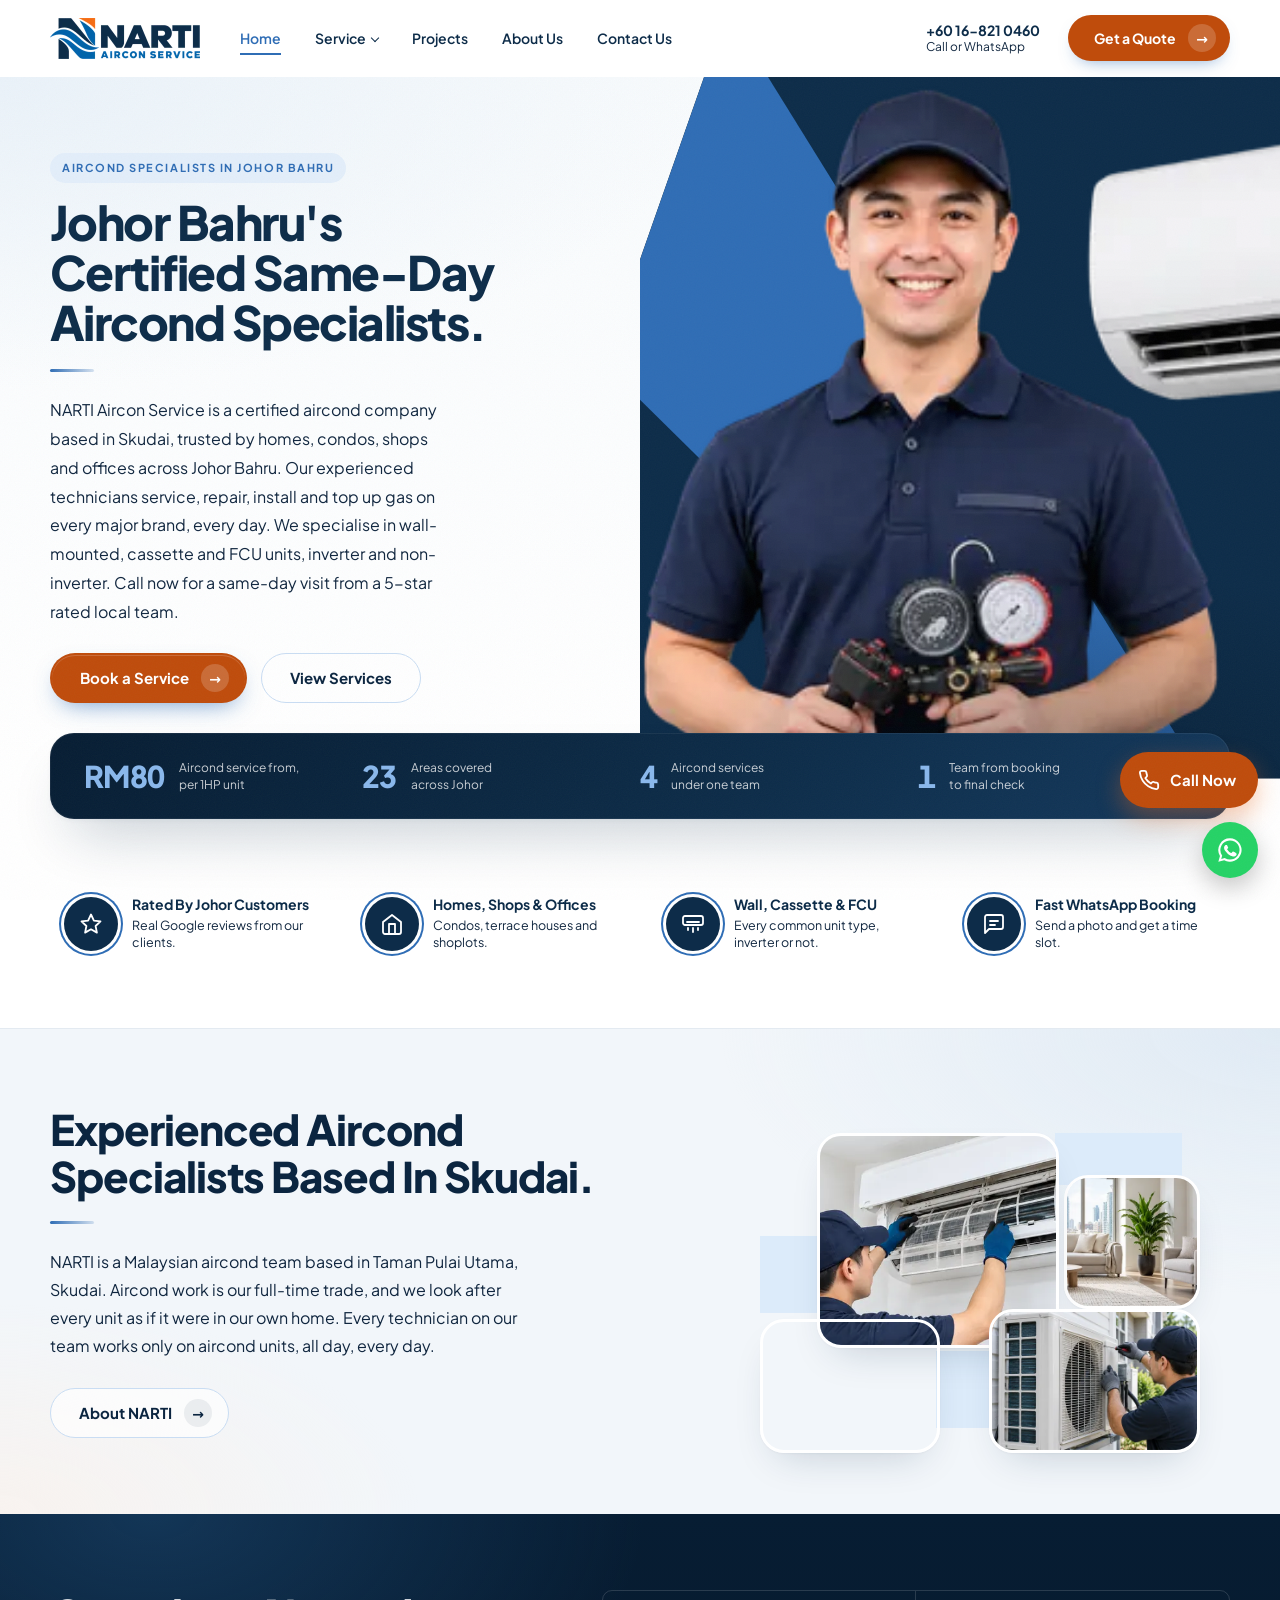
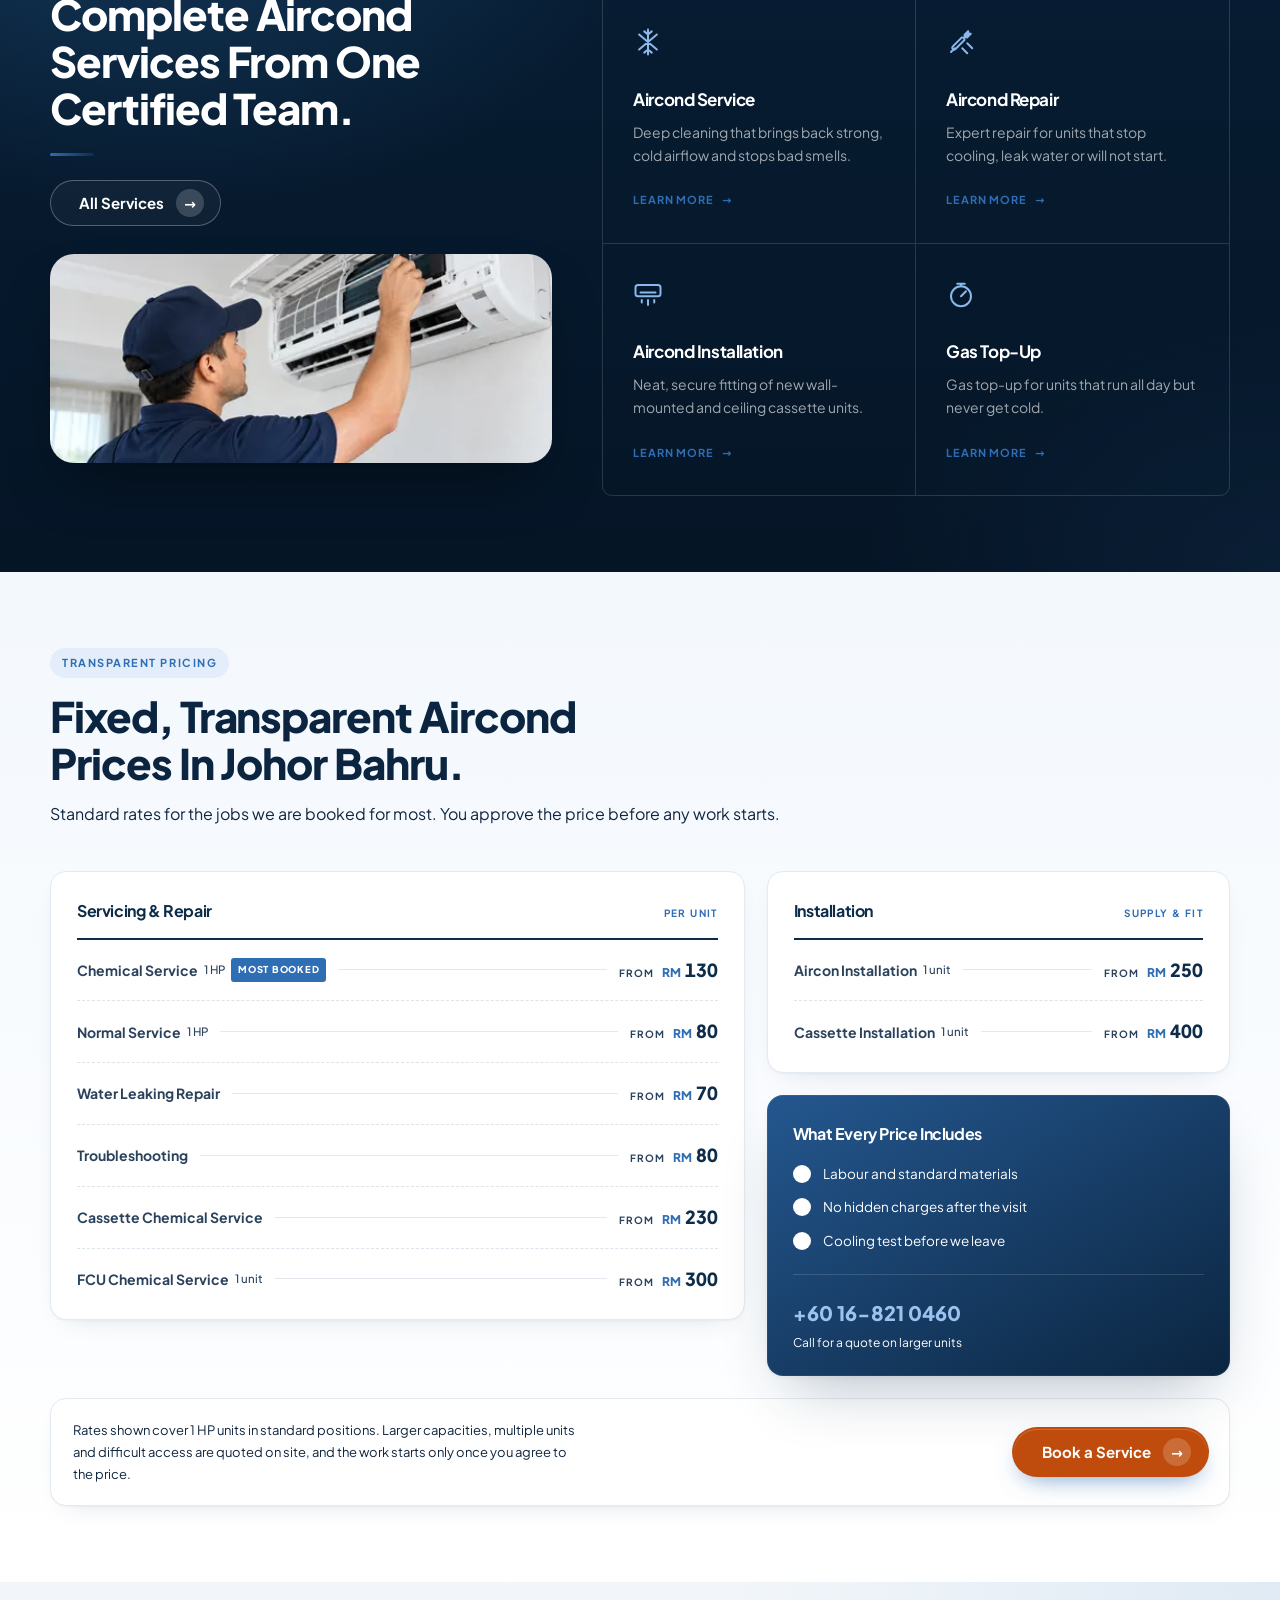
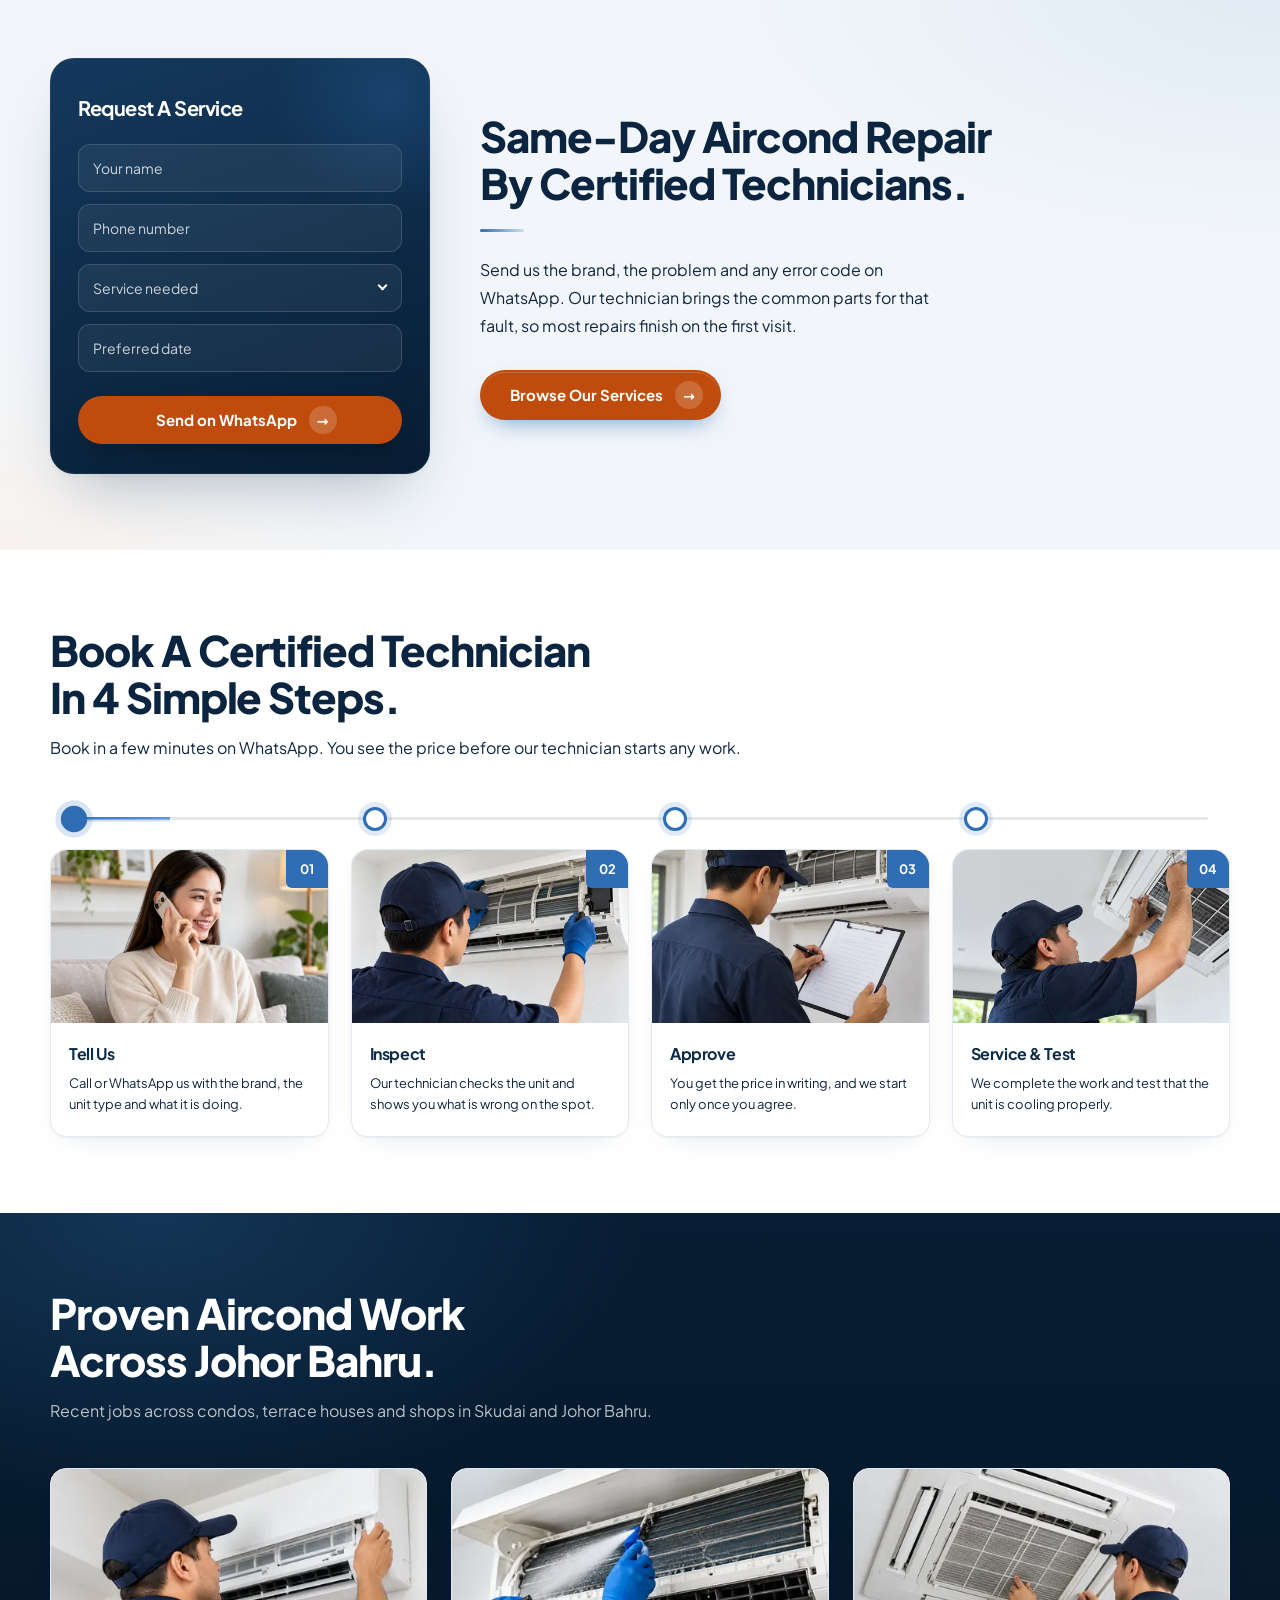
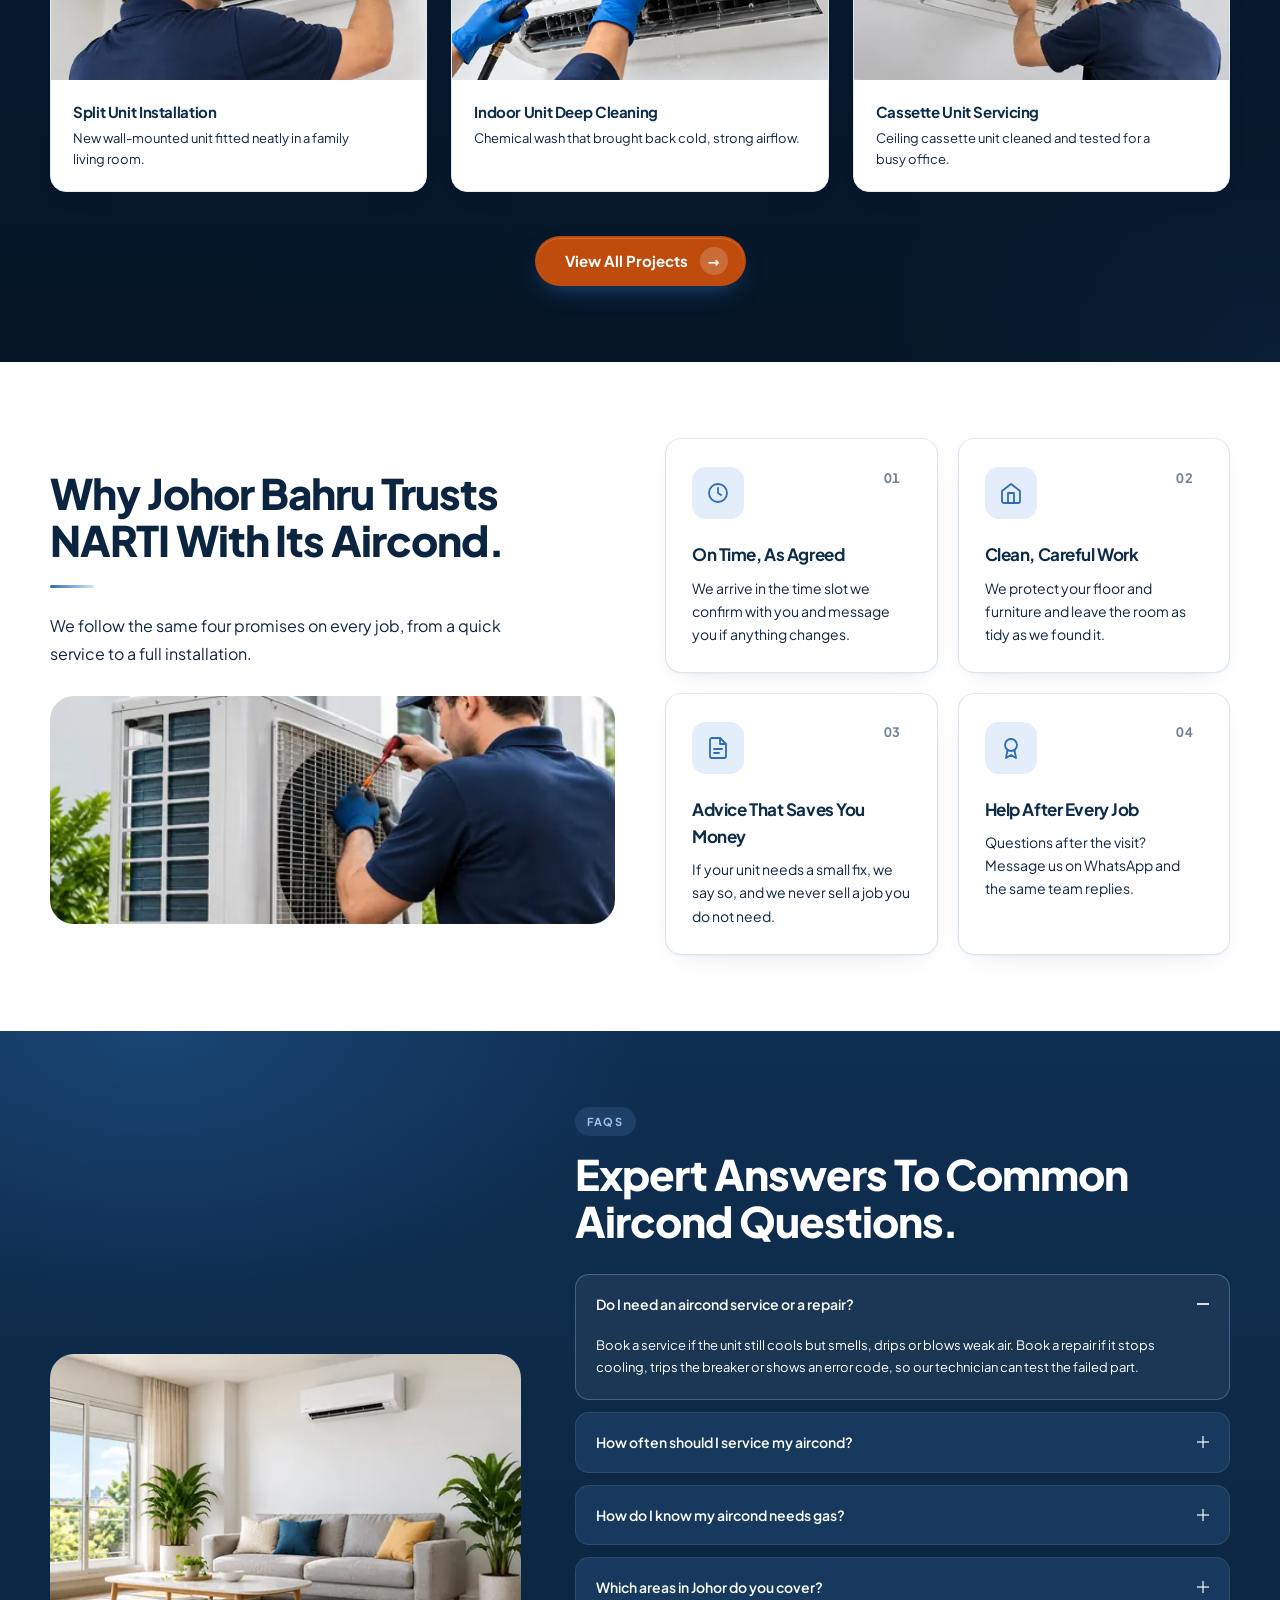
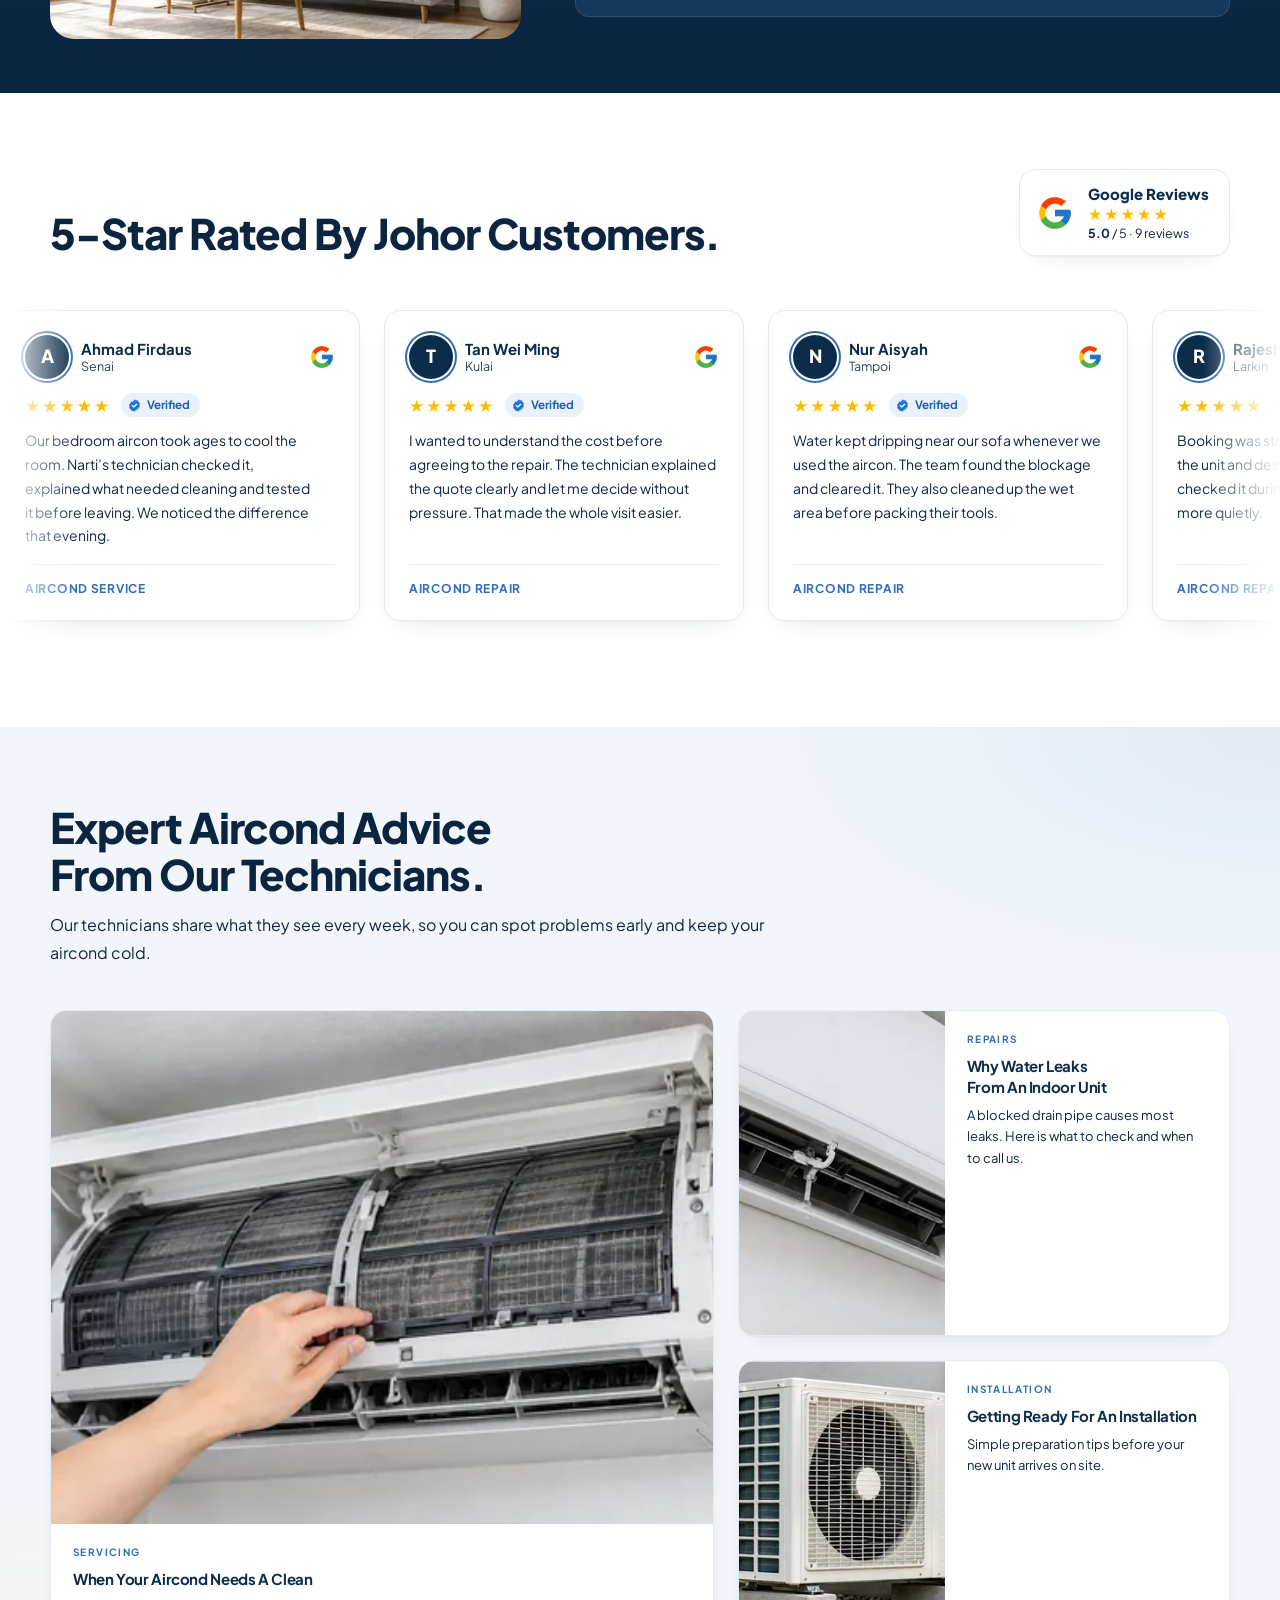
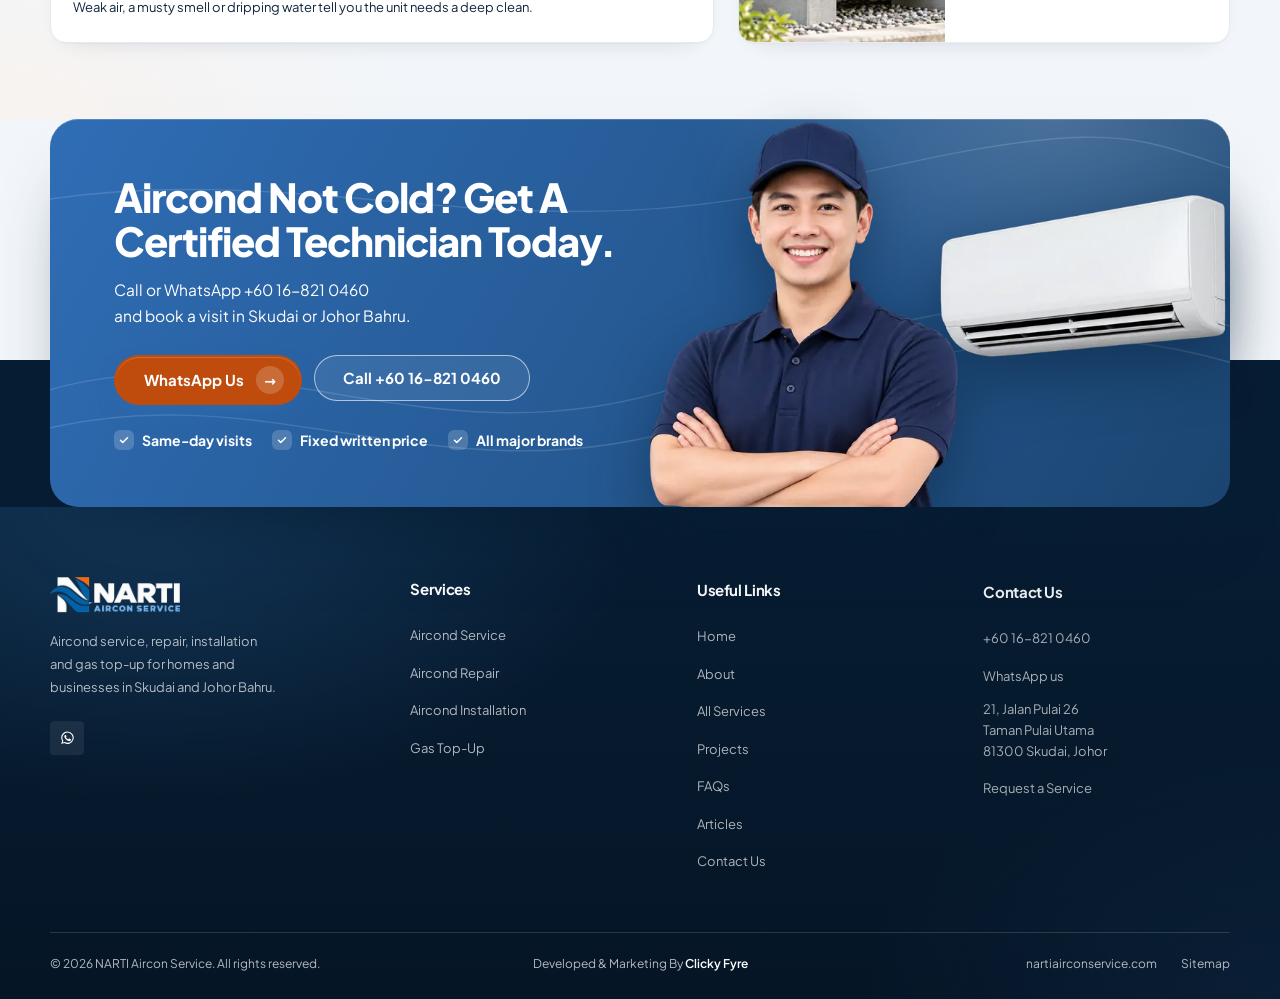
==== commit 4fea19ef: "Service pages: brand and near-me keywords with density targets - New Brands We Cover section on each" ====
--- a/index.html
+++ b/index.html
@@ -28,7 +28,7 @@
   <link rel="preload" href="/assets/fonts/plus-jakarta-sans-latin.woff2" as="font" type="font/woff2" crossorigin>
 
   <link rel="preload" as="image" href="assets/images/hero/technician-with-gauges.webp" imagesrcset="assets/images/hero/technician-with-gauges-480.webp 480w, assets/images/hero/technician-with-gauges-800.webp 800w, assets/images/hero/technician-with-gauges.webp 1200w" imagesizes="(max-width: 991px) calc(100vw - 32px), 55vw">
-  <link rel="stylesheet" href="assets/css/style.min.css?v=b012eb23">
+  <link rel="stylesheet" href="assets/css/style.min.css?v=d55e8b62">
 
   <script type="application/ld+json">
 {
--- a/assets/css/style.min.css
+++ b/assets/css/style.min.css
@@ -1 +1 @@
-@font-face{font-family: 'Plus Jakarta Sans';font-style: normal;font-weight: 400 800;font-display: swap;src: url(/assets/fonts/plus-jakarta-sans-latin-ext.woff2) format('woff2');unicode-range: U+0100-02BA,U+02BD-02C5,U+02C7-02CC,U+02CE-02D7,U+02DD-02FF,U+0304,U+0308,U+0329,U+1D00-1DBF,U+1E00-1E9F,U+1EF2-1EFF,U+2020,U+20A0-20AB,U+20AD-20C4,U+2113,U+2C60-2C7F,U+A720-A7FF}@font-face{font-family: 'Plus Jakarta Sans';font-style: normal;font-weight: 400 800;font-display: swap;src: url(/assets/fonts/plus-jakarta-sans-latin.woff2) format('woff2');unicode-range: U+0000-00FF,U+0131,U+0152-0153,U+02BB-02BC,U+02C6,U+02DA,U+02DC,U+0304,U+0308,U+0329,U+2000-206F,U+20AC,U+2122,U+2191,U+2193,U+2212,U+2215,U+FEFF,U+FFFD}:root{--navy: #0d2c49;--navy-2: #173a5e;--navy-line: rgba(255,255,255,0.14);--orange: #f37021;--orange-dark: #dc5f12;--orange-soft: #fdeee4;--blue: #2f6db5;--blue-soft: #eef5fc;--light: #f1f6fa;--ink: #0f2a47;--text: #5b6b7c;--muted: #8a99a8;--border: #e3e9ef;--white: #ffffff;--font: "Inter",system-ui,-apple-system,"Segoe UI",Roboto,Arial,sans-serif;--container: 1140px;--radius: 6px;--shadow: 0 10px 30px rgba(13,44,73,0.08);--header-h: 76px}*,*::before,*::after{box-sizing: border-box}html{scroll-behavior: smooth;scroll-padding-top: var(--header-h)}body{margin: 0;font-family: var(--font);font-size: 16px;line-height: 1.6;color: var(--text);background: var(--white);-webkit-font-smoothing: antialiased;overflow-x: hidden}img{display: block;max-width: 100%;height: auto}a{color: inherit;text-decoration: none}ul{list-style: none;margin: 0;padding: 0}h1,h2,h3,p{margin: 0}button,input,select{font: inherit}.sr-only{position: absolute;width: 1px;height: 1px;padding: 0;margin: -1px;overflow: hidden;clip: rect(0,0,0,0);white-space: nowrap;border: 0}.container{width: 100%;max-width: calc(var(--container) + 48px);margin: 0 auto;padding: 0 24px}.eyebrow{font-size: 12px;font-weight: 700;letter-spacing: 0.16em;text-transform: uppercase;color: var(--orange);margin-bottom: 14px}.section-title{font-size: clamp(30px,3.4vw,42px);line-height: 1.15;font-weight: 800;letter-spacing: -0.02em;color: var(--ink)}.divider{display: block;width: 48px;height: 3px;border-radius: 3px;background: var(--orange);margin: 22px 0 24px}.text{font-size: 16px;line-height: 1.75;color: var(--text);max-width: 480px}.btn{display: inline-flex;align-items: center;justify-content: center;gap: 10px;height: 50px;padding: 0 28px;border-radius: var(--radius);border: 2px solid transparent;font-size: 15px;font-weight: 600;cursor: pointer;white-space: nowrap;transition: background-color .2s,color .2s,border-color .2s,transform .2s,box-shadow .2s}.btn__arrow{transition: transform .2s}.btn:hover .btn__arrow{transform: translateX(4px)}.btn--primary{background: var(--orange);color: var(--white);box-shadow: 0 8px 20px rgba(47,109,181,.25)}.btn--primary:hover{background: var(--orange-dark)}.btn--outline{border-color: var(--orange);color: var(--orange);background: transparent}.btn--outline:hover{background: var(--orange);color: var(--white)}.btn--ghost{border-color: rgba(255,255,255,.45);color: var(--white);background: transparent;height: 46px}.btn--ghost:hover{background: var(--white);color: var(--navy);border-color: var(--white)}.btn--white{background: var(--white);color: var(--orange)}.btn--white:hover{background: var(--navy);color: var(--white)}.btn--sm{height: 46px;padding: 0 24px;font-size: 14px}.btn--block{width: 100%}.link-more{display: inline-flex;gap: 8px;font-size: 11px;font-weight: 700;letter-spacing: .14em;text-transform: uppercase;color: var(--orange)}.link-more span{transition: transform .2s}.link-more:hover span{transform: translateX(4px)}.section{padding: 110px 0}.section--navy{background: var(--navy)}.section--navy .section-title{color: var(--white)}.section--light{background: var(--light)}.section-head{display: flex;justify-content: space-between;align-items: flex-end;gap: 40px;margin-bottom: 48px}.section-head__text{max-width: 300px;font-size: 15px;line-height: 1.7;color: var(--text)}.section--navy .section-head__text{color: rgba(255,255,255,.72)}.header{position: sticky;top: 0;z-index: 100;background: var(--white);transition: box-shadow .25s}.header.is-scrolled{box-shadow: 0 4px 20px rgba(13,44,73,.08)}.header__inner{display: flex;align-items: center;height: var(--header-h);gap: 40px}.header__logo img{width: 150px;height: auto}.nav{flex: 1}.nav__list{display: flex;gap: 34px}.nav__link{position: relative;font-size: 14px;font-weight: 600;color: var(--ink);padding: 6px 0;transition: color .2s}.nav__link::after{content: "";position: absolute;left: 0;right: 0;bottom: -2px;height: 2px;background: var(--orange);transform: scaleX(0);transition: transform .25s}.nav__link:hover,.nav__link.is-active{color: var(--blue)}.nav__link.is-active::after,.nav__link:hover::after{transform: scaleX(1)}.nav__cta{display: none}.header__right{display: flex;align-items: center;gap: 28px}.header__phone{display: flex;flex-direction: column;line-height: 1.3}.header__phone strong{font-size: 14px;font-weight: 700;color: var(--ink)}.header__phone span{font-size: 12px;color: var(--muted)}.nav-toggle{display: none;width: 44px;height: 44px;margin-left: auto;border: 0;background: transparent;cursor: pointer;padding: 10px}.nav-toggle span{display: block;height: 2px;background: var(--ink);border-radius: 2px;margin: 5px 0;transition: transform .25s,opacity .25s}.nav-toggle[aria-expanded="true"] span:nth-child(1){transform: translateY(7px) rotate(45deg)}.nav-toggle[aria-expanded="true"] span:nth-child(2){opacity: 0}.nav-toggle[aria-expanded="true"] span:nth-child(3){transform: translateY(-7px) rotate(-45deg)}.hero{position: relative;min-height: 560px;background: linear-gradient(135deg,#f9fbfe 0%,#eef4fa 100%);overflow: hidden}.hero__inner{position: relative;z-index: 2;display: flex;align-items: center;min-height: 560px}.hero__content{max-width: 50%;padding: 70px 40px 70px 0}.hero__title{font-size: clamp(36px,3.7vw,52px);line-height: 1.1;font-weight: 800;letter-spacing: -0.025em;color: var(--ink)}.hero__text{font-size: 16px;line-height: 1.8;color: var(--text);max-width: 400px}.hero__actions{display: flex;flex-wrap: wrap;gap: 14px;margin-top: 34px}.hero__visual{position: absolute;top: 0;right: 0;bottom: 0;width: 50%;background: var(--navy);clip-path: polygon(10% 0,100% 0,100% 100%,0 100%,0 26%);overflow: hidden}.hero__stripe{position: absolute;inset: 0;background: var(--orange);clip-path: polygon(0 26%,10% 0,20% 0,88% 100%,60% 100%,0 46%)}.hero__img{position: absolute;bottom: 0;left: 0;width: 108%;max-width: none;height: 100%;object-fit: cover;object-position: left bottom}.stats{background: var(--navy)}.stats__grid{display: grid;grid-template-columns: repeat(4,1fr);padding-top: 26px;padding-bottom: 26px}.stat{display: flex;align-items: center;gap: 14px}.stat__num{font-size: 30px;font-weight: 800;color: var(--orange);letter-spacing: -.02em;line-height: 1}.stat__label{font-size: 12px;line-height: 1.45;color: rgba(255,255,255,.75)}.about__grid{display: grid;grid-template-columns: 1fr 1fr;gap: 60px;align-items: center}.checklist{margin: 26px 0 34px;display: grid;gap: 14px}.checklist li{position: relative;padding-left: 34px;font-size: 15px;font-weight: 500;color: var(--ink)}.checklist li::before{content: "";position: absolute;left: 0;top: 50%;width: 20px;height: 20px;margin-top: -10px;border-radius: 50%;background: var(--orange) url("data:image/svg+xml,%3Csvg xmlns='http://www.w3.org/2000/svg' viewBox='0 0 24 24' fill='none' stroke='white' stroke-width='3.5' stroke-linecap='round' stroke-linejoin='round'%3E%3Cpath d='M5 12.5l4.5 4.5L19 7.5'/%3E%3C/svg%3E") center / 11px no-repeat}.about__collage{position: relative;width: 100%;max-width: 440px;aspect-ratio: 440 / 320;margin-left: auto;margin-right: 30px}.about__img{position: absolute;object-fit: cover;border: 3px solid var(--white);box-shadow: var(--shadow)}.about__img--main{left: 13%;top: 0;width: 55%;height: 67%;z-index: 2}.about__img--tr{left: 69%;top: 13%;width: 31%;height: 42%;z-index: 1;object-position: 70% center}.about__img--bl{left: 0;top: 58%;width: 41%;height: 42%;z-index: 3}.about__img--br{left: 52%;top: 55%;width: 48%;height: 45%;z-index: 3}.about__deco{position: absolute;background: var(--blue-soft);z-index: 0}.about__deco--1{left: 0;top: 32%;width: 16%;height: 24%;background: #dcebfa}.about__deco--2{left: 67%;top: 0;width: 29%;height: 16%;background: #dcebfa}.about__deco--3{left: 40%;top: 68%;width: 14%;height: 24%;background: #dcebfa}.services__grid{display: grid;grid-template-columns: 0.8fr 1fr;gap: 50px;align-items: start}.services__intro .btn{margin-bottom: 28px}.services__img{border-radius: var(--radius);overflow: hidden;border-bottom: 3px solid var(--orange)}.services__img img{width: 100%;aspect-ratio: 420 / 175;object-fit: cover;object-position: center 35%}.services__cards{display: grid;grid-template-columns: repeat(3,1fr);border: 1px solid var(--navy-line);border-radius: var(--radius);overflow: hidden}.service-card{padding: 30px 24px 28px;border-right: 1px solid var(--navy-line);border-bottom: 1px solid var(--navy-line);transition: background-color .25s}.service-card:nth-child(3n){border-right: 0}.service-card:nth-last-child(-n+3){border-bottom: 0}.service-card:hover{background: rgba(255,255,255,.04)}.service-card__icon{width: 30px;height: 30px;fill: none;stroke: var(--orange);stroke-width: 1.6;stroke-linecap: round;stroke-linejoin: round;margin-bottom: 22px}.service-card__title{font-size: 15px;font-weight: 700;color: var(--white);margin-bottom: 8px}.service-card__text{font-size: 13px;line-height: 1.65;color: rgba(255,255,255,.62);margin-bottom: 18px;min-height: 43px}.request__grid{display: grid;grid-template-columns: 380px 1fr;gap: 50px;align-items: center}.request-form{background: var(--orange);border-radius: 8px;padding: 34px 28px 30px;display: grid;gap: 12px;box-shadow: 0 20px 40px rgba(47,109,181,.2)}.request-form__title{font-size: 20px;font-weight: 700;color: var(--white);margin-bottom: 8px}.field{width: 100%;height: 42px;padding: 0 14px;border-radius: 4px;border: 1px solid rgba(255,255,255,.28);background: rgba(255,255,255,.16);color: var(--white);font-size: 13px;outline: none;transition: border-color .2s,background-color .2s;-webkit-appearance: none;appearance: none}.field::placeholder{color: rgba(255,255,255,.78)}.field:focus{border-color: var(--white);background: rgba(255,255,255,.24)}.field.is-invalid{border-color: var(--navy)}.field-select{position: relative}.field-select::after{content: "";position: absolute;right: 16px;top: 50%;width: 7px;height: 7px;margin-top: -6px;border-right: 2px solid var(--white);border-bottom: 2px solid var(--white);transform: rotate(45deg);pointer-events: none}select.field{cursor: pointer}select.field:invalid{color: rgba(255,255,255,.78)}select.field option{color: var(--ink)}input[type="date"].field::-webkit-calendar-picker-indicator{filter: invert(1);cursor: pointer}.request-form .btn{margin-top: 12px;height: 48px}.request-form__msg{font-size: 13px;color: var(--white);min-height: 0}.request-form__msg:empty{display: none}.request__content .text{margin-bottom: 30px}.steps__grid{display: grid;grid-template-columns: repeat(4,1fr);gap: 22px}.step__media{position: relative;border-radius: 4px;overflow: hidden;margin-bottom: 20px}.step__media img{width: 100%;aspect-ratio: 240 / 150;object-fit: cover;transition: transform .5s}.step:hover .step__media img{transform: scale(1.05)}.step__num{position: absolute;top: 0;right: 0;min-width: 42px;height: 38px;display: grid;place-items: center;background: var(--orange);color: var(--white);font-size: 13px;font-weight: 700;border-radius: 0 4px 0 6px}.step__title{font-size: 16px;font-weight: 700;color: var(--ink);margin-bottom: 6px}.step__text{font-size: 13px;line-height: 1.65;color: var(--text)}.work__grid{display: grid;grid-template-columns: repeat(3,1fr);gap: 24px}.work-card{background: var(--white);border-radius: 4px;overflow: hidden;transition: transform .3s,box-shadow .3s}.work-card:hover{transform: translateY(-6px);box-shadow: 0 20px 40px rgba(0,0,0,.25)}.work-card img{width: 100%;aspect-ratio: 320 / 180;object-fit: cover}.work-card__body{padding: 20px 22px 22px;border-left: 3px solid var(--orange)}.work-card__title{font-size: 15px;font-weight: 700;color: var(--ink);margin-bottom: 4px}.work-card__text{font-size: 13px;color: var(--text)}.why__grid{display: grid;grid-template-columns: 1fr 1fr;gap: 50px;align-items: end}.why__content .text{margin-bottom: 28px}.why__img{border-radius: 4px;overflow: hidden}.why__img img{width: 100%;aspect-ratio: 460 / 185;object-fit: cover;object-position: center 40%}.why__cards{display: grid;grid-template-columns: 1fr 1fr;gap: 18px}.why-card{position: relative;background: var(--blue-soft);border-top: 3px solid var(--blue);border-radius: 4px;padding: 26px 22px 24px;transition: transform .3s,box-shadow .3s}.why-card:hover{transform: translateY(-4px);box-shadow: var(--shadow)}.why-card__num{position: absolute;top: 18px;right: 20px;font-size: 22px;font-weight: 800;color: #d6e4f3}.why-card__icon{width: 24px;height: 24px;fill: none;stroke: var(--blue);stroke-width: 1.7;stroke-linecap: round;stroke-linejoin: round;margin-bottom: 18px}.why-card__title{font-size: 15px;font-weight: 700;color: var(--ink);margin-bottom: 6px}.why-card__text{font-size: 13px;line-height: 1.65;color: var(--text)}.faq__grid{display: grid;grid-template-columns: 0.72fr 1fr;gap: 54px;align-items: end}.faq__img{border-radius: 4px;overflow: hidden}.faq__img img{width: 100%;aspect-ratio: 380 / 230;object-fit: cover}.faq__content .section-title{margin-bottom: 30px}.accordion{display: grid;gap: 12px}.accordion__item{background: var(--navy-2);border: 1px solid var(--navy-line);border-radius: 4px;transition: border-color .25s}.accordion__item.is-open{border-color: rgba(47,109,181,.55)}.accordion__btn{width: 100%;display: flex;align-items: center;justify-content: space-between;gap: 16px;padding: 18px 20px;background: none;border: 0;color: var(--white);font-size: 14px;font-weight: 600;text-align: left;cursor: pointer}.accordion__icon{position: relative;flex: 0 0 12px;width: 12px;height: 12px}.accordion__icon::before,.accordion__icon::after{content: "";position: absolute;left: 0;top: 50%;width: 12px;height: 2px;margin-top: -1px;background: rgba(255,255,255,.6);transition: transform .25s}.accordion__icon::after{transform: rotate(90deg)}.accordion__item.is-open .accordion__icon::after{transform: rotate(0)}.accordion__panel{display: grid;grid-template-rows: 0fr;transition: grid-template-rows .3s ease}.accordion__item.is-open .accordion__panel{grid-template-rows: 1fr}.accordion__panel>p{overflow: hidden;padding: 0 20px;font-size: 13px;line-height: 1.75;color: rgba(255,255,255,.68)}.accordion__item.is-open .accordion__panel>p{padding-bottom: 20px}.blog__grid{display: grid;grid-template-columns: repeat(3,1fr);gap: 24px}.post-card{background: var(--white);border: 1px solid var(--border);border-radius: 4px;overflow: hidden;transition: transform .3s,box-shadow .3s}.post-card:hover{transform: translateY(-6px);box-shadow: var(--shadow)}.post-card__media{display: block;overflow: hidden}.post-card__media img{width: 100%;aspect-ratio: 320 / 125;object-fit: cover;transition: transform .5s}.post-card:hover .post-card__media img{transform: scale(1.05)}.post-card__body{padding: 20px 22px 24px}.post-card__cat{display: block;font-size: 10px;font-weight: 700;letter-spacing: .14em;text-transform: uppercase;color: var(--blue);margin-bottom: 8px}.post-card__title{font-size: 15px;font-weight: 700;color: var(--ink);margin-bottom: 8px;line-height: 1.4}.post-card__title a:hover{color: var(--orange)}.post-card__text{font-size: 13px;line-height: 1.65;color: var(--text)}.cta{display: grid;grid-template-columns: 1fr 1fr;min-height: 340px}.cta__left{background: var(--orange);display: flex;align-items: center;justify-content: flex-end}.cta__content{width: 100%;max-width: calc(var(--container) / 2 + 24px);padding: 60px 40px 60px 24px}.cta__title{font-size: clamp(28px,3vw,36px);line-height: 1.15;font-weight: 800;letter-spacing: -.02em;color: var(--white);margin-bottom: 14px}.cta__text{font-size: 14px;line-height: 1.7;color: rgba(255,255,255,.88);margin-bottom: 26px}.cta__right{position: relative;background: linear-gradient(90deg,#f37021 0%,#f58a2f 100%);overflow: hidden}.cta__wave{position: absolute;left: 0;top: 0;width: 100%;height: calc(100% + 2px)}.cta__img{position: absolute;left: 0;bottom: 0;width: 100%;height: 100%;max-width: none;object-fit: cover;object-position: left top}.footer{background: var(--navy);color: rgba(255,255,255,.7);padding-top: 70px}.footer__grid{display: grid;grid-template-columns: 1.3fr 1fr 1fr 1fr;gap: 40px;padding-bottom: 60px}.footer__brand img{width: 130px;margin-bottom: 18px}.footer__brand p{font-size: 13px;line-height: 1.75;margin-bottom: 22px}.socials{display: flex;gap: 10px}.socials a{width: 34px;height: 34px;display: grid;place-items: center;border-radius: 4px;background: rgba(255,255,255,.08);transition: background-color .2s}.socials a:hover{background: var(--orange)}.socials svg{width: 15px;height: 15px;fill: var(--white)}.footer__col h3{font-size: 15px;font-weight: 700;color: var(--white);margin-bottom: 20px}.footer__col ul{display: grid;gap: 12px}.footer__col a{font-size: 13px;transition: color .2s}.footer__col a:hover{color: var(--orange)}.footer__bottom{display: flex;justify-content: space-between;align-items: center;gap: 20px;padding-top: 22px;padding-bottom: 26px;font-size: 12px;position: relative}.footer__bottom::before{content: "";position: absolute;top: 0;left: 24px;right: 24px;height: 1px;background: var(--navy-line)}.footer__bottom ul{display: flex;gap: 24px}.footer__bottom a:hover{color: var(--orange)}.reveal{opacity: 0;transform: translateY(24px);transition: opacity .7s ease,transform .7s ease}.reveal.is-visible{opacity: 1;transform: none}@media (prefers-reduced-motion: reduce){html{scroll-behavior: auto}.reveal{opacity: 1;transform: none;transition: none}*{transition-duration: 0s !important}}@media (max-width: 1140px){.header__phone{display: none}.nav__list{gap: 26px}}@media (max-width: 991px){:root{--header-h: 68px}.section{padding: 80px 0}.nav-toggle{display: block}.header__right{display: none}.nav{position: fixed;top: var(--header-h);left: 0;right: 0;background: var(--white);padding: 12px 24px 28px;box-shadow: 0 20px 30px rgba(13,44,73,.12);transform: translateY(-12px);opacity: 0;visibility: hidden;transition: opacity .25s,transform .25s,visibility .25s}.nav.is-open{opacity: 1;visibility: visible;transform: none}.nav__list{flex-direction: column;gap: 0}.nav__link{display: block;padding: 14px 0;border-bottom: 1px solid var(--border)}.nav__link::after{display: none}.nav__cta{display: inline-flex;width: 100%;margin-top: 20px}.hero,.hero__inner{min-height: 0}.hero__content{max-width: 560px;padding: 60px 0 40px}.hero__visual{position: relative;width: 100%;height: 380px;clip-path: polygon(0 12%,100% 0,100% 100%,0 100%)}.hero__img{width: 100%;object-position: center bottom}.stats__grid{grid-template-columns: repeat(2,1fr);gap: 22px;padding-top: 30px;padding-bottom: 30px}.about__grid,.services__grid,.request__grid,.why__grid,.faq__grid{grid-template-columns: 1fr}.about__collage{margin: 10px auto 0}.services__cards{grid-template-columns: repeat(2,1fr)}.service-card:nth-child(3n){border-right: 1px solid var(--navy-line)}.service-card:nth-child(2n){border-right: 0}.service-card:nth-last-child(-n+3){border-bottom: 1px solid var(--navy-line)}.service-card:nth-last-child(-n+2){border-bottom: 0}.request__grid{max-width: 560px}.request-form{order: 2}.faq__img{order: 2}.steps__grid{grid-template-columns: repeat(2,1fr);row-gap: 36px}.work__grid,.blog__grid{grid-template-columns: repeat(2,1fr)}.cta{grid-template-columns: 1fr}.cta__left{justify-content: flex-start}.cta__right{height: 320px}.cta__img{object-position: center top}.footer__grid{grid-template-columns: 1fr 1fr}}@media (max-width: 640px){.section{padding: 64px 0}.container{padding-left: 16px;padding-right: 16px}.footer__bottom::before{left: 16px;right: 16px}.section-head{flex-direction: column;align-items: flex-start;gap: 16px;margin-bottom: 32px}.hero__actions .btn{flex: 1 1 auto}.hero__visual{height: 280px}.stat__num{font-size: 24px}.services__cards{grid-template-columns: 1fr}.service-card{border-right: 0 !important;border-bottom: 1px solid var(--navy-line) !important}.service-card:last-child{border-bottom: 0 !important}.steps__grid,.work__grid,.blog__grid,.why__cards{grid-template-columns: 1fr}.request-form{padding: 28px 20px}.cta__content{padding: 56px 16px}.cta__right{height: 240px}.footer__grid{grid-template-columns: 1fr;gap: 32px}.footer__bottom{flex-direction: column;text-align: center}}.nav__item--dropdown{position: relative}.nav__caret{display: inline-block;width: 6px;height: 6px;margin-left: 4px;border-right: 1.5px solid currentColor;border-bottom: 1.5px solid currentColor;transform: translateY(-3px) rotate(45deg)}.dropdown{position: absolute;top: calc(100% + 14px);left: -18px;min-width: 230px;padding: 10px 0;background: var(--white);border-top: 3px solid var(--orange);border-radius: 0 0 var(--radius) var(--radius);box-shadow: 0 18px 40px rgba(13,44,73,.14);opacity: 0;visibility: hidden;transform: translateY(8px);transition: opacity .2s,transform .2s,visibility .2s;z-index: 10}.dropdown::before{content: "";position: absolute;left: 0;right: 0;top: -17px;height: 14px}.nav__item--dropdown:hover .dropdown,.nav__item--dropdown:focus-within .dropdown{opacity: 1;visibility: visible;transform: none}.dropdown a{display: block;padding: 10px 20px;font-size: 14px;font-weight: 500;color: var(--ink);transition: color .2s,background-color .2s}.dropdown a:hover,.dropdown a.is-current{color: var(--orange);background: var(--orange-soft)}.services__cards--4{grid-template-columns: repeat(2,1fr)}.services__cards--4 .service-card{padding: 36px 30px 32px}.services__cards--4 .service-card:nth-child(3n){border-right: 1px solid var(--navy-line)}.services__cards--4 .service-card:nth-child(2n){border-right: 0}.services__cards--4 .service-card:nth-last-child(-n+3){border-bottom: 1px solid var(--navy-line)}.services__cards--4 .service-card:nth-last-child(-n+2){border-bottom: 0}.services__cards--4 .service-card__title{font-size: 17px}.services__cards--4 .service-card__text{font-size: 14px;min-height: 0}a.service-card{display: block}a.service-card:hover .link-more span{transform: translateX(4px)}.page-hero{background: var(--navy);padding: 70px 0 80px;overflow: hidden}.page-hero__grid{display: grid;grid-template-columns: 1.05fr 1fr;gap: 60px;align-items: center}.breadcrumb{display: flex;flex-wrap: wrap;gap: 8px;font-size: 13px;color: rgba(255,255,255,.6);margin-bottom: 26px}.breadcrumb a:hover{color: var(--orange)}.breadcrumb [aria-current]{color: var(--white)}.page-hero__title{font-size: clamp(32px,3.6vw,46px);line-height: 1.12;font-weight: 800;letter-spacing: -0.02em;color: var(--white)}.page-hero__text{font-size: 16px;line-height: 1.75;color: rgba(255,255,255,.78);max-width: 520px}.page-hero__text + .page-hero__text{margin-top: 14px}.page-hero__media{position: relative;border-radius: var(--radius);overflow: hidden;border-bottom: 4px solid var(--orange);box-shadow: 0 30px 60px rgba(0,0,0,.3)}.page-hero__media img{width: 100%;aspect-ratio: 3 / 2;object-fit: cover}.page-hero__media--cutout{background: linear-gradient(135deg,var(--orange) 0 45%,var(--navy-2) 45%)}.page-hero__media--cutout img{object-fit: contain;object-position: center bottom}.symptoms__grid{display: grid;grid-template-columns: repeat(3,1fr);gap: 16px}.symptom{display: flex;align-items: flex-start;gap: 14px;background: var(--white);border: 1px solid var(--border);border-left: 3px solid var(--orange);border-radius: 4px;padding: 20px 20px;font-size: 15px;font-weight: 500;line-height: 1.5;color: var(--ink)}.symptom svg{flex: 0 0 22px;width: 22px;height: 22px;padding: 4px;border-radius: 50%;background: var(--orange);fill: none;stroke: var(--white);stroke-width: 3.5;stroke-linecap: round;stroke-linejoin: round}.included__grid{display: grid;grid-template-columns: 0.9fr 1.1fr;gap: 60px;align-items: center}.included__media{border-radius: var(--radius);overflow: hidden;box-shadow: var(--shadow)}.included__media img{width: 100%;aspect-ratio: 4 / 5;object-fit: cover}.included__content .text{margin-bottom: 28px}.packages{display: grid;gap: 18px}.packages--2{grid-template-columns: 1fr 1fr}.package{background: var(--blue-soft);border-top: 3px solid var(--blue);border-radius: 4px;padding: 24px 22px}.package__title{font-size: 16px;font-weight: 700;color: var(--ink);margin-bottom: 16px}.checklist--tight{margin: 0;gap: 12px}.checklist--tight li{font-size: 14px;line-height: 1.5;padding-left: 30px}.checklist--tight li::before{top: 1px;margin-top: 0;width: 18px;height: 18px;background-size: 10px}.service-links{display: grid;grid-template-columns: repeat(3,1fr);gap: 22px}.service-link{display: block;background: var(--white);border: 1px solid var(--border);border-radius: 4px;padding: 30px 26px;transition: transform .3s,box-shadow .3s,border-color .3s}.service-link:hover{transform: translateY(-6px);box-shadow: var(--shadow);border-color: transparent}.service-link:hover .link-more span{transform: translateX(4px)}.service-link__icon{width: 30px;height: 30px;fill: none;stroke: var(--orange);stroke-width: 1.6;stroke-linecap: round;stroke-linejoin: round;margin-bottom: 18px}.service-link__title{font-size: 17px;font-weight: 700;color: var(--ink);margin-bottom: 8px}.service-link__text{font-size: 14px;line-height: 1.65;color: var(--text);margin-bottom: 16px}.footer__contact a{line-height: 1.6;display: inline-block}.accordion__panel a{color: var(--orange);text-decoration: underline}.wa-float{position: fixed;right: 22px;bottom: 22px;z-index: 90;width: 56px;height: 56px;display: grid;place-items: center;border-radius: 50%;background: #25d366;box-shadow: 0 10px 25px rgba(0,0,0,.22);transition: transform .2s}.wa-float:hover{transform: scale(1.08)}.wa-float svg{width: 28px;height: 28px;fill: var(--white)}@media (max-width: 991px){.nav__caret{display: none}.dropdown{position: static;opacity: 1;visibility: visible;transform: none;box-shadow: none;border: 0;padding: 0 0 6px 14px;min-width: 0;background: transparent}.dropdown::before{display: none}.dropdown a{padding: 10px 0;font-size: 14px;color: var(--text);background: none}.page-hero{padding: 50px 0 60px}.page-hero__grid,.included__grid{grid-template-columns: 1fr;gap: 40px}.included__media img{aspect-ratio: 16 / 10}.symptoms__grid{grid-template-columns: repeat(2,1fr)}.service-links{grid-template-columns: repeat(2,1fr)}}@media (max-width: 640px){.services__cards--4{grid-template-columns: 1fr}.symptoms__grid,.service-links,.packages--2{grid-template-columns: 1fr}.page-hero .hero__actions .btn{flex: 1 1 100%}.wa-float{right: 16px;bottom: 16px;width: 52px;height: 52px}}.ratings{display: flex;flex-wrap: wrap;gap: 12px;margin-top: 28px}.rating{display: inline-flex;align-items: center;gap: 12px;min-width: 0;padding: 10px 16px 10px 12px;background: var(--white);border: 1px solid var(--border);border-radius: 8px;box-shadow: 0 6px 18px rgba(13,44,73,.07);transition: transform .2s,box-shadow .2s}.rating:hover{transform: translateY(-2px);box-shadow: 0 10px 24px rgba(13,44,73,.12)}.rating__logo{flex: 0 0 28px;width: 28px;height: 28px}.rating__body{display: grid;line-height: 1.25}.rating__name{font-size: 13px;font-weight: 700;color: var(--ink)}.rating__stars{position: relative;display: inline-block;width: max-content;font-size: 14px;letter-spacing: 1px;color: #d5dde6;line-height: 1.2}.rating__stars-fill{position: absolute;inset: 0 auto 0 0;width: calc(var(--rating,0) / 5 * 100%);overflow: hidden;white-space: nowrap;color: #fbbc04}.rating[data-review="trustpilot"] .rating__stars-fill{color: #00b67a}.rating:not(.has-rating) .rating__stars{display: none}.rating__meta{font-size: 12px;color: var(--text)}.rating__meta strong{color: var(--ink)}.ratings--dark .rating{background: rgba(255,255,255,.06);border-color: rgba(255,255,255,.16);box-shadow: none}.ratings--dark .rating__name,.ratings--dark .rating__meta strong{color: var(--white)}.ratings--dark .rating__meta{color: rgba(255,255,255,.7)}.ratings--dark .rating__stars{color: rgba(255,255,255,.22)}.trust{background: var(--white);border-bottom: 1px solid var(--border)}.trust__grid{display: grid;grid-template-columns: repeat(4,1fr);gap: 24px;padding-top: 34px;padding-bottom: 34px}.trust-badge{display: flex;align-items: center;gap: 14px}.trust-badge__seal{flex: 0 0 54px;width: 54px;height: 54px;display: grid;place-items: center;border-radius: 50%;background: var(--navy);box-shadow: 0 0 0 3px var(--white),0 0 0 5px var(--orange)}.trust-badge__seal svg{width: 24px;height: 24px;fill: none;stroke: var(--white);stroke-width: 1.8;stroke-linecap: round;stroke-linejoin: round}.trust-badge__body{display: grid;gap: 2px;line-height: 1.4}.trust-badge__body strong{font-size: 14px;font-weight: 700;color: var(--ink)}.trust-badge__body span{font-size: 12.5px;color: var(--text)}@media (max-width: 991px){.trust__grid{grid-template-columns: repeat(2,1fr);gap: 26px 24px}}@media (max-width: 480px){.trust__grid{grid-template-columns: 1fr;gap: 20px;padding-top: 28px;padding-bottom: 28px}.ratings{gap: 10px}.rating{flex: 1 1 100%}}@media (max-width: 640px){.footer__col ul{gap: 0}.footer__col a{display: inline-block;padding: 10px 0}.post-card__title a{display: block;padding: 4px 0}}@media (max-width: 991px){.hero__visual{height: auto;aspect-ratio: 3 / 2;clip-path: polygon(0 7%,100% 0,100% 100%,0 100%)}.hero__img{height: 100%;object-fit: contain;object-position: center bottom}.nav{max-height: calc(100vh - var(--header-h));overflow-y: auto}}@media (max-width: 480px){.stats__grid{gap: 20px 16px}.stat{flex-direction: column;align-items: flex-start;gap: 6px}.stat__label{font-size: 12.5px}}.page-404{padding: 110px 0 120px}.page-404__links{display: flex;flex-wrap: wrap;gap: 12px 28px;margin-top: 40px}.page-404__links a{color: var(--white);font-weight: 600;font-size: 15px;border-bottom: 1px solid rgba(255,255,255,.3);padding-bottom: 4px}.page-404__links a:hover{color: var(--orange);border-color: var(--orange)}.ratings{margin-top: 26px}.ratings + .hero__actions{margin-top: 26px}.breadcrumb--dot [aria-current]{color: var(--orange)}.about-hero{position: relative;overflow: hidden;background: var(--navy);padding: 90px 0 110px}.about-hero__bg{position: absolute;inset: 0;z-index: 0}.about-hero__bg img{width: 100%;height: 100%;object-fit: cover;object-position: center 30%}.about-hero__bg::after{content: "";position: absolute;inset: 0;background: linear-gradient(rgba(255,255,255,.035) 1px,transparent 1px) 0 0 / 56px 56px,linear-gradient(90deg,rgba(255,255,255,.035) 1px,transparent 1px) 0 0 / 56px 56px,linear-gradient(100deg,rgba(13,44,73,.97) 0%,rgba(13,44,73,.9) 45%,rgba(18,64,110,.78) 100%)}.about-hero__grid{position: relative;z-index: 1;display: grid;grid-template-columns: 1.15fr 1fr;gap: 60px;align-items: center}.about-hero__title{font-size: clamp(32px,3.6vw,46px);line-height: 1.12;font-weight: 800;letter-spacing: -0.02em;color: var(--white);max-width: 560px}.about-hero__text{font-size: 16px;line-height: 1.75;color: rgba(255,255,255,.8);max-width: 460px}.about-facts{background: rgba(255,255,255,.07);border: 1px solid rgba(255,255,255,.16);border-radius: 10px;padding: 6px 28px;backdrop-filter: blur(6px);-webkit-backdrop-filter: blur(6px)}.about-facts li{display: flex;align-items: center;gap: 18px;padding: 22px 0}.about-facts li + li{border-top: 1px solid rgba(255,255,255,.12)}.about-facts svg{flex: 0 0 30px;width: 30px;height: 30px;fill: none;stroke: var(--orange);stroke-width: 1.6;stroke-linecap: round;stroke-linejoin: round}.about-facts strong{display: block;font-size: 16px;font-weight: 700;color: var(--white)}.about-facts li span span{font-size: 13px;color: rgba(255,255,255,.68)}.about-hero__watermark{position: absolute;right: 4%;bottom: -0.2em;z-index: 0;font-size: clamp(80px,13vw,190px);font-weight: 800;line-height: 1;letter-spacing: -0.02em;color: rgba(255,255,255,.05);pointer-events: none;user-select: none}.story__grid{display: grid;grid-template-columns: 1fr 1fr;gap: 80px;align-items: center}.story__media{position: relative;margin: 0 26px 26px 0}.story__media::after{content: "";position: absolute;top: 26px;left: 26px;right: -26px;bottom: -26px;border: 2px solid var(--orange);border-radius: 6px;z-index: -1}.story__media img{width: 100%;aspect-ratio: 5 / 3.6;object-fit: cover;border-radius: 6px}.story__badge{position: absolute;left: -18px;bottom: 16%;background: var(--navy);border-radius: 6px;padding: 16px 20px;box-shadow: 0 16px 30px rgba(13,44,73,.3)}.story__badge strong{display: block;font-size: 22px;font-weight: 800;color: var(--orange);line-height: 1.2}.story__badge span{font-size: 12px;color: rgba(255,255,255,.75)}.story__content .text + .text{margin-top: 16px}.story__sign{display: flex;justify-content: space-between;align-items: flex-end;gap: 20px;margin-top: 30px;padding-top: 24px;border-top: 1px solid var(--border)}.story__sign strong{display: block;font-size: 15px;color: var(--ink)}.story__sign span{font-size: 13px;color: var(--muted)}.story__sign em{font-size: 14px;color: var(--blue);text-align: right;max-width: 220px}.about-stats{background: repeating-linear-gradient(115deg,rgba(255,255,255,.025) 0 2px,transparent 2px 22px),var(--navy)}.about-stats__grid{display: grid;grid-template-columns: repeat(4,1fr);padding-top: 50px;padding-bottom: 50px}.about-stat{padding: 0 28px}.about-stat:first-child{padding-left: 0}.about-stat + .about-stat{border-left: 1px solid rgba(255,255,255,.12)}.about-stat__num{display: block;font-size: 40px;font-weight: 800;color: var(--white);line-height: 1.1;margin-bottom: 10px}.about-stat__num em{font-style: normal;color: var(--orange)}.about-stat__label{font-size: 13px;line-height: 1.5;color: rgba(255,255,255,.7)}.section-center{text-align: center;max-width: 560px;margin: 0 auto 50px}.divider--center{margin-left: auto;margin-right: auto}.section-center__text{font-size: 15px;line-height: 1.7;color: var(--text)}.section--navy .section-center__text{color: rgba(255,255,255,.72)}.habits__grid{display: grid;grid-template-columns: repeat(4,1fr);gap: 22px}.habit{position: relative;background: var(--white);border-top: 3px solid var(--orange);border-radius: 6px;padding: 30px 24px 28px;box-shadow: 0 6px 20px rgba(13,44,73,.05);transition: transform .3s,box-shadow .3s}.habit:hover{transform: translateY(-5px);box-shadow: var(--shadow)}.habit__num{position: absolute;top: 14px;right: 18px;font-size: 38px;font-weight: 800;color: #eef3f8;line-height: 1}.habit__icon{position: relative;width: 26px;height: 26px;margin-bottom: 26px;fill: none;stroke: var(--orange);stroke-width: 1.8;stroke-linecap: round;stroke-linejoin: round}.habit__title{font-size: 15px;font-weight: 700;color: var(--ink);margin-bottom: 8px}.habit__text{font-size: 13px;line-height: 1.65;color: var(--text)}.tl{position: relative;list-style: none;margin: 0 auto;padding: 0;max-width: 1000px}.tl::before{content: "";position: absolute;top: 20px;bottom: 40px;left: 50%;width: 2px;margin-left: -1px;background: var(--orange);opacity: .8}.tl-item{position: relative;display: grid;grid-template-columns: 1fr 90px 1fr;align-items: center}.tl-item + .tl-item{margin-top: 10px}.tl-item__dot{grid-column: 2;grid-row: 1;justify-self: center;position: relative;z-index: 1;width: 64px;height: 64px;display: grid;place-items: center;border-radius: 50%;border: 2px solid var(--orange);background: var(--navy);color: var(--white);font-size: 13px;font-weight: 700;text-align: center;line-height: 1.1}.tl-item--now .tl-item__dot{background: var(--orange)}.tl-item__card{grid-row: 1;background: var(--navy-2);border: 1px solid var(--navy-line);border-radius: 6px;padding: 20px 24px}.tl-item:nth-child(odd) .tl-item__card{grid-column: 1;text-align: right}.tl-item:nth-child(even) .tl-item__card{grid-column: 3}.tl-item__card h3{font-size: 15px;font-weight: 700;color: var(--white);margin-bottom: 6px}.tl-item__card p{font-size: 13px;line-height: 1.65;color: rgba(255,255,255,.68)}.work-tiles{display: grid;grid-template-columns: 1.3fr 1fr;grid-template-rows: 1fr 1fr;gap: 22px;height: 540px}.work-tile{position: relative;margin: 0;border-radius: 8px;overflow: hidden}.work-tile--large{grid-row: 1 / span 2}.work-tile img{width: 100%;height: 100%;object-fit: cover;transition: transform .6s}.work-tile:hover img{transform: scale(1.05)}.work-tile::after{content: "";position: absolute;inset: 0;background: linear-gradient(to top,rgba(13,44,73,.92) 0%,rgba(13,44,73,.2) 45%,transparent 70%)}.work-tile__tag{position: absolute;top: 18px;left: 18px;z-index: 1;background: var(--orange);color: var(--white);font-size: 10px;font-weight: 700;letter-spacing: .14em;text-transform: uppercase;padding: 6px 12px;border-radius: 3px}.work-tile figcaption{position: absolute;left: 24px;right: 24px;bottom: 22px;z-index: 1}.work-tile figcaption strong{display: block;font-size: 16px;color: var(--white);margin-bottom: 4px}.work-tile figcaption span{font-size: 13px;color: rgba(255,255,255,.75)}.promise__grid{display: grid;grid-template-columns: 1.1fr 1fr;gap: 60px;align-items: center}.promise-card{margin: 0;background: var(--white);border-radius: 8px;padding: 44px 44px 36px;box-shadow: 0 24px 50px rgba(13,44,73,.08)}.promise-card__mark{display: block;font-size: 60px;line-height: .6;color: var(--orange);font-family: Georgia,serif;margin-bottom: 18px}.promise-card__quote{font-size: 21px;line-height: 1.45;font-weight: 700;color: var(--ink);margin-bottom: 26px}.promise-card footer{padding-top: 20px;border-top: 1px solid var(--border)}.promise-card footer strong{display: block;font-size: 15px;color: var(--ink)}.promise-card footer span{font-size: 13px;color: var(--muted)}.promise-list{display: grid;gap: 14px}.promise-item{display: flex;align-items: center;gap: 18px;background: var(--white);border-radius: 6px;padding: 18px 22px;box-shadow: 0 4px 14px rgba(13,44,73,.05)}.promise-item svg{flex: 0 0 26px;width: 26px;height: 26px;fill: none;stroke: var(--orange);stroke-width: 1.8;stroke-linecap: round;stroke-linejoin: round}.promise-item strong{display: block;font-size: 15px;color: var(--ink)}.promise-item span span{font-size: 13px;color: var(--text)}.areas__grid{display: grid;grid-template-columns: 0.9fr 1.1fr;gap: 60px;align-items: center}.areas__content .text{margin-bottom: 28px}.area-list{display: flex;flex-wrap: wrap;gap: 12px}.area-chip{display: inline-flex;align-items: center;gap: 8px;padding: 10px 18px;background: var(--white);border: 1px solid var(--border);border-radius: 999px;font-size: 13px;font-weight: 600;color: var(--ink);box-shadow: 0 3px 10px rgba(13,44,73,.04)}.area-chip::before{content: "";width: 6px;height: 6px;border-radius: 50%;background: var(--orange)}.area-list:not(.is-expanded) .area-chip--extra{display: none}.area-more{margin-top: 14px;display: inline-flex;align-items: center;gap: 8px;padding: 11px 22px;border: 0;border-radius: 999px;background: var(--navy);color: var(--white);font-size: 13px;font-weight: 600;cursor: pointer;transition: background-color .2s}.area-more::before{content: "";width: 6px;height: 6px;border-radius: 50%;background: var(--white)}.area-more:hover{background: var(--orange)}@media (max-width: 991px){.about-hero{padding: 60px 0 80px}.about-hero__grid,.story__grid,.promise__grid,.areas__grid{grid-template-columns: 1fr;gap: 44px}.story__media{max-width: 560px}.about-stats__grid{grid-template-columns: repeat(2,1fr);gap: 34px 0}.about-stat:nth-child(3){padding-left: 0;border-left: 0}.habits__grid{grid-template-columns: repeat(2,1fr)}.work-tiles{height: auto;grid-template-columns: 1fr 1fr;grid-template-rows: auto}.work-tile--large{grid-column: 1 / span 2;grid-row: auto}.work-tile{aspect-ratio: 4 / 3}.work-tile--large{aspect-ratio: 16 / 9}.tl::before{left: 32px}.tl-item{grid-template-columns: 64px 1fr;gap: 18px}.tl-item + .tl-item{margin-top: 18px}.tl-item__dot{grid-column: 1}.tl-item:nth-child(odd) .tl-item__card,.tl-item:nth-child(even) .tl-item__card{grid-column: 2;text-align: left}}@media (max-width: 640px){.about-facts{padding: 4px 20px}.about-stat{padding: 0 16px}.about-stat__num{font-size: 32px}.habits__grid{grid-template-columns: 1fr}.work-tiles{grid-template-columns: 1fr}.work-tile--large{grid-column: auto}.work-tile,.work-tile--large{aspect-ratio: 4 / 3}.promise-card{padding: 34px 26px 28px}.promise-card__quote{font-size: 18px}.story__sign{flex-direction: column;align-items: flex-start}.story__sign em{text-align: left}.story__badge{left: 12px;bottom: 12px}}.about-hero{padding: 80px 0 100px}@media (min-width: 992px){.about-hero__grid{grid-template-columns: 1.25fr 1fr}}.about-hero__title{font-size: clamp(30px,3.1vw,42px);max-width: 640px}.about-facts li{padding: 20px 0}.story__grid{align-items: start}.story__media{margin-top: 64px}@media (max-width: 991px){.story__media{margin-top: 0}}.footer__credit a{color: var(--white);font-weight: 600}.footer__credit a:hover{color: var(--orange)}@media (min-width: 992px){.footer__bottom{display: grid;grid-template-columns: 1fr auto 1fr}.footer__credit{text-align: center}.footer__bottom ul{justify-self: end}}@media (max-width: 991px){.hero{padding-bottom: 40px}.hero__visual{width: auto;margin: 0 24px;border-radius: 14px;clip-path: none;box-shadow: 0 20px 40px rgba(13,44,73,.18)}.cta{margin: 0 24px 60px;border-radius: 14px;overflow: hidden;box-shadow: 0 20px 40px rgba(13,44,73,.15)}.cta__content{padding: 48px 32px 40px}.footer{padding-bottom: 76px}}@media (max-width: 640px){.hero__visual{margin: 0 16px;border-radius: 12px}.cta{margin: 0 16px 48px;border-radius: 12px}.cta__content{padding: 40px 22px 34px}}.breadcrumb--bottom{margin: 28px 0 0}.about-hero .breadcrumb--bottom{margin-top: 26px}.contact-hero{padding-bottom: 150px}.contact-hero .ratings{margin-top: 26px}.contact-cards-wrap{position: relative;z-index: 2;margin-top: -80px}.contact-cards{display: grid;grid-template-columns: repeat(4,1fr);gap: 20px}.contact-card{display: flex;flex-direction: column;gap: 8px;background: var(--white);border-top: 3px solid var(--orange);border-radius: 8px;padding: 28px 24px 24px;box-shadow: 0 20px 45px rgba(13,44,73,.12);transition: transform .3s,box-shadow .3s}.contact-card:hover{transform: translateY(-6px);box-shadow: 0 26px 50px rgba(13,44,73,.18)}.contact-card:hover .link-more span{transform: translateX(4px)}.contact-card__icon{width: 52px;height: 52px;display: grid;place-items: center;border-radius: 50%;background: var(--navy);box-shadow: 0 0 0 3px var(--white),0 0 0 5px var(--orange);margin-bottom: 12px}.contact-card__icon svg{width: 22px;height: 22px;fill: none;stroke: var(--white);stroke-width: 1.8;stroke-linecap: round;stroke-linejoin: round}.contact-card__label{font-size: 11px;font-weight: 700;letter-spacing: .14em;text-transform: uppercase;color: var(--orange)}.contact-card__value{font-size: 15px;line-height: 1.45;font-weight: 700;color: var(--ink);flex: 1}.contact-card .link-more{margin-top: 8px}.contact-main__grid{display: grid;grid-template-columns: 1fr 1fr;gap: 40px;align-items: stretch}.contact-form{padding: 36px 32px 32px}.contact-form__intro{font-size: 14px;line-height: 1.6;color: rgba(255,255,255,.88);margin: -4px 0 8px}.contact-form__row{display: grid;grid-template-columns: 1fr 1fr;gap: 12px}.field--area{height: auto;min-height: 110px;padding: 12px 14px;resize: vertical;line-height: 1.5;font-family: inherit}.contact-map{display: flex;flex-direction: column;background: var(--white);border: 1px solid var(--border);border-radius: 8px;overflow: hidden;box-shadow: var(--shadow)}.contact-map__frame{position: relative;flex: 1;min-height: 300px;background: var(--light)}.contact-map__frame iframe{position: absolute;inset: 0;width: 100%;height: 100%;border: 0}.contact-map__info{display: grid;gap: 20px;padding: 28px 28px 30px}.contact-map__info .eyebrow{margin-bottom: 8px}.contact-map__title{font-size: 22px;font-weight: 800;color: var(--ink);margin-bottom: 10px;letter-spacing: -.01em}.contact-map__info .btn{justify-self: start}.send-us__grid{display: grid;grid-template-columns: repeat(4,1fr);gap: 22px}.send-card{position: relative;background: var(--white);border-radius: 6px;border-top: 3px solid var(--blue);padding: 28px 24px 26px;box-shadow: 0 6px 20px rgba(13,44,73,.05);transition: transform .3s,box-shadow .3s}.send-card:hover{transform: translateY(-5px);box-shadow: var(--shadow)}.send-card__num{position: absolute;top: 14px;right: 18px;font-size: 34px;font-weight: 800;line-height: 1;color: #e8eff7}.send-card__icon{position: relative;width: 26px;height: 26px;margin-bottom: 22px;fill: none;stroke: var(--blue);stroke-width: 1.8;stroke-linecap: round;stroke-linejoin: round}.send-card__title{font-size: 15px;font-weight: 700;color: var(--ink);margin-bottom: 8px}.send-card__text{font-size: 13px;line-height: 1.65;color: var(--text)}@media (max-width: 1100px){.contact-cards{grid-template-columns: repeat(2,1fr)}}@media (max-width: 991px){.contact-hero{padding-bottom: 130px}.contact-main__grid{grid-template-columns: 1fr}.contact-map__frame{min-height: 320px;flex: none}.send-us__grid{grid-template-columns: repeat(2,1fr)}}@media (max-width: 640px){.contact-cards{grid-template-columns: 1fr;gap: 16px}.contact-form{padding: 28px 20px}.contact-form__row{grid-template-columns: 1fr}.send-us__grid{grid-template-columns: 1fr}.contact-map__info{padding: 24px 20px}.contact-map__info .btn{justify-self: stretch}}.contact-hero .about-hero__watermark{font-size: clamp(56px,11vw,170px);right: 3%}.send-us .section-center{max-width: 620px}@media (max-width: 991px){.contact-form{order: 0}}.about-hero__watermark--sm{font-size: clamp(50px,10vw,160px);right: 3%}.work__more{text-align: center;margin-top: 44px}.svc-rows{display: grid;gap: 70px}.svc-row{display: grid;grid-template-columns: 1fr 1fr;gap: 60px;align-items: center;scroll-margin-top: calc(var(--header-h) + 20px)}.svc-row--flip .svc-row__media{order: 2}.svc-row__media{position: relative;border-radius: 8px;overflow: hidden;box-shadow: var(--shadow);border-bottom: 4px solid var(--orange)}.svc-row__media img{width: 100%;aspect-ratio: 4 / 3;object-fit: cover;transition: transform .6s}.svc-row:hover .svc-row__media img{transform: scale(1.04)}.svc-row__num{position: absolute;top: 0;left: 0;min-width: 58px;height: 52px;display: grid;place-items: center;background: var(--orange);color: var(--white);font-size: 18px;font-weight: 800;border-radius: 0 0 8px 0}.svc-row__icon{width: 34px;height: 34px;fill: none;stroke: var(--orange);stroke-width: 1.6;stroke-linecap: round;stroke-linejoin: round;margin-bottom: 14px}.svc-row__title{font-size: clamp(24px,2.4vw,30px);font-weight: 800;color: var(--ink);letter-spacing: -.01em;margin-bottom: 14px}.svc-row__body .text{margin-bottom: 20px}.svc-row__body .checklist{margin-bottom: 28px}.svc-row__actions{display: flex;flex-wrap: wrap;gap: 12px}.which__grid{display: grid;grid-template-columns: 0.8fr 1.2fr;gap: 60px;align-items: center}.which__text{font-size: 15px;line-height: 1.75;color: rgba(255,255,255,.75);margin-bottom: 28px;max-width: 380px}.which__table-wrap{background: var(--navy-2);border: 1px solid var(--navy-line);border-radius: 8px;overflow: hidden}.which__table{width: 100%;border-collapse: collapse;font-size: 14px}.which__table th{text-align: left;padding: 16px 22px;background: rgba(255,255,255,.05);font-size: 11px;letter-spacing: .14em;text-transform: uppercase;color: var(--orange)}.which__table td{padding: 16px 22px;border-top: 1px solid var(--navy-line);color: rgba(255,255,255,.85);vertical-align: top}.which__table td a{color: var(--white);font-weight: 700;white-space: nowrap}.which__table td a:hover{color: var(--orange)}.filters{display: flex;flex-wrap: wrap;gap: 10px;margin-bottom: 36px}.filter-btn{display: inline-flex;align-items: center;gap: 8px;padding: 10px 18px;border-radius: 999px;border: 1px solid var(--border);background: var(--white);font-size: 14px;font-weight: 600;color: var(--ink);cursor: pointer;transition: background-color .2s,color .2s,border-color .2s}.filter-btn span{font-size: 12px;min-width: 22px;padding: 1px 7px;border-radius: 999px;background: var(--light);color: var(--text)}.filter-btn:hover{border-color: var(--orange);color: var(--orange)}.filter-btn.is-active{background: var(--navy);border-color: var(--navy);color: var(--white)}.filter-btn.is-active span{background: var(--orange);color: var(--white)}.projects__grid{display: grid;grid-template-columns: repeat(3,1fr);gap: 24px}.project-card{margin: 0;background: var(--white);border-radius: 8px;overflow: hidden;border: 1px solid var(--border);transition: transform .3s,box-shadow .3s}.project-card:hover{transform: translateY(-6px);box-shadow: var(--shadow)}.project-card[hidden]{display: none}.project-card__media{position: relative;overflow: hidden}.project-card__media img{width: 100%;aspect-ratio: 4 / 3;object-fit: cover;transition: transform .6s}.project-card:hover .project-card__media img{transform: scale(1.05)}.project-card__body{padding: 18px 20px 20px;border-left: 3px solid var(--orange)}.project-card__body strong{display: block;font-size: 15px;color: var(--ink);margin-bottom: 4px}.project-card__body span{font-size: 13px;color: var(--text)}@media (max-width: 991px){.svc-rows{gap: 56px}.svc-row,.which__grid{grid-template-columns: 1fr;gap: 30px}.svc-row--flip .svc-row__media{order: 0}.projects__grid{grid-template-columns: repeat(2,1fr)}}@media (max-width: 640px){.svc-row__actions .btn{flex: 1 1 100%}.which__table th,.which__table td{padding: 14px 16px}.which__table td a{white-space: normal}.projects__grid{grid-template-columns: 1fr}.filters{gap: 8px}.filter-btn{padding: 9px 14px;font-size: 13px}}.svc-row>*,.which__grid>*{min-width: 0}@media (max-width: 640px){.svc-row__actions .btn{white-space: normal;text-align: center;height: auto;min-height: 50px;padding: 12px 20px}}.which__table td a{display: inline-block;padding: 6px 0;margin: -6px 0}.reviews{background: var(--white);overflow: hidden}.reviews__head{align-items: center}.reviews-badge{display: inline-flex;align-items: center;gap: 14px;padding: 14px 20px 14px 16px;background: var(--white);border: 1px solid var(--border);border-top: 3px solid var(--orange);border-radius: 10px;box-shadow: var(--shadow);transition: transform .2s}.reviews-badge:hover{transform: translateY(-2px)}.reviews-badge__logo{width: 38px;height: 38px;flex: 0 0 38px}.reviews-badge__body{display: grid;line-height: 1.3}.reviews-badge__name{font-size: 15px;font-weight: 800;color: var(--ink)}.reviews-badge__stars{color: #fbbc04;font-size: 16px;letter-spacing: 2px}.reviews-badge .rating__meta{font-size: 12.5px}.reviews__viewport{overflow: hidden;padding: 10px 0 30px;-webkit-mask-image: linear-gradient(90deg,transparent,#000 6%,#000 94%,transparent);mask-image: linear-gradient(90deg,transparent,#000 6%,#000 94%,transparent)}.reviews__track{display: flex;width: max-content;animation: reviews-scroll var(--reviews-duration,60s) linear infinite}.reviews__viewport:hover .reviews__track,.reviews__viewport:focus-within .reviews__track{animation-play-state: paused}.reviews__group{display: flex;gap: 24px;padding-right: 24px}@keyframes reviews-scroll{from{transform: translateX(0)}to{transform: translateX(-50%)}}.review-card{flex: 0 0 360px;display: flex;flex-direction: column;background: var(--white);border: 1px solid var(--border);border-top: 3px solid var(--orange);border-radius: 10px;padding: 24px 24px 22px;box-shadow: 0 10px 28px rgba(13,44,73,.07)}.review-card__head{display: flex;align-items: center;gap: 12px;margin-bottom: 14px}.review-card__avatar{flex: 0 0 44px;width: 44px;height: 44px;display: grid;place-items: center;border-radius: 50%;background: var(--navy);color: var(--white);font-size: 18px;font-weight: 800;box-shadow: 0 0 0 2px var(--white),0 0 0 4px var(--orange)}.review-card__who{display: grid;line-height: 1.3;flex: 1;min-width: 0}.review-card__who strong{font-size: 15px;color: var(--ink);white-space: nowrap;overflow: hidden;text-overflow: ellipsis}.review-card__who span{font-size: 12.5px;color: var(--muted)}.review-card__g{width: 26px;height: 26px;flex: 0 0 26px}.review-card__rating{display: flex;align-items: center;flex-wrap: wrap;gap: 10px;margin-bottom: 12px}.review-card__stars{color: #fbbc04;font-size: 17px;letter-spacing: 2px;line-height: 1}.review-card__stars-off{color: #d5dde6}.review-card__verified{display: inline-flex;align-items: center;gap: 5px;padding: 3px 10px 3px 6px;border-radius: 999px;background: #e8f1fd;color: #1a73e8;font-size: 11.5px;font-weight: 700}.review-card__verified svg{width: 15px;height: 15px;fill: #1a73e8}.review-card__text{font-size: 14px;line-height: 1.7;color: var(--text);flex: 1;display: -webkit-box;-webkit-line-clamp: 6;-webkit-box-orient: vertical;overflow: hidden}.review-card__meta{margin-top: 16px;padding-top: 14px;border-top: 1px solid var(--border);font-size: 12px;font-weight: 700;letter-spacing: .06em;text-transform: uppercase;color: var(--orange)}@media (max-width: 640px){.reviews__head{flex-direction: column;align-items: flex-start}.review-card{flex-basis: 285px;padding: 20px 20px 18px}.reviews__group{gap: 16px;padding-right: 16px}}@media (prefers-reduced-motion: reduce){.reviews__track{animation: none}.reviews__viewport{overflow-x: auto;-webkit-mask-image: none;mask-image: none;padding-left: 16px}.reviews__group[aria-hidden="true"]{display: none}}.reviews-badge:not(.has-rating) .reviews-badge__stars{display: none}.reviews__empty[hidden],.reviews__viewport[hidden]{display: none}.reviews-cta{display: grid;grid-template-columns: auto 1fr auto;align-items: center;gap: 28px;background: var(--light);border: 1px solid var(--border);border-top: 3px solid var(--orange);border-radius: 12px;padding: 32px 36px}.reviews-cta__logo{width: 64px;height: 64px;padding: 14px;background: var(--white);border-radius: 50%;box-shadow: var(--shadow)}.reviews-cta__stars{color: #fbbc04;font-size: 20px;letter-spacing: 3px}.reviews-cta__title{font-size: 20px;font-weight: 800;color: var(--ink);margin: 4px 0 8px}.reviews-cta__text{font-size: 14px;line-height: 1.7;color: var(--text);max-width: 560px}.reviews-cta__actions{display: flex;flex-direction: column;gap: 12px}@media (max-width: 991px){.reviews-cta{grid-template-columns: auto 1fr}.reviews-cta__actions{grid-column: 1 / -1;flex-direction: row;flex-wrap: wrap}}@media (max-width: 640px){.reviews-cta{grid-template-columns: 1fr;padding: 26px 20px;gap: 18px;text-align: center}.reviews-cta__logo{margin: 0 auto}.reviews-cta__text{margin: 0 auto}.reviews-cta__actions .btn{flex: 1 1 100%}}.reviews-badge:hover{transform: none}.reviews-cta{grid-template-columns: auto 1fr}@media (max-width: 640px){.reviews-cta{grid-template-columns: 1fr}}.reviews-badge[hidden]{display: none}.review-card--hl{flex-basis: 320px}.review-card__hl-icon{width: 52px;height: 52px;display: grid;place-items: center;border-radius: 50%;background: var(--navy);box-shadow: 0 0 0 3px var(--white),0 0 0 5px var(--orange);margin-bottom: 18px}.review-card__hl-icon svg{width: 24px;height: 24px;fill: none;stroke: var(--white);stroke-width: 1.8;stroke-linecap: round;stroke-linejoin: round}.review-card__hl-title{font-size: 17px;font-weight: 800;color: var(--ink);margin-bottom: 8px}@media (max-width: 640px){.review-card--hl{flex-basis: 270px}}.section:not(.section--navy):not(.section--light) + .section:not(.section--navy):not(.section--light){padding-top: 0}.section--light + .section--light{padding-top: 0}.about-hero{padding: 100px 0}.contact-hero{padding: 100px 0 180px}.page-hero{padding: 100px 0}@media (max-width: 991px){.about-hero,.page-hero{padding: 80px 0}.contact-hero{padding: 80px 0 160px}}@media (max-width: 640px){.about-hero,.page-hero{padding: 64px 0}.contact-hero{padding: 64px 0 144px}}:root{--sec-gap: 80px}@media (max-width: 991px){:root{--sec-gap: 64px}}@media (max-width: 640px){:root{--sec-gap: 48px}}.section{padding-top: var(--sec-gap);padding-bottom: var(--sec-gap)}.section:not(.section--navy):not(.section--light) + .section:not(.section--navy):not(.section--light),.section--light + .section--light{padding-top: 0}.about-hero,.page-hero{padding-top: var(--sec-gap);padding-bottom: var(--sec-gap)}.contact-hero{padding-top: var(--sec-gap);padding-bottom: calc(var(--sec-gap) + 80px)}.page-404{padding-top: var(--sec-gap);padding-bottom: var(--sec-gap)}.hero__content{padding-top: var(--sec-gap);padding-bottom: var(--sec-gap)}@media (max-width: 991px){.hero__content{padding-bottom: 40px}.hero{padding-bottom: var(--sec-gap)}.cta{margin-bottom: var(--sec-gap)}}.pricing__grid{display: grid;grid-template-columns: 1.5fr 1fr;gap: 22px;align-items: start}.pricing__side{display: grid;gap: 22px}.price-card{background: var(--white);border: 1px solid var(--border);border-radius: 8px;padding: 26px 26px 10px}.price-card__head{display: flex;justify-content: space-between;align-items: baseline;gap: 12px;padding-bottom: 14px;border-bottom: 2px solid var(--navy)}.price-card__head h3{font-size: 16px;font-weight: 700;color: var(--ink)}.price-card__head span{font-size: 10px;font-weight: 700;letter-spacing: .14em;text-transform: uppercase;color: var(--blue)}.price-list{list-style: none;margin: 0;padding: 0}.price-row{display: flex;align-items: center;gap: 12px;padding: 16px 0;border-bottom: 1px dashed #dbe3eb}.price-row:last-child{border-bottom: 0}.price-row__name{font-size: 14px;font-weight: 700;color: var(--ink);white-space: nowrap;display: inline-flex;align-items: center;gap: 6px;flex-wrap: wrap}.price-row__name small{font-size: 11.5px;font-weight: 500;color: var(--muted)}.price-row__tag{font-style: normal;font-size: 9.5px;font-weight: 800;letter-spacing: .08em;text-transform: uppercase;background: var(--orange);color: var(--white);padding: 4px 7px;border-radius: 3px}.price-row__dots{flex: 1;min-width: 20px;height: 1px;background: #e3e9ef}.price-row__price{white-space: nowrap;display: inline-flex;align-items: baseline;gap: 4px}.price-row__price small{font-size: 10px;font-weight: 700;letter-spacing: .1em;text-transform: uppercase;color: var(--muted);margin-right: 4px}.price-row__price b{font-size: 12px;font-weight: 800;color: var(--orange)}.price-row__price strong{font-size: 18px;font-weight: 800;color: var(--ink)}.price-includes{background: var(--navy);border-radius: 8px;padding: 26px 26px 24px;color: var(--white)}.price-includes h3{font-size: 16px;font-weight: 700;margin-bottom: 16px}.price-includes ul{list-style: none;margin: 0 0 22px;padding: 0 0 22px;display: grid;gap: 12px;border-bottom: 1px solid var(--navy-line)}.price-includes li{position: relative;padding-left: 30px;font-size: 13.5px;color: rgba(255,255,255,.82)}.price-includes li::before{content: "";position: absolute;left: 0;top: 50%;margin-top: -9px;width: 18px;height: 18px;border-radius: 50%;background: var(--orange) url("data:image/svg+xml,%3Csvg xmlns='http://www.w3.org/2000/svg' viewBox='0 0 24 24' fill='none' stroke='white' stroke-width='3.5' stroke-linecap='round' stroke-linejoin='round'%3E%3Cpath d='M5 12.5l4.5 4.5L19 7.5'/%3E%3C/svg%3E") center / 10px no-repeat}.price-includes__call a{display: inline-block;font-size: 20px;font-weight: 800;color: var(--orange);margin-bottom: 4px}.price-includes__call a:hover{color: var(--white)}.price-includes__call span{display: block;font-size: 12px;color: rgba(255,255,255,.65)}.pricing__note{display: flex;align-items: center;justify-content: space-between;gap: 30px;margin-top: 22px;background: var(--white);border: 1px solid var(--border);border-left: 4px solid var(--orange);border-radius: 8px;padding: 20px 20px 20px 22px}.pricing__note p{font-size: 13px;line-height: 1.7;color: var(--text);max-width: 520px}.pricing__note .btn{flex: 0 0 auto}@media (max-width: 991px){.pricing__grid{grid-template-columns: 1fr}.pricing__side{grid-template-columns: 1fr 1fr;align-items: start}}@media (max-width: 700px){.pricing__side{grid-template-columns: 1fr}.price-card{padding: 22px 18px 6px}.price-includes{padding: 22px 20px}.price-row{flex-wrap: wrap;row-gap: 6px}.price-row__name{white-space: normal;flex: 1 1 60%}.price-row__dots{display: none}.price-row__price{margin-left: auto}.pricing__note{flex-direction: column;align-items: stretch;text-align: left;gap: 16px}.pricing__note .btn{width: 100%}}@media (min-width: 992px){.price-row__name{flex-wrap: nowrap}}@media (min-width: 992px) and (max-width: 1100px){.price-card{padding-left: 20px;padding-right: 20px}}.review-card__hl-title,.reviews .section-title{text-transform: capitalize}.call-float{position: fixed;right: 22px;bottom: 92px;z-index: 90;height: 56px;display: inline-flex;align-items: center;gap: 10px;padding: 0 22px 0 18px;border-radius: 999px;background: var(--orange);color: var(--white);font-size: 15px;font-weight: 700;box-shadow: 0 10px 25px rgba(243,112,33,.35);transition: transform .2s,background-color .2s}.call-float:hover{transform: scale(1.05);background: var(--orange-dark)}.call-float svg{width: 22px;height: 22px;fill: none;stroke: var(--white);stroke-width: 2;stroke-linecap: round;stroke-linejoin: round;animation: call-ring 2.4s ease-in-out infinite}.call-float::before{content: "";position: absolute;inset: 0;border-radius: inherit;box-shadow: 0 0 0 0 rgba(243,112,33,.55);animation: call-pulse 2.4s ease-out infinite}@keyframes call-pulse{0%{box-shadow: 0 0 0 0 rgba(243,112,33,.55)}70%,100%{box-shadow: 0 0 0 14px rgba(243,112,33,0)}}@keyframes call-ring{0%,60%,100%{transform: rotate(0)}65%,75%,85%{transform: rotate(-14deg)}70%,80%{transform: rotate(14deg)}}@media (max-width: 640px){.call-float{right: 16px;bottom: 80px;height: 52px;padding: 0 18px 0 15px;font-size: 14px}}@media (prefers-reduced-motion: reduce){.call-float svg,.call-float::before{animation: none}}.footer{padding-bottom: 150px}@media (min-width: 992px){.footer{padding-bottom: 0}}.hero-prices{display: flex;flex-wrap: wrap;gap: 10px;margin: 22px 0 0;padding: 0;list-style: none}.hero-prices li{display: grid;gap: 2px;padding: 10px 16px;border: 1px solid rgba(255,255,255,.18);border-left: 3px solid var(--orange);border-radius: 6px;background: rgba(255,255,255,.06)}.hero-prices span{font-size: 11px;font-weight: 700;letter-spacing: .1em;text-transform: uppercase;color: rgba(255,255,255,.7)}.hero-prices strong{font-size: 20px;font-weight: 800;color: var(--white)}.hero-prices small{font-size: 11px;font-weight: 600;color: var(--orange);margin-right: 2px}.package__title small{font-size: 12px;font-weight: 700;color: var(--orange);margin-left: 6px}.coverage__title{font-size: 15px;font-weight: 700;color: var(--ink);margin: 26px 0 12px}.coverage{display: flex;flex-wrap: wrap;gap: 8px;list-style: none;margin: 0;padding: 0}.coverage li{padding: 7px 14px;border-radius: 999px;background: var(--white);border: 1px solid var(--border);font-size: 12.5px;font-weight: 600;color: var(--ink)}@media (max-width: 640px){.hero-prices li{flex: 1 1 calc(50% - 10px)}}.fixes__grid{display: grid;grid-template-columns: repeat(2,1fr);gap: 22px}.fix-card{background: var(--white);border: 1px solid var(--border);border-top: 3px solid var(--orange);border-radius: 8px;padding: 26px 26px 22px;box-shadow: 0 6px 20px rgba(13,44,73,.05)}.fix-card__title{font-size: 18px;font-weight: 800;color: var(--ink);margin-bottom: 14px}.fix-card__row{font-size: 14px;line-height: 1.7;color: var(--text)}.fix-card__row + .fix-card__row{margin-top: 12px;padding-top: 12px;border-top: 1px dashed var(--border)}.fix-card__row span{display: block;font-size: 11px;font-weight: 700;letter-spacing: .12em;text-transform: uppercase;color: var(--muted);margin-bottom: 4px}.fix-card__row--do span{color: var(--orange)}@media (max-width: 760px){.fixes__grid{grid-template-columns: 1fr}}.page-hero__text{color: var(--white)}.page-hero__text:first-of-type{font-size: 17px;font-weight: 500}.page-hero .breadcrumb,.page-hero .breadcrumb a{color: rgba(255,255,255,.85)}.hero-usps{list-style: none;margin: 24px 0 0;padding: 0;display: grid;grid-template-columns: 1fr 1fr;gap: 12px 22px}.hero-usps li{display: flex;align-items: flex-start;gap: 10px;font-size: 14.5px;font-weight: 600;line-height: 1.45;color: var(--white)}.hero-usps svg{flex: 0 0 20px;width: 20px;height: 20px;padding: 3px;margin-top: 1px;border-radius: 50%;background: var(--orange);fill: none;stroke: var(--white);stroke-width: 3.5;stroke-linecap: round;stroke-linejoin: round}@media (max-width: 480px){.hero-usps{grid-template-columns: 1fr}}.svc-why__grid{display: grid;grid-template-columns: repeat(3,1fr);gap: 20px}@media (max-width: 991px){.svc-why__grid{grid-template-columns: repeat(2,1fr)}}@media (max-width: 640px){.svc-why__grid{grid-template-columns: 1fr}}.svc-why .why-card{background: var(--white);border-top-color: var(--orange);box-shadow: 0 6px 20px rgba(13,44,73,.05)}.svc-why .why-card__icon{stroke: var(--orange)}.svc-about__grid{display: grid;grid-template-columns: 0.85fr 1.15fr;gap: 60px;align-items: start}.svc-about__head .section-title{max-width: 440px}.svc-about__body{display: grid;gap: 18px}.svc-about__body p{font-size: 16px;line-height: 1.8;color: var(--text)}.svc-about__body strong{color: var(--ink);font-weight: 700}.svc-about + .trust{border-top: 1px solid var(--border)}@media (max-width: 991px){.svc-about__grid{grid-template-columns: 1fr;gap: 10px}}.svc-about__grid{grid-template-columns: 1.1fr 0.9fr;align-items: center}.svc-about__intro{font-size: 16px;line-height: 1.8;color: var(--text);margin-bottom: 26px;max-width: 560px}.svc-about__point{display: flex;gap: 18px;padding: 20px 0;border-top: 1px solid var(--border)}.svc-about__point:last-child{padding-bottom: 0}.svc-about__num{flex: 0 0 44px;width: 44px;height: 44px;display: grid;place-items: center;border-radius: 50%;background: var(--navy);color: var(--white);font-size: 14px;font-weight: 800;box-shadow: 0 0 0 3px var(--white),0 0 0 5px var(--orange)}.svc-about__point h3{font-size: 18px;font-weight: 800;color: var(--ink);margin-bottom: 6px}.svc-about__point p{font-size: 15px;line-height: 1.75;color: var(--text)}.svc-about__media{position: relative;border-radius: 10px;overflow: visible}.svc-about__media img{width: 100%;aspect-ratio: 4 / 5;object-fit: cover;border-radius: 10px;box-shadow: var(--shadow);border-bottom: 4px solid var(--orange)}.svc-about__badge{position: absolute;left: -22px;bottom: 30px;background: var(--orange);color: var(--white);padding: 16px 20px;border-radius: 8px;box-shadow: 0 16px 30px rgba(243,112,33,.35)}.svc-about__badge strong{display: block;font-size: 22px;font-weight: 800;line-height: 1.1}.svc-about__badge span{font-size: 12.5px}@media (max-width: 991px){.svc-about__grid{grid-template-columns: 1fr;gap: 36px}.svc-about__media img{aspect-ratio: 16 / 10}.svc-about__badge{left: 16px;bottom: 16px}}@media (max-width: 640px){.svc-about__point{gap: 14px}.svc-about__point h3{font-size: 16.5px}}.trust + .svc-about{border-top: 0}.signs__grid{display: grid;grid-template-columns: repeat(5,1fr);gap: 20px}.sign-card{position: relative;background: var(--white);border: 1px solid var(--border);border-top: 3px solid var(--orange);border-radius: 8px;padding: 26px 20px 22px;box-shadow: 0 6px 20px rgba(13,44,73,.05);transition: transform .3s,box-shadow .3s}.sign-card:hover{transform: translateY(-5px);box-shadow: var(--shadow)}.sign-card__num{position: absolute;top: 0;right: 0;min-width: 40px;height: 34px;display: grid;place-items: center;background: var(--orange);color: var(--white);font-size: 13px;font-weight: 700;border-radius: 0 6px 0 8px}.sign-card__icon{width: 56px;height: 56px;display: grid;place-items: center;border-radius: 50%;background: var(--navy);box-shadow: 0 0 0 3px var(--white),0 0 0 5px var(--orange);margin-bottom: 20px}.sign-card__icon svg{width: 26px;height: 26px;fill: none;stroke: var(--white);stroke-width: 1.8;stroke-linecap: round;stroke-linejoin: round}.sign-card__title{font-size: 16px;font-weight: 800;color: var(--ink);margin-bottom: 8px}.sign-card__text{font-size: 13.5px;line-height: 1.65;color: var(--text)}@media (max-width: 1100px){.signs__grid{grid-template-columns: repeat(6,1fr)}.sign-card{grid-column: span 2}.sign-card:nth-child(4){grid-column: 2 / span 2}}@media (max-width: 760px){.signs__grid{grid-template-columns: 1fr 1fr}.sign-card,.sign-card:nth-child(4){grid-column: auto}.sign-card:last-child{grid-column: 1 / -1}}@media (max-width: 480px){.signs__grid{grid-template-columns: 1fr}}.why-card,.svc-why .why-card{position: relative;background: var(--white);border: 1px solid var(--border);border-top: 3px solid var(--orange);border-radius: 8px;padding: 26px 22px 22px;box-shadow: 0 6px 20px rgba(13,44,73,.05)}.why-card:hover{transform: translateY(-5px);box-shadow: var(--shadow)}.why-card__num{position: absolute;top: 0;right: 0;min-width: 40px;height: 34px;display: grid;place-items: center;background: var(--orange);color: var(--white);font-size: 13px;font-weight: 700;line-height: 1;border-radius: 0 6px 0 8px}.why-card__icon,.svc-why .why-card__icon{display: block;width: 56px;height: 56px;padding: 15px;border-radius: 50%;background: var(--navy);stroke: var(--white);stroke-width: 1.8;box-shadow: 0 0 0 3px var(--white),0 0 0 5px var(--orange);margin: 2px 0 20px 2px}.why-card__title{font-size: 16px;font-weight: 800}.habit,.send-card{background: var(--white);border: 1px solid var(--border);border-top: 3px solid var(--orange);border-radius: 8px;padding: 26px 22px 22px}.habit__num,.send-card__num{position: absolute;top: 0;right: 0;min-width: 40px;height: 34px;display: grid;place-items: center;background: var(--orange);color: var(--white);font-size: 13px;font-weight: 700;line-height: 1;border-radius: 0 6px 0 8px}.habit__icon,.send-card__icon{display: block;width: 56px;height: 56px;padding: 15px;border-radius: 50%;background: var(--navy);stroke: var(--white);stroke-width: 1.8;box-shadow: 0 0 0 3px var(--white),0 0 0 5px var(--orange);margin: 2px 0 20px 2px}.habit__title,.send-card__title{font-size: 16px;font-weight: 800}.hero-usps--dark li{color: var(--navy)}.hero__content .hero-usps{margin-top: 22px;max-width: 560px}.hero-hook{margin: 22px 0 0;padding: 10px 0 10px 14px;border-left: 3px solid var(--orange);font-size: 15.5px;font-weight: 700;line-height: 1.5;color: var(--white);max-width: 560px}.hero-hook--dark{color: var(--navy)}.hero-hook + .ratings{margin-top: 22px}.about__content .text + .btn{margin-top: 28px}div.rating:hover{transform: none;box-shadow: 0 6px 18px rgba(13,44,73,.07)}.ratings--dark .rating{background: var(--white);border-color: var(--white);box-shadow: 0 6px 18px rgba(0,0,0,.18)}.ratings--dark .rating__name,.ratings--dark .rating__meta strong{color: var(--navy)}.ratings--dark .rating__meta{color: var(--text)}.ratings--dark .rating__stars{color: rgba(13,44,73,.18)}.skip-link{position: absolute;left: 16px;top: -60px;z-index: 10000;padding: 10px 16px;border-radius: 6px;background: var(--navy);color: var(--white);font-weight: 700;font-size: 14px;transition: top .2s}.skip-link:focus{top: 16px;outline: 3px solid var(--orange);outline-offset: 2px}#main{scroll-margin-top: 90px}:root{--navy-950: #051526;--navy-900: #071d33;--navy: #0d2c49;--navy-700: #14395d;--navy-600: #1d4a74;--orange: #c9510e;--orange-dark: #a8420a;--orange-400: #f58a4b;--orange-brand: #f37021;--orange-soft: #fdf0e6;--ice: #f3f7fb;--light: #f3f7fb;--ice-200: #e6eef5;--ink: #0d2c49;--text: #4a5d70;--muted: #6b7d8f;--border: rgba(13,44,73,.09);--hair-dark: rgba(255,255,255,.1);--font: "Plus Jakarta Sans",system-ui,-apple-system,"Segoe UI",sans-serif;--container: 1180px;--r-sm: 10px;--r-md: 16px;--r-lg: 24px;--radius: 10px;--ease: cubic-bezier(.22,1,.36,1);--shadow-sm: 0 1px 2px rgba(13,44,73,.05),0 4px 12px -4px rgba(13,44,73,.08);--shadow: 0 1px 2px rgba(13,44,73,.04),0 18px 40px -18px rgba(13,44,73,.22);--shadow-lg: 0 2px 4px rgba(13,44,73,.04),0 30px 60px -24px rgba(13,44,73,.32);--bezel: 0 0 0 1px rgba(13,44,73,.06),0 0 0 7px rgba(13,44,73,.025)}body{font-family: var(--font);color: var(--text);-webkit-font-smoothing: antialiased;text-rendering: optimizeLegibility}h1,h2,h3,h4,.section-title,.hero__title,.page-hero__title,.about-hero__title,.cta__title{font-family: var(--font);letter-spacing: -.025em;text-wrap: balance}.section-title{font-weight: 800;line-height: 1.12}.hero__title,.page-hero__title,.about-hero__title{font-weight: 800;line-height: 1.06;letter-spacing: -.032em}p{text-wrap: pretty}::selection{background: var(--orange-brand);color: #fff}body::after{content: "";position: fixed;inset: 0;z-index: 90;pointer-events: none;opacity: .035;background-image: url("data:image/svg+xml;utf8,<svg xmlns='http://www.w3.org/2000/svg' width='160' height='160'><filter id='n'><feTurbulence type='fractalNoise' baseFrequency='.85' numOctaves='2' stitchTiles='stitch'/></filter><rect width='100%' height='100%' filter='url(%23n)'/></svg>")}.eyebrow{display: inline-flex;align-items: center;gap: 8px;padding: 6px 12px 6px 10px;border-radius: 999px;background: var(--orange-soft);color: var(--orange);font-size: 11px;font-weight: 700;letter-spacing: .14em}.eyebrow::before{content: "";width: 6px;height: 6px;border-radius: 50%;background: currentColor;box-shadow: 0 0 0 3px rgba(47,109,181,.18)}.section--navy .eyebrow,.page-hero .eyebrow,.about-hero .eyebrow,.cta .eyebrow,.stats .eyebrow,.request .eyebrow--dark{background: rgba(138,184,236,.12);color: var(--orange-400)}.section--navy .eyebrow::before,.page-hero .eyebrow::before,.about-hero .eyebrow::before{box-shadow: 0 0 0 3px rgba(138,184,236,.2)}.divider{width: 44px;height: 3px;border-radius: 3px;background: linear-gradient(90deg,var(--orange-brand),rgba(47,109,181,.2))}.btn{border-radius: 999px;font-weight: 700;letter-spacing: 0;gap: 10px;transition: transform .45s var(--ease),background-color .3s var(--ease),box-shadow .45s var(--ease),color .3s var(--ease),border-color .3s var(--ease)}.btn:active{transform: scale(.97)}.btn__arrow{display: inline-grid;place-items: center;width: 28px;height: 28px;margin: -4px -12px -4px 2px;border-radius: 50%;background: rgba(255,255,255,.18);font-size: 14px;line-height: 1;transition: transform .45s var(--ease),background-color .3s var(--ease)}.btn:hover .btn__arrow{transform: translateX(3px) scale(1.06)}.btn--primary{background: var(--orange);color: #fff;box-shadow: 0 10px 24px -10px rgba(47,109,181,.7),inset 0 1px 0 rgba(255,255,255,.18)}.btn--primary:hover{background: var(--orange-dark);transform: translateY(-2px);box-shadow: 0 16px 30px -12px rgba(47,109,181,.75),inset 0 1px 0 rgba(255,255,255,.18)}.btn--outline{border: 1.5px solid rgba(13,44,73,.16);color: var(--ink);background: rgba(255,255,255,.7)}.btn--outline .btn__arrow{background: rgba(13,44,73,.07)}.btn--outline:hover{border-color: var(--ink);background: #fff;transform: translateY(-2px);color: var(--ink)}.btn--ghost{border: 1.5px solid rgba(255,255,255,.28);color: #fff;background: rgba(255,255,255,.04)}.btn--ghost:hover{border-color: #fff;background: rgba(255,255,255,.1);transform: translateY(-2px);color: #fff}.btn--white{background: #fff;color: var(--ink);box-shadow: 0 12px 28px -12px rgba(0,0,0,.45)}.btn--white .btn__arrow{background: var(--orange);color: #fff}.btn--white:hover{transform: translateY(-2px);color: var(--ink);background: #fff}.link-more{color: var(--orange);font-weight: 700;letter-spacing: .08em}.section--navy .link-more{color: var(--orange-400)}.header{background: rgba(255,255,255,.82);backdrop-filter: saturate(1.6) blur(14px);-webkit-backdrop-filter: saturate(1.6) blur(14px);border-bottom: 1px solid transparent;transition: box-shadow .4s var(--ease),border-color .4s var(--ease),background-color .4s var(--ease)}.header.is-scrolled{background: rgba(255,255,255,.9);border-bottom-color: var(--border);box-shadow: 0 10px 30px -18px rgba(13,44,73,.35)}.nav__link,.nav a{transition: color .25s var(--ease)}.nav__cta .btn,.header .btn{box-shadow: 0 8px 18px -10px rgba(47,109,181,.7)}.hero{background: radial-gradient(1200px 520px at 0% 0%,#eaf2f9 0%,rgba(234,242,249,0) 60%),linear-gradient(180deg,#f8fbfd,#fff)}.hero__stripe{background: var(--orange-brand)}.hero__visual{isolation: isolate}.hero__visual::after{content: "";position: absolute;inset: 0;pointer-events: none;background: radial-gradient(600px 300px at 70% 100%,rgba(5,21,38,.35),transparent 70%);z-index: 1}.hero-hook{border-left: 0;padding: 12px 16px 12px 44px;border-radius: 14px;position: relative;background: rgba(255,255,255,.06);box-shadow: inset 0 0 0 1px rgba(255,255,255,.12)}.hero-hook::before{content: "";position: absolute;left: 16px;top: 50%;width: 14px;height: 14px;margin-top: -7px;border-radius: 50%;background: var(--orange-brand);box-shadow: 0 0 0 5px rgba(47,109,181,.22);animation: hookPulse 2.4s var(--ease) infinite}.hero-hook--dark{background: #fff;box-shadow: var(--bezel),var(--shadow-sm);color: var(--ink)}@keyframes hookPulse{0%,100%{box-shadow: 0 0 0 4px rgba(47,109,181,.25)}50%{box-shadow: 0 0 0 9px rgba(47,109,181,0)}}.rating{border-radius: 14px;border: 0;box-shadow: var(--bezel),var(--shadow-sm)}.ratings--dark .rating{border: 0;box-shadow: 0 0 0 1px rgba(255,255,255,.5),0 0 0 6px rgba(255,255,255,.06),0 12px 24px -12px rgba(0,0,0,.4)}.stats{background: transparent;position: relative;z-index: 3;margin-top: -46px;padding: 0}.stats .stats__grid{background: linear-gradient(135deg,var(--navy-900),var(--navy) 60%,var(--navy-700));border-radius: var(--r-lg);padding: 26px 34px;box-shadow: 0 0 0 1px rgba(255,255,255,.06) inset,0 0 0 8px rgba(13,44,73,.06),var(--shadow-lg)}.stat__num{color: var(--orange-400);font-variant-numeric: tabular-nums;letter-spacing: -.02em}.stat__label{color: rgba(255,255,255,.78)}.trust{background: transparent;border: 0}.trust-badge{border-radius: var(--r-md);padding: 14px;transition: background-color .3s var(--ease),transform .45s var(--ease)}.trust-badge:hover{background: var(--ice);transform: translateY(-2px)}.section--light{background: radial-gradient(900px 400px at 100% 0%,#eaf2f9,rgba(234,242,249,0) 70%),var(--ice)}.section--navy,.page-hero,.footer{background: radial-gradient(700px 420px at 12% 0%,rgba(29,74,116,.55),transparent 70%),radial-gradient(600px 380px at 100% 100%,rgba(47,109,181,.10),transparent 70%),linear-gradient(180deg,var(--navy-900),var(--navy-950))}.page-hero{position: relative;overflow: hidden}.why-card,.sign-card,.price-card,.review-card,.post-card,.step,.project-card,.contact-card,.send-card,.habit,.promise-card,.package{border-radius: var(--r-md);box-shadow: var(--bezel),var(--shadow-sm);transition: transform .5s var(--ease),box-shadow .5s var(--ease)}.why-card:hover,.sign-card:hover,.review-card:hover,.post-card:hover,.project-card:hover,.contact-card:hover,.step:hover,.habit:hover,.promise-card:hover{transform: translateY(-4px);box-shadow: 0 0 0 1px rgba(13,44,73,.08),0 0 0 7px rgba(47,109,181,.06),var(--shadow)}.why-card,.sign-card{border: 0;border-top: 0;position: relative;overflow: hidden}.why-card::before,.sign-card::before{content: "";position: absolute;inset: 0 0 auto;height: 3px;background: linear-gradient(90deg,var(--orange-brand),rgba(47,109,181,.15))}.why-card__num,.sign-card__num{background: var(--orange);border-radius: 0 0 0 12px}.price-card{border: 0}.price-card--main,.price-includes{border-radius: var(--r-md)}.price-includes{box-shadow: 0 0 0 1px rgba(255,255,255,.06) inset,0 0 0 7px rgba(13,44,73,.05),var(--shadow)}.price-row__price,.price-row__price strong{font-variant-numeric: tabular-nums}.review-card{border-top: 0}.post-card{border: 0;overflow: hidden}.post-card__media img,.project-card img,.work-card img,.step__media img{transition: transform .9s var(--ease)}.post-card:hover .post-card__media img,.project-card:hover img,.work-card:hover img,.step:hover .step__media img{transform: scale(1.05)}.service-card{position: relative;transition: background-color .4s var(--ease),transform .5s var(--ease)}.service-card::after{content: "";position: absolute;inset: 0;pointer-events: none;opacity: 0;transition: opacity .4s var(--ease);background: radial-gradient(320px circle at var(--mx,50%) var(--my,50%),rgba(138,184,236,.14),transparent 60%)}.service-card:hover::after{opacity: 1}.service-card__icon{stroke: var(--orange-400)}.svc-about__media img,.about__img,.why__img img,.services__img img,.faq__img img,.page-hero__media img,.story__img img{border-radius: var(--r-lg)}.svc-about__media,.page-hero__media{border-radius: var(--r-lg)}.svc-about__badge{border-radius: 14px;box-shadow: 0 0 0 6px rgba(255,255,255,.7),var(--shadow)}.why-card__icon,.sign-card__icon{transition: transform .5s var(--ease)}.why-card:hover .why-card__icon,.sign-card:hover .sign-card__icon{transform: rotate(-6deg) scale(1.06)}.request-form{background: linear-gradient(160deg,var(--navy-700),var(--navy-900));border-radius: var(--r-lg);box-shadow: 0 0 0 1px rgba(255,255,255,.06) inset,0 0 0 8px rgba(13,44,73,.06),var(--shadow-lg);position: relative;overflow: hidden}.request-form::before{content: "";position: absolute;right: -80px;top: -80px;width: 240px;height: 240px;border-radius: 50%;background: radial-gradient(circle,rgba(47,109,181,.28),transparent 70%);pointer-events: none}.request-form .field{border-radius: 12px;height: 48px;background: rgba(255,255,255,.06);border-color: rgba(255,255,255,.14);font-size: 14px}.request-form .field:focus{border-color: var(--orange-400);background: rgba(255,255,255,.1);box-shadow: 0 0 0 4px rgba(138,184,236,.18)}.request-form .btn--white{background: var(--orange);color: #fff}.request-form .btn--white .btn__arrow{background: rgba(255,255,255,.18)}.request-form .btn--white:hover{background: var(--orange-dark);color: #fff}.accordion__item{border-radius: 14px;border-color: var(--hair-dark);transition: background-color .3s var(--ease),border-color .3s var(--ease)}.accordion__item.is-open{background: rgba(255,255,255,.06);border-color: rgba(138,184,236,.35)}.accordion__panel{transition: grid-template-rows .45s var(--ease),max-height .45s var(--ease)}.cta{background: var(--navy-950);position: relative;overflow: hidden}.cta__left{background: radial-gradient(520px 320px at 0% 100%,rgba(47,109,181,.35),transparent 70%),linear-gradient(135deg,var(--navy),var(--navy-950))}.cta__wave path{fill: var(--orange-brand)}.cta__right{background: var(--orange-brand)}.cta__title{color: #fff}.cta__text{color: rgba(255,255,255,.78)}.footer a{transition: color .25s var(--ease)}.footer a:hover{color: var(--orange-400)}.call-float,.wa-float{transition: transform .45s var(--ease),box-shadow .45s var(--ease)}.call-float:hover,.wa-float:hover{transform: translateY(-3px) scale(1.04)}.call-float{background: var(--orange)}.js-motion [data-reveal]{will-change: transform,opacity}@media (prefers-reduced-motion: reduce){*,*::before,*::after{animation-duration: .01ms !important;animation-iteration-count: 1 !important;transition-duration: .01ms !important;scroll-behavior: auto !important}}@media (max-width: 991px){.stats{margin-top: 0;padding: 0 16px}.stats .stats__grid{padding: 22px}}@media (max-width: 640px){.btn__arrow{width: 24px;height: 24px;margin-right: -8px}.eyebrow{font-size: 10.5px}.stats .stats__grid{border-radius: var(--r-md)}}.step{background: #fff;overflow: hidden;padding-bottom: 20px}.step__media{border-radius: 0;margin-bottom: 18px}.step__title,.step__text{padding: 0 18px}:root{--orange: #bf4c0c;--orange-dark: #9e3f09}.eyebrow{color: var(--orange-dark)}.breadcrumb--dot [aria-current]{color: var(--orange-400)}.header [class*="phone"] span,.header__call span{color: var(--text)}:root{--muted: #5d6f82;--accent-btn: #bf4c0c;--accent-btn-dark: #9e3f09}.section--navy,.page-hero,.about-hero,.price-includes,.footer,.cta,.request-form,.stats,.contact-hero{--orange: #f58a4b;--orange-dark: #f9a271}.btn--primary,.request-form .btn--white,.call-float{background: var(--accent-btn)}.btn--primary:hover,.request-form .btn--white:hover{background: var(--accent-btn-dark)}.btn--white .btn__arrow{background: var(--accent-btn)}.review-card__verified{color: #1d5fa8}.tl-item--now .tl-item__dot{background: var(--accent-btn)}.package__title small{color: var(--orange-dark)}.stats .stats__grid{width: min(var(--container),calc(100% - 32px));margin-left: auto;margin-right: auto}@media (max-width: 991px){.stats{padding: 0}}.why__cards,.svc-why__grid{display: grid;gap: 18px;grid-auto-flow: dense}.why__cards{grid-template-columns: repeat(2,1fr)}.svc-why__grid{grid-template-columns: repeat(3,1fr)}.why-card{display: flex;flex-direction: column;align-items: flex-start;padding: 26px 24px;background: #fff}.why__cards>.why-card:nth-child(1),.why__cards>.why-card:nth-child(4),.svc-why__grid>.why-card:nth-child(1),.svc-why__grid>.why-card:nth-child(4),.svc-why__grid>.why-card:nth-child(5){grid-column: span 2;display: grid;grid-template-columns: auto 1fr;column-gap: 22px;align-items: center;align-content: center}.why__cards>.why-card:nth-child(1) .why-card__icon,.why__cards>.why-card:nth-child(4) .why-card__icon,.svc-why__grid>.why-card:nth-child(1) .why-card__icon,.svc-why__grid>.why-card:nth-child(4) .why-card__icon,.svc-why__grid>.why-card:nth-child(5) .why-card__icon{grid-row: span 2;margin: 0;width: 64px;height: 64px}.why__cards>.why-card:nth-child(1) .why-card__title,.svc-why__grid>.why-card:nth-child(1) .why-card__title{font-size: 20px}.why__cards>.why-card:nth-child(1),.svc-why__grid>.why-card:nth-child(1){background: radial-gradient(420px 220px at 100% 0%,rgba(47,109,181,.28),transparent 70%),linear-gradient(140deg,var(--navy-700),var(--navy-900));box-shadow: 0 0 0 1px rgba(255,255,255,.06) inset,0 0 0 7px rgba(13,44,73,.06),var(--shadow);min-height: 190px}.why__cards>.why-card:nth-child(1) .why-card__title,.svc-why__grid>.why-card:nth-child(1) .why-card__title{color: #fff}.why__cards>.why-card:nth-child(1) .why-card__text,.svc-why__grid>.why-card:nth-child(1) .why-card__text{color: rgba(255,255,255,.78);font-size: 14px}.why__cards>.why-card:nth-child(1)::before,.svc-why__grid>.why-card:nth-child(1)::before{display: none}.why__cards>.why-card:nth-child(1) .why-card__icon,.svc-why__grid>.why-card:nth-child(1) .why-card__icon{background: rgba(255,255,255,.08);box-shadow: 0 0 0 3px rgba(255,255,255,.08),0 0 0 6px rgba(47,109,181,.55)}.why__cards>.why-card:nth-child(4),.svc-why__grid>.why-card:nth-child(4){background: linear-gradient(135deg,var(--orange-soft),#fff 75%)}.why__grid{align-items: center}@media (max-width: 991px){.svc-why__grid{grid-template-columns: repeat(2,1fr)}.svc-why__grid>.why-card:nth-child(5){grid-column: span 1;display: flex}.svc-why__grid>.why-card:nth-child(5) .why-card__icon{grid-row: auto;width: auto;height: auto;margin-bottom: 14px}}@media (max-width: 640px){.why__cards,.svc-why__grid{grid-template-columns: 1fr}.why__cards>.why-card,.svc-why__grid>.why-card{grid-column: auto !important}.why__cards>.why-card:nth-child(n),.svc-why__grid>.why-card:nth-child(n){display: flex}.why-card .why-card__icon{margin-bottom: 14px !important}}.steps__grid{position: relative;padding-top: 44px}.steps__grid::before,.steps__progress{content: "";position: absolute;top: 12px;left: 22px;right: 22px;height: 3px;border-radius: 3px}.steps__grid::before{background: rgba(13,44,73,.1)}.steps__progress{background: linear-gradient(90deg,var(--orange-brand),var(--orange));transform-origin: left center;transform: scaleX(1)}.step{overflow: visible}.step::after{content: "";position: absolute;top: -40px;left: 14px;width: 18px;height: 18px;border-radius: 50%;background: #fff;box-shadow: 0 0 0 3px var(--orange-brand),0 0 0 8px rgba(47,109,181,.14)}.step{position: relative}.step__media{overflow: hidden;border-radius: var(--r-md) var(--r-md) 0 0}@media (max-width: 991px){.steps__grid{padding-top: 0}.steps__grid::before,.steps__progress,.step::after{display: none}}.areas-ticker{padding: 18px 0;border-top: 1px solid var(--border);border-bottom: 1px solid var(--border);overflow: hidden;background: #fff}.areas-ticker__label{display: none}.areas-ticker__track{display: flex;width: max-content;animation: ticker 60s linear infinite}.areas-ticker:hover .areas-ticker__track{animation-play-state: paused}.areas-ticker__list{display: flex;gap: 0;margin: 0;padding: 0;list-style: none}.areas-ticker__list li{display: inline-flex;align-items: center;gap: 14px;padding: 0 22px;font-weight: 700;font-size: 15px;color: var(--ink);white-space: nowrap}.areas-ticker__list li::before{content: "";width: 7px;height: 7px;border-radius: 50%;background: var(--orange-brand);box-shadow: 0 0 0 4px rgba(47,109,181,.15)}@keyframes ticker{to{transform: translateX(-50%)}}@media (prefers-reduced-motion: reduce){.areas-ticker__track{animation: none}}.svc-why__grid>.why-card:nth-child(1),.why__cards>.why-card:nth-child(1){border-top: 0}@media (max-width: 991px){.svc-why__grid>.why-card:nth-child(5) .why-card__icon{width: 56px;height: 56px}}@media (max-width: 640px){.why__cards>.why-card,.svc-why__grid>.why-card{align-items: flex-start;text-align: left}.why__cards>.why-card .why-card__icon,.svc-why__grid>.why-card .why-card__icon{width: 56px;height: 56px;grid-row: auto}}@media (max-width: 991px){.svc-why__grid>.why-card:nth-child(5){align-items: flex-start;text-align: left}}@media (max-width: 640px){.why__cards>.why-card:nth-child(n),.svc-why__grid>.why-card:nth-child(n){align-items: flex-start;text-align: left}}@media (max-width: 640px){.why__cards>.why-card:nth-child(n) .why-card__icon,.svc-why__grid>.why-card:nth-child(n) .why-card__icon{width: 56px;height: 56px}}.js-motion .btn{transition: background-color .3s var(--ease),box-shadow .45s var(--ease),color .3s var(--ease),border-color .3s var(--ease)}.services__img,.page-hero__media,.svc-row__media,.included__media,.story__media{border-bottom: 0;border-radius: var(--r-lg);overflow: hidden;box-shadow: 0 0 0 1px rgba(13,44,73,.06),0 0 0 7px rgba(13,44,73,.035),var(--shadow)}.section--navy .services__img,.page-hero .page-hero__media{box-shadow: 0 0 0 1px rgba(255,255,255,.1),0 0 0 7px rgba(255,255,255,.04),0 30px 60px -24px rgba(0,0,0,.55)}.services__img img,.page-hero__media img,.svc-row__media img{border-radius: 0}.svc-about__media img{border-bottom: 0;border-radius: var(--r-lg);box-shadow: 0 0 0 1px rgba(13,44,73,.06),0 0 0 7px rgba(13,44,73,.035),var(--shadow)}.dropdown,.habit,.send-card,.contact-card,.reviews-badge,.review-card,.reviews-cta,.svc-why .why-card,.fix-card,.promise-card,.price-card{border-top: 0}.habit,.send-card,.contact-card,.review-card,.promise-card,.reviews-badge{box-shadow: inset 0 3px 0 var(--orange-brand),var(--bezel),var(--shadow-sm)}.habit:hover,.send-card:hover,.contact-card:hover,.review-card:hover,.promise-card:hover{box-shadow: inset 0 3px 0 var(--orange-brand),0 0 0 1px rgba(13,44,73,.08),0 0 0 7px rgba(47,109,181,.06),var(--shadow)}.reviews-badge{border-radius: var(--r-md)}.dropdown{border-radius: var(--r-md);box-shadow: inset 0 3px 0 var(--orange-brand),0 0 0 1px rgba(13,44,73,.06),var(--shadow-lg);overflow: hidden}.work-card__body,.project-card__body,.hero-prices li{border-left: 0}.work-card,.project-card{border-radius: var(--r-md);overflow: hidden}.symptom,.pricing__note{border-left: 0;border-radius: var(--r-md);box-shadow: inset 4px 0 0 var(--orange-brand),var(--bezel),var(--shadow-sm)}.section:not(.pricing):not(.faq) .eyebrow,.cta .eyebrow{display: none}.eyebrow::before{display: none}.eyebrow{padding: 6px 12px}.section-head{display: block;margin-bottom: 44px}.section-head>div{max-width: 760px}.section-head__text{max-width: 62ch;margin-top: 14px;font-size: 16px}.section-head .btn{margin-top: 22px}.section-head--center,.section-center .section-head{text-align: center}.section-head--center>div,.section-center .section-head>div,.section-center .section-head__text{margin-left: auto;margin-right: auto}.service-links{grid-template-columns: 1fr;gap: 12px}.service-link{display: grid;grid-template-columns: 52px 1fr auto;grid-template-areas: "icon title more" "icon text more";column-gap: 20px;row-gap: 4px;align-items: center;border: 0;border-radius: var(--r-md);padding: 22px 26px;background: #fff;box-shadow: var(--bezel),var(--shadow-sm);transition: transform .5s var(--ease),box-shadow .5s var(--ease)}.service-link>svg{grid-area: icon;width: 44px;height: 44px;padding: 10px;border-radius: 12px;background: var(--orange-soft)}.service-link__title{grid-area: title;margin: 0;font-size: 18px}.service-link__text{grid-area: text;margin: 0}.service-link .link-more{grid-area: more;white-space: nowrap}.service-link:hover{transform: translateX(6px);box-shadow: 0 0 0 1px rgba(13,44,73,.08),0 0 0 7px rgba(47,109,181,.06),var(--shadow)}@media (max-width: 640px){.service-link{grid-template-columns: 44px 1fr;grid-template-areas: "icon title" "text text" "more more";padding: 20px;row-gap: 8px}}@media (min-width: 992px){.blog__grid{grid-template-columns: 1.35fr 1fr;grid-template-rows: auto auto}.blog__grid>.post-card:first-child{grid-row: span 2}.blog__grid>.post-card:first-child .post-card__media img{aspect-ratio: 4 / 3.1;height: 100%}.blog__grid>.post-card:not(:first-child){display: grid;grid-template-columns: 42% 1fr}.blog__grid>.post-card:not(:first-child) .post-card__media img{height: 100%;aspect-ratio: auto;object-fit: cover}}:root{--line: #e3eaf1;--bezel: 0 0 0 0 transparent;--card-shadow: 0 1px 2px rgba(13,44,73,.04),0 10px 28px -18px rgba(13,44,73,.22);--card-hover: 0 2px 4px rgba(13,44,73,.04),0 26px 50px -26px rgba(13,44,73,.34)}.why-card,.sign-card,.price-card,.review-card,.post-card,.step,.project-card,.contact-card,.send-card,.habit,.promise-card,.package,.service-link,.work-card,.reviews-badge,.rating,.hero-hook--dark,.symptom,.pricing__note,.dropdown{background: #fff;border: 1px solid var(--line);border-radius: var(--r-md);box-shadow: var(--card-shadow)}.why-card:hover,.sign-card:hover,.review-card:hover,.post-card:hover,.step:hover,.project-card:hover,.contact-card:hover,.send-card:hover,.habit:hover,.promise-card:hover,.service-link:hover,.work-card:hover{transform: translateY(-4px);box-shadow: var(--card-hover);border-color: rgba(47,109,181,.35)}.why-card::before,.sign-card::before{display: none !important}.why-card,.sign-card{padding: 28px 26px 26px;position: relative;overflow: hidden}.why-card__num,.sign-card__num{position: absolute;top: 22px;right: 24px;padding: 0;background: none !important;border-radius: 0;color: #b3c0cc;font-size: 13px;font-weight: 700;letter-spacing: .06em;font-variant-numeric: tabular-nums}.why-card__icon,.svc-why .why-card__icon,.sign-card__icon{width: 52px;height: 52px;padding: 14px;margin: 0 0 22px;border-radius: 14px;background: var(--navy);stroke: #fff;box-shadow: none !important;transform: none;transition: background-color .4s var(--ease),transform .5s var(--ease)}.why-card:hover .why-card__icon,.sign-card:hover .sign-card__icon{background: var(--accent-btn);transform: translateY(-2px)}.why-card__title,.sign-card__title{font-size: 17px;font-weight: 700;margin-bottom: 8px}.why-card__text,.sign-card__text{font-size: 14px;line-height: 1.65}.why__cards{grid-template-columns: repeat(2,1fr);gap: 20px}.svc-why__grid{grid-template-columns: repeat(3,1fr);gap: 20px}.why__cards>.why-card:nth-child(n),.svc-why__grid>.why-card:nth-child(n){grid-column: auto;display: flex;flex-direction: column;align-items: flex-start;text-align: left;background: #fff;min-height: 0;box-shadow: var(--card-shadow);border-top: 1px solid var(--line)}.why__cards>.why-card:nth-child(n):hover,.svc-why__grid>.why-card:nth-child(n):hover{box-shadow: var(--card-hover);border-color: rgba(47,109,181,.35)}.why__cards>.why-card:nth-child(n) .why-card__icon,.svc-why__grid>.why-card:nth-child(n) .why-card__icon{width: 52px;height: 52px;grid-row: auto;margin: 0 0 22px}.why__cards>.why-card:nth-child(n) .why-card__title,.svc-why__grid>.why-card:nth-child(n) .why-card__title{color: var(--ink);font-size: 17px}.why__cards>.why-card:nth-child(n) .why-card__text,.svc-why__grid>.why-card:nth-child(n) .why-card__text{color: var(--text);font-size: 14px}@media (max-width: 991px){.svc-why__grid{grid-template-columns: repeat(2,1fr)}}@media (max-width: 640px){.why__cards,.svc-why__grid{grid-template-columns: 1fr}}.service-links{grid-template-columns: repeat(3,1fr);gap: 22px}.service-link{display: flex;flex-direction: column;padding: 0;overflow: hidden}.service-link__media{display: block;overflow: hidden}.service-link__media img{width: 100%;aspect-ratio: 16 / 10;object-fit: cover;transition: transform .9s var(--ease)}.service-link:hover .service-link__media img{transform: scale(1.05)}.service-link>svg{display: none}.service-link__title{margin: 22px 24px 6px;font-size: 18px}.service-link__text{margin: 0 24px 18px}.service-link .link-more{margin: auto 24px 24px}.service-link:hover{transform: translateY(-4px)}@media (max-width: 991px){.service-links{grid-template-columns: repeat(2,1fr)}}@media (max-width: 640px){.service-links{grid-template-columns: 1fr}}.stats .stats__grid{box-shadow: inset 0 0 0 1px rgba(255,255,255,.06),var(--shadow-lg)}.request-form,.price-includes{box-shadow: inset 0 0 0 1px rgba(255,255,255,.06),var(--shadow-lg)}.services__img,.page-hero__media,.svc-row__media,.included__media,.story__media,.svc-about__media img{box-shadow: var(--shadow)}.section--navy .services__img,.page-hero .page-hero__media{box-shadow: 0 30px 60px -24px rgba(0,0,0,.55)}.ratings--dark .rating{border: 0;box-shadow: 0 12px 24px -12px rgba(0,0,0,.45)}.svc-about__badge{box-shadow: var(--shadow)}.symptom,.pricing__note{box-shadow: var(--card-shadow)}@media (min-width: 1500px){.hero__visual{width: calc(var(--container) / 2 + 140px);right: calc((100vw - var(--container)) / 2 - 140px);top: 24px;bottom: 24px;border-radius: 0 28px 28px 0}.hero__img{width: 100%;object-position: center bottom}}.why__cards>.why-card:nth-child(n) .why-card__icon,.svc-why__grid>.why-card:nth-child(n) .why-card__icon{background: var(--navy);box-shadow: none}.why__cards>.why-card:nth-child(n):hover .why-card__icon,.svc-why__grid>.why-card:nth-child(n):hover .why-card__icon{background: var(--accent-btn)}.service-link,.service-link__title,.service-link__text{text-align: left}.service-link .link-more{align-self: flex-start}.service-link .service-link__title{text-align: left;align-self: stretch}.why-card__title,.sign-card__title,.why-card__text,.sign-card__text,.service-link__title{text-wrap: wrap}.steps__grid::before,.steps__progress{z-index: 0}.steps__grid>.step{z-index: 1}.step::after{z-index: 2;background: #fff;transition: background-color .35s var(--ease),box-shadow .35s var(--ease),transform .35s var(--ease)}.step.is-reached::after{background: var(--orange-brand);box-shadow: 0 0 0 3px var(--orange-brand),0 0 0 9px rgba(47,109,181,.2);transform: scale(1.1)}:root{--sec-gap: 76px}@media (max-width: 991px){:root{--sec-gap: 60px}}@media (max-width: 640px){:root{--sec-gap: 48px}}main section.section{padding-top: var(--sec-gap) !important;padding-bottom: var(--sec-gap) !important}.tone-white{background: #fff}.tone-ice{background: radial-gradient(800px 380px at 100% 0%,rgba(214,228,241,.65),transparent 70%),radial-gradient(600px 300px at 0% 100%,rgba(253,240,230,.55),transparent 70%),#f2f6fa}.trust{background: #fff;border-bottom: 1px solid var(--line);padding: 28px 0 !important}.reviews.tone-ice,.reviews.tone-white{overflow: hidden}.reviews .section-head.reviews__head{display: flex;justify-content: space-between;align-items: flex-end;gap: 32px;flex-wrap: wrap}.reviews .reviews-badge{flex: none;margin: 0}@media (max-width: 640px){.reviews .section-head.reviews__head{align-items: flex-start}}.cta-strip{background: radial-gradient(520px 260px at 100% 0%,rgba(47,109,181,.28),transparent 70%),linear-gradient(120deg,var(--navy-700),var(--navy-950));padding: 38px 0;color: #fff}.cta-strip__inner{display: flex;align-items: center;justify-content: space-between;gap: 28px;flex-wrap: wrap}.cta-strip__title{color: #fff;font-size: 26px;font-weight: 800;letter-spacing: -.02em;margin: 0 0 6px}.cta-strip__text{color: rgba(255,255,255,.78);margin: 0;max-width: 56ch}.cta-strip__actions{display: flex;gap: 12px;flex-wrap: wrap}@media (max-width: 640px){.cta-strip__actions,.cta-strip__actions .btn{width: 100%}.cta-strip__title{font-size: 22px}}.habit,.send-card,.contact-card{padding: 28px 26px 26px;position: relative;text-align: left;box-shadow: var(--card-shadow) !important;border: 1px solid var(--line) !important}.habit:hover,.send-card:hover,.contact-card:hover{box-shadow: var(--card-hover) !important;border-color: rgba(47,109,181,.35) !important}.habit__num,.send-card__num{position: absolute;top: 22px;right: 24px;padding: 0;background: none !important;border-radius: 0;color: #b3c0cc;font-size: 13px;font-weight: 700;letter-spacing: .06em}.habit__icon,.send-card__icon,.contact-card__icon{width: 52px;height: 52px;padding: 14px;margin: 0 0 22px;border-radius: 14px;background: var(--navy);stroke: #fff;box-shadow: none !important;transition: background-color .4s var(--ease)}.habit:hover .habit__icon,.send-card:hover .send-card__icon,.contact-card:hover .contact-card__icon{background: var(--accent-btn)}.habit__title,.send-card__title{font-size: 17px;font-weight: 700}.why-card__num,.sign-card__num,.habit__num,.send-card__num{color: #6f8295 !important}.page-hero__grid{grid-template-columns: 1.1fr .9fr;align-items: center}.lead-card{background: #fff;border-radius: var(--r-lg);padding: 30px 30px 26px;box-shadow: 0 30px 70px -30px rgba(0,0,0,.6);position: relative}.lead-card::before{content: "";position: absolute;inset: 0 0 auto;height: 4px;border-radius: var(--r-lg) var(--r-lg) 0 0;background: linear-gradient(90deg,var(--orange-brand),#f9a271)}.lead-card__title{font-size: 22px;font-weight: 800;color: var(--ink);letter-spacing: -.02em;margin: 0 0 6px}.lead-card__text{font-size: 14px;color: var(--text);margin: 0 0 18px;line-height: 1.55}.lead-form{display: grid;gap: 12px}.lead-form__row{display: grid;grid-template-columns: 1fr 1fr;gap: 12px}.lead-field{display: grid;gap: 5px}.lead-field span{font-size: 12.5px;font-weight: 600;color: var(--ink)}.lead-field em{font-style: normal;font-weight: 500;color: var(--muted)}.lead-field input,.lead-field textarea{width: 100%;height: 42px;padding: 0 13px;border: 1px solid #d5dfe9;border-radius: 10px;background: #f8fafc;color: var(--ink);font: inherit;font-size: 14px;transition: border-color .2s var(--ease),box-shadow .2s var(--ease),background-color .2s var(--ease)}.lead-field textarea{height: auto;min-height: 78px;padding: 10px 13px;resize: vertical;line-height: 1.5}.lead-field input:focus,.lead-field textarea:focus{outline: none;border-color: var(--accent-btn);background: #fff;box-shadow: 0 0 0 3px rgba(191,76,12,.15)}.lead-field .is-invalid{border-color: #c0392b;background: #fff6f5}.lead-form__hp{position: absolute;left: -9999px;width: 1px;height: 1px;overflow: hidden}.lead-form__submit{height: 46px;margin-top: 4px}.lead-form__submit.is-loading{opacity: .7;pointer-events: none}.lead-form__msg{margin: 0;font-size: 13px;min-height: 18px;color: var(--text)}.lead-form__msg.is-ok{color: #1e7a3c;font-weight: 600}.lead-form__msg.is-error{color: #b42318;font-weight: 600}@media (max-width: 991px){.page-hero__grid{grid-template-columns: 1fr}.lead-card{max-width: 560px}}@media (max-width: 480px){.lead-form__row{grid-template-columns: 1fr}.lead-card{padding: 24px 20px 20px}}.lead-card{overflow: hidden;padding-bottom: 22px}.lead-card::before{border-radius: 0}.lead-form__msg:empty{display: none}.ratings .rating:not(.has-rating){display: none}.ratings:not(:has(.rating.has-rating)){display: none}.page-hero.page-hero--light{--orange: #f37021;--orange-dark: #dc5f12;background: radial-gradient(700px 420px at 92% 8%,rgba(253,238,228,.9),transparent 70%),radial-gradient(900px 520px at 0% 100%,rgba(214,233,250,.9),transparent 70%),linear-gradient(180deg,#f7fbff 0%,#edf5fd 100%)}.page-hero--light::before,.page-hero--light::after{display: none}.page-hero__air{position: absolute;inset: 0;width: 100%;height: 100%;pointer-events: none}.page-hero__air path{fill: none;stroke-linecap: round}.page-hero--light .page-hero__grid{position: relative;grid-template-columns: 1.08fr .92fr;gap: 64px;align-items: start}.page-hero--light .eyebrow{background: var(--orange-soft);color: var(--accent-btn)}.page-hero--light .eyebrow::before{box-shadow: 0 0 0 3px rgba(47,109,181,.18)}.page-hero--light .page-hero__title{color: #0b2540;margin-bottom: 18px}.page-hero__hl{position: relative;white-space: nowrap;color: var(--blue)}.page-hero__hl svg{position: absolute;left: 0;bottom: -10px;width: 100%;height: 14px}.page-hero__hl path{fill: none;stroke: var(--orange);stroke-width: 4;stroke-linecap: round}.page-hero--light .page-hero__text,.page-hero--light .page-hero__text:first-of-type{font-size: 16.5px;line-height: 1.75;font-weight: 500;color: #1d3550;max-width: 580px}.svc-usps{list-style: none;display: grid;grid-template-columns: 1fr 1fr;gap: 0 28px;margin: 24px 0 0;padding: 0;max-width: 600px;border-top: 1px solid #d3e1ee}.svc-usps li{display: flex;align-items: center;gap: 12px;padding: 13px 0;border-bottom: 1px solid #d3e1ee;font-size: 15px;font-weight: 700;line-height: 1.35;color: #0b2540}.svc-usps__tick{flex: 0 0 26px;height: 26px;border-radius: 7px;background: var(--accent-btn);display: grid;place-items: center;box-shadow: 0 6px 12px -6px rgba(191,76,12,.7)}.svc-usps__tick svg{width: 14px;height: 14px;fill: none;stroke: #fff;stroke-width: 3;stroke-linecap: round;stroke-linejoin: round}.page-hero--light .hero__actions{margin-top: 28px}.page-hero--light .btn--ghost{background: #fff;color: var(--navy);border: 1.5px solid #cfdbe7}.page-hero--light .btn--ghost:hover{background: var(--navy);color: #fff;border-color: var(--navy)}.hero-rated{display: inline-flex;align-items: center;gap: 14px;margin-top: 20px;padding: 10px 18px 10px 12px;border-radius: 16px;background: #fff;border: 1px solid var(--border);box-shadow: 0 14px 30px -20px rgba(13,44,73,.35)}.hero-rated__logos{display: flex}.hero-rated__logos>span{width: 34px;height: 34px;border-radius: 50%;background: #fff;border: 1px solid var(--border);display: grid;place-items: center}.hero-rated__logos>span + span{margin-left: -8px}.hero-rated__logos svg{width: 18px;height: 18px}.hero-rated__body{display: grid;gap: 3px}.hero-rated__stars{color: #fbbc04;font-size: 17px;letter-spacing: 2px;line-height: 1}.hero-rated__text{font-size: 12.5px;font-weight: 600;color: var(--text)}.hero-rated__text strong{color: #0b2540;font-weight: 800}.page-hero--light .breadcrumb,.page-hero--light .breadcrumb a{color: var(--muted)}.page-hero--light .breadcrumb [aria-current]{color: #0b2540;font-weight: 600}.page-hero--light .lead-card{padding-top: 0;border-radius: 22px;box-shadow: 0 30px 60px -28px rgba(13,44,73,.35),0 0 0 1px rgba(13,44,73,.05)}.page-hero--light .lead-card::before{display: none}.lead-card__photo{position: relative;height: 210px;margin: 0 -30px 24px;overflow: hidden;background: linear-gradient(160deg,#d6e8f8 0%,#e9f3fc 55%,#fbeee4 100%);border-bottom: 1px solid #dbe6f0}.lead-card__photo img{position: absolute;left: 47%;top: 12px;width: 96%;max-width: none;height: auto;transform: translateX(-50%);filter: drop-shadow(0 14px 18px rgba(13,44,73,.18))}.lead-card__tag{position: absolute;right: 16px;bottom: 14px;display: inline-flex;align-items: center;gap: 9px;padding: 8px 14px 8px 8px;border-radius: 999px;background: var(--navy);color: #fff;font-size: 12.5px;font-weight: 700;box-shadow: 0 14px 30px -12px rgba(13,44,73,.55)}.lead-card__tag-ico{width: 26px;height: 26px;border-radius: 50%;background: var(--blue);display: grid;place-items: center}.lead-card__tag-ico svg{width: 16px;height: 16px;fill: none;stroke: #fff;stroke-width: 2;stroke-linecap: round}.page-hero--light .lead-card__text{color: var(--text)}@media (max-width: 991px){.page-hero--light .page-hero__grid{grid-template-columns: 1fr;gap: 40px}.page-hero--light .page-hero__text,.page-hero--light .page-hero__text:first-of-type,.page-hero--light .svc-usps{max-width: none}.page-hero--light .lead-card{width: 100%;max-width: none}.lead-card__photo{height: 260px}.lead-card__photo img{left: 50%;width: min(96%,620px)}}@media (max-width: 767px){.page-hero--light .page-hero__text,.page-hero--light .page-hero__text:first-of-type{font-size: 15.5px}.page-hero--light .svc-usps{grid-template-columns: 1fr;margin-top: 26px}.page-hero--light .hero-rated{display: flex}.lead-card__photo{height: 210px}}@media (max-width: 480px){.lead-card__photo{height: 168px;margin: 0 -20px 20px}.lead-card__photo img{top: 10px;width: 98%}.lead-card__tag{right: 12px;bottom: 12px}}.page-hero.page-hero--light{padding-bottom: calc(var(--sec-gap) + 64px)}.page-hero--light + .trust{position: relative;z-index: 3;background: transparent;border: 0;padding: 0 !important;margin-top: -60px}.page-hero--light + .trust .trust__grid{gap: 18px;padding-top: 0;padding-bottom: 0}.page-hero--light + .trust .trust-badge{position: relative;overflow: hidden;isolation: isolate;align-items: center;gap: 14px;padding: 22px 20px;border-radius: 18px;--tb-bg: linear-gradient(150deg,#0f3152 0%,#0a2238 100%);--tb-title: #fff;--tb-text: rgba(255,255,255,.74);--tb-glow: rgba(255,255,255,.10);background: var(--tb-bg);box-shadow: 0 22px 40px -22px rgba(13,44,73,.7),inset 0 1px 0 rgba(255,255,255,.08);transition: transform .45s var(--ease),box-shadow .45s var(--ease)}.page-hero--light + .trust .trust-badge:nth-child(2){--tb-bg: linear-gradient(150deg,#1d4a77 0%,#143756 100%)}.page-hero--light + .trust .trust-badge:nth-child(3){--tb-bg: linear-gradient(150deg,#3b7bc4 0%,#2a62a3 100%);--tb-text: rgba(255,255,255,.82)}.page-hero--light + .trust .trust-badge:nth-child(4){--tb-bg: linear-gradient(150deg,#ffffff 0%,#e4f0fb 100%);--tb-title: #0b2540;--tb-text: #3b5168;--tb-glow: rgba(47,109,181,.10);box-shadow: 0 22px 40px -24px rgba(13,44,73,.45),inset 0 0 0 1px #d3e2f0}.page-hero--light + .trust .trust-badge::before{content: "";position: absolute;z-index: -1;right: -40px;top: -60px;width: 180px;height: 180px;border-radius: 50%;background: radial-gradient(circle,var(--tb-glow),transparent 70%)}.page-hero--light + .trust .trust-badge:hover{background: var(--tb-bg);transform: translateY(-4px);box-shadow: 0 28px 46px -22px rgba(13,44,73,.75)}.page-hero--light + .trust .trust-badge__seal{flex: 0 0 50px;width: 50px;height: 50px;background: var(--accent-btn);box-shadow: 0 0 0 4px rgba(47,109,181,.22),0 10px 18px -8px rgba(191,76,12,.8)}.page-hero--light + .trust .trust-badge__seal svg{width: 22px;height: 22px}.page-hero--light + .trust .trust-badge__body strong{color: var(--tb-title);font-size: 14.5px}.page-hero--light + .trust .trust-badge__body span{color: var(--tb-text)}@media (max-width: 991px){.page-hero--light + .trust .trust__grid{grid-template-columns: repeat(2,1fr)}}@media (max-width: 600px){.page-hero.page-hero--light{padding-bottom: calc(var(--sec-gap) + 48px)}.page-hero--light + .trust{margin-top: -40px}.page-hero--light + .trust .trust__grid{gap: 12px}.page-hero--light + .trust .trust-badge{flex-direction: column;align-items: flex-start;gap: 12px;padding: 18px 16px}.page-hero--light + .trust .trust-badge__seal{flex: 0 0 44px;width: 44px;height: 44px}}.page-hero--light ~ .section.reviews{background: #fff}:root{--text: #1d3550;--muted: #3f556c}:root{--b-50: #f3f8fd;--b-100: #e3eefa;--b-200: #c9ddf3;--b-600: #2f6db5;--b-700: #24578f;--b-800: #1b4470;--n-900: #0b2540;--ink-2: #3b5168;--line-b: #d9e5f1}main .eyebrow,main .page-hero--light .eyebrow{background: var(--b-100) !important;color: var(--b-600) !important}main .eyebrow::before{background: var(--b-600) !important;box-shadow: 0 0 0 3px rgba(47,109,181,.18) !important}main .section--navy .eyebrow{background: rgba(120,170,230,.14) !important;color: #9cc3ee !important}main .section--navy .eyebrow::before{background: #9cc3ee !important}main .divider{background: linear-gradient(90deg,var(--b-600),rgba(47,109,181,.18)) !important}main .section-title,main h2,main h3{color: var(--n-900)}main .section--navy .section-title{color: #fff !important}main .svc-usps__tick{background: var(--b-600) !important;box-shadow: 0 6px 12px -6px rgba(47,109,181,.7) !important}main .lead-card__tag-ico{background: var(--b-600) !important}main .page-hero--light + .trust .trust-badge__seal{background: var(--b-600) !important;box-shadow: 0 0 0 4px rgba(47,109,181,.25),0 10px 18px -8px rgba(47,109,181,.8) !important}main .page-hero--light + .trust .trust-badge:nth-child(3) .trust-badge__seal{background: #fff !important}main .page-hero--light + .trust .trust-badge:nth-child(3) .trust-badge__seal svg{stroke: var(--b-600) !important}main .review-card__meta{color: var(--b-600) !important}main .review-card__avatar{box-shadow: 0 0 0 2px #fff,0 0 0 4px var(--b-600) !important}main .svc-about{background: linear-gradient(180deg,var(--b-50),#fff) !important}main .svc-about__num{background: var(--b-600) !important;box-shadow: 0 0 0 3px #fff,0 0 0 5px var(--b-200) !important}main .svc-about__badge{background: var(--b-600) !important}main .symptoms{background: #fff !important}main .sign-card{border: 1px solid var(--line-b)}main .sign-card__icon,main .why-card__icon,main .svc-why .why-card__icon,main .why__cards>.why-card:nth-child(n) .why-card__icon,main .svc-why__grid>.why-card:nth-child(n) .why-card__icon{background: var(--b-100) !important;stroke: var(--b-600) !important}main .why-card:hover .why-card__icon,main .sign-card:hover .sign-card__icon,main .svc-why__grid>.why-card:nth-child(n):hover .why-card__icon{background: var(--b-600) !important;stroke: #fff !important}main .cta-strip{background: radial-gradient(520px 260px at 100% 0%,rgba(255,255,255,.16),transparent 70%),linear-gradient(120deg,var(--b-600),var(--b-800)) !important}main .cta-strip .btn--ghost{border-color: rgba(255,255,255,.55) !important;background: rgba(255,255,255,.08) !important;color: #fff !important}main .svc-why{background: var(--b-50) !important}main .why-card{border: 1px solid var(--line-b)}main .included{background: #fff !important}main .checklist li::before{background-color: var(--b-600) !important}main .package{background: var(--b-50) !important;border: 1px solid var(--line-b)}main .package__title small{color: var(--b-600) !important}main .pricing{background: linear-gradient(180deg,var(--b-50),#fff) !important}main .pricing .eyebrow{background: var(--b-100) !important}main .price-row__tag{background: var(--b-600) !important}main .price-includes{background: linear-gradient(150deg,var(--b-700),var(--n-900)) !important}main .price-includes li::before{background-color: #fff !important}main .steps{background: #fff !important}main .step__num{background: var(--b-600) !important}main .steps__progress{background: linear-gradient(90deg,var(--b-600),#5a93d6) !important}main .step::after{box-shadow: 0 0 0 3px var(--b-600),0 0 0 8px rgba(47,109,181,.14) !important}main .faq.section--navy{background: radial-gradient(700px 420px at 12% 0%,rgba(47,109,181,.35),transparent 70%),linear-gradient(180deg,#0f2f52,var(--n-900)) !important}main .other-services{background: var(--b-50) !important}main .service-link__icon{stroke: var(--b-600) !important}main .link-more{color: var(--b-600) !important}main .btn--outline{border-color: var(--b-200) !important;color: var(--n-900) !important}main .price-row__price b{color: var(--b-600) !important}main .price-includes__call a{color: #9cc3ee !important}main .step.is-reached::after{background: var(--b-600) !important;box-shadow: 0 0 0 3px var(--b-600),0 0 0 8px rgba(47,109,181,.18) !important}main .cta-strip__title,main .cta-strip__text{color: #fff !important}.page-hero--light + .trust .trust-badge:nth-child(1),.page-hero--light + .trust .trust-badge:nth-child(2),.page-hero--light + .trust .trust-badge:nth-child(3){--tb-text: #fff}.page-hero--light + .trust .trust-badge:nth-child(-n+3) .trust-badge__body span{opacity: .9}main .price-includes h3,main .price-includes,main .price-includes li,main .price-includes__call span{color: #fff !important}main .faq .section-head__text,main .faq .accordion__panel p,main .faq .accordion__btn{color: #fff !important}main .svc-about__badge,main .svc-about__badge span{color: #fff !important}.cta.cta--card{position: relative;z-index: 2;display: block;min-height: 0;margin: 0 !important;border-radius: 0 !important;overflow: visible;padding: 0;background: linear-gradient(180deg,var(--cta-top,#fff) 0 62%,#071d33 62% 100%)}.section.tone-ice + .cta--card{--cta-top: #f2f6fa}main .other-services + .cta--card{--cta-top: #f3f8fd}.cta.cta--card:not(.section + .cta){margin-top: 0 !important;padding-top: var(--sec-gap)}.cta--card + .footer{background: linear-gradient(180deg,#071d33,var(--navy-950))}.cta-card{position: relative;display: grid;grid-template-columns: 1.05fr .95fr;align-items: end;gap: 24px;border-radius: 28px;padding: 0 0 0 64px;min-height: 340px;isolation: isolate;background: radial-gradient(520px 300px at 85% 0%,rgba(255,255,255,.18),transparent 70%),linear-gradient(120deg,#2f6db5 0%,#24578f 58%,#1b4470 100%);box-shadow: 0 40px 70px -40px rgba(7,29,51,.8),inset 0 1px 0 rgba(255,255,255,.18)}.cta-card__bg{position: absolute;inset: 0;z-index: -1;border-radius: inherit;overflow: hidden}.cta-card__bg svg{width: 100%;height: 100%}.cta-card__bg path{fill: none;stroke: rgba(255,255,255,.14);stroke-width: 1.5;stroke-linecap: round}.cta-card__content{align-self: center;padding: 56px 0;max-width: 520px}.cta--card .cta__title{color: #fff;font-size: clamp(28px,3.2vw,40px);line-height: 1.1;letter-spacing: -.025em;margin: 0 0 14px}.cta--card .cta__text{color: #fff;font-size: 15.5px;line-height: 1.65;margin: 0 0 26px}.cta-card__actions{display: flex;flex-wrap: wrap;gap: 12px}.cta--card .btn--ghost{background: rgba(255,255,255,.08);color: #fff;border: 1.5px solid rgba(255,255,255,.6)}.cta--card .btn--ghost:hover{background: #fff;color: #0b2540;border-color: #fff}.cta-card__points{list-style: none;display: flex;flex-wrap: wrap;gap: 10px 20px;margin: 24px 0 0;padding: 0}.cta-card__points li{display: inline-flex;align-items: center;gap: 8px;color: #fff;font-size: 14px;font-weight: 700}.cta-card__points svg{width: 20px;height: 20px;padding: 4px;border-radius: 6px;background: rgba(255,255,255,.18);fill: none;stroke: #fff;stroke-width: 3;stroke-linecap: round;stroke-linejoin: round}.cta-card__media{position: relative;align-self: stretch;min-height: 340px}.cta-card__media img{position: absolute;right: 0;bottom: 0;width: 112%;max-width: none;height: auto;filter: drop-shadow(0 24px 30px rgba(7,29,51,.45))}@media (max-width: 991px){.cta-card{grid-template-columns: 1fr;padding: 0 40px;gap: 0}.cta-card__content{padding: 48px 0 8px;max-width: none}.cta-card__media{min-height: 0;height: 300px}.cta-card__media img{left: 50%;right: auto;transform: translateX(-50%);width: min(110%,620px)}}@media (max-width: 600px){.cta.cta--card{background: linear-gradient(180deg,var(--cta-top,#fff) 0 78%,#071d33 78% 100%)}.cta-card{padding: 0 22px;border-radius: 22px}.cta-card__content{padding-top: 36px}.cta-card__actions .btn{width: 100%;justify-content: center}.cta-card__points{gap: 10px 16px}.cta-card{overflow: hidden}.cta-card__points{margin-bottom: 8px}.cta-card__media{height: 230px;margin-top: 14px}.cta-card__media img{width: 108%}}:root{--orange: #2f6db5;--orange-dark: #24578f;--orange-brand: #2f6db5;--orange-400: #8ab8ec;--orange-soft: #e3eefa}.section--navy,.page-hero,.about-hero,.price-includes,.footer,.cta,.request-form,.stats,.contact-hero{--orange: #8ab8ec;--orange-dark: #b3d1f3}.page-hero.page-hero--light{--orange: #2f6db5;--orange-dark: #24578f}.page-hero__hl path{stroke: #f37021}.call-float{background: var(--accent-btn)}.tl-item--now .tl-item__dot{background: #2f6db5}.story__badge strong{color: #fff}.about-hero.about-hero--light{background: radial-gradient(700px 420px at 92% 8%,rgba(253,238,228,.85),transparent 70%),radial-gradient(900px 520px at 0% 100%,rgba(214,233,250,.9),transparent 70%),linear-gradient(180deg,#f7fbff 0%,#edf5fd 100%) !important;padding: 72px 0 88px !important;overflow: hidden}.about-hero--light::before,.about-hero--light::after{display: none !important}.about-hero--light .about-hero__bg,.about-hero--light .about-hero__watermark{display: none !important}.ah-air{position: absolute;inset: 0;width: 100%;height: 100%;pointer-events: none}.ah-air path{fill: none;stroke-linecap: round}.about-hero--light .about-hero__grid{position: relative;z-index: 1;grid-template-columns: 1.02fr .98fr !important;gap: 64px !important;align-items: center}.about-hero--light .eyebrow{background: #e3eefa !important;color: #2f6db5 !important}.about-hero--light .eyebrow::before{background: #2f6db5 !important;box-shadow: 0 0 0 3px rgba(47,109,181,.18) !important}.about-hero--light .about-hero__title{color: #0b2540 !important;font-size: clamp(32px,3.4vw,48px) !important}.ah-hl{position: relative;white-space: nowrap;color: #2f6db5}.ah-hl svg{position: absolute;left: 0;bottom: -8px;width: 100%;height: 12px}.ah-hl path{fill: none;stroke: #f37021;stroke-width: 4;stroke-linecap: round}.about-hero--light .divider{background: linear-gradient(90deg,#2f6db5,rgba(47,109,181,.18)) !important}.about-hero--light .about-hero__text{color: #1d3550 !important;font-size: 16.5px !important;font-weight: 500;max-width: 540px !important}.about-hero--light .hero-hook{background: #fff !important;color: #0b2540 !important;border: 1px solid #d9e5f1 !important;box-shadow: 0 14px 30px -20px rgba(13,44,73,.35) !important}.about-hero--light .hero-hook::before{background: #2f6db5 !important}.about-hero--light .btn--ghost{background: #fff !important;color: #0b2540 !important;border: 1.5px solid #c9ddf3 !important}.about-hero--light .breadcrumb,.about-hero--light .breadcrumb a,.about-hero--light .breadcrumb span{color: #3f556c !important}.about-hero--light .breadcrumb [aria-current]{color: #0b2540 !important;font-weight: 600}.ah-visual{position: relative;padding: 0 0 64px 0}.ah-photo{position: relative;border-radius: 26px;overflow: hidden;aspect-ratio: 4 / 3.1;box-shadow: 0 34px 60px -30px rgba(13,44,73,.5)}.ah-photo img{width: 100%;height: 100%;object-fit: cover;display: block}.ah-photo::after{content: "";position: absolute;inset: 0;background: linear-gradient(180deg,transparent 55%,rgba(11,37,64,.35))}.ah-visual .about-facts{position: absolute;left: -40px;right: 64px;bottom: 0;margin: 0;padding: 6px 22px !important;background: #fff !important;border: 1px solid #d9e5f1 !important;border-radius: 20px !important;backdrop-filter: none !important;box-shadow: 0 30px 50px -28px rgba(13,44,73,.45) !important;display: grid;grid-template-columns: repeat(3,1fr);gap: 0 18px}.ah-visual .about-facts li{flex-direction: column;align-items: flex-start;gap: 10px;padding: 18px 0 !important;border: 0 !important}.ah-visual .about-facts li + li{border-left: 1px solid #e3ebf4 !important;padding-left: 18px !important}.ah-visual .about-facts svg{width: 40px !important;height: 40px !important;padding: 9px !important;border-radius: 11px !important;background: #2f6db5 !important;stroke: #fff !important;flex: 0 0 auto}.ah-visual .about-facts strong{color: #0b2540 !important;font-size: 14.5px !important}.ah-visual .about-facts li span span{color: #3f556c !important;font-size: 12.5px !important}.ah-badge{position: absolute;top: 22px;right: 22px;display: inline-flex;align-items: center;gap: 9px;padding: 9px 15px 9px 9px;border-radius: 999px;background: #0b2540;color: #fff;font: 700 12.5px/1 inherit;box-shadow: 0 14px 30px -12px rgba(13,44,73,.6);z-index: 2}.ah-badge i{width: 26px;height: 26px;border-radius: 50%;background: #2f6db5;display: grid;place-items: center;font-style: normal}.ah-badge svg{width: 14px;height: 14px;fill: none;stroke: #fff;stroke-width: 3;stroke-linecap: round;stroke-linejoin: round}@media (max-width: 991px){.about-hero--light .about-hero__grid{grid-template-columns: 1fr !important;gap: 40px !important}.ah-visual .about-facts{left: 16px;right: 16px}}@media (max-width: 600px){.about-hero.about-hero--light{padding: 40px 0 56px !important}.ah-visual{padding: 0}.ah-visual .about-facts{position: relative;left: auto;right: auto;margin: -36px 12px 0 !important;grid-template-columns: 1fr;padding: 4px 18px !important}.ah-visual .about-facts li{flex-direction: row;align-items: center;gap: 14px}.ah-visual .about-facts li + li{border-left: 0 !important;padding-left: 0 !important;border-top: 1px solid #e3ebf4 !important}.ah-badge{top: 14px;right: 14px}}.ah-visual .about-facts li>span{display: grid;gap: 4px;line-height: 1.35}.ah-visual .about-facts li span span{display: block;line-height: 1.45 !important}.ah-badge{font-family: inherit;font-size: 12.5px;font-weight: 700;line-height: 1}.about-hero--light.contact-hero{padding-bottom: 170px !important}@media (max-width: 600px){.about-hero--light.contact-hero{padding-bottom: 120px !important}}.contact-card__icon{background: #2f6db5 !important}@media (max-width: 600px){.eyebrow{font-size: 11.5px}}.why__content .why__img{margin-top: 26px}.svc-areas{margin-top: 30px;padding: 22px 22px 20px;border-radius: 20px;background: #fff;border: 1px solid #d9e5f1;box-shadow: 0 20px 40px -30px rgba(13,44,73,.45)}.svc-areas__head{display: flex;align-items: center;gap: 10px;margin: 0 0 14px;font-size: 13px;font-weight: 800;letter-spacing: .12em;text-transform: uppercase;color: #2f6db5}.svc-areas__head svg{width: 18px;height: 18px;fill: none;stroke: #2f6db5;stroke-width: 2;stroke-linecap: round;stroke-linejoin: round}.svc-areas ul{list-style: none;display: flex;flex-wrap: wrap;gap: 8px;margin: 0;padding: 0}.svc-areas li{display: inline-flex;align-items: center;gap: 7px;padding: 7px 12px;border-radius: 10px;background: #f3f8fd;border: 1px solid #d9e5f1;font-size: 13px;font-weight: 600;color: #0b2540}.svc-areas li::before{content: "";width: 6px;height: 6px;border-radius: 50%;background: #2f6db5}.svc-areas li:first-child{background: #2f6db5;border-color: #2f6db5;color: #fff}.svc-areas li:first-child::before{background: #fff}.svc-usps li:last-child:nth-child(odd) { grid-column: 1 / -1; }.page-hero--light .page-hero__content > .hero-rated:first-child { margin: 0 0 20px; }.page-hero--light .hero-top { display: flex; flex-wrap: wrap; align-items: center; gap: 12px; margin: 0 0 20px; } .page-hero--light .hero-top .hero-rated { margin: 0; } .hero-years { display: inline-flex; align-items: center; gap: 9px; padding: 10px 16px 10px 12px; border-radius: 16px; background: #0b2540; color: #fff; font-size: 14px; font-weight: 800; letter-spacing: -.01em; box-shadow: 0 14px 30px -18px rgba(13, 44, 73, .6); } .hero-years svg { width: 22px; height: 22px; padding: 4px; border-radius: 8px; background: #2f6db5; fill: none; stroke: #fff; stroke-width: 2.2; stroke-linecap: round; stroke-linejoin: round; box-sizing: content-box; } @media (max-width: 767px) { .page-hero--light .hero-top { gap: 10px; } .page-hero--light .hero-top .hero-rated { width: 100%; } }:root { --text: #10263f; --muted: #2b425c; } .page-hero--light + .trust .trust-badge:nth-child(4) { --tb-text: #1d3550; } .page-hero--light .page-hero__text, .page-hero--light .page-hero__text:first-of-type, .about-hero--light .about-hero__text { color: #10263f !important; } .lead-field em, .review-card__who span, .price-row__name, .price-row__price small { color: #2b425c; }+@font-face{font-family: 'Plus Jakarta Sans';font-style: normal;font-weight: 400 800;font-display: swap;src: url(/assets/fonts/plus-jakarta-sans-latin-ext.woff2) format('woff2');unicode-range: U+0100-02BA,U+02BD-02C5,U+02C7-02CC,U+02CE-02D7,U+02DD-02FF,U+0304,U+0308,U+0329,U+1D00-1DBF,U+1E00-1E9F,U+1EF2-1EFF,U+2020,U+20A0-20AB,U+20AD-20C4,U+2113,U+2C60-2C7F,U+A720-A7FF}@font-face{font-family: 'Plus Jakarta Sans';font-style: normal;font-weight: 400 800;font-display: swap;src: url(/assets/fonts/plus-jakarta-sans-latin.woff2) format('woff2');unicode-range: U+0000-00FF,U+0131,U+0152-0153,U+02BB-02BC,U+02C6,U+02DA,U+02DC,U+0304,U+0308,U+0329,U+2000-206F,U+20AC,U+2122,U+2191,U+2193,U+2212,U+2215,U+FEFF,U+FFFD}:root{--navy: #0d2c49;--navy-2: #173a5e;--navy-line: rgba(255,255,255,0.14);--orange: #f37021;--orange-dark: #dc5f12;--orange-soft: #fdeee4;--blue: #2f6db5;--blue-soft: #eef5fc;--light: #f1f6fa;--ink: #0f2a47;--text: #5b6b7c;--muted: #8a99a8;--border: #e3e9ef;--white: #ffffff;--font: "Inter",system-ui,-apple-system,"Segoe UI",Roboto,Arial,sans-serif;--container: 1140px;--radius: 6px;--shadow: 0 10px 30px rgba(13,44,73,0.08);--header-h: 76px}*,*::before,*::after{box-sizing: border-box}html{scroll-behavior: smooth;scroll-padding-top: var(--header-h)}body{margin: 0;font-family: var(--font);font-size: 16px;line-height: 1.6;color: var(--text);background: var(--white);-webkit-font-smoothing: antialiased;overflow-x: hidden}img{display: block;max-width: 100%;height: auto}a{color: inherit;text-decoration: none}ul{list-style: none;margin: 0;padding: 0}h1,h2,h3,p{margin: 0}button,input,select{font: inherit}.sr-only{position: absolute;width: 1px;height: 1px;padding: 0;margin: -1px;overflow: hidden;clip: rect(0,0,0,0);white-space: nowrap;border: 0}.container{width: 100%;max-width: calc(var(--container) + 48px);margin: 0 auto;padding: 0 24px}.eyebrow{font-size: 12px;font-weight: 700;letter-spacing: 0.16em;text-transform: uppercase;color: var(--orange);margin-bottom: 14px}.section-title{font-size: clamp(30px,3.4vw,42px);line-height: 1.15;font-weight: 800;letter-spacing: -0.02em;color: var(--ink)}.divider{display: block;width: 48px;height: 3px;border-radius: 3px;background: var(--orange);margin: 22px 0 24px}.text{font-size: 16px;line-height: 1.75;color: var(--text);max-width: 480px}.btn{display: inline-flex;align-items: center;justify-content: center;gap: 10px;height: 50px;padding: 0 28px;border-radius: var(--radius);border: 2px solid transparent;font-size: 15px;font-weight: 600;cursor: pointer;white-space: nowrap;transition: background-color .2s,color .2s,border-color .2s,transform .2s,box-shadow .2s}.btn__arrow{transition: transform .2s}.btn:hover .btn__arrow{transform: translateX(4px)}.btn--primary{background: var(--orange);color: var(--white);box-shadow: 0 8px 20px rgba(47,109,181,.25)}.btn--primary:hover{background: var(--orange-dark)}.btn--outline{border-color: var(--orange);color: var(--orange);background: transparent}.btn--outline:hover{background: var(--orange);color: var(--white)}.btn--ghost{border-color: rgba(255,255,255,.45);color: var(--white);background: transparent;height: 46px}.btn--ghost:hover{background: var(--white);color: var(--navy);border-color: var(--white)}.btn--white{background: var(--white);color: var(--orange)}.btn--white:hover{background: var(--navy);color: var(--white)}.btn--sm{height: 46px;padding: 0 24px;font-size: 14px}.btn--block{width: 100%}.link-more{display: inline-flex;gap: 8px;font-size: 11px;font-weight: 700;letter-spacing: .14em;text-transform: uppercase;color: var(--orange)}.link-more span{transition: transform .2s}.link-more:hover span{transform: translateX(4px)}.section{padding: 110px 0}.section--navy{background: var(--navy)}.section--navy .section-title{color: var(--white)}.section--light{background: var(--light)}.section-head{display: flex;justify-content: space-between;align-items: flex-end;gap: 40px;margin-bottom: 48px}.section-head__text{max-width: 300px;font-size: 15px;line-height: 1.7;color: var(--text)}.section--navy .section-head__text{color: rgba(255,255,255,.72)}.header{position: sticky;top: 0;z-index: 100;background: var(--white);transition: box-shadow .25s}.header.is-scrolled{box-shadow: 0 4px 20px rgba(13,44,73,.08)}.header__inner{display: flex;align-items: center;height: var(--header-h);gap: 40px}.header__logo img{width: 150px;height: auto}.nav{flex: 1}.nav__list{display: flex;gap: 34px}.nav__link{position: relative;font-size: 14px;font-weight: 600;color: var(--ink);padding: 6px 0;transition: color .2s}.nav__link::after{content: "";position: absolute;left: 0;right: 0;bottom: -2px;height: 2px;background: var(--orange);transform: scaleX(0);transition: transform .25s}.nav__link:hover,.nav__link.is-active{color: var(--blue)}.nav__link.is-active::after,.nav__link:hover::after{transform: scaleX(1)}.nav__cta{display: none}.header__right{display: flex;align-items: center;gap: 28px}.header__phone{display: flex;flex-direction: column;line-height: 1.3}.header__phone strong{font-size: 14px;font-weight: 700;color: var(--ink)}.header__phone span{font-size: 12px;color: var(--muted)}.nav-toggle{display: none;width: 44px;height: 44px;margin-left: auto;border: 0;background: transparent;cursor: pointer;padding: 10px}.nav-toggle span{display: block;height: 2px;background: var(--ink);border-radius: 2px;margin: 5px 0;transition: transform .25s,opacity .25s}.nav-toggle[aria-expanded="true"] span:nth-child(1){transform: translateY(7px) rotate(45deg)}.nav-toggle[aria-expanded="true"] span:nth-child(2){opacity: 0}.nav-toggle[aria-expanded="true"] span:nth-child(3){transform: translateY(-7px) rotate(-45deg)}.hero{position: relative;min-height: 560px;background: linear-gradient(135deg,#f9fbfe 0%,#eef4fa 100%);overflow: hidden}.hero__inner{position: relative;z-index: 2;display: flex;align-items: center;min-height: 560px}.hero__content{max-width: 50%;padding: 70px 40px 70px 0}.hero__title{font-size: clamp(36px,3.7vw,52px);line-height: 1.1;font-weight: 800;letter-spacing: -0.025em;color: var(--ink)}.hero__text{font-size: 16px;line-height: 1.8;color: var(--text);max-width: 400px}.hero__actions{display: flex;flex-wrap: wrap;gap: 14px;margin-top: 34px}.hero__visual{position: absolute;top: 0;right: 0;bottom: 0;width: 50%;background: var(--navy);clip-path: polygon(10% 0,100% 0,100% 100%,0 100%,0 26%);overflow: hidden}.hero__stripe{position: absolute;inset: 0;background: var(--orange);clip-path: polygon(0 26%,10% 0,20% 0,88% 100%,60% 100%,0 46%)}.hero__img{position: absolute;bottom: 0;left: 0;width: 108%;max-width: none;height: 100%;object-fit: cover;object-position: left bottom}.stats{background: var(--navy)}.stats__grid{display: grid;grid-template-columns: repeat(4,1fr);padding-top: 26px;padding-bottom: 26px}.stat{display: flex;align-items: center;gap: 14px}.stat__num{font-size: 30px;font-weight: 800;color: var(--orange);letter-spacing: -.02em;line-height: 1}.stat__label{font-size: 12px;line-height: 1.45;color: rgba(255,255,255,.75)}.about__grid{display: grid;grid-template-columns: 1fr 1fr;gap: 60px;align-items: center}.checklist{margin: 26px 0 34px;display: grid;gap: 14px}.checklist li{position: relative;padding-left: 34px;font-size: 15px;font-weight: 500;color: var(--ink)}.checklist li::before{content: "";position: absolute;left: 0;top: 50%;width: 20px;height: 20px;margin-top: -10px;border-radius: 50%;background: var(--orange) url("data:image/svg+xml,%3Csvg xmlns='http://www.w3.org/2000/svg' viewBox='0 0 24 24' fill='none' stroke='white' stroke-width='3.5' stroke-linecap='round' stroke-linejoin='round'%3E%3Cpath d='M5 12.5l4.5 4.5L19 7.5'/%3E%3C/svg%3E") center / 11px no-repeat}.about__collage{position: relative;width: 100%;max-width: 440px;aspect-ratio: 440 / 320;margin-left: auto;margin-right: 30px}.about__img{position: absolute;object-fit: cover;border: 3px solid var(--white);box-shadow: var(--shadow)}.about__img--main{left: 13%;top: 0;width: 55%;height: 67%;z-index: 2}.about__img--tr{left: 69%;top: 13%;width: 31%;height: 42%;z-index: 1;object-position: 70% center}.about__img--bl{left: 0;top: 58%;width: 41%;height: 42%;z-index: 3}.about__img--br{left: 52%;top: 55%;width: 48%;height: 45%;z-index: 3}.about__deco{position: absolute;background: var(--blue-soft);z-index: 0}.about__deco--1{left: 0;top: 32%;width: 16%;height: 24%;background: #dcebfa}.about__deco--2{left: 67%;top: 0;width: 29%;height: 16%;background: #dcebfa}.about__deco--3{left: 40%;top: 68%;width: 14%;height: 24%;background: #dcebfa}.services__grid{display: grid;grid-template-columns: 0.8fr 1fr;gap: 50px;align-items: start}.services__intro .btn{margin-bottom: 28px}.services__img{border-radius: var(--radius);overflow: hidden;border-bottom: 3px solid var(--orange)}.services__img img{width: 100%;aspect-ratio: 420 / 175;object-fit: cover;object-position: center 35%}.services__cards{display: grid;grid-template-columns: repeat(3,1fr);border: 1px solid var(--navy-line);border-radius: var(--radius);overflow: hidden}.service-card{padding: 30px 24px 28px;border-right: 1px solid var(--navy-line);border-bottom: 1px solid var(--navy-line);transition: background-color .25s}.service-card:nth-child(3n){border-right: 0}.service-card:nth-last-child(-n+3){border-bottom: 0}.service-card:hover{background: rgba(255,255,255,.04)}.service-card__icon{width: 30px;height: 30px;fill: none;stroke: var(--orange);stroke-width: 1.6;stroke-linecap: round;stroke-linejoin: round;margin-bottom: 22px}.service-card__title{font-size: 15px;font-weight: 700;color: var(--white);margin-bottom: 8px}.service-card__text{font-size: 13px;line-height: 1.65;color: rgba(255,255,255,.62);margin-bottom: 18px;min-height: 43px}.request__grid{display: grid;grid-template-columns: 380px 1fr;gap: 50px;align-items: center}.request-form{background: var(--orange);border-radius: 8px;padding: 34px 28px 30px;display: grid;gap: 12px;box-shadow: 0 20px 40px rgba(47,109,181,.2)}.request-form__title{font-size: 20px;font-weight: 700;color: var(--white);margin-bottom: 8px}.field{width: 100%;height: 42px;padding: 0 14px;border-radius: 4px;border: 1px solid rgba(255,255,255,.28);background: rgba(255,255,255,.16);color: var(--white);font-size: 13px;outline: none;transition: border-color .2s,background-color .2s;-webkit-appearance: none;appearance: none}.field::placeholder{color: rgba(255,255,255,.78)}.field:focus{border-color: var(--white);background: rgba(255,255,255,.24)}.field.is-invalid{border-color: var(--navy)}.field-select{position: relative}.field-select::after{content: "";position: absolute;right: 16px;top: 50%;width: 7px;height: 7px;margin-top: -6px;border-right: 2px solid var(--white);border-bottom: 2px solid var(--white);transform: rotate(45deg);pointer-events: none}select.field{cursor: pointer}select.field:invalid{color: rgba(255,255,255,.78)}select.field option{color: var(--ink)}input[type="date"].field::-webkit-calendar-picker-indicator{filter: invert(1);cursor: pointer}.request-form .btn{margin-top: 12px;height: 48px}.request-form__msg{font-size: 13px;color: var(--white);min-height: 0}.request-form__msg:empty{display: none}.request__content .text{margin-bottom: 30px}.steps__grid{display: grid;grid-template-columns: repeat(4,1fr);gap: 22px}.step__media{position: relative;border-radius: 4px;overflow: hidden;margin-bottom: 20px}.step__media img{width: 100%;aspect-ratio: 240 / 150;object-fit: cover;transition: transform .5s}.step:hover .step__media img{transform: scale(1.05)}.step__num{position: absolute;top: 0;right: 0;min-width: 42px;height: 38px;display: grid;place-items: center;background: var(--orange);color: var(--white);font-size: 13px;font-weight: 700;border-radius: 0 4px 0 6px}.step__title{font-size: 16px;font-weight: 700;color: var(--ink);margin-bottom: 6px}.step__text{font-size: 13px;line-height: 1.65;color: var(--text)}.work__grid{display: grid;grid-template-columns: repeat(3,1fr);gap: 24px}.work-card{background: var(--white);border-radius: 4px;overflow: hidden;transition: transform .3s,box-shadow .3s}.work-card:hover{transform: translateY(-6px);box-shadow: 0 20px 40px rgba(0,0,0,.25)}.work-card img{width: 100%;aspect-ratio: 320 / 180;object-fit: cover}.work-card__body{padding: 20px 22px 22px;border-left: 3px solid var(--orange)}.work-card__title{font-size: 15px;font-weight: 700;color: var(--ink);margin-bottom: 4px}.work-card__text{font-size: 13px;color: var(--text)}.why__grid{display: grid;grid-template-columns: 1fr 1fr;gap: 50px;align-items: end}.why__content .text{margin-bottom: 28px}.why__img{border-radius: 4px;overflow: hidden}.why__img img{width: 100%;aspect-ratio: 460 / 185;object-fit: cover;object-position: center 40%}.why__cards{display: grid;grid-template-columns: 1fr 1fr;gap: 18px}.why-card{position: relative;background: var(--blue-soft);border-top: 3px solid var(--blue);border-radius: 4px;padding: 26px 22px 24px;transition: transform .3s,box-shadow .3s}.why-card:hover{transform: translateY(-4px);box-shadow: var(--shadow)}.why-card__num{position: absolute;top: 18px;right: 20px;font-size: 22px;font-weight: 800;color: #d6e4f3}.why-card__icon{width: 24px;height: 24px;fill: none;stroke: var(--blue);stroke-width: 1.7;stroke-linecap: round;stroke-linejoin: round;margin-bottom: 18px}.why-card__title{font-size: 15px;font-weight: 700;color: var(--ink);margin-bottom: 6px}.why-card__text{font-size: 13px;line-height: 1.65;color: var(--text)}.faq__grid{display: grid;grid-template-columns: 0.72fr 1fr;gap: 54px;align-items: end}.faq__img{border-radius: 4px;overflow: hidden}.faq__img img{width: 100%;aspect-ratio: 380 / 230;object-fit: cover}.faq__content .section-title{margin-bottom: 30px}.accordion{display: grid;gap: 12px}.accordion__item{background: var(--navy-2);border: 1px solid var(--navy-line);border-radius: 4px;transition: border-color .25s}.accordion__item.is-open{border-color: rgba(47,109,181,.55)}.accordion__btn{width: 100%;display: flex;align-items: center;justify-content: space-between;gap: 16px;padding: 18px 20px;background: none;border: 0;color: var(--white);font-size: 14px;font-weight: 600;text-align: left;cursor: pointer}.accordion__icon{position: relative;flex: 0 0 12px;width: 12px;height: 12px}.accordion__icon::before,.accordion__icon::after{content: "";position: absolute;left: 0;top: 50%;width: 12px;height: 2px;margin-top: -1px;background: rgba(255,255,255,.6);transition: transform .25s}.accordion__icon::after{transform: rotate(90deg)}.accordion__item.is-open .accordion__icon::after{transform: rotate(0)}.accordion__panel{display: grid;grid-template-rows: 0fr;transition: grid-template-rows .3s ease}.accordion__item.is-open .accordion__panel{grid-template-rows: 1fr}.accordion__panel>p{overflow: hidden;padding: 0 20px;font-size: 13px;line-height: 1.75;color: rgba(255,255,255,.68)}.accordion__item.is-open .accordion__panel>p{padding-bottom: 20px}.blog__grid{display: grid;grid-template-columns: repeat(3,1fr);gap: 24px}.post-card{background: var(--white);border: 1px solid var(--border);border-radius: 4px;overflow: hidden;transition: transform .3s,box-shadow .3s}.post-card:hover{transform: translateY(-6px);box-shadow: var(--shadow)}.post-card__media{display: block;overflow: hidden}.post-card__media img{width: 100%;aspect-ratio: 320 / 125;object-fit: cover;transition: transform .5s}.post-card:hover .post-card__media img{transform: scale(1.05)}.post-card__body{padding: 20px 22px 24px}.post-card__cat{display: block;font-size: 10px;font-weight: 700;letter-spacing: .14em;text-transform: uppercase;color: var(--blue);margin-bottom: 8px}.post-card__title{font-size: 15px;font-weight: 700;color: var(--ink);margin-bottom: 8px;line-height: 1.4}.post-card__title a:hover{color: var(--orange)}.post-card__text{font-size: 13px;line-height: 1.65;color: var(--text)}.cta{display: grid;grid-template-columns: 1fr 1fr;min-height: 340px}.cta__left{background: var(--orange);display: flex;align-items: center;justify-content: flex-end}.cta__content{width: 100%;max-width: calc(var(--container) / 2 + 24px);padding: 60px 40px 60px 24px}.cta__title{font-size: clamp(28px,3vw,36px);line-height: 1.15;font-weight: 800;letter-spacing: -.02em;color: var(--white);margin-bottom: 14px}.cta__text{font-size: 14px;line-height: 1.7;color: rgba(255,255,255,.88);margin-bottom: 26px}.cta__right{position: relative;background: linear-gradient(90deg,#f37021 0%,#f58a2f 100%);overflow: hidden}.cta__wave{position: absolute;left: 0;top: 0;width: 100%;height: calc(100% + 2px)}.cta__img{position: absolute;left: 0;bottom: 0;width: 100%;height: 100%;max-width: none;object-fit: cover;object-position: left top}.footer{background: var(--navy);color: rgba(255,255,255,.7);padding-top: 70px}.footer__grid{display: grid;grid-template-columns: 1.3fr 1fr 1fr 1fr;gap: 40px;padding-bottom: 60px}.footer__brand img{width: 130px;margin-bottom: 18px}.footer__brand p{font-size: 13px;line-height: 1.75;margin-bottom: 22px}.socials{display: flex;gap: 10px}.socials a{width: 34px;height: 34px;display: grid;place-items: center;border-radius: 4px;background: rgba(255,255,255,.08);transition: background-color .2s}.socials a:hover{background: var(--orange)}.socials svg{width: 15px;height: 15px;fill: var(--white)}.footer__col h3{font-size: 15px;font-weight: 700;color: var(--white);margin-bottom: 20px}.footer__col ul{display: grid;gap: 12px}.footer__col a{font-size: 13px;transition: color .2s}.footer__col a:hover{color: var(--orange)}.footer__bottom{display: flex;justify-content: space-between;align-items: center;gap: 20px;padding-top: 22px;padding-bottom: 26px;font-size: 12px;position: relative}.footer__bottom::before{content: "";position: absolute;top: 0;left: 24px;right: 24px;height: 1px;background: var(--navy-line)}.footer__bottom ul{display: flex;gap: 24px}.footer__bottom a:hover{color: var(--orange)}.reveal{opacity: 0;transform: translateY(24px);transition: opacity .7s ease,transform .7s ease}.reveal.is-visible{opacity: 1;transform: none}@media (prefers-reduced-motion: reduce){html{scroll-behavior: auto}.reveal{opacity: 1;transform: none;transition: none}*{transition-duration: 0s !important}}@media (max-width: 1140px){.header__phone{display: none}.nav__list{gap: 26px}}@media (max-width: 991px){:root{--header-h: 68px}.section{padding: 80px 0}.nav-toggle{display: block}.header__right{display: none}.nav{position: fixed;top: var(--header-h);left: 0;right: 0;background: var(--white);padding: 12px 24px 28px;box-shadow: 0 20px 30px rgba(13,44,73,.12);transform: translateY(-12px);opacity: 0;visibility: hidden;transition: opacity .25s,transform .25s,visibility .25s}.nav.is-open{opacity: 1;visibility: visible;transform: none}.nav__list{flex-direction: column;gap: 0}.nav__link{display: block;padding: 14px 0;border-bottom: 1px solid var(--border)}.nav__link::after{display: none}.nav__cta{display: inline-flex;width: 100%;margin-top: 20px}.hero,.hero__inner{min-height: 0}.hero__content{max-width: 560px;padding: 60px 0 40px}.hero__visual{position: relative;width: 100%;height: 380px;clip-path: polygon(0 12%,100% 0,100% 100%,0 100%)}.hero__img{width: 100%;object-position: center bottom}.stats__grid{grid-template-columns: repeat(2,1fr);gap: 22px;padding-top: 30px;padding-bottom: 30px}.about__grid,.services__grid,.request__grid,.why__grid,.faq__grid{grid-template-columns: 1fr}.about__collage{margin: 10px auto 0}.services__cards{grid-template-columns: repeat(2,1fr)}.service-card:nth-child(3n){border-right: 1px solid var(--navy-line)}.service-card:nth-child(2n){border-right: 0}.service-card:nth-last-child(-n+3){border-bottom: 1px solid var(--navy-line)}.service-card:nth-last-child(-n+2){border-bottom: 0}.request__grid{max-width: 560px}.request-form{order: 2}.faq__img{order: 2}.steps__grid{grid-template-columns: repeat(2,1fr);row-gap: 36px}.work__grid,.blog__grid{grid-template-columns: repeat(2,1fr)}.cta{grid-template-columns: 1fr}.cta__left{justify-content: flex-start}.cta__right{height: 320px}.cta__img{object-position: center top}.footer__grid{grid-template-columns: 1fr 1fr}}@media (max-width: 640px){.section{padding: 64px 0}.container{padding-left: 16px;padding-right: 16px}.footer__bottom::before{left: 16px;right: 16px}.section-head{flex-direction: column;align-items: flex-start;gap: 16px;margin-bottom: 32px}.hero__actions .btn{flex: 1 1 auto}.hero__visual{height: 280px}.stat__num{font-size: 24px}.services__cards{grid-template-columns: 1fr}.service-card{border-right: 0 !important;border-bottom: 1px solid var(--navy-line) !important}.service-card:last-child{border-bottom: 0 !important}.steps__grid,.work__grid,.blog__grid,.why__cards{grid-template-columns: 1fr}.request-form{padding: 28px 20px}.cta__content{padding: 56px 16px}.cta__right{height: 240px}.footer__grid{grid-template-columns: 1fr;gap: 32px}.footer__bottom{flex-direction: column;text-align: center}}.nav__item--dropdown{position: relative}.nav__caret{display: inline-block;width: 6px;height: 6px;margin-left: 4px;border-right: 1.5px solid currentColor;border-bottom: 1.5px solid currentColor;transform: translateY(-3px) rotate(45deg)}.dropdown{position: absolute;top: calc(100% + 14px);left: -18px;min-width: 230px;padding: 10px 0;background: var(--white);border-top: 3px solid var(--orange);border-radius: 0 0 var(--radius) var(--radius);box-shadow: 0 18px 40px rgba(13,44,73,.14);opacity: 0;visibility: hidden;transform: translateY(8px);transition: opacity .2s,transform .2s,visibility .2s;z-index: 10}.dropdown::before{content: "";position: absolute;left: 0;right: 0;top: -17px;height: 14px}.nav__item--dropdown:hover .dropdown,.nav__item--dropdown:focus-within .dropdown{opacity: 1;visibility: visible;transform: none}.dropdown a{display: block;padding: 10px 20px;font-size: 14px;font-weight: 500;color: var(--ink);transition: color .2s,background-color .2s}.dropdown a:hover,.dropdown a.is-current{color: var(--orange);background: var(--orange-soft)}.services__cards--4{grid-template-columns: repeat(2,1fr)}.services__cards--4 .service-card{padding: 36px 30px 32px}.services__cards--4 .service-card:nth-child(3n){border-right: 1px solid var(--navy-line)}.services__cards--4 .service-card:nth-child(2n){border-right: 0}.services__cards--4 .service-card:nth-last-child(-n+3){border-bottom: 1px solid var(--navy-line)}.services__cards--4 .service-card:nth-last-child(-n+2){border-bottom: 0}.services__cards--4 .service-card__title{font-size: 17px}.services__cards--4 .service-card__text{font-size: 14px;min-height: 0}a.service-card{display: block}a.service-card:hover .link-more span{transform: translateX(4px)}.page-hero{background: var(--navy);padding: 70px 0 80px;overflow: hidden}.page-hero__grid{display: grid;grid-template-columns: 1.05fr 1fr;gap: 60px;align-items: center}.breadcrumb{display: flex;flex-wrap: wrap;gap: 8px;font-size: 13px;color: rgba(255,255,255,.6);margin-bottom: 26px}.breadcrumb a:hover{color: var(--orange)}.breadcrumb [aria-current]{color: var(--white)}.page-hero__title{font-size: clamp(32px,3.6vw,46px);line-height: 1.12;font-weight: 800;letter-spacing: -0.02em;color: var(--white)}.page-hero__text{font-size: 16px;line-height: 1.75;color: rgba(255,255,255,.78);max-width: 520px}.page-hero__text + .page-hero__text{margin-top: 14px}.page-hero__media{position: relative;border-radius: var(--radius);overflow: hidden;border-bottom: 4px solid var(--orange);box-shadow: 0 30px 60px rgba(0,0,0,.3)}.page-hero__media img{width: 100%;aspect-ratio: 3 / 2;object-fit: cover}.page-hero__media--cutout{background: linear-gradient(135deg,var(--orange) 0 45%,var(--navy-2) 45%)}.page-hero__media--cutout img{object-fit: contain;object-position: center bottom}.symptoms__grid{display: grid;grid-template-columns: repeat(3,1fr);gap: 16px}.symptom{display: flex;align-items: flex-start;gap: 14px;background: var(--white);border: 1px solid var(--border);border-left: 3px solid var(--orange);border-radius: 4px;padding: 20px 20px;font-size: 15px;font-weight: 500;line-height: 1.5;color: var(--ink)}.symptom svg{flex: 0 0 22px;width: 22px;height: 22px;padding: 4px;border-radius: 50%;background: var(--orange);fill: none;stroke: var(--white);stroke-width: 3.5;stroke-linecap: round;stroke-linejoin: round}.included__grid{display: grid;grid-template-columns: 0.9fr 1.1fr;gap: 60px;align-items: center}.included__media{border-radius: var(--radius);overflow: hidden;box-shadow: var(--shadow)}.included__media img{width: 100%;aspect-ratio: 4 / 5;object-fit: cover}.included__content .text{margin-bottom: 28px}.packages{display: grid;gap: 18px}.packages--2{grid-template-columns: 1fr 1fr}.package{background: var(--blue-soft);border-top: 3px solid var(--blue);border-radius: 4px;padding: 24px 22px}.package__title{font-size: 16px;font-weight: 700;color: var(--ink);margin-bottom: 16px}.checklist--tight{margin: 0;gap: 12px}.checklist--tight li{font-size: 14px;line-height: 1.5;padding-left: 30px}.checklist--tight li::before{top: 1px;margin-top: 0;width: 18px;height: 18px;background-size: 10px}.service-links{display: grid;grid-template-columns: repeat(3,1fr);gap: 22px}.service-link{display: block;background: var(--white);border: 1px solid var(--border);border-radius: 4px;padding: 30px 26px;transition: transform .3s,box-shadow .3s,border-color .3s}.service-link:hover{transform: translateY(-6px);box-shadow: var(--shadow);border-color: transparent}.service-link:hover .link-more span{transform: translateX(4px)}.service-link__icon{width: 30px;height: 30px;fill: none;stroke: var(--orange);stroke-width: 1.6;stroke-linecap: round;stroke-linejoin: round;margin-bottom: 18px}.service-link__title{font-size: 17px;font-weight: 700;color: var(--ink);margin-bottom: 8px}.service-link__text{font-size: 14px;line-height: 1.65;color: var(--text);margin-bottom: 16px}.footer__contact a{line-height: 1.6;display: inline-block}.accordion__panel a{color: var(--orange);text-decoration: underline}.wa-float{position: fixed;right: 22px;bottom: 22px;z-index: 90;width: 56px;height: 56px;display: grid;place-items: center;border-radius: 50%;background: #25d366;box-shadow: 0 10px 25px rgba(0,0,0,.22);transition: transform .2s}.wa-float:hover{transform: scale(1.08)}.wa-float svg{width: 28px;height: 28px;fill: var(--white)}@media (max-width: 991px){.nav__caret{display: none}.dropdown{position: static;opacity: 1;visibility: visible;transform: none;box-shadow: none;border: 0;padding: 0 0 6px 14px;min-width: 0;background: transparent}.dropdown::before{display: none}.dropdown a{padding: 10px 0;font-size: 14px;color: var(--text);background: none}.page-hero{padding: 50px 0 60px}.page-hero__grid,.included__grid{grid-template-columns: 1fr;gap: 40px}.included__media img{aspect-ratio: 16 / 10}.symptoms__grid{grid-template-columns: repeat(2,1fr)}.service-links{grid-template-columns: repeat(2,1fr)}}@media (max-width: 640px){.services__cards--4{grid-template-columns: 1fr}.symptoms__grid,.service-links,.packages--2{grid-template-columns: 1fr}.page-hero .hero__actions .btn{flex: 1 1 100%}.wa-float{right: 16px;bottom: 16px;width: 52px;height: 52px}}.ratings{display: flex;flex-wrap: wrap;gap: 12px;margin-top: 28px}.rating{display: inline-flex;align-items: center;gap: 12px;min-width: 0;padding: 10px 16px 10px 12px;background: var(--white);border: 1px solid var(--border);border-radius: 8px;box-shadow: 0 6px 18px rgba(13,44,73,.07);transition: transform .2s,box-shadow .2s}.rating:hover{transform: translateY(-2px);box-shadow: 0 10px 24px rgba(13,44,73,.12)}.rating__logo{flex: 0 0 28px;width: 28px;height: 28px}.rating__body{display: grid;line-height: 1.25}.rating__name{font-size: 13px;font-weight: 700;color: var(--ink)}.rating__stars{position: relative;display: inline-block;width: max-content;font-size: 14px;letter-spacing: 1px;color: #d5dde6;line-height: 1.2}.rating__stars-fill{position: absolute;inset: 0 auto 0 0;width: calc(var(--rating,0) / 5 * 100%);overflow: hidden;white-space: nowrap;color: #fbbc04}.rating[data-review="trustpilot"] .rating__stars-fill{color: #00b67a}.rating:not(.has-rating) .rating__stars{display: none}.rating__meta{font-size: 12px;color: var(--text)}.rating__meta strong{color: var(--ink)}.ratings--dark .rating{background: rgba(255,255,255,.06);border-color: rgba(255,255,255,.16);box-shadow: none}.ratings--dark .rating__name,.ratings--dark .rating__meta strong{color: var(--white)}.ratings--dark .rating__meta{color: rgba(255,255,255,.7)}.ratings--dark .rating__stars{color: rgba(255,255,255,.22)}.trust{background: var(--white);border-bottom: 1px solid var(--border)}.trust__grid{display: grid;grid-template-columns: repeat(4,1fr);gap: 24px;padding-top: 34px;padding-bottom: 34px}.trust-badge{display: flex;align-items: center;gap: 14px}.trust-badge__seal{flex: 0 0 54px;width: 54px;height: 54px;display: grid;place-items: center;border-radius: 50%;background: var(--navy);box-shadow: 0 0 0 3px var(--white),0 0 0 5px var(--orange)}.trust-badge__seal svg{width: 24px;height: 24px;fill: none;stroke: var(--white);stroke-width: 1.8;stroke-linecap: round;stroke-linejoin: round}.trust-badge__body{display: grid;gap: 2px;line-height: 1.4}.trust-badge__body strong{font-size: 14px;font-weight: 700;color: var(--ink)}.trust-badge__body span{font-size: 12.5px;color: var(--text)}@media (max-width: 991px){.trust__grid{grid-template-columns: repeat(2,1fr);gap: 26px 24px}}@media (max-width: 480px){.trust__grid{grid-template-columns: 1fr;gap: 20px;padding-top: 28px;padding-bottom: 28px}.ratings{gap: 10px}.rating{flex: 1 1 100%}}@media (max-width: 640px){.footer__col ul{gap: 0}.footer__col a{display: inline-block;padding: 10px 0}.post-card__title a{display: block;padding: 4px 0}}@media (max-width: 991px){.hero__visual{height: auto;aspect-ratio: 3 / 2;clip-path: polygon(0 7%,100% 0,100% 100%,0 100%)}.hero__img{height: 100%;object-fit: contain;object-position: center bottom}.nav{max-height: calc(100vh - var(--header-h));overflow-y: auto}}@media (max-width: 480px){.stats__grid{gap: 20px 16px}.stat{flex-direction: column;align-items: flex-start;gap: 6px}.stat__label{font-size: 12.5px}}.page-404{padding: 110px 0 120px}.page-404__links{display: flex;flex-wrap: wrap;gap: 12px 28px;margin-top: 40px}.page-404__links a{color: var(--white);font-weight: 600;font-size: 15px;border-bottom: 1px solid rgba(255,255,255,.3);padding-bottom: 4px}.page-404__links a:hover{color: var(--orange);border-color: var(--orange)}.ratings{margin-top: 26px}.ratings + .hero__actions{margin-top: 26px}.breadcrumb--dot [aria-current]{color: var(--orange)}.about-hero{position: relative;overflow: hidden;background: var(--navy);padding: 90px 0 110px}.about-hero__bg{position: absolute;inset: 0;z-index: 0}.about-hero__bg img{width: 100%;height: 100%;object-fit: cover;object-position: center 30%}.about-hero__bg::after{content: "";position: absolute;inset: 0;background: linear-gradient(rgba(255,255,255,.035) 1px,transparent 1px) 0 0 / 56px 56px,linear-gradient(90deg,rgba(255,255,255,.035) 1px,transparent 1px) 0 0 / 56px 56px,linear-gradient(100deg,rgba(13,44,73,.97) 0%,rgba(13,44,73,.9) 45%,rgba(18,64,110,.78) 100%)}.about-hero__grid{position: relative;z-index: 1;display: grid;grid-template-columns: 1.15fr 1fr;gap: 60px;align-items: center}.about-hero__title{font-size: clamp(32px,3.6vw,46px);line-height: 1.12;font-weight: 800;letter-spacing: -0.02em;color: var(--white);max-width: 560px}.about-hero__text{font-size: 16px;line-height: 1.75;color: rgba(255,255,255,.8);max-width: 460px}.about-facts{background: rgba(255,255,255,.07);border: 1px solid rgba(255,255,255,.16);border-radius: 10px;padding: 6px 28px;backdrop-filter: blur(6px);-webkit-backdrop-filter: blur(6px)}.about-facts li{display: flex;align-items: center;gap: 18px;padding: 22px 0}.about-facts li + li{border-top: 1px solid rgba(255,255,255,.12)}.about-facts svg{flex: 0 0 30px;width: 30px;height: 30px;fill: none;stroke: var(--orange);stroke-width: 1.6;stroke-linecap: round;stroke-linejoin: round}.about-facts strong{display: block;font-size: 16px;font-weight: 700;color: var(--white)}.about-facts li span span{font-size: 13px;color: rgba(255,255,255,.68)}.about-hero__watermark{position: absolute;right: 4%;bottom: -0.2em;z-index: 0;font-size: clamp(80px,13vw,190px);font-weight: 800;line-height: 1;letter-spacing: -0.02em;color: rgba(255,255,255,.05);pointer-events: none;user-select: none}.story__grid{display: grid;grid-template-columns: 1fr 1fr;gap: 80px;align-items: center}.story__media{position: relative;margin: 0 26px 26px 0}.story__media::after{content: "";position: absolute;top: 26px;left: 26px;right: -26px;bottom: -26px;border: 2px solid var(--orange);border-radius: 6px;z-index: -1}.story__media img{width: 100%;aspect-ratio: 5 / 3.6;object-fit: cover;border-radius: 6px}.story__badge{position: absolute;left: -18px;bottom: 16%;background: var(--navy);border-radius: 6px;padding: 16px 20px;box-shadow: 0 16px 30px rgba(13,44,73,.3)}.story__badge strong{display: block;font-size: 22px;font-weight: 800;color: var(--orange);line-height: 1.2}.story__badge span{font-size: 12px;color: rgba(255,255,255,.75)}.story__content .text + .text{margin-top: 16px}.story__sign{display: flex;justify-content: space-between;align-items: flex-end;gap: 20px;margin-top: 30px;padding-top: 24px;border-top: 1px solid var(--border)}.story__sign strong{display: block;font-size: 15px;color: var(--ink)}.story__sign span{font-size: 13px;color: var(--muted)}.story__sign em{font-size: 14px;color: var(--blue);text-align: right;max-width: 220px}.about-stats{background: repeating-linear-gradient(115deg,rgba(255,255,255,.025) 0 2px,transparent 2px 22px),var(--navy)}.about-stats__grid{display: grid;grid-template-columns: repeat(4,1fr);padding-top: 50px;padding-bottom: 50px}.about-stat{padding: 0 28px}.about-stat:first-child{padding-left: 0}.about-stat + .about-stat{border-left: 1px solid rgba(255,255,255,.12)}.about-stat__num{display: block;font-size: 40px;font-weight: 800;color: var(--white);line-height: 1.1;margin-bottom: 10px}.about-stat__num em{font-style: normal;color: var(--orange)}.about-stat__label{font-size: 13px;line-height: 1.5;color: rgba(255,255,255,.7)}.section-center{text-align: center;max-width: 560px;margin: 0 auto 50px}.divider--center{margin-left: auto;margin-right: auto}.section-center__text{font-size: 15px;line-height: 1.7;color: var(--text)}.section--navy .section-center__text{color: rgba(255,255,255,.72)}.habits__grid{display: grid;grid-template-columns: repeat(4,1fr);gap: 22px}.habit{position: relative;background: var(--white);border-top: 3px solid var(--orange);border-radius: 6px;padding: 30px 24px 28px;box-shadow: 0 6px 20px rgba(13,44,73,.05);transition: transform .3s,box-shadow .3s}.habit:hover{transform: translateY(-5px);box-shadow: var(--shadow)}.habit__num{position: absolute;top: 14px;right: 18px;font-size: 38px;font-weight: 800;color: #eef3f8;line-height: 1}.habit__icon{position: relative;width: 26px;height: 26px;margin-bottom: 26px;fill: none;stroke: var(--orange);stroke-width: 1.8;stroke-linecap: round;stroke-linejoin: round}.habit__title{font-size: 15px;font-weight: 700;color: var(--ink);margin-bottom: 8px}.habit__text{font-size: 13px;line-height: 1.65;color: var(--text)}.tl{position: relative;list-style: none;margin: 0 auto;padding: 0;max-width: 1000px}.tl::before{content: "";position: absolute;top: 20px;bottom: 40px;left: 50%;width: 2px;margin-left: -1px;background: var(--orange);opacity: .8}.tl-item{position: relative;display: grid;grid-template-columns: 1fr 90px 1fr;align-items: center}.tl-item + .tl-item{margin-top: 10px}.tl-item__dot{grid-column: 2;grid-row: 1;justify-self: center;position: relative;z-index: 1;width: 64px;height: 64px;display: grid;place-items: center;border-radius: 50%;border: 2px solid var(--orange);background: var(--navy);color: var(--white);font-size: 13px;font-weight: 700;text-align: center;line-height: 1.1}.tl-item--now .tl-item__dot{background: var(--orange)}.tl-item__card{grid-row: 1;background: var(--navy-2);border: 1px solid var(--navy-line);border-radius: 6px;padding: 20px 24px}.tl-item:nth-child(odd) .tl-item__card{grid-column: 1;text-align: right}.tl-item:nth-child(even) .tl-item__card{grid-column: 3}.tl-item__card h3{font-size: 15px;font-weight: 700;color: var(--white);margin-bottom: 6px}.tl-item__card p{font-size: 13px;line-height: 1.65;color: rgba(255,255,255,.68)}.work-tiles{display: grid;grid-template-columns: 1.3fr 1fr;grid-template-rows: 1fr 1fr;gap: 22px;height: 540px}.work-tile{position: relative;margin: 0;border-radius: 8px;overflow: hidden}.work-tile--large{grid-row: 1 / span 2}.work-tile img{width: 100%;height: 100%;object-fit: cover;transition: transform .6s}.work-tile:hover img{transform: scale(1.05)}.work-tile::after{content: "";position: absolute;inset: 0;background: linear-gradient(to top,rgba(13,44,73,.92) 0%,rgba(13,44,73,.2) 45%,transparent 70%)}.work-tile__tag{position: absolute;top: 18px;left: 18px;z-index: 1;background: var(--orange);color: var(--white);font-size: 10px;font-weight: 700;letter-spacing: .14em;text-transform: uppercase;padding: 6px 12px;border-radius: 3px}.work-tile figcaption{position: absolute;left: 24px;right: 24px;bottom: 22px;z-index: 1}.work-tile figcaption strong{display: block;font-size: 16px;color: var(--white);margin-bottom: 4px}.work-tile figcaption span{font-size: 13px;color: rgba(255,255,255,.75)}.promise__grid{display: grid;grid-template-columns: 1.1fr 1fr;gap: 60px;align-items: center}.promise-card{margin: 0;background: var(--white);border-radius: 8px;padding: 44px 44px 36px;box-shadow: 0 24px 50px rgba(13,44,73,.08)}.promise-card__mark{display: block;font-size: 60px;line-height: .6;color: var(--orange);font-family: Georgia,serif;margin-bottom: 18px}.promise-card__quote{font-size: 21px;line-height: 1.45;font-weight: 700;color: var(--ink);margin-bottom: 26px}.promise-card footer{padding-top: 20px;border-top: 1px solid var(--border)}.promise-card footer strong{display: block;font-size: 15px;color: var(--ink)}.promise-card footer span{font-size: 13px;color: var(--muted)}.promise-list{display: grid;gap: 14px}.promise-item{display: flex;align-items: center;gap: 18px;background: var(--white);border-radius: 6px;padding: 18px 22px;box-shadow: 0 4px 14px rgba(13,44,73,.05)}.promise-item svg{flex: 0 0 26px;width: 26px;height: 26px;fill: none;stroke: var(--orange);stroke-width: 1.8;stroke-linecap: round;stroke-linejoin: round}.promise-item strong{display: block;font-size: 15px;color: var(--ink)}.promise-item span span{font-size: 13px;color: var(--text)}.areas__grid{display: grid;grid-template-columns: 0.9fr 1.1fr;gap: 60px;align-items: center}.areas__content .text{margin-bottom: 28px}.area-list{display: flex;flex-wrap: wrap;gap: 12px}.area-chip{display: inline-flex;align-items: center;gap: 8px;padding: 10px 18px;background: var(--white);border: 1px solid var(--border);border-radius: 999px;font-size: 13px;font-weight: 600;color: var(--ink);box-shadow: 0 3px 10px rgba(13,44,73,.04)}.area-chip::before{content: "";width: 6px;height: 6px;border-radius: 50%;background: var(--orange)}.area-list:not(.is-expanded) .area-chip--extra{display: none}.area-more{margin-top: 14px;display: inline-flex;align-items: center;gap: 8px;padding: 11px 22px;border: 0;border-radius: 999px;background: var(--navy);color: var(--white);font-size: 13px;font-weight: 600;cursor: pointer;transition: background-color .2s}.area-more::before{content: "";width: 6px;height: 6px;border-radius: 50%;background: var(--white)}.area-more:hover{background: var(--orange)}@media (max-width: 991px){.about-hero{padding: 60px 0 80px}.about-hero__grid,.story__grid,.promise__grid,.areas__grid{grid-template-columns: 1fr;gap: 44px}.story__media{max-width: 560px}.about-stats__grid{grid-template-columns: repeat(2,1fr);gap: 34px 0}.about-stat:nth-child(3){padding-left: 0;border-left: 0}.habits__grid{grid-template-columns: repeat(2,1fr)}.work-tiles{height: auto;grid-template-columns: 1fr 1fr;grid-template-rows: auto}.work-tile--large{grid-column: 1 / span 2;grid-row: auto}.work-tile{aspect-ratio: 4 / 3}.work-tile--large{aspect-ratio: 16 / 9}.tl::before{left: 32px}.tl-item{grid-template-columns: 64px 1fr;gap: 18px}.tl-item + .tl-item{margin-top: 18px}.tl-item__dot{grid-column: 1}.tl-item:nth-child(odd) .tl-item__card,.tl-item:nth-child(even) .tl-item__card{grid-column: 2;text-align: left}}@media (max-width: 640px){.about-facts{padding: 4px 20px}.about-stat{padding: 0 16px}.about-stat__num{font-size: 32px}.habits__grid{grid-template-columns: 1fr}.work-tiles{grid-template-columns: 1fr}.work-tile--large{grid-column: auto}.work-tile,.work-tile--large{aspect-ratio: 4 / 3}.promise-card{padding: 34px 26px 28px}.promise-card__quote{font-size: 18px}.story__sign{flex-direction: column;align-items: flex-start}.story__sign em{text-align: left}.story__badge{left: 12px;bottom: 12px}}.about-hero{padding: 80px 0 100px}@media (min-width: 992px){.about-hero__grid{grid-template-columns: 1.25fr 1fr}}.about-hero__title{font-size: clamp(30px,3.1vw,42px);max-width: 640px}.about-facts li{padding: 20px 0}.story__grid{align-items: start}.story__media{margin-top: 64px}@media (max-width: 991px){.story__media{margin-top: 0}}.footer__credit a{color: var(--white);font-weight: 600}.footer__credit a:hover{color: var(--orange)}@media (min-width: 992px){.footer__bottom{display: grid;grid-template-columns: 1fr auto 1fr}.footer__credit{text-align: center}.footer__bottom ul{justify-self: end}}@media (max-width: 991px){.hero{padding-bottom: 40px}.hero__visual{width: auto;margin: 0 24px;border-radius: 14px;clip-path: none;box-shadow: 0 20px 40px rgba(13,44,73,.18)}.cta{margin: 0 24px 60px;border-radius: 14px;overflow: hidden;box-shadow: 0 20px 40px rgba(13,44,73,.15)}.cta__content{padding: 48px 32px 40px}.footer{padding-bottom: 76px}}@media (max-width: 640px){.hero__visual{margin: 0 16px;border-radius: 12px}.cta{margin: 0 16px 48px;border-radius: 12px}.cta__content{padding: 40px 22px 34px}}.breadcrumb--bottom{margin: 28px 0 0}.about-hero .breadcrumb--bottom{margin-top: 26px}.contact-hero{padding-bottom: 150px}.contact-hero .ratings{margin-top: 26px}.contact-cards-wrap{position: relative;z-index: 2;margin-top: -80px}.contact-cards{display: grid;grid-template-columns: repeat(4,1fr);gap: 20px}.contact-card{display: flex;flex-direction: column;gap: 8px;background: var(--white);border-top: 3px solid var(--orange);border-radius: 8px;padding: 28px 24px 24px;box-shadow: 0 20px 45px rgba(13,44,73,.12);transition: transform .3s,box-shadow .3s}.contact-card:hover{transform: translateY(-6px);box-shadow: 0 26px 50px rgba(13,44,73,.18)}.contact-card:hover .link-more span{transform: translateX(4px)}.contact-card__icon{width: 52px;height: 52px;display: grid;place-items: center;border-radius: 50%;background: var(--navy);box-shadow: 0 0 0 3px var(--white),0 0 0 5px var(--orange);margin-bottom: 12px}.contact-card__icon svg{width: 22px;height: 22px;fill: none;stroke: var(--white);stroke-width: 1.8;stroke-linecap: round;stroke-linejoin: round}.contact-card__label{font-size: 11px;font-weight: 700;letter-spacing: .14em;text-transform: uppercase;color: var(--orange)}.contact-card__value{font-size: 15px;line-height: 1.45;font-weight: 700;color: var(--ink);flex: 1}.contact-card .link-more{margin-top: 8px}.contact-main__grid{display: grid;grid-template-columns: 1fr 1fr;gap: 40px;align-items: stretch}.contact-form{padding: 36px 32px 32px}.contact-form__intro{font-size: 14px;line-height: 1.6;color: rgba(255,255,255,.88);margin: -4px 0 8px}.contact-form__row{display: grid;grid-template-columns: 1fr 1fr;gap: 12px}.field--area{height: auto;min-height: 110px;padding: 12px 14px;resize: vertical;line-height: 1.5;font-family: inherit}.contact-map{display: flex;flex-direction: column;background: var(--white);border: 1px solid var(--border);border-radius: 8px;overflow: hidden;box-shadow: var(--shadow)}.contact-map__frame{position: relative;flex: 1;min-height: 300px;background: var(--light)}.contact-map__frame iframe{position: absolute;inset: 0;width: 100%;height: 100%;border: 0}.contact-map__info{display: grid;gap: 20px;padding: 28px 28px 30px}.contact-map__info .eyebrow{margin-bottom: 8px}.contact-map__title{font-size: 22px;font-weight: 800;color: var(--ink);margin-bottom: 10px;letter-spacing: -.01em}.contact-map__info .btn{justify-self: start}.send-us__grid{display: grid;grid-template-columns: repeat(4,1fr);gap: 22px}.send-card{position: relative;background: var(--white);border-radius: 6px;border-top: 3px solid var(--blue);padding: 28px 24px 26px;box-shadow: 0 6px 20px rgba(13,44,73,.05);transition: transform .3s,box-shadow .3s}.send-card:hover{transform: translateY(-5px);box-shadow: var(--shadow)}.send-card__num{position: absolute;top: 14px;right: 18px;font-size: 34px;font-weight: 800;line-height: 1;color: #e8eff7}.send-card__icon{position: relative;width: 26px;height: 26px;margin-bottom: 22px;fill: none;stroke: var(--blue);stroke-width: 1.8;stroke-linecap: round;stroke-linejoin: round}.send-card__title{font-size: 15px;font-weight: 700;color: var(--ink);margin-bottom: 8px}.send-card__text{font-size: 13px;line-height: 1.65;color: var(--text)}@media (max-width: 1100px){.contact-cards{grid-template-columns: repeat(2,1fr)}}@media (max-width: 991px){.contact-hero{padding-bottom: 130px}.contact-main__grid{grid-template-columns: 1fr}.contact-map__frame{min-height: 320px;flex: none}.send-us__grid{grid-template-columns: repeat(2,1fr)}}@media (max-width: 640px){.contact-cards{grid-template-columns: 1fr;gap: 16px}.contact-form{padding: 28px 20px}.contact-form__row{grid-template-columns: 1fr}.send-us__grid{grid-template-columns: 1fr}.contact-map__info{padding: 24px 20px}.contact-map__info .btn{justify-self: stretch}}.contact-hero .about-hero__watermark{font-size: clamp(56px,11vw,170px);right: 3%}.send-us .section-center{max-width: 620px}@media (max-width: 991px){.contact-form{order: 0}}.about-hero__watermark--sm{font-size: clamp(50px,10vw,160px);right: 3%}.work__more{text-align: center;margin-top: 44px}.svc-rows{display: grid;gap: 70px}.svc-row{display: grid;grid-template-columns: 1fr 1fr;gap: 60px;align-items: center;scroll-margin-top: calc(var(--header-h) + 20px)}.svc-row--flip .svc-row__media{order: 2}.svc-row__media{position: relative;border-radius: 8px;overflow: hidden;box-shadow: var(--shadow);border-bottom: 4px solid var(--orange)}.svc-row__media img{width: 100%;aspect-ratio: 4 / 3;object-fit: cover;transition: transform .6s}.svc-row:hover .svc-row__media img{transform: scale(1.04)}.svc-row__num{position: absolute;top: 0;left: 0;min-width: 58px;height: 52px;display: grid;place-items: center;background: var(--orange);color: var(--white);font-size: 18px;font-weight: 800;border-radius: 0 0 8px 0}.svc-row__icon{width: 34px;height: 34px;fill: none;stroke: var(--orange);stroke-width: 1.6;stroke-linecap: round;stroke-linejoin: round;margin-bottom: 14px}.svc-row__title{font-size: clamp(24px,2.4vw,30px);font-weight: 800;color: var(--ink);letter-spacing: -.01em;margin-bottom: 14px}.svc-row__body .text{margin-bottom: 20px}.svc-row__body .checklist{margin-bottom: 28px}.svc-row__actions{display: flex;flex-wrap: wrap;gap: 12px}.which__grid{display: grid;grid-template-columns: 0.8fr 1.2fr;gap: 60px;align-items: center}.which__text{font-size: 15px;line-height: 1.75;color: rgba(255,255,255,.75);margin-bottom: 28px;max-width: 380px}.which__table-wrap{background: var(--navy-2);border: 1px solid var(--navy-line);border-radius: 8px;overflow: hidden}.which__table{width: 100%;border-collapse: collapse;font-size: 14px}.which__table th{text-align: left;padding: 16px 22px;background: rgba(255,255,255,.05);font-size: 11px;letter-spacing: .14em;text-transform: uppercase;color: var(--orange)}.which__table td{padding: 16px 22px;border-top: 1px solid var(--navy-line);color: rgba(255,255,255,.85);vertical-align: top}.which__table td a{color: var(--white);font-weight: 700;white-space: nowrap}.which__table td a:hover{color: var(--orange)}.filters{display: flex;flex-wrap: wrap;gap: 10px;margin-bottom: 36px}.filter-btn{display: inline-flex;align-items: center;gap: 8px;padding: 10px 18px;border-radius: 999px;border: 1px solid var(--border);background: var(--white);font-size: 14px;font-weight: 600;color: var(--ink);cursor: pointer;transition: background-color .2s,color .2s,border-color .2s}.filter-btn span{font-size: 12px;min-width: 22px;padding: 1px 7px;border-radius: 999px;background: var(--light);color: var(--text)}.filter-btn:hover{border-color: var(--orange);color: var(--orange)}.filter-btn.is-active{background: var(--navy);border-color: var(--navy);color: var(--white)}.filter-btn.is-active span{background: var(--orange);color: var(--white)}.projects__grid{display: grid;grid-template-columns: repeat(3,1fr);gap: 24px}.project-card{margin: 0;background: var(--white);border-radius: 8px;overflow: hidden;border: 1px solid var(--border);transition: transform .3s,box-shadow .3s}.project-card:hover{transform: translateY(-6px);box-shadow: var(--shadow)}.project-card[hidden]{display: none}.project-card__media{position: relative;overflow: hidden}.project-card__media img{width: 100%;aspect-ratio: 4 / 3;object-fit: cover;transition: transform .6s}.project-card:hover .project-card__media img{transform: scale(1.05)}.project-card__body{padding: 18px 20px 20px;border-left: 3px solid var(--orange)}.project-card__body strong{display: block;font-size: 15px;color: var(--ink);margin-bottom: 4px}.project-card__body span{font-size: 13px;color: var(--text)}@media (max-width: 991px){.svc-rows{gap: 56px}.svc-row,.which__grid{grid-template-columns: 1fr;gap: 30px}.svc-row--flip .svc-row__media{order: 0}.projects__grid{grid-template-columns: repeat(2,1fr)}}@media (max-width: 640px){.svc-row__actions .btn{flex: 1 1 100%}.which__table th,.which__table td{padding: 14px 16px}.which__table td a{white-space: normal}.projects__grid{grid-template-columns: 1fr}.filters{gap: 8px}.filter-btn{padding: 9px 14px;font-size: 13px}}.svc-row>*,.which__grid>*{min-width: 0}@media (max-width: 640px){.svc-row__actions .btn{white-space: normal;text-align: center;height: auto;min-height: 50px;padding: 12px 20px}}.which__table td a{display: inline-block;padding: 6px 0;margin: -6px 0}.reviews{background: var(--white);overflow: hidden}.reviews__head{align-items: center}.reviews-badge{display: inline-flex;align-items: center;gap: 14px;padding: 14px 20px 14px 16px;background: var(--white);border: 1px solid var(--border);border-top: 3px solid var(--orange);border-radius: 10px;box-shadow: var(--shadow);transition: transform .2s}.reviews-badge:hover{transform: translateY(-2px)}.reviews-badge__logo{width: 38px;height: 38px;flex: 0 0 38px}.reviews-badge__body{display: grid;line-height: 1.3}.reviews-badge__name{font-size: 15px;font-weight: 800;color: var(--ink)}.reviews-badge__stars{color: #fbbc04;font-size: 16px;letter-spacing: 2px}.reviews-badge .rating__meta{font-size: 12.5px}.reviews__viewport{overflow: hidden;padding: 10px 0 30px;-webkit-mask-image: linear-gradient(90deg,transparent,#000 6%,#000 94%,transparent);mask-image: linear-gradient(90deg,transparent,#000 6%,#000 94%,transparent)}.reviews__track{display: flex;width: max-content;animation: reviews-scroll var(--reviews-duration,60s) linear infinite}.reviews__viewport:hover .reviews__track,.reviews__viewport:focus-within .reviews__track{animation-play-state: paused}.reviews__group{display: flex;gap: 24px;padding-right: 24px}@keyframes reviews-scroll{from{transform: translateX(0)}to{transform: translateX(-50%)}}.review-card{flex: 0 0 360px;display: flex;flex-direction: column;background: var(--white);border: 1px solid var(--border);border-top: 3px solid var(--orange);border-radius: 10px;padding: 24px 24px 22px;box-shadow: 0 10px 28px rgba(13,44,73,.07)}.review-card__head{display: flex;align-items: center;gap: 12px;margin-bottom: 14px}.review-card__avatar{flex: 0 0 44px;width: 44px;height: 44px;display: grid;place-items: center;border-radius: 50%;background: var(--navy);color: var(--white);font-size: 18px;font-weight: 800;box-shadow: 0 0 0 2px var(--white),0 0 0 4px var(--orange)}.review-card__who{display: grid;line-height: 1.3;flex: 1;min-width: 0}.review-card__who strong{font-size: 15px;color: var(--ink);white-space: nowrap;overflow: hidden;text-overflow: ellipsis}.review-card__who span{font-size: 12.5px;color: var(--muted)}.review-card__g{width: 26px;height: 26px;flex: 0 0 26px}.review-card__rating{display: flex;align-items: center;flex-wrap: wrap;gap: 10px;margin-bottom: 12px}.review-card__stars{color: #fbbc04;font-size: 17px;letter-spacing: 2px;line-height: 1}.review-card__stars-off{color: #d5dde6}.review-card__verified{display: inline-flex;align-items: center;gap: 5px;padding: 3px 10px 3px 6px;border-radius: 999px;background: #e8f1fd;color: #1a73e8;font-size: 11.5px;font-weight: 700}.review-card__verified svg{width: 15px;height: 15px;fill: #1a73e8}.review-card__text{font-size: 14px;line-height: 1.7;color: var(--text);flex: 1;display: -webkit-box;-webkit-line-clamp: 6;-webkit-box-orient: vertical;overflow: hidden}.review-card__meta{margin-top: 16px;padding-top: 14px;border-top: 1px solid var(--border);font-size: 12px;font-weight: 700;letter-spacing: .06em;text-transform: uppercase;color: var(--orange)}@media (max-width: 640px){.reviews__head{flex-direction: column;align-items: flex-start}.review-card{flex-basis: 285px;padding: 20px 20px 18px}.reviews__group{gap: 16px;padding-right: 16px}}@media (prefers-reduced-motion: reduce){.reviews__track{animation: none}.reviews__viewport{overflow-x: auto;-webkit-mask-image: none;mask-image: none;padding-left: 16px}.reviews__group[aria-hidden="true"]{display: none}}.reviews-badge:not(.has-rating) .reviews-badge__stars{display: none}.reviews__empty[hidden],.reviews__viewport[hidden]{display: none}.reviews-cta{display: grid;grid-template-columns: auto 1fr auto;align-items: center;gap: 28px;background: var(--light);border: 1px solid var(--border);border-top: 3px solid var(--orange);border-radius: 12px;padding: 32px 36px}.reviews-cta__logo{width: 64px;height: 64px;padding: 14px;background: var(--white);border-radius: 50%;box-shadow: var(--shadow)}.reviews-cta__stars{color: #fbbc04;font-size: 20px;letter-spacing: 3px}.reviews-cta__title{font-size: 20px;font-weight: 800;color: var(--ink);margin: 4px 0 8px}.reviews-cta__text{font-size: 14px;line-height: 1.7;color: var(--text);max-width: 560px}.reviews-cta__actions{display: flex;flex-direction: column;gap: 12px}@media (max-width: 991px){.reviews-cta{grid-template-columns: auto 1fr}.reviews-cta__actions{grid-column: 1 / -1;flex-direction: row;flex-wrap: wrap}}@media (max-width: 640px){.reviews-cta{grid-template-columns: 1fr;padding: 26px 20px;gap: 18px;text-align: center}.reviews-cta__logo{margin: 0 auto}.reviews-cta__text{margin: 0 auto}.reviews-cta__actions .btn{flex: 1 1 100%}}.reviews-badge:hover{transform: none}.reviews-cta{grid-template-columns: auto 1fr}@media (max-width: 640px){.reviews-cta{grid-template-columns: 1fr}}.reviews-badge[hidden]{display: none}.review-card--hl{flex-basis: 320px}.review-card__hl-icon{width: 52px;height: 52px;display: grid;place-items: center;border-radius: 50%;background: var(--navy);box-shadow: 0 0 0 3px var(--white),0 0 0 5px var(--orange);margin-bottom: 18px}.review-card__hl-icon svg{width: 24px;height: 24px;fill: none;stroke: var(--white);stroke-width: 1.8;stroke-linecap: round;stroke-linejoin: round}.review-card__hl-title{font-size: 17px;font-weight: 800;color: var(--ink);margin-bottom: 8px}@media (max-width: 640px){.review-card--hl{flex-basis: 270px}}.section:not(.section--navy):not(.section--light) + .section:not(.section--navy):not(.section--light){padding-top: 0}.section--light + .section--light{padding-top: 0}.about-hero{padding: 100px 0}.contact-hero{padding: 100px 0 180px}.page-hero{padding: 100px 0}@media (max-width: 991px){.about-hero,.page-hero{padding: 80px 0}.contact-hero{padding: 80px 0 160px}}@media (max-width: 640px){.about-hero,.page-hero{padding: 64px 0}.contact-hero{padding: 64px 0 144px}}:root{--sec-gap: 80px}@media (max-width: 991px){:root{--sec-gap: 64px}}@media (max-width: 640px){:root{--sec-gap: 48px}}.section{padding-top: var(--sec-gap);padding-bottom: var(--sec-gap)}.section:not(.section--navy):not(.section--light) + .section:not(.section--navy):not(.section--light),.section--light + .section--light{padding-top: 0}.about-hero,.page-hero{padding-top: var(--sec-gap);padding-bottom: var(--sec-gap)}.contact-hero{padding-top: var(--sec-gap);padding-bottom: calc(var(--sec-gap) + 80px)}.page-404{padding-top: var(--sec-gap);padding-bottom: var(--sec-gap)}.hero__content{padding-top: var(--sec-gap);padding-bottom: var(--sec-gap)}@media (max-width: 991px){.hero__content{padding-bottom: 40px}.hero{padding-bottom: var(--sec-gap)}.cta{margin-bottom: var(--sec-gap)}}.pricing__grid{display: grid;grid-template-columns: 1.5fr 1fr;gap: 22px;align-items: start}.pricing__side{display: grid;gap: 22px}.price-card{background: var(--white);border: 1px solid var(--border);border-radius: 8px;padding: 26px 26px 10px}.price-card__head{display: flex;justify-content: space-between;align-items: baseline;gap: 12px;padding-bottom: 14px;border-bottom: 2px solid var(--navy)}.price-card__head h3{font-size: 16px;font-weight: 700;color: var(--ink)}.price-card__head span{font-size: 10px;font-weight: 700;letter-spacing: .14em;text-transform: uppercase;color: var(--blue)}.price-list{list-style: none;margin: 0;padding: 0}.price-row{display: flex;align-items: center;gap: 12px;padding: 16px 0;border-bottom: 1px dashed #dbe3eb}.price-row:last-child{border-bottom: 0}.price-row__name{font-size: 14px;font-weight: 700;color: var(--ink);white-space: nowrap;display: inline-flex;align-items: center;gap: 6px;flex-wrap: wrap}.price-row__name small{font-size: 11.5px;font-weight: 500;color: var(--muted)}.price-row__tag{font-style: normal;font-size: 9.5px;font-weight: 800;letter-spacing: .08em;text-transform: uppercase;background: var(--orange);color: var(--white);padding: 4px 7px;border-radius: 3px}.price-row__dots{flex: 1;min-width: 20px;height: 1px;background: #e3e9ef}.price-row__price{white-space: nowrap;display: inline-flex;align-items: baseline;gap: 4px}.price-row__price small{font-size: 10px;font-weight: 700;letter-spacing: .1em;text-transform: uppercase;color: var(--muted);margin-right: 4px}.price-row__price b{font-size: 12px;font-weight: 800;color: var(--orange)}.price-row__price strong{font-size: 18px;font-weight: 800;color: var(--ink)}.price-includes{background: var(--navy);border-radius: 8px;padding: 26px 26px 24px;color: var(--white)}.price-includes h3{font-size: 16px;font-weight: 700;margin-bottom: 16px}.price-includes ul{list-style: none;margin: 0 0 22px;padding: 0 0 22px;display: grid;gap: 12px;border-bottom: 1px solid var(--navy-line)}.price-includes li{position: relative;padding-left: 30px;font-size: 13.5px;color: rgba(255,255,255,.82)}.price-includes li::before{content: "";position: absolute;left: 0;top: 50%;margin-top: -9px;width: 18px;height: 18px;border-radius: 50%;background: var(--orange) url("data:image/svg+xml,%3Csvg xmlns='http://www.w3.org/2000/svg' viewBox='0 0 24 24' fill='none' stroke='white' stroke-width='3.5' stroke-linecap='round' stroke-linejoin='round'%3E%3Cpath d='M5 12.5l4.5 4.5L19 7.5'/%3E%3C/svg%3E") center / 10px no-repeat}.price-includes__call a{display: inline-block;font-size: 20px;font-weight: 800;color: var(--orange);margin-bottom: 4px}.price-includes__call a:hover{color: var(--white)}.price-includes__call span{display: block;font-size: 12px;color: rgba(255,255,255,.65)}.pricing__note{display: flex;align-items: center;justify-content: space-between;gap: 30px;margin-top: 22px;background: var(--white);border: 1px solid var(--border);border-left: 4px solid var(--orange);border-radius: 8px;padding: 20px 20px 20px 22px}.pricing__note p{font-size: 13px;line-height: 1.7;color: var(--text);max-width: 520px}.pricing__note .btn{flex: 0 0 auto}@media (max-width: 991px){.pricing__grid{grid-template-columns: 1fr}.pricing__side{grid-template-columns: 1fr 1fr;align-items: start}}@media (max-width: 700px){.pricing__side{grid-template-columns: 1fr}.price-card{padding: 22px 18px 6px}.price-includes{padding: 22px 20px}.price-row{flex-wrap: wrap;row-gap: 6px}.price-row__name{white-space: normal;flex: 1 1 60%}.price-row__dots{display: none}.price-row__price{margin-left: auto}.pricing__note{flex-direction: column;align-items: stretch;text-align: left;gap: 16px}.pricing__note .btn{width: 100%}}@media (min-width: 992px){.price-row__name{flex-wrap: nowrap}}@media (min-width: 992px) and (max-width: 1100px){.price-card{padding-left: 20px;padding-right: 20px}}.review-card__hl-title,.reviews .section-title{text-transform: capitalize}.call-float{position: fixed;right: 22px;bottom: 92px;z-index: 90;height: 56px;display: inline-flex;align-items: center;gap: 10px;padding: 0 22px 0 18px;border-radius: 999px;background: var(--orange);color: var(--white);font-size: 15px;font-weight: 700;box-shadow: 0 10px 25px rgba(243,112,33,.35);transition: transform .2s,background-color .2s}.call-float:hover{transform: scale(1.05);background: var(--orange-dark)}.call-float svg{width: 22px;height: 22px;fill: none;stroke: var(--white);stroke-width: 2;stroke-linecap: round;stroke-linejoin: round;animation: call-ring 2.4s ease-in-out infinite}.call-float::before{content: "";position: absolute;inset: 0;border-radius: inherit;box-shadow: 0 0 0 0 rgba(243,112,33,.55);animation: call-pulse 2.4s ease-out infinite}@keyframes call-pulse{0%{box-shadow: 0 0 0 0 rgba(243,112,33,.55)}70%,100%{box-shadow: 0 0 0 14px rgba(243,112,33,0)}}@keyframes call-ring{0%,60%,100%{transform: rotate(0)}65%,75%,85%{transform: rotate(-14deg)}70%,80%{transform: rotate(14deg)}}@media (max-width: 640px){.call-float{right: 16px;bottom: 80px;height: 52px;padding: 0 18px 0 15px;font-size: 14px}}@media (prefers-reduced-motion: reduce){.call-float svg,.call-float::before{animation: none}}.footer{padding-bottom: 150px}@media (min-width: 992px){.footer{padding-bottom: 0}}.hero-prices{display: flex;flex-wrap: wrap;gap: 10px;margin: 22px 0 0;padding: 0;list-style: none}.hero-prices li{display: grid;gap: 2px;padding: 10px 16px;border: 1px solid rgba(255,255,255,.18);border-left: 3px solid var(--orange);border-radius: 6px;background: rgba(255,255,255,.06)}.hero-prices span{font-size: 11px;font-weight: 700;letter-spacing: .1em;text-transform: uppercase;color: rgba(255,255,255,.7)}.hero-prices strong{font-size: 20px;font-weight: 800;color: var(--white)}.hero-prices small{font-size: 11px;font-weight: 600;color: var(--orange);margin-right: 2px}.package__title small{font-size: 12px;font-weight: 700;color: var(--orange);margin-left: 6px}.coverage__title{font-size: 15px;font-weight: 700;color: var(--ink);margin: 26px 0 12px}.coverage{display: flex;flex-wrap: wrap;gap: 8px;list-style: none;margin: 0;padding: 0}.coverage li{padding: 7px 14px;border-radius: 999px;background: var(--white);border: 1px solid var(--border);font-size: 12.5px;font-weight: 600;color: var(--ink)}@media (max-width: 640px){.hero-prices li{flex: 1 1 calc(50% - 10px)}}.fixes__grid{display: grid;grid-template-columns: repeat(2,1fr);gap: 22px}.fix-card{background: var(--white);border: 1px solid var(--border);border-top: 3px solid var(--orange);border-radius: 8px;padding: 26px 26px 22px;box-shadow: 0 6px 20px rgba(13,44,73,.05)}.fix-card__title{font-size: 18px;font-weight: 800;color: var(--ink);margin-bottom: 14px}.fix-card__row{font-size: 14px;line-height: 1.7;color: var(--text)}.fix-card__row + .fix-card__row{margin-top: 12px;padding-top: 12px;border-top: 1px dashed var(--border)}.fix-card__row span{display: block;font-size: 11px;font-weight: 700;letter-spacing: .12em;text-transform: uppercase;color: var(--muted);margin-bottom: 4px}.fix-card__row--do span{color: var(--orange)}@media (max-width: 760px){.fixes__grid{grid-template-columns: 1fr}}.page-hero__text{color: var(--white)}.page-hero__text:first-of-type{font-size: 17px;font-weight: 500}.page-hero .breadcrumb,.page-hero .breadcrumb a{color: rgba(255,255,255,.85)}.hero-usps{list-style: none;margin: 24px 0 0;padding: 0;display: grid;grid-template-columns: 1fr 1fr;gap: 12px 22px}.hero-usps li{display: flex;align-items: flex-start;gap: 10px;font-size: 14.5px;font-weight: 600;line-height: 1.45;color: var(--white)}.hero-usps svg{flex: 0 0 20px;width: 20px;height: 20px;padding: 3px;margin-top: 1px;border-radius: 50%;background: var(--orange);fill: none;stroke: var(--white);stroke-width: 3.5;stroke-linecap: round;stroke-linejoin: round}@media (max-width: 480px){.hero-usps{grid-template-columns: 1fr}}.svc-why__grid{display: grid;grid-template-columns: repeat(3,1fr);gap: 20px}@media (max-width: 991px){.svc-why__grid{grid-template-columns: repeat(2,1fr)}}@media (max-width: 640px){.svc-why__grid{grid-template-columns: 1fr}}.svc-why .why-card{background: var(--white);border-top-color: var(--orange);box-shadow: 0 6px 20px rgba(13,44,73,.05)}.svc-why .why-card__icon{stroke: var(--orange)}.svc-about__grid{display: grid;grid-template-columns: 0.85fr 1.15fr;gap: 60px;align-items: start}.svc-about__head .section-title{max-width: 440px}.svc-about__body{display: grid;gap: 18px}.svc-about__body p{font-size: 16px;line-height: 1.8;color: var(--text)}.svc-about__body strong{color: var(--ink);font-weight: 700}.svc-about + .trust{border-top: 1px solid var(--border)}@media (max-width: 991px){.svc-about__grid{grid-template-columns: 1fr;gap: 10px}}.svc-about__grid{grid-template-columns: 1.1fr 0.9fr;align-items: center}.svc-about__intro{font-size: 16px;line-height: 1.8;color: var(--text);margin-bottom: 26px;max-width: 560px}.svc-about__point{display: flex;gap: 18px;padding: 20px 0;border-top: 1px solid var(--border)}.svc-about__point:last-child{padding-bottom: 0}.svc-about__num{flex: 0 0 44px;width: 44px;height: 44px;display: grid;place-items: center;border-radius: 50%;background: var(--navy);color: var(--white);font-size: 14px;font-weight: 800;box-shadow: 0 0 0 3px var(--white),0 0 0 5px var(--orange)}.svc-about__point h3{font-size: 18px;font-weight: 800;color: var(--ink);margin-bottom: 6px}.svc-about__point p{font-size: 15px;line-height: 1.75;color: var(--text)}.svc-about__media{position: relative;border-radius: 10px;overflow: visible}.svc-about__media img{width: 100%;aspect-ratio: 4 / 5;object-fit: cover;border-radius: 10px;box-shadow: var(--shadow);border-bottom: 4px solid var(--orange)}.svc-about__badge{position: absolute;left: -22px;bottom: 30px;background: var(--orange);color: var(--white);padding: 16px 20px;border-radius: 8px;box-shadow: 0 16px 30px rgba(243,112,33,.35)}.svc-about__badge strong{display: block;font-size: 22px;font-weight: 800;line-height: 1.1}.svc-about__badge span{font-size: 12.5px}@media (max-width: 991px){.svc-about__grid{grid-template-columns: 1fr;gap: 36px}.svc-about__media img{aspect-ratio: 16 / 10}.svc-about__badge{left: 16px;bottom: 16px}}@media (max-width: 640px){.svc-about__point{gap: 14px}.svc-about__point h3{font-size: 16.5px}}.trust + .svc-about{border-top: 0}.signs__grid{display: grid;grid-template-columns: repeat(5,1fr);gap: 20px}.sign-card{position: relative;background: var(--white);border: 1px solid var(--border);border-top: 3px solid var(--orange);border-radius: 8px;padding: 26px 20px 22px;box-shadow: 0 6px 20px rgba(13,44,73,.05);transition: transform .3s,box-shadow .3s}.sign-card:hover{transform: translateY(-5px);box-shadow: var(--shadow)}.sign-card__num{position: absolute;top: 0;right: 0;min-width: 40px;height: 34px;display: grid;place-items: center;background: var(--orange);color: var(--white);font-size: 13px;font-weight: 700;border-radius: 0 6px 0 8px}.sign-card__icon{width: 56px;height: 56px;display: grid;place-items: center;border-radius: 50%;background: var(--navy);box-shadow: 0 0 0 3px var(--white),0 0 0 5px var(--orange);margin-bottom: 20px}.sign-card__icon svg{width: 26px;height: 26px;fill: none;stroke: var(--white);stroke-width: 1.8;stroke-linecap: round;stroke-linejoin: round}.sign-card__title{font-size: 16px;font-weight: 800;color: var(--ink);margin-bottom: 8px}.sign-card__text{font-size: 13.5px;line-height: 1.65;color: var(--text)}@media (max-width: 1100px){.signs__grid{grid-template-columns: repeat(6,1fr)}.sign-card{grid-column: span 2}.sign-card:nth-child(4){grid-column: 2 / span 2}}@media (max-width: 760px){.signs__grid{grid-template-columns: 1fr 1fr}.sign-card,.sign-card:nth-child(4){grid-column: auto}.sign-card:last-child{grid-column: 1 / -1}}@media (max-width: 480px){.signs__grid{grid-template-columns: 1fr}}.why-card,.svc-why .why-card{position: relative;background: var(--white);border: 1px solid var(--border);border-top: 3px solid var(--orange);border-radius: 8px;padding: 26px 22px 22px;box-shadow: 0 6px 20px rgba(13,44,73,.05)}.why-card:hover{transform: translateY(-5px);box-shadow: var(--shadow)}.why-card__num{position: absolute;top: 0;right: 0;min-width: 40px;height: 34px;display: grid;place-items: center;background: var(--orange);color: var(--white);font-size: 13px;font-weight: 700;line-height: 1;border-radius: 0 6px 0 8px}.why-card__icon,.svc-why .why-card__icon{display: block;width: 56px;height: 56px;padding: 15px;border-radius: 50%;background: var(--navy);stroke: var(--white);stroke-width: 1.8;box-shadow: 0 0 0 3px var(--white),0 0 0 5px var(--orange);margin: 2px 0 20px 2px}.why-card__title{font-size: 16px;font-weight: 800}.habit,.send-card{background: var(--white);border: 1px solid var(--border);border-top: 3px solid var(--orange);border-radius: 8px;padding: 26px 22px 22px}.habit__num,.send-card__num{position: absolute;top: 0;right: 0;min-width: 40px;height: 34px;display: grid;place-items: center;background: var(--orange);color: var(--white);font-size: 13px;font-weight: 700;line-height: 1;border-radius: 0 6px 0 8px}.habit__icon,.send-card__icon{display: block;width: 56px;height: 56px;padding: 15px;border-radius: 50%;background: var(--navy);stroke: var(--white);stroke-width: 1.8;box-shadow: 0 0 0 3px var(--white),0 0 0 5px var(--orange);margin: 2px 0 20px 2px}.habit__title,.send-card__title{font-size: 16px;font-weight: 800}.hero-usps--dark li{color: var(--navy)}.hero__content .hero-usps{margin-top: 22px;max-width: 560px}.hero-hook{margin: 22px 0 0;padding: 10px 0 10px 14px;border-left: 3px solid var(--orange);font-size: 15.5px;font-weight: 700;line-height: 1.5;color: var(--white);max-width: 560px}.hero-hook--dark{color: var(--navy)}.hero-hook + .ratings{margin-top: 22px}.about__content .text + .btn{margin-top: 28px}div.rating:hover{transform: none;box-shadow: 0 6px 18px rgba(13,44,73,.07)}.ratings--dark .rating{background: var(--white);border-color: var(--white);box-shadow: 0 6px 18px rgba(0,0,0,.18)}.ratings--dark .rating__name,.ratings--dark .rating__meta strong{color: var(--navy)}.ratings--dark .rating__meta{color: var(--text)}.ratings--dark .rating__stars{color: rgba(13,44,73,.18)}.skip-link{position: absolute;left: 16px;top: -60px;z-index: 10000;padding: 10px 16px;border-radius: 6px;background: var(--navy);color: var(--white);font-weight: 700;font-size: 14px;transition: top .2s}.skip-link:focus{top: 16px;outline: 3px solid var(--orange);outline-offset: 2px}#main{scroll-margin-top: 90px}:root{--navy-950: #051526;--navy-900: #071d33;--navy: #0d2c49;--navy-700: #14395d;--navy-600: #1d4a74;--orange: #c9510e;--orange-dark: #a8420a;--orange-400: #f58a4b;--orange-brand: #f37021;--orange-soft: #fdf0e6;--ice: #f3f7fb;--light: #f3f7fb;--ice-200: #e6eef5;--ink: #0d2c49;--text: #4a5d70;--muted: #6b7d8f;--border: rgba(13,44,73,.09);--hair-dark: rgba(255,255,255,.1);--font: "Plus Jakarta Sans",system-ui,-apple-system,"Segoe UI",sans-serif;--container: 1180px;--r-sm: 10px;--r-md: 16px;--r-lg: 24px;--radius: 10px;--ease: cubic-bezier(.22,1,.36,1);--shadow-sm: 0 1px 2px rgba(13,44,73,.05),0 4px 12px -4px rgba(13,44,73,.08);--shadow: 0 1px 2px rgba(13,44,73,.04),0 18px 40px -18px rgba(13,44,73,.22);--shadow-lg: 0 2px 4px rgba(13,44,73,.04),0 30px 60px -24px rgba(13,44,73,.32);--bezel: 0 0 0 1px rgba(13,44,73,.06),0 0 0 7px rgba(13,44,73,.025)}body{font-family: var(--font);color: var(--text);-webkit-font-smoothing: antialiased;text-rendering: optimizeLegibility}h1,h2,h3,h4,.section-title,.hero__title,.page-hero__title,.about-hero__title,.cta__title{font-family: var(--font);letter-spacing: -.025em;text-wrap: balance}.section-title{font-weight: 800;line-height: 1.12}.hero__title,.page-hero__title,.about-hero__title{font-weight: 800;line-height: 1.06;letter-spacing: -.032em}p{text-wrap: pretty}::selection{background: var(--orange-brand);color: #fff}body::after{content: "";position: fixed;inset: 0;z-index: 90;pointer-events: none;opacity: .035;background-image: url("data:image/svg+xml;utf8,<svg xmlns='http://www.w3.org/2000/svg' width='160' height='160'><filter id='n'><feTurbulence type='fractalNoise' baseFrequency='.85' numOctaves='2' stitchTiles='stitch'/></filter><rect width='100%' height='100%' filter='url(%23n)'/></svg>")}.eyebrow{display: inline-flex;align-items: center;gap: 8px;padding: 6px 12px 6px 10px;border-radius: 999px;background: var(--orange-soft);color: var(--orange);font-size: 11px;font-weight: 700;letter-spacing: .14em}.eyebrow::before{content: "";width: 6px;height: 6px;border-radius: 50%;background: currentColor;box-shadow: 0 0 0 3px rgba(47,109,181,.18)}.section--navy .eyebrow,.page-hero .eyebrow,.about-hero .eyebrow,.cta .eyebrow,.stats .eyebrow,.request .eyebrow--dark{background: rgba(138,184,236,.12);color: var(--orange-400)}.section--navy .eyebrow::before,.page-hero .eyebrow::before,.about-hero .eyebrow::before{box-shadow: 0 0 0 3px rgba(138,184,236,.2)}.divider{width: 44px;height: 3px;border-radius: 3px;background: linear-gradient(90deg,var(--orange-brand),rgba(47,109,181,.2))}.btn{border-radius: 999px;font-weight: 700;letter-spacing: 0;gap: 10px;transition: transform .45s var(--ease),background-color .3s var(--ease),box-shadow .45s var(--ease),color .3s var(--ease),border-color .3s var(--ease)}.btn:active{transform: scale(.97)}.btn__arrow{display: inline-grid;place-items: center;width: 28px;height: 28px;margin: -4px -12px -4px 2px;border-radius: 50%;background: rgba(255,255,255,.18);font-size: 14px;line-height: 1;transition: transform .45s var(--ease),background-color .3s var(--ease)}.btn:hover .btn__arrow{transform: translateX(3px) scale(1.06)}.btn--primary{background: var(--orange);color: #fff;box-shadow: 0 10px 24px -10px rgba(47,109,181,.7),inset 0 1px 0 rgba(255,255,255,.18)}.btn--primary:hover{background: var(--orange-dark);transform: translateY(-2px);box-shadow: 0 16px 30px -12px rgba(47,109,181,.75),inset 0 1px 0 rgba(255,255,255,.18)}.btn--outline{border: 1.5px solid rgba(13,44,73,.16);color: var(--ink);background: rgba(255,255,255,.7)}.btn--outline .btn__arrow{background: rgba(13,44,73,.07)}.btn--outline:hover{border-color: var(--ink);background: #fff;transform: translateY(-2px);color: var(--ink)}.btn--ghost{border: 1.5px solid rgba(255,255,255,.28);color: #fff;background: rgba(255,255,255,.04)}.btn--ghost:hover{border-color: #fff;background: rgba(255,255,255,.1);transform: translateY(-2px);color: #fff}.btn--white{background: #fff;color: var(--ink);box-shadow: 0 12px 28px -12px rgba(0,0,0,.45)}.btn--white .btn__arrow{background: var(--orange);color: #fff}.btn--white:hover{transform: translateY(-2px);color: var(--ink);background: #fff}.link-more{color: var(--orange);font-weight: 700;letter-spacing: .08em}.section--navy .link-more{color: var(--orange-400)}.header{background: rgba(255,255,255,.82);backdrop-filter: saturate(1.6) blur(14px);-webkit-backdrop-filter: saturate(1.6) blur(14px);border-bottom: 1px solid transparent;transition: box-shadow .4s var(--ease),border-color .4s var(--ease),background-color .4s var(--ease)}.header.is-scrolled{background: rgba(255,255,255,.9);border-bottom-color: var(--border);box-shadow: 0 10px 30px -18px rgba(13,44,73,.35)}.nav__link,.nav a{transition: color .25s var(--ease)}.nav__cta .btn,.header .btn{box-shadow: 0 8px 18px -10px rgba(47,109,181,.7)}.hero{background: radial-gradient(1200px 520px at 0% 0%,#eaf2f9 0%,rgba(234,242,249,0) 60%),linear-gradient(180deg,#f8fbfd,#fff)}.hero__stripe{background: var(--orange-brand)}.hero__visual{isolation: isolate}.hero__visual::after{content: "";position: absolute;inset: 0;pointer-events: none;background: radial-gradient(600px 300px at 70% 100%,rgba(5,21,38,.35),transparent 70%);z-index: 1}.hero-hook{border-left: 0;padding: 12px 16px 12px 44px;border-radius: 14px;position: relative;background: rgba(255,255,255,.06);box-shadow: inset 0 0 0 1px rgba(255,255,255,.12)}.hero-hook::before{content: "";position: absolute;left: 16px;top: 50%;width: 14px;height: 14px;margin-top: -7px;border-radius: 50%;background: var(--orange-brand);box-shadow: 0 0 0 5px rgba(47,109,181,.22);animation: hookPulse 2.4s var(--ease) infinite}.hero-hook--dark{background: #fff;box-shadow: var(--bezel),var(--shadow-sm);color: var(--ink)}@keyframes hookPulse{0%,100%{box-shadow: 0 0 0 4px rgba(47,109,181,.25)}50%{box-shadow: 0 0 0 9px rgba(47,109,181,0)}}.rating{border-radius: 14px;border: 0;box-shadow: var(--bezel),var(--shadow-sm)}.ratings--dark .rating{border: 0;box-shadow: 0 0 0 1px rgba(255,255,255,.5),0 0 0 6px rgba(255,255,255,.06),0 12px 24px -12px rgba(0,0,0,.4)}.stats{background: transparent;position: relative;z-index: 3;margin-top: -46px;padding: 0}.stats .stats__grid{background: linear-gradient(135deg,var(--navy-900),var(--navy) 60%,var(--navy-700));border-radius: var(--r-lg);padding: 26px 34px;box-shadow: 0 0 0 1px rgba(255,255,255,.06) inset,0 0 0 8px rgba(13,44,73,.06),var(--shadow-lg)}.stat__num{color: var(--orange-400);font-variant-numeric: tabular-nums;letter-spacing: -.02em}.stat__label{color: rgba(255,255,255,.78)}.trust{background: transparent;border: 0}.trust-badge{border-radius: var(--r-md);padding: 14px;transition: background-color .3s var(--ease),transform .45s var(--ease)}.trust-badge:hover{background: var(--ice);transform: translateY(-2px)}.section--light{background: radial-gradient(900px 400px at 100% 0%,#eaf2f9,rgba(234,242,249,0) 70%),var(--ice)}.section--navy,.page-hero,.footer{background: radial-gradient(700px 420px at 12% 0%,rgba(29,74,116,.55),transparent 70%),radial-gradient(600px 380px at 100% 100%,rgba(47,109,181,.10),transparent 70%),linear-gradient(180deg,var(--navy-900),var(--navy-950))}.page-hero{position: relative;overflow: hidden}.why-card,.sign-card,.price-card,.review-card,.post-card,.step,.project-card,.contact-card,.send-card,.habit,.promise-card,.package{border-radius: var(--r-md);box-shadow: var(--bezel),var(--shadow-sm);transition: transform .5s var(--ease),box-shadow .5s var(--ease)}.why-card:hover,.sign-card:hover,.review-card:hover,.post-card:hover,.project-card:hover,.contact-card:hover,.step:hover,.habit:hover,.promise-card:hover{transform: translateY(-4px);box-shadow: 0 0 0 1px rgba(13,44,73,.08),0 0 0 7px rgba(47,109,181,.06),var(--shadow)}.why-card,.sign-card{border: 0;border-top: 0;position: relative;overflow: hidden}.why-card::before,.sign-card::before{content: "";position: absolute;inset: 0 0 auto;height: 3px;background: linear-gradient(90deg,var(--orange-brand),rgba(47,109,181,.15))}.why-card__num,.sign-card__num{background: var(--orange);border-radius: 0 0 0 12px}.price-card{border: 0}.price-card--main,.price-includes{border-radius: var(--r-md)}.price-includes{box-shadow: 0 0 0 1px rgba(255,255,255,.06) inset,0 0 0 7px rgba(13,44,73,.05),var(--shadow)}.price-row__price,.price-row__price strong{font-variant-numeric: tabular-nums}.review-card{border-top: 0}.post-card{border: 0;overflow: hidden}.post-card__media img,.project-card img,.work-card img,.step__media img{transition: transform .9s var(--ease)}.post-card:hover .post-card__media img,.project-card:hover img,.work-card:hover img,.step:hover .step__media img{transform: scale(1.05)}.service-card{position: relative;transition: background-color .4s var(--ease),transform .5s var(--ease)}.service-card::after{content: "";position: absolute;inset: 0;pointer-events: none;opacity: 0;transition: opacity .4s var(--ease);background: radial-gradient(320px circle at var(--mx,50%) var(--my,50%),rgba(138,184,236,.14),transparent 60%)}.service-card:hover::after{opacity: 1}.service-card__icon{stroke: var(--orange-400)}.svc-about__media img,.about__img,.why__img img,.services__img img,.faq__img img,.page-hero__media img,.story__img img{border-radius: var(--r-lg)}.svc-about__media,.page-hero__media{border-radius: var(--r-lg)}.svc-about__badge{border-radius: 14px;box-shadow: 0 0 0 6px rgba(255,255,255,.7),var(--shadow)}.why-card__icon,.sign-card__icon{transition: transform .5s var(--ease)}.why-card:hover .why-card__icon,.sign-card:hover .sign-card__icon{transform: rotate(-6deg) scale(1.06)}.request-form{background: linear-gradient(160deg,var(--navy-700),var(--navy-900));border-radius: var(--r-lg);box-shadow: 0 0 0 1px rgba(255,255,255,.06) inset,0 0 0 8px rgba(13,44,73,.06),var(--shadow-lg);position: relative;overflow: hidden}.request-form::before{content: "";position: absolute;right: -80px;top: -80px;width: 240px;height: 240px;border-radius: 50%;background: radial-gradient(circle,rgba(47,109,181,.28),transparent 70%);pointer-events: none}.request-form .field{border-radius: 12px;height: 48px;background: rgba(255,255,255,.06);border-color: rgba(255,255,255,.14);font-size: 14px}.request-form .field:focus{border-color: var(--orange-400);background: rgba(255,255,255,.1);box-shadow: 0 0 0 4px rgba(138,184,236,.18)}.request-form .btn--white{background: var(--orange);color: #fff}.request-form .btn--white .btn__arrow{background: rgba(255,255,255,.18)}.request-form .btn--white:hover{background: var(--orange-dark);color: #fff}.accordion__item{border-radius: 14px;border-color: var(--hair-dark);transition: background-color .3s var(--ease),border-color .3s var(--ease)}.accordion__item.is-open{background: rgba(255,255,255,.06);border-color: rgba(138,184,236,.35)}.accordion__panel{transition: grid-template-rows .45s var(--ease),max-height .45s var(--ease)}.cta{background: var(--navy-950);position: relative;overflow: hidden}.cta__left{background: radial-gradient(520px 320px at 0% 100%,rgba(47,109,181,.35),transparent 70%),linear-gradient(135deg,var(--navy),var(--navy-950))}.cta__wave path{fill: var(--orange-brand)}.cta__right{background: var(--orange-brand)}.cta__title{color: #fff}.cta__text{color: rgba(255,255,255,.78)}.footer a{transition: color .25s var(--ease)}.footer a:hover{color: var(--orange-400)}.call-float,.wa-float{transition: transform .45s var(--ease),box-shadow .45s var(--ease)}.call-float:hover,.wa-float:hover{transform: translateY(-3px) scale(1.04)}.call-float{background: var(--orange)}.js-motion [data-reveal]{will-change: transform,opacity}@media (prefers-reduced-motion: reduce){*,*::before,*::after{animation-duration: .01ms !important;animation-iteration-count: 1 !important;transition-duration: .01ms !important;scroll-behavior: auto !important}}@media (max-width: 991px){.stats{margin-top: 0;padding: 0 16px}.stats .stats__grid{padding: 22px}}@media (max-width: 640px){.btn__arrow{width: 24px;height: 24px;margin-right: -8px}.eyebrow{font-size: 10.5px}.stats .stats__grid{border-radius: var(--r-md)}}.step{background: #fff;overflow: hidden;padding-bottom: 20px}.step__media{border-radius: 0;margin-bottom: 18px}.step__title,.step__text{padding: 0 18px}:root{--orange: #bf4c0c;--orange-dark: #9e3f09}.eyebrow{color: var(--orange-dark)}.breadcrumb--dot [aria-current]{color: var(--orange-400)}.header [class*="phone"] span,.header__call span{color: var(--text)}:root{--muted: #5d6f82;--accent-btn: #bf4c0c;--accent-btn-dark: #9e3f09}.section--navy,.page-hero,.about-hero,.price-includes,.footer,.cta,.request-form,.stats,.contact-hero{--orange: #f58a4b;--orange-dark: #f9a271}.btn--primary,.request-form .btn--white,.call-float{background: var(--accent-btn)}.btn--primary:hover,.request-form .btn--white:hover{background: var(--accent-btn-dark)}.btn--white .btn__arrow{background: var(--accent-btn)}.review-card__verified{color: #1d5fa8}.tl-item--now .tl-item__dot{background: var(--accent-btn)}.package__title small{color: var(--orange-dark)}.stats .stats__grid{width: min(var(--container),calc(100% - 32px));margin-left: auto;margin-right: auto}@media (max-width: 991px){.stats{padding: 0}}.why__cards,.svc-why__grid{display: grid;gap: 18px;grid-auto-flow: dense}.why__cards{grid-template-columns: repeat(2,1fr)}.svc-why__grid{grid-template-columns: repeat(3,1fr)}.why-card{display: flex;flex-direction: column;align-items: flex-start;padding: 26px 24px;background: #fff}.why__cards>.why-card:nth-child(1),.why__cards>.why-card:nth-child(4),.svc-why__grid>.why-card:nth-child(1),.svc-why__grid>.why-card:nth-child(4),.svc-why__grid>.why-card:nth-child(5){grid-column: span 2;display: grid;grid-template-columns: auto 1fr;column-gap: 22px;align-items: center;align-content: center}.why__cards>.why-card:nth-child(1) .why-card__icon,.why__cards>.why-card:nth-child(4) .why-card__icon,.svc-why__grid>.why-card:nth-child(1) .why-card__icon,.svc-why__grid>.why-card:nth-child(4) .why-card__icon,.svc-why__grid>.why-card:nth-child(5) .why-card__icon{grid-row: span 2;margin: 0;width: 64px;height: 64px}.why__cards>.why-card:nth-child(1) .why-card__title,.svc-why__grid>.why-card:nth-child(1) .why-card__title{font-size: 20px}.why__cards>.why-card:nth-child(1),.svc-why__grid>.why-card:nth-child(1){background: radial-gradient(420px 220px at 100% 0%,rgba(47,109,181,.28),transparent 70%),linear-gradient(140deg,var(--navy-700),var(--navy-900));box-shadow: 0 0 0 1px rgba(255,255,255,.06) inset,0 0 0 7px rgba(13,44,73,.06),var(--shadow);min-height: 190px}.why__cards>.why-card:nth-child(1) .why-card__title,.svc-why__grid>.why-card:nth-child(1) .why-card__title{color: #fff}.why__cards>.why-card:nth-child(1) .why-card__text,.svc-why__grid>.why-card:nth-child(1) .why-card__text{color: rgba(255,255,255,.78);font-size: 14px}.why__cards>.why-card:nth-child(1)::before,.svc-why__grid>.why-card:nth-child(1)::before{display: none}.why__cards>.why-card:nth-child(1) .why-card__icon,.svc-why__grid>.why-card:nth-child(1) .why-card__icon{background: rgba(255,255,255,.08);box-shadow: 0 0 0 3px rgba(255,255,255,.08),0 0 0 6px rgba(47,109,181,.55)}.why__cards>.why-card:nth-child(4),.svc-why__grid>.why-card:nth-child(4){background: linear-gradient(135deg,var(--orange-soft),#fff 75%)}.why__grid{align-items: center}@media (max-width: 991px){.svc-why__grid{grid-template-columns: repeat(2,1fr)}.svc-why__grid>.why-card:nth-child(5){grid-column: span 1;display: flex}.svc-why__grid>.why-card:nth-child(5) .why-card__icon{grid-row: auto;width: auto;height: auto;margin-bottom: 14px}}@media (max-width: 640px){.why__cards,.svc-why__grid{grid-template-columns: 1fr}.why__cards>.why-card,.svc-why__grid>.why-card{grid-column: auto !important}.why__cards>.why-card:nth-child(n),.svc-why__grid>.why-card:nth-child(n){display: flex}.why-card .why-card__icon{margin-bottom: 14px !important}}.steps__grid{position: relative;padding-top: 44px}.steps__grid::before,.steps__progress{content: "";position: absolute;top: 12px;left: 22px;right: 22px;height: 3px;border-radius: 3px}.steps__grid::before{background: rgba(13,44,73,.1)}.steps__progress{background: linear-gradient(90deg,var(--orange-brand),var(--orange));transform-origin: left center;transform: scaleX(1)}.step{overflow: visible}.step::after{content: "";position: absolute;top: -40px;left: 14px;width: 18px;height: 18px;border-radius: 50%;background: #fff;box-shadow: 0 0 0 3px var(--orange-brand),0 0 0 8px rgba(47,109,181,.14)}.step{position: relative}.step__media{overflow: hidden;border-radius: var(--r-md) var(--r-md) 0 0}@media (max-width: 991px){.steps__grid{padding-top: 0}.steps__grid::before,.steps__progress,.step::after{display: none}}.areas-ticker{padding: 18px 0;border-top: 1px solid var(--border);border-bottom: 1px solid var(--border);overflow: hidden;background: #fff}.areas-ticker__label{display: none}.areas-ticker__track{display: flex;width: max-content;animation: ticker 60s linear infinite}.areas-ticker:hover .areas-ticker__track{animation-play-state: paused}.areas-ticker__list{display: flex;gap: 0;margin: 0;padding: 0;list-style: none}.areas-ticker__list li{display: inline-flex;align-items: center;gap: 14px;padding: 0 22px;font-weight: 700;font-size: 15px;color: var(--ink);white-space: nowrap}.areas-ticker__list li::before{content: "";width: 7px;height: 7px;border-radius: 50%;background: var(--orange-brand);box-shadow: 0 0 0 4px rgba(47,109,181,.15)}@keyframes ticker{to{transform: translateX(-50%)}}@media (prefers-reduced-motion: reduce){.areas-ticker__track{animation: none}}.svc-why__grid>.why-card:nth-child(1),.why__cards>.why-card:nth-child(1){border-top: 0}@media (max-width: 991px){.svc-why__grid>.why-card:nth-child(5) .why-card__icon{width: 56px;height: 56px}}@media (max-width: 640px){.why__cards>.why-card,.svc-why__grid>.why-card{align-items: flex-start;text-align: left}.why__cards>.why-card .why-card__icon,.svc-why__grid>.why-card .why-card__icon{width: 56px;height: 56px;grid-row: auto}}@media (max-width: 991px){.svc-why__grid>.why-card:nth-child(5){align-items: flex-start;text-align: left}}@media (max-width: 640px){.why__cards>.why-card:nth-child(n),.svc-why__grid>.why-card:nth-child(n){align-items: flex-start;text-align: left}}@media (max-width: 640px){.why__cards>.why-card:nth-child(n) .why-card__icon,.svc-why__grid>.why-card:nth-child(n) .why-card__icon{width: 56px;height: 56px}}.js-motion .btn{transition: background-color .3s var(--ease),box-shadow .45s var(--ease),color .3s var(--ease),border-color .3s var(--ease)}.services__img,.page-hero__media,.svc-row__media,.included__media,.story__media{border-bottom: 0;border-radius: var(--r-lg);overflow: hidden;box-shadow: 0 0 0 1px rgba(13,44,73,.06),0 0 0 7px rgba(13,44,73,.035),var(--shadow)}.section--navy .services__img,.page-hero .page-hero__media{box-shadow: 0 0 0 1px rgba(255,255,255,.1),0 0 0 7px rgba(255,255,255,.04),0 30px 60px -24px rgba(0,0,0,.55)}.services__img img,.page-hero__media img,.svc-row__media img{border-radius: 0}.svc-about__media img{border-bottom: 0;border-radius: var(--r-lg);box-shadow: 0 0 0 1px rgba(13,44,73,.06),0 0 0 7px rgba(13,44,73,.035),var(--shadow)}.dropdown,.habit,.send-card,.contact-card,.reviews-badge,.review-card,.reviews-cta,.svc-why .why-card,.fix-card,.promise-card,.price-card{border-top: 0}.habit,.send-card,.contact-card,.review-card,.promise-card,.reviews-badge{box-shadow: inset 0 3px 0 var(--orange-brand),var(--bezel),var(--shadow-sm)}.habit:hover,.send-card:hover,.contact-card:hover,.review-card:hover,.promise-card:hover{box-shadow: inset 0 3px 0 var(--orange-brand),0 0 0 1px rgba(13,44,73,.08),0 0 0 7px rgba(47,109,181,.06),var(--shadow)}.reviews-badge{border-radius: var(--r-md)}.dropdown{border-radius: var(--r-md);box-shadow: inset 0 3px 0 var(--orange-brand),0 0 0 1px rgba(13,44,73,.06),var(--shadow-lg);overflow: hidden}.work-card__body,.project-card__body,.hero-prices li{border-left: 0}.work-card,.project-card{border-radius: var(--r-md);overflow: hidden}.symptom,.pricing__note{border-left: 0;border-radius: var(--r-md);box-shadow: inset 4px 0 0 var(--orange-brand),var(--bezel),var(--shadow-sm)}.section:not(.pricing):not(.faq) .eyebrow,.cta .eyebrow{display: none}.eyebrow::before{display: none}.eyebrow{padding: 6px 12px}.section-head{display: block;margin-bottom: 44px}.section-head>div{max-width: 760px}.section-head__text{max-width: 62ch;margin-top: 14px;font-size: 16px}.section-head .btn{margin-top: 22px}.section-head--center,.section-center .section-head{text-align: center}.section-head--center>div,.section-center .section-head>div,.section-center .section-head__text{margin-left: auto;margin-right: auto}.service-links{grid-template-columns: 1fr;gap: 12px}.service-link{display: grid;grid-template-columns: 52px 1fr auto;grid-template-areas: "icon title more" "icon text more";column-gap: 20px;row-gap: 4px;align-items: center;border: 0;border-radius: var(--r-md);padding: 22px 26px;background: #fff;box-shadow: var(--bezel),var(--shadow-sm);transition: transform .5s var(--ease),box-shadow .5s var(--ease)}.service-link>svg{grid-area: icon;width: 44px;height: 44px;padding: 10px;border-radius: 12px;background: var(--orange-soft)}.service-link__title{grid-area: title;margin: 0;font-size: 18px}.service-link__text{grid-area: text;margin: 0}.service-link .link-more{grid-area: more;white-space: nowrap}.service-link:hover{transform: translateX(6px);box-shadow: 0 0 0 1px rgba(13,44,73,.08),0 0 0 7px rgba(47,109,181,.06),var(--shadow)}@media (max-width: 640px){.service-link{grid-template-columns: 44px 1fr;grid-template-areas: "icon title" "text text" "more more";padding: 20px;row-gap: 8px}}@media (min-width: 992px){.blog__grid{grid-template-columns: 1.35fr 1fr;grid-template-rows: auto auto}.blog__grid>.post-card:first-child{grid-row: span 2}.blog__grid>.post-card:first-child .post-card__media img{aspect-ratio: 4 / 3.1;height: 100%}.blog__grid>.post-card:not(:first-child){display: grid;grid-template-columns: 42% 1fr}.blog__grid>.post-card:not(:first-child) .post-card__media img{height: 100%;aspect-ratio: auto;object-fit: cover}}:root{--line: #e3eaf1;--bezel: 0 0 0 0 transparent;--card-shadow: 0 1px 2px rgba(13,44,73,.04),0 10px 28px -18px rgba(13,44,73,.22);--card-hover: 0 2px 4px rgba(13,44,73,.04),0 26px 50px -26px rgba(13,44,73,.34)}.why-card,.sign-card,.price-card,.review-card,.post-card,.step,.project-card,.contact-card,.send-card,.habit,.promise-card,.package,.service-link,.work-card,.reviews-badge,.rating,.hero-hook--dark,.symptom,.pricing__note,.dropdown{background: #fff;border: 1px solid var(--line);border-radius: var(--r-md);box-shadow: var(--card-shadow)}.why-card:hover,.sign-card:hover,.review-card:hover,.post-card:hover,.step:hover,.project-card:hover,.contact-card:hover,.send-card:hover,.habit:hover,.promise-card:hover,.service-link:hover,.work-card:hover{transform: translateY(-4px);box-shadow: var(--card-hover);border-color: rgba(47,109,181,.35)}.why-card::before,.sign-card::before{display: none !important}.why-card,.sign-card{padding: 28px 26px 26px;position: relative;overflow: hidden}.why-card__num,.sign-card__num{position: absolute;top: 22px;right: 24px;padding: 0;background: none !important;border-radius: 0;color: #b3c0cc;font-size: 13px;font-weight: 700;letter-spacing: .06em;font-variant-numeric: tabular-nums}.why-card__icon,.svc-why .why-card__icon,.sign-card__icon{width: 52px;height: 52px;padding: 14px;margin: 0 0 22px;border-radius: 14px;background: var(--navy);stroke: #fff;box-shadow: none !important;transform: none;transition: background-color .4s var(--ease),transform .5s var(--ease)}.why-card:hover .why-card__icon,.sign-card:hover .sign-card__icon{background: var(--accent-btn);transform: translateY(-2px)}.why-card__title,.sign-card__title{font-size: 17px;font-weight: 700;margin-bottom: 8px}.why-card__text,.sign-card__text{font-size: 14px;line-height: 1.65}.why__cards{grid-template-columns: repeat(2,1fr);gap: 20px}.svc-why__grid{grid-template-columns: repeat(3,1fr);gap: 20px}.why__cards>.why-card:nth-child(n),.svc-why__grid>.why-card:nth-child(n){grid-column: auto;display: flex;flex-direction: column;align-items: flex-start;text-align: left;background: #fff;min-height: 0;box-shadow: var(--card-shadow);border-top: 1px solid var(--line)}.why__cards>.why-card:nth-child(n):hover,.svc-why__grid>.why-card:nth-child(n):hover{box-shadow: var(--card-hover);border-color: rgba(47,109,181,.35)}.why__cards>.why-card:nth-child(n) .why-card__icon,.svc-why__grid>.why-card:nth-child(n) .why-card__icon{width: 52px;height: 52px;grid-row: auto;margin: 0 0 22px}.why__cards>.why-card:nth-child(n) .why-card__title,.svc-why__grid>.why-card:nth-child(n) .why-card__title{color: var(--ink);font-size: 17px}.why__cards>.why-card:nth-child(n) .why-card__text,.svc-why__grid>.why-card:nth-child(n) .why-card__text{color: var(--text);font-size: 14px}@media (max-width: 991px){.svc-why__grid{grid-template-columns: repeat(2,1fr)}}@media (max-width: 640px){.why__cards,.svc-why__grid{grid-template-columns: 1fr}}.service-links{grid-template-columns: repeat(3,1fr);gap: 22px}.service-link{display: flex;flex-direction: column;padding: 0;overflow: hidden}.service-link__media{display: block;overflow: hidden}.service-link__media img{width: 100%;aspect-ratio: 16 / 10;object-fit: cover;transition: transform .9s var(--ease)}.service-link:hover .service-link__media img{transform: scale(1.05)}.service-link>svg{display: none}.service-link__title{margin: 22px 24px 6px;font-size: 18px}.service-link__text{margin: 0 24px 18px}.service-link .link-more{margin: auto 24px 24px}.service-link:hover{transform: translateY(-4px)}@media (max-width: 991px){.service-links{grid-template-columns: repeat(2,1fr)}}@media (max-width: 640px){.service-links{grid-template-columns: 1fr}}.stats .stats__grid{box-shadow: inset 0 0 0 1px rgba(255,255,255,.06),var(--shadow-lg)}.request-form,.price-includes{box-shadow: inset 0 0 0 1px rgba(255,255,255,.06),var(--shadow-lg)}.services__img,.page-hero__media,.svc-row__media,.included__media,.story__media,.svc-about__media img{box-shadow: var(--shadow)}.section--navy .services__img,.page-hero .page-hero__media{box-shadow: 0 30px 60px -24px rgba(0,0,0,.55)}.ratings--dark .rating{border: 0;box-shadow: 0 12px 24px -12px rgba(0,0,0,.45)}.svc-about__badge{box-shadow: var(--shadow)}.symptom,.pricing__note{box-shadow: var(--card-shadow)}@media (min-width: 1500px){.hero__visual{width: calc(var(--container) / 2 + 140px);right: calc((100vw - var(--container)) / 2 - 140px);top: 24px;bottom: 24px;border-radius: 0 28px 28px 0}.hero__img{width: 100%;object-position: center bottom}}.why__cards>.why-card:nth-child(n) .why-card__icon,.svc-why__grid>.why-card:nth-child(n) .why-card__icon{background: var(--navy);box-shadow: none}.why__cards>.why-card:nth-child(n):hover .why-card__icon,.svc-why__grid>.why-card:nth-child(n):hover .why-card__icon{background: var(--accent-btn)}.service-link,.service-link__title,.service-link__text{text-align: left}.service-link .link-more{align-self: flex-start}.service-link .service-link__title{text-align: left;align-self: stretch}.why-card__title,.sign-card__title,.why-card__text,.sign-card__text,.service-link__title{text-wrap: wrap}.steps__grid::before,.steps__progress{z-index: 0}.steps__grid>.step{z-index: 1}.step::after{z-index: 2;background: #fff;transition: background-color .35s var(--ease),box-shadow .35s var(--ease),transform .35s var(--ease)}.step.is-reached::after{background: var(--orange-brand);box-shadow: 0 0 0 3px var(--orange-brand),0 0 0 9px rgba(47,109,181,.2);transform: scale(1.1)}:root{--sec-gap: 76px}@media (max-width: 991px){:root{--sec-gap: 60px}}@media (max-width: 640px){:root{--sec-gap: 48px}}main section.section{padding-top: var(--sec-gap) !important;padding-bottom: var(--sec-gap) !important}.tone-white{background: #fff}.tone-ice{background: radial-gradient(800px 380px at 100% 0%,rgba(214,228,241,.65),transparent 70%),radial-gradient(600px 300px at 0% 100%,rgba(253,240,230,.55),transparent 70%),#f2f6fa}.trust{background: #fff;border-bottom: 1px solid var(--line);padding: 28px 0 !important}.reviews.tone-ice,.reviews.tone-white{overflow: hidden}.reviews .section-head.reviews__head{display: flex;justify-content: space-between;align-items: flex-end;gap: 32px;flex-wrap: wrap}.reviews .reviews-badge{flex: none;margin: 0}@media (max-width: 640px){.reviews .section-head.reviews__head{align-items: flex-start}}.cta-strip{background: radial-gradient(520px 260px at 100% 0%,rgba(47,109,181,.28),transparent 70%),linear-gradient(120deg,var(--navy-700),var(--navy-950));padding: 38px 0;color: #fff}.cta-strip__inner{display: flex;align-items: center;justify-content: space-between;gap: 28px;flex-wrap: wrap}.cta-strip__title{color: #fff;font-size: 26px;font-weight: 800;letter-spacing: -.02em;margin: 0 0 6px}.cta-strip__text{color: rgba(255,255,255,.78);margin: 0;max-width: 56ch}.cta-strip__actions{display: flex;gap: 12px;flex-wrap: wrap}@media (max-width: 640px){.cta-strip__actions,.cta-strip__actions .btn{width: 100%}.cta-strip__title{font-size: 22px}}.habit,.send-card,.contact-card{padding: 28px 26px 26px;position: relative;text-align: left;box-shadow: var(--card-shadow) !important;border: 1px solid var(--line) !important}.habit:hover,.send-card:hover,.contact-card:hover{box-shadow: var(--card-hover) !important;border-color: rgba(47,109,181,.35) !important}.habit__num,.send-card__num{position: absolute;top: 22px;right: 24px;padding: 0;background: none !important;border-radius: 0;color: #b3c0cc;font-size: 13px;font-weight: 700;letter-spacing: .06em}.habit__icon,.send-card__icon,.contact-card__icon{width: 52px;height: 52px;padding: 14px;margin: 0 0 22px;border-radius: 14px;background: var(--navy);stroke: #fff;box-shadow: none !important;transition: background-color .4s var(--ease)}.habit:hover .habit__icon,.send-card:hover .send-card__icon,.contact-card:hover .contact-card__icon{background: var(--accent-btn)}.habit__title,.send-card__title{font-size: 17px;font-weight: 700}.why-card__num,.sign-card__num,.habit__num,.send-card__num{color: #6f8295 !important}.page-hero__grid{grid-template-columns: 1.1fr .9fr;align-items: center}.lead-card{background: #fff;border-radius: var(--r-lg);padding: 30px 30px 26px;box-shadow: 0 30px 70px -30px rgba(0,0,0,.6);position: relative}.lead-card::before{content: "";position: absolute;inset: 0 0 auto;height: 4px;border-radius: var(--r-lg) var(--r-lg) 0 0;background: linear-gradient(90deg,var(--orange-brand),#f9a271)}.lead-card__title{font-size: 22px;font-weight: 800;color: var(--ink);letter-spacing: -.02em;margin: 0 0 6px}.lead-card__text{font-size: 14px;color: var(--text);margin: 0 0 18px;line-height: 1.55}.lead-form{display: grid;gap: 12px}.lead-form__row{display: grid;grid-template-columns: 1fr 1fr;gap: 12px}.lead-field{display: grid;gap: 5px}.lead-field span{font-size: 12.5px;font-weight: 600;color: var(--ink)}.lead-field em{font-style: normal;font-weight: 500;color: var(--muted)}.lead-field input,.lead-field textarea{width: 100%;height: 42px;padding: 0 13px;border: 1px solid #d5dfe9;border-radius: 10px;background: #f8fafc;color: var(--ink);font: inherit;font-size: 14px;transition: border-color .2s var(--ease),box-shadow .2s var(--ease),background-color .2s var(--ease)}.lead-field textarea{height: auto;min-height: 78px;padding: 10px 13px;resize: vertical;line-height: 1.5}.lead-field input:focus,.lead-field textarea:focus{outline: none;border-color: var(--accent-btn);background: #fff;box-shadow: 0 0 0 3px rgba(191,76,12,.15)}.lead-field .is-invalid{border-color: #c0392b;background: #fff6f5}.lead-form__hp{position: absolute;left: -9999px;width: 1px;height: 1px;overflow: hidden}.lead-form__submit{height: 46px;margin-top: 4px}.lead-form__submit.is-loading{opacity: .7;pointer-events: none}.lead-form__msg{margin: 0;font-size: 13px;min-height: 18px;color: var(--text)}.lead-form__msg.is-ok{color: #1e7a3c;font-weight: 600}.lead-form__msg.is-error{color: #b42318;font-weight: 600}@media (max-width: 991px){.page-hero__grid{grid-template-columns: 1fr}.lead-card{max-width: 560px}}@media (max-width: 480px){.lead-form__row{grid-template-columns: 1fr}.lead-card{padding: 24px 20px 20px}}.lead-card{overflow: hidden;padding-bottom: 22px}.lead-card::before{border-radius: 0}.lead-form__msg:empty{display: none}.ratings .rating:not(.has-rating){display: none}.ratings:not(:has(.rating.has-rating)){display: none}.page-hero.page-hero--light{--orange: #f37021;--orange-dark: #dc5f12;background: radial-gradient(700px 420px at 92% 8%,rgba(253,238,228,.9),transparent 70%),radial-gradient(900px 520px at 0% 100%,rgba(214,233,250,.9),transparent 70%),linear-gradient(180deg,#f7fbff 0%,#edf5fd 100%)}.page-hero--light::before,.page-hero--light::after{display: none}.page-hero__air{position: absolute;inset: 0;width: 100%;height: 100%;pointer-events: none}.page-hero__air path{fill: none;stroke-linecap: round}.page-hero--light .page-hero__grid{position: relative;grid-template-columns: 1.08fr .92fr;gap: 64px;align-items: start}.page-hero--light .eyebrow{background: var(--orange-soft);color: var(--accent-btn)}.page-hero--light .eyebrow::before{box-shadow: 0 0 0 3px rgba(47,109,181,.18)}.page-hero--light .page-hero__title{color: #0b2540;margin-bottom: 18px}.page-hero__hl{position: relative;white-space: nowrap;color: var(--blue)}.page-hero__hl svg{position: absolute;left: 0;bottom: -10px;width: 100%;height: 14px}.page-hero__hl path{fill: none;stroke: var(--orange);stroke-width: 4;stroke-linecap: round}.page-hero--light .page-hero__text,.page-hero--light .page-hero__text:first-of-type{font-size: 16.5px;line-height: 1.75;font-weight: 500;color: #1d3550;max-width: 580px}.svc-usps{list-style: none;display: grid;grid-template-columns: 1fr 1fr;gap: 0 28px;margin: 24px 0 0;padding: 0;max-width: 600px;border-top: 1px solid #d3e1ee}.svc-usps li{display: flex;align-items: center;gap: 12px;padding: 13px 0;border-bottom: 1px solid #d3e1ee;font-size: 15px;font-weight: 700;line-height: 1.35;color: #0b2540}.svc-usps__tick{flex: 0 0 26px;height: 26px;border-radius: 7px;background: var(--accent-btn);display: grid;place-items: center;box-shadow: 0 6px 12px -6px rgba(191,76,12,.7)}.svc-usps__tick svg{width: 14px;height: 14px;fill: none;stroke: #fff;stroke-width: 3;stroke-linecap: round;stroke-linejoin: round}.page-hero--light .hero__actions{margin-top: 28px}.page-hero--light .btn--ghost{background: #fff;color: var(--navy);border: 1.5px solid #cfdbe7}.page-hero--light .btn--ghost:hover{background: var(--navy);color: #fff;border-color: var(--navy)}.hero-rated{display: inline-flex;align-items: center;gap: 14px;margin-top: 20px;padding: 10px 18px 10px 12px;border-radius: 16px;background: #fff;border: 1px solid var(--border);box-shadow: 0 14px 30px -20px rgba(13,44,73,.35)}.hero-rated__logos{display: flex}.hero-rated__logos>span{width: 34px;height: 34px;border-radius: 50%;background: #fff;border: 1px solid var(--border);display: grid;place-items: center}.hero-rated__logos>span + span{margin-left: -8px}.hero-rated__logos svg{width: 18px;height: 18px}.hero-rated__body{display: grid;gap: 3px}.hero-rated__stars{color: #fbbc04;font-size: 17px;letter-spacing: 2px;line-height: 1}.hero-rated__text{font-size: 12.5px;font-weight: 600;color: var(--text)}.hero-rated__text strong{color: #0b2540;font-weight: 800}.page-hero--light .breadcrumb,.page-hero--light .breadcrumb a{color: var(--muted)}.page-hero--light .breadcrumb [aria-current]{color: #0b2540;font-weight: 600}.page-hero--light .lead-card{padding-top: 0;border-radius: 22px;box-shadow: 0 30px 60px -28px rgba(13,44,73,.35),0 0 0 1px rgba(13,44,73,.05)}.page-hero--light .lead-card::before{display: none}.lead-card__photo{position: relative;height: 210px;margin: 0 -30px 24px;overflow: hidden;background: linear-gradient(160deg,#d6e8f8 0%,#e9f3fc 55%,#fbeee4 100%);border-bottom: 1px solid #dbe6f0}.lead-card__photo img{position: absolute;left: 47%;top: 12px;width: 96%;max-width: none;height: auto;transform: translateX(-50%);filter: drop-shadow(0 14px 18px rgba(13,44,73,.18))}.lead-card__tag{position: absolute;right: 16px;bottom: 14px;display: inline-flex;align-items: center;gap: 9px;padding: 8px 14px 8px 8px;border-radius: 999px;background: var(--navy);color: #fff;font-size: 12.5px;font-weight: 700;box-shadow: 0 14px 30px -12px rgba(13,44,73,.55)}.lead-card__tag-ico{width: 26px;height: 26px;border-radius: 50%;background: var(--blue);display: grid;place-items: center}.lead-card__tag-ico svg{width: 16px;height: 16px;fill: none;stroke: #fff;stroke-width: 2;stroke-linecap: round}.page-hero--light .lead-card__text{color: var(--text)}@media (max-width: 991px){.page-hero--light .page-hero__grid{grid-template-columns: 1fr;gap: 40px}.page-hero--light .page-hero__text,.page-hero--light .page-hero__text:first-of-type,.page-hero--light .svc-usps{max-width: none}.page-hero--light .lead-card{width: 100%;max-width: none}.lead-card__photo{height: 260px}.lead-card__photo img{left: 50%;width: min(96%,620px)}}@media (max-width: 767px){.page-hero--light .page-hero__text,.page-hero--light .page-hero__text:first-of-type{font-size: 15.5px}.page-hero--light .svc-usps{grid-template-columns: 1fr;margin-top: 26px}.page-hero--light .hero-rated{display: flex}.lead-card__photo{height: 210px}}@media (max-width: 480px){.lead-card__photo{height: 168px;margin: 0 -20px 20px}.lead-card__photo img{top: 10px;width: 98%}.lead-card__tag{right: 12px;bottom: 12px}}.page-hero.page-hero--light{padding-bottom: calc(var(--sec-gap) + 64px)}.page-hero--light + .trust{position: relative;z-index: 3;background: transparent;border: 0;padding: 0 !important;margin-top: -60px}.page-hero--light + .trust .trust__grid{gap: 18px;padding-top: 0;padding-bottom: 0}.page-hero--light + .trust .trust-badge{position: relative;overflow: hidden;isolation: isolate;align-items: center;gap: 14px;padding: 22px 20px;border-radius: 18px;--tb-bg: linear-gradient(150deg,#0f3152 0%,#0a2238 100%);--tb-title: #fff;--tb-text: rgba(255,255,255,.74);--tb-glow: rgba(255,255,255,.10);background: var(--tb-bg);box-shadow: 0 22px 40px -22px rgba(13,44,73,.7),inset 0 1px 0 rgba(255,255,255,.08);transition: transform .45s var(--ease),box-shadow .45s var(--ease)}.page-hero--light + .trust .trust-badge:nth-child(2){--tb-bg: linear-gradient(150deg,#1d4a77 0%,#143756 100%)}.page-hero--light + .trust .trust-badge:nth-child(3){--tb-bg: linear-gradient(150deg,#3b7bc4 0%,#2a62a3 100%);--tb-text: rgba(255,255,255,.82)}.page-hero--light + .trust .trust-badge:nth-child(4){--tb-bg: linear-gradient(150deg,#ffffff 0%,#e4f0fb 100%);--tb-title: #0b2540;--tb-text: #3b5168;--tb-glow: rgba(47,109,181,.10);box-shadow: 0 22px 40px -24px rgba(13,44,73,.45),inset 0 0 0 1px #d3e2f0}.page-hero--light + .trust .trust-badge::before{content: "";position: absolute;z-index: -1;right: -40px;top: -60px;width: 180px;height: 180px;border-radius: 50%;background: radial-gradient(circle,var(--tb-glow),transparent 70%)}.page-hero--light + .trust .trust-badge:hover{background: var(--tb-bg);transform: translateY(-4px);box-shadow: 0 28px 46px -22px rgba(13,44,73,.75)}.page-hero--light + .trust .trust-badge__seal{flex: 0 0 50px;width: 50px;height: 50px;background: var(--accent-btn);box-shadow: 0 0 0 4px rgba(47,109,181,.22),0 10px 18px -8px rgba(191,76,12,.8)}.page-hero--light + .trust .trust-badge__seal svg{width: 22px;height: 22px}.page-hero--light + .trust .trust-badge__body strong{color: var(--tb-title);font-size: 14.5px}.page-hero--light + .trust .trust-badge__body span{color: var(--tb-text)}@media (max-width: 991px){.page-hero--light + .trust .trust__grid{grid-template-columns: repeat(2,1fr)}}@media (max-width: 600px){.page-hero.page-hero--light{padding-bottom: calc(var(--sec-gap) + 48px)}.page-hero--light + .trust{margin-top: -40px}.page-hero--light + .trust .trust__grid{gap: 12px}.page-hero--light + .trust .trust-badge{flex-direction: column;align-items: flex-start;gap: 12px;padding: 18px 16px}.page-hero--light + .trust .trust-badge__seal{flex: 0 0 44px;width: 44px;height: 44px}}.page-hero--light ~ .section.reviews{background: #fff}:root{--text: #1d3550;--muted: #3f556c}:root{--b-50: #f3f8fd;--b-100: #e3eefa;--b-200: #c9ddf3;--b-600: #2f6db5;--b-700: #24578f;--b-800: #1b4470;--n-900: #0b2540;--ink-2: #3b5168;--line-b: #d9e5f1}main .eyebrow,main .page-hero--light .eyebrow{background: var(--b-100) !important;color: var(--b-600) !important}main .eyebrow::before{background: var(--b-600) !important;box-shadow: 0 0 0 3px rgba(47,109,181,.18) !important}main .section--navy .eyebrow{background: rgba(120,170,230,.14) !important;color: #9cc3ee !important}main .section--navy .eyebrow::before{background: #9cc3ee !important}main .divider{background: linear-gradient(90deg,var(--b-600),rgba(47,109,181,.18)) !important}main .section-title,main h2,main h3{color: var(--n-900)}main .section--navy .section-title{color: #fff !important}main .svc-usps__tick{background: var(--b-600) !important;box-shadow: 0 6px 12px -6px rgba(47,109,181,.7) !important}main .lead-card__tag-ico{background: var(--b-600) !important}main .page-hero--light + .trust .trust-badge__seal{background: var(--b-600) !important;box-shadow: 0 0 0 4px rgba(47,109,181,.25),0 10px 18px -8px rgba(47,109,181,.8) !important}main .page-hero--light + .trust .trust-badge:nth-child(3) .trust-badge__seal{background: #fff !important}main .page-hero--light + .trust .trust-badge:nth-child(3) .trust-badge__seal svg{stroke: var(--b-600) !important}main .review-card__meta{color: var(--b-600) !important}main .review-card__avatar{box-shadow: 0 0 0 2px #fff,0 0 0 4px var(--b-600) !important}main .svc-about{background: linear-gradient(180deg,var(--b-50),#fff) !important}main .svc-about__num{background: var(--b-600) !important;box-shadow: 0 0 0 3px #fff,0 0 0 5px var(--b-200) !important}main .svc-about__badge{background: var(--b-600) !important}main .symptoms{background: #fff !important}main .sign-card{border: 1px solid var(--line-b)}main .sign-card__icon,main .why-card__icon,main .svc-why .why-card__icon,main .why__cards>.why-card:nth-child(n) .why-card__icon,main .svc-why__grid>.why-card:nth-child(n) .why-card__icon{background: var(--b-100) !important;stroke: var(--b-600) !important}main .why-card:hover .why-card__icon,main .sign-card:hover .sign-card__icon,main .svc-why__grid>.why-card:nth-child(n):hover .why-card__icon{background: var(--b-600) !important;stroke: #fff !important}main .cta-strip{background: radial-gradient(520px 260px at 100% 0%,rgba(255,255,255,.16),transparent 70%),linear-gradient(120deg,var(--b-600),var(--b-800)) !important}main .cta-strip .btn--ghost{border-color: rgba(255,255,255,.55) !important;background: rgba(255,255,255,.08) !important;color: #fff !important}main .svc-why{background: var(--b-50) !important}main .why-card{border: 1px solid var(--line-b)}main .included{background: #fff !important}main .checklist li::before{background-color: var(--b-600) !important}main .package{background: var(--b-50) !important;border: 1px solid var(--line-b)}main .package__title small{color: var(--b-600) !important}main .pricing{background: linear-gradient(180deg,var(--b-50),#fff) !important}main .pricing .eyebrow{background: var(--b-100) !important}main .price-row__tag{background: var(--b-600) !important}main .price-includes{background: linear-gradient(150deg,var(--b-700),var(--n-900)) !important}main .price-includes li::before{background-color: #fff !important}main .steps{background: #fff !important}main .step__num{background: var(--b-600) !important}main .steps__progress{background: linear-gradient(90deg,var(--b-600),#5a93d6) !important}main .step::after{box-shadow: 0 0 0 3px var(--b-600),0 0 0 8px rgba(47,109,181,.14) !important}main .faq.section--navy{background: radial-gradient(700px 420px at 12% 0%,rgba(47,109,181,.35),transparent 70%),linear-gradient(180deg,#0f2f52,var(--n-900)) !important}main .other-services{background: var(--b-50) !important}main .service-link__icon{stroke: var(--b-600) !important}main .link-more{color: var(--b-600) !important}main .btn--outline{border-color: var(--b-200) !important;color: var(--n-900) !important}main .price-row__price b{color: var(--b-600) !important}main .price-includes__call a{color: #9cc3ee !important}main .step.is-reached::after{background: var(--b-600) !important;box-shadow: 0 0 0 3px var(--b-600),0 0 0 8px rgba(47,109,181,.18) !important}main .cta-strip__title,main .cta-strip__text{color: #fff !important}.page-hero--light + .trust .trust-badge:nth-child(1),.page-hero--light + .trust .trust-badge:nth-child(2),.page-hero--light + .trust .trust-badge:nth-child(3){--tb-text: #fff}.page-hero--light + .trust .trust-badge:nth-child(-n+3) .trust-badge__body span{opacity: .9}main .price-includes h3,main .price-includes,main .price-includes li,main .price-includes__call span{color: #fff !important}main .faq .section-head__text,main .faq .accordion__panel p,main .faq .accordion__btn{color: #fff !important}main .svc-about__badge,main .svc-about__badge span{color: #fff !important}.cta.cta--card{position: relative;z-index: 2;display: block;min-height: 0;margin: 0 !important;border-radius: 0 !important;overflow: visible;padding: 0;background: linear-gradient(180deg,var(--cta-top,#fff) 0 62%,#071d33 62% 100%)}.section.tone-ice + .cta--card{--cta-top: #f2f6fa}main .other-services + .cta--card{--cta-top: #f3f8fd}.cta.cta--card:not(.section + .cta){margin-top: 0 !important;padding-top: var(--sec-gap)}.cta--card + .footer{background: linear-gradient(180deg,#071d33,var(--navy-950))}.cta-card{position: relative;display: grid;grid-template-columns: 1.05fr .95fr;align-items: end;gap: 24px;border-radius: 28px;padding: 0 0 0 64px;min-height: 340px;isolation: isolate;background: radial-gradient(520px 300px at 85% 0%,rgba(255,255,255,.18),transparent 70%),linear-gradient(120deg,#2f6db5 0%,#24578f 58%,#1b4470 100%);box-shadow: 0 40px 70px -40px rgba(7,29,51,.8),inset 0 1px 0 rgba(255,255,255,.18)}.cta-card__bg{position: absolute;inset: 0;z-index: -1;border-radius: inherit;overflow: hidden}.cta-card__bg svg{width: 100%;height: 100%}.cta-card__bg path{fill: none;stroke: rgba(255,255,255,.14);stroke-width: 1.5;stroke-linecap: round}.cta-card__content{align-self: center;padding: 56px 0;max-width: 520px}.cta--card .cta__title{color: #fff;font-size: clamp(28px,3.2vw,40px);line-height: 1.1;letter-spacing: -.025em;margin: 0 0 14px}.cta--card .cta__text{color: #fff;font-size: 15.5px;line-height: 1.65;margin: 0 0 26px}.cta-card__actions{display: flex;flex-wrap: wrap;gap: 12px}.cta--card .btn--ghost{background: rgba(255,255,255,.08);color: #fff;border: 1.5px solid rgba(255,255,255,.6)}.cta--card .btn--ghost:hover{background: #fff;color: #0b2540;border-color: #fff}.cta-card__points{list-style: none;display: flex;flex-wrap: wrap;gap: 10px 20px;margin: 24px 0 0;padding: 0}.cta-card__points li{display: inline-flex;align-items: center;gap: 8px;color: #fff;font-size: 14px;font-weight: 700}.cta-card__points svg{width: 20px;height: 20px;padding: 4px;border-radius: 6px;background: rgba(255,255,255,.18);fill: none;stroke: #fff;stroke-width: 3;stroke-linecap: round;stroke-linejoin: round}.cta-card__media{position: relative;align-self: stretch;min-height: 340px}.cta-card__media img{position: absolute;right: 0;bottom: 0;width: 112%;max-width: none;height: auto;filter: drop-shadow(0 24px 30px rgba(7,29,51,.45))}@media (max-width: 991px){.cta-card{grid-template-columns: 1fr;padding: 0 40px;gap: 0}.cta-card__content{padding: 48px 0 8px;max-width: none}.cta-card__media{min-height: 0;height: 300px}.cta-card__media img{left: 50%;right: auto;transform: translateX(-50%);width: min(110%,620px)}}@media (max-width: 600px){.cta.cta--card{background: linear-gradient(180deg,var(--cta-top,#fff) 0 78%,#071d33 78% 100%)}.cta-card{padding: 0 22px;border-radius: 22px}.cta-card__content{padding-top: 36px}.cta-card__actions .btn{width: 100%;justify-content: center}.cta-card__points{gap: 10px 16px}.cta-card{overflow: hidden}.cta-card__points{margin-bottom: 8px}.cta-card__media{height: 230px;margin-top: 14px}.cta-card__media img{width: 108%}}:root{--orange: #2f6db5;--orange-dark: #24578f;--orange-brand: #2f6db5;--orange-400: #8ab8ec;--orange-soft: #e3eefa}.section--navy,.page-hero,.about-hero,.price-includes,.footer,.cta,.request-form,.stats,.contact-hero{--orange: #8ab8ec;--orange-dark: #b3d1f3}.page-hero.page-hero--light{--orange: #2f6db5;--orange-dark: #24578f}.page-hero__hl path{stroke: #f37021}.call-float{background: var(--accent-btn)}.tl-item--now .tl-item__dot{background: #2f6db5}.story__badge strong{color: #fff}.about-hero.about-hero--light{background: radial-gradient(700px 420px at 92% 8%,rgba(253,238,228,.85),transparent 70%),radial-gradient(900px 520px at 0% 100%,rgba(214,233,250,.9),transparent 70%),linear-gradient(180deg,#f7fbff 0%,#edf5fd 100%) !important;padding: 72px 0 88px !important;overflow: hidden}.about-hero--light::before,.about-hero--light::after{display: none !important}.about-hero--light .about-hero__bg,.about-hero--light .about-hero__watermark{display: none !important}.ah-air{position: absolute;inset: 0;width: 100%;height: 100%;pointer-events: none}.ah-air path{fill: none;stroke-linecap: round}.about-hero--light .about-hero__grid{position: relative;z-index: 1;grid-template-columns: 1.02fr .98fr !important;gap: 64px !important;align-items: center}.about-hero--light .eyebrow{background: #e3eefa !important;color: #2f6db5 !important}.about-hero--light .eyebrow::before{background: #2f6db5 !important;box-shadow: 0 0 0 3px rgba(47,109,181,.18) !important}.about-hero--light .about-hero__title{color: #0b2540 !important;font-size: clamp(32px,3.4vw,48px) !important}.ah-hl{position: relative;white-space: nowrap;color: #2f6db5}.ah-hl svg{position: absolute;left: 0;bottom: -8px;width: 100%;height: 12px}.ah-hl path{fill: none;stroke: #f37021;stroke-width: 4;stroke-linecap: round}.about-hero--light .divider{background: linear-gradient(90deg,#2f6db5,rgba(47,109,181,.18)) !important}.about-hero--light .about-hero__text{color: #1d3550 !important;font-size: 16.5px !important;font-weight: 500;max-width: 540px !important}.about-hero--light .hero-hook{background: #fff !important;color: #0b2540 !important;border: 1px solid #d9e5f1 !important;box-shadow: 0 14px 30px -20px rgba(13,44,73,.35) !important}.about-hero--light .hero-hook::before{background: #2f6db5 !important}.about-hero--light .btn--ghost{background: #fff !important;color: #0b2540 !important;border: 1.5px solid #c9ddf3 !important}.about-hero--light .breadcrumb,.about-hero--light .breadcrumb a,.about-hero--light .breadcrumb span{color: #3f556c !important}.about-hero--light .breadcrumb [aria-current]{color: #0b2540 !important;font-weight: 600}.ah-visual{position: relative;padding: 0 0 64px 0}.ah-photo{position: relative;border-radius: 26px;overflow: hidden;aspect-ratio: 4 / 3.1;box-shadow: 0 34px 60px -30px rgba(13,44,73,.5)}.ah-photo img{width: 100%;height: 100%;object-fit: cover;display: block}.ah-photo::after{content: "";position: absolute;inset: 0;background: linear-gradient(180deg,transparent 55%,rgba(11,37,64,.35))}.ah-visual .about-facts{position: absolute;left: -40px;right: 64px;bottom: 0;margin: 0;padding: 6px 22px !important;background: #fff !important;border: 1px solid #d9e5f1 !important;border-radius: 20px !important;backdrop-filter: none !important;box-shadow: 0 30px 50px -28px rgba(13,44,73,.45) !important;display: grid;grid-template-columns: repeat(3,1fr);gap: 0 18px}.ah-visual .about-facts li{flex-direction: column;align-items: flex-start;gap: 10px;padding: 18px 0 !important;border: 0 !important}.ah-visual .about-facts li + li{border-left: 1px solid #e3ebf4 !important;padding-left: 18px !important}.ah-visual .about-facts svg{width: 40px !important;height: 40px !important;padding: 9px !important;border-radius: 11px !important;background: #2f6db5 !important;stroke: #fff !important;flex: 0 0 auto}.ah-visual .about-facts strong{color: #0b2540 !important;font-size: 14.5px !important}.ah-visual .about-facts li span span{color: #3f556c !important;font-size: 12.5px !important}.ah-badge{position: absolute;top: 22px;right: 22px;display: inline-flex;align-items: center;gap: 9px;padding: 9px 15px 9px 9px;border-radius: 999px;background: #0b2540;color: #fff;font: 700 12.5px/1 inherit;box-shadow: 0 14px 30px -12px rgba(13,44,73,.6);z-index: 2}.ah-badge i{width: 26px;height: 26px;border-radius: 50%;background: #2f6db5;display: grid;place-items: center;font-style: normal}.ah-badge svg{width: 14px;height: 14px;fill: none;stroke: #fff;stroke-width: 3;stroke-linecap: round;stroke-linejoin: round}@media (max-width: 991px){.about-hero--light .about-hero__grid{grid-template-columns: 1fr !important;gap: 40px !important}.ah-visual .about-facts{left: 16px;right: 16px}}@media (max-width: 600px){.about-hero.about-hero--light{padding: 40px 0 56px !important}.ah-visual{padding: 0}.ah-visual .about-facts{position: relative;left: auto;right: auto;margin: -36px 12px 0 !important;grid-template-columns: 1fr;padding: 4px 18px !important}.ah-visual .about-facts li{flex-direction: row;align-items: center;gap: 14px}.ah-visual .about-facts li + li{border-left: 0 !important;padding-left: 0 !important;border-top: 1px solid #e3ebf4 !important}.ah-badge{top: 14px;right: 14px}}.ah-visual .about-facts li>span{display: grid;gap: 4px;line-height: 1.35}.ah-visual .about-facts li span span{display: block;line-height: 1.45 !important}.ah-badge{font-family: inherit;font-size: 12.5px;font-weight: 700;line-height: 1}.about-hero--light.contact-hero{padding-bottom: 170px !important}@media (max-width: 600px){.about-hero--light.contact-hero{padding-bottom: 120px !important}}.contact-card__icon{background: #2f6db5 !important}@media (max-width: 600px){.eyebrow{font-size: 11.5px}}.why__content .why__img{margin-top: 26px}.svc-areas{margin-top: 30px;padding: 22px 22px 20px;border-radius: 20px;background: #fff;border: 1px solid #d9e5f1;box-shadow: 0 20px 40px -30px rgba(13,44,73,.45)}.svc-areas__head{display: flex;align-items: center;gap: 10px;margin: 0 0 14px;font-size: 13px;font-weight: 800;letter-spacing: .12em;text-transform: uppercase;color: #2f6db5}.svc-areas__head svg{width: 18px;height: 18px;fill: none;stroke: #2f6db5;stroke-width: 2;stroke-linecap: round;stroke-linejoin: round}.svc-areas ul{list-style: none;display: flex;flex-wrap: wrap;gap: 8px;margin: 0;padding: 0}.svc-areas li{display: inline-flex;align-items: center;gap: 7px;padding: 7px 12px;border-radius: 10px;background: #f3f8fd;border: 1px solid #d9e5f1;font-size: 13px;font-weight: 600;color: #0b2540}.svc-areas li::before{content: "";width: 6px;height: 6px;border-radius: 50%;background: #2f6db5}.svc-areas li:first-child{background: #2f6db5;border-color: #2f6db5;color: #fff}.svc-areas li:first-child::before{background: #fff}.svc-usps li:last-child:nth-child(odd) { grid-column: 1 / -1; }.page-hero--light .page-hero__content > .hero-rated:first-child { margin: 0 0 20px; }.page-hero--light .hero-top { display: flex; flex-wrap: wrap; align-items: center; gap: 12px; margin: 0 0 20px; } .page-hero--light .hero-top .hero-rated { margin: 0; } .hero-years { display: inline-flex; align-items: center; gap: 9px; padding: 10px 16px 10px 12px; border-radius: 16px; background: #0b2540; color: #fff; font-size: 14px; font-weight: 800; letter-spacing: -.01em; box-shadow: 0 14px 30px -18px rgba(13, 44, 73, .6); } .hero-years svg { width: 22px; height: 22px; padding: 4px; border-radius: 8px; background: #2f6db5; fill: none; stroke: #fff; stroke-width: 2.2; stroke-linecap: round; stroke-linejoin: round; box-sizing: content-box; } @media (max-width: 767px) { .page-hero--light .hero-top { gap: 10px; } .page-hero--light .hero-top .hero-rated { width: 100%; } }:root { --text: #10263f; --muted: #2b425c; } .page-hero--light + .trust .trust-badge:nth-child(4) { --tb-text: #1d3550; } .page-hero--light .page-hero__text, .page-hero--light .page-hero__text:first-of-type, .about-hero--light .about-hero__text { color: #10263f !important; } .lead-field em, .review-card__who span, .price-row__name, .price-row__price small { color: #2b425c; }.svc-brands { background: #fff; } .brand-grid { display: grid; grid-template-columns: repeat(4, 1fr); gap: 16px; margin-top: 8px; } .brand-card { position: relative; padding: 22px 20px 20px; border-radius: 18px; background: #f3f8fd; border: 1px solid #d9e5f1; transition: transform .35s var(--ease), box-shadow .35s var(--ease), border-color .35s var(--ease); } .brand-card:hover { transform: translateY(-3px); border-color: #b9d1ea; box-shadow: 0 20px 36px -26px rgba(13, 44, 73, .5); } .brand-card__name { display: inline-flex; padding: 5px 11px; border-radius: 8px; background: #0b2540; color: #fff; font-size: 12px; font-weight: 800; letter-spacing: .06em; text-transform: uppercase; } .brand-card__title { margin: 14px 0 6px; font-size: 16px; font-weight: 800; color: #0b2540; } .brand-card__text { margin: 0; font-size: 14px; line-height: 1.55; color: var(--text); } @media (max-width: 991px) { .brand-grid { grid-template-columns: repeat(2, 1fr); } } @media (max-width: 480px) { .brand-grid { grid-template-columns: 1fr; gap: 12px; } }
